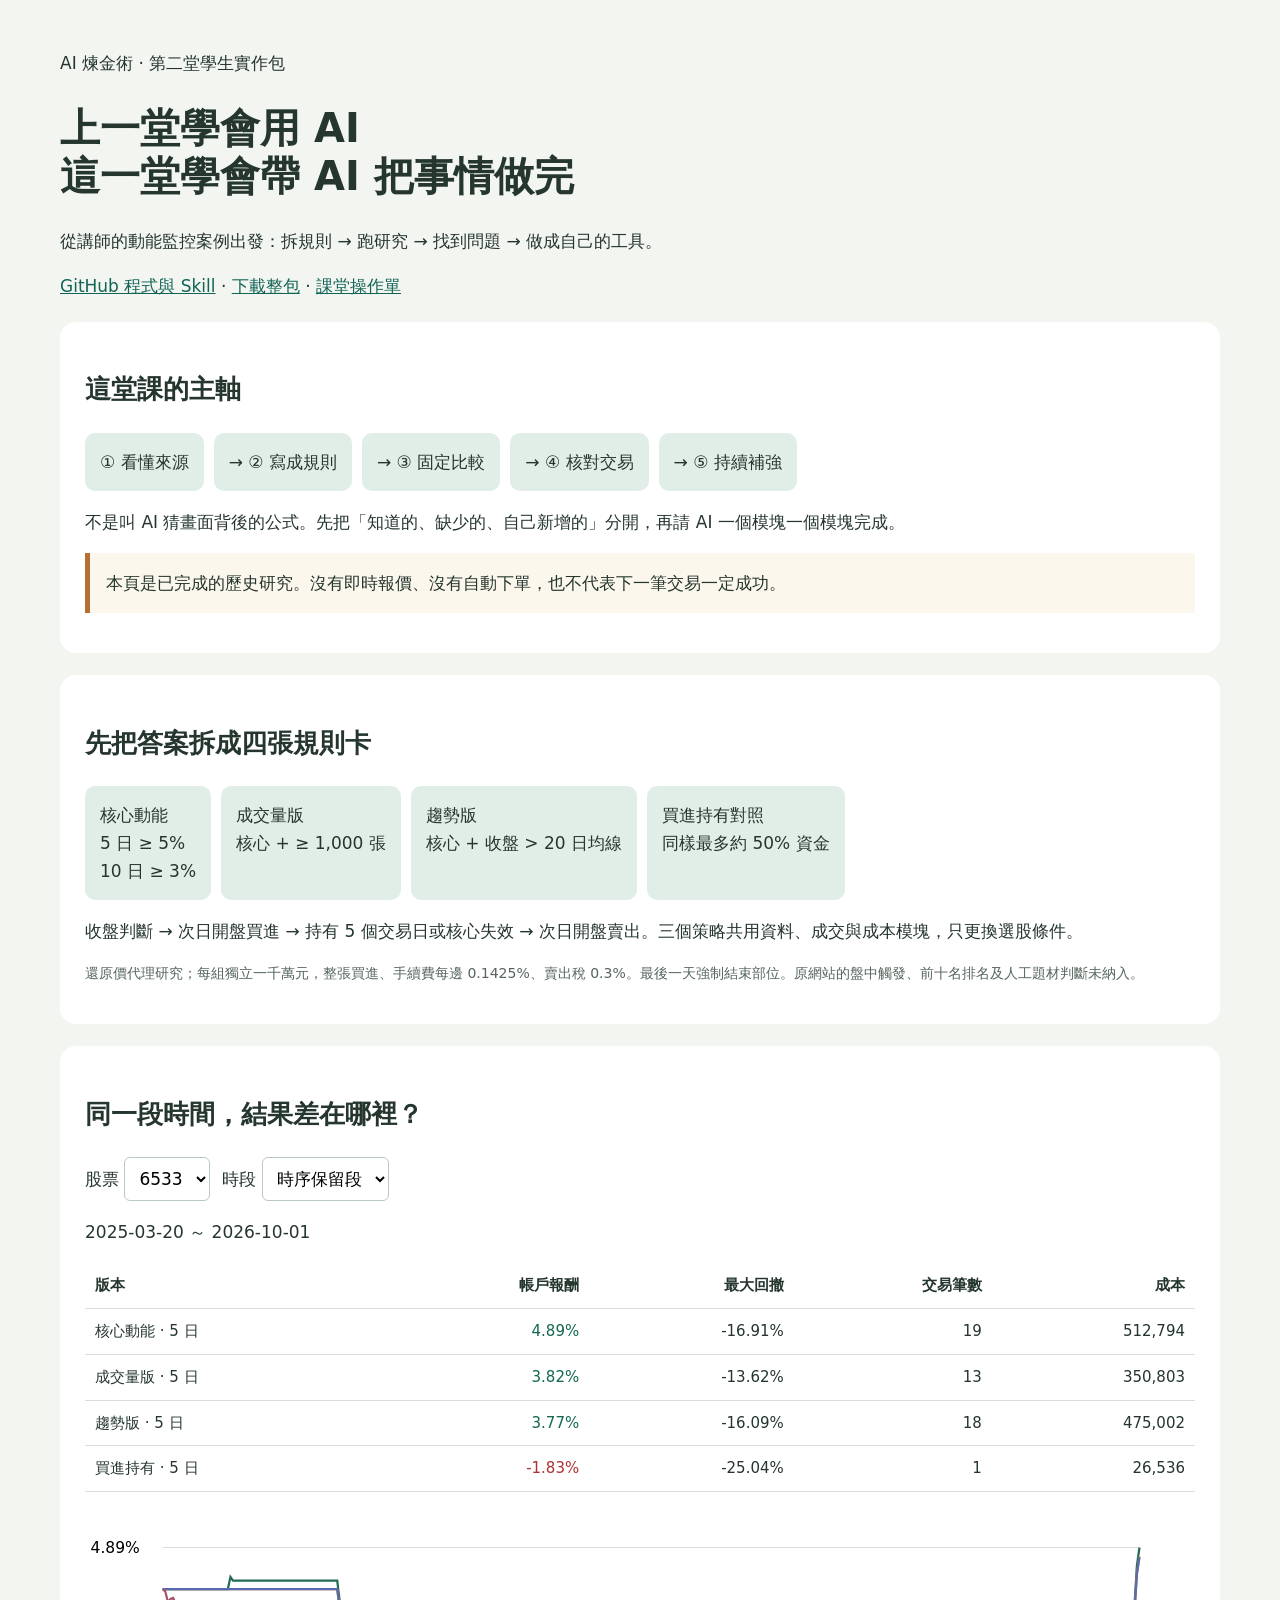
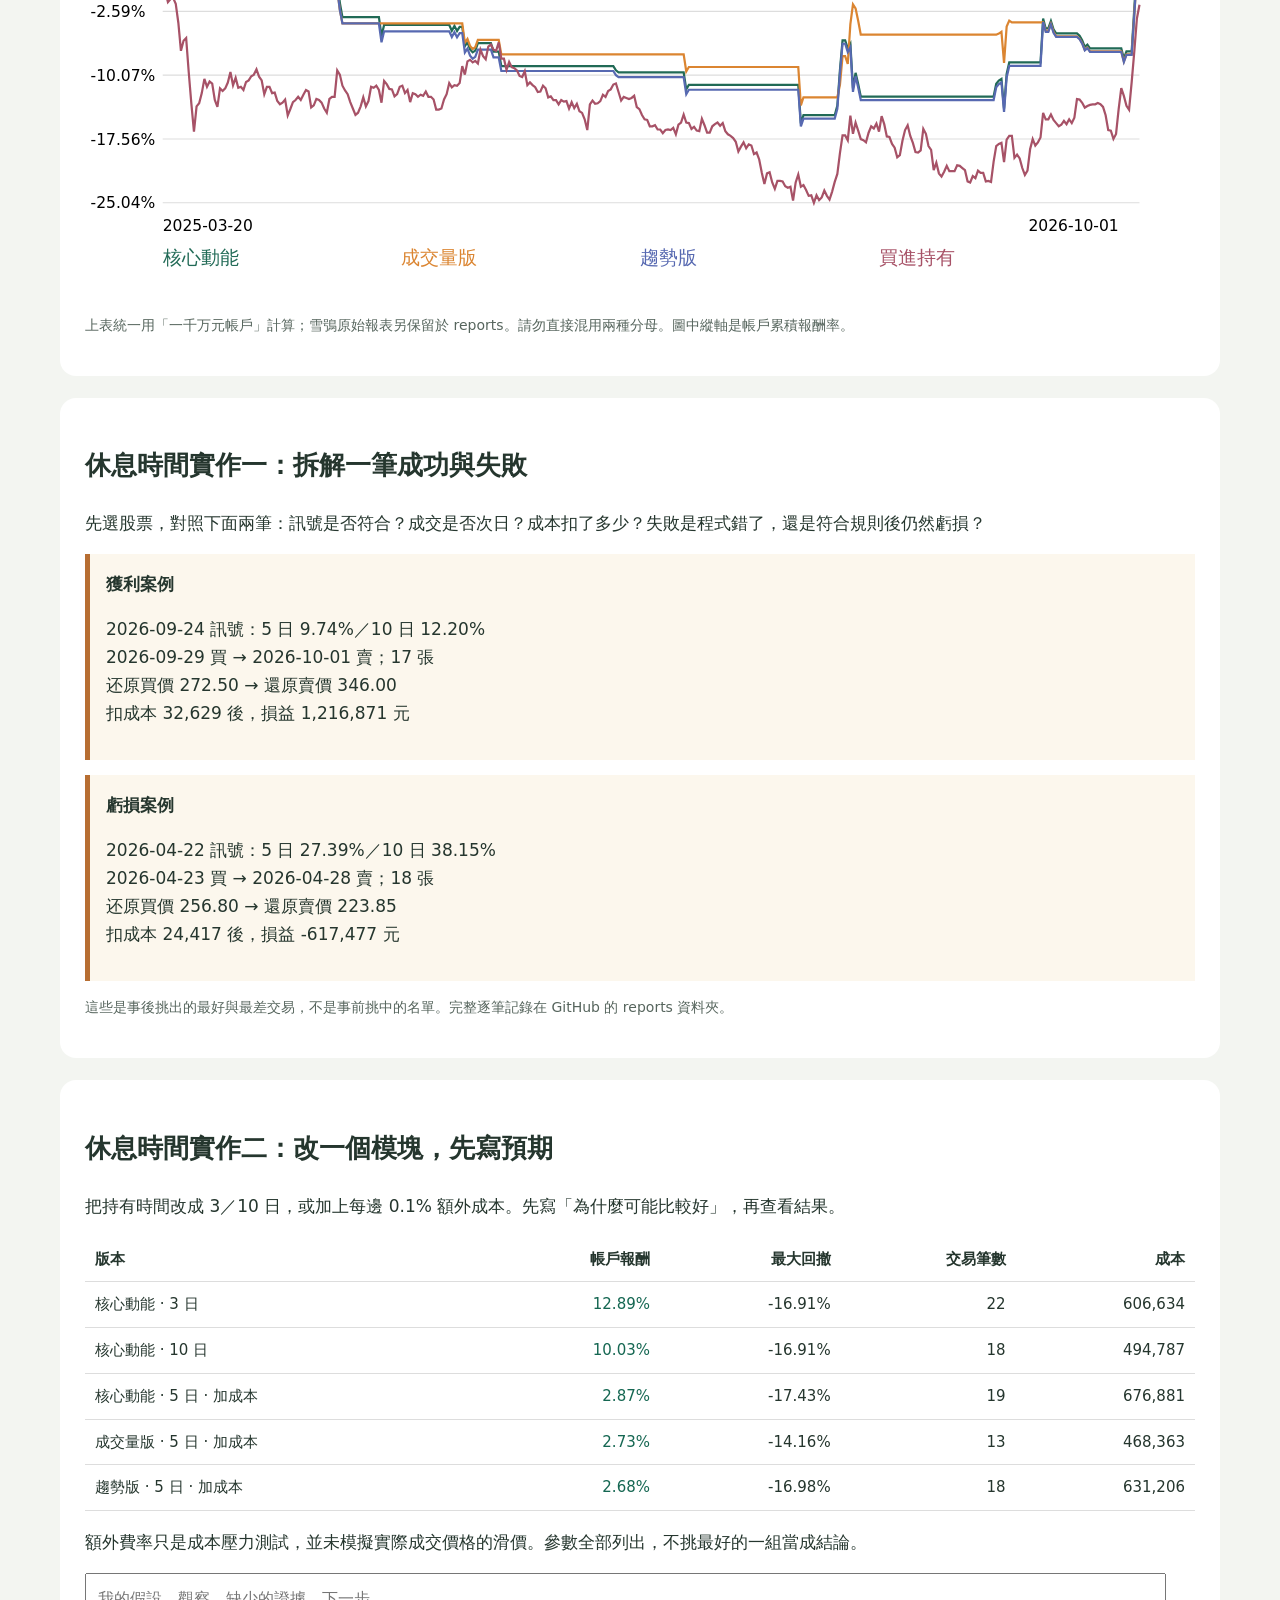
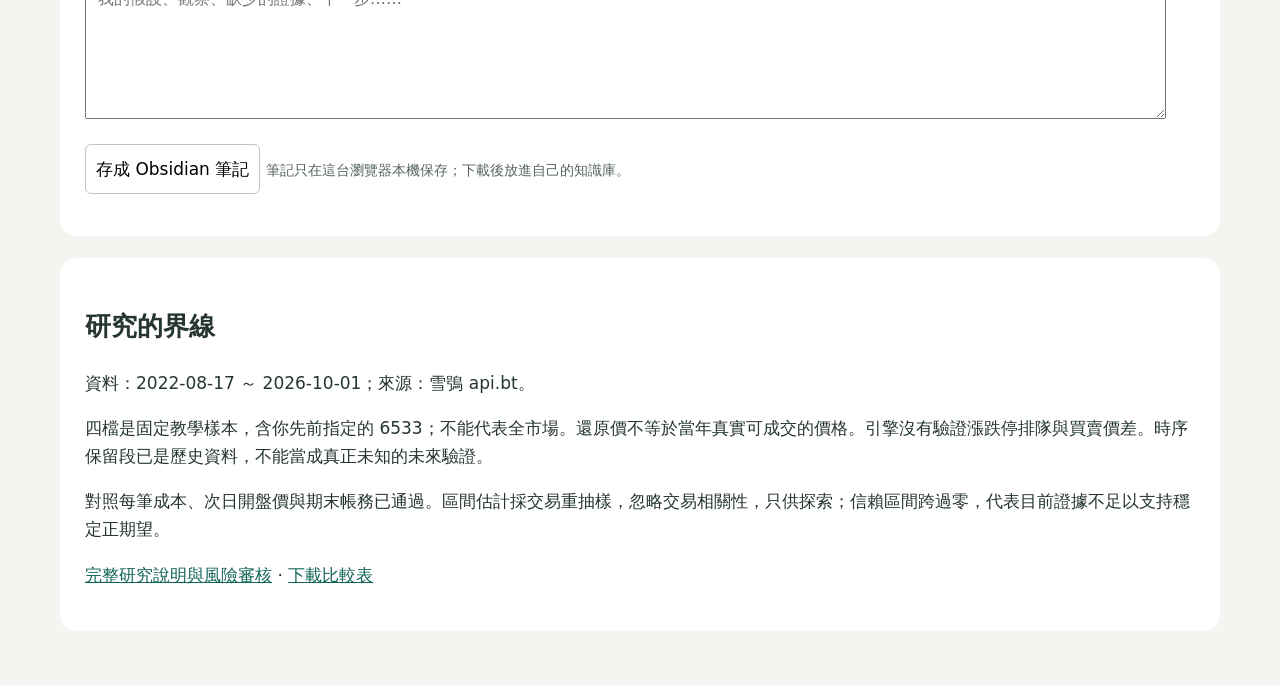
==== index.html @ ec2d15ba "Publish AI alchemy momentum research and classroom skill" ====
<!doctype html><html lang="zh-Hant"><meta charset="utf-8"><meta name="viewport" content="width=device-width,initial-scale=1"><title>AI 煉金術｜交易研究實作</title>
<style>body{margin:0;background:#f3f5f1;color:#25362e;font:17px/1.65 system-ui,"Microsoft JhengHei",sans-serif}main{max-width:1160px;margin:auto;padding:32px}h1{font-size:40px;line-height:1.2}h2{font-size:26px}a{color:#126556}section{background:white;padding:25px;border-radius:16px;margin:22px 0}button,select,input{padding:10px;border-radius:6px;border:1px solid #b8c9bf;font:inherit;background:white}.steps{display:flex;gap:10px;flex-wrap:wrap}.steps span{padding:15px;background:#e1eee7;border-radius:10px}.small{font-size:14px;color:#56655d}table{border-collapse:collapse;width:100%;font-size:15px}th,td{padding:10px;border-bottom:1px solid #ddd;text-align:right}th:first-child,td:first-child{text-align:left}.scroll{overflow:auto}.red{color:#ad3333}.green{color:#156752}svg{width:100%;height:auto}.card{border-left:5px solid #b76e32;background:#fcf7ed;padding:16px;margin:15px 0}.controls{display:flex;gap:12px;flex-wrap:wrap}textarea{width:95%;min-height:120px;font:16px/1.6 system-ui;padding:12px}.hidden{display:none}</style>
<main><p>AI 煉金術 · 第二堂學生實作包</p><h1>上一堂學會用 AI<br>這一堂學會帶 AI 把事情做完</h1><p>從講師的動能監控案例出發：拆規則 → 跑研究 → 找到問題 → 做成自己的工具。</p><p><a href="https://github.com/duang0615/ai-alchemy-trading-lab">GitHub 程式與 Skill</a> · <a href="https://github.com/duang0615/ai-alchemy-trading-lab/archive/refs/heads/main.zip">下載整包</a> · <a href="docs/classroom.md">課堂操作單</a></p>
<section><h2>這堂課的主軸</h2><div class="steps"><span>① 看懂來源</span><span>→ ② 寫成規則</span><span>→ ③ 固定比較</span><span>→ ④ 核對交易</span><span>→ ⑤ 持續補強</span></div><p>不是叫 AI 猜畫面背後的公式。先把「知道的、缺少的、自己新增的」分開，再請 AI 一個模塊一個模塊完成。</p><div class="card">本頁是已完成的歷史研究。沒有即時報價、沒有自動下單，也不代表下一筆交易一定成功。</div></section>
<section><h2>先把答案拆成四張規則卡</h2><div class="steps"><span>核心動能<br>5 日 ≥ 5%<br>10 日 ≥ 3%</span><span>成交量版<br>核心 + ≥ 1,000 張</span><span>趨勢版<br>核心 + 收盤 > 20 日均線</span><span>買進持有對照<br>同樣最多約 50% 資金</span></div><p>收盤判斷 → 次日開盤買進 → 持有 5 個交易日或核心失效 → 次日開盤賣出。三個策略共用資料、成交與成本模塊，只更換選股條件。</p><p class="small">還原價代理研究；每組獨立一千萬元，整張買進、手續費每邊 0.1425%、賣出稅 0.3%。最後一天強制結束部位。原網站的盤中觸發、前十名排名及人工題材判斷未納入。</p></section>
<section><h2>同一段時間，結果差在哪裡？</h2><div class="controls"><label>股票 <select id="symbol"><option>6533</option><option>3037</option><option>3443</option><option>2357</option></select></label><label>時段 <select id="period"><option value="out_of_sample">時序保留段</option><option value="development">前段</option><option value="full">全期</option></select></label></div><p id="dates"></p><div class="scroll"><table id="comparison"></table></div><svg id="chart" viewBox="0 0 1000 360" role="img" aria-label="各策略帳戶權益曲線"></svg><p class="small">上表統一用「一千万元帳戶」計算；雪鴞原始報表另保留於 reports。請勿直接混用兩種分母。圖中縱軸是帳戶累積報酬率。</p></section>
<section><h2>休息時間實作一：拆解一筆成功與失敗</h2><p>先選股票，對照下面兩筆：訊號是否符合？成交是否次日？成本扣了多少？失敗是程式錯了，還是符合規則後仍然虧損？</p><div id="examples"></div><p class="small">這些是事後挑出的最好與最差交易，不是事前挑中的名單。完整逐筆記錄在 GitHub 的 reports 資料夾。</p></section>
<section><h2>休息時間實作二：改一個模塊，先寫預期</h2><p>把持有時間改成 3／10 日，或加上每邊 0.1% 額外成本。先寫「為什麼可能比較好」，再查看結果。</p><div class="scroll"><table id="sensitivity"></table></div><p>額外費率只是成本壓力測試，並未模擬實際成交價格的滑價。參數全部列出，不挑最好的一組當成結論。</p><textarea id="note" placeholder="我的假設、觀察、缺少的證據、下一步……"></textarea><p><button id="save">存成 Obsidian 筆記</button> <span class="small">筆記只在這台瀏覽器本機保存；下載後放進自己的知識庫。</span></p></section>
<section><h2>研究的界線</h2><p id="boundary"></p><p>四檔是固定教學樣本，含你先前指定的 6533；不能代表全市場。還原價不等於當年真實可成交的價格。引擎沒有驗證漲跌停排隊與買賣價差。時序保留段已是歷史資料，不能當成真正未知的未來驗證。</p><p>對照每筆成本、次日開盤價與期末帳務已通過。區間估計採交易重抽樣，忽略交易相關性，只供探索；信賴區間跨過零，代表目前證據不足以支持穩定正期望。</p><p><a href="docs/research.md">完整研究說明與風險審核</a> · <a href="reports/account_comparison.csv">下載比較表</a></p></section></main>
<script>const data={"metadata": {"engine": "Snowyowl api.bt", "data_start": "2022-08-17", "data_end": "2026-10-01", "periods": {"development": ["2022-11-11", "2025-03-19"], "out_of_sample": ["2025-03-20", "2026-10-01"], "full": ["2022-11-11", "2026-10-01"]}, "spec_sha256": "452fc9751d04bb511006f2ad27c2ed473ac5c291487a646154c916bd80656c16", "price_basis": "Snowyowl adj OHLC；還原價代理研究，非歷史實際成交價格；不另加股息", "universe": ["6533", "3037", "3443", "2357"], "notes": ["每檔與每策略獨立一千萬元，不能把報酬相加當作組合", "樣本外為事先固定時序切分；策略來源既已看過市場，不是從未接觸過的新資料", "存活者偏差與四檔人工選樣；不能外推全市場", "未模擬漲跌停排隊、流動性、實際滑價與除權息現金事件"]}, "results": [{"run": "6533_development_base_h5_cost0", "symbol": "6533", "period": "development", "variant": "base", "hold": 5, "extra_fee": 0.0, "account_return": -0.14107190185249985, "account_cagr": -0.06261459004022385, "account_mdd": -0.19887676825847567, "account_sharpe": -0.7733810921276595, "net_profit": -1410719.0185249983, "cost": 769632.618525, "gross_profit": -641086.3999999982, "trades": 30, "win_rate": 0.3, "profit_factor": 0.5607292536947599, "pnl_quantiles_05_50_95": [-327931.3012882497, -95815.1833074999, 318084.5745220001], "top3_profit_share": 0.6811472610766246, "mean_trade_pnl_bootstrap95": [-121617.23305109984, 32532.472705093714], "trade_reorder_mdd_quantiles_05_50_95": [-0.2388998371393159, -0.18141025925407084, -0.14107190185249985], "without_best3_net": -2637317.6284849984, "engine_total_returns": -0.2519167552801461, "engine_mdd": -0.3686325097756051}, {"run": "6533_development_volume_1000_h5_cost0", "symbol": "6533", "period": "development", "variant": "volume_1000", "hold": 5, "extra_fee": 0.0, "account_return": -0.10934086869624982, "account_cagr": -0.048043391704796656, "account_mdd": -0.18876945826149527, "account_sharpe": -0.582833683359813, "net_profit": -1093408.6869624984, "cost": 702983.1869624999, "gross_profit": -390425.49999999814, "trades": 27, "win_rate": 0.3333333333333333, "profit_factor": 0.6259422788473279, "pnl_quantiles_05_50_95": [-333464.45047049975, -94510.37303999976, 338284.94121150015], "top3_profit_share": 0.6861851994467263, "mean_trade_pnl_bootstrap95": [-124461.60252143972, 47228.682621601874], "trade_reorder_mdd_quantiles_05_50_95": [-0.2167106219284489, -0.16016919302820753, -0.11732069793204292], "without_best3_net": -2348916.8169574984, "engine_total_returns": -0.194653014324122, "engine_mdd": -0.352013083984808}, {"run": "6533_development_trend_ma20_h5_cost0", "symbol": "6533", "period": "development", "variant": "trend_ma20", "hold": 5, "extra_fee": 0.0, "account_return": -0.14107190185249985, "account_cagr": -0.06261459004022385, "account_mdd": -0.19887676825847567, "account_sharpe": -0.7733810921276595, "net_profit": -1410719.0185249983, "cost": 769632.618525, "gross_profit": -641086.3999999982, "trades": 30, "win_rate": 0.3, "profit_factor": 0.5607292536947599, "pnl_quantiles_05_50_95": [-327931.3012882497, -95815.1833074999, 318084.5745220001], "top3_profit_share": 0.6811472610766246, "mean_trade_pnl_bootstrap95": [-121617.23305109984, 32532.472705093714], "trade_reorder_mdd_quantiles_05_50_95": [-0.2388998371393159, -0.18141025925407084, -0.14107190185249985], "without_best3_net": -2637317.6284849984, "engine_total_returns": -0.2519167552801461, "engine_mdd": -0.3686325097756051}, {"run": "6533_development_buy_hold_50pct_h5_cost0", "symbol": "6533", "period": "development", "variant": "buy_hold_50pct", "hold": 5, "extra_fee": 0.0, "account_return": -0.12443430018000001, "account_cagr": -0.05493657204645819, "account_mdd": -0.26598758804024136, "account_sharpe": -0.20903542742486272, "net_profit": -1244343.0018, "cost": 22545.001800000005, "gross_profit": -1221798.0, "trades": 1, "win_rate": 0.0, "profit_factor": 0.0, "pnl_quantiles_05_50_95": [-1244343.0018, -1244343.0018, -1244343.0018], "top3_profit_share": null, "mean_trade_pnl_bootstrap95": [null, null], "trade_reorder_mdd_quantiles_05_50_95": [-0.12443430018000001, -0.12443430018000001, -0.12443430018000001], "without_best3_net": -1244343.0018, "engine_total_returns": -0.2600597142336963, "engine_mdd": -0.5102195178635572}, {"run": "6533_out_of_sample_base_h5_cost0", "symbol": "6533", "period": "out_of_sample", "variant": "base", "hold": 5, "extra_fee": 0.0, "account_return": 0.04887775970425001, "account_cagr": 0.0316144833575529, "account_mdd": -0.16908883657756846, "account_sharpe": 0.29880948440064925, "net_profit": 488777.5970425005, "cost": 512793.5029575, "gross_profit": 1001571.1000000007, "trades": 19, "win_rate": 0.2631578947368421, "profit_factor": 1.2032956877247472, "pnl_quantiles_05_50_95": [-445982.84572499996, -72159.82759999981, 873723.9319499992], "top3_profit_share": 0.8477133984096366, "mean_trade_pnl_bootstrap95": [-147923.08032141114, 226055.03834576975], "trade_reorder_mdd_quantiles_05_50_95": [-0.17985997106729418, -0.12188505049020426, -0.07927126308543739], "without_best3_net": -1963697.0874574995, "engine_total_returns": 0.0874918976079044, "engine_mdd": -0.3154688699600172}, {"run": "6533_out_of_sample_volume_1000_h5_cost0", "symbol": "6533", "period": "out_of_sample", "variant": "volume_1000", "hold": 5, "extra_fee": 0.0, "account_return": 0.038202242054000024, "account_cagr": 0.0247539930080789, "account_mdd": -0.13623110132100003, "account_sharpe": 0.27269106214014993, "net_profit": 382022.42053999973, "cost": 350803.37945999997, "gross_profit": 732825.7999999998, "trades": 13, "win_rate": 0.23076923076923078, "profit_factor": 1.191202737518956, "pnl_quantiles_05_50_95": [-374408.6687459998, -164837.45673249994, 1111697.9295044995], "top3_profit_share": 1.0000000000000002, "mean_trade_pnl_bootstrap95": [-195427.96377471142, 311938.4129535767], "trade_reorder_mdd_quantiles_05_50_95": [-0.16826518029852494, -0.1131515777691447, -0.07593520444843123], "without_best3_net": -1997996.6055774996, "engine_total_returns": 0.0688773810561906, "engine_mdd": -0.2654711798339038}, {"run": "6533_out_of_sample_trend_ma20_h5_cost0", "symbol": "6533", "period": "out_of_sample", "variant": "trend_ma20", "hold": 5, "extra_fee": 0.0, "account_return": 0.03765486852300004, "account_cagr": 0.024401570636333636, "account_mdd": -0.1608576921735, "account_sharpe": 0.24899169484953074, "net_profit": 376548.68523000064, "cost": 475001.91477, "gross_profit": 851550.6000000008, "trades": 18, "win_rate": 0.2222222222222222, "profit_factor": 1.1605679125535442, "pnl_quantiles_05_50_95": [-434163.90434849996, -81896.15462999999, 882050.5532999996], "top3_profit_share": 0.8747966998699958, "mean_trade_pnl_bootstrap95": [-157161.70240996522, 230410.02304273253], "trade_reorder_mdd_quantiles_05_50_95": [-0.1813540086419018, -0.12135378966387478, -0.07981813796211877], "without_best3_net": -2004345.3617699991, "engine_total_returns": 0.0669158733058539, "engine_mdd": -0.3064898232839887}, {"run": "6533_out_of_sample_buy_hold_50pct_h5_cost0", "symbol": "6533", "period": "out_of_sample", "variant": "buy_hold_50pct", "hold": 5, "extra_fee": 0.0, "account_return": -0.01827868575324998, "account_cagr": -0.011960153274927943, "account_mdd": -0.25036692075324996, "account_sharpe": 0.03715877121428764, "net_profit": -182786.85753249985, "cost": 26535.9575325, "gross_profit": -156250.89999999982, "trades": 1, "win_rate": 0.0, "profit_factor": 0.0, "pnl_quantiles_05_50_95": [-182786.85753249985, -182786.85753249985, -182786.85753249985], "top3_profit_share": null, "mean_trade_pnl_bootstrap95": [null, null], "trade_reorder_mdd_quantiles_05_50_95": [-0.01827868575324998, -0.01827868575324998, -0.01827868575324998], "without_best3_net": -182786.85753249985, "engine_total_returns": -0.0392172147195398, "engine_mdd": -0.5371662614257949}, {"run": "6533_full_base_h5_cost0", "symbol": "6533", "period": "full", "variant": "base", "hold": 5, "extra_fee": 0.0, "account_return": -0.09774215956374965, "account_cagr": -0.026109276606094967, "account_mdd": -0.3148481944056537, "account_sharpe": -0.20079801781367965, "net_profit": -977421.5956374975, "cost": 1205429.8956374999, "gross_profit": 228008.3000000026, "trades": 49, "win_rate": 0.2857142857142857, "profit_factor": 0.8132844004746466, "pnl_quantiles_05_50_95": [-348764.9262299999, -85613.167965, 498269.0335499986], "top3_profit_share": 0.5435777905072053, "mean_trade_pnl_bootstrap95": [-94431.51817439662, 60654.11671324749], "trade_reorder_mdd_quantiles_05_50_95": [-0.302313444499967, -0.21282284188604345, -0.14798391465206376], "without_best3_net": -3291646.0214874973, "engine_total_returns": -0.1569547347502296, "engine_mdd": -0.5417908470552908}, {"run": "6533_full_volume_1000_h5_cost0", "symbol": "6533", "period": "full", "variant": "volume_1000", "hold": 5, "extra_fee": 0.0, "account_return": -0.07034011622624992, "account_cagr": -0.018585712461439585, "account_mdd": -0.2754251832361624, "account_sharpe": -0.14759441982726515, "net_profit": -703401.1622624984, "cost": 1017706.0622625, "gross_profit": 314304.90000000165, "trades": 40, "win_rate": 0.3, "profit_factor": 0.8510985978874844, "pnl_quantiles_05_50_95": [-346139.26734824985, -100354.17517125001, 610199.7774471238], "top3_profit_share": 0.6590445072711425, "mean_trade_pnl_bootstrap95": [-109491.44251051237, 90403.12507645148], "trade_reorder_mdd_quantiles_05_50_95": [-0.28850049920967097, -0.20155322389474523, -0.13663799443188668], "without_best3_net": -3353114.6364049977, "engine_total_returns": -0.1150921616130164, "engine_mdd": -0.4875410650996213}, {"run": "6533_full_trend_ma20_h5_cost0", "symbol": "6533", "period": "full", "variant": "trend_ma20", "hold": 5, "extra_fee": 0.0, "account_return": -0.10459015847749975, "account_cagr": -0.028015935506062295, "account_mdd": -0.31901593137225104, "account_sharpe": -0.22213794609354026, "net_profit": -1045901.5847749971, "cost": 1173194.384775, "gross_profit": 127292.80000000284, "trades": 48, "win_rate": 0.2708333333333333, "profit_factor": 0.7988696300435313, "pnl_quantiles_05_50_95": [-349117.77434624993, -84578.67498375016, 502790.7732299996], "top3_profit_share": 0.5570784944781633, "mean_trade_pnl_bootstrap95": [-93324.1610019166, 61821.98741772131], "trade_reorder_mdd_quantiles_05_50_95": [-0.30202665915034244, -0.2162113521447948, -0.15110393937184283], "without_best3_net": -3360126.010624997, "engine_total_returns": -0.1670957901214272, "engine_mdd": -0.5501990120208762}, {"run": "6533_full_buy_hold_50pct_h5_cost0", "symbol": "6533", "period": "full", "variant": "buy_hold_50pct", "hold": 5, "extra_fee": 0.0, "account_return": -0.1340146188475, "account_cagr": -0.03633392116398804, "account_mdd": -0.36901025151291944, "account_sharpe": -0.1161954070416666, "net_profit": -1340146.188475, "cost": 22119.188475000003, "gross_profit": -1318027.0000000002, "trades": 1, "win_rate": 0.0, "profit_factor": 0.0, "pnl_quantiles_05_50_95": [-1340146.188475, -1340146.188475, -1340146.188475], "top3_profit_share": null, "mean_trade_pnl_bootstrap95": [null, null], "trade_reorder_mdd_quantiles_05_50_95": [-0.1340146188475, -0.1340146188475, -0.1340146188475], "without_best3_net": -1340146.188475, "engine_total_returns": -0.2800819663887192, "engine_mdd": -0.7078384145697328}, {"run": "6533_out_of_sample_base_h3_cost0", "symbol": "6533", "period": "out_of_sample", "variant": "base", "hold": 3, "extra_fee": 0.0, "account_return": 0.12892132054774996, "account_cagr": 0.0823031978915656, "account_mdd": -0.16908883657756846, "account_sharpe": 0.6669253348436212, "net_profit": 1289213.2054774999, "cost": 606633.6945225002, "gross_profit": 1895846.8999999994, "trades": 22, "win_rate": 0.36363636363636365, "profit_factor": 1.6095491230587733, "pnl_quantiles_05_50_95": [-356671.9641927497, -24649.677956249885, 784501.9029465001], "top3_profit_share": 0.737548182252719, "mean_trade_pnl_bootstrap95": [-86925.94341202566, 238147.3278798039], "trade_reorder_mdd_quantiles_05_50_95": [-0.14210348944377502, -0.0906224181994198, -0.058310693792532495], "without_best3_net": -1221578.3964025006, "engine_total_returns": 0.2307710305277919, "engine_mdd": -0.3154688699600172}, {"run": "6533_out_of_sample_base_h10_cost0", "symbol": "6533", "period": "out_of_sample", "variant": "base", "hold": 10, "extra_fee": 0.0, "account_return": 0.1003409483817499, "account_cagr": 0.06435235077643209, "account_mdd": -0.16908883657756846, "account_sharpe": 0.5246075419125225, "net_profit": 1003409.4838175003, "cost": 494787.4161825, "gross_profit": 1498196.9000000001, "trades": 18, "win_rate": 0.2777777777777778, "profit_factor": 1.5578878590829923, "pnl_quantiles_05_50_95": [-365621.7503279999, -54722.85129999991, 856705.5518547496], "top3_profit_share": 0.8414310942340414, "mean_trade_pnl_bootstrap95": [-103085.82427726737, 261337.8903691144], "trade_reorder_mdd_quantiles_05_50_95": [-0.1328576548957454, -0.08764042083831985, -0.05530106165821019], "without_best3_net": -1354276.930095, "engine_total_returns": 0.1796117505142679, "engine_mdd": -0.3154688699600172}, {"run": "6533_out_of_sample_base_h5_cost0.001", "symbol": "6533", "period": "out_of_sample", "variant": "base", "hold": 5, "extra_fee": 0.001, "account_return": 0.02873725619425005, "account_cagr": 0.018650891770129796, "account_mdd": -0.1743219122113996, "account_sharpe": 0.20584817958290227, "net_profit": 287372.56194250076, "cost": 676880.5380574999, "gross_profit": 964253.1000000007, "trades": 19, "win_rate": 0.2631578947368421, "profit_factor": 1.115546583231254, "pnl_quantiles_05_50_95": [-455552.19832499995, -80951.07559999981, 857412.0945999994], "top3_profit_share": 0.8481440148528132, "mean_trade_pnl_bootstrap95": [-154409.05438519406, 207744.37228098302], "trade_reorder_mdd_quantiles_05_50_95": [-0.1869809722552483, -0.1273380066012058, -0.08335485763480156], "without_best3_net": -2065755.181057499, "engine_total_returns": 0.0508039963191834, "engine_mdd": -0.3286566007857702}, {"run": "6533_out_of_sample_volume_1000_h5_cost0.001", "symbol": "6533", "period": "out_of_sample", "variant": "volume_1000", "hold": 5, "extra_fee": 0.001, "account_return": 0.02727001611525015, "account_cagr": 0.01770305829572405, "account_mdd": -0.1416024698410001, "account_sharpe": 0.2109097195779887, "net_profit": 272700.1611524997, "cost": 468362.53884750005, "gross_profit": 741062.6999999998, "trades": 13, "win_rate": 0.23076923076923078, "profit_factor": 1.1312051313929805, "pnl_quantiles_05_50_95": [-383619.7494659998, -173990.10081249985, 1101939.7482444996], "top3_profit_share": 1.0000000000000002, "mean_trade_pnl_bootstrap95": [-203135.0364327212, 303019.25109512964], "trade_reorder_mdd_quantiles_05_50_95": [-0.17682781516225, -0.1185913184552212, -0.07973227541844113], "without_best3_net": -2078426.036065, "engine_total_returns": 0.0486573915359821, "engine_mdd": -0.2742389485481479}, {"run": "6533_out_of_sample_trend_ma20_h5_cost0.001", "symbol": "6533", "period": "out_of_sample", "variant": "trend_ma20", "hold": 5, "extra_fee": 0.001, "account_return": 0.02683127193849999, "account_cagr": 0.017419539217380597, "account_mdd": -0.16977613715275008, "account_sharpe": 0.19734100141371425, "net_profit": 268312.71938500064, "cost": 631205.8806150001, "gross_profit": 899518.6000000008, "trades": 18, "win_rate": 0.2222222222222222, "profit_factor": 1.1110396253687065, "pnl_quantiles_05_50_95": [-437980.97121824994, -90830.04422999998, 872855.5448999996], "top3_profit_share": 0.8765015384082102, "mean_trade_pnl_bootstrap95": [-160150.32216226376, 223212.72527931942], "trade_reorder_mdd_quantiles_05_50_95": [-0.1857664011622882, -0.12529954323585663, -0.08335124310281238], "without_best3_net": -2084815.0236149991, "engine_total_returns": 0.0469031056491471, "engine_mdd": -0.3232985558426201}, {"run": "3037_development_base_h5_cost0", "symbol": "3037", "period": "development", "variant": "base", "hold": 5, "extra_fee": 0.0, "account_return": -0.17659557843425022, "account_cagr": -0.07929942145265534, "account_mdd": -0.18702877672048857, "account_sharpe": -0.930159989926312, "net_profit": -1765955.784342502, "cost": 695647.6843424999, "gross_profit": -1070308.100000002, "trades": 28, "win_rate": 0.25, "profit_factor": 0.41964787286521293, "pnl_quantiles_05_50_95": [-288232.5485613748, -83409.66387375022, 295310.5454324995], "top3_profit_share": 0.7051936463917974, "mean_trade_pnl_bootstrap95": [-126199.5746064019, 4435.204692305713], "trade_reorder_mdd_quantiles_05_50_95": [-0.2368879091756037, -0.19675653354316963, -0.1765955784342501], "without_best3_net": -2666451.5227525015, "engine_total_returns": -0.3021774325396884, "engine_mdd": -0.3463179823433575}, {"run": "3037_development_volume_1000_h5_cost0", "symbol": "3037", "period": "development", "variant": "volume_1000", "hold": 5, "extra_fee": 0.0, "account_return": -0.17659557843425022, "account_cagr": -0.07929942145265534, "account_mdd": -0.18702877672048857, "account_sharpe": -0.930159989926312, "net_profit": -1765955.784342502, "cost": 695647.6843424999, "gross_profit": -1070308.100000002, "trades": 28, "win_rate": 0.25, "profit_factor": 0.41964787286521293, "pnl_quantiles_05_50_95": [-288232.5485613748, -83409.66387375022, 295310.5454324995], "top3_profit_share": 0.7051936463917974, "mean_trade_pnl_bootstrap95": [-126199.5746064019, 4435.204692305713], "trade_reorder_mdd_quantiles_05_50_95": [-0.2368879091756037, -0.19675653354316963, -0.1765955784342501], "without_best3_net": -2666451.5227525015, "engine_total_returns": -0.3021774325396884, "engine_mdd": -0.3463179823433575}, {"run": "3037_development_trend_ma20_h5_cost0", "symbol": "3037", "period": "development", "variant": "trend_ma20", "hold": 5, "extra_fee": 0.0, "account_return": -0.16176264505025018, "account_cagr": -0.07228331498321716, "account_mdd": -0.18702877672048857, "account_sharpe": -0.848654276321956, "net_profit": -1617626.4505025018, "cost": 672185.5505024999, "gross_profit": -945440.9000000019, "trades": 27, "win_rate": 0.25925925925925924, "profit_factor": 0.44115227248333994, "pnl_quantiles_05_50_95": [-290214.0743897498, -77488.88961000043, 302051.14879999956], "top3_profit_share": 0.7051936463917974, "mean_trade_pnl_bootstrap95": [-125721.49510901637, 10776.598074527685], "trade_reorder_mdd_quantiles_05_50_95": [-0.22426397279779375, -0.18498837905710935, -0.16176264505025018], "without_best3_net": -2518122.188912501, "engine_total_returns": -0.2767964022401208, "engine_mdd": -0.3463179823433575}, {"run": "3037_development_buy_hold_50pct_h5_cost0", "symbol": "3037", "period": "development", "variant": "buy_hold_50pct", "hold": 5, "extra_fee": 0.0, "account_return": -0.14301122055449988, "account_cagr": -0.06351510240743008, "account_mdd": -0.2975353444384441, "account_sharpe": -0.20104392755903291, "net_profit": -1430112.205544999, "cost": 22767.205545, "gross_profit": -1407344.9999999995, "trades": 1, "win_rate": 0.0, "profit_factor": 0.0, "pnl_quantiles_05_50_95": [-1430112.205544999, -1430112.205544999, -1430112.205544999], "top3_profit_share": null, "mean_trade_pnl_bootstrap95": [null, null], "trade_reorder_mdd_quantiles_05_50_95": [-0.14301122055449988, -0.14301122055449988, -0.14301122055449988], "without_best3_net": -1430112.205544999, "engine_total_returns": -0.2881302282149214, "engine_mdd": -0.5081209597206582}, {"run": "3037_out_of_sample_base_h5_cost0", "symbol": "3037", "period": "out_of_sample", "variant": "base", "hold": 5, "extra_fee": 0.0, "account_return": 0.22291912177749995, "account_cagr": 0.14025927222654122, "account_mdd": -0.1953672661128305, "account_sharpe": 0.8153028456400805, "net_profit": 2229191.2177750003, "cost": 1041523.7822250001, "gross_profit": 3270715.000000001, "trades": 35, "win_rate": 0.45714285714285713, "profit_factor": 1.4253241693325478, "pnl_quantiles_05_50_95": [-568916.8526850002, -26816.31459, 952975.9641374991], "top3_profit_share": 0.4280701557673656, "mean_trade_pnl_bootstrap95": [-83708.5007700822, 222986.42311365175], "trade_reorder_mdd_quantiles_05_50_95": [-0.24462626674605362, -0.1517024543554213, -0.09786783593509799], "without_best3_net": -968642.3808899987, "engine_total_returns": 0.3800609301409628, "engine_mdd": -0.3601249154676414}, {"run": "3037_out_of_sample_volume_1000_h5_cost0", "symbol": "3037", "period": "out_of_sample", "variant": "volume_1000", "hold": 5, "extra_fee": 0.0, "account_return": 0.22291912177749995, "account_cagr": 0.14025927222654122, "account_mdd": -0.1953672661128305, "account_sharpe": 0.8153028456400805, "net_profit": 2229191.2177750003, "cost": 1041523.7822250001, "gross_profit": 3270715.000000001, "trades": 35, "win_rate": 0.45714285714285713, "profit_factor": 1.4253241693325478, "pnl_quantiles_05_50_95": [-568916.8526850002, -26816.31459, 952975.9641374991], "top3_profit_share": 0.4280701557673656, "mean_trade_pnl_bootstrap95": [-83708.5007700822, 222986.42311365175], "trade_reorder_mdd_quantiles_05_50_95": [-0.24462626674605362, -0.1517024543554213, -0.09786783593509799], "without_best3_net": -968642.3808899987, "engine_total_returns": 0.3800609301409628, "engine_mdd": -0.3601249154676414}, {"run": "3037_out_of_sample_trend_ma20_h5_cost0", "symbol": "3037", "period": "out_of_sample", "variant": "trend_ma20", "hold": 5, "extra_fee": 0.0, "account_return": 0.22291912177749995, "account_cagr": 0.14025927222654122, "account_mdd": -0.1953672661128305, "account_sharpe": 0.8153028456400805, "net_profit": 2229191.2177750003, "cost": 1041523.7822250001, "gross_profit": 3270715.000000001, "trades": 35, "win_rate": 0.45714285714285713, "profit_factor": 1.4253241693325478, "pnl_quantiles_05_50_95": [-568916.8526850002, -26816.31459, 952975.9641374991], "top3_profit_share": 0.4280701557673656, "mean_trade_pnl_bootstrap95": [-83708.5007700822, 222986.42311365175], "trade_reorder_mdd_quantiles_05_50_95": [-0.24462626674605362, -0.1517024543554213, -0.09786783593509799], "without_best3_net": -968642.3808899987, "engine_total_returns": 0.3800609301409628, "engine_mdd": -0.3601249154676414}, {"run": "3037_out_of_sample_buy_hold_50pct_h5_cost0", "symbol": "3037", "period": "out_of_sample", "variant": "buy_hold_50pct", "hold": 5, "extra_fee": 0.0, "account_return": 4.980596199412001, "account_cagr": 2.210832993327586, "account_mdd": -0.33071803334861605, "account_sharpe": 2.4768780519992535, "net_profit": 49805961.99412001, "cost": 250244.40588000003, "gross_profit": 50056206.4, "trades": 1, "win_rate": 1.0, "profit_factor": null, "pnl_quantiles_05_50_95": [49805961.99412001, 49805961.99412001, 49805961.99412001], "top3_profit_share": 1.0, "mean_trade_pnl_bootstrap95": [null, null], "trade_reorder_mdd_quantiles_05_50_95": [0.0, 0.0, 0.0], "without_best3_net": 0.0, "engine_total_returns": 10.121525961447482, "engine_mdd": -0.3645934750027453}, {"run": "3037_full_base_h5_cost0", "symbol": "3037", "period": "full", "variant": "base", "hold": 5, "extra_fee": 0.0, "account_return": 0.00020223033899990916, "account_cagr": 5.201343961802607e-05, "account_mdd": -0.33281603459649645, "account_sharpe": 0.06771458365854857, "net_profit": 2022.303389998444, "cost": 1545670.4966099998, "gross_profit": 1547692.7999999989, "trades": 63, "win_rate": 0.36507936507936506, "profit_factor": 1.0002754334969441, "pnl_quantiles_05_50_95": [-424588.4100712501, -72197.27474999982, 531183.6466339999], "top3_profit_share": 0.3493361755822096, "mean_trade_pnl_bootstrap95": [-73593.14298902883, 79149.24516261196], "trade_reorder_mdd_quantiles_05_50_95": [-0.31147395360553065, -0.20974987224880176, -0.1431586736194], "without_best3_net": -2563599.974747501, "engine_total_returns": 0.0003098751841686, "engine_mdd": -0.5650590475067974}, {"run": "3037_full_volume_1000_h5_cost0", "symbol": "3037", "period": "full", "variant": "volume_1000", "hold": 5, "extra_fee": 0.0, "account_return": 0.00020223033899990916, "account_cagr": 5.201343961802607e-05, "account_mdd": -0.33281603459649645, "account_sharpe": 0.06771458365854857, "net_profit": 2022.303389998444, "cost": 1545670.4966099998, "gross_profit": 1547692.7999999989, "trades": 63, "win_rate": 0.36507936507936506, "profit_factor": 1.0002754334969441, "pnl_quantiles_05_50_95": [-424588.4100712501, -72197.27474999982, 531183.6466339999], "top3_profit_share": 0.3493361755822096, "mean_trade_pnl_bootstrap95": [-73593.14298902883, 79149.24516261196], "trade_reorder_mdd_quantiles_05_50_95": [-0.31147395360553065, -0.20974987224880176, -0.1431586736194], "without_best3_net": -2563599.974747501, "engine_total_returns": 0.0003098751841686, "engine_mdd": -0.5650590475067974}, {"run": "3037_full_trend_ma20_h5_cost0", "symbol": "3037", "period": "full", "variant": "trend_ma20", "hold": 5, "extra_fee": 0.0, "account_return": 0.009432494439499894, "account_cagr": 0.0024177571920775964, "account_mdd": -0.31964629058832494, "account_sharpe": 0.0858395270050459, "net_profit": 94324.94439499831, "cost": 1534015.8556049997, "gross_profit": 1628340.7999999993, "trades": 62, "win_rate": 0.3709677419354839, "profit_factor": 1.0129470204875781, "pnl_quantiles_05_50_95": [-426051.3478793751, -66926.17294500022, 537882.8691944994], "top3_profit_share": 0.3476556278265695, "mean_trade_pnl_bootstrap95": [-73380.87361829431, 81517.3195533144], "trade_reorder_mdd_quantiles_05_50_95": [-0.31355262221793717, -0.20540207352888473, -0.14126986166341585], "without_best3_net": -2471297.333742501, "engine_total_returns": 0.0143504871181438, "engine_mdd": -0.5476501083022999}, {"run": "3037_full_buy_hold_50pct_h5_cost0", "symbol": "3037", "period": "full", "variant": "buy_hold_50pct", "hold": 5, "extra_fee": 0.0, "account_return": 3.5486789236715, "account_cagr": 0.476454746878592, "account_mdd": -0.39426816945408005, "account_sharpe": 1.2866545168095167, "net_profit": 35486789.236715, "cost": 186850.56328500004, "gross_profit": 35673639.8, "trades": 1, "win_rate": 1.0, "profit_factor": null, "pnl_quantiles_05_50_95": [35486789.236715, 35486789.236715, 35486789.236715], "top3_profit_share": 1.0, "mean_trade_pnl_bootstrap95": [null, null], "trade_reorder_mdd_quantiles_05_50_95": [0.0, 0.0, 0.0], "without_best3_net": 0.0, "engine_total_returns": 7.149660454434724, "engine_mdd": -0.6733180591651051}, {"run": "3037_out_of_sample_base_h3_cost0", "symbol": "3037", "period": "out_of_sample", "variant": "base", "hold": 3, "extra_fee": 0.0, "account_return": -0.00266995451350005, "account_cagr": -0.0017422396051192113, "account_mdd": -0.25253844370308, "account_sharpe": 0.07811288322746679, "net_profit": -26699.54513500037, "cost": 1247603.7451350002, "gross_profit": 1220904.1999999997, "trades": 47, "win_rate": 0.425531914893617, "profit_factor": 0.9956336557858839, "pnl_quantiles_05_50_95": [-475284.76078600035, -42945.24674500084, 534556.0920794999], "top3_profit_share": 0.393624863671547, "mean_trade_pnl_bootstrap95": [-95464.23927775004, 97964.0860763442], "trade_reorder_mdd_quantiles_05_50_95": [-0.2973798495016762, -0.19792312200465767, -0.13309577907613182], "without_best3_net": -2423147.4082825, "engine_total_returns": -0.0043025309496725, "engine_mdd": -0.4504639157500688}, {"run": "3037_out_of_sample_base_h10_cost0", "symbol": "3037", "period": "out_of_sample", "variant": "base", "hold": 10, "extra_fee": 0.0, "account_return": 0.14211069467025017, "account_cagr": 0.09053382805031429, "account_mdd": -0.20053970997701076, "account_sharpe": 0.5502233671593633, "net_profit": 1421106.946702501, "cost": 827629.7532975001, "gross_profit": 2248736.7000000007, "trades": 29, "win_rate": 0.3793103448275862, "profit_factor": 1.327760109991611, "pnl_quantiles_05_50_95": [-469658.83946100017, -68553.34506000011, 1245511.5051644999], "top3_profit_share": 0.6895586477794062, "mean_trade_pnl_bootstrap95": [-123394.64793680604, 244507.5454107865], "trade_reorder_mdd_quantiles_05_50_95": [-0.2522432573650902, -0.16145362146907294, -0.10564677902238205], "without_best3_net": -2548627.8305950006, "engine_total_returns": 0.2425459546471566, "engine_mdd": -0.3682536546363867}, {"run": "3037_out_of_sample_base_h5_cost0.001", "symbol": "3037", "period": "out_of_sample", "variant": "base", "hold": 5, "extra_fee": 0.001, "account_return": 0.14495249618750017, "account_cagr": 0.09230287415266747, "account_mdd": -0.20632347469697154, "account_sharpe": 0.5793588435497261, "net_profit": 1449524.961875001, "cost": 1359940.838125, "gross_profit": 2809465.800000001, "trades": 35, "win_rate": 0.45714285714285713, "profit_factor": 1.2681763764714147, "pnl_quantiles_05_50_95": [-578113.7408850001, -35984.285390000005, 880770.2511689994], "top3_profit_share": 0.41936056470173555, "mean_trade_pnl_bootstrap95": [-100033.1592190446, 191916.2988410464], "trade_reorder_mdd_quantiles_05_50_95": [-0.2621757257277464, -0.16607126745645107, -0.1070611741164241], "without_best3_net": -1425041.9849399985, "engine_total_returns": 0.2444637523086381, "engine_mdd": -0.3779390335063187}, {"run": "3037_out_of_sample_volume_1000_h5_cost0.001", "symbol": "3037", "period": "out_of_sample", "variant": "volume_1000", "hold": 5, "extra_fee": 0.001, "account_return": 0.14495249618750017, "account_cagr": 0.09230287415266747, "account_mdd": -0.20632347469697154, "account_sharpe": 0.5793588435497261, "net_profit": 1449524.961875001, "cost": 1359940.838125, "gross_profit": 2809465.800000001, "trades": 35, "win_rate": 0.45714285714285713, "profit_factor": 1.2681763764714147, "pnl_quantiles_05_50_95": [-578113.7408850001, -35984.285390000005, 880770.2511689994], "top3_profit_share": 0.41936056470173555, "mean_trade_pnl_bootstrap95": [-100033.1592190446, 191916.2988410464], "trade_reorder_mdd_quantiles_05_50_95": [-0.2621757257277464, -0.16607126745645107, -0.1070611741164241], "without_best3_net": -1425041.9849399985, "engine_total_returns": 0.2444637523086381, "engine_mdd": -0.3779390335063187}, {"run": "3037_out_of_sample_trend_ma20_h5_cost0.001", "symbol": "3037", "period": "out_of_sample", "variant": "trend_ma20", "hold": 5, "extra_fee": 0.001, "account_return": 0.14495249618750017, "account_cagr": 0.09230287415266747, "account_mdd": -0.20632347469697154, "account_sharpe": 0.5793588435497261, "net_profit": 1449524.961875001, "cost": 1359940.838125, "gross_profit": 2809465.800000001, "trades": 35, "win_rate": 0.45714285714285713, "profit_factor": 1.2681763764714147, "pnl_quantiles_05_50_95": [-578113.7408850001, -35984.285390000005, 880770.2511689994], "top3_profit_share": 0.41936056470173555, "mean_trade_pnl_bootstrap95": [-100033.1592190446, 191916.2988410464], "trade_reorder_mdd_quantiles_05_50_95": [-0.2621757257277464, -0.16607126745645107, -0.1070611741164241], "without_best3_net": -1425041.9849399985, "engine_total_returns": 0.2444637523086381, "engine_mdd": -0.3779390335063187}, {"run": "3443_development_base_h5_cost0", "symbol": "3443", "period": "development", "variant": "base", "hold": 5, "extra_fee": 0.0, "account_return": -0.013947984645250044, "account_cagr": -0.00595468476904315, "account_mdd": -0.20093105944131417, "account_sharpe": 0.009566769052110166, "net_profit": -139479.8464525004, "cost": 1169671.9464525, "gross_profit": 1030192.0999999994, "trades": 43, "win_rate": 0.37209302325581395, "profit_factor": 0.9708783921069459, "pnl_quantiles_05_50_95": [-325994.79648749996, -71059.60952250005, 678872.5790205], "top3_profit_share": 0.4853664533509346, "mean_trade_pnl_bootstrap95": [-87100.0867409622, 92035.82890303046], "trade_reorder_mdd_quantiles_05_50_95": [-0.25906835368906134, -0.17517491145016734, -0.11834583980171132], "without_best3_net": -2396475.3942824993, "engine_total_returns": -0.0281717025111118, "engine_mdd": -0.3438013131471591}, {"run": "3443_development_volume_1000_h5_cost0", "symbol": "3443", "period": "development", "variant": "volume_1000", "hold": 5, "extra_fee": 0.0, "account_return": 0.016534102135249862, "account_cagr": 0.006997241357224571, "account_mdd": -0.1772166678227417, "account_sharpe": 0.12069331392605963, "net_profit": 165341.02135249952, "cost": 1183649.6786475002, "gross_profit": 1348990.6999999995, "trades": 43, "win_rate": 0.37209302325581395, "profit_factor": 1.0367260059906884, "pnl_quantiles_05_50_95": [-321670.56694350037, -71059.60952250005, 678872.5790205], "top3_profit_share": 0.48357049462798096, "mean_trade_pnl_bootstrap95": [-76323.24171226463, 96525.69814206097], "trade_reorder_mdd_quantiles_05_50_95": [-0.23432336766511813, -0.15673180255717134, -0.10524808375977147], "without_best3_net": -2091654.5264774996, "engine_total_returns": 0.0333950616156737, "engine_mdd": -0.3032250129891811}, {"run": "3443_development_trend_ma20_h5_cost0", "symbol": "3443", "period": "development", "variant": "trend_ma20", "hold": 5, "extra_fee": 0.0, "account_return": -0.04330441354000014, "account_cagr": -0.018647720571724813, "account_mdd": -0.2224767812536561, "account_sharpe": -0.101262550178676, "net_profit": -433044.13540000166, "cost": 1162593.9354, "gross_profit": 729549.7999999986, "trades": 42, "win_rate": 0.38095238095238093, "profit_factor": 0.9075071918630537, "pnl_quantiles_05_50_95": [-326219.41581374995, -75715.75957875012, 682170.0168521242], "top3_profit_share": 0.5311979992343202, "mean_trade_pnl_bootstrap95": [-92849.00998990922, 82240.46088580806], "trade_reorder_mdd_quantiles_05_50_95": [-0.2641883435230625, -0.18216472534743028, -0.12376172576931077], "without_best3_net": -2690039.6832300005, "engine_total_returns": -0.0829306276698464, "engine_mdd": -0.381583067730261}, {"run": "3443_development_buy_hold_50pct_h5_cost0", "symbol": "3443", "period": "development", "variant": "buy_hold_50pct", "hold": 5, "extra_fee": 0.0, "account_return": 0.43850301491599986, "account_cagr": 0.16719723588675817, "account_mdd": -0.372956292670808, "account_sharpe": 0.628831812118863, "net_profit": 4385030.14916, "cost": 48541.05084, "gross_profit": 4433571.199999999, "trades": 1, "win_rate": 1.0, "profit_factor": null, "pnl_quantiles_05_50_95": [4385030.14916, 4385030.14916, 4385030.14916], "top3_profit_share": 1.0, "mean_trade_pnl_bootstrap95": [null, null], "trade_reorder_mdd_quantiles_05_50_95": [0.0, 0.0, 0.0], "without_best3_net": 0.0, "engine_total_returns": 0.8856746548431322, "engine_mdd": -0.5007074698860583}, {"run": "3443_out_of_sample_base_h5_cost0", "symbol": "3443", "period": "out_of_sample", "variant": "base", "hold": 5, "extra_fee": 0.0, "account_return": 0.21754390921825006, "account_cagr": 0.1369878532144344, "account_mdd": -0.09476641509244099, "account_sharpe": 1.030911890261267, "net_profit": 2175439.0921824994, "cost": 734255.6078175001, "gross_profit": 2909694.6999999993, "trades": 33, "win_rate": 0.45454545454545453, "profit_factor": 1.7576649043980566, "pnl_quantiles_05_50_95": [-497961.941211, 0.0, 695788.1296584996], "top3_profit_share": 0.4569704425328673, "mean_trade_pnl_bootstrap95": [-46734.5313533864, 184805.70473014965], "trade_reorder_mdd_quantiles_05_50_95": [-0.15696205820461429, -0.0963809831344562, -0.0612064663546581], "without_best3_net": -130744.8772475007, "engine_total_returns": 0.4269967717179386, "engine_mdd": -0.1524215613850831}, {"run": "3443_out_of_sample_volume_1000_h5_cost0", "symbol": "3443", "period": "out_of_sample", "variant": "volume_1000", "hold": 5, "extra_fee": 0.0, "account_return": 0.23329858312899998, "account_cagr": 0.1465622228848502, "account_mdd": -0.09362892035024095, "account_sharpe": 1.1024883760796418, "net_profit": 2332985.83129, "cost": 715492.16871, "gross_profit": 3048478.0, "trades": 32, "win_rate": 0.46875, "profit_factor": 1.8315262020364493, "pnl_quantiles_05_50_95": [-499763.07448737504, -0.0, 704819.2126036247], "top3_profit_share": 0.44879152837112674, "mean_trade_pnl_bootstrap95": [-40631.15210395317, 198741.79122508387], "trade_reorder_mdd_quantiles_05_50_95": [-0.15366812511962027, -0.095850467276757, -0.058905312744388975], "without_best3_net": 26801.861860000063, "engine_total_returns": 0.4598389112022041, "engine_mdd": -0.1498879120171234}, {"run": "3443_out_of_sample_trend_ma20_h5_cost0", "symbol": "3443", "period": "out_of_sample", "variant": "trend_ma20", "hold": 5, "extra_fee": 0.0, "account_return": 0.21754390921825006, "account_cagr": 0.1369878532144344, "account_mdd": -0.09476641509244099, "account_sharpe": 1.030911890261267, "net_profit": 2175439.0921824994, "cost": 734255.6078175001, "gross_profit": 2909694.6999999993, "trades": 33, "win_rate": 0.45454545454545453, "profit_factor": 1.7576649043980566, "pnl_quantiles_05_50_95": [-497961.941211, 0.0, 695788.1296584996], "top3_profit_share": 0.4569704425328673, "mean_trade_pnl_bootstrap95": [-46734.5313533864, 184805.70473014965], "trade_reorder_mdd_quantiles_05_50_95": [-0.15696205820461429, -0.0963809831344562, -0.0612064663546581], "without_best3_net": -130744.8772475007, "engine_total_returns": 0.4269967717179386, "engine_mdd": -0.1524215613850831}, {"run": "3443_out_of_sample_buy_hold_50pct_h5_cost0", "symbol": "3443", "period": "out_of_sample", "variant": "buy_hold_50pct", "hold": 5, "extra_fee": 0.0, "account_return": 2.732221646855, "account_cagr": 1.3607801282261955, "account_mdd": -0.34238217710285346, "account_sharpe": 2.17584688199142, "net_profit": 27322216.46855, "cost": 148989.53144999998, "gross_profit": 27471206.0, "trades": 1, "win_rate": 1.0, "profit_factor": null, "pnl_quantiles_05_50_95": [27322216.46855, 27322216.46855, 27322216.46855], "top3_profit_share": 1.0, "mean_trade_pnl_bootstrap95": [null, null], "trade_reorder_mdd_quantiles_05_50_95": [0.0, 0.0, 0.0], "without_best3_net": 0.0, "engine_total_returns": 5.818839068705079, "engine_mdd": -0.4223366952824373}, {"run": "3443_full_base_h5_cost0", "symbol": "3443", "period": "full", "variant": "base", "hold": 5, "extra_fee": 0.0, "account_return": 0.2035959245729997, "account_cagr": 0.048820365825880785, "account_mdd": -0.22496058502711402, "account_sharpe": 0.4488521952170932, "net_profit": 2035959.2457299987, "cost": 1903927.55427, "gross_profit": 3939886.799999998, "trades": 76, "win_rate": 0.40789473684210525, "profit_factor": 1.2657630198157324, "pnl_quantiles_05_50_95": [-457082.0522299996, -26008.200855000003, 691323.7714125], "top3_profit_share": 0.2636650670108454, "mean_trade_pnl_bootstrap95": [-45180.7294642237, 102443.86978518005], "trade_reorder_mdd_quantiles_05_50_95": [-0.27079379504771306, -0.1701361053907311, -0.11320977905627129], "without_best3_net": -520739.31908250134, "engine_total_returns": 0.3889706364827887, "engine_mdd": -0.3845276793574818}, {"run": "3443_full_volume_1000_h5_cost0", "symbol": "3443", "period": "full", "variant": "volume_1000", "hold": 5, "extra_fee": 0.0, "account_return": 0.20817964441399983, "account_cagr": 0.04984631775085835, "account_mdd": -0.19169805953966745, "account_sharpe": 0.45396915463312626, "net_profit": 2081796.4441399989, "cost": 1942154.7558600002, "gross_profit": 4023951.1999999993, "trades": 75, "win_rate": 0.41333333333333333, "profit_factor": 1.2692111401021948, "pnl_quantiles_05_50_95": [-458846.7737479996, -25390.33029, 691353.1657649998], "top3_profit_share": 0.26049561506264896, "mean_trade_pnl_bootstrap95": [-41677.54531675664, 103004.33297209325], "trade_reorder_mdd_quantiles_05_50_95": [-0.2701354854592358, -0.17254409835683537, -0.1115630020165969], "without_best3_net": -474902.12067250116, "engine_total_returns": 0.4204747252354815, "engine_mdd": -0.3280032702796199}, {"run": "3443_full_trend_ma20_h5_cost0", "symbol": "3443", "period": "full", "variant": "trend_ma20", "hold": 5, "extra_fee": 0.0, "account_return": 0.16764957712049977, "account_cagr": 0.04067234635442385, "account_mdd": -0.23514484936713254, "account_sharpe": 0.389755171436765, "net_profit": 1676495.7712049978, "cost": 1848270.2287950001, "gross_profit": 3524765.999999998, "trades": 75, "win_rate": 0.41333333333333333, "profit_factor": 1.2279240175017587, "pnl_quantiles_05_50_95": [-385155.5833919998, -24469.226520000026, 691353.1657649998], "top3_profit_share": 0.28307118485252786, "mean_trade_pnl_bootstrap95": [-44649.65602780167, 94646.59373950907], "trade_reorder_mdd_quantiles_05_50_95": [-0.27214007139304164, -0.169771054333344, -0.11350605193133821], "without_best3_net": -880202.7936075022, "engine_total_returns": 0.3171641445493866, "engine_mdd": -0.4015647675781086}, {"run": "3443_full_buy_hold_50pct_h5_cost0", "symbol": "3443", "period": "full", "variant": "buy_hold_50pct", "hold": 5, "extra_fee": 0.0, "account_return": 5.908432197606, "account_cagr": 0.6440074308971222, "account_mdd": -0.40809356337385394, "account_sharpe": 1.390008732646418, "net_profit": 59084321.97606, "cost": 291661.22394, "gross_profit": 59375983.2, "trades": 1, "win_rate": 1.0, "profit_factor": null, "pnl_quantiles_05_50_95": [59084321.97606, 59084321.97606, 59084321.97606], "top3_profit_share": 1.0, "mean_trade_pnl_bootstrap95": [null, null], "trade_reorder_mdd_quantiles_05_50_95": [0.0, 0.0, 0.0], "without_best3_net": 0.0, "engine_total_returns": 11.933666290256117, "engine_mdd": -0.547880541525186}, {"run": "3443_out_of_sample_base_h3_cost0", "symbol": "3443", "period": "out_of_sample", "variant": "base", "hold": 3, "extra_fee": 0.0, "account_return": 0.32407178634, "account_cagr": 0.20092149851723562, "account_mdd": -0.0901716617865862, "account_sharpe": 1.3684026689761946, "net_profit": 3240717.8634, "cost": 1175700.9366000001, "gross_profit": 4416418.799999999, "trades": 44, "win_rate": 0.5, "profit_factor": 1.878234048852521, "pnl_quantiles_05_50_95": [-359339.4, 13828.352724999815, 709688.8990058755], "top3_profit_share": 0.3490003203322997, "mean_trade_pnl_bootstrap95": [-14370.65970062216, 168315.21216088062], "trade_reorder_mdd_quantiles_05_50_95": [-0.15150998182445818, -0.09225538974744468, -0.06001554285667589], "without_best3_net": 821881.5090525001, "engine_total_returns": 0.6614802347656203, "engine_mdd": -0.1437047004937558}, {"run": "3443_out_of_sample_base_h10_cost0", "symbol": "3443", "period": "out_of_sample", "variant": "base", "hold": 10, "extra_fee": 0.0, "account_return": 0.21873770056499997, "account_cagr": 0.13771484214707175, "account_mdd": -0.09720730049241999, "account_sharpe": 0.9477144359536873, "net_profit": 2187377.0056499983, "cost": 755866.59435, "gross_profit": 2943243.5999999978, "trades": 30, "win_rate": 0.43333333333333335, "profit_factor": 1.621101425418979, "pnl_quantiles_05_50_95": [-484418.64375, -12695.165145, 1115349.486971998], "top3_profit_share": 0.6901616057743372, "mean_trade_pnl_bootstrap95": [-89329.61876640626, 270547.44589327485], "trade_reorder_mdd_quantiles_05_50_95": [-0.205929501131896, -0.12637253971207058, -0.08310324811054114], "without_best3_net": -1752857.7690350018, "engine_total_returns": 0.4251841442890531, "engine_mdd": -0.1602318632211442}, {"run": "3443_out_of_sample_base_h5_cost0.001", "symbol": "3443", "period": "out_of_sample", "variant": "base", "hold": 5, "extra_fee": 0.001, "account_return": 0.19259036850824995, "account_cagr": 0.1217345148199156, "account_mdd": -0.09783570880775838, "account_sharpe": 0.9184158914172318, "net_profit": 1925903.6850824992, "cost": 983791.0149175001, "gross_profit": 2909694.6999999993, "trades": 33, "win_rate": 0.45454545454545453, "profit_factor": 1.6437432391997173, "pnl_quantiles_05_50_95": [-507727.77173100004, 0.0, 688137.5508784996], "top3_profit_share": 0.46387422632934533, "mean_trade_pnl_bootstrap95": [-54696.741979873135, 176749.54336893553], "trade_reorder_mdd_quantiles_05_50_95": [-0.16561358299371245, -0.10229949657370352, -0.06515202624122608], "without_best3_net": -355258.19594750064, "engine_total_returns": 0.3702233391089481, "engine_mdd": -0.1567983081116397}, {"run": "3443_out_of_sample_volume_1000_h5_cost0.001", "symbol": "3443", "period": "out_of_sample", "variant": "volume_1000", "hold": 5, "extra_fee": 0.001, "account_return": 0.20899364460899994, "account_cagr": 0.13177369000823713, "account_mdd": -0.09659389711033428, "account_sharpe": 0.9930081646935645, "net_profit": 2089936.4460900002, "cost": 958541.55391, "gross_profit": 3048478.0, "trades": 32, "win_rate": 0.46875, "profit_factor": 1.7164364358908253, "pnl_quantiles_05_50_95": [-509500.25882237504, -0.0, 696963.2653886247], "top3_profit_share": 0.4555887232141548, "mean_trade_pnl_bootstrap95": [-48351.33056853516, 190980.74588287296], "trade_reorder_mdd_quantiles_05_50_95": [-0.16186626298461662, -0.1013966025356276, -0.06247485359680056], "without_best3_net": -191225.4349399996, "engine_total_returns": 0.4080068620331181, "engine_mdd": -0.1551547265938434}, {"run": "3443_out_of_sample_trend_ma20_h5_cost0.001", "symbol": "3443", "period": "out_of_sample", "variant": "trend_ma20", "hold": 5, "extra_fee": 0.001, "account_return": 0.19259036850824995, "account_cagr": 0.1217345148199156, "account_mdd": -0.09783570880775838, "account_sharpe": 0.9184158914172318, "net_profit": 1925903.6850824992, "cost": 983791.0149175001, "gross_profit": 2909694.6999999993, "trades": 33, "win_rate": 0.45454545454545453, "profit_factor": 1.6437432391997173, "pnl_quantiles_05_50_95": [-507727.77173100004, 0.0, 688137.5508784996], "top3_profit_share": 0.46387422632934533, "mean_trade_pnl_bootstrap95": [-54696.741979873135, 176749.54336893553], "trade_reorder_mdd_quantiles_05_50_95": [-0.16561358299371245, -0.10229949657370352, -0.06515202624122608], "without_best3_net": -355258.19594750064, "engine_total_returns": 0.3702233391089481, "engine_mdd": -0.1567983081116397}, {"run": "2357_development_base_h5_cost0", "symbol": "2357", "period": "development", "variant": "base", "hold": 5, "extra_fee": 0.0, "account_return": -0.026843917724750033, "account_cagr": -0.011503455344998192, "account_mdd": -0.07706776705919949, "account_sharpe": -0.14280510235485905, "net_profit": -268439.1772474997, "cost": 740922.4772475001, "gross_profit": 472483.3000000004, "trades": 27, "win_rate": 0.2962962962962963, "profit_factor": 0.8703761963790102, "pnl_quantiles_05_50_95": [-210242.48577125015, -68124.47603999996, 468988.61465925013], "top3_profit_share": 0.8293504219631473, "mean_trade_pnl_bootstrap95": [-80975.16629522915, 69119.83366250926], "trade_reorder_mdd_quantiles_05_50_95": [-0.14766609625744945, -0.10180196229722704, -0.06744103763719621], "without_best3_net": -1763318.7697549998, "engine_total_returns": -0.0521162876502458, "engine_mdd": -0.1481698245180128}, {"run": "2357_development_volume_1000_h5_cost0", "symbol": "2357", "period": "development", "variant": "volume_1000", "hold": 5, "extra_fee": 0.0, "account_return": -0.026843917724750033, "account_cagr": -0.011503455344998192, "account_mdd": -0.07706776705919949, "account_sharpe": -0.14280510235485905, "net_profit": -268439.1772474997, "cost": 740922.4772475001, "gross_profit": 472483.3000000004, "trades": 27, "win_rate": 0.2962962962962963, "profit_factor": 0.8703761963790102, "pnl_quantiles_05_50_95": [-210242.48577125015, -68124.47603999996, 468988.61465925013], "top3_profit_share": 0.8293504219631473, "mean_trade_pnl_bootstrap95": [-80975.16629522915, 69119.83366250926], "trade_reorder_mdd_quantiles_05_50_95": [-0.14766609625744945, -0.10180196229722704, -0.06744103763719621], "without_best3_net": -1763318.7697549998, "engine_total_returns": -0.0521162876502458, "engine_mdd": -0.1481698245180128}, {"run": "2357_development_trend_ma20_h5_cost0", "symbol": "2357", "period": "development", "variant": "trend_ma20", "hold": 5, "extra_fee": 0.0, "account_return": -0.026843917724750033, "account_cagr": -0.011503455344998192, "account_mdd": -0.07706776705919949, "account_sharpe": -0.14280510235485905, "net_profit": -268439.1772474997, "cost": 740922.4772475001, "gross_profit": 472483.3000000004, "trades": 27, "win_rate": 0.2962962962962963, "profit_factor": 0.8703761963790102, "pnl_quantiles_05_50_95": [-210242.48577125015, -68124.47603999996, 468988.61465925013], "top3_profit_share": 0.8293504219631473, "mean_trade_pnl_bootstrap95": [-80975.16629522915, 69119.83366250926], "trade_reorder_mdd_quantiles_05_50_95": [-0.14766609625744945, -0.10180196229722704, -0.06744103763719621], "without_best3_net": -1763318.7697549998, "engine_total_returns": -0.0521162876502458, "engine_mdd": -0.1481698245180128}, {"run": "2357_development_buy_hold_50pct_h5_cost0", "symbol": "2357", "period": "development", "variant": "buy_hold_50pct", "hold": 5, "extra_fee": 0.0, "account_return": 0.8951734846979997, "account_cagr": 0.31237327238562695, "account_mdd": -0.13959380031063318, "account_sharpe": 1.428322312420661, "net_profit": 8951734.846979998, "cost": 68763.55301999999, "gross_profit": 9020498.399999999, "trades": 1, "win_rate": 1.0, "profit_factor": null, "pnl_quantiles_05_50_95": [8951734.846979998, 8951734.846979998, 8951734.846979998], "top3_profit_share": 1.0, "mean_trade_pnl_bootstrap95": [null, null], "trade_reorder_mdd_quantiles_05_50_95": [0.0, 0.0, 0.0], "without_best3_net": 0.0, "engine_total_returns": 1.8127221090475487, "engine_mdd": -0.2196262020984217}, {"run": "2357_out_of_sample_base_h5_cost0", "symbol": "2357", "period": "out_of_sample", "variant": "base", "hold": 5, "extra_fee": 0.0, "account_return": -0.05772062053849991, "account_cagr": -0.03803524126334801, "account_mdd": -0.10307080979814542, "account_sharpe": -0.4289949678877989, "net_profit": -577206.2053849995, "cost": 452368.20538500004, "gross_profit": -124837.99999999955, "trades": 17, "win_rate": 0.35294117647058826, "profit_factor": 0.599614685236218, "pnl_quantiles_05_50_95": [-313552.58160000003, -54788.25, 217068.36147200016], "top3_profit_share": 0.737784997321635, "mean_trade_pnl_bootstrap95": [-110420.48229920218, 42472.8320786582], "trade_reorder_mdd_quantiles_05_50_95": [-0.1168756035684517, -0.08786619366982656, -0.06298379434795931], "without_best3_net": -1214962.761225, "engine_total_returns": -0.1154505168244339, "engine_mdd": -0.1969784825985496}, {"run": "2357_out_of_sample_volume_1000_h5_cost0", "symbol": "2357", "period": "out_of_sample", "variant": "volume_1000", "hold": 5, "extra_fee": 0.0, "account_return": -0.05772062053849991, "account_cagr": -0.03803524126334801, "account_mdd": -0.10307080979814542, "account_sharpe": -0.4289949678877989, "net_profit": -577206.2053849995, "cost": 452368.20538500004, "gross_profit": -124837.99999999955, "trades": 17, "win_rate": 0.35294117647058826, "profit_factor": 0.599614685236218, "pnl_quantiles_05_50_95": [-313552.58160000003, -54788.25, 217068.36147200016], "top3_profit_share": 0.737784997321635, "mean_trade_pnl_bootstrap95": [-110420.48229920218, 42472.8320786582], "trade_reorder_mdd_quantiles_05_50_95": [-0.1168756035684517, -0.08786619366982656, -0.06298379434795931], "without_best3_net": -1214962.761225, "engine_total_returns": -0.1154505168244339, "engine_mdd": -0.1969784825985496}, {"run": "2357_out_of_sample_trend_ma20_h5_cost0", "symbol": "2357", "period": "out_of_sample", "variant": "trend_ma20", "hold": 5, "extra_fee": 0.0, "account_return": -0.05772062053849991, "account_cagr": -0.03803524126334801, "account_mdd": -0.10307080979814542, "account_sharpe": -0.4289949678877989, "net_profit": -577206.2053849995, "cost": 452368.20538500004, "gross_profit": -124837.99999999955, "trades": 17, "win_rate": 0.35294117647058826, "profit_factor": 0.599614685236218, "pnl_quantiles_05_50_95": [-313552.58160000003, -54788.25, 217068.36147200016], "top3_profit_share": 0.737784997321635, "mean_trade_pnl_bootstrap95": [-110420.48229920218, 42472.8320786582], "trade_reorder_mdd_quantiles_05_50_95": [-0.1168756035684517, -0.08786619366982656, -0.06298379434795931], "without_best3_net": -1214962.761225, "engine_total_returns": -0.1154505168244339, "engine_mdd": -0.1969784825985496}, {"run": "2357_out_of_sample_buy_hold_50pct_h5_cost0", "symbol": "2357", "period": "out_of_sample", "variant": "buy_hold_50pct", "hold": 5, "extra_fee": 0.0, "account_return": 0.2996768716660001, "account_cagr": 0.1864436074562168, "account_mdd": -0.15270011207441747, "account_sharpe": 0.9457523827343504, "net_profit": 2996768.7166600004, "cost": 40646.48334, "gross_profit": 3037415.2, "trades": 1, "win_rate": 1.0, "profit_factor": null, "pnl_quantiles_05_50_95": [2996768.7166600004, 2996768.7166600004, 2996768.7166600004], "top3_profit_share": 1.0, "mean_trade_pnl_bootstrap95": [null, null], "trade_reorder_mdd_quantiles_05_50_95": [0.0, 0.0, 0.0], "without_best3_net": 0.0, "engine_total_returns": 0.6434684080791307, "engine_mdd": -0.3255018069422308}, {"run": "2357_full_base_h5_cost0", "symbol": "2357", "period": "full", "variant": "base", "hold": 5, "extra_fee": 0.0, "account_return": -0.07601433896124998, "account_cagr": -0.020129983005504726, "account_mdd": -0.09962746849073734, "account_sharpe": -0.2453874491081866, "net_profit": -760143.3896124994, "cost": 1177409.6896124997, "gross_profit": 417266.30000000075, "trades": 44, "win_rate": 0.3181818181818182, "profit_factor": 0.7765646828502122, "pnl_quantiles_05_50_95": [-239439.26916625004, -61456.36301999998, 428650.76252850005], "top3_profit_share": 0.5658285738174106, "mean_trade_pnl_bootstrap95": [-68793.45393887926, 36971.550403642046], "trade_reorder_mdd_quantiles_05_50_95": [-0.20468353196839548, -0.1467997747637499, -0.10131618498512827], "without_best3_net": -2255022.98212, "engine_total_returns": -0.1449837745349514, "engine_mdd": -0.1879310971786293}, {"run": "2357_full_volume_1000_h5_cost0", "symbol": "2357", "period": "full", "variant": "volume_1000", "hold": 5, "extra_fee": 0.0, "account_return": -0.07601433896124998, "account_cagr": -0.020129983005504726, "account_mdd": -0.09962746849073734, "account_sharpe": -0.2453874491081866, "net_profit": -760143.3896124994, "cost": 1177409.6896124997, "gross_profit": 417266.30000000075, "trades": 44, "win_rate": 0.3181818181818182, "profit_factor": 0.7765646828502122, "pnl_quantiles_05_50_95": [-239439.26916625004, -61456.36301999998, 428650.76252850005], "top3_profit_share": 0.5658285738174106, "mean_trade_pnl_bootstrap95": [-68793.45393887926, 36971.550403642046], "trade_reorder_mdd_quantiles_05_50_95": [-0.20468353196839548, -0.1467997747637499, -0.10131618498512827], "without_best3_net": -2255022.98212, "engine_total_returns": -0.1449837745349514, "engine_mdd": -0.1879310971786293}, {"run": "2357_full_trend_ma20_h5_cost0", "symbol": "2357", "period": "full", "variant": "trend_ma20", "hold": 5, "extra_fee": 0.0, "account_return": -0.07601433896124998, "account_cagr": -0.020129983005504726, "account_mdd": -0.09962746849073734, "account_sharpe": -0.2453874491081866, "net_profit": -760143.3896124994, "cost": 1177409.6896124997, "gross_profit": 417266.30000000075, "trades": 44, "win_rate": 0.3181818181818182, "profit_factor": 0.7765646828502122, "pnl_quantiles_05_50_95": [-239439.26916625004, -61456.36301999998, 428650.76252850005], "top3_profit_share": 0.5658285738174106, "mean_trade_pnl_bootstrap95": [-68793.45393887926, 36971.550403642046], "trade_reorder_mdd_quantiles_05_50_95": [-0.20468353196839548, -0.1467997747637499, -0.10131618498512827], "without_best3_net": -2255022.98212, "engine_total_returns": -0.1449837745349514, "engine_mdd": -0.1879310971786293}, {"run": "2357_full_buy_hold_50pct_h5_cost0", "symbol": "2357", "period": "full", "variant": "buy_hold_50pct", "hold": 5, "extra_fee": 0.0, "account_return": 1.80236587602, "account_cagr": 0.3035016400749251, "account_mdd": -0.28333728028975425, "account_sharpe": 1.1810700928799054, "net_profit": 18023658.7602, "cost": 109085.2398, "gross_profit": 18132744.0, "trades": 1, "win_rate": 1.0, "profit_factor": null, "pnl_quantiles_05_50_95": [18023658.7602, 18023658.7602, 18023658.7602], "top3_profit_share": 1.0, "mean_trade_pnl_bootstrap95": [null, null], "trade_reorder_mdd_quantiles_05_50_95": [0.0, 0.0, 0.0], "without_best3_net": 0.0, "engine_total_returns": 3.649782447652081, "engine_mdd": -0.3779971427260795}, {"run": "2357_out_of_sample_base_h3_cost0", "symbol": "2357", "period": "out_of_sample", "variant": "base", "hold": 3, "extra_fee": 0.0, "account_return": -0.04277037948249973, "account_cagr": -0.028107772165687384, "account_mdd": -0.10012230556483448, "account_sharpe": -0.3532799238094241, "net_profit": -427703.7948249973, "cost": 651253.794825, "gross_profit": 223550.0000000027, "trades": 24, "win_rate": 0.3333333333333333, "profit_factor": 0.7711935238755132, "pnl_quantiles_05_50_95": [-323380.3738454996, -41749.8131387498, 349061.0969500001], "top3_profit_share": 0.7084474924040632, "mean_trade_pnl_bootstrap95": [-88976.44827840095, 58530.01670349491], "trade_reorder_mdd_quantiles_05_50_95": [-0.1384146958753137, -0.09854352225039914, -0.06627802740056292], "without_best3_net": -1448986.158824998, "engine_total_returns": -0.0835805502569672, "engine_mdd": -0.1868721601655916}, {"run": "2357_out_of_sample_base_h10_cost0", "symbol": "2357", "period": "out_of_sample", "variant": "base", "hold": 10, "extra_fee": 0.0, "account_return": -0.03448084903850002, "account_cagr": -0.022626489720980247, "account_mdd": -0.08745370997635382, "account_sharpe": -0.25710398621780456, "net_profit": -344808.4903849991, "cost": 433210.490385, "gross_profit": 88402.00000000093, "trades": 16, "win_rate": 0.4375, "profit_factor": 0.6506351973494204, "pnl_quantiles_05_50_95": [-192074.95625, -32628.337949999805, 163527.52096000005], "top3_profit_share": 0.6904964414962064, "mean_trade_pnl_bootstrap95": [-81431.11349562487, 38101.39230683196], "trade_reorder_mdd_quantiles_05_50_95": [-0.08119869830633508, -0.05983106201068844, -0.041442504997749104], "without_best3_net": -788210.646224999, "engine_total_returns": -0.0684909006613786, "engine_mdd": -0.165856121009625}, {"run": "2357_out_of_sample_base_h5_cost0.001", "symbol": "2357", "period": "out_of_sample", "variant": "base", "hold": 5, "extra_fee": 0.001, "account_return": -0.06857653005849995, "account_cagr": -0.045278292608998294, "account_mdd": -0.10927686463953734, "account_sharpe": -0.5225141845752387, "net_profit": -685765.3005849997, "cost": 602287.300585, "gross_profit": -83477.99999999955, "trades": 17, "win_rate": 0.35294117647058826, "profit_factor": 0.5411755645115152, "pnl_quantiles_05_50_95": [-313826.70940000005, -63278.25, 207190.84211200016], "top3_profit_share": 0.7521465272089601, "mean_trade_pnl_bootstrap95": [-114090.36367755872, 33987.08813926472], "trade_reorder_mdd_quantiles_05_50_95": [-0.12207851811166409, -0.09373294607093774, -0.06864464928433746], "without_best3_net": -1294137.837225, "engine_total_returns": -0.135261125541417, "engine_mdd": -0.2081298501895281}, {"run": "2357_out_of_sample_volume_1000_h5_cost0.001", "symbol": "2357", "period": "out_of_sample", "variant": "volume_1000", "hold": 5, "extra_fee": 0.001, "account_return": -0.06857653005849995, "account_cagr": -0.045278292608998294, "account_mdd": -0.10927686463953734, "account_sharpe": -0.5225141845752387, "net_profit": -685765.3005849997, "cost": 602287.300585, "gross_profit": -83477.99999999955, "trades": 17, "win_rate": 0.35294117647058826, "profit_factor": 0.5411755645115152, "pnl_quantiles_05_50_95": [-313826.70940000005, -63278.25, 207190.84211200016], "top3_profit_share": 0.7521465272089601, "mean_trade_pnl_bootstrap95": [-114090.36367755872, 33987.08813926472], "trade_reorder_mdd_quantiles_05_50_95": [-0.12207851811166409, -0.09373294607093774, -0.06864464928433746], "without_best3_net": -1294137.837225, "engine_total_returns": -0.135261125541417, "engine_mdd": -0.2081298501895281}, {"run": "2357_out_of_sample_trend_ma20_h5_cost0.001", "symbol": "2357", "period": "out_of_sample", "variant": "trend_ma20", "hold": 5, "extra_fee": 0.001, "account_return": -0.06857653005849995, "account_cagr": -0.045278292608998294, "account_mdd": -0.10927686463953734, "account_sharpe": -0.5225141845752387, "net_profit": -685765.3005849997, "cost": 602287.300585, "gross_profit": -83477.99999999955, "trades": 17, "win_rate": 0.35294117647058826, "profit_factor": 0.5411755645115152, "pnl_quantiles_05_50_95": [-313826.70940000005, -63278.25, 207190.84211200016], "top3_profit_share": 0.7521465272089601, "mean_trade_pnl_bootstrap95": [-114090.36367755872, 33987.08813926472], "trade_reorder_mdd_quantiles_05_50_95": [-0.12207851811166409, -0.09373294607093774, -0.06864464928433746], "without_best3_net": -1294137.837225, "engine_total_returns": -0.135261125541417, "engine_mdd": -0.2081298501895281}], "curves": {"6533_development_base_h5_cost0": [{"date": "2022-11-11", "equity": 10000000.0}, {"date": "2022-11-14", "equity": 10162324.31}, {"date": "2022-11-15", "equity": 10162324.31}, {"date": "2022-11-16", "equity": 10190865.31}, {"date": "2022-11-17", "equity": 10276489.31}, {"date": "2022-11-18", "equity": 10561902.31}, {"date": "2022-11-21", "equity": 10590443.98}, {"date": "2022-11-22", "equity": 10379159.89}, {"date": "2022-11-23", "equity": 10493323.99}, {"date": "2022-11-24", "equity": 10493323.99}, {"date": "2022-11-25", "equity": 10095910.16}, {"date": "2022-11-28", "equity": 10001724.03}, {"date": "2022-11-29", "equity": 10001724.03}, {"date": "2022-11-30", "equity": 10001724.03}, {"date": "2022-12-01", "equity": 10001724.03}, {"date": "2022-12-02", "equity": 10001724.03}, {"date": "2022-12-05", "equity": 10001724.03}, {"date": "2022-12-06", "equity": 10001724.03}, {"date": "2022-12-07", "equity": 10001724.03}, {"date": "2022-12-08", "equity": 10001724.03}, {"date": "2022-12-09", "equity": 10001724.03}, {"date": "2022-12-12", "equity": 10001724.03}, {"date": "2022-12-13", "equity": 10001724.03}, {"date": "2022-12-14", "equity": 10001724.03}, {"date": "2022-12-15", "equity": 10001724.03}, {"date": "2022-12-16", "equity": 10001724.03}, {"date": "2022-12-19", "equity": 10001724.03}, {"date": "2022-12-20", "equity": 10001724.03}, {"date": "2022-12-21", "equity": 10001724.03}, {"date": "2022-12-22", "equity": 10001724.03}, {"date": "2022-12-23", "equity": 10001724.03}, {"date": "2022-12-26", "equity": 10001724.03}, {"date": "2022-12-27", "equity": 10001724.03}, {"date": "2022-12-28", "equity": 10001724.03}, {"date": "2022-12-29", "equity": 10001724.03}, {"date": "2022-12-30", "equity": 10001724.03}, {"date": "2023-01-03", "equity": 10001724.03}, {"date": "2023-01-04", "equity": 10001724.03}, {"date": "2023-01-05", "equity": 10001724.03}, {"date": "2023-01-06", "equity": 10001724.03}, {"date": "2023-01-09", "equity": 10001724.03}, {"date": "2023-01-10", "equity": 9956876.77}, {"date": "2023-01-11", "equity": 9648630.77}, {"date": "2023-01-12", "equity": 9657193.28}, {"date": "2023-01-13", "equity": 9596731.49}, {"date": "2023-01-16", "equity": 9639542.74}, {"date": "2023-01-17", "equity": 9639542.74}, {"date": "2023-01-30", "equity": 9639542.74}, {"date": "2023-01-31", "equity": 9613128.33}, {"date": "2023-02-01", "equity": 9690190.6}, {"date": "2023-02-02", "equity": 9690190.6}, {"date": "2023-02-03", "equity": 9690190.6}, {"date": "2023-02-06", "equity": 9690190.6}, {"date": "2023-02-07", "equity": 9690190.6}, {"date": "2023-02-08", "equity": 9690190.6}, {"date": "2023-02-09", "equity": 9862540.59}, {"date": "2023-02-10", "equity": 9748374.59}, {"date": "2023-02-13", "equity": 9710319.98}, {"date": "2023-02-14", "equity": 9593406.27}, {"date": "2023-02-15", "equity": 9562962.46}, {"date": "2023-02-16", "equity": 9562962.46}, {"date": "2023-02-17", "equity": 9562962.46}, {"date": "2023-02-20", "equity": 9562962.46}, {"date": "2023-02-21", "equity": 9562962.46}, {"date": "2023-02-22", "equity": 9562962.46}, {"date": "2023-02-23", "equity": 9562962.46}, {"date": "2023-02-24", "equity": 9562962.46}, {"date": "2023-03-01", "equity": 9562962.46}, {"date": "2023-03-02", "equity": 9562962.46}, {"date": "2023-03-03", "equity": 9562962.46}, {"date": "2023-03-06", "equity": 9562962.46}, {"date": "2023-03-07", "equity": 9562962.46}, {"date": "2023-03-08", "equity": 9613624.83}, {"date": "2023-03-09", "equity": 9567959.34}, {"date": "2023-03-10", "equity": 9567959.34}, {"date": "2023-03-13", "equity": 9567959.34}, {"date": "2023-03-14", "equity": 9567959.34}, {"date": "2023-03-15", "equity": 9567959.34}, {"date": "2023-03-16", "equity": 9567959.34}, {"date": "2023-03-17", "equity": 9567959.34}, {"date": "2023-03-20", "equity": 9567959.34}, {"date": "2023-03-21", "equity": 9567959.34}, {"date": "2023-03-22", "equity": 9567959.34}, {"date": "2023-03-23", "equity": 9567959.34}, {"date": "2023-03-24", "equity": 9567959.34}, {"date": "2023-03-27", "equity": 9567959.34}, {"date": "2023-03-28", "equity": 9567959.34}, {"date": "2023-03-29", "equity": 9567959.34}, {"date": "2023-03-30", "equity": 9567959.34}, {"date": "2023-03-31", "equity": 9567959.34}, {"date": "2023-04-06", "equity": 9567959.34}, {"date": "2023-04-07", "equity": 9567959.34}, {"date": "2023-04-10", "equity": 9567959.34}, {"date": "2023-04-11", "equity": 9567959.34}, {"date": "2023-04-12", "equity": 9567959.34}, {"date": "2023-04-13", "equity": 9567959.34}, {"date": "2023-04-14", "equity": 9567959.34}, {"date": "2023-04-17", "equity": 9567959.34}, {"date": "2023-04-18", "equity": 9567959.34}, {"date": "2023-04-19", "equity": 9567959.34}, {"date": "2023-04-20", "equity": 9567959.34}, {"date": "2023-04-21", "equity": 9567959.34}, {"date": "2023-04-24", "equity": 9567959.34}, {"date": "2023-04-25", "equity": 9567959.34}, {"date": "2023-04-26", "equity": 9567959.34}, {"date": "2023-04-27", "equity": 9567959.34}, {"date": "2023-04-28", "equity": 9567959.34}, {"date": "2023-05-02", "equity": 9567959.34}, {"date": "2023-05-03", "equity": 9567959.34}, {"date": "2023-05-04", "equity": 9567959.34}, {"date": "2023-05-05", "equity": 9567959.34}, {"date": "2023-05-08", "equity": 9567959.34}, {"date": "2023-05-09", "equity": 9567959.34}, {"date": "2023-05-10", "equity": 9567959.34}, {"date": "2023-05-11", "equity": 9567959.34}, {"date": "2023-05-12", "equity": 9567959.34}, {"date": "2023-05-15", "equity": 9567959.34}, {"date": "2023-05-16", "equity": 9567959.34}, {"date": "2023-05-17", "equity": 9567959.34}, {"date": "2023-05-18", "equity": 9567959.34}, {"date": "2023-05-19", "equity": 9567959.34}, {"date": "2023-05-22", "equity": 9383421.97}, {"date": "2023-05-23", "equity": 9549912.97}, {"date": "2023-05-24", "equity": 9573696.97}, {"date": "2023-05-25", "equity": 9568939.97}, {"date": "2023-05-26", "equity": 9616508.97}, {"date": "2023-05-29", "equity": 9702133.35}, {"date": "2023-05-30", "equity": 9607623.18}, {"date": "2023-05-31", "equity": 9607622.97}, {"date": "2023-06-01", "equity": 9607622.97}, {"date": "2023-06-02", "equity": 9607622.97}, {"date": "2023-06-05", "equity": 9607622.97}, {"date": "2023-06-06", "equity": 9607622.97}, {"date": "2023-06-07", "equity": 9607622.97}, {"date": "2023-06-08", "equity": 9607622.97}, {"date": "2023-06-09", "equity": 9607622.97}, {"date": "2023-06-12", "equity": 9607622.97}, {"date": "2023-06-13", "equity": 9607622.97}, {"date": "2023-06-14", "equity": 9607622.97}, {"date": "2023-06-15", "equity": 9607622.97}, {"date": "2023-06-16", "equity": 9512207.11}, {"date": "2023-06-19", "equity": 9546456.11}, {"date": "2023-06-20", "equity": 9435145.11}, {"date": "2023-06-21", "equity": 9460832.02}, {"date": "2023-06-26", "equity": 9460832.02}, {"date": "2023-06-27", "equity": 9460832.02}, {"date": "2023-06-28", "equity": 9460832.02}, {"date": "2023-06-29", "equity": 9460832.02}, {"date": "2023-06-30", "equity": 9460832.02}, {"date": "2023-07-03", "equity": 9460832.02}, {"date": "2023-07-04", "equity": 9460832.02}, {"date": "2023-07-05", "equity": 9460832.02}, {"date": "2023-07-06", "equity": 9460832.02}, {"date": "2023-07-07", "equity": 9460832.02}, {"date": "2023-07-10", "equity": 9460832.02}, {"date": "2023-07-11", "equity": 9460832.02}, {"date": "2023-07-12", "equity": 9460832.02}, {"date": "2023-07-13", "equity": 9460832.02}, {"date": "2023-07-14", "equity": 9460832.02}, {"date": "2023-07-17", "equity": 9460832.02}, {"date": "2023-07-18", "equity": 9460832.02}, {"date": "2023-07-19", "equity": 9460832.02}, {"date": "2023-07-20", "equity": 9460832.02}, {"date": "2023-07-21", "equity": 9460832.02}, {"date": "2023-07-24", "equity": 9460832.02}, {"date": "2023-07-25", "equity": 9460832.02}, {"date": "2023-07-26", "equity": 9460832.02}, {"date": "2023-07-27", "equity": 9460832.02}, {"date": "2023-07-28", "equity": 9460832.02}, {"date": "2023-07-31", "equity": 9460832.02}, {"date": "2023-08-01", "equity": 9460832.02}, {"date": "2023-08-02", "equity": 9460832.02}, {"date": "2023-08-04", "equity": 9460832.02}, {"date": "2023-08-07", "equity": 9460832.02}, {"date": "2023-08-08", "equity": 9460832.02}, {"date": "2023-08-09", "equity": 9460832.02}, {"date": "2023-08-10", "equity": 9460832.02}, {"date": "2023-08-11", "equity": 9460832.02}, {"date": "2023-08-14", "equity": 9460832.02}, {"date": "2023-08-15", "equity": 9460832.02}, {"date": "2023-08-16", "equity": 9460832.02}, {"date": "2023-08-17", "equity": 9460832.02}, {"date": "2023-08-18", "equity": 9460832.02}, {"date": "2023-08-21", "equity": 9460832.02}, {"date": "2023-08-22", "equity": 9460832.02}, {"date": "2023-08-23", "equity": 9373511.64}, {"date": "2023-08-24", "equity": 9316253.64}, {"date": "2023-08-25", "equity": 9258994.75}, {"date": "2023-08-28", "equity": 8976152.69}, {"date": "2023-08-29", "equity": 8990467.54}, {"date": "2023-08-30", "equity": 8990467.54}, {"date": "2023-08-31", "equity": 8990467.54}, {"date": "2023-09-01", "equity": 8990467.54}, {"date": "2023-09-04", "equity": 8990467.54}, {"date": "2023-09-05", "equity": 8990467.54}, {"date": "2023-09-06", "equity": 8990467.54}, {"date": "2023-09-07", "equity": 8990467.54}, {"date": "2023-09-08", "equity": 8990467.54}, {"date": "2023-09-11", "equity": 8990467.54}, {"date": "2023-09-12", "equity": 8990467.54}, {"date": "2023-09-13", "equity": 8990467.54}, {"date": "2023-09-14", "equity": 8990467.54}, {"date": "2023-09-15", "equity": 8990467.54}, {"date": "2023-09-18", "equity": 8990467.54}, {"date": "2023-09-19", "equity": 8990467.54}, {"date": "2023-09-20", "equity": 8990467.54}, {"date": "2023-09-21", "equity": 8990467.54}, {"date": "2023-09-22", "equity": 8990467.54}, {"date": "2023-09-25", "equity": 8990467.54}, {"date": "2023-09-26", "equity": 8990467.54}, {"date": "2023-09-27", "equity": 8990467.54}, {"date": "2023-09-28", "equity": 8990467.54}, {"date": "2023-10-02", "equity": 8990467.54}, {"date": "2023-10-03", "equity": 8990467.54}, {"date": "2023-10-04", "equity": 8990467.54}, {"date": "2023-10-05", "equity": 8990467.54}, {"date": "2023-10-06", "equity": 8990467.54}, {"date": "2023-10-11", "equity": 8990467.54}, {"date": "2023-10-12", "equity": 8990467.54}, {"date": "2023-10-13", "equity": 8990467.54}, {"date": "2023-10-16", "equity": 8990467.54}, {"date": "2023-10-17", "equity": 8990467.54}, {"date": "2023-10-18", "equity": 8990467.54}, {"date": "2023-10-19", "equity": 8990467.54}, {"date": "2023-10-20", "equity": 8990467.54}, {"date": "2023-10-23", "equity": 8990467.54}, {"date": "2023-10-24", "equity": 8990467.54}, {"date": "2023-10-25", "equity": 8990467.54}, {"date": "2023-10-26", "equity": 8990467.54}, {"date": "2023-10-27", "equity": 8990467.54}, {"date": "2023-10-30", "equity": 8990467.54}, {"date": "2023-10-31", "equity": 8990467.54}, {"date": "2023-11-01", "equity": 8990467.54}, {"date": "2023-11-02", "equity": 8990467.54}, {"date": "2023-11-03", "equity": 8990467.54}, {"date": "2023-11-06", "equity": 8990467.54}, {"date": "2023-11-07", "equity": 8990467.54}, {"date": "2023-11-08", "equity": 8880673.25}, {"date": "2023-11-09", "equity": 8880673.03}, {"date": "2023-11-10", "equity": 8880673.03}, {"date": "2023-11-13", "equity": 8880673.03}, {"date": "2023-11-14", "equity": 8880673.03}, {"date": "2023-11-15", "equity": 8880673.03}, {"date": "2023-11-16", "equity": 8880673.03}, {"date": "2023-11-17", "equity": 8880673.03}, {"date": "2023-11-20", "equity": 8807555.34}, {"date": "2023-11-21", "equity": 8979331.34}, {"date": "2023-11-22", "equity": 9418314.34}, {"date": "2023-11-23", "equity": 9332426.34}, {"date": "2023-11-24", "equity": 9198823.34}, {"date": "2023-11-27", "equity": 9198822.94}, {"date": "2023-11-28", "equity": 9367681.59}, {"date": "2023-11-29", "equity": 9424939.59}, {"date": "2023-11-30", "equity": 9472654.88}, {"date": "2023-12-01", "equity": 9472654.88}, {"date": "2023-12-04", "equity": 9472654.88}, {"date": "2023-12-05", "equity": 9472654.88}, {"date": "2023-12-06", "equity": 9472654.88}, {"date": "2023-12-07", "equity": 9472654.88}, {"date": "2023-12-08", "equity": 9472654.88}, {"date": "2023-12-11", "equity": 9472654.88}, {"date": "2023-12-12", "equity": 9472654.88}, {"date": "2023-12-13", "equity": 9472654.88}, {"date": "2023-12-14", "equity": 9472654.88}, {"date": "2023-12-15", "equity": 9472654.88}, {"date": "2023-12-18", "equity": 9472654.88}, {"date": "2023-12-19", "equity": 9472654.88}, {"date": "2023-12-20", "equity": 9472654.88}, {"date": "2023-12-21", "equity": 9472654.88}, {"date": "2023-12-22", "equity": 9472654.88}, {"date": "2023-12-25", "equity": 9472654.88}, {"date": "2023-12-26", "equity": 9472654.88}, {"date": "2023-12-27", "equity": 9472654.88}, {"date": "2023-12-28", "equity": 9472654.88}, {"date": "2023-12-29", "equity": 9472654.88}, {"date": "2024-01-02", "equity": 9407566.38}, {"date": "2024-01-03", "equity": 9278735.38}, {"date": "2024-01-04", "equity": 9288277.59}, {"date": "2024-01-05", "equity": 9288277.59}, {"date": "2024-01-08", "equity": 9288277.59}, {"date": "2024-01-09", "equity": 9288277.59}, {"date": "2024-01-10", "equity": 9288277.59}, {"date": "2024-01-11", "equity": 9288277.59}, {"date": "2024-01-12", "equity": 9288277.59}, {"date": "2024-01-15", "equity": 9288277.59}, {"date": "2024-01-16", "equity": 9288277.59}, {"date": "2024-01-17", "equity": 9288277.59}, {"date": "2024-01-18", "equity": 9288277.59}, {"date": "2024-01-19", "equity": 9288277.59}, {"date": "2024-01-22", "equity": 9288277.59}, {"date": "2024-01-23", "equity": 9288277.59}, {"date": "2024-01-24", "equity": 9288277.59}, {"date": "2024-01-25", "equity": 9288277.59}, {"date": "2024-01-26", "equity": 9288277.59}, {"date": "2024-01-29", "equity": 9288277.59}, {"date": "2024-01-30", "equity": 9288277.59}, {"date": "2024-01-31", "equity": 9288277.59}, {"date": "2024-02-01", "equity": 9288277.59}, {"date": "2024-02-02", "equity": 9288277.59}, {"date": "2024-02-05", "equity": 8966084.11}, {"date": "2024-02-15", "equity": 9118773.48}, {"date": "2024-02-16", "equity": 9024895.95}, {"date": "2024-02-19", "equity": 8841667.95}, {"date": "2024-02-20", "equity": 8795861.95}, {"date": "2024-02-21", "equity": 8811130.39}, {"date": "2024-02-22", "equity": 8811130.39}, {"date": "2024-02-23", "equity": 8811130.39}, {"date": "2024-02-26", "equity": 8811130.39}, {"date": "2024-02-27", "equity": 8811130.39}, {"date": "2024-02-29", "equity": 8811130.39}, {"date": "2024-03-01", "equity": 8811130.39}, {"date": "2024-03-04", "equity": 8811130.39}, {"date": "2024-03-05", "equity": 8811130.39}, {"date": "2024-03-06", "equity": 8811130.39}, {"date": "2024-03-07", "equity": 8811130.39}, {"date": "2024-03-08", "equity": 8811130.39}, {"date": "2024-03-11", "equity": 8811130.39}, {"date": "2024-03-12", "equity": 8811130.39}, {"date": "2024-03-13", "equity": 8811130.39}, {"date": "2024-03-14", "equity": 8811130.39}, {"date": "2024-03-15", "equity": 8811130.39}, {"date": "2024-03-18", "equity": 8811130.39}, {"date": "2024-03-19", "equity": 8811130.39}, {"date": "2024-03-20", "equity": 8811130.39}, {"date": "2024-03-21", "equity": 8811130.39}, {"date": "2024-03-22", "equity": 8811130.39}, {"date": "2024-03-25", "equity": 8811130.39}, {"date": "2024-03-26", "equity": 8811130.39}, {"date": "2024-03-27", "equity": 8811130.39}, {"date": "2024-03-28", "equity": 8811130.39}, {"date": "2024-03-29", "equity": 8811130.39}, {"date": "2024-04-01", "equity": 8811130.39}, {"date": "2024-04-02", "equity": 8811130.39}, {"date": "2024-04-03", "equity": 8811130.39}, {"date": "2024-04-08", "equity": 8811130.39}, {"date": "2024-04-09", "equity": 8811130.39}, {"date": "2024-04-10", "equity": 8811130.39}, {"date": "2024-04-11", "equity": 8811130.39}, {"date": "2024-04-12", "equity": 8811130.39}, {"date": "2024-04-15", "equity": 8811130.39}, {"date": "2024-04-16", "equity": 8811130.39}, {"date": "2024-04-17", "equity": 8811130.39}, {"date": "2024-04-18", "equity": 8811130.39}, {"date": "2024-04-19", "equity": 8811130.39}, {"date": "2024-04-22", "equity": 8811130.39}, {"date": "2024-04-23", "equity": 8811130.39}, {"date": "2024-04-24", "equity": 8811130.39}, {"date": "2024-04-25", "equity": 8811130.39}, {"date": "2024-04-26", "equity": 8811130.39}, {"date": "2024-04-29", "equity": 8811130.39}, {"date": "2024-04-30", "equity": 8811130.39}, {"date": "2024-05-02", "equity": 8811130.39}, {"date": "2024-05-03", "equity": 8811130.39}, {"date": "2024-05-06", "equity": 8811130.39}, {"date": "2024-05-07", "equity": 8811130.39}, {"date": "2024-05-08", "equity": 8811130.39}, {"date": "2024-05-09", "equity": 8811130.39}, {"date": "2024-05-10", "equity": 8811130.39}, {"date": "2024-05-13", "equity": 8811130.39}, {"date": "2024-05-14", "equity": 8811130.39}, {"date": "2024-05-15", "equity": 8811130.39}, {"date": "2024-05-16", "equity": 8811130.39}, {"date": "2024-05-17", "equity": 8811130.39}, {"date": "2024-05-20", "equity": 8811130.39}, {"date": "2024-05-21", "equity": 8811130.39}, {"date": "2024-05-22", "equity": 8811130.39}, {"date": "2024-05-23", "equity": 8811130.39}, {"date": "2024-05-24", "equity": 8811130.39}, {"date": "2024-05-27", "equity": 8811130.39}, {"date": "2024-05-28", "equity": 8811130.39}, {"date": "2024-05-29", "equity": 8728073.8}, {"date": "2024-05-30", "equity": 8722825.23}, {"date": "2024-05-31", "equity": 8722825.23}, {"date": "2024-06-03", "equity": 8722825.23}, {"date": "2024-06-04", "equity": 8722825.23}, {"date": "2024-06-05", "equity": 8722825.23}, {"date": "2024-06-06", "equity": 8722825.23}, {"date": "2024-06-07", "equity": 8722825.23}, {"date": "2024-06-11", "equity": 8722825.23}, {"date": "2024-06-12", "equity": 8722825.23}, {"date": "2024-06-13", "equity": 8722825.23}, {"date": "2024-06-14", "equity": 8722825.23}, {"date": "2024-06-17", "equity": 8722825.23}, {"date": "2024-06-18", "equity": 8722825.23}, {"date": "2024-06-19", "equity": 8708172.21}, {"date": "2024-06-20", "equity": 8708172.32}, {"date": "2024-06-21", "equity": 8708172.32}, {"date": "2024-06-24", "equity": 8708172.32}, {"date": "2024-06-25", "equity": 8708172.32}, {"date": "2024-06-26", "equity": 8708172.32}, {"date": "2024-06-27", "equity": 8708172.32}, {"date": "2024-06-28", "equity": 8708172.32}, {"date": "2024-07-01", "equity": 8708172.32}, {"date": "2024-07-02", "equity": 8708172.32}, {"date": "2024-07-03", "equity": 8708172.32}, {"date": "2024-07-04", "equity": 8708172.32}, {"date": "2024-07-05", "equity": 8708172.32}, {"date": "2024-07-08", "equity": 8708172.32}, {"date": "2024-07-09", "equity": 8708172.32}, {"date": "2024-07-10", "equity": 8708172.32}, {"date": "2024-07-11", "equity": 8708172.32}, {"date": "2024-07-12", "equity": 8708172.32}, {"date": "2024-07-15", "equity": 8708172.32}, {"date": "2024-07-16", "equity": 8708172.32}, {"date": "2024-07-17", "equity": 8708172.32}, {"date": "2024-07-18", "equity": 8708172.32}, {"date": "2024-07-19", "equity": 8708172.32}, {"date": "2024-07-22", "equity": 8708172.32}, {"date": "2024-07-23", "equity": 8708172.32}, {"date": "2024-07-26", "equity": 8708172.32}, {"date": "2024-07-29", "equity": 8708172.32}, {"date": "2024-07-30", "equity": 8708172.32}, {"date": "2024-07-31", "equity": 8708172.32}, {"date": "2024-08-01", "equity": 8708172.32}, {"date": "2024-08-02", "equity": 8708172.32}, {"date": "2024-08-05", "equity": 8708172.32}, {"date": "2024-08-06", "equity": 8708172.32}, {"date": "2024-08-07", "equity": 8708172.32}, {"date": "2024-08-08", "equity": 8708172.32}, {"date": "2024-08-09", "equity": 8708172.32}, {"date": "2024-08-12", "equity": 8708172.32}, {"date": "2024-08-13", "equity": 8708172.32}, {"date": "2024-08-14", "equity": 8708172.32}, {"date": "2024-08-15", "equity": 8708172.32}, {"date": "2024-08-16", "equity": 8708172.32}, {"date": "2024-08-19", "equity": 8708172.32}, {"date": "2024-08-20", "equity": 8751715.79}, {"date": "2024-08-21", "equity": 8717359.79}, {"date": "2024-08-22", "equity": 8620020.79}, {"date": "2024-08-23", "equity": 8591392.11}, {"date": "2024-08-26", "equity": 8591392.11}, {"date": "2024-08-27", "equity": 8591392.11}, {"date": "2024-08-28", "equity": 8591392.11}, {"date": "2024-08-29", "equity": 8591392.11}, {"date": "2024-08-30", "equity": 8591392.11}, {"date": "2024-09-02", "equity": 8591392.11}, {"date": "2024-09-03", "equity": 8591392.11}, {"date": "2024-09-04", "equity": 8591392.11}, {"date": "2024-09-05", "equity": 8591392.11}, {"date": "2024-09-06", "equity": 8591392.11}, {"date": "2024-09-09", "equity": 8591392.11}, {"date": "2024-09-10", "equity": 8591392.11}, {"date": "2024-09-11", "equity": 8591392.11}, {"date": "2024-09-12", "equity": 8591392.11}, {"date": "2024-09-13", "equity": 8591392.11}, {"date": "2024-09-16", "equity": 8591392.11}, {"date": "2024-09-18", "equity": 8591392.11}, {"date": "2024-09-19", "equity": 8591392.11}, {"date": "2024-09-20", "equity": 8591392.11}, {"date": "2024-09-23", "equity": 8591392.11}, {"date": "2024-09-24", "equity": 8591392.11}, {"date": "2024-09-25", "equity": 8591392.11}, {"date": "2024-09-26", "equity": 8591392.11}, {"date": "2024-09-27", "equity": 8591392.11}, {"date": "2024-09-30", "equity": 8541986.71}, {"date": "2024-10-01", "equity": 8484250.71}, {"date": "2024-10-04", "equity": 8720442.71}, {"date": "2024-10-07", "equity": 8720442.71}, {"date": "2024-10-08", "equity": 8867405.71}, {"date": "2024-10-09", "equity": 8909396.83}, {"date": "2024-10-11", "equity": 8889448.39}, {"date": "2024-10-14", "equity": 8857956.39}, {"date": "2024-10-15", "equity": 8905194.18}, {"date": "2024-10-16", "equity": 8905194.18}, {"date": "2024-10-17", "equity": 8905194.18}, {"date": "2024-10-18", "equity": 8905194.18}, {"date": "2024-10-21", "equity": 8905194.18}, {"date": "2024-10-22", "equity": 8905194.18}, {"date": "2024-10-23", "equity": 8905194.18}, {"date": "2024-10-24", "equity": 8905194.18}, {"date": "2024-10-25", "equity": 8905194.18}, {"date": "2024-10-28", "equity": 8905194.18}, {"date": "2024-10-29", "equity": 8905194.18}, {"date": "2024-10-30", "equity": 8905194.18}, {"date": "2024-11-01", "equity": 8905194.18}, {"date": "2024-11-04", "equity": 8905194.18}, {"date": "2024-11-05", "equity": 8905194.18}, {"date": "2024-11-06", "equity": 8905194.18}, {"date": "2024-11-07", "equity": 8905194.18}, {"date": "2024-11-08", "equity": 8905194.18}, {"date": "2024-11-11", "equity": 8905194.18}, {"date": "2024-11-12", "equity": 8905194.18}, {"date": "2024-11-13", "equity": 8905194.18}, {"date": "2024-11-14", "equity": 8905194.18}, {"date": "2024-11-15", "equity": 8905194.18}, {"date": "2024-11-18", "equity": 8905194.18}, {"date": "2024-11-19", "equity": 8905194.18}, {"date": "2024-11-20", "equity": 8905194.18}, {"date": "2024-11-21", "equity": 8905194.18}, {"date": "2024-11-22", "equity": 8905194.18}, {"date": "2024-11-25", "equity": 8905194.18}, {"date": "2024-11-26", "equity": 8905194.18}, {"date": "2024-11-27", "equity": 8905194.18}, {"date": "2024-11-28", "equity": 8905194.18}, {"date": "2024-11-29", "equity": 8905194.18}, {"date": "2024-12-02", "equity": 8905194.18}, {"date": "2024-12-03", "equity": 8905194.18}, {"date": "2024-12-04", "equity": 8905194.18}, {"date": "2024-12-05", "equity": 8896976.24}, {"date": "2024-12-06", "equity": 8833992.24}, {"date": "2024-12-09", "equity": 8839240.82}, {"date": "2024-12-10", "equity": 8845875.02}, {"date": "2024-12-11", "equity": 8714657.02}, {"date": "2024-12-12", "equity": 8735652.46}, {"date": "2024-12-13", "equity": 8735652.46}, {"date": "2024-12-16", "equity": 8735652.46}, {"date": "2024-12-17", "equity": 8735652.46}, {"date": "2024-12-18", "equity": 8735652.46}, {"date": "2024-12-19", "equity": 8735652.46}, {"date": "2024-12-20", "equity": 8735652.46}, {"date": "2024-12-23", "equity": 8735652.46}, {"date": "2024-12-24", "equity": 8735652.46}, {"date": "2024-12-25", "equity": 8735652.46}, {"date": "2024-12-26", "equity": 8735652.46}, {"date": "2024-12-27", "equity": 8735652.46}, {"date": "2024-12-30", "equity": 8616894.16}, {"date": "2024-12-31", "equity": 8612122.5}, {"date": "2025-01-02", "equity": 8612122.5}, {"date": "2025-01-03", "equity": 8612122.5}, {"date": "2025-01-06", "equity": 8612122.5}, {"date": "2025-01-07", "equity": 8612122.5}, {"date": "2025-01-08", "equity": 8612122.5}, {"date": "2025-01-09", "equity": 8612122.5}, {"date": "2025-01-10", "equity": 8612122.5}, {"date": "2025-01-13", "equity": 8612122.5}, {"date": "2025-01-14", "equity": 8612122.5}, {"date": "2025-01-15", "equity": 8612122.5}, {"date": "2025-01-16", "equity": 8612122.5}, {"date": "2025-01-17", "equity": 8612122.5}, {"date": "2025-01-20", "equity": 8612122.5}, {"date": "2025-01-21", "equity": 8612122.5}, {"date": "2025-01-22", "equity": 8612122.5}, {"date": "2025-02-03", "equity": 8612122.5}, {"date": "2025-02-04", "equity": 8612122.5}, {"date": "2025-02-05", "equity": 8612122.5}, {"date": "2025-02-06", "equity": 8621410.97}, {"date": "2025-02-07", "equity": 8731156.97}, {"date": "2025-02-10", "equity": 8673897.97}, {"date": "2025-02-11", "equity": 8659582.97}, {"date": "2025-02-12", "equity": 8683440.97}, {"date": "2025-02-13", "equity": 8702527.13}, {"date": "2025-02-14", "equity": 8563515.43}, {"date": "2025-02-17", "equity": 8589280.98}, {"date": "2025-02-18", "equity": 8589280.98}, {"date": "2025-02-19", "equity": 8589280.98}, {"date": "2025-02-20", "equity": 8589280.98}, {"date": "2025-02-21", "equity": 8589280.98}, {"date": "2025-02-24", "equity": 8589280.98}, {"date": "2025-02-25", "equity": 8589280.98}, {"date": "2025-02-26", "equity": 8589280.98}, {"date": "2025-02-27", "equity": 8589280.98}, {"date": "2025-03-03", "equity": 8589280.98}, {"date": "2025-03-04", "equity": 8589280.98}, {"date": "2025-03-05", "equity": 8589280.98}, {"date": "2025-03-06", "equity": 8589280.98}, {"date": "2025-03-07", "equity": 8589280.98}, {"date": "2025-03-10", "equity": 8589280.98}, {"date": "2025-03-11", "equity": 8589280.98}, {"date": "2025-03-12", "equity": 8589280.98}, {"date": "2025-03-13", "equity": 8589280.98}, {"date": "2025-03-14", "equity": 8589280.98}, {"date": "2025-03-17", "equity": 8589280.98}, {"date": "2025-03-18", "equity": 8589280.98}, {"date": "2025-03-19", "equity": 8589280.98}], "6533_development_volume_1000_h5_cost0": [{"date": "2022-11-11", "equity": 10000000.0}, {"date": "2022-11-14", "equity": 10162324.31}, {"date": "2022-11-15", "equity": 10162324.31}, {"date": "2022-11-16", "equity": 10190865.31}, {"date": "2022-11-17", "equity": 10276489.31}, {"date": "2022-11-18", "equity": 10561902.31}, {"date": "2022-11-21", "equity": 10590443.98}, {"date": "2022-11-22", "equity": 10379159.89}, {"date": "2022-11-23", "equity": 10493323.99}, {"date": "2022-11-24", "equity": 10493323.99}, {"date": "2022-11-25", "equity": 10095910.16}, {"date": "2022-11-28", "equity": 10001724.03}, {"date": "2022-11-29", "equity": 10001724.03}, {"date": "2022-11-30", "equity": 10001724.03}, {"date": "2022-12-01", "equity": 10001724.03}, {"date": "2022-12-02", "equity": 10001724.03}, {"date": "2022-12-05", "equity": 10001724.03}, {"date": "2022-12-06", "equity": 10001724.03}, {"date": "2022-12-07", "equity": 10001724.03}, {"date": "2022-12-08", "equity": 10001724.03}, {"date": "2022-12-09", "equity": 10001724.03}, {"date": "2022-12-12", "equity": 10001724.03}, {"date": "2022-12-13", "equity": 10001724.03}, {"date": "2022-12-14", "equity": 10001724.03}, {"date": "2022-12-15", "equity": 10001724.03}, {"date": "2022-12-16", "equity": 10001724.03}, {"date": "2022-12-19", "equity": 10001724.03}, {"date": "2022-12-20", "equity": 10001724.03}, {"date": "2022-12-21", "equity": 10001724.03}, {"date": "2022-12-22", "equity": 10001724.03}, {"date": "2022-12-23", "equity": 10001724.03}, {"date": "2022-12-26", "equity": 10001724.03}, {"date": "2022-12-27", "equity": 10001724.03}, {"date": "2022-12-28", "equity": 10001724.03}, {"date": "2022-12-29", "equity": 10001724.03}, {"date": "2022-12-30", "equity": 10001724.03}, {"date": "2023-01-03", "equity": 10001724.03}, {"date": "2023-01-04", "equity": 10001724.03}, {"date": "2023-01-05", "equity": 10001724.03}, {"date": "2023-01-06", "equity": 10001724.03}, {"date": "2023-01-09", "equity": 10001724.03}, {"date": "2023-01-10", "equity": 9956876.77}, {"date": "2023-01-11", "equity": 9648630.77}, {"date": "2023-01-12", "equity": 9657193.28}, {"date": "2023-01-13", "equity": 9596731.49}, {"date": "2023-01-16", "equity": 9639542.74}, {"date": "2023-01-17", "equity": 9639542.74}, {"date": "2023-01-30", "equity": 9639542.74}, {"date": "2023-01-31", "equity": 9613128.33}, {"date": "2023-02-01", "equity": 9690190.6}, {"date": "2023-02-02", "equity": 9690190.6}, {"date": "2023-02-03", "equity": 9690190.6}, {"date": "2023-02-06", "equity": 9690190.6}, {"date": "2023-02-07", "equity": 9690190.6}, {"date": "2023-02-08", "equity": 9690190.6}, {"date": "2023-02-09", "equity": 9862540.59}, {"date": "2023-02-10", "equity": 9748374.59}, {"date": "2023-02-13", "equity": 9710319.98}, {"date": "2023-02-14", "equity": 9593406.27}, {"date": "2023-02-15", "equity": 9562962.46}, {"date": "2023-02-16", "equity": 9562962.46}, {"date": "2023-02-17", "equity": 9562962.46}, {"date": "2023-02-20", "equity": 9562962.46}, {"date": "2023-02-21", "equity": 9562962.46}, {"date": "2023-02-22", "equity": 9562962.46}, {"date": "2023-02-23", "equity": 9562962.46}, {"date": "2023-02-24", "equity": 9562962.46}, {"date": "2023-03-01", "equity": 9562962.46}, {"date": "2023-03-02", "equity": 9562962.46}, {"date": "2023-03-03", "equity": 9562962.46}, {"date": "2023-03-06", "equity": 9562962.46}, {"date": "2023-03-07", "equity": 9562962.46}, {"date": "2023-03-08", "equity": 9613624.83}, {"date": "2023-03-09", "equity": 9567959.34}, {"date": "2023-03-10", "equity": 9567959.34}, {"date": "2023-03-13", "equity": 9567959.34}, {"date": "2023-03-14", "equity": 9567959.34}, {"date": "2023-03-15", "equity": 9567959.34}, {"date": "2023-03-16", "equity": 9567959.34}, {"date": "2023-03-17", "equity": 9567959.34}, {"date": "2023-03-20", "equity": 9567959.34}, {"date": "2023-03-21", "equity": 9567959.34}, {"date": "2023-03-22", "equity": 9567959.34}, {"date": "2023-03-23", "equity": 9567959.34}, {"date": "2023-03-24", "equity": 9567959.34}, {"date": "2023-03-27", "equity": 9567959.34}, {"date": "2023-03-28", "equity": 9567959.34}, {"date": "2023-03-29", "equity": 9567959.34}, {"date": "2023-03-30", "equity": 9567959.34}, {"date": "2023-03-31", "equity": 9567959.34}, {"date": "2023-04-06", "equity": 9567959.34}, {"date": "2023-04-07", "equity": 9567959.34}, {"date": "2023-04-10", "equity": 9567959.34}, {"date": "2023-04-11", "equity": 9567959.34}, {"date": "2023-04-12", "equity": 9567959.34}, {"date": "2023-04-13", "equity": 9567959.34}, {"date": "2023-04-14", "equity": 9567959.34}, {"date": "2023-04-17", "equity": 9567959.34}, {"date": "2023-04-18", "equity": 9567959.34}, {"date": "2023-04-19", "equity": 9567959.34}, {"date": "2023-04-20", "equity": 9567959.34}, {"date": "2023-04-21", "equity": 9567959.34}, {"date": "2023-04-24", "equity": 9567959.34}, {"date": "2023-04-25", "equity": 9567959.34}, {"date": "2023-04-26", "equity": 9567959.34}, {"date": "2023-04-27", "equity": 9567959.34}, {"date": "2023-04-28", "equity": 9567959.34}, {"date": "2023-05-02", "equity": 9567959.34}, {"date": "2023-05-03", "equity": 9567959.34}, {"date": "2023-05-04", "equity": 9567959.34}, {"date": "2023-05-05", "equity": 9567959.34}, {"date": "2023-05-08", "equity": 9567959.34}, {"date": "2023-05-09", "equity": 9567959.34}, {"date": "2023-05-10", "equity": 9567959.34}, {"date": "2023-05-11", "equity": 9567959.34}, {"date": "2023-05-12", "equity": 9567959.34}, {"date": "2023-05-15", "equity": 9567959.34}, {"date": "2023-05-16", "equity": 9567959.34}, {"date": "2023-05-17", "equity": 9567959.34}, {"date": "2023-05-18", "equity": 9567959.34}, {"date": "2023-05-19", "equity": 9567959.34}, {"date": "2023-05-22", "equity": 9383421.97}, {"date": "2023-05-23", "equity": 9549912.97}, {"date": "2023-05-24", "equity": 9573696.97}, {"date": "2023-05-25", "equity": 9568939.97}, {"date": "2023-05-26", "equity": 9616508.97}, {"date": "2023-05-29", "equity": 9702133.35}, {"date": "2023-05-30", "equity": 9607623.18}, {"date": "2023-05-31", "equity": 9607622.97}, {"date": "2023-06-01", "equity": 9607622.97}, {"date": "2023-06-02", "equity": 9607622.97}, {"date": "2023-06-05", "equity": 9607622.97}, {"date": "2023-06-06", "equity": 9607622.97}, {"date": "2023-06-07", "equity": 9607622.97}, {"date": "2023-06-08", "equity": 9607622.97}, {"date": "2023-06-09", "equity": 9607622.97}, {"date": "2023-06-12", "equity": 9607622.97}, {"date": "2023-06-13", "equity": 9607622.97}, {"date": "2023-06-14", "equity": 9607622.97}, {"date": "2023-06-15", "equity": 9607622.97}, {"date": "2023-06-16", "equity": 9512207.11}, {"date": "2023-06-19", "equity": 9546456.11}, {"date": "2023-06-20", "equity": 9435145.11}, {"date": "2023-06-21", "equity": 9460832.02}, {"date": "2023-06-26", "equity": 9460832.02}, {"date": "2023-06-27", "equity": 9460832.02}, {"date": "2023-06-28", "equity": 9460832.02}, {"date": "2023-06-29", "equity": 9460832.02}, {"date": "2023-06-30", "equity": 9460832.02}, {"date": "2023-07-03", "equity": 9460832.02}, {"date": "2023-07-04", "equity": 9460832.02}, {"date": "2023-07-05", "equity": 9460832.02}, {"date": "2023-07-06", "equity": 9460832.02}, {"date": "2023-07-07", "equity": 9460832.02}, {"date": "2023-07-10", "equity": 9460832.02}, {"date": "2023-07-11", "equity": 9460832.02}, {"date": "2023-07-12", "equity": 9460832.02}, {"date": "2023-07-13", "equity": 9460832.02}, {"date": "2023-07-14", "equity": 9460832.02}, {"date": "2023-07-17", "equity": 9460832.02}, {"date": "2023-07-18", "equity": 9460832.02}, {"date": "2023-07-19", "equity": 9460832.02}, {"date": "2023-07-20", "equity": 9460832.02}, {"date": "2023-07-21", "equity": 9460832.02}, {"date": "2023-07-24", "equity": 9460832.02}, {"date": "2023-07-25", "equity": 9460832.02}, {"date": "2023-07-26", "equity": 9460832.02}, {"date": "2023-07-27", "equity": 9460832.02}, {"date": "2023-07-28", "equity": 9460832.02}, {"date": "2023-07-31", "equity": 9460832.02}, {"date": "2023-08-01", "equity": 9460832.02}, {"date": "2023-08-02", "equity": 9460832.02}, {"date": "2023-08-04", "equity": 9460832.02}, {"date": "2023-08-07", "equity": 9460832.02}, {"date": "2023-08-08", "equity": 9460832.02}, {"date": "2023-08-09", "equity": 9460832.02}, {"date": "2023-08-10", "equity": 9460832.02}, {"date": "2023-08-11", "equity": 9460832.02}, {"date": "2023-08-14", "equity": 9460832.02}, {"date": "2023-08-15", "equity": 9460832.02}, {"date": "2023-08-16", "equity": 9460832.02}, {"date": "2023-08-17", "equity": 9460832.02}, {"date": "2023-08-18", "equity": 9460832.02}, {"date": "2023-08-21", "equity": 9460832.02}, {"date": "2023-08-22", "equity": 9460832.02}, {"date": "2023-08-23", "equity": 9373511.64}, {"date": "2023-08-24", "equity": 9316253.64}, {"date": "2023-08-25", "equity": 9258994.75}, {"date": "2023-08-28", "equity": 8976152.69}, {"date": "2023-08-29", "equity": 8990467.54}, {"date": "2023-08-30", "equity": 8990467.54}, {"date": "2023-08-31", "equity": 8990467.54}, {"date": "2023-09-01", "equity": 8990467.54}, {"date": "2023-09-04", "equity": 8990467.54}, {"date": "2023-09-05", "equity": 8990467.54}, {"date": "2023-09-06", "equity": 8990467.54}, {"date": "2023-09-07", "equity": 8990467.54}, {"date": "2023-09-08", "equity": 8990467.54}, {"date": "2023-09-11", "equity": 8990467.54}, {"date": "2023-09-12", "equity": 8990467.54}, {"date": "2023-09-13", "equity": 8990467.54}, {"date": "2023-09-14", "equity": 8990467.54}, {"date": "2023-09-15", "equity": 8990467.54}, {"date": "2023-09-18", "equity": 8990467.54}, {"date": "2023-09-19", "equity": 8990467.54}, {"date": "2023-09-20", "equity": 8990467.54}, {"date": "2023-09-21", "equity": 8990467.54}, {"date": "2023-09-22", "equity": 8990467.54}, {"date": "2023-09-25", "equity": 8990467.54}, {"date": "2023-09-26", "equity": 8990467.54}, {"date": "2023-09-27", "equity": 8990467.54}, {"date": "2023-09-28", "equity": 8990467.54}, {"date": "2023-10-02", "equity": 8990467.54}, {"date": "2023-10-03", "equity": 8990467.54}, {"date": "2023-10-04", "equity": 8990467.54}, {"date": "2023-10-05", "equity": 8990467.54}, {"date": "2023-10-06", "equity": 8990467.54}, {"date": "2023-10-11", "equity": 8990467.54}, {"date": "2023-10-12", "equity": 8990467.54}, {"date": "2023-10-13", "equity": 8990467.54}, {"date": "2023-10-16", "equity": 8990467.54}, {"date": "2023-10-17", "equity": 8990467.54}, {"date": "2023-10-18", "equity": 8990467.54}, {"date": "2023-10-19", "equity": 8990467.54}, {"date": "2023-10-20", "equity": 8990467.54}, {"date": "2023-10-23", "equity": 8990467.54}, {"date": "2023-10-24", "equity": 8990467.54}, {"date": "2023-10-25", "equity": 8990467.54}, {"date": "2023-10-26", "equity": 8990467.54}, {"date": "2023-10-27", "equity": 8990467.54}, {"date": "2023-10-30", "equity": 8990467.54}, {"date": "2023-10-31", "equity": 8990467.54}, {"date": "2023-11-01", "equity": 8990467.54}, {"date": "2023-11-02", "equity": 8990467.54}, {"date": "2023-11-03", "equity": 8990467.54}, {"date": "2023-11-06", "equity": 8990467.54}, {"date": "2023-11-07", "equity": 8990467.54}, {"date": "2023-11-08", "equity": 8880673.25}, {"date": "2023-11-09", "equity": 8880673.03}, {"date": "2023-11-10", "equity": 8880673.03}, {"date": "2023-11-13", "equity": 8880673.03}, {"date": "2023-11-14", "equity": 8880673.03}, {"date": "2023-11-15", "equity": 8880673.03}, {"date": "2023-11-16", "equity": 8880673.03}, {"date": "2023-11-17", "equity": 8880673.03}, {"date": "2023-11-20", "equity": 8807555.34}, {"date": "2023-11-21", "equity": 8979331.34}, {"date": "2023-11-22", "equity": 9418314.34}, {"date": "2023-11-23", "equity": 9332426.34}, {"date": "2023-11-24", "equity": 9198823.34}, {"date": "2023-11-27", "equity": 9198822.94}, {"date": "2023-11-28", "equity": 9367681.59}, {"date": "2023-11-29", "equity": 9424939.59}, {"date": "2023-11-30", "equity": 9472654.88}, {"date": "2023-12-01", "equity": 9472654.88}, {"date": "2023-12-04", "equity": 9472654.88}, {"date": "2023-12-05", "equity": 9472654.88}, {"date": "2023-12-06", "equity": 9472654.88}, {"date": "2023-12-07", "equity": 9472654.88}, {"date": "2023-12-08", "equity": 9472654.88}, {"date": "2023-12-11", "equity": 9472654.88}, {"date": "2023-12-12", "equity": 9472654.88}, {"date": "2023-12-13", "equity": 9472654.88}, {"date": "2023-12-14", "equity": 9472654.88}, {"date": "2023-12-15", "equity": 9472654.88}, {"date": "2023-12-18", "equity": 9472654.88}, {"date": "2023-12-19", "equity": 9472654.88}, {"date": "2023-12-20", "equity": 9472654.88}, {"date": "2023-12-21", "equity": 9472654.88}, {"date": "2023-12-22", "equity": 9472654.88}, {"date": "2023-12-25", "equity": 9472654.88}, {"date": "2023-12-26", "equity": 9472654.88}, {"date": "2023-12-27", "equity": 9472654.88}, {"date": "2023-12-28", "equity": 9472654.88}, {"date": "2023-12-29", "equity": 9472654.88}, {"date": "2024-01-02", "equity": 9407566.38}, {"date": "2024-01-03", "equity": 9278735.38}, {"date": "2024-01-04", "equity": 9288277.59}, {"date": "2024-01-05", "equity": 9288277.59}, {"date": "2024-01-08", "equity": 9288277.59}, {"date": "2024-01-09", "equity": 9288277.59}, {"date": "2024-01-10", "equity": 9288277.59}, {"date": "2024-01-11", "equity": 9288277.59}, {"date": "2024-01-12", "equity": 9288277.59}, {"date": "2024-01-15", "equity": 9288277.59}, {"date": "2024-01-16", "equity": 9288277.59}, {"date": "2024-01-17", "equity": 9288277.59}, {"date": "2024-01-18", "equity": 9288277.59}, {"date": "2024-01-19", "equity": 9288277.59}, {"date": "2024-01-22", "equity": 9288277.59}, {"date": "2024-01-23", "equity": 9288277.59}, {"date": "2024-01-24", "equity": 9288277.59}, {"date": "2024-01-25", "equity": 9288277.59}, {"date": "2024-01-26", "equity": 9288277.59}, {"date": "2024-01-29", "equity": 9288277.59}, {"date": "2024-01-30", "equity": 9288277.59}, {"date": "2024-01-31", "equity": 9288277.59}, {"date": "2024-02-01", "equity": 9288277.59}, {"date": "2024-02-02", "equity": 9288277.59}, {"date": "2024-02-05", "equity": 8966084.11}, {"date": "2024-02-15", "equity": 9118773.48}, {"date": "2024-02-16", "equity": 9024895.95}, {"date": "2024-02-19", "equity": 8841667.95}, {"date": "2024-02-20", "equity": 8795861.95}, {"date": "2024-02-21", "equity": 8811130.39}, {"date": "2024-02-22", "equity": 8811130.39}, {"date": "2024-02-23", "equity": 8811130.39}, {"date": "2024-02-26", "equity": 8811130.39}, {"date": "2024-02-27", "equity": 8811130.39}, {"date": "2024-02-29", "equity": 8811130.39}, {"date": "2024-03-01", "equity": 8811130.39}, {"date": "2024-03-04", "equity": 8811130.39}, {"date": "2024-03-05", "equity": 8811130.39}, {"date": "2024-03-06", "equity": 8811130.39}, {"date": "2024-03-07", "equity": 8811130.39}, {"date": "2024-03-08", "equity": 8811130.39}, {"date": "2024-03-11", "equity": 8811130.39}, {"date": "2024-03-12", "equity": 8811130.39}, {"date": "2024-03-13", "equity": 8811130.39}, {"date": "2024-03-14", "equity": 8811130.39}, {"date": "2024-03-15", "equity": 8811130.39}, {"date": "2024-03-18", "equity": 8811130.39}, {"date": "2024-03-19", "equity": 8811130.39}, {"date": "2024-03-20", "equity": 8811130.39}, {"date": "2024-03-21", "equity": 8811130.39}, {"date": "2024-03-22", "equity": 8811130.39}, {"date": "2024-03-25", "equity": 8811130.39}, {"date": "2024-03-26", "equity": 8811130.39}, {"date": "2024-03-27", "equity": 8811130.39}, {"date": "2024-03-28", "equity": 8811130.39}, {"date": "2024-03-29", "equity": 8811130.39}, {"date": "2024-04-01", "equity": 8811130.39}, {"date": "2024-04-02", "equity": 8811130.39}, {"date": "2024-04-03", "equity": 8811130.39}, {"date": "2024-04-08", "equity": 8811130.39}, {"date": "2024-04-09", "equity": 8811130.39}, {"date": "2024-04-10", "equity": 8811130.39}, {"date": "2024-04-11", "equity": 8811130.39}, {"date": "2024-04-12", "equity": 8811130.39}, {"date": "2024-04-15", "equity": 8811130.39}, {"date": "2024-04-16", "equity": 8811130.39}, {"date": "2024-04-17", "equity": 8811130.39}, {"date": "2024-04-18", "equity": 8811130.39}, {"date": "2024-04-19", "equity": 8811130.39}, {"date": "2024-04-22", "equity": 8811130.39}, {"date": "2024-04-23", "equity": 8811130.39}, {"date": "2024-04-24", "equity": 8811130.39}, {"date": "2024-04-25", "equity": 8811130.39}, {"date": "2024-04-26", "equity": 8811130.39}, {"date": "2024-04-29", "equity": 8811130.39}, {"date": "2024-04-30", "equity": 8811130.39}, {"date": "2024-05-02", "equity": 8811130.39}, {"date": "2024-05-03", "equity": 8811130.39}, {"date": "2024-05-06", "equity": 8811130.39}, {"date": "2024-05-07", "equity": 8811130.39}, {"date": "2024-05-08", "equity": 8811130.39}, {"date": "2024-05-09", "equity": 8811130.39}, {"date": "2024-05-10", "equity": 8811130.39}, {"date": "2024-05-13", "equity": 8811130.39}, {"date": "2024-05-14", "equity": 8811130.39}, {"date": "2024-05-15", "equity": 8811130.39}, {"date": "2024-05-16", "equity": 8811130.39}, {"date": "2024-05-17", "equity": 8811130.39}, {"date": "2024-05-20", "equity": 8811130.39}, {"date": "2024-05-21", "equity": 8811130.39}, {"date": "2024-05-22", "equity": 8811130.39}, {"date": "2024-05-23", "equity": 8811130.39}, {"date": "2024-05-24", "equity": 8811130.39}, {"date": "2024-05-27", "equity": 8811130.39}, {"date": "2024-05-28", "equity": 8811130.39}, {"date": "2024-05-29", "equity": 8728073.8}, {"date": "2024-05-30", "equity": 8722825.23}, {"date": "2024-05-31", "equity": 8722825.23}, {"date": "2024-06-03", "equity": 8722825.23}, {"date": "2024-06-04", "equity": 8722825.23}, {"date": "2024-06-05", "equity": 8722825.23}, {"date": "2024-06-06", "equity": 8722825.23}, {"date": "2024-06-07", "equity": 8722825.23}, {"date": "2024-06-11", "equity": 8722825.23}, {"date": "2024-06-12", "equity": 8722825.23}, {"date": "2024-06-13", "equity": 8722825.23}, {"date": "2024-06-14", "equity": 8722825.23}, {"date": "2024-06-17", "equity": 8722825.23}, {"date": "2024-06-18", "equity": 8722825.23}, {"date": "2024-06-19", "equity": 8708172.21}, {"date": "2024-06-20", "equity": 8708172.32}, {"date": "2024-06-21", "equity": 8708172.32}, {"date": "2024-06-24", "equity": 8708172.32}, {"date": "2024-06-25", "equity": 8708172.32}, {"date": "2024-06-26", "equity": 8708172.32}, {"date": "2024-06-27", "equity": 8708172.32}, {"date": "2024-06-28", "equity": 8708172.32}, {"date": "2024-07-01", "equity": 8708172.32}, {"date": "2024-07-02", "equity": 8708172.32}, {"date": "2024-07-03", "equity": 8708172.32}, {"date": "2024-07-04", "equity": 8708172.32}, {"date": "2024-07-05", "equity": 8708172.32}, {"date": "2024-07-08", "equity": 8708172.32}, {"date": "2024-07-09", "equity": 8708172.32}, {"date": "2024-07-10", "equity": 8708172.32}, {"date": "2024-07-11", "equity": 8708172.32}, {"date": "2024-07-12", "equity": 8708172.32}, {"date": "2024-07-15", "equity": 8708172.32}, {"date": "2024-07-16", "equity": 8708172.32}, {"date": "2024-07-17", "equity": 8708172.32}, {"date": "2024-07-18", "equity": 8708172.32}, {"date": "2024-07-19", "equity": 8708172.32}, {"date": "2024-07-22", "equity": 8708172.32}, {"date": "2024-07-23", "equity": 8708172.32}, {"date": "2024-07-26", "equity": 8708172.32}, {"date": "2024-07-29", "equity": 8708172.32}, {"date": "2024-07-30", "equity": 8708172.32}, {"date": "2024-07-31", "equity": 8708172.32}, {"date": "2024-08-01", "equity": 8708172.32}, {"date": "2024-08-02", "equity": 8708172.32}, {"date": "2024-08-05", "equity": 8708172.32}, {"date": "2024-08-06", "equity": 8708172.32}, {"date": "2024-08-07", "equity": 8708172.32}, {"date": "2024-08-08", "equity": 8708172.32}, {"date": "2024-08-09", "equity": 8708172.32}, {"date": "2024-08-12", "equity": 8708172.32}, {"date": "2024-08-13", "equity": 8708172.32}, {"date": "2024-08-14", "equity": 8708172.32}, {"date": "2024-08-15", "equity": 8708172.32}, {"date": "2024-08-16", "equity": 8708172.32}, {"date": "2024-08-19", "equity": 8708172.32}, {"date": "2024-08-20", "equity": 8708172.32}, {"date": "2024-08-21", "equity": 8708172.32}, {"date": "2024-08-22", "equity": 8708172.32}, {"date": "2024-08-23", "equity": 8708172.32}, {"date": "2024-08-26", "equity": 8708172.32}, {"date": "2024-08-27", "equity": 8708172.32}, {"date": "2024-08-28", "equity": 8708172.32}, {"date": "2024-08-29", "equity": 8708172.32}, {"date": "2024-08-30", "equity": 8708172.32}, {"date": "2024-09-02", "equity": 8708172.32}, {"date": "2024-09-03", "equity": 8708172.32}, {"date": "2024-09-04", "equity": 8708172.32}, {"date": "2024-09-05", "equity": 8708172.32}, {"date": "2024-09-06", "equity": 8708172.32}, {"date": "2024-09-09", "equity": 8708172.32}, {"date": "2024-09-10", "equity": 8708172.32}, {"date": "2024-09-11", "equity": 8708172.32}, {"date": "2024-09-12", "equity": 8708172.32}, {"date": "2024-09-13", "equity": 8708172.32}, {"date": "2024-09-16", "equity": 8708172.32}, {"date": "2024-09-18", "equity": 8708172.32}, {"date": "2024-09-19", "equity": 8708172.32}, {"date": "2024-09-20", "equity": 8708172.32}, {"date": "2024-09-23", "equity": 8708172.32}, {"date": "2024-09-24", "equity": 8708172.32}, {"date": "2024-09-25", "equity": 8708172.32}, {"date": "2024-09-26", "equity": 8708172.32}, {"date": "2024-09-27", "equity": 8708172.32}, {"date": "2024-09-30", "equity": 8654275.61}, {"date": "2024-10-01", "equity": 8591291.61}, {"date": "2024-10-04", "equity": 8848954.61}, {"date": "2024-10-07", "equity": 8848954.61}, {"date": "2024-10-08", "equity": 9009278.61}, {"date": "2024-10-09", "equity": 9055086.56}, {"date": "2024-10-11", "equity": 9055086.56}, {"date": "2024-10-14", "equity": 8998366.31}, {"date": "2024-10-15", "equity": 9045604.09}, {"date": "2024-10-16", "equity": 9045604.09}, {"date": "2024-10-17", "equity": 9045604.09}, {"date": "2024-10-18", "equity": 9045604.09}, {"date": "2024-10-21", "equity": 9045604.09}, {"date": "2024-10-22", "equity": 9045604.09}, {"date": "2024-10-23", "equity": 9045604.09}, {"date": "2024-10-24", "equity": 9045604.09}, {"date": "2024-10-25", "equity": 9045604.09}, {"date": "2024-10-28", "equity": 9045604.09}, {"date": "2024-10-29", "equity": 9045604.09}, {"date": "2024-10-30", "equity": 9045604.09}, {"date": "2024-11-01", "equity": 9045604.09}, {"date": "2024-11-04", "equity": 9045604.09}, {"date": "2024-11-05", "equity": 9045604.09}, {"date": "2024-11-06", "equity": 9045604.09}, {"date": "2024-11-07", "equity": 9045604.09}, {"date": "2024-11-08", "equity": 9045604.09}, {"date": "2024-11-11", "equity": 9045604.09}, {"date": "2024-11-12", "equity": 9045604.09}, {"date": "2024-11-13", "equity": 9045604.09}, {"date": "2024-11-14", "equity": 9045604.09}, {"date": "2024-11-15", "equity": 9045604.09}, {"date": "2024-11-18", "equity": 9045604.09}, {"date": "2024-11-19", "equity": 9045604.09}, {"date": "2024-11-20", "equity": 9045604.09}, {"date": "2024-11-21", "equity": 9045604.09}, {"date": "2024-11-22", "equity": 9045604.09}, {"date": "2024-11-25", "equity": 9045604.09}, {"date": "2024-11-26", "equity": 9045604.09}, {"date": "2024-11-27", "equity": 9045604.09}, {"date": "2024-11-28", "equity": 9045604.09}, {"date": "2024-11-29", "equity": 9045604.09}, {"date": "2024-12-02", "equity": 9045604.09}, {"date": "2024-12-03", "equity": 9045604.09}, {"date": "2024-12-04", "equity": 9045604.09}, {"date": "2024-12-05", "equity": 9045604.09}, {"date": "2024-12-06", "equity": 9045604.09}, {"date": "2024-12-09", "equity": 9045604.09}, {"date": "2024-12-10", "equity": 9052238.29}, {"date": "2024-12-11", "equity": 8921020.29}, {"date": "2024-12-12", "equity": 8942015.74}, {"date": "2024-12-13", "equity": 8942015.74}, {"date": "2024-12-16", "equity": 8942015.74}, {"date": "2024-12-17", "equity": 8942015.74}, {"date": "2024-12-18", "equity": 8942015.74}, {"date": "2024-12-19", "equity": 8942015.74}, {"date": "2024-12-20", "equity": 8942015.74}, {"date": "2024-12-23", "equity": 8942015.74}, {"date": "2024-12-24", "equity": 8942015.74}, {"date": "2024-12-25", "equity": 8942015.74}, {"date": "2024-12-26", "equity": 8942015.74}, {"date": "2024-12-27", "equity": 8942015.74}, {"date": "2024-12-30", "equity": 8942015.74}, {"date": "2024-12-31", "equity": 8942015.74}, {"date": "2025-01-02", "equity": 8942015.74}, {"date": "2025-01-03", "equity": 8942015.74}, {"date": "2025-01-06", "equity": 8942015.74}, {"date": "2025-01-07", "equity": 8942015.74}, {"date": "2025-01-08", "equity": 8942015.74}, {"date": "2025-01-09", "equity": 8942015.74}, {"date": "2025-01-10", "equity": 8942015.74}, {"date": "2025-01-13", "equity": 8942015.74}, {"date": "2025-01-14", "equity": 8942015.74}, {"date": "2025-01-15", "equity": 8942015.74}, {"date": "2025-01-16", "equity": 8942015.74}, {"date": "2025-01-17", "equity": 8942015.74}, {"date": "2025-01-20", "equity": 8942015.74}, {"date": "2025-01-21", "equity": 8942015.74}, {"date": "2025-01-22", "equity": 8942015.74}, {"date": "2025-02-03", "equity": 8942015.74}, {"date": "2025-02-04", "equity": 8942015.74}, {"date": "2025-02-05", "equity": 8942015.74}, {"date": "2025-02-06", "equity": 8951304.21}, {"date": "2025-02-07", "equity": 9061050.21}, {"date": "2025-02-10", "equity": 9003791.21}, {"date": "2025-02-11", "equity": 8989476.21}, {"date": "2025-02-12", "equity": 9013334.21}, {"date": "2025-02-13", "equity": 9032420.36}, {"date": "2025-02-14", "equity": 8877963.03}, {"date": "2025-02-17", "equity": 8906591.31}, {"date": "2025-02-18", "equity": 8906591.31}, {"date": "2025-02-19", "equity": 8906591.31}, {"date": "2025-02-20", "equity": 8906591.31}, {"date": "2025-02-21", "equity": 8906591.31}, {"date": "2025-02-24", "equity": 8906591.31}, {"date": "2025-02-25", "equity": 8906591.31}, {"date": "2025-02-26", "equity": 8906591.31}, {"date": "2025-02-27", "equity": 8906591.31}, {"date": "2025-03-03", "equity": 8906591.31}, {"date": "2025-03-04", "equity": 8906591.31}, {"date": "2025-03-05", "equity": 8906591.31}, {"date": "2025-03-06", "equity": 8906591.31}, {"date": "2025-03-07", "equity": 8906591.31}, {"date": "2025-03-10", "equity": 8906591.31}, {"date": "2025-03-11", "equity": 8906591.31}, {"date": "2025-03-12", "equity": 8906591.31}, {"date": "2025-03-13", "equity": 8906591.31}, {"date": "2025-03-14", "equity": 8906591.31}, {"date": "2025-03-17", "equity": 8906591.31}, {"date": "2025-03-18", "equity": 8906591.31}, {"date": "2025-03-19", "equity": 8906591.31}], "6533_development_trend_ma20_h5_cost0": [{"date": "2022-11-11", "equity": 10000000.0}, {"date": "2022-11-14", "equity": 10162324.31}, {"date": "2022-11-15", "equity": 10162324.31}, {"date": "2022-11-16", "equity": 10190865.31}, {"date": "2022-11-17", "equity": 10276489.31}, {"date": "2022-11-18", "equity": 10561902.31}, {"date": "2022-11-21", "equity": 10590443.98}, {"date": "2022-11-22", "equity": 10379159.89}, {"date": "2022-11-23", "equity": 10493323.99}, {"date": "2022-11-24", "equity": 10493323.99}, {"date": "2022-11-25", "equity": 10095910.16}, {"date": "2022-11-28", "equity": 10001724.03}, {"date": "2022-11-29", "equity": 10001724.03}, {"date": "2022-11-30", "equity": 10001724.03}, {"date": "2022-12-01", "equity": 10001724.03}, {"date": "2022-12-02", "equity": 10001724.03}, {"date": "2022-12-05", "equity": 10001724.03}, {"date": "2022-12-06", "equity": 10001724.03}, {"date": "2022-12-07", "equity": 10001724.03}, {"date": "2022-12-08", "equity": 10001724.03}, {"date": "2022-12-09", "equity": 10001724.03}, {"date": "2022-12-12", "equity": 10001724.03}, {"date": "2022-12-13", "equity": 10001724.03}, {"date": "2022-12-14", "equity": 10001724.03}, {"date": "2022-12-15", "equity": 10001724.03}, {"date": "2022-12-16", "equity": 10001724.03}, {"date": "2022-12-19", "equity": 10001724.03}, {"date": "2022-12-20", "equity": 10001724.03}, {"date": "2022-12-21", "equity": 10001724.03}, {"date": "2022-12-22", "equity": 10001724.03}, {"date": "2022-12-23", "equity": 10001724.03}, {"date": "2022-12-26", "equity": 10001724.03}, {"date": "2022-12-27", "equity": 10001724.03}, {"date": "2022-12-28", "equity": 10001724.03}, {"date": "2022-12-29", "equity": 10001724.03}, {"date": "2022-12-30", "equity": 10001724.03}, {"date": "2023-01-03", "equity": 10001724.03}, {"date": "2023-01-04", "equity": 10001724.03}, {"date": "2023-01-05", "equity": 10001724.03}, {"date": "2023-01-06", "equity": 10001724.03}, {"date": "2023-01-09", "equity": 10001724.03}, {"date": "2023-01-10", "equity": 9956876.77}, {"date": "2023-01-11", "equity": 9648630.77}, {"date": "2023-01-12", "equity": 9657193.28}, {"date": "2023-01-13", "equity": 9596731.49}, {"date": "2023-01-16", "equity": 9639542.74}, {"date": "2023-01-17", "equity": 9639542.74}, {"date": "2023-01-30", "equity": 9639542.74}, {"date": "2023-01-31", "equity": 9613128.33}, {"date": "2023-02-01", "equity": 9690190.6}, {"date": "2023-02-02", "equity": 9690190.6}, {"date": "2023-02-03", "equity": 9690190.6}, {"date": "2023-02-06", "equity": 9690190.6}, {"date": "2023-02-07", "equity": 9690190.6}, {"date": "2023-02-08", "equity": 9690190.6}, {"date": "2023-02-09", "equity": 9862540.59}, {"date": "2023-02-10", "equity": 9748374.59}, {"date": "2023-02-13", "equity": 9710319.98}, {"date": "2023-02-14", "equity": 9593406.27}, {"date": "2023-02-15", "equity": 9562962.46}, {"date": "2023-02-16", "equity": 9562962.46}, {"date": "2023-02-17", "equity": 9562962.46}, {"date": "2023-02-20", "equity": 9562962.46}, {"date": "2023-02-21", "equity": 9562962.46}, {"date": "2023-02-22", "equity": 9562962.46}, {"date": "2023-02-23", "equity": 9562962.46}, {"date": "2023-02-24", "equity": 9562962.46}, {"date": "2023-03-01", "equity": 9562962.46}, {"date": "2023-03-02", "equity": 9562962.46}, {"date": "2023-03-03", "equity": 9562962.46}, {"date": "2023-03-06", "equity": 9562962.46}, {"date": "2023-03-07", "equity": 9562962.46}, {"date": "2023-03-08", "equity": 9613624.83}, {"date": "2023-03-09", "equity": 9567959.34}, {"date": "2023-03-10", "equity": 9567959.34}, {"date": "2023-03-13", "equity": 9567959.34}, {"date": "2023-03-14", "equity": 9567959.34}, {"date": "2023-03-15", "equity": 9567959.34}, {"date": "2023-03-16", "equity": 9567959.34}, {"date": "2023-03-17", "equity": 9567959.34}, {"date": "2023-03-20", "equity": 9567959.34}, {"date": "2023-03-21", "equity": 9567959.34}, {"date": "2023-03-22", "equity": 9567959.34}, {"date": "2023-03-23", "equity": 9567959.34}, {"date": "2023-03-24", "equity": 9567959.34}, {"date": "2023-03-27", "equity": 9567959.34}, {"date": "2023-03-28", "equity": 9567959.34}, {"date": "2023-03-29", "equity": 9567959.34}, {"date": "2023-03-30", "equity": 9567959.34}, {"date": "2023-03-31", "equity": 9567959.34}, {"date": "2023-04-06", "equity": 9567959.34}, {"date": "2023-04-07", "equity": 9567959.34}, {"date": "2023-04-10", "equity": 9567959.34}, {"date": "2023-04-11", "equity": 9567959.34}, {"date": "2023-04-12", "equity": 9567959.34}, {"date": "2023-04-13", "equity": 9567959.34}, {"date": "2023-04-14", "equity": 9567959.34}, {"date": "2023-04-17", "equity": 9567959.34}, {"date": "2023-04-18", "equity": 9567959.34}, {"date": "2023-04-19", "equity": 9567959.34}, {"date": "2023-04-20", "equity": 9567959.34}, {"date": "2023-04-21", "equity": 9567959.34}, {"date": "2023-04-24", "equity": 9567959.34}, {"date": "2023-04-25", "equity": 9567959.34}, {"date": "2023-04-26", "equity": 9567959.34}, {"date": "2023-04-27", "equity": 9567959.34}, {"date": "2023-04-28", "equity": 9567959.34}, {"date": "2023-05-02", "equity": 9567959.34}, {"date": "2023-05-03", "equity": 9567959.34}, {"date": "2023-05-04", "equity": 9567959.34}, {"date": "2023-05-05", "equity": 9567959.34}, {"date": "2023-05-08", "equity": 9567959.34}, {"date": "2023-05-09", "equity": 9567959.34}, {"date": "2023-05-10", "equity": 9567959.34}, {"date": "2023-05-11", "equity": 9567959.34}, {"date": "2023-05-12", "equity": 9567959.34}, {"date": "2023-05-15", "equity": 9567959.34}, {"date": "2023-05-16", "equity": 9567959.34}, {"date": "2023-05-17", "equity": 9567959.34}, {"date": "2023-05-18", "equity": 9567959.34}, {"date": "2023-05-19", "equity": 9567959.34}, {"date": "2023-05-22", "equity": 9383421.97}, {"date": "2023-05-23", "equity": 9549912.97}, {"date": "2023-05-24", "equity": 9573696.97}, {"date": "2023-05-25", "equity": 9568939.97}, {"date": "2023-05-26", "equity": 9616508.97}, {"date": "2023-05-29", "equity": 9702133.35}, {"date": "2023-05-30", "equity": 9607623.18}, {"date": "2023-05-31", "equity": 9607622.97}, {"date": "2023-06-01", "equity": 9607622.97}, {"date": "2023-06-02", "equity": 9607622.97}, {"date": "2023-06-05", "equity": 9607622.97}, {"date": "2023-06-06", "equity": 9607622.97}, {"date": "2023-06-07", "equity": 9607622.97}, {"date": "2023-06-08", "equity": 9607622.97}, {"date": "2023-06-09", "equity": 9607622.97}, {"date": "2023-06-12", "equity": 9607622.97}, {"date": "2023-06-13", "equity": 9607622.97}, {"date": "2023-06-14", "equity": 9607622.97}, {"date": "2023-06-15", "equity": 9607622.97}, {"date": "2023-06-16", "equity": 9512207.11}, {"date": "2023-06-19", "equity": 9546456.11}, {"date": "2023-06-20", "equity": 9435145.11}, {"date": "2023-06-21", "equity": 9460832.02}, {"date": "2023-06-26", "equity": 9460832.02}, {"date": "2023-06-27", "equity": 9460832.02}, {"date": "2023-06-28", "equity": 9460832.02}, {"date": "2023-06-29", "equity": 9460832.02}, {"date": "2023-06-30", "equity": 9460832.02}, {"date": "2023-07-03", "equity": 9460832.02}, {"date": "2023-07-04", "equity": 9460832.02}, {"date": "2023-07-05", "equity": 9460832.02}, {"date": "2023-07-06", "equity": 9460832.02}, {"date": "2023-07-07", "equity": 9460832.02}, {"date": "2023-07-10", "equity": 9460832.02}, {"date": "2023-07-11", "equity": 9460832.02}, {"date": "2023-07-12", "equity": 9460832.02}, {"date": "2023-07-13", "equity": 9460832.02}, {"date": "2023-07-14", "equity": 9460832.02}, {"date": "2023-07-17", "equity": 9460832.02}, {"date": "2023-07-18", "equity": 9460832.02}, {"date": "2023-07-19", "equity": 9460832.02}, {"date": "2023-07-20", "equity": 9460832.02}, {"date": "2023-07-21", "equity": 9460832.02}, {"date": "2023-07-24", "equity": 9460832.02}, {"date": "2023-07-25", "equity": 9460832.02}, {"date": "2023-07-26", "equity": 9460832.02}, {"date": "2023-07-27", "equity": 9460832.02}, {"date": "2023-07-28", "equity": 9460832.02}, {"date": "2023-07-31", "equity": 9460832.02}, {"date": "2023-08-01", "equity": 9460832.02}, {"date": "2023-08-02", "equity": 9460832.02}, {"date": "2023-08-04", "equity": 9460832.02}, {"date": "2023-08-07", "equity": 9460832.02}, {"date": "2023-08-08", "equity": 9460832.02}, {"date": "2023-08-09", "equity": 9460832.02}, {"date": "2023-08-10", "equity": 9460832.02}, {"date": "2023-08-11", "equity": 9460832.02}, {"date": "2023-08-14", "equity": 9460832.02}, {"date": "2023-08-15", "equity": 9460832.02}, {"date": "2023-08-16", "equity": 9460832.02}, {"date": "2023-08-17", "equity": 9460832.02}, {"date": "2023-08-18", "equity": 9460832.02}, {"date": "2023-08-21", "equity": 9460832.02}, {"date": "2023-08-22", "equity": 9460832.02}, {"date": "2023-08-23", "equity": 9373511.64}, {"date": "2023-08-24", "equity": 9316253.64}, {"date": "2023-08-25", "equity": 9258994.75}, {"date": "2023-08-28", "equity": 8976152.69}, {"date": "2023-08-29", "equity": 8990467.54}, {"date": "2023-08-30", "equity": 8990467.54}, {"date": "2023-08-31", "equity": 8990467.54}, {"date": "2023-09-01", "equity": 8990467.54}, {"date": "2023-09-04", "equity": 8990467.54}, {"date": "2023-09-05", "equity": 8990467.54}, {"date": "2023-09-06", "equity": 8990467.54}, {"date": "2023-09-07", "equity": 8990467.54}, {"date": "2023-09-08", "equity": 8990467.54}, {"date": "2023-09-11", "equity": 8990467.54}, {"date": "2023-09-12", "equity": 8990467.54}, {"date": "2023-09-13", "equity": 8990467.54}, {"date": "2023-09-14", "equity": 8990467.54}, {"date": "2023-09-15", "equity": 8990467.54}, {"date": "2023-09-18", "equity": 8990467.54}, {"date": "2023-09-19", "equity": 8990467.54}, {"date": "2023-09-20", "equity": 8990467.54}, {"date": "2023-09-21", "equity": 8990467.54}, {"date": "2023-09-22", "equity": 8990467.54}, {"date": "2023-09-25", "equity": 8990467.54}, {"date": "2023-09-26", "equity": 8990467.54}, {"date": "2023-09-27", "equity": 8990467.54}, {"date": "2023-09-28", "equity": 8990467.54}, {"date": "2023-10-02", "equity": 8990467.54}, {"date": "2023-10-03", "equity": 8990467.54}, {"date": "2023-10-04", "equity": 8990467.54}, {"date": "2023-10-05", "equity": 8990467.54}, {"date": "2023-10-06", "equity": 8990467.54}, {"date": "2023-10-11", "equity": 8990467.54}, {"date": "2023-10-12", "equity": 8990467.54}, {"date": "2023-10-13", "equity": 8990467.54}, {"date": "2023-10-16", "equity": 8990467.54}, {"date": "2023-10-17", "equity": 8990467.54}, {"date": "2023-10-18", "equity": 8990467.54}, {"date": "2023-10-19", "equity": 8990467.54}, {"date": "2023-10-20", "equity": 8990467.54}, {"date": "2023-10-23", "equity": 8990467.54}, {"date": "2023-10-24", "equity": 8990467.54}, {"date": "2023-10-25", "equity": 8990467.54}, {"date": "2023-10-26", "equity": 8990467.54}, {"date": "2023-10-27", "equity": 8990467.54}, {"date": "2023-10-30", "equity": 8990467.54}, {"date": "2023-10-31", "equity": 8990467.54}, {"date": "2023-11-01", "equity": 8990467.54}, {"date": "2023-11-02", "equity": 8990467.54}, {"date": "2023-11-03", "equity": 8990467.54}, {"date": "2023-11-06", "equity": 8990467.54}, {"date": "2023-11-07", "equity": 8990467.54}, {"date": "2023-11-08", "equity": 8880673.25}, {"date": "2023-11-09", "equity": 8880673.03}, {"date": "2023-11-10", "equity": 8880673.03}, {"date": "2023-11-13", "equity": 8880673.03}, {"date": "2023-11-14", "equity": 8880673.03}, {"date": "2023-11-15", "equity": 8880673.03}, {"date": "2023-11-16", "equity": 8880673.03}, {"date": "2023-11-17", "equity": 8880673.03}, {"date": "2023-11-20", "equity": 8807555.34}, {"date": "2023-11-21", "equity": 8979331.34}, {"date": "2023-11-22", "equity": 9418314.34}, {"date": "2023-11-23", "equity": 9332426.34}, {"date": "2023-11-24", "equity": 9198823.34}, {"date": "2023-11-27", "equity": 9198822.94}, {"date": "2023-11-28", "equity": 9367681.59}, {"date": "2023-11-29", "equity": 9424939.59}, {"date": "2023-11-30", "equity": 9472654.88}, {"date": "2023-12-01", "equity": 9472654.88}, {"date": "2023-12-04", "equity": 9472654.88}, {"date": "2023-12-05", "equity": 9472654.88}, {"date": "2023-12-06", "equity": 9472654.88}, {"date": "2023-12-07", "equity": 9472654.88}, {"date": "2023-12-08", "equity": 9472654.88}, {"date": "2023-12-11", "equity": 9472654.88}, {"date": "2023-12-12", "equity": 9472654.88}, {"date": "2023-12-13", "equity": 9472654.88}, {"date": "2023-12-14", "equity": 9472654.88}, {"date": "2023-12-15", "equity": 9472654.88}, {"date": "2023-12-18", "equity": 9472654.88}, {"date": "2023-12-19", "equity": 9472654.88}, {"date": "2023-12-20", "equity": 9472654.88}, {"date": "2023-12-21", "equity": 9472654.88}, {"date": "2023-12-22", "equity": 9472654.88}, {"date": "2023-12-25", "equity": 9472654.88}, {"date": "2023-12-26", "equity": 9472654.88}, {"date": "2023-12-27", "equity": 9472654.88}, {"date": "2023-12-28", "equity": 9472654.88}, {"date": "2023-12-29", "equity": 9472654.88}, {"date": "2024-01-02", "equity": 9407566.38}, {"date": "2024-01-03", "equity": 9278735.38}, {"date": "2024-01-04", "equity": 9288277.59}, {"date": "2024-01-05", "equity": 9288277.59}, {"date": "2024-01-08", "equity": 9288277.59}, {"date": "2024-01-09", "equity": 9288277.59}, {"date": "2024-01-10", "equity": 9288277.59}, {"date": "2024-01-11", "equity": 9288277.59}, {"date": "2024-01-12", "equity": 9288277.59}, {"date": "2024-01-15", "equity": 9288277.59}, {"date": "2024-01-16", "equity": 9288277.59}, {"date": "2024-01-17", "equity": 9288277.59}, {"date": "2024-01-18", "equity": 9288277.59}, {"date": "2024-01-19", "equity": 9288277.59}, {"date": "2024-01-22", "equity": 9288277.59}, {"date": "2024-01-23", "equity": 9288277.59}, {"date": "2024-01-24", "equity": 9288277.59}, {"date": "2024-01-25", "equity": 9288277.59}, {"date": "2024-01-26", "equity": 9288277.59}, {"date": "2024-01-29", "equity": 9288277.59}, {"date": "2024-01-30", "equity": 9288277.59}, {"date": "2024-01-31", "equity": 9288277.59}, {"date": "2024-02-01", "equity": 9288277.59}, {"date": "2024-02-02", "equity": 9288277.59}, {"date": "2024-02-05", "equity": 8966084.11}, {"date": "2024-02-15", "equity": 9118773.48}, {"date": "2024-02-16", "equity": 9024895.95}, {"date": "2024-02-19", "equity": 8841667.95}, {"date": "2024-02-20", "equity": 8795861.95}, {"date": "2024-02-21", "equity": 8811130.39}, {"date": "2024-02-22", "equity": 8811130.39}, {"date": "2024-02-23", "equity": 8811130.39}, {"date": "2024-02-26", "equity": 8811130.39}, {"date": "2024-02-27", "equity": 8811130.39}, {"date": "2024-02-29", "equity": 8811130.39}, {"date": "2024-03-01", "equity": 8811130.39}, {"date": "2024-03-04", "equity": 8811130.39}, {"date": "2024-03-05", "equity": 8811130.39}, {"date": "2024-03-06", "equity": 8811130.39}, {"date": "2024-03-07", "equity": 8811130.39}, {"date": "2024-03-08", "equity": 8811130.39}, {"date": "2024-03-11", "equity": 8811130.39}, {"date": "2024-03-12", "equity": 8811130.39}, {"date": "2024-03-13", "equity": 8811130.39}, {"date": "2024-03-14", "equity": 8811130.39}, {"date": "2024-03-15", "equity": 8811130.39}, {"date": "2024-03-18", "equity": 8811130.39}, {"date": "2024-03-19", "equity": 8811130.39}, {"date": "2024-03-20", "equity": 8811130.39}, {"date": "2024-03-21", "equity": 8811130.39}, {"date": "2024-03-22", "equity": 8811130.39}, {"date": "2024-03-25", "equity": 8811130.39}, {"date": "2024-03-26", "equity": 8811130.39}, {"date": "2024-03-27", "equity": 8811130.39}, {"date": "2024-03-28", "equity": 8811130.39}, {"date": "2024-03-29", "equity": 8811130.39}, {"date": "2024-04-01", "equity": 8811130.39}, {"date": "2024-04-02", "equity": 8811130.39}, {"date": "2024-04-03", "equity": 8811130.39}, {"date": "2024-04-08", "equity": 8811130.39}, {"date": "2024-04-09", "equity": 8811130.39}, {"date": "2024-04-10", "equity": 8811130.39}, {"date": "2024-04-11", "equity": 8811130.39}, {"date": "2024-04-12", "equity": 8811130.39}, {"date": "2024-04-15", "equity": 8811130.39}, {"date": "2024-04-16", "equity": 8811130.39}, {"date": "2024-04-17", "equity": 8811130.39}, {"date": "2024-04-18", "equity": 8811130.39}, {"date": "2024-04-19", "equity": 8811130.39}, {"date": "2024-04-22", "equity": 8811130.39}, {"date": "2024-04-23", "equity": 8811130.39}, {"date": "2024-04-24", "equity": 8811130.39}, {"date": "2024-04-25", "equity": 8811130.39}, {"date": "2024-04-26", "equity": 8811130.39}, {"date": "2024-04-29", "equity": 8811130.39}, {"date": "2024-04-30", "equity": 8811130.39}, {"date": "2024-05-02", "equity": 8811130.39}, {"date": "2024-05-03", "equity": 8811130.39}, {"date": "2024-05-06", "equity": 8811130.39}, {"date": "2024-05-07", "equity": 8811130.39}, {"date": "2024-05-08", "equity": 8811130.39}, {"date": "2024-05-09", "equity": 8811130.39}, {"date": "2024-05-10", "equity": 8811130.39}, {"date": "2024-05-13", "equity": 8811130.39}, {"date": "2024-05-14", "equity": 8811130.39}, {"date": "2024-05-15", "equity": 8811130.39}, {"date": "2024-05-16", "equity": 8811130.39}, {"date": "2024-05-17", "equity": 8811130.39}, {"date": "2024-05-20", "equity": 8811130.39}, {"date": "2024-05-21", "equity": 8811130.39}, {"date": "2024-05-22", "equity": 8811130.39}, {"date": "2024-05-23", "equity": 8811130.39}, {"date": "2024-05-24", "equity": 8811130.39}, {"date": "2024-05-27", "equity": 8811130.39}, {"date": "2024-05-28", "equity": 8811130.39}, {"date": "2024-05-29", "equity": 8728073.8}, {"date": "2024-05-30", "equity": 8722825.23}, {"date": "2024-05-31", "equity": 8722825.23}, {"date": "2024-06-03", "equity": 8722825.23}, {"date": "2024-06-04", "equity": 8722825.23}, {"date": "2024-06-05", "equity": 8722825.23}, {"date": "2024-06-06", "equity": 8722825.23}, {"date": "2024-06-07", "equity": 8722825.23}, {"date": "2024-06-11", "equity": 8722825.23}, {"date": "2024-06-12", "equity": 8722825.23}, {"date": "2024-06-13", "equity": 8722825.23}, {"date": "2024-06-14", "equity": 8722825.23}, {"date": "2024-06-17", "equity": 8722825.23}, {"date": "2024-06-18", "equity": 8722825.23}, {"date": "2024-06-19", "equity": 8708172.21}, {"date": "2024-06-20", "equity": 8708172.32}, {"date": "2024-06-21", "equity": 8708172.32}, {"date": "2024-06-24", "equity": 8708172.32}, {"date": "2024-06-25", "equity": 8708172.32}, {"date": "2024-06-26", "equity": 8708172.32}, {"date": "2024-06-27", "equity": 8708172.32}, {"date": "2024-06-28", "equity": 8708172.32}, {"date": "2024-07-01", "equity": 8708172.32}, {"date": "2024-07-02", "equity": 8708172.32}, {"date": "2024-07-03", "equity": 8708172.32}, {"date": "2024-07-04", "equity": 8708172.32}, {"date": "2024-07-05", "equity": 8708172.32}, {"date": "2024-07-08", "equity": 8708172.32}, {"date": "2024-07-09", "equity": 8708172.32}, {"date": "2024-07-10", "equity": 8708172.32}, {"date": "2024-07-11", "equity": 8708172.32}, {"date": "2024-07-12", "equity": 8708172.32}, {"date": "2024-07-15", "equity": 8708172.32}, {"date": "2024-07-16", "equity": 8708172.32}, {"date": "2024-07-17", "equity": 8708172.32}, {"date": "2024-07-18", "equity": 8708172.32}, {"date": "2024-07-19", "equity": 8708172.32}, {"date": "2024-07-22", "equity": 8708172.32}, {"date": "2024-07-23", "equity": 8708172.32}, {"date": "2024-07-26", "equity": 8708172.32}, {"date": "2024-07-29", "equity": 8708172.32}, {"date": "2024-07-30", "equity": 8708172.32}, {"date": "2024-07-31", "equity": 8708172.32}, {"date": "2024-08-01", "equity": 8708172.32}, {"date": "2024-08-02", "equity": 8708172.32}, {"date": "2024-08-05", "equity": 8708172.32}, {"date": "2024-08-06", "equity": 8708172.32}, {"date": "2024-08-07", "equity": 8708172.32}, {"date": "2024-08-08", "equity": 8708172.32}, {"date": "2024-08-09", "equity": 8708172.32}, {"date": "2024-08-12", "equity": 8708172.32}, {"date": "2024-08-13", "equity": 8708172.32}, {"date": "2024-08-14", "equity": 8708172.32}, {"date": "2024-08-15", "equity": 8708172.32}, {"date": "2024-08-16", "equity": 8708172.32}, {"date": "2024-08-19", "equity": 8708172.32}, {"date": "2024-08-20", "equity": 8751715.79}, {"date": "2024-08-21", "equity": 8717359.79}, {"date": "2024-08-22", "equity": 8620020.79}, {"date": "2024-08-23", "equity": 8591392.11}, {"date": "2024-08-26", "equity": 8591392.11}, {"date": "2024-08-27", "equity": 8591392.11}, {"date": "2024-08-28", "equity": 8591392.11}, {"date": "2024-08-29", "equity": 8591392.11}, {"date": "2024-08-30", "equity": 8591392.11}, {"date": "2024-09-02", "equity": 8591392.11}, {"date": "2024-09-03", "equity": 8591392.11}, {"date": "2024-09-04", "equity": 8591392.11}, {"date": "2024-09-05", "equity": 8591392.11}, {"date": "2024-09-06", "equity": 8591392.11}, {"date": "2024-09-09", "equity": 8591392.11}, {"date": "2024-09-10", "equity": 8591392.11}, {"date": "2024-09-11", "equity": 8591392.11}, {"date": "2024-09-12", "equity": 8591392.11}, {"date": "2024-09-13", "equity": 8591392.11}, {"date": "2024-09-16", "equity": 8591392.11}, {"date": "2024-09-18", "equity": 8591392.11}, {"date": "2024-09-19", "equity": 8591392.11}, {"date": "2024-09-20", "equity": 8591392.11}, {"date": "2024-09-23", "equity": 8591392.11}, {"date": "2024-09-24", "equity": 8591392.11}, {"date": "2024-09-25", "equity": 8591392.11}, {"date": "2024-09-26", "equity": 8591392.11}, {"date": "2024-09-27", "equity": 8591392.11}, {"date": "2024-09-30", "equity": 8541986.71}, {"date": "2024-10-01", "equity": 8484250.71}, {"date": "2024-10-04", "equity": 8720442.71}, {"date": "2024-10-07", "equity": 8720442.71}, {"date": "2024-10-08", "equity": 8867405.71}, {"date": "2024-10-09", "equity": 8909396.83}, {"date": "2024-10-11", "equity": 8889448.39}, {"date": "2024-10-14", "equity": 8857956.39}, {"date": "2024-10-15", "equity": 8905194.18}, {"date": "2024-10-16", "equity": 8905194.18}, {"date": "2024-10-17", "equity": 8905194.18}, {"date": "2024-10-18", "equity": 8905194.18}, {"date": "2024-10-21", "equity": 8905194.18}, {"date": "2024-10-22", "equity": 8905194.18}, {"date": "2024-10-23", "equity": 8905194.18}, {"date": "2024-10-24", "equity": 8905194.18}, {"date": "2024-10-25", "equity": 8905194.18}, {"date": "2024-10-28", "equity": 8905194.18}, {"date": "2024-10-29", "equity": 8905194.18}, {"date": "2024-10-30", "equity": 8905194.18}, {"date": "2024-11-01", "equity": 8905194.18}, {"date": "2024-11-04", "equity": 8905194.18}, {"date": "2024-11-05", "equity": 8905194.18}, {"date": "2024-11-06", "equity": 8905194.18}, {"date": "2024-11-07", "equity": 8905194.18}, {"date": "2024-11-08", "equity": 8905194.18}, {"date": "2024-11-11", "equity": 8905194.18}, {"date": "2024-11-12", "equity": 8905194.18}, {"date": "2024-11-13", "equity": 8905194.18}, {"date": "2024-11-14", "equity": 8905194.18}, {"date": "2024-11-15", "equity": 8905194.18}, {"date": "2024-11-18", "equity": 8905194.18}, {"date": "2024-11-19", "equity": 8905194.18}, {"date": "2024-11-20", "equity": 8905194.18}, {"date": "2024-11-21", "equity": 8905194.18}, {"date": "2024-11-22", "equity": 8905194.18}, {"date": "2024-11-25", "equity": 8905194.18}, {"date": "2024-11-26", "equity": 8905194.18}, {"date": "2024-11-27", "equity": 8905194.18}, {"date": "2024-11-28", "equity": 8905194.18}, {"date": "2024-11-29", "equity": 8905194.18}, {"date": "2024-12-02", "equity": 8905194.18}, {"date": "2024-12-03", "equity": 8905194.18}, {"date": "2024-12-04", "equity": 8905194.18}, {"date": "2024-12-05", "equity": 8896976.24}, {"date": "2024-12-06", "equity": 8833992.24}, {"date": "2024-12-09", "equity": 8839240.82}, {"date": "2024-12-10", "equity": 8845875.02}, {"date": "2024-12-11", "equity": 8714657.02}, {"date": "2024-12-12", "equity": 8735652.46}, {"date": "2024-12-13", "equity": 8735652.46}, {"date": "2024-12-16", "equity": 8735652.46}, {"date": "2024-12-17", "equity": 8735652.46}, {"date": "2024-12-18", "equity": 8735652.46}, {"date": "2024-12-19", "equity": 8735652.46}, {"date": "2024-12-20", "equity": 8735652.46}, {"date": "2024-12-23", "equity": 8735652.46}, {"date": "2024-12-24", "equity": 8735652.46}, {"date": "2024-12-25", "equity": 8735652.46}, {"date": "2024-12-26", "equity": 8735652.46}, {"date": "2024-12-27", "equity": 8735652.46}, {"date": "2024-12-30", "equity": 8616894.16}, {"date": "2024-12-31", "equity": 8612122.5}, {"date": "2025-01-02", "equity": 8612122.5}, {"date": "2025-01-03", "equity": 8612122.5}, {"date": "2025-01-06", "equity": 8612122.5}, {"date": "2025-01-07", "equity": 8612122.5}, {"date": "2025-01-08", "equity": 8612122.5}, {"date": "2025-01-09", "equity": 8612122.5}, {"date": "2025-01-10", "equity": 8612122.5}, {"date": "2025-01-13", "equity": 8612122.5}, {"date": "2025-01-14", "equity": 8612122.5}, {"date": "2025-01-15", "equity": 8612122.5}, {"date": "2025-01-16", "equity": 8612122.5}, {"date": "2025-01-17", "equity": 8612122.5}, {"date": "2025-01-20", "equity": 8612122.5}, {"date": "2025-01-21", "equity": 8612122.5}, {"date": "2025-01-22", "equity": 8612122.5}, {"date": "2025-02-03", "equity": 8612122.5}, {"date": "2025-02-04", "equity": 8612122.5}, {"date": "2025-02-05", "equity": 8612122.5}, {"date": "2025-02-06", "equity": 8621410.97}, {"date": "2025-02-07", "equity": 8731156.97}, {"date": "2025-02-10", "equity": 8673897.97}, {"date": "2025-02-11", "equity": 8659582.97}, {"date": "2025-02-12", "equity": 8683440.97}, {"date": "2025-02-13", "equity": 8702527.13}, {"date": "2025-02-14", "equity": 8563515.43}, {"date": "2025-02-17", "equity": 8589280.98}, {"date": "2025-02-18", "equity": 8589280.98}, {"date": "2025-02-19", "equity": 8589280.98}, {"date": "2025-02-20", "equity": 8589280.98}, {"date": "2025-02-21", "equity": 8589280.98}, {"date": "2025-02-24", "equity": 8589280.98}, {"date": "2025-02-25", "equity": 8589280.98}, {"date": "2025-02-26", "equity": 8589280.98}, {"date": "2025-02-27", "equity": 8589280.98}, {"date": "2025-03-03", "equity": 8589280.98}, {"date": "2025-03-04", "equity": 8589280.98}, {"date": "2025-03-05", "equity": 8589280.98}, {"date": "2025-03-06", "equity": 8589280.98}, {"date": "2025-03-07", "equity": 8589280.98}, {"date": "2025-03-10", "equity": 8589280.98}, {"date": "2025-03-11", "equity": 8589280.98}, {"date": "2025-03-12", "equity": 8589280.98}, {"date": "2025-03-13", "equity": 8589280.98}, {"date": "2025-03-14", "equity": 8589280.98}, {"date": "2025-03-17", "equity": 8589280.98}, {"date": "2025-03-18", "equity": 8589280.98}, {"date": "2025-03-19", "equity": 8589280.98}], "6533_development_buy_hold_50pct_h5_cost0": [{"date": "2022-11-11", "equity": 10000000.0}, {"date": "2022-11-14", "equity": 10162324.31}, {"date": "2022-11-15", "equity": 10162324.31}, {"date": "2022-11-16", "equity": 10190865.31}, {"date": "2022-11-17", "equity": 10276489.31}, {"date": "2022-11-18", "equity": 10561902.31}, {"date": "2022-11-21", "equity": 10466764.31}, {"date": "2022-11-22", "equity": 10228921.31}, {"date": "2022-11-23", "equity": 10343085.31}, {"date": "2022-11-24", "equity": 10742663.31}, {"date": "2022-11-25", "equity": 10333571.31}, {"date": "2022-11-28", "equity": 10324058.31}, {"date": "2022-11-29", "equity": 10228921.31}, {"date": "2022-11-30", "equity": 10247948.31}, {"date": "2022-12-01", "equity": 10266975.31}, {"date": "2022-12-02", "equity": 10324058.31}, {"date": "2022-12-05", "equity": 10257462.31}, {"date": "2022-12-06", "equity": 10247948.31}, {"date": "2022-12-07", "equity": 10067186.31}, {"date": "2022-12-08", "equity": 10143296.31}, {"date": "2022-12-09", "equity": 10314544.31}, {"date": "2022-12-12", "equity": 10067186.31}, {"date": "2022-12-13", "equity": 10067186.31}, {"date": "2022-12-14", "equity": 10390654.31}, {"date": "2022-12-15", "equity": 10333571.31}, {"date": "2022-12-16", "equity": 10257462.31}, {"date": "2022-12-19", "equity": 10371626.31}, {"date": "2022-12-20", "equity": 10076700.31}, {"date": "2022-12-21", "equity": 10114755.31}, {"date": "2022-12-22", "equity": 10000589.31}, {"date": "2022-12-23", "equity": 9919723.31}, {"date": "2022-12-26", "equity": 9791287.31}, {"date": "2022-12-27", "equity": 10000589.31}, {"date": "2022-12-28", "equity": 9810314.31}, {"date": "2022-12-29", "equity": 9910209.31}, {"date": "2022-12-30", "equity": 9948264.31}, {"date": "2023-01-03", "equity": 10181351.31}, {"date": "2023-01-04", "equity": 10143296.31}, {"date": "2023-01-05", "equity": 9848369.31}, {"date": "2023-01-06", "equity": 9991076.31}, {"date": "2023-01-09", "equity": 10466764.31}, {"date": "2023-01-10", "equity": 10438223.31}, {"date": "2023-01-11", "equity": 10095728.31}, {"date": "2023-01-12", "equity": 10124269.31}, {"date": "2023-01-13", "equity": 10133782.31}, {"date": "2023-01-16", "equity": 10238434.31}, {"date": "2023-01-17", "equity": 10305030.31}, {"date": "2023-01-30", "equity": 10343085.31}, {"date": "2023-01-31", "equity": 10209892.31}, {"date": "2023-02-01", "equity": 10352599.31}, {"date": "2023-02-02", "equity": 10438223.31}, {"date": "2023-02-03", "equity": 10504819.31}, {"date": "2023-02-06", "equity": 10333571.31}, {"date": "2023-02-07", "equity": 10447737.31}, {"date": "2023-02-08", "equity": 10647526.31}, {"date": "2023-02-09", "equity": 10894884.31}, {"date": "2023-02-10", "equity": 10752177.31}, {"date": "2023-02-13", "equity": 10599957.31}, {"date": "2023-02-14", "equity": 10542874.31}, {"date": "2023-02-15", "equity": 10476278.31}, {"date": "2023-02-16", "equity": 10618985.31}, {"date": "2023-02-17", "equity": 10476278.31}, {"date": "2023-02-20", "equity": 10381140.31}, {"date": "2023-02-21", "equity": 10333571.31}, {"date": "2023-02-22", "equity": 10133782.31}, {"date": "2023-02-23", "equity": 10362113.31}, {"date": "2023-02-24", "equity": 10333571.31}, {"date": "2023-03-01", "equity": 10590444.31}, {"date": "2023-03-02", "equity": 10580930.31}, {"date": "2023-03-03", "equity": 10580930.31}, {"date": "2023-03-06", "equity": 10599957.31}, {"date": "2023-03-07", "equity": 10666553.31}, {"date": "2023-03-08", "equity": 10723636.31}, {"date": "2023-03-09", "equity": 10618985.31}, {"date": "2023-03-10", "equity": 10495306.31}, {"date": "2023-03-13", "equity": 10590444.31}, {"date": "2023-03-14", "equity": 10419196.31}, {"date": "2023-03-15", "equity": 10466764.31}, {"date": "2023-03-16", "equity": 10419196.31}, {"date": "2023-03-17", "equity": 10523847.31}, {"date": "2023-03-20", "equity": 10552388.31}, {"date": "2023-03-21", "equity": 10419196.31}, {"date": "2023-03-22", "equity": 10352599.31}, {"date": "2023-03-23", "equity": 10409682.31}, {"date": "2023-03-24", "equity": 10542874.31}, {"date": "2023-03-27", "equity": 10400167.31}, {"date": "2023-03-28", "equity": 10152810.31}, {"date": "2023-03-29", "equity": 10086214.31}, {"date": "2023-03-30", "equity": 10105241.31}, {"date": "2023-03-31", "equity": 10152810.31}, {"date": "2023-04-06", "equity": 10076700.31}, {"date": "2023-04-07", "equity": 10105241.31}, {"date": "2023-04-10", "equity": 10171837.31}, {"date": "2023-04-11", "equity": 10067186.31}, {"date": "2023-04-12", "equity": 10057673.31}, {"date": "2023-04-13", "equity": 9905452.31}, {"date": "2023-04-14", "equity": 9981562.31}, {"date": "2023-04-17", "equity": 10067186.31}, {"date": "2023-04-18", "equity": 9953021.31}, {"date": "2023-04-19", "equity": 9948264.31}, {"date": "2023-04-20", "equity": 9757989.31}, {"date": "2023-04-21", "equity": 9753232.31}, {"date": "2023-04-24", "equity": 9572470.31}, {"date": "2023-04-25", "equity": 9420250.31}, {"date": "2023-04-26", "equity": 9415493.31}, {"date": "2023-04-27", "equity": 9463062.31}, {"date": "2023-04-28", "equity": 9529659.31}, {"date": "2023-05-02", "equity": 9620039.31}, {"date": "2023-05-03", "equity": 9415493.31}, {"date": "2023-05-04", "equity": 9348897.31}, {"date": "2023-05-05", "equity": 9467818.31}, {"date": "2023-05-08", "equity": 9382195.31}, {"date": "2023-05-09", "equity": 9448791.31}, {"date": "2023-05-10", "equity": 9353654.31}, {"date": "2023-05-11", "equity": 9358411.31}, {"date": "2023-05-12", "equity": 9334625.31}, {"date": "2023-05-15", "equity": 9206190.31}, {"date": "2023-05-16", "equity": 9277543.31}, {"date": "2023-05-17", "equity": 9463062.31}, {"date": "2023-05-18", "equity": 9482089.31}, {"date": "2023-05-19", "equity": 9829342.31}, {"date": "2023-05-22", "equity": 9748475.31}, {"date": "2023-05-23", "equity": 9914966.31}, {"date": "2023-05-24", "equity": 9938750.31}, {"date": "2023-05-25", "equity": 9933993.31}, {"date": "2023-05-26", "equity": 9981562.31}, {"date": "2023-05-29", "equity": 10076700.31}, {"date": "2023-05-30", "equity": 10057673.31}, {"date": "2023-05-31", "equity": 9981562.31}, {"date": "2023-06-01", "equity": 9972048.31}, {"date": "2023-06-02", "equity": 9891182.31}, {"date": "2023-06-05", "equity": 9905452.31}, {"date": "2023-06-06", "equity": 9924480.31}, {"date": "2023-06-07", "equity": 9886425.31}, {"date": "2023-06-08", "equity": 9639066.31}, {"date": "2023-06-09", "equity": 9620039.31}, {"date": "2023-06-12", "equity": 9786530.31}, {"date": "2023-06-13", "equity": 10057673.31}, {"date": "2023-06-14", "equity": 10095728.31}, {"date": "2023-06-15", "equity": 10266975.31}, {"date": "2023-06-16", "equity": 10228921.31}, {"date": "2023-06-19", "equity": 10266975.31}, {"date": "2023-06-20", "equity": 10143296.31}, {"date": "2023-06-21", "equity": 10019617.31}, {"date": "2023-06-26", "equity": 9857883.31}, {"date": "2023-06-27", "equity": 9791084.31}, {"date": "2023-06-28", "equity": 9781541.31}, {"date": "2023-06-29", "equity": 9819713.31}, {"date": "2023-06-30", "equity": 9752911.31}, {"date": "2023-07-03", "equity": 9709968.31}, {"date": "2023-07-04", "equity": 9776769.31}, {"date": "2023-07-05", "equity": 9891286.31}, {"date": "2023-07-06", "equity": 9771997.31}, {"date": "2023-07-07", "equity": 9686110.31}, {"date": "2023-07-10", "equity": 9614536.31}, {"date": "2023-07-11", "equity": 9714739.31}, {"date": "2023-07-12", "equity": 9624080.31}, {"date": "2023-07-13", "equity": 9662252.31}, {"date": "2023-07-14", "equity": 9767227.31}, {"date": "2023-07-17", "equity": 9662252.31}, {"date": "2023-07-18", "equity": 9557278.31}, {"date": "2023-07-19", "equity": 9600222.31}, {"date": "2023-07-20", "equity": 9509563.31}, {"date": "2023-07-21", "equity": 9471389.31}, {"date": "2023-07-24", "equity": 9834028.31}, {"date": "2023-07-25", "equity": 9781541.31}, {"date": "2023-07-26", "equity": 9585907.31}, {"date": "2023-07-27", "equity": 9557278.31}, {"date": "2023-07-28", "equity": 9700425.31}, {"date": "2023-07-31", "equity": 9590678.31}, {"date": "2023-08-01", "equity": 9500019.31}, {"date": "2023-08-02", "equity": 9280528.31}, {"date": "2023-08-04", "equity": 9270984.31}, {"date": "2023-08-07", "equity": 9356872.31}, {"date": "2023-08-08", "equity": 9247127.31}, {"date": "2023-08-09", "equity": 9175553.31}, {"date": "2023-08-10", "equity": 8932204.31}, {"date": "2023-08-11", "equity": 9151695.31}, {"date": "2023-08-14", "equity": 9151695.31}, {"date": "2023-08-15", "equity": 9046722.31}, {"date": "2023-08-16", "equity": 9032407.31}, {"date": "2023-08-17", "equity": 9213726.31}, {"date": "2023-08-18", "equity": 9185097.31}, {"date": "2023-08-21", "equity": 9185097.31}, {"date": "2023-08-22", "equity": 9433217.31}, {"date": "2023-08-23", "equity": 9457075.31}, {"date": "2023-08-24", "equity": 9399817.31}, {"date": "2023-08-25", "equity": 9461847.31}, {"date": "2023-08-28", "equity": 9242355.31}, {"date": "2023-08-29", "equity": 9213726.31}, {"date": "2023-08-30", "equity": 9290070.31}, {"date": "2023-08-31", "equity": 9223269.31}, {"date": "2023-09-01", "equity": 9275756.31}, {"date": "2023-09-04", "equity": 9294842.31}, {"date": "2023-09-05", "equity": 9285300.31}, {"date": "2023-09-06", "equity": 9285300.31}, {"date": "2023-09-07", "equity": 9194640.31}, {"date": "2023-09-08", "equity": 9166011.31}, {"date": "2023-09-11", "equity": 9032407.31}, {"date": "2023-09-12", "equity": 9194640.31}, {"date": "2023-09-13", "equity": 9166011.31}, {"date": "2023-09-14", "equity": 9266213.31}, {"date": "2023-09-15", "equity": 9247127.31}, {"date": "2023-09-18", "equity": 9166011.31}, {"date": "2023-09-19", "equity": 9032407.31}, {"date": "2023-09-20", "equity": 9094437.31}, {"date": "2023-09-21", "equity": 9075351.31}, {"date": "2023-09-22", "equity": 8989463.31}, {"date": "2023-09-25", "equity": 8951290.31}, {"date": "2023-09-26", "equity": 8917890.31}, {"date": "2023-09-27", "equity": 8836773.31}, {"date": "2023-09-28", "equity": 8994234.31}, {"date": "2023-10-02", "equity": 9070579.31}, {"date": "2023-10-03", "equity": 9051493.31}, {"date": "2023-10-04", "equity": 9070579.31}, {"date": "2023-10-05", "equity": 9051493.31}, {"date": "2023-10-06", "equity": 9094437.31}, {"date": "2023-10-11", "equity": 8917890.31}, {"date": "2023-10-12", "equity": 9032407.31}, {"date": "2023-10-13", "equity": 9151695.31}, {"date": "2023-10-16", "equity": 9108752.31}, {"date": "2023-10-17", "equity": 9137381.31}, {"date": "2023-10-18", "equity": 9056265.31}, {"date": "2023-10-19", "equity": 9103981.31}, {"date": "2023-10-20", "equity": 9018092.31}, {"date": "2023-10-23", "equity": 8936976.31}, {"date": "2023-10-24", "equity": 8922661.31}, {"date": "2023-10-25", "equity": 9146925.31}, {"date": "2023-10-26", "equity": 8994234.31}, {"date": "2023-10-27", "equity": 8956062.31}, {"date": "2023-10-30", "equity": 9080123.31}, {"date": "2023-10-31", "equity": 8898803.31}, {"date": "2023-11-01", "equity": 8932204.31}, {"date": "2023-11-02", "equity": 8999006.31}, {"date": "2023-11-03", "equity": 9013320.31}, {"date": "2023-11-06", "equity": 9127838.31}, {"date": "2023-11-07", "equity": 9175553.31}, {"date": "2023-11-08", "equity": 9132609.31}, {"date": "2023-11-09", "equity": 9137381.31}, {"date": "2023-11-10", "equity": 9170782.31}, {"date": "2023-11-13", "equity": 9089666.31}, {"date": "2023-11-14", "equity": 9175553.31}, {"date": "2023-11-15", "equity": 9180325.31}, {"date": "2023-11-16", "equity": 9156467.31}, {"date": "2023-11-17", "equity": 9428446.31}, {"date": "2023-11-20", "equity": 9490476.31}, {"date": "2023-11-21", "equity": 9662252.31}, {"date": "2023-11-22", "equity": 10101235.31}, {"date": "2023-11-23", "equity": 10015347.31}, {"date": "2023-11-24", "equity": 9881744.31}, {"date": "2023-11-27", "equity": 9733825.31}, {"date": "2023-11-28", "equity": 9967632.31}, {"date": "2023-11-29", "equity": 10024890.31}, {"date": "2023-11-30", "equity": 9924688.31}, {"date": "2023-12-01", "equity": 9810171.31}, {"date": "2023-12-04", "equity": 9671795.31}, {"date": "2023-12-05", "equity": 9585907.31}, {"date": "2023-12-06", "equity": 9757683.31}, {"date": "2023-12-07", "equity": 9628852.31}, {"date": "2023-12-08", "equity": 9643166.31}, {"date": "2023-12-11", "equity": 9748140.31}, {"date": "2023-12-12", "equity": 9781541.31}, {"date": "2023-12-13", "equity": 9805399.31}, {"date": "2023-12-14", "equity": 9786313.31}, {"date": "2023-12-15", "equity": 9633622.31}, {"date": "2023-12-18", "equity": 9566821.31}, {"date": "2023-12-19", "equity": 9552506.31}, {"date": "2023-12-20", "equity": 9547735.31}, {"date": "2023-12-21", "equity": 9514334.31}, {"date": "2023-12-22", "equity": 9519105.31}, {"date": "2023-12-25", "equity": 9538192.31}, {"date": "2023-12-26", "equity": 9714739.31}, {"date": "2023-12-27", "equity": 9733825.31}, {"date": "2023-12-28", "equity": 9776769.31}, {"date": "2023-12-29", "equity": 9795855.31}, {"date": "2024-01-02", "equity": 9757683.31}, {"date": "2024-01-03", "equity": 9628852.31}, {"date": "2024-01-04", "equity": 9557278.31}, {"date": "2024-01-05", "equity": 9709968.31}, {"date": "2024-01-08", "equity": 9709968.31}, {"date": "2024-01-09", "equity": 9771997.31}, {"date": "2024-01-10", "equity": 9776769.31}, {"date": "2024-01-11", "equity": 9848343.31}, {"date": "2024-01-12", "equity": 9709968.31}, {"date": "2024-01-15", "equity": 9805399.31}, {"date": "2024-01-16", "equity": 9939002.31}, {"date": "2024-01-17", "equity": 9886515.31}, {"date": "2024-01-18", "equity": 9876972.31}, {"date": "2024-01-19", "equity": 9810171.31}, {"date": "2024-01-22", "equity": 9862657.31}, {"date": "2024-01-23", "equity": 9919916.31}, {"date": "2024-01-24", "equity": 9814942.31}, {"date": "2024-01-25", "equity": 9776769.31}, {"date": "2024-01-26", "equity": 9719511.31}, {"date": "2024-01-29", "equity": 9915144.31}, {"date": "2024-01-30", "equity": 9915144.31}, {"date": "2024-01-31", "equity": 9934230.31}, {"date": "2024-02-01", "equity": 9891286.31}, {"date": "2024-02-02", "equity": 10206209.31}, {"date": "2024-02-05", "equity": 10043977.31}, {"date": "2024-02-15", "equity": 10521132.31}, {"date": "2024-02-16", "equity": 10482959.31}, {"date": "2024-02-19", "equity": 10253924.31}, {"date": "2024-02-20", "equity": 10196666.31}, {"date": "2024-02-21", "equity": 10034433.31}, {"date": "2024-02-22", "equity": 9939002.31}, {"date": "2024-02-23", "equity": 9857886.31}, {"date": "2024-02-26", "equity": 9891286.31}, {"date": "2024-02-27", "equity": 9848343.31}, {"date": "2024-02-29", "equity": 9953316.31}, {"date": "2024-03-01", "equity": 9996261.31}, {"date": "2024-03-04", "equity": 10082149.31}, {"date": "2024-03-05", "equity": 10101235.31}, {"date": "2024-03-06", "equity": 9800627.31}, {"date": "2024-03-07", "equity": 9705196.31}, {"date": "2024-03-08", "equity": 9542963.31}, {"date": "2024-03-11", "equity": 9514334.31}, {"date": "2024-03-12", "equity": 9471389.31}, {"date": "2024-03-13", "equity": 9251898.31}, {"date": "2024-03-14", "equity": 9261442.31}, {"date": "2024-03-15", "equity": 9299614.31}, {"date": "2024-03-18", "equity": 9309158.31}, {"date": "2024-03-19", "equity": 9237584.31}, {"date": "2024-03-20", "equity": 9242355.31}, {"date": "2024-03-21", "equity": 9404588.31}, {"date": "2024-03-22", "equity": 9500019.31}, {"date": "2024-03-25", "equity": 9538192.31}, {"date": "2024-03-26", "equity": 9375959.31}, {"date": "2024-03-27", "equity": 9328244.31}, {"date": "2024-03-28", "equity": 9266213.31}, {"date": "2024-03-29", "equity": 9309158.31}, {"date": "2024-04-01", "equity": 9342558.31}, {"date": "2024-04-02", "equity": 9318700.31}, {"date": "2024-04-03", "equity": 9333015.31}, {"date": "2024-04-08", "equity": 9251898.31}, {"date": "2024-04-09", "equity": 9247127.31}, {"date": "2024-04-10", "equity": 9290070.31}, {"date": "2024-04-11", "equity": 9399817.31}, {"date": "2024-04-12", "equity": 9242355.31}, {"date": "2024-04-15", "equity": 9094437.31}, {"date": "2024-04-16", "equity": 9080123.31}, {"date": "2024-04-17", "equity": 9041950.31}, {"date": "2024-04-18", "equity": 8965606.31}, {"date": "2024-04-19", "equity": 8932204.31}, {"date": "2024-04-22", "equity": 8808144.31}, {"date": "2024-04-23", "equity": 8894032.31}, {"date": "2024-04-24", "equity": 8932204.31}, {"date": "2024-04-25", "equity": 8765200.31}, {"date": "2024-04-26", "equity": 8841545.31}, {"date": "2024-04-29", "equity": 8927433.31}, {"date": "2024-04-30", "equity": 8908347.31}, {"date": "2024-05-02", "equity": 8870174.31}, {"date": "2024-05-03", "equity": 8860631.31}, {"date": "2024-05-06", "equity": 8913118.31}, {"date": "2024-05-07", "equity": 8851088.31}, {"date": "2024-05-08", "equity": 8917890.31}, {"date": "2024-05-09", "equity": 8798601.31}, {"date": "2024-05-10", "equity": 8765200.31}, {"date": "2024-05-13", "equity": 8874945.31}, {"date": "2024-05-14", "equity": 8956062.31}, {"date": "2024-05-15", "equity": 8946519.31}, {"date": "2024-05-16", "equity": 8975148.31}, {"date": "2024-05-17", "equity": 8956062.31}, {"date": "2024-05-20", "equity": 8946519.31}, {"date": "2024-05-21", "equity": 8903575.31}, {"date": "2024-05-22", "equity": 8960834.31}, {"date": "2024-05-23", "equity": 8879717.31}, {"date": "2024-05-24", "equity": 8936976.31}, {"date": "2024-05-27", "equity": 8960834.31}, {"date": "2024-05-28", "equity": 9108752.31}, {"date": "2024-05-29", "equity": 9080123.31}, {"date": "2024-05-30", "equity": 9084894.31}, {"date": "2024-05-31", "equity": 9022864.31}, {"date": "2024-06-03", "equity": 9108752.31}, {"date": "2024-06-04", "equity": 9242355.31}, {"date": "2024-06-05", "equity": 9223269.31}, {"date": "2024-06-06", "equity": 9194640.31}, {"date": "2024-06-07", "equity": 9204183.31}, {"date": "2024-06-11", "equity": 9118295.31}, {"date": "2024-06-12", "equity": 9127838.31}, {"date": "2024-06-13", "equity": 9242355.31}, {"date": "2024-06-14", "equity": 9251898.31}, {"date": "2024-06-17", "equity": 9251898.31}, {"date": "2024-06-18", "equity": 9318700.31}, {"date": "2024-06-19", "equity": 9342558.31}, {"date": "2024-06-20", "equity": 9342558.31}, {"date": "2024-06-21", "equity": 9313928.31}, {"date": "2024-06-24", "equity": 9352101.31}, {"date": "2024-06-25", "equity": 9228041.31}, {"date": "2024-06-26", "equity": 9242355.31}, {"date": "2024-06-27", "equity": 9180325.31}, {"date": "2024-06-28", "equity": 9342558.31}, {"date": "2024-07-01", "equity": 9251898.31}, {"date": "2024-07-02", "equity": 9223269.31}, {"date": "2024-07-03", "equity": 9275756.31}, {"date": "2024-07-04", "equity": 9309158.31}, {"date": "2024-07-05", "equity": 9333015.31}, {"date": "2024-07-08", "equity": 9318700.31}, {"date": "2024-07-09", "equity": 9323472.31}, {"date": "2024-07-10", "equity": 9313928.31}, {"date": "2024-07-11", "equity": 9185097.31}, {"date": "2024-07-12", "equity": 9266213.31}, {"date": "2024-07-15", "equity": 9185097.31}, {"date": "2024-07-16", "equity": 9228041.31}, {"date": "2024-07-17", "equity": 9189869.31}, {"date": "2024-07-18", "equity": 9094437.31}, {"date": "2024-07-19", "equity": 8989463.31}, {"date": "2024-07-22", "equity": 8932204.31}, {"date": "2024-07-23", "equity": 8970376.31}, {"date": "2024-07-26", "equity": 8841545.31}, {"date": "2024-07-29", "equity": 8736571.31}, {"date": "2024-07-30", "equity": 8832001.31}, {"date": "2024-07-31", "equity": 8769971.31}, {"date": "2024-08-01", "equity": 8865403.31}, {"date": "2024-08-02", "equity": 8574338.31}, {"date": "2024-08-05", "equity": 8240329.31}, {"date": "2024-08-06", "equity": 7996980.31}, {"date": "2024-08-07", "equity": 8273730.31}, {"date": "2024-08-08", "equity": 8288045.31}, {"date": "2024-08-09", "equity": 8402562.31}, {"date": "2024-08-12", "equity": 8445506.31}, {"date": "2024-08-13", "equity": 8497993.31}, {"date": "2024-08-14", "equity": 8607739.31}, {"date": "2024-08-15", "equity": 8598196.31}, {"date": "2024-08-16", "equity": 8664998.31}, {"date": "2024-08-19", "equity": 8765200.31}, {"date": "2024-08-20", "equity": 8841545.31}, {"date": "2024-08-21", "equity": 8812915.31}, {"date": "2024-08-22", "equity": 8731799.31}, {"date": "2024-08-23", "equity": 8731799.31}, {"date": "2024-08-26", "equity": 8774743.31}, {"date": "2024-08-27", "equity": 8674540.31}, {"date": "2024-08-28", "equity": 8698398.31}, {"date": "2024-08-29", "equity": 8631596.31}, {"date": "2024-08-30", "equity": 8727028.31}, {"date": "2024-09-02", "equity": 8660226.31}, {"date": "2024-09-03", "equity": 8564795.31}, {"date": "2024-09-04", "equity": 8273730.31}, {"date": "2024-09-05", "equity": 8450277.31}, {"date": "2024-09-06", "equity": 8459821.31}, {"date": "2024-09-09", "equity": 8383476.31}, {"date": "2024-09-10", "equity": 8335760.31}, {"date": "2024-09-11", "equity": 8459821.31}, {"date": "2024-09-12", "equity": 8579109.31}, {"date": "2024-09-13", "equity": 8526623.31}, {"date": "2024-09-16", "equity": 8526623.31}, {"date": "2024-09-18", "equity": 8431191.31}, {"date": "2024-09-19", "equity": 8531393.31}, {"date": "2024-09-20", "equity": 8536165.31}, {"date": "2024-09-23", "equity": 8560023.31}, {"date": "2024-09-24", "equity": 8497993.31}, {"date": "2024-09-25", "equity": 8583881.31}, {"date": "2024-09-26", "equity": 8574338.31}, {"date": "2024-09-27", "equity": 8798601.31}, {"date": "2024-09-30", "equity": 8774743.31}, {"date": "2024-10-01", "equity": 8722256.31}, {"date": "2024-10-04", "equity": 8936976.31}, {"date": "2024-10-07", "equity": 8936976.31}, {"date": "2024-10-08", "equity": 9070579.31}, {"date": "2024-10-09", "equity": 8984692.31}, {"date": "2024-10-11", "equity": 9118295.31}, {"date": "2024-10-14", "equity": 9089666.31}, {"date": "2024-10-15", "equity": 9070579.31}, {"date": "2024-10-16", "equity": 9041950.31}, {"date": "2024-10-17", "equity": 9013320.31}, {"date": "2024-10-18", "equity": 8956062.31}, {"date": "2024-10-21", "equity": 9075351.31}, {"date": "2024-10-22", "equity": 9003778.31}, {"date": "2024-10-23", "equity": 9041950.31}, {"date": "2024-10-24", "equity": 8994234.31}, {"date": "2024-10-25", "equity": 8999006.31}, {"date": "2024-10-28", "equity": 9084894.31}, {"date": "2024-10-29", "equity": 9056265.31}, {"date": "2024-10-30", "equity": 9003778.31}, {"date": "2024-11-01", "equity": 9103981.31}, {"date": "2024-11-04", "equity": 9123067.31}, {"date": "2024-11-05", "equity": 9118295.31}, {"date": "2024-11-06", "equity": 9137381.31}, {"date": "2024-11-07", "equity": 9156467.31}, {"date": "2024-11-08", "equity": 9156467.31}, {"date": "2024-11-11", "equity": 9156467.31}, {"date": "2024-11-12", "equity": 8960834.31}, {"date": "2024-11-13", "equity": 8841545.31}, {"date": "2024-11-14", "equity": 8894032.31}, {"date": "2024-11-15", "equity": 8846317.31}, {"date": "2024-11-18", "equity": 8698398.31}, {"date": "2024-11-19", "equity": 8746114.31}, {"date": "2024-11-20", "equity": 8660226.31}, {"date": "2024-11-21", "equity": 8803373.31}, {"date": "2024-11-22", "equity": 8769971.31}, {"date": "2024-11-25", "equity": 8832001.31}, {"date": "2024-11-26", "equity": 8779515.31}, {"date": "2024-11-27", "equity": 8664998.31}, {"date": "2024-11-28", "equity": 8641140.31}, {"date": "2024-11-29", "equity": 8707942.31}, {"date": "2024-12-02", "equity": 8727028.31}, {"date": "2024-12-03", "equity": 8822459.31}, {"date": "2024-12-04", "equity": 8889261.31}, {"date": "2024-12-05", "equity": 8936976.31}, {"date": "2024-12-06", "equity": 8879717.31}, {"date": "2024-12-09", "equity": 9061036.31}, {"date": "2024-12-10", "equity": 9089666.31}, {"date": "2024-12-11", "equity": 8970376.31}, {"date": "2024-12-12", "equity": 9003778.31}, {"date": "2024-12-13", "equity": 9027636.31}, {"date": "2024-12-16", "equity": 9032407.31}, {"date": "2024-12-17", "equity": 9051493.31}, {"date": "2024-12-18", "equity": 8975148.31}, {"date": "2024-12-19", "equity": 9013320.31}, {"date": "2024-12-20", "equity": 8908347.31}, {"date": "2024-12-23", "equity": 8975148.31}, {"date": "2024-12-24", "equity": 9103981.31}, {"date": "2024-12-25", "equity": 9103981.31}, {"date": "2024-12-26", "equity": 9189869.31}, {"date": "2024-12-27", "equity": 9166011.31}, {"date": "2024-12-30", "equity": 9089666.31}, {"date": "2024-12-31", "equity": 9170782.31}, {"date": "2025-01-02", "equity": 8984692.31}, {"date": "2025-01-03", "equity": 9046722.31}, {"date": "2025-01-06", "equity": 9151695.31}, {"date": "2025-01-07", "equity": 9242355.31}, {"date": "2025-01-08", "equity": 9127838.31}, {"date": "2025-01-09", "equity": 9013320.31}, {"date": "2025-01-10", "equity": 8917890.31}, {"date": "2025-01-13", "equity": 8655454.31}, {"date": "2025-01-14", "equity": 8679312.31}, {"date": "2025-01-15", "equity": 8669768.31}, {"date": "2025-01-16", "equity": 8836773.31}, {"date": "2025-01-17", "equity": 8727028.31}, {"date": "2025-01-20", "equity": 8884489.31}, {"date": "2025-01-21", "equity": 8889261.31}, {"date": "2025-01-22", "equity": 8865403.31}, {"date": "2025-02-03", "equity": 8851088.31}, {"date": "2025-02-04", "equity": 8932204.31}, {"date": "2025-02-05", "equity": 9299614.31}, {"date": "2025-02-06", "equity": 9352101.31}, {"date": "2025-02-07", "equity": 9461847.31}, {"date": "2025-02-10", "equity": 9404588.31}, {"date": "2025-02-11", "equity": 9390273.31}, {"date": "2025-02-12", "equity": 9414131.31}, {"date": "2025-02-13", "equity": 9571592.31}, {"date": "2025-02-14", "equity": 9447533.31}, {"date": "2025-02-17", "equity": 9490476.31}, {"date": "2025-02-18", "equity": 9585907.31}, {"date": "2025-02-19", "equity": 9437989.31}, {"date": "2025-02-20", "equity": 9323472.31}, {"date": "2025-02-21", "equity": 9333015.31}, {"date": "2025-02-24", "equity": 9256670.31}, {"date": "2025-02-25", "equity": 9170782.31}, {"date": "2025-02-26", "equity": 9089666.31}, {"date": "2025-02-27", "equity": 9080123.31}, {"date": "2025-03-03", "equity": 8870174.31}, {"date": "2025-03-04", "equity": 8975148.31}, {"date": "2025-03-05", "equity": 9094437.31}, {"date": "2025-03-06", "equity": 8917890.31}, {"date": "2025-03-07", "equity": 8812915.31}, {"date": "2025-03-10", "equity": 8746114.31}, {"date": "2025-03-11", "equity": 8736571.31}, {"date": "2025-03-12", "equity": 8765200.31}, {"date": "2025-03-13", "equity": 8727028.31}, {"date": "2025-03-14", "equity": 8746114.31}, {"date": "2025-03-17", "equity": 8731799.31}, {"date": "2025-03-18", "equity": 8755657.31}, {"date": "2025-03-19", "equity": 8755657.0}], "6533_out_of_sample_base_h5_cost0": [{"date": "2025-03-20", "equity": 10000000.0}, {"date": "2025-03-21", "equity": 10000000.0}, {"date": "2025-03-24", "equity": 10000000.0}, {"date": "2025-03-25", "equity": 10000000.0}, {"date": "2025-03-26", "equity": 10000000.0}, {"date": "2025-03-27", "equity": 10000000.0}, {"date": "2025-03-28", "equity": 10000000.0}, {"date": "2025-03-31", "equity": 10000000.0}, {"date": "2025-04-01", "equity": 10000000.0}, {"date": "2025-04-02", "equity": 10000000.0}, {"date": "2025-04-07", "equity": 10000000.0}, {"date": "2025-04-08", "equity": 10000000.0}, {"date": "2025-04-09", "equity": 10000000.0}, {"date": "2025-04-10", "equity": 10000000.0}, {"date": "2025-04-11", "equity": 10000000.0}, {"date": "2025-04-14", "equity": 10000000.0}, {"date": "2025-04-15", "equity": 10000000.0}, {"date": "2025-04-16", "equity": 10000000.0}, {"date": "2025-04-17", "equity": 10000000.0}, {"date": "2025-04-18", "equity": 10000000.0}, {"date": "2025-04-21", "equity": 10000000.0}, {"date": "2025-04-22", "equity": 10000000.0}, {"date": "2025-04-23", "equity": 10000000.0}, {"date": "2025-04-24", "equity": 10000000.0}, {"date": "2025-04-25", "equity": 10000000.0}, {"date": "2025-04-28", "equity": 10000000.0}, {"date": "2025-04-29", "equity": 10142756.88}, {"date": "2025-04-30", "equity": 10099812.21}, {"date": "2025-05-02", "equity": 10099812.21}, {"date": "2025-05-05", "equity": 10099812.21}, {"date": "2025-05-06", "equity": 10099812.21}, {"date": "2025-05-07", "equity": 10099812.21}, {"date": "2025-05-08", "equity": 10099812.21}, {"date": "2025-05-09", "equity": 10099812.21}, {"date": "2025-05-12", "equity": 10099812.21}, {"date": "2025-05-13", "equity": 10099812.21}, {"date": "2025-05-14", "equity": 10099812.21}, {"date": "2025-05-15", "equity": 10099812.21}, {"date": "2025-05-16", "equity": 10099812.21}, {"date": "2025-05-19", "equity": 10099812.21}, {"date": "2025-05-20", "equity": 10099812.21}, {"date": "2025-05-21", "equity": 10099812.21}, {"date": "2025-05-22", "equity": 10099812.21}, {"date": "2025-05-23", "equity": 10099812.21}, {"date": "2025-05-26", "equity": 10099812.21}, {"date": "2025-05-27", "equity": 10099812.21}, {"date": "2025-05-28", "equity": 10099812.21}, {"date": "2025-05-29", "equity": 10099812.21}, {"date": "2025-06-02", "equity": 10099812.21}, {"date": "2025-06-03", "equity": 10099812.21}, {"date": "2025-06-04", "equity": 10099812.21}, {"date": "2025-06-05", "equity": 10099812.21}, {"date": "2025-06-06", "equity": 10099812.21}, {"date": "2025-06-09", "equity": 10099812.21}, {"date": "2025-06-10", "equity": 10099812.21}, {"date": "2025-06-11", "equity": 10099812.21}, {"date": "2025-06-12", "equity": 10099812.21}, {"date": "2025-06-13", "equity": 10099812.21}, {"date": "2025-06-16", "equity": 10099812.21}, {"date": "2025-06-17", "equity": 10099812.21}, {"date": "2025-06-18", "equity": 10099812.21}, {"date": "2025-06-19", "equity": 10099812.21}, {"date": "2025-06-20", "equity": 10099812.21}, {"date": "2025-06-23", "equity": 10099812.21}, {"date": "2025-06-24", "equity": 10099812.21}, {"date": "2025-06-25", "equity": 10099812.21}, {"date": "2025-06-26", "equity": 10099812.21}, {"date": "2025-06-27", "equity": 10099812.21}, {"date": "2025-06-30", "equity": 9843229.05}, {"date": "2025-07-01", "equity": 9672884.05}, {"date": "2025-07-02", "equity": 9672884.28}, {"date": "2025-07-03", "equity": 9672884.28}, {"date": "2025-07-04", "equity": 9672884.28}, {"date": "2025-07-07", "equity": 9672884.28}, {"date": "2025-07-08", "equity": 9672884.28}, {"date": "2025-07-09", "equity": 9672884.28}, {"date": "2025-07-10", "equity": 9672884.28}, {"date": "2025-07-11", "equity": 9672884.28}, {"date": "2025-07-14", "equity": 9672884.28}, {"date": "2025-07-15", "equity": 9672884.28}, {"date": "2025-07-16", "equity": 9672884.28}, {"date": "2025-07-17", "equity": 9672884.28}, {"date": "2025-07-18", "equity": 9672884.28}, {"date": "2025-07-21", "equity": 9672884.28}, {"date": "2025-07-22", "equity": 9451465.51}, {"date": "2025-07-23", "equity": 9581251.8}, {"date": "2025-07-24", "equity": 9581251.8}, {"date": "2025-07-25", "equity": 9581251.8}, {"date": "2025-07-28", "equity": 9581251.8}, {"date": "2025-07-29", "equity": 9581251.8}, {"date": "2025-07-30", "equity": 9581251.8}, {"date": "2025-07-31", "equity": 9581251.8}, {"date": "2025-08-01", "equity": 9581251.8}, {"date": "2025-08-04", "equity": 9581251.8}, {"date": "2025-08-05", "equity": 9581251.8}, {"date": "2025-08-06", "equity": 9581251.8}, {"date": "2025-08-07", "equity": 9581251.8}, {"date": "2025-08-08", "equity": 9581251.8}, {"date": "2025-08-11", "equity": 9581251.8}, {"date": "2025-08-12", "equity": 9581251.8}, {"date": "2025-08-13", "equity": 9581251.8}, {"date": "2025-08-14", "equity": 9581251.8}, {"date": "2025-08-15", "equity": 9581251.8}, {"date": "2025-08-18", "equity": 9581251.8}, {"date": "2025-08-19", "equity": 9581251.8}, {"date": "2025-08-20", "equity": 9581251.8}, {"date": "2025-08-21", "equity": 9581251.8}, {"date": "2025-08-22", "equity": 9581251.8}, {"date": "2025-08-25", "equity": 9581251.8}, {"date": "2025-08-26", "equity": 9581251.8}, {"date": "2025-08-27", "equity": 9581251.8}, {"date": "2025-08-28", "equity": 9513477.32}, {"date": "2025-08-29", "equity": 9570258.04}, {"date": "2025-09-01", "equity": 9510499.85}, {"date": "2025-09-02", "equity": 9559170.65}, {"date": "2025-09-03", "equity": 9559170.65}, {"date": "2025-09-04", "equity": 9333039.72}, {"date": "2025-09-05", "equity": 9378847.4}, {"date": "2025-09-08", "equity": 9295261.82}, {"date": "2025-09-09", "equity": 9259474.82}, {"date": "2025-09-10", "equity": 9280945.82}, {"date": "2025-09-11", "equity": 9366833.91}, {"date": "2025-09-12", "equity": 9366833.91}, {"date": "2025-09-15", "equity": 9366833.91}, {"date": "2025-09-16", "equity": 9366833.91}, {"date": "2025-09-17", "equity": 9366833.91}, {"date": "2025-09-18", "equity": 9366833.91}, {"date": "2025-09-19", "equity": 9268049.2}, {"date": "2025-09-22", "equity": 9268049.49}, {"date": "2025-09-23", "equity": 9268049.49}, {"date": "2025-09-24", "equity": 9097987.49}, {"date": "2025-09-25", "equity": 9097987.08}, {"date": "2025-09-26", "equity": 9097987.08}, {"date": "2025-09-30", "equity": 9097987.08}, {"date": "2025-10-01", "equity": 9097987.08}, {"date": "2025-10-02", "equity": 9097987.08}, {"date": "2025-10-03", "equity": 9097987.08}, {"date": "2025-10-07", "equity": 9097987.08}, {"date": "2025-10-08", "equity": 9097987.08}, {"date": "2025-10-09", "equity": 9097987.08}, {"date": "2025-10-13", "equity": 9097987.08}, {"date": "2025-10-14", "equity": 9097987.08}, {"date": "2025-10-15", "equity": 9097987.08}, {"date": "2025-10-16", "equity": 9097987.08}, {"date": "2025-10-17", "equity": 9097987.08}, {"date": "2025-10-20", "equity": 9097987.08}, {"date": "2025-10-21", "equity": 9097987.08}, {"date": "2025-10-22", "equity": 9097987.08}, {"date": "2025-10-23", "equity": 9097987.08}, {"date": "2025-10-27", "equity": 9097987.08}, {"date": "2025-10-28", "equity": 9097987.08}, {"date": "2025-10-29", "equity": 9097987.08}, {"date": "2025-10-30", "equity": 9097987.08}, {"date": "2025-10-31", "equity": 9097987.08}, {"date": "2025-11-03", "equity": 9097987.08}, {"date": "2025-11-04", "equity": 9097987.08}, {"date": "2025-11-05", "equity": 9097987.08}, {"date": "2025-11-06", "equity": 9097987.08}, {"date": "2025-11-07", "equity": 9097987.08}, {"date": "2025-11-10", "equity": 9097987.08}, {"date": "2025-11-11", "equity": 9097987.08}, {"date": "2025-11-12", "equity": 9097987.08}, {"date": "2025-11-13", "equity": 9097987.08}, {"date": "2025-11-14", "equity": 9097987.08}, {"date": "2025-11-17", "equity": 9097987.08}, {"date": "2025-11-18", "equity": 9097987.08}, {"date": "2025-11-19", "equity": 9097987.08}, {"date": "2025-11-20", "equity": 9097987.08}, {"date": "2025-11-21", "equity": 9097987.08}, {"date": "2025-11-24", "equity": 9097987.08}, {"date": "2025-11-25", "equity": 9097987.08}, {"date": "2025-11-26", "equity": 9097987.08}, {"date": "2025-11-27", "equity": 9097987.08}, {"date": "2025-11-28", "equity": 9097987.08}, {"date": "2025-12-01", "equity": 9048981.58}, {"date": "2025-12-02", "equity": 9025827.25}, {"date": "2025-12-03", "equity": 9025827.25}, {"date": "2025-12-04", "equity": 9025827.25}, {"date": "2025-12-05", "equity": 9025827.25}, {"date": "2025-12-08", "equity": 9025827.25}, {"date": "2025-12-09", "equity": 9025827.25}, {"date": "2025-12-10", "equity": 9025827.25}, {"date": "2025-12-11", "equity": 9025827.25}, {"date": "2025-12-12", "equity": 9025827.25}, {"date": "2025-12-15", "equity": 9025827.25}, {"date": "2025-12-16", "equity": 9025827.25}, {"date": "2025-12-17", "equity": 9025827.25}, {"date": "2025-12-18", "equity": 9025827.25}, {"date": "2025-12-19", "equity": 9025827.25}, {"date": "2025-12-22", "equity": 9025827.25}, {"date": "2025-12-23", "equity": 9025827.25}, {"date": "2025-12-24", "equity": 9025827.25}, {"date": "2025-12-26", "equity": 9025827.25}, {"date": "2025-12-29", "equity": 9025827.25}, {"date": "2025-12-30", "equity": 9025827.25}, {"date": "2025-12-31", "equity": 9025827.25}, {"date": "2026-01-02", "equity": 9025827.25}, {"date": "2026-01-05", "equity": 9025827.25}, {"date": "2026-01-06", "equity": 9025827.25}, {"date": "2026-01-07", "equity": 9025827.25}, {"date": "2026-01-08", "equity": 9025827.25}, {"date": "2026-01-09", "equity": 8825945.41}, {"date": "2026-01-12", "equity": 8878043.54}, {"date": "2026-01-13", "equity": 8878043.54}, {"date": "2026-01-14", "equity": 8878043.54}, {"date": "2026-01-15", "equity": 8878043.54}, {"date": "2026-01-16", "equity": 8878043.54}, {"date": "2026-01-19", "equity": 8878043.54}, {"date": "2026-01-20", "equity": 8878043.54}, {"date": "2026-01-21", "equity": 8878043.54}, {"date": "2026-01-22", "equity": 8878043.54}, {"date": "2026-01-23", "equity": 8878043.54}, {"date": "2026-01-26", "equity": 8878043.54}, {"date": "2026-01-27", "equity": 8878043.54}, {"date": "2026-01-28", "equity": 8878043.54}, {"date": "2026-01-29", "equity": 8878043.54}, {"date": "2026-01-30", "equity": 8878043.54}, {"date": "2026-02-02", "equity": 8878043.54}, {"date": "2026-02-03", "equity": 8878043.54}, {"date": "2026-02-04", "equity": 8878043.54}, {"date": "2026-02-05", "equity": 8878043.54}, {"date": "2026-02-06", "equity": 8878043.54}, {"date": "2026-02-09", "equity": 8878043.54}, {"date": "2026-02-10", "equity": 8878043.54}, {"date": "2026-02-11", "equity": 8878043.54}, {"date": "2026-02-23", "equity": 8878043.54}, {"date": "2026-02-24", "equity": 8878043.54}, {"date": "2026-02-25", "equity": 8878043.54}, {"date": "2026-02-26", "equity": 8878043.54}, {"date": "2026-03-02", "equity": 8878043.54}, {"date": "2026-03-03", "equity": 8878043.54}, {"date": "2026-03-04", "equity": 8878043.54}, {"date": "2026-03-05", "equity": 8878043.54}, {"date": "2026-03-06", "equity": 8878043.54}, {"date": "2026-03-09", "equity": 8878043.54}, {"date": "2026-03-10", "equity": 8878043.54}, {"date": "2026-03-11", "equity": 8878043.54}, {"date": "2026-03-12", "equity": 8878043.54}, {"date": "2026-03-13", "equity": 8878043.54}, {"date": "2026-03-16", "equity": 8878043.54}, {"date": "2026-03-17", "equity": 8878043.54}, {"date": "2026-03-18", "equity": 8878043.54}, {"date": "2026-03-19", "equity": 8878043.54}, {"date": "2026-03-20", "equity": 8878043.54}, {"date": "2026-03-23", "equity": 8878043.54}, {"date": "2026-03-24", "equity": 8427729.92}, {"date": "2026-03-25", "equity": 8523240.53}, {"date": "2026-03-26", "equity": 8523240.53}, {"date": "2026-03-27", "equity": 8523240.53}, {"date": "2026-03-30", "equity": 8523240.53}, {"date": "2026-03-31", "equity": 8523240.53}, {"date": "2026-04-01", "equity": 8523240.53}, {"date": "2026-04-02", "equity": 8523240.53}, {"date": "2026-04-07", "equity": 8523240.53}, {"date": "2026-04-08", "equity": 8523240.53}, {"date": "2026-04-09", "equity": 8523240.53}, {"date": "2026-04-10", "equity": 8523240.53}, {"date": "2026-04-13", "equity": 8523240.53}, {"date": "2026-04-14", "equity": 8523240.53}, {"date": "2026-04-15", "equity": 8637193.01}, {"date": "2026-04-16", "equity": 9051078.01}, {"date": "2026-04-17", "equity": 9401289.01}, {"date": "2026-04-20", "equity": 9401289.01}, {"date": "2026-04-21", "equity": 9305776.01}, {"date": "2026-04-22", "equity": 9358837.02}, {"date": "2026-04-23", "equity": 8836872.13}, {"date": "2026-04-24", "equity": 9019213.13}, {"date": "2026-04-27", "equity": 8888970.13}, {"date": "2026-04-28", "equity": 8741359.98}, {"date": "2026-04-29", "equity": 8741359.98}, {"date": "2026-04-30", "equity": 8741359.98}, {"date": "2026-05-04", "equity": 8741359.98}, {"date": "2026-05-05", "equity": 8741359.98}, {"date": "2026-05-06", "equity": 8741359.98}, {"date": "2026-05-07", "equity": 8741359.98}, {"date": "2026-05-08", "equity": 8741359.98}, {"date": "2026-05-11", "equity": 8741359.98}, {"date": "2026-05-12", "equity": 8741359.98}, {"date": "2026-05-13", "equity": 8741359.98}, {"date": "2026-05-14", "equity": 8741359.98}, {"date": "2026-05-15", "equity": 8741359.98}, {"date": "2026-05-18", "equity": 8741359.98}, {"date": "2026-05-19", "equity": 8741359.98}, {"date": "2026-05-20", "equity": 8741359.98}, {"date": "2026-05-21", "equity": 8741359.98}, {"date": "2026-05-22", "equity": 8741359.98}, {"date": "2026-05-25", "equity": 8741359.98}, {"date": "2026-05-26", "equity": 8741359.98}, {"date": "2026-05-27", "equity": 8741359.98}, {"date": "2026-05-28", "equity": 8741359.98}, {"date": "2026-05-29", "equity": 8741359.98}, {"date": "2026-06-01", "equity": 8741359.98}, {"date": "2026-06-02", "equity": 8741359.98}, {"date": "2026-06-03", "equity": 8741359.98}, {"date": "2026-06-04", "equity": 8741359.98}, {"date": "2026-06-05", "equity": 8741359.98}, {"date": "2026-06-08", "equity": 8741359.98}, {"date": "2026-06-09", "equity": 8741359.98}, {"date": "2026-06-10", "equity": 8741359.98}, {"date": "2026-06-11", "equity": 8741359.98}, {"date": "2026-06-12", "equity": 8741359.98}, {"date": "2026-06-15", "equity": 8741359.98}, {"date": "2026-06-16", "equity": 8741359.98}, {"date": "2026-06-17", "equity": 8741359.98}, {"date": "2026-06-18", "equity": 8741359.98}, {"date": "2026-06-22", "equity": 8741359.98}, {"date": "2026-06-23", "equity": 8741359.98}, {"date": "2026-06-24", "equity": 8741359.98}, {"date": "2026-06-25", "equity": 8741359.98}, {"date": "2026-06-26", "equity": 8741359.98}, {"date": "2026-06-29", "equity": 8741359.98}, {"date": "2026-06-30", "equity": 8741359.98}, {"date": "2026-07-01", "equity": 8741359.98}, {"date": "2026-07-02", "equity": 8741359.98}, {"date": "2026-07-03", "equity": 8741359.98}, {"date": "2026-07-06", "equity": 8741359.98}, {"date": "2026-07-07", "equity": 8741359.98}, {"date": "2026-07-08", "equity": 8741359.98}, {"date": "2026-07-09", "equity": 8741359.98}, {"date": "2026-07-13", "equity": 8741359.98}, {"date": "2026-07-14", "equity": 8890528.49}, {"date": "2026-07-15", "equity": 8929118.49}, {"date": "2026-07-16", "equity": 8948414.49}, {"date": "2026-07-17", "equity": 8601098.49}, {"date": "2026-07-20", "equity": 9006299.49}, {"date": "2026-07-21", "equity": 9141367.33}, {"date": "2026-07-22", "equity": 9141367.33}, {"date": "2026-07-23", "equity": 9141367.33}, {"date": "2026-07-24", "equity": 9141367.33}, {"date": "2026-07-27", "equity": 9141367.33}, {"date": "2026-07-28", "equity": 9141367.33}, {"date": "2026-07-29", "equity": 9141367.33}, {"date": "2026-07-30", "equity": 9141367.33}, {"date": "2026-07-31", "equity": 9141367.33}, {"date": "2026-08-03", "equity": 9141367.33}, {"date": "2026-08-04", "equity": 9141367.33}, {"date": "2026-08-05", "equity": 9141367.33}, {"date": "2026-08-06", "equity": 9141367.33}, {"date": "2026-08-07", "equity": 9655785.42}, {"date": "2026-08-10", "equity": 9540014.42}, {"date": "2026-08-11", "equity": 9540014.42}, {"date": "2026-08-12", "equity": 9626842.42}, {"date": "2026-08-13", "equity": 9530365.42}, {"date": "2026-08-14", "equity": 9482127.41}, {"date": "2026-08-17", "equity": 9482127.41}, {"date": "2026-08-18", "equity": 9482127.41}, {"date": "2026-08-19", "equity": 9482127.41}, {"date": "2026-08-20", "equity": 9482127.41}, {"date": "2026-08-21", "equity": 9482127.41}, {"date": "2026-08-24", "equity": 9482127.41}, {"date": "2026-08-25", "equity": 9482127.41}, {"date": "2026-08-26", "equity": 9482127.41}, {"date": "2026-08-27", "equity": 9454728.92}, {"date": "2026-08-28", "equity": 9402632.92}, {"date": "2026-08-31", "equity": 9324485.92}, {"date": "2026-09-01", "equity": 9350534.92}, {"date": "2026-09-02", "equity": 9307121.2}, {"date": "2026-09-03", "equity": 9307121.2}, {"date": "2026-09-04", "equity": 9307121.2}, {"date": "2026-09-07", "equity": 9307121.2}, {"date": "2026-09-08", "equity": 9307121.2}, {"date": "2026-09-09", "equity": 9307121.2}, {"date": "2026-09-10", "equity": 9307121.2}, {"date": "2026-09-11", "equity": 9307121.2}, {"date": "2026-09-14", "equity": 9307121.2}, {"date": "2026-09-15", "equity": 9307121.2}, {"date": "2026-09-16", "equity": 9307121.2}, {"date": "2026-09-17", "equity": 9307121.2}, {"date": "2026-09-18", "equity": 9307121.2}, {"date": "2026-09-21", "equity": 9187282.67}, {"date": "2026-09-22", "equity": 9271906.76}, {"date": "2026-09-23", "equity": 9271906.76}, {"date": "2026-09-24", "equity": 9271906.76}, {"date": "2026-09-29", "equity": 9769474.45}, {"date": "2026-09-30", "equity": 10277217.45}, {"date": "2026-10-01", "equity": 10488777.6}], "6533_out_of_sample_volume_1000_h5_cost0": [{"date": "2025-03-20", "equity": 10000000.0}, {"date": "2025-03-21", "equity": 10000000.0}, {"date": "2025-03-24", "equity": 10000000.0}, {"date": "2025-03-25", "equity": 10000000.0}, {"date": "2025-03-26", "equity": 10000000.0}, {"date": "2025-03-27", "equity": 10000000.0}, {"date": "2025-03-28", "equity": 10000000.0}, {"date": "2025-03-31", "equity": 10000000.0}, {"date": "2025-04-01", "equity": 10000000.0}, {"date": "2025-04-02", "equity": 10000000.0}, {"date": "2025-04-07", "equity": 10000000.0}, {"date": "2025-04-08", "equity": 10000000.0}, {"date": "2025-04-09", "equity": 10000000.0}, {"date": "2025-04-10", "equity": 10000000.0}, {"date": "2025-04-11", "equity": 10000000.0}, {"date": "2025-04-14", "equity": 10000000.0}, {"date": "2025-04-15", "equity": 10000000.0}, {"date": "2025-04-16", "equity": 10000000.0}, {"date": "2025-04-17", "equity": 10000000.0}, {"date": "2025-04-18", "equity": 10000000.0}, {"date": "2025-04-21", "equity": 10000000.0}, {"date": "2025-04-22", "equity": 10000000.0}, {"date": "2025-04-23", "equity": 10000000.0}, {"date": "2025-04-24", "equity": 10000000.0}, {"date": "2025-04-25", "equity": 10000000.0}, {"date": "2025-04-28", "equity": 10000000.0}, {"date": "2025-04-29", "equity": 10000000.0}, {"date": "2025-04-30", "equity": 10000000.0}, {"date": "2025-05-02", "equity": 10000000.0}, {"date": "2025-05-05", "equity": 10000000.0}, {"date": "2025-05-06", "equity": 10000000.0}, {"date": "2025-05-07", "equity": 10000000.0}, {"date": "2025-05-08", "equity": 10000000.0}, {"date": "2025-05-09", "equity": 10000000.0}, {"date": "2025-05-12", "equity": 10000000.0}, {"date": "2025-05-13", "equity": 10000000.0}, {"date": "2025-05-14", "equity": 10000000.0}, {"date": "2025-05-15", "equity": 10000000.0}, {"date": "2025-05-16", "equity": 10000000.0}, {"date": "2025-05-19", "equity": 10000000.0}, {"date": "2025-05-20", "equity": 10000000.0}, {"date": "2025-05-21", "equity": 10000000.0}, {"date": "2025-05-22", "equity": 10000000.0}, {"date": "2025-05-23", "equity": 10000000.0}, {"date": "2025-05-26", "equity": 10000000.0}, {"date": "2025-05-27", "equity": 10000000.0}, {"date": "2025-05-28", "equity": 10000000.0}, {"date": "2025-05-29", "equity": 10000000.0}, {"date": "2025-06-02", "equity": 10000000.0}, {"date": "2025-06-03", "equity": 10000000.0}, {"date": "2025-06-04", "equity": 10000000.0}, {"date": "2025-06-05", "equity": 10000000.0}, {"date": "2025-06-06", "equity": 10000000.0}, {"date": "2025-06-09", "equity": 10000000.0}, {"date": "2025-06-10", "equity": 10000000.0}, {"date": "2025-06-11", "equity": 10000000.0}, {"date": "2025-06-12", "equity": 10000000.0}, {"date": "2025-06-13", "equity": 10000000.0}, {"date": "2025-06-16", "equity": 10000000.0}, {"date": "2025-06-17", "equity": 10000000.0}, {"date": "2025-06-18", "equity": 10000000.0}, {"date": "2025-06-19", "equity": 10000000.0}, {"date": "2025-06-20", "equity": 10000000.0}, {"date": "2025-06-23", "equity": 10000000.0}, {"date": "2025-06-24", "equity": 10000000.0}, {"date": "2025-06-25", "equity": 10000000.0}, {"date": "2025-06-26", "equity": 10000000.0}, {"date": "2025-06-27", "equity": 10000000.0}, {"date": "2025-06-30", "equity": 9758509.61}, {"date": "2025-07-01", "equity": 9598185.61}, {"date": "2025-07-02", "equity": 9598185.47}, {"date": "2025-07-03", "equity": 9598185.47}, {"date": "2025-07-04", "equity": 9598185.47}, {"date": "2025-07-07", "equity": 9598185.47}, {"date": "2025-07-08", "equity": 9598185.47}, {"date": "2025-07-09", "equity": 9598185.47}, {"date": "2025-07-10", "equity": 9598185.47}, {"date": "2025-07-11", "equity": 9598185.47}, {"date": "2025-07-14", "equity": 9598185.47}, {"date": "2025-07-15", "equity": 9598185.47}, {"date": "2025-07-16", "equity": 9598185.47}, {"date": "2025-07-17", "equity": 9598185.47}, {"date": "2025-07-18", "equity": 9598185.47}, {"date": "2025-07-21", "equity": 9598185.47}, {"date": "2025-07-22", "equity": 9598185.47}, {"date": "2025-07-23", "equity": 9598185.47}, {"date": "2025-07-24", "equity": 9598185.47}, {"date": "2025-07-25", "equity": 9598185.47}, {"date": "2025-07-28", "equity": 9598185.47}, {"date": "2025-07-29", "equity": 9598185.47}, {"date": "2025-07-30", "equity": 9598185.47}, {"date": "2025-07-31", "equity": 9598185.47}, {"date": "2025-08-01", "equity": 9598185.47}, {"date": "2025-08-04", "equity": 9598185.47}, {"date": "2025-08-05", "equity": 9598185.47}, {"date": "2025-08-06", "equity": 9598185.47}, {"date": "2025-08-07", "equity": 9598185.47}, {"date": "2025-08-08", "equity": 9598185.47}, {"date": "2025-08-11", "equity": 9598185.47}, {"date": "2025-08-12", "equity": 9598185.47}, {"date": "2025-08-13", "equity": 9598185.47}, {"date": "2025-08-14", "equity": 9598185.47}, {"date": "2025-08-15", "equity": 9598185.47}, {"date": "2025-08-18", "equity": 9598185.47}, {"date": "2025-08-19", "equity": 9598185.47}, {"date": "2025-08-20", "equity": 9598185.47}, {"date": "2025-08-21", "equity": 9598185.47}, {"date": "2025-08-22", "equity": 9598185.47}, {"date": "2025-08-25", "equity": 9598185.47}, {"date": "2025-08-26", "equity": 9598185.47}, {"date": "2025-08-27", "equity": 9598185.47}, {"date": "2025-08-28", "equity": 9598185.47}, {"date": "2025-08-29", "equity": 9598185.47}, {"date": "2025-09-01", "equity": 9598185.47}, {"date": "2025-09-02", "equity": 9598185.47}, {"date": "2025-09-03", "equity": 9598185.47}, {"date": "2025-09-04", "equity": 9372054.54}, {"date": "2025-09-05", "equity": 9417862.21}, {"date": "2025-09-08", "equity": 9334276.64}, {"date": "2025-09-09", "equity": 9298489.64}, {"date": "2025-09-10", "equity": 9319960.64}, {"date": "2025-09-11", "equity": 9405848.73}, {"date": "2025-09-12", "equity": 9405848.73}, {"date": "2025-09-15", "equity": 9405848.73}, {"date": "2025-09-16", "equity": 9405848.73}, {"date": "2025-09-17", "equity": 9405848.73}, {"date": "2025-09-18", "equity": 9405848.73}, {"date": "2025-09-19", "equity": 9405848.73}, {"date": "2025-09-22", "equity": 9405848.73}, {"date": "2025-09-23", "equity": 9405848.73}, {"date": "2025-09-24", "equity": 9235786.74}, {"date": "2025-09-25", "equity": 9235786.33}, {"date": "2025-09-26", "equity": 9235786.33}, {"date": "2025-09-30", "equity": 9235786.33}, {"date": "2025-10-01", "equity": 9235786.33}, {"date": "2025-10-02", "equity": 9235786.33}, {"date": "2025-10-03", "equity": 9235786.33}, {"date": "2025-10-07", "equity": 9235786.33}, {"date": "2025-10-08", "equity": 9235786.33}, {"date": "2025-10-09", "equity": 9235786.33}, {"date": "2025-10-13", "equity": 9235786.33}, {"date": "2025-10-14", "equity": 9235786.33}, {"date": "2025-10-15", "equity": 9235786.33}, {"date": "2025-10-16", "equity": 9235786.33}, {"date": "2025-10-17", "equity": 9235786.33}, {"date": "2025-10-20", "equity": 9235786.33}, {"date": "2025-10-21", "equity": 9235786.33}, {"date": "2025-10-22", "equity": 9235786.33}, {"date": "2025-10-23", "equity": 9235786.33}, {"date": "2025-10-27", "equity": 9235786.33}, {"date": "2025-10-28", "equity": 9235786.33}, {"date": "2025-10-29", "equity": 9235786.33}, {"date": "2025-10-30", "equity": 9235786.33}, {"date": "2025-10-31", "equity": 9235786.33}, {"date": "2025-11-03", "equity": 9235786.33}, {"date": "2025-11-04", "equity": 9235786.33}, {"date": "2025-11-05", "equity": 9235786.33}, {"date": "2025-11-06", "equity": 9235786.33}, {"date": "2025-11-07", "equity": 9235786.33}, {"date": "2025-11-10", "equity": 9235786.33}, {"date": "2025-11-11", "equity": 9235786.33}, {"date": "2025-11-12", "equity": 9235786.33}, {"date": "2025-11-13", "equity": 9235786.33}, {"date": "2025-11-14", "equity": 9235786.33}, {"date": "2025-11-17", "equity": 9235786.33}, {"date": "2025-11-18", "equity": 9235786.33}, {"date": "2025-11-19", "equity": 9235786.33}, {"date": "2025-11-20", "equity": 9235786.33}, {"date": "2025-11-21", "equity": 9235786.33}, {"date": "2025-11-24", "equity": 9235786.33}, {"date": "2025-11-25", "equity": 9235786.33}, {"date": "2025-11-26", "equity": 9235786.33}, {"date": "2025-11-27", "equity": 9235786.33}, {"date": "2025-11-28", "equity": 9235786.33}, {"date": "2025-12-01", "equity": 9235786.33}, {"date": "2025-12-02", "equity": 9235786.33}, {"date": "2025-12-03", "equity": 9235786.33}, {"date": "2025-12-04", "equity": 9235786.33}, {"date": "2025-12-05", "equity": 9235786.33}, {"date": "2025-12-08", "equity": 9235786.33}, {"date": "2025-12-09", "equity": 9235786.33}, {"date": "2025-12-10", "equity": 9235786.33}, {"date": "2025-12-11", "equity": 9235786.33}, {"date": "2025-12-12", "equity": 9235786.33}, {"date": "2025-12-15", "equity": 9235786.33}, {"date": "2025-12-16", "equity": 9235786.33}, {"date": "2025-12-17", "equity": 9235786.33}, {"date": "2025-12-18", "equity": 9235786.33}, {"date": "2025-12-19", "equity": 9235786.33}, {"date": "2025-12-22", "equity": 9235786.33}, {"date": "2025-12-23", "equity": 9235786.33}, {"date": "2025-12-24", "equity": 9235786.33}, {"date": "2025-12-26", "equity": 9235786.33}, {"date": "2025-12-29", "equity": 9235786.33}, {"date": "2025-12-30", "equity": 9235786.33}, {"date": "2025-12-31", "equity": 9235786.33}, {"date": "2026-01-02", "equity": 9235786.33}, {"date": "2026-01-05", "equity": 9235786.33}, {"date": "2026-01-06", "equity": 9235786.33}, {"date": "2026-01-07", "equity": 9235786.33}, {"date": "2026-01-08", "equity": 9235786.33}, {"date": "2026-01-09", "equity": 9035904.48}, {"date": "2026-01-12", "equity": 9088002.61}, {"date": "2026-01-13", "equity": 9088002.61}, {"date": "2026-01-14", "equity": 9088002.61}, {"date": "2026-01-15", "equity": 9088002.61}, {"date": "2026-01-16", "equity": 9088002.61}, {"date": "2026-01-19", "equity": 9088002.61}, {"date": "2026-01-20", "equity": 9088002.61}, {"date": "2026-01-21", "equity": 9088002.61}, {"date": "2026-01-22", "equity": 9088002.61}, {"date": "2026-01-23", "equity": 9088002.61}, {"date": "2026-01-26", "equity": 9088002.61}, {"date": "2026-01-27", "equity": 9088002.61}, {"date": "2026-01-28", "equity": 9088002.61}, {"date": "2026-01-29", "equity": 9088002.61}, {"date": "2026-01-30", "equity": 9088002.61}, {"date": "2026-02-02", "equity": 9088002.61}, {"date": "2026-02-03", "equity": 9088002.61}, {"date": "2026-02-04", "equity": 9088002.61}, {"date": "2026-02-05", "equity": 9088002.61}, {"date": "2026-02-06", "equity": 9088002.61}, {"date": "2026-02-09", "equity": 9088002.61}, {"date": "2026-02-10", "equity": 9088002.61}, {"date": "2026-02-11", "equity": 9088002.61}, {"date": "2026-02-23", "equity": 9088002.61}, {"date": "2026-02-24", "equity": 9088002.61}, {"date": "2026-02-25", "equity": 9088002.61}, {"date": "2026-02-26", "equity": 9088002.61}, {"date": "2026-03-02", "equity": 9088002.61}, {"date": "2026-03-03", "equity": 9088002.61}, {"date": "2026-03-04", "equity": 9088002.61}, {"date": "2026-03-05", "equity": 9088002.61}, {"date": "2026-03-06", "equity": 9088002.61}, {"date": "2026-03-09", "equity": 9088002.61}, {"date": "2026-03-10", "equity": 9088002.61}, {"date": "2026-03-11", "equity": 9088002.61}, {"date": "2026-03-12", "equity": 9088002.61}, {"date": "2026-03-13", "equity": 9088002.61}, {"date": "2026-03-16", "equity": 9088002.61}, {"date": "2026-03-17", "equity": 9088002.61}, {"date": "2026-03-18", "equity": 9088002.61}, {"date": "2026-03-19", "equity": 9088002.61}, {"date": "2026-03-20", "equity": 9088002.61}, {"date": "2026-03-23", "equity": 9088002.61}, {"date": "2026-03-24", "equity": 8637688.99}, {"date": "2026-03-25", "equity": 8733199.6}, {"date": "2026-03-26", "equity": 8733199.6}, {"date": "2026-03-27", "equity": 8733199.6}, {"date": "2026-03-30", "equity": 8733199.6}, {"date": "2026-03-31", "equity": 8733199.6}, {"date": "2026-04-01", "equity": 8733199.6}, {"date": "2026-04-02", "equity": 8733199.6}, {"date": "2026-04-07", "equity": 8733199.6}, {"date": "2026-04-08", "equity": 8733199.6}, {"date": "2026-04-09", "equity": 8733199.6}, {"date": "2026-04-10", "equity": 8733199.6}, {"date": "2026-04-13", "equity": 8733199.6}, {"date": "2026-04-14", "equity": 8733199.6}, {"date": "2026-04-15", "equity": 8733199.6}, {"date": "2026-04-16", "equity": 8880410.73}, {"date": "2026-04-17", "equity": 9214702.73}, {"date": "2026-04-20", "equity": 9214702.73}, {"date": "2026-04-21", "equity": 9123530.73}, {"date": "2026-04-22", "equity": 9589511.73}, {"date": "2026-04-23", "equity": 9822502.68}, {"date": "2026-04-24", "equity": 9775090.41}, {"date": "2026-04-27", "equity": 9630375.41}, {"date": "2026-04-28", "equity": 9466364.58}, {"date": "2026-04-29", "equity": 9466364.58}, {"date": "2026-04-30", "equity": 9466364.58}, {"date": "2026-05-04", "equity": 9466364.58}, {"date": "2026-05-05", "equity": 9466364.58}, {"date": "2026-05-06", "equity": 9466364.58}, {"date": "2026-05-07", "equity": 9466364.58}, {"date": "2026-05-08", "equity": 9466364.58}, {"date": "2026-05-11", "equity": 9466364.58}, {"date": "2026-05-12", "equity": 9466364.58}, {"date": "2026-05-13", "equity": 9466364.58}, {"date": "2026-05-14", "equity": 9466364.58}, {"date": "2026-05-15", "equity": 9466364.58}, {"date": "2026-05-18", "equity": 9466364.58}, {"date": "2026-05-19", "equity": 9466364.58}, {"date": "2026-05-20", "equity": 9466364.58}, {"date": "2026-05-21", "equity": 9466364.58}, {"date": "2026-05-22", "equity": 9466364.58}, {"date": "2026-05-25", "equity": 9466364.58}, {"date": "2026-05-26", "equity": 9466364.58}, {"date": "2026-05-27", "equity": 9466364.58}, {"date": "2026-05-28", "equity": 9466364.58}, {"date": "2026-05-29", "equity": 9466364.58}, {"date": "2026-06-01", "equity": 9466364.58}, {"date": "2026-06-02", "equity": 9466364.58}, {"date": "2026-06-03", "equity": 9466364.58}, {"date": "2026-06-04", "equity": 9466364.58}, {"date": "2026-06-05", "equity": 9466364.58}, {"date": "2026-06-08", "equity": 9466364.58}, {"date": "2026-06-09", "equity": 9466364.58}, {"date": "2026-06-10", "equity": 9466364.58}, {"date": "2026-06-11", "equity": 9466364.58}, {"date": "2026-06-12", "equity": 9466364.58}, {"date": "2026-06-15", "equity": 9466364.58}, {"date": "2026-06-16", "equity": 9466364.58}, {"date": "2026-06-17", "equity": 9466364.58}, {"date": "2026-06-18", "equity": 9466364.58}, {"date": "2026-06-22", "equity": 9466364.58}, {"date": "2026-06-23", "equity": 9466364.58}, {"date": "2026-06-24", "equity": 9466364.58}, {"date": "2026-06-25", "equity": 9466364.58}, {"date": "2026-06-26", "equity": 9466364.58}, {"date": "2026-06-29", "equity": 9466364.58}, {"date": "2026-06-30", "equity": 9466364.58}, {"date": "2026-07-01", "equity": 9466364.58}, {"date": "2026-07-02", "equity": 9466364.58}, {"date": "2026-07-03", "equity": 9466364.58}, {"date": "2026-07-06", "equity": 9466364.58}, {"date": "2026-07-07", "equity": 9466364.58}, {"date": "2026-07-08", "equity": 9466364.58}, {"date": "2026-07-09", "equity": 9466364.58}, {"date": "2026-07-13", "equity": 9466364.58}, {"date": "2026-07-14", "equity": 9466364.58}, {"date": "2026-07-15", "equity": 9480098.93}, {"date": "2026-07-16", "equity": 9500359.93}, {"date": "2026-07-17", "equity": 9135677.93}, {"date": "2026-07-20", "equity": 9561138.93}, {"date": "2026-07-21", "equity": 9632048.93}, {"date": "2026-07-22", "equity": 9611790.33}, {"date": "2026-07-23", "equity": 9611790.33}, {"date": "2026-07-24", "equity": 9611790.33}, {"date": "2026-07-27", "equity": 9611790.33}, {"date": "2026-07-28", "equity": 9611790.33}, {"date": "2026-07-29", "equity": 9611790.33}, {"date": "2026-07-30", "equity": 9611790.33}, {"date": "2026-07-31", "equity": 9611790.33}, {"date": "2026-08-03", "equity": 9611790.33}, {"date": "2026-08-04", "equity": 9611790.33}, {"date": "2026-08-05", "equity": 9611790.33}, {"date": "2026-08-06", "equity": 9611790.33}, {"date": "2026-08-07", "equity": 9611790.33}, {"date": "2026-08-10", "equity": 9511109.6}, {"date": "2026-08-11", "equity": 9511109.6}, {"date": "2026-08-12", "equity": 9593596.6}, {"date": "2026-08-13", "equity": 9501943.6}, {"date": "2026-08-14", "equity": 9446952.6}, {"date": "2026-08-17", "equity": 9446952.87}, {"date": "2026-08-18", "equity": 9446952.87}, {"date": "2026-08-19", "equity": 9446952.87}, {"date": "2026-08-20", "equity": 9446952.87}, {"date": "2026-08-21", "equity": 9446952.87}, {"date": "2026-08-24", "equity": 9446952.87}, {"date": "2026-08-25", "equity": 9446952.87}, {"date": "2026-08-26", "equity": 9446952.87}, {"date": "2026-08-27", "equity": 9419554.38}, {"date": "2026-08-28", "equity": 9367458.38}, {"date": "2026-08-31", "equity": 9289311.38}, {"date": "2026-09-01", "equity": 9315360.38}, {"date": "2026-09-02", "equity": 9271946.66}, {"date": "2026-09-03", "equity": 9271946.66}, {"date": "2026-09-04", "equity": 9271946.66}, {"date": "2026-09-07", "equity": 9271946.66}, {"date": "2026-09-08", "equity": 9271946.66}, {"date": "2026-09-09", "equity": 9271946.66}, {"date": "2026-09-10", "equity": 9271946.66}, {"date": "2026-09-11", "equity": 9271946.66}, {"date": "2026-09-14", "equity": 9271946.66}, {"date": "2026-09-15", "equity": 9271946.66}, {"date": "2026-09-16", "equity": 9271946.66}, {"date": "2026-09-17", "equity": 9271946.66}, {"date": "2026-09-18", "equity": 9271946.66}, {"date": "2026-09-21", "equity": 9152108.13}, {"date": "2026-09-22", "equity": 9236732.22}, {"date": "2026-09-23", "equity": 9236732.22}, {"date": "2026-09-24", "equity": 9236732.22}, {"date": "2026-09-29", "equity": 9705031.22}, {"date": "2026-09-30", "equity": 10182907.22}, {"date": "2026-10-01", "equity": 10382022.42}], "6533_out_of_sample_trend_ma20_h5_cost0": [{"date": "2025-03-20", "equity": 10000000.0}, {"date": "2025-03-21", "equity": 10000000.0}, {"date": "2025-03-24", "equity": 10000000.0}, {"date": "2025-03-25", "equity": 10000000.0}, {"date": "2025-03-26", "equity": 10000000.0}, {"date": "2025-03-27", "equity": 10000000.0}, {"date": "2025-03-28", "equity": 10000000.0}, {"date": "2025-03-31", "equity": 10000000.0}, {"date": "2025-04-01", "equity": 10000000.0}, {"date": "2025-04-02", "equity": 10000000.0}, {"date": "2025-04-07", "equity": 10000000.0}, {"date": "2025-04-08", "equity": 10000000.0}, {"date": "2025-04-09", "equity": 10000000.0}, {"date": "2025-04-10", "equity": 10000000.0}, {"date": "2025-04-11", "equity": 10000000.0}, {"date": "2025-04-14", "equity": 10000000.0}, {"date": "2025-04-15", "equity": 10000000.0}, {"date": "2025-04-16", "equity": 10000000.0}, {"date": "2025-04-17", "equity": 10000000.0}, {"date": "2025-04-18", "equity": 10000000.0}, {"date": "2025-04-21", "equity": 10000000.0}, {"date": "2025-04-22", "equity": 10000000.0}, {"date": "2025-04-23", "equity": 10000000.0}, {"date": "2025-04-24", "equity": 10000000.0}, {"date": "2025-04-25", "equity": 10000000.0}, {"date": "2025-04-28", "equity": 10000000.0}, {"date": "2025-04-29", "equity": 10000000.0}, {"date": "2025-04-30", "equity": 10000000.0}, {"date": "2025-05-02", "equity": 10000000.0}, {"date": "2025-05-05", "equity": 10000000.0}, {"date": "2025-05-06", "equity": 10000000.0}, {"date": "2025-05-07", "equity": 10000000.0}, {"date": "2025-05-08", "equity": 10000000.0}, {"date": "2025-05-09", "equity": 10000000.0}, {"date": "2025-05-12", "equity": 10000000.0}, {"date": "2025-05-13", "equity": 10000000.0}, {"date": "2025-05-14", "equity": 10000000.0}, {"date": "2025-05-15", "equity": 10000000.0}, {"date": "2025-05-16", "equity": 10000000.0}, {"date": "2025-05-19", "equity": 10000000.0}, {"date": "2025-05-20", "equity": 10000000.0}, {"date": "2025-05-21", "equity": 10000000.0}, {"date": "2025-05-22", "equity": 10000000.0}, {"date": "2025-05-23", "equity": 10000000.0}, {"date": "2025-05-26", "equity": 10000000.0}, {"date": "2025-05-27", "equity": 10000000.0}, {"date": "2025-05-28", "equity": 10000000.0}, {"date": "2025-05-29", "equity": 10000000.0}, {"date": "2025-06-02", "equity": 10000000.0}, {"date": "2025-06-03", "equity": 10000000.0}, {"date": "2025-06-04", "equity": 10000000.0}, {"date": "2025-06-05", "equity": 10000000.0}, {"date": "2025-06-06", "equity": 10000000.0}, {"date": "2025-06-09", "equity": 10000000.0}, {"date": "2025-06-10", "equity": 10000000.0}, {"date": "2025-06-11", "equity": 10000000.0}, {"date": "2025-06-12", "equity": 10000000.0}, {"date": "2025-06-13", "equity": 10000000.0}, {"date": "2025-06-16", "equity": 10000000.0}, {"date": "2025-06-17", "equity": 10000000.0}, {"date": "2025-06-18", "equity": 10000000.0}, {"date": "2025-06-19", "equity": 10000000.0}, {"date": "2025-06-20", "equity": 10000000.0}, {"date": "2025-06-23", "equity": 10000000.0}, {"date": "2025-06-24", "equity": 10000000.0}, {"date": "2025-06-25", "equity": 10000000.0}, {"date": "2025-06-26", "equity": 10000000.0}, {"date": "2025-06-27", "equity": 10000000.0}, {"date": "2025-06-30", "equity": 9758509.61}, {"date": "2025-07-01", "equity": 9598185.61}, {"date": "2025-07-02", "equity": 9598185.47}, {"date": "2025-07-03", "equity": 9598185.47}, {"date": "2025-07-04", "equity": 9598185.47}, {"date": "2025-07-07", "equity": 9598185.47}, {"date": "2025-07-08", "equity": 9598185.47}, {"date": "2025-07-09", "equity": 9598185.47}, {"date": "2025-07-10", "equity": 9598185.47}, {"date": "2025-07-11", "equity": 9598185.47}, {"date": "2025-07-14", "equity": 9598185.47}, {"date": "2025-07-15", "equity": 9598185.47}, {"date": "2025-07-16", "equity": 9598185.47}, {"date": "2025-07-17", "equity": 9598185.47}, {"date": "2025-07-18", "equity": 9598185.47}, {"date": "2025-07-21", "equity": 9598185.47}, {"date": "2025-07-22", "equity": 9376766.7}, {"date": "2025-07-23", "equity": 9506552.99}, {"date": "2025-07-24", "equity": 9506552.99}, {"date": "2025-07-25", "equity": 9506552.99}, {"date": "2025-07-28", "equity": 9506552.99}, {"date": "2025-07-29", "equity": 9506552.99}, {"date": "2025-07-30", "equity": 9506552.99}, {"date": "2025-07-31", "equity": 9506552.99}, {"date": "2025-08-01", "equity": 9506552.99}, {"date": "2025-08-04", "equity": 9506552.99}, {"date": "2025-08-05", "equity": 9506552.99}, {"date": "2025-08-06", "equity": 9506552.99}, {"date": "2025-08-07", "equity": 9506552.99}, {"date": "2025-08-08", "equity": 9506552.99}, {"date": "2025-08-11", "equity": 9506552.99}, {"date": "2025-08-12", "equity": 9506552.99}, {"date": "2025-08-13", "equity": 9506552.99}, {"date": "2025-08-14", "equity": 9506552.99}, {"date": "2025-08-15", "equity": 9506552.99}, {"date": "2025-08-18", "equity": 9506552.99}, {"date": "2025-08-19", "equity": 9506552.99}, {"date": "2025-08-20", "equity": 9506552.99}, {"date": "2025-08-21", "equity": 9506552.99}, {"date": "2025-08-22", "equity": 9506552.99}, {"date": "2025-08-25", "equity": 9506552.99}, {"date": "2025-08-26", "equity": 9506552.99}, {"date": "2025-08-27", "equity": 9506552.99}, {"date": "2025-08-28", "equity": 9438778.52}, {"date": "2025-08-29", "equity": 9495559.23}, {"date": "2025-09-01", "equity": 9435801.04}, {"date": "2025-09-02", "equity": 9484471.85}, {"date": "2025-09-03", "equity": 9484471.85}, {"date": "2025-09-04", "equity": 9258340.91}, {"date": "2025-09-05", "equity": 9304148.59}, {"date": "2025-09-08", "equity": 9220563.01}, {"date": "2025-09-09", "equity": 9184776.01}, {"date": "2025-09-10", "equity": 9206247.01}, {"date": "2025-09-11", "equity": 9292135.11}, {"date": "2025-09-12", "equity": 9292135.11}, {"date": "2025-09-15", "equity": 9292135.11}, {"date": "2025-09-16", "equity": 9292135.11}, {"date": "2025-09-17", "equity": 9292135.11}, {"date": "2025-09-18", "equity": 9292135.11}, {"date": "2025-09-19", "equity": 9199935.98}, {"date": "2025-09-22", "equity": 9199936.31}, {"date": "2025-09-23", "equity": 9199936.31}, {"date": "2025-09-24", "equity": 9041211.12}, {"date": "2025-09-25", "equity": 9041211.4}, {"date": "2025-09-26", "equity": 9041211.4}, {"date": "2025-09-30", "equity": 9041211.4}, {"date": "2025-10-01", "equity": 9041211.4}, {"date": "2025-10-02", "equity": 9041211.4}, {"date": "2025-10-03", "equity": 9041211.4}, {"date": "2025-10-07", "equity": 9041211.4}, {"date": "2025-10-08", "equity": 9041211.4}, {"date": "2025-10-09", "equity": 9041211.4}, {"date": "2025-10-13", "equity": 9041211.4}, {"date": "2025-10-14", "equity": 9041211.4}, {"date": "2025-10-15", "equity": 9041211.4}, {"date": "2025-10-16", "equity": 9041211.4}, {"date": "2025-10-17", "equity": 9041211.4}, {"date": "2025-10-20", "equity": 9041211.4}, {"date": "2025-10-21", "equity": 9041211.4}, {"date": "2025-10-22", "equity": 9041211.4}, {"date": "2025-10-23", "equity": 9041211.4}, {"date": "2025-10-27", "equity": 9041211.4}, {"date": "2025-10-28", "equity": 9041211.4}, {"date": "2025-10-29", "equity": 9041211.4}, {"date": "2025-10-30", "equity": 9041211.4}, {"date": "2025-10-31", "equity": 9041211.4}, {"date": "2025-11-03", "equity": 9041211.4}, {"date": "2025-11-04", "equity": 9041211.4}, {"date": "2025-11-05", "equity": 9041211.4}, {"date": "2025-11-06", "equity": 9041211.4}, {"date": "2025-11-07", "equity": 9041211.4}, {"date": "2025-11-10", "equity": 9041211.4}, {"date": "2025-11-11", "equity": 9041211.4}, {"date": "2025-11-12", "equity": 9041211.4}, {"date": "2025-11-13", "equity": 9041211.4}, {"date": "2025-11-14", "equity": 9041211.4}, {"date": "2025-11-17", "equity": 9041211.4}, {"date": "2025-11-18", "equity": 9041211.4}, {"date": "2025-11-19", "equity": 9041211.4}, {"date": "2025-11-20", "equity": 9041211.4}, {"date": "2025-11-21", "equity": 9041211.4}, {"date": "2025-11-24", "equity": 9041211.4}, {"date": "2025-11-25", "equity": 9041211.4}, {"date": "2025-11-26", "equity": 9041211.4}, {"date": "2025-11-27", "equity": 9041211.4}, {"date": "2025-11-28", "equity": 9041211.4}, {"date": "2025-12-01", "equity": 8992205.89}, {"date": "2025-12-02", "equity": 8969051.57}, {"date": "2025-12-03", "equity": 8969051.57}, {"date": "2025-12-04", "equity": 8969051.57}, {"date": "2025-12-05", "equity": 8969051.57}, {"date": "2025-12-08", "equity": 8969051.57}, {"date": "2025-12-09", "equity": 8969051.57}, {"date": "2025-12-10", "equity": 8969051.57}, {"date": "2025-12-11", "equity": 8969051.57}, {"date": "2025-12-12", "equity": 8969051.57}, {"date": "2025-12-15", "equity": 8969051.57}, {"date": "2025-12-16", "equity": 8969051.57}, {"date": "2025-12-17", "equity": 8969051.57}, {"date": "2025-12-18", "equity": 8969051.57}, {"date": "2025-12-19", "equity": 8969051.57}, {"date": "2025-12-22", "equity": 8969051.57}, {"date": "2025-12-23", "equity": 8969051.57}, {"date": "2025-12-24", "equity": 8969051.57}, {"date": "2025-12-26", "equity": 8969051.57}, {"date": "2025-12-29", "equity": 8969051.57}, {"date": "2025-12-30", "equity": 8969051.57}, {"date": "2025-12-31", "equity": 8969051.57}, {"date": "2026-01-02", "equity": 8969051.57}, {"date": "2026-01-05", "equity": 8969051.57}, {"date": "2026-01-06", "equity": 8969051.57}, {"date": "2026-01-07", "equity": 8969051.57}, {"date": "2026-01-08", "equity": 8969051.57}, {"date": "2026-01-09", "equity": 8769169.73}, {"date": "2026-01-12", "equity": 8821267.85}, {"date": "2026-01-13", "equity": 8821267.85}, {"date": "2026-01-14", "equity": 8821267.85}, {"date": "2026-01-15", "equity": 8821267.85}, {"date": "2026-01-16", "equity": 8821267.85}, {"date": "2026-01-19", "equity": 8821267.85}, {"date": "2026-01-20", "equity": 8821267.85}, {"date": "2026-01-21", "equity": 8821267.85}, {"date": "2026-01-22", "equity": 8821267.85}, {"date": "2026-01-23", "equity": 8821267.85}, {"date": "2026-01-26", "equity": 8821267.85}, {"date": "2026-01-27", "equity": 8821267.85}, {"date": "2026-01-28", "equity": 8821267.85}, {"date": "2026-01-29", "equity": 8821267.85}, {"date": "2026-01-30", "equity": 8821267.85}, {"date": "2026-02-02", "equity": 8821267.85}, {"date": "2026-02-03", "equity": 8821267.85}, {"date": "2026-02-04", "equity": 8821267.85}, {"date": "2026-02-05", "equity": 8821267.85}, {"date": "2026-02-06", "equity": 8821267.85}, {"date": "2026-02-09", "equity": 8821267.85}, {"date": "2026-02-10", "equity": 8821267.85}, {"date": "2026-02-11", "equity": 8821267.85}, {"date": "2026-02-23", "equity": 8821267.85}, {"date": "2026-02-24", "equity": 8821267.85}, {"date": "2026-02-25", "equity": 8821267.85}, {"date": "2026-02-26", "equity": 8821267.85}, {"date": "2026-03-02", "equity": 8821267.85}, {"date": "2026-03-03", "equity": 8821267.85}, {"date": "2026-03-04", "equity": 8821267.85}, {"date": "2026-03-05", "equity": 8821267.85}, {"date": "2026-03-06", "equity": 8821267.85}, {"date": "2026-03-09", "equity": 8821267.85}, {"date": "2026-03-10", "equity": 8821267.85}, {"date": "2026-03-11", "equity": 8821267.85}, {"date": "2026-03-12", "equity": 8821267.85}, {"date": "2026-03-13", "equity": 8821267.85}, {"date": "2026-03-16", "equity": 8821267.85}, {"date": "2026-03-17", "equity": 8821267.85}, {"date": "2026-03-18", "equity": 8821267.85}, {"date": "2026-03-19", "equity": 8821267.85}, {"date": "2026-03-20", "equity": 8821267.85}, {"date": "2026-03-23", "equity": 8821267.85}, {"date": "2026-03-24", "equity": 8391423.08}, {"date": "2026-03-25", "equity": 8482592.25}, {"date": "2026-03-26", "equity": 8482592.25}, {"date": "2026-03-27", "equity": 8482592.25}, {"date": "2026-03-30", "equity": 8482592.25}, {"date": "2026-03-31", "equity": 8482592.25}, {"date": "2026-04-01", "equity": 8482592.25}, {"date": "2026-04-02", "equity": 8482592.25}, {"date": "2026-04-07", "equity": 8482592.25}, {"date": "2026-04-08", "equity": 8482592.25}, {"date": "2026-04-09", "equity": 8482592.25}, {"date": "2026-04-10", "equity": 8482592.25}, {"date": "2026-04-13", "equity": 8482592.25}, {"date": "2026-04-14", "equity": 8482592.25}, {"date": "2026-04-15", "equity": 8596544.74}, {"date": "2026-04-16", "equity": 9010429.74}, {"date": "2026-04-17", "equity": 9360640.74}, {"date": "2026-04-20", "equity": 9360640.74}, {"date": "2026-04-21", "equity": 9265127.74}, {"date": "2026-04-22", "equity": 9318188.75}, {"date": "2026-04-23", "equity": 8796223.86}, {"date": "2026-04-24", "equity": 8978564.86}, {"date": "2026-04-27", "equity": 8848321.86}, {"date": "2026-04-28", "equity": 8700711.71}, {"date": "2026-04-29", "equity": 8700711.71}, {"date": "2026-04-30", "equity": 8700711.71}, {"date": "2026-05-04", "equity": 8700711.71}, {"date": "2026-05-05", "equity": 8700711.71}, {"date": "2026-05-06", "equity": 8700711.71}, {"date": "2026-05-07", "equity": 8700711.71}, {"date": "2026-05-08", "equity": 8700711.71}, {"date": "2026-05-11", "equity": 8700711.71}, {"date": "2026-05-12", "equity": 8700711.71}, {"date": "2026-05-13", "equity": 8700711.71}, {"date": "2026-05-14", "equity": 8700711.71}, {"date": "2026-05-15", "equity": 8700711.71}, {"date": "2026-05-18", "equity": 8700711.71}, {"date": "2026-05-19", "equity": 8700711.71}, {"date": "2026-05-20", "equity": 8700711.71}, {"date": "2026-05-21", "equity": 8700711.71}, {"date": "2026-05-22", "equity": 8700711.71}, {"date": "2026-05-25", "equity": 8700711.71}, {"date": "2026-05-26", "equity": 8700711.71}, {"date": "2026-05-27", "equity": 8700711.71}, {"date": "2026-05-28", "equity": 8700711.71}, {"date": "2026-05-29", "equity": 8700711.71}, {"date": "2026-06-01", "equity": 8700711.71}, {"date": "2026-06-02", "equity": 8700711.71}, {"date": "2026-06-03", "equity": 8700711.71}, {"date": "2026-06-04", "equity": 8700711.71}, {"date": "2026-06-05", "equity": 8700711.71}, {"date": "2026-06-08", "equity": 8700711.71}, {"date": "2026-06-09", "equity": 8700711.71}, {"date": "2026-06-10", "equity": 8700711.71}, {"date": "2026-06-11", "equity": 8700711.71}, {"date": "2026-06-12", "equity": 8700711.71}, {"date": "2026-06-15", "equity": 8700711.71}, {"date": "2026-06-16", "equity": 8700711.71}, {"date": "2026-06-17", "equity": 8700711.71}, {"date": "2026-06-18", "equity": 8700711.71}, {"date": "2026-06-22", "equity": 8700711.71}, {"date": "2026-06-23", "equity": 8700711.71}, {"date": "2026-06-24", "equity": 8700711.71}, {"date": "2026-06-25", "equity": 8700711.71}, {"date": "2026-06-26", "equity": 8700711.71}, {"date": "2026-06-29", "equity": 8700711.71}, {"date": "2026-06-30", "equity": 8700711.71}, {"date": "2026-07-01", "equity": 8700711.71}, {"date": "2026-07-02", "equity": 8700711.71}, {"date": "2026-07-03", "equity": 8700711.71}, {"date": "2026-07-06", "equity": 8700711.71}, {"date": "2026-07-07", "equity": 8700711.71}, {"date": "2026-07-08", "equity": 8700711.71}, {"date": "2026-07-09", "equity": 8700711.71}, {"date": "2026-07-13", "equity": 8700711.71}, {"date": "2026-07-14", "equity": 8849880.22}, {"date": "2026-07-15", "equity": 8888470.22}, {"date": "2026-07-16", "equity": 8907766.22}, {"date": "2026-07-17", "equity": 8560450.22}, {"date": "2026-07-20", "equity": 8965651.22}, {"date": "2026-07-21", "equity": 9100719.06}, {"date": "2026-07-22", "equity": 9100719.06}, {"date": "2026-07-23", "equity": 9100719.06}, {"date": "2026-07-24", "equity": 9100719.06}, {"date": "2026-07-27", "equity": 9100719.06}, {"date": "2026-07-28", "equity": 9100719.06}, {"date": "2026-07-29", "equity": 9100719.06}, {"date": "2026-07-30", "equity": 9100719.06}, {"date": "2026-07-31", "equity": 9100719.06}, {"date": "2026-08-03", "equity": 9100719.06}, {"date": "2026-08-04", "equity": 9100719.06}, {"date": "2026-08-05", "equity": 9100719.06}, {"date": "2026-08-06", "equity": 9100719.06}, {"date": "2026-08-07", "equity": 9615137.15}, {"date": "2026-08-10", "equity": 9499366.15}, {"date": "2026-08-11", "equity": 9499366.15}, {"date": "2026-08-12", "equity": 9586194.15}, {"date": "2026-08-13", "equity": 9489717.15}, {"date": "2026-08-14", "equity": 9441479.13}, {"date": "2026-08-17", "equity": 9441479.13}, {"date": "2026-08-18", "equity": 9441479.13}, {"date": "2026-08-19", "equity": 9441479.13}, {"date": "2026-08-20", "equity": 9441479.13}, {"date": "2026-08-21", "equity": 9441479.13}, {"date": "2026-08-24", "equity": 9441479.13}, {"date": "2026-08-25", "equity": 9441479.13}, {"date": "2026-08-26", "equity": 9441479.13}, {"date": "2026-08-27", "equity": 9414080.64}, {"date": "2026-08-28", "equity": 9361984.64}, {"date": "2026-08-31", "equity": 9283837.64}, {"date": "2026-09-01", "equity": 9309886.64}, {"date": "2026-09-02", "equity": 9266472.92}, {"date": "2026-09-03", "equity": 9266472.92}, {"date": "2026-09-04", "equity": 9266472.92}, {"date": "2026-09-07", "equity": 9266472.92}, {"date": "2026-09-08", "equity": 9266472.92}, {"date": "2026-09-09", "equity": 9266472.92}, {"date": "2026-09-10", "equity": 9266472.92}, {"date": "2026-09-11", "equity": 9266472.92}, {"date": "2026-09-14", "equity": 9266472.92}, {"date": "2026-09-15", "equity": 9266472.92}, {"date": "2026-09-16", "equity": 9266472.92}, {"date": "2026-09-17", "equity": 9266472.92}, {"date": "2026-09-18", "equity": 9266472.92}, {"date": "2026-09-21", "equity": 9146634.4}, {"date": "2026-09-22", "equity": 9231258.49}, {"date": "2026-09-23", "equity": 9231258.49}, {"date": "2026-09-24", "equity": 9231258.49}, {"date": "2026-09-29", "equity": 9699557.49}, {"date": "2026-09-30", "equity": 10177433.49}, {"date": "2026-10-01", "equity": 10376548.69}], "6533_out_of_sample_buy_hold_50pct_h5_cost0": [{"date": "2025-03-20", "equity": 10000000.0}, {"date": "2025-03-21", "equity": 9972772.79}, {"date": "2025-03-24", "equity": 9848712.79}, {"date": "2025-03-25", "equity": 9885929.79}, {"date": "2025-03-26", "equity": 9898336.79}, {"date": "2025-03-27", "equity": 9830102.79}, {"date": "2025-03-28", "equity": 9606794.79}, {"date": "2025-03-31", "equity": 9278034.79}, {"date": "2025-04-01", "equity": 9395891.79}, {"date": "2025-04-02", "equity": 9426906.79}, {"date": "2025-04-07", "equity": 9023709.79}, {"date": "2025-04-08", "equity": 8657732.79}, {"date": "2025-04-09", "equity": 8328971.79}, {"date": "2025-04-10", "equity": 8626717.79}, {"date": "2025-04-11", "equity": 8663934.79}, {"date": "2025-04-14", "equity": 8781792.79}, {"date": "2025-04-15", "equity": 8949273.79}, {"date": "2025-04-16", "equity": 8856228.79}, {"date": "2025-04-17", "equity": 8918259.79}, {"date": "2025-04-18", "equity": 8893446.79}, {"date": "2025-04-21", "equity": 8701153.79}, {"date": "2025-04-22", "equity": 8620514.79}, {"date": "2025-04-23", "equity": 8837620.79}, {"date": "2025-04-24", "equity": 8806604.79}, {"date": "2025-04-25", "equity": 8837620.79}, {"date": "2025-04-28", "equity": 8905852.79}, {"date": "2025-04-29", "equity": 9029913.79}, {"date": "2025-04-30", "equity": 8874837.79}, {"date": "2025-05-02", "equity": 8961680.79}, {"date": "2025-05-05", "equity": 8843822.79}, {"date": "2025-05-06", "equity": 8856228.79}, {"date": "2025-05-07", "equity": 8819010.79}, {"date": "2025-05-08", "equity": 8912056.79}, {"date": "2025-05-09", "equity": 8930664.79}, {"date": "2025-05-12", "equity": 8980288.79}, {"date": "2025-05-13", "equity": 8998897.79}, {"date": "2025-05-14", "equity": 9060928.79}, {"date": "2025-05-15", "equity": 8974085.79}, {"date": "2025-05-16", "equity": 8930664.79}, {"date": "2025-05-19", "equity": 8769386.79}, {"date": "2025-05-20", "equity": 8856228.79}, {"date": "2025-05-21", "equity": 8856228.79}, {"date": "2025-05-22", "equity": 8781792.79}, {"date": "2025-05-23", "equity": 8787996.79}, {"date": "2025-05-26", "equity": 8688746.79}, {"date": "2025-05-27", "equity": 8651529.79}, {"date": "2025-05-28", "equity": 8670138.79}, {"date": "2025-05-29", "equity": 8707356.79}, {"date": "2025-06-02", "equity": 8521266.79}, {"date": "2025-06-03", "equity": 8595702.79}, {"date": "2025-06-04", "equity": 8676341.79}, {"date": "2025-06-05", "equity": 8701153.79}, {"date": "2025-06-06", "equity": 8738370.79}, {"date": "2025-06-09", "equity": 8701153.79}, {"date": "2025-06-10", "equity": 8763182.79}, {"date": "2025-06-11", "equity": 8819010.79}, {"date": "2025-06-12", "equity": 8800401.79}, {"date": "2025-06-13", "equity": 8614310.79}, {"date": "2025-06-16", "equity": 8639122.79}, {"date": "2025-06-17", "equity": 8713558.79}, {"date": "2025-06-18", "equity": 8701153.79}, {"date": "2025-06-19", "equity": 8670138.79}, {"date": "2025-06-20", "equity": 8601905.79}, {"date": "2025-06-23", "equity": 8552281.79}, {"date": "2025-06-24", "equity": 8713558.79}, {"date": "2025-06-25", "equity": 8738370.79}, {"date": "2025-06-26", "equity": 8738370.79}, {"date": "2025-06-27", "equity": 9048523.79}, {"date": "2025-06-30", "equity": 8998897.79}, {"date": "2025-07-01", "equity": 8868634.79}, {"date": "2025-07-02", "equity": 8812808.79}, {"date": "2025-07-03", "equity": 8769386.79}, {"date": "2025-07-04", "equity": 8676341.79}, {"date": "2025-07-07", "equity": 8601905.79}, {"date": "2025-07-08", "equity": 8527469.79}, {"date": "2025-07-09", "equity": 8552281.79}, {"date": "2025-07-10", "equity": 8626717.79}, {"date": "2025-07-11", "equity": 8732168.79}, {"date": "2025-07-14", "equity": 8626717.79}, {"date": "2025-07-15", "equity": 8688746.79}, {"date": "2025-07-16", "equity": 8856228.79}, {"date": "2025-07-17", "equity": 8843822.79}, {"date": "2025-07-18", "equity": 8868634.79}, {"date": "2025-07-21", "equity": 8819010.79}, {"date": "2025-07-22", "equity": 8670138.79}, {"date": "2025-07-23", "equity": 8924461.79}, {"date": "2025-07-24", "equity": 8887244.79}, {"date": "2025-07-25", "equity": 8831416.79}, {"date": "2025-07-28", "equity": 8825213.79}, {"date": "2025-07-29", "equity": 8744574.79}, {"date": "2025-07-30", "equity": 8769386.79}, {"date": "2025-07-31", "equity": 8856228.79}, {"date": "2025-08-01", "equity": 8868634.79}, {"date": "2025-08-04", "equity": 8781792.79}, {"date": "2025-08-05", "equity": 8819010.79}, {"date": "2025-08-06", "equity": 8676341.79}, {"date": "2025-08-07", "equity": 8781792.79}, {"date": "2025-08-08", "equity": 8769386.79}, {"date": "2025-08-11", "equity": 8738370.79}, {"date": "2025-08-12", "equity": 8763182.79}, {"date": "2025-08-13", "equity": 8750777.79}, {"date": "2025-08-14", "equity": 8800401.79}, {"date": "2025-08-15", "equity": 8738370.79}, {"date": "2025-08-18", "equity": 8738370.79}, {"date": "2025-08-19", "equity": 8707356.79}, {"date": "2025-08-20", "equity": 8589498.79}, {"date": "2025-08-21", "equity": 8589498.79}, {"date": "2025-08-22", "equity": 8601905.79}, {"date": "2025-08-25", "equity": 8707356.79}, {"date": "2025-08-26", "equity": 8769386.79}, {"date": "2025-08-27", "equity": 8899649.79}, {"date": "2025-08-28", "equity": 8850025.79}, {"date": "2025-08-29", "equity": 8874837.79}, {"date": "2025-09-01", "equity": 8868634.79}, {"date": "2025-09-02", "equity": 8899649.79}, {"date": "2025-09-03", "equity": 9098147.79}, {"date": "2025-09-04", "equity": 8998897.79}, {"date": "2025-09-05", "equity": 9153973.79}, {"date": "2025-09-08", "equity": 9172583.79}, {"date": "2025-09-09", "equity": 9141567.79}, {"date": "2025-09-10", "equity": 9160176.79}, {"date": "2025-09-11", "equity": 9129161.79}, {"date": "2025-09-12", "equity": 9290439.79}, {"date": "2025-09-15", "equity": 9216003.79}, {"date": "2025-09-16", "equity": 9178785.79}, {"date": "2025-09-17", "equity": 9327658.79}, {"date": "2025-09-18", "equity": 9352470.79}, {"date": "2025-09-19", "equity": 9290439.79}, {"date": "2025-09-22", "equity": 9278034.79}, {"date": "2025-09-23", "equity": 9377282.79}, {"date": "2025-09-24", "equity": 9184988.79}, {"date": "2025-09-25", "equity": 9184988.79}, {"date": "2025-09-26", "equity": 9054725.79}, {"date": "2025-09-30", "equity": 9147771.79}, {"date": "2025-10-01", "equity": 9085740.79}, {"date": "2025-10-02", "equity": 9073335.79}, {"date": "2025-10-03", "equity": 9048523.79}, {"date": "2025-10-07", "equity": 8982551.79}, {"date": "2025-10-08", "equity": 8970008.79}, {"date": "2025-10-09", "equity": 9038989.79}, {"date": "2025-10-13", "equity": 8875944.79}, {"date": "2025-10-14", "equity": 8907299.79}, {"date": "2025-10-15", "equity": 8875944.79}, {"date": "2025-10-16", "equity": 8850860.79}, {"date": "2025-10-17", "equity": 8794422.79}, {"date": "2025-10-20", "equity": 8800692.79}, {"date": "2025-10-21", "equity": 8869673.79}, {"date": "2025-10-22", "equity": 8838319.79}, {"date": "2025-10-23", "equity": 8731711.79}, {"date": "2025-10-27", "equity": 8744254.79}, {"date": "2025-10-28", "equity": 8700357.79}, {"date": "2025-10-29", "equity": 8700357.79}, {"date": "2025-10-30", "equity": 8650189.79}, {"date": "2025-10-31", "equity": 8700357.79}, {"date": "2025-11-03", "equity": 8681544.79}, {"date": "2025-11-04", "equity": 8687816.79}, {"date": "2025-11-05", "equity": 8600022.79}, {"date": "2025-11-06", "equity": 8675273.79}, {"date": "2025-11-07", "equity": 8606292.79}, {"date": "2025-11-10", "equity": 8656460.79}, {"date": "2025-11-11", "equity": 8568666.79}, {"date": "2025-11-12", "equity": 8549854.79}, {"date": "2025-11-13", "equity": 8474603.79}, {"date": "2025-11-14", "equity": 8349182.79}, {"date": "2025-11-17", "equity": 8650189.79}, {"date": "2025-11-18", "equity": 8694086.79}, {"date": "2025-11-19", "equity": 8656460.79}, {"date": "2025-11-20", "equity": 8662731.79}, {"date": "2025-11-21", "equity": 8687816.79}, {"date": "2025-11-24", "equity": 8763067.79}, {"date": "2025-11-25", "equity": 8737983.79}, {"date": "2025-11-26", "equity": 8806964.79}, {"date": "2025-11-27", "equity": 8825776.79}, {"date": "2025-11-28", "equity": 8882216.79}, {"date": "2025-12-01", "equity": 8894757.79}, {"date": "2025-12-02", "equity": 8794422.79}, {"date": "2025-12-03", "equity": 8694086.79}, {"date": "2025-12-04", "equity": 8737983.79}, {"date": "2025-12-05", "equity": 8725441.79}, {"date": "2025-12-08", "equity": 8712900.79}, {"date": "2025-12-09", "equity": 8725441.79}, {"date": "2025-12-10", "equity": 8750525.79}, {"date": "2025-12-11", "equity": 8618835.79}, {"date": "2025-12-12", "equity": 8593751.79}, {"date": "2025-12-15", "equity": 8524770.79}, {"date": "2025-12-16", "equity": 8474603.79}, {"date": "2025-12-17", "equity": 8468331.79}, {"date": "2025-12-18", "equity": 8393079.79}, {"date": "2025-12-19", "equity": 8393079.79}, {"date": "2025-12-22", "equity": 8405622.79}, {"date": "2025-12-23", "equity": 8355453.79}, {"date": "2025-12-24", "equity": 8355453.79}, {"date": "2025-12-26", "equity": 8311557.79}, {"date": "2025-12-29", "equity": 8349182.79}, {"date": "2025-12-30", "equity": 8355453.79}, {"date": "2025-12-31", "equity": 8349182.79}, {"date": "2026-01-02", "equity": 8374266.79}, {"date": "2026-01-05", "equity": 8299015.79}, {"date": "2026-01-06", "equity": 8411893.79}, {"date": "2026-01-07", "equity": 8436976.79}, {"date": "2026-01-08", "equity": 8531041.79}, {"date": "2026-01-09", "equity": 8436976.79}, {"date": "2026-01-12", "equity": 8430706.79}, {"date": "2026-01-13", "equity": 8361725.79}, {"date": "2026-01-14", "equity": 8386809.79}, {"date": "2026-01-15", "equity": 8342912.79}, {"date": "2026-01-16", "equity": 8336641.79}, {"date": "2026-01-19", "equity": 8480873.79}, {"date": "2026-01-20", "equity": 8405622.79}, {"date": "2026-01-21", "equity": 8317828.79}, {"date": "2026-01-22", "equity": 8317828.79}, {"date": "2026-01-23", "equity": 8393079.79}, {"date": "2026-01-26", "equity": 8418163.79}, {"date": "2026-01-27", "equity": 8436976.79}, {"date": "2026-01-28", "equity": 8399350.79}, {"date": "2026-01-29", "equity": 8430706.79}, {"date": "2026-01-30", "equity": 8336641.79}, {"date": "2026-02-02", "equity": 8299015.79}, {"date": "2026-02-03", "equity": 8280202.79}, {"date": "2026-02-04", "equity": 8255118.79}, {"date": "2026-02-05", "equity": 8211221.79}, {"date": "2026-02-06", "equity": 8098344.79}, {"date": "2026-02-09", "equity": 8154782.79}, {"date": "2026-02-10", "equity": 8204950.79}, {"date": "2026-02-11", "equity": 8135969.79}, {"date": "2026-02-23", "equity": 8179866.79}, {"date": "2026-02-24", "equity": 8167325.79}, {"date": "2026-02-25", "equity": 8066989.79}, {"date": "2026-02-26", "equity": 8085802.79}, {"date": "2026-03-02", "equity": 8004280.79}, {"date": "2026-03-03", "equity": 7847505.79}, {"date": "2026-03-04", "equity": 7715814.79}, {"date": "2026-03-05", "equity": 7841234.79}, {"date": "2026-03-06", "equity": 7853775.79}, {"date": "2026-03-09", "equity": 7734627.79}, {"date": "2026-03-10", "equity": 7659376.79}, {"date": "2026-03-11", "equity": 7753440.79}, {"date": "2026-03-12", "equity": 7753440.79}, {"date": "2026-03-13", "equity": 7747170.79}, {"date": "2026-03-16", "equity": 7690730.79}, {"date": "2026-03-17", "equity": 7671918.79}, {"date": "2026-03-18", "equity": 7684459.79}, {"date": "2026-03-19", "equity": 7521414.79}, {"date": "2026-03-20", "equity": 7734627.79}, {"date": "2026-03-23", "equity": 7828692.79}, {"date": "2026-03-24", "equity": 7684459.79}, {"date": "2026-03-25", "equity": 7703273.79}, {"date": "2026-03-26", "equity": 7646834.79}, {"date": "2026-03-27", "equity": 7577854.79}, {"date": "2026-03-30", "equity": 7584124.79}, {"date": "2026-03-31", "equity": 7496330.79}, {"date": "2026-04-01", "equity": 7584124.79}, {"date": "2026-04-02", "equity": 7527685.79}, {"date": "2026-04-07", "equity": 7559040.79}, {"date": "2026-04-08", "equity": 7640562.79}, {"date": "2026-04-09", "equity": 7577854.79}, {"date": "2026-04-10", "equity": 7533957.79}, {"date": "2026-04-13", "equity": 7628021.79}, {"date": "2026-04-14", "equity": 7740898.79}, {"date": "2026-04-15", "equity": 7834962.79}, {"date": "2026-04-16", "equity": 8079531.79}, {"date": "2026-04-17", "equity": 8286473.79}, {"date": "2026-04-20", "equity": 8286473.79}, {"date": "2026-04-21", "equity": 8230034.79}, {"date": "2026-04-22", "equity": 8518498.79}, {"date": "2026-04-23", "equity": 8305285.79}, {"date": "2026-04-24", "equity": 8436976.79}, {"date": "2026-04-27", "equity": 8342912.79}, {"date": "2026-04-28", "equity": 8242576.79}, {"date": "2026-04-29", "equity": 8230034.79}, {"date": "2026-04-30", "equity": 8204950.79}, {"date": "2026-05-04", "equity": 8317828.79}, {"date": "2026-05-05", "equity": 8393079.79}, {"date": "2026-05-06", "equity": 8367996.79}, {"date": "2026-05-07", "equity": 8424434.79}, {"date": "2026-05-08", "equity": 8330369.79}, {"date": "2026-05-11", "equity": 8512228.79}, {"date": "2026-05-12", "equity": 8418163.79}, {"date": "2026-05-13", "equity": 8273931.79}, {"date": "2026-05-14", "equity": 8267660.79}, {"date": "2026-05-15", "equity": 8186137.79}, {"date": "2026-05-18", "equity": 8142240.79}, {"date": "2026-05-19", "equity": 8029363.79}, {"date": "2026-05-20", "equity": 8054447.79}, {"date": "2026-05-21", "equity": 8223763.79}, {"date": "2026-05-22", "equity": 8349182.79}, {"date": "2026-05-25", "equity": 8405622.79}, {"date": "2026-05-26", "equity": 8280202.79}, {"date": "2026-05-27", "equity": 8198679.79}, {"date": "2026-05-28", "equity": 8092072.79}, {"date": "2026-05-29", "equity": 8085802.79}, {"date": "2026-06-01", "equity": 8110886.79}, {"date": "2026-06-02", "equity": 8361725.79}, {"date": "2026-06-03", "equity": 8305285.79}, {"date": "2026-06-04", "equity": 8161053.79}, {"date": "2026-06-05", "equity": 8117156.79}, {"date": "2026-06-08", "equity": 7878859.79}, {"date": "2026-06-09", "equity": 7966653.79}, {"date": "2026-06-10", "equity": 7841234.79}, {"date": "2026-06-11", "equity": 7803608.79}, {"date": "2026-06-12", "equity": 7860047.79}, {"date": "2026-06-15", "equity": 7929027.79}, {"date": "2026-06-16", "equity": 7866318.79}, {"date": "2026-06-17", "equity": 7866318.79}, {"date": "2026-06-18", "equity": 7866318.79}, {"date": "2026-06-22", "equity": 7935299.79}, {"date": "2026-06-23", "equity": 7929027.79}, {"date": "2026-06-24", "equity": 7903943.79}, {"date": "2026-06-25", "equity": 7878859.79}, {"date": "2026-06-26", "equity": 7747170.79}, {"date": "2026-06-29", "equity": 7734627.79}, {"date": "2026-06-30", "equity": 7809878.79}, {"date": "2026-07-01", "equity": 7784795.79}, {"date": "2026-07-02", "equity": 7872589.79}, {"date": "2026-07-03", "equity": 7847505.79}, {"date": "2026-07-06", "equity": 7847505.79}, {"date": "2026-07-07", "equity": 7747170.79}, {"date": "2026-07-08", "equity": 7753440.79}, {"date": "2026-07-09", "equity": 7740898.79}, {"date": "2026-07-13", "equity": 7979196.79}, {"date": "2026-07-14", "equity": 8161053.79}, {"date": "2026-07-15", "equity": 8186137.79}, {"date": "2026-07-16", "equity": 8198679.79}, {"date": "2026-07-17", "equity": 7972924.79}, {"date": "2026-07-20", "equity": 8236305.79}, {"date": "2026-07-21", "equity": 8280202.79}, {"date": "2026-07-22", "equity": 8280202.79}, {"date": "2026-07-23", "equity": 8023092.79}, {"date": "2026-07-24", "equity": 8060718.79}, {"date": "2026-07-27", "equity": 8016821.79}, {"date": "2026-07-28", "equity": 7903943.79}, {"date": "2026-07-29", "equity": 7822421.79}, {"date": "2026-07-30", "equity": 7872589.79}, {"date": "2026-07-31", "equity": 8123428.79}, {"date": "2026-08-03", "equity": 8242576.79}, {"date": "2026-08-04", "equity": 8167325.79}, {"date": "2026-08-05", "equity": 8204950.79}, {"date": "2026-08-06", "equity": 8261388.79}, {"date": "2026-08-07", "equity": 8549854.79}, {"date": "2026-08-10", "equity": 8474603.79}, {"date": "2026-08-11", "equity": 8474603.79}, {"date": "2026-08-12", "equity": 8531041.79}, {"date": "2026-08-13", "equity": 8468331.79}, {"date": "2026-08-14", "equity": 8430706.79}, {"date": "2026-08-17", "equity": 8393079.79}, {"date": "2026-08-18", "equity": 8411893.79}, {"date": "2026-08-19", "equity": 8455790.79}, {"date": "2026-08-20", "equity": 8418163.79}, {"date": "2026-08-21", "equity": 8474603.79}, {"date": "2026-08-24", "equity": 8430706.79}, {"date": "2026-08-25", "equity": 8493415.79}, {"date": "2026-08-26", "equity": 8712900.79}, {"date": "2026-08-27", "equity": 8706628.79}, {"date": "2026-08-28", "equity": 8669003.79}, {"date": "2026-08-31", "equity": 8612563.79}, {"date": "2026-09-01", "equity": 8631376.79}, {"date": "2026-09-02", "equity": 8643919.79}, {"date": "2026-09-03", "equity": 8650189.79}, {"date": "2026-09-04", "equity": 8650189.79}, {"date": "2026-09-07", "equity": 8665332.79}, {"date": "2026-09-08", "equity": 8652390.79}, {"date": "2026-09-09", "equity": 8620033.79}, {"date": "2026-09-10", "equity": 8522965.79}, {"date": "2026-09-11", "equity": 8348241.79}, {"date": "2026-09-14", "equity": 8341770.79}, {"date": "2026-09-15", "equity": 8244702.79}, {"date": "2026-09-16", "equity": 8302943.79}, {"date": "2026-09-17", "equity": 8594148.79}, {"date": "2026-09-18", "equity": 8840055.79}, {"date": "2026-09-21", "equity": 8749458.79}, {"date": "2026-09-22", "equity": 8632976.79}, {"date": "2026-09-23", "equity": 8587677.79}, {"date": "2026-09-24", "equity": 8911239.79}, {"date": "2026-09-29", "equity": 9267157.79}, {"date": "2026-09-30", "equity": 9655431.79}, {"date": "2026-10-01", "equity": 9817213.14}], "6533_full_base_h5_cost0": [{"date": "2022-11-11", "equity": 10000000.0}, {"date": "2022-11-14", "equity": 10162324.31}, {"date": "2022-11-15", "equity": 10162324.31}, {"date": "2022-11-16", "equity": 10190865.31}, {"date": "2022-11-17", "equity": 10276489.31}, {"date": "2022-11-18", "equity": 10561902.31}, {"date": "2022-11-21", "equity": 10590443.98}, {"date": "2022-11-22", "equity": 10379159.89}, {"date": "2022-11-23", "equity": 10493323.99}, {"date": "2022-11-24", "equity": 10493323.99}, {"date": "2022-11-25", "equity": 10095910.16}, {"date": "2022-11-28", "equity": 10001724.03}, {"date": "2022-11-29", "equity": 10001724.03}, {"date": "2022-11-30", "equity": 10001724.03}, {"date": "2022-12-01", "equity": 10001724.03}, {"date": "2022-12-02", "equity": 10001724.03}, {"date": "2022-12-05", "equity": 10001724.03}, {"date": "2022-12-06", "equity": 10001724.03}, {"date": "2022-12-07", "equity": 10001724.03}, {"date": "2022-12-08", "equity": 10001724.03}, {"date": "2022-12-09", "equity": 10001724.03}, {"date": "2022-12-12", "equity": 10001724.03}, {"date": "2022-12-13", "equity": 10001724.03}, {"date": "2022-12-14", "equity": 10001724.03}, {"date": "2022-12-15", "equity": 10001724.03}, {"date": "2022-12-16", "equity": 10001724.03}, {"date": "2022-12-19", "equity": 10001724.03}, {"date": "2022-12-20", "equity": 10001724.03}, {"date": "2022-12-21", "equity": 10001724.03}, {"date": "2022-12-22", "equity": 10001724.03}, {"date": "2022-12-23", "equity": 10001724.03}, {"date": "2022-12-26", "equity": 10001724.03}, {"date": "2022-12-27", "equity": 10001724.03}, {"date": "2022-12-28", "equity": 10001724.03}, {"date": "2022-12-29", "equity": 10001724.03}, {"date": "2022-12-30", "equity": 10001724.03}, {"date": "2023-01-03", "equity": 10001724.03}, {"date": "2023-01-04", "equity": 10001724.03}, {"date": "2023-01-05", "equity": 10001724.03}, {"date": "2023-01-06", "equity": 10001724.03}, {"date": "2023-01-09", "equity": 10001724.03}, {"date": "2023-01-10", "equity": 9956876.77}, {"date": "2023-01-11", "equity": 9648630.77}, {"date": "2023-01-12", "equity": 9657193.28}, {"date": "2023-01-13", "equity": 9596731.49}, {"date": "2023-01-16", "equity": 9639542.74}, {"date": "2023-01-17", "equity": 9639542.74}, {"date": "2023-01-30", "equity": 9639542.74}, {"date": "2023-01-31", "equity": 9613128.33}, {"date": "2023-02-01", "equity": 9690190.6}, {"date": "2023-02-02", "equity": 9690190.6}, {"date": "2023-02-03", "equity": 9690190.6}, {"date": "2023-02-06", "equity": 9690190.6}, {"date": "2023-02-07", "equity": 9690190.6}, {"date": "2023-02-08", "equity": 9690190.6}, {"date": "2023-02-09", "equity": 9862540.59}, {"date": "2023-02-10", "equity": 9748374.59}, {"date": "2023-02-13", "equity": 9710319.98}, {"date": "2023-02-14", "equity": 9593406.27}, {"date": "2023-02-15", "equity": 9562962.46}, {"date": "2023-02-16", "equity": 9562962.46}, {"date": "2023-02-17", "equity": 9562962.46}, {"date": "2023-02-20", "equity": 9562962.46}, {"date": "2023-02-21", "equity": 9562962.46}, {"date": "2023-02-22", "equity": 9562962.46}, {"date": "2023-02-23", "equity": 9562962.46}, {"date": "2023-02-24", "equity": 9562962.46}, {"date": "2023-03-01", "equity": 9562962.46}, {"date": "2023-03-02", "equity": 9562962.46}, {"date": "2023-03-03", "equity": 9562962.46}, {"date": "2023-03-06", "equity": 9562962.46}, {"date": "2023-03-07", "equity": 9562962.46}, {"date": "2023-03-08", "equity": 9613624.83}, {"date": "2023-03-09", "equity": 9567959.34}, {"date": "2023-03-10", "equity": 9567959.34}, {"date": "2023-03-13", "equity": 9567959.34}, {"date": "2023-03-14", "equity": 9567959.34}, {"date": "2023-03-15", "equity": 9567959.34}, {"date": "2023-03-16", "equity": 9567959.34}, {"date": "2023-03-17", "equity": 9567959.34}, {"date": "2023-03-20", "equity": 9567959.34}, {"date": "2023-03-21", "equity": 9567959.34}, {"date": "2023-03-22", "equity": 9567959.34}, {"date": "2023-03-23", "equity": 9567959.34}, {"date": "2023-03-24", "equity": 9567959.34}, {"date": "2023-03-27", "equity": 9567959.34}, {"date": "2023-03-28", "equity": 9567959.34}, {"date": "2023-03-29", "equity": 9567959.34}, {"date": "2023-03-30", "equity": 9567959.34}, {"date": "2023-03-31", "equity": 9567959.34}, {"date": "2023-04-06", "equity": 9567959.34}, {"date": "2023-04-07", "equity": 9567959.34}, {"date": "2023-04-10", "equity": 9567959.34}, {"date": "2023-04-11", "equity": 9567959.34}, {"date": "2023-04-12", "equity": 9567959.34}, {"date": "2023-04-13", "equity": 9567959.34}, {"date": "2023-04-14", "equity": 9567959.34}, {"date": "2023-04-17", "equity": 9567959.34}, {"date": "2023-04-18", "equity": 9567959.34}, {"date": "2023-04-19", "equity": 9567959.34}, {"date": "2023-04-20", "equity": 9567959.34}, {"date": "2023-04-21", "equity": 9567959.34}, {"date": "2023-04-24", "equity": 9567959.34}, {"date": "2023-04-25", "equity": 9567959.34}, {"date": "2023-04-26", "equity": 9567959.34}, {"date": "2023-04-27", "equity": 9567959.34}, {"date": "2023-04-28", "equity": 9567959.34}, {"date": "2023-05-02", "equity": 9567959.34}, {"date": "2023-05-03", "equity": 9567959.34}, {"date": "2023-05-04", "equity": 9567959.34}, {"date": "2023-05-05", "equity": 9567959.34}, {"date": "2023-05-08", "equity": 9567959.34}, {"date": "2023-05-09", "equity": 9567959.34}, {"date": "2023-05-10", "equity": 9567959.34}, {"date": "2023-05-11", "equity": 9567959.34}, {"date": "2023-05-12", "equity": 9567959.34}, {"date": "2023-05-15", "equity": 9567959.34}, {"date": "2023-05-16", "equity": 9567959.34}, {"date": "2023-05-17", "equity": 9567959.34}, {"date": "2023-05-18", "equity": 9567959.34}, {"date": "2023-05-19", "equity": 9567959.34}, {"date": "2023-05-22", "equity": 9383421.97}, {"date": "2023-05-23", "equity": 9549912.97}, {"date": "2023-05-24", "equity": 9573696.97}, {"date": "2023-05-25", "equity": 9568939.97}, {"date": "2023-05-26", "equity": 9616508.97}, {"date": "2023-05-29", "equity": 9702133.35}, {"date": "2023-05-30", "equity": 9607623.18}, {"date": "2023-05-31", "equity": 9607622.97}, {"date": "2023-06-01", "equity": 9607622.97}, {"date": "2023-06-02", "equity": 9607622.97}, {"date": "2023-06-05", "equity": 9607622.97}, {"date": "2023-06-06", "equity": 9607622.97}, {"date": "2023-06-07", "equity": 9607622.97}, {"date": "2023-06-08", "equity": 9607622.97}, {"date": "2023-06-09", "equity": 9607622.97}, {"date": "2023-06-12", "equity": 9607622.97}, {"date": "2023-06-13", "equity": 9607622.97}, {"date": "2023-06-14", "equity": 9607622.97}, {"date": "2023-06-15", "equity": 9607622.97}, {"date": "2023-06-16", "equity": 9512207.11}, {"date": "2023-06-19", "equity": 9546456.11}, {"date": "2023-06-20", "equity": 9435145.11}, {"date": "2023-06-21", "equity": 9460832.02}, {"date": "2023-06-26", "equity": 9460832.02}, {"date": "2023-06-27", "equity": 9460832.02}, {"date": "2023-06-28", "equity": 9460832.02}, {"date": "2023-06-29", "equity": 9460832.02}, {"date": "2023-06-30", "equity": 9460832.02}, {"date": "2023-07-03", "equity": 9460832.02}, {"date": "2023-07-04", "equity": 9460832.02}, {"date": "2023-07-05", "equity": 9460832.02}, {"date": "2023-07-06", "equity": 9460832.02}, {"date": "2023-07-07", "equity": 9460832.02}, {"date": "2023-07-10", "equity": 9460832.02}, {"date": "2023-07-11", "equity": 9460832.02}, {"date": "2023-07-12", "equity": 9460832.02}, {"date": "2023-07-13", "equity": 9460832.02}, {"date": "2023-07-14", "equity": 9460832.02}, {"date": "2023-07-17", "equity": 9460832.02}, {"date": "2023-07-18", "equity": 9460832.02}, {"date": "2023-07-19", "equity": 9460832.02}, {"date": "2023-07-20", "equity": 9460832.02}, {"date": "2023-07-21", "equity": 9460832.02}, {"date": "2023-07-24", "equity": 9460832.02}, {"date": "2023-07-25", "equity": 9460832.02}, {"date": "2023-07-26", "equity": 9460832.02}, {"date": "2023-07-27", "equity": 9460832.02}, {"date": "2023-07-28", "equity": 9460832.02}, {"date": "2023-07-31", "equity": 9460832.02}, {"date": "2023-08-01", "equity": 9460832.02}, {"date": "2023-08-02", "equity": 9460832.02}, {"date": "2023-08-04", "equity": 9460832.02}, {"date": "2023-08-07", "equity": 9460832.02}, {"date": "2023-08-08", "equity": 9460832.02}, {"date": "2023-08-09", "equity": 9460832.02}, {"date": "2023-08-10", "equity": 9460832.02}, {"date": "2023-08-11", "equity": 9460832.02}, {"date": "2023-08-14", "equity": 9460832.02}, {"date": "2023-08-15", "equity": 9460832.02}, {"date": "2023-08-16", "equity": 9460832.02}, {"date": "2023-08-17", "equity": 9460832.02}, {"date": "2023-08-18", "equity": 9460832.02}, {"date": "2023-08-21", "equity": 9460832.02}, {"date": "2023-08-22", "equity": 9460832.02}, {"date": "2023-08-23", "equity": 9373511.64}, {"date": "2023-08-24", "equity": 9316253.64}, {"date": "2023-08-25", "equity": 9258994.75}, {"date": "2023-08-28", "equity": 8976152.69}, {"date": "2023-08-29", "equity": 8990467.54}, {"date": "2023-08-30", "equity": 8990467.54}, {"date": "2023-08-31", "equity": 8990467.54}, {"date": "2023-09-01", "equity": 8990467.54}, {"date": "2023-09-04", "equity": 8990467.54}, {"date": "2023-09-05", "equity": 8990467.54}, {"date": "2023-09-06", "equity": 8990467.54}, {"date": "2023-09-07", "equity": 8990467.54}, {"date": "2023-09-08", "equity": 8990467.54}, {"date": "2023-09-11", "equity": 8990467.54}, {"date": "2023-09-12", "equity": 8990467.54}, {"date": "2023-09-13", "equity": 8990467.54}, {"date": "2023-09-14", "equity": 8990467.54}, {"date": "2023-09-15", "equity": 8990467.54}, {"date": "2023-09-18", "equity": 8990467.54}, {"date": "2023-09-19", "equity": 8990467.54}, {"date": "2023-09-20", "equity": 8990467.54}, {"date": "2023-09-21", "equity": 8990467.54}, {"date": "2023-09-22", "equity": 8990467.54}, {"date": "2023-09-25", "equity": 8990467.54}, {"date": "2023-09-26", "equity": 8990467.54}, {"date": "2023-09-27", "equity": 8990467.54}, {"date": "2023-09-28", "equity": 8990467.54}, {"date": "2023-10-02", "equity": 8990467.54}, {"date": "2023-10-03", "equity": 8990467.54}, {"date": "2023-10-04", "equity": 8990467.54}, {"date": "2023-10-05", "equity": 8990467.54}, {"date": "2023-10-06", "equity": 8990467.54}, {"date": "2023-10-11", "equity": 8990467.54}, {"date": "2023-10-12", "equity": 8990467.54}, {"date": "2023-10-13", "equity": 8990467.54}, {"date": "2023-10-16", "equity": 8990467.54}, {"date": "2023-10-17", "equity": 8990467.54}, {"date": "2023-10-18", "equity": 8990467.54}, {"date": "2023-10-19", "equity": 8990467.54}, {"date": "2023-10-20", "equity": 8990467.54}, {"date": "2023-10-23", "equity": 8990467.54}, {"date": "2023-10-24", "equity": 8990467.54}, {"date": "2023-10-25", "equity": 8990467.54}, {"date": "2023-10-26", "equity": 8990467.54}, {"date": "2023-10-27", "equity": 8990467.54}, {"date": "2023-10-30", "equity": 8990467.54}, {"date": "2023-10-31", "equity": 8990467.54}, {"date": "2023-11-01", "equity": 8990467.54}, {"date": "2023-11-02", "equity": 8990467.54}, {"date": "2023-11-03", "equity": 8990467.54}, {"date": "2023-11-06", "equity": 8990467.54}, {"date": "2023-11-07", "equity": 8990467.54}, {"date": "2023-11-08", "equity": 8880673.25}, {"date": "2023-11-09", "equity": 8880673.03}, {"date": "2023-11-10", "equity": 8880673.03}, {"date": "2023-11-13", "equity": 8880673.03}, {"date": "2023-11-14", "equity": 8880673.03}, {"date": "2023-11-15", "equity": 8880673.03}, {"date": "2023-11-16", "equity": 8880673.03}, {"date": "2023-11-17", "equity": 8880673.03}, {"date": "2023-11-20", "equity": 8807555.34}, {"date": "2023-11-21", "equity": 8979331.34}, {"date": "2023-11-22", "equity": 9418314.34}, {"date": "2023-11-23", "equity": 9332426.34}, {"date": "2023-11-24", "equity": 9198823.34}, {"date": "2023-11-27", "equity": 9198822.94}, {"date": "2023-11-28", "equity": 9367681.59}, {"date": "2023-11-29", "equity": 9424939.59}, {"date": "2023-11-30", "equity": 9472654.88}, {"date": "2023-12-01", "equity": 9472654.88}, {"date": "2023-12-04", "equity": 9472654.88}, {"date": "2023-12-05", "equity": 9472654.88}, {"date": "2023-12-06", "equity": 9472654.88}, {"date": "2023-12-07", "equity": 9472654.88}, {"date": "2023-12-08", "equity": 9472654.88}, {"date": "2023-12-11", "equity": 9472654.88}, {"date": "2023-12-12", "equity": 9472654.88}, {"date": "2023-12-13", "equity": 9472654.88}, {"date": "2023-12-14", "equity": 9472654.88}, {"date": "2023-12-15", "equity": 9472654.88}, {"date": "2023-12-18", "equity": 9472654.88}, {"date": "2023-12-19", "equity": 9472654.88}, {"date": "2023-12-20", "equity": 9472654.88}, {"date": "2023-12-21", "equity": 9472654.88}, {"date": "2023-12-22", "equity": 9472654.88}, {"date": "2023-12-25", "equity": 9472654.88}, {"date": "2023-12-26", "equity": 9472654.88}, {"date": "2023-12-27", "equity": 9472654.88}, {"date": "2023-12-28", "equity": 9472654.88}, {"date": "2023-12-29", "equity": 9472654.88}, {"date": "2024-01-02", "equity": 9407566.38}, {"date": "2024-01-03", "equity": 9278735.38}, {"date": "2024-01-04", "equity": 9288277.59}, {"date": "2024-01-05", "equity": 9288277.59}, {"date": "2024-01-08", "equity": 9288277.59}, {"date": "2024-01-09", "equity": 9288277.59}, {"date": "2024-01-10", "equity": 9288277.59}, {"date": "2024-01-11", "equity": 9288277.59}, {"date": "2024-01-12", "equity": 9288277.59}, {"date": "2024-01-15", "equity": 9288277.59}, {"date": "2024-01-16", "equity": 9288277.59}, {"date": "2024-01-17", "equity": 9288277.59}, {"date": "2024-01-18", "equity": 9288277.59}, {"date": "2024-01-19", "equity": 9288277.59}, {"date": "2024-01-22", "equity": 9288277.59}, {"date": "2024-01-23", "equity": 9288277.59}, {"date": "2024-01-24", "equity": 9288277.59}, {"date": "2024-01-25", "equity": 9288277.59}, {"date": "2024-01-26", "equity": 9288277.59}, {"date": "2024-01-29", "equity": 9288277.59}, {"date": "2024-01-30", "equity": 9288277.59}, {"date": "2024-01-31", "equity": 9288277.59}, {"date": "2024-02-01", "equity": 9288277.59}, {"date": "2024-02-02", "equity": 9288277.59}, {"date": "2024-02-05", "equity": 8966084.11}, {"date": "2024-02-15", "equity": 9118773.48}, {"date": "2024-02-16", "equity": 9024895.95}, {"date": "2024-02-19", "equity": 8841667.95}, {"date": "2024-02-20", "equity": 8795861.95}, {"date": "2024-02-21", "equity": 8811130.39}, {"date": "2024-02-22", "equity": 8811130.39}, {"date": "2024-02-23", "equity": 8811130.39}, {"date": "2024-02-26", "equity": 8811130.39}, {"date": "2024-02-27", "equity": 8811130.39}, {"date": "2024-02-29", "equity": 8811130.39}, {"date": "2024-03-01", "equity": 8811130.39}, {"date": "2024-03-04", "equity": 8811130.39}, {"date": "2024-03-05", "equity": 8811130.39}, {"date": "2024-03-06", "equity": 8811130.39}, {"date": "2024-03-07", "equity": 8811130.39}, {"date": "2024-03-08", "equity": 8811130.39}, {"date": "2024-03-11", "equity": 8811130.39}, {"date": "2024-03-12", "equity": 8811130.39}, {"date": "2024-03-13", "equity": 8811130.39}, {"date": "2024-03-14", "equity": 8811130.39}, {"date": "2024-03-15", "equity": 8811130.39}, {"date": "2024-03-18", "equity": 8811130.39}, {"date": "2024-03-19", "equity": 8811130.39}, {"date": "2024-03-20", "equity": 8811130.39}, {"date": "2024-03-21", "equity": 8811130.39}, {"date": "2024-03-22", "equity": 8811130.39}, {"date": "2024-03-25", "equity": 8811130.39}, {"date": "2024-03-26", "equity": 8811130.39}, {"date": "2024-03-27", "equity": 8811130.39}, {"date": "2024-03-28", "equity": 8811130.39}, {"date": "2024-03-29", "equity": 8811130.39}, {"date": "2024-04-01", "equity": 8811130.39}, {"date": "2024-04-02", "equity": 8811130.39}, {"date": "2024-04-03", "equity": 8811130.39}, {"date": "2024-04-08", "equity": 8811130.39}, {"date": "2024-04-09", "equity": 8811130.39}, {"date": "2024-04-10", "equity": 8811130.39}, {"date": "2024-04-11", "equity": 8811130.39}, {"date": "2024-04-12", "equity": 8811130.39}, {"date": "2024-04-15", "equity": 8811130.39}, {"date": "2024-04-16", "equity": 8811130.39}, {"date": "2024-04-17", "equity": 8811130.39}, {"date": "2024-04-18", "equity": 8811130.39}, {"date": "2024-04-19", "equity": 8811130.39}, {"date": "2024-04-22", "equity": 8811130.39}, {"date": "2024-04-23", "equity": 8811130.39}, {"date": "2024-04-24", "equity": 8811130.39}, {"date": "2024-04-25", "equity": 8811130.39}, {"date": "2024-04-26", "equity": 8811130.39}, {"date": "2024-04-29", "equity": 8811130.39}, {"date": "2024-04-30", "equity": 8811130.39}, {"date": "2024-05-02", "equity": 8811130.39}, {"date": "2024-05-03", "equity": 8811130.39}, {"date": "2024-05-06", "equity": 8811130.39}, {"date": "2024-05-07", "equity": 8811130.39}, {"date": "2024-05-08", "equity": 8811130.39}, {"date": "2024-05-09", "equity": 8811130.39}, {"date": "2024-05-10", "equity": 8811130.39}, {"date": "2024-05-13", "equity": 8811130.39}, {"date": "2024-05-14", "equity": 8811130.39}, {"date": "2024-05-15", "equity": 8811130.39}, {"date": "2024-05-16", "equity": 8811130.39}, {"date": "2024-05-17", "equity": 8811130.39}, {"date": "2024-05-20", "equity": 8811130.39}, {"date": "2024-05-21", "equity": 8811130.39}, {"date": "2024-05-22", "equity": 8811130.39}, {"date": "2024-05-23", "equity": 8811130.39}, {"date": "2024-05-24", "equity": 8811130.39}, {"date": "2024-05-27", "equity": 8811130.39}, {"date": "2024-05-28", "equity": 8811130.39}, {"date": "2024-05-29", "equity": 8728073.8}, {"date": "2024-05-30", "equity": 8722825.23}, {"date": "2024-05-31", "equity": 8722825.23}, {"date": "2024-06-03", "equity": 8722825.23}, {"date": "2024-06-04", "equity": 8722825.23}, {"date": "2024-06-05", "equity": 8722825.23}, {"date": "2024-06-06", "equity": 8722825.23}, {"date": "2024-06-07", "equity": 8722825.23}, {"date": "2024-06-11", "equity": 8722825.23}, {"date": "2024-06-12", "equity": 8722825.23}, {"date": "2024-06-13", "equity": 8722825.23}, {"date": "2024-06-14", "equity": 8722825.23}, {"date": "2024-06-17", "equity": 8722825.23}, {"date": "2024-06-18", "equity": 8722825.23}, {"date": "2024-06-19", "equity": 8708172.21}, {"date": "2024-06-20", "equity": 8708172.32}, {"date": "2024-06-21", "equity": 8708172.32}, {"date": "2024-06-24", "equity": 8708172.32}, {"date": "2024-06-25", "equity": 8708172.32}, {"date": "2024-06-26", "equity": 8708172.32}, {"date": "2024-06-27", "equity": 8708172.32}, {"date": "2024-06-28", "equity": 8708172.32}, {"date": "2024-07-01", "equity": 8708172.32}, {"date": "2024-07-02", "equity": 8708172.32}, {"date": "2024-07-03", "equity": 8708172.32}, {"date": "2024-07-04", "equity": 8708172.32}, {"date": "2024-07-05", "equity": 8708172.32}, {"date": "2024-07-08", "equity": 8708172.32}, {"date": "2024-07-09", "equity": 8708172.32}, {"date": "2024-07-10", "equity": 8708172.32}, {"date": "2024-07-11", "equity": 8708172.32}, {"date": "2024-07-12", "equity": 8708172.32}, {"date": "2024-07-15", "equity": 8708172.32}, {"date": "2024-07-16", "equity": 8708172.32}, {"date": "2024-07-17", "equity": 8708172.32}, {"date": "2024-07-18", "equity": 8708172.32}, {"date": "2024-07-19", "equity": 8708172.32}, {"date": "2024-07-22", "equity": 8708172.32}, {"date": "2024-07-23", "equity": 8708172.32}, {"date": "2024-07-26", "equity": 8708172.32}, {"date": "2024-07-29", "equity": 8708172.32}, {"date": "2024-07-30", "equity": 8708172.32}, {"date": "2024-07-31", "equity": 8708172.32}, {"date": "2024-08-01", "equity": 8708172.32}, {"date": "2024-08-02", "equity": 8708172.32}, {"date": "2024-08-05", "equity": 8708172.32}, {"date": "2024-08-06", "equity": 8708172.32}, {"date": "2024-08-07", "equity": 8708172.32}, {"date": "2024-08-08", "equity": 8708172.32}, {"date": "2024-08-09", "equity": 8708172.32}, {"date": "2024-08-12", "equity": 8708172.32}, {"date": "2024-08-13", "equity": 8708172.32}, {"date": "2024-08-14", "equity": 8708172.32}, {"date": "2024-08-15", "equity": 8708172.32}, {"date": "2024-08-16", "equity": 8708172.32}, {"date": "2024-08-19", "equity": 8708172.32}, {"date": "2024-08-20", "equity": 8751715.79}, {"date": "2024-08-21", "equity": 8717359.79}, {"date": "2024-08-22", "equity": 8620020.79}, {"date": "2024-08-23", "equity": 8591392.11}, {"date": "2024-08-26", "equity": 8591392.11}, {"date": "2024-08-27", "equity": 8591392.11}, {"date": "2024-08-28", "equity": 8591392.11}, {"date": "2024-08-29", "equity": 8591392.11}, {"date": "2024-08-30", "equity": 8591392.11}, {"date": "2024-09-02", "equity": 8591392.11}, {"date": "2024-09-03", "equity": 8591392.11}, {"date": "2024-09-04", "equity": 8591392.11}, {"date": "2024-09-05", "equity": 8591392.11}, {"date": "2024-09-06", "equity": 8591392.11}, {"date": "2024-09-09", "equity": 8591392.11}, {"date": "2024-09-10", "equity": 8591392.11}, {"date": "2024-09-11", "equity": 8591392.11}, {"date": "2024-09-12", "equity": 8591392.11}, {"date": "2024-09-13", "equity": 8591392.11}, {"date": "2024-09-16", "equity": 8591392.11}, {"date": "2024-09-18", "equity": 8591392.11}, {"date": "2024-09-19", "equity": 8591392.11}, {"date": "2024-09-20", "equity": 8591392.11}, {"date": "2024-09-23", "equity": 8591392.11}, {"date": "2024-09-24", "equity": 8591392.11}, {"date": "2024-09-25", "equity": 8591392.11}, {"date": "2024-09-26", "equity": 8591392.11}, {"date": "2024-09-27", "equity": 8591392.11}, {"date": "2024-09-30", "equity": 8541986.71}, {"date": "2024-10-01", "equity": 8484250.71}, {"date": "2024-10-04", "equity": 8720442.71}, {"date": "2024-10-07", "equity": 8720442.71}, {"date": "2024-10-08", "equity": 8867405.71}, {"date": "2024-10-09", "equity": 8909396.83}, {"date": "2024-10-11", "equity": 8889448.39}, {"date": "2024-10-14", "equity": 8857956.39}, {"date": "2024-10-15", "equity": 8905194.18}, {"date": "2024-10-16", "equity": 8905194.18}, {"date": "2024-10-17", "equity": 8905194.18}, {"date": "2024-10-18", "equity": 8905194.18}, {"date": "2024-10-21", "equity": 8905194.18}, {"date": "2024-10-22", "equity": 8905194.18}, {"date": "2024-10-23", "equity": 8905194.18}, {"date": "2024-10-24", "equity": 8905194.18}, {"date": "2024-10-25", "equity": 8905194.18}, {"date": "2024-10-28", "equity": 8905194.18}, {"date": "2024-10-29", "equity": 8905194.18}, {"date": "2024-10-30", "equity": 8905194.18}, {"date": "2024-11-01", "equity": 8905194.18}, {"date": "2024-11-04", "equity": 8905194.18}, {"date": "2024-11-05", "equity": 8905194.18}, {"date": "2024-11-06", "equity": 8905194.18}, {"date": "2024-11-07", "equity": 8905194.18}, {"date": "2024-11-08", "equity": 8905194.18}, {"date": "2024-11-11", "equity": 8905194.18}, {"date": "2024-11-12", "equity": 8905194.18}, {"date": "2024-11-13", "equity": 8905194.18}, {"date": "2024-11-14", "equity": 8905194.18}, {"date": "2024-11-15", "equity": 8905194.18}, {"date": "2024-11-18", "equity": 8905194.18}, {"date": "2024-11-19", "equity": 8905194.18}, {"date": "2024-11-20", "equity": 8905194.18}, {"date": "2024-11-21", "equity": 8905194.18}, {"date": "2024-11-22", "equity": 8905194.18}, {"date": "2024-11-25", "equity": 8905194.18}, {"date": "2024-11-26", "equity": 8905194.18}, {"date": "2024-11-27", "equity": 8905194.18}, {"date": "2024-11-28", "equity": 8905194.18}, {"date": "2024-11-29", "equity": 8905194.18}, {"date": "2024-12-02", "equity": 8905194.18}, {"date": "2024-12-03", "equity": 8905194.18}, {"date": "2024-12-04", "equity": 8905194.18}, {"date": "2024-12-05", "equity": 8896976.24}, {"date": "2024-12-06", "equity": 8833992.24}, {"date": "2024-12-09", "equity": 8839240.82}, {"date": "2024-12-10", "equity": 8845875.02}, {"date": "2024-12-11", "equity": 8714657.02}, {"date": "2024-12-12", "equity": 8735652.46}, {"date": "2024-12-13", "equity": 8735652.46}, {"date": "2024-12-16", "equity": 8735652.46}, {"date": "2024-12-17", "equity": 8735652.46}, {"date": "2024-12-18", "equity": 8735652.46}, {"date": "2024-12-19", "equity": 8735652.46}, {"date": "2024-12-20", "equity": 8735652.46}, {"date": "2024-12-23", "equity": 8735652.46}, {"date": "2024-12-24", "equity": 8735652.46}, {"date": "2024-12-25", "equity": 8735652.46}, {"date": "2024-12-26", "equity": 8735652.46}, {"date": "2024-12-27", "equity": 8735652.46}, {"date": "2024-12-30", "equity": 8616894.16}, {"date": "2024-12-31", "equity": 8612122.5}, {"date": "2025-01-02", "equity": 8612122.5}, {"date": "2025-01-03", "equity": 8612122.5}, {"date": "2025-01-06", "equity": 8612122.5}, {"date": "2025-01-07", "equity": 8612122.5}, {"date": "2025-01-08", "equity": 8612122.5}, {"date": "2025-01-09", "equity": 8612122.5}, {"date": "2025-01-10", "equity": 8612122.5}, {"date": "2025-01-13", "equity": 8612122.5}, {"date": "2025-01-14", "equity": 8612122.5}, {"date": "2025-01-15", "equity": 8612122.5}, {"date": "2025-01-16", "equity": 8612122.5}, {"date": "2025-01-17", "equity": 8612122.5}, {"date": "2025-01-20", "equity": 8612122.5}, {"date": "2025-01-21", "equity": 8612122.5}, {"date": "2025-01-22", "equity": 8612122.5}, {"date": "2025-02-03", "equity": 8612122.5}, {"date": "2025-02-04", "equity": 8612122.5}, {"date": "2025-02-05", "equity": 8612122.5}, {"date": "2025-02-06", "equity": 8621410.97}, {"date": "2025-02-07", "equity": 8731156.97}, {"date": "2025-02-10", "equity": 8673897.97}, {"date": "2025-02-11", "equity": 8659582.97}, {"date": "2025-02-12", "equity": 8683440.97}, {"date": "2025-02-13", "equity": 8702527.13}, {"date": "2025-02-14", "equity": 8563515.43}, {"date": "2025-02-17", "equity": 8589280.98}, {"date": "2025-02-18", "equity": 8589280.98}, {"date": "2025-02-19", "equity": 8589280.98}, {"date": "2025-02-20", "equity": 8589280.98}, {"date": "2025-02-21", "equity": 8589280.98}, {"date": "2025-02-24", "equity": 8589280.98}, {"date": "2025-02-25", "equity": 8589280.98}, {"date": "2025-02-26", "equity": 8589280.98}, {"date": "2025-02-27", "equity": 8589280.98}, {"date": "2025-03-03", "equity": 8589280.98}, {"date": "2025-03-04", "equity": 8589280.98}, {"date": "2025-03-05", "equity": 8589280.98}, {"date": "2025-03-06", "equity": 8589280.98}, {"date": "2025-03-07", "equity": 8589280.98}, {"date": "2025-03-10", "equity": 8589280.98}, {"date": "2025-03-11", "equity": 8589280.98}, {"date": "2025-03-12", "equity": 8589280.98}, {"date": "2025-03-13", "equity": 8589280.98}, {"date": "2025-03-14", "equity": 8589280.98}, {"date": "2025-03-17", "equity": 8589280.98}, {"date": "2025-03-18", "equity": 8589280.98}, {"date": "2025-03-19", "equity": 8589280.98}, {"date": "2025-03-20", "equity": 8589280.98}, {"date": "2025-03-21", "equity": 8589280.98}, {"date": "2025-03-24", "equity": 8589280.98}, {"date": "2025-03-25", "equity": 8589280.98}, {"date": "2025-03-26", "equity": 8589280.98}, {"date": "2025-03-27", "equity": 8589280.98}, {"date": "2025-03-28", "equity": 8589280.98}, {"date": "2025-03-31", "equity": 8589280.98}, {"date": "2025-04-01", "equity": 8589280.98}, {"date": "2025-04-02", "equity": 8589280.98}, {"date": "2025-04-07", "equity": 8589280.98}, {"date": "2025-04-08", "equity": 8589280.98}, {"date": "2025-04-09", "equity": 8589280.98}, {"date": "2025-04-10", "equity": 8589280.98}, {"date": "2025-04-11", "equity": 8589280.98}, {"date": "2025-04-14", "equity": 8589280.98}, {"date": "2025-04-15", "equity": 8589280.98}, {"date": "2025-04-16", "equity": 8589280.98}, {"date": "2025-04-17", "equity": 8589280.98}, {"date": "2025-04-18", "equity": 8589280.98}, {"date": "2025-04-21", "equity": 8589280.98}, {"date": "2025-04-22", "equity": 8589280.98}, {"date": "2025-04-23", "equity": 8589280.98}, {"date": "2025-04-24", "equity": 8589280.98}, {"date": "2025-04-25", "equity": 8589280.98}, {"date": "2025-04-28", "equity": 8589280.98}, {"date": "2025-04-29", "equity": 8708244.38}, {"date": "2025-04-30", "equity": 8672457.83}, {"date": "2025-05-02", "equity": 8672457.83}, {"date": "2025-05-05", "equity": 8672457.83}, {"date": "2025-05-06", "equity": 8672457.83}, {"date": "2025-05-07", "equity": 8672457.83}, {"date": "2025-05-08", "equity": 8672457.83}, {"date": "2025-05-09", "equity": 8672457.83}, {"date": "2025-05-12", "equity": 8672457.83}, {"date": "2025-05-13", "equity": 8672457.83}, {"date": "2025-05-14", "equity": 8672457.83}, {"date": "2025-05-15", "equity": 8672457.83}, {"date": "2025-05-16", "equity": 8672457.83}, {"date": "2025-05-19", "equity": 8672457.83}, {"date": "2025-05-20", "equity": 8672457.83}, {"date": "2025-05-21", "equity": 8672457.83}, {"date": "2025-05-22", "equity": 8672457.83}, {"date": "2025-05-23", "equity": 8672457.83}, {"date": "2025-05-26", "equity": 8672457.83}, {"date": "2025-05-27", "equity": 8672457.83}, {"date": "2025-05-28", "equity": 8672457.83}, {"date": "2025-05-29", "equity": 8672457.83}, {"date": "2025-06-02", "equity": 8672457.83}, {"date": "2025-06-03", "equity": 8672457.83}, {"date": "2025-06-04", "equity": 8672457.83}, {"date": "2025-06-05", "equity": 8672457.83}, {"date": "2025-06-06", "equity": 8672457.83}, {"date": "2025-06-09", "equity": 8672457.83}, {"date": "2025-06-10", "equity": 8672457.83}, {"date": "2025-06-11", "equity": 8672457.83}, {"date": "2025-06-12", "equity": 8672457.83}, {"date": "2025-06-13", "equity": 8672457.83}, {"date": "2025-06-16", "equity": 8672457.83}, {"date": "2025-06-17", "equity": 8672457.83}, {"date": "2025-06-18", "equity": 8672457.83}, {"date": "2025-06-19", "equity": 8672457.83}, {"date": "2025-06-20", "equity": 8672457.83}, {"date": "2025-06-23", "equity": 8672457.83}, {"date": "2025-06-24", "equity": 8672457.83}, {"date": "2025-06-25", "equity": 8672457.83}, {"date": "2025-06-26", "equity": 8672457.83}, {"date": "2025-06-27", "equity": 8672457.83}, {"date": "2025-06-30", "equity": 8461153.98}, {"date": "2025-07-01", "equity": 8320869.98}, {"date": "2025-07-02", "equity": 8320870.12}, {"date": "2025-07-03", "equity": 8320870.12}, {"date": "2025-07-04", "equity": 8320870.12}, {"date": "2025-07-07", "equity": 8320870.12}, {"date": "2025-07-08", "equity": 8320870.12}, {"date": "2025-07-09", "equity": 8320870.12}, {"date": "2025-07-10", "equity": 8320870.12}, {"date": "2025-07-11", "equity": 8320870.12}, {"date": "2025-07-14", "equity": 8320870.12}, {"date": "2025-07-15", "equity": 8320870.12}, {"date": "2025-07-16", "equity": 8320870.12}, {"date": "2025-07-17", "equity": 8320870.12}, {"date": "2025-07-18", "equity": 8320870.12}, {"date": "2025-07-21", "equity": 8320870.12}, {"date": "2025-07-22", "equity": 8125500.44}, {"date": "2025-07-23", "equity": 8240017.93}, {"date": "2025-07-24", "equity": 8240017.93}, {"date": "2025-07-25", "equity": 8240017.93}, {"date": "2025-07-28", "equity": 8240017.93}, {"date": "2025-07-29", "equity": 8240017.93}, {"date": "2025-07-30", "equity": 8240017.93}, {"date": "2025-07-31", "equity": 8240017.93}, {"date": "2025-08-01", "equity": 8240017.93}, {"date": "2025-08-04", "equity": 8240017.93}, {"date": "2025-08-05", "equity": 8240017.93}, {"date": "2025-08-06", "equity": 8240017.93}, {"date": "2025-08-07", "equity": 8240017.93}, {"date": "2025-08-08", "equity": 8240017.93}, {"date": "2025-08-11", "equity": 8240017.93}, {"date": "2025-08-12", "equity": 8240017.93}, {"date": "2025-08-13", "equity": 8240017.93}, {"date": "2025-08-14", "equity": 8240017.93}, {"date": "2025-08-15", "equity": 8240017.93}, {"date": "2025-08-18", "equity": 8240017.93}, {"date": "2025-08-19", "equity": 8240017.93}, {"date": "2025-08-20", "equity": 8240017.93}, {"date": "2025-08-21", "equity": 8240017.93}, {"date": "2025-08-22", "equity": 8240017.93}, {"date": "2025-08-25", "equity": 8240017.93}, {"date": "2025-08-26", "equity": 8240017.93}, {"date": "2025-08-27", "equity": 8240017.93}, {"date": "2025-08-28", "equity": 8180216.8}, {"date": "2025-08-29", "equity": 8230317.55}, {"date": "2025-09-01", "equity": 8181104.98}, {"date": "2025-09-02", "equity": 8221186.76}, {"date": "2025-09-03", "equity": 8221186.76}, {"date": "2025-09-04", "equity": 8037455.25}, {"date": "2025-09-05", "equity": 8074674.12}, {"date": "2025-09-08", "equity": 8002233.42}, {"date": "2025-09-09", "equity": 7971217.42}, {"date": "2025-09-10", "equity": 7989826.42}, {"date": "2025-09-11", "equity": 8064262.43}, {"date": "2025-09-12", "equity": 8064262.43}, {"date": "2025-09-15", "equity": 8064262.43}, {"date": "2025-09-16", "equity": 8064262.43}, {"date": "2025-09-17", "equity": 8064262.43}, {"date": "2025-09-18", "equity": 8064262.43}, {"date": "2025-09-19", "equity": 7978648.88}, {"date": "2025-09-22", "equity": 7978649.26}, {"date": "2025-09-23", "equity": 7978649.26}, {"date": "2025-09-24", "equity": 7831261.87}, {"date": "2025-09-25", "equity": 7831261.84}, {"date": "2025-09-26", "equity": 7831261.84}, {"date": "2025-09-30", "equity": 7831261.84}, {"date": "2025-10-01", "equity": 7831261.84}, {"date": "2025-10-02", "equity": 7831261.84}, {"date": "2025-10-03", "equity": 7831261.84}, {"date": "2025-10-07", "equity": 7831261.84}, {"date": "2025-10-08", "equity": 7831261.84}, {"date": "2025-10-09", "equity": 7831261.84}, {"date": "2025-10-13", "equity": 7831261.84}, {"date": "2025-10-14", "equity": 7831261.84}, {"date": "2025-10-15", "equity": 7831261.84}, {"date": "2025-10-16", "equity": 7831261.84}, {"date": "2025-10-17", "equity": 7831261.84}, {"date": "2025-10-20", "equity": 7831261.84}, {"date": "2025-10-21", "equity": 7831261.84}, {"date": "2025-10-22", "equity": 7831261.84}, {"date": "2025-10-23", "equity": 7831261.84}, {"date": "2025-10-27", "equity": 7831261.84}, {"date": "2025-10-28", "equity": 7831261.84}, {"date": "2025-10-29", "equity": 7831261.84}, {"date": "2025-10-30", "equity": 7831261.84}, {"date": "2025-10-31", "equity": 7831261.84}, {"date": "2025-11-03", "equity": 7831261.84}, {"date": "2025-11-04", "equity": 7831261.84}, {"date": "2025-11-05", "equity": 7831261.84}, {"date": "2025-11-06", "equity": 7831261.84}, {"date": "2025-11-07", "equity": 7831261.84}, {"date": "2025-11-10", "equity": 7831261.84}, {"date": "2025-11-11", "equity": 7831261.84}, {"date": "2025-11-12", "equity": 7831261.84}, {"date": "2025-11-13", "equity": 7831261.84}, {"date": "2025-11-14", "equity": 7831261.84}, {"date": "2025-11-17", "equity": 7831261.84}, {"date": "2025-11-18", "equity": 7831261.84}, {"date": "2025-11-19", "equity": 7831261.84}, {"date": "2025-11-20", "equity": 7831261.84}, {"date": "2025-11-21", "equity": 7831261.84}, {"date": "2025-11-24", "equity": 7831261.84}, {"date": "2025-11-25", "equity": 7831261.84}, {"date": "2025-11-26", "equity": 7831261.84}, {"date": "2025-11-27", "equity": 7831261.84}, {"date": "2025-11-28", "equity": 7831261.84}, {"date": "2025-12-01", "equity": 7788382.65}, {"date": "2025-12-02", "equity": 7768122.0}, {"date": "2025-12-03", "equity": 7768122.0}, {"date": "2025-12-04", "equity": 7768122.0}, {"date": "2025-12-05", "equity": 7768122.0}, {"date": "2025-12-08", "equity": 7768122.0}, {"date": "2025-12-09", "equity": 7768122.0}, {"date": "2025-12-10", "equity": 7768122.0}, {"date": "2025-12-11", "equity": 7768122.0}, {"date": "2025-12-12", "equity": 7768122.0}, {"date": "2025-12-15", "equity": 7768122.0}, {"date": "2025-12-16", "equity": 7768122.0}, {"date": "2025-12-17", "equity": 7768122.0}, {"date": "2025-12-18", "equity": 7768122.0}, {"date": "2025-12-19", "equity": 7768122.0}, {"date": "2025-12-22", "equity": 7768122.0}, {"date": "2025-12-23", "equity": 7768122.0}, {"date": "2025-12-24", "equity": 7768122.0}, {"date": "2025-12-26", "equity": 7768122.0}, {"date": "2025-12-29", "equity": 7768122.0}, {"date": "2025-12-30", "equity": 7768122.0}, {"date": "2025-12-31", "equity": 7768122.0}, {"date": "2026-01-02", "equity": 7768122.0}, {"date": "2026-01-05", "equity": 7768122.0}, {"date": "2026-01-06", "equity": 7768122.0}, {"date": "2026-01-07", "equity": 7768122.0}, {"date": "2026-01-08", "equity": 7768122.0}, {"date": "2026-01-09", "equity": 7601553.62}, {"date": "2026-01-12", "equity": 7644968.9}, {"date": "2026-01-13", "equity": 7644968.9}, {"date": "2026-01-14", "equity": 7644968.9}, {"date": "2026-01-15", "equity": 7644968.9}, {"date": "2026-01-16", "equity": 7644968.9}, {"date": "2026-01-19", "equity": 7644968.9}, {"date": "2026-01-20", "equity": 7644968.9}, {"date": "2026-01-21", "equity": 7644968.9}, {"date": "2026-01-22", "equity": 7644968.9}, {"date": "2026-01-23", "equity": 7644968.9}, {"date": "2026-01-26", "equity": 7644968.9}, {"date": "2026-01-27", "equity": 7644968.9}, {"date": "2026-01-28", "equity": 7644968.9}, {"date": "2026-01-29", "equity": 7644968.9}, {"date": "2026-01-30", "equity": 7644968.9}, {"date": "2026-02-02", "equity": 7644968.9}, {"date": "2026-02-03", "equity": 7644968.9}, {"date": "2026-02-04", "equity": 7644968.9}, {"date": "2026-02-05", "equity": 7644968.9}, {"date": "2026-02-06", "equity": 7644968.9}, {"date": "2026-02-09", "equity": 7644968.9}, {"date": "2026-02-10", "equity": 7644968.9}, {"date": "2026-02-11", "equity": 7644968.9}, {"date": "2026-02-23", "equity": 7644968.9}, {"date": "2026-02-24", "equity": 7644968.9}, {"date": "2026-02-25", "equity": 7644968.9}, {"date": "2026-02-26", "equity": 7644968.9}, {"date": "2026-03-02", "equity": 7644968.9}, {"date": "2026-03-03", "equity": 7644968.9}, {"date": "2026-03-04", "equity": 7644968.9}, {"date": "2026-03-05", "equity": 7644968.9}, {"date": "2026-03-06", "equity": 7644968.9}, {"date": "2026-03-09", "equity": 7644968.9}, {"date": "2026-03-10", "equity": 7644968.9}, {"date": "2026-03-11", "equity": 7644968.9}, {"date": "2026-03-12", "equity": 7644968.9}, {"date": "2026-03-13", "equity": 7644968.9}, {"date": "2026-03-16", "equity": 7644968.9}, {"date": "2026-03-17", "equity": 7644968.9}, {"date": "2026-03-18", "equity": 7644968.9}, {"date": "2026-03-19", "equity": 7644968.9}, {"date": "2026-03-20", "equity": 7644968.9}, {"date": "2026-03-23", "equity": 7644968.9}, {"date": "2026-03-24", "equity": 7256061.81}, {"date": "2026-03-25", "equity": 7338548.11}, {"date": "2026-03-26", "equity": 7338548.11}, {"date": "2026-03-27", "equity": 7338548.11}, {"date": "2026-03-30", "equity": 7338548.11}, {"date": "2026-03-31", "equity": 7338548.11}, {"date": "2026-04-01", "equity": 7338548.11}, {"date": "2026-04-02", "equity": 7338548.11}, {"date": "2026-04-07", "equity": 7338548.11}, {"date": "2026-04-08", "equity": 7338548.11}, {"date": "2026-04-09", "equity": 7338548.11}, {"date": "2026-04-10", "equity": 7338548.11}, {"date": "2026-04-13", "equity": 7338548.11}, {"date": "2026-04-14", "equity": 7338548.11}, {"date": "2026-04-15", "equity": 7436961.17}, {"date": "2026-04-16", "equity": 7794408.17}, {"date": "2026-04-17", "equity": 8096862.17}, {"date": "2026-04-20", "equity": 8096862.17}, {"date": "2026-04-21", "equity": 8014374.17}, {"date": "2026-04-22", "equity": 8060199.64}, {"date": "2026-04-23", "equity": 7625228.56}, {"date": "2026-04-24", "equity": 7777179.56}, {"date": "2026-04-27", "equity": 7668643.56}, {"date": "2026-04-28", "equity": 7545635.43}, {"date": "2026-04-29", "equity": 7545635.43}, {"date": "2026-04-30", "equity": 7545635.43}, {"date": "2026-05-04", "equity": 7545635.43}, {"date": "2026-05-05", "equity": 7545635.43}, {"date": "2026-05-06", "equity": 7545635.43}, {"date": "2026-05-07", "equity": 7545635.43}, {"date": "2026-05-08", "equity": 7545635.43}, {"date": "2026-05-11", "equity": 7545635.43}, {"date": "2026-05-12", "equity": 7545635.43}, {"date": "2026-05-13", "equity": 7545635.43}, {"date": "2026-05-14", "equity": 7545635.43}, {"date": "2026-05-15", "equity": 7545635.43}, {"date": "2026-05-18", "equity": 7545635.43}, {"date": "2026-05-19", "equity": 7545635.43}, {"date": "2026-05-20", "equity": 7545635.43}, {"date": "2026-05-21", "equity": 7545635.43}, {"date": "2026-05-22", "equity": 7545635.43}, {"date": "2026-05-25", "equity": 7545635.43}, {"date": "2026-05-26", "equity": 7545635.43}, {"date": "2026-05-27", "equity": 7545635.43}, {"date": "2026-05-28", "equity": 7545635.43}, {"date": "2026-05-29", "equity": 7545635.43}, {"date": "2026-06-01", "equity": 7545635.43}, {"date": "2026-06-02", "equity": 7545635.43}, {"date": "2026-06-03", "equity": 7545635.43}, {"date": "2026-06-04", "equity": 7545635.43}, {"date": "2026-06-05", "equity": 7545635.43}, {"date": "2026-06-08", "equity": 7545635.43}, {"date": "2026-06-09", "equity": 7545635.43}, {"date": "2026-06-10", "equity": 7545635.43}, {"date": "2026-06-11", "equity": 7545635.43}, {"date": "2026-06-12", "equity": 7545635.43}, {"date": "2026-06-15", "equity": 7545635.43}, {"date": "2026-06-16", "equity": 7545635.43}, {"date": "2026-06-17", "equity": 7545635.43}, {"date": "2026-06-18", "equity": 7545635.43}, {"date": "2026-06-22", "equity": 7545635.43}, {"date": "2026-06-23", "equity": 7545635.43}, {"date": "2026-06-24", "equity": 7545635.43}, {"date": "2026-06-25", "equity": 7545635.43}, {"date": "2026-06-26", "equity": 7545635.43}, {"date": "2026-06-29", "equity": 7545635.43}, {"date": "2026-06-30", "equity": 7545635.43}, {"date": "2026-07-01", "equity": 7545635.43}, {"date": "2026-07-02", "equity": 7545635.43}, {"date": "2026-07-03", "equity": 7545635.43}, {"date": "2026-07-06", "equity": 7545635.43}, {"date": "2026-07-07", "equity": 7545635.43}, {"date": "2026-07-08", "equity": 7545635.43}, {"date": "2026-07-09", "equity": 7545635.43}, {"date": "2026-07-13", "equity": 7545635.43}, {"date": "2026-07-14", "equity": 7679887.29}, {"date": "2026-07-15", "equity": 7714618.29}, {"date": "2026-07-16", "equity": 7731985.29}, {"date": "2026-07-17", "equity": 7419400.29}, {"date": "2026-07-20", "equity": 7784081.29}, {"date": "2026-07-21", "equity": 7905642.05}, {"date": "2026-07-22", "equity": 7905642.05}, {"date": "2026-07-23", "equity": 7905642.05}, {"date": "2026-07-24", "equity": 7905642.05}, {"date": "2026-07-27", "equity": 7905642.05}, {"date": "2026-07-28", "equity": 7905642.05}, {"date": "2026-07-29", "equity": 7905642.05}, {"date": "2026-07-30", "equity": 7905642.05}, {"date": "2026-07-31", "equity": 7905642.05}, {"date": "2026-08-03", "equity": 7905642.05}, {"date": "2026-08-04", "equity": 7905642.05}, {"date": "2026-08-05", "equity": 7905642.05}, {"date": "2026-08-06", "equity": 7905642.05}, {"date": "2026-08-07", "equity": 8342897.98}, {"date": "2026-08-10", "equity": 8244491.98}, {"date": "2026-08-11", "equity": 8244491.98}, {"date": "2026-08-12", "equity": 8318295.98}, {"date": "2026-08-13", "equity": 8236289.98}, {"date": "2026-08-14", "equity": 8195288.11}, {"date": "2026-08-17", "equity": 8195288.11}, {"date": "2026-08-18", "equity": 8195288.11}, {"date": "2026-08-19", "equity": 8195288.11}, {"date": "2026-08-20", "equity": 8195288.11}, {"date": "2026-08-21", "equity": 8195288.11}, {"date": "2026-08-24", "equity": 8195288.11}, {"date": "2026-08-25", "equity": 8195288.11}, {"date": "2026-08-26", "equity": 8195288.11}, {"date": "2026-08-27", "equity": 8172456.04}, {"date": "2026-08-28", "equity": 8129043.04}, {"date": "2026-08-31", "equity": 8063920.04}, {"date": "2026-09-01", "equity": 8085628.04}, {"date": "2026-09-02", "equity": 8049449.6}, {"date": "2026-09-03", "equity": 8049449.6}, {"date": "2026-09-04", "equity": 8049449.6}, {"date": "2026-09-07", "equity": 8049449.6}, {"date": "2026-09-08", "equity": 8049449.6}, {"date": "2026-09-09", "equity": 8049449.6}, {"date": "2026-09-10", "equity": 8049449.6}, {"date": "2026-09-11", "equity": 8049449.6}, {"date": "2026-09-14", "equity": 8049449.6}, {"date": "2026-09-15", "equity": 8049449.6}, {"date": "2026-09-16", "equity": 8049449.6}, {"date": "2026-09-17", "equity": 8049449.6}, {"date": "2026-09-18", "equity": 8049449.6}, {"date": "2026-09-21", "equity": 7950759.05}, {"date": "2026-09-22", "equity": 8020449.48}, {"date": "2026-09-23", "equity": 8020449.48}, {"date": "2026-09-24", "equity": 8020449.48}, {"date": "2026-09-29", "equity": 8430211.1}, {"date": "2026-09-30", "equity": 8848353.1}, {"date": "2026-10-01", "equity": 9022578.4}], "6533_full_volume_1000_h5_cost0": [{"date": "2022-11-11", "equity": 10000000.0}, {"date": "2022-11-14", "equity": 10162324.31}, {"date": "2022-11-15", "equity": 10162324.31}, {"date": "2022-11-16", "equity": 10190865.31}, {"date": "2022-11-17", "equity": 10276489.31}, {"date": "2022-11-18", "equity": 10561902.31}, {"date": "2022-11-21", "equity": 10590443.98}, {"date": "2022-11-22", "equity": 10379159.89}, {"date": "2022-11-23", "equity": 10493323.99}, {"date": "2022-11-24", "equity": 10493323.99}, {"date": "2022-11-25", "equity": 10095910.16}, {"date": "2022-11-28", "equity": 10001724.03}, {"date": "2022-11-29", "equity": 10001724.03}, {"date": "2022-11-30", "equity": 10001724.03}, {"date": "2022-12-01", "equity": 10001724.03}, {"date": "2022-12-02", "equity": 10001724.03}, {"date": "2022-12-05", "equity": 10001724.03}, {"date": "2022-12-06", "equity": 10001724.03}, {"date": "2022-12-07", "equity": 10001724.03}, {"date": "2022-12-08", "equity": 10001724.03}, {"date": "2022-12-09", "equity": 10001724.03}, {"date": "2022-12-12", "equity": 10001724.03}, {"date": "2022-12-13", "equity": 10001724.03}, {"date": "2022-12-14", "equity": 10001724.03}, {"date": "2022-12-15", "equity": 10001724.03}, {"date": "2022-12-16", "equity": 10001724.03}, {"date": "2022-12-19", "equity": 10001724.03}, {"date": "2022-12-20", "equity": 10001724.03}, {"date": "2022-12-21", "equity": 10001724.03}, {"date": "2022-12-22", "equity": 10001724.03}, {"date": "2022-12-23", "equity": 10001724.03}, {"date": "2022-12-26", "equity": 10001724.03}, {"date": "2022-12-27", "equity": 10001724.03}, {"date": "2022-12-28", "equity": 10001724.03}, {"date": "2022-12-29", "equity": 10001724.03}, {"date": "2022-12-30", "equity": 10001724.03}, {"date": "2023-01-03", "equity": 10001724.03}, {"date": "2023-01-04", "equity": 10001724.03}, {"date": "2023-01-05", "equity": 10001724.03}, {"date": "2023-01-06", "equity": 10001724.03}, {"date": "2023-01-09", "equity": 10001724.03}, {"date": "2023-01-10", "equity": 9956876.77}, {"date": "2023-01-11", "equity": 9648630.77}, {"date": "2023-01-12", "equity": 9657193.28}, {"date": "2023-01-13", "equity": 9596731.49}, {"date": "2023-01-16", "equity": 9639542.74}, {"date": "2023-01-17", "equity": 9639542.74}, {"date": "2023-01-30", "equity": 9639542.74}, {"date": "2023-01-31", "equity": 9613128.33}, {"date": "2023-02-01", "equity": 9690190.6}, {"date": "2023-02-02", "equity": 9690190.6}, {"date": "2023-02-03", "equity": 9690190.6}, {"date": "2023-02-06", "equity": 9690190.6}, {"date": "2023-02-07", "equity": 9690190.6}, {"date": "2023-02-08", "equity": 9690190.6}, {"date": "2023-02-09", "equity": 9862540.59}, {"date": "2023-02-10", "equity": 9748374.59}, {"date": "2023-02-13", "equity": 9710319.98}, {"date": "2023-02-14", "equity": 9593406.27}, {"date": "2023-02-15", "equity": 9562962.46}, {"date": "2023-02-16", "equity": 9562962.46}, {"date": "2023-02-17", "equity": 9562962.46}, {"date": "2023-02-20", "equity": 9562962.46}, {"date": "2023-02-21", "equity": 9562962.46}, {"date": "2023-02-22", "equity": 9562962.46}, {"date": "2023-02-23", "equity": 9562962.46}, {"date": "2023-02-24", "equity": 9562962.46}, {"date": "2023-03-01", "equity": 9562962.46}, {"date": "2023-03-02", "equity": 9562962.46}, {"date": "2023-03-03", "equity": 9562962.46}, {"date": "2023-03-06", "equity": 9562962.46}, {"date": "2023-03-07", "equity": 9562962.46}, {"date": "2023-03-08", "equity": 9613624.83}, {"date": "2023-03-09", "equity": 9567959.34}, {"date": "2023-03-10", "equity": 9567959.34}, {"date": "2023-03-13", "equity": 9567959.34}, {"date": "2023-03-14", "equity": 9567959.34}, {"date": "2023-03-15", "equity": 9567959.34}, {"date": "2023-03-16", "equity": 9567959.34}, {"date": "2023-03-17", "equity": 9567959.34}, {"date": "2023-03-20", "equity": 9567959.34}, {"date": "2023-03-21", "equity": 9567959.34}, {"date": "2023-03-22", "equity": 9567959.34}, {"date": "2023-03-23", "equity": 9567959.34}, {"date": "2023-03-24", "equity": 9567959.34}, {"date": "2023-03-27", "equity": 9567959.34}, {"date": "2023-03-28", "equity": 9567959.34}, {"date": "2023-03-29", "equity": 9567959.34}, {"date": "2023-03-30", "equity": 9567959.34}, {"date": "2023-03-31", "equity": 9567959.34}, {"date": "2023-04-06", "equity": 9567959.34}, {"date": "2023-04-07", "equity": 9567959.34}, {"date": "2023-04-10", "equity": 9567959.34}, {"date": "2023-04-11", "equity": 9567959.34}, {"date": "2023-04-12", "equity": 9567959.34}, {"date": "2023-04-13", "equity": 9567959.34}, {"date": "2023-04-14", "equity": 9567959.34}, {"date": "2023-04-17", "equity": 9567959.34}, {"date": "2023-04-18", "equity": 9567959.34}, {"date": "2023-04-19", "equity": 9567959.34}, {"date": "2023-04-20", "equity": 9567959.34}, {"date": "2023-04-21", "equity": 9567959.34}, {"date": "2023-04-24", "equity": 9567959.34}, {"date": "2023-04-25", "equity": 9567959.34}, {"date": "2023-04-26", "equity": 9567959.34}, {"date": "2023-04-27", "equity": 9567959.34}, {"date": "2023-04-28", "equity": 9567959.34}, {"date": "2023-05-02", "equity": 9567959.34}, {"date": "2023-05-03", "equity": 9567959.34}, {"date": "2023-05-04", "equity": 9567959.34}, {"date": "2023-05-05", "equity": 9567959.34}, {"date": "2023-05-08", "equity": 9567959.34}, {"date": "2023-05-09", "equity": 9567959.34}, {"date": "2023-05-10", "equity": 9567959.34}, {"date": "2023-05-11", "equity": 9567959.34}, {"date": "2023-05-12", "equity": 9567959.34}, {"date": "2023-05-15", "equity": 9567959.34}, {"date": "2023-05-16", "equity": 9567959.34}, {"date": "2023-05-17", "equity": 9567959.34}, {"date": "2023-05-18", "equity": 9567959.34}, {"date": "2023-05-19", "equity": 9567959.34}, {"date": "2023-05-22", "equity": 9383421.97}, {"date": "2023-05-23", "equity": 9549912.97}, {"date": "2023-05-24", "equity": 9573696.97}, {"date": "2023-05-25", "equity": 9568939.97}, {"date": "2023-05-26", "equity": 9616508.97}, {"date": "2023-05-29", "equity": 9702133.35}, {"date": "2023-05-30", "equity": 9607623.18}, {"date": "2023-05-31", "equity": 9607622.97}, {"date": "2023-06-01", "equity": 9607622.97}, {"date": "2023-06-02", "equity": 9607622.97}, {"date": "2023-06-05", "equity": 9607622.97}, {"date": "2023-06-06", "equity": 9607622.97}, {"date": "2023-06-07", "equity": 9607622.97}, {"date": "2023-06-08", "equity": 9607622.97}, {"date": "2023-06-09", "equity": 9607622.97}, {"date": "2023-06-12", "equity": 9607622.97}, {"date": "2023-06-13", "equity": 9607622.97}, {"date": "2023-06-14", "equity": 9607622.97}, {"date": "2023-06-15", "equity": 9607622.97}, {"date": "2023-06-16", "equity": 9512207.11}, {"date": "2023-06-19", "equity": 9546456.11}, {"date": "2023-06-20", "equity": 9435145.11}, {"date": "2023-06-21", "equity": 9460832.02}, {"date": "2023-06-26", "equity": 9460832.02}, {"date": "2023-06-27", "equity": 9460832.02}, {"date": "2023-06-28", "equity": 9460832.02}, {"date": "2023-06-29", "equity": 9460832.02}, {"date": "2023-06-30", "equity": 9460832.02}, {"date": "2023-07-03", "equity": 9460832.02}, {"date": "2023-07-04", "equity": 9460832.02}, {"date": "2023-07-05", "equity": 9460832.02}, {"date": "2023-07-06", "equity": 9460832.02}, {"date": "2023-07-07", "equity": 9460832.02}, {"date": "2023-07-10", "equity": 9460832.02}, {"date": "2023-07-11", "equity": 9460832.02}, {"date": "2023-07-12", "equity": 9460832.02}, {"date": "2023-07-13", "equity": 9460832.02}, {"date": "2023-07-14", "equity": 9460832.02}, {"date": "2023-07-17", "equity": 9460832.02}, {"date": "2023-07-18", "equity": 9460832.02}, {"date": "2023-07-19", "equity": 9460832.02}, {"date": "2023-07-20", "equity": 9460832.02}, {"date": "2023-07-21", "equity": 9460832.02}, {"date": "2023-07-24", "equity": 9460832.02}, {"date": "2023-07-25", "equity": 9460832.02}, {"date": "2023-07-26", "equity": 9460832.02}, {"date": "2023-07-27", "equity": 9460832.02}, {"date": "2023-07-28", "equity": 9460832.02}, {"date": "2023-07-31", "equity": 9460832.02}, {"date": "2023-08-01", "equity": 9460832.02}, {"date": "2023-08-02", "equity": 9460832.02}, {"date": "2023-08-04", "equity": 9460832.02}, {"date": "2023-08-07", "equity": 9460832.02}, {"date": "2023-08-08", "equity": 9460832.02}, {"date": "2023-08-09", "equity": 9460832.02}, {"date": "2023-08-10", "equity": 9460832.02}, {"date": "2023-08-11", "equity": 9460832.02}, {"date": "2023-08-14", "equity": 9460832.02}, {"date": "2023-08-15", "equity": 9460832.02}, {"date": "2023-08-16", "equity": 9460832.02}, {"date": "2023-08-17", "equity": 9460832.02}, {"date": "2023-08-18", "equity": 9460832.02}, {"date": "2023-08-21", "equity": 9460832.02}, {"date": "2023-08-22", "equity": 9460832.02}, {"date": "2023-08-23", "equity": 9373511.64}, {"date": "2023-08-24", "equity": 9316253.64}, {"date": "2023-08-25", "equity": 9258994.75}, {"date": "2023-08-28", "equity": 8976152.69}, {"date": "2023-08-29", "equity": 8990467.54}, {"date": "2023-08-30", "equity": 8990467.54}, {"date": "2023-08-31", "equity": 8990467.54}, {"date": "2023-09-01", "equity": 8990467.54}, {"date": "2023-09-04", "equity": 8990467.54}, {"date": "2023-09-05", "equity": 8990467.54}, {"date": "2023-09-06", "equity": 8990467.54}, {"date": "2023-09-07", "equity": 8990467.54}, {"date": "2023-09-08", "equity": 8990467.54}, {"date": "2023-09-11", "equity": 8990467.54}, {"date": "2023-09-12", "equity": 8990467.54}, {"date": "2023-09-13", "equity": 8990467.54}, {"date": "2023-09-14", "equity": 8990467.54}, {"date": "2023-09-15", "equity": 8990467.54}, {"date": "2023-09-18", "equity": 8990467.54}, {"date": "2023-09-19", "equity": 8990467.54}, {"date": "2023-09-20", "equity": 8990467.54}, {"date": "2023-09-21", "equity": 8990467.54}, {"date": "2023-09-22", "equity": 8990467.54}, {"date": "2023-09-25", "equity": 8990467.54}, {"date": "2023-09-26", "equity": 8990467.54}, {"date": "2023-09-27", "equity": 8990467.54}, {"date": "2023-09-28", "equity": 8990467.54}, {"date": "2023-10-02", "equity": 8990467.54}, {"date": "2023-10-03", "equity": 8990467.54}, {"date": "2023-10-04", "equity": 8990467.54}, {"date": "2023-10-05", "equity": 8990467.54}, {"date": "2023-10-06", "equity": 8990467.54}, {"date": "2023-10-11", "equity": 8990467.54}, {"date": "2023-10-12", "equity": 8990467.54}, {"date": "2023-10-13", "equity": 8990467.54}, {"date": "2023-10-16", "equity": 8990467.54}, {"date": "2023-10-17", "equity": 8990467.54}, {"date": "2023-10-18", "equity": 8990467.54}, {"date": "2023-10-19", "equity": 8990467.54}, {"date": "2023-10-20", "equity": 8990467.54}, {"date": "2023-10-23", "equity": 8990467.54}, {"date": "2023-10-24", "equity": 8990467.54}, {"date": "2023-10-25", "equity": 8990467.54}, {"date": "2023-10-26", "equity": 8990467.54}, {"date": "2023-10-27", "equity": 8990467.54}, {"date": "2023-10-30", "equity": 8990467.54}, {"date": "2023-10-31", "equity": 8990467.54}, {"date": "2023-11-01", "equity": 8990467.54}, {"date": "2023-11-02", "equity": 8990467.54}, {"date": "2023-11-03", "equity": 8990467.54}, {"date": "2023-11-06", "equity": 8990467.54}, {"date": "2023-11-07", "equity": 8990467.54}, {"date": "2023-11-08", "equity": 8880673.25}, {"date": "2023-11-09", "equity": 8880673.03}, {"date": "2023-11-10", "equity": 8880673.03}, {"date": "2023-11-13", "equity": 8880673.03}, {"date": "2023-11-14", "equity": 8880673.03}, {"date": "2023-11-15", "equity": 8880673.03}, {"date": "2023-11-16", "equity": 8880673.03}, {"date": "2023-11-17", "equity": 8880673.03}, {"date": "2023-11-20", "equity": 8807555.34}, {"date": "2023-11-21", "equity": 8979331.34}, {"date": "2023-11-22", "equity": 9418314.34}, {"date": "2023-11-23", "equity": 9332426.34}, {"date": "2023-11-24", "equity": 9198823.34}, {"date": "2023-11-27", "equity": 9198822.94}, {"date": "2023-11-28", "equity": 9367681.59}, {"date": "2023-11-29", "equity": 9424939.59}, {"date": "2023-11-30", "equity": 9472654.88}, {"date": "2023-12-01", "equity": 9472654.88}, {"date": "2023-12-04", "equity": 9472654.88}, {"date": "2023-12-05", "equity": 9472654.88}, {"date": "2023-12-06", "equity": 9472654.88}, {"date": "2023-12-07", "equity": 9472654.88}, {"date": "2023-12-08", "equity": 9472654.88}, {"date": "2023-12-11", "equity": 9472654.88}, {"date": "2023-12-12", "equity": 9472654.88}, {"date": "2023-12-13", "equity": 9472654.88}, {"date": "2023-12-14", "equity": 9472654.88}, {"date": "2023-12-15", "equity": 9472654.88}, {"date": "2023-12-18", "equity": 9472654.88}, {"date": "2023-12-19", "equity": 9472654.88}, {"date": "2023-12-20", "equity": 9472654.88}, {"date": "2023-12-21", "equity": 9472654.88}, {"date": "2023-12-22", "equity": 9472654.88}, {"date": "2023-12-25", "equity": 9472654.88}, {"date": "2023-12-26", "equity": 9472654.88}, {"date": "2023-12-27", "equity": 9472654.88}, {"date": "2023-12-28", "equity": 9472654.88}, {"date": "2023-12-29", "equity": 9472654.88}, {"date": "2024-01-02", "equity": 9407566.38}, {"date": "2024-01-03", "equity": 9278735.38}, {"date": "2024-01-04", "equity": 9288277.59}, {"date": "2024-01-05", "equity": 9288277.59}, {"date": "2024-01-08", "equity": 9288277.59}, {"date": "2024-01-09", "equity": 9288277.59}, {"date": "2024-01-10", "equity": 9288277.59}, {"date": "2024-01-11", "equity": 9288277.59}, {"date": "2024-01-12", "equity": 9288277.59}, {"date": "2024-01-15", "equity": 9288277.59}, {"date": "2024-01-16", "equity": 9288277.59}, {"date": "2024-01-17", "equity": 9288277.59}, {"date": "2024-01-18", "equity": 9288277.59}, {"date": "2024-01-19", "equity": 9288277.59}, {"date": "2024-01-22", "equity": 9288277.59}, {"date": "2024-01-23", "equity": 9288277.59}, {"date": "2024-01-24", "equity": 9288277.59}, {"date": "2024-01-25", "equity": 9288277.59}, {"date": "2024-01-26", "equity": 9288277.59}, {"date": "2024-01-29", "equity": 9288277.59}, {"date": "2024-01-30", "equity": 9288277.59}, {"date": "2024-01-31", "equity": 9288277.59}, {"date": "2024-02-01", "equity": 9288277.59}, {"date": "2024-02-02", "equity": 9288277.59}, {"date": "2024-02-05", "equity": 8966084.11}, {"date": "2024-02-15", "equity": 9118773.48}, {"date": "2024-02-16", "equity": 9024895.95}, {"date": "2024-02-19", "equity": 8841667.95}, {"date": "2024-02-20", "equity": 8795861.95}, {"date": "2024-02-21", "equity": 8811130.39}, {"date": "2024-02-22", "equity": 8811130.39}, {"date": "2024-02-23", "equity": 8811130.39}, {"date": "2024-02-26", "equity": 8811130.39}, {"date": "2024-02-27", "equity": 8811130.39}, {"date": "2024-02-29", "equity": 8811130.39}, {"date": "2024-03-01", "equity": 8811130.39}, {"date": "2024-03-04", "equity": 8811130.39}, {"date": "2024-03-05", "equity": 8811130.39}, {"date": "2024-03-06", "equity": 8811130.39}, {"date": "2024-03-07", "equity": 8811130.39}, {"date": "2024-03-08", "equity": 8811130.39}, {"date": "2024-03-11", "equity": 8811130.39}, {"date": "2024-03-12", "equity": 8811130.39}, {"date": "2024-03-13", "equity": 8811130.39}, {"date": "2024-03-14", "equity": 8811130.39}, {"date": "2024-03-15", "equity": 8811130.39}, {"date": "2024-03-18", "equity": 8811130.39}, {"date": "2024-03-19", "equity": 8811130.39}, {"date": "2024-03-20", "equity": 8811130.39}, {"date": "2024-03-21", "equity": 8811130.39}, {"date": "2024-03-22", "equity": 8811130.39}, {"date": "2024-03-25", "equity": 8811130.39}, {"date": "2024-03-26", "equity": 8811130.39}, {"date": "2024-03-27", "equity": 8811130.39}, {"date": "2024-03-28", "equity": 8811130.39}, {"date": "2024-03-29", "equity": 8811130.39}, {"date": "2024-04-01", "equity": 8811130.39}, {"date": "2024-04-02", "equity": 8811130.39}, {"date": "2024-04-03", "equity": 8811130.39}, {"date": "2024-04-08", "equity": 8811130.39}, {"date": "2024-04-09", "equity": 8811130.39}, {"date": "2024-04-10", "equity": 8811130.39}, {"date": "2024-04-11", "equity": 8811130.39}, {"date": "2024-04-12", "equity": 8811130.39}, {"date": "2024-04-15", "equity": 8811130.39}, {"date": "2024-04-16", "equity": 8811130.39}, {"date": "2024-04-17", "equity": 8811130.39}, {"date": "2024-04-18", "equity": 8811130.39}, {"date": "2024-04-19", "equity": 8811130.39}, {"date": "2024-04-22", "equity": 8811130.39}, {"date": "2024-04-23", "equity": 8811130.39}, {"date": "2024-04-24", "equity": 8811130.39}, {"date": "2024-04-25", "equity": 8811130.39}, {"date": "2024-04-26", "equity": 8811130.39}, {"date": "2024-04-29", "equity": 8811130.39}, {"date": "2024-04-30", "equity": 8811130.39}, {"date": "2024-05-02", "equity": 8811130.39}, {"date": "2024-05-03", "equity": 8811130.39}, {"date": "2024-05-06", "equity": 8811130.39}, {"date": "2024-05-07", "equity": 8811130.39}, {"date": "2024-05-08", "equity": 8811130.39}, {"date": "2024-05-09", "equity": 8811130.39}, {"date": "2024-05-10", "equity": 8811130.39}, {"date": "2024-05-13", "equity": 8811130.39}, {"date": "2024-05-14", "equity": 8811130.39}, {"date": "2024-05-15", "equity": 8811130.39}, {"date": "2024-05-16", "equity": 8811130.39}, {"date": "2024-05-17", "equity": 8811130.39}, {"date": "2024-05-20", "equity": 8811130.39}, {"date": "2024-05-21", "equity": 8811130.39}, {"date": "2024-05-22", "equity": 8811130.39}, {"date": "2024-05-23", "equity": 8811130.39}, {"date": "2024-05-24", "equity": 8811130.39}, {"date": "2024-05-27", "equity": 8811130.39}, {"date": "2024-05-28", "equity": 8811130.39}, {"date": "2024-05-29", "equity": 8728073.8}, {"date": "2024-05-30", "equity": 8722825.23}, {"date": "2024-05-31", "equity": 8722825.23}, {"date": "2024-06-03", "equity": 8722825.23}, {"date": "2024-06-04", "equity": 8722825.23}, {"date": "2024-06-05", "equity": 8722825.23}, {"date": "2024-06-06", "equity": 8722825.23}, {"date": "2024-06-07", "equity": 8722825.23}, {"date": "2024-06-11", "equity": 8722825.23}, {"date": "2024-06-12", "equity": 8722825.23}, {"date": "2024-06-13", "equity": 8722825.23}, {"date": "2024-06-14", "equity": 8722825.23}, {"date": "2024-06-17", "equity": 8722825.23}, {"date": "2024-06-18", "equity": 8722825.23}, {"date": "2024-06-19", "equity": 8708172.21}, {"date": "2024-06-20", "equity": 8708172.32}, {"date": "2024-06-21", "equity": 8708172.32}, {"date": "2024-06-24", "equity": 8708172.32}, {"date": "2024-06-25", "equity": 8708172.32}, {"date": "2024-06-26", "equity": 8708172.32}, {"date": "2024-06-27", "equity": 8708172.32}, {"date": "2024-06-28", "equity": 8708172.32}, {"date": "2024-07-01", "equity": 8708172.32}, {"date": "2024-07-02", "equity": 8708172.32}, {"date": "2024-07-03", "equity": 8708172.32}, {"date": "2024-07-04", "equity": 8708172.32}, {"date": "2024-07-05", "equity": 8708172.32}, {"date": "2024-07-08", "equity": 8708172.32}, {"date": "2024-07-09", "equity": 8708172.32}, {"date": "2024-07-10", "equity": 8708172.32}, {"date": "2024-07-11", "equity": 8708172.32}, {"date": "2024-07-12", "equity": 8708172.32}, {"date": "2024-07-15", "equity": 8708172.32}, {"date": "2024-07-16", "equity": 8708172.32}, {"date": "2024-07-17", "equity": 8708172.32}, {"date": "2024-07-18", "equity": 8708172.32}, {"date": "2024-07-19", "equity": 8708172.32}, {"date": "2024-07-22", "equity": 8708172.32}, {"date": "2024-07-23", "equity": 8708172.32}, {"date": "2024-07-26", "equity": 8708172.32}, {"date": "2024-07-29", "equity": 8708172.32}, {"date": "2024-07-30", "equity": 8708172.32}, {"date": "2024-07-31", "equity": 8708172.32}, {"date": "2024-08-01", "equity": 8708172.32}, {"date": "2024-08-02", "equity": 8708172.32}, {"date": "2024-08-05", "equity": 8708172.32}, {"date": "2024-08-06", "equity": 8708172.32}, {"date": "2024-08-07", "equity": 8708172.32}, {"date": "2024-08-08", "equity": 8708172.32}, {"date": "2024-08-09", "equity": 8708172.32}, {"date": "2024-08-12", "equity": 8708172.32}, {"date": "2024-08-13", "equity": 8708172.32}, {"date": "2024-08-14", "equity": 8708172.32}, {"date": "2024-08-15", "equity": 8708172.32}, {"date": "2024-08-16", "equity": 8708172.32}, {"date": "2024-08-19", "equity": 8708172.32}, {"date": "2024-08-20", "equity": 8708172.32}, {"date": "2024-08-21", "equity": 8708172.32}, {"date": "2024-08-22", "equity": 8708172.32}, {"date": "2024-08-23", "equity": 8708172.32}, {"date": "2024-08-26", "equity": 8708172.32}, {"date": "2024-08-27", "equity": 8708172.32}, {"date": "2024-08-28", "equity": 8708172.32}, {"date": "2024-08-29", "equity": 8708172.32}, {"date": "2024-08-30", "equity": 8708172.32}, {"date": "2024-09-02", "equity": 8708172.32}, {"date": "2024-09-03", "equity": 8708172.32}, {"date": "2024-09-04", "equity": 8708172.32}, {"date": "2024-09-05", "equity": 8708172.32}, {"date": "2024-09-06", "equity": 8708172.32}, {"date": "2024-09-09", "equity": 8708172.32}, {"date": "2024-09-10", "equity": 8708172.32}, {"date": "2024-09-11", "equity": 8708172.32}, {"date": "2024-09-12", "equity": 8708172.32}, {"date": "2024-09-13", "equity": 8708172.32}, {"date": "2024-09-16", "equity": 8708172.32}, {"date": "2024-09-18", "equity": 8708172.32}, {"date": "2024-09-19", "equity": 8708172.32}, {"date": "2024-09-20", "equity": 8708172.32}, {"date": "2024-09-23", "equity": 8708172.32}, {"date": "2024-09-24", "equity": 8708172.32}, {"date": "2024-09-25", "equity": 8708172.32}, {"date": "2024-09-26", "equity": 8708172.32}, {"date": "2024-09-27", "equity": 8708172.32}, {"date": "2024-09-30", "equity": 8654275.61}, {"date": "2024-10-01", "equity": 8591291.61}, {"date": "2024-10-04", "equity": 8848954.61}, {"date": "2024-10-07", "equity": 8848954.61}, {"date": "2024-10-08", "equity": 9009278.61}, {"date": "2024-10-09", "equity": 9055086.56}, {"date": "2024-10-11", "equity": 9055086.56}, {"date": "2024-10-14", "equity": 8998366.31}, {"date": "2024-10-15", "equity": 9045604.09}, {"date": "2024-10-16", "equity": 9045604.09}, {"date": "2024-10-17", "equity": 9045604.09}, {"date": "2024-10-18", "equity": 9045604.09}, {"date": "2024-10-21", "equity": 9045604.09}, {"date": "2024-10-22", "equity": 9045604.09}, {"date": "2024-10-23", "equity": 9045604.09}, {"date": "2024-10-24", "equity": 9045604.09}, {"date": "2024-10-25", "equity": 9045604.09}, {"date": "2024-10-28", "equity": 9045604.09}, {"date": "2024-10-29", "equity": 9045604.09}, {"date": "2024-10-30", "equity": 9045604.09}, {"date": "2024-11-01", "equity": 9045604.09}, {"date": "2024-11-04", "equity": 9045604.09}, {"date": "2024-11-05", "equity": 9045604.09}, {"date": "2024-11-06", "equity": 9045604.09}, {"date": "2024-11-07", "equity": 9045604.09}, {"date": "2024-11-08", "equity": 9045604.09}, {"date": "2024-11-11", "equity": 9045604.09}, {"date": "2024-11-12", "equity": 9045604.09}, {"date": "2024-11-13", "equity": 9045604.09}, {"date": "2024-11-14", "equity": 9045604.09}, {"date": "2024-11-15", "equity": 9045604.09}, {"date": "2024-11-18", "equity": 9045604.09}, {"date": "2024-11-19", "equity": 9045604.09}, {"date": "2024-11-20", "equity": 9045604.09}, {"date": "2024-11-21", "equity": 9045604.09}, {"date": "2024-11-22", "equity": 9045604.09}, {"date": "2024-11-25", "equity": 9045604.09}, {"date": "2024-11-26", "equity": 9045604.09}, {"date": "2024-11-27", "equity": 9045604.09}, {"date": "2024-11-28", "equity": 9045604.09}, {"date": "2024-11-29", "equity": 9045604.09}, {"date": "2024-12-02", "equity": 9045604.09}, {"date": "2024-12-03", "equity": 9045604.09}, {"date": "2024-12-04", "equity": 9045604.09}, {"date": "2024-12-05", "equity": 9045604.09}, {"date": "2024-12-06", "equity": 9045604.09}, {"date": "2024-12-09", "equity": 9045604.09}, {"date": "2024-12-10", "equity": 9052238.29}, {"date": "2024-12-11", "equity": 8921020.29}, {"date": "2024-12-12", "equity": 8942015.74}, {"date": "2024-12-13", "equity": 8942015.74}, {"date": "2024-12-16", "equity": 8942015.74}, {"date": "2024-12-17", "equity": 8942015.74}, {"date": "2024-12-18", "equity": 8942015.74}, {"date": "2024-12-19", "equity": 8942015.74}, {"date": "2024-12-20", "equity": 8942015.74}, {"date": "2024-12-23", "equity": 8942015.74}, {"date": "2024-12-24", "equity": 8942015.74}, {"date": "2024-12-25", "equity": 8942015.74}, {"date": "2024-12-26", "equity": 8942015.74}, {"date": "2024-12-27", "equity": 8942015.74}, {"date": "2024-12-30", "equity": 8942015.74}, {"date": "2024-12-31", "equity": 8942015.74}, {"date": "2025-01-02", "equity": 8942015.74}, {"date": "2025-01-03", "equity": 8942015.74}, {"date": "2025-01-06", "equity": 8942015.74}, {"date": "2025-01-07", "equity": 8942015.74}, {"date": "2025-01-08", "equity": 8942015.74}, {"date": "2025-01-09", "equity": 8942015.74}, {"date": "2025-01-10", "equity": 8942015.74}, {"date": "2025-01-13", "equity": 8942015.74}, {"date": "2025-01-14", "equity": 8942015.74}, {"date": "2025-01-15", "equity": 8942015.74}, {"date": "2025-01-16", "equity": 8942015.74}, {"date": "2025-01-17", "equity": 8942015.74}, {"date": "2025-01-20", "equity": 8942015.74}, {"date": "2025-01-21", "equity": 8942015.74}, {"date": "2025-01-22", "equity": 8942015.74}, {"date": "2025-02-03", "equity": 8942015.74}, {"date": "2025-02-04", "equity": 8942015.74}, {"date": "2025-02-05", "equity": 8942015.74}, {"date": "2025-02-06", "equity": 8951304.21}, {"date": "2025-02-07", "equity": 9061050.21}, {"date": "2025-02-10", "equity": 9003791.21}, {"date": "2025-02-11", "equity": 8989476.21}, {"date": "2025-02-12", "equity": 9013334.21}, {"date": "2025-02-13", "equity": 9032420.36}, {"date": "2025-02-14", "equity": 8877963.03}, {"date": "2025-02-17", "equity": 8906591.31}, {"date": "2025-02-18", "equity": 8906591.31}, {"date": "2025-02-19", "equity": 8906591.31}, {"date": "2025-02-20", "equity": 8906591.31}, {"date": "2025-02-21", "equity": 8906591.31}, {"date": "2025-02-24", "equity": 8906591.31}, {"date": "2025-02-25", "equity": 8906591.31}, {"date": "2025-02-26", "equity": 8906591.31}, {"date": "2025-02-27", "equity": 8906591.31}, {"date": "2025-03-03", "equity": 8906591.31}, {"date": "2025-03-04", "equity": 8906591.31}, {"date": "2025-03-05", "equity": 8906591.31}, {"date": "2025-03-06", "equity": 8906591.31}, {"date": "2025-03-07", "equity": 8906591.31}, {"date": "2025-03-10", "equity": 8906591.31}, {"date": "2025-03-11", "equity": 8906591.31}, {"date": "2025-03-12", "equity": 8906591.31}, {"date": "2025-03-13", "equity": 8906591.31}, {"date": "2025-03-14", "equity": 8906591.31}, {"date": "2025-03-17", "equity": 8906591.31}, {"date": "2025-03-18", "equity": 8906591.31}, {"date": "2025-03-19", "equity": 8906591.31}, {"date": "2025-03-20", "equity": 8906591.31}, {"date": "2025-03-21", "equity": 8906591.31}, {"date": "2025-03-24", "equity": 8906591.31}, {"date": "2025-03-25", "equity": 8906591.31}, {"date": "2025-03-26", "equity": 8906591.31}, {"date": "2025-03-27", "equity": 8906591.31}, {"date": "2025-03-28", "equity": 8906591.31}, {"date": "2025-03-31", "equity": 8906591.31}, {"date": "2025-04-01", "equity": 8906591.31}, {"date": "2025-04-02", "equity": 8906591.31}, {"date": "2025-04-07", "equity": 8906591.31}, {"date": "2025-04-08", "equity": 8906591.31}, {"date": "2025-04-09", "equity": 8906591.31}, {"date": "2025-04-10", "equity": 8906591.31}, {"date": "2025-04-11", "equity": 8906591.31}, {"date": "2025-04-14", "equity": 8906591.31}, {"date": "2025-04-15", "equity": 8906591.31}, {"date": "2025-04-16", "equity": 8906591.31}, {"date": "2025-04-17", "equity": 8906591.31}, {"date": "2025-04-18", "equity": 8906591.31}, {"date": "2025-04-21", "equity": 8906591.31}, {"date": "2025-04-22", "equity": 8906591.31}, {"date": "2025-04-23", "equity": 8906591.31}, {"date": "2025-04-24", "equity": 8906591.31}, {"date": "2025-04-25", "equity": 8906591.31}, {"date": "2025-04-28", "equity": 8906591.31}, {"date": "2025-04-29", "equity": 8906591.31}, {"date": "2025-04-30", "equity": 8906591.31}, {"date": "2025-05-02", "equity": 8906591.31}, {"date": "2025-05-05", "equity": 8906591.31}, {"date": "2025-05-06", "equity": 8906591.31}, {"date": "2025-05-07", "equity": 8906591.31}, {"date": "2025-05-08", "equity": 8906591.31}, {"date": "2025-05-09", "equity": 8906591.31}, {"date": "2025-05-12", "equity": 8906591.31}, {"date": "2025-05-13", "equity": 8906591.31}, {"date": "2025-05-14", "equity": 8906591.31}, {"date": "2025-05-15", "equity": 8906591.31}, {"date": "2025-05-16", "equity": 8906591.31}, {"date": "2025-05-19", "equity": 8906591.31}, {"date": "2025-05-20", "equity": 8906591.31}, {"date": "2025-05-21", "equity": 8906591.31}, {"date": "2025-05-22", "equity": 8906591.31}, {"date": "2025-05-23", "equity": 8906591.31}, {"date": "2025-05-26", "equity": 8906591.31}, {"date": "2025-05-27", "equity": 8906591.31}, {"date": "2025-05-28", "equity": 8906591.31}, {"date": "2025-05-29", "equity": 8906591.31}, {"date": "2025-06-02", "equity": 8906591.31}, {"date": "2025-06-03", "equity": 8906591.31}, {"date": "2025-06-04", "equity": 8906591.31}, {"date": "2025-06-05", "equity": 8906591.31}, {"date": "2025-06-06", "equity": 8906591.31}, {"date": "2025-06-09", "equity": 8906591.31}, {"date": "2025-06-10", "equity": 8906591.31}, {"date": "2025-06-11", "equity": 8906591.31}, {"date": "2025-06-12", "equity": 8906591.31}, {"date": "2025-06-13", "equity": 8906591.31}, {"date": "2025-06-16", "equity": 8906591.31}, {"date": "2025-06-17", "equity": 8906591.31}, {"date": "2025-06-18", "equity": 8906591.31}, {"date": "2025-06-19", "equity": 8906591.31}, {"date": "2025-06-20", "equity": 8906591.31}, {"date": "2025-06-23", "equity": 8906591.31}, {"date": "2025-06-24", "equity": 8906591.31}, {"date": "2025-06-25", "equity": 8906591.31}, {"date": "2025-06-26", "equity": 8906591.31}, {"date": "2025-06-27", "equity": 8906591.31}, {"date": "2025-06-30", "equity": 8680193.69}, {"date": "2025-07-01", "equity": 8529889.69}, {"date": "2025-07-02", "equity": 8529890.19}, {"date": "2025-07-03", "equity": 8529890.19}, {"date": "2025-07-04", "equity": 8529890.19}, {"date": "2025-07-07", "equity": 8529890.19}, {"date": "2025-07-08", "equity": 8529890.19}, {"date": "2025-07-09", "equity": 8529890.19}, {"date": "2025-07-10", "equity": 8529890.19}, {"date": "2025-07-11", "equity": 8529890.19}, {"date": "2025-07-14", "equity": 8529890.19}, {"date": "2025-07-15", "equity": 8529890.19}, {"date": "2025-07-16", "equity": 8529890.19}, {"date": "2025-07-17", "equity": 8529890.19}, {"date": "2025-07-18", "equity": 8529890.19}, {"date": "2025-07-21", "equity": 8529890.19}, {"date": "2025-07-22", "equity": 8529890.19}, {"date": "2025-07-23", "equity": 8529890.19}, {"date": "2025-07-24", "equity": 8529890.19}, {"date": "2025-07-25", "equity": 8529890.19}, {"date": "2025-07-28", "equity": 8529890.19}, {"date": "2025-07-29", "equity": 8529890.19}, {"date": "2025-07-30", "equity": 8529890.19}, {"date": "2025-07-31", "equity": 8529890.19}, {"date": "2025-08-01", "equity": 8529890.19}, {"date": "2025-08-04", "equity": 8529890.19}, {"date": "2025-08-05", "equity": 8529890.19}, {"date": "2025-08-06", "equity": 8529890.19}, {"date": "2025-08-07", "equity": 8529890.19}, {"date": "2025-08-08", "equity": 8529890.19}, {"date": "2025-08-11", "equity": 8529890.19}, {"date": "2025-08-12", "equity": 8529890.19}, {"date": "2025-08-13", "equity": 8529890.19}, {"date": "2025-08-14", "equity": 8529890.19}, {"date": "2025-08-15", "equity": 8529890.19}, {"date": "2025-08-18", "equity": 8529890.19}, {"date": "2025-08-19", "equity": 8529890.19}, {"date": "2025-08-20", "equity": 8529890.19}, {"date": "2025-08-21", "equity": 8529890.19}, {"date": "2025-08-22", "equity": 8529890.19}, {"date": "2025-08-25", "equity": 8529890.19}, {"date": "2025-08-26", "equity": 8529890.19}, {"date": "2025-08-27", "equity": 8529890.19}, {"date": "2025-08-28", "equity": 8529890.19}, {"date": "2025-08-29", "equity": 8529890.19}, {"date": "2025-09-01", "equity": 8529890.19}, {"date": "2025-09-02", "equity": 8529890.19}, {"date": "2025-09-03", "equity": 8529890.19}, {"date": "2025-09-04", "equity": 8332025.87}, {"date": "2025-09-05", "equity": 8372107.34}, {"date": "2025-09-08", "equity": 8299666.64}, {"date": "2025-09-09", "equity": 8268650.64}, {"date": "2025-09-10", "equity": 8287259.64}, {"date": "2025-09-11", "equity": 8361695.66}, {"date": "2025-09-12", "equity": 8361695.66}, {"date": "2025-09-15", "equity": 8361695.66}, {"date": "2025-09-16", "equity": 8361695.66}, {"date": "2025-09-17", "equity": 8361695.66}, {"date": "2025-09-18", "equity": 8361695.66}, {"date": "2025-09-19", "equity": 8361695.66}, {"date": "2025-09-22", "equity": 8361695.66}, {"date": "2025-09-23", "equity": 8361695.66}, {"date": "2025-09-24", "equity": 8214308.26}, {"date": "2025-09-25", "equity": 8214308.24}, {"date": "2025-09-26", "equity": 8214308.24}, {"date": "2025-09-30", "equity": 8214308.24}, {"date": "2025-10-01", "equity": 8214308.24}, {"date": "2025-10-02", "equity": 8214308.24}, {"date": "2025-10-03", "equity": 8214308.24}, {"date": "2025-10-07", "equity": 8214308.24}, {"date": "2025-10-08", "equity": 8214308.24}, {"date": "2025-10-09", "equity": 8214308.24}, {"date": "2025-10-13", "equity": 8214308.24}, {"date": "2025-10-14", "equity": 8214308.24}, {"date": "2025-10-15", "equity": 8214308.24}, {"date": "2025-10-16", "equity": 8214308.24}, {"date": "2025-10-17", "equity": 8214308.24}, {"date": "2025-10-20", "equity": 8214308.24}, {"date": "2025-10-21", "equity": 8214308.24}, {"date": "2025-10-22", "equity": 8214308.24}, {"date": "2025-10-23", "equity": 8214308.24}, {"date": "2025-10-27", "equity": 8214308.24}, {"date": "2025-10-28", "equity": 8214308.24}, {"date": "2025-10-29", "equity": 8214308.24}, {"date": "2025-10-30", "equity": 8214308.24}, {"date": "2025-10-31", "equity": 8214308.24}, {"date": "2025-11-03", "equity": 8214308.24}, {"date": "2025-11-04", "equity": 8214308.24}, {"date": "2025-11-05", "equity": 8214308.24}, {"date": "2025-11-06", "equity": 8214308.24}, {"date": "2025-11-07", "equity": 8214308.24}, {"date": "2025-11-10", "equity": 8214308.24}, {"date": "2025-11-11", "equity": 8214308.24}, {"date": "2025-11-12", "equity": 8214308.24}, {"date": "2025-11-13", "equity": 8214308.24}, {"date": "2025-11-14", "equity": 8214308.24}, {"date": "2025-11-17", "equity": 8214308.24}, {"date": "2025-11-18", "equity": 8214308.24}, {"date": "2025-11-19", "equity": 8214308.24}, {"date": "2025-11-20", "equity": 8214308.24}, {"date": "2025-11-21", "equity": 8214308.24}, {"date": "2025-11-24", "equity": 8214308.24}, {"date": "2025-11-25", "equity": 8214308.24}, {"date": "2025-11-26", "equity": 8214308.24}, {"date": "2025-11-27", "equity": 8214308.24}, {"date": "2025-11-28", "equity": 8214308.24}, {"date": "2025-12-01", "equity": 8214308.24}, {"date": "2025-12-02", "equity": 8214308.24}, {"date": "2025-12-03", "equity": 8214308.24}, {"date": "2025-12-04", "equity": 8214308.24}, {"date": "2025-12-05", "equity": 8214308.24}, {"date": "2025-12-08", "equity": 8214308.24}, {"date": "2025-12-09", "equity": 8214308.24}, {"date": "2025-12-10", "equity": 8214308.24}, {"date": "2025-12-11", "equity": 8214308.24}, {"date": "2025-12-12", "equity": 8214308.24}, {"date": "2025-12-15", "equity": 8214308.24}, {"date": "2025-12-16", "equity": 8214308.24}, {"date": "2025-12-17", "equity": 8214308.24}, {"date": "2025-12-18", "equity": 8214308.24}, {"date": "2025-12-19", "equity": 8214308.24}, {"date": "2025-12-22", "equity": 8214308.24}, {"date": "2025-12-23", "equity": 8214308.24}, {"date": "2025-12-24", "equity": 8214308.24}, {"date": "2025-12-26", "equity": 8214308.24}, {"date": "2025-12-29", "equity": 8214308.24}, {"date": "2025-12-30", "equity": 8214308.24}, {"date": "2025-12-31", "equity": 8214308.24}, {"date": "2026-01-02", "equity": 8214308.24}, {"date": "2026-01-05", "equity": 8214308.24}, {"date": "2026-01-06", "equity": 8214308.24}, {"date": "2026-01-07", "equity": 8214308.24}, {"date": "2026-01-08", "equity": 8214308.24}, {"date": "2026-01-09", "equity": 8036635.38}, {"date": "2026-01-12", "equity": 8082944.94}, {"date": "2026-01-13", "equity": 8082944.94}, {"date": "2026-01-14", "equity": 8082944.94}, {"date": "2026-01-15", "equity": 8082944.94}, {"date": "2026-01-16", "equity": 8082944.94}, {"date": "2026-01-19", "equity": 8082944.94}, {"date": "2026-01-20", "equity": 8082944.94}, {"date": "2026-01-21", "equity": 8082944.94}, {"date": "2026-01-22", "equity": 8082944.94}, {"date": "2026-01-23", "equity": 8082944.94}, {"date": "2026-01-26", "equity": 8082944.94}, {"date": "2026-01-27", "equity": 8082944.94}, {"date": "2026-01-28", "equity": 8082944.94}, {"date": "2026-01-29", "equity": 8082944.94}, {"date": "2026-01-30", "equity": 8082944.94}, {"date": "2026-02-02", "equity": 8082944.94}, {"date": "2026-02-03", "equity": 8082944.94}, {"date": "2026-02-04", "equity": 8082944.94}, {"date": "2026-02-05", "equity": 8082944.94}, {"date": "2026-02-06", "equity": 8082944.94}, {"date": "2026-02-09", "equity": 8082944.94}, {"date": "2026-02-10", "equity": 8082944.94}, {"date": "2026-02-11", "equity": 8082944.94}, {"date": "2026-02-23", "equity": 8082944.94}, {"date": "2026-02-24", "equity": 8082944.94}, {"date": "2026-02-25", "equity": 8082944.94}, {"date": "2026-02-26", "equity": 8082944.94}, {"date": "2026-03-02", "equity": 8082944.94}, {"date": "2026-03-03", "equity": 8082944.94}, {"date": "2026-03-04", "equity": 8082944.94}, {"date": "2026-03-05", "equity": 8082944.94}, {"date": "2026-03-06", "equity": 8082944.94}, {"date": "2026-03-09", "equity": 8082944.94}, {"date": "2026-03-10", "equity": 8082944.94}, {"date": "2026-03-11", "equity": 8082944.94}, {"date": "2026-03-12", "equity": 8082944.94}, {"date": "2026-03-13", "equity": 8082944.94}, {"date": "2026-03-16", "equity": 8082944.94}, {"date": "2026-03-17", "equity": 8082944.94}, {"date": "2026-03-18", "equity": 8082944.94}, {"date": "2026-03-19", "equity": 8082944.94}, {"date": "2026-03-20", "equity": 8082944.94}, {"date": "2026-03-23", "equity": 8082944.94}, {"date": "2026-03-24", "equity": 7673569.01}, {"date": "2026-03-25", "equity": 7760396.74}, {"date": "2026-03-26", "equity": 7760396.74}, {"date": "2026-03-27", "equity": 7760396.74}, {"date": "2026-03-30", "equity": 7760396.74}, {"date": "2026-03-31", "equity": 7760396.74}, {"date": "2026-04-01", "equity": 7760396.74}, {"date": "2026-04-02", "equity": 7760396.74}, {"date": "2026-04-07", "equity": 7760396.74}, {"date": "2026-04-08", "equity": 7760396.74}, {"date": "2026-04-09", "equity": 7760396.74}, {"date": "2026-04-10", "equity": 7760396.74}, {"date": "2026-04-13", "equity": 7760396.74}, {"date": "2026-04-14", "equity": 7760396.74}, {"date": "2026-04-15", "equity": 7760396.74}, {"date": "2026-04-16", "equity": 7893588.05}, {"date": "2026-04-17", "equity": 8196042.05}, {"date": "2026-04-20", "equity": 8196042.05}, {"date": "2026-04-21", "equity": 8113554.05}, {"date": "2026-04-22", "equity": 8535156.05}, {"date": "2026-04-23", "equity": 8745956.67}, {"date": "2026-04-24", "equity": 8703285.54}, {"date": "2026-04-27", "equity": 8573042.54}, {"date": "2026-04-28", "equity": 8425432.39}, {"date": "2026-04-29", "equity": 8425432.39}, {"date": "2026-04-30", "equity": 8425432.39}, {"date": "2026-05-04", "equity": 8425432.39}, {"date": "2026-05-05", "equity": 8425432.39}, {"date": "2026-05-06", "equity": 8425432.39}, {"date": "2026-05-07", "equity": 8425432.39}, {"date": "2026-05-08", "equity": 8425432.39}, {"date": "2026-05-11", "equity": 8425432.39}, {"date": "2026-05-12", "equity": 8425432.39}, {"date": "2026-05-13", "equity": 8425432.39}, {"date": "2026-05-14", "equity": 8425432.39}, {"date": "2026-05-15", "equity": 8425432.39}, {"date": "2026-05-18", "equity": 8425432.39}, {"date": "2026-05-19", "equity": 8425432.39}, {"date": "2026-05-20", "equity": 8425432.39}, {"date": "2026-05-21", "equity": 8425432.39}, {"date": "2026-05-22", "equity": 8425432.39}, {"date": "2026-05-25", "equity": 8425432.39}, {"date": "2026-05-26", "equity": 8425432.39}, {"date": "2026-05-27", "equity": 8425432.39}, {"date": "2026-05-28", "equity": 8425432.39}, {"date": "2026-05-29", "equity": 8425432.39}, {"date": "2026-06-01", "equity": 8425432.39}, {"date": "2026-06-02", "equity": 8425432.39}, {"date": "2026-06-03", "equity": 8425432.39}, {"date": "2026-06-04", "equity": 8425432.39}, {"date": "2026-06-05", "equity": 8425432.39}, {"date": "2026-06-08", "equity": 8425432.39}, {"date": "2026-06-09", "equity": 8425432.39}, {"date": "2026-06-10", "equity": 8425432.39}, {"date": "2026-06-11", "equity": 8425432.39}, {"date": "2026-06-12", "equity": 8425432.39}, {"date": "2026-06-15", "equity": 8425432.39}, {"date": "2026-06-16", "equity": 8425432.39}, {"date": "2026-06-17", "equity": 8425432.39}, {"date": "2026-06-18", "equity": 8425432.39}, {"date": "2026-06-22", "equity": 8425432.39}, {"date": "2026-06-23", "equity": 8425432.39}, {"date": "2026-06-24", "equity": 8425432.39}, {"date": "2026-06-25", "equity": 8425432.39}, {"date": "2026-06-26", "equity": 8425432.39}, {"date": "2026-06-29", "equity": 8425432.39}, {"date": "2026-06-30", "equity": 8425432.39}, {"date": "2026-07-01", "equity": 8425432.39}, {"date": "2026-07-02", "equity": 8425432.39}, {"date": "2026-07-03", "equity": 8425432.39}, {"date": "2026-07-06", "equity": 8425432.39}, {"date": "2026-07-07", "equity": 8425432.39}, {"date": "2026-07-08", "equity": 8425432.39}, {"date": "2026-07-09", "equity": 8425432.39}, {"date": "2026-07-13", "equity": 8425432.39}, {"date": "2026-07-14", "equity": 8425432.39}, {"date": "2026-07-15", "equity": 8437858.94}, {"date": "2026-07-16", "equity": 8456189.94}, {"date": "2026-07-17", "equity": 8126239.94}, {"date": "2026-07-20", "equity": 8511180.94}, {"date": "2026-07-21", "equity": 8575337.94}, {"date": "2026-07-22", "equity": 8557008.06}, {"date": "2026-07-23", "equity": 8557008.06}, {"date": "2026-07-24", "equity": 8557008.06}, {"date": "2026-07-27", "equity": 8557008.06}, {"date": "2026-07-28", "equity": 8557008.06}, {"date": "2026-07-29", "equity": 8557008.06}, {"date": "2026-07-30", "equity": 8557008.06}, {"date": "2026-07-31", "equity": 8557008.06}, {"date": "2026-08-03", "equity": 8557008.06}, {"date": "2026-08-04", "equity": 8557008.06}, {"date": "2026-08-05", "equity": 8557008.06}, {"date": "2026-08-06", "equity": 8557008.06}, {"date": "2026-08-07", "equity": 8557008.06}, {"date": "2026-08-10", "equity": 8466925.83}, {"date": "2026-08-11", "equity": 8466925.83}, {"date": "2026-08-12", "equity": 8540729.83}, {"date": "2026-08-13", "equity": 8458723.83}, {"date": "2026-08-14", "equity": 8409521.83}, {"date": "2026-08-17", "equity": 8409521.91}, {"date": "2026-08-18", "equity": 8409521.91}, {"date": "2026-08-19", "equity": 8409521.91}, {"date": "2026-08-20", "equity": 8409521.91}, {"date": "2026-08-21", "equity": 8409521.91}, {"date": "2026-08-24", "equity": 8409521.91}, {"date": "2026-08-25", "equity": 8409521.91}, {"date": "2026-08-26", "equity": 8409521.91}, {"date": "2026-08-27", "equity": 8385168.37}, {"date": "2026-08-28", "equity": 8338860.37}, {"date": "2026-08-31", "equity": 8269396.37}, {"date": "2026-09-01", "equity": 8292551.37}, {"date": "2026-09-02", "equity": 8253960.84}, {"date": "2026-09-03", "equity": 8253960.84}, {"date": "2026-09-04", "equity": 8253960.84}, {"date": "2026-09-07", "equity": 8253960.84}, {"date": "2026-09-08", "equity": 8253960.84}, {"date": "2026-09-09", "equity": 8253960.84}, {"date": "2026-09-10", "equity": 8253960.84}, {"date": "2026-09-11", "equity": 8253960.84}, {"date": "2026-09-14", "equity": 8253960.84}, {"date": "2026-09-15", "equity": 8253960.84}, {"date": "2026-09-16", "equity": 8253960.84}, {"date": "2026-09-17", "equity": 8253960.84}, {"date": "2026-09-18", "equity": 8253960.84}, {"date": "2026-09-21", "equity": 8148220.96}, {"date": "2026-09-22", "equity": 8222889.28}, {"date": "2026-09-23", "equity": 8222889.28}, {"date": "2026-09-24", "equity": 8222889.28}, {"date": "2026-09-29", "equity": 8661919.59}, {"date": "2026-09-30", "equity": 9109928.59}, {"date": "2026-10-01", "equity": 9296598.84}], "6533_full_trend_ma20_h5_cost0": [{"date": "2022-11-11", "equity": 10000000.0}, {"date": "2022-11-14", "equity": 10162324.31}, {"date": "2022-11-15", "equity": 10162324.31}, {"date": "2022-11-16", "equity": 10190865.31}, {"date": "2022-11-17", "equity": 10276489.31}, {"date": "2022-11-18", "equity": 10561902.31}, {"date": "2022-11-21", "equity": 10590443.98}, {"date": "2022-11-22", "equity": 10379159.89}, {"date": "2022-11-23", "equity": 10493323.99}, {"date": "2022-11-24", "equity": 10493323.99}, {"date": "2022-11-25", "equity": 10095910.16}, {"date": "2022-11-28", "equity": 10001724.03}, {"date": "2022-11-29", "equity": 10001724.03}, {"date": "2022-11-30", "equity": 10001724.03}, {"date": "2022-12-01", "equity": 10001724.03}, {"date": "2022-12-02", "equity": 10001724.03}, {"date": "2022-12-05", "equity": 10001724.03}, {"date": "2022-12-06", "equity": 10001724.03}, {"date": "2022-12-07", "equity": 10001724.03}, {"date": "2022-12-08", "equity": 10001724.03}, {"date": "2022-12-09", "equity": 10001724.03}, {"date": "2022-12-12", "equity": 10001724.03}, {"date": "2022-12-13", "equity": 10001724.03}, {"date": "2022-12-14", "equity": 10001724.03}, {"date": "2022-12-15", "equity": 10001724.03}, {"date": "2022-12-16", "equity": 10001724.03}, {"date": "2022-12-19", "equity": 10001724.03}, {"date": "2022-12-20", "equity": 10001724.03}, {"date": "2022-12-21", "equity": 10001724.03}, {"date": "2022-12-22", "equity": 10001724.03}, {"date": "2022-12-23", "equity": 10001724.03}, {"date": "2022-12-26", "equity": 10001724.03}, {"date": "2022-12-27", "equity": 10001724.03}, {"date": "2022-12-28", "equity": 10001724.03}, {"date": "2022-12-29", "equity": 10001724.03}, {"date": "2022-12-30", "equity": 10001724.03}, {"date": "2023-01-03", "equity": 10001724.03}, {"date": "2023-01-04", "equity": 10001724.03}, {"date": "2023-01-05", "equity": 10001724.03}, {"date": "2023-01-06", "equity": 10001724.03}, {"date": "2023-01-09", "equity": 10001724.03}, {"date": "2023-01-10", "equity": 9956876.77}, {"date": "2023-01-11", "equity": 9648630.77}, {"date": "2023-01-12", "equity": 9657193.28}, {"date": "2023-01-13", "equity": 9596731.49}, {"date": "2023-01-16", "equity": 9639542.74}, {"date": "2023-01-17", "equity": 9639542.74}, {"date": "2023-01-30", "equity": 9639542.74}, {"date": "2023-01-31", "equity": 9613128.33}, {"date": "2023-02-01", "equity": 9690190.6}, {"date": "2023-02-02", "equity": 9690190.6}, {"date": "2023-02-03", "equity": 9690190.6}, {"date": "2023-02-06", "equity": 9690190.6}, {"date": "2023-02-07", "equity": 9690190.6}, {"date": "2023-02-08", "equity": 9690190.6}, {"date": "2023-02-09", "equity": 9862540.59}, {"date": "2023-02-10", "equity": 9748374.59}, {"date": "2023-02-13", "equity": 9710319.98}, {"date": "2023-02-14", "equity": 9593406.27}, {"date": "2023-02-15", "equity": 9562962.46}, {"date": "2023-02-16", "equity": 9562962.46}, {"date": "2023-02-17", "equity": 9562962.46}, {"date": "2023-02-20", "equity": 9562962.46}, {"date": "2023-02-21", "equity": 9562962.46}, {"date": "2023-02-22", "equity": 9562962.46}, {"date": "2023-02-23", "equity": 9562962.46}, {"date": "2023-02-24", "equity": 9562962.46}, {"date": "2023-03-01", "equity": 9562962.46}, {"date": "2023-03-02", "equity": 9562962.46}, {"date": "2023-03-03", "equity": 9562962.46}, {"date": "2023-03-06", "equity": 9562962.46}, {"date": "2023-03-07", "equity": 9562962.46}, {"date": "2023-03-08", "equity": 9613624.83}, {"date": "2023-03-09", "equity": 9567959.34}, {"date": "2023-03-10", "equity": 9567959.34}, {"date": "2023-03-13", "equity": 9567959.34}, {"date": "2023-03-14", "equity": 9567959.34}, {"date": "2023-03-15", "equity": 9567959.34}, {"date": "2023-03-16", "equity": 9567959.34}, {"date": "2023-03-17", "equity": 9567959.34}, {"date": "2023-03-20", "equity": 9567959.34}, {"date": "2023-03-21", "equity": 9567959.34}, {"date": "2023-03-22", "equity": 9567959.34}, {"date": "2023-03-23", "equity": 9567959.34}, {"date": "2023-03-24", "equity": 9567959.34}, {"date": "2023-03-27", "equity": 9567959.34}, {"date": "2023-03-28", "equity": 9567959.34}, {"date": "2023-03-29", "equity": 9567959.34}, {"date": "2023-03-30", "equity": 9567959.34}, {"date": "2023-03-31", "equity": 9567959.34}, {"date": "2023-04-06", "equity": 9567959.34}, {"date": "2023-04-07", "equity": 9567959.34}, {"date": "2023-04-10", "equity": 9567959.34}, {"date": "2023-04-11", "equity": 9567959.34}, {"date": "2023-04-12", "equity": 9567959.34}, {"date": "2023-04-13", "equity": 9567959.34}, {"date": "2023-04-14", "equity": 9567959.34}, {"date": "2023-04-17", "equity": 9567959.34}, {"date": "2023-04-18", "equity": 9567959.34}, {"date": "2023-04-19", "equity": 9567959.34}, {"date": "2023-04-20", "equity": 9567959.34}, {"date": "2023-04-21", "equity": 9567959.34}, {"date": "2023-04-24", "equity": 9567959.34}, {"date": "2023-04-25", "equity": 9567959.34}, {"date": "2023-04-26", "equity": 9567959.34}, {"date": "2023-04-27", "equity": 9567959.34}, {"date": "2023-04-28", "equity": 9567959.34}, {"date": "2023-05-02", "equity": 9567959.34}, {"date": "2023-05-03", "equity": 9567959.34}, {"date": "2023-05-04", "equity": 9567959.34}, {"date": "2023-05-05", "equity": 9567959.34}, {"date": "2023-05-08", "equity": 9567959.34}, {"date": "2023-05-09", "equity": 9567959.34}, {"date": "2023-05-10", "equity": 9567959.34}, {"date": "2023-05-11", "equity": 9567959.34}, {"date": "2023-05-12", "equity": 9567959.34}, {"date": "2023-05-15", "equity": 9567959.34}, {"date": "2023-05-16", "equity": 9567959.34}, {"date": "2023-05-17", "equity": 9567959.34}, {"date": "2023-05-18", "equity": 9567959.34}, {"date": "2023-05-19", "equity": 9567959.34}, {"date": "2023-05-22", "equity": 9383421.97}, {"date": "2023-05-23", "equity": 9549912.97}, {"date": "2023-05-24", "equity": 9573696.97}, {"date": "2023-05-25", "equity": 9568939.97}, {"date": "2023-05-26", "equity": 9616508.97}, {"date": "2023-05-29", "equity": 9702133.35}, {"date": "2023-05-30", "equity": 9607623.18}, {"date": "2023-05-31", "equity": 9607622.97}, {"date": "2023-06-01", "equity": 9607622.97}, {"date": "2023-06-02", "equity": 9607622.97}, {"date": "2023-06-05", "equity": 9607622.97}, {"date": "2023-06-06", "equity": 9607622.97}, {"date": "2023-06-07", "equity": 9607622.97}, {"date": "2023-06-08", "equity": 9607622.97}, {"date": "2023-06-09", "equity": 9607622.97}, {"date": "2023-06-12", "equity": 9607622.97}, {"date": "2023-06-13", "equity": 9607622.97}, {"date": "2023-06-14", "equity": 9607622.97}, {"date": "2023-06-15", "equity": 9607622.97}, {"date": "2023-06-16", "equity": 9512207.11}, {"date": "2023-06-19", "equity": 9546456.11}, {"date": "2023-06-20", "equity": 9435145.11}, {"date": "2023-06-21", "equity": 9460832.02}, {"date": "2023-06-26", "equity": 9460832.02}, {"date": "2023-06-27", "equity": 9460832.02}, {"date": "2023-06-28", "equity": 9460832.02}, {"date": "2023-06-29", "equity": 9460832.02}, {"date": "2023-06-30", "equity": 9460832.02}, {"date": "2023-07-03", "equity": 9460832.02}, {"date": "2023-07-04", "equity": 9460832.02}, {"date": "2023-07-05", "equity": 9460832.02}, {"date": "2023-07-06", "equity": 9460832.02}, {"date": "2023-07-07", "equity": 9460832.02}, {"date": "2023-07-10", "equity": 9460832.02}, {"date": "2023-07-11", "equity": 9460832.02}, {"date": "2023-07-12", "equity": 9460832.02}, {"date": "2023-07-13", "equity": 9460832.02}, {"date": "2023-07-14", "equity": 9460832.02}, {"date": "2023-07-17", "equity": 9460832.02}, {"date": "2023-07-18", "equity": 9460832.02}, {"date": "2023-07-19", "equity": 9460832.02}, {"date": "2023-07-20", "equity": 9460832.02}, {"date": "2023-07-21", "equity": 9460832.02}, {"date": "2023-07-24", "equity": 9460832.02}, {"date": "2023-07-25", "equity": 9460832.02}, {"date": "2023-07-26", "equity": 9460832.02}, {"date": "2023-07-27", "equity": 9460832.02}, {"date": "2023-07-28", "equity": 9460832.02}, {"date": "2023-07-31", "equity": 9460832.02}, {"date": "2023-08-01", "equity": 9460832.02}, {"date": "2023-08-02", "equity": 9460832.02}, {"date": "2023-08-04", "equity": 9460832.02}, {"date": "2023-08-07", "equity": 9460832.02}, {"date": "2023-08-08", "equity": 9460832.02}, {"date": "2023-08-09", "equity": 9460832.02}, {"date": "2023-08-10", "equity": 9460832.02}, {"date": "2023-08-11", "equity": 9460832.02}, {"date": "2023-08-14", "equity": 9460832.02}, {"date": "2023-08-15", "equity": 9460832.02}, {"date": "2023-08-16", "equity": 9460832.02}, {"date": "2023-08-17", "equity": 9460832.02}, {"date": "2023-08-18", "equity": 9460832.02}, {"date": "2023-08-21", "equity": 9460832.02}, {"date": "2023-08-22", "equity": 9460832.02}, {"date": "2023-08-23", "equity": 9373511.64}, {"date": "2023-08-24", "equity": 9316253.64}, {"date": "2023-08-25", "equity": 9258994.75}, {"date": "2023-08-28", "equity": 8976152.69}, {"date": "2023-08-29", "equity": 8990467.54}, {"date": "2023-08-30", "equity": 8990467.54}, {"date": "2023-08-31", "equity": 8990467.54}, {"date": "2023-09-01", "equity": 8990467.54}, {"date": "2023-09-04", "equity": 8990467.54}, {"date": "2023-09-05", "equity": 8990467.54}, {"date": "2023-09-06", "equity": 8990467.54}, {"date": "2023-09-07", "equity": 8990467.54}, {"date": "2023-09-08", "equity": 8990467.54}, {"date": "2023-09-11", "equity": 8990467.54}, {"date": "2023-09-12", "equity": 8990467.54}, {"date": "2023-09-13", "equity": 8990467.54}, {"date": "2023-09-14", "equity": 8990467.54}, {"date": "2023-09-15", "equity": 8990467.54}, {"date": "2023-09-18", "equity": 8990467.54}, {"date": "2023-09-19", "equity": 8990467.54}, {"date": "2023-09-20", "equity": 8990467.54}, {"date": "2023-09-21", "equity": 8990467.54}, {"date": "2023-09-22", "equity": 8990467.54}, {"date": "2023-09-25", "equity": 8990467.54}, {"date": "2023-09-26", "equity": 8990467.54}, {"date": "2023-09-27", "equity": 8990467.54}, {"date": "2023-09-28", "equity": 8990467.54}, {"date": "2023-10-02", "equity": 8990467.54}, {"date": "2023-10-03", "equity": 8990467.54}, {"date": "2023-10-04", "equity": 8990467.54}, {"date": "2023-10-05", "equity": 8990467.54}, {"date": "2023-10-06", "equity": 8990467.54}, {"date": "2023-10-11", "equity": 8990467.54}, {"date": "2023-10-12", "equity": 8990467.54}, {"date": "2023-10-13", "equity": 8990467.54}, {"date": "2023-10-16", "equity": 8990467.54}, {"date": "2023-10-17", "equity": 8990467.54}, {"date": "2023-10-18", "equity": 8990467.54}, {"date": "2023-10-19", "equity": 8990467.54}, {"date": "2023-10-20", "equity": 8990467.54}, {"date": "2023-10-23", "equity": 8990467.54}, {"date": "2023-10-24", "equity": 8990467.54}, {"date": "2023-10-25", "equity": 8990467.54}, {"date": "2023-10-26", "equity": 8990467.54}, {"date": "2023-10-27", "equity": 8990467.54}, {"date": "2023-10-30", "equity": 8990467.54}, {"date": "2023-10-31", "equity": 8990467.54}, {"date": "2023-11-01", "equity": 8990467.54}, {"date": "2023-11-02", "equity": 8990467.54}, {"date": "2023-11-03", "equity": 8990467.54}, {"date": "2023-11-06", "equity": 8990467.54}, {"date": "2023-11-07", "equity": 8990467.54}, {"date": "2023-11-08", "equity": 8880673.25}, {"date": "2023-11-09", "equity": 8880673.03}, {"date": "2023-11-10", "equity": 8880673.03}, {"date": "2023-11-13", "equity": 8880673.03}, {"date": "2023-11-14", "equity": 8880673.03}, {"date": "2023-11-15", "equity": 8880673.03}, {"date": "2023-11-16", "equity": 8880673.03}, {"date": "2023-11-17", "equity": 8880673.03}, {"date": "2023-11-20", "equity": 8807555.34}, {"date": "2023-11-21", "equity": 8979331.34}, {"date": "2023-11-22", "equity": 9418314.34}, {"date": "2023-11-23", "equity": 9332426.34}, {"date": "2023-11-24", "equity": 9198823.34}, {"date": "2023-11-27", "equity": 9198822.94}, {"date": "2023-11-28", "equity": 9367681.59}, {"date": "2023-11-29", "equity": 9424939.59}, {"date": "2023-11-30", "equity": 9472654.88}, {"date": "2023-12-01", "equity": 9472654.88}, {"date": "2023-12-04", "equity": 9472654.88}, {"date": "2023-12-05", "equity": 9472654.88}, {"date": "2023-12-06", "equity": 9472654.88}, {"date": "2023-12-07", "equity": 9472654.88}, {"date": "2023-12-08", "equity": 9472654.88}, {"date": "2023-12-11", "equity": 9472654.88}, {"date": "2023-12-12", "equity": 9472654.88}, {"date": "2023-12-13", "equity": 9472654.88}, {"date": "2023-12-14", "equity": 9472654.88}, {"date": "2023-12-15", "equity": 9472654.88}, {"date": "2023-12-18", "equity": 9472654.88}, {"date": "2023-12-19", "equity": 9472654.88}, {"date": "2023-12-20", "equity": 9472654.88}, {"date": "2023-12-21", "equity": 9472654.88}, {"date": "2023-12-22", "equity": 9472654.88}, {"date": "2023-12-25", "equity": 9472654.88}, {"date": "2023-12-26", "equity": 9472654.88}, {"date": "2023-12-27", "equity": 9472654.88}, {"date": "2023-12-28", "equity": 9472654.88}, {"date": "2023-12-29", "equity": 9472654.88}, {"date": "2024-01-02", "equity": 9407566.38}, {"date": "2024-01-03", "equity": 9278735.38}, {"date": "2024-01-04", "equity": 9288277.59}, {"date": "2024-01-05", "equity": 9288277.59}, {"date": "2024-01-08", "equity": 9288277.59}, {"date": "2024-01-09", "equity": 9288277.59}, {"date": "2024-01-10", "equity": 9288277.59}, {"date": "2024-01-11", "equity": 9288277.59}, {"date": "2024-01-12", "equity": 9288277.59}, {"date": "2024-01-15", "equity": 9288277.59}, {"date": "2024-01-16", "equity": 9288277.59}, {"date": "2024-01-17", "equity": 9288277.59}, {"date": "2024-01-18", "equity": 9288277.59}, {"date": "2024-01-19", "equity": 9288277.59}, {"date": "2024-01-22", "equity": 9288277.59}, {"date": "2024-01-23", "equity": 9288277.59}, {"date": "2024-01-24", "equity": 9288277.59}, {"date": "2024-01-25", "equity": 9288277.59}, {"date": "2024-01-26", "equity": 9288277.59}, {"date": "2024-01-29", "equity": 9288277.59}, {"date": "2024-01-30", "equity": 9288277.59}, {"date": "2024-01-31", "equity": 9288277.59}, {"date": "2024-02-01", "equity": 9288277.59}, {"date": "2024-02-02", "equity": 9288277.59}, {"date": "2024-02-05", "equity": 8966084.11}, {"date": "2024-02-15", "equity": 9118773.48}, {"date": "2024-02-16", "equity": 9024895.95}, {"date": "2024-02-19", "equity": 8841667.95}, {"date": "2024-02-20", "equity": 8795861.95}, {"date": "2024-02-21", "equity": 8811130.39}, {"date": "2024-02-22", "equity": 8811130.39}, {"date": "2024-02-23", "equity": 8811130.39}, {"date": "2024-02-26", "equity": 8811130.39}, {"date": "2024-02-27", "equity": 8811130.39}, {"date": "2024-02-29", "equity": 8811130.39}, {"date": "2024-03-01", "equity": 8811130.39}, {"date": "2024-03-04", "equity": 8811130.39}, {"date": "2024-03-05", "equity": 8811130.39}, {"date": "2024-03-06", "equity": 8811130.39}, {"date": "2024-03-07", "equity": 8811130.39}, {"date": "2024-03-08", "equity": 8811130.39}, {"date": "2024-03-11", "equity": 8811130.39}, {"date": "2024-03-12", "equity": 8811130.39}, {"date": "2024-03-13", "equity": 8811130.39}, {"date": "2024-03-14", "equity": 8811130.39}, {"date": "2024-03-15", "equity": 8811130.39}, {"date": "2024-03-18", "equity": 8811130.39}, {"date": "2024-03-19", "equity": 8811130.39}, {"date": "2024-03-20", "equity": 8811130.39}, {"date": "2024-03-21", "equity": 8811130.39}, {"date": "2024-03-22", "equity": 8811130.39}, {"date": "2024-03-25", "equity": 8811130.39}, {"date": "2024-03-26", "equity": 8811130.39}, {"date": "2024-03-27", "equity": 8811130.39}, {"date": "2024-03-28", "equity": 8811130.39}, {"date": "2024-03-29", "equity": 8811130.39}, {"date": "2024-04-01", "equity": 8811130.39}, {"date": "2024-04-02", "equity": 8811130.39}, {"date": "2024-04-03", "equity": 8811130.39}, {"date": "2024-04-08", "equity": 8811130.39}, {"date": "2024-04-09", "equity": 8811130.39}, {"date": "2024-04-10", "equity": 8811130.39}, {"date": "2024-04-11", "equity": 8811130.39}, {"date": "2024-04-12", "equity": 8811130.39}, {"date": "2024-04-15", "equity": 8811130.39}, {"date": "2024-04-16", "equity": 8811130.39}, {"date": "2024-04-17", "equity": 8811130.39}, {"date": "2024-04-18", "equity": 8811130.39}, {"date": "2024-04-19", "equity": 8811130.39}, {"date": "2024-04-22", "equity": 8811130.39}, {"date": "2024-04-23", "equity": 8811130.39}, {"date": "2024-04-24", "equity": 8811130.39}, {"date": "2024-04-25", "equity": 8811130.39}, {"date": "2024-04-26", "equity": 8811130.39}, {"date": "2024-04-29", "equity": 8811130.39}, {"date": "2024-04-30", "equity": 8811130.39}, {"date": "2024-05-02", "equity": 8811130.39}, {"date": "2024-05-03", "equity": 8811130.39}, {"date": "2024-05-06", "equity": 8811130.39}, {"date": "2024-05-07", "equity": 8811130.39}, {"date": "2024-05-08", "equity": 8811130.39}, {"date": "2024-05-09", "equity": 8811130.39}, {"date": "2024-05-10", "equity": 8811130.39}, {"date": "2024-05-13", "equity": 8811130.39}, {"date": "2024-05-14", "equity": 8811130.39}, {"date": "2024-05-15", "equity": 8811130.39}, {"date": "2024-05-16", "equity": 8811130.39}, {"date": "2024-05-17", "equity": 8811130.39}, {"date": "2024-05-20", "equity": 8811130.39}, {"date": "2024-05-21", "equity": 8811130.39}, {"date": "2024-05-22", "equity": 8811130.39}, {"date": "2024-05-23", "equity": 8811130.39}, {"date": "2024-05-24", "equity": 8811130.39}, {"date": "2024-05-27", "equity": 8811130.39}, {"date": "2024-05-28", "equity": 8811130.39}, {"date": "2024-05-29", "equity": 8728073.8}, {"date": "2024-05-30", "equity": 8722825.23}, {"date": "2024-05-31", "equity": 8722825.23}, {"date": "2024-06-03", "equity": 8722825.23}, {"date": "2024-06-04", "equity": 8722825.23}, {"date": "2024-06-05", "equity": 8722825.23}, {"date": "2024-06-06", "equity": 8722825.23}, {"date": "2024-06-07", "equity": 8722825.23}, {"date": "2024-06-11", "equity": 8722825.23}, {"date": "2024-06-12", "equity": 8722825.23}, {"date": "2024-06-13", "equity": 8722825.23}, {"date": "2024-06-14", "equity": 8722825.23}, {"date": "2024-06-17", "equity": 8722825.23}, {"date": "2024-06-18", "equity": 8722825.23}, {"date": "2024-06-19", "equity": 8708172.21}, {"date": "2024-06-20", "equity": 8708172.32}, {"date": "2024-06-21", "equity": 8708172.32}, {"date": "2024-06-24", "equity": 8708172.32}, {"date": "2024-06-25", "equity": 8708172.32}, {"date": "2024-06-26", "equity": 8708172.32}, {"date": "2024-06-27", "equity": 8708172.32}, {"date": "2024-06-28", "equity": 8708172.32}, {"date": "2024-07-01", "equity": 8708172.32}, {"date": "2024-07-02", "equity": 8708172.32}, {"date": "2024-07-03", "equity": 8708172.32}, {"date": "2024-07-04", "equity": 8708172.32}, {"date": "2024-07-05", "equity": 8708172.32}, {"date": "2024-07-08", "equity": 8708172.32}, {"date": "2024-07-09", "equity": 8708172.32}, {"date": "2024-07-10", "equity": 8708172.32}, {"date": "2024-07-11", "equity": 8708172.32}, {"date": "2024-07-12", "equity": 8708172.32}, {"date": "2024-07-15", "equity": 8708172.32}, {"date": "2024-07-16", "equity": 8708172.32}, {"date": "2024-07-17", "equity": 8708172.32}, {"date": "2024-07-18", "equity": 8708172.32}, {"date": "2024-07-19", "equity": 8708172.32}, {"date": "2024-07-22", "equity": 8708172.32}, {"date": "2024-07-23", "equity": 8708172.32}, {"date": "2024-07-26", "equity": 8708172.32}, {"date": "2024-07-29", "equity": 8708172.32}, {"date": "2024-07-30", "equity": 8708172.32}, {"date": "2024-07-31", "equity": 8708172.32}, {"date": "2024-08-01", "equity": 8708172.32}, {"date": "2024-08-02", "equity": 8708172.32}, {"date": "2024-08-05", "equity": 8708172.32}, {"date": "2024-08-06", "equity": 8708172.32}, {"date": "2024-08-07", "equity": 8708172.32}, {"date": "2024-08-08", "equity": 8708172.32}, {"date": "2024-08-09", "equity": 8708172.32}, {"date": "2024-08-12", "equity": 8708172.32}, {"date": "2024-08-13", "equity": 8708172.32}, {"date": "2024-08-14", "equity": 8708172.32}, {"date": "2024-08-15", "equity": 8708172.32}, {"date": "2024-08-16", "equity": 8708172.32}, {"date": "2024-08-19", "equity": 8708172.32}, {"date": "2024-08-20", "equity": 8751715.79}, {"date": "2024-08-21", "equity": 8717359.79}, {"date": "2024-08-22", "equity": 8620020.79}, {"date": "2024-08-23", "equity": 8591392.11}, {"date": "2024-08-26", "equity": 8591392.11}, {"date": "2024-08-27", "equity": 8591392.11}, {"date": "2024-08-28", "equity": 8591392.11}, {"date": "2024-08-29", "equity": 8591392.11}, {"date": "2024-08-30", "equity": 8591392.11}, {"date": "2024-09-02", "equity": 8591392.11}, {"date": "2024-09-03", "equity": 8591392.11}, {"date": "2024-09-04", "equity": 8591392.11}, {"date": "2024-09-05", "equity": 8591392.11}, {"date": "2024-09-06", "equity": 8591392.11}, {"date": "2024-09-09", "equity": 8591392.11}, {"date": "2024-09-10", "equity": 8591392.11}, {"date": "2024-09-11", "equity": 8591392.11}, {"date": "2024-09-12", "equity": 8591392.11}, {"date": "2024-09-13", "equity": 8591392.11}, {"date": "2024-09-16", "equity": 8591392.11}, {"date": "2024-09-18", "equity": 8591392.11}, {"date": "2024-09-19", "equity": 8591392.11}, {"date": "2024-09-20", "equity": 8591392.11}, {"date": "2024-09-23", "equity": 8591392.11}, {"date": "2024-09-24", "equity": 8591392.11}, {"date": "2024-09-25", "equity": 8591392.11}, {"date": "2024-09-26", "equity": 8591392.11}, {"date": "2024-09-27", "equity": 8591392.11}, {"date": "2024-09-30", "equity": 8541986.71}, {"date": "2024-10-01", "equity": 8484250.71}, {"date": "2024-10-04", "equity": 8720442.71}, {"date": "2024-10-07", "equity": 8720442.71}, {"date": "2024-10-08", "equity": 8867405.71}, {"date": "2024-10-09", "equity": 8909396.83}, {"date": "2024-10-11", "equity": 8889448.39}, {"date": "2024-10-14", "equity": 8857956.39}, {"date": "2024-10-15", "equity": 8905194.18}, {"date": "2024-10-16", "equity": 8905194.18}, {"date": "2024-10-17", "equity": 8905194.18}, {"date": "2024-10-18", "equity": 8905194.18}, {"date": "2024-10-21", "equity": 8905194.18}, {"date": "2024-10-22", "equity": 8905194.18}, {"date": "2024-10-23", "equity": 8905194.18}, {"date": "2024-10-24", "equity": 8905194.18}, {"date": "2024-10-25", "equity": 8905194.18}, {"date": "2024-10-28", "equity": 8905194.18}, {"date": "2024-10-29", "equity": 8905194.18}, {"date": "2024-10-30", "equity": 8905194.18}, {"date": "2024-11-01", "equity": 8905194.18}, {"date": "2024-11-04", "equity": 8905194.18}, {"date": "2024-11-05", "equity": 8905194.18}, {"date": "2024-11-06", "equity": 8905194.18}, {"date": "2024-11-07", "equity": 8905194.18}, {"date": "2024-11-08", "equity": 8905194.18}, {"date": "2024-11-11", "equity": 8905194.18}, {"date": "2024-11-12", "equity": 8905194.18}, {"date": "2024-11-13", "equity": 8905194.18}, {"date": "2024-11-14", "equity": 8905194.18}, {"date": "2024-11-15", "equity": 8905194.18}, {"date": "2024-11-18", "equity": 8905194.18}, {"date": "2024-11-19", "equity": 8905194.18}, {"date": "2024-11-20", "equity": 8905194.18}, {"date": "2024-11-21", "equity": 8905194.18}, {"date": "2024-11-22", "equity": 8905194.18}, {"date": "2024-11-25", "equity": 8905194.18}, {"date": "2024-11-26", "equity": 8905194.18}, {"date": "2024-11-27", "equity": 8905194.18}, {"date": "2024-11-28", "equity": 8905194.18}, {"date": "2024-11-29", "equity": 8905194.18}, {"date": "2024-12-02", "equity": 8905194.18}, {"date": "2024-12-03", "equity": 8905194.18}, {"date": "2024-12-04", "equity": 8905194.18}, {"date": "2024-12-05", "equity": 8896976.24}, {"date": "2024-12-06", "equity": 8833992.24}, {"date": "2024-12-09", "equity": 8839240.82}, {"date": "2024-12-10", "equity": 8845875.02}, {"date": "2024-12-11", "equity": 8714657.02}, {"date": "2024-12-12", "equity": 8735652.46}, {"date": "2024-12-13", "equity": 8735652.46}, {"date": "2024-12-16", "equity": 8735652.46}, {"date": "2024-12-17", "equity": 8735652.46}, {"date": "2024-12-18", "equity": 8735652.46}, {"date": "2024-12-19", "equity": 8735652.46}, {"date": "2024-12-20", "equity": 8735652.46}, {"date": "2024-12-23", "equity": 8735652.46}, {"date": "2024-12-24", "equity": 8735652.46}, {"date": "2024-12-25", "equity": 8735652.46}, {"date": "2024-12-26", "equity": 8735652.46}, {"date": "2024-12-27", "equity": 8735652.46}, {"date": "2024-12-30", "equity": 8616894.16}, {"date": "2024-12-31", "equity": 8612122.5}, {"date": "2025-01-02", "equity": 8612122.5}, {"date": "2025-01-03", "equity": 8612122.5}, {"date": "2025-01-06", "equity": 8612122.5}, {"date": "2025-01-07", "equity": 8612122.5}, {"date": "2025-01-08", "equity": 8612122.5}, {"date": "2025-01-09", "equity": 8612122.5}, {"date": "2025-01-10", "equity": 8612122.5}, {"date": "2025-01-13", "equity": 8612122.5}, {"date": "2025-01-14", "equity": 8612122.5}, {"date": "2025-01-15", "equity": 8612122.5}, {"date": "2025-01-16", "equity": 8612122.5}, {"date": "2025-01-17", "equity": 8612122.5}, {"date": "2025-01-20", "equity": 8612122.5}, {"date": "2025-01-21", "equity": 8612122.5}, {"date": "2025-01-22", "equity": 8612122.5}, {"date": "2025-02-03", "equity": 8612122.5}, {"date": "2025-02-04", "equity": 8612122.5}, {"date": "2025-02-05", "equity": 8612122.5}, {"date": "2025-02-06", "equity": 8621410.97}, {"date": "2025-02-07", "equity": 8731156.97}, {"date": "2025-02-10", "equity": 8673897.97}, {"date": "2025-02-11", "equity": 8659582.97}, {"date": "2025-02-12", "equity": 8683440.97}, {"date": "2025-02-13", "equity": 8702527.13}, {"date": "2025-02-14", "equity": 8563515.43}, {"date": "2025-02-17", "equity": 8589280.98}, {"date": "2025-02-18", "equity": 8589280.98}, {"date": "2025-02-19", "equity": 8589280.98}, {"date": "2025-02-20", "equity": 8589280.98}, {"date": "2025-02-21", "equity": 8589280.98}, {"date": "2025-02-24", "equity": 8589280.98}, {"date": "2025-02-25", "equity": 8589280.98}, {"date": "2025-02-26", "equity": 8589280.98}, {"date": "2025-02-27", "equity": 8589280.98}, {"date": "2025-03-03", "equity": 8589280.98}, {"date": "2025-03-04", "equity": 8589280.98}, {"date": "2025-03-05", "equity": 8589280.98}, {"date": "2025-03-06", "equity": 8589280.98}, {"date": "2025-03-07", "equity": 8589280.98}, {"date": "2025-03-10", "equity": 8589280.98}, {"date": "2025-03-11", "equity": 8589280.98}, {"date": "2025-03-12", "equity": 8589280.98}, {"date": "2025-03-13", "equity": 8589280.98}, {"date": "2025-03-14", "equity": 8589280.98}, {"date": "2025-03-17", "equity": 8589280.98}, {"date": "2025-03-18", "equity": 8589280.98}, {"date": "2025-03-19", "equity": 8589280.98}, {"date": "2025-03-20", "equity": 8589280.98}, {"date": "2025-03-21", "equity": 8589280.98}, {"date": "2025-03-24", "equity": 8589280.98}, {"date": "2025-03-25", "equity": 8589280.98}, {"date": "2025-03-26", "equity": 8589280.98}, {"date": "2025-03-27", "equity": 8589280.98}, {"date": "2025-03-28", "equity": 8589280.98}, {"date": "2025-03-31", "equity": 8589280.98}, {"date": "2025-04-01", "equity": 8589280.98}, {"date": "2025-04-02", "equity": 8589280.98}, {"date": "2025-04-07", "equity": 8589280.98}, {"date": "2025-04-08", "equity": 8589280.98}, {"date": "2025-04-09", "equity": 8589280.98}, {"date": "2025-04-10", "equity": 8589280.98}, {"date": "2025-04-11", "equity": 8589280.98}, {"date": "2025-04-14", "equity": 8589280.98}, {"date": "2025-04-15", "equity": 8589280.98}, {"date": "2025-04-16", "equity": 8589280.98}, {"date": "2025-04-17", "equity": 8589280.98}, {"date": "2025-04-18", "equity": 8589280.98}, {"date": "2025-04-21", "equity": 8589280.98}, {"date": "2025-04-22", "equity": 8589280.98}, {"date": "2025-04-23", "equity": 8589280.98}, {"date": "2025-04-24", "equity": 8589280.98}, {"date": "2025-04-25", "equity": 8589280.98}, {"date": "2025-04-28", "equity": 8589280.98}, {"date": "2025-04-29", "equity": 8589280.98}, {"date": "2025-04-30", "equity": 8589280.98}, {"date": "2025-05-02", "equity": 8589280.98}, {"date": "2025-05-05", "equity": 8589280.98}, {"date": "2025-05-06", "equity": 8589280.98}, {"date": "2025-05-07", "equity": 8589280.98}, {"date": "2025-05-08", "equity": 8589280.98}, {"date": "2025-05-09", "equity": 8589280.98}, {"date": "2025-05-12", "equity": 8589280.98}, {"date": "2025-05-13", "equity": 8589280.98}, {"date": "2025-05-14", "equity": 8589280.98}, {"date": "2025-05-15", "equity": 8589280.98}, {"date": "2025-05-16", "equity": 8589280.98}, {"date": "2025-05-19", "equity": 8589280.98}, {"date": "2025-05-20", "equity": 8589280.98}, {"date": "2025-05-21", "equity": 8589280.98}, {"date": "2025-05-22", "equity": 8589280.98}, {"date": "2025-05-23", "equity": 8589280.98}, {"date": "2025-05-26", "equity": 8589280.98}, {"date": "2025-05-27", "equity": 8589280.98}, {"date": "2025-05-28", "equity": 8589280.98}, {"date": "2025-05-29", "equity": 8589280.98}, {"date": "2025-06-02", "equity": 8589280.98}, {"date": "2025-06-03", "equity": 8589280.98}, {"date": "2025-06-04", "equity": 8589280.98}, {"date": "2025-06-05", "equity": 8589280.98}, {"date": "2025-06-06", "equity": 8589280.98}, {"date": "2025-06-09", "equity": 8589280.98}, {"date": "2025-06-10", "equity": 8589280.98}, {"date": "2025-06-11", "equity": 8589280.98}, {"date": "2025-06-12", "equity": 8589280.98}, {"date": "2025-06-13", "equity": 8589280.98}, {"date": "2025-06-16", "equity": 8589280.98}, {"date": "2025-06-17", "equity": 8589280.98}, {"date": "2025-06-18", "equity": 8589280.98}, {"date": "2025-06-19", "equity": 8589280.98}, {"date": "2025-06-20", "equity": 8589280.98}, {"date": "2025-06-23", "equity": 8589280.98}, {"date": "2025-06-24", "equity": 8589280.98}, {"date": "2025-06-25", "equity": 8589280.98}, {"date": "2025-06-26", "equity": 8589280.98}, {"date": "2025-06-27", "equity": 8589280.98}, {"date": "2025-06-30", "equity": 8377977.14}, {"date": "2025-07-01", "equity": 8237693.14}, {"date": "2025-07-02", "equity": 8237693.27}, {"date": "2025-07-03", "equity": 8237693.27}, {"date": "2025-07-04", "equity": 8237693.27}, {"date": "2025-07-07", "equity": 8237693.27}, {"date": "2025-07-08", "equity": 8237693.27}, {"date": "2025-07-09", "equity": 8237693.27}, {"date": "2025-07-10", "equity": 8237693.27}, {"date": "2025-07-11", "equity": 8237693.27}, {"date": "2025-07-14", "equity": 8237693.27}, {"date": "2025-07-15", "equity": 8237693.27}, {"date": "2025-07-16", "equity": 8237693.27}, {"date": "2025-07-17", "equity": 8237693.27}, {"date": "2025-07-18", "equity": 8237693.27}, {"date": "2025-07-21", "equity": 8237693.27}, {"date": "2025-07-22", "equity": 8042323.59}, {"date": "2025-07-23", "equity": 8156841.08}, {"date": "2025-07-24", "equity": 8156841.08}, {"date": "2025-07-25", "equity": 8156841.08}, {"date": "2025-07-28", "equity": 8156841.08}, {"date": "2025-07-29", "equity": 8156841.08}, {"date": "2025-07-30", "equity": 8156841.08}, {"date": "2025-07-31", "equity": 8156841.08}, {"date": "2025-08-01", "equity": 8156841.08}, {"date": "2025-08-04", "equity": 8156841.08}, {"date": "2025-08-05", "equity": 8156841.08}, {"date": "2025-08-06", "equity": 8156841.08}, {"date": "2025-08-07", "equity": 8156841.08}, {"date": "2025-08-08", "equity": 8156841.08}, {"date": "2025-08-11", "equity": 8156841.08}, {"date": "2025-08-12", "equity": 8156841.08}, {"date": "2025-08-13", "equity": 8156841.08}, {"date": "2025-08-14", "equity": 8156841.08}, {"date": "2025-08-15", "equity": 8156841.08}, {"date": "2025-08-18", "equity": 8156841.08}, {"date": "2025-08-19", "equity": 8156841.08}, {"date": "2025-08-20", "equity": 8156841.08}, {"date": "2025-08-21", "equity": 8156841.08}, {"date": "2025-08-22", "equity": 8156841.08}, {"date": "2025-08-25", "equity": 8156841.08}, {"date": "2025-08-26", "equity": 8156841.08}, {"date": "2025-08-27", "equity": 8156841.08}, {"date": "2025-08-28", "equity": 8101026.63}, {"date": "2025-08-29", "equity": 8147787.4}, {"date": "2025-09-01", "equity": 8098574.83}, {"date": "2025-09-02", "equity": 8138656.61}, {"date": "2025-09-03", "equity": 8138656.61}, {"date": "2025-09-04", "equity": 7954925.1}, {"date": "2025-09-05", "equity": 7992143.96}, {"date": "2025-09-08", "equity": 7919703.26}, {"date": "2025-09-09", "equity": 7888687.26}, {"date": "2025-09-10", "equity": 7907296.26}, {"date": "2025-09-11", "equity": 7981732.28}, {"date": "2025-09-12", "equity": 7981732.28}, {"date": "2025-09-15", "equity": 7981732.28}, {"date": "2025-09-16", "equity": 7981732.28}, {"date": "2025-09-17", "equity": 7981732.28}, {"date": "2025-09-18", "equity": 7981732.28}, {"date": "2025-09-19", "equity": 7902704.31}, {"date": "2025-09-22", "equity": 7902704.74}, {"date": "2025-09-23", "equity": 7902704.74}, {"date": "2025-09-24", "equity": 7766655.14}, {"date": "2025-09-25", "equity": 7766654.81}, {"date": "2025-09-26", "equity": 7766654.81}, {"date": "2025-09-30", "equity": 7766654.81}, {"date": "2025-10-01", "equity": 7766654.81}, {"date": "2025-10-02", "equity": 7766654.81}, {"date": "2025-10-03", "equity": 7766654.81}, {"date": "2025-10-07", "equity": 7766654.81}, {"date": "2025-10-08", "equity": 7766654.81}, {"date": "2025-10-09", "equity": 7766654.81}, {"date": "2025-10-13", "equity": 7766654.81}, {"date": "2025-10-14", "equity": 7766654.81}, {"date": "2025-10-15", "equity": 7766654.81}, {"date": "2025-10-16", "equity": 7766654.81}, {"date": "2025-10-17", "equity": 7766654.81}, {"date": "2025-10-20", "equity": 7766654.81}, {"date": "2025-10-21", "equity": 7766654.81}, {"date": "2025-10-22", "equity": 7766654.81}, {"date": "2025-10-23", "equity": 7766654.81}, {"date": "2025-10-27", "equity": 7766654.81}, {"date": "2025-10-28", "equity": 7766654.81}, {"date": "2025-10-29", "equity": 7766654.81}, {"date": "2025-10-30", "equity": 7766654.81}, {"date": "2025-10-31", "equity": 7766654.81}, {"date": "2025-11-03", "equity": 7766654.81}, {"date": "2025-11-04", "equity": 7766654.81}, {"date": "2025-11-05", "equity": 7766654.81}, {"date": "2025-11-06", "equity": 7766654.81}, {"date": "2025-11-07", "equity": 7766654.81}, {"date": "2025-11-10", "equity": 7766654.81}, {"date": "2025-11-11", "equity": 7766654.81}, {"date": "2025-11-12", "equity": 7766654.81}, {"date": "2025-11-13", "equity": 7766654.81}, {"date": "2025-11-14", "equity": 7766654.81}, {"date": "2025-11-17", "equity": 7766654.81}, {"date": "2025-11-18", "equity": 7766654.81}, {"date": "2025-11-19", "equity": 7766654.81}, {"date": "2025-11-20", "equity": 7766654.81}, {"date": "2025-11-21", "equity": 7766654.81}, {"date": "2025-11-24", "equity": 7766654.81}, {"date": "2025-11-25", "equity": 7766654.81}, {"date": "2025-11-26", "equity": 7766654.81}, {"date": "2025-11-27", "equity": 7766654.81}, {"date": "2025-11-28", "equity": 7766654.81}, {"date": "2025-12-01", "equity": 7723775.62}, {"date": "2025-12-02", "equity": 7703514.96}, {"date": "2025-12-03", "equity": 7703514.96}, {"date": "2025-12-04", "equity": 7703514.96}, {"date": "2025-12-05", "equity": 7703514.96}, {"date": "2025-12-08", "equity": 7703514.96}, {"date": "2025-12-09", "equity": 7703514.96}, {"date": "2025-12-10", "equity": 7703514.96}, {"date": "2025-12-11", "equity": 7703514.96}, {"date": "2025-12-12", "equity": 7703514.96}, {"date": "2025-12-15", "equity": 7703514.96}, {"date": "2025-12-16", "equity": 7703514.96}, {"date": "2025-12-17", "equity": 7703514.96}, {"date": "2025-12-18", "equity": 7703514.96}, {"date": "2025-12-19", "equity": 7703514.96}, {"date": "2025-12-22", "equity": 7703514.96}, {"date": "2025-12-23", "equity": 7703514.96}, {"date": "2025-12-24", "equity": 7703514.96}, {"date": "2025-12-26", "equity": 7703514.96}, {"date": "2025-12-29", "equity": 7703514.96}, {"date": "2025-12-30", "equity": 7703514.96}, {"date": "2025-12-31", "equity": 7703514.96}, {"date": "2026-01-02", "equity": 7703514.96}, {"date": "2026-01-05", "equity": 7703514.96}, {"date": "2026-01-06", "equity": 7703514.96}, {"date": "2026-01-07", "equity": 7703514.96}, {"date": "2026-01-08", "equity": 7703514.96}, {"date": "2026-01-09", "equity": 7536946.59}, {"date": "2026-01-12", "equity": 7580361.87}, {"date": "2026-01-13", "equity": 7580361.87}, {"date": "2026-01-14", "equity": 7580361.87}, {"date": "2026-01-15", "equity": 7580361.87}, {"date": "2026-01-16", "equity": 7580361.87}, {"date": "2026-01-19", "equity": 7580361.87}, {"date": "2026-01-20", "equity": 7580361.87}, {"date": "2026-01-21", "equity": 7580361.87}, {"date": "2026-01-22", "equity": 7580361.87}, {"date": "2026-01-23", "equity": 7580361.87}, {"date": "2026-01-26", "equity": 7580361.87}, {"date": "2026-01-27", "equity": 7580361.87}, {"date": "2026-01-28", "equity": 7580361.87}, {"date": "2026-01-29", "equity": 7580361.87}, {"date": "2026-01-30", "equity": 7580361.87}, {"date": "2026-02-02", "equity": 7580361.87}, {"date": "2026-02-03", "equity": 7580361.87}, {"date": "2026-02-04", "equity": 7580361.87}, {"date": "2026-02-05", "equity": 7580361.87}, {"date": "2026-02-06", "equity": 7580361.87}, {"date": "2026-02-09", "equity": 7580361.87}, {"date": "2026-02-10", "equity": 7580361.87}, {"date": "2026-02-11", "equity": 7580361.87}, {"date": "2026-02-23", "equity": 7580361.87}, {"date": "2026-02-24", "equity": 7580361.87}, {"date": "2026-02-25", "equity": 7580361.87}, {"date": "2026-02-26", "equity": 7580361.87}, {"date": "2026-03-02", "equity": 7580361.87}, {"date": "2026-03-03", "equity": 7580361.87}, {"date": "2026-03-04", "equity": 7580361.87}, {"date": "2026-03-05", "equity": 7580361.87}, {"date": "2026-03-06", "equity": 7580361.87}, {"date": "2026-03-09", "equity": 7580361.87}, {"date": "2026-03-10", "equity": 7580361.87}, {"date": "2026-03-11", "equity": 7580361.87}, {"date": "2026-03-12", "equity": 7580361.87}, {"date": "2026-03-13", "equity": 7580361.87}, {"date": "2026-03-16", "equity": 7580361.87}, {"date": "2026-03-17", "equity": 7580361.87}, {"date": "2026-03-18", "equity": 7580361.87}, {"date": "2026-03-19", "equity": 7580361.87}, {"date": "2026-03-20", "equity": 7580361.87}, {"date": "2026-03-23", "equity": 7580361.87}, {"date": "2026-03-24", "equity": 7211923.63}, {"date": "2026-03-25", "equity": 7290068.49}, {"date": "2026-03-26", "equity": 7290068.49}, {"date": "2026-03-27", "equity": 7290068.49}, {"date": "2026-03-30", "equity": 7290068.49}, {"date": "2026-03-31", "equity": 7290068.49}, {"date": "2026-04-01", "equity": 7290068.49}, {"date": "2026-04-02", "equity": 7290068.49}, {"date": "2026-04-07", "equity": 7290068.49}, {"date": "2026-04-08", "equity": 7290068.49}, {"date": "2026-04-09", "equity": 7290068.49}, {"date": "2026-04-10", "equity": 7290068.49}, {"date": "2026-04-13", "equity": 7290068.49}, {"date": "2026-04-14", "equity": 7290068.49}, {"date": "2026-04-15", "equity": 7388481.55}, {"date": "2026-04-16", "equity": 7745928.55}, {"date": "2026-04-17", "equity": 8048382.55}, {"date": "2026-04-20", "equity": 8048382.55}, {"date": "2026-04-21", "equity": 7965894.55}, {"date": "2026-04-22", "equity": 8011720.01}, {"date": "2026-04-23", "equity": 7576748.94}, {"date": "2026-04-24", "equity": 7728699.94}, {"date": "2026-04-27", "equity": 7620163.94}, {"date": "2026-04-28", "equity": 7497155.81}, {"date": "2026-04-29", "equity": 7497155.81}, {"date": "2026-04-30", "equity": 7497155.81}, {"date": "2026-05-04", "equity": 7497155.81}, {"date": "2026-05-05", "equity": 7497155.81}, {"date": "2026-05-06", "equity": 7497155.81}, {"date": "2026-05-07", "equity": 7497155.81}, {"date": "2026-05-08", "equity": 7497155.81}, {"date": "2026-05-11", "equity": 7497155.81}, {"date": "2026-05-12", "equity": 7497155.81}, {"date": "2026-05-13", "equity": 7497155.81}, {"date": "2026-05-14", "equity": 7497155.81}, {"date": "2026-05-15", "equity": 7497155.81}, {"date": "2026-05-18", "equity": 7497155.81}, {"date": "2026-05-19", "equity": 7497155.81}, {"date": "2026-05-20", "equity": 7497155.81}, {"date": "2026-05-21", "equity": 7497155.81}, {"date": "2026-05-22", "equity": 7497155.81}, {"date": "2026-05-25", "equity": 7497155.81}, {"date": "2026-05-26", "equity": 7497155.81}, {"date": "2026-05-27", "equity": 7497155.81}, {"date": "2026-05-28", "equity": 7497155.81}, {"date": "2026-05-29", "equity": 7497155.81}, {"date": "2026-06-01", "equity": 7497155.81}, {"date": "2026-06-02", "equity": 7497155.81}, {"date": "2026-06-03", "equity": 7497155.81}, {"date": "2026-06-04", "equity": 7497155.81}, {"date": "2026-06-05", "equity": 7497155.81}, {"date": "2026-06-08", "equity": 7497155.81}, {"date": "2026-06-09", "equity": 7497155.81}, {"date": "2026-06-10", "equity": 7497155.81}, {"date": "2026-06-11", "equity": 7497155.81}, {"date": "2026-06-12", "equity": 7497155.81}, {"date": "2026-06-15", "equity": 7497155.81}, {"date": "2026-06-16", "equity": 7497155.81}, {"date": "2026-06-17", "equity": 7497155.81}, {"date": "2026-06-18", "equity": 7497155.81}, {"date": "2026-06-22", "equity": 7497155.81}, {"date": "2026-06-23", "equity": 7497155.81}, {"date": "2026-06-24", "equity": 7497155.81}, {"date": "2026-06-25", "equity": 7497155.81}, {"date": "2026-06-26", "equity": 7497155.81}, {"date": "2026-06-29", "equity": 7497155.81}, {"date": "2026-06-30", "equity": 7497155.81}, {"date": "2026-07-01", "equity": 7497155.81}, {"date": "2026-07-02", "equity": 7497155.81}, {"date": "2026-07-03", "equity": 7497155.81}, {"date": "2026-07-06", "equity": 7497155.81}, {"date": "2026-07-07", "equity": 7497155.81}, {"date": "2026-07-08", "equity": 7497155.81}, {"date": "2026-07-09", "equity": 7497155.81}, {"date": "2026-07-13", "equity": 7497155.81}, {"date": "2026-07-14", "equity": 7623948.35}, {"date": "2026-07-15", "equity": 7656750.35}, {"date": "2026-07-16", "equity": 7673152.35}, {"date": "2026-07-17", "equity": 7377933.35}, {"date": "2026-07-20", "equity": 7722354.35}, {"date": "2026-07-21", "equity": 7837162.06}, {"date": "2026-07-22", "equity": 7837162.06}, {"date": "2026-07-23", "equity": 7837162.06}, {"date": "2026-07-24", "equity": 7837162.06}, {"date": "2026-07-27", "equity": 7837162.06}, {"date": "2026-07-28", "equity": 7837162.06}, {"date": "2026-07-29", "equity": 7837162.06}, {"date": "2026-07-30", "equity": 7837162.06}, {"date": "2026-07-31", "equity": 7837162.06}, {"date": "2026-08-03", "equity": 7837162.06}, {"date": "2026-08-04", "equity": 7837162.06}, {"date": "2026-08-05", "equity": 7837162.06}, {"date": "2026-08-06", "equity": 7837162.06}, {"date": "2026-08-07", "equity": 8274417.99}, {"date": "2026-08-10", "equity": 8176011.99}, {"date": "2026-08-11", "equity": 8176011.99}, {"date": "2026-08-12", "equity": 8249815.99}, {"date": "2026-08-13", "equity": 8167809.99}, {"date": "2026-08-14", "equity": 8126808.12}, {"date": "2026-08-17", "equity": 8126808.12}, {"date": "2026-08-18", "equity": 8126808.12}, {"date": "2026-08-19", "equity": 8126808.12}, {"date": "2026-08-20", "equity": 8126808.12}, {"date": "2026-08-21", "equity": 8126808.12}, {"date": "2026-08-24", "equity": 8126808.12}, {"date": "2026-08-25", "equity": 8126808.12}, {"date": "2026-08-26", "equity": 8126808.12}, {"date": "2026-08-27", "equity": 8103976.05}, {"date": "2026-08-28", "equity": 8060563.05}, {"date": "2026-08-31", "equity": 7995440.05}, {"date": "2026-09-01", "equity": 8017148.05}, {"date": "2026-09-02", "equity": 7980969.62}, {"date": "2026-09-03", "equity": 7980969.62}, {"date": "2026-09-04", "equity": 7980969.62}, {"date": "2026-09-07", "equity": 7980969.62}, {"date": "2026-09-08", "equity": 7980969.62}, {"date": "2026-09-09", "equity": 7980969.62}, {"date": "2026-09-10", "equity": 7980969.62}, {"date": "2026-09-11", "equity": 7980969.62}, {"date": "2026-09-14", "equity": 7980969.62}, {"date": "2026-09-15", "equity": 7980969.62}, {"date": "2026-09-16", "equity": 7980969.62}, {"date": "2026-09-17", "equity": 7980969.62}, {"date": "2026-09-18", "equity": 7980969.62}, {"date": "2026-09-21", "equity": 7882279.07}, {"date": "2026-09-22", "equity": 7951969.49}, {"date": "2026-09-23", "equity": 7951969.49}, {"date": "2026-09-24", "equity": 7951969.49}, {"date": "2026-09-29", "equity": 8361731.12}, {"date": "2026-09-30", "equity": 8779873.12}, {"date": "2026-10-01", "equity": 8954098.42}], "6533_full_buy_hold_50pct_h5_cost0": [{"date": "2022-11-11", "equity": 10000000.0}, {"date": "2022-11-14", "equity": 10162324.31}, {"date": "2022-11-15", "equity": 10162324.31}, {"date": "2022-11-16", "equity": 10190865.31}, {"date": "2022-11-17", "equity": 10276489.31}, {"date": "2022-11-18", "equity": 10561902.31}, {"date": "2022-11-21", "equity": 10466764.31}, {"date": "2022-11-22", "equity": 10228921.31}, {"date": "2022-11-23", "equity": 10343085.31}, {"date": "2022-11-24", "equity": 10742663.31}, {"date": "2022-11-25", "equity": 10333571.31}, {"date": "2022-11-28", "equity": 10324058.31}, {"date": "2022-11-29", "equity": 10228921.31}, {"date": "2022-11-30", "equity": 10247948.31}, {"date": "2022-12-01", "equity": 10266975.31}, {"date": "2022-12-02", "equity": 10324058.31}, {"date": "2022-12-05", "equity": 10257462.31}, {"date": "2022-12-06", "equity": 10247948.31}, {"date": "2022-12-07", "equity": 10067186.31}, {"date": "2022-12-08", "equity": 10143296.31}, {"date": "2022-12-09", "equity": 10314544.31}, {"date": "2022-12-12", "equity": 10067186.31}, {"date": "2022-12-13", "equity": 10067186.31}, {"date": "2022-12-14", "equity": 10390654.31}, {"date": "2022-12-15", "equity": 10333571.31}, {"date": "2022-12-16", "equity": 10257462.31}, {"date": "2022-12-19", "equity": 10371626.31}, {"date": "2022-12-20", "equity": 10076700.31}, {"date": "2022-12-21", "equity": 10114755.31}, {"date": "2022-12-22", "equity": 10000589.31}, {"date": "2022-12-23", "equity": 9919723.31}, {"date": "2022-12-26", "equity": 9791287.31}, {"date": "2022-12-27", "equity": 10000589.31}, {"date": "2022-12-28", "equity": 9810314.31}, {"date": "2022-12-29", "equity": 9910209.31}, {"date": "2022-12-30", "equity": 9948264.31}, {"date": "2023-01-03", "equity": 10181351.31}, {"date": "2023-01-04", "equity": 10143296.31}, {"date": "2023-01-05", "equity": 9848369.31}, {"date": "2023-01-06", "equity": 9991076.31}, {"date": "2023-01-09", "equity": 10466764.31}, {"date": "2023-01-10", "equity": 10438223.31}, {"date": "2023-01-11", "equity": 10095728.31}, {"date": "2023-01-12", "equity": 10124269.31}, {"date": "2023-01-13", "equity": 10133782.31}, {"date": "2023-01-16", "equity": 10238434.31}, {"date": "2023-01-17", "equity": 10305030.31}, {"date": "2023-01-30", "equity": 10343085.31}, {"date": "2023-01-31", "equity": 10209892.31}, {"date": "2023-02-01", "equity": 10352599.31}, {"date": "2023-02-02", "equity": 10438223.31}, {"date": "2023-02-03", "equity": 10504819.31}, {"date": "2023-02-06", "equity": 10333571.31}, {"date": "2023-02-07", "equity": 10447737.31}, {"date": "2023-02-08", "equity": 10647526.31}, {"date": "2023-02-09", "equity": 10894884.31}, {"date": "2023-02-10", "equity": 10752177.31}, {"date": "2023-02-13", "equity": 10599957.31}, {"date": "2023-02-14", "equity": 10542874.31}, {"date": "2023-02-15", "equity": 10476278.31}, {"date": "2023-02-16", "equity": 10618985.31}, {"date": "2023-02-17", "equity": 10476278.31}, {"date": "2023-02-20", "equity": 10381140.31}, {"date": "2023-02-21", "equity": 10333571.31}, {"date": "2023-02-22", "equity": 10133782.31}, {"date": "2023-02-23", "equity": 10362113.31}, {"date": "2023-02-24", "equity": 10333571.31}, {"date": "2023-03-01", "equity": 10590444.31}, {"date": "2023-03-02", "equity": 10580930.31}, {"date": "2023-03-03", "equity": 10580930.31}, {"date": "2023-03-06", "equity": 10599957.31}, {"date": "2023-03-07", "equity": 10666553.31}, {"date": "2023-03-08", "equity": 10723636.31}, {"date": "2023-03-09", "equity": 10618985.31}, {"date": "2023-03-10", "equity": 10495306.31}, {"date": "2023-03-13", "equity": 10590444.31}, {"date": "2023-03-14", "equity": 10419196.31}, {"date": "2023-03-15", "equity": 10466764.31}, {"date": "2023-03-16", "equity": 10419196.31}, {"date": "2023-03-17", "equity": 10523847.31}, {"date": "2023-03-20", "equity": 10552388.31}, {"date": "2023-03-21", "equity": 10419196.31}, {"date": "2023-03-22", "equity": 10352599.31}, {"date": "2023-03-23", "equity": 10409682.31}, {"date": "2023-03-24", "equity": 10542874.31}, {"date": "2023-03-27", "equity": 10400167.31}, {"date": "2023-03-28", "equity": 10152810.31}, {"date": "2023-03-29", "equity": 10086214.31}, {"date": "2023-03-30", "equity": 10105241.31}, {"date": "2023-03-31", "equity": 10152810.31}, {"date": "2023-04-06", "equity": 10076700.31}, {"date": "2023-04-07", "equity": 10105241.31}, {"date": "2023-04-10", "equity": 10171837.31}, {"date": "2023-04-11", "equity": 10067186.31}, {"date": "2023-04-12", "equity": 10057673.31}, {"date": "2023-04-13", "equity": 9905452.31}, {"date": "2023-04-14", "equity": 9981562.31}, {"date": "2023-04-17", "equity": 10067186.31}, {"date": "2023-04-18", "equity": 9953021.31}, {"date": "2023-04-19", "equity": 9948264.31}, {"date": "2023-04-20", "equity": 9757989.31}, {"date": "2023-04-21", "equity": 9753232.31}, {"date": "2023-04-24", "equity": 9572470.31}, {"date": "2023-04-25", "equity": 9420250.31}, {"date": "2023-04-26", "equity": 9415493.31}, {"date": "2023-04-27", "equity": 9463062.31}, {"date": "2023-04-28", "equity": 9529659.31}, {"date": "2023-05-02", "equity": 9620039.31}, {"date": "2023-05-03", "equity": 9415493.31}, {"date": "2023-05-04", "equity": 9348897.31}, {"date": "2023-05-05", "equity": 9467818.31}, {"date": "2023-05-08", "equity": 9382195.31}, {"date": "2023-05-09", "equity": 9448791.31}, {"date": "2023-05-10", "equity": 9353654.31}, {"date": "2023-05-11", "equity": 9358411.31}, {"date": "2023-05-12", "equity": 9334625.31}, {"date": "2023-05-15", "equity": 9206190.31}, {"date": "2023-05-16", "equity": 9277543.31}, {"date": "2023-05-17", "equity": 9463062.31}, {"date": "2023-05-18", "equity": 9482089.31}, {"date": "2023-05-19", "equity": 9829342.31}, {"date": "2023-05-22", "equity": 9748475.31}, {"date": "2023-05-23", "equity": 9914966.31}, {"date": "2023-05-24", "equity": 9938750.31}, {"date": "2023-05-25", "equity": 9933993.31}, {"date": "2023-05-26", "equity": 9981562.31}, {"date": "2023-05-29", "equity": 10076700.31}, {"date": "2023-05-30", "equity": 10057673.31}, {"date": "2023-05-31", "equity": 9981562.31}, {"date": "2023-06-01", "equity": 9972048.31}, {"date": "2023-06-02", "equity": 9891182.31}, {"date": "2023-06-05", "equity": 9905452.31}, {"date": "2023-06-06", "equity": 9924480.31}, {"date": "2023-06-07", "equity": 9886425.31}, {"date": "2023-06-08", "equity": 9639066.31}, {"date": "2023-06-09", "equity": 9620039.31}, {"date": "2023-06-12", "equity": 9786530.31}, {"date": "2023-06-13", "equity": 10057673.31}, {"date": "2023-06-14", "equity": 10095728.31}, {"date": "2023-06-15", "equity": 10266975.31}, {"date": "2023-06-16", "equity": 10228921.31}, {"date": "2023-06-19", "equity": 10266975.31}, {"date": "2023-06-20", "equity": 10143296.31}, {"date": "2023-06-21", "equity": 10019617.31}, {"date": "2023-06-26", "equity": 9857883.31}, {"date": "2023-06-27", "equity": 9791084.31}, {"date": "2023-06-28", "equity": 9781541.31}, {"date": "2023-06-29", "equity": 9819713.31}, {"date": "2023-06-30", "equity": 9752911.31}, {"date": "2023-07-03", "equity": 9709968.31}, {"date": "2023-07-04", "equity": 9776769.31}, {"date": "2023-07-05", "equity": 9891286.31}, {"date": "2023-07-06", "equity": 9771997.31}, {"date": "2023-07-07", "equity": 9686110.31}, {"date": "2023-07-10", "equity": 9614536.31}, {"date": "2023-07-11", "equity": 9714739.31}, {"date": "2023-07-12", "equity": 9624080.31}, {"date": "2023-07-13", "equity": 9662252.31}, {"date": "2023-07-14", "equity": 9767227.31}, {"date": "2023-07-17", "equity": 9662252.31}, {"date": "2023-07-18", "equity": 9557278.31}, {"date": "2023-07-19", "equity": 9600222.31}, {"date": "2023-07-20", "equity": 9509563.31}, {"date": "2023-07-21", "equity": 9471389.31}, {"date": "2023-07-24", "equity": 9834028.31}, {"date": "2023-07-25", "equity": 9781541.31}, {"date": "2023-07-26", "equity": 9585907.31}, {"date": "2023-07-27", "equity": 9557278.31}, {"date": "2023-07-28", "equity": 9700425.31}, {"date": "2023-07-31", "equity": 9590678.31}, {"date": "2023-08-01", "equity": 9500019.31}, {"date": "2023-08-02", "equity": 9280528.31}, {"date": "2023-08-04", "equity": 9270984.31}, {"date": "2023-08-07", "equity": 9356872.31}, {"date": "2023-08-08", "equity": 9247127.31}, {"date": "2023-08-09", "equity": 9175553.31}, {"date": "2023-08-10", "equity": 8932204.31}, {"date": "2023-08-11", "equity": 9151695.31}, {"date": "2023-08-14", "equity": 9151695.31}, {"date": "2023-08-15", "equity": 9046722.31}, {"date": "2023-08-16", "equity": 9032407.31}, {"date": "2023-08-17", "equity": 9213726.31}, {"date": "2023-08-18", "equity": 9185097.31}, {"date": "2023-08-21", "equity": 9185097.31}, {"date": "2023-08-22", "equity": 9433217.31}, {"date": "2023-08-23", "equity": 9457075.31}, {"date": "2023-08-24", "equity": 9399817.31}, {"date": "2023-08-25", "equity": 9461847.31}, {"date": "2023-08-28", "equity": 9242355.31}, {"date": "2023-08-29", "equity": 9213726.31}, {"date": "2023-08-30", "equity": 9290070.31}, {"date": "2023-08-31", "equity": 9223269.31}, {"date": "2023-09-01", "equity": 9275756.31}, {"date": "2023-09-04", "equity": 9294842.31}, {"date": "2023-09-05", "equity": 9285300.31}, {"date": "2023-09-06", "equity": 9285300.31}, {"date": "2023-09-07", "equity": 9194640.31}, {"date": "2023-09-08", "equity": 9166011.31}, {"date": "2023-09-11", "equity": 9032407.31}, {"date": "2023-09-12", "equity": 9194640.31}, {"date": "2023-09-13", "equity": 9166011.31}, {"date": "2023-09-14", "equity": 9266213.31}, {"date": "2023-09-15", "equity": 9247127.31}, {"date": "2023-09-18", "equity": 9166011.31}, {"date": "2023-09-19", "equity": 9032407.31}, {"date": "2023-09-20", "equity": 9094437.31}, {"date": "2023-09-21", "equity": 9075351.31}, {"date": "2023-09-22", "equity": 8989463.31}, {"date": "2023-09-25", "equity": 8951290.31}, {"date": "2023-09-26", "equity": 8917890.31}, {"date": "2023-09-27", "equity": 8836773.31}, {"date": "2023-09-28", "equity": 8994234.31}, {"date": "2023-10-02", "equity": 9070579.31}, {"date": "2023-10-03", "equity": 9051493.31}, {"date": "2023-10-04", "equity": 9070579.31}, {"date": "2023-10-05", "equity": 9051493.31}, {"date": "2023-10-06", "equity": 9094437.31}, {"date": "2023-10-11", "equity": 8917890.31}, {"date": "2023-10-12", "equity": 9032407.31}, {"date": "2023-10-13", "equity": 9151695.31}, {"date": "2023-10-16", "equity": 9108752.31}, {"date": "2023-10-17", "equity": 9137381.31}, {"date": "2023-10-18", "equity": 9056265.31}, {"date": "2023-10-19", "equity": 9103981.31}, {"date": "2023-10-20", "equity": 9018092.31}, {"date": "2023-10-23", "equity": 8936976.31}, {"date": "2023-10-24", "equity": 8922661.31}, {"date": "2023-10-25", "equity": 9146925.31}, {"date": "2023-10-26", "equity": 8994234.31}, {"date": "2023-10-27", "equity": 8956062.31}, {"date": "2023-10-30", "equity": 9080123.31}, {"date": "2023-10-31", "equity": 8898803.31}, {"date": "2023-11-01", "equity": 8932204.31}, {"date": "2023-11-02", "equity": 8999006.31}, {"date": "2023-11-03", "equity": 9013320.31}, {"date": "2023-11-06", "equity": 9127838.31}, {"date": "2023-11-07", "equity": 9175553.31}, {"date": "2023-11-08", "equity": 9132609.31}, {"date": "2023-11-09", "equity": 9137381.31}, {"date": "2023-11-10", "equity": 9170782.31}, {"date": "2023-11-13", "equity": 9089666.31}, {"date": "2023-11-14", "equity": 9175553.31}, {"date": "2023-11-15", "equity": 9180325.31}, {"date": "2023-11-16", "equity": 9156467.31}, {"date": "2023-11-17", "equity": 9428446.31}, {"date": "2023-11-20", "equity": 9490476.31}, {"date": "2023-11-21", "equity": 9662252.31}, {"date": "2023-11-22", "equity": 10101235.31}, {"date": "2023-11-23", "equity": 10015347.31}, {"date": "2023-11-24", "equity": 9881744.31}, {"date": "2023-11-27", "equity": 9733825.31}, {"date": "2023-11-28", "equity": 9967632.31}, {"date": "2023-11-29", "equity": 10024890.31}, {"date": "2023-11-30", "equity": 9924688.31}, {"date": "2023-12-01", "equity": 9810171.31}, {"date": "2023-12-04", "equity": 9671795.31}, {"date": "2023-12-05", "equity": 9585907.31}, {"date": "2023-12-06", "equity": 9757683.31}, {"date": "2023-12-07", "equity": 9628852.31}, {"date": "2023-12-08", "equity": 9643166.31}, {"date": "2023-12-11", "equity": 9748140.31}, {"date": "2023-12-12", "equity": 9781541.31}, {"date": "2023-12-13", "equity": 9805399.31}, {"date": "2023-12-14", "equity": 9786313.31}, {"date": "2023-12-15", "equity": 9633622.31}, {"date": "2023-12-18", "equity": 9566821.31}, {"date": "2023-12-19", "equity": 9552506.31}, {"date": "2023-12-20", "equity": 9547735.31}, {"date": "2023-12-21", "equity": 9514334.31}, {"date": "2023-12-22", "equity": 9519105.31}, {"date": "2023-12-25", "equity": 9538192.31}, {"date": "2023-12-26", "equity": 9714739.31}, {"date": "2023-12-27", "equity": 9733825.31}, {"date": "2023-12-28", "equity": 9776769.31}, {"date": "2023-12-29", "equity": 9795855.31}, {"date": "2024-01-02", "equity": 9757683.31}, {"date": "2024-01-03", "equity": 9628852.31}, {"date": "2024-01-04", "equity": 9557278.31}, {"date": "2024-01-05", "equity": 9709968.31}, {"date": "2024-01-08", "equity": 9709968.31}, {"date": "2024-01-09", "equity": 9771997.31}, {"date": "2024-01-10", "equity": 9776769.31}, {"date": "2024-01-11", "equity": 9848343.31}, {"date": "2024-01-12", "equity": 9709968.31}, {"date": "2024-01-15", "equity": 9805399.31}, {"date": "2024-01-16", "equity": 9939002.31}, {"date": "2024-01-17", "equity": 9886515.31}, {"date": "2024-01-18", "equity": 9876972.31}, {"date": "2024-01-19", "equity": 9810171.31}, {"date": "2024-01-22", "equity": 9862657.31}, {"date": "2024-01-23", "equity": 9919916.31}, {"date": "2024-01-24", "equity": 9814942.31}, {"date": "2024-01-25", "equity": 9776769.31}, {"date": "2024-01-26", "equity": 9719511.31}, {"date": "2024-01-29", "equity": 9915144.31}, {"date": "2024-01-30", "equity": 9915144.31}, {"date": "2024-01-31", "equity": 9934230.31}, {"date": "2024-02-01", "equity": 9891286.31}, {"date": "2024-02-02", "equity": 10206209.31}, {"date": "2024-02-05", "equity": 10043977.31}, {"date": "2024-02-15", "equity": 10521132.31}, {"date": "2024-02-16", "equity": 10482959.31}, {"date": "2024-02-19", "equity": 10253924.31}, {"date": "2024-02-20", "equity": 10196666.31}, {"date": "2024-02-21", "equity": 10034433.31}, {"date": "2024-02-22", "equity": 9939002.31}, {"date": "2024-02-23", "equity": 9857886.31}, {"date": "2024-02-26", "equity": 9891286.31}, {"date": "2024-02-27", "equity": 9848343.31}, {"date": "2024-02-29", "equity": 9953316.31}, {"date": "2024-03-01", "equity": 9996261.31}, {"date": "2024-03-04", "equity": 10082149.31}, {"date": "2024-03-05", "equity": 10101235.31}, {"date": "2024-03-06", "equity": 9800627.31}, {"date": "2024-03-07", "equity": 9705196.31}, {"date": "2024-03-08", "equity": 9542963.31}, {"date": "2024-03-11", "equity": 9514334.31}, {"date": "2024-03-12", "equity": 9471389.31}, {"date": "2024-03-13", "equity": 9251898.31}, {"date": "2024-03-14", "equity": 9261442.31}, {"date": "2024-03-15", "equity": 9299614.31}, {"date": "2024-03-18", "equity": 9309158.31}, {"date": "2024-03-19", "equity": 9237584.31}, {"date": "2024-03-20", "equity": 9242355.31}, {"date": "2024-03-21", "equity": 9404588.31}, {"date": "2024-03-22", "equity": 9500019.31}, {"date": "2024-03-25", "equity": 9538192.31}, {"date": "2024-03-26", "equity": 9375959.31}, {"date": "2024-03-27", "equity": 9328244.31}, {"date": "2024-03-28", "equity": 9266213.31}, {"date": "2024-03-29", "equity": 9309158.31}, {"date": "2024-04-01", "equity": 9342558.31}, {"date": "2024-04-02", "equity": 9318700.31}, {"date": "2024-04-03", "equity": 9333015.31}, {"date": "2024-04-08", "equity": 9251898.31}, {"date": "2024-04-09", "equity": 9247127.31}, {"date": "2024-04-10", "equity": 9290070.31}, {"date": "2024-04-11", "equity": 9399817.31}, {"date": "2024-04-12", "equity": 9242355.31}, {"date": "2024-04-15", "equity": 9094437.31}, {"date": "2024-04-16", "equity": 9080123.31}, {"date": "2024-04-17", "equity": 9041950.31}, {"date": "2024-04-18", "equity": 8965606.31}, {"date": "2024-04-19", "equity": 8932204.31}, {"date": "2024-04-22", "equity": 8808144.31}, {"date": "2024-04-23", "equity": 8894032.31}, {"date": "2024-04-24", "equity": 8932204.31}, {"date": "2024-04-25", "equity": 8765200.31}, {"date": "2024-04-26", "equity": 8841545.31}, {"date": "2024-04-29", "equity": 8927433.31}, {"date": "2024-04-30", "equity": 8908347.31}, {"date": "2024-05-02", "equity": 8870174.31}, {"date": "2024-05-03", "equity": 8860631.31}, {"date": "2024-05-06", "equity": 8913118.31}, {"date": "2024-05-07", "equity": 8851088.31}, {"date": "2024-05-08", "equity": 8917890.31}, {"date": "2024-05-09", "equity": 8798601.31}, {"date": "2024-05-10", "equity": 8765200.31}, {"date": "2024-05-13", "equity": 8874945.31}, {"date": "2024-05-14", "equity": 8956062.31}, {"date": "2024-05-15", "equity": 8946519.31}, {"date": "2024-05-16", "equity": 8975148.31}, {"date": "2024-05-17", "equity": 8956062.31}, {"date": "2024-05-20", "equity": 8946519.31}, {"date": "2024-05-21", "equity": 8903575.31}, {"date": "2024-05-22", "equity": 8960834.31}, {"date": "2024-05-23", "equity": 8879717.31}, {"date": "2024-05-24", "equity": 8936976.31}, {"date": "2024-05-27", "equity": 8960834.31}, {"date": "2024-05-28", "equity": 9108752.31}, {"date": "2024-05-29", "equity": 9080123.31}, {"date": "2024-05-30", "equity": 9084894.31}, {"date": "2024-05-31", "equity": 9022864.31}, {"date": "2024-06-03", "equity": 9108752.31}, {"date": "2024-06-04", "equity": 9242355.31}, {"date": "2024-06-05", "equity": 9223269.31}, {"date": "2024-06-06", "equity": 9194640.31}, {"date": "2024-06-07", "equity": 9204183.31}, {"date": "2024-06-11", "equity": 9118295.31}, {"date": "2024-06-12", "equity": 9127838.31}, {"date": "2024-06-13", "equity": 9242355.31}, {"date": "2024-06-14", "equity": 9251898.31}, {"date": "2024-06-17", "equity": 9251898.31}, {"date": "2024-06-18", "equity": 9318700.31}, {"date": "2024-06-19", "equity": 9342558.31}, {"date": "2024-06-20", "equity": 9342558.31}, {"date": "2024-06-21", "equity": 9313928.31}, {"date": "2024-06-24", "equity": 9352101.31}, {"date": "2024-06-25", "equity": 9228041.31}, {"date": "2024-06-26", "equity": 9242355.31}, {"date": "2024-06-27", "equity": 9180325.31}, {"date": "2024-06-28", "equity": 9342558.31}, {"date": "2024-07-01", "equity": 9251898.31}, {"date": "2024-07-02", "equity": 9223269.31}, {"date": "2024-07-03", "equity": 9275756.31}, {"date": "2024-07-04", "equity": 9309158.31}, {"date": "2024-07-05", "equity": 9333015.31}, {"date": "2024-07-08", "equity": 9318700.31}, {"date": "2024-07-09", "equity": 9323472.31}, {"date": "2024-07-10", "equity": 9313928.31}, {"date": "2024-07-11", "equity": 9185097.31}, {"date": "2024-07-12", "equity": 9266213.31}, {"date": "2024-07-15", "equity": 9185097.31}, {"date": "2024-07-16", "equity": 9228041.31}, {"date": "2024-07-17", "equity": 9189869.31}, {"date": "2024-07-18", "equity": 9094437.31}, {"date": "2024-07-19", "equity": 8989463.31}, {"date": "2024-07-22", "equity": 8932204.31}, {"date": "2024-07-23", "equity": 8970376.31}, {"date": "2024-07-26", "equity": 8841545.31}, {"date": "2024-07-29", "equity": 8736571.31}, {"date": "2024-07-30", "equity": 8832001.31}, {"date": "2024-07-31", "equity": 8769971.31}, {"date": "2024-08-01", "equity": 8865403.31}, {"date": "2024-08-02", "equity": 8574338.31}, {"date": "2024-08-05", "equity": 8240329.31}, {"date": "2024-08-06", "equity": 7996980.31}, {"date": "2024-08-07", "equity": 8273730.31}, {"date": "2024-08-08", "equity": 8288045.31}, {"date": "2024-08-09", "equity": 8402562.31}, {"date": "2024-08-12", "equity": 8445506.31}, {"date": "2024-08-13", "equity": 8497993.31}, {"date": "2024-08-14", "equity": 8607739.31}, {"date": "2024-08-15", "equity": 8598196.31}, {"date": "2024-08-16", "equity": 8664998.31}, {"date": "2024-08-19", "equity": 8765200.31}, {"date": "2024-08-20", "equity": 8841545.31}, {"date": "2024-08-21", "equity": 8812915.31}, {"date": "2024-08-22", "equity": 8731799.31}, {"date": "2024-08-23", "equity": 8731799.31}, {"date": "2024-08-26", "equity": 8774743.31}, {"date": "2024-08-27", "equity": 8674540.31}, {"date": "2024-08-28", "equity": 8698398.31}, {"date": "2024-08-29", "equity": 8631596.31}, {"date": "2024-08-30", "equity": 8727028.31}, {"date": "2024-09-02", "equity": 8660226.31}, {"date": "2024-09-03", "equity": 8564795.31}, {"date": "2024-09-04", "equity": 8273730.31}, {"date": "2024-09-05", "equity": 8450277.31}, {"date": "2024-09-06", "equity": 8459821.31}, {"date": "2024-09-09", "equity": 8383476.31}, {"date": "2024-09-10", "equity": 8335760.31}, {"date": "2024-09-11", "equity": 8459821.31}, {"date": "2024-09-12", "equity": 8579109.31}, {"date": "2024-09-13", "equity": 8526623.31}, {"date": "2024-09-16", "equity": 8526623.31}, {"date": "2024-09-18", "equity": 8431191.31}, {"date": "2024-09-19", "equity": 8531393.31}, {"date": "2024-09-20", "equity": 8536165.31}, {"date": "2024-09-23", "equity": 8560023.31}, {"date": "2024-09-24", "equity": 8497993.31}, {"date": "2024-09-25", "equity": 8583881.31}, {"date": "2024-09-26", "equity": 8574338.31}, {"date": "2024-09-27", "equity": 8798601.31}, {"date": "2024-09-30", "equity": 8774743.31}, {"date": "2024-10-01", "equity": 8722256.31}, {"date": "2024-10-04", "equity": 8936976.31}, {"date": "2024-10-07", "equity": 8936976.31}, {"date": "2024-10-08", "equity": 9070579.31}, {"date": "2024-10-09", "equity": 8984692.31}, {"date": "2024-10-11", "equity": 9118295.31}, {"date": "2024-10-14", "equity": 9089666.31}, {"date": "2024-10-15", "equity": 9070579.31}, {"date": "2024-10-16", "equity": 9041950.31}, {"date": "2024-10-17", "equity": 9013320.31}, {"date": "2024-10-18", "equity": 8956062.31}, {"date": "2024-10-21", "equity": 9075351.31}, {"date": "2024-10-22", "equity": 9003778.31}, {"date": "2024-10-23", "equity": 9041950.31}, {"date": "2024-10-24", "equity": 8994234.31}, {"date": "2024-10-25", "equity": 8999006.31}, {"date": "2024-10-28", "equity": 9084894.31}, {"date": "2024-10-29", "equity": 9056265.31}, {"date": "2024-10-30", "equity": 9003778.31}, {"date": "2024-11-01", "equity": 9103981.31}, {"date": "2024-11-04", "equity": 9123067.31}, {"date": "2024-11-05", "equity": 9118295.31}, {"date": "2024-11-06", "equity": 9137381.31}, {"date": "2024-11-07", "equity": 9156467.31}, {"date": "2024-11-08", "equity": 9156467.31}, {"date": "2024-11-11", "equity": 9156467.31}, {"date": "2024-11-12", "equity": 8960834.31}, {"date": "2024-11-13", "equity": 8841545.31}, {"date": "2024-11-14", "equity": 8894032.31}, {"date": "2024-11-15", "equity": 8846317.31}, {"date": "2024-11-18", "equity": 8698398.31}, {"date": "2024-11-19", "equity": 8746114.31}, {"date": "2024-11-20", "equity": 8660226.31}, {"date": "2024-11-21", "equity": 8803373.31}, {"date": "2024-11-22", "equity": 8769971.31}, {"date": "2024-11-25", "equity": 8832001.31}, {"date": "2024-11-26", "equity": 8779515.31}, {"date": "2024-11-27", "equity": 8664998.31}, {"date": "2024-11-28", "equity": 8641140.31}, {"date": "2024-11-29", "equity": 8707942.31}, {"date": "2024-12-02", "equity": 8727028.31}, {"date": "2024-12-03", "equity": 8822459.31}, {"date": "2024-12-04", "equity": 8889261.31}, {"date": "2024-12-05", "equity": 8936976.31}, {"date": "2024-12-06", "equity": 8879717.31}, {"date": "2024-12-09", "equity": 9061036.31}, {"date": "2024-12-10", "equity": 9089666.31}, {"date": "2024-12-11", "equity": 8970376.31}, {"date": "2024-12-12", "equity": 9003778.31}, {"date": "2024-12-13", "equity": 9027636.31}, {"date": "2024-12-16", "equity": 9032407.31}, {"date": "2024-12-17", "equity": 9051493.31}, {"date": "2024-12-18", "equity": 8975148.31}, {"date": "2024-12-19", "equity": 9013320.31}, {"date": "2024-12-20", "equity": 8908347.31}, {"date": "2024-12-23", "equity": 8975148.31}, {"date": "2024-12-24", "equity": 9103981.31}, {"date": "2024-12-25", "equity": 9103981.31}, {"date": "2024-12-26", "equity": 9189869.31}, {"date": "2024-12-27", "equity": 9166011.31}, {"date": "2024-12-30", "equity": 9089666.31}, {"date": "2024-12-31", "equity": 9170782.31}, {"date": "2025-01-02", "equity": 8984692.31}, {"date": "2025-01-03", "equity": 9046722.31}, {"date": "2025-01-06", "equity": 9151695.31}, {"date": "2025-01-07", "equity": 9242355.31}, {"date": "2025-01-08", "equity": 9127838.31}, {"date": "2025-01-09", "equity": 9013320.31}, {"date": "2025-01-10", "equity": 8917890.31}, {"date": "2025-01-13", "equity": 8655454.31}, {"date": "2025-01-14", "equity": 8679312.31}, {"date": "2025-01-15", "equity": 8669768.31}, {"date": "2025-01-16", "equity": 8836773.31}, {"date": "2025-01-17", "equity": 8727028.31}, {"date": "2025-01-20", "equity": 8884489.31}, {"date": "2025-01-21", "equity": 8889261.31}, {"date": "2025-01-22", "equity": 8865403.31}, {"date": "2025-02-03", "equity": 8851088.31}, {"date": "2025-02-04", "equity": 8932204.31}, {"date": "2025-02-05", "equity": 9299614.31}, {"date": "2025-02-06", "equity": 9352101.31}, {"date": "2025-02-07", "equity": 9461847.31}, {"date": "2025-02-10", "equity": 9404588.31}, {"date": "2025-02-11", "equity": 9390273.31}, {"date": "2025-02-12", "equity": 9414131.31}, {"date": "2025-02-13", "equity": 9571592.31}, {"date": "2025-02-14", "equity": 9447533.31}, {"date": "2025-02-17", "equity": 9490476.31}, {"date": "2025-02-18", "equity": 9585907.31}, {"date": "2025-02-19", "equity": 9437989.31}, {"date": "2025-02-20", "equity": 9323472.31}, {"date": "2025-02-21", "equity": 9333015.31}, {"date": "2025-02-24", "equity": 9256670.31}, {"date": "2025-02-25", "equity": 9170782.31}, {"date": "2025-02-26", "equity": 9089666.31}, {"date": "2025-02-27", "equity": 9080123.31}, {"date": "2025-03-03", "equity": 8870174.31}, {"date": "2025-03-04", "equity": 8975148.31}, {"date": "2025-03-05", "equity": 9094437.31}, {"date": "2025-03-06", "equity": 8917890.31}, {"date": "2025-03-07", "equity": 8812915.31}, {"date": "2025-03-10", "equity": 8746114.31}, {"date": "2025-03-11", "equity": 8736571.31}, {"date": "2025-03-12", "equity": 8765200.31}, {"date": "2025-03-13", "equity": 8727028.31}, {"date": "2025-03-14", "equity": 8746114.31}, {"date": "2025-03-17", "equity": 8731799.31}, {"date": "2025-03-18", "equity": 8755657.31}, {"date": "2025-03-19", "equity": 8707942.31}, {"date": "2025-03-20", "equity": 8779515.31}, {"date": "2025-03-21", "equity": 8779515.31}, {"date": "2025-03-24", "equity": 8684084.31}, {"date": "2025-03-25", "equity": 8712713.31}, {"date": "2025-03-26", "equity": 8722256.31}, {"date": "2025-03-27", "equity": 8669768.31}, {"date": "2025-03-28", "equity": 8497993.31}, {"date": "2025-03-31", "equity": 8245101.31}, {"date": "2025-04-01", "equity": 8335760.31}, {"date": "2025-04-02", "equity": 8359618.31}, {"date": "2025-04-07", "equity": 8049466.31}, {"date": "2025-04-08", "equity": 7767946.31}, {"date": "2025-04-09", "equity": 7515053.31}, {"date": "2025-04-10", "equity": 7744088.31}, {"date": "2025-04-11", "equity": 7772717.31}, {"date": "2025-04-14", "equity": 7863377.31}, {"date": "2025-04-15", "equity": 7992208.31}, {"date": "2025-04-16", "equity": 7920635.31}, {"date": "2025-04-17", "equity": 7968351.31}, {"date": "2025-04-18", "equity": 7949264.31}, {"date": "2025-04-21", "equity": 7801346.31}, {"date": "2025-04-22", "equity": 7739316.31}, {"date": "2025-04-23", "equity": 7906321.31}, {"date": "2025-04-24", "equity": 7882463.31}, {"date": "2025-04-25", "equity": 7906321.31}, {"date": "2025-04-28", "equity": 7958807.31}, {"date": "2025-04-29", "equity": 8054238.31}, {"date": "2025-04-30", "equity": 7934949.31}, {"date": "2025-05-02", "equity": 8001752.31}, {"date": "2025-05-05", "equity": 7911091.31}, {"date": "2025-05-06", "equity": 7920635.31}, {"date": "2025-05-07", "equity": 7892005.31}, {"date": "2025-05-08", "equity": 7963579.31}, {"date": "2025-05-09", "equity": 7977894.31}, {"date": "2025-05-12", "equity": 8016066.31}, {"date": "2025-05-13", "equity": 8030380.31}, {"date": "2025-05-14", "equity": 8078096.31}, {"date": "2025-05-15", "equity": 8011294.31}, {"date": "2025-05-16", "equity": 7977894.31}, {"date": "2025-05-19", "equity": 7853833.31}, {"date": "2025-05-20", "equity": 7920635.31}, {"date": "2025-05-21", "equity": 7920635.31}, {"date": "2025-05-22", "equity": 7863377.31}, {"date": "2025-05-23", "equity": 7868148.31}, {"date": "2025-05-26", "equity": 7791803.31}, {"date": "2025-05-27", "equity": 7763174.31}, {"date": "2025-05-28", "equity": 7777488.31}, {"date": "2025-05-29", "equity": 7806118.31}, {"date": "2025-06-02", "equity": 7662971.31}, {"date": "2025-06-03", "equity": 7720230.31}, {"date": "2025-06-04", "equity": 7782260.31}, {"date": "2025-06-05", "equity": 7801346.31}, {"date": "2025-06-06", "equity": 7829975.31}, {"date": "2025-06-09", "equity": 7801346.31}, {"date": "2025-06-10", "equity": 7849061.31}, {"date": "2025-06-11", "equity": 7892005.31}, {"date": "2025-06-12", "equity": 7877691.31}, {"date": "2025-06-13", "equity": 7734544.31}, {"date": "2025-06-16", "equity": 7753630.31}, {"date": "2025-06-17", "equity": 7810889.31}, {"date": "2025-06-18", "equity": 7801346.31}, {"date": "2025-06-19", "equity": 7777488.31}, {"date": "2025-06-20", "equity": 7725002.31}, {"date": "2025-06-23", "equity": 7686829.31}, {"date": "2025-06-24", "equity": 7810889.31}, {"date": "2025-06-25", "equity": 7829975.31}, {"date": "2025-06-26", "equity": 7829975.31}, {"date": "2025-06-27", "equity": 8068554.31}, {"date": "2025-06-30", "equity": 8030380.31}, {"date": "2025-07-01", "equity": 7930178.31}, {"date": "2025-07-02", "equity": 7887235.31}, {"date": "2025-07-03", "equity": 7853833.31}, {"date": "2025-07-04", "equity": 7782260.31}, {"date": "2025-07-07", "equity": 7725002.31}, {"date": "2025-07-08", "equity": 7667743.31}, {"date": "2025-07-09", "equity": 7686829.31}, {"date": "2025-07-10", "equity": 7744088.31}, {"date": "2025-07-11", "equity": 7825204.31}, {"date": "2025-07-14", "equity": 7744088.31}, {"date": "2025-07-15", "equity": 7791803.31}, {"date": "2025-07-16", "equity": 7920635.31}, {"date": "2025-07-17", "equity": 7911091.31}, {"date": "2025-07-18", "equity": 7930178.31}, {"date": "2025-07-21", "equity": 7892005.31}, {"date": "2025-07-22", "equity": 7777488.31}, {"date": "2025-07-23", "equity": 7973122.31}, {"date": "2025-07-24", "equity": 7944493.31}, {"date": "2025-07-25", "equity": 7901549.31}, {"date": "2025-07-28", "equity": 7896777.31}, {"date": "2025-07-29", "equity": 7834747.31}, {"date": "2025-07-30", "equity": 7853833.31}, {"date": "2025-07-31", "equity": 7920635.31}, {"date": "2025-08-01", "equity": 7930178.31}, {"date": "2025-08-04", "equity": 7863377.31}, {"date": "2025-08-05", "equity": 7892005.31}, {"date": "2025-08-06", "equity": 7782260.31}, {"date": "2025-08-07", "equity": 7863377.31}, {"date": "2025-08-08", "equity": 7853833.31}, {"date": "2025-08-11", "equity": 7829975.31}, {"date": "2025-08-12", "equity": 7849061.31}, {"date": "2025-08-13", "equity": 7839519.31}, {"date": "2025-08-14", "equity": 7877691.31}, {"date": "2025-08-15", "equity": 7829975.31}, {"date": "2025-08-18", "equity": 7829975.31}, {"date": "2025-08-19", "equity": 7806118.31}, {"date": "2025-08-20", "equity": 7715458.31}, {"date": "2025-08-21", "equity": 7715458.31}, {"date": "2025-08-22", "equity": 7725002.31}, {"date": "2025-08-25", "equity": 7806118.31}, {"date": "2025-08-26", "equity": 7853833.31}, {"date": "2025-08-27", "equity": 7954036.31}, {"date": "2025-08-28", "equity": 7915863.31}, {"date": "2025-08-29", "equity": 7934949.31}, {"date": "2025-09-01", "equity": 7930178.31}, {"date": "2025-09-02", "equity": 7954036.31}, {"date": "2025-09-03", "equity": 8106726.31}, {"date": "2025-09-04", "equity": 8030380.31}, {"date": "2025-09-05", "equity": 8149669.31}, {"date": "2025-09-08", "equity": 8163984.31}, {"date": "2025-09-09", "equity": 8140127.31}, {"date": "2025-09-10", "equity": 8154441.31}, {"date": "2025-09-11", "equity": 8130583.31}, {"date": "2025-09-12", "equity": 8254644.31}, {"date": "2025-09-15", "equity": 8197385.31}, {"date": "2025-09-16", "equity": 8168755.31}, {"date": "2025-09-17", "equity": 8283273.31}, {"date": "2025-09-18", "equity": 8302359.31}, {"date": "2025-09-19", "equity": 8254644.31}, {"date": "2025-09-22", "equity": 8245101.31}, {"date": "2025-09-23", "equity": 8321446.31}, {"date": "2025-09-24", "equity": 8173527.31}, {"date": "2025-09-25", "equity": 8173527.31}, {"date": "2025-09-26", "equity": 8073324.31}, {"date": "2025-09-30", "equity": 8144898.31}, {"date": "2025-10-01", "equity": 8097182.31}, {"date": "2025-10-02", "equity": 8087640.31}, {"date": "2025-10-03", "equity": 8068554.31}, {"date": "2025-10-07", "equity": 8017806.31}, {"date": "2025-10-08", "equity": 8008158.31}, {"date": "2025-10-09", "equity": 8061220.31}, {"date": "2025-10-13", "equity": 7935801.31}, {"date": "2025-10-14", "equity": 7959920.31}, {"date": "2025-10-15", "equity": 7935801.31}, {"date": "2025-10-16", "equity": 7916505.31}, {"date": "2025-10-17", "equity": 7873091.31}, {"date": "2025-10-20", "equity": 7877915.31}, {"date": "2025-10-21", "equity": 7930977.31}, {"date": "2025-10-22", "equity": 7906858.31}, {"date": "2025-10-23", "equity": 7824853.31}, {"date": "2025-10-27", "equity": 7834501.31}, {"date": "2025-10-28", "equity": 7800734.31}, {"date": "2025-10-29", "equity": 7800734.31}, {"date": "2025-10-30", "equity": 7762144.31}, {"date": "2025-10-31", "equity": 7800734.31}, {"date": "2025-11-03", "equity": 7786262.31}, {"date": "2025-11-04", "equity": 7791087.31}, {"date": "2025-11-05", "equity": 7723553.31}, {"date": "2025-11-06", "equity": 7781439.31}, {"date": "2025-11-07", "equity": 7728377.31}, {"date": "2025-11-10", "equity": 7766967.31}, {"date": "2025-11-11", "equity": 7699433.31}, {"date": "2025-11-12", "equity": 7684963.31}, {"date": "2025-11-13", "equity": 7627077.31}, {"date": "2025-11-14", "equity": 7530600.31}, {"date": "2025-11-17", "equity": 7762144.31}, {"date": "2025-11-18", "equity": 7795910.31}, {"date": "2025-11-19", "equity": 7766967.31}, {"date": "2025-11-20", "equity": 7771791.31}, {"date": "2025-11-21", "equity": 7791087.31}, {"date": "2025-11-24", "equity": 7848973.31}, {"date": "2025-11-25", "equity": 7829677.31}, {"date": "2025-11-26", "equity": 7882740.31}, {"date": "2025-11-27", "equity": 7897210.31}, {"date": "2025-11-28", "equity": 7940625.31}, {"date": "2025-12-01", "equity": 7950272.31}, {"date": "2025-12-02", "equity": 7873091.31}, {"date": "2025-12-03", "equity": 7795910.31}, {"date": "2025-12-04", "equity": 7829677.31}, {"date": "2025-12-05", "equity": 7820029.31}, {"date": "2025-12-08", "equity": 7810382.31}, {"date": "2025-12-09", "equity": 7820029.31}, {"date": "2025-12-10", "equity": 7839324.31}, {"date": "2025-12-11", "equity": 7738025.31}, {"date": "2025-12-12", "equity": 7718729.31}, {"date": "2025-12-15", "equity": 7665667.31}, {"date": "2025-12-16", "equity": 7627077.31}, {"date": "2025-12-17", "equity": 7622252.31}, {"date": "2025-12-18", "equity": 7564367.31}, {"date": "2025-12-19", "equity": 7564367.31}, {"date": "2025-12-22", "equity": 7574015.31}, {"date": "2025-12-23", "equity": 7535423.31}, {"date": "2025-12-24", "equity": 7535423.31}, {"date": "2025-12-26", "equity": 7501657.31}, {"date": "2025-12-29", "equity": 7530600.31}, {"date": "2025-12-30", "equity": 7535423.31}, {"date": "2025-12-31", "equity": 7530600.31}, {"date": "2026-01-02", "equity": 7549895.31}, {"date": "2026-01-05", "equity": 7492009.31}, {"date": "2026-01-06", "equity": 7578838.31}, {"date": "2026-01-07", "equity": 7598133.31}, {"date": "2026-01-08", "equity": 7670491.31}, {"date": "2026-01-09", "equity": 7598133.31}, {"date": "2026-01-12", "equity": 7593310.31}, {"date": "2026-01-13", "equity": 7540248.31}, {"date": "2026-01-14", "equity": 7559543.31}, {"date": "2026-01-15", "equity": 7525776.31}, {"date": "2026-01-16", "equity": 7520953.31}, {"date": "2026-01-19", "equity": 7631900.31}, {"date": "2026-01-20", "equity": 7574015.31}, {"date": "2026-01-21", "equity": 7506481.31}, {"date": "2026-01-22", "equity": 7506481.31}, {"date": "2026-01-23", "equity": 7564367.31}, {"date": "2026-01-26", "equity": 7583662.31}, {"date": "2026-01-27", "equity": 7598133.31}, {"date": "2026-01-28", "equity": 7569190.31}, {"date": "2026-01-29", "equity": 7593310.31}, {"date": "2026-01-30", "equity": 7520953.31}, {"date": "2026-02-02", "equity": 7492009.31}, {"date": "2026-02-03", "equity": 7477538.31}, {"date": "2026-02-04", "equity": 7458242.31}, {"date": "2026-02-05", "equity": 7424475.31}, {"date": "2026-02-06", "equity": 7337647.31}, {"date": "2026-02-09", "equity": 7381061.31}, {"date": "2026-02-10", "equity": 7419652.31}, {"date": "2026-02-11", "equity": 7366590.31}, {"date": "2026-02-23", "equity": 7400357.31}, {"date": "2026-02-24", "equity": 7390709.31}, {"date": "2026-02-25", "equity": 7313527.31}, {"date": "2026-02-26", "equity": 7327999.31}, {"date": "2026-03-02", "equity": 7265290.31}, {"date": "2026-03-03", "equity": 7144694.31}, {"date": "2026-03-04", "equity": 7043393.31}, {"date": "2026-03-05", "equity": 7139870.31}, {"date": "2026-03-06", "equity": 7149517.31}, {"date": "2026-03-09", "equity": 7057865.31}, {"date": "2026-03-10", "equity": 6999979.31}, {"date": "2026-03-11", "equity": 7072336.31}, {"date": "2026-03-12", "equity": 7072336.31}, {"date": "2026-03-13", "equity": 7067513.31}, {"date": "2026-03-16", "equity": 7024098.31}, {"date": "2026-03-17", "equity": 7009627.31}, {"date": "2026-03-18", "equity": 7019274.31}, {"date": "2026-03-19", "equity": 6893855.31}, {"date": "2026-03-20", "equity": 7057865.31}, {"date": "2026-03-23", "equity": 7130222.31}, {"date": "2026-03-24", "equity": 7019274.31}, {"date": "2026-03-25", "equity": 7033746.31}, {"date": "2026-03-26", "equity": 6990332.31}, {"date": "2026-03-27", "equity": 6937270.31}, {"date": "2026-03-30", "equity": 6942093.31}, {"date": "2026-03-31", "equity": 6874560.31}, {"date": "2026-04-01", "equity": 6942093.31}, {"date": "2026-04-02", "equity": 6898678.31}, {"date": "2026-04-07", "equity": 6922798.31}, {"date": "2026-04-08", "equity": 6985507.31}, {"date": "2026-04-09", "equity": 6937270.31}, {"date": "2026-04-10", "equity": 6903503.31}, {"date": "2026-04-13", "equity": 6975860.31}, {"date": "2026-04-14", "equity": 7062688.31}, {"date": "2026-04-15", "equity": 7135046.31}, {"date": "2026-04-16", "equity": 7323176.31}, {"date": "2026-04-17", "equity": 7482362.31}, {"date": "2026-04-20", "equity": 7482362.31}, {"date": "2026-04-21", "equity": 7438947.31}, {"date": "2026-04-22", "equity": 7660843.31}, {"date": "2026-04-23", "equity": 7496833.31}, {"date": "2026-04-24", "equity": 7598133.31}, {"date": "2026-04-27", "equity": 7525776.31}, {"date": "2026-04-28", "equity": 7448595.31}, {"date": "2026-04-29", "equity": 7438947.31}, {"date": "2026-04-30", "equity": 7419652.31}, {"date": "2026-05-04", "equity": 7506481.31}, {"date": "2026-05-05", "equity": 7564367.31}, {"date": "2026-05-06", "equity": 7545071.31}, {"date": "2026-05-07", "equity": 7588485.31}, {"date": "2026-05-08", "equity": 7516128.31}, {"date": "2026-05-11", "equity": 7656019.31}, {"date": "2026-05-12", "equity": 7583662.31}, {"date": "2026-05-13", "equity": 7472714.31}, {"date": "2026-05-14", "equity": 7467890.31}, {"date": "2026-05-15", "equity": 7405180.31}, {"date": "2026-05-18", "equity": 7371413.31}, {"date": "2026-05-19", "equity": 7284585.31}, {"date": "2026-05-20", "equity": 7303880.31}, {"date": "2026-05-21", "equity": 7434123.31}, {"date": "2026-05-22", "equity": 7530600.31}, {"date": "2026-05-25", "equity": 7574015.31}, {"date": "2026-05-26", "equity": 7477538.31}, {"date": "2026-05-27", "equity": 7414828.31}, {"date": "2026-05-28", "equity": 7332823.31}, {"date": "2026-05-29", "equity": 7327999.31}, {"date": "2026-06-01", "equity": 7347294.31}, {"date": "2026-06-02", "equity": 7540248.31}, {"date": "2026-06-03", "equity": 7496833.31}, {"date": "2026-06-04", "equity": 7385885.31}, {"date": "2026-06-05", "equity": 7352118.31}, {"date": "2026-06-08", "equity": 7168813.31}, {"date": "2026-06-09", "equity": 7236347.31}, {"date": "2026-06-10", "equity": 7139870.31}, {"date": "2026-06-11", "equity": 7110927.31}, {"date": "2026-06-12", "equity": 7154342.31}, {"date": "2026-06-15", "equity": 7207403.31}, {"date": "2026-06-16", "equity": 7159166.31}, {"date": "2026-06-17", "equity": 7159166.31}, {"date": "2026-06-18", "equity": 7159166.31}, {"date": "2026-06-22", "equity": 7212228.31}, {"date": "2026-06-23", "equity": 7207403.31}, {"date": "2026-06-24", "equity": 7188108.31}, {"date": "2026-06-25", "equity": 7168813.31}, {"date": "2026-06-26", "equity": 7067513.31}, {"date": "2026-06-29", "equity": 7057865.31}, {"date": "2026-06-30", "equity": 7115751.31}, {"date": "2026-07-01", "equity": 7096455.31}, {"date": "2026-07-02", "equity": 7163989.31}, {"date": "2026-07-03", "equity": 7144694.31}, {"date": "2026-07-06", "equity": 7144694.31}, {"date": "2026-07-07", "equity": 7067513.31}, {"date": "2026-07-08", "equity": 7072336.31}, {"date": "2026-07-09", "equity": 7062688.31}, {"date": "2026-07-13", "equity": 7245995.31}, {"date": "2026-07-14", "equity": 7385885.31}, {"date": "2026-07-15", "equity": 7405180.31}, {"date": "2026-07-16", "equity": 7414828.31}, {"date": "2026-07-17", "equity": 7241170.31}, {"date": "2026-07-20", "equity": 7443771.31}, {"date": "2026-07-21", "equity": 7477538.31}, {"date": "2026-07-22", "equity": 7477538.31}, {"date": "2026-07-23", "equity": 7279761.31}, {"date": "2026-07-24", "equity": 7308704.31}, {"date": "2026-07-27", "equity": 7274937.31}, {"date": "2026-07-28", "equity": 7188108.31}, {"date": "2026-07-29", "equity": 7125399.31}, {"date": "2026-07-30", "equity": 7163989.31}, {"date": "2026-07-31", "equity": 7356943.31}, {"date": "2026-08-03", "equity": 7448595.31}, {"date": "2026-08-04", "equity": 7390709.31}, {"date": "2026-08-05", "equity": 7419652.31}, {"date": "2026-08-06", "equity": 7463066.31}, {"date": "2026-08-07", "equity": 7684963.31}, {"date": "2026-08-10", "equity": 7627077.31}, {"date": "2026-08-11", "equity": 7627077.31}, {"date": "2026-08-12", "equity": 7670491.31}, {"date": "2026-08-13", "equity": 7622252.31}, {"date": "2026-08-14", "equity": 7593310.31}, {"date": "2026-08-17", "equity": 7564367.31}, {"date": "2026-08-18", "equity": 7578838.31}, {"date": "2026-08-19", "equity": 7612605.31}, {"date": "2026-08-20", "equity": 7583662.31}, {"date": "2026-08-21", "equity": 7627077.31}, {"date": "2026-08-24", "equity": 7593310.31}, {"date": "2026-08-25", "equity": 7641548.31}, {"date": "2026-08-26", "equity": 7810382.31}, {"date": "2026-08-27", "equity": 7805558.31}, {"date": "2026-08-28", "equity": 7776615.31}, {"date": "2026-08-31", "equity": 7733200.31}, {"date": "2026-09-01", "equity": 7747672.31}, {"date": "2026-09-02", "equity": 7757320.31}, {"date": "2026-09-03", "equity": 7762144.31}, {"date": "2026-09-04", "equity": 7762144.31}, {"date": "2026-09-07", "equity": 7773792.31}, {"date": "2026-09-08", "equity": 7763836.31}, {"date": "2026-09-09", "equity": 7738947.31}, {"date": "2026-09-10", "equity": 7664278.31}, {"date": "2026-09-11", "equity": 7529876.31}, {"date": "2026-09-14", "equity": 7524898.31}, {"date": "2026-09-15", "equity": 7450230.31}, {"date": "2026-09-16", "equity": 7495031.31}, {"date": "2026-09-17", "equity": 7719035.31}, {"date": "2026-09-18", "equity": 7908194.31}, {"date": "2026-09-21", "equity": 7838504.31}, {"date": "2026-09-22", "equity": 7748902.31}, {"date": "2026-09-23", "equity": 7714057.31}, {"date": "2026-09-24", "equity": 7962951.31}, {"date": "2026-09-29", "equity": 8236734.31}, {"date": "2026-09-30", "equity": 8535407.31}, {"date": "2026-10-01", "equity": 8659853.81}], "6533_out_of_sample_base_h3_cost0": [{"date": "2025-03-20", "equity": 10000000.0}, {"date": "2025-03-21", "equity": 10000000.0}, {"date": "2025-03-24", "equity": 10000000.0}, {"date": "2025-03-25", "equity": 10000000.0}, {"date": "2025-03-26", "equity": 10000000.0}, {"date": "2025-03-27", "equity": 10000000.0}, {"date": "2025-03-28", "equity": 10000000.0}, {"date": "2025-03-31", "equity": 10000000.0}, {"date": "2025-04-01", "equity": 10000000.0}, {"date": "2025-04-02", "equity": 10000000.0}, {"date": "2025-04-07", "equity": 10000000.0}, {"date": "2025-04-08", "equity": 10000000.0}, {"date": "2025-04-09", "equity": 10000000.0}, {"date": "2025-04-10", "equity": 10000000.0}, {"date": "2025-04-11", "equity": 10000000.0}, {"date": "2025-04-14", "equity": 10000000.0}, {"date": "2025-04-15", "equity": 10000000.0}, {"date": "2025-04-16", "equity": 10000000.0}, {"date": "2025-04-17", "equity": 10000000.0}, {"date": "2025-04-18", "equity": 10000000.0}, {"date": "2025-04-21", "equity": 10000000.0}, {"date": "2025-04-22", "equity": 10000000.0}, {"date": "2025-04-23", "equity": 10000000.0}, {"date": "2025-04-24", "equity": 10000000.0}, {"date": "2025-04-25", "equity": 10000000.0}, {"date": "2025-04-28", "equity": 10000000.0}, {"date": "2025-04-29", "equity": 10142756.88}, {"date": "2025-04-30", "equity": 10099812.21}, {"date": "2025-05-02", "equity": 10099812.21}, {"date": "2025-05-05", "equity": 10099812.21}, {"date": "2025-05-06", "equity": 10099812.21}, {"date": "2025-05-07", "equity": 10099812.21}, {"date": "2025-05-08", "equity": 10099812.21}, {"date": "2025-05-09", "equity": 10099812.21}, {"date": "2025-05-12", "equity": 10099812.21}, {"date": "2025-05-13", "equity": 10099812.21}, {"date": "2025-05-14", "equity": 10099812.21}, {"date": "2025-05-15", "equity": 10099812.21}, {"date": "2025-05-16", "equity": 10099812.21}, {"date": "2025-05-19", "equity": 10099812.21}, {"date": "2025-05-20", "equity": 10099812.21}, {"date": "2025-05-21", "equity": 10099812.21}, {"date": "2025-05-22", "equity": 10099812.21}, {"date": "2025-05-23", "equity": 10099812.21}, {"date": "2025-05-26", "equity": 10099812.21}, {"date": "2025-05-27", "equity": 10099812.21}, {"date": "2025-05-28", "equity": 10099812.21}, {"date": "2025-05-29", "equity": 10099812.21}, {"date": "2025-06-02", "equity": 10099812.21}, {"date": "2025-06-03", "equity": 10099812.21}, {"date": "2025-06-04", "equity": 10099812.21}, {"date": "2025-06-05", "equity": 10099812.21}, {"date": "2025-06-06", "equity": 10099812.21}, {"date": "2025-06-09", "equity": 10099812.21}, {"date": "2025-06-10", "equity": 10099812.21}, {"date": "2025-06-11", "equity": 10099812.21}, {"date": "2025-06-12", "equity": 10099812.21}, {"date": "2025-06-13", "equity": 10099812.21}, {"date": "2025-06-16", "equity": 10099812.21}, {"date": "2025-06-17", "equity": 10099812.21}, {"date": "2025-06-18", "equity": 10099812.21}, {"date": "2025-06-19", "equity": 10099812.21}, {"date": "2025-06-20", "equity": 10099812.21}, {"date": "2025-06-23", "equity": 10099812.21}, {"date": "2025-06-24", "equity": 10099812.21}, {"date": "2025-06-25", "equity": 10099812.21}, {"date": "2025-06-26", "equity": 10099812.21}, {"date": "2025-06-27", "equity": 10099812.21}, {"date": "2025-06-30", "equity": 9843229.05}, {"date": "2025-07-01", "equity": 9672884.05}, {"date": "2025-07-02", "equity": 9672884.28}, {"date": "2025-07-03", "equity": 9672884.28}, {"date": "2025-07-04", "equity": 9672884.28}, {"date": "2025-07-07", "equity": 9672884.28}, {"date": "2025-07-08", "equity": 9672884.28}, {"date": "2025-07-09", "equity": 9672884.28}, {"date": "2025-07-10", "equity": 9672884.28}, {"date": "2025-07-11", "equity": 9672884.28}, {"date": "2025-07-14", "equity": 9672884.28}, {"date": "2025-07-15", "equity": 9672884.28}, {"date": "2025-07-16", "equity": 9672884.28}, {"date": "2025-07-17", "equity": 9672884.28}, {"date": "2025-07-18", "equity": 9672884.28}, {"date": "2025-07-21", "equity": 9672884.28}, {"date": "2025-07-22", "equity": 9451465.51}, {"date": "2025-07-23", "equity": 9581251.8}, {"date": "2025-07-24", "equity": 9581251.8}, {"date": "2025-07-25", "equity": 9581251.8}, {"date": "2025-07-28", "equity": 9581251.8}, {"date": "2025-07-29", "equity": 9581251.8}, {"date": "2025-07-30", "equity": 9581251.8}, {"date": "2025-07-31", "equity": 9581251.8}, {"date": "2025-08-01", "equity": 9581251.8}, {"date": "2025-08-04", "equity": 9581251.8}, {"date": "2025-08-05", "equity": 9581251.8}, {"date": "2025-08-06", "equity": 9581251.8}, {"date": "2025-08-07", "equity": 9581251.8}, {"date": "2025-08-08", "equity": 9581251.8}, {"date": "2025-08-11", "equity": 9581251.8}, {"date": "2025-08-12", "equity": 9581251.8}, {"date": "2025-08-13", "equity": 9581251.8}, {"date": "2025-08-14", "equity": 9581251.8}, {"date": "2025-08-15", "equity": 9581251.8}, {"date": "2025-08-18", "equity": 9581251.8}, {"date": "2025-08-19", "equity": 9581251.8}, {"date": "2025-08-20", "equity": 9581251.8}, {"date": "2025-08-21", "equity": 9581251.8}, {"date": "2025-08-22", "equity": 9581251.8}, {"date": "2025-08-25", "equity": 9581251.8}, {"date": "2025-08-26", "equity": 9581251.8}, {"date": "2025-08-27", "equity": 9581251.8}, {"date": "2025-08-28", "equity": 9513477.32}, {"date": "2025-08-29", "equity": 9570258.04}, {"date": "2025-09-01", "equity": 9510499.85}, {"date": "2025-09-02", "equity": 9559170.65}, {"date": "2025-09-03", "equity": 9559170.65}, {"date": "2025-09-04", "equity": 9333039.72}, {"date": "2025-09-05", "equity": 9378847.4}, {"date": "2025-09-08", "equity": 9295261.82}, {"date": "2025-09-09", "equity": 9259474.82}, {"date": "2025-09-10", "equity": 9280945.82}, {"date": "2025-09-11", "equity": 9366833.91}, {"date": "2025-09-12", "equity": 9366833.91}, {"date": "2025-09-15", "equity": 9366833.91}, {"date": "2025-09-16", "equity": 9366833.91}, {"date": "2025-09-17", "equity": 9366833.91}, {"date": "2025-09-18", "equity": 9366833.91}, {"date": "2025-09-19", "equity": 9268049.2}, {"date": "2025-09-22", "equity": 9268049.49}, {"date": "2025-09-23", "equity": 9268049.49}, {"date": "2025-09-24", "equity": 9097987.49}, {"date": "2025-09-25", "equity": 9097987.08}, {"date": "2025-09-26", "equity": 9097987.08}, {"date": "2025-09-30", "equity": 9097987.08}, {"date": "2025-10-01", "equity": 9097987.08}, {"date": "2025-10-02", "equity": 9097987.08}, {"date": "2025-10-03", "equity": 9097987.08}, {"date": "2025-10-07", "equity": 9097987.08}, {"date": "2025-10-08", "equity": 9097987.08}, {"date": "2025-10-09", "equity": 9097987.08}, {"date": "2025-10-13", "equity": 9097987.08}, {"date": "2025-10-14", "equity": 9097987.08}, {"date": "2025-10-15", "equity": 9097987.08}, {"date": "2025-10-16", "equity": 9097987.08}, {"date": "2025-10-17", "equity": 9097987.08}, {"date": "2025-10-20", "equity": 9097987.08}, {"date": "2025-10-21", "equity": 9097987.08}, {"date": "2025-10-22", "equity": 9097987.08}, {"date": "2025-10-23", "equity": 9097987.08}, {"date": "2025-10-27", "equity": 9097987.08}, {"date": "2025-10-28", "equity": 9097987.08}, {"date": "2025-10-29", "equity": 9097987.08}, {"date": "2025-10-30", "equity": 9097987.08}, {"date": "2025-10-31", "equity": 9097987.08}, {"date": "2025-11-03", "equity": 9097987.08}, {"date": "2025-11-04", "equity": 9097987.08}, {"date": "2025-11-05", "equity": 9097987.08}, {"date": "2025-11-06", "equity": 9097987.08}, {"date": "2025-11-07", "equity": 9097987.08}, {"date": "2025-11-10", "equity": 9097987.08}, {"date": "2025-11-11", "equity": 9097987.08}, {"date": "2025-11-12", "equity": 9097987.08}, {"date": "2025-11-13", "equity": 9097987.08}, {"date": "2025-11-14", "equity": 9097987.08}, {"date": "2025-11-17", "equity": 9097987.08}, {"date": "2025-11-18", "equity": 9097987.08}, {"date": "2025-11-19", "equity": 9097987.08}, {"date": "2025-11-20", "equity": 9097987.08}, {"date": "2025-11-21", "equity": 9097987.08}, {"date": "2025-11-24", "equity": 9097987.08}, {"date": "2025-11-25", "equity": 9097987.08}, {"date": "2025-11-26", "equity": 9097987.08}, {"date": "2025-11-27", "equity": 9097987.08}, {"date": "2025-11-28", "equity": 9097987.08}, {"date": "2025-12-01", "equity": 9048981.58}, {"date": "2025-12-02", "equity": 9025827.25}, {"date": "2025-12-03", "equity": 9025827.25}, {"date": "2025-12-04", "equity": 9025827.25}, {"date": "2025-12-05", "equity": 9025827.25}, {"date": "2025-12-08", "equity": 9025827.25}, {"date": "2025-12-09", "equity": 9025827.25}, {"date": "2025-12-10", "equity": 9025827.25}, {"date": "2025-12-11", "equity": 9025827.25}, {"date": "2025-12-12", "equity": 9025827.25}, {"date": "2025-12-15", "equity": 9025827.25}, {"date": "2025-12-16", "equity": 9025827.25}, {"date": "2025-12-17", "equity": 9025827.25}, {"date": "2025-12-18", "equity": 9025827.25}, {"date": "2025-12-19", "equity": 9025827.25}, {"date": "2025-12-22", "equity": 9025827.25}, {"date": "2025-12-23", "equity": 9025827.25}, {"date": "2025-12-24", "equity": 9025827.25}, {"date": "2025-12-26", "equity": 9025827.25}, {"date": "2025-12-29", "equity": 9025827.25}, {"date": "2025-12-30", "equity": 9025827.25}, {"date": "2025-12-31", "equity": 9025827.25}, {"date": "2026-01-02", "equity": 9025827.25}, {"date": "2026-01-05", "equity": 9025827.25}, {"date": "2026-01-06", "equity": 9025827.25}, {"date": "2026-01-07", "equity": 9025827.25}, {"date": "2026-01-08", "equity": 9025827.25}, {"date": "2026-01-09", "equity": 8825945.41}, {"date": "2026-01-12", "equity": 8878043.54}, {"date": "2026-01-13", "equity": 8878043.54}, {"date": "2026-01-14", "equity": 8878043.54}, {"date": "2026-01-15", "equity": 8878043.54}, {"date": "2026-01-16", "equity": 8878043.54}, {"date": "2026-01-19", "equity": 8878043.54}, {"date": "2026-01-20", "equity": 8878043.54}, {"date": "2026-01-21", "equity": 8878043.54}, {"date": "2026-01-22", "equity": 8878043.54}, {"date": "2026-01-23", "equity": 8878043.54}, {"date": "2026-01-26", "equity": 8878043.54}, {"date": "2026-01-27", "equity": 8878043.54}, {"date": "2026-01-28", "equity": 8878043.54}, {"date": "2026-01-29", "equity": 8878043.54}, {"date": "2026-01-30", "equity": 8878043.54}, {"date": "2026-02-02", "equity": 8878043.54}, {"date": "2026-02-03", "equity": 8878043.54}, {"date": "2026-02-04", "equity": 8878043.54}, {"date": "2026-02-05", "equity": 8878043.54}, {"date": "2026-02-06", "equity": 8878043.54}, {"date": "2026-02-09", "equity": 8878043.54}, {"date": "2026-02-10", "equity": 8878043.54}, {"date": "2026-02-11", "equity": 8878043.54}, {"date": "2026-02-23", "equity": 8878043.54}, {"date": "2026-02-24", "equity": 8878043.54}, {"date": "2026-02-25", "equity": 8878043.54}, {"date": "2026-02-26", "equity": 8878043.54}, {"date": "2026-03-02", "equity": 8878043.54}, {"date": "2026-03-03", "equity": 8878043.54}, {"date": "2026-03-04", "equity": 8878043.54}, {"date": "2026-03-05", "equity": 8878043.54}, {"date": "2026-03-06", "equity": 8878043.54}, {"date": "2026-03-09", "equity": 8878043.54}, {"date": "2026-03-10", "equity": 8878043.54}, {"date": "2026-03-11", "equity": 8878043.54}, {"date": "2026-03-12", "equity": 8878043.54}, {"date": "2026-03-13", "equity": 8878043.54}, {"date": "2026-03-16", "equity": 8878043.54}, {"date": "2026-03-17", "equity": 8878043.54}, {"date": "2026-03-18", "equity": 8878043.54}, {"date": "2026-03-19", "equity": 8878043.54}, {"date": "2026-03-20", "equity": 8878043.54}, {"date": "2026-03-23", "equity": 8878043.54}, {"date": "2026-03-24", "equity": 8427729.92}, {"date": "2026-03-25", "equity": 8523240.53}, {"date": "2026-03-26", "equity": 8523240.53}, {"date": "2026-03-27", "equity": 8523240.53}, {"date": "2026-03-30", "equity": 8523240.53}, {"date": "2026-03-31", "equity": 8523240.53}, {"date": "2026-04-01", "equity": 8523240.53}, {"date": "2026-04-02", "equity": 8523240.53}, {"date": "2026-04-07", "equity": 8523240.53}, {"date": "2026-04-08", "equity": 8523240.53}, {"date": "2026-04-09", "equity": 8523240.53}, {"date": "2026-04-10", "equity": 8523240.53}, {"date": "2026-04-13", "equity": 8523240.53}, {"date": "2026-04-14", "equity": 8523240.53}, {"date": "2026-04-15", "equity": 8637193.01}, {"date": "2026-04-16", "equity": 9051078.01}, {"date": "2026-04-17", "equity": 9401289.01}, {"date": "2026-04-20", "equity": 9327001.52}, {"date": "2026-04-21", "equity": 9252346.53}, {"date": "2026-04-22", "equity": 9696138.53}, {"date": "2026-04-23", "equity": 9368117.53}, {"date": "2026-04-24", "equity": 9590013.76}, {"date": "2026-04-27", "equity": 9389053.92}, {"date": "2026-04-28", "equity": 9233243.43}, {"date": "2026-04-29", "equity": 9233243.43}, {"date": "2026-04-30", "equity": 9233243.43}, {"date": "2026-05-04", "equity": 9233243.43}, {"date": "2026-05-05", "equity": 9233243.43}, {"date": "2026-05-06", "equity": 9233243.43}, {"date": "2026-05-07", "equity": 9233243.43}, {"date": "2026-05-08", "equity": 9233243.43}, {"date": "2026-05-11", "equity": 9233243.43}, {"date": "2026-05-12", "equity": 9233243.43}, {"date": "2026-05-13", "equity": 9233243.43}, {"date": "2026-05-14", "equity": 9233243.43}, {"date": "2026-05-15", "equity": 9233243.43}, {"date": "2026-05-18", "equity": 9233243.43}, {"date": "2026-05-19", "equity": 9233243.43}, {"date": "2026-05-20", "equity": 9233243.43}, {"date": "2026-05-21", "equity": 9233243.43}, {"date": "2026-05-22", "equity": 9233243.43}, {"date": "2026-05-25", "equity": 9233243.43}, {"date": "2026-05-26", "equity": 9233243.43}, {"date": "2026-05-27", "equity": 9233243.43}, {"date": "2026-05-28", "equity": 9233243.43}, {"date": "2026-05-29", "equity": 9233243.43}, {"date": "2026-06-01", "equity": 9233243.43}, {"date": "2026-06-02", "equity": 9233243.43}, {"date": "2026-06-03", "equity": 9233243.43}, {"date": "2026-06-04", "equity": 9233243.43}, {"date": "2026-06-05", "equity": 9233243.43}, {"date": "2026-06-08", "equity": 9233243.43}, {"date": "2026-06-09", "equity": 9233243.43}, {"date": "2026-06-10", "equity": 9233243.43}, {"date": "2026-06-11", "equity": 9233243.43}, {"date": "2026-06-12", "equity": 9233243.43}, {"date": "2026-06-15", "equity": 9233243.43}, {"date": "2026-06-16", "equity": 9233243.43}, {"date": "2026-06-17", "equity": 9233243.43}, {"date": "2026-06-18", "equity": 9233243.43}, {"date": "2026-06-22", "equity": 9233243.43}, {"date": "2026-06-23", "equity": 9233243.43}, {"date": "2026-06-24", "equity": 9233243.43}, {"date": "2026-06-25", "equity": 9233243.43}, {"date": "2026-06-26", "equity": 9233243.43}, {"date": "2026-06-29", "equity": 9233243.43}, {"date": "2026-06-30", "equity": 9233243.43}, {"date": "2026-07-01", "equity": 9233243.43}, {"date": "2026-07-02", "equity": 9233243.43}, {"date": "2026-07-03", "equity": 9233243.43}, {"date": "2026-07-06", "equity": 9233243.43}, {"date": "2026-07-07", "equity": 9233243.43}, {"date": "2026-07-08", "equity": 9233243.43}, {"date": "2026-07-09", "equity": 9233243.43}, {"date": "2026-07-13", "equity": 9233243.43}, {"date": "2026-07-14", "equity": 9397328.59}, {"date": "2026-07-15", "equity": 9439777.59}, {"date": "2026-07-16", "equity": 9461003.59}, {"date": "2026-07-17", "equity": 9312429.44}, {"date": "2026-07-20", "equity": 9657235.75}, {"date": "2026-07-21", "equity": 9731523.75}, {"date": "2026-07-22", "equity": 9710299.79}, {"date": "2026-07-23", "equity": 9710299.79}, {"date": "2026-07-24", "equity": 9710299.79}, {"date": "2026-07-27", "equity": 9710299.79}, {"date": "2026-07-28", "equity": 9710299.79}, {"date": "2026-07-29", "equity": 9710299.79}, {"date": "2026-07-30", "equity": 9710299.79}, {"date": "2026-07-31", "equity": 9710299.79}, {"date": "2026-08-03", "equity": 9710299.79}, {"date": "2026-08-04", "equity": 9710299.79}, {"date": "2026-08-05", "equity": 9710299.79}, {"date": "2026-08-06", "equity": 9710299.79}, {"date": "2026-08-07", "equity": 10250438.94}, {"date": "2026-08-10", "equity": 10128878.94}, {"date": "2026-08-11", "equity": 10128878.94}, {"date": "2026-08-12", "equity": 10128878.92}, {"date": "2026-08-13", "equity": 10042364.37}, {"date": "2026-08-14", "equity": 9984479.37}, {"date": "2026-08-17", "equity": 9984479.24}, {"date": "2026-08-18", "equity": 9984479.24}, {"date": "2026-08-19", "equity": 9984479.24}, {"date": "2026-08-20", "equity": 9984479.24}, {"date": "2026-08-21", "equity": 9984479.24}, {"date": "2026-08-24", "equity": 9984479.24}, {"date": "2026-08-25", "equity": 9984479.24}, {"date": "2026-08-26", "equity": 9984479.24}, {"date": "2026-08-27", "equity": 9955559.27}, {"date": "2026-08-28", "equity": 9900568.27}, {"date": "2026-08-31", "equity": 9818080.27}, {"date": "2026-09-01", "equity": 10038047.61}, {"date": "2026-09-02", "equity": 10038047.61}, {"date": "2026-09-03", "equity": 10038047.61}, {"date": "2026-09-04", "equity": 10038047.61}, {"date": "2026-09-07", "equity": 10038047.61}, {"date": "2026-09-08", "equity": 10038047.61}, {"date": "2026-09-09", "equity": 10038047.61}, {"date": "2026-09-10", "equity": 10038047.61}, {"date": "2026-09-11", "equity": 10038047.61}, {"date": "2026-09-14", "equity": 10038047.61}, {"date": "2026-09-15", "equity": 10038047.61}, {"date": "2026-09-16", "equity": 10038047.61}, {"date": "2026-09-17", "equity": 10038047.61}, {"date": "2026-09-18", "equity": 10038047.61}, {"date": "2026-09-21", "equity": 9911159.76}, {"date": "2026-09-22", "equity": 10000761.73}, {"date": "2026-09-23", "equity": 10000761.73}, {"date": "2026-09-24", "equity": 10000761.73}, {"date": "2026-09-29", "equity": 10527598.11}, {"date": "2026-09-30", "equity": 11065209.11}, {"date": "2026-10-01", "equity": 11289213.21}], "6533_out_of_sample_base_h10_cost0": [{"date": "2025-03-20", "equity": 10000000.0}, {"date": "2025-03-21", "equity": 10000000.0}, {"date": "2025-03-24", "equity": 10000000.0}, {"date": "2025-03-25", "equity": 10000000.0}, {"date": "2025-03-26", "equity": 10000000.0}, {"date": "2025-03-27", "equity": 10000000.0}, {"date": "2025-03-28", "equity": 10000000.0}, {"date": "2025-03-31", "equity": 10000000.0}, {"date": "2025-04-01", "equity": 10000000.0}, {"date": "2025-04-02", "equity": 10000000.0}, {"date": "2025-04-07", "equity": 10000000.0}, {"date": "2025-04-08", "equity": 10000000.0}, {"date": "2025-04-09", "equity": 10000000.0}, {"date": "2025-04-10", "equity": 10000000.0}, {"date": "2025-04-11", "equity": 10000000.0}, {"date": "2025-04-14", "equity": 10000000.0}, {"date": "2025-04-15", "equity": 10000000.0}, {"date": "2025-04-16", "equity": 10000000.0}, {"date": "2025-04-17", "equity": 10000000.0}, {"date": "2025-04-18", "equity": 10000000.0}, {"date": "2025-04-21", "equity": 10000000.0}, {"date": "2025-04-22", "equity": 10000000.0}, {"date": "2025-04-23", "equity": 10000000.0}, {"date": "2025-04-24", "equity": 10000000.0}, {"date": "2025-04-25", "equity": 10000000.0}, {"date": "2025-04-28", "equity": 10000000.0}, {"date": "2025-04-29", "equity": 10142756.88}, {"date": "2025-04-30", "equity": 10099812.21}, {"date": "2025-05-02", "equity": 10099812.21}, {"date": "2025-05-05", "equity": 10099812.21}, {"date": "2025-05-06", "equity": 10099812.21}, {"date": "2025-05-07", "equity": 10099812.21}, {"date": "2025-05-08", "equity": 10099812.21}, {"date": "2025-05-09", "equity": 10099812.21}, {"date": "2025-05-12", "equity": 10099812.21}, {"date": "2025-05-13", "equity": 10099812.21}, {"date": "2025-05-14", "equity": 10099812.21}, {"date": "2025-05-15", "equity": 10099812.21}, {"date": "2025-05-16", "equity": 10099812.21}, {"date": "2025-05-19", "equity": 10099812.21}, {"date": "2025-05-20", "equity": 10099812.21}, {"date": "2025-05-21", "equity": 10099812.21}, {"date": "2025-05-22", "equity": 10099812.21}, {"date": "2025-05-23", "equity": 10099812.21}, {"date": "2025-05-26", "equity": 10099812.21}, {"date": "2025-05-27", "equity": 10099812.21}, {"date": "2025-05-28", "equity": 10099812.21}, {"date": "2025-05-29", "equity": 10099812.21}, {"date": "2025-06-02", "equity": 10099812.21}, {"date": "2025-06-03", "equity": 10099812.21}, {"date": "2025-06-04", "equity": 10099812.21}, {"date": "2025-06-05", "equity": 10099812.21}, {"date": "2025-06-06", "equity": 10099812.21}, {"date": "2025-06-09", "equity": 10099812.21}, {"date": "2025-06-10", "equity": 10099812.21}, {"date": "2025-06-11", "equity": 10099812.21}, {"date": "2025-06-12", "equity": 10099812.21}, {"date": "2025-06-13", "equity": 10099812.21}, {"date": "2025-06-16", "equity": 10099812.21}, {"date": "2025-06-17", "equity": 10099812.21}, {"date": "2025-06-18", "equity": 10099812.21}, {"date": "2025-06-19", "equity": 10099812.21}, {"date": "2025-06-20", "equity": 10099812.21}, {"date": "2025-06-23", "equity": 10099812.21}, {"date": "2025-06-24", "equity": 10099812.21}, {"date": "2025-06-25", "equity": 10099812.21}, {"date": "2025-06-26", "equity": 10099812.21}, {"date": "2025-06-27", "equity": 10099812.21}, {"date": "2025-06-30", "equity": 9843229.05}, {"date": "2025-07-01", "equity": 9672884.05}, {"date": "2025-07-02", "equity": 9672884.28}, {"date": "2025-07-03", "equity": 9672884.28}, {"date": "2025-07-04", "equity": 9672884.28}, {"date": "2025-07-07", "equity": 9672884.28}, {"date": "2025-07-08", "equity": 9672884.28}, {"date": "2025-07-09", "equity": 9672884.28}, {"date": "2025-07-10", "equity": 9672884.28}, {"date": "2025-07-11", "equity": 9672884.28}, {"date": "2025-07-14", "equity": 9672884.28}, {"date": "2025-07-15", "equity": 9672884.28}, {"date": "2025-07-16", "equity": 9672884.28}, {"date": "2025-07-17", "equity": 9672884.28}, {"date": "2025-07-18", "equity": 9672884.28}, {"date": "2025-07-21", "equity": 9672884.28}, {"date": "2025-07-22", "equity": 9451465.51}, {"date": "2025-07-23", "equity": 9581251.8}, {"date": "2025-07-24", "equity": 9581251.8}, {"date": "2025-07-25", "equity": 9581251.8}, {"date": "2025-07-28", "equity": 9581251.8}, {"date": "2025-07-29", "equity": 9581251.8}, {"date": "2025-07-30", "equity": 9581251.8}, {"date": "2025-07-31", "equity": 9581251.8}, {"date": "2025-08-01", "equity": 9581251.8}, {"date": "2025-08-04", "equity": 9581251.8}, {"date": "2025-08-05", "equity": 9581251.8}, {"date": "2025-08-06", "equity": 9581251.8}, {"date": "2025-08-07", "equity": 9581251.8}, {"date": "2025-08-08", "equity": 9581251.8}, {"date": "2025-08-11", "equity": 9581251.8}, {"date": "2025-08-12", "equity": 9581251.8}, {"date": "2025-08-13", "equity": 9581251.8}, {"date": "2025-08-14", "equity": 9581251.8}, {"date": "2025-08-15", "equity": 9581251.8}, {"date": "2025-08-18", "equity": 9581251.8}, {"date": "2025-08-19", "equity": 9581251.8}, {"date": "2025-08-20", "equity": 9581251.8}, {"date": "2025-08-21", "equity": 9581251.8}, {"date": "2025-08-22", "equity": 9581251.8}, {"date": "2025-08-25", "equity": 9581251.8}, {"date": "2025-08-26", "equity": 9581251.8}, {"date": "2025-08-27", "equity": 9581251.8}, {"date": "2025-08-28", "equity": 9513477.32}, {"date": "2025-08-29", "equity": 9570258.04}, {"date": "2025-09-01", "equity": 9510499.85}, {"date": "2025-09-02", "equity": 9559170.65}, {"date": "2025-09-03", "equity": 9559170.65}, {"date": "2025-09-04", "equity": 9333039.72}, {"date": "2025-09-05", "equity": 9378847.4}, {"date": "2025-09-08", "equity": 9295261.82}, {"date": "2025-09-09", "equity": 9259474.82}, {"date": "2025-09-10", "equity": 9280945.82}, {"date": "2025-09-11", "equity": 9366833.91}, {"date": "2025-09-12", "equity": 9366833.91}, {"date": "2025-09-15", "equity": 9366833.91}, {"date": "2025-09-16", "equity": 9366833.91}, {"date": "2025-09-17", "equity": 9366833.91}, {"date": "2025-09-18", "equity": 9366833.91}, {"date": "2025-09-19", "equity": 9268049.2}, {"date": "2025-09-22", "equity": 9268049.49}, {"date": "2025-09-23", "equity": 9268049.49}, {"date": "2025-09-24", "equity": 9097987.49}, {"date": "2025-09-25", "equity": 9097987.08}, {"date": "2025-09-26", "equity": 9097987.08}, {"date": "2025-09-30", "equity": 9097987.08}, {"date": "2025-10-01", "equity": 9097987.08}, {"date": "2025-10-02", "equity": 9097987.08}, {"date": "2025-10-03", "equity": 9097987.08}, {"date": "2025-10-07", "equity": 9097987.08}, {"date": "2025-10-08", "equity": 9097987.08}, {"date": "2025-10-09", "equity": 9097987.08}, {"date": "2025-10-13", "equity": 9097987.08}, {"date": "2025-10-14", "equity": 9097987.08}, {"date": "2025-10-15", "equity": 9097987.08}, {"date": "2025-10-16", "equity": 9097987.08}, {"date": "2025-10-17", "equity": 9097987.08}, {"date": "2025-10-20", "equity": 9097987.08}, {"date": "2025-10-21", "equity": 9097987.08}, {"date": "2025-10-22", "equity": 9097987.08}, {"date": "2025-10-23", "equity": 9097987.08}, {"date": "2025-10-27", "equity": 9097987.08}, {"date": "2025-10-28", "equity": 9097987.08}, {"date": "2025-10-29", "equity": 9097987.08}, {"date": "2025-10-30", "equity": 9097987.08}, {"date": "2025-10-31", "equity": 9097987.08}, {"date": "2025-11-03", "equity": 9097987.08}, {"date": "2025-11-04", "equity": 9097987.08}, {"date": "2025-11-05", "equity": 9097987.08}, {"date": "2025-11-06", "equity": 9097987.08}, {"date": "2025-11-07", "equity": 9097987.08}, {"date": "2025-11-10", "equity": 9097987.08}, {"date": "2025-11-11", "equity": 9097987.08}, {"date": "2025-11-12", "equity": 9097987.08}, {"date": "2025-11-13", "equity": 9097987.08}, {"date": "2025-11-14", "equity": 9097987.08}, {"date": "2025-11-17", "equity": 9097987.08}, {"date": "2025-11-18", "equity": 9097987.08}, {"date": "2025-11-19", "equity": 9097987.08}, {"date": "2025-11-20", "equity": 9097987.08}, {"date": "2025-11-21", "equity": 9097987.08}, {"date": "2025-11-24", "equity": 9097987.08}, {"date": "2025-11-25", "equity": 9097987.08}, {"date": "2025-11-26", "equity": 9097987.08}, {"date": "2025-11-27", "equity": 9097987.08}, {"date": "2025-11-28", "equity": 9097987.08}, {"date": "2025-12-01", "equity": 9048981.58}, {"date": "2025-12-02", "equity": 9025827.25}, {"date": "2025-12-03", "equity": 9025827.25}, {"date": "2025-12-04", "equity": 9025827.25}, {"date": "2025-12-05", "equity": 9025827.25}, {"date": "2025-12-08", "equity": 9025827.25}, {"date": "2025-12-09", "equity": 9025827.25}, {"date": "2025-12-10", "equity": 9025827.25}, {"date": "2025-12-11", "equity": 9025827.25}, {"date": "2025-12-12", "equity": 9025827.25}, {"date": "2025-12-15", "equity": 9025827.25}, {"date": "2025-12-16", "equity": 9025827.25}, {"date": "2025-12-17", "equity": 9025827.25}, {"date": "2025-12-18", "equity": 9025827.25}, {"date": "2025-12-19", "equity": 9025827.25}, {"date": "2025-12-22", "equity": 9025827.25}, {"date": "2025-12-23", "equity": 9025827.25}, {"date": "2025-12-24", "equity": 9025827.25}, {"date": "2025-12-26", "equity": 9025827.25}, {"date": "2025-12-29", "equity": 9025827.25}, {"date": "2025-12-30", "equity": 9025827.25}, {"date": "2025-12-31", "equity": 9025827.25}, {"date": "2026-01-02", "equity": 9025827.25}, {"date": "2026-01-05", "equity": 9025827.25}, {"date": "2026-01-06", "equity": 9025827.25}, {"date": "2026-01-07", "equity": 9025827.25}, {"date": "2026-01-08", "equity": 9025827.25}, {"date": "2026-01-09", "equity": 8825945.41}, {"date": "2026-01-12", "equity": 8878043.54}, {"date": "2026-01-13", "equity": 8878043.54}, {"date": "2026-01-14", "equity": 8878043.54}, {"date": "2026-01-15", "equity": 8878043.54}, {"date": "2026-01-16", "equity": 8878043.54}, {"date": "2026-01-19", "equity": 8878043.54}, {"date": "2026-01-20", "equity": 8878043.54}, {"date": "2026-01-21", "equity": 8878043.54}, {"date": "2026-01-22", "equity": 8878043.54}, {"date": "2026-01-23", "equity": 8878043.54}, {"date": "2026-01-26", "equity": 8878043.54}, {"date": "2026-01-27", "equity": 8878043.54}, {"date": "2026-01-28", "equity": 8878043.54}, {"date": "2026-01-29", "equity": 8878043.54}, {"date": "2026-01-30", "equity": 8878043.54}, {"date": "2026-02-02", "equity": 8878043.54}, {"date": "2026-02-03", "equity": 8878043.54}, {"date": "2026-02-04", "equity": 8878043.54}, {"date": "2026-02-05", "equity": 8878043.54}, {"date": "2026-02-06", "equity": 8878043.54}, {"date": "2026-02-09", "equity": 8878043.54}, {"date": "2026-02-10", "equity": 8878043.54}, {"date": "2026-02-11", "equity": 8878043.54}, {"date": "2026-02-23", "equity": 8878043.54}, {"date": "2026-02-24", "equity": 8878043.54}, {"date": "2026-02-25", "equity": 8878043.54}, {"date": "2026-02-26", "equity": 8878043.54}, {"date": "2026-03-02", "equity": 8878043.54}, {"date": "2026-03-03", "equity": 8878043.54}, {"date": "2026-03-04", "equity": 8878043.54}, {"date": "2026-03-05", "equity": 8878043.54}, {"date": "2026-03-06", "equity": 8878043.54}, {"date": "2026-03-09", "equity": 8878043.54}, {"date": "2026-03-10", "equity": 8878043.54}, {"date": "2026-03-11", "equity": 8878043.54}, {"date": "2026-03-12", "equity": 8878043.54}, {"date": "2026-03-13", "equity": 8878043.54}, {"date": "2026-03-16", "equity": 8878043.54}, {"date": "2026-03-17", "equity": 8878043.54}, {"date": "2026-03-18", "equity": 8878043.54}, {"date": "2026-03-19", "equity": 8878043.54}, {"date": "2026-03-20", "equity": 8878043.54}, {"date": "2026-03-23", "equity": 8878043.54}, {"date": "2026-03-24", "equity": 8427729.92}, {"date": "2026-03-25", "equity": 8523240.53}, {"date": "2026-03-26", "equity": 8523240.53}, {"date": "2026-03-27", "equity": 8523240.53}, {"date": "2026-03-30", "equity": 8523240.53}, {"date": "2026-03-31", "equity": 8523240.53}, {"date": "2026-04-01", "equity": 8523240.53}, {"date": "2026-04-02", "equity": 8523240.53}, {"date": "2026-04-07", "equity": 8523240.53}, {"date": "2026-04-08", "equity": 8523240.53}, {"date": "2026-04-09", "equity": 8523240.53}, {"date": "2026-04-10", "equity": 8523240.53}, {"date": "2026-04-13", "equity": 8523240.53}, {"date": "2026-04-14", "equity": 8523240.53}, {"date": "2026-04-15", "equity": 8637193.01}, {"date": "2026-04-16", "equity": 9051078.01}, {"date": "2026-04-17", "equity": 9401289.01}, {"date": "2026-04-20", "equity": 9401289.01}, {"date": "2026-04-21", "equity": 9305776.01}, {"date": "2026-04-22", "equity": 9793946.01}, {"date": "2026-04-23", "equity": 9433124.01}, {"date": "2026-04-24", "equity": 9655986.01}, {"date": "2026-04-27", "equity": 9496800.01}, {"date": "2026-04-28", "equity": 9316387.5}, {"date": "2026-04-29", "equity": 9316387.5}, {"date": "2026-04-30", "equity": 9316387.5}, {"date": "2026-05-04", "equity": 9316387.5}, {"date": "2026-05-05", "equity": 9316387.5}, {"date": "2026-05-06", "equity": 9316387.5}, {"date": "2026-05-07", "equity": 9316387.5}, {"date": "2026-05-08", "equity": 9316387.5}, {"date": "2026-05-11", "equity": 9316387.5}, {"date": "2026-05-12", "equity": 9316387.5}, {"date": "2026-05-13", "equity": 9316387.5}, {"date": "2026-05-14", "equity": 9316387.5}, {"date": "2026-05-15", "equity": 9316387.5}, {"date": "2026-05-18", "equity": 9316387.5}, {"date": "2026-05-19", "equity": 9316387.5}, {"date": "2026-05-20", "equity": 9316387.5}, {"date": "2026-05-21", "equity": 9316387.5}, {"date": "2026-05-22", "equity": 9316387.5}, {"date": "2026-05-25", "equity": 9316387.5}, {"date": "2026-05-26", "equity": 9316387.5}, {"date": "2026-05-27", "equity": 9316387.5}, {"date": "2026-05-28", "equity": 9316387.5}, {"date": "2026-05-29", "equity": 9316387.5}, {"date": "2026-06-01", "equity": 9316387.5}, {"date": "2026-06-02", "equity": 9316387.5}, {"date": "2026-06-03", "equity": 9316387.5}, {"date": "2026-06-04", "equity": 9316387.5}, {"date": "2026-06-05", "equity": 9316387.5}, {"date": "2026-06-08", "equity": 9316387.5}, {"date": "2026-06-09", "equity": 9316387.5}, {"date": "2026-06-10", "equity": 9316387.5}, {"date": "2026-06-11", "equity": 9316387.5}, {"date": "2026-06-12", "equity": 9316387.5}, {"date": "2026-06-15", "equity": 9316387.5}, {"date": "2026-06-16", "equity": 9316387.5}, {"date": "2026-06-17", "equity": 9316387.5}, {"date": "2026-06-18", "equity": 9316387.5}, {"date": "2026-06-22", "equity": 9316387.5}, {"date": "2026-06-23", "equity": 9316387.5}, {"date": "2026-06-24", "equity": 9316387.5}, {"date": "2026-06-25", "equity": 9316387.5}, {"date": "2026-06-26", "equity": 9316387.5}, {"date": "2026-06-29", "equity": 9316387.5}, {"date": "2026-06-30", "equity": 9316387.5}, {"date": "2026-07-01", "equity": 9316387.5}, {"date": "2026-07-02", "equity": 9316387.5}, {"date": "2026-07-03", "equity": 9316387.5}, {"date": "2026-07-06", "equity": 9316387.5}, {"date": "2026-07-07", "equity": 9316387.5}, {"date": "2026-07-08", "equity": 9316387.5}, {"date": "2026-07-09", "equity": 9316387.5}, {"date": "2026-07-13", "equity": 9316387.5}, {"date": "2026-07-14", "equity": 9480472.66}, {"date": "2026-07-15", "equity": 9522921.66}, {"date": "2026-07-16", "equity": 9544147.66}, {"date": "2026-07-17", "equity": 9162099.66}, {"date": "2026-07-20", "equity": 9607820.66}, {"date": "2026-07-21", "equity": 9682108.66}, {"date": "2026-07-22", "equity": 9660884.7}, {"date": "2026-07-23", "equity": 9660884.7}, {"date": "2026-07-24", "equity": 9660884.7}, {"date": "2026-07-27", "equity": 9660884.7}, {"date": "2026-07-28", "equity": 9660884.7}, {"date": "2026-07-29", "equity": 9660884.7}, {"date": "2026-07-30", "equity": 9660884.7}, {"date": "2026-07-31", "equity": 9660884.7}, {"date": "2026-08-03", "equity": 9660884.7}, {"date": "2026-08-04", "equity": 9660884.7}, {"date": "2026-08-05", "equity": 9660884.7}, {"date": "2026-08-06", "equity": 9660884.7}, {"date": "2026-08-07", "equity": 10201023.84}, {"date": "2026-08-10", "equity": 10079463.84}, {"date": "2026-08-11", "equity": 10079463.84}, {"date": "2026-08-12", "equity": 10170632.84}, {"date": "2026-08-13", "equity": 10069331.84}, {"date": "2026-08-14", "equity": 10008552.84}, {"date": "2026-08-17", "equity": 10008553.3}, {"date": "2026-08-18", "equity": 10008553.3}, {"date": "2026-08-19", "equity": 10008553.3}, {"date": "2026-08-20", "equity": 10008553.3}, {"date": "2026-08-21", "equity": 10008553.3}, {"date": "2026-08-24", "equity": 10008553.3}, {"date": "2026-08-25", "equity": 10008553.3}, {"date": "2026-08-26", "equity": 10008553.3}, {"date": "2026-08-27", "equity": 9979633.34}, {"date": "2026-08-28", "equity": 9924642.34}, {"date": "2026-08-31", "equity": 9842154.34}, {"date": "2026-09-01", "equity": 9869650.34}, {"date": "2026-09-02", "equity": 9823824.52}, {"date": "2026-09-03", "equity": 9823824.52}, {"date": "2026-09-04", "equity": 9823824.52}, {"date": "2026-09-07", "equity": 9823824.52}, {"date": "2026-09-08", "equity": 9823824.52}, {"date": "2026-09-09", "equity": 9823824.52}, {"date": "2026-09-10", "equity": 9823824.52}, {"date": "2026-09-11", "equity": 9823824.52}, {"date": "2026-09-14", "equity": 9823824.52}, {"date": "2026-09-15", "equity": 9823824.52}, {"date": "2026-09-16", "equity": 9823824.52}, {"date": "2026-09-17", "equity": 9823824.52}, {"date": "2026-09-18", "equity": 9823824.52}, {"date": "2026-09-21", "equity": 9696936.67}, {"date": "2026-09-22", "equity": 9786538.65}, {"date": "2026-09-23", "equity": 9786538.65}, {"date": "2026-09-24", "equity": 9786538.65}, {"date": "2026-09-29", "equity": 10284106.33}, {"date": "2026-09-30", "equity": 10791849.33}, {"date": "2026-10-01", "equity": 11003409.48}], "6533_out_of_sample_base_h5_cost0.001": [{"date": "2025-03-20", "equity": 10000000.0}, {"date": "2025-03-21", "equity": 10000000.0}, {"date": "2025-03-24", "equity": 10000000.0}, {"date": "2025-03-25", "equity": 10000000.0}, {"date": "2025-03-26", "equity": 10000000.0}, {"date": "2025-03-27", "equity": 10000000.0}, {"date": "2025-03-28", "equity": 10000000.0}, {"date": "2025-03-31", "equity": 10000000.0}, {"date": "2025-04-01", "equity": 10000000.0}, {"date": "2025-04-02", "equity": 10000000.0}, {"date": "2025-04-07", "equity": 10000000.0}, {"date": "2025-04-08", "equity": 10000000.0}, {"date": "2025-04-09", "equity": 10000000.0}, {"date": "2025-04-10", "equity": 10000000.0}, {"date": "2025-04-11", "equity": 10000000.0}, {"date": "2025-04-14", "equity": 10000000.0}, {"date": "2025-04-15", "equity": 10000000.0}, {"date": "2025-04-16", "equity": 10000000.0}, {"date": "2025-04-17", "equity": 10000000.0}, {"date": "2025-04-18", "equity": 10000000.0}, {"date": "2025-04-21", "equity": 10000000.0}, {"date": "2025-04-22", "equity": 10000000.0}, {"date": "2025-04-23", "equity": 10000000.0}, {"date": "2025-04-24", "equity": 10000000.0}, {"date": "2025-04-25", "equity": 10000000.0}, {"date": "2025-04-28", "equity": 10000000.0}, {"date": "2025-04-29", "equity": 10132663.37}, {"date": "2025-04-30", "equity": 10089761.79}, {"date": "2025-05-02", "equity": 10089761.79}, {"date": "2025-05-05", "equity": 10089761.79}, {"date": "2025-05-06", "equity": 10089761.79}, {"date": "2025-05-07", "equity": 10089761.79}, {"date": "2025-05-08", "equity": 10089761.79}, {"date": "2025-05-09", "equity": 10089761.79}, {"date": "2025-05-12", "equity": 10089761.79}, {"date": "2025-05-13", "equity": 10089761.79}, {"date": "2025-05-14", "equity": 10089761.79}, {"date": "2025-05-15", "equity": 10089761.79}, {"date": "2025-05-16", "equity": 10089761.79}, {"date": "2025-05-19", "equity": 10089761.79}, {"date": "2025-05-20", "equity": 10089761.79}, {"date": "2025-05-21", "equity": 10089761.79}, {"date": "2025-05-22", "equity": 10089761.79}, {"date": "2025-05-23", "equity": 10089761.79}, {"date": "2025-05-26", "equity": 10089761.79}, {"date": "2025-05-27", "equity": 10089761.79}, {"date": "2025-05-28", "equity": 10089761.79}, {"date": "2025-05-29", "equity": 10089761.79}, {"date": "2025-06-02", "equity": 10089761.79}, {"date": "2025-06-03", "equity": 10089761.79}, {"date": "2025-06-04", "equity": 10089761.79}, {"date": "2025-06-05", "equity": 10089761.79}, {"date": "2025-06-06", "equity": 10089761.79}, {"date": "2025-06-09", "equity": 10089761.79}, {"date": "2025-06-10", "equity": 10089761.79}, {"date": "2025-06-11", "equity": 10089761.79}, {"date": "2025-06-12", "equity": 10089761.79}, {"date": "2025-06-13", "equity": 10089761.79}, {"date": "2025-06-16", "equity": 10089761.79}, {"date": "2025-06-17", "equity": 10089761.79}, {"date": "2025-06-18", "equity": 10089761.79}, {"date": "2025-06-19", "equity": 10089761.79}, {"date": "2025-06-20", "equity": 10089761.79}, {"date": "2025-06-23", "equity": 10089761.79}, {"date": "2025-06-24", "equity": 10089761.79}, {"date": "2025-06-25", "equity": 10089761.79}, {"date": "2025-06-26", "equity": 10089761.79}, {"date": "2025-06-27", "equity": 10089761.79}, {"date": "2025-06-30", "equity": 9823336.35}, {"date": "2025-07-01", "equity": 9653162.35}, {"date": "2025-07-02", "equity": 9653162.54}, {"date": "2025-07-03", "equity": 9653162.54}, {"date": "2025-07-04", "equity": 9653162.54}, {"date": "2025-07-07", "equity": 9653162.54}, {"date": "2025-07-08", "equity": 9653162.54}, {"date": "2025-07-09", "equity": 9653162.54}, {"date": "2025-07-10", "equity": 9653162.54}, {"date": "2025-07-11", "equity": 9653162.54}, {"date": "2025-07-14", "equity": 9653162.54}, {"date": "2025-07-15", "equity": 9653162.54}, {"date": "2025-07-16", "equity": 9653162.54}, {"date": "2025-07-17", "equity": 9653162.54}, {"date": "2025-07-18", "equity": 9653162.54}, {"date": "2025-07-21", "equity": 9653162.54}, {"date": "2025-07-22", "equity": 9422797.92}, {"date": "2025-07-23", "equity": 9552453.53}, {"date": "2025-07-24", "equity": 9552453.53}, {"date": "2025-07-25", "equity": 9552453.53}, {"date": "2025-07-28", "equity": 9552453.53}, {"date": "2025-07-29", "equity": 9552453.53}, {"date": "2025-07-30", "equity": 9552453.53}, {"date": "2025-07-31", "equity": 9552453.53}, {"date": "2025-08-01", "equity": 9552453.53}, {"date": "2025-08-04", "equity": 9552453.53}, {"date": "2025-08-05", "equity": 9552453.53}, {"date": "2025-08-06", "equity": 9552453.53}, {"date": "2025-08-07", "equity": 9552453.53}, {"date": "2025-08-08", "equity": 9552453.53}, {"date": "2025-08-11", "equity": 9552453.53}, {"date": "2025-08-12", "equity": 9552453.53}, {"date": "2025-08-13", "equity": 9552453.53}, {"date": "2025-08-14", "equity": 9552453.53}, {"date": "2025-08-15", "equity": 9552453.53}, {"date": "2025-08-18", "equity": 9552453.53}, {"date": "2025-08-19", "equity": 9552453.53}, {"date": "2025-08-20", "equity": 9552453.53}, {"date": "2025-08-21", "equity": 9552453.53}, {"date": "2025-08-22", "equity": 9552453.53}, {"date": "2025-08-25", "equity": 9552453.53}, {"date": "2025-08-26", "equity": 9552453.53}, {"date": "2025-08-27", "equity": 9552453.53}, {"date": "2025-08-28", "equity": 9475414.72}, {"date": "2025-08-29", "equity": 9532138.81}, {"date": "2025-09-01", "equity": 9463075.99}, {"date": "2025-09-02", "equity": 9511697.87}, {"date": "2025-09-03", "equity": 9511697.87}, {"date": "2025-09-04", "equity": 9276319.19}, {"date": "2025-09-05", "equity": 9322080.49}, {"date": "2025-09-08", "equity": 9229551.51}, {"date": "2025-09-09", "equity": 9193800.51}, {"date": "2025-09-10", "equity": 9215250.51}, {"date": "2025-09-11", "equity": 9301051.83}, {"date": "2025-09-12", "equity": 9301051.83}, {"date": "2025-09-15", "equity": 9301051.83}, {"date": "2025-09-16", "equity": 9301051.83}, {"date": "2025-09-17", "equity": 9301051.83}, {"date": "2025-09-18", "equity": 9301051.83}, {"date": "2025-09-19", "equity": 9200237.41}, {"date": "2025-09-22", "equity": 9200237.56}, {"date": "2025-09-23", "equity": 9200237.56}, {"date": "2025-09-24", "equity": 9033058.05}, {"date": "2025-09-25", "equity": 9033058.22}, {"date": "2025-09-26", "equity": 9033058.22}, {"date": "2025-09-30", "equity": 9033058.22}, {"date": "2025-10-01", "equity": 9033058.22}, {"date": "2025-10-02", "equity": 9033058.22}, {"date": "2025-10-03", "equity": 9033058.22}, {"date": "2025-10-07", "equity": 9033058.22}, {"date": "2025-10-08", "equity": 9033058.22}, {"date": "2025-10-09", "equity": 9033058.22}, {"date": "2025-10-13", "equity": 9033058.22}, {"date": "2025-10-14", "equity": 9033058.22}, {"date": "2025-10-15", "equity": 9033058.22}, {"date": "2025-10-16", "equity": 9033058.22}, {"date": "2025-10-17", "equity": 9033058.22}, {"date": "2025-10-20", "equity": 9033058.22}, {"date": "2025-10-21", "equity": 9033058.22}, {"date": "2025-10-22", "equity": 9033058.22}, {"date": "2025-10-23", "equity": 9033058.22}, {"date": "2025-10-27", "equity": 9033058.22}, {"date": "2025-10-28", "equity": 9033058.22}, {"date": "2025-10-29", "equity": 9033058.22}, {"date": "2025-10-30", "equity": 9033058.22}, {"date": "2025-10-31", "equity": 9033058.22}, {"date": "2025-11-03", "equity": 9033058.22}, {"date": "2025-11-04", "equity": 9033058.22}, {"date": "2025-11-05", "equity": 9033058.22}, {"date": "2025-11-06", "equity": 9033058.22}, {"date": "2025-11-07", "equity": 9033058.22}, {"date": "2025-11-10", "equity": 9033058.22}, {"date": "2025-11-11", "equity": 9033058.22}, {"date": "2025-11-12", "equity": 9033058.22}, {"date": "2025-11-13", "equity": 9033058.22}, {"date": "2025-11-14", "equity": 9033058.22}, {"date": "2025-11-17", "equity": 9033058.22}, {"date": "2025-11-18", "equity": 9033058.22}, {"date": "2025-11-19", "equity": 9033058.22}, {"date": "2025-11-20", "equity": 9033058.22}, {"date": "2025-11-21", "equity": 9033058.22}, {"date": "2025-11-24", "equity": 9033058.22}, {"date": "2025-11-25", "equity": 9033058.22}, {"date": "2025-11-26", "equity": 9033058.22}, {"date": "2025-11-27", "equity": 9033058.22}, {"date": "2025-11-28", "equity": 9033058.22}, {"date": "2025-12-01", "equity": 8975238.83}, {"date": "2025-12-02", "equity": 8952107.14}, {"date": "2025-12-03", "equity": 8952107.14}, {"date": "2025-12-04", "equity": 8952107.14}, {"date": "2025-12-05", "equity": 8952107.14}, {"date": "2025-12-08", "equity": 8952107.14}, {"date": "2025-12-09", "equity": 8952107.14}, {"date": "2025-12-10", "equity": 8952107.14}, {"date": "2025-12-11", "equity": 8952107.14}, {"date": "2025-12-12", "equity": 8952107.14}, {"date": "2025-12-15", "equity": 8952107.14}, {"date": "2025-12-16", "equity": 8952107.14}, {"date": "2025-12-17", "equity": 8952107.14}, {"date": "2025-12-18", "equity": 8952107.14}, {"date": "2025-12-19", "equity": 8952107.14}, {"date": "2025-12-22", "equity": 8952107.14}, {"date": "2025-12-23", "equity": 8952107.14}, {"date": "2025-12-24", "equity": 8952107.14}, {"date": "2025-12-26", "equity": 8952107.14}, {"date": "2025-12-29", "equity": 8952107.14}, {"date": "2025-12-30", "equity": 8952107.14}, {"date": "2025-12-31", "equity": 8952107.14}, {"date": "2026-01-02", "equity": 8952107.14}, {"date": "2026-01-05", "equity": 8952107.14}, {"date": "2026-01-06", "equity": 8952107.14}, {"date": "2026-01-07", "equity": 8952107.14}, {"date": "2026-01-08", "equity": 8952107.14}, {"date": "2026-01-09", "equity": 8755027.0}, {"date": "2026-01-12", "equity": 8804181.36}, {"date": "2026-01-13", "equity": 8804181.36}, {"date": "2026-01-14", "equity": 8804181.36}, {"date": "2026-01-15", "equity": 8804181.36}, {"date": "2026-01-16", "equity": 8804181.36}, {"date": "2026-01-19", "equity": 8804181.36}, {"date": "2026-01-20", "equity": 8804181.36}, {"date": "2026-01-21", "equity": 8804181.36}, {"date": "2026-01-22", "equity": 8804181.36}, {"date": "2026-01-23", "equity": 8804181.36}, {"date": "2026-01-26", "equity": 8804181.36}, {"date": "2026-01-27", "equity": 8804181.36}, {"date": "2026-01-28", "equity": 8804181.36}, {"date": "2026-01-29", "equity": 8804181.36}, {"date": "2026-01-30", "equity": 8804181.36}, {"date": "2026-02-02", "equity": 8804181.36}, {"date": "2026-02-03", "equity": 8804181.36}, {"date": "2026-02-04", "equity": 8804181.36}, {"date": "2026-02-05", "equity": 8804181.36}, {"date": "2026-02-06", "equity": 8804181.36}, {"date": "2026-02-09", "equity": 8804181.36}, {"date": "2026-02-10", "equity": 8804181.36}, {"date": "2026-02-11", "equity": 8804181.36}, {"date": "2026-02-23", "equity": 8804181.36}, {"date": "2026-02-24", "equity": 8804181.36}, {"date": "2026-02-25", "equity": 8804181.36}, {"date": "2026-02-26", "equity": 8804181.36}, {"date": "2026-03-02", "equity": 8804181.36}, {"date": "2026-03-03", "equity": 8804181.36}, {"date": "2026-03-04", "equity": 8804181.36}, {"date": "2026-03-05", "equity": 8804181.36}, {"date": "2026-03-06", "equity": 8804181.36}, {"date": "2026-03-09", "equity": 8804181.36}, {"date": "2026-03-10", "equity": 8804181.36}, {"date": "2026-03-11", "equity": 8804181.36}, {"date": "2026-03-12", "equity": 8804181.36}, {"date": "2026-03-13", "equity": 8804181.36}, {"date": "2026-03-16", "equity": 8804181.36}, {"date": "2026-03-17", "equity": 8804181.36}, {"date": "2026-03-18", "equity": 8804181.36}, {"date": "2026-03-19", "equity": 8804181.36}, {"date": "2026-03-20", "equity": 8804181.36}, {"date": "2026-03-23", "equity": 8804181.36}, {"date": "2026-03-24", "equity": 8366318.11}, {"date": "2026-03-25", "equity": 8457396.24}, {"date": "2026-03-26", "equity": 8457396.24}, {"date": "2026-03-27", "equity": 8457396.24}, {"date": "2026-03-30", "equity": 8457396.24}, {"date": "2026-03-31", "equity": 8457396.24}, {"date": "2026-04-01", "equity": 8457396.24}, {"date": "2026-04-02", "equity": 8457396.24}, {"date": "2026-04-07", "equity": 8457396.24}, {"date": "2026-04-08", "equity": 8457396.24}, {"date": "2026-04-09", "equity": 8457396.24}, {"date": "2026-04-10", "equity": 8457396.24}, {"date": "2026-04-13", "equity": 8457396.24}, {"date": "2026-04-14", "equity": 8457396.24}, {"date": "2026-04-15", "equity": 8563001.79}, {"date": "2026-04-16", "equity": 8976471.79}, {"date": "2026-04-17", "equity": 9326330.79}, {"date": "2026-04-20", "equity": 9326330.79}, {"date": "2026-04-21", "equity": 9230913.79}, {"date": "2026-04-22", "equity": 9283921.43}, {"date": "2026-04-23", "equity": 8753208.16}, {"date": "2026-04-24", "equity": 8935367.16}, {"date": "2026-04-27", "equity": 8805254.16}, {"date": "2026-04-28", "equity": 8657792.69}, {"date": "2026-04-29", "equity": 8657792.69}, {"date": "2026-04-30", "equity": 8657792.69}, {"date": "2026-05-04", "equity": 8657792.69}, {"date": "2026-05-05", "equity": 8657792.69}, {"date": "2026-05-06", "equity": 8657792.69}, {"date": "2026-05-07", "equity": 8657792.69}, {"date": "2026-05-08", "equity": 8657792.69}, {"date": "2026-05-11", "equity": 8657792.69}, {"date": "2026-05-12", "equity": 8657792.69}, {"date": "2026-05-13", "equity": 8657792.69}, {"date": "2026-05-14", "equity": 8657792.69}, {"date": "2026-05-15", "equity": 8657792.69}, {"date": "2026-05-18", "equity": 8657792.69}, {"date": "2026-05-19", "equity": 8657792.69}, {"date": "2026-05-20", "equity": 8657792.69}, {"date": "2026-05-21", "equity": 8657792.69}, {"date": "2026-05-22", "equity": 8657792.69}, {"date": "2026-05-25", "equity": 8657792.69}, {"date": "2026-05-26", "equity": 8657792.69}, {"date": "2026-05-27", "equity": 8657792.69}, {"date": "2026-05-28", "equity": 8657792.69}, {"date": "2026-05-29", "equity": 8657792.69}, {"date": "2026-06-01", "equity": 8657792.69}, {"date": "2026-06-02", "equity": 8657792.69}, {"date": "2026-06-03", "equity": 8657792.69}, {"date": "2026-06-04", "equity": 8657792.69}, {"date": "2026-06-05", "equity": 8657792.69}, {"date": "2026-06-08", "equity": 8657792.69}, {"date": "2026-06-09", "equity": 8657792.69}, {"date": "2026-06-10", "equity": 8657792.69}, {"date": "2026-06-11", "equity": 8657792.69}, {"date": "2026-06-12", "equity": 8657792.69}, {"date": "2026-06-15", "equity": 8657792.69}, {"date": "2026-06-16", "equity": 8657792.69}, {"date": "2026-06-17", "equity": 8657792.69}, {"date": "2026-06-18", "equity": 8657792.69}, {"date": "2026-06-22", "equity": 8657792.69}, {"date": "2026-06-23", "equity": 8657792.69}, {"date": "2026-06-24", "equity": 8657792.69}, {"date": "2026-06-25", "equity": 8657792.69}, {"date": "2026-06-26", "equity": 8657792.69}, {"date": "2026-06-29", "equity": 8657792.69}, {"date": "2026-06-30", "equity": 8657792.69}, {"date": "2026-07-01", "equity": 8657792.69}, {"date": "2026-07-02", "equity": 8657792.69}, {"date": "2026-07-03", "equity": 8657792.69}, {"date": "2026-07-06", "equity": 8657792.69}, {"date": "2026-07-07", "equity": 8657792.69}, {"date": "2026-07-08", "equity": 8657792.69}, {"date": "2026-07-09", "equity": 8657792.69}, {"date": "2026-07-13", "equity": 8657792.69}, {"date": "2026-07-14", "equity": 8798413.89}, {"date": "2026-07-15", "equity": 8836965.89}, {"date": "2026-07-16", "equity": 8856242.89}, {"date": "2026-07-17", "equity": 8509274.89}, {"date": "2026-07-20", "equity": 8914068.89}, {"date": "2026-07-21", "equity": 9049001.04}, {"date": "2026-07-22", "equity": 9049001.04}, {"date": "2026-07-23", "equity": 9049001.04}, {"date": "2026-07-24", "equity": 9049001.04}, {"date": "2026-07-27", "equity": 9049001.04}, {"date": "2026-07-28", "equity": 9049001.04}, {"date": "2026-07-29", "equity": 9049001.04}, {"date": "2026-07-30", "equity": 9049001.04}, {"date": "2026-07-31", "equity": 9049001.04}, {"date": "2026-08-03", "equity": 9049001.04}, {"date": "2026-08-04", "equity": 9049001.04}, {"date": "2026-08-05", "equity": 9049001.04}, {"date": "2026-08-06", "equity": 9049001.04}, {"date": "2026-08-07", "equity": 9554039.25}, {"date": "2026-08-10", "equity": 9438383.25}, {"date": "2026-08-11", "equity": 9438383.25}, {"date": "2026-08-12", "equity": 9525124.25}, {"date": "2026-08-13", "equity": 9428744.25}, {"date": "2026-08-14", "equity": 9380555.11}, {"date": "2026-08-17", "equity": 9380555.11}, {"date": "2026-08-18", "equity": 9380555.11}, {"date": "2026-08-19", "equity": 9380555.11}, {"date": "2026-08-20", "equity": 9380555.11}, {"date": "2026-08-21", "equity": 9380555.11}, {"date": "2026-08-24", "equity": 9380555.11}, {"date": "2026-08-25", "equity": 9380555.11}, {"date": "2026-08-26", "equity": 9380555.11}, {"date": "2026-08-27", "equity": 9343790.19}, {"date": "2026-08-28", "equity": 9291746.19}, {"date": "2026-08-31", "equity": 9213677.19}, {"date": "2026-09-01", "equity": 9239700.19}, {"date": "2026-09-02", "equity": 9196330.3}, {"date": "2026-09-03", "equity": 9196330.3}, {"date": "2026-09-04", "equity": 9196330.3}, {"date": "2026-09-07", "equity": 9196330.3}, {"date": "2026-09-08", "equity": 9196330.3}, {"date": "2026-09-09", "equity": 9196330.3}, {"date": "2026-09-10", "equity": 9196330.3}, {"date": "2026-09-11", "equity": 9196330.3}, {"date": "2026-09-14", "equity": 9196330.3}, {"date": "2026-09-15", "equity": 9196330.3}, {"date": "2026-09-16", "equity": 9196330.3}, {"date": "2026-09-17", "equity": 9196330.3}, {"date": "2026-09-18", "equity": 9196330.3}, {"date": "2026-09-21", "equity": 9067439.77}, {"date": "2026-09-22", "equity": 9151978.36}, {"date": "2026-09-23", "equity": 9151978.36}, {"date": "2026-09-24", "equity": 9151978.36}, {"date": "2026-09-29", "equity": 9611061.36}, {"date": "2026-09-30", "equity": 10088457.36}, {"date": "2026-10-01", "equity": 10287372.56}], "6533_out_of_sample_volume_1000_h5_cost0.001": [{"date": "2025-03-20", "equity": 10000000.0}, {"date": "2025-03-21", "equity": 10000000.0}, {"date": "2025-03-24", "equity": 10000000.0}, {"date": "2025-03-25", "equity": 10000000.0}, {"date": "2025-03-26", "equity": 10000000.0}, {"date": "2025-03-27", "equity": 10000000.0}, {"date": "2025-03-28", "equity": 10000000.0}, {"date": "2025-03-31", "equity": 10000000.0}, {"date": "2025-04-01", "equity": 10000000.0}, {"date": "2025-04-02", "equity": 10000000.0}, {"date": "2025-04-07", "equity": 10000000.0}, {"date": "2025-04-08", "equity": 10000000.0}, {"date": "2025-04-09", "equity": 10000000.0}, {"date": "2025-04-10", "equity": 10000000.0}, {"date": "2025-04-11", "equity": 10000000.0}, {"date": "2025-04-14", "equity": 10000000.0}, {"date": "2025-04-15", "equity": 10000000.0}, {"date": "2025-04-16", "equity": 10000000.0}, {"date": "2025-04-17", "equity": 10000000.0}, {"date": "2025-04-18", "equity": 10000000.0}, {"date": "2025-04-21", "equity": 10000000.0}, {"date": "2025-04-22", "equity": 10000000.0}, {"date": "2025-04-23", "equity": 10000000.0}, {"date": "2025-04-24", "equity": 10000000.0}, {"date": "2025-04-25", "equity": 10000000.0}, {"date": "2025-04-28", "equity": 10000000.0}, {"date": "2025-04-29", "equity": 10000000.0}, {"date": "2025-04-30", "equity": 10000000.0}, {"date": "2025-05-02", "equity": 10000000.0}, {"date": "2025-05-05", "equity": 10000000.0}, {"date": "2025-05-06", "equity": 10000000.0}, {"date": "2025-05-07", "equity": 10000000.0}, {"date": "2025-05-08", "equity": 10000000.0}, {"date": "2025-05-09", "equity": 10000000.0}, {"date": "2025-05-12", "equity": 10000000.0}, {"date": "2025-05-13", "equity": 10000000.0}, {"date": "2025-05-14", "equity": 10000000.0}, {"date": "2025-05-15", "equity": 10000000.0}, {"date": "2025-05-16", "equity": 10000000.0}, {"date": "2025-05-19", "equity": 10000000.0}, {"date": "2025-05-20", "equity": 10000000.0}, {"date": "2025-05-21", "equity": 10000000.0}, {"date": "2025-05-22", "equity": 10000000.0}, {"date": "2025-05-23", "equity": 10000000.0}, {"date": "2025-05-26", "equity": 10000000.0}, {"date": "2025-05-27", "equity": 10000000.0}, {"date": "2025-05-28", "equity": 10000000.0}, {"date": "2025-05-29", "equity": 10000000.0}, {"date": "2025-06-02", "equity": 10000000.0}, {"date": "2025-06-03", "equity": 10000000.0}, {"date": "2025-06-04", "equity": 10000000.0}, {"date": "2025-06-05", "equity": 10000000.0}, {"date": "2025-06-06", "equity": 10000000.0}, {"date": "2025-06-09", "equity": 10000000.0}, {"date": "2025-06-10", "equity": 10000000.0}, {"date": "2025-06-11", "equity": 10000000.0}, {"date": "2025-06-12", "equity": 10000000.0}, {"date": "2025-06-13", "equity": 10000000.0}, {"date": "2025-06-16", "equity": 10000000.0}, {"date": "2025-06-17", "equity": 10000000.0}, {"date": "2025-06-18", "equity": 10000000.0}, {"date": "2025-06-19", "equity": 10000000.0}, {"date": "2025-06-20", "equity": 10000000.0}, {"date": "2025-06-23", "equity": 10000000.0}, {"date": "2025-06-24", "equity": 10000000.0}, {"date": "2025-06-25", "equity": 10000000.0}, {"date": "2025-06-26", "equity": 10000000.0}, {"date": "2025-06-27", "equity": 10000000.0}, {"date": "2025-06-30", "equity": 9749246.52}, {"date": "2025-07-01", "equity": 9589083.52}, {"date": "2025-07-02", "equity": 9589083.06}, {"date": "2025-07-03", "equity": 9589083.06}, {"date": "2025-07-04", "equity": 9589083.06}, {"date": "2025-07-07", "equity": 9589083.06}, {"date": "2025-07-08", "equity": 9589083.06}, {"date": "2025-07-09", "equity": 9589083.06}, {"date": "2025-07-10", "equity": 9589083.06}, {"date": "2025-07-11", "equity": 9589083.06}, {"date": "2025-07-14", "equity": 9589083.06}, {"date": "2025-07-15", "equity": 9589083.06}, {"date": "2025-07-16", "equity": 9589083.06}, {"date": "2025-07-17", "equity": 9589083.06}, {"date": "2025-07-18", "equity": 9589083.06}, {"date": "2025-07-21", "equity": 9589083.06}, {"date": "2025-07-22", "equity": 9589083.06}, {"date": "2025-07-23", "equity": 9589083.06}, {"date": "2025-07-24", "equity": 9589083.06}, {"date": "2025-07-25", "equity": 9589083.06}, {"date": "2025-07-28", "equity": 9589083.06}, {"date": "2025-07-29", "equity": 9589083.06}, {"date": "2025-07-30", "equity": 9589083.06}, {"date": "2025-07-31", "equity": 9589083.06}, {"date": "2025-08-01", "equity": 9589083.06}, {"date": "2025-08-04", "equity": 9589083.06}, {"date": "2025-08-05", "equity": 9589083.06}, {"date": "2025-08-06", "equity": 9589083.06}, {"date": "2025-08-07", "equity": 9589083.06}, {"date": "2025-08-08", "equity": 9589083.06}, {"date": "2025-08-11", "equity": 9589083.06}, {"date": "2025-08-12", "equity": 9589083.06}, {"date": "2025-08-13", "equity": 9589083.06}, {"date": "2025-08-14", "equity": 9589083.06}, {"date": "2025-08-15", "equity": 9589083.06}, {"date": "2025-08-18", "equity": 9589083.06}, {"date": "2025-08-19", "equity": 9589083.06}, {"date": "2025-08-20", "equity": 9589083.06}, {"date": "2025-08-21", "equity": 9589083.06}, {"date": "2025-08-22", "equity": 9589083.06}, {"date": "2025-08-25", "equity": 9589083.06}, {"date": "2025-08-26", "equity": 9589083.06}, {"date": "2025-08-27", "equity": 9589083.06}, {"date": "2025-08-28", "equity": 9589083.06}, {"date": "2025-08-29", "equity": 9589083.06}, {"date": "2025-09-01", "equity": 9589083.06}, {"date": "2025-09-02", "equity": 9589083.06}, {"date": "2025-09-03", "equity": 9589083.06}, {"date": "2025-09-04", "equity": 9353704.38}, {"date": "2025-09-05", "equity": 9399465.68}, {"date": "2025-09-08", "equity": 9306936.7}, {"date": "2025-09-09", "equity": 9271185.7}, {"date": "2025-09-10", "equity": 9292635.7}, {"date": "2025-09-11", "equity": 9378437.01}, {"date": "2025-09-12", "equity": 9378437.01}, {"date": "2025-09-15", "equity": 9378437.01}, {"date": "2025-09-16", "equity": 9378437.01}, {"date": "2025-09-17", "equity": 9378437.01}, {"date": "2025-09-18", "equity": 9378437.01}, {"date": "2025-09-19", "equity": 9378437.01}, {"date": "2025-09-22", "equity": 9378437.01}, {"date": "2025-09-23", "equity": 9378437.01}, {"date": "2025-09-24", "equity": 9199315.97}, {"date": "2025-09-25", "equity": 9199316.29}, {"date": "2025-09-26", "equity": 9199316.29}, {"date": "2025-09-30", "equity": 9199316.29}, {"date": "2025-10-01", "equity": 9199316.29}, {"date": "2025-10-02", "equity": 9199316.29}, {"date": "2025-10-03", "equity": 9199316.29}, {"date": "2025-10-07", "equity": 9199316.29}, {"date": "2025-10-08", "equity": 9199316.29}, {"date": "2025-10-09", "equity": 9199316.29}, {"date": "2025-10-13", "equity": 9199316.29}, {"date": "2025-10-14", "equity": 9199316.29}, {"date": "2025-10-15", "equity": 9199316.29}, {"date": "2025-10-16", "equity": 9199316.29}, {"date": "2025-10-17", "equity": 9199316.29}, {"date": "2025-10-20", "equity": 9199316.29}, {"date": "2025-10-21", "equity": 9199316.29}, {"date": "2025-10-22", "equity": 9199316.29}, {"date": "2025-10-23", "equity": 9199316.29}, {"date": "2025-10-27", "equity": 9199316.29}, {"date": "2025-10-28", "equity": 9199316.29}, {"date": "2025-10-29", "equity": 9199316.29}, {"date": "2025-10-30", "equity": 9199316.29}, {"date": "2025-10-31", "equity": 9199316.29}, {"date": "2025-11-03", "equity": 9199316.29}, {"date": "2025-11-04", "equity": 9199316.29}, {"date": "2025-11-05", "equity": 9199316.29}, {"date": "2025-11-06", "equity": 9199316.29}, {"date": "2025-11-07", "equity": 9199316.29}, {"date": "2025-11-10", "equity": 9199316.29}, {"date": "2025-11-11", "equity": 9199316.29}, {"date": "2025-11-12", "equity": 9199316.29}, {"date": "2025-11-13", "equity": 9199316.29}, {"date": "2025-11-14", "equity": 9199316.29}, {"date": "2025-11-17", "equity": 9199316.29}, {"date": "2025-11-18", "equity": 9199316.29}, {"date": "2025-11-19", "equity": 9199316.29}, {"date": "2025-11-20", "equity": 9199316.29}, {"date": "2025-11-21", "equity": 9199316.29}, {"date": "2025-11-24", "equity": 9199316.29}, {"date": "2025-11-25", "equity": 9199316.29}, {"date": "2025-11-26", "equity": 9199316.29}, {"date": "2025-11-27", "equity": 9199316.29}, {"date": "2025-11-28", "equity": 9199316.29}, {"date": "2025-12-01", "equity": 9199316.29}, {"date": "2025-12-02", "equity": 9199316.29}, {"date": "2025-12-03", "equity": 9199316.29}, {"date": "2025-12-04", "equity": 9199316.29}, {"date": "2025-12-05", "equity": 9199316.29}, {"date": "2025-12-08", "equity": 9199316.29}, {"date": "2025-12-09", "equity": 9199316.29}, {"date": "2025-12-10", "equity": 9199316.29}, {"date": "2025-12-11", "equity": 9199316.29}, {"date": "2025-12-12", "equity": 9199316.29}, {"date": "2025-12-15", "equity": 9199316.29}, {"date": "2025-12-16", "equity": 9199316.29}, {"date": "2025-12-17", "equity": 9199316.29}, {"date": "2025-12-18", "equity": 9199316.29}, {"date": "2025-12-19", "equity": 9199316.29}, {"date": "2025-12-22", "equity": 9199316.29}, {"date": "2025-12-23", "equity": 9199316.29}, {"date": "2025-12-24", "equity": 9199316.29}, {"date": "2025-12-26", "equity": 9199316.29}, {"date": "2025-12-29", "equity": 9199316.29}, {"date": "2025-12-30", "equity": 9199316.29}, {"date": "2025-12-31", "equity": 9199316.29}, {"date": "2026-01-02", "equity": 9199316.29}, {"date": "2026-01-05", "equity": 9199316.29}, {"date": "2026-01-06", "equity": 9199316.29}, {"date": "2026-01-07", "equity": 9199316.29}, {"date": "2026-01-08", "equity": 9199316.29}, {"date": "2026-01-09", "equity": 8990643.6}, {"date": "2026-01-12", "equity": 9042688.99}, {"date": "2026-01-13", "equity": 9042688.99}, {"date": "2026-01-14", "equity": 9042688.99}, {"date": "2026-01-15", "equity": 9042688.99}, {"date": "2026-01-16", "equity": 9042688.99}, {"date": "2026-01-19", "equity": 9042688.99}, {"date": "2026-01-20", "equity": 9042688.99}, {"date": "2026-01-21", "equity": 9042688.99}, {"date": "2026-01-22", "equity": 9042688.99}, {"date": "2026-01-23", "equity": 9042688.99}, {"date": "2026-01-26", "equity": 9042688.99}, {"date": "2026-01-27", "equity": 9042688.99}, {"date": "2026-01-28", "equity": 9042688.99}, {"date": "2026-01-29", "equity": 9042688.99}, {"date": "2026-01-30", "equity": 9042688.99}, {"date": "2026-02-02", "equity": 9042688.99}, {"date": "2026-02-03", "equity": 9042688.99}, {"date": "2026-02-04", "equity": 9042688.99}, {"date": "2026-02-05", "equity": 9042688.99}, {"date": "2026-02-06", "equity": 9042688.99}, {"date": "2026-02-09", "equity": 9042688.99}, {"date": "2026-02-10", "equity": 9042688.99}, {"date": "2026-02-11", "equity": 9042688.99}, {"date": "2026-02-23", "equity": 9042688.99}, {"date": "2026-02-24", "equity": 9042688.99}, {"date": "2026-02-25", "equity": 9042688.99}, {"date": "2026-02-26", "equity": 9042688.99}, {"date": "2026-03-02", "equity": 9042688.99}, {"date": "2026-03-03", "equity": 9042688.99}, {"date": "2026-03-04", "equity": 9042688.99}, {"date": "2026-03-05", "equity": 9042688.99}, {"date": "2026-03-06", "equity": 9042688.99}, {"date": "2026-03-09", "equity": 9042688.99}, {"date": "2026-03-10", "equity": 9042688.99}, {"date": "2026-03-11", "equity": 9042688.99}, {"date": "2026-03-12", "equity": 9042688.99}, {"date": "2026-03-13", "equity": 9042688.99}, {"date": "2026-03-16", "equity": 9042688.99}, {"date": "2026-03-17", "equity": 9042688.99}, {"date": "2026-03-18", "equity": 9042688.99}, {"date": "2026-03-19", "equity": 9042688.99}, {"date": "2026-03-20", "equity": 9042688.99}, {"date": "2026-03-23", "equity": 9042688.99}, {"date": "2026-03-24", "equity": 8583975.3}, {"date": "2026-03-25", "equity": 8679390.29}, {"date": "2026-03-26", "equity": 8679390.29}, {"date": "2026-03-27", "equity": 8679390.29}, {"date": "2026-03-30", "equity": 8679390.29}, {"date": "2026-03-31", "equity": 8679390.29}, {"date": "2026-04-01", "equity": 8679390.29}, {"date": "2026-04-02", "equity": 8679390.29}, {"date": "2026-04-07", "equity": 8679390.29}, {"date": "2026-04-08", "equity": 8679390.29}, {"date": "2026-04-09", "equity": 8679390.29}, {"date": "2026-04-10", "equity": 8679390.29}, {"date": "2026-04-13", "equity": 8679390.29}, {"date": "2026-04-14", "equity": 8679390.29}, {"date": "2026-04-15", "equity": 8679390.29}, {"date": "2026-04-16", "equity": 8817881.9}, {"date": "2026-04-17", "equity": 9151837.9}, {"date": "2026-04-20", "equity": 9151837.9}, {"date": "2026-04-21", "equity": 9060757.9}, {"date": "2026-04-22", "equity": 9526270.9}, {"date": "2026-04-23", "equity": 9759027.07}, {"date": "2026-04-24", "equity": 9702021.31}, {"date": "2026-04-27", "equity": 9557451.31}, {"date": "2026-04-28", "equity": 9393605.45}, {"date": "2026-04-29", "equity": 9393605.45}, {"date": "2026-04-30", "equity": 9393605.45}, {"date": "2026-05-04", "equity": 9393605.45}, {"date": "2026-05-05", "equity": 9393605.45}, {"date": "2026-05-06", "equity": 9393605.45}, {"date": "2026-05-07", "equity": 9393605.45}, {"date": "2026-05-08", "equity": 9393605.45}, {"date": "2026-05-11", "equity": 9393605.45}, {"date": "2026-05-12", "equity": 9393605.45}, {"date": "2026-05-13", "equity": 9393605.45}, {"date": "2026-05-14", "equity": 9393605.45}, {"date": "2026-05-15", "equity": 9393605.45}, {"date": "2026-05-18", "equity": 9393605.45}, {"date": "2026-05-19", "equity": 9393605.45}, {"date": "2026-05-20", "equity": 9393605.45}, {"date": "2026-05-21", "equity": 9393605.45}, {"date": "2026-05-22", "equity": 9393605.45}, {"date": "2026-05-25", "equity": 9393605.45}, {"date": "2026-05-26", "equity": 9393605.45}, {"date": "2026-05-27", "equity": 9393605.45}, {"date": "2026-05-28", "equity": 9393605.45}, {"date": "2026-05-29", "equity": 9393605.45}, {"date": "2026-06-01", "equity": 9393605.45}, {"date": "2026-06-02", "equity": 9393605.45}, {"date": "2026-06-03", "equity": 9393605.45}, {"date": "2026-06-04", "equity": 9393605.45}, {"date": "2026-06-05", "equity": 9393605.45}, {"date": "2026-06-08", "equity": 9393605.45}, {"date": "2026-06-09", "equity": 9393605.45}, {"date": "2026-06-10", "equity": 9393605.45}, {"date": "2026-06-11", "equity": 9393605.45}, {"date": "2026-06-12", "equity": 9393605.45}, {"date": "2026-06-15", "equity": 9393605.45}, {"date": "2026-06-16", "equity": 9393605.45}, {"date": "2026-06-17", "equity": 9393605.45}, {"date": "2026-06-18", "equity": 9393605.45}, {"date": "2026-06-22", "equity": 9393605.45}, {"date": "2026-06-23", "equity": 9393605.45}, {"date": "2026-06-24", "equity": 9393605.45}, {"date": "2026-06-25", "equity": 9393605.45}, {"date": "2026-06-26", "equity": 9393605.45}, {"date": "2026-06-29", "equity": 9393605.45}, {"date": "2026-06-30", "equity": 9393605.45}, {"date": "2026-07-01", "equity": 9393605.45}, {"date": "2026-07-02", "equity": 9393605.45}, {"date": "2026-07-03", "equity": 9393605.45}, {"date": "2026-07-06", "equity": 9393605.45}, {"date": "2026-07-07", "equity": 9393605.45}, {"date": "2026-07-08", "equity": 9393605.45}, {"date": "2026-07-09", "equity": 9393605.45}, {"date": "2026-07-13", "equity": 9393605.45}, {"date": "2026-07-14", "equity": 9393605.45}, {"date": "2026-07-15", "equity": 9398141.02}, {"date": "2026-07-16", "equity": 9418382.02}, {"date": "2026-07-17", "equity": 9054066.02}, {"date": "2026-07-20", "equity": 9479100.02}, {"date": "2026-07-21", "equity": 9549939.02}, {"date": "2026-07-22", "equity": 9529700.67}, {"date": "2026-07-23", "equity": 9529700.67}, {"date": "2026-07-24", "equity": 9529700.67}, {"date": "2026-07-27", "equity": 9529700.67}, {"date": "2026-07-28", "equity": 9529700.67}, {"date": "2026-07-29", "equity": 9529700.67}, {"date": "2026-07-30", "equity": 9529700.67}, {"date": "2026-07-31", "equity": 9529700.67}, {"date": "2026-08-03", "equity": 9529700.67}, {"date": "2026-08-04", "equity": 9529700.67}, {"date": "2026-08-05", "equity": 9529700.67}, {"date": "2026-08-06", "equity": 9529700.67}, {"date": "2026-08-07", "equity": 9529700.67}, {"date": "2026-08-10", "equity": 9419740.29}, {"date": "2026-08-11", "equity": 9419740.29}, {"date": "2026-08-12", "equity": 9502144.29}, {"date": "2026-08-13", "equity": 9410583.29}, {"date": "2026-08-14", "equity": 9355648.29}, {"date": "2026-08-17", "equity": 9355648.0}, {"date": "2026-08-18", "equity": 9355648.0}, {"date": "2026-08-19", "equity": 9355648.0}, {"date": "2026-08-20", "equity": 9355648.0}, {"date": "2026-08-21", "equity": 9355648.0}, {"date": "2026-08-24", "equity": 9355648.0}, {"date": "2026-08-25", "equity": 9355648.0}, {"date": "2026-08-26", "equity": 9355648.0}, {"date": "2026-08-27", "equity": 9320925.74}, {"date": "2026-08-28", "equity": 9271772.74}, {"date": "2026-08-31", "equity": 9198041.74}, {"date": "2026-09-01", "equity": 9222618.74}, {"date": "2026-09-02", "equity": 9181657.9}, {"date": "2026-09-03", "equity": 9181657.9}, {"date": "2026-09-04", "equity": 9181657.9}, {"date": "2026-09-07", "equity": 9181657.9}, {"date": "2026-09-08", "equity": 9181657.9}, {"date": "2026-09-09", "equity": 9181657.9}, {"date": "2026-09-10", "equity": 9181657.9}, {"date": "2026-09-11", "equity": 9181657.9}, {"date": "2026-09-14", "equity": 9181657.9}, {"date": "2026-09-15", "equity": 9181657.9}, {"date": "2026-09-16", "equity": 9181657.9}, {"date": "2026-09-17", "equity": 9181657.9}, {"date": "2026-09-18", "equity": 9181657.9}, {"date": "2026-09-21", "equity": 9052767.37}, {"date": "2026-09-22", "equity": 9137305.96}, {"date": "2026-09-23", "equity": 9137305.96}, {"date": "2026-09-24", "equity": 9137305.96}, {"date": "2026-09-29", "equity": 9596388.96}, {"date": "2026-09-30", "equity": 10073784.96}, {"date": "2026-10-01", "equity": 10272700.16}], "6533_out_of_sample_trend_ma20_h5_cost0.001": [{"date": "2025-03-20", "equity": 10000000.0}, {"date": "2025-03-21", "equity": 10000000.0}, {"date": "2025-03-24", "equity": 10000000.0}, {"date": "2025-03-25", "equity": 10000000.0}, {"date": "2025-03-26", "equity": 10000000.0}, {"date": "2025-03-27", "equity": 10000000.0}, {"date": "2025-03-28", "equity": 10000000.0}, {"date": "2025-03-31", "equity": 10000000.0}, {"date": "2025-04-01", "equity": 10000000.0}, {"date": "2025-04-02", "equity": 10000000.0}, {"date": "2025-04-07", "equity": 10000000.0}, {"date": "2025-04-08", "equity": 10000000.0}, {"date": "2025-04-09", "equity": 10000000.0}, {"date": "2025-04-10", "equity": 10000000.0}, {"date": "2025-04-11", "equity": 10000000.0}, {"date": "2025-04-14", "equity": 10000000.0}, {"date": "2025-04-15", "equity": 10000000.0}, {"date": "2025-04-16", "equity": 10000000.0}, {"date": "2025-04-17", "equity": 10000000.0}, {"date": "2025-04-18", "equity": 10000000.0}, {"date": "2025-04-21", "equity": 10000000.0}, {"date": "2025-04-22", "equity": 10000000.0}, {"date": "2025-04-23", "equity": 10000000.0}, {"date": "2025-04-24", "equity": 10000000.0}, {"date": "2025-04-25", "equity": 10000000.0}, {"date": "2025-04-28", "equity": 10000000.0}, {"date": "2025-04-29", "equity": 10000000.0}, {"date": "2025-04-30", "equity": 10000000.0}, {"date": "2025-05-02", "equity": 10000000.0}, {"date": "2025-05-05", "equity": 10000000.0}, {"date": "2025-05-06", "equity": 10000000.0}, {"date": "2025-05-07", "equity": 10000000.0}, {"date": "2025-05-08", "equity": 10000000.0}, {"date": "2025-05-09", "equity": 10000000.0}, {"date": "2025-05-12", "equity": 10000000.0}, {"date": "2025-05-13", "equity": 10000000.0}, {"date": "2025-05-14", "equity": 10000000.0}, {"date": "2025-05-15", "equity": 10000000.0}, {"date": "2025-05-16", "equity": 10000000.0}, {"date": "2025-05-19", "equity": 10000000.0}, {"date": "2025-05-20", "equity": 10000000.0}, {"date": "2025-05-21", "equity": 10000000.0}, {"date": "2025-05-22", "equity": 10000000.0}, {"date": "2025-05-23", "equity": 10000000.0}, {"date": "2025-05-26", "equity": 10000000.0}, {"date": "2025-05-27", "equity": 10000000.0}, {"date": "2025-05-28", "equity": 10000000.0}, {"date": "2025-05-29", "equity": 10000000.0}, {"date": "2025-06-02", "equity": 10000000.0}, {"date": "2025-06-03", "equity": 10000000.0}, {"date": "2025-06-04", "equity": 10000000.0}, {"date": "2025-06-05", "equity": 10000000.0}, {"date": "2025-06-06", "equity": 10000000.0}, {"date": "2025-06-09", "equity": 10000000.0}, {"date": "2025-06-10", "equity": 10000000.0}, {"date": "2025-06-11", "equity": 10000000.0}, {"date": "2025-06-12", "equity": 10000000.0}, {"date": "2025-06-13", "equity": 10000000.0}, {"date": "2025-06-16", "equity": 10000000.0}, {"date": "2025-06-17", "equity": 10000000.0}, {"date": "2025-06-18", "equity": 10000000.0}, {"date": "2025-06-19", "equity": 10000000.0}, {"date": "2025-06-20", "equity": 10000000.0}, {"date": "2025-06-23", "equity": 10000000.0}, {"date": "2025-06-24", "equity": 10000000.0}, {"date": "2025-06-25", "equity": 10000000.0}, {"date": "2025-06-26", "equity": 10000000.0}, {"date": "2025-06-27", "equity": 10000000.0}, {"date": "2025-06-30", "equity": 9749246.52}, {"date": "2025-07-01", "equity": 9589083.52}, {"date": "2025-07-02", "equity": 9589083.06}, {"date": "2025-07-03", "equity": 9589083.06}, {"date": "2025-07-04", "equity": 9589083.06}, {"date": "2025-07-07", "equity": 9589083.06}, {"date": "2025-07-08", "equity": 9589083.06}, {"date": "2025-07-09", "equity": 9589083.06}, {"date": "2025-07-10", "equity": 9589083.06}, {"date": "2025-07-11", "equity": 9589083.06}, {"date": "2025-07-14", "equity": 9589083.06}, {"date": "2025-07-15", "equity": 9589083.06}, {"date": "2025-07-16", "equity": 9589083.06}, {"date": "2025-07-17", "equity": 9589083.06}, {"date": "2025-07-18", "equity": 9589083.06}, {"date": "2025-07-21", "equity": 9589083.06}, {"date": "2025-07-22", "equity": 9358718.43}, {"date": "2025-07-23", "equity": 9488374.05}, {"date": "2025-07-24", "equity": 9488374.05}, {"date": "2025-07-25", "equity": 9488374.05}, {"date": "2025-07-28", "equity": 9488374.05}, {"date": "2025-07-29", "equity": 9488374.05}, {"date": "2025-07-30", "equity": 9488374.05}, {"date": "2025-07-31", "equity": 9488374.05}, {"date": "2025-08-01", "equity": 9488374.05}, {"date": "2025-08-04", "equity": 9488374.05}, {"date": "2025-08-05", "equity": 9488374.05}, {"date": "2025-08-06", "equity": 9488374.05}, {"date": "2025-08-07", "equity": 9488374.05}, {"date": "2025-08-08", "equity": 9488374.05}, {"date": "2025-08-11", "equity": 9488374.05}, {"date": "2025-08-12", "equity": 9488374.05}, {"date": "2025-08-13", "equity": 9488374.05}, {"date": "2025-08-14", "equity": 9488374.05}, {"date": "2025-08-15", "equity": 9488374.05}, {"date": "2025-08-18", "equity": 9488374.05}, {"date": "2025-08-19", "equity": 9488374.05}, {"date": "2025-08-20", "equity": 9488374.05}, {"date": "2025-08-21", "equity": 9488374.05}, {"date": "2025-08-22", "equity": 9488374.05}, {"date": "2025-08-25", "equity": 9488374.05}, {"date": "2025-08-26", "equity": 9488374.05}, {"date": "2025-08-27", "equity": 9488374.05}, {"date": "2025-08-28", "equity": 9411335.24}, {"date": "2025-08-29", "equity": 9468059.33}, {"date": "2025-09-01", "equity": 9398996.5}, {"date": "2025-09-02", "equity": 9447618.39}, {"date": "2025-09-03", "equity": 9447618.39}, {"date": "2025-09-04", "equity": 9212239.71}, {"date": "2025-09-05", "equity": 9258001.01}, {"date": "2025-09-08", "equity": 9165472.03}, {"date": "2025-09-09", "equity": 9129721.03}, {"date": "2025-09-10", "equity": 9151171.03}, {"date": "2025-09-11", "equity": 9236972.34}, {"date": "2025-09-12", "equity": 9236972.34}, {"date": "2025-09-15", "equity": 9236972.34}, {"date": "2025-09-16", "equity": 9236972.34}, {"date": "2025-09-17", "equity": 9236972.34}, {"date": "2025-09-18", "equity": 9236972.34}, {"date": "2025-09-19", "equity": 9136157.93}, {"date": "2025-09-22", "equity": 9136158.08}, {"date": "2025-09-23", "equity": 9136158.08}, {"date": "2025-09-24", "equity": 8968978.57}, {"date": "2025-09-25", "equity": 8968978.73}, {"date": "2025-09-26", "equity": 8968978.73}, {"date": "2025-09-30", "equity": 8968978.73}, {"date": "2025-10-01", "equity": 8968978.73}, {"date": "2025-10-02", "equity": 8968978.73}, {"date": "2025-10-03", "equity": 8968978.73}, {"date": "2025-10-07", "equity": 8968978.73}, {"date": "2025-10-08", "equity": 8968978.73}, {"date": "2025-10-09", "equity": 8968978.73}, {"date": "2025-10-13", "equity": 8968978.73}, {"date": "2025-10-14", "equity": 8968978.73}, {"date": "2025-10-15", "equity": 8968978.73}, {"date": "2025-10-16", "equity": 8968978.73}, {"date": "2025-10-17", "equity": 8968978.73}, {"date": "2025-10-20", "equity": 8968978.73}, {"date": "2025-10-21", "equity": 8968978.73}, {"date": "2025-10-22", "equity": 8968978.73}, {"date": "2025-10-23", "equity": 8968978.73}, {"date": "2025-10-27", "equity": 8968978.73}, {"date": "2025-10-28", "equity": 8968978.73}, {"date": "2025-10-29", "equity": 8968978.73}, {"date": "2025-10-30", "equity": 8968978.73}, {"date": "2025-10-31", "equity": 8968978.73}, {"date": "2025-11-03", "equity": 8968978.73}, {"date": "2025-11-04", "equity": 8968978.73}, {"date": "2025-11-05", "equity": 8968978.73}, {"date": "2025-11-06", "equity": 8968978.73}, {"date": "2025-11-07", "equity": 8968978.73}, {"date": "2025-11-10", "equity": 8968978.73}, {"date": "2025-11-11", "equity": 8968978.73}, {"date": "2025-11-12", "equity": 8968978.73}, {"date": "2025-11-13", "equity": 8968978.73}, {"date": "2025-11-14", "equity": 8968978.73}, {"date": "2025-11-17", "equity": 8968978.73}, {"date": "2025-11-18", "equity": 8968978.73}, {"date": "2025-11-19", "equity": 8968978.73}, {"date": "2025-11-20", "equity": 8968978.73}, {"date": "2025-11-21", "equity": 8968978.73}, {"date": "2025-11-24", "equity": 8968978.73}, {"date": "2025-11-25", "equity": 8968978.73}, {"date": "2025-11-26", "equity": 8968978.73}, {"date": "2025-11-27", "equity": 8968978.73}, {"date": "2025-11-28", "equity": 8968978.73}, {"date": "2025-12-01", "equity": 8911159.34}, {"date": "2025-12-02", "equity": 8888027.66}, {"date": "2025-12-03", "equity": 8888027.66}, {"date": "2025-12-04", "equity": 8888027.66}, {"date": "2025-12-05", "equity": 8888027.66}, {"date": "2025-12-08", "equity": 8888027.66}, {"date": "2025-12-09", "equity": 8888027.66}, {"date": "2025-12-10", "equity": 8888027.66}, {"date": "2025-12-11", "equity": 8888027.66}, {"date": "2025-12-12", "equity": 8888027.66}, {"date": "2025-12-15", "equity": 8888027.66}, {"date": "2025-12-16", "equity": 8888027.66}, {"date": "2025-12-17", "equity": 8888027.66}, {"date": "2025-12-18", "equity": 8888027.66}, {"date": "2025-12-19", "equity": 8888027.66}, {"date": "2025-12-22", "equity": 8888027.66}, {"date": "2025-12-23", "equity": 8888027.66}, {"date": "2025-12-24", "equity": 8888027.66}, {"date": "2025-12-26", "equity": 8888027.66}, {"date": "2025-12-29", "equity": 8888027.66}, {"date": "2025-12-30", "equity": 8888027.66}, {"date": "2025-12-31", "equity": 8888027.66}, {"date": "2026-01-02", "equity": 8888027.66}, {"date": "2026-01-05", "equity": 8888027.66}, {"date": "2026-01-06", "equity": 8888027.66}, {"date": "2026-01-07", "equity": 8888027.66}, {"date": "2026-01-08", "equity": 8888027.66}, {"date": "2026-01-09", "equity": 8690947.51}, {"date": "2026-01-12", "equity": 8740101.88}, {"date": "2026-01-13", "equity": 8740101.88}, {"date": "2026-01-14", "equity": 8740101.88}, {"date": "2026-01-15", "equity": 8740101.88}, {"date": "2026-01-16", "equity": 8740101.88}, {"date": "2026-01-19", "equity": 8740101.88}, {"date": "2026-01-20", "equity": 8740101.88}, {"date": "2026-01-21", "equity": 8740101.88}, {"date": "2026-01-22", "equity": 8740101.88}, {"date": "2026-01-23", "equity": 8740101.88}, {"date": "2026-01-26", "equity": 8740101.88}, {"date": "2026-01-27", "equity": 8740101.88}, {"date": "2026-01-28", "equity": 8740101.88}, {"date": "2026-01-29", "equity": 8740101.88}, {"date": "2026-01-30", "equity": 8740101.88}, {"date": "2026-02-02", "equity": 8740101.88}, {"date": "2026-02-03", "equity": 8740101.88}, {"date": "2026-02-04", "equity": 8740101.88}, {"date": "2026-02-05", "equity": 8740101.88}, {"date": "2026-02-06", "equity": 8740101.88}, {"date": "2026-02-09", "equity": 8740101.88}, {"date": "2026-02-10", "equity": 8740101.88}, {"date": "2026-02-11", "equity": 8740101.88}, {"date": "2026-02-23", "equity": 8740101.88}, {"date": "2026-02-24", "equity": 8740101.88}, {"date": "2026-02-25", "equity": 8740101.88}, {"date": "2026-02-26", "equity": 8740101.88}, {"date": "2026-03-02", "equity": 8740101.88}, {"date": "2026-03-03", "equity": 8740101.88}, {"date": "2026-03-04", "equity": 8740101.88}, {"date": "2026-03-05", "equity": 8740101.88}, {"date": "2026-03-06", "equity": 8740101.88}, {"date": "2026-03-09", "equity": 8740101.88}, {"date": "2026-03-10", "equity": 8740101.88}, {"date": "2026-03-11", "equity": 8740101.88}, {"date": "2026-03-12", "equity": 8740101.88}, {"date": "2026-03-13", "equity": 8740101.88}, {"date": "2026-03-16", "equity": 8740101.88}, {"date": "2026-03-17", "equity": 8740101.88}, {"date": "2026-03-18", "equity": 8740101.88}, {"date": "2026-03-19", "equity": 8740101.88}, {"date": "2026-03-20", "equity": 8740101.88}, {"date": "2026-03-23", "equity": 8740101.88}, {"date": "2026-03-24", "equity": 8302238.63}, {"date": "2026-03-25", "equity": 8393316.76}, {"date": "2026-03-26", "equity": 8393316.76}, {"date": "2026-03-27", "equity": 8393316.76}, {"date": "2026-03-30", "equity": 8393316.76}, {"date": "2026-03-31", "equity": 8393316.76}, {"date": "2026-04-01", "equity": 8393316.76}, {"date": "2026-04-02", "equity": 8393316.76}, {"date": "2026-04-07", "equity": 8393316.76}, {"date": "2026-04-08", "equity": 8393316.76}, {"date": "2026-04-09", "equity": 8393316.76}, {"date": "2026-04-10", "equity": 8393316.76}, {"date": "2026-04-13", "equity": 8393316.76}, {"date": "2026-04-14", "equity": 8393316.76}, {"date": "2026-04-15", "equity": 8498922.3}, {"date": "2026-04-16", "equity": 8912392.3}, {"date": "2026-04-17", "equity": 9262251.3}, {"date": "2026-04-20", "equity": 9262251.3}, {"date": "2026-04-21", "equity": 9166834.3}, {"date": "2026-04-22", "equity": 9219841.95}, {"date": "2026-04-23", "equity": 8718613.41}, {"date": "2026-04-24", "equity": 8890651.41}, {"date": "2026-04-27", "equity": 8767767.41}, {"date": "2026-04-28", "equity": 8628498.13}, {"date": "2026-04-29", "equity": 8628498.13}, {"date": "2026-04-30", "equity": 8628498.13}, {"date": "2026-05-04", "equity": 8628498.13}, {"date": "2026-05-05", "equity": 8628498.13}, {"date": "2026-05-06", "equity": 8628498.13}, {"date": "2026-05-07", "equity": 8628498.13}, {"date": "2026-05-08", "equity": 8628498.13}, {"date": "2026-05-11", "equity": 8628498.13}, {"date": "2026-05-12", "equity": 8628498.13}, {"date": "2026-05-13", "equity": 8628498.13}, {"date": "2026-05-14", "equity": 8628498.13}, {"date": "2026-05-15", "equity": 8628498.13}, {"date": "2026-05-18", "equity": 8628498.13}, {"date": "2026-05-19", "equity": 8628498.13}, {"date": "2026-05-20", "equity": 8628498.13}, {"date": "2026-05-21", "equity": 8628498.13}, {"date": "2026-05-22", "equity": 8628498.13}, {"date": "2026-05-25", "equity": 8628498.13}, {"date": "2026-05-26", "equity": 8628498.13}, {"date": "2026-05-27", "equity": 8628498.13}, {"date": "2026-05-28", "equity": 8628498.13}, {"date": "2026-05-29", "equity": 8628498.13}, {"date": "2026-06-01", "equity": 8628498.13}, {"date": "2026-06-02", "equity": 8628498.13}, {"date": "2026-06-03", "equity": 8628498.13}, {"date": "2026-06-04", "equity": 8628498.13}, {"date": "2026-06-05", "equity": 8628498.13}, {"date": "2026-06-08", "equity": 8628498.13}, {"date": "2026-06-09", "equity": 8628498.13}, {"date": "2026-06-10", "equity": 8628498.13}, {"date": "2026-06-11", "equity": 8628498.13}, {"date": "2026-06-12", "equity": 8628498.13}, {"date": "2026-06-15", "equity": 8628498.13}, {"date": "2026-06-16", "equity": 8628498.13}, {"date": "2026-06-17", "equity": 8628498.13}, {"date": "2026-06-18", "equity": 8628498.13}, {"date": "2026-06-22", "equity": 8628498.13}, {"date": "2026-06-23", "equity": 8628498.13}, {"date": "2026-06-24", "equity": 8628498.13}, {"date": "2026-06-25", "equity": 8628498.13}, {"date": "2026-06-26", "equity": 8628498.13}, {"date": "2026-06-29", "equity": 8628498.13}, {"date": "2026-06-30", "equity": 8628498.13}, {"date": "2026-07-01", "equity": 8628498.13}, {"date": "2026-07-02", "equity": 8628498.13}, {"date": "2026-07-03", "equity": 8628498.13}, {"date": "2026-07-06", "equity": 8628498.13}, {"date": "2026-07-07", "equity": 8628498.13}, {"date": "2026-07-08", "equity": 8628498.13}, {"date": "2026-07-09", "equity": 8628498.13}, {"date": "2026-07-13", "equity": 8628498.13}, {"date": "2026-07-14", "equity": 8769119.34}, {"date": "2026-07-15", "equity": 8807671.34}, {"date": "2026-07-16", "equity": 8826948.34}, {"date": "2026-07-17", "equity": 8479980.34}, {"date": "2026-07-20", "equity": 8884774.34}, {"date": "2026-07-21", "equity": 9019706.48}, {"date": "2026-07-22", "equity": 9019706.48}, {"date": "2026-07-23", "equity": 9019706.48}, {"date": "2026-07-24", "equity": 9019706.48}, {"date": "2026-07-27", "equity": 9019706.48}, {"date": "2026-07-28", "equity": 9019706.48}, {"date": "2026-07-29", "equity": 9019706.48}, {"date": "2026-07-30", "equity": 9019706.48}, {"date": "2026-07-31", "equity": 9019706.48}, {"date": "2026-08-03", "equity": 9019706.48}, {"date": "2026-08-04", "equity": 9019706.48}, {"date": "2026-08-05", "equity": 9019706.48}, {"date": "2026-08-06", "equity": 9019706.48}, {"date": "2026-08-07", "equity": 9524744.69}, {"date": "2026-08-10", "equity": 9409088.69}, {"date": "2026-08-11", "equity": 9409088.69}, {"date": "2026-08-12", "equity": 9495829.69}, {"date": "2026-08-13", "equity": 9399449.69}, {"date": "2026-08-14", "equity": 9351260.56}, {"date": "2026-08-17", "equity": 9351260.56}, {"date": "2026-08-18", "equity": 9351260.56}, {"date": "2026-08-19", "equity": 9351260.56}, {"date": "2026-08-20", "equity": 9351260.56}, {"date": "2026-08-21", "equity": 9351260.56}, {"date": "2026-08-24", "equity": 9351260.56}, {"date": "2026-08-25", "equity": 9351260.56}, {"date": "2026-08-26", "equity": 9351260.56}, {"date": "2026-08-27", "equity": 9316538.3}, {"date": "2026-08-28", "equity": 9267385.3}, {"date": "2026-08-31", "equity": 9193654.3}, {"date": "2026-09-01", "equity": 9218231.3}, {"date": "2026-09-02", "equity": 9177270.46}, {"date": "2026-09-03", "equity": 9177270.46}, {"date": "2026-09-04", "equity": 9177270.46}, {"date": "2026-09-07", "equity": 9177270.46}, {"date": "2026-09-08", "equity": 9177270.46}, {"date": "2026-09-09", "equity": 9177270.46}, {"date": "2026-09-10", "equity": 9177270.46}, {"date": "2026-09-11", "equity": 9177270.46}, {"date": "2026-09-14", "equity": 9177270.46}, {"date": "2026-09-15", "equity": 9177270.46}, {"date": "2026-09-16", "equity": 9177270.46}, {"date": "2026-09-17", "equity": 9177270.46}, {"date": "2026-09-18", "equity": 9177270.46}, {"date": "2026-09-21", "equity": 9048379.93}, {"date": "2026-09-22", "equity": 9132918.52}, {"date": "2026-09-23", "equity": 9132918.52}, {"date": "2026-09-24", "equity": 9132918.52}, {"date": "2026-09-29", "equity": 9592001.52}, {"date": "2026-09-30", "equity": 10069397.52}, {"date": "2026-10-01", "equity": 10268312.72}], "3037_development_base_h5_cost0": [{"date": "2022-11-11", "equity": 10000000.0}, {"date": "2022-11-14", "equity": 9940069.99}, {"date": "2022-11-15", "equity": 10017412.99}, {"date": "2022-11-16", "equity": 10032878.99}, {"date": "2022-11-17", "equity": 9940069.99}, {"date": "2022-11-18", "equity": 9800853.99}, {"date": "2022-11-21", "equity": 9816323.0}, {"date": "2022-11-22", "equity": 9816323.0}, {"date": "2022-11-23", "equity": 9816323.0}, {"date": "2022-11-24", "equity": 9816323.0}, {"date": "2022-11-25", "equity": 9816323.0}, {"date": "2022-11-28", "equity": 9816323.0}, {"date": "2022-11-29", "equity": 9816323.0}, {"date": "2022-11-30", "equity": 9816323.0}, {"date": "2022-12-01", "equity": 9816323.0}, {"date": "2022-12-02", "equity": 9816323.0}, {"date": "2022-12-05", "equity": 9816323.0}, {"date": "2022-12-06", "equity": 9744504.07}, {"date": "2022-12-07", "equity": 9365981.07}, {"date": "2022-12-08", "equity": 9336862.75}, {"date": "2022-12-09", "equity": 9336862.75}, {"date": "2022-12-12", "equity": 9336862.75}, {"date": "2022-12-13", "equity": 9336862.75}, {"date": "2022-12-14", "equity": 9336862.75}, {"date": "2022-12-15", "equity": 9336862.75}, {"date": "2022-12-16", "equity": 9336862.75}, {"date": "2022-12-19", "equity": 9336862.75}, {"date": "2022-12-20", "equity": 9336862.75}, {"date": "2022-12-21", "equity": 9336862.75}, {"date": "2022-12-22", "equity": 9336862.75}, {"date": "2022-12-23", "equity": 9336862.75}, {"date": "2022-12-26", "equity": 9336862.75}, {"date": "2022-12-27", "equity": 9336862.75}, {"date": "2022-12-28", "equity": 9336862.75}, {"date": "2022-12-29", "equity": 9336862.75}, {"date": "2022-12-30", "equity": 9336862.75}, {"date": "2023-01-03", "equity": 9336862.75}, {"date": "2023-01-04", "equity": 9336862.75}, {"date": "2023-01-05", "equity": 9336862.75}, {"date": "2023-01-06", "equity": 9336862.75}, {"date": "2023-01-09", "equity": 9336862.75}, {"date": "2023-01-10", "equity": 9336862.75}, {"date": "2023-01-11", "equity": 9336862.75}, {"date": "2023-01-12", "equity": 9185866.67}, {"date": "2023-01-13", "equity": 9221355.67}, {"date": "2023-01-16", "equity": 9221355.27}, {"date": "2023-01-17", "equity": 9221355.27}, {"date": "2023-01-30", "equity": 9221355.27}, {"date": "2023-01-31", "equity": 9228214.28}, {"date": "2023-02-01", "equity": 9396549.28}, {"date": "2023-02-02", "equity": 9463882.28}, {"date": "2023-02-03", "equity": 9245049.28}, {"date": "2023-02-06", "equity": 8975716.28}, {"date": "2023-02-07", "equity": 8958882.56}, {"date": "2023-02-08", "equity": 8958882.56}, {"date": "2023-02-09", "equity": 8958882.56}, {"date": "2023-02-10", "equity": 8958882.56}, {"date": "2023-02-13", "equity": 8958882.56}, {"date": "2023-02-14", "equity": 8958882.56}, {"date": "2023-02-15", "equity": 8958882.56}, {"date": "2023-02-16", "equity": 8958882.56}, {"date": "2023-02-17", "equity": 8958882.56}, {"date": "2023-02-20", "equity": 8958882.56}, {"date": "2023-02-21", "equity": 8949169.64}, {"date": "2023-02-22", "equity": 8869552.12}, {"date": "2023-02-23", "equity": 8869552.12}, {"date": "2023-02-24", "equity": 8869552.12}, {"date": "2023-03-01", "equity": 8869552.12}, {"date": "2023-03-02", "equity": 8869552.12}, {"date": "2023-03-03", "equity": 8869552.12}, {"date": "2023-03-06", "equity": 8869552.12}, {"date": "2023-03-07", "equity": 8869552.12}, {"date": "2023-03-08", "equity": 8869552.12}, {"date": "2023-03-09", "equity": 8869552.12}, {"date": "2023-03-10", "equity": 8869552.12}, {"date": "2023-03-13", "equity": 8869552.12}, {"date": "2023-03-14", "equity": 8869552.12}, {"date": "2023-03-15", "equity": 8869552.12}, {"date": "2023-03-16", "equity": 8869552.12}, {"date": "2023-03-17", "equity": 8869552.12}, {"date": "2023-03-20", "equity": 8869552.12}, {"date": "2023-03-21", "equity": 8869552.12}, {"date": "2023-03-22", "equity": 8869552.12}, {"date": "2023-03-23", "equity": 8869552.12}, {"date": "2023-03-24", "equity": 8814943.77}, {"date": "2023-03-27", "equity": 8742150.77}, {"date": "2023-03-28", "equity": 8538333.77}, {"date": "2023-03-29", "equity": 8567448.89}, {"date": "2023-03-30", "equity": 8567448.89}, {"date": "2023-03-31", "equity": 8567448.89}, {"date": "2023-04-06", "equity": 8567448.89}, {"date": "2023-04-07", "equity": 8567448.89}, {"date": "2023-04-10", "equity": 8567448.89}, {"date": "2023-04-11", "equity": 8567448.89}, {"date": "2023-04-12", "equity": 8567448.89}, {"date": "2023-04-13", "equity": 8567448.89}, {"date": "2023-04-14", "equity": 8567448.89}, {"date": "2023-04-17", "equity": 8567448.89}, {"date": "2023-04-18", "equity": 8567448.89}, {"date": "2023-04-19", "equity": 8567448.89}, {"date": "2023-04-20", "equity": 8567448.89}, {"date": "2023-04-21", "equity": 8567448.89}, {"date": "2023-04-24", "equity": 8567448.89}, {"date": "2023-04-25", "equity": 8567448.89}, {"date": "2023-04-26", "equity": 8567448.89}, {"date": "2023-04-27", "equity": 8567448.89}, {"date": "2023-04-28", "equity": 8567448.89}, {"date": "2023-05-02", "equity": 8528252.32}, {"date": "2023-05-03", "equity": 8513693.09}, {"date": "2023-05-04", "equity": 8560012.51}, {"date": "2023-05-05", "equity": 8672841.51}, {"date": "2023-05-08", "equity": 8912602.51}, {"date": "2023-05-09", "equity": 8898497.51}, {"date": "2023-05-10", "equity": 8827979.51}, {"date": "2023-05-11", "equity": 8856187.86}, {"date": "2023-05-12", "equity": 8957347.23}, {"date": "2023-05-15", "equity": 8915037.27}, {"date": "2023-05-16", "equity": 8915037.27}, {"date": "2023-05-17", "equity": 8915037.27}, {"date": "2023-05-18", "equity": 8915037.27}, {"date": "2023-05-19", "equity": 8902398.97}, {"date": "2023-05-22", "equity": 8673103.97}, {"date": "2023-05-23", "equity": 8736798.04}, {"date": "2023-05-24", "equity": 8736798.04}, {"date": "2023-05-25", "equity": 8736798.04}, {"date": "2023-05-26", "equity": 8609036.23}, {"date": "2023-05-29", "equity": 8540795.23}, {"date": "2023-05-30", "equity": 8483925.23}, {"date": "2023-05-31", "equity": 8495299.23}, {"date": "2023-06-01", "equity": 8506671.23}, {"date": "2023-06-02", "equity": 8529420.44}, {"date": "2023-06-05", "equity": 8529420.44}, {"date": "2023-06-06", "equity": 8529420.44}, {"date": "2023-06-07", "equity": 8529420.44}, {"date": "2023-06-08", "equity": 8529420.44}, {"date": "2023-06-09", "equity": 8529420.44}, {"date": "2023-06-12", "equity": 8529420.44}, {"date": "2023-06-13", "equity": 8529420.44}, {"date": "2023-06-14", "equity": 8529420.44}, {"date": "2023-06-15", "equity": 8529420.44}, {"date": "2023-06-16", "equity": 8584174.87}, {"date": "2023-06-19", "equity": 8493183.87}, {"date": "2023-06-20", "equity": 8504558.66}, {"date": "2023-06-21", "equity": 8504558.66}, {"date": "2023-06-26", "equity": 8504558.66}, {"date": "2023-06-27", "equity": 8504558.66}, {"date": "2023-06-28", "equity": 8504558.66}, {"date": "2023-06-29", "equity": 8504558.66}, {"date": "2023-06-30", "equity": 8504558.66}, {"date": "2023-07-03", "equity": 8504558.66}, {"date": "2023-07-04", "equity": 8504558.66}, {"date": "2023-07-05", "equity": 8504558.66}, {"date": "2023-07-06", "equity": 8504558.66}, {"date": "2023-07-07", "equity": 8504558.66}, {"date": "2023-07-10", "equity": 8504558.66}, {"date": "2023-07-11", "equity": 8504558.66}, {"date": "2023-07-12", "equity": 8504558.66}, {"date": "2023-07-13", "equity": 8504558.66}, {"date": "2023-07-14", "equity": 8524601.94}, {"date": "2023-07-17", "equity": 8414825.94}, {"date": "2023-07-18", "equity": 8810016.94}, {"date": "2023-07-19", "equity": 8875880.94}, {"date": "2023-07-20", "equity": 8733174.94}, {"date": "2023-07-21", "equity": 8579488.9}, {"date": "2023-07-24", "equity": 8579488.9}, {"date": "2023-07-25", "equity": 8407498.42}, {"date": "2023-07-26", "equity": 8502000.01}, {"date": "2023-07-27", "equity": 8502000.01}, {"date": "2023-07-28", "equity": 8502000.01}, {"date": "2023-07-31", "equity": 8502000.01}, {"date": "2023-08-01", "equity": 8502000.01}, {"date": "2023-08-02", "equity": 8502000.01}, {"date": "2023-08-04", "equity": 8502000.01}, {"date": "2023-08-07", "equity": 8502000.01}, {"date": "2023-08-08", "equity": 8502000.01}, {"date": "2023-08-09", "equity": 8502000.01}, {"date": "2023-08-10", "equity": 8502000.01}, {"date": "2023-08-11", "equity": 8502000.01}, {"date": "2023-08-14", "equity": 8502000.01}, {"date": "2023-08-15", "equity": 8502000.01}, {"date": "2023-08-16", "equity": 8502000.01}, {"date": "2023-08-17", "equity": 8502000.01}, {"date": "2023-08-18", "equity": 8502000.01}, {"date": "2023-08-21", "equity": 8502000.01}, {"date": "2023-08-22", "equity": 8502000.01}, {"date": "2023-08-23", "equity": 8502000.01}, {"date": "2023-08-24", "equity": 8502000.01}, {"date": "2023-08-25", "equity": 8502000.01}, {"date": "2023-08-28", "equity": 8502000.01}, {"date": "2023-08-29", "equity": 8502000.01}, {"date": "2023-08-30", "equity": 8502000.01}, {"date": "2023-08-31", "equity": 8502000.01}, {"date": "2023-09-01", "equity": 8502000.01}, {"date": "2023-09-04", "equity": 8502000.01}, {"date": "2023-09-05", "equity": 8522981.82}, {"date": "2023-09-06", "equity": 8545891.34}, {"date": "2023-09-07", "equity": 8545891.34}, {"date": "2023-09-08", "equity": 8545891.34}, {"date": "2023-09-11", "equity": 8545891.34}, {"date": "2023-09-12", "equity": 8545891.34}, {"date": "2023-09-13", "equity": 8545891.34}, {"date": "2023-09-14", "equity": 8545891.34}, {"date": "2023-09-15", "equity": 8545891.34}, {"date": "2023-09-18", "equity": 8444796.14}, {"date": "2023-09-19", "equity": 8444796.01}, {"date": "2023-09-20", "equity": 8444796.01}, {"date": "2023-09-21", "equity": 8444796.01}, {"date": "2023-09-22", "equity": 8444796.01}, {"date": "2023-09-25", "equity": 8444796.01}, {"date": "2023-09-26", "equity": 8444796.01}, {"date": "2023-09-27", "equity": 8444796.01}, {"date": "2023-09-28", "equity": 8444796.01}, {"date": "2023-10-02", "equity": 8444796.01}, {"date": "2023-10-03", "equity": 8444796.01}, {"date": "2023-10-04", "equity": 8444796.01}, {"date": "2023-10-05", "equity": 8444796.01}, {"date": "2023-10-06", "equity": 8444796.01}, {"date": "2023-10-11", "equity": 8444796.01}, {"date": "2023-10-12", "equity": 8444796.01}, {"date": "2023-10-13", "equity": 8444796.01}, {"date": "2023-10-16", "equity": 8444796.01}, {"date": "2023-10-17", "equity": 8444796.01}, {"date": "2023-10-18", "equity": 8444796.01}, {"date": "2023-10-19", "equity": 8444796.01}, {"date": "2023-10-20", "equity": 8444796.01}, {"date": "2023-10-23", "equity": 8444796.01}, {"date": "2023-10-24", "equity": 8444796.01}, {"date": "2023-10-25", "equity": 8444796.01}, {"date": "2023-10-26", "equity": 8444796.01}, {"date": "2023-10-27", "equity": 8444796.01}, {"date": "2023-10-30", "equity": 8444796.01}, {"date": "2023-10-31", "equity": 8444796.01}, {"date": "2023-11-01", "equity": 8444796.01}, {"date": "2023-11-02", "equity": 8444796.01}, {"date": "2023-11-03", "equity": 8444796.01}, {"date": "2023-11-06", "equity": 8444796.01}, {"date": "2023-11-07", "equity": 8444796.01}, {"date": "2023-11-08", "equity": 8444796.01}, {"date": "2023-11-09", "equity": 8444796.01}, {"date": "2023-11-10", "equity": 8444796.01}, {"date": "2023-11-13", "equity": 8444796.01}, {"date": "2023-11-14", "equity": 8444796.01}, {"date": "2023-11-15", "equity": 8444796.01}, {"date": "2023-11-16", "equity": 8444796.01}, {"date": "2023-11-17", "equity": 8444796.01}, {"date": "2023-11-20", "equity": 8444796.01}, {"date": "2023-11-21", "equity": 8444796.01}, {"date": "2023-11-22", "equity": 8507233.77}, {"date": "2023-11-23", "equity": 8432777.77}, {"date": "2023-11-24", "equity": 8407959.77}, {"date": "2023-11-27", "equity": 8345912.77}, {"date": "2023-11-28", "equity": 8383140.94}, {"date": "2023-11-29", "equity": 8383140.94}, {"date": "2023-11-30", "equity": 8383140.94}, {"date": "2023-12-01", "equity": 8394467.45}, {"date": "2023-12-04", "equity": 8418331.45}, {"date": "2023-12-05", "equity": 8287077.45}, {"date": "2023-12-06", "equity": 8310943.67}, {"date": "2023-12-07", "equity": 8310943.67}, {"date": "2023-12-08", "equity": 8310943.67}, {"date": "2023-12-11", "equity": 8310943.67}, {"date": "2023-12-12", "equity": 8310943.67}, {"date": "2023-12-13", "equity": 8310943.67}, {"date": "2023-12-14", "equity": 8310943.67}, {"date": "2023-12-15", "equity": 8310943.67}, {"date": "2023-12-18", "equity": 8310943.67}, {"date": "2023-12-19", "equity": 8310943.67}, {"date": "2023-12-20", "equity": 8310943.67}, {"date": "2023-12-21", "equity": 8310943.67}, {"date": "2023-12-22", "equity": 8310943.67}, {"date": "2023-12-25", "equity": 8310943.67}, {"date": "2023-12-26", "equity": 8310943.67}, {"date": "2023-12-27", "equity": 8310943.67}, {"date": "2023-12-28", "equity": 8310943.67}, {"date": "2023-12-29", "equity": 8310943.67}, {"date": "2024-01-02", "equity": 8310943.67}, {"date": "2024-01-03", "equity": 8310943.67}, {"date": "2024-01-04", "equity": 8310943.67}, {"date": "2024-01-05", "equity": 8310943.67}, {"date": "2024-01-08", "equity": 8310943.67}, {"date": "2024-01-09", "equity": 8310943.67}, {"date": "2024-01-10", "equity": 8310943.67}, {"date": "2024-01-11", "equity": 8310943.67}, {"date": "2024-01-12", "equity": 8310943.67}, {"date": "2024-01-15", "equity": 8310943.67}, {"date": "2024-01-16", "equity": 8310943.67}, {"date": "2024-01-17", "equity": 8310943.67}, {"date": "2024-01-18", "equity": 8310943.67}, {"date": "2024-01-19", "equity": 8310943.67}, {"date": "2024-01-22", "equity": 8346414.49}, {"date": "2024-01-23", "equity": 8334482.49}, {"date": "2024-01-24", "equity": 8215160.49}, {"date": "2024-01-25", "equity": 8358346.49}, {"date": "2024-01-26", "equity": 8262888.49}, {"date": "2024-01-29", "equity": 8274820.25}, {"date": "2024-01-30", "equity": 8274820.25}, {"date": "2024-01-31", "equity": 8274820.25}, {"date": "2024-02-01", "equity": 8274820.25}, {"date": "2024-02-02", "equity": 8274820.25}, {"date": "2024-02-05", "equity": 8274820.25}, {"date": "2024-02-15", "equity": 8274820.25}, {"date": "2024-02-16", "equity": 8274820.25}, {"date": "2024-02-19", "equity": 8274820.25}, {"date": "2024-02-20", "equity": 8187941.9}, {"date": "2024-02-21", "equity": 8166941.9}, {"date": "2024-02-22", "equity": 8156441.9}, {"date": "2024-02-23", "equity": 8198441.95}, {"date": "2024-02-26", "equity": 8198441.95}, {"date": "2024-02-27", "equity": 8198441.95}, {"date": "2024-02-29", "equity": 8198441.95}, {"date": "2024-03-01", "equity": 8198441.95}, {"date": "2024-03-04", "equity": 8198441.95}, {"date": "2024-03-05", "equity": 8198441.95}, {"date": "2024-03-06", "equity": 8198441.95}, {"date": "2024-03-07", "equity": 8198441.95}, {"date": "2024-03-08", "equity": 8198441.95}, {"date": "2024-03-11", "equity": 8198441.95}, {"date": "2024-03-12", "equity": 8198441.95}, {"date": "2024-03-13", "equity": 8198441.95}, {"date": "2024-03-14", "equity": 8198441.95}, {"date": "2024-03-15", "equity": 8198441.95}, {"date": "2024-03-18", "equity": 8198441.95}, {"date": "2024-03-19", "equity": 8248620.07}, {"date": "2024-03-20", "equity": 8332624.07}, {"date": "2024-03-21", "equity": 8406125.07}, {"date": "2024-03-22", "equity": 8406125.07}, {"date": "2024-03-25", "equity": 8364124.07}, {"date": "2024-03-26", "equity": 8406124.66}, {"date": "2024-03-27", "equity": 8406124.66}, {"date": "2024-03-28", "equity": 8406124.66}, {"date": "2024-03-29", "equity": 8406124.66}, {"date": "2024-04-01", "equity": 8406124.66}, {"date": "2024-04-02", "equity": 8406124.66}, {"date": "2024-04-03", "equity": 8406124.66}, {"date": "2024-04-08", "equity": 8406124.66}, {"date": "2024-04-09", "equity": 8406124.66}, {"date": "2024-04-10", "equity": 8406124.66}, {"date": "2024-04-11", "equity": 8406124.66}, {"date": "2024-04-12", "equity": 8406124.66}, {"date": "2024-04-15", "equity": 8406124.66}, {"date": "2024-04-16", "equity": 8406124.66}, {"date": "2024-04-17", "equity": 8406124.66}, {"date": "2024-04-18", "equity": 8406124.66}, {"date": "2024-04-19", "equity": 8406124.66}, {"date": "2024-04-22", "equity": 8406124.66}, {"date": "2024-04-23", "equity": 8406124.66}, {"date": "2024-04-24", "equity": 8406124.66}, {"date": "2024-04-25", "equity": 8406124.66}, {"date": "2024-04-26", "equity": 8406124.66}, {"date": "2024-04-29", "equity": 8406124.66}, {"date": "2024-04-30", "equity": 8406124.66}, {"date": "2024-05-02", "equity": 8406124.66}, {"date": "2024-05-03", "equity": 8406124.66}, {"date": "2024-05-06", "equity": 8406124.66}, {"date": "2024-05-07", "equity": 8406124.66}, {"date": "2024-05-08", "equity": 8406124.66}, {"date": "2024-05-09", "equity": 8406124.66}, {"date": "2024-05-10", "equity": 8406124.66}, {"date": "2024-05-13", "equity": 8326854.94}, {"date": "2024-05-14", "equity": 8293922.93}, {"date": "2024-05-15", "equity": 8293922.93}, {"date": "2024-05-16", "equity": 8293922.93}, {"date": "2024-05-17", "equity": 8293922.93}, {"date": "2024-05-20", "equity": 8293922.93}, {"date": "2024-05-21", "equity": 8293922.93}, {"date": "2024-05-22", "equity": 8293922.93}, {"date": "2024-05-23", "equity": 8293922.93}, {"date": "2024-05-24", "equity": 8293922.93}, {"date": "2024-05-27", "equity": 8293922.93}, {"date": "2024-05-28", "equity": 8293922.93}, {"date": "2024-05-29", "equity": 8206980.75}, {"date": "2024-05-30", "equity": 8196480.48}, {"date": "2024-05-31", "equity": 8196480.48}, {"date": "2024-06-03", "equity": 8196480.48}, {"date": "2024-06-04", "equity": 8196480.48}, {"date": "2024-06-05", "equity": 8196480.48}, {"date": "2024-06-06", "equity": 8196480.48}, {"date": "2024-06-07", "equity": 8196480.48}, {"date": "2024-06-11", "equity": 8196480.48}, {"date": "2024-06-12", "equity": 8196480.48}, {"date": "2024-06-13", "equity": 8196480.48}, {"date": "2024-06-14", "equity": 8196480.48}, {"date": "2024-06-17", "equity": 8196480.48}, {"date": "2024-06-18", "equity": 8196480.48}, {"date": "2024-06-19", "equity": 8196480.48}, {"date": "2024-06-20", "equity": 8196480.48}, {"date": "2024-06-21", "equity": 8196480.48}, {"date": "2024-06-24", "equity": 8196480.48}, {"date": "2024-06-25", "equity": 8196480.48}, {"date": "2024-06-26", "equity": 8196480.48}, {"date": "2024-06-27", "equity": 8196480.48}, {"date": "2024-06-28", "equity": 8196480.48}, {"date": "2024-07-01", "equity": 8196480.48}, {"date": "2024-07-02", "equity": 8196480.48}, {"date": "2024-07-03", "equity": 8196480.48}, {"date": "2024-07-04", "equity": 8196480.48}, {"date": "2024-07-05", "equity": 8196480.48}, {"date": "2024-07-08", "equity": 8196480.48}, {"date": "2024-07-09", "equity": 8196480.48}, {"date": "2024-07-10", "equity": 8196480.48}, {"date": "2024-07-11", "equity": 8196480.48}, {"date": "2024-07-12", "equity": 8215610.85}, {"date": "2024-07-15", "equity": 8236976.85}, {"date": "2024-07-16", "equity": 8386545.85}, {"date": "2024-07-17", "equity": 8760467.85}, {"date": "2024-07-18", "equity": 8536114.85}, {"date": "2024-07-19", "equity": 8546798.75}, {"date": "2024-07-22", "equity": 8546798.75}, {"date": "2024-07-23", "equity": 8546798.75}, {"date": "2024-07-26", "equity": 8546798.75}, {"date": "2024-07-29", "equity": 8546798.75}, {"date": "2024-07-30", "equity": 8546798.75}, {"date": "2024-07-31", "equity": 8546798.75}, {"date": "2024-08-01", "equity": 8546798.75}, {"date": "2024-08-02", "equity": 8546798.75}, {"date": "2024-08-05", "equity": 8546798.75}, {"date": "2024-08-06", "equity": 8546798.75}, {"date": "2024-08-07", "equity": 8546798.75}, {"date": "2024-08-08", "equity": 8546798.75}, {"date": "2024-08-09", "equity": 8546798.75}, {"date": "2024-08-12", "equity": 8546798.75}, {"date": "2024-08-13", "equity": 8546798.75}, {"date": "2024-08-14", "equity": 8546798.75}, {"date": "2024-08-15", "equity": 8546798.75}, {"date": "2024-08-16", "equity": 8546798.75}, {"date": "2024-08-19", "equity": 8546798.75}, {"date": "2024-08-20", "equity": 8546798.75}, {"date": "2024-08-21", "equity": 8546798.75}, {"date": "2024-08-22", "equity": 8546798.75}, {"date": "2024-08-23", "equity": 8546798.75}, {"date": "2024-08-26", "equity": 8546798.75}, {"date": "2024-08-27", "equity": 8546798.75}, {"date": "2024-08-28", "equity": 8546798.75}, {"date": "2024-08-29", "equity": 8546798.75}, {"date": "2024-08-30", "equity": 8546798.75}, {"date": "2024-09-02", "equity": 8546798.75}, {"date": "2024-09-03", "equity": 8546798.75}, {"date": "2024-09-04", "equity": 8546798.75}, {"date": "2024-09-05", "equity": 8546798.75}, {"date": "2024-09-06", "equity": 8546798.75}, {"date": "2024-09-09", "equity": 8546798.75}, {"date": "2024-09-10", "equity": 8546798.75}, {"date": "2024-09-11", "equity": 8546798.75}, {"date": "2024-09-12", "equity": 8546798.75}, {"date": "2024-09-13", "equity": 8546798.75}, {"date": "2024-09-16", "equity": 8546798.75}, {"date": "2024-09-18", "equity": 8546798.75}, {"date": "2024-09-19", "equity": 8546798.75}, {"date": "2024-09-20", "equity": 8546798.75}, {"date": "2024-09-23", "equity": 8546798.75}, {"date": "2024-09-24", "equity": 8546798.75}, {"date": "2024-09-25", "equity": 8546798.75}, {"date": "2024-09-26", "equity": 8546798.75}, {"date": "2024-09-27", "equity": 8546798.75}, {"date": "2024-09-30", "equity": 8546798.75}, {"date": "2024-10-01", "equity": 8546798.75}, {"date": "2024-10-04", "equity": 8546798.75}, {"date": "2024-10-07", "equity": 8546798.75}, {"date": "2024-10-08", "equity": 8546798.75}, {"date": "2024-10-09", "equity": 8546798.75}, {"date": "2024-10-11", "equity": 8546798.75}, {"date": "2024-10-14", "equity": 8546798.75}, {"date": "2024-10-15", "equity": 8546798.75}, {"date": "2024-10-16", "equity": 8546798.75}, {"date": "2024-10-17", "equity": 8546798.75}, {"date": "2024-10-18", "equity": 8546798.75}, {"date": "2024-10-21", "equity": 8546798.75}, {"date": "2024-10-22", "equity": 8706245.7}, {"date": "2024-10-23", "equity": 8811138.7}, {"date": "2024-10-24", "equity": 8653799.7}, {"date": "2024-10-25", "equity": 8771801.7}, {"date": "2024-10-28", "equity": 8771801.7}, {"date": "2024-10-29", "equity": 8745580.21}, {"date": "2024-10-30", "equity": 8745580.21}, {"date": "2024-11-01", "equity": 8745580.21}, {"date": "2024-11-04", "equity": 8745580.21}, {"date": "2024-11-05", "equity": 8745580.21}, {"date": "2024-11-06", "equity": 8745580.21}, {"date": "2024-11-07", "equity": 8745580.21}, {"date": "2024-11-08", "equity": 8598638.81}, {"date": "2024-11-11", "equity": 8610777.43}, {"date": "2024-11-12", "equity": 8610777.43}, {"date": "2024-11-13", "equity": 8610777.43}, {"date": "2024-11-14", "equity": 8610777.43}, {"date": "2024-11-15", "equity": 8610777.43}, {"date": "2024-11-18", "equity": 8610777.43}, {"date": "2024-11-19", "equity": 8610777.43}, {"date": "2024-11-20", "equity": 8610777.43}, {"date": "2024-11-21", "equity": 8610777.43}, {"date": "2024-11-22", "equity": 8610777.43}, {"date": "2024-11-25", "equity": 8610777.43}, {"date": "2024-11-26", "equity": 8610777.43}, {"date": "2024-11-27", "equity": 8610777.43}, {"date": "2024-11-28", "equity": 8610777.43}, {"date": "2024-11-29", "equity": 8610777.43}, {"date": "2024-12-02", "equity": 8610777.43}, {"date": "2024-12-03", "equity": 8610777.43}, {"date": "2024-12-04", "equity": 8610777.43}, {"date": "2024-12-05", "equity": 8610777.43}, {"date": "2024-12-06", "equity": 8610777.43}, {"date": "2024-12-09", "equity": 8610777.43}, {"date": "2024-12-10", "equity": 8610777.43}, {"date": "2024-12-11", "equity": 8610777.43}, {"date": "2024-12-12", "equity": 8610777.43}, {"date": "2024-12-13", "equity": 8610777.43}, {"date": "2024-12-16", "equity": 8610777.43}, {"date": "2024-12-17", "equity": 8610777.43}, {"date": "2024-12-18", "equity": 8610777.43}, {"date": "2024-12-19", "equity": 8610777.43}, {"date": "2024-12-20", "equity": 8610777.43}, {"date": "2024-12-23", "equity": 8610777.43}, {"date": "2024-12-24", "equity": 8610777.43}, {"date": "2024-12-25", "equity": 8610777.43}, {"date": "2024-12-26", "equity": 8610777.43}, {"date": "2024-12-27", "equity": 8610777.43}, {"date": "2024-12-30", "equity": 8610777.43}, {"date": "2024-12-31", "equity": 8610777.43}, {"date": "2025-01-02", "equity": 8610777.43}, {"date": "2025-01-03", "equity": 8610777.43}, {"date": "2025-01-06", "equity": 8610777.43}, {"date": "2025-01-07", "equity": 8610777.43}, {"date": "2025-01-08", "equity": 8586329.25}, {"date": "2025-01-09", "equity": 8382373.25}, {"date": "2025-01-10", "equity": 8382373.55}, {"date": "2025-01-13", "equity": 8382373.55}, {"date": "2025-01-14", "equity": 8382373.55}, {"date": "2025-01-15", "equity": 8382373.55}, {"date": "2025-01-16", "equity": 8382373.55}, {"date": "2025-01-17", "equity": 8382373.55}, {"date": "2025-01-20", "equity": 8382373.55}, {"date": "2025-01-21", "equity": 8382373.55}, {"date": "2025-01-22", "equity": 8382373.55}, {"date": "2025-02-03", "equity": 8382373.55}, {"date": "2025-02-04", "equity": 8382373.55}, {"date": "2025-02-05", "equity": 8382373.55}, {"date": "2025-02-06", "equity": 8382373.55}, {"date": "2025-02-07", "equity": 8382373.55}, {"date": "2025-02-10", "equity": 8382373.55}, {"date": "2025-02-11", "equity": 8382373.55}, {"date": "2025-02-12", "equity": 8382373.55}, {"date": "2025-02-13", "equity": 8382373.55}, {"date": "2025-02-14", "equity": 8382373.55}, {"date": "2025-02-17", "equity": 8382373.55}, {"date": "2025-02-18", "equity": 8382373.55}, {"date": "2025-02-19", "equity": 8382373.55}, {"date": "2025-02-20", "equity": 8234043.82}, {"date": "2025-02-21", "equity": 8234044.22}, {"date": "2025-02-24", "equity": 8234044.22}, {"date": "2025-02-25", "equity": 8234044.22}, {"date": "2025-02-26", "equity": 8234044.22}, {"date": "2025-02-27", "equity": 8234044.22}, {"date": "2025-03-03", "equity": 8234044.22}, {"date": "2025-03-04", "equity": 8234044.22}, {"date": "2025-03-05", "equity": 8234044.22}, {"date": "2025-03-06", "equity": 8234044.22}, {"date": "2025-03-07", "equity": 8234044.22}, {"date": "2025-03-10", "equity": 8234044.22}, {"date": "2025-03-11", "equity": 8234044.22}, {"date": "2025-03-12", "equity": 8234044.22}, {"date": "2025-03-13", "equity": 8234044.22}, {"date": "2025-03-14", "equity": 8234044.22}, {"date": "2025-03-17", "equity": 8234044.22}, {"date": "2025-03-18", "equity": 8234044.22}, {"date": "2025-03-19", "equity": 8234044.22}], "3037_development_volume_1000_h5_cost0": [{"date": "2022-11-11", "equity": 10000000.0}, {"date": "2022-11-14", "equity": 9940069.99}, {"date": "2022-11-15", "equity": 10017412.99}, {"date": "2022-11-16", "equity": 10032878.99}, {"date": "2022-11-17", "equity": 9940069.99}, {"date": "2022-11-18", "equity": 9800853.99}, {"date": "2022-11-21", "equity": 9816323.0}, {"date": "2022-11-22", "equity": 9816323.0}, {"date": "2022-11-23", "equity": 9816323.0}, {"date": "2022-11-24", "equity": 9816323.0}, {"date": "2022-11-25", "equity": 9816323.0}, {"date": "2022-11-28", "equity": 9816323.0}, {"date": "2022-11-29", "equity": 9816323.0}, {"date": "2022-11-30", "equity": 9816323.0}, {"date": "2022-12-01", "equity": 9816323.0}, {"date": "2022-12-02", "equity": 9816323.0}, {"date": "2022-12-05", "equity": 9816323.0}, {"date": "2022-12-06", "equity": 9744504.07}, {"date": "2022-12-07", "equity": 9365981.07}, {"date": "2022-12-08", "equity": 9336862.75}, {"date": "2022-12-09", "equity": 9336862.75}, {"date": "2022-12-12", "equity": 9336862.75}, {"date": "2022-12-13", "equity": 9336862.75}, {"date": "2022-12-14", "equity": 9336862.75}, {"date": "2022-12-15", "equity": 9336862.75}, {"date": "2022-12-16", "equity": 9336862.75}, {"date": "2022-12-19", "equity": 9336862.75}, {"date": "2022-12-20", "equity": 9336862.75}, {"date": "2022-12-21", "equity": 9336862.75}, {"date": "2022-12-22", "equity": 9336862.75}, {"date": "2022-12-23", "equity": 9336862.75}, {"date": "2022-12-26", "equity": 9336862.75}, {"date": "2022-12-27", "equity": 9336862.75}, {"date": "2022-12-28", "equity": 9336862.75}, {"date": "2022-12-29", "equity": 9336862.75}, {"date": "2022-12-30", "equity": 9336862.75}, {"date": "2023-01-03", "equity": 9336862.75}, {"date": "2023-01-04", "equity": 9336862.75}, {"date": "2023-01-05", "equity": 9336862.75}, {"date": "2023-01-06", "equity": 9336862.75}, {"date": "2023-01-09", "equity": 9336862.75}, {"date": "2023-01-10", "equity": 9336862.75}, {"date": "2023-01-11", "equity": 9336862.75}, {"date": "2023-01-12", "equity": 9185866.67}, {"date": "2023-01-13", "equity": 9221355.67}, {"date": "2023-01-16", "equity": 9221355.27}, {"date": "2023-01-17", "equity": 9221355.27}, {"date": "2023-01-30", "equity": 9221355.27}, {"date": "2023-01-31", "equity": 9228214.28}, {"date": "2023-02-01", "equity": 9396549.28}, {"date": "2023-02-02", "equity": 9463882.28}, {"date": "2023-02-03", "equity": 9245049.28}, {"date": "2023-02-06", "equity": 8975716.28}, {"date": "2023-02-07", "equity": 8958882.56}, {"date": "2023-02-08", "equity": 8958882.56}, {"date": "2023-02-09", "equity": 8958882.56}, {"date": "2023-02-10", "equity": 8958882.56}, {"date": "2023-02-13", "equity": 8958882.56}, {"date": "2023-02-14", "equity": 8958882.56}, {"date": "2023-02-15", "equity": 8958882.56}, {"date": "2023-02-16", "equity": 8958882.56}, {"date": "2023-02-17", "equity": 8958882.56}, {"date": "2023-02-20", "equity": 8958882.56}, {"date": "2023-02-21", "equity": 8949169.64}, {"date": "2023-02-22", "equity": 8869552.12}, {"date": "2023-02-23", "equity": 8869552.12}, {"date": "2023-02-24", "equity": 8869552.12}, {"date": "2023-03-01", "equity": 8869552.12}, {"date": "2023-03-02", "equity": 8869552.12}, {"date": "2023-03-03", "equity": 8869552.12}, {"date": "2023-03-06", "equity": 8869552.12}, {"date": "2023-03-07", "equity": 8869552.12}, {"date": "2023-03-08", "equity": 8869552.12}, {"date": "2023-03-09", "equity": 8869552.12}, {"date": "2023-03-10", "equity": 8869552.12}, {"date": "2023-03-13", "equity": 8869552.12}, {"date": "2023-03-14", "equity": 8869552.12}, {"date": "2023-03-15", "equity": 8869552.12}, {"date": "2023-03-16", "equity": 8869552.12}, {"date": "2023-03-17", "equity": 8869552.12}, {"date": "2023-03-20", "equity": 8869552.12}, {"date": "2023-03-21", "equity": 8869552.12}, {"date": "2023-03-22", "equity": 8869552.12}, {"date": "2023-03-23", "equity": 8869552.12}, {"date": "2023-03-24", "equity": 8814943.77}, {"date": "2023-03-27", "equity": 8742150.77}, {"date": "2023-03-28", "equity": 8538333.77}, {"date": "2023-03-29", "equity": 8567448.89}, {"date": "2023-03-30", "equity": 8567448.89}, {"date": "2023-03-31", "equity": 8567448.89}, {"date": "2023-04-06", "equity": 8567448.89}, {"date": "2023-04-07", "equity": 8567448.89}, {"date": "2023-04-10", "equity": 8567448.89}, {"date": "2023-04-11", "equity": 8567448.89}, {"date": "2023-04-12", "equity": 8567448.89}, {"date": "2023-04-13", "equity": 8567448.89}, {"date": "2023-04-14", "equity": 8567448.89}, {"date": "2023-04-17", "equity": 8567448.89}, {"date": "2023-04-18", "equity": 8567448.89}, {"date": "2023-04-19", "equity": 8567448.89}, {"date": "2023-04-20", "equity": 8567448.89}, {"date": "2023-04-21", "equity": 8567448.89}, {"date": "2023-04-24", "equity": 8567448.89}, {"date": "2023-04-25", "equity": 8567448.89}, {"date": "2023-04-26", "equity": 8567448.89}, {"date": "2023-04-27", "equity": 8567448.89}, {"date": "2023-04-28", "equity": 8567448.89}, {"date": "2023-05-02", "equity": 8528252.32}, {"date": "2023-05-03", "equity": 8513693.09}, {"date": "2023-05-04", "equity": 8560012.51}, {"date": "2023-05-05", "equity": 8672841.51}, {"date": "2023-05-08", "equity": 8912602.51}, {"date": "2023-05-09", "equity": 8898497.51}, {"date": "2023-05-10", "equity": 8827979.51}, {"date": "2023-05-11", "equity": 8856187.86}, {"date": "2023-05-12", "equity": 8957347.23}, {"date": "2023-05-15", "equity": 8915037.27}, {"date": "2023-05-16", "equity": 8915037.27}, {"date": "2023-05-17", "equity": 8915037.27}, {"date": "2023-05-18", "equity": 8915037.27}, {"date": "2023-05-19", "equity": 8902398.97}, {"date": "2023-05-22", "equity": 8673103.97}, {"date": "2023-05-23", "equity": 8736798.04}, {"date": "2023-05-24", "equity": 8736798.04}, {"date": "2023-05-25", "equity": 8736798.04}, {"date": "2023-05-26", "equity": 8609036.23}, {"date": "2023-05-29", "equity": 8540795.23}, {"date": "2023-05-30", "equity": 8483925.23}, {"date": "2023-05-31", "equity": 8495299.23}, {"date": "2023-06-01", "equity": 8506671.23}, {"date": "2023-06-02", "equity": 8529420.44}, {"date": "2023-06-05", "equity": 8529420.44}, {"date": "2023-06-06", "equity": 8529420.44}, {"date": "2023-06-07", "equity": 8529420.44}, {"date": "2023-06-08", "equity": 8529420.44}, {"date": "2023-06-09", "equity": 8529420.44}, {"date": "2023-06-12", "equity": 8529420.44}, {"date": "2023-06-13", "equity": 8529420.44}, {"date": "2023-06-14", "equity": 8529420.44}, {"date": "2023-06-15", "equity": 8529420.44}, {"date": "2023-06-16", "equity": 8584174.87}, {"date": "2023-06-19", "equity": 8493183.87}, {"date": "2023-06-20", "equity": 8504558.66}, {"date": "2023-06-21", "equity": 8504558.66}, {"date": "2023-06-26", "equity": 8504558.66}, {"date": "2023-06-27", "equity": 8504558.66}, {"date": "2023-06-28", "equity": 8504558.66}, {"date": "2023-06-29", "equity": 8504558.66}, {"date": "2023-06-30", "equity": 8504558.66}, {"date": "2023-07-03", "equity": 8504558.66}, {"date": "2023-07-04", "equity": 8504558.66}, {"date": "2023-07-05", "equity": 8504558.66}, {"date": "2023-07-06", "equity": 8504558.66}, {"date": "2023-07-07", "equity": 8504558.66}, {"date": "2023-07-10", "equity": 8504558.66}, {"date": "2023-07-11", "equity": 8504558.66}, {"date": "2023-07-12", "equity": 8504558.66}, {"date": "2023-07-13", "equity": 8504558.66}, {"date": "2023-07-14", "equity": 8524601.94}, {"date": "2023-07-17", "equity": 8414825.94}, {"date": "2023-07-18", "equity": 8810016.94}, {"date": "2023-07-19", "equity": 8875880.94}, {"date": "2023-07-20", "equity": 8733174.94}, {"date": "2023-07-21", "equity": 8579488.9}, {"date": "2023-07-24", "equity": 8579488.9}, {"date": "2023-07-25", "equity": 8407498.42}, {"date": "2023-07-26", "equity": 8502000.01}, {"date": "2023-07-27", "equity": 8502000.01}, {"date": "2023-07-28", "equity": 8502000.01}, {"date": "2023-07-31", "equity": 8502000.01}, {"date": "2023-08-01", "equity": 8502000.01}, {"date": "2023-08-02", "equity": 8502000.01}, {"date": "2023-08-04", "equity": 8502000.01}, {"date": "2023-08-07", "equity": 8502000.01}, {"date": "2023-08-08", "equity": 8502000.01}, {"date": "2023-08-09", "equity": 8502000.01}, {"date": "2023-08-10", "equity": 8502000.01}, {"date": "2023-08-11", "equity": 8502000.01}, {"date": "2023-08-14", "equity": 8502000.01}, {"date": "2023-08-15", "equity": 8502000.01}, {"date": "2023-08-16", "equity": 8502000.01}, {"date": "2023-08-17", "equity": 8502000.01}, {"date": "2023-08-18", "equity": 8502000.01}, {"date": "2023-08-21", "equity": 8502000.01}, {"date": "2023-08-22", "equity": 8502000.01}, {"date": "2023-08-23", "equity": 8502000.01}, {"date": "2023-08-24", "equity": 8502000.01}, {"date": "2023-08-25", "equity": 8502000.01}, {"date": "2023-08-28", "equity": 8502000.01}, {"date": "2023-08-29", "equity": 8502000.01}, {"date": "2023-08-30", "equity": 8502000.01}, {"date": "2023-08-31", "equity": 8502000.01}, {"date": "2023-09-01", "equity": 8502000.01}, {"date": "2023-09-04", "equity": 8502000.01}, {"date": "2023-09-05", "equity": 8522981.82}, {"date": "2023-09-06", "equity": 8545891.34}, {"date": "2023-09-07", "equity": 8545891.34}, {"date": "2023-09-08", "equity": 8545891.34}, {"date": "2023-09-11", "equity": 8545891.34}, {"date": "2023-09-12", "equity": 8545891.34}, {"date": "2023-09-13", "equity": 8545891.34}, {"date": "2023-09-14", "equity": 8545891.34}, {"date": "2023-09-15", "equity": 8545891.34}, {"date": "2023-09-18", "equity": 8444796.14}, {"date": "2023-09-19", "equity": 8444796.01}, {"date": "2023-09-20", "equity": 8444796.01}, {"date": "2023-09-21", "equity": 8444796.01}, {"date": "2023-09-22", "equity": 8444796.01}, {"date": "2023-09-25", "equity": 8444796.01}, {"date": "2023-09-26", "equity": 8444796.01}, {"date": "2023-09-27", "equity": 8444796.01}, {"date": "2023-09-28", "equity": 8444796.01}, {"date": "2023-10-02", "equity": 8444796.01}, {"date": "2023-10-03", "equity": 8444796.01}, {"date": "2023-10-04", "equity": 8444796.01}, {"date": "2023-10-05", "equity": 8444796.01}, {"date": "2023-10-06", "equity": 8444796.01}, {"date": "2023-10-11", "equity": 8444796.01}, {"date": "2023-10-12", "equity": 8444796.01}, {"date": "2023-10-13", "equity": 8444796.01}, {"date": "2023-10-16", "equity": 8444796.01}, {"date": "2023-10-17", "equity": 8444796.01}, {"date": "2023-10-18", "equity": 8444796.01}, {"date": "2023-10-19", "equity": 8444796.01}, {"date": "2023-10-20", "equity": 8444796.01}, {"date": "2023-10-23", "equity": 8444796.01}, {"date": "2023-10-24", "equity": 8444796.01}, {"date": "2023-10-25", "equity": 8444796.01}, {"date": "2023-10-26", "equity": 8444796.01}, {"date": "2023-10-27", "equity": 8444796.01}, {"date": "2023-10-30", "equity": 8444796.01}, {"date": "2023-10-31", "equity": 8444796.01}, {"date": "2023-11-01", "equity": 8444796.01}, {"date": "2023-11-02", "equity": 8444796.01}, {"date": "2023-11-03", "equity": 8444796.01}, {"date": "2023-11-06", "equity": 8444796.01}, {"date": "2023-11-07", "equity": 8444796.01}, {"date": "2023-11-08", "equity": 8444796.01}, {"date": "2023-11-09", "equity": 8444796.01}, {"date": "2023-11-10", "equity": 8444796.01}, {"date": "2023-11-13", "equity": 8444796.01}, {"date": "2023-11-14", "equity": 8444796.01}, {"date": "2023-11-15", "equity": 8444796.01}, {"date": "2023-11-16", "equity": 8444796.01}, {"date": "2023-11-17", "equity": 8444796.01}, {"date": "2023-11-20", "equity": 8444796.01}, {"date": "2023-11-21", "equity": 8444796.01}, {"date": "2023-11-22", "equity": 8507233.77}, {"date": "2023-11-23", "equity": 8432777.77}, {"date": "2023-11-24", "equity": 8407959.77}, {"date": "2023-11-27", "equity": 8345912.77}, {"date": "2023-11-28", "equity": 8383140.94}, {"date": "2023-11-29", "equity": 8383140.94}, {"date": "2023-11-30", "equity": 8383140.94}, {"date": "2023-12-01", "equity": 8394467.45}, {"date": "2023-12-04", "equity": 8418331.45}, {"date": "2023-12-05", "equity": 8287077.45}, {"date": "2023-12-06", "equity": 8310943.67}, {"date": "2023-12-07", "equity": 8310943.67}, {"date": "2023-12-08", "equity": 8310943.67}, {"date": "2023-12-11", "equity": 8310943.67}, {"date": "2023-12-12", "equity": 8310943.67}, {"date": "2023-12-13", "equity": 8310943.67}, {"date": "2023-12-14", "equity": 8310943.67}, {"date": "2023-12-15", "equity": 8310943.67}, {"date": "2023-12-18", "equity": 8310943.67}, {"date": "2023-12-19", "equity": 8310943.67}, {"date": "2023-12-20", "equity": 8310943.67}, {"date": "2023-12-21", "equity": 8310943.67}, {"date": "2023-12-22", "equity": 8310943.67}, {"date": "2023-12-25", "equity": 8310943.67}, {"date": "2023-12-26", "equity": 8310943.67}, {"date": "2023-12-27", "equity": 8310943.67}, {"date": "2023-12-28", "equity": 8310943.67}, {"date": "2023-12-29", "equity": 8310943.67}, {"date": "2024-01-02", "equity": 8310943.67}, {"date": "2024-01-03", "equity": 8310943.67}, {"date": "2024-01-04", "equity": 8310943.67}, {"date": "2024-01-05", "equity": 8310943.67}, {"date": "2024-01-08", "equity": 8310943.67}, {"date": "2024-01-09", "equity": 8310943.67}, {"date": "2024-01-10", "equity": 8310943.67}, {"date": "2024-01-11", "equity": 8310943.67}, {"date": "2024-01-12", "equity": 8310943.67}, {"date": "2024-01-15", "equity": 8310943.67}, {"date": "2024-01-16", "equity": 8310943.67}, {"date": "2024-01-17", "equity": 8310943.67}, {"date": "2024-01-18", "equity": 8310943.67}, {"date": "2024-01-19", "equity": 8310943.67}, {"date": "2024-01-22", "equity": 8346414.49}, {"date": "2024-01-23", "equity": 8334482.49}, {"date": "2024-01-24", "equity": 8215160.49}, {"date": "2024-01-25", "equity": 8358346.49}, {"date": "2024-01-26", "equity": 8262888.49}, {"date": "2024-01-29", "equity": 8274820.25}, {"date": "2024-01-30", "equity": 8274820.25}, {"date": "2024-01-31", "equity": 8274820.25}, {"date": "2024-02-01", "equity": 8274820.25}, {"date": "2024-02-02", "equity": 8274820.25}, {"date": "2024-02-05", "equity": 8274820.25}, {"date": "2024-02-15", "equity": 8274820.25}, {"date": "2024-02-16", "equity": 8274820.25}, {"date": "2024-02-19", "equity": 8274820.25}, {"date": "2024-02-20", "equity": 8187941.9}, {"date": "2024-02-21", "equity": 8166941.9}, {"date": "2024-02-22", "equity": 8156441.9}, {"date": "2024-02-23", "equity": 8198441.95}, {"date": "2024-02-26", "equity": 8198441.95}, {"date": "2024-02-27", "equity": 8198441.95}, {"date": "2024-02-29", "equity": 8198441.95}, {"date": "2024-03-01", "equity": 8198441.95}, {"date": "2024-03-04", "equity": 8198441.95}, {"date": "2024-03-05", "equity": 8198441.95}, {"date": "2024-03-06", "equity": 8198441.95}, {"date": "2024-03-07", "equity": 8198441.95}, {"date": "2024-03-08", "equity": 8198441.95}, {"date": "2024-03-11", "equity": 8198441.95}, {"date": "2024-03-12", "equity": 8198441.95}, {"date": "2024-03-13", "equity": 8198441.95}, {"date": "2024-03-14", "equity": 8198441.95}, {"date": "2024-03-15", "equity": 8198441.95}, {"date": "2024-03-18", "equity": 8198441.95}, {"date": "2024-03-19", "equity": 8248620.07}, {"date": "2024-03-20", "equity": 8332624.07}, {"date": "2024-03-21", "equity": 8406125.07}, {"date": "2024-03-22", "equity": 8406125.07}, {"date": "2024-03-25", "equity": 8364124.07}, {"date": "2024-03-26", "equity": 8406124.66}, {"date": "2024-03-27", "equity": 8406124.66}, {"date": "2024-03-28", "equity": 8406124.66}, {"date": "2024-03-29", "equity": 8406124.66}, {"date": "2024-04-01", "equity": 8406124.66}, {"date": "2024-04-02", "equity": 8406124.66}, {"date": "2024-04-03", "equity": 8406124.66}, {"date": "2024-04-08", "equity": 8406124.66}, {"date": "2024-04-09", "equity": 8406124.66}, {"date": "2024-04-10", "equity": 8406124.66}, {"date": "2024-04-11", "equity": 8406124.66}, {"date": "2024-04-12", "equity": 8406124.66}, {"date": "2024-04-15", "equity": 8406124.66}, {"date": "2024-04-16", "equity": 8406124.66}, {"date": "2024-04-17", "equity": 8406124.66}, {"date": "2024-04-18", "equity": 8406124.66}, {"date": "2024-04-19", "equity": 8406124.66}, {"date": "2024-04-22", "equity": 8406124.66}, {"date": "2024-04-23", "equity": 8406124.66}, {"date": "2024-04-24", "equity": 8406124.66}, {"date": "2024-04-25", "equity": 8406124.66}, {"date": "2024-04-26", "equity": 8406124.66}, {"date": "2024-04-29", "equity": 8406124.66}, {"date": "2024-04-30", "equity": 8406124.66}, {"date": "2024-05-02", "equity": 8406124.66}, {"date": "2024-05-03", "equity": 8406124.66}, {"date": "2024-05-06", "equity": 8406124.66}, {"date": "2024-05-07", "equity": 8406124.66}, {"date": "2024-05-08", "equity": 8406124.66}, {"date": "2024-05-09", "equity": 8406124.66}, {"date": "2024-05-10", "equity": 8406124.66}, {"date": "2024-05-13", "equity": 8326854.94}, {"date": "2024-05-14", "equity": 8293922.93}, {"date": "2024-05-15", "equity": 8293922.93}, {"date": "2024-05-16", "equity": 8293922.93}, {"date": "2024-05-17", "equity": 8293922.93}, {"date": "2024-05-20", "equity": 8293922.93}, {"date": "2024-05-21", "equity": 8293922.93}, {"date": "2024-05-22", "equity": 8293922.93}, {"date": "2024-05-23", "equity": 8293922.93}, {"date": "2024-05-24", "equity": 8293922.93}, {"date": "2024-05-27", "equity": 8293922.93}, {"date": "2024-05-28", "equity": 8293922.93}, {"date": "2024-05-29", "equity": 8206980.75}, {"date": "2024-05-30", "equity": 8196480.48}, {"date": "2024-05-31", "equity": 8196480.48}, {"date": "2024-06-03", "equity": 8196480.48}, {"date": "2024-06-04", "equity": 8196480.48}, {"date": "2024-06-05", "equity": 8196480.48}, {"date": "2024-06-06", "equity": 8196480.48}, {"date": "2024-06-07", "equity": 8196480.48}, {"date": "2024-06-11", "equity": 8196480.48}, {"date": "2024-06-12", "equity": 8196480.48}, {"date": "2024-06-13", "equity": 8196480.48}, {"date": "2024-06-14", "equity": 8196480.48}, {"date": "2024-06-17", "equity": 8196480.48}, {"date": "2024-06-18", "equity": 8196480.48}, {"date": "2024-06-19", "equity": 8196480.48}, {"date": "2024-06-20", "equity": 8196480.48}, {"date": "2024-06-21", "equity": 8196480.48}, {"date": "2024-06-24", "equity": 8196480.48}, {"date": "2024-06-25", "equity": 8196480.48}, {"date": "2024-06-26", "equity": 8196480.48}, {"date": "2024-06-27", "equity": 8196480.48}, {"date": "2024-06-28", "equity": 8196480.48}, {"date": "2024-07-01", "equity": 8196480.48}, {"date": "2024-07-02", "equity": 8196480.48}, {"date": "2024-07-03", "equity": 8196480.48}, {"date": "2024-07-04", "equity": 8196480.48}, {"date": "2024-07-05", "equity": 8196480.48}, {"date": "2024-07-08", "equity": 8196480.48}, {"date": "2024-07-09", "equity": 8196480.48}, {"date": "2024-07-10", "equity": 8196480.48}, {"date": "2024-07-11", "equity": 8196480.48}, {"date": "2024-07-12", "equity": 8215610.85}, {"date": "2024-07-15", "equity": 8236976.85}, {"date": "2024-07-16", "equity": 8386545.85}, {"date": "2024-07-17", "equity": 8760467.85}, {"date": "2024-07-18", "equity": 8536114.85}, {"date": "2024-07-19", "equity": 8546798.75}, {"date": "2024-07-22", "equity": 8546798.75}, {"date": "2024-07-23", "equity": 8546798.75}, {"date": "2024-07-26", "equity": 8546798.75}, {"date": "2024-07-29", "equity": 8546798.75}, {"date": "2024-07-30", "equity": 8546798.75}, {"date": "2024-07-31", "equity": 8546798.75}, {"date": "2024-08-01", "equity": 8546798.75}, {"date": "2024-08-02", "equity": 8546798.75}, {"date": "2024-08-05", "equity": 8546798.75}, {"date": "2024-08-06", "equity": 8546798.75}, {"date": "2024-08-07", "equity": 8546798.75}, {"date": "2024-08-08", "equity": 8546798.75}, {"date": "2024-08-09", "equity": 8546798.75}, {"date": "2024-08-12", "equity": 8546798.75}, {"date": "2024-08-13", "equity": 8546798.75}, {"date": "2024-08-14", "equity": 8546798.75}, {"date": "2024-08-15", "equity": 8546798.75}, {"date": "2024-08-16", "equity": 8546798.75}, {"date": "2024-08-19", "equity": 8546798.75}, {"date": "2024-08-20", "equity": 8546798.75}, {"date": "2024-08-21", "equity": 8546798.75}, {"date": "2024-08-22", "equity": 8546798.75}, {"date": "2024-08-23", "equity": 8546798.75}, {"date": "2024-08-26", "equity": 8546798.75}, {"date": "2024-08-27", "equity": 8546798.75}, {"date": "2024-08-28", "equity": 8546798.75}, {"date": "2024-08-29", "equity": 8546798.75}, {"date": "2024-08-30", "equity": 8546798.75}, {"date": "2024-09-02", "equity": 8546798.75}, {"date": "2024-09-03", "equity": 8546798.75}, {"date": "2024-09-04", "equity": 8546798.75}, {"date": "2024-09-05", "equity": 8546798.75}, {"date": "2024-09-06", "equity": 8546798.75}, {"date": "2024-09-09", "equity": 8546798.75}, {"date": "2024-09-10", "equity": 8546798.75}, {"date": "2024-09-11", "equity": 8546798.75}, {"date": "2024-09-12", "equity": 8546798.75}, {"date": "2024-09-13", "equity": 8546798.75}, {"date": "2024-09-16", "equity": 8546798.75}, {"date": "2024-09-18", "equity": 8546798.75}, {"date": "2024-09-19", "equity": 8546798.75}, {"date": "2024-09-20", "equity": 8546798.75}, {"date": "2024-09-23", "equity": 8546798.75}, {"date": "2024-09-24", "equity": 8546798.75}, {"date": "2024-09-25", "equity": 8546798.75}, {"date": "2024-09-26", "equity": 8546798.75}, {"date": "2024-09-27", "equity": 8546798.75}, {"date": "2024-09-30", "equity": 8546798.75}, {"date": "2024-10-01", "equity": 8546798.75}, {"date": "2024-10-04", "equity": 8546798.75}, {"date": "2024-10-07", "equity": 8546798.75}, {"date": "2024-10-08", "equity": 8546798.75}, {"date": "2024-10-09", "equity": 8546798.75}, {"date": "2024-10-11", "equity": 8546798.75}, {"date": "2024-10-14", "equity": 8546798.75}, {"date": "2024-10-15", "equity": 8546798.75}, {"date": "2024-10-16", "equity": 8546798.75}, {"date": "2024-10-17", "equity": 8546798.75}, {"date": "2024-10-18", "equity": 8546798.75}, {"date": "2024-10-21", "equity": 8546798.75}, {"date": "2024-10-22", "equity": 8706245.7}, {"date": "2024-10-23", "equity": 8811138.7}, {"date": "2024-10-24", "equity": 8653799.7}, {"date": "2024-10-25", "equity": 8771801.7}, {"date": "2024-10-28", "equity": 8771801.7}, {"date": "2024-10-29", "equity": 8745580.21}, {"date": "2024-10-30", "equity": 8745580.21}, {"date": "2024-11-01", "equity": 8745580.21}, {"date": "2024-11-04", "equity": 8745580.21}, {"date": "2024-11-05", "equity": 8745580.21}, {"date": "2024-11-06", "equity": 8745580.21}, {"date": "2024-11-07", "equity": 8745580.21}, {"date": "2024-11-08", "equity": 8598638.81}, {"date": "2024-11-11", "equity": 8610777.43}, {"date": "2024-11-12", "equity": 8610777.43}, {"date": "2024-11-13", "equity": 8610777.43}, {"date": "2024-11-14", "equity": 8610777.43}, {"date": "2024-11-15", "equity": 8610777.43}, {"date": "2024-11-18", "equity": 8610777.43}, {"date": "2024-11-19", "equity": 8610777.43}, {"date": "2024-11-20", "equity": 8610777.43}, {"date": "2024-11-21", "equity": 8610777.43}, {"date": "2024-11-22", "equity": 8610777.43}, {"date": "2024-11-25", "equity": 8610777.43}, {"date": "2024-11-26", "equity": 8610777.43}, {"date": "2024-11-27", "equity": 8610777.43}, {"date": "2024-11-28", "equity": 8610777.43}, {"date": "2024-11-29", "equity": 8610777.43}, {"date": "2024-12-02", "equity": 8610777.43}, {"date": "2024-12-03", "equity": 8610777.43}, {"date": "2024-12-04", "equity": 8610777.43}, {"date": "2024-12-05", "equity": 8610777.43}, {"date": "2024-12-06", "equity": 8610777.43}, {"date": "2024-12-09", "equity": 8610777.43}, {"date": "2024-12-10", "equity": 8610777.43}, {"date": "2024-12-11", "equity": 8610777.43}, {"date": "2024-12-12", "equity": 8610777.43}, {"date": "2024-12-13", "equity": 8610777.43}, {"date": "2024-12-16", "equity": 8610777.43}, {"date": "2024-12-17", "equity": 8610777.43}, {"date": "2024-12-18", "equity": 8610777.43}, {"date": "2024-12-19", "equity": 8610777.43}, {"date": "2024-12-20", "equity": 8610777.43}, {"date": "2024-12-23", "equity": 8610777.43}, {"date": "2024-12-24", "equity": 8610777.43}, {"date": "2024-12-25", "equity": 8610777.43}, {"date": "2024-12-26", "equity": 8610777.43}, {"date": "2024-12-27", "equity": 8610777.43}, {"date": "2024-12-30", "equity": 8610777.43}, {"date": "2024-12-31", "equity": 8610777.43}, {"date": "2025-01-02", "equity": 8610777.43}, {"date": "2025-01-03", "equity": 8610777.43}, {"date": "2025-01-06", "equity": 8610777.43}, {"date": "2025-01-07", "equity": 8610777.43}, {"date": "2025-01-08", "equity": 8586329.25}, {"date": "2025-01-09", "equity": 8382373.25}, {"date": "2025-01-10", "equity": 8382373.55}, {"date": "2025-01-13", "equity": 8382373.55}, {"date": "2025-01-14", "equity": 8382373.55}, {"date": "2025-01-15", "equity": 8382373.55}, {"date": "2025-01-16", "equity": 8382373.55}, {"date": "2025-01-17", "equity": 8382373.55}, {"date": "2025-01-20", "equity": 8382373.55}, {"date": "2025-01-21", "equity": 8382373.55}, {"date": "2025-01-22", "equity": 8382373.55}, {"date": "2025-02-03", "equity": 8382373.55}, {"date": "2025-02-04", "equity": 8382373.55}, {"date": "2025-02-05", "equity": 8382373.55}, {"date": "2025-02-06", "equity": 8382373.55}, {"date": "2025-02-07", "equity": 8382373.55}, {"date": "2025-02-10", "equity": 8382373.55}, {"date": "2025-02-11", "equity": 8382373.55}, {"date": "2025-02-12", "equity": 8382373.55}, {"date": "2025-02-13", "equity": 8382373.55}, {"date": "2025-02-14", "equity": 8382373.55}, {"date": "2025-02-17", "equity": 8382373.55}, {"date": "2025-02-18", "equity": 8382373.55}, {"date": "2025-02-19", "equity": 8382373.55}, {"date": "2025-02-20", "equity": 8234043.82}, {"date": "2025-02-21", "equity": 8234044.22}, {"date": "2025-02-24", "equity": 8234044.22}, {"date": "2025-02-25", "equity": 8234044.22}, {"date": "2025-02-26", "equity": 8234044.22}, {"date": "2025-02-27", "equity": 8234044.22}, {"date": "2025-03-03", "equity": 8234044.22}, {"date": "2025-03-04", "equity": 8234044.22}, {"date": "2025-03-05", "equity": 8234044.22}, {"date": "2025-03-06", "equity": 8234044.22}, {"date": "2025-03-07", "equity": 8234044.22}, {"date": "2025-03-10", "equity": 8234044.22}, {"date": "2025-03-11", "equity": 8234044.22}, {"date": "2025-03-12", "equity": 8234044.22}, {"date": "2025-03-13", "equity": 8234044.22}, {"date": "2025-03-14", "equity": 8234044.22}, {"date": "2025-03-17", "equity": 8234044.22}, {"date": "2025-03-18", "equity": 8234044.22}, {"date": "2025-03-19", "equity": 8234044.22}], "3037_development_trend_ma20_h5_cost0": [{"date": "2022-11-11", "equity": 10000000.0}, {"date": "2022-11-14", "equity": 9940069.99}, {"date": "2022-11-15", "equity": 10017412.99}, {"date": "2022-11-16", "equity": 10032878.99}, {"date": "2022-11-17", "equity": 9940069.99}, {"date": "2022-11-18", "equity": 9800853.99}, {"date": "2022-11-21", "equity": 9816323.0}, {"date": "2022-11-22", "equity": 9816323.0}, {"date": "2022-11-23", "equity": 9816323.0}, {"date": "2022-11-24", "equity": 9816323.0}, {"date": "2022-11-25", "equity": 9816323.0}, {"date": "2022-11-28", "equity": 9816323.0}, {"date": "2022-11-29", "equity": 9816323.0}, {"date": "2022-11-30", "equity": 9816323.0}, {"date": "2022-12-01", "equity": 9816323.0}, {"date": "2022-12-02", "equity": 9816323.0}, {"date": "2022-12-05", "equity": 9816323.0}, {"date": "2022-12-06", "equity": 9744504.07}, {"date": "2022-12-07", "equity": 9365981.07}, {"date": "2022-12-08", "equity": 9336862.75}, {"date": "2022-12-09", "equity": 9336862.75}, {"date": "2022-12-12", "equity": 9336862.75}, {"date": "2022-12-13", "equity": 9336862.75}, {"date": "2022-12-14", "equity": 9336862.75}, {"date": "2022-12-15", "equity": 9336862.75}, {"date": "2022-12-16", "equity": 9336862.75}, {"date": "2022-12-19", "equity": 9336862.75}, {"date": "2022-12-20", "equity": 9336862.75}, {"date": "2022-12-21", "equity": 9336862.75}, {"date": "2022-12-22", "equity": 9336862.75}, {"date": "2022-12-23", "equity": 9336862.75}, {"date": "2022-12-26", "equity": 9336862.75}, {"date": "2022-12-27", "equity": 9336862.75}, {"date": "2022-12-28", "equity": 9336862.75}, {"date": "2022-12-29", "equity": 9336862.75}, {"date": "2022-12-30", "equity": 9336862.75}, {"date": "2023-01-03", "equity": 9336862.75}, {"date": "2023-01-04", "equity": 9336862.75}, {"date": "2023-01-05", "equity": 9336862.75}, {"date": "2023-01-06", "equity": 9336862.75}, {"date": "2023-01-09", "equity": 9336862.75}, {"date": "2023-01-10", "equity": 9336862.75}, {"date": "2023-01-11", "equity": 9336862.75}, {"date": "2023-01-12", "equity": 9185866.67}, {"date": "2023-01-13", "equity": 9221355.67}, {"date": "2023-01-16", "equity": 9221355.27}, {"date": "2023-01-17", "equity": 9221355.27}, {"date": "2023-01-30", "equity": 9221355.27}, {"date": "2023-01-31", "equity": 9228214.28}, {"date": "2023-02-01", "equity": 9396549.28}, {"date": "2023-02-02", "equity": 9463882.28}, {"date": "2023-02-03", "equity": 9245049.28}, {"date": "2023-02-06", "equity": 8975716.28}, {"date": "2023-02-07", "equity": 8958882.56}, {"date": "2023-02-08", "equity": 8958882.56}, {"date": "2023-02-09", "equity": 8958882.56}, {"date": "2023-02-10", "equity": 8958882.56}, {"date": "2023-02-13", "equity": 8958882.56}, {"date": "2023-02-14", "equity": 8958882.56}, {"date": "2023-02-15", "equity": 8958882.56}, {"date": "2023-02-16", "equity": 8958882.56}, {"date": "2023-02-17", "equity": 8958882.56}, {"date": "2023-02-20", "equity": 8958882.56}, {"date": "2023-02-21", "equity": 8949169.64}, {"date": "2023-02-22", "equity": 8869552.12}, {"date": "2023-02-23", "equity": 8869552.12}, {"date": "2023-02-24", "equity": 8869552.12}, {"date": "2023-03-01", "equity": 8869552.12}, {"date": "2023-03-02", "equity": 8869552.12}, {"date": "2023-03-03", "equity": 8869552.12}, {"date": "2023-03-06", "equity": 8869552.12}, {"date": "2023-03-07", "equity": 8869552.12}, {"date": "2023-03-08", "equity": 8869552.12}, {"date": "2023-03-09", "equity": 8869552.12}, {"date": "2023-03-10", "equity": 8869552.12}, {"date": "2023-03-13", "equity": 8869552.12}, {"date": "2023-03-14", "equity": 8869552.12}, {"date": "2023-03-15", "equity": 8869552.12}, {"date": "2023-03-16", "equity": 8869552.12}, {"date": "2023-03-17", "equity": 8869552.12}, {"date": "2023-03-20", "equity": 8869552.12}, {"date": "2023-03-21", "equity": 8869552.12}, {"date": "2023-03-22", "equity": 8869552.12}, {"date": "2023-03-23", "equity": 8869552.12}, {"date": "2023-03-24", "equity": 8814943.77}, {"date": "2023-03-27", "equity": 8742150.77}, {"date": "2023-03-28", "equity": 8538333.77}, {"date": "2023-03-29", "equity": 8567448.89}, {"date": "2023-03-30", "equity": 8567448.89}, {"date": "2023-03-31", "equity": 8567448.89}, {"date": "2023-04-06", "equity": 8567448.89}, {"date": "2023-04-07", "equity": 8567448.89}, {"date": "2023-04-10", "equity": 8567448.89}, {"date": "2023-04-11", "equity": 8567448.89}, {"date": "2023-04-12", "equity": 8567448.89}, {"date": "2023-04-13", "equity": 8567448.89}, {"date": "2023-04-14", "equity": 8567448.89}, {"date": "2023-04-17", "equity": 8567448.89}, {"date": "2023-04-18", "equity": 8567448.89}, {"date": "2023-04-19", "equity": 8567448.89}, {"date": "2023-04-20", "equity": 8567448.89}, {"date": "2023-04-21", "equity": 8567448.89}, {"date": "2023-04-24", "equity": 8567448.89}, {"date": "2023-04-25", "equity": 8567448.89}, {"date": "2023-04-26", "equity": 8567448.89}, {"date": "2023-04-27", "equity": 8567448.89}, {"date": "2023-04-28", "equity": 8567448.89}, {"date": "2023-05-02", "equity": 8528252.32}, {"date": "2023-05-03", "equity": 8513693.09}, {"date": "2023-05-04", "equity": 8560012.51}, {"date": "2023-05-05", "equity": 8672841.51}, {"date": "2023-05-08", "equity": 8912602.51}, {"date": "2023-05-09", "equity": 8898497.51}, {"date": "2023-05-10", "equity": 8827979.51}, {"date": "2023-05-11", "equity": 8856187.86}, {"date": "2023-05-12", "equity": 8957347.23}, {"date": "2023-05-15", "equity": 8915037.27}, {"date": "2023-05-16", "equity": 8915037.27}, {"date": "2023-05-17", "equity": 8915037.27}, {"date": "2023-05-18", "equity": 8915037.27}, {"date": "2023-05-19", "equity": 8902398.97}, {"date": "2023-05-22", "equity": 8673103.97}, {"date": "2023-05-23", "equity": 8736798.04}, {"date": "2023-05-24", "equity": 8736798.04}, {"date": "2023-05-25", "equity": 8736798.04}, {"date": "2023-05-26", "equity": 8609036.23}, {"date": "2023-05-29", "equity": 8540795.23}, {"date": "2023-05-30", "equity": 8483925.23}, {"date": "2023-05-31", "equity": 8495299.23}, {"date": "2023-06-01", "equity": 8506671.23}, {"date": "2023-06-02", "equity": 8529420.44}, {"date": "2023-06-05", "equity": 8529420.44}, {"date": "2023-06-06", "equity": 8529420.44}, {"date": "2023-06-07", "equity": 8529420.44}, {"date": "2023-06-08", "equity": 8529420.44}, {"date": "2023-06-09", "equity": 8529420.44}, {"date": "2023-06-12", "equity": 8529420.44}, {"date": "2023-06-13", "equity": 8529420.44}, {"date": "2023-06-14", "equity": 8529420.44}, {"date": "2023-06-15", "equity": 8529420.44}, {"date": "2023-06-16", "equity": 8584174.87}, {"date": "2023-06-19", "equity": 8493183.87}, {"date": "2023-06-20", "equity": 8504558.66}, {"date": "2023-06-21", "equity": 8504558.66}, {"date": "2023-06-26", "equity": 8504558.66}, {"date": "2023-06-27", "equity": 8504558.66}, {"date": "2023-06-28", "equity": 8504558.66}, {"date": "2023-06-29", "equity": 8504558.66}, {"date": "2023-06-30", "equity": 8504558.66}, {"date": "2023-07-03", "equity": 8504558.66}, {"date": "2023-07-04", "equity": 8504558.66}, {"date": "2023-07-05", "equity": 8504558.66}, {"date": "2023-07-06", "equity": 8504558.66}, {"date": "2023-07-07", "equity": 8504558.66}, {"date": "2023-07-10", "equity": 8504558.66}, {"date": "2023-07-11", "equity": 8504558.66}, {"date": "2023-07-12", "equity": 8504558.66}, {"date": "2023-07-13", "equity": 8504558.66}, {"date": "2023-07-14", "equity": 8524601.94}, {"date": "2023-07-17", "equity": 8414825.94}, {"date": "2023-07-18", "equity": 8810016.94}, {"date": "2023-07-19", "equity": 8875880.94}, {"date": "2023-07-20", "equity": 8733174.94}, {"date": "2023-07-21", "equity": 8579488.9}, {"date": "2023-07-24", "equity": 8579488.9}, {"date": "2023-07-25", "equity": 8407498.42}, {"date": "2023-07-26", "equity": 8502000.01}, {"date": "2023-07-27", "equity": 8502000.01}, {"date": "2023-07-28", "equity": 8502000.01}, {"date": "2023-07-31", "equity": 8502000.01}, {"date": "2023-08-01", "equity": 8502000.01}, {"date": "2023-08-02", "equity": 8502000.01}, {"date": "2023-08-04", "equity": 8502000.01}, {"date": "2023-08-07", "equity": 8502000.01}, {"date": "2023-08-08", "equity": 8502000.01}, {"date": "2023-08-09", "equity": 8502000.01}, {"date": "2023-08-10", "equity": 8502000.01}, {"date": "2023-08-11", "equity": 8502000.01}, {"date": "2023-08-14", "equity": 8502000.01}, {"date": "2023-08-15", "equity": 8502000.01}, {"date": "2023-08-16", "equity": 8502000.01}, {"date": "2023-08-17", "equity": 8502000.01}, {"date": "2023-08-18", "equity": 8502000.01}, {"date": "2023-08-21", "equity": 8502000.01}, {"date": "2023-08-22", "equity": 8502000.01}, {"date": "2023-08-23", "equity": 8502000.01}, {"date": "2023-08-24", "equity": 8502000.01}, {"date": "2023-08-25", "equity": 8502000.01}, {"date": "2023-08-28", "equity": 8502000.01}, {"date": "2023-08-29", "equity": 8502000.01}, {"date": "2023-08-30", "equity": 8502000.01}, {"date": "2023-08-31", "equity": 8502000.01}, {"date": "2023-09-01", "equity": 8502000.01}, {"date": "2023-09-04", "equity": 8502000.01}, {"date": "2023-09-05", "equity": 8522981.82}, {"date": "2023-09-06", "equity": 8545891.34}, {"date": "2023-09-07", "equity": 8545891.34}, {"date": "2023-09-08", "equity": 8545891.34}, {"date": "2023-09-11", "equity": 8545891.34}, {"date": "2023-09-12", "equity": 8545891.34}, {"date": "2023-09-13", "equity": 8545891.34}, {"date": "2023-09-14", "equity": 8545891.34}, {"date": "2023-09-15", "equity": 8545891.34}, {"date": "2023-09-18", "equity": 8444796.14}, {"date": "2023-09-19", "equity": 8444796.01}, {"date": "2023-09-20", "equity": 8444796.01}, {"date": "2023-09-21", "equity": 8444796.01}, {"date": "2023-09-22", "equity": 8444796.01}, {"date": "2023-09-25", "equity": 8444796.01}, {"date": "2023-09-26", "equity": 8444796.01}, {"date": "2023-09-27", "equity": 8444796.01}, {"date": "2023-09-28", "equity": 8444796.01}, {"date": "2023-10-02", "equity": 8444796.01}, {"date": "2023-10-03", "equity": 8444796.01}, {"date": "2023-10-04", "equity": 8444796.01}, {"date": "2023-10-05", "equity": 8444796.01}, {"date": "2023-10-06", "equity": 8444796.01}, {"date": "2023-10-11", "equity": 8444796.01}, {"date": "2023-10-12", "equity": 8444796.01}, {"date": "2023-10-13", "equity": 8444796.01}, {"date": "2023-10-16", "equity": 8444796.01}, {"date": "2023-10-17", "equity": 8444796.01}, {"date": "2023-10-18", "equity": 8444796.01}, {"date": "2023-10-19", "equity": 8444796.01}, {"date": "2023-10-20", "equity": 8444796.01}, {"date": "2023-10-23", "equity": 8444796.01}, {"date": "2023-10-24", "equity": 8444796.01}, {"date": "2023-10-25", "equity": 8444796.01}, {"date": "2023-10-26", "equity": 8444796.01}, {"date": "2023-10-27", "equity": 8444796.01}, {"date": "2023-10-30", "equity": 8444796.01}, {"date": "2023-10-31", "equity": 8444796.01}, {"date": "2023-11-01", "equity": 8444796.01}, {"date": "2023-11-02", "equity": 8444796.01}, {"date": "2023-11-03", "equity": 8444796.01}, {"date": "2023-11-06", "equity": 8444796.01}, {"date": "2023-11-07", "equity": 8444796.01}, {"date": "2023-11-08", "equity": 8444796.01}, {"date": "2023-11-09", "equity": 8444796.01}, {"date": "2023-11-10", "equity": 8444796.01}, {"date": "2023-11-13", "equity": 8444796.01}, {"date": "2023-11-14", "equity": 8444796.01}, {"date": "2023-11-15", "equity": 8444796.01}, {"date": "2023-11-16", "equity": 8444796.01}, {"date": "2023-11-17", "equity": 8444796.01}, {"date": "2023-11-20", "equity": 8444796.01}, {"date": "2023-11-21", "equity": 8444796.01}, {"date": "2023-11-22", "equity": 8507233.77}, {"date": "2023-11-23", "equity": 8432777.77}, {"date": "2023-11-24", "equity": 8407959.77}, {"date": "2023-11-27", "equity": 8345912.77}, {"date": "2023-11-28", "equity": 8383140.94}, {"date": "2023-11-29", "equity": 8383140.94}, {"date": "2023-11-30", "equity": 8383140.94}, {"date": "2023-12-01", "equity": 8394467.45}, {"date": "2023-12-04", "equity": 8418331.45}, {"date": "2023-12-05", "equity": 8287077.45}, {"date": "2023-12-06", "equity": 8310943.67}, {"date": "2023-12-07", "equity": 8310943.67}, {"date": "2023-12-08", "equity": 8310943.67}, {"date": "2023-12-11", "equity": 8310943.67}, {"date": "2023-12-12", "equity": 8310943.67}, {"date": "2023-12-13", "equity": 8310943.67}, {"date": "2023-12-14", "equity": 8310943.67}, {"date": "2023-12-15", "equity": 8310943.67}, {"date": "2023-12-18", "equity": 8310943.67}, {"date": "2023-12-19", "equity": 8310943.67}, {"date": "2023-12-20", "equity": 8310943.67}, {"date": "2023-12-21", "equity": 8310943.67}, {"date": "2023-12-22", "equity": 8310943.67}, {"date": "2023-12-25", "equity": 8310943.67}, {"date": "2023-12-26", "equity": 8310943.67}, {"date": "2023-12-27", "equity": 8310943.67}, {"date": "2023-12-28", "equity": 8310943.67}, {"date": "2023-12-29", "equity": 8310943.67}, {"date": "2024-01-02", "equity": 8310943.67}, {"date": "2024-01-03", "equity": 8310943.67}, {"date": "2024-01-04", "equity": 8310943.67}, {"date": "2024-01-05", "equity": 8310943.67}, {"date": "2024-01-08", "equity": 8310943.67}, {"date": "2024-01-09", "equity": 8310943.67}, {"date": "2024-01-10", "equity": 8310943.67}, {"date": "2024-01-11", "equity": 8310943.67}, {"date": "2024-01-12", "equity": 8310943.67}, {"date": "2024-01-15", "equity": 8310943.67}, {"date": "2024-01-16", "equity": 8310943.67}, {"date": "2024-01-17", "equity": 8310943.67}, {"date": "2024-01-18", "equity": 8310943.67}, {"date": "2024-01-19", "equity": 8310943.67}, {"date": "2024-01-22", "equity": 8346414.49}, {"date": "2024-01-23", "equity": 8334482.49}, {"date": "2024-01-24", "equity": 8215160.49}, {"date": "2024-01-25", "equity": 8358346.49}, {"date": "2024-01-26", "equity": 8262888.49}, {"date": "2024-01-29", "equity": 8274820.25}, {"date": "2024-01-30", "equity": 8274820.25}, {"date": "2024-01-31", "equity": 8274820.25}, {"date": "2024-02-01", "equity": 8274820.25}, {"date": "2024-02-02", "equity": 8274820.25}, {"date": "2024-02-05", "equity": 8274820.25}, {"date": "2024-02-15", "equity": 8274820.25}, {"date": "2024-02-16", "equity": 8274820.25}, {"date": "2024-02-19", "equity": 8274820.25}, {"date": "2024-02-20", "equity": 8187941.9}, {"date": "2024-02-21", "equity": 8166941.9}, {"date": "2024-02-22", "equity": 8156441.9}, {"date": "2024-02-23", "equity": 8198441.95}, {"date": "2024-02-26", "equity": 8198441.95}, {"date": "2024-02-27", "equity": 8198441.95}, {"date": "2024-02-29", "equity": 8198441.95}, {"date": "2024-03-01", "equity": 8198441.95}, {"date": "2024-03-04", "equity": 8198441.95}, {"date": "2024-03-05", "equity": 8198441.95}, {"date": "2024-03-06", "equity": 8198441.95}, {"date": "2024-03-07", "equity": 8198441.95}, {"date": "2024-03-08", "equity": 8198441.95}, {"date": "2024-03-11", "equity": 8198441.95}, {"date": "2024-03-12", "equity": 8198441.95}, {"date": "2024-03-13", "equity": 8198441.95}, {"date": "2024-03-14", "equity": 8198441.95}, {"date": "2024-03-15", "equity": 8198441.95}, {"date": "2024-03-18", "equity": 8198441.95}, {"date": "2024-03-19", "equity": 8248620.07}, {"date": "2024-03-20", "equity": 8332624.07}, {"date": "2024-03-21", "equity": 8406125.07}, {"date": "2024-03-22", "equity": 8406125.07}, {"date": "2024-03-25", "equity": 8364124.07}, {"date": "2024-03-26", "equity": 8406124.66}, {"date": "2024-03-27", "equity": 8406124.66}, {"date": "2024-03-28", "equity": 8406124.66}, {"date": "2024-03-29", "equity": 8406124.66}, {"date": "2024-04-01", "equity": 8406124.66}, {"date": "2024-04-02", "equity": 8406124.66}, {"date": "2024-04-03", "equity": 8406124.66}, {"date": "2024-04-08", "equity": 8406124.66}, {"date": "2024-04-09", "equity": 8406124.66}, {"date": "2024-04-10", "equity": 8406124.66}, {"date": "2024-04-11", "equity": 8406124.66}, {"date": "2024-04-12", "equity": 8406124.66}, {"date": "2024-04-15", "equity": 8406124.66}, {"date": "2024-04-16", "equity": 8406124.66}, {"date": "2024-04-17", "equity": 8406124.66}, {"date": "2024-04-18", "equity": 8406124.66}, {"date": "2024-04-19", "equity": 8406124.66}, {"date": "2024-04-22", "equity": 8406124.66}, {"date": "2024-04-23", "equity": 8406124.66}, {"date": "2024-04-24", "equity": 8406124.66}, {"date": "2024-04-25", "equity": 8406124.66}, {"date": "2024-04-26", "equity": 8406124.66}, {"date": "2024-04-29", "equity": 8406124.66}, {"date": "2024-04-30", "equity": 8406124.66}, {"date": "2024-05-02", "equity": 8406124.66}, {"date": "2024-05-03", "equity": 8406124.66}, {"date": "2024-05-06", "equity": 8406124.66}, {"date": "2024-05-07", "equity": 8406124.66}, {"date": "2024-05-08", "equity": 8406124.66}, {"date": "2024-05-09", "equity": 8406124.66}, {"date": "2024-05-10", "equity": 8406124.66}, {"date": "2024-05-13", "equity": 8326854.94}, {"date": "2024-05-14", "equity": 8293922.93}, {"date": "2024-05-15", "equity": 8293922.93}, {"date": "2024-05-16", "equity": 8293922.93}, {"date": "2024-05-17", "equity": 8293922.93}, {"date": "2024-05-20", "equity": 8293922.93}, {"date": "2024-05-21", "equity": 8293922.93}, {"date": "2024-05-22", "equity": 8293922.93}, {"date": "2024-05-23", "equity": 8293922.93}, {"date": "2024-05-24", "equity": 8293922.93}, {"date": "2024-05-27", "equity": 8293922.93}, {"date": "2024-05-28", "equity": 8293922.93}, {"date": "2024-05-29", "equity": 8206980.75}, {"date": "2024-05-30", "equity": 8196480.48}, {"date": "2024-05-31", "equity": 8196480.48}, {"date": "2024-06-03", "equity": 8196480.48}, {"date": "2024-06-04", "equity": 8196480.48}, {"date": "2024-06-05", "equity": 8196480.48}, {"date": "2024-06-06", "equity": 8196480.48}, {"date": "2024-06-07", "equity": 8196480.48}, {"date": "2024-06-11", "equity": 8196480.48}, {"date": "2024-06-12", "equity": 8196480.48}, {"date": "2024-06-13", "equity": 8196480.48}, {"date": "2024-06-14", "equity": 8196480.48}, {"date": "2024-06-17", "equity": 8196480.48}, {"date": "2024-06-18", "equity": 8196480.48}, {"date": "2024-06-19", "equity": 8196480.48}, {"date": "2024-06-20", "equity": 8196480.48}, {"date": "2024-06-21", "equity": 8196480.48}, {"date": "2024-06-24", "equity": 8196480.48}, {"date": "2024-06-25", "equity": 8196480.48}, {"date": "2024-06-26", "equity": 8196480.48}, {"date": "2024-06-27", "equity": 8196480.48}, {"date": "2024-06-28", "equity": 8196480.48}, {"date": "2024-07-01", "equity": 8196480.48}, {"date": "2024-07-02", "equity": 8196480.48}, {"date": "2024-07-03", "equity": 8196480.48}, {"date": "2024-07-04", "equity": 8196480.48}, {"date": "2024-07-05", "equity": 8196480.48}, {"date": "2024-07-08", "equity": 8196480.48}, {"date": "2024-07-09", "equity": 8196480.48}, {"date": "2024-07-10", "equity": 8196480.48}, {"date": "2024-07-11", "equity": 8196480.48}, {"date": "2024-07-12", "equity": 8215610.85}, {"date": "2024-07-15", "equity": 8236976.85}, {"date": "2024-07-16", "equity": 8386545.85}, {"date": "2024-07-17", "equity": 8760467.85}, {"date": "2024-07-18", "equity": 8536114.85}, {"date": "2024-07-19", "equity": 8546798.75}, {"date": "2024-07-22", "equity": 8546798.75}, {"date": "2024-07-23", "equity": 8546798.75}, {"date": "2024-07-26", "equity": 8546798.75}, {"date": "2024-07-29", "equity": 8546798.75}, {"date": "2024-07-30", "equity": 8546798.75}, {"date": "2024-07-31", "equity": 8546798.75}, {"date": "2024-08-01", "equity": 8546798.75}, {"date": "2024-08-02", "equity": 8546798.75}, {"date": "2024-08-05", "equity": 8546798.75}, {"date": "2024-08-06", "equity": 8546798.75}, {"date": "2024-08-07", "equity": 8546798.75}, {"date": "2024-08-08", "equity": 8546798.75}, {"date": "2024-08-09", "equity": 8546798.75}, {"date": "2024-08-12", "equity": 8546798.75}, {"date": "2024-08-13", "equity": 8546798.75}, {"date": "2024-08-14", "equity": 8546798.75}, {"date": "2024-08-15", "equity": 8546798.75}, {"date": "2024-08-16", "equity": 8546798.75}, {"date": "2024-08-19", "equity": 8546798.75}, {"date": "2024-08-20", "equity": 8546798.75}, {"date": "2024-08-21", "equity": 8546798.75}, {"date": "2024-08-22", "equity": 8546798.75}, {"date": "2024-08-23", "equity": 8546798.75}, {"date": "2024-08-26", "equity": 8546798.75}, {"date": "2024-08-27", "equity": 8546798.75}, {"date": "2024-08-28", "equity": 8546798.75}, {"date": "2024-08-29", "equity": 8546798.75}, {"date": "2024-08-30", "equity": 8546798.75}, {"date": "2024-09-02", "equity": 8546798.75}, {"date": "2024-09-03", "equity": 8546798.75}, {"date": "2024-09-04", "equity": 8546798.75}, {"date": "2024-09-05", "equity": 8546798.75}, {"date": "2024-09-06", "equity": 8546798.75}, {"date": "2024-09-09", "equity": 8546798.75}, {"date": "2024-09-10", "equity": 8546798.75}, {"date": "2024-09-11", "equity": 8546798.75}, {"date": "2024-09-12", "equity": 8546798.75}, {"date": "2024-09-13", "equity": 8546798.75}, {"date": "2024-09-16", "equity": 8546798.75}, {"date": "2024-09-18", "equity": 8546798.75}, {"date": "2024-09-19", "equity": 8546798.75}, {"date": "2024-09-20", "equity": 8546798.75}, {"date": "2024-09-23", "equity": 8546798.75}, {"date": "2024-09-24", "equity": 8546798.75}, {"date": "2024-09-25", "equity": 8546798.75}, {"date": "2024-09-26", "equity": 8546798.75}, {"date": "2024-09-27", "equity": 8546798.75}, {"date": "2024-09-30", "equity": 8546798.75}, {"date": "2024-10-01", "equity": 8546798.75}, {"date": "2024-10-04", "equity": 8546798.75}, {"date": "2024-10-07", "equity": 8546798.75}, {"date": "2024-10-08", "equity": 8546798.75}, {"date": "2024-10-09", "equity": 8546798.75}, {"date": "2024-10-11", "equity": 8546798.75}, {"date": "2024-10-14", "equity": 8546798.75}, {"date": "2024-10-15", "equity": 8546798.75}, {"date": "2024-10-16", "equity": 8546798.75}, {"date": "2024-10-17", "equity": 8546798.75}, {"date": "2024-10-18", "equity": 8546798.75}, {"date": "2024-10-21", "equity": 8546798.75}, {"date": "2024-10-22", "equity": 8706245.7}, {"date": "2024-10-23", "equity": 8811138.7}, {"date": "2024-10-24", "equity": 8653799.7}, {"date": "2024-10-25", "equity": 8771801.7}, {"date": "2024-10-28", "equity": 8771801.7}, {"date": "2024-10-29", "equity": 8745580.21}, {"date": "2024-10-30", "equity": 8745580.21}, {"date": "2024-11-01", "equity": 8745580.21}, {"date": "2024-11-04", "equity": 8745580.21}, {"date": "2024-11-05", "equity": 8745580.21}, {"date": "2024-11-06", "equity": 8745580.21}, {"date": "2024-11-07", "equity": 8745580.21}, {"date": "2024-11-08", "equity": 8598638.81}, {"date": "2024-11-11", "equity": 8610777.43}, {"date": "2024-11-12", "equity": 8610777.43}, {"date": "2024-11-13", "equity": 8610777.43}, {"date": "2024-11-14", "equity": 8610777.43}, {"date": "2024-11-15", "equity": 8610777.43}, {"date": "2024-11-18", "equity": 8610777.43}, {"date": "2024-11-19", "equity": 8610777.43}, {"date": "2024-11-20", "equity": 8610777.43}, {"date": "2024-11-21", "equity": 8610777.43}, {"date": "2024-11-22", "equity": 8610777.43}, {"date": "2024-11-25", "equity": 8610777.43}, {"date": "2024-11-26", "equity": 8610777.43}, {"date": "2024-11-27", "equity": 8610777.43}, {"date": "2024-11-28", "equity": 8610777.43}, {"date": "2024-11-29", "equity": 8610777.43}, {"date": "2024-12-02", "equity": 8610777.43}, {"date": "2024-12-03", "equity": 8610777.43}, {"date": "2024-12-04", "equity": 8610777.43}, {"date": "2024-12-05", "equity": 8610777.43}, {"date": "2024-12-06", "equity": 8610777.43}, {"date": "2024-12-09", "equity": 8610777.43}, {"date": "2024-12-10", "equity": 8610777.43}, {"date": "2024-12-11", "equity": 8610777.43}, {"date": "2024-12-12", "equity": 8610777.43}, {"date": "2024-12-13", "equity": 8610777.43}, {"date": "2024-12-16", "equity": 8610777.43}, {"date": "2024-12-17", "equity": 8610777.43}, {"date": "2024-12-18", "equity": 8610777.43}, {"date": "2024-12-19", "equity": 8610777.43}, {"date": "2024-12-20", "equity": 8610777.43}, {"date": "2024-12-23", "equity": 8610777.43}, {"date": "2024-12-24", "equity": 8610777.43}, {"date": "2024-12-25", "equity": 8610777.43}, {"date": "2024-12-26", "equity": 8610777.43}, {"date": "2024-12-27", "equity": 8610777.43}, {"date": "2024-12-30", "equity": 8610777.43}, {"date": "2024-12-31", "equity": 8610777.43}, {"date": "2025-01-02", "equity": 8610777.43}, {"date": "2025-01-03", "equity": 8610777.43}, {"date": "2025-01-06", "equity": 8610777.43}, {"date": "2025-01-07", "equity": 8610777.43}, {"date": "2025-01-08", "equity": 8586329.25}, {"date": "2025-01-09", "equity": 8382373.25}, {"date": "2025-01-10", "equity": 8382373.55}, {"date": "2025-01-13", "equity": 8382373.55}, {"date": "2025-01-14", "equity": 8382373.55}, {"date": "2025-01-15", "equity": 8382373.55}, {"date": "2025-01-16", "equity": 8382373.55}, {"date": "2025-01-17", "equity": 8382373.55}, {"date": "2025-01-20", "equity": 8382373.55}, {"date": "2025-01-21", "equity": 8382373.55}, {"date": "2025-01-22", "equity": 8382373.55}, {"date": "2025-02-03", "equity": 8382373.55}, {"date": "2025-02-04", "equity": 8382373.55}, {"date": "2025-02-05", "equity": 8382373.55}, {"date": "2025-02-06", "equity": 8382373.55}, {"date": "2025-02-07", "equity": 8382373.55}, {"date": "2025-02-10", "equity": 8382373.55}, {"date": "2025-02-11", "equity": 8382373.55}, {"date": "2025-02-12", "equity": 8382373.55}, {"date": "2025-02-13", "equity": 8382373.55}, {"date": "2025-02-14", "equity": 8382373.55}, {"date": "2025-02-17", "equity": 8382373.55}, {"date": "2025-02-18", "equity": 8382373.55}, {"date": "2025-02-19", "equity": 8382373.55}, {"date": "2025-02-20", "equity": 8382373.55}, {"date": "2025-02-21", "equity": 8382373.55}, {"date": "2025-02-24", "equity": 8382373.55}, {"date": "2025-02-25", "equity": 8382373.55}, {"date": "2025-02-26", "equity": 8382373.55}, {"date": "2025-02-27", "equity": 8382373.55}, {"date": "2025-03-03", "equity": 8382373.55}, {"date": "2025-03-04", "equity": 8382373.55}, {"date": "2025-03-05", "equity": 8382373.55}, {"date": "2025-03-06", "equity": 8382373.55}, {"date": "2025-03-07", "equity": 8382373.55}, {"date": "2025-03-10", "equity": 8382373.55}, {"date": "2025-03-11", "equity": 8382373.55}, {"date": "2025-03-12", "equity": 8382373.55}, {"date": "2025-03-13", "equity": 8382373.55}, {"date": "2025-03-14", "equity": 8382373.55}, {"date": "2025-03-17", "equity": 8382373.55}, {"date": "2025-03-18", "equity": 8382373.55}, {"date": "2025-03-19", "equity": 8382373.55}], "3037_development_buy_hold_50pct_h5_cost0": [{"date": "2022-11-11", "equity": 10000000.0}, {"date": "2022-11-14", "equity": 9940069.99}, {"date": "2022-11-15", "equity": 10017412.99}, {"date": "2022-11-16", "equity": 10032878.99}, {"date": "2022-11-17", "equity": 9940069.99}, {"date": "2022-11-18", "equity": 9800853.99}, {"date": "2022-11-21", "equity": 9893665.99}, {"date": "2022-11-22", "equity": 9862726.99}, {"date": "2022-11-23", "equity": 9785384.99}, {"date": "2022-11-24", "equity": 9909131.99}, {"date": "2022-11-25", "equity": 9878196.99}, {"date": "2022-11-28", "equity": 9847257.99}, {"date": "2022-11-29", "equity": 9708044.99}, {"date": "2022-11-30", "equity": 9847257.99}, {"date": "2022-12-01", "equity": 9971004.99}, {"date": "2022-12-02", "equity": 10001943.99}, {"date": "2022-12-05", "equity": 10172094.99}, {"date": "2022-12-06", "equity": 10079286.99}, {"date": "2022-12-07", "equity": 9677106.99}, {"date": "2022-12-08", "equity": 9661636.99}, {"date": "2022-12-09", "equity": 9661636.99}, {"date": "2022-12-12", "equity": 9677106.99}, {"date": "2022-12-13", "equity": 9553358.99}, {"date": "2022-12-14", "equity": 9599763.99}, {"date": "2022-12-15", "equity": 9646167.99}, {"date": "2022-12-16", "equity": 9429611.99}, {"date": "2022-12-19", "equity": 9383207.99}, {"date": "2022-12-20", "equity": 8950088.99}, {"date": "2022-12-21", "equity": 8764468.99}, {"date": "2022-12-22", "equity": 8810872.99}, {"date": "2022-12-23", "equity": 8903684.99}, {"date": "2022-12-26", "equity": 8841810.99}, {"date": "2022-12-27", "equity": 8826341.99}, {"date": "2022-12-28", "equity": 8748998.99}, {"date": "2022-12-29", "equity": 8795406.99}, {"date": "2022-12-30", "equity": 8748998.99}, {"date": "2023-01-03", "equity": 8810872.99}, {"date": "2023-01-04", "equity": 8748998.99}, {"date": "2023-01-05", "equity": 8718063.99}, {"date": "2023-01-06", "equity": 8841810.99}, {"date": "2023-01-09", "equity": 8981027.99}, {"date": "2023-01-10", "equity": 8950088.99}, {"date": "2023-01-11", "equity": 8996496.99}, {"date": "2023-01-12", "equity": 8903684.99}, {"date": "2023-01-13", "equity": 8934622.99}, {"date": "2023-01-16", "equity": 8996496.99}, {"date": "2023-01-17", "equity": 8965558.99}, {"date": "2023-01-30", "equity": 9243990.99}, {"date": "2023-01-31", "equity": 9259456.99}, {"date": "2023-02-01", "equity": 9414142.99}, {"date": "2023-02-02", "equity": 9476016.99}, {"date": "2023-02-03", "equity": 9274926.99}, {"date": "2023-02-06", "equity": 9027431.99}, {"date": "2023-02-07", "equity": 9058370.99}, {"date": "2023-02-08", "equity": 9104774.99}, {"date": "2023-02-09", "equity": 9135709.99}, {"date": "2023-02-10", "equity": 9027431.99}, {"date": "2023-02-13", "equity": 9011962.99}, {"date": "2023-02-14", "equity": 9104774.99}, {"date": "2023-02-15", "equity": 9290395.99}, {"date": "2023-02-16", "equity": 9321333.99}, {"date": "2023-02-17", "equity": 9243990.99}, {"date": "2023-02-20", "equity": 9259456.99}, {"date": "2023-02-21", "equity": 9290395.99}, {"date": "2023-02-22", "equity": 9166648.99}, {"date": "2023-02-23", "equity": 9182117.99}, {"date": "2023-02-24", "equity": 8996496.99}, {"date": "2023-03-01", "equity": 9104774.99}, {"date": "2023-03-02", "equity": 9182117.99}, {"date": "2023-03-03", "equity": 9259456.99}, {"date": "2023-03-06", "equity": 9321333.99}, {"date": "2023-03-07", "equity": 9259456.99}, {"date": "2023-03-08", "equity": 9274926.99}, {"date": "2023-03-09", "equity": 9243990.99}, {"date": "2023-03-10", "equity": 9104774.99}, {"date": "2023-03-13", "equity": 9166648.99}, {"date": "2023-03-14", "equity": 9073836.99}, {"date": "2023-03-15", "equity": 9089305.99}, {"date": "2023-03-16", "equity": 9042900.99}, {"date": "2023-03-17", "equity": 9182117.99}, {"date": "2023-03-20", "equity": 9228521.99}, {"date": "2023-03-21", "equity": 9321333.99}, {"date": "2023-03-22", "equity": 9367738.99}, {"date": "2023-03-23", "equity": 9553358.99}, {"date": "2023-03-24", "equity": 9615232.99}, {"date": "2023-03-27", "equity": 9537889.99}, {"date": "2023-03-28", "equity": 9321333.99}, {"date": "2023-03-29", "equity": 9383207.99}, {"date": "2023-03-30", "equity": 9599763.99}, {"date": "2023-03-31", "equity": 9599763.99}, {"date": "2023-04-06", "equity": 9491485.99}, {"date": "2023-04-07", "equity": 9506954.99}, {"date": "2023-04-10", "equity": 9506954.99}, {"date": "2023-04-11", "equity": 9460546.99}, {"date": "2023-04-12", "equity": 9429611.99}, {"date": "2023-04-13", "equity": 9352268.99}, {"date": "2023-04-14", "equity": 9336799.99}, {"date": "2023-04-17", "equity": 9336799.99}, {"date": "2023-04-18", "equity": 9259456.99}, {"date": "2023-04-19", "equity": 9135709.99}, {"date": "2023-04-20", "equity": 9228521.99}, {"date": "2023-04-21", "equity": 9259456.99}, {"date": "2023-04-24", "equity": 9352268.99}, {"date": "2023-04-25", "equity": 9213052.99}, {"date": "2023-04-26", "equity": 9336799.99}, {"date": "2023-04-27", "equity": 9259456.99}, {"date": "2023-04-28", "equity": 9522420.99}, {"date": "2023-05-02", "equity": 9476016.99}, {"date": "2023-05-03", "equity": 9584294.99}, {"date": "2023-05-04", "equity": 9630701.99}, {"date": "2023-05-05", "equity": 9754448.99}, {"date": "2023-05-08", "equity": 10017412.99}, {"date": "2023-05-09", "equity": 10001943.99}, {"date": "2023-05-10", "equity": 9924600.99}, {"date": "2023-05-11", "equity": 9862726.99}, {"date": "2023-05-12", "equity": 9986474.99}, {"date": "2023-05-15", "equity": 9862726.99}, {"date": "2023-05-16", "equity": 10017412.99}, {"date": "2023-05-17", "equity": 10141159.99}, {"date": "2023-05-18", "equity": 10218502.99}, {"date": "2023-05-19", "equity": 10295842.99}, {"date": "2023-05-22", "equity": 10017412.99}, {"date": "2023-05-23", "equity": 10203033.99}, {"date": "2023-05-24", "equity": 10218502.99}, {"date": "2023-05-25", "equity": 10620679.99}, {"date": "2023-05-26", "equity": 10775364.99}, {"date": "2023-05-29", "equity": 10682556.99}, {"date": "2023-05-30", "equity": 10605213.99}, {"date": "2023-05-31", "equity": 10620682.99}, {"date": "2023-06-01", "equity": 10636148.99}, {"date": "2023-06-02", "equity": 10667086.99}, {"date": "2023-06-05", "equity": 10636148.99}, {"date": "2023-06-06", "equity": 10512401.99}, {"date": "2023-06-07", "equity": 10481466.99}, {"date": "2023-06-08", "equity": 10203033.99}, {"date": "2023-06-09", "equity": 10342249.99}, {"date": "2023-06-12", "equity": 10373184.99}, {"date": "2023-06-13", "equity": 10605213.99}, {"date": "2023-06-14", "equity": 10620682.99}, {"date": "2023-06-15", "equity": 10806303.99}, {"date": "2023-06-16", "equity": 10899112.99}, {"date": "2023-06-19", "equity": 10775364.99}, {"date": "2023-06-20", "equity": 10868176.99}, {"date": "2023-06-21", "equity": 10821769.99}, {"date": "2023-06-26", "equity": 10605213.99}, {"date": "2023-06-27", "equity": 10512401.99}, {"date": "2023-06-28", "equity": 10388654.99}, {"date": "2023-06-29", "equity": 10419592.99}, {"date": "2023-06-30", "equity": 10481466.99}, {"date": "2023-07-03", "equity": 10589744.99}, {"date": "2023-07-04", "equity": 10605213.99}, {"date": "2023-07-05", "equity": 10543339.99}, {"date": "2023-07-06", "equity": 10264906.99}, {"date": "2023-07-07", "equity": 10295845.99}, {"date": "2023-07-10", "equity": 10203033.99}, {"date": "2023-07-11", "equity": 10264906.99}, {"date": "2023-07-12", "equity": 10326780.99}, {"date": "2023-07-13", "equity": 10732474.99}, {"date": "2023-07-14", "equity": 11105709.99}, {"date": "2023-07-17", "equity": 10943431.99}, {"date": "2023-07-18", "equity": 11527627.99}, {"date": "2023-07-19", "equity": 11624991.99}, {"date": "2023-07-20", "equity": 11414034.99}, {"date": "2023-07-21", "equity": 11219301.99}, {"date": "2023-07-24", "equity": 11511399.99}, {"date": "2023-07-25", "equity": 11381579.99}, {"date": "2023-07-26", "equity": 11446489.99}, {"date": "2023-07-27", "equity": 11219301.99}, {"date": "2023-07-28", "equity": 11235529.99}, {"date": "2023-07-31", "equity": 11024572.99}, {"date": "2023-08-01", "equity": 11073254.99}, {"date": "2023-08-02", "equity": 10878521.99}, {"date": "2023-08-04", "equity": 10797384.99}, {"date": "2023-08-07", "equity": 10943431.99}, {"date": "2023-08-08", "equity": 10829838.99}, {"date": "2023-08-09", "equity": 11008344.99}, {"date": "2023-08-10", "equity": 10781156.99}, {"date": "2023-08-11", "equity": 10700019.99}, {"date": "2023-08-14", "equity": 10570196.99}, {"date": "2023-08-15", "equity": 10732474.99}, {"date": "2023-08-16", "equity": 10813611.99}, {"date": "2023-08-17", "equity": 10894748.99}, {"date": "2023-08-18", "equity": 10700019.99}, {"date": "2023-08-21", "equity": 10635109.99}, {"date": "2023-08-22", "equity": 10748701.99}, {"date": "2023-08-23", "equity": 10781156.99}, {"date": "2023-08-24", "equity": 11170619.99}, {"date": "2023-08-25", "equity": 10862293.99}, {"date": "2023-08-28", "equity": 10748701.99}, {"date": "2023-08-29", "equity": 11008344.99}, {"date": "2023-08-30", "equity": 11008344.99}, {"date": "2023-08-31", "equity": 11057026.99}, {"date": "2023-09-01", "equity": 10943431.99}, {"date": "2023-09-04", "equity": 11040799.99}, {"date": "2023-09-05", "equity": 11089481.99}, {"date": "2023-09-06", "equity": 11105709.99}, {"date": "2023-09-07", "equity": 11024572.99}, {"date": "2023-09-08", "equity": 10910976.99}, {"date": "2023-09-11", "equity": 10862293.99}, {"date": "2023-09-12", "equity": 11040799.99}, {"date": "2023-09-13", "equity": 10927203.99}, {"date": "2023-09-14", "equity": 11073254.99}, {"date": "2023-09-15", "equity": 11219301.99}, {"date": "2023-09-18", "equity": 11024572.99}, {"date": "2023-09-19", "equity": 11154391.99}, {"date": "2023-09-20", "equity": 10992117.99}, {"date": "2023-09-21", "equity": 10894748.99}, {"date": "2023-09-22", "equity": 10910976.99}, {"date": "2023-09-25", "equity": 10829838.99}, {"date": "2023-09-26", "equity": 10748701.99}, {"date": "2023-09-27", "equity": 10667564.99}, {"date": "2023-09-28", "equity": 10667564.99}, {"date": "2023-10-02", "equity": 10829838.99}, {"date": "2023-10-03", "equity": 10732474.99}, {"date": "2023-10-04", "equity": 10683791.99}, {"date": "2023-10-05", "equity": 10635109.99}, {"date": "2023-10-06", "equity": 10635109.99}, {"date": "2023-10-11", "equity": 10602650.99}, {"date": "2023-10-12", "equity": 10602650.99}, {"date": "2023-10-13", "equity": 10521513.99}, {"date": "2023-10-16", "equity": 10375466.99}, {"date": "2023-10-17", "equity": 10440376.99}, {"date": "2023-10-18", "equity": 10229415.99}, {"date": "2023-10-19", "equity": 10229415.99}, {"date": "2023-10-20", "equity": 10261870.99}, {"date": "2023-10-23", "equity": 10180733.99}, {"date": "2023-10-24", "equity": 10132050.99}, {"date": "2023-10-25", "equity": 10132050.99}, {"date": "2023-10-26", "equity": 9872407.99}, {"date": "2023-10-27", "equity": 9807497.99}, {"date": "2023-10-30", "equity": 9758815.99}, {"date": "2023-10-31", "equity": 9677678.99}, {"date": "2023-11-01", "equity": 9726360.99}, {"date": "2023-11-02", "equity": 9937321.99}, {"date": "2023-11-03", "equity": 10083368.99}, {"date": "2023-11-06", "equity": 10164505.99}, {"date": "2023-11-07", "equity": 10018458.99}, {"date": "2023-11-08", "equity": 10050913.99}, {"date": "2023-11-09", "equity": 10050913.99}, {"date": "2023-11-10", "equity": 9937321.99}, {"date": "2023-11-13", "equity": 10099595.99}, {"date": "2023-11-14", "equity": 10002231.99}, {"date": "2023-11-15", "equity": 10050913.99}, {"date": "2023-11-16", "equity": 10067140.99}, {"date": "2023-11-17", "equity": 10196960.99}, {"date": "2023-11-20", "equity": 10229415.99}, {"date": "2023-11-21", "equity": 10505286.99}, {"date": "2023-11-22", "equity": 10586423.99}, {"date": "2023-11-23", "equity": 10489058.99}, {"date": "2023-11-24", "equity": 10456603.99}, {"date": "2023-11-27", "equity": 10375466.99}, {"date": "2023-11-28", "equity": 10553968.99}, {"date": "2023-11-29", "equity": 10716246.99}, {"date": "2023-11-30", "equity": 10781156.99}, {"date": "2023-12-01", "equity": 10748701.99}, {"date": "2023-12-04", "equity": 10781156.99}, {"date": "2023-12-05", "equity": 10602650.99}, {"date": "2023-12-06", "equity": 10553968.99}, {"date": "2023-12-07", "equity": 10505286.99}, {"date": "2023-12-08", "equity": 10700019.99}, {"date": "2023-12-11", "equity": 10813611.99}, {"date": "2023-12-12", "equity": 10748701.99}, {"date": "2023-12-13", "equity": 10781156.99}, {"date": "2023-12-14", "equity": 10894748.99}, {"date": "2023-12-15", "equity": 10943431.99}, {"date": "2023-12-18", "equity": 10748701.99}, {"date": "2023-12-19", "equity": 10700019.99}, {"date": "2023-12-20", "equity": 10651336.99}, {"date": "2023-12-21", "equity": 10846066.99}, {"date": "2023-12-22", "equity": 10716246.99}, {"date": "2023-12-25", "equity": 10716246.99}, {"date": "2023-12-26", "equity": 10797384.99}, {"date": "2023-12-27", "equity": 10813611.99}, {"date": "2023-12-28", "equity": 10732474.99}, {"date": "2023-12-29", "equity": 10748701.99}, {"date": "2024-01-02", "equity": 10651336.99}, {"date": "2024-01-03", "equity": 10553968.99}, {"date": "2024-01-04", "equity": 10375466.99}, {"date": "2024-01-05", "equity": 10229415.99}, {"date": "2024-01-08", "equity": 10261870.99}, {"date": "2024-01-09", "equity": 10310556.99}, {"date": "2024-01-10", "equity": 10310556.99}, {"date": "2024-01-11", "equity": 10245643.99}, {"date": "2024-01-12", "equity": 10196960.99}, {"date": "2024-01-15", "equity": 10213188.99}, {"date": "2024-01-16", "equity": 10294328.99}, {"date": "2024-01-17", "equity": 10180733.99}, {"date": "2024-01-18", "equity": 10132050.99}, {"date": "2024-01-19", "equity": 10537741.99}, {"date": "2024-01-22", "equity": 10716246.99}, {"date": "2024-01-23", "equity": 10700019.99}, {"date": "2024-01-24", "equity": 10537741.99}, {"date": "2024-01-25", "equity": 10732474.99}, {"date": "2024-01-26", "equity": 10602650.99}, {"date": "2024-01-29", "equity": 10813611.99}, {"date": "2024-01-30", "equity": 10813611.99}, {"date": "2024-01-31", "equity": 10748701.99}, {"date": "2024-02-01", "equity": 10797384.99}, {"date": "2024-02-02", "equity": 10878521.99}, {"date": "2024-02-05", "equity": 10764929.99}, {"date": "2024-02-15", "equity": 10894748.99}, {"date": "2024-02-16", "equity": 10943431.99}, {"date": "2024-02-19", "equity": 11284211.99}, {"date": "2024-02-20", "equity": 11219301.99}, {"date": "2024-02-21", "equity": 11186846.99}, {"date": "2024-02-22", "equity": 11170619.99}, {"date": "2024-02-23", "equity": 11138164.99}, {"date": "2024-02-26", "equity": 11397807.99}, {"date": "2024-02-27", "equity": 10846066.99}, {"date": "2024-02-29", "equity": 10862293.99}, {"date": "2024-03-01", "equity": 10813611.99}, {"date": "2024-03-04", "equity": 10894748.99}, {"date": "2024-03-05", "equity": 10813611.99}, {"date": "2024-03-06", "equity": 10683791.99}, {"date": "2024-03-07", "equity": 10635109.99}, {"date": "2024-03-08", "equity": 10667564.99}, {"date": "2024-03-11", "equity": 10781156.99}, {"date": "2024-03-12", "equity": 10943431.99}, {"date": "2024-03-13", "equity": 10797384.99}, {"date": "2024-03-14", "equity": 10797384.99}, {"date": "2024-03-15", "equity": 10618878.99}, {"date": "2024-03-18", "equity": 11105709.99}, {"date": "2024-03-19", "equity": 11284211.99}, {"date": "2024-03-20", "equity": 11414034.99}, {"date": "2024-03-21", "equity": 11527627.99}, {"date": "2024-03-22", "equity": 11527627.99}, {"date": "2024-03-25", "equity": 11462717.99}, {"date": "2024-03-26", "equity": 11203074.99}, {"date": "2024-03-27", "equity": 11251756.99}, {"date": "2024-03-28", "equity": 11203074.99}, {"date": "2024-03-29", "equity": 11235529.99}, {"date": "2024-04-01", "equity": 11300439.99}, {"date": "2024-04-02", "equity": 11316666.99}, {"date": "2024-04-03", "equity": 11267984.99}, {"date": "2024-04-08", "equity": 11495172.99}, {"date": "2024-04-09", "equity": 11316666.99}, {"date": "2024-04-10", "equity": 11251756.99}, {"date": "2024-04-11", "equity": 11284211.99}, {"date": "2024-04-12", "equity": 11332894.99}, {"date": "2024-04-15", "equity": 10959658.99}, {"date": "2024-04-16", "equity": 10781156.99}, {"date": "2024-04-17", "equity": 10846066.99}, {"date": "2024-04-18", "equity": 10829838.99}, {"date": "2024-04-19", "equity": 10553968.99}, {"date": "2024-04-22", "equity": 10472831.99}, {"date": "2024-04-23", "equity": 10553968.99}, {"date": "2024-04-24", "equity": 11105709.99}, {"date": "2024-04-25", "equity": 11008344.99}, {"date": "2024-04-26", "equity": 10959658.99}, {"date": "2024-04-29", "equity": 11008344.99}, {"date": "2024-04-30", "equity": 10943431.99}, {"date": "2024-05-02", "equity": 10813608.99}, {"date": "2024-05-03", "equity": 10748698.99}, {"date": "2024-05-06", "equity": 11008341.99}, {"date": "2024-05-07", "equity": 10943427.99}, {"date": "2024-05-08", "equity": 11170615.99}, {"date": "2024-05-09", "equity": 11219298.99}, {"date": "2024-05-10", "equity": 11203070.99}, {"date": "2024-05-13", "equity": 11089478.99}, {"date": "2024-05-14", "equity": 10992113.99}, {"date": "2024-05-15", "equity": 10959658.99}, {"date": "2024-05-16", "equity": 10975886.99}, {"date": "2024-05-17", "equity": 10992113.99}, {"date": "2024-05-20", "equity": 10894745.99}, {"date": "2024-05-21", "equity": 10943427.99}, {"date": "2024-05-22", "equity": 10959658.99}, {"date": "2024-05-23", "equity": 11235525.99}, {"date": "2024-05-24", "equity": 11170615.99}, {"date": "2024-05-27", "equity": 11267980.99}, {"date": "2024-05-28", "equity": 11267980.99}, {"date": "2024-05-29", "equity": 11235525.99}, {"date": "2024-05-30", "equity": 11121933.99}, {"date": "2024-05-31", "equity": 10959658.99}, {"date": "2024-06-03", "equity": 11154388.99}, {"date": "2024-06-04", "equity": 11121933.99}, {"date": "2024-06-05", "equity": 11057023.99}, {"date": "2024-06-06", "equity": 11121933.99}, {"date": "2024-06-07", "equity": 11008341.99}, {"date": "2024-06-11", "equity": 10959658.99}, {"date": "2024-06-12", "equity": 11057023.99}, {"date": "2024-06-13", "equity": 11008341.99}, {"date": "2024-06-14", "equity": 10959658.99}, {"date": "2024-06-17", "equity": 11008341.99}, {"date": "2024-06-18", "equity": 11203070.99}, {"date": "2024-06-19", "equity": 11170615.99}, {"date": "2024-06-20", "equity": 11219298.99}, {"date": "2024-06-21", "equity": 11105706.99}, {"date": "2024-06-24", "equity": 11073251.99}, {"date": "2024-06-25", "equity": 10878518.99}, {"date": "2024-06-26", "equity": 10878518.99}, {"date": "2024-06-27", "equity": 10829835.99}, {"date": "2024-06-28", "equity": 10878518.99}, {"date": "2024-07-01", "equity": 10862290.99}, {"date": "2024-07-02", "equity": 10829835.99}, {"date": "2024-07-03", "equity": 10975886.99}, {"date": "2024-07-04", "equity": 10927200.99}, {"date": "2024-07-05", "equity": 10829835.99}, {"date": "2024-07-08", "equity": 10910972.99}, {"date": "2024-07-09", "equity": 10781153.99}, {"date": "2024-07-10", "equity": 10732470.99}, {"date": "2024-07-11", "equity": 11294166.99}, {"date": "2024-07-12", "equity": 11310678.99}, {"date": "2024-07-15", "equity": 11343698.99}, {"date": "2024-07-16", "equity": 11574850.99}, {"date": "2024-07-17", "equity": 12152730.99}, {"date": "2024-07-18", "equity": 11806002.99}, {"date": "2024-07-19", "equity": 11393234.99}, {"date": "2024-07-22", "equity": 11327190.99}, {"date": "2024-07-23", "equity": 11459274.99}, {"date": "2024-07-26", "equity": 11343698.99}, {"date": "2024-07-29", "equity": 11013482.99}, {"date": "2024-07-30", "equity": 11096038.99}, {"date": "2024-07-31", "equity": 10963950.99}, {"date": "2024-08-01", "equity": 11079526.99}, {"date": "2024-08-02", "equity": 10518159.99}, {"date": "2024-08-05", "equity": 9973303.99}, {"date": "2024-08-06", "equity": 9676110.99}, {"date": "2024-08-07", "equity": 9940282.99}, {"date": "2024-08-08", "equity": 9791686.99}, {"date": "2024-08-09", "equity": 9923771.99}, {"date": "2024-08-12", "equity": 10253987.99}, {"date": "2024-08-13", "equity": 10237478.99}, {"date": "2024-08-14", "equity": 10303519.99}, {"date": "2024-08-15", "equity": 10220966.99}, {"date": "2024-08-16", "equity": 10303519.99}, {"date": "2024-08-19", "equity": 10270498.99}, {"date": "2024-08-20", "equity": 10253987.99}, {"date": "2024-08-21", "equity": 10088879.99}, {"date": "2024-08-22", "equity": 10369562.99}, {"date": "2024-08-23", "equity": 10402586.99}, {"date": "2024-08-26", "equity": 10336542.99}, {"date": "2024-08-27", "equity": 10320030.99}, {"date": "2024-08-28", "equity": 10287010.99}, {"date": "2024-08-29", "equity": 10468627.99}, {"date": "2024-08-30", "equity": 10435606.99}, {"date": "2024-09-02", "equity": 10402586.99}, {"date": "2024-09-03", "equity": 10204454.99}, {"date": "2024-09-04", "equity": 9758663.99}, {"date": "2024-09-05", "equity": 9725642.99}, {"date": "2024-09-06", "equity": 9742154.99}, {"date": "2024-09-09", "equity": 9725642.99}, {"date": "2024-09-10", "equity": 9643087.99}, {"date": "2024-09-11", "equity": 9593555.99}, {"date": "2024-09-12", "equity": 9857727.99}, {"date": "2024-09-13", "equity": 9907262.99}, {"date": "2024-09-16", "equity": 9874239.99}, {"date": "2024-09-18", "equity": 9758663.99}, {"date": "2024-09-19", "equity": 9890750.99}, {"date": "2024-09-20", "equity": 9890750.99}, {"date": "2024-09-23", "equity": 9973303.99}, {"date": "2024-09-24", "equity": 9824707.99}, {"date": "2024-09-25", "equity": 9874239.99}, {"date": "2024-09-26", "equity": 9874239.99}, {"date": "2024-09-27", "equity": 9956794.99}, {"date": "2024-09-30", "equity": 9791686.99}, {"date": "2024-10-01", "equity": 9808195.99}, {"date": "2024-10-04", "equity": 9676110.99}, {"date": "2024-10-07", "equity": 9709131.99}, {"date": "2024-10-08", "equity": 9560535.99}, {"date": "2024-10-09", "equity": 9742154.99}, {"date": "2024-10-11", "equity": 9692619.99}, {"date": "2024-10-14", "equity": 9775175.99}, {"date": "2024-10-15", "equity": 9824707.99}, {"date": "2024-10-16", "equity": 9742154.99}, {"date": "2024-10-17", "equity": 9890750.99}, {"date": "2024-10-18", "equity": 9808195.99}, {"date": "2024-10-21", "equity": 10039347.99}, {"date": "2024-10-22", "equity": 10435606.99}, {"date": "2024-10-23", "equity": 10567694.99}, {"date": "2024-10-24", "equity": 10369562.99}, {"date": "2024-10-25", "equity": 10518159.99}, {"date": "2024-10-28", "equity": 10518159.99}, {"date": "2024-10-29", "equity": 10435606.99}, {"date": "2024-10-30", "equity": 10369562.99}, {"date": "2024-11-01", "equity": 10518159.99}, {"date": "2024-11-04", "equity": 10435606.99}, {"date": "2024-11-05", "equity": 10485138.99}, {"date": "2024-11-06", "equity": 10518159.99}, {"date": "2024-11-07", "equity": 10864886.99}, {"date": "2024-11-08", "equity": 10782334.99}, {"date": "2024-11-11", "equity": 10666758.99}, {"date": "2024-11-12", "equity": 10567694.99}, {"date": "2024-11-13", "equity": 10633734.99}, {"date": "2024-11-14", "equity": 10518159.99}, {"date": "2024-11-15", "equity": 10435606.99}, {"date": "2024-11-18", "equity": 10287010.99}, {"date": "2024-11-19", "equity": 10303519.99}, {"date": "2024-11-20", "equity": 10237478.99}, {"date": "2024-11-21", "equity": 10336542.99}, {"date": "2024-11-22", "equity": 10353051.99}, {"date": "2024-11-25", "equity": 10287010.99}, {"date": "2024-11-26", "equity": 10270498.99}, {"date": "2024-11-27", "equity": 9989815.99}, {"date": "2024-11-28", "equity": 9890750.99}, {"date": "2024-11-29", "equity": 9956794.99}, {"date": "2024-12-02", "equity": 9940282.99}, {"date": "2024-12-03", "equity": 9956794.99}, {"date": "2024-12-04", "equity": 9989815.99}, {"date": "2024-12-05", "equity": 10105390.99}, {"date": "2024-12-06", "equity": 10039347.99}, {"date": "2024-12-09", "equity": 9940282.99}, {"date": "2024-12-10", "equity": 9923771.99}, {"date": "2024-12-11", "equity": 9923771.99}, {"date": "2024-12-12", "equity": 9890750.99}, {"date": "2024-12-13", "equity": 9709131.99}, {"date": "2024-12-16", "equity": 9577046.99}, {"date": "2024-12-17", "equity": 9709131.99}, {"date": "2024-12-18", "equity": 9758663.99}, {"date": "2024-12-19", "equity": 9709131.99}, {"date": "2024-12-20", "equity": 9692619.99}, {"date": "2024-12-23", "equity": 9841218.99}, {"date": "2024-12-24", "equity": 9841218.99}, {"date": "2024-12-25", "equity": 9824707.99}, {"date": "2024-12-26", "equity": 9841218.99}, {"date": "2024-12-27", "equity": 9824707.99}, {"date": "2024-12-30", "equity": 9709131.99}, {"date": "2024-12-31", "equity": 9692619.99}, {"date": "2025-01-02", "equity": 9890750.99}, {"date": "2025-01-03", "equity": 9973303.99}, {"date": "2025-01-06", "equity": 10039347.99}, {"date": "2025-01-07", "equity": 10121902.99}, {"date": "2025-01-08", "equity": 10088879.99}, {"date": "2025-01-09", "equity": 9841218.99}, {"date": "2025-01-10", "equity": 9824707.99}, {"date": "2025-01-13", "equity": 9659599.99}, {"date": "2025-01-14", "equity": 9676110.99}, {"date": "2025-01-15", "equity": 9610067.99}, {"date": "2025-01-16", "equity": 9725642.99}, {"date": "2025-01-17", "equity": 9725642.99}, {"date": "2025-01-20", "equity": 9692619.99}, {"date": "2025-01-21", "equity": 9643087.99}, {"date": "2025-01-22", "equity": 9626578.99}, {"date": "2025-02-03", "equity": 9213807.99}, {"date": "2025-02-04", "equity": 9048699.99}, {"date": "2025-02-05", "equity": 9098231.99}, {"date": "2025-02-06", "equity": 9114743.99}, {"date": "2025-02-07", "equity": 9164275.99}, {"date": "2025-02-10", "equity": 9114743.99}, {"date": "2025-02-11", "equity": 9147763.99}, {"date": "2025-02-12", "equity": 9065211.99}, {"date": "2025-02-13", "equity": 9263339.99}, {"date": "2025-02-14", "equity": 9213807.99}, {"date": "2025-02-17", "equity": 9164275.99}, {"date": "2025-02-18", "equity": 9263339.99}, {"date": "2025-02-19", "equity": 9329383.99}, {"date": "2025-02-20", "equity": 9246830.99}, {"date": "2025-02-21", "equity": 9378915.99}, {"date": "2025-02-24", "equity": 9345895.99}, {"date": "2025-02-25", "equity": 9312871.99}, {"date": "2025-02-26", "equity": 9180787.99}, {"date": "2025-02-27", "equity": 8933123.99}, {"date": "2025-03-03", "equity": 8801039.99}, {"date": "2025-03-04", "equity": 8784527.99}, {"date": "2025-03-05", "equity": 8867079.99}, {"date": "2025-03-06", "equity": 8784527.99}, {"date": "2025-03-07", "equity": 8734995.99}, {"date": "2025-03-10", "equity": 8768015.99}, {"date": "2025-03-11", "equity": 8652439.99}, {"date": "2025-03-12", "equity": 8734995.99}, {"date": "2025-03-13", "equity": 8586399.99}, {"date": "2025-03-14", "equity": 8536863.99}, {"date": "2025-03-17", "equity": 8586399.99}, {"date": "2025-03-18", "equity": 8602907.99}, {"date": "2025-03-19", "equity": 8569887.79}], "3037_out_of_sample_base_h5_cost0": [{"date": "2025-03-20", "equity": 10000000.0}, {"date": "2025-03-21", "equity": 10000000.0}, {"date": "2025-03-24", "equity": 10000000.0}, {"date": "2025-03-25", "equity": 10000000.0}, {"date": "2025-03-26", "equity": 10000000.0}, {"date": "2025-03-27", "equity": 10000000.0}, {"date": "2025-03-28", "equity": 10000000.0}, {"date": "2025-03-31", "equity": 10000000.0}, {"date": "2025-04-01", "equity": 10000000.0}, {"date": "2025-04-02", "equity": 10000000.0}, {"date": "2025-04-07", "equity": 10000000.0}, {"date": "2025-04-08", "equity": 10000000.0}, {"date": "2025-04-09", "equity": 10000000.0}, {"date": "2025-04-10", "equity": 10000000.0}, {"date": "2025-04-11", "equity": 10000000.0}, {"date": "2025-04-14", "equity": 10000000.0}, {"date": "2025-04-15", "equity": 10000000.0}, {"date": "2025-04-16", "equity": 10000000.0}, {"date": "2025-04-17", "equity": 10000000.0}, {"date": "2025-04-18", "equity": 10000000.0}, {"date": "2025-04-21", "equity": 10000000.0}, {"date": "2025-04-22", "equity": 10000000.0}, {"date": "2025-04-23", "equity": 10000000.0}, {"date": "2025-04-24", "equity": 10000000.0}, {"date": "2025-04-25", "equity": 10000000.0}, {"date": "2025-04-28", "equity": 10065590.16}, {"date": "2025-04-29", "equity": 10102298.16}, {"date": "2025-04-30", "equity": 9992163.16}, {"date": "2025-05-02", "equity": 10028871.16}, {"date": "2025-05-05", "equity": 9918736.16}, {"date": "2025-05-06", "equity": 9840067.99}, {"date": "2025-05-07", "equity": 9840067.99}, {"date": "2025-05-08", "equity": 9840067.99}, {"date": "2025-05-09", "equity": 9840067.99}, {"date": "2025-05-12", "equity": 9840067.99}, {"date": "2025-05-13", "equity": 9615778.59}, {"date": "2025-05-14", "equity": 9741651.59}, {"date": "2025-05-15", "equity": 9671723.59}, {"date": "2025-05-16", "equity": 9718340.59}, {"date": "2025-05-19", "equity": 9578485.59}, {"date": "2025-05-20", "equity": 9648413.13}, {"date": "2025-05-21", "equity": 9648413.13}, {"date": "2025-05-22", "equity": 9648413.13}, {"date": "2025-05-23", "equity": 9648413.13}, {"date": "2025-05-26", "equity": 9648413.13}, {"date": "2025-05-27", "equity": 9648413.13}, {"date": "2025-05-28", "equity": 9513456.91}, {"date": "2025-05-29", "equity": 9363887.91}, {"date": "2025-06-02", "equity": 9278419.8}, {"date": "2025-06-03", "equity": 9278419.8}, {"date": "2025-06-04", "equity": 9278419.8}, {"date": "2025-06-05", "equity": 9278419.8}, {"date": "2025-06-06", "equity": 9278419.8}, {"date": "2025-06-09", "equity": 9278419.8}, {"date": "2025-06-10", "equity": 9278419.8}, {"date": "2025-06-11", "equity": 9278419.8}, {"date": "2025-06-12", "equity": 9278419.8}, {"date": "2025-06-13", "equity": 9278419.8}, {"date": "2025-06-16", "equity": 9278419.8}, {"date": "2025-06-17", "equity": 9278419.8}, {"date": "2025-06-18", "equity": 9278419.8}, {"date": "2025-06-19", "equity": 9278419.8}, {"date": "2025-06-20", "equity": 9278419.8}, {"date": "2025-06-23", "equity": 9278419.8}, {"date": "2025-06-24", "equity": 9190144.18}, {"date": "2025-06-25", "equity": 9292124.18}, {"date": "2025-06-26", "equity": 9292124.18}, {"date": "2025-06-27", "equity": 9251335.18}, {"date": "2025-06-30", "equity": 9292124.18}, {"date": "2025-07-01", "equity": 9292124.52}, {"date": "2025-07-02", "equity": 9292124.52}, {"date": "2025-07-03", "equity": 9292124.52}, {"date": "2025-07-04", "equity": 9292124.52}, {"date": "2025-07-07", "equity": 9292124.52}, {"date": "2025-07-08", "equity": 9292124.52}, {"date": "2025-07-09", "equity": 9292124.52}, {"date": "2025-07-10", "equity": 9320187.04}, {"date": "2025-07-11", "equity": 9265614.04}, {"date": "2025-07-14", "equity": 9120078.04}, {"date": "2025-07-15", "equity": 9556684.04}, {"date": "2025-07-16", "equity": 9684027.04}, {"date": "2025-07-17", "equity": 9738603.26}, {"date": "2025-07-18", "equity": 9657523.98}, {"date": "2025-07-21", "equity": 9675225.98}, {"date": "2025-07-22", "equity": 9498222.98}, {"date": "2025-07-23", "equity": 9551324.38}, {"date": "2025-07-24", "equity": 9551324.38}, {"date": "2025-07-25", "equity": 9551324.38}, {"date": "2025-07-28", "equity": 9551324.38}, {"date": "2025-07-29", "equity": 9551324.38}, {"date": "2025-07-30", "equity": 9523428.0}, {"date": "2025-07-31", "equity": 9372976.0}, {"date": "2025-08-01", "equity": 9239243.66}, {"date": "2025-08-04", "equity": 9162276.08}, {"date": "2025-08-05", "equity": 9212427.35}, {"date": "2025-08-06", "equity": 9212427.35}, {"date": "2025-08-07", "equity": 9212427.35}, {"date": "2025-08-08", "equity": 9212427.35}, {"date": "2025-08-11", "equity": 9212427.35}, {"date": "2025-08-12", "equity": 9060209.37}, {"date": "2025-08-13", "equity": 9123145.98}, {"date": "2025-08-14", "equity": 9123145.98}, {"date": "2025-08-15", "equity": 9123145.98}, {"date": "2025-08-18", "equity": 9123145.98}, {"date": "2025-08-19", "equity": 9123145.98}, {"date": "2025-08-20", "equity": 9123145.98}, {"date": "2025-08-21", "equity": 9123145.98}, {"date": "2025-08-22", "equity": 9123145.98}, {"date": "2025-08-25", "equity": 9123145.98}, {"date": "2025-08-26", "equity": 9123145.98}, {"date": "2025-08-27", "equity": 9123145.98}, {"date": "2025-08-28", "equity": 9052635.92}, {"date": "2025-08-29", "equity": 8890381.92}, {"date": "2025-09-01", "equity": 8595379.92}, {"date": "2025-09-02", "equity": 8610128.83}, {"date": "2025-09-03", "equity": 8610128.83}, {"date": "2025-09-04", "equity": 8610128.83}, {"date": "2025-09-05", "equity": 8610128.83}, {"date": "2025-09-08", "equity": 8610128.83}, {"date": "2025-09-09", "equity": 8610128.83}, {"date": "2025-09-10", "equity": 8610128.83}, {"date": "2025-09-11", "equity": 8610128.83}, {"date": "2025-09-12", "equity": 8610128.83}, {"date": "2025-09-15", "equity": 8610128.83}, {"date": "2025-09-16", "equity": 8821169.46}, {"date": "2025-09-17", "equity": 8688418.46}, {"date": "2025-09-18", "equity": 8762169.58}, {"date": "2025-09-19", "equity": 8762169.58}, {"date": "2025-09-22", "equity": 8724087.3}, {"date": "2025-09-23", "equity": 8737364.3}, {"date": "2025-09-24", "equity": 8750637.65}, {"date": "2025-09-25", "equity": 8739085.82}, {"date": "2025-09-26", "equity": 8518814.82}, {"date": "2025-09-30", "equity": 8615182.19}, {"date": "2025-10-01", "equity": 8615182.19}, {"date": "2025-10-02", "equity": 8615182.19}, {"date": "2025-10-03", "equity": 8615182.19}, {"date": "2025-10-07", "equity": 8615182.19}, {"date": "2025-10-08", "equity": 8615182.19}, {"date": "2025-10-09", "equity": 8615182.19}, {"date": "2025-10-13", "equity": 8615182.19}, {"date": "2025-10-14", "equity": 8615182.19}, {"date": "2025-10-15", "equity": 8615182.19}, {"date": "2025-10-16", "equity": 8615182.19}, {"date": "2025-10-17", "equity": 8615182.19}, {"date": "2025-10-20", "equity": 8615182.19}, {"date": "2025-10-21", "equity": 8615182.19}, {"date": "2025-10-22", "equity": 8615182.19}, {"date": "2025-10-23", "equity": 8615182.19}, {"date": "2025-10-27", "equity": 8615182.19}, {"date": "2025-10-28", "equity": 8615182.19}, {"date": "2025-10-29", "equity": 8615182.19}, {"date": "2025-10-30", "equity": 8615182.19}, {"date": "2025-10-31", "equity": 8615182.19}, {"date": "2025-11-03", "equity": 8615182.19}, {"date": "2025-11-04", "equity": 8390033.76}, {"date": "2025-11-05", "equity": 8272031.97}, {"date": "2025-11-06", "equity": 8272031.97}, {"date": "2025-11-07", "equity": 8272031.97}, {"date": "2025-11-10", "equity": 8272031.97}, {"date": "2025-11-11", "equity": 8272031.97}, {"date": "2025-11-12", "equity": 8272031.97}, {"date": "2025-11-13", "equity": 8272031.97}, {"date": "2025-11-14", "equity": 8224016.79}, {"date": "2025-11-17", "equity": 8128639.79}, {"date": "2025-11-18", "equity": 8128639.82}, {"date": "2025-11-19", "equity": 8128639.82}, {"date": "2025-11-20", "equity": 8128639.82}, {"date": "2025-11-21", "equity": 8128639.82}, {"date": "2025-11-24", "equity": 8128639.82}, {"date": "2025-11-25", "equity": 8128639.82}, {"date": "2025-11-26", "equity": 8128639.82}, {"date": "2025-11-27", "equity": 8280512.1}, {"date": "2025-11-28", "equity": 8269582.1}, {"date": "2025-12-01", "equity": 8499089.1}, {"date": "2025-12-02", "equity": 8477230.1}, {"date": "2025-12-03", "equity": 8488160.1}, {"date": "2025-12-04", "equity": 8499089.33}, {"date": "2025-12-05", "equity": 8735064.87}, {"date": "2025-12-08", "equity": 8849816.87}, {"date": "2025-12-09", "equity": 8964569.87}, {"date": "2025-12-10", "equity": 8995865.87}, {"date": "2025-12-11", "equity": 8943706.87}, {"date": "2025-12-12", "equity": 9006298.18}, {"date": "2025-12-15", "equity": 9006298.18}, {"date": "2025-12-16", "equity": 9006298.18}, {"date": "2025-12-17", "equity": 9006298.18}, {"date": "2025-12-18", "equity": 9006298.18}, {"date": "2025-12-19", "equity": 9006298.18}, {"date": "2025-12-22", "equity": 9006298.18}, {"date": "2025-12-23", "equity": 9006298.18}, {"date": "2025-12-24", "equity": 9006298.18}, {"date": "2025-12-26", "equity": 9006298.18}, {"date": "2025-12-29", "equity": 9006298.18}, {"date": "2025-12-30", "equity": 9006298.18}, {"date": "2025-12-31", "equity": 9006298.18}, {"date": "2026-01-02", "equity": 9006298.18}, {"date": "2026-01-05", "equity": 9006298.18}, {"date": "2026-01-06", "equity": 9006298.18}, {"date": "2026-01-07", "equity": 9006298.18}, {"date": "2026-01-08", "equity": 9006298.18}, {"date": "2026-01-09", "equity": 9006298.18}, {"date": "2026-01-12", "equity": 9006298.18}, {"date": "2026-01-13", "equity": 9114521.85}, {"date": "2026-01-14", "equity": 9042986.85}, {"date": "2026-01-15", "equity": 9034044.85}, {"date": "2026-01-16", "equity": 9472191.85}, {"date": "2026-01-19", "equity": 9955046.85}, {"date": "2026-01-20", "equity": 9883514.38}, {"date": "2026-01-21", "equity": 9982824.92}, {"date": "2026-01-22", "equity": 10072240.92}, {"date": "2026-01-23", "equity": 10251077.92}, {"date": "2026-01-26", "equity": 10161659.92}, {"date": "2026-01-27", "equity": 10474621.92}, {"date": "2026-01-28", "equity": 10511878.33}, {"date": "2026-01-29", "equity": 10196903.34}, {"date": "2026-01-30", "equity": 10669823.34}, {"date": "2026-02-02", "equity": 10482046.34}, {"date": "2026-02-03", "equity": 10760234.34}, {"date": "2026-02-04", "equity": 10801962.34}, {"date": "2026-02-05", "equity": 10697642.78}, {"date": "2026-02-06", "equity": 10727830.03}, {"date": "2026-02-09", "equity": 10951374.31}, {"date": "2026-02-10", "equity": 10951374.31}, {"date": "2026-02-11", "equity": 10951374.31}, {"date": "2026-02-23", "equity": 10951374.31}, {"date": "2026-02-24", "equity": 11378734.01}, {"date": "2026-02-25", "equity": 11540183.01}, {"date": "2026-02-26", "equity": 11837249.01}, {"date": "2026-03-02", "equity": 11830790.01}, {"date": "2026-03-03", "equity": 11598305.01}, {"date": "2026-03-04", "equity": 11301238.61}, {"date": "2026-03-05", "equity": 11301238.61}, {"date": "2026-03-06", "equity": 11301238.61}, {"date": "2026-03-09", "equity": 11301238.61}, {"date": "2026-03-10", "equity": 11301238.61}, {"date": "2026-03-11", "equity": 11301238.61}, {"date": "2026-03-12", "equity": 11429510.24}, {"date": "2026-03-13", "equity": 11763336.24}, {"date": "2026-03-16", "equity": 12252153.24}, {"date": "2026-03-17", "equity": 12180618.24}, {"date": "2026-03-18", "equity": 12621746.24}, {"date": "2026-03-19", "equity": 12430987.36}, {"date": "2026-03-20", "equity": 12168791.0}, {"date": "2026-03-23", "equity": 11622350.0}, {"date": "2026-03-24", "equity": 11731637.85}, {"date": "2026-03-25", "equity": 11731637.85}, {"date": "2026-03-26", "equity": 11731637.85}, {"date": "2026-03-27", "equity": 11731637.85}, {"date": "2026-03-30", "equity": 11731637.85}, {"date": "2026-03-31", "equity": 11731637.85}, {"date": "2026-04-01", "equity": 11731637.85}, {"date": "2026-04-02", "equity": 11731637.85}, {"date": "2026-04-07", "equity": 11731637.85}, {"date": "2026-04-08", "equity": 11731637.85}, {"date": "2026-04-09", "equity": 11707793.79}, {"date": "2026-04-10", "equity": 11824035.79}, {"date": "2026-04-13", "equity": 11716735.79}, {"date": "2026-04-14", "equity": 11457424.79}, {"date": "2026-04-15", "equity": 11645200.79}, {"date": "2026-04-16", "equity": 11663084.5}, {"date": "2026-04-17", "equity": 11663084.5}, {"date": "2026-04-20", "equity": 11663084.5}, {"date": "2026-04-21", "equity": 11629924.53}, {"date": "2026-04-22", "equity": 11677613.53}, {"date": "2026-04-23", "equity": 11772992.53}, {"date": "2026-04-24", "equity": 12265783.53}, {"date": "2026-04-27", "equity": 12655247.53}, {"date": "2026-04-28", "equity": 12853953.15}, {"date": "2026-04-29", "equity": 12800460.0}, {"date": "2026-04-30", "equity": 13436319.0}, {"date": "2026-05-04", "equity": 13658870.0}, {"date": "2026-05-05", "equity": 13595284.0}, {"date": "2026-05-06", "equity": 13237614.0}, {"date": "2026-05-07", "equity": 13372734.02}, {"date": "2026-05-08", "equity": 12968539.64}, {"date": "2026-05-11", "equity": 13051996.6}, {"date": "2026-05-12", "equity": 13051996.6}, {"date": "2026-05-13", "equity": 13051996.6}, {"date": "2026-05-14", "equity": 13051996.6}, {"date": "2026-05-15", "equity": 13051996.6}, {"date": "2026-05-18", "equity": 13051996.6}, {"date": "2026-05-19", "equity": 13051996.6}, {"date": "2026-05-20", "equity": 13051996.6}, {"date": "2026-05-21", "equity": 13051996.6}, {"date": "2026-05-22", "equity": 13051996.6}, {"date": "2026-05-25", "equity": 12837432.11}, {"date": "2026-05-26", "equity": 13403745.11}, {"date": "2026-05-27", "equity": 13373939.11}, {"date": "2026-05-28", "equity": 13046074.11}, {"date": "2026-05-29", "equity": 13224909.11}, {"date": "2026-06-01", "equity": 13314327.16}, {"date": "2026-06-02", "equity": 12830459.3}, {"date": "2026-06-03", "equity": 12836420.53}, {"date": "2026-06-04", "equity": 12836420.53}, {"date": "2026-06-05", "equity": 12836420.53}, {"date": "2026-06-08", "equity": 12836420.53}, {"date": "2026-06-09", "equity": 12836420.53}, {"date": "2026-06-10", "equity": 12836420.53}, {"date": "2026-06-11", "equity": 12836420.53}, {"date": "2026-06-12", "equity": 12836420.53}, {"date": "2026-06-15", "equity": 12836420.53}, {"date": "2026-06-16", "equity": 12836420.53}, {"date": "2026-06-17", "equity": 12836420.53}, {"date": "2026-06-18", "equity": 12836420.53}, {"date": "2026-06-22", "equity": 12836420.53}, {"date": "2026-06-23", "equity": 12646402.09}, {"date": "2026-06-24", "equity": 12431799.14}, {"date": "2026-06-25", "equity": 12431799.14}, {"date": "2026-06-26", "equity": 12431799.14}, {"date": "2026-06-29", "equity": 12431799.14}, {"date": "2026-06-30", "equity": 12431799.14}, {"date": "2026-07-01", "equity": 12176583.4}, {"date": "2026-07-02", "equity": 11873557.4}, {"date": "2026-07-03", "equity": 11704657.22}, {"date": "2026-07-06", "equity": 11704657.22}, {"date": "2026-07-07", "equity": 11704657.22}, {"date": "2026-07-08", "equity": 11704657.22}, {"date": "2026-07-09", "equity": 11704657.22}, {"date": "2026-07-13", "equity": 11704657.22}, {"date": "2026-07-14", "equity": 11704657.22}, {"date": "2026-07-15", "equity": 11704657.22}, {"date": "2026-07-16", "equity": 11704657.22}, {"date": "2026-07-17", "equity": 11704657.22}, {"date": "2026-07-20", "equity": 11704657.22}, {"date": "2026-07-21", "equity": 11704657.22}, {"date": "2026-07-22", "equity": 11704657.22}, {"date": "2026-07-23", "equity": 11704657.22}, {"date": "2026-07-24", "equity": 11704657.22}, {"date": "2026-07-27", "equity": 11704657.22}, {"date": "2026-07-28", "equity": 11704657.22}, {"date": "2026-07-29", "equity": 11704657.22}, {"date": "2026-07-30", "equity": 11704657.22}, {"date": "2026-07-31", "equity": 11704657.22}, {"date": "2026-08-03", "equity": 11704657.22}, {"date": "2026-08-04", "equity": 11704657.22}, {"date": "2026-08-05", "equity": 11496057.59}, {"date": "2026-08-06", "equity": 11515968.59}, {"date": "2026-08-07", "equity": 11426367.59}, {"date": "2026-08-10", "equity": 11610548.59}, {"date": "2026-08-11", "equity": 11610548.59}, {"date": "2026-08-12", "equity": 11645393.72}, {"date": "2026-08-13", "equity": 11645393.72}, {"date": "2026-08-14", "equity": 11645393.72}, {"date": "2026-08-17", "equity": 11988168.09}, {"date": "2026-08-18", "equity": 12112615.09}, {"date": "2026-08-19", "equity": 12037947.09}, {"date": "2026-08-20", "equity": 12087726.09}, {"date": "2026-08-21", "equity": 11813942.09}, {"date": "2026-08-24", "equity": 11888610.59}, {"date": "2026-08-25", "equity": 11888610.59}, {"date": "2026-08-26", "equity": 11888610.59}, {"date": "2026-08-27", "equity": 11888610.59}, {"date": "2026-08-28", "equity": 11888610.59}, {"date": "2026-08-31", "equity": 11888610.59}, {"date": "2026-09-01", "equity": 11888610.59}, {"date": "2026-09-02", "equity": 11888610.59}, {"date": "2026-09-03", "equity": 11888610.59}, {"date": "2026-09-04", "equity": 11888610.59}, {"date": "2026-09-07", "equity": 11888610.59}, {"date": "2026-09-08", "equity": 11888610.59}, {"date": "2026-09-09", "equity": 11888610.59}, {"date": "2026-09-10", "equity": 11888610.59}, {"date": "2026-09-11", "equity": 11888610.59}, {"date": "2026-09-14", "equity": 11888610.59}, {"date": "2026-09-15", "equity": 11888610.59}, {"date": "2026-09-16", "equity": 11888610.59}, {"date": "2026-09-17", "equity": 11888610.59}, {"date": "2026-09-18", "equity": 11888610.59}, {"date": "2026-09-21", "equity": 11888610.59}, {"date": "2026-09-22", "equity": 11855850.59}, {"date": "2026-09-23", "equity": 12054965.59}, {"date": "2026-09-24", "equity": 12179412.59}, {"date": "2026-09-29", "equity": 12079854.59}, {"date": "2026-09-30", "equity": 12129633.59}, {"date": "2026-10-01", "equity": 12229191.22}], "3037_out_of_sample_volume_1000_h5_cost0": [{"date": "2025-03-20", "equity": 10000000.0}, {"date": "2025-03-21", "equity": 10000000.0}, {"date": "2025-03-24", "equity": 10000000.0}, {"date": "2025-03-25", "equity": 10000000.0}, {"date": "2025-03-26", "equity": 10000000.0}, {"date": "2025-03-27", "equity": 10000000.0}, {"date": "2025-03-28", "equity": 10000000.0}, {"date": "2025-03-31", "equity": 10000000.0}, {"date": "2025-04-01", "equity": 10000000.0}, {"date": "2025-04-02", "equity": 10000000.0}, {"date": "2025-04-07", "equity": 10000000.0}, {"date": "2025-04-08", "equity": 10000000.0}, {"date": "2025-04-09", "equity": 10000000.0}, {"date": "2025-04-10", "equity": 10000000.0}, {"date": "2025-04-11", "equity": 10000000.0}, {"date": "2025-04-14", "equity": 10000000.0}, {"date": "2025-04-15", "equity": 10000000.0}, {"date": "2025-04-16", "equity": 10000000.0}, {"date": "2025-04-17", "equity": 10000000.0}, {"date": "2025-04-18", "equity": 10000000.0}, {"date": "2025-04-21", "equity": 10000000.0}, {"date": "2025-04-22", "equity": 10000000.0}, {"date": "2025-04-23", "equity": 10000000.0}, {"date": "2025-04-24", "equity": 10000000.0}, {"date": "2025-04-25", "equity": 10000000.0}, {"date": "2025-04-28", "equity": 10065590.16}, {"date": "2025-04-29", "equity": 10102298.16}, {"date": "2025-04-30", "equity": 9992163.16}, {"date": "2025-05-02", "equity": 10028871.16}, {"date": "2025-05-05", "equity": 9918736.16}, {"date": "2025-05-06", "equity": 9840067.99}, {"date": "2025-05-07", "equity": 9840067.99}, {"date": "2025-05-08", "equity": 9840067.99}, {"date": "2025-05-09", "equity": 9840067.99}, {"date": "2025-05-12", "equity": 9840067.99}, {"date": "2025-05-13", "equity": 9615778.59}, {"date": "2025-05-14", "equity": 9741651.59}, {"date": "2025-05-15", "equity": 9671723.59}, {"date": "2025-05-16", "equity": 9718340.59}, {"date": "2025-05-19", "equity": 9578485.59}, {"date": "2025-05-20", "equity": 9648413.13}, {"date": "2025-05-21", "equity": 9648413.13}, {"date": "2025-05-22", "equity": 9648413.13}, {"date": "2025-05-23", "equity": 9648413.13}, {"date": "2025-05-26", "equity": 9648413.13}, {"date": "2025-05-27", "equity": 9648413.13}, {"date": "2025-05-28", "equity": 9513456.91}, {"date": "2025-05-29", "equity": 9363887.91}, {"date": "2025-06-02", "equity": 9278419.8}, {"date": "2025-06-03", "equity": 9278419.8}, {"date": "2025-06-04", "equity": 9278419.8}, {"date": "2025-06-05", "equity": 9278419.8}, {"date": "2025-06-06", "equity": 9278419.8}, {"date": "2025-06-09", "equity": 9278419.8}, {"date": "2025-06-10", "equity": 9278419.8}, {"date": "2025-06-11", "equity": 9278419.8}, {"date": "2025-06-12", "equity": 9278419.8}, {"date": "2025-06-13", "equity": 9278419.8}, {"date": "2025-06-16", "equity": 9278419.8}, {"date": "2025-06-17", "equity": 9278419.8}, {"date": "2025-06-18", "equity": 9278419.8}, {"date": "2025-06-19", "equity": 9278419.8}, {"date": "2025-06-20", "equity": 9278419.8}, {"date": "2025-06-23", "equity": 9278419.8}, {"date": "2025-06-24", "equity": 9190144.18}, {"date": "2025-06-25", "equity": 9292124.18}, {"date": "2025-06-26", "equity": 9292124.18}, {"date": "2025-06-27", "equity": 9251335.18}, {"date": "2025-06-30", "equity": 9292124.18}, {"date": "2025-07-01", "equity": 9292124.52}, {"date": "2025-07-02", "equity": 9292124.52}, {"date": "2025-07-03", "equity": 9292124.52}, {"date": "2025-07-04", "equity": 9292124.52}, {"date": "2025-07-07", "equity": 9292124.52}, {"date": "2025-07-08", "equity": 9292124.52}, {"date": "2025-07-09", "equity": 9292124.52}, {"date": "2025-07-10", "equity": 9320187.04}, {"date": "2025-07-11", "equity": 9265614.04}, {"date": "2025-07-14", "equity": 9120078.04}, {"date": "2025-07-15", "equity": 9556684.04}, {"date": "2025-07-16", "equity": 9684027.04}, {"date": "2025-07-17", "equity": 9738603.26}, {"date": "2025-07-18", "equity": 9657523.98}, {"date": "2025-07-21", "equity": 9675225.98}, {"date": "2025-07-22", "equity": 9498222.98}, {"date": "2025-07-23", "equity": 9551324.38}, {"date": "2025-07-24", "equity": 9551324.38}, {"date": "2025-07-25", "equity": 9551324.38}, {"date": "2025-07-28", "equity": 9551324.38}, {"date": "2025-07-29", "equity": 9551324.38}, {"date": "2025-07-30", "equity": 9523428.0}, {"date": "2025-07-31", "equity": 9372976.0}, {"date": "2025-08-01", "equity": 9239243.66}, {"date": "2025-08-04", "equity": 9162276.08}, {"date": "2025-08-05", "equity": 9212427.35}, {"date": "2025-08-06", "equity": 9212427.35}, {"date": "2025-08-07", "equity": 9212427.35}, {"date": "2025-08-08", "equity": 9212427.35}, {"date": "2025-08-11", "equity": 9212427.35}, {"date": "2025-08-12", "equity": 9060209.37}, {"date": "2025-08-13", "equity": 9123145.98}, {"date": "2025-08-14", "equity": 9123145.98}, {"date": "2025-08-15", "equity": 9123145.98}, {"date": "2025-08-18", "equity": 9123145.98}, {"date": "2025-08-19", "equity": 9123145.98}, {"date": "2025-08-20", "equity": 9123145.98}, {"date": "2025-08-21", "equity": 9123145.98}, {"date": "2025-08-22", "equity": 9123145.98}, {"date": "2025-08-25", "equity": 9123145.98}, {"date": "2025-08-26", "equity": 9123145.98}, {"date": "2025-08-27", "equity": 9123145.98}, {"date": "2025-08-28", "equity": 9052635.92}, {"date": "2025-08-29", "equity": 8890381.92}, {"date": "2025-09-01", "equity": 8595379.92}, {"date": "2025-09-02", "equity": 8610128.83}, {"date": "2025-09-03", "equity": 8610128.83}, {"date": "2025-09-04", "equity": 8610128.83}, {"date": "2025-09-05", "equity": 8610128.83}, {"date": "2025-09-08", "equity": 8610128.83}, {"date": "2025-09-09", "equity": 8610128.83}, {"date": "2025-09-10", "equity": 8610128.83}, {"date": "2025-09-11", "equity": 8610128.83}, {"date": "2025-09-12", "equity": 8610128.83}, {"date": "2025-09-15", "equity": 8610128.83}, {"date": "2025-09-16", "equity": 8821169.46}, {"date": "2025-09-17", "equity": 8688418.46}, {"date": "2025-09-18", "equity": 8762169.58}, {"date": "2025-09-19", "equity": 8762169.58}, {"date": "2025-09-22", "equity": 8724087.3}, {"date": "2025-09-23", "equity": 8737364.3}, {"date": "2025-09-24", "equity": 8750637.65}, {"date": "2025-09-25", "equity": 8739085.82}, {"date": "2025-09-26", "equity": 8518814.82}, {"date": "2025-09-30", "equity": 8615182.19}, {"date": "2025-10-01", "equity": 8615182.19}, {"date": "2025-10-02", "equity": 8615182.19}, {"date": "2025-10-03", "equity": 8615182.19}, {"date": "2025-10-07", "equity": 8615182.19}, {"date": "2025-10-08", "equity": 8615182.19}, {"date": "2025-10-09", "equity": 8615182.19}, {"date": "2025-10-13", "equity": 8615182.19}, {"date": "2025-10-14", "equity": 8615182.19}, {"date": "2025-10-15", "equity": 8615182.19}, {"date": "2025-10-16", "equity": 8615182.19}, {"date": "2025-10-17", "equity": 8615182.19}, {"date": "2025-10-20", "equity": 8615182.19}, {"date": "2025-10-21", "equity": 8615182.19}, {"date": "2025-10-22", "equity": 8615182.19}, {"date": "2025-10-23", "equity": 8615182.19}, {"date": "2025-10-27", "equity": 8615182.19}, {"date": "2025-10-28", "equity": 8615182.19}, {"date": "2025-10-29", "equity": 8615182.19}, {"date": "2025-10-30", "equity": 8615182.19}, {"date": "2025-10-31", "equity": 8615182.19}, {"date": "2025-11-03", "equity": 8615182.19}, {"date": "2025-11-04", "equity": 8390033.76}, {"date": "2025-11-05", "equity": 8272031.97}, {"date": "2025-11-06", "equity": 8272031.97}, {"date": "2025-11-07", "equity": 8272031.97}, {"date": "2025-11-10", "equity": 8272031.97}, {"date": "2025-11-11", "equity": 8272031.97}, {"date": "2025-11-12", "equity": 8272031.97}, {"date": "2025-11-13", "equity": 8272031.97}, {"date": "2025-11-14", "equity": 8224016.79}, {"date": "2025-11-17", "equity": 8128639.79}, {"date": "2025-11-18", "equity": 8128639.82}, {"date": "2025-11-19", "equity": 8128639.82}, {"date": "2025-11-20", "equity": 8128639.82}, {"date": "2025-11-21", "equity": 8128639.82}, {"date": "2025-11-24", "equity": 8128639.82}, {"date": "2025-11-25", "equity": 8128639.82}, {"date": "2025-11-26", "equity": 8128639.82}, {"date": "2025-11-27", "equity": 8280512.1}, {"date": "2025-11-28", "equity": 8269582.1}, {"date": "2025-12-01", "equity": 8499089.1}, {"date": "2025-12-02", "equity": 8477230.1}, {"date": "2025-12-03", "equity": 8488160.1}, {"date": "2025-12-04", "equity": 8499089.33}, {"date": "2025-12-05", "equity": 8735064.87}, {"date": "2025-12-08", "equity": 8849816.87}, {"date": "2025-12-09", "equity": 8964569.87}, {"date": "2025-12-10", "equity": 8995865.87}, {"date": "2025-12-11", "equity": 8943706.87}, {"date": "2025-12-12", "equity": 9006298.18}, {"date": "2025-12-15", "equity": 9006298.18}, {"date": "2025-12-16", "equity": 9006298.18}, {"date": "2025-12-17", "equity": 9006298.18}, {"date": "2025-12-18", "equity": 9006298.18}, {"date": "2025-12-19", "equity": 9006298.18}, {"date": "2025-12-22", "equity": 9006298.18}, {"date": "2025-12-23", "equity": 9006298.18}, {"date": "2025-12-24", "equity": 9006298.18}, {"date": "2025-12-26", "equity": 9006298.18}, {"date": "2025-12-29", "equity": 9006298.18}, {"date": "2025-12-30", "equity": 9006298.18}, {"date": "2025-12-31", "equity": 9006298.18}, {"date": "2026-01-02", "equity": 9006298.18}, {"date": "2026-01-05", "equity": 9006298.18}, {"date": "2026-01-06", "equity": 9006298.18}, {"date": "2026-01-07", "equity": 9006298.18}, {"date": "2026-01-08", "equity": 9006298.18}, {"date": "2026-01-09", "equity": 9006298.18}, {"date": "2026-01-12", "equity": 9006298.18}, {"date": "2026-01-13", "equity": 9114521.85}, {"date": "2026-01-14", "equity": 9042986.85}, {"date": "2026-01-15", "equity": 9034044.85}, {"date": "2026-01-16", "equity": 9472191.85}, {"date": "2026-01-19", "equity": 9955046.85}, {"date": "2026-01-20", "equity": 9883514.38}, {"date": "2026-01-21", "equity": 9982824.92}, {"date": "2026-01-22", "equity": 10072240.92}, {"date": "2026-01-23", "equity": 10251077.92}, {"date": "2026-01-26", "equity": 10161659.92}, {"date": "2026-01-27", "equity": 10474621.92}, {"date": "2026-01-28", "equity": 10511878.33}, {"date": "2026-01-29", "equity": 10196903.34}, {"date": "2026-01-30", "equity": 10669823.34}, {"date": "2026-02-02", "equity": 10482046.34}, {"date": "2026-02-03", "equity": 10760234.34}, {"date": "2026-02-04", "equity": 10801962.34}, {"date": "2026-02-05", "equity": 10697642.78}, {"date": "2026-02-06", "equity": 10727830.03}, {"date": "2026-02-09", "equity": 10951374.31}, {"date": "2026-02-10", "equity": 10951374.31}, {"date": "2026-02-11", "equity": 10951374.31}, {"date": "2026-02-23", "equity": 10951374.31}, {"date": "2026-02-24", "equity": 11378734.01}, {"date": "2026-02-25", "equity": 11540183.01}, {"date": "2026-02-26", "equity": 11837249.01}, {"date": "2026-03-02", "equity": 11830790.01}, {"date": "2026-03-03", "equity": 11598305.01}, {"date": "2026-03-04", "equity": 11301238.61}, {"date": "2026-03-05", "equity": 11301238.61}, {"date": "2026-03-06", "equity": 11301238.61}, {"date": "2026-03-09", "equity": 11301238.61}, {"date": "2026-03-10", "equity": 11301238.61}, {"date": "2026-03-11", "equity": 11301238.61}, {"date": "2026-03-12", "equity": 11429510.24}, {"date": "2026-03-13", "equity": 11763336.24}, {"date": "2026-03-16", "equity": 12252153.24}, {"date": "2026-03-17", "equity": 12180618.24}, {"date": "2026-03-18", "equity": 12621746.24}, {"date": "2026-03-19", "equity": 12430987.36}, {"date": "2026-03-20", "equity": 12168791.0}, {"date": "2026-03-23", "equity": 11622350.0}, {"date": "2026-03-24", "equity": 11731637.85}, {"date": "2026-03-25", "equity": 11731637.85}, {"date": "2026-03-26", "equity": 11731637.85}, {"date": "2026-03-27", "equity": 11731637.85}, {"date": "2026-03-30", "equity": 11731637.85}, {"date": "2026-03-31", "equity": 11731637.85}, {"date": "2026-04-01", "equity": 11731637.85}, {"date": "2026-04-02", "equity": 11731637.85}, {"date": "2026-04-07", "equity": 11731637.85}, {"date": "2026-04-08", "equity": 11731637.85}, {"date": "2026-04-09", "equity": 11707793.79}, {"date": "2026-04-10", "equity": 11824035.79}, {"date": "2026-04-13", "equity": 11716735.79}, {"date": "2026-04-14", "equity": 11457424.79}, {"date": "2026-04-15", "equity": 11645200.79}, {"date": "2026-04-16", "equity": 11663084.5}, {"date": "2026-04-17", "equity": 11663084.5}, {"date": "2026-04-20", "equity": 11663084.5}, {"date": "2026-04-21", "equity": 11629924.53}, {"date": "2026-04-22", "equity": 11677613.53}, {"date": "2026-04-23", "equity": 11772992.53}, {"date": "2026-04-24", "equity": 12265783.53}, {"date": "2026-04-27", "equity": 12655247.53}, {"date": "2026-04-28", "equity": 12853953.15}, {"date": "2026-04-29", "equity": 12800460.0}, {"date": "2026-04-30", "equity": 13436319.0}, {"date": "2026-05-04", "equity": 13658870.0}, {"date": "2026-05-05", "equity": 13595284.0}, {"date": "2026-05-06", "equity": 13237614.0}, {"date": "2026-05-07", "equity": 13372734.02}, {"date": "2026-05-08", "equity": 12968539.64}, {"date": "2026-05-11", "equity": 13051996.6}, {"date": "2026-05-12", "equity": 13051996.6}, {"date": "2026-05-13", "equity": 13051996.6}, {"date": "2026-05-14", "equity": 13051996.6}, {"date": "2026-05-15", "equity": 13051996.6}, {"date": "2026-05-18", "equity": 13051996.6}, {"date": "2026-05-19", "equity": 13051996.6}, {"date": "2026-05-20", "equity": 13051996.6}, {"date": "2026-05-21", "equity": 13051996.6}, {"date": "2026-05-22", "equity": 13051996.6}, {"date": "2026-05-25", "equity": 12837432.11}, {"date": "2026-05-26", "equity": 13403745.11}, {"date": "2026-05-27", "equity": 13373939.11}, {"date": "2026-05-28", "equity": 13046074.11}, {"date": "2026-05-29", "equity": 13224909.11}, {"date": "2026-06-01", "equity": 13314327.16}, {"date": "2026-06-02", "equity": 12830459.3}, {"date": "2026-06-03", "equity": 12836420.53}, {"date": "2026-06-04", "equity": 12836420.53}, {"date": "2026-06-05", "equity": 12836420.53}, {"date": "2026-06-08", "equity": 12836420.53}, {"date": "2026-06-09", "equity": 12836420.53}, {"date": "2026-06-10", "equity": 12836420.53}, {"date": "2026-06-11", "equity": 12836420.53}, {"date": "2026-06-12", "equity": 12836420.53}, {"date": "2026-06-15", "equity": 12836420.53}, {"date": "2026-06-16", "equity": 12836420.53}, {"date": "2026-06-17", "equity": 12836420.53}, {"date": "2026-06-18", "equity": 12836420.53}, {"date": "2026-06-22", "equity": 12836420.53}, {"date": "2026-06-23", "equity": 12646402.09}, {"date": "2026-06-24", "equity": 12431799.14}, {"date": "2026-06-25", "equity": 12431799.14}, {"date": "2026-06-26", "equity": 12431799.14}, {"date": "2026-06-29", "equity": 12431799.14}, {"date": "2026-06-30", "equity": 12431799.14}, {"date": "2026-07-01", "equity": 12176583.4}, {"date": "2026-07-02", "equity": 11873557.4}, {"date": "2026-07-03", "equity": 11704657.22}, {"date": "2026-07-06", "equity": 11704657.22}, {"date": "2026-07-07", "equity": 11704657.22}, {"date": "2026-07-08", "equity": 11704657.22}, {"date": "2026-07-09", "equity": 11704657.22}, {"date": "2026-07-13", "equity": 11704657.22}, {"date": "2026-07-14", "equity": 11704657.22}, {"date": "2026-07-15", "equity": 11704657.22}, {"date": "2026-07-16", "equity": 11704657.22}, {"date": "2026-07-17", "equity": 11704657.22}, {"date": "2026-07-20", "equity": 11704657.22}, {"date": "2026-07-21", "equity": 11704657.22}, {"date": "2026-07-22", "equity": 11704657.22}, {"date": "2026-07-23", "equity": 11704657.22}, {"date": "2026-07-24", "equity": 11704657.22}, {"date": "2026-07-27", "equity": 11704657.22}, {"date": "2026-07-28", "equity": 11704657.22}, {"date": "2026-07-29", "equity": 11704657.22}, {"date": "2026-07-30", "equity": 11704657.22}, {"date": "2026-07-31", "equity": 11704657.22}, {"date": "2026-08-03", "equity": 11704657.22}, {"date": "2026-08-04", "equity": 11704657.22}, {"date": "2026-08-05", "equity": 11496057.59}, {"date": "2026-08-06", "equity": 11515968.59}, {"date": "2026-08-07", "equity": 11426367.59}, {"date": "2026-08-10", "equity": 11610548.59}, {"date": "2026-08-11", "equity": 11610548.59}, {"date": "2026-08-12", "equity": 11645393.72}, {"date": "2026-08-13", "equity": 11645393.72}, {"date": "2026-08-14", "equity": 11645393.72}, {"date": "2026-08-17", "equity": 11988168.09}, {"date": "2026-08-18", "equity": 12112615.09}, {"date": "2026-08-19", "equity": 12037947.09}, {"date": "2026-08-20", "equity": 12087726.09}, {"date": "2026-08-21", "equity": 11813942.09}, {"date": "2026-08-24", "equity": 11888610.59}, {"date": "2026-08-25", "equity": 11888610.59}, {"date": "2026-08-26", "equity": 11888610.59}, {"date": "2026-08-27", "equity": 11888610.59}, {"date": "2026-08-28", "equity": 11888610.59}, {"date": "2026-08-31", "equity": 11888610.59}, {"date": "2026-09-01", "equity": 11888610.59}, {"date": "2026-09-02", "equity": 11888610.59}, {"date": "2026-09-03", "equity": 11888610.59}, {"date": "2026-09-04", "equity": 11888610.59}, {"date": "2026-09-07", "equity": 11888610.59}, {"date": "2026-09-08", "equity": 11888610.59}, {"date": "2026-09-09", "equity": 11888610.59}, {"date": "2026-09-10", "equity": 11888610.59}, {"date": "2026-09-11", "equity": 11888610.59}, {"date": "2026-09-14", "equity": 11888610.59}, {"date": "2026-09-15", "equity": 11888610.59}, {"date": "2026-09-16", "equity": 11888610.59}, {"date": "2026-09-17", "equity": 11888610.59}, {"date": "2026-09-18", "equity": 11888610.59}, {"date": "2026-09-21", "equity": 11888610.59}, {"date": "2026-09-22", "equity": 11855850.59}, {"date": "2026-09-23", "equity": 12054965.59}, {"date": "2026-09-24", "equity": 12179412.59}, {"date": "2026-09-29", "equity": 12079854.59}, {"date": "2026-09-30", "equity": 12129633.59}, {"date": "2026-10-01", "equity": 12229191.22}], "3037_out_of_sample_trend_ma20_h5_cost0": [{"date": "2025-03-20", "equity": 10000000.0}, {"date": "2025-03-21", "equity": 10000000.0}, {"date": "2025-03-24", "equity": 10000000.0}, {"date": "2025-03-25", "equity": 10000000.0}, {"date": "2025-03-26", "equity": 10000000.0}, {"date": "2025-03-27", "equity": 10000000.0}, {"date": "2025-03-28", "equity": 10000000.0}, {"date": "2025-03-31", "equity": 10000000.0}, {"date": "2025-04-01", "equity": 10000000.0}, {"date": "2025-04-02", "equity": 10000000.0}, {"date": "2025-04-07", "equity": 10000000.0}, {"date": "2025-04-08", "equity": 10000000.0}, {"date": "2025-04-09", "equity": 10000000.0}, {"date": "2025-04-10", "equity": 10000000.0}, {"date": "2025-04-11", "equity": 10000000.0}, {"date": "2025-04-14", "equity": 10000000.0}, {"date": "2025-04-15", "equity": 10000000.0}, {"date": "2025-04-16", "equity": 10000000.0}, {"date": "2025-04-17", "equity": 10000000.0}, {"date": "2025-04-18", "equity": 10000000.0}, {"date": "2025-04-21", "equity": 10000000.0}, {"date": "2025-04-22", "equity": 10000000.0}, {"date": "2025-04-23", "equity": 10000000.0}, {"date": "2025-04-24", "equity": 10000000.0}, {"date": "2025-04-25", "equity": 10000000.0}, {"date": "2025-04-28", "equity": 10065590.16}, {"date": "2025-04-29", "equity": 10102298.16}, {"date": "2025-04-30", "equity": 9992163.16}, {"date": "2025-05-02", "equity": 10028871.16}, {"date": "2025-05-05", "equity": 9918736.16}, {"date": "2025-05-06", "equity": 9840067.99}, {"date": "2025-05-07", "equity": 9840067.99}, {"date": "2025-05-08", "equity": 9840067.99}, {"date": "2025-05-09", "equity": 9840067.99}, {"date": "2025-05-12", "equity": 9840067.99}, {"date": "2025-05-13", "equity": 9615778.59}, {"date": "2025-05-14", "equity": 9741651.59}, {"date": "2025-05-15", "equity": 9671723.59}, {"date": "2025-05-16", "equity": 9718340.59}, {"date": "2025-05-19", "equity": 9578485.59}, {"date": "2025-05-20", "equity": 9648413.13}, {"date": "2025-05-21", "equity": 9648413.13}, {"date": "2025-05-22", "equity": 9648413.13}, {"date": "2025-05-23", "equity": 9648413.13}, {"date": "2025-05-26", "equity": 9648413.13}, {"date": "2025-05-27", "equity": 9648413.13}, {"date": "2025-05-28", "equity": 9513456.91}, {"date": "2025-05-29", "equity": 9363887.91}, {"date": "2025-06-02", "equity": 9278419.8}, {"date": "2025-06-03", "equity": 9278419.8}, {"date": "2025-06-04", "equity": 9278419.8}, {"date": "2025-06-05", "equity": 9278419.8}, {"date": "2025-06-06", "equity": 9278419.8}, {"date": "2025-06-09", "equity": 9278419.8}, {"date": "2025-06-10", "equity": 9278419.8}, {"date": "2025-06-11", "equity": 9278419.8}, {"date": "2025-06-12", "equity": 9278419.8}, {"date": "2025-06-13", "equity": 9278419.8}, {"date": "2025-06-16", "equity": 9278419.8}, {"date": "2025-06-17", "equity": 9278419.8}, {"date": "2025-06-18", "equity": 9278419.8}, {"date": "2025-06-19", "equity": 9278419.8}, {"date": "2025-06-20", "equity": 9278419.8}, {"date": "2025-06-23", "equity": 9278419.8}, {"date": "2025-06-24", "equity": 9190144.18}, {"date": "2025-06-25", "equity": 9292124.18}, {"date": "2025-06-26", "equity": 9292124.18}, {"date": "2025-06-27", "equity": 9251335.18}, {"date": "2025-06-30", "equity": 9292124.18}, {"date": "2025-07-01", "equity": 9292124.52}, {"date": "2025-07-02", "equity": 9292124.52}, {"date": "2025-07-03", "equity": 9292124.52}, {"date": "2025-07-04", "equity": 9292124.52}, {"date": "2025-07-07", "equity": 9292124.52}, {"date": "2025-07-08", "equity": 9292124.52}, {"date": "2025-07-09", "equity": 9292124.52}, {"date": "2025-07-10", "equity": 9320187.04}, {"date": "2025-07-11", "equity": 9265614.04}, {"date": "2025-07-14", "equity": 9120078.04}, {"date": "2025-07-15", "equity": 9556684.04}, {"date": "2025-07-16", "equity": 9684027.04}, {"date": "2025-07-17", "equity": 9738603.26}, {"date": "2025-07-18", "equity": 9657523.98}, {"date": "2025-07-21", "equity": 9675225.98}, {"date": "2025-07-22", "equity": 9498222.98}, {"date": "2025-07-23", "equity": 9551324.38}, {"date": "2025-07-24", "equity": 9551324.38}, {"date": "2025-07-25", "equity": 9551324.38}, {"date": "2025-07-28", "equity": 9551324.38}, {"date": "2025-07-29", "equity": 9551324.38}, {"date": "2025-07-30", "equity": 9523428.0}, {"date": "2025-07-31", "equity": 9372976.0}, {"date": "2025-08-01", "equity": 9239243.66}, {"date": "2025-08-04", "equity": 9162276.08}, {"date": "2025-08-05", "equity": 9212427.35}, {"date": "2025-08-06", "equity": 9212427.35}, {"date": "2025-08-07", "equity": 9212427.35}, {"date": "2025-08-08", "equity": 9212427.35}, {"date": "2025-08-11", "equity": 9212427.35}, {"date": "2025-08-12", "equity": 9060209.37}, {"date": "2025-08-13", "equity": 9123145.98}, {"date": "2025-08-14", "equity": 9123145.98}, {"date": "2025-08-15", "equity": 9123145.98}, {"date": "2025-08-18", "equity": 9123145.98}, {"date": "2025-08-19", "equity": 9123145.98}, {"date": "2025-08-20", "equity": 9123145.98}, {"date": "2025-08-21", "equity": 9123145.98}, {"date": "2025-08-22", "equity": 9123145.98}, {"date": "2025-08-25", "equity": 9123145.98}, {"date": "2025-08-26", "equity": 9123145.98}, {"date": "2025-08-27", "equity": 9123145.98}, {"date": "2025-08-28", "equity": 9052635.92}, {"date": "2025-08-29", "equity": 8890381.92}, {"date": "2025-09-01", "equity": 8595379.92}, {"date": "2025-09-02", "equity": 8610128.83}, {"date": "2025-09-03", "equity": 8610128.83}, {"date": "2025-09-04", "equity": 8610128.83}, {"date": "2025-09-05", "equity": 8610128.83}, {"date": "2025-09-08", "equity": 8610128.83}, {"date": "2025-09-09", "equity": 8610128.83}, {"date": "2025-09-10", "equity": 8610128.83}, {"date": "2025-09-11", "equity": 8610128.83}, {"date": "2025-09-12", "equity": 8610128.83}, {"date": "2025-09-15", "equity": 8610128.83}, {"date": "2025-09-16", "equity": 8821169.46}, {"date": "2025-09-17", "equity": 8688418.46}, {"date": "2025-09-18", "equity": 8762169.58}, {"date": "2025-09-19", "equity": 8762169.58}, {"date": "2025-09-22", "equity": 8724087.3}, {"date": "2025-09-23", "equity": 8737364.3}, {"date": "2025-09-24", "equity": 8750637.65}, {"date": "2025-09-25", "equity": 8739085.82}, {"date": "2025-09-26", "equity": 8518814.82}, {"date": "2025-09-30", "equity": 8615182.19}, {"date": "2025-10-01", "equity": 8615182.19}, {"date": "2025-10-02", "equity": 8615182.19}, {"date": "2025-10-03", "equity": 8615182.19}, {"date": "2025-10-07", "equity": 8615182.19}, {"date": "2025-10-08", "equity": 8615182.19}, {"date": "2025-10-09", "equity": 8615182.19}, {"date": "2025-10-13", "equity": 8615182.19}, {"date": "2025-10-14", "equity": 8615182.19}, {"date": "2025-10-15", "equity": 8615182.19}, {"date": "2025-10-16", "equity": 8615182.19}, {"date": "2025-10-17", "equity": 8615182.19}, {"date": "2025-10-20", "equity": 8615182.19}, {"date": "2025-10-21", "equity": 8615182.19}, {"date": "2025-10-22", "equity": 8615182.19}, {"date": "2025-10-23", "equity": 8615182.19}, {"date": "2025-10-27", "equity": 8615182.19}, {"date": "2025-10-28", "equity": 8615182.19}, {"date": "2025-10-29", "equity": 8615182.19}, {"date": "2025-10-30", "equity": 8615182.19}, {"date": "2025-10-31", "equity": 8615182.19}, {"date": "2025-11-03", "equity": 8615182.19}, {"date": "2025-11-04", "equity": 8390033.76}, {"date": "2025-11-05", "equity": 8272031.97}, {"date": "2025-11-06", "equity": 8272031.97}, {"date": "2025-11-07", "equity": 8272031.97}, {"date": "2025-11-10", "equity": 8272031.97}, {"date": "2025-11-11", "equity": 8272031.97}, {"date": "2025-11-12", "equity": 8272031.97}, {"date": "2025-11-13", "equity": 8272031.97}, {"date": "2025-11-14", "equity": 8224016.79}, {"date": "2025-11-17", "equity": 8128639.79}, {"date": "2025-11-18", "equity": 8128639.82}, {"date": "2025-11-19", "equity": 8128639.82}, {"date": "2025-11-20", "equity": 8128639.82}, {"date": "2025-11-21", "equity": 8128639.82}, {"date": "2025-11-24", "equity": 8128639.82}, {"date": "2025-11-25", "equity": 8128639.82}, {"date": "2025-11-26", "equity": 8128639.82}, {"date": "2025-11-27", "equity": 8280512.1}, {"date": "2025-11-28", "equity": 8269582.1}, {"date": "2025-12-01", "equity": 8499089.1}, {"date": "2025-12-02", "equity": 8477230.1}, {"date": "2025-12-03", "equity": 8488160.1}, {"date": "2025-12-04", "equity": 8499089.33}, {"date": "2025-12-05", "equity": 8735064.87}, {"date": "2025-12-08", "equity": 8849816.87}, {"date": "2025-12-09", "equity": 8964569.87}, {"date": "2025-12-10", "equity": 8995865.87}, {"date": "2025-12-11", "equity": 8943706.87}, {"date": "2025-12-12", "equity": 9006298.18}, {"date": "2025-12-15", "equity": 9006298.18}, {"date": "2025-12-16", "equity": 9006298.18}, {"date": "2025-12-17", "equity": 9006298.18}, {"date": "2025-12-18", "equity": 9006298.18}, {"date": "2025-12-19", "equity": 9006298.18}, {"date": "2025-12-22", "equity": 9006298.18}, {"date": "2025-12-23", "equity": 9006298.18}, {"date": "2025-12-24", "equity": 9006298.18}, {"date": "2025-12-26", "equity": 9006298.18}, {"date": "2025-12-29", "equity": 9006298.18}, {"date": "2025-12-30", "equity": 9006298.18}, {"date": "2025-12-31", "equity": 9006298.18}, {"date": "2026-01-02", "equity": 9006298.18}, {"date": "2026-01-05", "equity": 9006298.18}, {"date": "2026-01-06", "equity": 9006298.18}, {"date": "2026-01-07", "equity": 9006298.18}, {"date": "2026-01-08", "equity": 9006298.18}, {"date": "2026-01-09", "equity": 9006298.18}, {"date": "2026-01-12", "equity": 9006298.18}, {"date": "2026-01-13", "equity": 9114521.85}, {"date": "2026-01-14", "equity": 9042986.85}, {"date": "2026-01-15", "equity": 9034044.85}, {"date": "2026-01-16", "equity": 9472191.85}, {"date": "2026-01-19", "equity": 9955046.85}, {"date": "2026-01-20", "equity": 9883514.38}, {"date": "2026-01-21", "equity": 9982824.92}, {"date": "2026-01-22", "equity": 10072240.92}, {"date": "2026-01-23", "equity": 10251077.92}, {"date": "2026-01-26", "equity": 10161659.92}, {"date": "2026-01-27", "equity": 10474621.92}, {"date": "2026-01-28", "equity": 10511878.33}, {"date": "2026-01-29", "equity": 10196903.34}, {"date": "2026-01-30", "equity": 10669823.34}, {"date": "2026-02-02", "equity": 10482046.34}, {"date": "2026-02-03", "equity": 10760234.34}, {"date": "2026-02-04", "equity": 10801962.34}, {"date": "2026-02-05", "equity": 10697642.78}, {"date": "2026-02-06", "equity": 10727830.03}, {"date": "2026-02-09", "equity": 10951374.31}, {"date": "2026-02-10", "equity": 10951374.31}, {"date": "2026-02-11", "equity": 10951374.31}, {"date": "2026-02-23", "equity": 10951374.31}, {"date": "2026-02-24", "equity": 11378734.01}, {"date": "2026-02-25", "equity": 11540183.01}, {"date": "2026-02-26", "equity": 11837249.01}, {"date": "2026-03-02", "equity": 11830790.01}, {"date": "2026-03-03", "equity": 11598305.01}, {"date": "2026-03-04", "equity": 11301238.61}, {"date": "2026-03-05", "equity": 11301238.61}, {"date": "2026-03-06", "equity": 11301238.61}, {"date": "2026-03-09", "equity": 11301238.61}, {"date": "2026-03-10", "equity": 11301238.61}, {"date": "2026-03-11", "equity": 11301238.61}, {"date": "2026-03-12", "equity": 11429510.24}, {"date": "2026-03-13", "equity": 11763336.24}, {"date": "2026-03-16", "equity": 12252153.24}, {"date": "2026-03-17", "equity": 12180618.24}, {"date": "2026-03-18", "equity": 12621746.24}, {"date": "2026-03-19", "equity": 12430987.36}, {"date": "2026-03-20", "equity": 12168791.0}, {"date": "2026-03-23", "equity": 11622350.0}, {"date": "2026-03-24", "equity": 11731637.85}, {"date": "2026-03-25", "equity": 11731637.85}, {"date": "2026-03-26", "equity": 11731637.85}, {"date": "2026-03-27", "equity": 11731637.85}, {"date": "2026-03-30", "equity": 11731637.85}, {"date": "2026-03-31", "equity": 11731637.85}, {"date": "2026-04-01", "equity": 11731637.85}, {"date": "2026-04-02", "equity": 11731637.85}, {"date": "2026-04-07", "equity": 11731637.85}, {"date": "2026-04-08", "equity": 11731637.85}, {"date": "2026-04-09", "equity": 11707793.79}, {"date": "2026-04-10", "equity": 11824035.79}, {"date": "2026-04-13", "equity": 11716735.79}, {"date": "2026-04-14", "equity": 11457424.79}, {"date": "2026-04-15", "equity": 11645200.79}, {"date": "2026-04-16", "equity": 11663084.5}, {"date": "2026-04-17", "equity": 11663084.5}, {"date": "2026-04-20", "equity": 11663084.5}, {"date": "2026-04-21", "equity": 11629924.53}, {"date": "2026-04-22", "equity": 11677613.53}, {"date": "2026-04-23", "equity": 11772992.53}, {"date": "2026-04-24", "equity": 12265783.53}, {"date": "2026-04-27", "equity": 12655247.53}, {"date": "2026-04-28", "equity": 12853953.15}, {"date": "2026-04-29", "equity": 12800460.0}, {"date": "2026-04-30", "equity": 13436319.0}, {"date": "2026-05-04", "equity": 13658870.0}, {"date": "2026-05-05", "equity": 13595284.0}, {"date": "2026-05-06", "equity": 13237614.0}, {"date": "2026-05-07", "equity": 13372734.02}, {"date": "2026-05-08", "equity": 12968539.64}, {"date": "2026-05-11", "equity": 13051996.6}, {"date": "2026-05-12", "equity": 13051996.6}, {"date": "2026-05-13", "equity": 13051996.6}, {"date": "2026-05-14", "equity": 13051996.6}, {"date": "2026-05-15", "equity": 13051996.6}, {"date": "2026-05-18", "equity": 13051996.6}, {"date": "2026-05-19", "equity": 13051996.6}, {"date": "2026-05-20", "equity": 13051996.6}, {"date": "2026-05-21", "equity": 13051996.6}, {"date": "2026-05-22", "equity": 13051996.6}, {"date": "2026-05-25", "equity": 12837432.11}, {"date": "2026-05-26", "equity": 13403745.11}, {"date": "2026-05-27", "equity": 13373939.11}, {"date": "2026-05-28", "equity": 13046074.11}, {"date": "2026-05-29", "equity": 13224909.11}, {"date": "2026-06-01", "equity": 13314327.16}, {"date": "2026-06-02", "equity": 12830459.3}, {"date": "2026-06-03", "equity": 12836420.53}, {"date": "2026-06-04", "equity": 12836420.53}, {"date": "2026-06-05", "equity": 12836420.53}, {"date": "2026-06-08", "equity": 12836420.53}, {"date": "2026-06-09", "equity": 12836420.53}, {"date": "2026-06-10", "equity": 12836420.53}, {"date": "2026-06-11", "equity": 12836420.53}, {"date": "2026-06-12", "equity": 12836420.53}, {"date": "2026-06-15", "equity": 12836420.53}, {"date": "2026-06-16", "equity": 12836420.53}, {"date": "2026-06-17", "equity": 12836420.53}, {"date": "2026-06-18", "equity": 12836420.53}, {"date": "2026-06-22", "equity": 12836420.53}, {"date": "2026-06-23", "equity": 12646402.09}, {"date": "2026-06-24", "equity": 12431799.14}, {"date": "2026-06-25", "equity": 12431799.14}, {"date": "2026-06-26", "equity": 12431799.14}, {"date": "2026-06-29", "equity": 12431799.14}, {"date": "2026-06-30", "equity": 12431799.14}, {"date": "2026-07-01", "equity": 12176583.4}, {"date": "2026-07-02", "equity": 11873557.4}, {"date": "2026-07-03", "equity": 11704657.22}, {"date": "2026-07-06", "equity": 11704657.22}, {"date": "2026-07-07", "equity": 11704657.22}, {"date": "2026-07-08", "equity": 11704657.22}, {"date": "2026-07-09", "equity": 11704657.22}, {"date": "2026-07-13", "equity": 11704657.22}, {"date": "2026-07-14", "equity": 11704657.22}, {"date": "2026-07-15", "equity": 11704657.22}, {"date": "2026-07-16", "equity": 11704657.22}, {"date": "2026-07-17", "equity": 11704657.22}, {"date": "2026-07-20", "equity": 11704657.22}, {"date": "2026-07-21", "equity": 11704657.22}, {"date": "2026-07-22", "equity": 11704657.22}, {"date": "2026-07-23", "equity": 11704657.22}, {"date": "2026-07-24", "equity": 11704657.22}, {"date": "2026-07-27", "equity": 11704657.22}, {"date": "2026-07-28", "equity": 11704657.22}, {"date": "2026-07-29", "equity": 11704657.22}, {"date": "2026-07-30", "equity": 11704657.22}, {"date": "2026-07-31", "equity": 11704657.22}, {"date": "2026-08-03", "equity": 11704657.22}, {"date": "2026-08-04", "equity": 11704657.22}, {"date": "2026-08-05", "equity": 11496057.59}, {"date": "2026-08-06", "equity": 11515968.59}, {"date": "2026-08-07", "equity": 11426367.59}, {"date": "2026-08-10", "equity": 11610548.59}, {"date": "2026-08-11", "equity": 11610548.59}, {"date": "2026-08-12", "equity": 11645393.72}, {"date": "2026-08-13", "equity": 11645393.72}, {"date": "2026-08-14", "equity": 11645393.72}, {"date": "2026-08-17", "equity": 11988168.09}, {"date": "2026-08-18", "equity": 12112615.09}, {"date": "2026-08-19", "equity": 12037947.09}, {"date": "2026-08-20", "equity": 12087726.09}, {"date": "2026-08-21", "equity": 11813942.09}, {"date": "2026-08-24", "equity": 11888610.59}, {"date": "2026-08-25", "equity": 11888610.59}, {"date": "2026-08-26", "equity": 11888610.59}, {"date": "2026-08-27", "equity": 11888610.59}, {"date": "2026-08-28", "equity": 11888610.59}, {"date": "2026-08-31", "equity": 11888610.59}, {"date": "2026-09-01", "equity": 11888610.59}, {"date": "2026-09-02", "equity": 11888610.59}, {"date": "2026-09-03", "equity": 11888610.59}, {"date": "2026-09-04", "equity": 11888610.59}, {"date": "2026-09-07", "equity": 11888610.59}, {"date": "2026-09-08", "equity": 11888610.59}, {"date": "2026-09-09", "equity": 11888610.59}, {"date": "2026-09-10", "equity": 11888610.59}, {"date": "2026-09-11", "equity": 11888610.59}, {"date": "2026-09-14", "equity": 11888610.59}, {"date": "2026-09-15", "equity": 11888610.59}, {"date": "2026-09-16", "equity": 11888610.59}, {"date": "2026-09-17", "equity": 11888610.59}, {"date": "2026-09-18", "equity": 11888610.59}, {"date": "2026-09-21", "equity": 11888610.59}, {"date": "2026-09-22", "equity": 11855850.59}, {"date": "2026-09-23", "equity": 12054965.59}, {"date": "2026-09-24", "equity": 12179412.59}, {"date": "2026-09-29", "equity": 12079854.59}, {"date": "2026-09-30", "equity": 12129633.59}, {"date": "2026-10-01", "equity": 12229191.22}], "3037_out_of_sample_buy_hold_50pct_h5_cost0": [{"date": "2025-03-20", "equity": 10000000.0}, {"date": "2025-03-21", "equity": 9993594.24}, {"date": "2025-03-24", "equity": 9837226.24}, {"date": "2025-03-25", "equity": 9814887.24}, {"date": "2025-03-26", "equity": 9859566.24}, {"date": "2025-03-27", "equity": 9747873.24}, {"date": "2025-03-28", "equity": 9502156.24}, {"date": "2025-03-31", "equity": 9211761.24}, {"date": "2025-04-01", "equity": 9341319.24}, {"date": "2025-04-02", "equity": 9385998.24}, {"date": "2025-04-07", "equity": 8957105.24}, {"date": "2025-04-08", "equity": 8572887.24}, {"date": "2025-04-09", "equity": 8224413.24}, {"date": "2025-04-10", "equity": 8537147.24}, {"date": "2025-04-11", "equity": 8577357.24}, {"date": "2025-04-14", "equity": 8863282.24}, {"date": "2025-04-15", "equity": 9046459.24}, {"date": "2025-04-16", "equity": 8885622.24}, {"date": "2025-04-17", "equity": 8863282.24}, {"date": "2025-04-18", "equity": 8885622.24}, {"date": "2025-04-21", "equity": 8706915.24}, {"date": "2025-04-22", "equity": 8697980.24}, {"date": "2025-04-23", "equity": 9046459.24}, {"date": "2025-04-24", "equity": 8943701.24}, {"date": "2025-04-25", "equity": 9216226.24}, {"date": "2025-04-28", "equity": 9336854.24}, {"date": "2025-04-29", "equity": 9368124.24}, {"date": "2025-04-30", "equity": 9274305.24}, {"date": "2025-05-02", "equity": 9305575.24}, {"date": "2025-05-05", "equity": 9211757.24}, {"date": "2025-05-06", "equity": 9202822.24}, {"date": "2025-05-07", "equity": 9140273.24}, {"date": "2025-05-08", "equity": 9216226.24}, {"date": "2025-05-09", "equity": 9274305.24}, {"date": "2025-05-12", "equity": 9591505.24}, {"date": "2025-05-13", "equity": 9537891.24}, {"date": "2025-05-14", "equity": 9658519.24}, {"date": "2025-05-15", "equity": 9591505.24}, {"date": "2025-05-16", "equity": 9636180.24}, {"date": "2025-05-19", "equity": 9502152.24}, {"date": "2025-05-20", "equity": 9569166.24}, {"date": "2025-05-21", "equity": 9658519.24}, {"date": "2025-05-22", "equity": 9636180.24}, {"date": "2025-05-23", "equity": 9814887.24}, {"date": "2025-05-26", "equity": 9725533.24}, {"date": "2025-05-27", "equity": 10015929.24}, {"date": "2025-05-28", "equity": 9971254.24}, {"date": "2025-05-29", "equity": 9814887.24}, {"date": "2025-06-02", "equity": 9591505.24}, {"date": "2025-06-03", "equity": 9636180.24}, {"date": "2025-06-04", "equity": 9680859.24}, {"date": "2025-06-05", "equity": 9680859.24}, {"date": "2025-06-06", "equity": 9680859.24}, {"date": "2025-06-09", "equity": 9546826.24}, {"date": "2025-06-10", "equity": 9859561.24}, {"date": "2025-06-11", "equity": 9948915.24}, {"date": "2025-06-12", "equity": 9859561.24}, {"date": "2025-06-13", "equity": 9658519.24}, {"date": "2025-06-16", "equity": 9680859.24}, {"date": "2025-06-17", "equity": 9613845.24}, {"date": "2025-06-18", "equity": 9703194.24}, {"date": "2025-06-19", "equity": 9569166.24}, {"date": "2025-06-20", "equity": 9546826.24}, {"date": "2025-06-23", "equity": 9993589.24}, {"date": "2025-06-24", "equity": 10060603.24}, {"date": "2025-06-25", "equity": 10172296.24}, {"date": "2025-06-26", "equity": 10172296.24}, {"date": "2025-06-27", "equity": 10127621.24}, {"date": "2025-06-30", "equity": 10172296.24}, {"date": "2025-07-01", "equity": 10082942.24}, {"date": "2025-07-02", "equity": 10082942.24}, {"date": "2025-07-03", "equity": 10306324.24}, {"date": "2025-07-04", "equity": 10351003.24}, {"date": "2025-07-07", "equity": 10216970.24}, {"date": "2025-07-08", "equity": 10261649.24}, {"date": "2025-07-09", "equity": 10552045.24}, {"date": "2025-07-10", "equity": 10756050.24}, {"date": "2025-07-11", "equity": 10688202.24}, {"date": "2025-07-14", "equity": 10507265.24}, {"date": "2025-07-15", "equity": 11050072.24}, {"date": "2025-07-16", "equity": 11208390.24}, {"date": "2025-07-17", "equity": 11117924.24}, {"date": "2025-07-18", "equity": 11095305.24}, {"date": "2025-07-21", "equity": 11117924.24}, {"date": "2025-07-22", "equity": 10891754.24}, {"date": "2025-07-23", "equity": 11027453.24}, {"date": "2025-07-24", "equity": 11072686.24}, {"date": "2025-07-25", "equity": 11004839.24}, {"date": "2025-07-28", "equity": 11095305.24}, {"date": "2025-07-29", "equity": 11411942.24}, {"date": "2025-07-30", "equity": 11502408.24}, {"date": "2025-07-31", "equity": 11298857.24}, {"date": "2025-08-01", "equity": 11344090.24}, {"date": "2025-08-04", "equity": 11185771.24}, {"date": "2025-08-05", "equity": 11208390.24}, {"date": "2025-08-06", "equity": 11140538.24}, {"date": "2025-08-07", "equity": 11231004.24}, {"date": "2025-08-08", "equity": 11276242.24}, {"date": "2025-08-11", "equity": 11525027.24}, {"date": "2025-08-12", "equity": 11344090.24}, {"date": "2025-08-13", "equity": 11321475.24}, {"date": "2025-08-14", "equity": 11321475.24}, {"date": "2025-08-15", "equity": 11208390.24}, {"date": "2025-08-18", "equity": 11502408.24}, {"date": "2025-08-19", "equity": 11366709.24}, {"date": "2025-08-20", "equity": 11117924.24}, {"date": "2025-08-21", "equity": 11117924.24}, {"date": "2025-08-22", "equity": 11185771.24}, {"date": "2025-08-25", "equity": 11411942.24}, {"date": "2025-08-26", "equity": 11502408.24}, {"date": "2025-08-27", "equity": 11954749.24}, {"date": "2025-08-28", "equity": 11864282.24}, {"date": "2025-08-29", "equity": 11615493.24}, {"date": "2025-09-01", "equity": 11163157.24}, {"date": "2025-09-02", "equity": 11004839.24}, {"date": "2025-09-03", "equity": 11072686.24}, {"date": "2025-09-04", "equity": 11117924.24}, {"date": "2025-09-05", "equity": 11140538.24}, {"date": "2025-09-08", "equity": 11117924.24}, {"date": "2025-09-09", "equity": 11185771.24}, {"date": "2025-09-10", "equity": 11479794.24}, {"date": "2025-09-11", "equity": 11525027.24}, {"date": "2025-09-12", "equity": 11615493.24}, {"date": "2025-09-15", "equity": 11502408.24}, {"date": "2025-09-16", "equity": 11954749.24}, {"date": "2025-09-17", "equity": 11751197.24}, {"date": "2025-09-18", "equity": 11796430.24}, {"date": "2025-09-19", "equity": 12203533.24}, {"date": "2025-09-22", "equity": 12248766.24}, {"date": "2025-09-23", "equity": 12271385.24}, {"date": "2025-09-24", "equity": 12180919.24}, {"date": "2025-09-25", "equity": 12180919.24}, {"date": "2025-09-26", "equity": 11819045.24}, {"date": "2025-09-30", "equity": 11932130.24}, {"date": "2025-10-01", "equity": 12090448.24}, {"date": "2025-10-02", "equity": 11999982.24}, {"date": "2025-10-03", "equity": 12135681.24}, {"date": "2025-10-07", "equity": 12226152.24}, {"date": "2025-10-08", "equity": 12316618.24}, {"date": "2025-10-09", "equity": 12361852.24}, {"date": "2025-10-13", "equity": 12022601.24}, {"date": "2025-10-14", "equity": 11683345.24}, {"date": "2025-10-15", "equity": 12248766.24}, {"date": "2025-10-16", "equity": 12565403.24}, {"date": "2025-10-17", "equity": 12339237.24}, {"date": "2025-10-20", "equity": 12316618.24}, {"date": "2025-10-21", "equity": 12316618.24}, {"date": "2025-10-22", "equity": 12271385.24}, {"date": "2025-10-23", "equity": 12135681.24}, {"date": "2025-10-27", "equity": 12474937.24}, {"date": "2025-10-28", "equity": 12429704.24}, {"date": "2025-10-29", "equity": 12588022.24}, {"date": "2025-10-30", "equity": 12316618.24}, {"date": "2025-10-31", "equity": 12474937.24}, {"date": "2025-11-03", "equity": 13153443.24}, {"date": "2025-11-04", "equity": 12701107.24}, {"date": "2025-11-05", "equity": 12497556.24}, {"date": "2025-11-06", "equity": 12565403.24}, {"date": "2025-11-07", "equity": 12384471.24}, {"date": "2025-11-10", "equity": 12520170.24}, {"date": "2025-11-11", "equity": 12610641.24}, {"date": "2025-11-12", "equity": 12655874.24}, {"date": "2025-11-13", "equity": 13153443.24}, {"date": "2025-11-14", "equity": 12917161.24}, {"date": "2025-11-17", "equity": 12734355.24}, {"date": "2025-11-18", "equity": 12848608.24}, {"date": "2025-11-19", "equity": 12414435.24}, {"date": "2025-11-20", "equity": 12917161.24}, {"date": "2025-11-21", "equity": 12391587.24}, {"date": "2025-11-24", "equity": 12574393.24}, {"date": "2025-11-25", "equity": 13122824.24}, {"date": "2025-11-26", "equity": 13237081.24}, {"date": "2025-11-27", "equity": 13625550.24}, {"date": "2025-11-28", "equity": 13602697.24}, {"date": "2025-12-01", "equity": 14082575.24}, {"date": "2025-12-02", "equity": 14036871.24}, {"date": "2025-12-03", "equity": 14059723.24}, {"date": "2025-12-04", "equity": 14151128.24}, {"date": "2025-12-05", "equity": 14905217.24}, {"date": "2025-12-08", "equity": 15156580.24}, {"date": "2025-12-09", "equity": 15407943.24}, {"date": "2025-12-10", "equity": 15476496.24}, {"date": "2025-12-11", "equity": 15362243.24}, {"date": "2025-12-12", "equity": 15362243.24}, {"date": "2025-12-15", "equity": 15202280.24}, {"date": "2025-12-16", "equity": 14859512.24}, {"date": "2025-12-17", "equity": 14768112.24}, {"date": "2025-12-18", "equity": 14539596.24}, {"date": "2025-12-19", "equity": 14905217.24}, {"date": "2025-12-22", "equity": 15156580.24}, {"date": "2025-12-23", "equity": 14928069.24}, {"date": "2025-12-24", "equity": 14996622.24}, {"date": "2025-12-26", "equity": 15156580.24}, {"date": "2025-12-29", "equity": 15156580.24}, {"date": "2025-12-30", "equity": 15110875.24}, {"date": "2025-12-31", "equity": 15133728.24}, {"date": "2026-01-02", "equity": 15088027.24}, {"date": "2026-01-05", "equity": 15590753.24}, {"date": "2026-01-06", "equity": 15613606.24}, {"date": "2026-01-07", "equity": 15407943.24}, {"date": "2026-01-08", "equity": 15476496.24}, {"date": "2026-01-09", "equity": 15385091.24}, {"date": "2026-01-12", "equity": 16207737.24}, {"date": "2026-01-13", "equity": 16687610.24}, {"date": "2026-01-14", "equity": 16504800.24}, {"date": "2026-01-15", "equity": 16481948.24}, {"date": "2026-01-16", "equity": 17601657.24}, {"date": "2026-01-19", "equity": 18835620.24}, {"date": "2026-01-20", "equity": 19155540.24}, {"date": "2026-01-21", "equity": 19749671.24}, {"date": "2026-01-22", "equity": 20023882.24}, {"date": "2026-01-23", "equity": 20572312.24}, {"date": "2026-01-26", "equity": 20298097.24}, {"date": "2026-01-27", "equity": 21257849.24}, {"date": "2026-01-28", "equity": 21874832.24}, {"date": "2026-01-29", "equity": 20823675.24}, {"date": "2026-01-30", "equity": 22377558.24}, {"date": "2026-02-02", "equity": 21760575.24}, {"date": "2026-02-03", "equity": 22674621.24}, {"date": "2026-02-04", "equity": 22811727.24}, {"date": "2026-02-05", "equity": 21783427.24}, {"date": "2026-02-06", "equity": 20618013.24}, {"date": "2026-02-09", "equity": 20960781.24}, {"date": "2026-02-10", "equity": 22057638.24}, {"date": "2026-02-11", "equity": 21943385.24}, {"date": "2026-02-23", "equity": 23611521.24}, {"date": "2026-02-24", "equity": 25462467.24}, {"date": "2026-02-25", "equity": 26033745.24}, {"date": "2026-02-26", "equity": 27084902.24}, {"date": "2026-03-02", "equity": 27062050.24}, {"date": "2026-03-03", "equity": 26239408.24}, {"date": "2026-03-04", "equity": 24137099.24}, {"date": "2026-03-05", "equity": 25645277.24}, {"date": "2026-03-06", "equity": 24822635.24}, {"date": "2026-03-09", "equity": 22857432.24}, {"date": "2026-03-10", "equity": 24457015.24}, {"date": "2026-03-11", "equity": 26376513.24}, {"date": "2026-03-12", "equity": 27016349.24}, {"date": "2026-03-13", "equity": 28296017.24}, {"date": "2026-03-16", "equity": 30169815.24}, {"date": "2026-03-17", "equity": 29895600.24}, {"date": "2026-03-18", "equity": 31586588.24}, {"date": "2026-03-19", "equity": 31632288.24}, {"date": "2026-03-20", "equity": 30398326.24}, {"date": "2026-03-23", "equity": 27884696.24}, {"date": "2026-03-24", "equity": 26102303.24}, {"date": "2026-03-25", "equity": 28204611.24}, {"date": "2026-03-26", "equity": 28021801.24}, {"date": "2026-03-27", "equity": 28158907.24}, {"date": "2026-03-30", "equity": 27633333.24}, {"date": "2026-03-31", "equity": 25393914.24}, {"date": "2026-04-01", "equity": 27404818.24}, {"date": "2026-04-02", "equity": 28798743.24}, {"date": "2026-04-07", "equity": 30855347.24}, {"date": "2026-04-08", "equity": 33414681.24}, {"date": "2026-04-09", "equity": 33643196.24}, {"date": "2026-04-10", "equity": 34237323.24}, {"date": "2026-04-13", "equity": 33688897.24}, {"date": "2026-04-14", "equity": 32363529.24}, {"date": "2026-04-15", "equity": 33323276.24}, {"date": "2026-04-16", "equity": 34557243.24}, {"date": "2026-04-17", "equity": 34465838.24}, {"date": "2026-04-20", "equity": 36065421.24}, {"date": "2026-04-21", "equity": 37527899.24}, {"date": "2026-04-22", "equity": 37802109.24}, {"date": "2026-04-23", "equity": 38350540.24}, {"date": "2026-04-24", "equity": 41184086.24}, {"date": "2026-04-27", "equity": 43423505.24}, {"date": "2026-04-28", "equity": 42783673.24}, {"date": "2026-04-29", "equity": 41778217.24}, {"date": "2026-04-30", "equity": 45434408.24}, {"date": "2026-05-04", "equity": 46714076.24}, {"date": "2026-05-05", "equity": 46348455.24}, {"date": "2026-05-06", "equity": 44291851.24}, {"date": "2026-05-07", "equity": 46028539.24}, {"date": "2026-05-08", "equity": 42463753.24}, {"date": "2026-05-11", "equity": 44428956.24}, {"date": "2026-05-12", "equity": 45068792.24}, {"date": "2026-05-13", "equity": 45845729.24}, {"date": "2026-05-14", "equity": 45343003.24}, {"date": "2026-05-15", "equity": 42600863.24}, {"date": "2026-05-18", "equity": 42372348.24}, {"date": "2026-05-19", "equity": 42463753.24}, {"date": "2026-05-20", "equity": 42692268.24}, {"date": "2026-05-21", "equity": 46439860.24}, {"date": "2026-05-22", "equity": 49410516.24}, {"date": "2026-05-25", "equity": 50324562.24}, {"date": "2026-05-26", "equity": 54666290.24}, {"date": "2026-05-27", "equity": 54437780.24}, {"date": "2026-05-28", "equity": 51924150.24}, {"date": "2026-05-29", "equity": 53295218.24}, {"date": "2026-06-01", "equity": 53066707.24}, {"date": "2026-06-02", "equity": 49639031.24}, {"date": "2026-06-03", "equity": 50781588.24}, {"date": "2026-06-04", "equity": 49456221.24}, {"date": "2026-06-05", "equity": 47719528.24}, {"date": "2026-06-08", "equity": 46714076.24}, {"date": "2026-06-09", "equity": 49364815.24}, {"date": "2026-06-10", "equity": 45480113.24}, {"date": "2026-06-11", "equity": 44109041.24}, {"date": "2026-06-12", "equity": 46302755.24}, {"date": "2026-06-15", "equity": 48953495.24}, {"date": "2026-06-16", "equity": 49913242.24}, {"date": "2026-06-17", "equity": 50233157.24}, {"date": "2026-06-18", "equity": 49319111.24}, {"date": "2026-06-22", "equity": 51010099.24}, {"date": "2026-06-23", "equity": 49593326.24}, {"date": "2026-06-24", "equity": 47628122.24}, {"date": "2026-06-25", "equity": 51695635.24}, {"date": "2026-06-26", "equity": 49639031.24}, {"date": "2026-06-29", "equity": 49684731.24}, {"date": "2026-06-30", "equity": 53980754.24}, {"date": "2026-07-01", "equity": 52609682.24}, {"date": "2026-07-02", "equity": 49821836.24}, {"date": "2026-07-03", "equity": 49364815.24}, {"date": "2026-07-06", "equity": 47074549.24}, {"date": "2026-07-07", "equity": 43548222.24}, {"date": "2026-07-08", "equity": 44601540.24}, {"date": "2026-07-09", "equity": 45151098.24}, {"date": "2026-07-13", "equity": 46433398.24}, {"date": "2026-07-14", "equity": 45105301.24}, {"date": "2026-07-15", "equity": 47944681.24}, {"date": "2026-07-16", "equity": 45471673.24}, {"date": "2026-07-17", "equity": 41441585.24}, {"date": "2026-07-20", "equity": 39426542.24}, {"date": "2026-07-21", "equity": 42861275.24}, {"date": "2026-07-22", "equity": 46616584.24}, {"date": "2026-07-23", "equity": 46112823.24}, {"date": "2026-07-24", "equity": 43502426.24}, {"date": "2026-07-27", "equity": 43914594.24}, {"date": "2026-07-28", "equity": 40067692.24}, {"date": "2026-07-29", "equity": 36587162.24}, {"date": "2026-07-30", "equity": 37869462.24}, {"date": "2026-07-31", "equity": 41121010.24}, {"date": "2026-08-03", "equity": 44693133.24}, {"date": "2026-08-04", "equity": 47395124.24}, {"date": "2026-08-05", "equity": 49455964.24}, {"date": "2026-08-06", "equity": 49639150.24}, {"date": "2026-08-07", "equity": 48814814.24}, {"date": "2026-08-10", "equity": 50509282.24}, {"date": "2026-08-11", "equity": 50509282.24}, {"date": "2026-08-12", "equity": 50875654.24}, {"date": "2026-08-13", "equity": 50875654.24}, {"date": "2026-08-14", "equity": 51791583.24}, {"date": "2026-08-17", "equity": 56371228.24}, {"date": "2026-08-18", "equity": 57516139.24}, {"date": "2026-08-19", "equity": 56829192.24}, {"date": "2026-08-20", "equity": 57287157.24}, {"date": "2026-08-21", "equity": 54768352.24}, {"date": "2026-08-24", "equity": 54310388.24}, {"date": "2026-08-25", "equity": 55226317.24}, {"date": "2026-08-26", "equity": 58203086.24}, {"date": "2026-08-27", "equity": 59119015.24}, {"date": "2026-08-28", "equity": 55913264.24}, {"date": "2026-08-31", "equity": 50829858.24}, {"date": "2026-09-01", "equity": 49547557.24}, {"date": "2026-09-02", "equity": 49639150.24}, {"date": "2026-09-03", "equity": 47349327.24}, {"date": "2026-09-04", "equity": 46387602.24}, {"date": "2026-09-07", "equity": 48540035.24}, {"date": "2026-09-08", "equity": 48769017.24}, {"date": "2026-09-09", "equity": 50555079.24}, {"date": "2026-09-10", "equity": 50600875.24}, {"date": "2026-09-11", "equity": 49822336.24}, {"date": "2026-09-14", "equity": 49501760.24}, {"date": "2026-09-15", "equity": 48631628.24}, {"date": "2026-09-16", "equity": 49089592.24}, {"date": "2026-09-17", "equity": 48127867.24}, {"date": "2026-09-18", "equity": 50005521.24}, {"date": "2026-09-21", "equity": 51791583.24}, {"date": "2026-09-22", "equity": 56371228.24}, {"date": "2026-09-23", "equity": 58203086.24}, {"date": "2026-09-24", "equity": 59347997.24}, {"date": "2026-09-29", "equity": 58432068.24}, {"date": "2026-09-30", "equity": 58890033.24}, {"date": "2026-10-01", "equity": 59805961.99}], "3037_full_base_h5_cost0": [{"date": "2022-11-11", "equity": 10000000.0}, {"date": "2022-11-14", "equity": 9940069.99}, {"date": "2022-11-15", "equity": 10017412.99}, {"date": "2022-11-16", "equity": 10032878.99}, {"date": "2022-11-17", "equity": 9940069.99}, {"date": "2022-11-18", "equity": 9800853.99}, {"date": "2022-11-21", "equity": 9816323.0}, {"date": "2022-11-22", "equity": 9816323.0}, {"date": "2022-11-23", "equity": 9816323.0}, {"date": "2022-11-24", "equity": 9816323.0}, {"date": "2022-11-25", "equity": 9816323.0}, {"date": "2022-11-28", "equity": 9816323.0}, {"date": "2022-11-29", "equity": 9816323.0}, {"date": "2022-11-30", "equity": 9816323.0}, {"date": "2022-12-01", "equity": 9816323.0}, {"date": "2022-12-02", "equity": 9816323.0}, {"date": "2022-12-05", "equity": 9816323.0}, {"date": "2022-12-06", "equity": 9744504.07}, {"date": "2022-12-07", "equity": 9365981.07}, {"date": "2022-12-08", "equity": 9336862.75}, {"date": "2022-12-09", "equity": 9336862.75}, {"date": "2022-12-12", "equity": 9336862.75}, {"date": "2022-12-13", "equity": 9336862.75}, {"date": "2022-12-14", "equity": 9336862.75}, {"date": "2022-12-15", "equity": 9336862.75}, {"date": "2022-12-16", "equity": 9336862.75}, {"date": "2022-12-19", "equity": 9336862.75}, {"date": "2022-12-20", "equity": 9336862.75}, {"date": "2022-12-21", "equity": 9336862.75}, {"date": "2022-12-22", "equity": 9336862.75}, {"date": "2022-12-23", "equity": 9336862.75}, {"date": "2022-12-26", "equity": 9336862.75}, {"date": "2022-12-27", "equity": 9336862.75}, {"date": "2022-12-28", "equity": 9336862.75}, {"date": "2022-12-29", "equity": 9336862.75}, {"date": "2022-12-30", "equity": 9336862.75}, {"date": "2023-01-03", "equity": 9336862.75}, {"date": "2023-01-04", "equity": 9336862.75}, {"date": "2023-01-05", "equity": 9336862.75}, {"date": "2023-01-06", "equity": 9336862.75}, {"date": "2023-01-09", "equity": 9336862.75}, {"date": "2023-01-10", "equity": 9336862.75}, {"date": "2023-01-11", "equity": 9336862.75}, {"date": "2023-01-12", "equity": 9185866.67}, {"date": "2023-01-13", "equity": 9221355.67}, {"date": "2023-01-16", "equity": 9221355.27}, {"date": "2023-01-17", "equity": 9221355.27}, {"date": "2023-01-30", "equity": 9221355.27}, {"date": "2023-01-31", "equity": 9228214.28}, {"date": "2023-02-01", "equity": 9396549.28}, {"date": "2023-02-02", "equity": 9463882.28}, {"date": "2023-02-03", "equity": 9245049.28}, {"date": "2023-02-06", "equity": 8975716.28}, {"date": "2023-02-07", "equity": 8958882.56}, {"date": "2023-02-08", "equity": 8958882.56}, {"date": "2023-02-09", "equity": 8958882.56}, {"date": "2023-02-10", "equity": 8958882.56}, {"date": "2023-02-13", "equity": 8958882.56}, {"date": "2023-02-14", "equity": 8958882.56}, {"date": "2023-02-15", "equity": 8958882.56}, {"date": "2023-02-16", "equity": 8958882.56}, {"date": "2023-02-17", "equity": 8958882.56}, {"date": "2023-02-20", "equity": 8958882.56}, {"date": "2023-02-21", "equity": 8949169.64}, {"date": "2023-02-22", "equity": 8869552.12}, {"date": "2023-02-23", "equity": 8869552.12}, {"date": "2023-02-24", "equity": 8869552.12}, {"date": "2023-03-01", "equity": 8869552.12}, {"date": "2023-03-02", "equity": 8869552.12}, {"date": "2023-03-03", "equity": 8869552.12}, {"date": "2023-03-06", "equity": 8869552.12}, {"date": "2023-03-07", "equity": 8869552.12}, {"date": "2023-03-08", "equity": 8869552.12}, {"date": "2023-03-09", "equity": 8869552.12}, {"date": "2023-03-10", "equity": 8869552.12}, {"date": "2023-03-13", "equity": 8869552.12}, {"date": "2023-03-14", "equity": 8869552.12}, {"date": "2023-03-15", "equity": 8869552.12}, {"date": "2023-03-16", "equity": 8869552.12}, {"date": "2023-03-17", "equity": 8869552.12}, {"date": "2023-03-20", "equity": 8869552.12}, {"date": "2023-03-21", "equity": 8869552.12}, {"date": "2023-03-22", "equity": 8869552.12}, {"date": "2023-03-23", "equity": 8869552.12}, {"date": "2023-03-24", "equity": 8814943.77}, {"date": "2023-03-27", "equity": 8742150.77}, {"date": "2023-03-28", "equity": 8538333.77}, {"date": "2023-03-29", "equity": 8567448.89}, {"date": "2023-03-30", "equity": 8567448.89}, {"date": "2023-03-31", "equity": 8567448.89}, {"date": "2023-04-06", "equity": 8567448.89}, {"date": "2023-04-07", "equity": 8567448.89}, {"date": "2023-04-10", "equity": 8567448.89}, {"date": "2023-04-11", "equity": 8567448.89}, {"date": "2023-04-12", "equity": 8567448.89}, {"date": "2023-04-13", "equity": 8567448.89}, {"date": "2023-04-14", "equity": 8567448.89}, {"date": "2023-04-17", "equity": 8567448.89}, {"date": "2023-04-18", "equity": 8567448.89}, {"date": "2023-04-19", "equity": 8567448.89}, {"date": "2023-04-20", "equity": 8567448.89}, {"date": "2023-04-21", "equity": 8567448.89}, {"date": "2023-04-24", "equity": 8567448.89}, {"date": "2023-04-25", "equity": 8567448.89}, {"date": "2023-04-26", "equity": 8567448.89}, {"date": "2023-04-27", "equity": 8567448.89}, {"date": "2023-04-28", "equity": 8567448.89}, {"date": "2023-05-02", "equity": 8528252.32}, {"date": "2023-05-03", "equity": 8513693.09}, {"date": "2023-05-04", "equity": 8560012.51}, {"date": "2023-05-05", "equity": 8672841.51}, {"date": "2023-05-08", "equity": 8912602.51}, {"date": "2023-05-09", "equity": 8898497.51}, {"date": "2023-05-10", "equity": 8827979.51}, {"date": "2023-05-11", "equity": 8856187.86}, {"date": "2023-05-12", "equity": 8957347.23}, {"date": "2023-05-15", "equity": 8915037.27}, {"date": "2023-05-16", "equity": 8915037.27}, {"date": "2023-05-17", "equity": 8915037.27}, {"date": "2023-05-18", "equity": 8915037.27}, {"date": "2023-05-19", "equity": 8902398.97}, {"date": "2023-05-22", "equity": 8673103.97}, {"date": "2023-05-23", "equity": 8736798.04}, {"date": "2023-05-24", "equity": 8736798.04}, {"date": "2023-05-25", "equity": 8736798.04}, {"date": "2023-05-26", "equity": 8609036.23}, {"date": "2023-05-29", "equity": 8540795.23}, {"date": "2023-05-30", "equity": 8483925.23}, {"date": "2023-05-31", "equity": 8495299.23}, {"date": "2023-06-01", "equity": 8506671.23}, {"date": "2023-06-02", "equity": 8529420.44}, {"date": "2023-06-05", "equity": 8529420.44}, {"date": "2023-06-06", "equity": 8529420.44}, {"date": "2023-06-07", "equity": 8529420.44}, {"date": "2023-06-08", "equity": 8529420.44}, {"date": "2023-06-09", "equity": 8529420.44}, {"date": "2023-06-12", "equity": 8529420.44}, {"date": "2023-06-13", "equity": 8529420.44}, {"date": "2023-06-14", "equity": 8529420.44}, {"date": "2023-06-15", "equity": 8529420.44}, {"date": "2023-06-16", "equity": 8584174.87}, {"date": "2023-06-19", "equity": 8493183.87}, {"date": "2023-06-20", "equity": 8504558.66}, {"date": "2023-06-21", "equity": 8504558.66}, {"date": "2023-06-26", "equity": 8504558.66}, {"date": "2023-06-27", "equity": 8504558.66}, {"date": "2023-06-28", "equity": 8504558.66}, {"date": "2023-06-29", "equity": 8504558.66}, {"date": "2023-06-30", "equity": 8504558.66}, {"date": "2023-07-03", "equity": 8504558.66}, {"date": "2023-07-04", "equity": 8504558.66}, {"date": "2023-07-05", "equity": 8504558.66}, {"date": "2023-07-06", "equity": 8504558.66}, {"date": "2023-07-07", "equity": 8504558.66}, {"date": "2023-07-10", "equity": 8504558.66}, {"date": "2023-07-11", "equity": 8504558.66}, {"date": "2023-07-12", "equity": 8504558.66}, {"date": "2023-07-13", "equity": 8504558.66}, {"date": "2023-07-14", "equity": 8524601.94}, {"date": "2023-07-17", "equity": 8414825.94}, {"date": "2023-07-18", "equity": 8810016.94}, {"date": "2023-07-19", "equity": 8875880.94}, {"date": "2023-07-20", "equity": 8733174.94}, {"date": "2023-07-21", "equity": 8579488.9}, {"date": "2023-07-24", "equity": 8579488.9}, {"date": "2023-07-25", "equity": 8407498.42}, {"date": "2023-07-26", "equity": 8502000.01}, {"date": "2023-07-27", "equity": 8502000.01}, {"date": "2023-07-28", "equity": 8502000.01}, {"date": "2023-07-31", "equity": 8502000.01}, {"date": "2023-08-01", "equity": 8502000.01}, {"date": "2023-08-02", "equity": 8502000.01}, {"date": "2023-08-04", "equity": 8502000.01}, {"date": "2023-08-07", "equity": 8502000.01}, {"date": "2023-08-08", "equity": 8502000.01}, {"date": "2023-08-09", "equity": 8502000.01}, {"date": "2023-08-10", "equity": 8502000.01}, {"date": "2023-08-11", "equity": 8502000.01}, {"date": "2023-08-14", "equity": 8502000.01}, {"date": "2023-08-15", "equity": 8502000.01}, {"date": "2023-08-16", "equity": 8502000.01}, {"date": "2023-08-17", "equity": 8502000.01}, {"date": "2023-08-18", "equity": 8502000.01}, {"date": "2023-08-21", "equity": 8502000.01}, {"date": "2023-08-22", "equity": 8502000.01}, {"date": "2023-08-23", "equity": 8502000.01}, {"date": "2023-08-24", "equity": 8502000.01}, {"date": "2023-08-25", "equity": 8502000.01}, {"date": "2023-08-28", "equity": 8502000.01}, {"date": "2023-08-29", "equity": 8502000.01}, {"date": "2023-08-30", "equity": 8502000.01}, {"date": "2023-08-31", "equity": 8502000.01}, {"date": "2023-09-01", "equity": 8502000.01}, {"date": "2023-09-04", "equity": 8502000.01}, {"date": "2023-09-05", "equity": 8522981.82}, {"date": "2023-09-06", "equity": 8545891.34}, {"date": "2023-09-07", "equity": 8545891.34}, {"date": "2023-09-08", "equity": 8545891.34}, {"date": "2023-09-11", "equity": 8545891.34}, {"date": "2023-09-12", "equity": 8545891.34}, {"date": "2023-09-13", "equity": 8545891.34}, {"date": "2023-09-14", "equity": 8545891.34}, {"date": "2023-09-15", "equity": 8545891.34}, {"date": "2023-09-18", "equity": 8444796.14}, {"date": "2023-09-19", "equity": 8444796.01}, {"date": "2023-09-20", "equity": 8444796.01}, {"date": "2023-09-21", "equity": 8444796.01}, {"date": "2023-09-22", "equity": 8444796.01}, {"date": "2023-09-25", "equity": 8444796.01}, {"date": "2023-09-26", "equity": 8444796.01}, {"date": "2023-09-27", "equity": 8444796.01}, {"date": "2023-09-28", "equity": 8444796.01}, {"date": "2023-10-02", "equity": 8444796.01}, {"date": "2023-10-03", "equity": 8444796.01}, {"date": "2023-10-04", "equity": 8444796.01}, {"date": "2023-10-05", "equity": 8444796.01}, {"date": "2023-10-06", "equity": 8444796.01}, {"date": "2023-10-11", "equity": 8444796.01}, {"date": "2023-10-12", "equity": 8444796.01}, {"date": "2023-10-13", "equity": 8444796.01}, {"date": "2023-10-16", "equity": 8444796.01}, {"date": "2023-10-17", "equity": 8444796.01}, {"date": "2023-10-18", "equity": 8444796.01}, {"date": "2023-10-19", "equity": 8444796.01}, {"date": "2023-10-20", "equity": 8444796.01}, {"date": "2023-10-23", "equity": 8444796.01}, {"date": "2023-10-24", "equity": 8444796.01}, {"date": "2023-10-25", "equity": 8444796.01}, {"date": "2023-10-26", "equity": 8444796.01}, {"date": "2023-10-27", "equity": 8444796.01}, {"date": "2023-10-30", "equity": 8444796.01}, {"date": "2023-10-31", "equity": 8444796.01}, {"date": "2023-11-01", "equity": 8444796.01}, {"date": "2023-11-02", "equity": 8444796.01}, {"date": "2023-11-03", "equity": 8444796.01}, {"date": "2023-11-06", "equity": 8444796.01}, {"date": "2023-11-07", "equity": 8444796.01}, {"date": "2023-11-08", "equity": 8444796.01}, {"date": "2023-11-09", "equity": 8444796.01}, {"date": "2023-11-10", "equity": 8444796.01}, {"date": "2023-11-13", "equity": 8444796.01}, {"date": "2023-11-14", "equity": 8444796.01}, {"date": "2023-11-15", "equity": 8444796.01}, {"date": "2023-11-16", "equity": 8444796.01}, {"date": "2023-11-17", "equity": 8444796.01}, {"date": "2023-11-20", "equity": 8444796.01}, {"date": "2023-11-21", "equity": 8444796.01}, {"date": "2023-11-22", "equity": 8507233.77}, {"date": "2023-11-23", "equity": 8432777.77}, {"date": "2023-11-24", "equity": 8407959.77}, {"date": "2023-11-27", "equity": 8345912.77}, {"date": "2023-11-28", "equity": 8383140.94}, {"date": "2023-11-29", "equity": 8383140.94}, {"date": "2023-11-30", "equity": 8383140.94}, {"date": "2023-12-01", "equity": 8394467.45}, {"date": "2023-12-04", "equity": 8418331.45}, {"date": "2023-12-05", "equity": 8287077.45}, {"date": "2023-12-06", "equity": 8310943.67}, {"date": "2023-12-07", "equity": 8310943.67}, {"date": "2023-12-08", "equity": 8310943.67}, {"date": "2023-12-11", "equity": 8310943.67}, {"date": "2023-12-12", "equity": 8310943.67}, {"date": "2023-12-13", "equity": 8310943.67}, {"date": "2023-12-14", "equity": 8310943.67}, {"date": "2023-12-15", "equity": 8310943.67}, {"date": "2023-12-18", "equity": 8310943.67}, {"date": "2023-12-19", "equity": 8310943.67}, {"date": "2023-12-20", "equity": 8310943.67}, {"date": "2023-12-21", "equity": 8310943.67}, {"date": "2023-12-22", "equity": 8310943.67}, {"date": "2023-12-25", "equity": 8310943.67}, {"date": "2023-12-26", "equity": 8310943.67}, {"date": "2023-12-27", "equity": 8310943.67}, {"date": "2023-12-28", "equity": 8310943.67}, {"date": "2023-12-29", "equity": 8310943.67}, {"date": "2024-01-02", "equity": 8310943.67}, {"date": "2024-01-03", "equity": 8310943.67}, {"date": "2024-01-04", "equity": 8310943.67}, {"date": "2024-01-05", "equity": 8310943.67}, {"date": "2024-01-08", "equity": 8310943.67}, {"date": "2024-01-09", "equity": 8310943.67}, {"date": "2024-01-10", "equity": 8310943.67}, {"date": "2024-01-11", "equity": 8310943.67}, {"date": "2024-01-12", "equity": 8310943.67}, {"date": "2024-01-15", "equity": 8310943.67}, {"date": "2024-01-16", "equity": 8310943.67}, {"date": "2024-01-17", "equity": 8310943.67}, {"date": "2024-01-18", "equity": 8310943.67}, {"date": "2024-01-19", "equity": 8310943.67}, {"date": "2024-01-22", "equity": 8346414.49}, {"date": "2024-01-23", "equity": 8334482.49}, {"date": "2024-01-24", "equity": 8215160.49}, {"date": "2024-01-25", "equity": 8358346.49}, {"date": "2024-01-26", "equity": 8262888.49}, {"date": "2024-01-29", "equity": 8274820.25}, {"date": "2024-01-30", "equity": 8274820.25}, {"date": "2024-01-31", "equity": 8274820.25}, {"date": "2024-02-01", "equity": 8274820.25}, {"date": "2024-02-02", "equity": 8274820.25}, {"date": "2024-02-05", "equity": 8274820.25}, {"date": "2024-02-15", "equity": 8274820.25}, {"date": "2024-02-16", "equity": 8274820.25}, {"date": "2024-02-19", "equity": 8274820.25}, {"date": "2024-02-20", "equity": 8187941.9}, {"date": "2024-02-21", "equity": 8166941.9}, {"date": "2024-02-22", "equity": 8156441.9}, {"date": "2024-02-23", "equity": 8198441.95}, {"date": "2024-02-26", "equity": 8198441.95}, {"date": "2024-02-27", "equity": 8198441.95}, {"date": "2024-02-29", "equity": 8198441.95}, {"date": "2024-03-01", "equity": 8198441.95}, {"date": "2024-03-04", "equity": 8198441.95}, {"date": "2024-03-05", "equity": 8198441.95}, {"date": "2024-03-06", "equity": 8198441.95}, {"date": "2024-03-07", "equity": 8198441.95}, {"date": "2024-03-08", "equity": 8198441.95}, {"date": "2024-03-11", "equity": 8198441.95}, {"date": "2024-03-12", "equity": 8198441.95}, {"date": "2024-03-13", "equity": 8198441.95}, {"date": "2024-03-14", "equity": 8198441.95}, {"date": "2024-03-15", "equity": 8198441.95}, {"date": "2024-03-18", "equity": 8198441.95}, {"date": "2024-03-19", "equity": 8248620.07}, {"date": "2024-03-20", "equity": 8332624.07}, {"date": "2024-03-21", "equity": 8406125.07}, {"date": "2024-03-22", "equity": 8406125.07}, {"date": "2024-03-25", "equity": 8364124.07}, {"date": "2024-03-26", "equity": 8406124.66}, {"date": "2024-03-27", "equity": 8406124.66}, {"date": "2024-03-28", "equity": 8406124.66}, {"date": "2024-03-29", "equity": 8406124.66}, {"date": "2024-04-01", "equity": 8406124.66}, {"date": "2024-04-02", "equity": 8406124.66}, {"date": "2024-04-03", "equity": 8406124.66}, {"date": "2024-04-08", "equity": 8406124.66}, {"date": "2024-04-09", "equity": 8406124.66}, {"date": "2024-04-10", "equity": 8406124.66}, {"date": "2024-04-11", "equity": 8406124.66}, {"date": "2024-04-12", "equity": 8406124.66}, {"date": "2024-04-15", "equity": 8406124.66}, {"date": "2024-04-16", "equity": 8406124.66}, {"date": "2024-04-17", "equity": 8406124.66}, {"date": "2024-04-18", "equity": 8406124.66}, {"date": "2024-04-19", "equity": 8406124.66}, {"date": "2024-04-22", "equity": 8406124.66}, {"date": "2024-04-23", "equity": 8406124.66}, {"date": "2024-04-24", "equity": 8406124.66}, {"date": "2024-04-25", "equity": 8406124.66}, {"date": "2024-04-26", "equity": 8406124.66}, {"date": "2024-04-29", "equity": 8406124.66}, {"date": "2024-04-30", "equity": 8406124.66}, {"date": "2024-05-02", "equity": 8406124.66}, {"date": "2024-05-03", "equity": 8406124.66}, {"date": "2024-05-06", "equity": 8406124.66}, {"date": "2024-05-07", "equity": 8406124.66}, {"date": "2024-05-08", "equity": 8406124.66}, {"date": "2024-05-09", "equity": 8406124.66}, {"date": "2024-05-10", "equity": 8406124.66}, {"date": "2024-05-13", "equity": 8326854.94}, {"date": "2024-05-14", "equity": 8293922.93}, {"date": "2024-05-15", "equity": 8293922.93}, {"date": "2024-05-16", "equity": 8293922.93}, {"date": "2024-05-17", "equity": 8293922.93}, {"date": "2024-05-20", "equity": 8293922.93}, {"date": "2024-05-21", "equity": 8293922.93}, {"date": "2024-05-22", "equity": 8293922.93}, {"date": "2024-05-23", "equity": 8293922.93}, {"date": "2024-05-24", "equity": 8293922.93}, {"date": "2024-05-27", "equity": 8293922.93}, {"date": "2024-05-28", "equity": 8293922.93}, {"date": "2024-05-29", "equity": 8206980.75}, {"date": "2024-05-30", "equity": 8196480.48}, {"date": "2024-05-31", "equity": 8196480.48}, {"date": "2024-06-03", "equity": 8196480.48}, {"date": "2024-06-04", "equity": 8196480.48}, {"date": "2024-06-05", "equity": 8196480.48}, {"date": "2024-06-06", "equity": 8196480.48}, {"date": "2024-06-07", "equity": 8196480.48}, {"date": "2024-06-11", "equity": 8196480.48}, {"date": "2024-06-12", "equity": 8196480.48}, {"date": "2024-06-13", "equity": 8196480.48}, {"date": "2024-06-14", "equity": 8196480.48}, {"date": "2024-06-17", "equity": 8196480.48}, {"date": "2024-06-18", "equity": 8196480.48}, {"date": "2024-06-19", "equity": 8196480.48}, {"date": "2024-06-20", "equity": 8196480.48}, {"date": "2024-06-21", "equity": 8196480.48}, {"date": "2024-06-24", "equity": 8196480.48}, {"date": "2024-06-25", "equity": 8196480.48}, {"date": "2024-06-26", "equity": 8196480.48}, {"date": "2024-06-27", "equity": 8196480.48}, {"date": "2024-06-28", "equity": 8196480.48}, {"date": "2024-07-01", "equity": 8196480.48}, {"date": "2024-07-02", "equity": 8196480.48}, {"date": "2024-07-03", "equity": 8196480.48}, {"date": "2024-07-04", "equity": 8196480.48}, {"date": "2024-07-05", "equity": 8196480.48}, {"date": "2024-07-08", "equity": 8196480.48}, {"date": "2024-07-09", "equity": 8196480.48}, {"date": "2024-07-10", "equity": 8196480.48}, {"date": "2024-07-11", "equity": 8196480.48}, {"date": "2024-07-12", "equity": 8215610.85}, {"date": "2024-07-15", "equity": 8236976.85}, {"date": "2024-07-16", "equity": 8386545.85}, {"date": "2024-07-17", "equity": 8760467.85}, {"date": "2024-07-18", "equity": 8536114.85}, {"date": "2024-07-19", "equity": 8546798.75}, {"date": "2024-07-22", "equity": 8546798.75}, {"date": "2024-07-23", "equity": 8546798.75}, {"date": "2024-07-26", "equity": 8546798.75}, {"date": "2024-07-29", "equity": 8546798.75}, {"date": "2024-07-30", "equity": 8546798.75}, {"date": "2024-07-31", "equity": 8546798.75}, {"date": "2024-08-01", "equity": 8546798.75}, {"date": "2024-08-02", "equity": 8546798.75}, {"date": "2024-08-05", "equity": 8546798.75}, {"date": "2024-08-06", "equity": 8546798.75}, {"date": "2024-08-07", "equity": 8546798.75}, {"date": "2024-08-08", "equity": 8546798.75}, {"date": "2024-08-09", "equity": 8546798.75}, {"date": "2024-08-12", "equity": 8546798.75}, {"date": "2024-08-13", "equity": 8546798.75}, {"date": "2024-08-14", "equity": 8546798.75}, {"date": "2024-08-15", "equity": 8546798.75}, {"date": "2024-08-16", "equity": 8546798.75}, {"date": "2024-08-19", "equity": 8546798.75}, {"date": "2024-08-20", "equity": 8546798.75}, {"date": "2024-08-21", "equity": 8546798.75}, {"date": "2024-08-22", "equity": 8546798.75}, {"date": "2024-08-23", "equity": 8546798.75}, {"date": "2024-08-26", "equity": 8546798.75}, {"date": "2024-08-27", "equity": 8546798.75}, {"date": "2024-08-28", "equity": 8546798.75}, {"date": "2024-08-29", "equity": 8546798.75}, {"date": "2024-08-30", "equity": 8546798.75}, {"date": "2024-09-02", "equity": 8546798.75}, {"date": "2024-09-03", "equity": 8546798.75}, {"date": "2024-09-04", "equity": 8546798.75}, {"date": "2024-09-05", "equity": 8546798.75}, {"date": "2024-09-06", "equity": 8546798.75}, {"date": "2024-09-09", "equity": 8546798.75}, {"date": "2024-09-10", "equity": 8546798.75}, {"date": "2024-09-11", "equity": 8546798.75}, {"date": "2024-09-12", "equity": 8546798.75}, {"date": "2024-09-13", "equity": 8546798.75}, {"date": "2024-09-16", "equity": 8546798.75}, {"date": "2024-09-18", "equity": 8546798.75}, {"date": "2024-09-19", "equity": 8546798.75}, {"date": "2024-09-20", "equity": 8546798.75}, {"date": "2024-09-23", "equity": 8546798.75}, {"date": "2024-09-24", "equity": 8546798.75}, {"date": "2024-09-25", "equity": 8546798.75}, {"date": "2024-09-26", "equity": 8546798.75}, {"date": "2024-09-27", "equity": 8546798.75}, {"date": "2024-09-30", "equity": 8546798.75}, {"date": "2024-10-01", "equity": 8546798.75}, {"date": "2024-10-04", "equity": 8546798.75}, {"date": "2024-10-07", "equity": 8546798.75}, {"date": "2024-10-08", "equity": 8546798.75}, {"date": "2024-10-09", "equity": 8546798.75}, {"date": "2024-10-11", "equity": 8546798.75}, {"date": "2024-10-14", "equity": 8546798.75}, {"date": "2024-10-15", "equity": 8546798.75}, {"date": "2024-10-16", "equity": 8546798.75}, {"date": "2024-10-17", "equity": 8546798.75}, {"date": "2024-10-18", "equity": 8546798.75}, {"date": "2024-10-21", "equity": 8546798.75}, {"date": "2024-10-22", "equity": 8706245.7}, {"date": "2024-10-23", "equity": 8811138.7}, {"date": "2024-10-24", "equity": 8653799.7}, {"date": "2024-10-25", "equity": 8771801.7}, {"date": "2024-10-28", "equity": 8771801.7}, {"date": "2024-10-29", "equity": 8745580.21}, {"date": "2024-10-30", "equity": 8745580.21}, {"date": "2024-11-01", "equity": 8745580.21}, {"date": "2024-11-04", "equity": 8745580.21}, {"date": "2024-11-05", "equity": 8745580.21}, {"date": "2024-11-06", "equity": 8745580.21}, {"date": "2024-11-07", "equity": 8745580.21}, {"date": "2024-11-08", "equity": 8598638.81}, {"date": "2024-11-11", "equity": 8610777.43}, {"date": "2024-11-12", "equity": 8610777.43}, {"date": "2024-11-13", "equity": 8610777.43}, {"date": "2024-11-14", "equity": 8610777.43}, {"date": "2024-11-15", "equity": 8610777.43}, {"date": "2024-11-18", "equity": 8610777.43}, {"date": "2024-11-19", "equity": 8610777.43}, {"date": "2024-11-20", "equity": 8610777.43}, {"date": "2024-11-21", "equity": 8610777.43}, {"date": "2024-11-22", "equity": 8610777.43}, {"date": "2024-11-25", "equity": 8610777.43}, {"date": "2024-11-26", "equity": 8610777.43}, {"date": "2024-11-27", "equity": 8610777.43}, {"date": "2024-11-28", "equity": 8610777.43}, {"date": "2024-11-29", "equity": 8610777.43}, {"date": "2024-12-02", "equity": 8610777.43}, {"date": "2024-12-03", "equity": 8610777.43}, {"date": "2024-12-04", "equity": 8610777.43}, {"date": "2024-12-05", "equity": 8610777.43}, {"date": "2024-12-06", "equity": 8610777.43}, {"date": "2024-12-09", "equity": 8610777.43}, {"date": "2024-12-10", "equity": 8610777.43}, {"date": "2024-12-11", "equity": 8610777.43}, {"date": "2024-12-12", "equity": 8610777.43}, {"date": "2024-12-13", "equity": 8610777.43}, {"date": "2024-12-16", "equity": 8610777.43}, {"date": "2024-12-17", "equity": 8610777.43}, {"date": "2024-12-18", "equity": 8610777.43}, {"date": "2024-12-19", "equity": 8610777.43}, {"date": "2024-12-20", "equity": 8610777.43}, {"date": "2024-12-23", "equity": 8610777.43}, {"date": "2024-12-24", "equity": 8610777.43}, {"date": "2024-12-25", "equity": 8610777.43}, {"date": "2024-12-26", "equity": 8610777.43}, {"date": "2024-12-27", "equity": 8610777.43}, {"date": "2024-12-30", "equity": 8610777.43}, {"date": "2024-12-31", "equity": 8610777.43}, {"date": "2025-01-02", "equity": 8610777.43}, {"date": "2025-01-03", "equity": 8610777.43}, {"date": "2025-01-06", "equity": 8610777.43}, {"date": "2025-01-07", "equity": 8610777.43}, {"date": "2025-01-08", "equity": 8586329.25}, {"date": "2025-01-09", "equity": 8382373.25}, {"date": "2025-01-10", "equity": 8382373.55}, {"date": "2025-01-13", "equity": 8382373.55}, {"date": "2025-01-14", "equity": 8382373.55}, {"date": "2025-01-15", "equity": 8382373.55}, {"date": "2025-01-16", "equity": 8382373.55}, {"date": "2025-01-17", "equity": 8382373.55}, {"date": "2025-01-20", "equity": 8382373.55}, {"date": "2025-01-21", "equity": 8382373.55}, {"date": "2025-01-22", "equity": 8382373.55}, {"date": "2025-02-03", "equity": 8382373.55}, {"date": "2025-02-04", "equity": 8382373.55}, {"date": "2025-02-05", "equity": 8382373.55}, {"date": "2025-02-06", "equity": 8382373.55}, {"date": "2025-02-07", "equity": 8382373.55}, {"date": "2025-02-10", "equity": 8382373.55}, {"date": "2025-02-11", "equity": 8382373.55}, {"date": "2025-02-12", "equity": 8382373.55}, {"date": "2025-02-13", "equity": 8382373.55}, {"date": "2025-02-14", "equity": 8382373.55}, {"date": "2025-02-17", "equity": 8382373.55}, {"date": "2025-02-18", "equity": 8382373.55}, {"date": "2025-02-19", "equity": 8382373.55}, {"date": "2025-02-20", "equity": 8234043.82}, {"date": "2025-02-21", "equity": 8234044.22}, {"date": "2025-02-24", "equity": 8234044.22}, {"date": "2025-02-25", "equity": 8234044.22}, {"date": "2025-02-26", "equity": 8234044.22}, {"date": "2025-02-27", "equity": 8234044.22}, {"date": "2025-03-03", "equity": 8234044.22}, {"date": "2025-03-04", "equity": 8234044.22}, {"date": "2025-03-05", "equity": 8234044.22}, {"date": "2025-03-06", "equity": 8234044.22}, {"date": "2025-03-07", "equity": 8234044.22}, {"date": "2025-03-10", "equity": 8234044.22}, {"date": "2025-03-11", "equity": 8234044.22}, {"date": "2025-03-12", "equity": 8234044.22}, {"date": "2025-03-13", "equity": 8234044.22}, {"date": "2025-03-14", "equity": 8234044.22}, {"date": "2025-03-17", "equity": 8234044.22}, {"date": "2025-03-18", "equity": 8234044.22}, {"date": "2025-03-19", "equity": 8234044.22}, {"date": "2025-03-20", "equity": 8234044.22}, {"date": "2025-03-21", "equity": 8234044.22}, {"date": "2025-03-24", "equity": 8234044.22}, {"date": "2025-03-25", "equity": 8234044.22}, {"date": "2025-03-26", "equity": 8234044.22}, {"date": "2025-03-27", "equity": 8234044.22}, {"date": "2025-03-28", "equity": 8234044.22}, {"date": "2025-03-31", "equity": 8234044.22}, {"date": "2025-04-01", "equity": 8234044.22}, {"date": "2025-04-02", "equity": 8234044.22}, {"date": "2025-04-07", "equity": 8234044.22}, {"date": "2025-04-08", "equity": 8234044.22}, {"date": "2025-04-09", "equity": 8234044.22}, {"date": "2025-04-10", "equity": 8234044.22}, {"date": "2025-04-11", "equity": 8234044.22}, {"date": "2025-04-14", "equity": 8234044.22}, {"date": "2025-04-15", "equity": 8234044.22}, {"date": "2025-04-16", "equity": 8234044.22}, {"date": "2025-04-17", "equity": 8234044.22}, {"date": "2025-04-18", "equity": 8234044.22}, {"date": "2025-04-21", "equity": 8234044.22}, {"date": "2025-04-22", "equity": 8234044.22}, {"date": "2025-04-23", "equity": 8234044.22}, {"date": "2025-04-24", "equity": 8234044.22}, {"date": "2025-04-25", "equity": 8234044.22}, {"date": "2025-04-28", "equity": 8288703.18}, {"date": "2025-04-29", "equity": 8319293.18}, {"date": "2025-04-30", "equity": 8227514.18}, {"date": "2025-05-02", "equity": 8258104.18}, {"date": "2025-05-05", "equity": 8166324.18}, {"date": "2025-05-06", "equity": 8100767.54}, {"date": "2025-05-07", "equity": 8100767.54}, {"date": "2025-05-08", "equity": 8100767.54}, {"date": "2025-05-09", "equity": 8100767.54}, {"date": "2025-05-12", "equity": 8100767.54}, {"date": "2025-05-13", "equity": 7918533.22}, {"date": "2025-05-14", "equity": 8020804.22}, {"date": "2025-05-15", "equity": 7963988.22}, {"date": "2025-05-16", "equity": 8001864.22}, {"date": "2025-05-19", "equity": 7888232.22}, {"date": "2025-05-20", "equity": 7945047.97}, {"date": "2025-05-21", "equity": 7945047.97}, {"date": "2025-05-22", "equity": 7945047.97}, {"date": "2025-05-23", "equity": 7945047.97}, {"date": "2025-05-26", "equity": 7945047.97}, {"date": "2025-05-27", "equity": 7945047.97}, {"date": "2025-05-28", "equity": 7834629.51}, {"date": "2025-05-29", "equity": 7712254.51}, {"date": "2025-06-02", "equity": 7642326.15}, {"date": "2025-06-03", "equity": 7642326.15}, {"date": "2025-06-04", "equity": 7642326.15}, {"date": "2025-06-05", "equity": 7642326.15}, {"date": "2025-06-06", "equity": 7642326.15}, {"date": "2025-06-09", "equity": 7642326.15}, {"date": "2025-06-10", "equity": 7642326.15}, {"date": "2025-06-11", "equity": 7642326.15}, {"date": "2025-06-12", "equity": 7642326.15}, {"date": "2025-06-13", "equity": 7642326.15}, {"date": "2025-06-16", "equity": 7642326.15}, {"date": "2025-06-17", "equity": 7642326.15}, {"date": "2025-06-18", "equity": 7642326.15}, {"date": "2025-06-19", "equity": 7642326.15}, {"date": "2025-06-20", "equity": 7642326.15}, {"date": "2025-06-23", "equity": 7642326.15}, {"date": "2025-06-24", "equity": 7570865.22}, {"date": "2025-06-25", "equity": 7653420.22}, {"date": "2025-06-26", "equity": 7653420.22}, {"date": "2025-06-27", "equity": 7620400.22}, {"date": "2025-06-30", "equity": 7653420.22}, {"date": "2025-07-01", "equity": 7653420.45}, {"date": "2025-07-02", "equity": 7653420.45}, {"date": "2025-07-03", "equity": 7653420.45}, {"date": "2025-07-04", "equity": 7653420.45}, {"date": "2025-07-07", "equity": 7653420.45}, {"date": "2025-07-08", "equity": 7653420.45}, {"date": "2025-07-09", "equity": 7653420.45}, {"date": "2025-07-10", "equity": 7676932.34}, {"date": "2025-07-11", "equity": 7631209.34}, {"date": "2025-07-14", "equity": 7509273.34}, {"date": "2025-07-15", "equity": 7875078.34}, {"date": "2025-07-16", "equity": 7981771.34}, {"date": "2025-07-17", "equity": 8027497.23}, {"date": "2025-07-18", "equity": 7959930.99}, {"date": "2025-07-21", "equity": 7974682.99}, {"date": "2025-07-22", "equity": 7827179.99}, {"date": "2025-07-23", "equity": 7871431.5}, {"date": "2025-07-24", "equity": 7871431.5}, {"date": "2025-07-25", "equity": 7871431.5}, {"date": "2025-07-28", "equity": 7871431.5}, {"date": "2025-07-29", "equity": 7871431.5}, {"date": "2025-07-30", "equity": 7848457.3}, {"date": "2025-07-31", "equity": 7724556.3}, {"date": "2025-08-01", "equity": 7614423.85}, {"date": "2025-08-04", "equity": 7551038.61}, {"date": "2025-08-05", "equity": 7592339.82}, {"date": "2025-08-06", "equity": 7592339.82}, {"date": "2025-08-07", "equity": 7592339.82}, {"date": "2025-08-08", "equity": 7592339.82}, {"date": "2025-08-11", "equity": 7592339.82}, {"date": "2025-08-12", "equity": 7468662.66}, {"date": "2025-08-13", "equity": 7519798.71}, {"date": "2025-08-14", "equity": 7519798.71}, {"date": "2025-08-15", "equity": 7519798.71}, {"date": "2025-08-18", "equity": 7519798.71}, {"date": "2025-08-19", "equity": 7519798.71}, {"date": "2025-08-20", "equity": 7519798.71}, {"date": "2025-08-21", "equity": 7519798.71}, {"date": "2025-08-22", "equity": 7519798.71}, {"date": "2025-08-25", "equity": 7519798.71}, {"date": "2025-08-26", "equity": 7519798.71}, {"date": "2025-08-27", "equity": 7519798.71}, {"date": "2025-08-28", "equity": 7461040.83}, {"date": "2025-08-29", "equity": 7325828.83}, {"date": "2025-09-01", "equity": 7079993.83}, {"date": "2025-09-02", "equity": 7092284.42}, {"date": "2025-09-03", "equity": 7092284.42}, {"date": "2025-09-04", "equity": 7092284.42}, {"date": "2025-09-05", "equity": 7092284.42}, {"date": "2025-09-08", "equity": 7092284.42}, {"date": "2025-09-09", "equity": 7092284.42}, {"date": "2025-09-10", "equity": 7092284.42}, {"date": "2025-09-11", "equity": 7092284.42}, {"date": "2025-09-12", "equity": 7092284.42}, {"date": "2025-09-15", "equity": 7092284.42}, {"date": "2025-09-16", "equity": 7261117.12}, {"date": "2025-09-17", "equity": 7154916.12}, {"date": "2025-09-18", "equity": 7213917.02}, {"date": "2025-09-19", "equity": 7213917.02}, {"date": "2025-09-22", "equity": 7182887.2}, {"date": "2025-09-23", "equity": 7193705.2}, {"date": "2025-09-24", "equity": 7204520.64}, {"date": "2025-09-25", "equity": 7195032.16}, {"date": "2025-09-26", "equity": 7014094.16}, {"date": "2025-09-30", "equity": 7093253.65}, {"date": "2025-10-01", "equity": 7093253.65}, {"date": "2025-10-02", "equity": 7093253.65}, {"date": "2025-10-03", "equity": 7093253.65}, {"date": "2025-10-07", "equity": 7093253.65}, {"date": "2025-10-08", "equity": 7093253.65}, {"date": "2025-10-09", "equity": 7093253.65}, {"date": "2025-10-13", "equity": 7093253.65}, {"date": "2025-10-14", "equity": 7093253.65}, {"date": "2025-10-15", "equity": 7093253.65}, {"date": "2025-10-16", "equity": 7093253.65}, {"date": "2025-10-17", "equity": 7093253.65}, {"date": "2025-10-20", "equity": 7093253.65}, {"date": "2025-10-21", "equity": 7093253.65}, {"date": "2025-10-22", "equity": 7093253.65}, {"date": "2025-10-23", "equity": 7093253.65}, {"date": "2025-10-27", "equity": 7093253.65}, {"date": "2025-10-28", "equity": 7093253.65}, {"date": "2025-10-29", "equity": 7093253.65}, {"date": "2025-10-30", "equity": 7093253.65}, {"date": "2025-10-31", "equity": 7093253.65}, {"date": "2025-11-03", "equity": 7093253.65}, {"date": "2025-11-04", "equity": 6905630.12}, {"date": "2025-11-05", "equity": 6807295.13}, {"date": "2025-11-06", "equity": 6807295.13}, {"date": "2025-11-07", "equity": 6807295.13}, {"date": "2025-11-10", "equity": 6807295.13}, {"date": "2025-11-11", "equity": 6807295.13}, {"date": "2025-11-12", "equity": 6807295.13}, {"date": "2025-11-13", "equity": 6807295.13}, {"date": "2025-11-14", "equity": 6769282.99}, {"date": "2025-11-17", "equity": 6693775.99}, {"date": "2025-11-18", "equity": 6693776.35}, {"date": "2025-11-19", "equity": 6693776.35}, {"date": "2025-11-20", "equity": 6693776.35}, {"date": "2025-11-21", "equity": 6693776.35}, {"date": "2025-11-24", "equity": 6693776.35}, {"date": "2025-11-25", "equity": 6693776.35}, {"date": "2025-11-26", "equity": 6693776.35}, {"date": "2025-11-27", "equity": 6818035.03}, {"date": "2025-11-28", "equity": 6809093.03}, {"date": "2025-12-01", "equity": 6996871.03}, {"date": "2025-12-02", "equity": 6978987.03}, {"date": "2025-12-03", "equity": 6987929.03}, {"date": "2025-12-04", "equity": 6996871.4}, {"date": "2025-12-05", "equity": 7187899.22}, {"date": "2025-12-08", "equity": 7280794.22}, {"date": "2025-12-09", "equity": 7373689.22}, {"date": "2025-12-10", "equity": 7399023.22}, {"date": "2025-12-11", "equity": 7356799.22}, {"date": "2025-12-12", "equity": 7407469.04}, {"date": "2025-12-15", "equity": 7407469.04}, {"date": "2025-12-16", "equity": 7407469.04}, {"date": "2025-12-17", "equity": 7407469.04}, {"date": "2025-12-18", "equity": 7407469.04}, {"date": "2025-12-19", "equity": 7407469.04}, {"date": "2025-12-22", "equity": 7407469.04}, {"date": "2025-12-23", "equity": 7407469.04}, {"date": "2025-12-24", "equity": 7407469.04}, {"date": "2025-12-26", "equity": 7407469.04}, {"date": "2025-12-29", "equity": 7407469.04}, {"date": "2025-12-30", "equity": 7407469.04}, {"date": "2025-12-31", "equity": 7407469.04}, {"date": "2026-01-02", "equity": 7407469.04}, {"date": "2026-01-05", "equity": 7407469.04}, {"date": "2026-01-06", "equity": 7407469.04}, {"date": "2026-01-07", "equity": 7407469.04}, {"date": "2026-01-08", "equity": 7407469.04}, {"date": "2026-01-09", "equity": 7407469.04}, {"date": "2026-01-12", "equity": 7407469.04}, {"date": "2026-01-13", "equity": 7497655.43}, {"date": "2026-01-14", "equity": 7438043.43}, {"date": "2026-01-15", "equity": 7430591.43}, {"date": "2026-01-16", "equity": 7795714.43}, {"date": "2026-01-19", "equity": 8198093.43}, {"date": "2026-01-20", "equity": 8138482.54}, {"date": "2026-01-21", "equity": 8224552.07}, {"date": "2026-01-22", "equity": 8302046.07}, {"date": "2026-01-23", "equity": 8457037.07}, {"date": "2026-01-26", "equity": 8379542.07}, {"date": "2026-01-27", "equity": 8650776.07}, {"date": "2026-01-28", "equity": 8683064.63}, {"date": "2026-01-29", "equity": 8435583.71}, {"date": "2026-01-30", "equity": 8807164.71}, {"date": "2026-02-02", "equity": 8659624.71}, {"date": "2026-02-03", "equity": 8878201.71}, {"date": "2026-02-04", "equity": 8910987.71}, {"date": "2026-02-05", "equity": 8829022.41}, {"date": "2026-02-06", "equity": 8855184.1}, {"date": "2026-02-09", "equity": 9048923.07}, {"date": "2026-02-10", "equity": 9048923.07}, {"date": "2026-02-11", "equity": 9048923.07}, {"date": "2026-02-23", "equity": 9048923.07}, {"date": "2026-02-24", "equity": 9410534.9}, {"date": "2026-02-25", "equity": 9547145.9}, {"date": "2026-02-26", "equity": 9798508.9}, {"date": "2026-03-02", "equity": 9793043.9}, {"date": "2026-03-03", "equity": 9596325.9}, {"date": "2026-03-04", "equity": 9344962.09}, {"date": "2026-03-05", "equity": 9344962.09}, {"date": "2026-03-06", "equity": 9344962.09}, {"date": "2026-03-09", "equity": 9344962.09}, {"date": "2026-03-10", "equity": 9344962.09}, {"date": "2026-03-11", "equity": 9344962.09}, {"date": "2026-03-12", "equity": 9451855.12}, {"date": "2026-03-13", "equity": 9730043.12}, {"date": "2026-03-16", "equity": 10137391.12}, {"date": "2026-03-17", "equity": 10077779.12}, {"date": "2026-03-18", "equity": 10445385.12}, {"date": "2026-03-19", "equity": 10286419.38}, {"date": "2026-03-20", "equity": 10076661.7}, {"date": "2026-03-23", "equity": 9639508.7}, {"date": "2026-03-24", "equity": 9726939.78}, {"date": "2026-03-25", "equity": 9726939.78}, {"date": "2026-03-26", "equity": 9726939.78}, {"date": "2026-03-27", "equity": 9726939.78}, {"date": "2026-03-30", "equity": 9726939.78}, {"date": "2026-03-31", "equity": 9726939.78}, {"date": "2026-04-01", "equity": 9726939.78}, {"date": "2026-04-02", "equity": 9726939.78}, {"date": "2026-04-07", "equity": 9726939.78}, {"date": "2026-04-08", "equity": 9726939.78}, {"date": "2026-04-09", "equity": 9708394.06}, {"date": "2026-04-10", "equity": 9798805.06}, {"date": "2026-04-13", "equity": 9715349.06}, {"date": "2026-04-14", "equity": 9513663.06}, {"date": "2026-04-15", "equity": 9659711.06}, {"date": "2026-04-16", "equity": 9673620.51}, {"date": "2026-04-17", "equity": 9673620.51}, {"date": "2026-04-20", "equity": 9673620.51}, {"date": "2026-04-21", "equity": 9648750.28}, {"date": "2026-04-22", "equity": 9684517.28}, {"date": "2026-04-23", "equity": 9756052.28}, {"date": "2026-04-24", "equity": 10125644.28}, {"date": "2026-04-27", "equity": 10417743.28}, {"date": "2026-04-28", "equity": 10566772.0}, {"date": "2026-04-29", "equity": 10526652.38}, {"date": "2026-04-30", "equity": 11003546.38}, {"date": "2026-05-04", "equity": 11170459.38}, {"date": "2026-05-05", "equity": 11122770.38}, {"date": "2026-05-06", "equity": 10854517.38}, {"date": "2026-05-07", "equity": 10955857.65}, {"date": "2026-05-08", "equity": 10609405.89}, {"date": "2026-05-11", "equity": 10680939.86}, {"date": "2026-05-12", "equity": 10680939.86}, {"date": "2026-05-13", "equity": 10680939.86}, {"date": "2026-05-14", "equity": 10680939.86}, {"date": "2026-05-15", "equity": 10680939.86}, {"date": "2026-05-18", "equity": 10680939.86}, {"date": "2026-05-19", "equity": 10680939.86}, {"date": "2026-05-20", "equity": 10680939.86}, {"date": "2026-05-21", "equity": 10680939.86}, {"date": "2026-05-22", "equity": 10680939.86}, {"date": "2026-05-25", "equity": 10502136.78}, {"date": "2026-05-26", "equity": 10974063.78}, {"date": "2026-05-27", "equity": 10949225.78}, {"date": "2026-05-28", "equity": 10676004.78}, {"date": "2026-05-29", "equity": 10825033.78}, {"date": "2026-06-01", "equity": 10899548.66}, {"date": "2026-06-02", "equity": 10496325.28}, {"date": "2026-06-03", "equity": 10501293.13}, {"date": "2026-06-04", "equity": 10501293.13}, {"date": "2026-06-05", "equity": 10501293.13}, {"date": "2026-06-08", "equity": 10501293.13}, {"date": "2026-06-09", "equity": 10501293.13}, {"date": "2026-06-10", "equity": 10501293.13}, {"date": "2026-06-11", "equity": 10501293.13}, {"date": "2026-06-12", "equity": 10501293.13}, {"date": "2026-06-15", "equity": 10501293.13}, {"date": "2026-06-16", "equity": 10501293.13}, {"date": "2026-06-17", "equity": 10501293.13}, {"date": "2026-06-18", "equity": 10501293.13}, {"date": "2026-06-22", "equity": 10501293.13}, {"date": "2026-06-23", "equity": 10342944.77}, {"date": "2026-06-24", "equity": 10164108.64}, {"date": "2026-06-25", "equity": 10164108.64}, {"date": "2026-06-26", "equity": 10164108.64}, {"date": "2026-06-29", "equity": 10164108.64}, {"date": "2026-06-30", "equity": 10164108.64}, {"date": "2026-07-01", "equity": 9959936.25}, {"date": "2026-07-02", "equity": 9717515.25}, {"date": "2026-07-03", "equity": 9582395.1}, {"date": "2026-07-06", "equity": 9582395.1}, {"date": "2026-07-07", "equity": 9582395.1}, {"date": "2026-07-08", "equity": 9582395.1}, {"date": "2026-07-09", "equity": 9582395.1}, {"date": "2026-07-13", "equity": 9582395.1}, {"date": "2026-07-14", "equity": 9582395.1}, {"date": "2026-07-15", "equity": 9582395.1}, {"date": "2026-07-16", "equity": 9582395.1}, {"date": "2026-07-17", "equity": 9582395.1}, {"date": "2026-07-20", "equity": 9582395.1}, {"date": "2026-07-21", "equity": 9582395.1}, {"date": "2026-07-22", "equity": 9582395.1}, {"date": "2026-07-23", "equity": 9582395.1}, {"date": "2026-07-24", "equity": 9582395.1}, {"date": "2026-07-27", "equity": 9582395.1}, {"date": "2026-07-28", "equity": 9582395.1}, {"date": "2026-07-29", "equity": 9582395.1}, {"date": "2026-07-30", "equity": 9582395.1}, {"date": "2026-07-31", "equity": 9582395.1}, {"date": "2026-08-03", "equity": 9582395.1}, {"date": "2026-08-04", "equity": 9582395.1}, {"date": "2026-08-05", "equity": 9415515.6}, {"date": "2026-08-06", "equity": 9431444.6}, {"date": "2026-08-07", "equity": 9359762.6}, {"date": "2026-08-10", "equity": 9507108.6}, {"date": "2026-08-11", "equity": 9507108.6}, {"date": "2026-08-12", "equity": 9534984.3}, {"date": "2026-08-13", "equity": 9534984.3}, {"date": "2026-08-14", "equity": 9534984.3}, {"date": "2026-08-17", "equity": 9809203.8}, {"date": "2026-08-18", "equity": 9908761.8}, {"date": "2026-08-19", "equity": 9849026.8}, {"date": "2026-08-20", "equity": 9888849.8}, {"date": "2026-08-21", "equity": 9669823.8}, {"date": "2026-08-24", "equity": 9729557.8}, {"date": "2026-08-25", "equity": 9729557.8}, {"date": "2026-08-26", "equity": 9729557.8}, {"date": "2026-08-27", "equity": 9729557.8}, {"date": "2026-08-28", "equity": 9729557.8}, {"date": "2026-08-31", "equity": 9729557.8}, {"date": "2026-09-01", "equity": 9729557.8}, {"date": "2026-09-02", "equity": 9729557.8}, {"date": "2026-09-03", "equity": 9729557.8}, {"date": "2026-09-04", "equity": 9729557.8}, {"date": "2026-09-07", "equity": 9729557.8}, {"date": "2026-09-08", "equity": 9729557.8}, {"date": "2026-09-09", "equity": 9729557.8}, {"date": "2026-09-10", "equity": 9729557.8}, {"date": "2026-09-11", "equity": 9729557.8}, {"date": "2026-09-14", "equity": 9729557.8}, {"date": "2026-09-15", "equity": 9729557.8}, {"date": "2026-09-16", "equity": 9729557.8}, {"date": "2026-09-17", "equity": 9729557.8}, {"date": "2026-09-18", "equity": 9729557.8}, {"date": "2026-09-21", "equity": 9729557.8}, {"date": "2026-09-22", "equity": 9703349.8}, {"date": "2026-09-23", "equity": 9862641.8}, {"date": "2026-09-24", "equity": 9962199.8}, {"date": "2026-09-29", "equity": 9882553.8}, {"date": "2026-09-30", "equity": 9922375.8}, {"date": "2026-10-01", "equity": 10002022.3}], "3037_full_volume_1000_h5_cost0": [{"date": "2022-11-11", "equity": 10000000.0}, {"date": "2022-11-14", "equity": 9940069.99}, {"date": "2022-11-15", "equity": 10017412.99}, {"date": "2022-11-16", "equity": 10032878.99}, {"date": "2022-11-17", "equity": 9940069.99}, {"date": "2022-11-18", "equity": 9800853.99}, {"date": "2022-11-21", "equity": 9816323.0}, {"date": "2022-11-22", "equity": 9816323.0}, {"date": "2022-11-23", "equity": 9816323.0}, {"date": "2022-11-24", "equity": 9816323.0}, {"date": "2022-11-25", "equity": 9816323.0}, {"date": "2022-11-28", "equity": 9816323.0}, {"date": "2022-11-29", "equity": 9816323.0}, {"date": "2022-11-30", "equity": 9816323.0}, {"date": "2022-12-01", "equity": 9816323.0}, {"date": "2022-12-02", "equity": 9816323.0}, {"date": "2022-12-05", "equity": 9816323.0}, {"date": "2022-12-06", "equity": 9744504.07}, {"date": "2022-12-07", "equity": 9365981.07}, {"date": "2022-12-08", "equity": 9336862.75}, {"date": "2022-12-09", "equity": 9336862.75}, {"date": "2022-12-12", "equity": 9336862.75}, {"date": "2022-12-13", "equity": 9336862.75}, {"date": "2022-12-14", "equity": 9336862.75}, {"date": "2022-12-15", "equity": 9336862.75}, {"date": "2022-12-16", "equity": 9336862.75}, {"date": "2022-12-19", "equity": 9336862.75}, {"date": "2022-12-20", "equity": 9336862.75}, {"date": "2022-12-21", "equity": 9336862.75}, {"date": "2022-12-22", "equity": 9336862.75}, {"date": "2022-12-23", "equity": 9336862.75}, {"date": "2022-12-26", "equity": 9336862.75}, {"date": "2022-12-27", "equity": 9336862.75}, {"date": "2022-12-28", "equity": 9336862.75}, {"date": "2022-12-29", "equity": 9336862.75}, {"date": "2022-12-30", "equity": 9336862.75}, {"date": "2023-01-03", "equity": 9336862.75}, {"date": "2023-01-04", "equity": 9336862.75}, {"date": "2023-01-05", "equity": 9336862.75}, {"date": "2023-01-06", "equity": 9336862.75}, {"date": "2023-01-09", "equity": 9336862.75}, {"date": "2023-01-10", "equity": 9336862.75}, {"date": "2023-01-11", "equity": 9336862.75}, {"date": "2023-01-12", "equity": 9185866.67}, {"date": "2023-01-13", "equity": 9221355.67}, {"date": "2023-01-16", "equity": 9221355.27}, {"date": "2023-01-17", "equity": 9221355.27}, {"date": "2023-01-30", "equity": 9221355.27}, {"date": "2023-01-31", "equity": 9228214.28}, {"date": "2023-02-01", "equity": 9396549.28}, {"date": "2023-02-02", "equity": 9463882.28}, {"date": "2023-02-03", "equity": 9245049.28}, {"date": "2023-02-06", "equity": 8975716.28}, {"date": "2023-02-07", "equity": 8958882.56}, {"date": "2023-02-08", "equity": 8958882.56}, {"date": "2023-02-09", "equity": 8958882.56}, {"date": "2023-02-10", "equity": 8958882.56}, {"date": "2023-02-13", "equity": 8958882.56}, {"date": "2023-02-14", "equity": 8958882.56}, {"date": "2023-02-15", "equity": 8958882.56}, {"date": "2023-02-16", "equity": 8958882.56}, {"date": "2023-02-17", "equity": 8958882.56}, {"date": "2023-02-20", "equity": 8958882.56}, {"date": "2023-02-21", "equity": 8949169.64}, {"date": "2023-02-22", "equity": 8869552.12}, {"date": "2023-02-23", "equity": 8869552.12}, {"date": "2023-02-24", "equity": 8869552.12}, {"date": "2023-03-01", "equity": 8869552.12}, {"date": "2023-03-02", "equity": 8869552.12}, {"date": "2023-03-03", "equity": 8869552.12}, {"date": "2023-03-06", "equity": 8869552.12}, {"date": "2023-03-07", "equity": 8869552.12}, {"date": "2023-03-08", "equity": 8869552.12}, {"date": "2023-03-09", "equity": 8869552.12}, {"date": "2023-03-10", "equity": 8869552.12}, {"date": "2023-03-13", "equity": 8869552.12}, {"date": "2023-03-14", "equity": 8869552.12}, {"date": "2023-03-15", "equity": 8869552.12}, {"date": "2023-03-16", "equity": 8869552.12}, {"date": "2023-03-17", "equity": 8869552.12}, {"date": "2023-03-20", "equity": 8869552.12}, {"date": "2023-03-21", "equity": 8869552.12}, {"date": "2023-03-22", "equity": 8869552.12}, {"date": "2023-03-23", "equity": 8869552.12}, {"date": "2023-03-24", "equity": 8814943.77}, {"date": "2023-03-27", "equity": 8742150.77}, {"date": "2023-03-28", "equity": 8538333.77}, {"date": "2023-03-29", "equity": 8567448.89}, {"date": "2023-03-30", "equity": 8567448.89}, {"date": "2023-03-31", "equity": 8567448.89}, {"date": "2023-04-06", "equity": 8567448.89}, {"date": "2023-04-07", "equity": 8567448.89}, {"date": "2023-04-10", "equity": 8567448.89}, {"date": "2023-04-11", "equity": 8567448.89}, {"date": "2023-04-12", "equity": 8567448.89}, {"date": "2023-04-13", "equity": 8567448.89}, {"date": "2023-04-14", "equity": 8567448.89}, {"date": "2023-04-17", "equity": 8567448.89}, {"date": "2023-04-18", "equity": 8567448.89}, {"date": "2023-04-19", "equity": 8567448.89}, {"date": "2023-04-20", "equity": 8567448.89}, {"date": "2023-04-21", "equity": 8567448.89}, {"date": "2023-04-24", "equity": 8567448.89}, {"date": "2023-04-25", "equity": 8567448.89}, {"date": "2023-04-26", "equity": 8567448.89}, {"date": "2023-04-27", "equity": 8567448.89}, {"date": "2023-04-28", "equity": 8567448.89}, {"date": "2023-05-02", "equity": 8528252.32}, {"date": "2023-05-03", "equity": 8513693.09}, {"date": "2023-05-04", "equity": 8560012.51}, {"date": "2023-05-05", "equity": 8672841.51}, {"date": "2023-05-08", "equity": 8912602.51}, {"date": "2023-05-09", "equity": 8898497.51}, {"date": "2023-05-10", "equity": 8827979.51}, {"date": "2023-05-11", "equity": 8856187.86}, {"date": "2023-05-12", "equity": 8957347.23}, {"date": "2023-05-15", "equity": 8915037.27}, {"date": "2023-05-16", "equity": 8915037.27}, {"date": "2023-05-17", "equity": 8915037.27}, {"date": "2023-05-18", "equity": 8915037.27}, {"date": "2023-05-19", "equity": 8902398.97}, {"date": "2023-05-22", "equity": 8673103.97}, {"date": "2023-05-23", "equity": 8736798.04}, {"date": "2023-05-24", "equity": 8736798.04}, {"date": "2023-05-25", "equity": 8736798.04}, {"date": "2023-05-26", "equity": 8609036.23}, {"date": "2023-05-29", "equity": 8540795.23}, {"date": "2023-05-30", "equity": 8483925.23}, {"date": "2023-05-31", "equity": 8495299.23}, {"date": "2023-06-01", "equity": 8506671.23}, {"date": "2023-06-02", "equity": 8529420.44}, {"date": "2023-06-05", "equity": 8529420.44}, {"date": "2023-06-06", "equity": 8529420.44}, {"date": "2023-06-07", "equity": 8529420.44}, {"date": "2023-06-08", "equity": 8529420.44}, {"date": "2023-06-09", "equity": 8529420.44}, {"date": "2023-06-12", "equity": 8529420.44}, {"date": "2023-06-13", "equity": 8529420.44}, {"date": "2023-06-14", "equity": 8529420.44}, {"date": "2023-06-15", "equity": 8529420.44}, {"date": "2023-06-16", "equity": 8584174.87}, {"date": "2023-06-19", "equity": 8493183.87}, {"date": "2023-06-20", "equity": 8504558.66}, {"date": "2023-06-21", "equity": 8504558.66}, {"date": "2023-06-26", "equity": 8504558.66}, {"date": "2023-06-27", "equity": 8504558.66}, {"date": "2023-06-28", "equity": 8504558.66}, {"date": "2023-06-29", "equity": 8504558.66}, {"date": "2023-06-30", "equity": 8504558.66}, {"date": "2023-07-03", "equity": 8504558.66}, {"date": "2023-07-04", "equity": 8504558.66}, {"date": "2023-07-05", "equity": 8504558.66}, {"date": "2023-07-06", "equity": 8504558.66}, {"date": "2023-07-07", "equity": 8504558.66}, {"date": "2023-07-10", "equity": 8504558.66}, {"date": "2023-07-11", "equity": 8504558.66}, {"date": "2023-07-12", "equity": 8504558.66}, {"date": "2023-07-13", "equity": 8504558.66}, {"date": "2023-07-14", "equity": 8524601.94}, {"date": "2023-07-17", "equity": 8414825.94}, {"date": "2023-07-18", "equity": 8810016.94}, {"date": "2023-07-19", "equity": 8875880.94}, {"date": "2023-07-20", "equity": 8733174.94}, {"date": "2023-07-21", "equity": 8579488.9}, {"date": "2023-07-24", "equity": 8579488.9}, {"date": "2023-07-25", "equity": 8407498.42}, {"date": "2023-07-26", "equity": 8502000.01}, {"date": "2023-07-27", "equity": 8502000.01}, {"date": "2023-07-28", "equity": 8502000.01}, {"date": "2023-07-31", "equity": 8502000.01}, {"date": "2023-08-01", "equity": 8502000.01}, {"date": "2023-08-02", "equity": 8502000.01}, {"date": "2023-08-04", "equity": 8502000.01}, {"date": "2023-08-07", "equity": 8502000.01}, {"date": "2023-08-08", "equity": 8502000.01}, {"date": "2023-08-09", "equity": 8502000.01}, {"date": "2023-08-10", "equity": 8502000.01}, {"date": "2023-08-11", "equity": 8502000.01}, {"date": "2023-08-14", "equity": 8502000.01}, {"date": "2023-08-15", "equity": 8502000.01}, {"date": "2023-08-16", "equity": 8502000.01}, {"date": "2023-08-17", "equity": 8502000.01}, {"date": "2023-08-18", "equity": 8502000.01}, {"date": "2023-08-21", "equity": 8502000.01}, {"date": "2023-08-22", "equity": 8502000.01}, {"date": "2023-08-23", "equity": 8502000.01}, {"date": "2023-08-24", "equity": 8502000.01}, {"date": "2023-08-25", "equity": 8502000.01}, {"date": "2023-08-28", "equity": 8502000.01}, {"date": "2023-08-29", "equity": 8502000.01}, {"date": "2023-08-30", "equity": 8502000.01}, {"date": "2023-08-31", "equity": 8502000.01}, {"date": "2023-09-01", "equity": 8502000.01}, {"date": "2023-09-04", "equity": 8502000.01}, {"date": "2023-09-05", "equity": 8522981.82}, {"date": "2023-09-06", "equity": 8545891.34}, {"date": "2023-09-07", "equity": 8545891.34}, {"date": "2023-09-08", "equity": 8545891.34}, {"date": "2023-09-11", "equity": 8545891.34}, {"date": "2023-09-12", "equity": 8545891.34}, {"date": "2023-09-13", "equity": 8545891.34}, {"date": "2023-09-14", "equity": 8545891.34}, {"date": "2023-09-15", "equity": 8545891.34}, {"date": "2023-09-18", "equity": 8444796.14}, {"date": "2023-09-19", "equity": 8444796.01}, {"date": "2023-09-20", "equity": 8444796.01}, {"date": "2023-09-21", "equity": 8444796.01}, {"date": "2023-09-22", "equity": 8444796.01}, {"date": "2023-09-25", "equity": 8444796.01}, {"date": "2023-09-26", "equity": 8444796.01}, {"date": "2023-09-27", "equity": 8444796.01}, {"date": "2023-09-28", "equity": 8444796.01}, {"date": "2023-10-02", "equity": 8444796.01}, {"date": "2023-10-03", "equity": 8444796.01}, {"date": "2023-10-04", "equity": 8444796.01}, {"date": "2023-10-05", "equity": 8444796.01}, {"date": "2023-10-06", "equity": 8444796.01}, {"date": "2023-10-11", "equity": 8444796.01}, {"date": "2023-10-12", "equity": 8444796.01}, {"date": "2023-10-13", "equity": 8444796.01}, {"date": "2023-10-16", "equity": 8444796.01}, {"date": "2023-10-17", "equity": 8444796.01}, {"date": "2023-10-18", "equity": 8444796.01}, {"date": "2023-10-19", "equity": 8444796.01}, {"date": "2023-10-20", "equity": 8444796.01}, {"date": "2023-10-23", "equity": 8444796.01}, {"date": "2023-10-24", "equity": 8444796.01}, {"date": "2023-10-25", "equity": 8444796.01}, {"date": "2023-10-26", "equity": 8444796.01}, {"date": "2023-10-27", "equity": 8444796.01}, {"date": "2023-10-30", "equity": 8444796.01}, {"date": "2023-10-31", "equity": 8444796.01}, {"date": "2023-11-01", "equity": 8444796.01}, {"date": "2023-11-02", "equity": 8444796.01}, {"date": "2023-11-03", "equity": 8444796.01}, {"date": "2023-11-06", "equity": 8444796.01}, {"date": "2023-11-07", "equity": 8444796.01}, {"date": "2023-11-08", "equity": 8444796.01}, {"date": "2023-11-09", "equity": 8444796.01}, {"date": "2023-11-10", "equity": 8444796.01}, {"date": "2023-11-13", "equity": 8444796.01}, {"date": "2023-11-14", "equity": 8444796.01}, {"date": "2023-11-15", "equity": 8444796.01}, {"date": "2023-11-16", "equity": 8444796.01}, {"date": "2023-11-17", "equity": 8444796.01}, {"date": "2023-11-20", "equity": 8444796.01}, {"date": "2023-11-21", "equity": 8444796.01}, {"date": "2023-11-22", "equity": 8507233.77}, {"date": "2023-11-23", "equity": 8432777.77}, {"date": "2023-11-24", "equity": 8407959.77}, {"date": "2023-11-27", "equity": 8345912.77}, {"date": "2023-11-28", "equity": 8383140.94}, {"date": "2023-11-29", "equity": 8383140.94}, {"date": "2023-11-30", "equity": 8383140.94}, {"date": "2023-12-01", "equity": 8394467.45}, {"date": "2023-12-04", "equity": 8418331.45}, {"date": "2023-12-05", "equity": 8287077.45}, {"date": "2023-12-06", "equity": 8310943.67}, {"date": "2023-12-07", "equity": 8310943.67}, {"date": "2023-12-08", "equity": 8310943.67}, {"date": "2023-12-11", "equity": 8310943.67}, {"date": "2023-12-12", "equity": 8310943.67}, {"date": "2023-12-13", "equity": 8310943.67}, {"date": "2023-12-14", "equity": 8310943.67}, {"date": "2023-12-15", "equity": 8310943.67}, {"date": "2023-12-18", "equity": 8310943.67}, {"date": "2023-12-19", "equity": 8310943.67}, {"date": "2023-12-20", "equity": 8310943.67}, {"date": "2023-12-21", "equity": 8310943.67}, {"date": "2023-12-22", "equity": 8310943.67}, {"date": "2023-12-25", "equity": 8310943.67}, {"date": "2023-12-26", "equity": 8310943.67}, {"date": "2023-12-27", "equity": 8310943.67}, {"date": "2023-12-28", "equity": 8310943.67}, {"date": "2023-12-29", "equity": 8310943.67}, {"date": "2024-01-02", "equity": 8310943.67}, {"date": "2024-01-03", "equity": 8310943.67}, {"date": "2024-01-04", "equity": 8310943.67}, {"date": "2024-01-05", "equity": 8310943.67}, {"date": "2024-01-08", "equity": 8310943.67}, {"date": "2024-01-09", "equity": 8310943.67}, {"date": "2024-01-10", "equity": 8310943.67}, {"date": "2024-01-11", "equity": 8310943.67}, {"date": "2024-01-12", "equity": 8310943.67}, {"date": "2024-01-15", "equity": 8310943.67}, {"date": "2024-01-16", "equity": 8310943.67}, {"date": "2024-01-17", "equity": 8310943.67}, {"date": "2024-01-18", "equity": 8310943.67}, {"date": "2024-01-19", "equity": 8310943.67}, {"date": "2024-01-22", "equity": 8346414.49}, {"date": "2024-01-23", "equity": 8334482.49}, {"date": "2024-01-24", "equity": 8215160.49}, {"date": "2024-01-25", "equity": 8358346.49}, {"date": "2024-01-26", "equity": 8262888.49}, {"date": "2024-01-29", "equity": 8274820.25}, {"date": "2024-01-30", "equity": 8274820.25}, {"date": "2024-01-31", "equity": 8274820.25}, {"date": "2024-02-01", "equity": 8274820.25}, {"date": "2024-02-02", "equity": 8274820.25}, {"date": "2024-02-05", "equity": 8274820.25}, {"date": "2024-02-15", "equity": 8274820.25}, {"date": "2024-02-16", "equity": 8274820.25}, {"date": "2024-02-19", "equity": 8274820.25}, {"date": "2024-02-20", "equity": 8187941.9}, {"date": "2024-02-21", "equity": 8166941.9}, {"date": "2024-02-22", "equity": 8156441.9}, {"date": "2024-02-23", "equity": 8198441.95}, {"date": "2024-02-26", "equity": 8198441.95}, {"date": "2024-02-27", "equity": 8198441.95}, {"date": "2024-02-29", "equity": 8198441.95}, {"date": "2024-03-01", "equity": 8198441.95}, {"date": "2024-03-04", "equity": 8198441.95}, {"date": "2024-03-05", "equity": 8198441.95}, {"date": "2024-03-06", "equity": 8198441.95}, {"date": "2024-03-07", "equity": 8198441.95}, {"date": "2024-03-08", "equity": 8198441.95}, {"date": "2024-03-11", "equity": 8198441.95}, {"date": "2024-03-12", "equity": 8198441.95}, {"date": "2024-03-13", "equity": 8198441.95}, {"date": "2024-03-14", "equity": 8198441.95}, {"date": "2024-03-15", "equity": 8198441.95}, {"date": "2024-03-18", "equity": 8198441.95}, {"date": "2024-03-19", "equity": 8248620.07}, {"date": "2024-03-20", "equity": 8332624.07}, {"date": "2024-03-21", "equity": 8406125.07}, {"date": "2024-03-22", "equity": 8406125.07}, {"date": "2024-03-25", "equity": 8364124.07}, {"date": "2024-03-26", "equity": 8406124.66}, {"date": "2024-03-27", "equity": 8406124.66}, {"date": "2024-03-28", "equity": 8406124.66}, {"date": "2024-03-29", "equity": 8406124.66}, {"date": "2024-04-01", "equity": 8406124.66}, {"date": "2024-04-02", "equity": 8406124.66}, {"date": "2024-04-03", "equity": 8406124.66}, {"date": "2024-04-08", "equity": 8406124.66}, {"date": "2024-04-09", "equity": 8406124.66}, {"date": "2024-04-10", "equity": 8406124.66}, {"date": "2024-04-11", "equity": 8406124.66}, {"date": "2024-04-12", "equity": 8406124.66}, {"date": "2024-04-15", "equity": 8406124.66}, {"date": "2024-04-16", "equity": 8406124.66}, {"date": "2024-04-17", "equity": 8406124.66}, {"date": "2024-04-18", "equity": 8406124.66}, {"date": "2024-04-19", "equity": 8406124.66}, {"date": "2024-04-22", "equity": 8406124.66}, {"date": "2024-04-23", "equity": 8406124.66}, {"date": "2024-04-24", "equity": 8406124.66}, {"date": "2024-04-25", "equity": 8406124.66}, {"date": "2024-04-26", "equity": 8406124.66}, {"date": "2024-04-29", "equity": 8406124.66}, {"date": "2024-04-30", "equity": 8406124.66}, {"date": "2024-05-02", "equity": 8406124.66}, {"date": "2024-05-03", "equity": 8406124.66}, {"date": "2024-05-06", "equity": 8406124.66}, {"date": "2024-05-07", "equity": 8406124.66}, {"date": "2024-05-08", "equity": 8406124.66}, {"date": "2024-05-09", "equity": 8406124.66}, {"date": "2024-05-10", "equity": 8406124.66}, {"date": "2024-05-13", "equity": 8326854.94}, {"date": "2024-05-14", "equity": 8293922.93}, {"date": "2024-05-15", "equity": 8293922.93}, {"date": "2024-05-16", "equity": 8293922.93}, {"date": "2024-05-17", "equity": 8293922.93}, {"date": "2024-05-20", "equity": 8293922.93}, {"date": "2024-05-21", "equity": 8293922.93}, {"date": "2024-05-22", "equity": 8293922.93}, {"date": "2024-05-23", "equity": 8293922.93}, {"date": "2024-05-24", "equity": 8293922.93}, {"date": "2024-05-27", "equity": 8293922.93}, {"date": "2024-05-28", "equity": 8293922.93}, {"date": "2024-05-29", "equity": 8206980.75}, {"date": "2024-05-30", "equity": 8196480.48}, {"date": "2024-05-31", "equity": 8196480.48}, {"date": "2024-06-03", "equity": 8196480.48}, {"date": "2024-06-04", "equity": 8196480.48}, {"date": "2024-06-05", "equity": 8196480.48}, {"date": "2024-06-06", "equity": 8196480.48}, {"date": "2024-06-07", "equity": 8196480.48}, {"date": "2024-06-11", "equity": 8196480.48}, {"date": "2024-06-12", "equity": 8196480.48}, {"date": "2024-06-13", "equity": 8196480.48}, {"date": "2024-06-14", "equity": 8196480.48}, {"date": "2024-06-17", "equity": 8196480.48}, {"date": "2024-06-18", "equity": 8196480.48}, {"date": "2024-06-19", "equity": 8196480.48}, {"date": "2024-06-20", "equity": 8196480.48}, {"date": "2024-06-21", "equity": 8196480.48}, {"date": "2024-06-24", "equity": 8196480.48}, {"date": "2024-06-25", "equity": 8196480.48}, {"date": "2024-06-26", "equity": 8196480.48}, {"date": "2024-06-27", "equity": 8196480.48}, {"date": "2024-06-28", "equity": 8196480.48}, {"date": "2024-07-01", "equity": 8196480.48}, {"date": "2024-07-02", "equity": 8196480.48}, {"date": "2024-07-03", "equity": 8196480.48}, {"date": "2024-07-04", "equity": 8196480.48}, {"date": "2024-07-05", "equity": 8196480.48}, {"date": "2024-07-08", "equity": 8196480.48}, {"date": "2024-07-09", "equity": 8196480.48}, {"date": "2024-07-10", "equity": 8196480.48}, {"date": "2024-07-11", "equity": 8196480.48}, {"date": "2024-07-12", "equity": 8215610.85}, {"date": "2024-07-15", "equity": 8236976.85}, {"date": "2024-07-16", "equity": 8386545.85}, {"date": "2024-07-17", "equity": 8760467.85}, {"date": "2024-07-18", "equity": 8536114.85}, {"date": "2024-07-19", "equity": 8546798.75}, {"date": "2024-07-22", "equity": 8546798.75}, {"date": "2024-07-23", "equity": 8546798.75}, {"date": "2024-07-26", "equity": 8546798.75}, {"date": "2024-07-29", "equity": 8546798.75}, {"date": "2024-07-30", "equity": 8546798.75}, {"date": "2024-07-31", "equity": 8546798.75}, {"date": "2024-08-01", "equity": 8546798.75}, {"date": "2024-08-02", "equity": 8546798.75}, {"date": "2024-08-05", "equity": 8546798.75}, {"date": "2024-08-06", "equity": 8546798.75}, {"date": "2024-08-07", "equity": 8546798.75}, {"date": "2024-08-08", "equity": 8546798.75}, {"date": "2024-08-09", "equity": 8546798.75}, {"date": "2024-08-12", "equity": 8546798.75}, {"date": "2024-08-13", "equity": 8546798.75}, {"date": "2024-08-14", "equity": 8546798.75}, {"date": "2024-08-15", "equity": 8546798.75}, {"date": "2024-08-16", "equity": 8546798.75}, {"date": "2024-08-19", "equity": 8546798.75}, {"date": "2024-08-20", "equity": 8546798.75}, {"date": "2024-08-21", "equity": 8546798.75}, {"date": "2024-08-22", "equity": 8546798.75}, {"date": "2024-08-23", "equity": 8546798.75}, {"date": "2024-08-26", "equity": 8546798.75}, {"date": "2024-08-27", "equity": 8546798.75}, {"date": "2024-08-28", "equity": 8546798.75}, {"date": "2024-08-29", "equity": 8546798.75}, {"date": "2024-08-30", "equity": 8546798.75}, {"date": "2024-09-02", "equity": 8546798.75}, {"date": "2024-09-03", "equity": 8546798.75}, {"date": "2024-09-04", "equity": 8546798.75}, {"date": "2024-09-05", "equity": 8546798.75}, {"date": "2024-09-06", "equity": 8546798.75}, {"date": "2024-09-09", "equity": 8546798.75}, {"date": "2024-09-10", "equity": 8546798.75}, {"date": "2024-09-11", "equity": 8546798.75}, {"date": "2024-09-12", "equity": 8546798.75}, {"date": "2024-09-13", "equity": 8546798.75}, {"date": "2024-09-16", "equity": 8546798.75}, {"date": "2024-09-18", "equity": 8546798.75}, {"date": "2024-09-19", "equity": 8546798.75}, {"date": "2024-09-20", "equity": 8546798.75}, {"date": "2024-09-23", "equity": 8546798.75}, {"date": "2024-09-24", "equity": 8546798.75}, {"date": "2024-09-25", "equity": 8546798.75}, {"date": "2024-09-26", "equity": 8546798.75}, {"date": "2024-09-27", "equity": 8546798.75}, {"date": "2024-09-30", "equity": 8546798.75}, {"date": "2024-10-01", "equity": 8546798.75}, {"date": "2024-10-04", "equity": 8546798.75}, {"date": "2024-10-07", "equity": 8546798.75}, {"date": "2024-10-08", "equity": 8546798.75}, {"date": "2024-10-09", "equity": 8546798.75}, {"date": "2024-10-11", "equity": 8546798.75}, {"date": "2024-10-14", "equity": 8546798.75}, {"date": "2024-10-15", "equity": 8546798.75}, {"date": "2024-10-16", "equity": 8546798.75}, {"date": "2024-10-17", "equity": 8546798.75}, {"date": "2024-10-18", "equity": 8546798.75}, {"date": "2024-10-21", "equity": 8546798.75}, {"date": "2024-10-22", "equity": 8706245.7}, {"date": "2024-10-23", "equity": 8811138.7}, {"date": "2024-10-24", "equity": 8653799.7}, {"date": "2024-10-25", "equity": 8771801.7}, {"date": "2024-10-28", "equity": 8771801.7}, {"date": "2024-10-29", "equity": 8745580.21}, {"date": "2024-10-30", "equity": 8745580.21}, {"date": "2024-11-01", "equity": 8745580.21}, {"date": "2024-11-04", "equity": 8745580.21}, {"date": "2024-11-05", "equity": 8745580.21}, {"date": "2024-11-06", "equity": 8745580.21}, {"date": "2024-11-07", "equity": 8745580.21}, {"date": "2024-11-08", "equity": 8598638.81}, {"date": "2024-11-11", "equity": 8610777.43}, {"date": "2024-11-12", "equity": 8610777.43}, {"date": "2024-11-13", "equity": 8610777.43}, {"date": "2024-11-14", "equity": 8610777.43}, {"date": "2024-11-15", "equity": 8610777.43}, {"date": "2024-11-18", "equity": 8610777.43}, {"date": "2024-11-19", "equity": 8610777.43}, {"date": "2024-11-20", "equity": 8610777.43}, {"date": "2024-11-21", "equity": 8610777.43}, {"date": "2024-11-22", "equity": 8610777.43}, {"date": "2024-11-25", "equity": 8610777.43}, {"date": "2024-11-26", "equity": 8610777.43}, {"date": "2024-11-27", "equity": 8610777.43}, {"date": "2024-11-28", "equity": 8610777.43}, {"date": "2024-11-29", "equity": 8610777.43}, {"date": "2024-12-02", "equity": 8610777.43}, {"date": "2024-12-03", "equity": 8610777.43}, {"date": "2024-12-04", "equity": 8610777.43}, {"date": "2024-12-05", "equity": 8610777.43}, {"date": "2024-12-06", "equity": 8610777.43}, {"date": "2024-12-09", "equity": 8610777.43}, {"date": "2024-12-10", "equity": 8610777.43}, {"date": "2024-12-11", "equity": 8610777.43}, {"date": "2024-12-12", "equity": 8610777.43}, {"date": "2024-12-13", "equity": 8610777.43}, {"date": "2024-12-16", "equity": 8610777.43}, {"date": "2024-12-17", "equity": 8610777.43}, {"date": "2024-12-18", "equity": 8610777.43}, {"date": "2024-12-19", "equity": 8610777.43}, {"date": "2024-12-20", "equity": 8610777.43}, {"date": "2024-12-23", "equity": 8610777.43}, {"date": "2024-12-24", "equity": 8610777.43}, {"date": "2024-12-25", "equity": 8610777.43}, {"date": "2024-12-26", "equity": 8610777.43}, {"date": "2024-12-27", "equity": 8610777.43}, {"date": "2024-12-30", "equity": 8610777.43}, {"date": "2024-12-31", "equity": 8610777.43}, {"date": "2025-01-02", "equity": 8610777.43}, {"date": "2025-01-03", "equity": 8610777.43}, {"date": "2025-01-06", "equity": 8610777.43}, {"date": "2025-01-07", "equity": 8610777.43}, {"date": "2025-01-08", "equity": 8586329.25}, {"date": "2025-01-09", "equity": 8382373.25}, {"date": "2025-01-10", "equity": 8382373.55}, {"date": "2025-01-13", "equity": 8382373.55}, {"date": "2025-01-14", "equity": 8382373.55}, {"date": "2025-01-15", "equity": 8382373.55}, {"date": "2025-01-16", "equity": 8382373.55}, {"date": "2025-01-17", "equity": 8382373.55}, {"date": "2025-01-20", "equity": 8382373.55}, {"date": "2025-01-21", "equity": 8382373.55}, {"date": "2025-01-22", "equity": 8382373.55}, {"date": "2025-02-03", "equity": 8382373.55}, {"date": "2025-02-04", "equity": 8382373.55}, {"date": "2025-02-05", "equity": 8382373.55}, {"date": "2025-02-06", "equity": 8382373.55}, {"date": "2025-02-07", "equity": 8382373.55}, {"date": "2025-02-10", "equity": 8382373.55}, {"date": "2025-02-11", "equity": 8382373.55}, {"date": "2025-02-12", "equity": 8382373.55}, {"date": "2025-02-13", "equity": 8382373.55}, {"date": "2025-02-14", "equity": 8382373.55}, {"date": "2025-02-17", "equity": 8382373.55}, {"date": "2025-02-18", "equity": 8382373.55}, {"date": "2025-02-19", "equity": 8382373.55}, {"date": "2025-02-20", "equity": 8234043.82}, {"date": "2025-02-21", "equity": 8234044.22}, {"date": "2025-02-24", "equity": 8234044.22}, {"date": "2025-02-25", "equity": 8234044.22}, {"date": "2025-02-26", "equity": 8234044.22}, {"date": "2025-02-27", "equity": 8234044.22}, {"date": "2025-03-03", "equity": 8234044.22}, {"date": "2025-03-04", "equity": 8234044.22}, {"date": "2025-03-05", "equity": 8234044.22}, {"date": "2025-03-06", "equity": 8234044.22}, {"date": "2025-03-07", "equity": 8234044.22}, {"date": "2025-03-10", "equity": 8234044.22}, {"date": "2025-03-11", "equity": 8234044.22}, {"date": "2025-03-12", "equity": 8234044.22}, {"date": "2025-03-13", "equity": 8234044.22}, {"date": "2025-03-14", "equity": 8234044.22}, {"date": "2025-03-17", "equity": 8234044.22}, {"date": "2025-03-18", "equity": 8234044.22}, {"date": "2025-03-19", "equity": 8234044.22}, {"date": "2025-03-20", "equity": 8234044.22}, {"date": "2025-03-21", "equity": 8234044.22}, {"date": "2025-03-24", "equity": 8234044.22}, {"date": "2025-03-25", "equity": 8234044.22}, {"date": "2025-03-26", "equity": 8234044.22}, {"date": "2025-03-27", "equity": 8234044.22}, {"date": "2025-03-28", "equity": 8234044.22}, {"date": "2025-03-31", "equity": 8234044.22}, {"date": "2025-04-01", "equity": 8234044.22}, {"date": "2025-04-02", "equity": 8234044.22}, {"date": "2025-04-07", "equity": 8234044.22}, {"date": "2025-04-08", "equity": 8234044.22}, {"date": "2025-04-09", "equity": 8234044.22}, {"date": "2025-04-10", "equity": 8234044.22}, {"date": "2025-04-11", "equity": 8234044.22}, {"date": "2025-04-14", "equity": 8234044.22}, {"date": "2025-04-15", "equity": 8234044.22}, {"date": "2025-04-16", "equity": 8234044.22}, {"date": "2025-04-17", "equity": 8234044.22}, {"date": "2025-04-18", "equity": 8234044.22}, {"date": "2025-04-21", "equity": 8234044.22}, {"date": "2025-04-22", "equity": 8234044.22}, {"date": "2025-04-23", "equity": 8234044.22}, {"date": "2025-04-24", "equity": 8234044.22}, {"date": "2025-04-25", "equity": 8234044.22}, {"date": "2025-04-28", "equity": 8288703.18}, {"date": "2025-04-29", "equity": 8319293.18}, {"date": "2025-04-30", "equity": 8227514.18}, {"date": "2025-05-02", "equity": 8258104.18}, {"date": "2025-05-05", "equity": 8166324.18}, {"date": "2025-05-06", "equity": 8100767.54}, {"date": "2025-05-07", "equity": 8100767.54}, {"date": "2025-05-08", "equity": 8100767.54}, {"date": "2025-05-09", "equity": 8100767.54}, {"date": "2025-05-12", "equity": 8100767.54}, {"date": "2025-05-13", "equity": 7918533.22}, {"date": "2025-05-14", "equity": 8020804.22}, {"date": "2025-05-15", "equity": 7963988.22}, {"date": "2025-05-16", "equity": 8001864.22}, {"date": "2025-05-19", "equity": 7888232.22}, {"date": "2025-05-20", "equity": 7945047.97}, {"date": "2025-05-21", "equity": 7945047.97}, {"date": "2025-05-22", "equity": 7945047.97}, {"date": "2025-05-23", "equity": 7945047.97}, {"date": "2025-05-26", "equity": 7945047.97}, {"date": "2025-05-27", "equity": 7945047.97}, {"date": "2025-05-28", "equity": 7834629.51}, {"date": "2025-05-29", "equity": 7712254.51}, {"date": "2025-06-02", "equity": 7642326.15}, {"date": "2025-06-03", "equity": 7642326.15}, {"date": "2025-06-04", "equity": 7642326.15}, {"date": "2025-06-05", "equity": 7642326.15}, {"date": "2025-06-06", "equity": 7642326.15}, {"date": "2025-06-09", "equity": 7642326.15}, {"date": "2025-06-10", "equity": 7642326.15}, {"date": "2025-06-11", "equity": 7642326.15}, {"date": "2025-06-12", "equity": 7642326.15}, {"date": "2025-06-13", "equity": 7642326.15}, {"date": "2025-06-16", "equity": 7642326.15}, {"date": "2025-06-17", "equity": 7642326.15}, {"date": "2025-06-18", "equity": 7642326.15}, {"date": "2025-06-19", "equity": 7642326.15}, {"date": "2025-06-20", "equity": 7642326.15}, {"date": "2025-06-23", "equity": 7642326.15}, {"date": "2025-06-24", "equity": 7570865.22}, {"date": "2025-06-25", "equity": 7653420.22}, {"date": "2025-06-26", "equity": 7653420.22}, {"date": "2025-06-27", "equity": 7620400.22}, {"date": "2025-06-30", "equity": 7653420.22}, {"date": "2025-07-01", "equity": 7653420.45}, {"date": "2025-07-02", "equity": 7653420.45}, {"date": "2025-07-03", "equity": 7653420.45}, {"date": "2025-07-04", "equity": 7653420.45}, {"date": "2025-07-07", "equity": 7653420.45}, {"date": "2025-07-08", "equity": 7653420.45}, {"date": "2025-07-09", "equity": 7653420.45}, {"date": "2025-07-10", "equity": 7676932.34}, {"date": "2025-07-11", "equity": 7631209.34}, {"date": "2025-07-14", "equity": 7509273.34}, {"date": "2025-07-15", "equity": 7875078.34}, {"date": "2025-07-16", "equity": 7981771.34}, {"date": "2025-07-17", "equity": 8027497.23}, {"date": "2025-07-18", "equity": 7959930.99}, {"date": "2025-07-21", "equity": 7974682.99}, {"date": "2025-07-22", "equity": 7827179.99}, {"date": "2025-07-23", "equity": 7871431.5}, {"date": "2025-07-24", "equity": 7871431.5}, {"date": "2025-07-25", "equity": 7871431.5}, {"date": "2025-07-28", "equity": 7871431.5}, {"date": "2025-07-29", "equity": 7871431.5}, {"date": "2025-07-30", "equity": 7848457.3}, {"date": "2025-07-31", "equity": 7724556.3}, {"date": "2025-08-01", "equity": 7614423.85}, {"date": "2025-08-04", "equity": 7551038.61}, {"date": "2025-08-05", "equity": 7592339.82}, {"date": "2025-08-06", "equity": 7592339.82}, {"date": "2025-08-07", "equity": 7592339.82}, {"date": "2025-08-08", "equity": 7592339.82}, {"date": "2025-08-11", "equity": 7592339.82}, {"date": "2025-08-12", "equity": 7468662.66}, {"date": "2025-08-13", "equity": 7519798.71}, {"date": "2025-08-14", "equity": 7519798.71}, {"date": "2025-08-15", "equity": 7519798.71}, {"date": "2025-08-18", "equity": 7519798.71}, {"date": "2025-08-19", "equity": 7519798.71}, {"date": "2025-08-20", "equity": 7519798.71}, {"date": "2025-08-21", "equity": 7519798.71}, {"date": "2025-08-22", "equity": 7519798.71}, {"date": "2025-08-25", "equity": 7519798.71}, {"date": "2025-08-26", "equity": 7519798.71}, {"date": "2025-08-27", "equity": 7519798.71}, {"date": "2025-08-28", "equity": 7461040.83}, {"date": "2025-08-29", "equity": 7325828.83}, {"date": "2025-09-01", "equity": 7079993.83}, {"date": "2025-09-02", "equity": 7092284.42}, {"date": "2025-09-03", "equity": 7092284.42}, {"date": "2025-09-04", "equity": 7092284.42}, {"date": "2025-09-05", "equity": 7092284.42}, {"date": "2025-09-08", "equity": 7092284.42}, {"date": "2025-09-09", "equity": 7092284.42}, {"date": "2025-09-10", "equity": 7092284.42}, {"date": "2025-09-11", "equity": 7092284.42}, {"date": "2025-09-12", "equity": 7092284.42}, {"date": "2025-09-15", "equity": 7092284.42}, {"date": "2025-09-16", "equity": 7261117.12}, {"date": "2025-09-17", "equity": 7154916.12}, {"date": "2025-09-18", "equity": 7213917.02}, {"date": "2025-09-19", "equity": 7213917.02}, {"date": "2025-09-22", "equity": 7182887.2}, {"date": "2025-09-23", "equity": 7193705.2}, {"date": "2025-09-24", "equity": 7204520.64}, {"date": "2025-09-25", "equity": 7195032.16}, {"date": "2025-09-26", "equity": 7014094.16}, {"date": "2025-09-30", "equity": 7093253.65}, {"date": "2025-10-01", "equity": 7093253.65}, {"date": "2025-10-02", "equity": 7093253.65}, {"date": "2025-10-03", "equity": 7093253.65}, {"date": "2025-10-07", "equity": 7093253.65}, {"date": "2025-10-08", "equity": 7093253.65}, {"date": "2025-10-09", "equity": 7093253.65}, {"date": "2025-10-13", "equity": 7093253.65}, {"date": "2025-10-14", "equity": 7093253.65}, {"date": "2025-10-15", "equity": 7093253.65}, {"date": "2025-10-16", "equity": 7093253.65}, {"date": "2025-10-17", "equity": 7093253.65}, {"date": "2025-10-20", "equity": 7093253.65}, {"date": "2025-10-21", "equity": 7093253.65}, {"date": "2025-10-22", "equity": 7093253.65}, {"date": "2025-10-23", "equity": 7093253.65}, {"date": "2025-10-27", "equity": 7093253.65}, {"date": "2025-10-28", "equity": 7093253.65}, {"date": "2025-10-29", "equity": 7093253.65}, {"date": "2025-10-30", "equity": 7093253.65}, {"date": "2025-10-31", "equity": 7093253.65}, {"date": "2025-11-03", "equity": 7093253.65}, {"date": "2025-11-04", "equity": 6905630.12}, {"date": "2025-11-05", "equity": 6807295.13}, {"date": "2025-11-06", "equity": 6807295.13}, {"date": "2025-11-07", "equity": 6807295.13}, {"date": "2025-11-10", "equity": 6807295.13}, {"date": "2025-11-11", "equity": 6807295.13}, {"date": "2025-11-12", "equity": 6807295.13}, {"date": "2025-11-13", "equity": 6807295.13}, {"date": "2025-11-14", "equity": 6769282.99}, {"date": "2025-11-17", "equity": 6693775.99}, {"date": "2025-11-18", "equity": 6693776.35}, {"date": "2025-11-19", "equity": 6693776.35}, {"date": "2025-11-20", "equity": 6693776.35}, {"date": "2025-11-21", "equity": 6693776.35}, {"date": "2025-11-24", "equity": 6693776.35}, {"date": "2025-11-25", "equity": 6693776.35}, {"date": "2025-11-26", "equity": 6693776.35}, {"date": "2025-11-27", "equity": 6818035.03}, {"date": "2025-11-28", "equity": 6809093.03}, {"date": "2025-12-01", "equity": 6996871.03}, {"date": "2025-12-02", "equity": 6978987.03}, {"date": "2025-12-03", "equity": 6987929.03}, {"date": "2025-12-04", "equity": 6996871.4}, {"date": "2025-12-05", "equity": 7187899.22}, {"date": "2025-12-08", "equity": 7280794.22}, {"date": "2025-12-09", "equity": 7373689.22}, {"date": "2025-12-10", "equity": 7399023.22}, {"date": "2025-12-11", "equity": 7356799.22}, {"date": "2025-12-12", "equity": 7407469.04}, {"date": "2025-12-15", "equity": 7407469.04}, {"date": "2025-12-16", "equity": 7407469.04}, {"date": "2025-12-17", "equity": 7407469.04}, {"date": "2025-12-18", "equity": 7407469.04}, {"date": "2025-12-19", "equity": 7407469.04}, {"date": "2025-12-22", "equity": 7407469.04}, {"date": "2025-12-23", "equity": 7407469.04}, {"date": "2025-12-24", "equity": 7407469.04}, {"date": "2025-12-26", "equity": 7407469.04}, {"date": "2025-12-29", "equity": 7407469.04}, {"date": "2025-12-30", "equity": 7407469.04}, {"date": "2025-12-31", "equity": 7407469.04}, {"date": "2026-01-02", "equity": 7407469.04}, {"date": "2026-01-05", "equity": 7407469.04}, {"date": "2026-01-06", "equity": 7407469.04}, {"date": "2026-01-07", "equity": 7407469.04}, {"date": "2026-01-08", "equity": 7407469.04}, {"date": "2026-01-09", "equity": 7407469.04}, {"date": "2026-01-12", "equity": 7407469.04}, {"date": "2026-01-13", "equity": 7497655.43}, {"date": "2026-01-14", "equity": 7438043.43}, {"date": "2026-01-15", "equity": 7430591.43}, {"date": "2026-01-16", "equity": 7795714.43}, {"date": "2026-01-19", "equity": 8198093.43}, {"date": "2026-01-20", "equity": 8138482.54}, {"date": "2026-01-21", "equity": 8224552.07}, {"date": "2026-01-22", "equity": 8302046.07}, {"date": "2026-01-23", "equity": 8457037.07}, {"date": "2026-01-26", "equity": 8379542.07}, {"date": "2026-01-27", "equity": 8650776.07}, {"date": "2026-01-28", "equity": 8683064.63}, {"date": "2026-01-29", "equity": 8435583.71}, {"date": "2026-01-30", "equity": 8807164.71}, {"date": "2026-02-02", "equity": 8659624.71}, {"date": "2026-02-03", "equity": 8878201.71}, {"date": "2026-02-04", "equity": 8910987.71}, {"date": "2026-02-05", "equity": 8829022.41}, {"date": "2026-02-06", "equity": 8855184.1}, {"date": "2026-02-09", "equity": 9048923.07}, {"date": "2026-02-10", "equity": 9048923.07}, {"date": "2026-02-11", "equity": 9048923.07}, {"date": "2026-02-23", "equity": 9048923.07}, {"date": "2026-02-24", "equity": 9410534.9}, {"date": "2026-02-25", "equity": 9547145.9}, {"date": "2026-02-26", "equity": 9798508.9}, {"date": "2026-03-02", "equity": 9793043.9}, {"date": "2026-03-03", "equity": 9596325.9}, {"date": "2026-03-04", "equity": 9344962.09}, {"date": "2026-03-05", "equity": 9344962.09}, {"date": "2026-03-06", "equity": 9344962.09}, {"date": "2026-03-09", "equity": 9344962.09}, {"date": "2026-03-10", "equity": 9344962.09}, {"date": "2026-03-11", "equity": 9344962.09}, {"date": "2026-03-12", "equity": 9451855.12}, {"date": "2026-03-13", "equity": 9730043.12}, {"date": "2026-03-16", "equity": 10137391.12}, {"date": "2026-03-17", "equity": 10077779.12}, {"date": "2026-03-18", "equity": 10445385.12}, {"date": "2026-03-19", "equity": 10286419.38}, {"date": "2026-03-20", "equity": 10076661.7}, {"date": "2026-03-23", "equity": 9639508.7}, {"date": "2026-03-24", "equity": 9726939.78}, {"date": "2026-03-25", "equity": 9726939.78}, {"date": "2026-03-26", "equity": 9726939.78}, {"date": "2026-03-27", "equity": 9726939.78}, {"date": "2026-03-30", "equity": 9726939.78}, {"date": "2026-03-31", "equity": 9726939.78}, {"date": "2026-04-01", "equity": 9726939.78}, {"date": "2026-04-02", "equity": 9726939.78}, {"date": "2026-04-07", "equity": 9726939.78}, {"date": "2026-04-08", "equity": 9726939.78}, {"date": "2026-04-09", "equity": 9708394.06}, {"date": "2026-04-10", "equity": 9798805.06}, {"date": "2026-04-13", "equity": 9715349.06}, {"date": "2026-04-14", "equity": 9513663.06}, {"date": "2026-04-15", "equity": 9659711.06}, {"date": "2026-04-16", "equity": 9673620.51}, {"date": "2026-04-17", "equity": 9673620.51}, {"date": "2026-04-20", "equity": 9673620.51}, {"date": "2026-04-21", "equity": 9648750.28}, {"date": "2026-04-22", "equity": 9684517.28}, {"date": "2026-04-23", "equity": 9756052.28}, {"date": "2026-04-24", "equity": 10125644.28}, {"date": "2026-04-27", "equity": 10417743.28}, {"date": "2026-04-28", "equity": 10566772.0}, {"date": "2026-04-29", "equity": 10526652.38}, {"date": "2026-04-30", "equity": 11003546.38}, {"date": "2026-05-04", "equity": 11170459.38}, {"date": "2026-05-05", "equity": 11122770.38}, {"date": "2026-05-06", "equity": 10854517.38}, {"date": "2026-05-07", "equity": 10955857.65}, {"date": "2026-05-08", "equity": 10609405.89}, {"date": "2026-05-11", "equity": 10680939.86}, {"date": "2026-05-12", "equity": 10680939.86}, {"date": "2026-05-13", "equity": 10680939.86}, {"date": "2026-05-14", "equity": 10680939.86}, {"date": "2026-05-15", "equity": 10680939.86}, {"date": "2026-05-18", "equity": 10680939.86}, {"date": "2026-05-19", "equity": 10680939.86}, {"date": "2026-05-20", "equity": 10680939.86}, {"date": "2026-05-21", "equity": 10680939.86}, {"date": "2026-05-22", "equity": 10680939.86}, {"date": "2026-05-25", "equity": 10502136.78}, {"date": "2026-05-26", "equity": 10974063.78}, {"date": "2026-05-27", "equity": 10949225.78}, {"date": "2026-05-28", "equity": 10676004.78}, {"date": "2026-05-29", "equity": 10825033.78}, {"date": "2026-06-01", "equity": 10899548.66}, {"date": "2026-06-02", "equity": 10496325.28}, {"date": "2026-06-03", "equity": 10501293.13}, {"date": "2026-06-04", "equity": 10501293.13}, {"date": "2026-06-05", "equity": 10501293.13}, {"date": "2026-06-08", "equity": 10501293.13}, {"date": "2026-06-09", "equity": 10501293.13}, {"date": "2026-06-10", "equity": 10501293.13}, {"date": "2026-06-11", "equity": 10501293.13}, {"date": "2026-06-12", "equity": 10501293.13}, {"date": "2026-06-15", "equity": 10501293.13}, {"date": "2026-06-16", "equity": 10501293.13}, {"date": "2026-06-17", "equity": 10501293.13}, {"date": "2026-06-18", "equity": 10501293.13}, {"date": "2026-06-22", "equity": 10501293.13}, {"date": "2026-06-23", "equity": 10342944.77}, {"date": "2026-06-24", "equity": 10164108.64}, {"date": "2026-06-25", "equity": 10164108.64}, {"date": "2026-06-26", "equity": 10164108.64}, {"date": "2026-06-29", "equity": 10164108.64}, {"date": "2026-06-30", "equity": 10164108.64}, {"date": "2026-07-01", "equity": 9959936.25}, {"date": "2026-07-02", "equity": 9717515.25}, {"date": "2026-07-03", "equity": 9582395.1}, {"date": "2026-07-06", "equity": 9582395.1}, {"date": "2026-07-07", "equity": 9582395.1}, {"date": "2026-07-08", "equity": 9582395.1}, {"date": "2026-07-09", "equity": 9582395.1}, {"date": "2026-07-13", "equity": 9582395.1}, {"date": "2026-07-14", "equity": 9582395.1}, {"date": "2026-07-15", "equity": 9582395.1}, {"date": "2026-07-16", "equity": 9582395.1}, {"date": "2026-07-17", "equity": 9582395.1}, {"date": "2026-07-20", "equity": 9582395.1}, {"date": "2026-07-21", "equity": 9582395.1}, {"date": "2026-07-22", "equity": 9582395.1}, {"date": "2026-07-23", "equity": 9582395.1}, {"date": "2026-07-24", "equity": 9582395.1}, {"date": "2026-07-27", "equity": 9582395.1}, {"date": "2026-07-28", "equity": 9582395.1}, {"date": "2026-07-29", "equity": 9582395.1}, {"date": "2026-07-30", "equity": 9582395.1}, {"date": "2026-07-31", "equity": 9582395.1}, {"date": "2026-08-03", "equity": 9582395.1}, {"date": "2026-08-04", "equity": 9582395.1}, {"date": "2026-08-05", "equity": 9415515.6}, {"date": "2026-08-06", "equity": 9431444.6}, {"date": "2026-08-07", "equity": 9359762.6}, {"date": "2026-08-10", "equity": 9507108.6}, {"date": "2026-08-11", "equity": 9507108.6}, {"date": "2026-08-12", "equity": 9534984.3}, {"date": "2026-08-13", "equity": 9534984.3}, {"date": "2026-08-14", "equity": 9534984.3}, {"date": "2026-08-17", "equity": 9809203.8}, {"date": "2026-08-18", "equity": 9908761.8}, {"date": "2026-08-19", "equity": 9849026.8}, {"date": "2026-08-20", "equity": 9888849.8}, {"date": "2026-08-21", "equity": 9669823.8}, {"date": "2026-08-24", "equity": 9729557.8}, {"date": "2026-08-25", "equity": 9729557.8}, {"date": "2026-08-26", "equity": 9729557.8}, {"date": "2026-08-27", "equity": 9729557.8}, {"date": "2026-08-28", "equity": 9729557.8}, {"date": "2026-08-31", "equity": 9729557.8}, {"date": "2026-09-01", "equity": 9729557.8}, {"date": "2026-09-02", "equity": 9729557.8}, {"date": "2026-09-03", "equity": 9729557.8}, {"date": "2026-09-04", "equity": 9729557.8}, {"date": "2026-09-07", "equity": 9729557.8}, {"date": "2026-09-08", "equity": 9729557.8}, {"date": "2026-09-09", "equity": 9729557.8}, {"date": "2026-09-10", "equity": 9729557.8}, {"date": "2026-09-11", "equity": 9729557.8}, {"date": "2026-09-14", "equity": 9729557.8}, {"date": "2026-09-15", "equity": 9729557.8}, {"date": "2026-09-16", "equity": 9729557.8}, {"date": "2026-09-17", "equity": 9729557.8}, {"date": "2026-09-18", "equity": 9729557.8}, {"date": "2026-09-21", "equity": 9729557.8}, {"date": "2026-09-22", "equity": 9703349.8}, {"date": "2026-09-23", "equity": 9862641.8}, {"date": "2026-09-24", "equity": 9962199.8}, {"date": "2026-09-29", "equity": 9882553.8}, {"date": "2026-09-30", "equity": 9922375.8}, {"date": "2026-10-01", "equity": 10002022.3}], "3037_full_trend_ma20_h5_cost0": [{"date": "2022-11-11", "equity": 10000000.0}, {"date": "2022-11-14", "equity": 9940069.99}, {"date": "2022-11-15", "equity": 10017412.99}, {"date": "2022-11-16", "equity": 10032878.99}, {"date": "2022-11-17", "equity": 9940069.99}, {"date": "2022-11-18", "equity": 9800853.99}, {"date": "2022-11-21", "equity": 9816323.0}, {"date": "2022-11-22", "equity": 9816323.0}, {"date": "2022-11-23", "equity": 9816323.0}, {"date": "2022-11-24", "equity": 9816323.0}, {"date": "2022-11-25", "equity": 9816323.0}, {"date": "2022-11-28", "equity": 9816323.0}, {"date": "2022-11-29", "equity": 9816323.0}, {"date": "2022-11-30", "equity": 9816323.0}, {"date": "2022-12-01", "equity": 9816323.0}, {"date": "2022-12-02", "equity": 9816323.0}, {"date": "2022-12-05", "equity": 9816323.0}, {"date": "2022-12-06", "equity": 9744504.07}, {"date": "2022-12-07", "equity": 9365981.07}, {"date": "2022-12-08", "equity": 9336862.75}, {"date": "2022-12-09", "equity": 9336862.75}, {"date": "2022-12-12", "equity": 9336862.75}, {"date": "2022-12-13", "equity": 9336862.75}, {"date": "2022-12-14", "equity": 9336862.75}, {"date": "2022-12-15", "equity": 9336862.75}, {"date": "2022-12-16", "equity": 9336862.75}, {"date": "2022-12-19", "equity": 9336862.75}, {"date": "2022-12-20", "equity": 9336862.75}, {"date": "2022-12-21", "equity": 9336862.75}, {"date": "2022-12-22", "equity": 9336862.75}, {"date": "2022-12-23", "equity": 9336862.75}, {"date": "2022-12-26", "equity": 9336862.75}, {"date": "2022-12-27", "equity": 9336862.75}, {"date": "2022-12-28", "equity": 9336862.75}, {"date": "2022-12-29", "equity": 9336862.75}, {"date": "2022-12-30", "equity": 9336862.75}, {"date": "2023-01-03", "equity": 9336862.75}, {"date": "2023-01-04", "equity": 9336862.75}, {"date": "2023-01-05", "equity": 9336862.75}, {"date": "2023-01-06", "equity": 9336862.75}, {"date": "2023-01-09", "equity": 9336862.75}, {"date": "2023-01-10", "equity": 9336862.75}, {"date": "2023-01-11", "equity": 9336862.75}, {"date": "2023-01-12", "equity": 9185866.67}, {"date": "2023-01-13", "equity": 9221355.67}, {"date": "2023-01-16", "equity": 9221355.27}, {"date": "2023-01-17", "equity": 9221355.27}, {"date": "2023-01-30", "equity": 9221355.27}, {"date": "2023-01-31", "equity": 9228214.28}, {"date": "2023-02-01", "equity": 9396549.28}, {"date": "2023-02-02", "equity": 9463882.28}, {"date": "2023-02-03", "equity": 9245049.28}, {"date": "2023-02-06", "equity": 8975716.28}, {"date": "2023-02-07", "equity": 8958882.56}, {"date": "2023-02-08", "equity": 8958882.56}, {"date": "2023-02-09", "equity": 8958882.56}, {"date": "2023-02-10", "equity": 8958882.56}, {"date": "2023-02-13", "equity": 8958882.56}, {"date": "2023-02-14", "equity": 8958882.56}, {"date": "2023-02-15", "equity": 8958882.56}, {"date": "2023-02-16", "equity": 8958882.56}, {"date": "2023-02-17", "equity": 8958882.56}, {"date": "2023-02-20", "equity": 8958882.56}, {"date": "2023-02-21", "equity": 8949169.64}, {"date": "2023-02-22", "equity": 8869552.12}, {"date": "2023-02-23", "equity": 8869552.12}, {"date": "2023-02-24", "equity": 8869552.12}, {"date": "2023-03-01", "equity": 8869552.12}, {"date": "2023-03-02", "equity": 8869552.12}, {"date": "2023-03-03", "equity": 8869552.12}, {"date": "2023-03-06", "equity": 8869552.12}, {"date": "2023-03-07", "equity": 8869552.12}, {"date": "2023-03-08", "equity": 8869552.12}, {"date": "2023-03-09", "equity": 8869552.12}, {"date": "2023-03-10", "equity": 8869552.12}, {"date": "2023-03-13", "equity": 8869552.12}, {"date": "2023-03-14", "equity": 8869552.12}, {"date": "2023-03-15", "equity": 8869552.12}, {"date": "2023-03-16", "equity": 8869552.12}, {"date": "2023-03-17", "equity": 8869552.12}, {"date": "2023-03-20", "equity": 8869552.12}, {"date": "2023-03-21", "equity": 8869552.12}, {"date": "2023-03-22", "equity": 8869552.12}, {"date": "2023-03-23", "equity": 8869552.12}, {"date": "2023-03-24", "equity": 8814943.77}, {"date": "2023-03-27", "equity": 8742150.77}, {"date": "2023-03-28", "equity": 8538333.77}, {"date": "2023-03-29", "equity": 8567448.89}, {"date": "2023-03-30", "equity": 8567448.89}, {"date": "2023-03-31", "equity": 8567448.89}, {"date": "2023-04-06", "equity": 8567448.89}, {"date": "2023-04-07", "equity": 8567448.89}, {"date": "2023-04-10", "equity": 8567448.89}, {"date": "2023-04-11", "equity": 8567448.89}, {"date": "2023-04-12", "equity": 8567448.89}, {"date": "2023-04-13", "equity": 8567448.89}, {"date": "2023-04-14", "equity": 8567448.89}, {"date": "2023-04-17", "equity": 8567448.89}, {"date": "2023-04-18", "equity": 8567448.89}, {"date": "2023-04-19", "equity": 8567448.89}, {"date": "2023-04-20", "equity": 8567448.89}, {"date": "2023-04-21", "equity": 8567448.89}, {"date": "2023-04-24", "equity": 8567448.89}, {"date": "2023-04-25", "equity": 8567448.89}, {"date": "2023-04-26", "equity": 8567448.89}, {"date": "2023-04-27", "equity": 8567448.89}, {"date": "2023-04-28", "equity": 8567448.89}, {"date": "2023-05-02", "equity": 8528252.32}, {"date": "2023-05-03", "equity": 8513693.09}, {"date": "2023-05-04", "equity": 8560012.51}, {"date": "2023-05-05", "equity": 8672841.51}, {"date": "2023-05-08", "equity": 8912602.51}, {"date": "2023-05-09", "equity": 8898497.51}, {"date": "2023-05-10", "equity": 8827979.51}, {"date": "2023-05-11", "equity": 8856187.86}, {"date": "2023-05-12", "equity": 8957347.23}, {"date": "2023-05-15", "equity": 8915037.27}, {"date": "2023-05-16", "equity": 8915037.27}, {"date": "2023-05-17", "equity": 8915037.27}, {"date": "2023-05-18", "equity": 8915037.27}, {"date": "2023-05-19", "equity": 8902398.97}, {"date": "2023-05-22", "equity": 8673103.97}, {"date": "2023-05-23", "equity": 8736798.04}, {"date": "2023-05-24", "equity": 8736798.04}, {"date": "2023-05-25", "equity": 8736798.04}, {"date": "2023-05-26", "equity": 8609036.23}, {"date": "2023-05-29", "equity": 8540795.23}, {"date": "2023-05-30", "equity": 8483925.23}, {"date": "2023-05-31", "equity": 8495299.23}, {"date": "2023-06-01", "equity": 8506671.23}, {"date": "2023-06-02", "equity": 8529420.44}, {"date": "2023-06-05", "equity": 8529420.44}, {"date": "2023-06-06", "equity": 8529420.44}, {"date": "2023-06-07", "equity": 8529420.44}, {"date": "2023-06-08", "equity": 8529420.44}, {"date": "2023-06-09", "equity": 8529420.44}, {"date": "2023-06-12", "equity": 8529420.44}, {"date": "2023-06-13", "equity": 8529420.44}, {"date": "2023-06-14", "equity": 8529420.44}, {"date": "2023-06-15", "equity": 8529420.44}, {"date": "2023-06-16", "equity": 8584174.87}, {"date": "2023-06-19", "equity": 8493183.87}, {"date": "2023-06-20", "equity": 8504558.66}, {"date": "2023-06-21", "equity": 8504558.66}, {"date": "2023-06-26", "equity": 8504558.66}, {"date": "2023-06-27", "equity": 8504558.66}, {"date": "2023-06-28", "equity": 8504558.66}, {"date": "2023-06-29", "equity": 8504558.66}, {"date": "2023-06-30", "equity": 8504558.66}, {"date": "2023-07-03", "equity": 8504558.66}, {"date": "2023-07-04", "equity": 8504558.66}, {"date": "2023-07-05", "equity": 8504558.66}, {"date": "2023-07-06", "equity": 8504558.66}, {"date": "2023-07-07", "equity": 8504558.66}, {"date": "2023-07-10", "equity": 8504558.66}, {"date": "2023-07-11", "equity": 8504558.66}, {"date": "2023-07-12", "equity": 8504558.66}, {"date": "2023-07-13", "equity": 8504558.66}, {"date": "2023-07-14", "equity": 8524601.94}, {"date": "2023-07-17", "equity": 8414825.94}, {"date": "2023-07-18", "equity": 8810016.94}, {"date": "2023-07-19", "equity": 8875880.94}, {"date": "2023-07-20", "equity": 8733174.94}, {"date": "2023-07-21", "equity": 8579488.9}, {"date": "2023-07-24", "equity": 8579488.9}, {"date": "2023-07-25", "equity": 8407498.42}, {"date": "2023-07-26", "equity": 8502000.01}, {"date": "2023-07-27", "equity": 8502000.01}, {"date": "2023-07-28", "equity": 8502000.01}, {"date": "2023-07-31", "equity": 8502000.01}, {"date": "2023-08-01", "equity": 8502000.01}, {"date": "2023-08-02", "equity": 8502000.01}, {"date": "2023-08-04", "equity": 8502000.01}, {"date": "2023-08-07", "equity": 8502000.01}, {"date": "2023-08-08", "equity": 8502000.01}, {"date": "2023-08-09", "equity": 8502000.01}, {"date": "2023-08-10", "equity": 8502000.01}, {"date": "2023-08-11", "equity": 8502000.01}, {"date": "2023-08-14", "equity": 8502000.01}, {"date": "2023-08-15", "equity": 8502000.01}, {"date": "2023-08-16", "equity": 8502000.01}, {"date": "2023-08-17", "equity": 8502000.01}, {"date": "2023-08-18", "equity": 8502000.01}, {"date": "2023-08-21", "equity": 8502000.01}, {"date": "2023-08-22", "equity": 8502000.01}, {"date": "2023-08-23", "equity": 8502000.01}, {"date": "2023-08-24", "equity": 8502000.01}, {"date": "2023-08-25", "equity": 8502000.01}, {"date": "2023-08-28", "equity": 8502000.01}, {"date": "2023-08-29", "equity": 8502000.01}, {"date": "2023-08-30", "equity": 8502000.01}, {"date": "2023-08-31", "equity": 8502000.01}, {"date": "2023-09-01", "equity": 8502000.01}, {"date": "2023-09-04", "equity": 8502000.01}, {"date": "2023-09-05", "equity": 8522981.82}, {"date": "2023-09-06", "equity": 8545891.34}, {"date": "2023-09-07", "equity": 8545891.34}, {"date": "2023-09-08", "equity": 8545891.34}, {"date": "2023-09-11", "equity": 8545891.34}, {"date": "2023-09-12", "equity": 8545891.34}, {"date": "2023-09-13", "equity": 8545891.34}, {"date": "2023-09-14", "equity": 8545891.34}, {"date": "2023-09-15", "equity": 8545891.34}, {"date": "2023-09-18", "equity": 8444796.14}, {"date": "2023-09-19", "equity": 8444796.01}, {"date": "2023-09-20", "equity": 8444796.01}, {"date": "2023-09-21", "equity": 8444796.01}, {"date": "2023-09-22", "equity": 8444796.01}, {"date": "2023-09-25", "equity": 8444796.01}, {"date": "2023-09-26", "equity": 8444796.01}, {"date": "2023-09-27", "equity": 8444796.01}, {"date": "2023-09-28", "equity": 8444796.01}, {"date": "2023-10-02", "equity": 8444796.01}, {"date": "2023-10-03", "equity": 8444796.01}, {"date": "2023-10-04", "equity": 8444796.01}, {"date": "2023-10-05", "equity": 8444796.01}, {"date": "2023-10-06", "equity": 8444796.01}, {"date": "2023-10-11", "equity": 8444796.01}, {"date": "2023-10-12", "equity": 8444796.01}, {"date": "2023-10-13", "equity": 8444796.01}, {"date": "2023-10-16", "equity": 8444796.01}, {"date": "2023-10-17", "equity": 8444796.01}, {"date": "2023-10-18", "equity": 8444796.01}, {"date": "2023-10-19", "equity": 8444796.01}, {"date": "2023-10-20", "equity": 8444796.01}, {"date": "2023-10-23", "equity": 8444796.01}, {"date": "2023-10-24", "equity": 8444796.01}, {"date": "2023-10-25", "equity": 8444796.01}, {"date": "2023-10-26", "equity": 8444796.01}, {"date": "2023-10-27", "equity": 8444796.01}, {"date": "2023-10-30", "equity": 8444796.01}, {"date": "2023-10-31", "equity": 8444796.01}, {"date": "2023-11-01", "equity": 8444796.01}, {"date": "2023-11-02", "equity": 8444796.01}, {"date": "2023-11-03", "equity": 8444796.01}, {"date": "2023-11-06", "equity": 8444796.01}, {"date": "2023-11-07", "equity": 8444796.01}, {"date": "2023-11-08", "equity": 8444796.01}, {"date": "2023-11-09", "equity": 8444796.01}, {"date": "2023-11-10", "equity": 8444796.01}, {"date": "2023-11-13", "equity": 8444796.01}, {"date": "2023-11-14", "equity": 8444796.01}, {"date": "2023-11-15", "equity": 8444796.01}, {"date": "2023-11-16", "equity": 8444796.01}, {"date": "2023-11-17", "equity": 8444796.01}, {"date": "2023-11-20", "equity": 8444796.01}, {"date": "2023-11-21", "equity": 8444796.01}, {"date": "2023-11-22", "equity": 8507233.77}, {"date": "2023-11-23", "equity": 8432777.77}, {"date": "2023-11-24", "equity": 8407959.77}, {"date": "2023-11-27", "equity": 8345912.77}, {"date": "2023-11-28", "equity": 8383140.94}, {"date": "2023-11-29", "equity": 8383140.94}, {"date": "2023-11-30", "equity": 8383140.94}, {"date": "2023-12-01", "equity": 8394467.45}, {"date": "2023-12-04", "equity": 8418331.45}, {"date": "2023-12-05", "equity": 8287077.45}, {"date": "2023-12-06", "equity": 8310943.67}, {"date": "2023-12-07", "equity": 8310943.67}, {"date": "2023-12-08", "equity": 8310943.67}, {"date": "2023-12-11", "equity": 8310943.67}, {"date": "2023-12-12", "equity": 8310943.67}, {"date": "2023-12-13", "equity": 8310943.67}, {"date": "2023-12-14", "equity": 8310943.67}, {"date": "2023-12-15", "equity": 8310943.67}, {"date": "2023-12-18", "equity": 8310943.67}, {"date": "2023-12-19", "equity": 8310943.67}, {"date": "2023-12-20", "equity": 8310943.67}, {"date": "2023-12-21", "equity": 8310943.67}, {"date": "2023-12-22", "equity": 8310943.67}, {"date": "2023-12-25", "equity": 8310943.67}, {"date": "2023-12-26", "equity": 8310943.67}, {"date": "2023-12-27", "equity": 8310943.67}, {"date": "2023-12-28", "equity": 8310943.67}, {"date": "2023-12-29", "equity": 8310943.67}, {"date": "2024-01-02", "equity": 8310943.67}, {"date": "2024-01-03", "equity": 8310943.67}, {"date": "2024-01-04", "equity": 8310943.67}, {"date": "2024-01-05", "equity": 8310943.67}, {"date": "2024-01-08", "equity": 8310943.67}, {"date": "2024-01-09", "equity": 8310943.67}, {"date": "2024-01-10", "equity": 8310943.67}, {"date": "2024-01-11", "equity": 8310943.67}, {"date": "2024-01-12", "equity": 8310943.67}, {"date": "2024-01-15", "equity": 8310943.67}, {"date": "2024-01-16", "equity": 8310943.67}, {"date": "2024-01-17", "equity": 8310943.67}, {"date": "2024-01-18", "equity": 8310943.67}, {"date": "2024-01-19", "equity": 8310943.67}, {"date": "2024-01-22", "equity": 8346414.49}, {"date": "2024-01-23", "equity": 8334482.49}, {"date": "2024-01-24", "equity": 8215160.49}, {"date": "2024-01-25", "equity": 8358346.49}, {"date": "2024-01-26", "equity": 8262888.49}, {"date": "2024-01-29", "equity": 8274820.25}, {"date": "2024-01-30", "equity": 8274820.25}, {"date": "2024-01-31", "equity": 8274820.25}, {"date": "2024-02-01", "equity": 8274820.25}, {"date": "2024-02-02", "equity": 8274820.25}, {"date": "2024-02-05", "equity": 8274820.25}, {"date": "2024-02-15", "equity": 8274820.25}, {"date": "2024-02-16", "equity": 8274820.25}, {"date": "2024-02-19", "equity": 8274820.25}, {"date": "2024-02-20", "equity": 8187941.9}, {"date": "2024-02-21", "equity": 8166941.9}, {"date": "2024-02-22", "equity": 8156441.9}, {"date": "2024-02-23", "equity": 8198441.95}, {"date": "2024-02-26", "equity": 8198441.95}, {"date": "2024-02-27", "equity": 8198441.95}, {"date": "2024-02-29", "equity": 8198441.95}, {"date": "2024-03-01", "equity": 8198441.95}, {"date": "2024-03-04", "equity": 8198441.95}, {"date": "2024-03-05", "equity": 8198441.95}, {"date": "2024-03-06", "equity": 8198441.95}, {"date": "2024-03-07", "equity": 8198441.95}, {"date": "2024-03-08", "equity": 8198441.95}, {"date": "2024-03-11", "equity": 8198441.95}, {"date": "2024-03-12", "equity": 8198441.95}, {"date": "2024-03-13", "equity": 8198441.95}, {"date": "2024-03-14", "equity": 8198441.95}, {"date": "2024-03-15", "equity": 8198441.95}, {"date": "2024-03-18", "equity": 8198441.95}, {"date": "2024-03-19", "equity": 8248620.07}, {"date": "2024-03-20", "equity": 8332624.07}, {"date": "2024-03-21", "equity": 8406125.07}, {"date": "2024-03-22", "equity": 8406125.07}, {"date": "2024-03-25", "equity": 8364124.07}, {"date": "2024-03-26", "equity": 8406124.66}, {"date": "2024-03-27", "equity": 8406124.66}, {"date": "2024-03-28", "equity": 8406124.66}, {"date": "2024-03-29", "equity": 8406124.66}, {"date": "2024-04-01", "equity": 8406124.66}, {"date": "2024-04-02", "equity": 8406124.66}, {"date": "2024-04-03", "equity": 8406124.66}, {"date": "2024-04-08", "equity": 8406124.66}, {"date": "2024-04-09", "equity": 8406124.66}, {"date": "2024-04-10", "equity": 8406124.66}, {"date": "2024-04-11", "equity": 8406124.66}, {"date": "2024-04-12", "equity": 8406124.66}, {"date": "2024-04-15", "equity": 8406124.66}, {"date": "2024-04-16", "equity": 8406124.66}, {"date": "2024-04-17", "equity": 8406124.66}, {"date": "2024-04-18", "equity": 8406124.66}, {"date": "2024-04-19", "equity": 8406124.66}, {"date": "2024-04-22", "equity": 8406124.66}, {"date": "2024-04-23", "equity": 8406124.66}, {"date": "2024-04-24", "equity": 8406124.66}, {"date": "2024-04-25", "equity": 8406124.66}, {"date": "2024-04-26", "equity": 8406124.66}, {"date": "2024-04-29", "equity": 8406124.66}, {"date": "2024-04-30", "equity": 8406124.66}, {"date": "2024-05-02", "equity": 8406124.66}, {"date": "2024-05-03", "equity": 8406124.66}, {"date": "2024-05-06", "equity": 8406124.66}, {"date": "2024-05-07", "equity": 8406124.66}, {"date": "2024-05-08", "equity": 8406124.66}, {"date": "2024-05-09", "equity": 8406124.66}, {"date": "2024-05-10", "equity": 8406124.66}, {"date": "2024-05-13", "equity": 8326854.94}, {"date": "2024-05-14", "equity": 8293922.93}, {"date": "2024-05-15", "equity": 8293922.93}, {"date": "2024-05-16", "equity": 8293922.93}, {"date": "2024-05-17", "equity": 8293922.93}, {"date": "2024-05-20", "equity": 8293922.93}, {"date": "2024-05-21", "equity": 8293922.93}, {"date": "2024-05-22", "equity": 8293922.93}, {"date": "2024-05-23", "equity": 8293922.93}, {"date": "2024-05-24", "equity": 8293922.93}, {"date": "2024-05-27", "equity": 8293922.93}, {"date": "2024-05-28", "equity": 8293922.93}, {"date": "2024-05-29", "equity": 8206980.75}, {"date": "2024-05-30", "equity": 8196480.48}, {"date": "2024-05-31", "equity": 8196480.48}, {"date": "2024-06-03", "equity": 8196480.48}, {"date": "2024-06-04", "equity": 8196480.48}, {"date": "2024-06-05", "equity": 8196480.48}, {"date": "2024-06-06", "equity": 8196480.48}, {"date": "2024-06-07", "equity": 8196480.48}, {"date": "2024-06-11", "equity": 8196480.48}, {"date": "2024-06-12", "equity": 8196480.48}, {"date": "2024-06-13", "equity": 8196480.48}, {"date": "2024-06-14", "equity": 8196480.48}, {"date": "2024-06-17", "equity": 8196480.48}, {"date": "2024-06-18", "equity": 8196480.48}, {"date": "2024-06-19", "equity": 8196480.48}, {"date": "2024-06-20", "equity": 8196480.48}, {"date": "2024-06-21", "equity": 8196480.48}, {"date": "2024-06-24", "equity": 8196480.48}, {"date": "2024-06-25", "equity": 8196480.48}, {"date": "2024-06-26", "equity": 8196480.48}, {"date": "2024-06-27", "equity": 8196480.48}, {"date": "2024-06-28", "equity": 8196480.48}, {"date": "2024-07-01", "equity": 8196480.48}, {"date": "2024-07-02", "equity": 8196480.48}, {"date": "2024-07-03", "equity": 8196480.48}, {"date": "2024-07-04", "equity": 8196480.48}, {"date": "2024-07-05", "equity": 8196480.48}, {"date": "2024-07-08", "equity": 8196480.48}, {"date": "2024-07-09", "equity": 8196480.48}, {"date": "2024-07-10", "equity": 8196480.48}, {"date": "2024-07-11", "equity": 8196480.48}, {"date": "2024-07-12", "equity": 8215610.85}, {"date": "2024-07-15", "equity": 8236976.85}, {"date": "2024-07-16", "equity": 8386545.85}, {"date": "2024-07-17", "equity": 8760467.85}, {"date": "2024-07-18", "equity": 8536114.85}, {"date": "2024-07-19", "equity": 8546798.75}, {"date": "2024-07-22", "equity": 8546798.75}, {"date": "2024-07-23", "equity": 8546798.75}, {"date": "2024-07-26", "equity": 8546798.75}, {"date": "2024-07-29", "equity": 8546798.75}, {"date": "2024-07-30", "equity": 8546798.75}, {"date": "2024-07-31", "equity": 8546798.75}, {"date": "2024-08-01", "equity": 8546798.75}, {"date": "2024-08-02", "equity": 8546798.75}, {"date": "2024-08-05", "equity": 8546798.75}, {"date": "2024-08-06", "equity": 8546798.75}, {"date": "2024-08-07", "equity": 8546798.75}, {"date": "2024-08-08", "equity": 8546798.75}, {"date": "2024-08-09", "equity": 8546798.75}, {"date": "2024-08-12", "equity": 8546798.75}, {"date": "2024-08-13", "equity": 8546798.75}, {"date": "2024-08-14", "equity": 8546798.75}, {"date": "2024-08-15", "equity": 8546798.75}, {"date": "2024-08-16", "equity": 8546798.75}, {"date": "2024-08-19", "equity": 8546798.75}, {"date": "2024-08-20", "equity": 8546798.75}, {"date": "2024-08-21", "equity": 8546798.75}, {"date": "2024-08-22", "equity": 8546798.75}, {"date": "2024-08-23", "equity": 8546798.75}, {"date": "2024-08-26", "equity": 8546798.75}, {"date": "2024-08-27", "equity": 8546798.75}, {"date": "2024-08-28", "equity": 8546798.75}, {"date": "2024-08-29", "equity": 8546798.75}, {"date": "2024-08-30", "equity": 8546798.75}, {"date": "2024-09-02", "equity": 8546798.75}, {"date": "2024-09-03", "equity": 8546798.75}, {"date": "2024-09-04", "equity": 8546798.75}, {"date": "2024-09-05", "equity": 8546798.75}, {"date": "2024-09-06", "equity": 8546798.75}, {"date": "2024-09-09", "equity": 8546798.75}, {"date": "2024-09-10", "equity": 8546798.75}, {"date": "2024-09-11", "equity": 8546798.75}, {"date": "2024-09-12", "equity": 8546798.75}, {"date": "2024-09-13", "equity": 8546798.75}, {"date": "2024-09-16", "equity": 8546798.75}, {"date": "2024-09-18", "equity": 8546798.75}, {"date": "2024-09-19", "equity": 8546798.75}, {"date": "2024-09-20", "equity": 8546798.75}, {"date": "2024-09-23", "equity": 8546798.75}, {"date": "2024-09-24", "equity": 8546798.75}, {"date": "2024-09-25", "equity": 8546798.75}, {"date": "2024-09-26", "equity": 8546798.75}, {"date": "2024-09-27", "equity": 8546798.75}, {"date": "2024-09-30", "equity": 8546798.75}, {"date": "2024-10-01", "equity": 8546798.75}, {"date": "2024-10-04", "equity": 8546798.75}, {"date": "2024-10-07", "equity": 8546798.75}, {"date": "2024-10-08", "equity": 8546798.75}, {"date": "2024-10-09", "equity": 8546798.75}, {"date": "2024-10-11", "equity": 8546798.75}, {"date": "2024-10-14", "equity": 8546798.75}, {"date": "2024-10-15", "equity": 8546798.75}, {"date": "2024-10-16", "equity": 8546798.75}, {"date": "2024-10-17", "equity": 8546798.75}, {"date": "2024-10-18", "equity": 8546798.75}, {"date": "2024-10-21", "equity": 8546798.75}, {"date": "2024-10-22", "equity": 8706245.7}, {"date": "2024-10-23", "equity": 8811138.7}, {"date": "2024-10-24", "equity": 8653799.7}, {"date": "2024-10-25", "equity": 8771801.7}, {"date": "2024-10-28", "equity": 8771801.7}, {"date": "2024-10-29", "equity": 8745580.21}, {"date": "2024-10-30", "equity": 8745580.21}, {"date": "2024-11-01", "equity": 8745580.21}, {"date": "2024-11-04", "equity": 8745580.21}, {"date": "2024-11-05", "equity": 8745580.21}, {"date": "2024-11-06", "equity": 8745580.21}, {"date": "2024-11-07", "equity": 8745580.21}, {"date": "2024-11-08", "equity": 8598638.81}, {"date": "2024-11-11", "equity": 8610777.43}, {"date": "2024-11-12", "equity": 8610777.43}, {"date": "2024-11-13", "equity": 8610777.43}, {"date": "2024-11-14", "equity": 8610777.43}, {"date": "2024-11-15", "equity": 8610777.43}, {"date": "2024-11-18", "equity": 8610777.43}, {"date": "2024-11-19", "equity": 8610777.43}, {"date": "2024-11-20", "equity": 8610777.43}, {"date": "2024-11-21", "equity": 8610777.43}, {"date": "2024-11-22", "equity": 8610777.43}, {"date": "2024-11-25", "equity": 8610777.43}, {"date": "2024-11-26", "equity": 8610777.43}, {"date": "2024-11-27", "equity": 8610777.43}, {"date": "2024-11-28", "equity": 8610777.43}, {"date": "2024-11-29", "equity": 8610777.43}, {"date": "2024-12-02", "equity": 8610777.43}, {"date": "2024-12-03", "equity": 8610777.43}, {"date": "2024-12-04", "equity": 8610777.43}, {"date": "2024-12-05", "equity": 8610777.43}, {"date": "2024-12-06", "equity": 8610777.43}, {"date": "2024-12-09", "equity": 8610777.43}, {"date": "2024-12-10", "equity": 8610777.43}, {"date": "2024-12-11", "equity": 8610777.43}, {"date": "2024-12-12", "equity": 8610777.43}, {"date": "2024-12-13", "equity": 8610777.43}, {"date": "2024-12-16", "equity": 8610777.43}, {"date": "2024-12-17", "equity": 8610777.43}, {"date": "2024-12-18", "equity": 8610777.43}, {"date": "2024-12-19", "equity": 8610777.43}, {"date": "2024-12-20", "equity": 8610777.43}, {"date": "2024-12-23", "equity": 8610777.43}, {"date": "2024-12-24", "equity": 8610777.43}, {"date": "2024-12-25", "equity": 8610777.43}, {"date": "2024-12-26", "equity": 8610777.43}, {"date": "2024-12-27", "equity": 8610777.43}, {"date": "2024-12-30", "equity": 8610777.43}, {"date": "2024-12-31", "equity": 8610777.43}, {"date": "2025-01-02", "equity": 8610777.43}, {"date": "2025-01-03", "equity": 8610777.43}, {"date": "2025-01-06", "equity": 8610777.43}, {"date": "2025-01-07", "equity": 8610777.43}, {"date": "2025-01-08", "equity": 8586329.25}, {"date": "2025-01-09", "equity": 8382373.25}, {"date": "2025-01-10", "equity": 8382373.55}, {"date": "2025-01-13", "equity": 8382373.55}, {"date": "2025-01-14", "equity": 8382373.55}, {"date": "2025-01-15", "equity": 8382373.55}, {"date": "2025-01-16", "equity": 8382373.55}, {"date": "2025-01-17", "equity": 8382373.55}, {"date": "2025-01-20", "equity": 8382373.55}, {"date": "2025-01-21", "equity": 8382373.55}, {"date": "2025-01-22", "equity": 8382373.55}, {"date": "2025-02-03", "equity": 8382373.55}, {"date": "2025-02-04", "equity": 8382373.55}, {"date": "2025-02-05", "equity": 8382373.55}, {"date": "2025-02-06", "equity": 8382373.55}, {"date": "2025-02-07", "equity": 8382373.55}, {"date": "2025-02-10", "equity": 8382373.55}, {"date": "2025-02-11", "equity": 8382373.55}, {"date": "2025-02-12", "equity": 8382373.55}, {"date": "2025-02-13", "equity": 8382373.55}, {"date": "2025-02-14", "equity": 8382373.55}, {"date": "2025-02-17", "equity": 8382373.55}, {"date": "2025-02-18", "equity": 8382373.55}, {"date": "2025-02-19", "equity": 8382373.55}, {"date": "2025-02-20", "equity": 8382373.55}, {"date": "2025-02-21", "equity": 8382373.55}, {"date": "2025-02-24", "equity": 8382373.55}, {"date": "2025-02-25", "equity": 8382373.55}, {"date": "2025-02-26", "equity": 8382373.55}, {"date": "2025-02-27", "equity": 8382373.55}, {"date": "2025-03-03", "equity": 8382373.55}, {"date": "2025-03-04", "equity": 8382373.55}, {"date": "2025-03-05", "equity": 8382373.55}, {"date": "2025-03-06", "equity": 8382373.55}, {"date": "2025-03-07", "equity": 8382373.55}, {"date": "2025-03-10", "equity": 8382373.55}, {"date": "2025-03-11", "equity": 8382373.55}, {"date": "2025-03-12", "equity": 8382373.55}, {"date": "2025-03-13", "equity": 8382373.55}, {"date": "2025-03-14", "equity": 8382373.55}, {"date": "2025-03-17", "equity": 8382373.55}, {"date": "2025-03-18", "equity": 8382373.55}, {"date": "2025-03-19", "equity": 8382373.55}, {"date": "2025-03-20", "equity": 8382373.55}, {"date": "2025-03-21", "equity": 8382373.55}, {"date": "2025-03-24", "equity": 8382373.55}, {"date": "2025-03-25", "equity": 8382373.55}, {"date": "2025-03-26", "equity": 8382373.55}, {"date": "2025-03-27", "equity": 8382373.55}, {"date": "2025-03-28", "equity": 8382373.55}, {"date": "2025-03-31", "equity": 8382373.55}, {"date": "2025-04-01", "equity": 8382373.55}, {"date": "2025-04-02", "equity": 8382373.55}, {"date": "2025-04-07", "equity": 8382373.55}, {"date": "2025-04-08", "equity": 8382373.55}, {"date": "2025-04-09", "equity": 8382373.55}, {"date": "2025-04-10", "equity": 8382373.55}, {"date": "2025-04-11", "equity": 8382373.55}, {"date": "2025-04-14", "equity": 8382373.55}, {"date": "2025-04-15", "equity": 8382373.55}, {"date": "2025-04-16", "equity": 8382373.55}, {"date": "2025-04-17", "equity": 8382373.55}, {"date": "2025-04-18", "equity": 8382373.55}, {"date": "2025-04-21", "equity": 8382373.55}, {"date": "2025-04-22", "equity": 8382373.55}, {"date": "2025-04-23", "equity": 8382373.55}, {"date": "2025-04-24", "equity": 8382373.55}, {"date": "2025-04-25", "equity": 8382373.55}, {"date": "2025-04-28", "equity": 8437032.52}, {"date": "2025-04-29", "equity": 8467622.52}, {"date": "2025-04-30", "equity": 8375843.52}, {"date": "2025-05-02", "equity": 8406433.52}, {"date": "2025-05-05", "equity": 8314653.52}, {"date": "2025-05-06", "equity": 8249096.87}, {"date": "2025-05-07", "equity": 8249096.87}, {"date": "2025-05-08", "equity": 8249096.87}, {"date": "2025-05-09", "equity": 8249096.87}, {"date": "2025-05-12", "equity": 8249096.87}, {"date": "2025-05-13", "equity": 8062188.88}, {"date": "2025-05-14", "equity": 8167082.88}, {"date": "2025-05-15", "equity": 8108809.88}, {"date": "2025-05-16", "equity": 8147657.88}, {"date": "2025-05-19", "equity": 8031111.88}, {"date": "2025-05-20", "equity": 8089384.49}, {"date": "2025-05-21", "equity": 8089384.49}, {"date": "2025-05-22", "equity": 8089384.49}, {"date": "2025-05-23", "equity": 8089384.49}, {"date": "2025-05-26", "equity": 8089384.49}, {"date": "2025-05-27", "equity": 8089384.49}, {"date": "2025-05-28", "equity": 7975898.94}, {"date": "2025-05-29", "equity": 7850124.94}, {"date": "2025-06-02", "equity": 7778253.74}, {"date": "2025-06-03", "equity": 7778253.74}, {"date": "2025-06-04", "equity": 7778253.74}, {"date": "2025-06-05", "equity": 7778253.74}, {"date": "2025-06-06", "equity": 7778253.74}, {"date": "2025-06-09", "equity": 7778253.74}, {"date": "2025-06-10", "equity": 7778253.74}, {"date": "2025-06-11", "equity": 7778253.74}, {"date": "2025-06-12", "equity": 7778253.74}, {"date": "2025-06-13", "equity": 7778253.74}, {"date": "2025-06-16", "equity": 7778253.74}, {"date": "2025-06-17", "equity": 7778253.74}, {"date": "2025-06-18", "equity": 7778253.74}, {"date": "2025-06-19", "equity": 7778253.74}, {"date": "2025-06-20", "equity": 7778253.74}, {"date": "2025-06-23", "equity": 7778253.74}, {"date": "2025-06-24", "equity": 7704690.72}, {"date": "2025-06-25", "equity": 7789674.72}, {"date": "2025-06-26", "equity": 7789674.72}, {"date": "2025-06-27", "equity": 7755682.72}, {"date": "2025-06-30", "equity": 7789674.72}, {"date": "2025-07-01", "equity": 7789674.34}, {"date": "2025-07-02", "equity": 7789674.34}, {"date": "2025-07-03", "equity": 7789674.34}, {"date": "2025-07-04", "equity": 7789674.34}, {"date": "2025-07-07", "equity": 7789674.34}, {"date": "2025-07-08", "equity": 7789674.34}, {"date": "2025-07-09", "equity": 7789674.34}, {"date": "2025-07-10", "equity": 7813186.23}, {"date": "2025-07-11", "equity": 7767463.23}, {"date": "2025-07-14", "equity": 7645527.23}, {"date": "2025-07-15", "equity": 8011332.23}, {"date": "2025-07-16", "equity": 8118025.23}, {"date": "2025-07-17", "equity": 8163751.12}, {"date": "2025-07-18", "equity": 8096184.88}, {"date": "2025-07-21", "equity": 8110936.88}, {"date": "2025-07-22", "equity": 7963433.88}, {"date": "2025-07-23", "equity": 8007685.38}, {"date": "2025-07-24", "equity": 8007685.38}, {"date": "2025-07-25", "equity": 8007685.38}, {"date": "2025-07-28", "equity": 8007685.38}, {"date": "2025-07-29", "equity": 8007685.38}, {"date": "2025-07-30", "equity": 7984711.19}, {"date": "2025-07-31", "equity": 7860810.19}, {"date": "2025-08-01", "equity": 7750677.73}, {"date": "2025-08-04", "equity": 7687292.49}, {"date": "2025-08-05", "equity": 7728593.71}, {"date": "2025-08-06", "equity": 7728593.71}, {"date": "2025-08-07", "equity": 7728593.71}, {"date": "2025-08-08", "equity": 7728593.71}, {"date": "2025-08-11", "equity": 7728593.71}, {"date": "2025-08-12", "equity": 7600159.58}, {"date": "2025-08-13", "equity": 7653262.55}, {"date": "2025-08-14", "equity": 7653262.55}, {"date": "2025-08-15", "equity": 7653262.55}, {"date": "2025-08-18", "equity": 7653262.55}, {"date": "2025-08-19", "equity": 7653262.55}, {"date": "2025-08-20", "equity": 7653262.55}, {"date": "2025-08-21", "equity": 7653262.55}, {"date": "2025-08-22", "equity": 7653262.55}, {"date": "2025-08-25", "equity": 7653262.55}, {"date": "2025-08-26", "equity": 7653262.55}, {"date": "2025-08-27", "equity": 7653262.55}, {"date": "2025-08-28", "equity": 7594504.67}, {"date": "2025-08-29", "equity": 7459292.67}, {"date": "2025-09-01", "equity": 7213457.67}, {"date": "2025-09-02", "equity": 7225748.27}, {"date": "2025-09-03", "equity": 7225748.27}, {"date": "2025-09-04", "equity": 7225748.27}, {"date": "2025-09-05", "equity": 7225748.27}, {"date": "2025-09-08", "equity": 7225748.27}, {"date": "2025-09-09", "equity": 7225748.27}, {"date": "2025-09-10", "equity": 7225748.27}, {"date": "2025-09-11", "equity": 7225748.27}, {"date": "2025-09-12", "equity": 7225748.27}, {"date": "2025-09-15", "equity": 7225748.27}, {"date": "2025-09-16", "equity": 7401615.29}, {"date": "2025-09-17", "equity": 7290989.29}, {"date": "2025-09-18", "equity": 7352448.89}, {"date": "2025-09-19", "equity": 7352448.89}, {"date": "2025-09-22", "equity": 7320008.58}, {"date": "2025-09-23", "equity": 7331318.58}, {"date": "2025-09-24", "equity": 7342625.4}, {"date": "2025-09-25", "equity": 7333136.92}, {"date": "2025-09-26", "equity": 7152198.92}, {"date": "2025-09-30", "equity": 7231358.41}, {"date": "2025-10-01", "equity": 7231358.41}, {"date": "2025-10-02", "equity": 7231358.41}, {"date": "2025-10-03", "equity": 7231358.41}, {"date": "2025-10-07", "equity": 7231358.41}, {"date": "2025-10-08", "equity": 7231358.41}, {"date": "2025-10-09", "equity": 7231358.41}, {"date": "2025-10-13", "equity": 7231358.41}, {"date": "2025-10-14", "equity": 7231358.41}, {"date": "2025-10-15", "equity": 7231358.41}, {"date": "2025-10-16", "equity": 7231358.41}, {"date": "2025-10-17", "equity": 7231358.41}, {"date": "2025-10-20", "equity": 7231358.41}, {"date": "2025-10-21", "equity": 7231358.41}, {"date": "2025-10-22", "equity": 7231358.41}, {"date": "2025-10-23", "equity": 7231358.41}, {"date": "2025-10-27", "equity": 7231358.41}, {"date": "2025-10-28", "equity": 7231358.41}, {"date": "2025-10-29", "equity": 7231358.41}, {"date": "2025-10-30", "equity": 7231358.41}, {"date": "2025-10-31", "equity": 7231358.41}, {"date": "2025-11-03", "equity": 7231358.41}, {"date": "2025-11-04", "equity": 7043734.88}, {"date": "2025-11-05", "equity": 6945399.89}, {"date": "2025-11-06", "equity": 6945399.89}, {"date": "2025-11-07", "equity": 6945399.89}, {"date": "2025-11-10", "equity": 6945399.89}, {"date": "2025-11-11", "equity": 6945399.89}, {"date": "2025-11-12", "equity": 6945399.89}, {"date": "2025-11-13", "equity": 6945399.89}, {"date": "2025-11-14", "equity": 6905386.74}, {"date": "2025-11-17", "equity": 6825906.74}, {"date": "2025-11-18", "equity": 6825906.43}, {"date": "2025-11-19", "equity": 6825906.43}, {"date": "2025-11-20", "equity": 6825906.43}, {"date": "2025-11-21", "equity": 6825906.43}, {"date": "2025-11-24", "equity": 6825906.43}, {"date": "2025-11-25", "equity": 6825906.43}, {"date": "2025-11-26", "equity": 6825906.43}, {"date": "2025-11-27", "equity": 6957068.27}, {"date": "2025-11-28", "equity": 6947629.27}, {"date": "2025-12-01", "equity": 7145840.27}, {"date": "2025-12-02", "equity": 7126962.27}, {"date": "2025-12-03", "equity": 7136401.27}, {"date": "2025-12-04", "equity": 7145840.11}, {"date": "2025-12-05", "equity": 7336867.92}, {"date": "2025-12-08", "equity": 7429762.92}, {"date": "2025-12-09", "equity": 7522657.92}, {"date": "2025-12-10", "equity": 7547991.92}, {"date": "2025-12-11", "equity": 7505767.92}, {"date": "2025-12-12", "equity": 7556437.75}, {"date": "2025-12-15", "equity": 7556437.75}, {"date": "2025-12-16", "equity": 7556437.75}, {"date": "2025-12-17", "equity": 7556437.75}, {"date": "2025-12-18", "equity": 7556437.75}, {"date": "2025-12-19", "equity": 7556437.75}, {"date": "2025-12-22", "equity": 7556437.75}, {"date": "2025-12-23", "equity": 7556437.75}, {"date": "2025-12-24", "equity": 7556437.75}, {"date": "2025-12-26", "equity": 7556437.75}, {"date": "2025-12-29", "equity": 7556437.75}, {"date": "2025-12-30", "equity": 7556437.75}, {"date": "2025-12-31", "equity": 7556437.75}, {"date": "2026-01-02", "equity": 7556437.75}, {"date": "2026-01-05", "equity": 7556437.75}, {"date": "2026-01-06", "equity": 7556437.75}, {"date": "2026-01-07", "equity": 7556437.75}, {"date": "2026-01-08", "equity": 7556437.75}, {"date": "2026-01-09", "equity": 7556437.75}, {"date": "2026-01-12", "equity": 7556437.75}, {"date": "2026-01-13", "equity": 7646624.13}, {"date": "2026-01-14", "equity": 7587012.13}, {"date": "2026-01-15", "equity": 7579560.13}, {"date": "2026-01-16", "equity": 7944683.13}, {"date": "2026-01-19", "equity": 8347062.13}, {"date": "2026-01-20", "equity": 8287451.25}, {"date": "2026-01-21", "equity": 8373520.77}, {"date": "2026-01-22", "equity": 8451014.77}, {"date": "2026-01-23", "equity": 8606005.77}, {"date": "2026-01-26", "equity": 8528510.77}, {"date": "2026-01-27", "equity": 8799744.77}, {"date": "2026-01-28", "equity": 8832033.34}, {"date": "2026-01-29", "equity": 8562054.06}, {"date": "2026-01-30", "equity": 8967415.06}, {"date": "2026-02-02", "equity": 8806463.06}, {"date": "2026-02-03", "equity": 9044910.06}, {"date": "2026-02-04", "equity": 9080677.06}, {"date": "2026-02-05", "equity": 8991260.01}, {"date": "2026-02-06", "equity": 9017421.69}, {"date": "2026-02-09", "equity": 9211160.66}, {"date": "2026-02-10", "equity": 9211160.66}, {"date": "2026-02-11", "equity": 9211160.66}, {"date": "2026-02-23", "equity": 9211160.66}, {"date": "2026-02-24", "equity": 9572772.49}, {"date": "2026-02-25", "equity": 9709383.49}, {"date": "2026-02-26", "equity": 9960746.49}, {"date": "2026-03-02", "equity": 9955281.49}, {"date": "2026-03-03", "equity": 9758563.49}, {"date": "2026-03-04", "equity": 9507199.68}, {"date": "2026-03-05", "equity": 9507199.68}, {"date": "2026-03-06", "equity": 9507199.68}, {"date": "2026-03-09", "equity": 9507199.68}, {"date": "2026-03-10", "equity": 9507199.68}, {"date": "2026-03-11", "equity": 9507199.68}, {"date": "2026-03-12", "equity": 9614092.71}, {"date": "2026-03-13", "equity": 9892280.71}, {"date": "2026-03-16", "equity": 10299628.71}, {"date": "2026-03-17", "equity": 10240016.71}, {"date": "2026-03-18", "equity": 10607622.71}, {"date": "2026-03-19", "equity": 10448656.98}, {"date": "2026-03-20", "equity": 10212679.95}, {"date": "2026-03-23", "equity": 9720882.95}, {"date": "2026-03-24", "equity": 9819242.42}, {"date": "2026-03-25", "equity": 9819242.42}, {"date": "2026-03-26", "equity": 9819242.42}, {"date": "2026-03-27", "equity": 9819242.42}, {"date": "2026-03-30", "equity": 9819242.42}, {"date": "2026-03-31", "equity": 9819242.42}, {"date": "2026-04-01", "equity": 9819242.42}, {"date": "2026-04-02", "equity": 9819242.42}, {"date": "2026-04-07", "equity": 9819242.42}, {"date": "2026-04-08", "equity": 9819242.42}, {"date": "2026-04-09", "equity": 9800696.7}, {"date": "2026-04-10", "equity": 9891107.7}, {"date": "2026-04-13", "equity": 9807651.7}, {"date": "2026-04-14", "equity": 9605965.7}, {"date": "2026-04-15", "equity": 9752013.7}, {"date": "2026-04-16", "equity": 9765923.15}, {"date": "2026-04-17", "equity": 9765923.15}, {"date": "2026-04-20", "equity": 9765923.15}, {"date": "2026-04-21", "equity": 9741052.92}, {"date": "2026-04-22", "equity": 9776819.92}, {"date": "2026-04-23", "equity": 9848354.92}, {"date": "2026-04-24", "equity": 10217946.92}, {"date": "2026-04-27", "equity": 10510045.92}, {"date": "2026-04-28", "equity": 10659074.64}, {"date": "2026-04-29", "equity": 10618955.02}, {"date": "2026-04-30", "equity": 11095849.02}, {"date": "2026-05-04", "equity": 11262762.02}, {"date": "2026-05-05", "equity": 11215073.02}, {"date": "2026-05-06", "equity": 10946820.02}, {"date": "2026-05-07", "equity": 11048160.29}, {"date": "2026-05-08", "equity": 10701708.54}, {"date": "2026-05-11", "equity": 10773242.5}, {"date": "2026-05-12", "equity": 10773242.5}, {"date": "2026-05-13", "equity": 10773242.5}, {"date": "2026-05-14", "equity": 10773242.5}, {"date": "2026-05-15", "equity": 10773242.5}, {"date": "2026-05-18", "equity": 10773242.5}, {"date": "2026-05-19", "equity": 10773242.5}, {"date": "2026-05-20", "equity": 10773242.5}, {"date": "2026-05-21", "equity": 10773242.5}, {"date": "2026-05-22", "equity": 10773242.5}, {"date": "2026-05-25", "equity": 10594439.43}, {"date": "2026-05-26", "equity": 11066366.43}, {"date": "2026-05-27", "equity": 11041528.43}, {"date": "2026-05-28", "equity": 10768307.43}, {"date": "2026-05-29", "equity": 10917336.43}, {"date": "2026-06-01", "equity": 10991851.3}, {"date": "2026-06-02", "equity": 10588627.92}, {"date": "2026-06-03", "equity": 10593595.77}, {"date": "2026-06-04", "equity": 10593595.77}, {"date": "2026-06-05", "equity": 10593595.77}, {"date": "2026-06-08", "equity": 10593595.77}, {"date": "2026-06-09", "equity": 10593595.77}, {"date": "2026-06-10", "equity": 10593595.77}, {"date": "2026-06-11", "equity": 10593595.77}, {"date": "2026-06-12", "equity": 10593595.77}, {"date": "2026-06-15", "equity": 10593595.77}, {"date": "2026-06-16", "equity": 10593595.77}, {"date": "2026-06-17", "equity": 10593595.77}, {"date": "2026-06-18", "equity": 10593595.77}, {"date": "2026-06-22", "equity": 10593595.77}, {"date": "2026-06-23", "equity": 10435247.41}, {"date": "2026-06-24", "equity": 10256411.29}, {"date": "2026-06-25", "equity": 10256411.29}, {"date": "2026-06-26", "equity": 10256411.29}, {"date": "2026-06-29", "equity": 10256411.29}, {"date": "2026-06-30", "equity": 10256411.29}, {"date": "2026-07-01", "equity": 10052238.89}, {"date": "2026-07-02", "equity": 9809817.89}, {"date": "2026-07-03", "equity": 9674697.74}, {"date": "2026-07-06", "equity": 9674697.74}, {"date": "2026-07-07", "equity": 9674697.74}, {"date": "2026-07-08", "equity": 9674697.74}, {"date": "2026-07-09", "equity": 9674697.74}, {"date": "2026-07-13", "equity": 9674697.74}, {"date": "2026-07-14", "equity": 9674697.74}, {"date": "2026-07-15", "equity": 9674697.74}, {"date": "2026-07-16", "equity": 9674697.74}, {"date": "2026-07-17", "equity": 9674697.74}, {"date": "2026-07-20", "equity": 9674697.74}, {"date": "2026-07-21", "equity": 9674697.74}, {"date": "2026-07-22", "equity": 9674697.74}, {"date": "2026-07-23", "equity": 9674697.74}, {"date": "2026-07-24", "equity": 9674697.74}, {"date": "2026-07-27", "equity": 9674697.74}, {"date": "2026-07-28", "equity": 9674697.74}, {"date": "2026-07-29", "equity": 9674697.74}, {"date": "2026-07-30", "equity": 9674697.74}, {"date": "2026-07-31", "equity": 9674697.74}, {"date": "2026-08-03", "equity": 9674697.74}, {"date": "2026-08-04", "equity": 9674697.74}, {"date": "2026-08-05", "equity": 9507818.24}, {"date": "2026-08-06", "equity": 9523747.24}, {"date": "2026-08-07", "equity": 9452065.24}, {"date": "2026-08-10", "equity": 9599411.24}, {"date": "2026-08-11", "equity": 9599411.24}, {"date": "2026-08-12", "equity": 9627286.94}, {"date": "2026-08-13", "equity": 9627286.94}, {"date": "2026-08-14", "equity": 9627286.94}, {"date": "2026-08-17", "equity": 9901506.44}, {"date": "2026-08-18", "equity": 10001064.44}, {"date": "2026-08-19", "equity": 9941329.44}, {"date": "2026-08-20", "equity": 9981152.44}, {"date": "2026-08-21", "equity": 9762126.44}, {"date": "2026-08-24", "equity": 9821860.44}, {"date": "2026-08-25", "equity": 9821860.44}, {"date": "2026-08-26", "equity": 9821860.44}, {"date": "2026-08-27", "equity": 9821860.44}, {"date": "2026-08-28", "equity": 9821860.44}, {"date": "2026-08-31", "equity": 9821860.44}, {"date": "2026-09-01", "equity": 9821860.44}, {"date": "2026-09-02", "equity": 9821860.44}, {"date": "2026-09-03", "equity": 9821860.44}, {"date": "2026-09-04", "equity": 9821860.44}, {"date": "2026-09-07", "equity": 9821860.44}, {"date": "2026-09-08", "equity": 9821860.44}, {"date": "2026-09-09", "equity": 9821860.44}, {"date": "2026-09-10", "equity": 9821860.44}, {"date": "2026-09-11", "equity": 9821860.44}, {"date": "2026-09-14", "equity": 9821860.44}, {"date": "2026-09-15", "equity": 9821860.44}, {"date": "2026-09-16", "equity": 9821860.44}, {"date": "2026-09-17", "equity": 9821860.44}, {"date": "2026-09-18", "equity": 9821860.44}, {"date": "2026-09-21", "equity": 9821860.44}, {"date": "2026-09-22", "equity": 9795652.44}, {"date": "2026-09-23", "equity": 9954944.44}, {"date": "2026-09-24", "equity": 10054502.44}, {"date": "2026-09-29", "equity": 9974856.44}, {"date": "2026-09-30", "equity": 10014678.44}, {"date": "2026-10-01", "equity": 10094324.94}], "3037_full_buy_hold_50pct_h5_cost0": [{"date": "2022-11-11", "equity": 10000000.0}, {"date": "2022-11-14", "equity": 9940069.99}, {"date": "2022-11-15", "equity": 10017412.99}, {"date": "2022-11-16", "equity": 10032878.99}, {"date": "2022-11-17", "equity": 9940069.99}, {"date": "2022-11-18", "equity": 9800853.99}, {"date": "2022-11-21", "equity": 9893665.99}, {"date": "2022-11-22", "equity": 9862726.99}, {"date": "2022-11-23", "equity": 9785384.99}, {"date": "2022-11-24", "equity": 9909131.99}, {"date": "2022-11-25", "equity": 9878196.99}, {"date": "2022-11-28", "equity": 9847257.99}, {"date": "2022-11-29", "equity": 9708044.99}, {"date": "2022-11-30", "equity": 9847257.99}, {"date": "2022-12-01", "equity": 9971004.99}, {"date": "2022-12-02", "equity": 10001943.99}, {"date": "2022-12-05", "equity": 10172094.99}, {"date": "2022-12-06", "equity": 10079286.99}, {"date": "2022-12-07", "equity": 9677106.99}, {"date": "2022-12-08", "equity": 9661636.99}, {"date": "2022-12-09", "equity": 9661636.99}, {"date": "2022-12-12", "equity": 9677106.99}, {"date": "2022-12-13", "equity": 9553358.99}, {"date": "2022-12-14", "equity": 9599763.99}, {"date": "2022-12-15", "equity": 9646167.99}, {"date": "2022-12-16", "equity": 9429611.99}, {"date": "2022-12-19", "equity": 9383207.99}, {"date": "2022-12-20", "equity": 8950088.99}, {"date": "2022-12-21", "equity": 8764468.99}, {"date": "2022-12-22", "equity": 8810872.99}, {"date": "2022-12-23", "equity": 8903684.99}, {"date": "2022-12-26", "equity": 8841810.99}, {"date": "2022-12-27", "equity": 8826341.99}, {"date": "2022-12-28", "equity": 8748998.99}, {"date": "2022-12-29", "equity": 8795406.99}, {"date": "2022-12-30", "equity": 8748998.99}, {"date": "2023-01-03", "equity": 8810872.99}, {"date": "2023-01-04", "equity": 8748998.99}, {"date": "2023-01-05", "equity": 8718063.99}, {"date": "2023-01-06", "equity": 8841810.99}, {"date": "2023-01-09", "equity": 8981027.99}, {"date": "2023-01-10", "equity": 8950088.99}, {"date": "2023-01-11", "equity": 8996496.99}, {"date": "2023-01-12", "equity": 8903684.99}, {"date": "2023-01-13", "equity": 8934622.99}, {"date": "2023-01-16", "equity": 8996496.99}, {"date": "2023-01-17", "equity": 8965558.99}, {"date": "2023-01-30", "equity": 9243990.99}, {"date": "2023-01-31", "equity": 9259456.99}, {"date": "2023-02-01", "equity": 9414142.99}, {"date": "2023-02-02", "equity": 9476016.99}, {"date": "2023-02-03", "equity": 9274926.99}, {"date": "2023-02-06", "equity": 9027431.99}, {"date": "2023-02-07", "equity": 9058370.99}, {"date": "2023-02-08", "equity": 9104774.99}, {"date": "2023-02-09", "equity": 9135709.99}, {"date": "2023-02-10", "equity": 9027431.99}, {"date": "2023-02-13", "equity": 9011962.99}, {"date": "2023-02-14", "equity": 9104774.99}, {"date": "2023-02-15", "equity": 9290395.99}, {"date": "2023-02-16", "equity": 9321333.99}, {"date": "2023-02-17", "equity": 9243990.99}, {"date": "2023-02-20", "equity": 9259456.99}, {"date": "2023-02-21", "equity": 9290395.99}, {"date": "2023-02-22", "equity": 9166648.99}, {"date": "2023-02-23", "equity": 9182117.99}, {"date": "2023-02-24", "equity": 8996496.99}, {"date": "2023-03-01", "equity": 9104774.99}, {"date": "2023-03-02", "equity": 9182117.99}, {"date": "2023-03-03", "equity": 9259456.99}, {"date": "2023-03-06", "equity": 9321333.99}, {"date": "2023-03-07", "equity": 9259456.99}, {"date": "2023-03-08", "equity": 9274926.99}, {"date": "2023-03-09", "equity": 9243990.99}, {"date": "2023-03-10", "equity": 9104774.99}, {"date": "2023-03-13", "equity": 9166648.99}, {"date": "2023-03-14", "equity": 9073836.99}, {"date": "2023-03-15", "equity": 9089305.99}, {"date": "2023-03-16", "equity": 9042900.99}, {"date": "2023-03-17", "equity": 9182117.99}, {"date": "2023-03-20", "equity": 9228521.99}, {"date": "2023-03-21", "equity": 9321333.99}, {"date": "2023-03-22", "equity": 9367738.99}, {"date": "2023-03-23", "equity": 9553358.99}, {"date": "2023-03-24", "equity": 9615232.99}, {"date": "2023-03-27", "equity": 9537889.99}, {"date": "2023-03-28", "equity": 9321333.99}, {"date": "2023-03-29", "equity": 9383207.99}, {"date": "2023-03-30", "equity": 9599763.99}, {"date": "2023-03-31", "equity": 9599763.99}, {"date": "2023-04-06", "equity": 9491485.99}, {"date": "2023-04-07", "equity": 9506954.99}, {"date": "2023-04-10", "equity": 9506954.99}, {"date": "2023-04-11", "equity": 9460546.99}, {"date": "2023-04-12", "equity": 9429611.99}, {"date": "2023-04-13", "equity": 9352268.99}, {"date": "2023-04-14", "equity": 9336799.99}, {"date": "2023-04-17", "equity": 9336799.99}, {"date": "2023-04-18", "equity": 9259456.99}, {"date": "2023-04-19", "equity": 9135709.99}, {"date": "2023-04-20", "equity": 9228521.99}, {"date": "2023-04-21", "equity": 9259456.99}, {"date": "2023-04-24", "equity": 9352268.99}, {"date": "2023-04-25", "equity": 9213052.99}, {"date": "2023-04-26", "equity": 9336799.99}, {"date": "2023-04-27", "equity": 9259456.99}, {"date": "2023-04-28", "equity": 9522420.99}, {"date": "2023-05-02", "equity": 9476016.99}, {"date": "2023-05-03", "equity": 9584294.99}, {"date": "2023-05-04", "equity": 9630701.99}, {"date": "2023-05-05", "equity": 9754448.99}, {"date": "2023-05-08", "equity": 10017412.99}, {"date": "2023-05-09", "equity": 10001943.99}, {"date": "2023-05-10", "equity": 9924600.99}, {"date": "2023-05-11", "equity": 9862726.99}, {"date": "2023-05-12", "equity": 9986474.99}, {"date": "2023-05-15", "equity": 9862726.99}, {"date": "2023-05-16", "equity": 10017412.99}, {"date": "2023-05-17", "equity": 10141159.99}, {"date": "2023-05-18", "equity": 10218502.99}, {"date": "2023-05-19", "equity": 10295842.99}, {"date": "2023-05-22", "equity": 10017412.99}, {"date": "2023-05-23", "equity": 10203033.99}, {"date": "2023-05-24", "equity": 10218502.99}, {"date": "2023-05-25", "equity": 10620679.99}, {"date": "2023-05-26", "equity": 10775364.99}, {"date": "2023-05-29", "equity": 10682556.99}, {"date": "2023-05-30", "equity": 10605213.99}, {"date": "2023-05-31", "equity": 10620682.99}, {"date": "2023-06-01", "equity": 10636148.99}, {"date": "2023-06-02", "equity": 10667086.99}, {"date": "2023-06-05", "equity": 10636148.99}, {"date": "2023-06-06", "equity": 10512401.99}, {"date": "2023-06-07", "equity": 10481466.99}, {"date": "2023-06-08", "equity": 10203033.99}, {"date": "2023-06-09", "equity": 10342249.99}, {"date": "2023-06-12", "equity": 10373184.99}, {"date": "2023-06-13", "equity": 10605213.99}, {"date": "2023-06-14", "equity": 10620682.99}, {"date": "2023-06-15", "equity": 10806303.99}, {"date": "2023-06-16", "equity": 10899112.99}, {"date": "2023-06-19", "equity": 10775364.99}, {"date": "2023-06-20", "equity": 10868176.99}, {"date": "2023-06-21", "equity": 10821769.99}, {"date": "2023-06-26", "equity": 10605213.99}, {"date": "2023-06-27", "equity": 10512401.99}, {"date": "2023-06-28", "equity": 10388654.99}, {"date": "2023-06-29", "equity": 10419592.99}, {"date": "2023-06-30", "equity": 10481466.99}, {"date": "2023-07-03", "equity": 10589744.99}, {"date": "2023-07-04", "equity": 10605213.99}, {"date": "2023-07-05", "equity": 10543339.99}, {"date": "2023-07-06", "equity": 10264906.99}, {"date": "2023-07-07", "equity": 10295845.99}, {"date": "2023-07-10", "equity": 10203033.99}, {"date": "2023-07-11", "equity": 10264906.99}, {"date": "2023-07-12", "equity": 10326780.99}, {"date": "2023-07-13", "equity": 10732474.99}, {"date": "2023-07-14", "equity": 11105709.99}, {"date": "2023-07-17", "equity": 10943431.99}, {"date": "2023-07-18", "equity": 11527627.99}, {"date": "2023-07-19", "equity": 11624991.99}, {"date": "2023-07-20", "equity": 11414034.99}, {"date": "2023-07-21", "equity": 11219301.99}, {"date": "2023-07-24", "equity": 11511399.99}, {"date": "2023-07-25", "equity": 11381579.99}, {"date": "2023-07-26", "equity": 11446489.99}, {"date": "2023-07-27", "equity": 11219301.99}, {"date": "2023-07-28", "equity": 11235529.99}, {"date": "2023-07-31", "equity": 11024572.99}, {"date": "2023-08-01", "equity": 11073254.99}, {"date": "2023-08-02", "equity": 10878521.99}, {"date": "2023-08-04", "equity": 10797384.99}, {"date": "2023-08-07", "equity": 10943431.99}, {"date": "2023-08-08", "equity": 10829838.99}, {"date": "2023-08-09", "equity": 11008344.99}, {"date": "2023-08-10", "equity": 10781156.99}, {"date": "2023-08-11", "equity": 10700019.99}, {"date": "2023-08-14", "equity": 10570196.99}, {"date": "2023-08-15", "equity": 10732474.99}, {"date": "2023-08-16", "equity": 10813611.99}, {"date": "2023-08-17", "equity": 10894748.99}, {"date": "2023-08-18", "equity": 10700019.99}, {"date": "2023-08-21", "equity": 10635109.99}, {"date": "2023-08-22", "equity": 10748701.99}, {"date": "2023-08-23", "equity": 10781156.99}, {"date": "2023-08-24", "equity": 11170619.99}, {"date": "2023-08-25", "equity": 10862293.99}, {"date": "2023-08-28", "equity": 10748701.99}, {"date": "2023-08-29", "equity": 11008344.99}, {"date": "2023-08-30", "equity": 11008344.99}, {"date": "2023-08-31", "equity": 11057026.99}, {"date": "2023-09-01", "equity": 10943431.99}, {"date": "2023-09-04", "equity": 11040799.99}, {"date": "2023-09-05", "equity": 11089481.99}, {"date": "2023-09-06", "equity": 11105709.99}, {"date": "2023-09-07", "equity": 11024572.99}, {"date": "2023-09-08", "equity": 10910976.99}, {"date": "2023-09-11", "equity": 10862293.99}, {"date": "2023-09-12", "equity": 11040799.99}, {"date": "2023-09-13", "equity": 10927203.99}, {"date": "2023-09-14", "equity": 11073254.99}, {"date": "2023-09-15", "equity": 11219301.99}, {"date": "2023-09-18", "equity": 11024572.99}, {"date": "2023-09-19", "equity": 11154391.99}, {"date": "2023-09-20", "equity": 10992117.99}, {"date": "2023-09-21", "equity": 10894748.99}, {"date": "2023-09-22", "equity": 10910976.99}, {"date": "2023-09-25", "equity": 10829838.99}, {"date": "2023-09-26", "equity": 10748701.99}, {"date": "2023-09-27", "equity": 10667564.99}, {"date": "2023-09-28", "equity": 10667564.99}, {"date": "2023-10-02", "equity": 10829838.99}, {"date": "2023-10-03", "equity": 10732474.99}, {"date": "2023-10-04", "equity": 10683791.99}, {"date": "2023-10-05", "equity": 10635109.99}, {"date": "2023-10-06", "equity": 10635109.99}, {"date": "2023-10-11", "equity": 10602650.99}, {"date": "2023-10-12", "equity": 10602650.99}, {"date": "2023-10-13", "equity": 10521513.99}, {"date": "2023-10-16", "equity": 10375466.99}, {"date": "2023-10-17", "equity": 10440376.99}, {"date": "2023-10-18", "equity": 10229415.99}, {"date": "2023-10-19", "equity": 10229415.99}, {"date": "2023-10-20", "equity": 10261870.99}, {"date": "2023-10-23", "equity": 10180733.99}, {"date": "2023-10-24", "equity": 10132050.99}, {"date": "2023-10-25", "equity": 10132050.99}, {"date": "2023-10-26", "equity": 9872407.99}, {"date": "2023-10-27", "equity": 9807497.99}, {"date": "2023-10-30", "equity": 9758815.99}, {"date": "2023-10-31", "equity": 9677678.99}, {"date": "2023-11-01", "equity": 9726360.99}, {"date": "2023-11-02", "equity": 9937321.99}, {"date": "2023-11-03", "equity": 10083368.99}, {"date": "2023-11-06", "equity": 10164505.99}, {"date": "2023-11-07", "equity": 10018458.99}, {"date": "2023-11-08", "equity": 10050913.99}, {"date": "2023-11-09", "equity": 10050913.99}, {"date": "2023-11-10", "equity": 9937321.99}, {"date": "2023-11-13", "equity": 10099595.99}, {"date": "2023-11-14", "equity": 10002231.99}, {"date": "2023-11-15", "equity": 10050913.99}, {"date": "2023-11-16", "equity": 10067140.99}, {"date": "2023-11-17", "equity": 10196960.99}, {"date": "2023-11-20", "equity": 10229415.99}, {"date": "2023-11-21", "equity": 10505286.99}, {"date": "2023-11-22", "equity": 10586423.99}, {"date": "2023-11-23", "equity": 10489058.99}, {"date": "2023-11-24", "equity": 10456603.99}, {"date": "2023-11-27", "equity": 10375466.99}, {"date": "2023-11-28", "equity": 10553968.99}, {"date": "2023-11-29", "equity": 10716246.99}, {"date": "2023-11-30", "equity": 10781156.99}, {"date": "2023-12-01", "equity": 10748701.99}, {"date": "2023-12-04", "equity": 10781156.99}, {"date": "2023-12-05", "equity": 10602650.99}, {"date": "2023-12-06", "equity": 10553968.99}, {"date": "2023-12-07", "equity": 10505286.99}, {"date": "2023-12-08", "equity": 10700019.99}, {"date": "2023-12-11", "equity": 10813611.99}, {"date": "2023-12-12", "equity": 10748701.99}, {"date": "2023-12-13", "equity": 10781156.99}, {"date": "2023-12-14", "equity": 10894748.99}, {"date": "2023-12-15", "equity": 10943431.99}, {"date": "2023-12-18", "equity": 10748701.99}, {"date": "2023-12-19", "equity": 10700019.99}, {"date": "2023-12-20", "equity": 10651336.99}, {"date": "2023-12-21", "equity": 10846066.99}, {"date": "2023-12-22", "equity": 10716246.99}, {"date": "2023-12-25", "equity": 10716246.99}, {"date": "2023-12-26", "equity": 10797384.99}, {"date": "2023-12-27", "equity": 10813611.99}, {"date": "2023-12-28", "equity": 10732474.99}, {"date": "2023-12-29", "equity": 10748701.99}, {"date": "2024-01-02", "equity": 10651336.99}, {"date": "2024-01-03", "equity": 10553968.99}, {"date": "2024-01-04", "equity": 10375466.99}, {"date": "2024-01-05", "equity": 10229415.99}, {"date": "2024-01-08", "equity": 10261870.99}, {"date": "2024-01-09", "equity": 10310556.99}, {"date": "2024-01-10", "equity": 10310556.99}, {"date": "2024-01-11", "equity": 10245643.99}, {"date": "2024-01-12", "equity": 10196960.99}, {"date": "2024-01-15", "equity": 10213188.99}, {"date": "2024-01-16", "equity": 10294328.99}, {"date": "2024-01-17", "equity": 10180733.99}, {"date": "2024-01-18", "equity": 10132050.99}, {"date": "2024-01-19", "equity": 10537741.99}, {"date": "2024-01-22", "equity": 10716246.99}, {"date": "2024-01-23", "equity": 10700019.99}, {"date": "2024-01-24", "equity": 10537741.99}, {"date": "2024-01-25", "equity": 10732474.99}, {"date": "2024-01-26", "equity": 10602650.99}, {"date": "2024-01-29", "equity": 10813611.99}, {"date": "2024-01-30", "equity": 10813611.99}, {"date": "2024-01-31", "equity": 10748701.99}, {"date": "2024-02-01", "equity": 10797384.99}, {"date": "2024-02-02", "equity": 10878521.99}, {"date": "2024-02-05", "equity": 10764929.99}, {"date": "2024-02-15", "equity": 10894748.99}, {"date": "2024-02-16", "equity": 10943431.99}, {"date": "2024-02-19", "equity": 11284211.99}, {"date": "2024-02-20", "equity": 11219301.99}, {"date": "2024-02-21", "equity": 11186846.99}, {"date": "2024-02-22", "equity": 11170619.99}, {"date": "2024-02-23", "equity": 11138164.99}, {"date": "2024-02-26", "equity": 11397807.99}, {"date": "2024-02-27", "equity": 10846066.99}, {"date": "2024-02-29", "equity": 10862293.99}, {"date": "2024-03-01", "equity": 10813611.99}, {"date": "2024-03-04", "equity": 10894748.99}, {"date": "2024-03-05", "equity": 10813611.99}, {"date": "2024-03-06", "equity": 10683791.99}, {"date": "2024-03-07", "equity": 10635109.99}, {"date": "2024-03-08", "equity": 10667564.99}, {"date": "2024-03-11", "equity": 10781156.99}, {"date": "2024-03-12", "equity": 10943431.99}, {"date": "2024-03-13", "equity": 10797384.99}, {"date": "2024-03-14", "equity": 10797384.99}, {"date": "2024-03-15", "equity": 10618878.99}, {"date": "2024-03-18", "equity": 11105709.99}, {"date": "2024-03-19", "equity": 11284211.99}, {"date": "2024-03-20", "equity": 11414034.99}, {"date": "2024-03-21", "equity": 11527627.99}, {"date": "2024-03-22", "equity": 11527627.99}, {"date": "2024-03-25", "equity": 11462717.99}, {"date": "2024-03-26", "equity": 11203074.99}, {"date": "2024-03-27", "equity": 11251756.99}, {"date": "2024-03-28", "equity": 11203074.99}, {"date": "2024-03-29", "equity": 11235529.99}, {"date": "2024-04-01", "equity": 11300439.99}, {"date": "2024-04-02", "equity": 11316666.99}, {"date": "2024-04-03", "equity": 11267984.99}, {"date": "2024-04-08", "equity": 11495172.99}, {"date": "2024-04-09", "equity": 11316666.99}, {"date": "2024-04-10", "equity": 11251756.99}, {"date": "2024-04-11", "equity": 11284211.99}, {"date": "2024-04-12", "equity": 11332894.99}, {"date": "2024-04-15", "equity": 10959658.99}, {"date": "2024-04-16", "equity": 10781156.99}, {"date": "2024-04-17", "equity": 10846066.99}, {"date": "2024-04-18", "equity": 10829838.99}, {"date": "2024-04-19", "equity": 10553968.99}, {"date": "2024-04-22", "equity": 10472831.99}, {"date": "2024-04-23", "equity": 10553968.99}, {"date": "2024-04-24", "equity": 11105709.99}, {"date": "2024-04-25", "equity": 11008344.99}, {"date": "2024-04-26", "equity": 10959658.99}, {"date": "2024-04-29", "equity": 11008344.99}, {"date": "2024-04-30", "equity": 10943431.99}, {"date": "2024-05-02", "equity": 10813608.99}, {"date": "2024-05-03", "equity": 10748698.99}, {"date": "2024-05-06", "equity": 11008341.99}, {"date": "2024-05-07", "equity": 10943427.99}, {"date": "2024-05-08", "equity": 11170615.99}, {"date": "2024-05-09", "equity": 11219298.99}, {"date": "2024-05-10", "equity": 11203070.99}, {"date": "2024-05-13", "equity": 11089478.99}, {"date": "2024-05-14", "equity": 10992113.99}, {"date": "2024-05-15", "equity": 10959658.99}, {"date": "2024-05-16", "equity": 10975886.99}, {"date": "2024-05-17", "equity": 10992113.99}, {"date": "2024-05-20", "equity": 10894745.99}, {"date": "2024-05-21", "equity": 10943427.99}, {"date": "2024-05-22", "equity": 10959658.99}, {"date": "2024-05-23", "equity": 11235525.99}, {"date": "2024-05-24", "equity": 11170615.99}, {"date": "2024-05-27", "equity": 11267980.99}, {"date": "2024-05-28", "equity": 11267980.99}, {"date": "2024-05-29", "equity": 11235525.99}, {"date": "2024-05-30", "equity": 11121933.99}, {"date": "2024-05-31", "equity": 10959658.99}, {"date": "2024-06-03", "equity": 11154388.99}, {"date": "2024-06-04", "equity": 11121933.99}, {"date": "2024-06-05", "equity": 11057023.99}, {"date": "2024-06-06", "equity": 11121933.99}, {"date": "2024-06-07", "equity": 11008341.99}, {"date": "2024-06-11", "equity": 10959658.99}, {"date": "2024-06-12", "equity": 11057023.99}, {"date": "2024-06-13", "equity": 11008341.99}, {"date": "2024-06-14", "equity": 10959658.99}, {"date": "2024-06-17", "equity": 11008341.99}, {"date": "2024-06-18", "equity": 11203070.99}, {"date": "2024-06-19", "equity": 11170615.99}, {"date": "2024-06-20", "equity": 11219298.99}, {"date": "2024-06-21", "equity": 11105706.99}, {"date": "2024-06-24", "equity": 11073251.99}, {"date": "2024-06-25", "equity": 10878518.99}, {"date": "2024-06-26", "equity": 10878518.99}, {"date": "2024-06-27", "equity": 10829835.99}, {"date": "2024-06-28", "equity": 10878518.99}, {"date": "2024-07-01", "equity": 10862290.99}, {"date": "2024-07-02", "equity": 10829835.99}, {"date": "2024-07-03", "equity": 10975886.99}, {"date": "2024-07-04", "equity": 10927200.99}, {"date": "2024-07-05", "equity": 10829835.99}, {"date": "2024-07-08", "equity": 10910972.99}, {"date": "2024-07-09", "equity": 10781153.99}, {"date": "2024-07-10", "equity": 10732470.99}, {"date": "2024-07-11", "equity": 11294166.99}, {"date": "2024-07-12", "equity": 11310678.99}, {"date": "2024-07-15", "equity": 11343698.99}, {"date": "2024-07-16", "equity": 11574850.99}, {"date": "2024-07-17", "equity": 12152730.99}, {"date": "2024-07-18", "equity": 11806002.99}, {"date": "2024-07-19", "equity": 11393234.99}, {"date": "2024-07-22", "equity": 11327190.99}, {"date": "2024-07-23", "equity": 11459274.99}, {"date": "2024-07-26", "equity": 11343698.99}, {"date": "2024-07-29", "equity": 11013482.99}, {"date": "2024-07-30", "equity": 11096038.99}, {"date": "2024-07-31", "equity": 10963950.99}, {"date": "2024-08-01", "equity": 11079526.99}, {"date": "2024-08-02", "equity": 10518159.99}, {"date": "2024-08-05", "equity": 9973303.99}, {"date": "2024-08-06", "equity": 9676110.99}, {"date": "2024-08-07", "equity": 9940282.99}, {"date": "2024-08-08", "equity": 9791686.99}, {"date": "2024-08-09", "equity": 9923771.99}, {"date": "2024-08-12", "equity": 10253987.99}, {"date": "2024-08-13", "equity": 10237478.99}, {"date": "2024-08-14", "equity": 10303519.99}, {"date": "2024-08-15", "equity": 10220966.99}, {"date": "2024-08-16", "equity": 10303519.99}, {"date": "2024-08-19", "equity": 10270498.99}, {"date": "2024-08-20", "equity": 10253987.99}, {"date": "2024-08-21", "equity": 10088879.99}, {"date": "2024-08-22", "equity": 10369562.99}, {"date": "2024-08-23", "equity": 10402586.99}, {"date": "2024-08-26", "equity": 10336542.99}, {"date": "2024-08-27", "equity": 10320030.99}, {"date": "2024-08-28", "equity": 10287010.99}, {"date": "2024-08-29", "equity": 10468627.99}, {"date": "2024-08-30", "equity": 10435606.99}, {"date": "2024-09-02", "equity": 10402586.99}, {"date": "2024-09-03", "equity": 10204454.99}, {"date": "2024-09-04", "equity": 9758663.99}, {"date": "2024-09-05", "equity": 9725642.99}, {"date": "2024-09-06", "equity": 9742154.99}, {"date": "2024-09-09", "equity": 9725642.99}, {"date": "2024-09-10", "equity": 9643087.99}, {"date": "2024-09-11", "equity": 9593555.99}, {"date": "2024-09-12", "equity": 9857727.99}, {"date": "2024-09-13", "equity": 9907262.99}, {"date": "2024-09-16", "equity": 9874239.99}, {"date": "2024-09-18", "equity": 9758663.99}, {"date": "2024-09-19", "equity": 9890750.99}, {"date": "2024-09-20", "equity": 9890750.99}, {"date": "2024-09-23", "equity": 9973303.99}, {"date": "2024-09-24", "equity": 9824707.99}, {"date": "2024-09-25", "equity": 9874239.99}, {"date": "2024-09-26", "equity": 9874239.99}, {"date": "2024-09-27", "equity": 9956794.99}, {"date": "2024-09-30", "equity": 9791686.99}, {"date": "2024-10-01", "equity": 9808195.99}, {"date": "2024-10-04", "equity": 9676110.99}, {"date": "2024-10-07", "equity": 9709131.99}, {"date": "2024-10-08", "equity": 9560535.99}, {"date": "2024-10-09", "equity": 9742154.99}, {"date": "2024-10-11", "equity": 9692619.99}, {"date": "2024-10-14", "equity": 9775175.99}, {"date": "2024-10-15", "equity": 9824707.99}, {"date": "2024-10-16", "equity": 9742154.99}, {"date": "2024-10-17", "equity": 9890750.99}, {"date": "2024-10-18", "equity": 9808195.99}, {"date": "2024-10-21", "equity": 10039347.99}, {"date": "2024-10-22", "equity": 10435606.99}, {"date": "2024-10-23", "equity": 10567694.99}, {"date": "2024-10-24", "equity": 10369562.99}, {"date": "2024-10-25", "equity": 10518159.99}, {"date": "2024-10-28", "equity": 10518159.99}, {"date": "2024-10-29", "equity": 10435606.99}, {"date": "2024-10-30", "equity": 10369562.99}, {"date": "2024-11-01", "equity": 10518159.99}, {"date": "2024-11-04", "equity": 10435606.99}, {"date": "2024-11-05", "equity": 10485138.99}, {"date": "2024-11-06", "equity": 10518159.99}, {"date": "2024-11-07", "equity": 10864886.99}, {"date": "2024-11-08", "equity": 10782334.99}, {"date": "2024-11-11", "equity": 10666758.99}, {"date": "2024-11-12", "equity": 10567694.99}, {"date": "2024-11-13", "equity": 10633734.99}, {"date": "2024-11-14", "equity": 10518159.99}, {"date": "2024-11-15", "equity": 10435606.99}, {"date": "2024-11-18", "equity": 10287010.99}, {"date": "2024-11-19", "equity": 10303519.99}, {"date": "2024-11-20", "equity": 10237478.99}, {"date": "2024-11-21", "equity": 10336542.99}, {"date": "2024-11-22", "equity": 10353051.99}, {"date": "2024-11-25", "equity": 10287010.99}, {"date": "2024-11-26", "equity": 10270498.99}, {"date": "2024-11-27", "equity": 9989815.99}, {"date": "2024-11-28", "equity": 9890750.99}, {"date": "2024-11-29", "equity": 9956794.99}, {"date": "2024-12-02", "equity": 9940282.99}, {"date": "2024-12-03", "equity": 9956794.99}, {"date": "2024-12-04", "equity": 9989815.99}, {"date": "2024-12-05", "equity": 10105390.99}, {"date": "2024-12-06", "equity": 10039347.99}, {"date": "2024-12-09", "equity": 9940282.99}, {"date": "2024-12-10", "equity": 9923771.99}, {"date": "2024-12-11", "equity": 9923771.99}, {"date": "2024-12-12", "equity": 9890750.99}, {"date": "2024-12-13", "equity": 9709131.99}, {"date": "2024-12-16", "equity": 9577046.99}, {"date": "2024-12-17", "equity": 9709131.99}, {"date": "2024-12-18", "equity": 9758663.99}, {"date": "2024-12-19", "equity": 9709131.99}, {"date": "2024-12-20", "equity": 9692619.99}, {"date": "2024-12-23", "equity": 9841218.99}, {"date": "2024-12-24", "equity": 9841218.99}, {"date": "2024-12-25", "equity": 9824707.99}, {"date": "2024-12-26", "equity": 9841218.99}, {"date": "2024-12-27", "equity": 9824707.99}, {"date": "2024-12-30", "equity": 9709131.99}, {"date": "2024-12-31", "equity": 9692619.99}, {"date": "2025-01-02", "equity": 9890750.99}, {"date": "2025-01-03", "equity": 9973303.99}, {"date": "2025-01-06", "equity": 10039347.99}, {"date": "2025-01-07", "equity": 10121902.99}, {"date": "2025-01-08", "equity": 10088879.99}, {"date": "2025-01-09", "equity": 9841218.99}, {"date": "2025-01-10", "equity": 9824707.99}, {"date": "2025-01-13", "equity": 9659599.99}, {"date": "2025-01-14", "equity": 9676110.99}, {"date": "2025-01-15", "equity": 9610067.99}, {"date": "2025-01-16", "equity": 9725642.99}, {"date": "2025-01-17", "equity": 9725642.99}, {"date": "2025-01-20", "equity": 9692619.99}, {"date": "2025-01-21", "equity": 9643087.99}, {"date": "2025-01-22", "equity": 9626578.99}, {"date": "2025-02-03", "equity": 9213807.99}, {"date": "2025-02-04", "equity": 9048699.99}, {"date": "2025-02-05", "equity": 9098231.99}, {"date": "2025-02-06", "equity": 9114743.99}, {"date": "2025-02-07", "equity": 9164275.99}, {"date": "2025-02-10", "equity": 9114743.99}, {"date": "2025-02-11", "equity": 9147763.99}, {"date": "2025-02-12", "equity": 9065211.99}, {"date": "2025-02-13", "equity": 9263339.99}, {"date": "2025-02-14", "equity": 9213807.99}, {"date": "2025-02-17", "equity": 9164275.99}, {"date": "2025-02-18", "equity": 9263339.99}, {"date": "2025-02-19", "equity": 9329383.99}, {"date": "2025-02-20", "equity": 9246830.99}, {"date": "2025-02-21", "equity": 9378915.99}, {"date": "2025-02-24", "equity": 9345895.99}, {"date": "2025-02-25", "equity": 9312871.99}, {"date": "2025-02-26", "equity": 9180787.99}, {"date": "2025-02-27", "equity": 8933123.99}, {"date": "2025-03-03", "equity": 8801039.99}, {"date": "2025-03-04", "equity": 8784527.99}, {"date": "2025-03-05", "equity": 8867079.99}, {"date": "2025-03-06", "equity": 8784527.99}, {"date": "2025-03-07", "equity": 8734995.99}, {"date": "2025-03-10", "equity": 8768015.99}, {"date": "2025-03-11", "equity": 8652439.99}, {"date": "2025-03-12", "equity": 8734995.99}, {"date": "2025-03-13", "equity": 8586399.99}, {"date": "2025-03-14", "equity": 8536863.99}, {"date": "2025-03-17", "equity": 8586399.99}, {"date": "2025-03-18", "equity": 8602907.99}, {"date": "2025-03-19", "equity": 8487331.99}, {"date": "2025-03-20", "equity": 8652439.99}, {"date": "2025-03-21", "equity": 8668951.99}, {"date": "2025-03-24", "equity": 8553375.99}, {"date": "2025-03-25", "equity": 8536863.99}, {"date": "2025-03-26", "equity": 8569887.99}, {"date": "2025-03-27", "equity": 8487331.99}, {"date": "2025-03-28", "equity": 8305715.99}, {"date": "2025-03-31", "equity": 8091075.99}, {"date": "2025-04-01", "equity": 8186835.99}, {"date": "2025-04-02", "equity": 8219859.99}, {"date": "2025-04-07", "equity": 7902851.99}, {"date": "2025-04-08", "equity": 7618863.99}, {"date": "2025-04-09", "equity": 7361295.99}, {"date": "2025-04-10", "equity": 7592447.99}, {"date": "2025-04-11", "equity": 7622167.99}, {"date": "2025-04-14", "equity": 7833503.99}, {"date": "2025-04-15", "equity": 7968895.99}, {"date": "2025-04-16", "equity": 7850015.99}, {"date": "2025-04-17", "equity": 7833503.99}, {"date": "2025-04-18", "equity": 7850015.99}, {"date": "2025-04-21", "equity": 7717927.99}, {"date": "2025-04-22", "equity": 7711323.99}, {"date": "2025-04-23", "equity": 7968895.99}, {"date": "2025-04-24", "equity": 7892943.99}, {"date": "2025-04-25", "equity": 8094375.99}, {"date": "2025-04-28", "equity": 8183535.99}, {"date": "2025-04-29", "equity": 8206647.99}, {"date": "2025-04-30", "equity": 8137303.99}, {"date": "2025-05-02", "equity": 8160416.99}, {"date": "2025-05-05", "equity": 8091071.99}, {"date": "2025-05-06", "equity": 8084467.99}, {"date": "2025-05-07", "equity": 8038236.99}, {"date": "2025-05-08", "equity": 8094375.99}, {"date": "2025-05-09", "equity": 8137303.99}, {"date": "2025-05-12", "equity": 8371755.99}, {"date": "2025-05-13", "equity": 8332128.99}, {"date": "2025-05-14", "equity": 8421287.99}, {"date": "2025-05-15", "equity": 8371755.99}, {"date": "2025-05-16", "equity": 8404775.99}, {"date": "2025-05-19", "equity": 8305711.99}, {"date": "2025-05-20", "equity": 8355243.99}, {"date": "2025-05-21", "equity": 8421287.99}, {"date": "2025-05-22", "equity": 8404775.99}, {"date": "2025-05-23", "equity": 8536863.99}, {"date": "2025-05-26", "equity": 8470819.99}, {"date": "2025-05-27", "equity": 8685459.99}, {"date": "2025-05-28", "equity": 8652439.99}, {"date": "2025-05-29", "equity": 8536863.99}, {"date": "2025-06-02", "equity": 8371755.99}, {"date": "2025-06-03", "equity": 8404775.99}, {"date": "2025-06-04", "equity": 8437799.99}, {"date": "2025-06-05", "equity": 8437799.99}, {"date": "2025-06-06", "equity": 8437799.99}, {"date": "2025-06-09", "equity": 8338732.99}, {"date": "2025-06-10", "equity": 8569883.99}, {"date": "2025-06-11", "equity": 8635927.99}, {"date": "2025-06-12", "equity": 8569883.99}, {"date": "2025-06-13", "equity": 8421287.99}, {"date": "2025-06-16", "equity": 8437799.99}, {"date": "2025-06-17", "equity": 8388267.99}, {"date": "2025-06-18", "equity": 8454308.99}, {"date": "2025-06-19", "equity": 8355243.99}, {"date": "2025-06-20", "equity": 8338732.99}, {"date": "2025-06-23", "equity": 8668948.99}, {"date": "2025-06-24", "equity": 8718480.99}, {"date": "2025-06-25", "equity": 8801035.99}, {"date": "2025-06-26", "equity": 8801035.99}, {"date": "2025-06-27", "equity": 8768015.99}, {"date": "2025-06-30", "equity": 8801035.99}, {"date": "2025-07-01", "equity": 8734991.99}, {"date": "2025-07-02", "equity": 8734991.99}, {"date": "2025-07-03", "equity": 8900099.99}, {"date": "2025-07-04", "equity": 8933123.99}, {"date": "2025-07-07", "equity": 8834055.99}, {"date": "2025-07-08", "equity": 8867079.99}, {"date": "2025-07-09", "equity": 9081719.99}, {"date": "2025-07-10", "equity": 9232505.99}, {"date": "2025-07-11", "equity": 9182357.99}, {"date": "2025-07-14", "equity": 9048621.99}, {"date": "2025-07-15", "equity": 9449826.99}, {"date": "2025-07-16", "equity": 9566844.99}, {"date": "2025-07-17", "equity": 9499978.99}, {"date": "2025-07-18", "equity": 9483259.99}, {"date": "2025-07-21", "equity": 9499978.99}, {"date": "2025-07-22", "equity": 9332808.99}, {"date": "2025-07-23", "equity": 9433108.99}, {"date": "2025-07-24", "equity": 9466541.99}, {"date": "2025-07-25", "equity": 9416393.99}, {"date": "2025-07-28", "equity": 9483259.99}, {"date": "2025-07-29", "equity": 9717295.99}, {"date": "2025-07-30", "equity": 9784162.99}, {"date": "2025-07-31", "equity": 9633710.99}, {"date": "2025-08-01", "equity": 9667144.99}, {"date": "2025-08-04", "equity": 9550126.99}, {"date": "2025-08-05", "equity": 9566844.99}, {"date": "2025-08-06", "equity": 9516693.99}, {"date": "2025-08-07", "equity": 9583559.99}, {"date": "2025-08-08", "equity": 9616996.99}, {"date": "2025-08-11", "equity": 9800880.99}, {"date": "2025-08-12", "equity": 9667144.99}, {"date": "2025-08-13", "equity": 9650429.99}, {"date": "2025-08-14", "equity": 9650429.99}, {"date": "2025-08-15", "equity": 9566844.99}, {"date": "2025-08-18", "equity": 9784162.99}, {"date": "2025-08-19", "equity": 9683862.99}, {"date": "2025-08-20", "equity": 9499978.99}, {"date": "2025-08-21", "equity": 9499978.99}, {"date": "2025-08-22", "equity": 9550126.99}, {"date": "2025-08-25", "equity": 9717295.99}, {"date": "2025-08-26", "equity": 9784162.99}, {"date": "2025-08-27", "equity": 10118500.99}, {"date": "2025-08-28", "equity": 10051634.99}, {"date": "2025-08-29", "equity": 9867746.99}, {"date": "2025-09-01", "equity": 9533411.99}, {"date": "2025-09-02", "equity": 9416393.99}, {"date": "2025-09-03", "equity": 9466541.99}, {"date": "2025-09-04", "equity": 9499978.99}, {"date": "2025-09-05", "equity": 9516693.99}, {"date": "2025-09-08", "equity": 9499978.99}, {"date": "2025-09-09", "equity": 9550126.99}, {"date": "2025-09-10", "equity": 9767447.99}, {"date": "2025-09-11", "equity": 9800880.99}, {"date": "2025-09-12", "equity": 9867746.99}, {"date": "2025-09-15", "equity": 9784162.99}, {"date": "2025-09-16", "equity": 10118500.99}, {"date": "2025-09-17", "equity": 9968049.99}, {"date": "2025-09-18", "equity": 10001482.99}, {"date": "2025-09-19", "equity": 10302385.99}, {"date": "2025-09-22", "equity": 10335818.99}, {"date": "2025-09-23", "equity": 10352536.99}, {"date": "2025-09-24", "equity": 10285670.99}, {"date": "2025-09-25", "equity": 10285670.99}, {"date": "2025-09-26", "equity": 10018197.99}, {"date": "2025-09-30", "equity": 10101782.99}, {"date": "2025-10-01", "equity": 10218800.99}, {"date": "2025-10-02", "equity": 10151934.99}, {"date": "2025-10-03", "equity": 10252233.99}, {"date": "2025-10-07", "equity": 10319103.99}, {"date": "2025-10-08", "equity": 10385969.99}, {"date": "2025-10-09", "equity": 10419403.99}, {"date": "2025-10-13", "equity": 10168652.99}, {"date": "2025-10-14", "equity": 9917898.99}, {"date": "2025-10-15", "equity": 10335818.99}, {"date": "2025-10-16", "equity": 10569854.99}, {"date": "2025-10-17", "equity": 10402688.99}, {"date": "2025-10-20", "equity": 10385969.99}, {"date": "2025-10-21", "equity": 10385969.99}, {"date": "2025-10-22", "equity": 10352536.99}, {"date": "2025-10-23", "equity": 10252233.99}, {"date": "2025-10-27", "equity": 10502987.99}, {"date": "2025-10-28", "equity": 10469554.99}, {"date": "2025-10-29", "equity": 10586572.99}, {"date": "2025-10-30", "equity": 10385969.99}, {"date": "2025-10-31", "equity": 10502987.99}, {"date": "2025-11-03", "equity": 11004492.99}, {"date": "2025-11-04", "equity": 10670157.99}, {"date": "2025-11-05", "equity": 10519706.99}, {"date": "2025-11-06", "equity": 10569854.99}, {"date": "2025-11-07", "equity": 10436121.99}, {"date": "2025-11-10", "equity": 10536420.99}, {"date": "2025-11-11", "equity": 10603290.99}, {"date": "2025-11-12", "equity": 10636723.99}, {"date": "2025-11-13", "equity": 11004492.99}, {"date": "2025-11-14", "equity": 10829849.99}, {"date": "2025-11-17", "equity": 10694731.99}, {"date": "2025-11-18", "equity": 10779179.99}, {"date": "2025-11-19", "equity": 10458269.99}, {"date": "2025-11-20", "equity": 10829849.99}, {"date": "2025-11-21", "equity": 10441381.99}, {"date": "2025-11-24", "equity": 10576498.99}, {"date": "2025-11-25", "equity": 10981860.99}, {"date": "2025-11-26", "equity": 11066311.99}, {"date": "2025-11-27", "equity": 11353440.99}, {"date": "2025-11-28", "equity": 11336549.99}, {"date": "2025-12-01", "equity": 11691242.99}, {"date": "2025-12-02", "equity": 11657460.99}, {"date": "2025-12-03", "equity": 11674351.99}, {"date": "2025-12-04", "equity": 11741911.99}, {"date": "2025-12-05", "equity": 12299281.99}, {"date": "2025-12-08", "equity": 12485071.99}, {"date": "2025-12-09", "equity": 12670861.99}, {"date": "2025-12-10", "equity": 12721531.99}, {"date": "2025-12-11", "equity": 12637083.99}, {"date": "2025-12-12", "equity": 12637083.99}, {"date": "2025-12-15", "equity": 12518850.99}, {"date": "2025-12-16", "equity": 12265499.99}, {"date": "2025-12-17", "equity": 12197943.99}, {"date": "2025-12-18", "equity": 12029040.99}, {"date": "2025-12-19", "equity": 12299281.99}, {"date": "2025-12-22", "equity": 12485071.99}, {"date": "2025-12-23", "equity": 12316172.99}, {"date": "2025-12-24", "equity": 12366842.99}, {"date": "2025-12-26", "equity": 12485071.99}, {"date": "2025-12-29", "equity": 12485071.99}, {"date": "2025-12-30", "equity": 12451289.99}, {"date": "2025-12-31", "equity": 12468180.99}, {"date": "2026-01-02", "equity": 12434402.99}, {"date": "2026-01-05", "equity": 12805982.99}, {"date": "2026-01-06", "equity": 12822873.99}, {"date": "2026-01-07", "equity": 12670861.99}, {"date": "2026-01-08", "equity": 12721531.99}, {"date": "2026-01-09", "equity": 12653970.99}, {"date": "2026-01-12", "equity": 13262013.99}, {"date": "2026-01-13", "equity": 13616702.99}, {"date": "2026-01-14", "equity": 13481582.99}, {"date": "2026-01-15", "equity": 13464691.99}, {"date": "2026-01-16", "equity": 14292302.99}, {"date": "2026-01-19", "equity": 15204361.99}, {"date": "2026-01-20", "equity": 15440824.99}, {"date": "2026-01-21", "equity": 15879965.99}, {"date": "2026-01-22", "equity": 16082642.99}, {"date": "2026-01-23", "equity": 16488004.99}, {"date": "2026-01-26", "equity": 16285323.99}, {"date": "2026-01-27", "equity": 16994705.99}, {"date": "2026-01-28", "equity": 17450736.99}, {"date": "2026-01-29", "equity": 16673794.99}, {"date": "2026-01-30", "equity": 17822316.99}, {"date": "2026-02-02", "equity": 17366285.99}, {"date": "2026-02-03", "equity": 18041885.99}, {"date": "2026-02-04", "equity": 18143223.99}, {"date": "2026-02-05", "equity": 17383176.99}, {"date": "2026-02-06", "equity": 16521782.99}, {"date": "2026-02-09", "equity": 16775133.99}, {"date": "2026-02-10", "equity": 17585853.99}, {"date": "2026-02-11", "equity": 17501405.99}, {"date": "2026-02-23", "equity": 18734375.99}, {"date": "2026-02-24", "equity": 20102466.99}, {"date": "2026-02-25", "equity": 20524715.99}, {"date": "2026-02-26", "equity": 21301657.99}, {"date": "2026-03-02", "equity": 21284766.99}, {"date": "2026-03-03", "equity": 20676727.99}, {"date": "2026-03-04", "equity": 19122846.99}, {"date": "2026-03-05", "equity": 20237586.99}, {"date": "2026-03-06", "equity": 19629547.99}, {"date": "2026-03-09", "equity": 18177005.99}, {"date": "2026-03-10", "equity": 19359306.99}, {"date": "2026-03-11", "equity": 20778066.99}, {"date": "2026-03-12", "equity": 21250988.99}, {"date": "2026-03-13", "equity": 22196829.99}, {"date": "2026-03-16", "equity": 23581810.99}, {"date": "2026-03-17", "equity": 23379129.99}, {"date": "2026-03-18", "equity": 24628990.99}, {"date": "2026-03-19", "equity": 24662768.99}, {"date": "2026-03-20", "equity": 23750709.99}, {"date": "2026-03-23", "equity": 21892809.99}, {"date": "2026-03-24", "equity": 20575388.99}, {"date": "2026-03-25", "equity": 22129268.99}, {"date": "2026-03-26", "equity": 21994148.99}, {"date": "2026-03-27", "equity": 22095487.99}, {"date": "2026-03-30", "equity": 21707019.99}, {"date": "2026-03-31", "equity": 20051796.99}, {"date": "2026-04-01", "equity": 21538117.99}, {"date": "2026-04-02", "equity": 22568409.99}, {"date": "2026-04-07", "equity": 24088507.99}, {"date": "2026-04-08", "equity": 25980190.99}, {"date": "2026-04-09", "equity": 26149092.99}, {"date": "2026-04-10", "equity": 26588229.99}, {"date": "2026-04-13", "equity": 26182871.99}, {"date": "2026-04-14", "equity": 25203251.99}, {"date": "2026-04-15", "equity": 25912629.99}, {"date": "2026-04-16", "equity": 26824692.99}, {"date": "2026-04-17", "equity": 26757132.99}, {"date": "2026-04-20", "equity": 27939432.99}, {"date": "2026-04-21", "equity": 29020394.99}, {"date": "2026-04-22", "equity": 29223071.99}, {"date": "2026-04-23", "equity": 29628433.99}, {"date": "2026-04-24", "equity": 31722793.99}, {"date": "2026-04-27", "equity": 33378016.99}, {"date": "2026-04-28", "equity": 32905097.99}, {"date": "2026-04-29", "equity": 32161933.99}, {"date": "2026-04-30", "equity": 34864336.99}, {"date": "2026-05-04", "equity": 35810177.99}, {"date": "2026-05-05", "equity": 35539936.99}, {"date": "2026-05-06", "equity": 34019837.99}, {"date": "2026-05-07", "equity": 35303476.99}, {"date": "2026-05-08", "equity": 32668634.99}, {"date": "2026-05-11", "equity": 34121176.99}, {"date": "2026-05-12", "equity": 34594098.99}, {"date": "2026-05-13", "equity": 35168355.99}, {"date": "2026-05-14", "equity": 34796775.99}, {"date": "2026-05-15", "equity": 32769976.99}, {"date": "2026-05-18", "equity": 32601074.99}, {"date": "2026-05-19", "equity": 32668634.99}, {"date": "2026-05-20", "equity": 32837536.99}, {"date": "2026-05-21", "equity": 35607496.99}, {"date": "2026-05-22", "equity": 37803198.99}, {"date": "2026-05-25", "equity": 38478797.99}, {"date": "2026-05-26", "equity": 41687901.99}, {"date": "2026-05-27", "equity": 41519002.99}, {"date": "2026-05-28", "equity": 39661101.99}, {"date": "2026-05-29", "equity": 40674499.99}, {"date": "2026-06-01", "equity": 40505600.99}, {"date": "2026-06-02", "equity": 37972100.99}, {"date": "2026-06-03", "equity": 38816599.99}, {"date": "2026-06-04", "equity": 37836980.99}, {"date": "2026-06-05", "equity": 36553337.99}, {"date": "2026-06-08", "equity": 35810177.99}, {"date": "2026-06-09", "equity": 37769419.99}, {"date": "2026-06-10", "equity": 34898118.99}, {"date": "2026-06-11", "equity": 33884716.99}, {"date": "2026-06-12", "equity": 35506157.99}, {"date": "2026-06-15", "equity": 37465399.99}, {"date": "2026-06-16", "equity": 38174778.99}, {"date": "2026-06-17", "equity": 38411237.99}, {"date": "2026-06-18", "equity": 37735637.99}, {"date": "2026-06-22", "equity": 38985498.99}, {"date": "2026-06-23", "equity": 37938318.99}, {"date": "2026-06-24", "equity": 36485777.99}, {"date": "2026-06-25", "equity": 39492199.99}, {"date": "2026-06-26", "equity": 37972100.99}, {"date": "2026-06-29", "equity": 38005879.99}, {"date": "2026-06-30", "equity": 41181200.99}, {"date": "2026-07-01", "equity": 40167799.99}, {"date": "2026-07-02", "equity": 38107217.99}, {"date": "2026-07-03", "equity": 37769419.99}, {"date": "2026-07-06", "equity": 36076613.99}, {"date": "2026-07-07", "equity": 33470198.99}, {"date": "2026-07-08", "equity": 34248738.99}, {"date": "2026-07-09", "equity": 34654932.99}, {"date": "2026-07-13", "equity": 35602720.99}, {"date": "2026-07-14", "equity": 34621083.99}, {"date": "2026-07-15", "equity": 36719755.99}, {"date": "2026-07-16", "equity": 34891879.99}, {"date": "2026-07-17", "equity": 31913119.99}, {"date": "2026-07-20", "equity": 30423738.99}, {"date": "2026-07-21", "equity": 32962455.99}, {"date": "2026-07-22", "equity": 35738118.99}, {"date": "2026-07-23", "equity": 35365773.99}, {"date": "2026-07-24", "equity": 33436348.99}, {"date": "2026-07-27", "equity": 33740994.99}, {"date": "2026-07-28", "equity": 30897632.99}, {"date": "2026-07-29", "equity": 28325066.99}, {"date": "2026-07-30", "equity": 29272854.99}, {"date": "2026-07-31", "equity": 31676172.99}, {"date": "2026-08-03", "equity": 34316437.99}, {"date": "2026-08-04", "equity": 36313560.99}, {"date": "2026-08-05", "equity": 37836790.99}, {"date": "2026-08-06", "equity": 37972188.99}, {"date": "2026-08-07", "equity": 37362896.99}, {"date": "2026-08-10", "equity": 38615330.99}, {"date": "2026-08-11", "equity": 38615330.99}, {"date": "2026-08-12", "equity": 38886126.99}, {"date": "2026-08-13", "equity": 38886126.99}, {"date": "2026-08-14", "equity": 39563117.99}, {"date": "2026-08-17", "equity": 42948072.99}, {"date": "2026-08-18", "equity": 43794311.99}, {"date": "2026-08-19", "equity": 43286568.99}, {"date": "2026-08-20", "equity": 43625063.99}, {"date": "2026-08-21", "equity": 41763338.99}, {"date": "2026-08-24", "equity": 41424842.99}, {"date": "2026-08-25", "equity": 42101833.99}, {"date": "2026-08-26", "equity": 44302054.99}, {"date": "2026-08-27", "equity": 44979045.99}, {"date": "2026-08-28", "equity": 42609576.99}, {"date": "2026-08-31", "equity": 38852276.99}, {"date": "2026-09-01", "equity": 37904489.99}, {"date": "2026-09-02", "equity": 37972188.99}, {"date": "2026-09-03", "equity": 36279711.99}, {"date": "2026-09-04", "equity": 35568870.99}, {"date": "2026-09-07", "equity": 37159799.99}, {"date": "2026-09-08", "equity": 37329047.99}, {"date": "2026-09-09", "equity": 38649179.99}, {"date": "2026-09-10", "equity": 38683029.99}, {"date": "2026-09-11", "equity": 38107586.99}, {"date": "2026-09-14", "equity": 37870640.99}, {"date": "2026-09-15", "equity": 37227498.99}, {"date": "2026-09-16", "equity": 37565994.99}, {"date": "2026-09-17", "equity": 36855153.99}, {"date": "2026-09-18", "equity": 38242985.99}, {"date": "2026-09-21", "equity": 39563117.99}, {"date": "2026-09-22", "equity": 42948072.99}, {"date": "2026-09-23", "equity": 44302054.99}, {"date": "2026-09-24", "equity": 45148293.99}, {"date": "2026-09-29", "equity": 44471302.99}, {"date": "2026-09-30", "equity": 44809797.99}, {"date": "2026-10-01", "equity": 45486789.24}], "3037_out_of_sample_base_h3_cost0": [{"date": "2025-03-20", "equity": 10000000.0}, {"date": "2025-03-21", "equity": 10000000.0}, {"date": "2025-03-24", "equity": 10000000.0}, {"date": "2025-03-25", "equity": 10000000.0}, {"date": "2025-03-26", "equity": 10000000.0}, {"date": "2025-03-27", "equity": 10000000.0}, {"date": "2025-03-28", "equity": 10000000.0}, {"date": "2025-03-31", "equity": 10000000.0}, {"date": "2025-04-01", "equity": 10000000.0}, {"date": "2025-04-02", "equity": 10000000.0}, {"date": "2025-04-07", "equity": 10000000.0}, {"date": "2025-04-08", "equity": 10000000.0}, {"date": "2025-04-09", "equity": 10000000.0}, {"date": "2025-04-10", "equity": 10000000.0}, {"date": "2025-04-11", "equity": 10000000.0}, {"date": "2025-04-14", "equity": 10000000.0}, {"date": "2025-04-15", "equity": 10000000.0}, {"date": "2025-04-16", "equity": 10000000.0}, {"date": "2025-04-17", "equity": 10000000.0}, {"date": "2025-04-18", "equity": 10000000.0}, {"date": "2025-04-21", "equity": 10000000.0}, {"date": "2025-04-22", "equity": 10000000.0}, {"date": "2025-04-23", "equity": 10000000.0}, {"date": "2025-04-24", "equity": 10000000.0}, {"date": "2025-04-25", "equity": 10000000.0}, {"date": "2025-04-28", "equity": 10065590.16}, {"date": "2025-04-29", "equity": 10102298.16}, {"date": "2025-04-30", "equity": 9992163.16}, {"date": "2025-05-02", "equity": 10049848.98}, {"date": "2025-05-05", "equity": 9866539.77}, {"date": "2025-05-06", "equity": 9789328.32}, {"date": "2025-05-07", "equity": 9789328.32}, {"date": "2025-05-08", "equity": 9789328.32}, {"date": "2025-05-09", "equity": 9789328.32}, {"date": "2025-05-12", "equity": 9789328.32}, {"date": "2025-05-13", "equity": 9565038.93}, {"date": "2025-05-14", "equity": 9690911.93}, {"date": "2025-05-15", "equity": 9620983.93}, {"date": "2025-05-16", "equity": 9690911.86}, {"date": "2025-05-19", "equity": 9523115.71}, {"date": "2025-05-20", "equity": 9593043.26}, {"date": "2025-05-21", "equity": 9593043.26}, {"date": "2025-05-22", "equity": 9593043.26}, {"date": "2025-05-23", "equity": 9593043.26}, {"date": "2025-05-26", "equity": 9593043.26}, {"date": "2025-05-27", "equity": 9593043.26}, {"date": "2025-05-28", "equity": 9461154.13}, {"date": "2025-05-29", "equity": 9314985.13}, {"date": "2025-06-02", "equity": 9231458.87}, {"date": "2025-06-03", "equity": 9231458.87}, {"date": "2025-06-04", "equity": 9231458.87}, {"date": "2025-06-05", "equity": 9231458.87}, {"date": "2025-06-06", "equity": 9231458.87}, {"date": "2025-06-09", "equity": 9231458.87}, {"date": "2025-06-10", "equity": 9231458.87}, {"date": "2025-06-11", "equity": 9231458.87}, {"date": "2025-06-12", "equity": 9231458.87}, {"date": "2025-06-13", "equity": 9231458.87}, {"date": "2025-06-16", "equity": 9231458.87}, {"date": "2025-06-17", "equity": 9231458.87}, {"date": "2025-06-18", "equity": 9231458.87}, {"date": "2025-06-19", "equity": 9231458.87}, {"date": "2025-06-20", "equity": 9231458.87}, {"date": "2025-06-23", "equity": 9231458.87}, {"date": "2025-06-24", "equity": 9145285.33}, {"date": "2025-06-25", "equity": 9244837.33}, {"date": "2025-06-26", "equity": 9244837.33}, {"date": "2025-06-27", "equity": 9244837.28}, {"date": "2025-06-30", "equity": 9238191.55}, {"date": "2025-07-01", "equity": 9238191.5}, {"date": "2025-07-02", "equity": 9238191.5}, {"date": "2025-07-03", "equity": 9238191.5}, {"date": "2025-07-04", "equity": 9238191.5}, {"date": "2025-07-07", "equity": 9238191.5}, {"date": "2025-07-08", "equity": 9238191.5}, {"date": "2025-07-09", "equity": 9238191.5}, {"date": "2025-07-10", "equity": 9266254.02}, {"date": "2025-07-11", "equity": 9211681.02}, {"date": "2025-07-14", "equity": 9066145.02}, {"date": "2025-07-15", "equity": 9066144.98}, {"date": "2025-07-16", "equity": 9106784.37}, {"date": "2025-07-17", "equity": 9039918.37}, {"date": "2025-07-18", "equity": 9023199.37}, {"date": "2025-07-21", "equity": 9023199.74}, {"date": "2025-07-22", "equity": 8812990.0}, {"date": "2025-07-23", "equity": 8863141.76}, {"date": "2025-07-24", "equity": 8863141.76}, {"date": "2025-07-25", "equity": 8863141.76}, {"date": "2025-07-28", "equity": 8863141.76}, {"date": "2025-07-29", "equity": 8863141.76}, {"date": "2025-07-30", "equity": 8837706.48}, {"date": "2025-07-31", "equity": 8700530.48}, {"date": "2025-08-01", "equity": 8578597.58}, {"date": "2025-08-04", "equity": 8508420.67}, {"date": "2025-08-05", "equity": 8554147.41}, {"date": "2025-08-06", "equity": 8554147.41}, {"date": "2025-08-07", "equity": 8554147.41}, {"date": "2025-08-08", "equity": 8554147.41}, {"date": "2025-08-11", "equity": 8554147.41}, {"date": "2025-08-12", "equity": 8411443.38}, {"date": "2025-08-13", "equity": 8470446.13}, {"date": "2025-08-14", "equity": 8470446.13}, {"date": "2025-08-15", "equity": 8470446.13}, {"date": "2025-08-18", "equity": 8470446.13}, {"date": "2025-08-19", "equity": 8470446.13}, {"date": "2025-08-20", "equity": 8470446.13}, {"date": "2025-08-21", "equity": 8470446.13}, {"date": "2025-08-22", "equity": 8470446.13}, {"date": "2025-08-25", "equity": 8470446.13}, {"date": "2025-08-26", "equity": 8470446.13}, {"date": "2025-08-27", "equity": 8470446.13}, {"date": "2025-08-28", "equity": 8404637.14}, {"date": "2025-08-29", "equity": 8253200.14}, {"date": "2025-09-01", "equity": 7977865.14}, {"date": "2025-09-02", "equity": 7991630.13}, {"date": "2025-09-03", "equity": 7991630.13}, {"date": "2025-09-04", "equity": 7991630.13}, {"date": "2025-09-05", "equity": 7991630.13}, {"date": "2025-09-08", "equity": 7991630.13}, {"date": "2025-09-09", "equity": 7991630.13}, {"date": "2025-09-10", "equity": 7991630.13}, {"date": "2025-09-11", "equity": 7991630.13}, {"date": "2025-09-12", "equity": 7991630.13}, {"date": "2025-09-15", "equity": 7991630.13}, {"date": "2025-09-16", "equity": 8188601.11}, {"date": "2025-09-17", "equity": 8064700.11}, {"date": "2025-09-18", "equity": 8133534.82}, {"date": "2025-09-19", "equity": 8133534.82}, {"date": "2025-09-22", "equity": 8098273.53}, {"date": "2025-09-23", "equity": 8110566.53}, {"date": "2025-09-24", "equity": 8122857.11}, {"date": "2025-09-25", "equity": 8112130.62}, {"date": "2025-09-26", "equity": 7907592.62}, {"date": "2025-09-30", "equity": 7997077.04}, {"date": "2025-10-01", "equity": 7997077.04}, {"date": "2025-10-02", "equity": 7997077.04}, {"date": "2025-10-03", "equity": 7997077.04}, {"date": "2025-10-07", "equity": 7997077.04}, {"date": "2025-10-08", "equity": 7997077.04}, {"date": "2025-10-09", "equity": 7997077.04}, {"date": "2025-10-13", "equity": 7997077.04}, {"date": "2025-10-14", "equity": 7997077.04}, {"date": "2025-10-15", "equity": 7997077.04}, {"date": "2025-10-16", "equity": 7997077.04}, {"date": "2025-10-17", "equity": 7997077.04}, {"date": "2025-10-20", "equity": 7997077.04}, {"date": "2025-10-21", "equity": 7997077.04}, {"date": "2025-10-22", "equity": 7997077.04}, {"date": "2025-10-23", "equity": 7997077.04}, {"date": "2025-10-27", "equity": 7997077.04}, {"date": "2025-10-28", "equity": 7997077.04}, {"date": "2025-10-29", "equity": 7997077.04}, {"date": "2025-10-30", "equity": 7997077.04}, {"date": "2025-10-31", "equity": 7997077.04}, {"date": "2025-11-03", "equity": 7997077.04}, {"date": "2025-11-04", "equity": 7790691.06}, {"date": "2025-11-05", "equity": 7682522.67}, {"date": "2025-11-06", "equity": 7682522.67}, {"date": "2025-11-07", "equity": 7682522.67}, {"date": "2025-11-10", "equity": 7682522.67}, {"date": "2025-11-11", "equity": 7682522.67}, {"date": "2025-11-12", "equity": 7682522.67}, {"date": "2025-11-13", "equity": 7682522.67}, {"date": "2025-11-14", "equity": 7638508.5}, {"date": "2025-11-17", "equity": 7551079.5}, {"date": "2025-11-18", "equity": 7551079.87}, {"date": "2025-11-19", "equity": 7551079.87}, {"date": "2025-11-20", "equity": 7551079.87}, {"date": "2025-11-21", "equity": 7551079.87}, {"date": "2025-11-24", "equity": 7551079.87}, {"date": "2025-11-25", "equity": 7551079.87}, {"date": "2025-11-26", "equity": 7551079.87}, {"date": "2025-11-27", "equity": 7696049.0}, {"date": "2025-11-28", "equity": 7685616.0}, {"date": "2025-12-01", "equity": 7904691.0}, {"date": "2025-12-02", "equity": 7967282.37}, {"date": "2025-12-03", "equity": 7934344.4}, {"date": "2025-12-04", "equity": 7974086.4}, {"date": "2025-12-05", "equity": 8301951.4}, {"date": "2025-12-08", "equity": 8311886.82}, {"date": "2025-12-09", "equity": 8369087.02}, {"date": "2025-12-10", "equity": 8395912.02}, {"date": "2025-12-11", "equity": 8351205.02}, {"date": "2025-12-12", "equity": 8404854.72}, {"date": "2025-12-15", "equity": 8404854.72}, {"date": "2025-12-16", "equity": 8404854.72}, {"date": "2025-12-17", "equity": 8404854.72}, {"date": "2025-12-18", "equity": 8404854.72}, {"date": "2025-12-19", "equity": 8404854.72}, {"date": "2025-12-22", "equity": 8404854.72}, {"date": "2025-12-23", "equity": 8404854.72}, {"date": "2025-12-24", "equity": 8404854.72}, {"date": "2025-12-26", "equity": 8404854.72}, {"date": "2025-12-29", "equity": 8404854.72}, {"date": "2025-12-30", "equity": 8404854.72}, {"date": "2025-12-31", "equity": 8404854.72}, {"date": "2026-01-02", "equity": 8404854.72}, {"date": "2026-01-05", "equity": 8404854.72}, {"date": "2026-01-06", "equity": 8404854.72}, {"date": "2026-01-07", "equity": 8404854.72}, {"date": "2026-01-08", "equity": 8404854.72}, {"date": "2026-01-09", "equity": 8404854.72}, {"date": "2026-01-12", "equity": 8404854.72}, {"date": "2026-01-13", "equity": 8507065.62}, {"date": "2026-01-14", "equity": 8439505.62}, {"date": "2026-01-15", "equity": 8431059.62}, {"date": "2026-01-16", "equity": 8490174.89}, {"date": "2026-01-19", "equity": 8808597.84}, {"date": "2026-01-20", "equity": 8912918.84}, {"date": "2026-01-21", "equity": 9106657.84}, {"date": "2026-01-22", "equity": 9322750.27}, {"date": "2026-01-23", "equity": 9455941.87}, {"date": "2026-01-26", "equity": 9372484.87}, {"date": "2026-01-27", "equity": 9664582.87}, {"date": "2026-01-28", "equity": 9699355.86}, {"date": "2026-01-29", "equity": 9406879.22}, {"date": "2026-01-30", "equity": 9846019.22}, {"date": "2026-02-02", "equity": 9671654.22}, {"date": "2026-02-03", "equity": 9923513.89}, {"date": "2026-02-04", "equity": 10114926.23}, {"date": "2026-02-05", "equity": 9824320.23}, {"date": "2026-02-06", "equity": 9494963.23}, {"date": "2026-02-09", "equity": 9688702.2}, {"date": "2026-02-10", "equity": 9688702.2}, {"date": "2026-02-11", "equity": 9688702.2}, {"date": "2026-02-23", "equity": 9688702.2}, {"date": "2026-02-24", "equity": 10050314.03}, {"date": "2026-02-25", "equity": 10186925.03}, {"date": "2026-02-26", "equity": 10438288.03}, {"date": "2026-03-02", "equity": 10241569.51}, {"date": "2026-03-03", "equity": 10074628.22}, {"date": "2026-03-04", "equity": 9617605.22}, {"date": "2026-03-05", "equity": 9950437.54}, {"date": "2026-03-06", "equity": 9950437.54}, {"date": "2026-03-09", "equity": 9950437.54}, {"date": "2026-03-10", "equity": 9950437.54}, {"date": "2026-03-11", "equity": 9950437.54}, {"date": "2026-03-12", "equity": 10057330.57}, {"date": "2026-03-13", "equity": 10335518.57}, {"date": "2026-03-16", "equity": 10742866.57}, {"date": "2026-03-17", "equity": 10961442.72}, {"date": "2026-03-18", "equity": 11200797.76}, {"date": "2026-03-19", "equity": 11209739.76}, {"date": "2026-03-20", "equity": 10968311.76}, {"date": "2026-03-23", "equity": 10494397.51}, {"date": "2026-03-24", "equity": 10494397.51}, {"date": "2026-03-25", "equity": 10494397.51}, {"date": "2026-03-26", "equity": 10494397.51}, {"date": "2026-03-27", "equity": 10494397.51}, {"date": "2026-03-30", "equity": 10494397.51}, {"date": "2026-03-31", "equity": 10494397.51}, {"date": "2026-04-01", "equity": 10494397.51}, {"date": "2026-04-02", "equity": 10494397.51}, {"date": "2026-04-07", "equity": 10494397.51}, {"date": "2026-04-08", "equity": 10494397.51}, {"date": "2026-04-09", "equity": 10473203.13}, {"date": "2026-04-10", "equity": 10576529.13}, {"date": "2026-04-13", "equity": 10481151.13}, {"date": "2026-04-14", "equity": 10512943.93}, {"date": "2026-04-15", "equity": 10627990.18}, {"date": "2026-04-16", "equity": 10643886.27}, {"date": "2026-04-17", "equity": 10643886.27}, {"date": "2026-04-20", "equity": 10643886.27}, {"date": "2026-04-21", "equity": 10614871.66}, {"date": "2026-04-22", "equity": 10656599.66}, {"date": "2026-04-23", "equity": 10740055.66}, {"date": "2026-04-24", "equity": 11066927.74}, {"date": "2026-04-27", "equity": 11061524.76}, {"date": "2026-04-28", "equity": 10978067.76}, {"date": "2026-04-29", "equity": 10846921.76}, {"date": "2026-04-30", "equity": 10995951.31}, {"date": "2026-05-04", "equity": 10958043.93}, {"date": "2026-05-05", "equity": 10910354.93}, {"date": "2026-05-06", "equity": 10642101.93}, {"date": "2026-05-07", "equity": 10743442.19}, {"date": "2026-05-08", "equity": 10396990.44}, {"date": "2026-05-11", "equity": 10468524.4}, {"date": "2026-05-12", "equity": 10468524.4}, {"date": "2026-05-13", "equity": 10468524.4}, {"date": "2026-05-14", "equity": 10468524.4}, {"date": "2026-05-15", "equity": 10468524.4}, {"date": "2026-05-18", "equity": 10468524.4}, {"date": "2026-05-19", "equity": 10468524.4}, {"date": "2026-05-20", "equity": 10468524.4}, {"date": "2026-05-21", "equity": 10468524.4}, {"date": "2026-05-22", "equity": 10468524.4}, {"date": "2026-05-25", "equity": 10289721.33}, {"date": "2026-05-26", "equity": 10761648.33}, {"date": "2026-05-27", "equity": 10736810.33}, {"date": "2026-05-28", "equity": 10960354.33}, {"date": "2026-05-29", "equity": 10754669.53}, {"date": "2026-06-01", "equity": 10729831.53}, {"date": "2026-06-02", "equity": 10357257.53}, {"date": "2026-06-03", "equity": 10362225.38}, {"date": "2026-06-04", "equity": 10362225.38}, {"date": "2026-06-05", "equity": 10362225.38}, {"date": "2026-06-08", "equity": 10362225.38}, {"date": "2026-06-09", "equity": 10362225.38}, {"date": "2026-06-10", "equity": 10362225.38}, {"date": "2026-06-11", "equity": 10362225.38}, {"date": "2026-06-12", "equity": 10362225.38}, {"date": "2026-06-15", "equity": 10362225.38}, {"date": "2026-06-16", "equity": 10362225.38}, {"date": "2026-06-17", "equity": 10362225.38}, {"date": "2026-06-18", "equity": 10362225.38}, {"date": "2026-06-22", "equity": 10362225.38}, {"date": "2026-06-23", "equity": 10203877.02}, {"date": "2026-06-24", "equity": 10025040.9}, {"date": "2026-06-25", "equity": 10025040.9}, {"date": "2026-06-26", "equity": 10025040.9}, {"date": "2026-06-29", "equity": 10025040.9}, {"date": "2026-06-30", "equity": 10025040.9}, {"date": "2026-07-01", "equity": 9820868.5}, {"date": "2026-07-02", "equity": 9578447.5}, {"date": "2026-07-03", "equity": 9443327.35}, {"date": "2026-07-06", "equity": 9443327.35}, {"date": "2026-07-07", "equity": 9443327.35}, {"date": "2026-07-08", "equity": 9443327.35}, {"date": "2026-07-09", "equity": 9443327.35}, {"date": "2026-07-13", "equity": 9443327.35}, {"date": "2026-07-14", "equity": 9443327.35}, {"date": "2026-07-15", "equity": 9443327.35}, {"date": "2026-07-16", "equity": 9443327.35}, {"date": "2026-07-17", "equity": 9443327.35}, {"date": "2026-07-20", "equity": 9443327.35}, {"date": "2026-07-21", "equity": 9443327.35}, {"date": "2026-07-22", "equity": 9443327.35}, {"date": "2026-07-23", "equity": 9443327.35}, {"date": "2026-07-24", "equity": 9443327.35}, {"date": "2026-07-27", "equity": 9443327.35}, {"date": "2026-07-28", "equity": 9443327.35}, {"date": "2026-07-29", "equity": 9443327.35}, {"date": "2026-07-30", "equity": 9443327.35}, {"date": "2026-07-31", "equity": 9443327.35}, {"date": "2026-08-03", "equity": 9443327.35}, {"date": "2026-08-04", "equity": 9443327.35}, {"date": "2026-08-05", "equity": 9276447.85}, {"date": "2026-08-06", "equity": 9292376.85}, {"date": "2026-08-07", "equity": 9220694.85}, {"date": "2026-08-10", "equity": 9316270.55}, {"date": "2026-08-11", "equity": 9309080.95}, {"date": "2026-08-12", "equity": 9340938.95}, {"date": "2026-08-13", "equity": 9520142.45}, {"date": "2026-08-14", "equity": 9520142.45}, {"date": "2026-08-17", "equity": 9794361.95}, {"date": "2026-08-18", "equity": 9893919.95}, {"date": "2026-08-19", "equity": 9834184.95}, {"date": "2026-08-20", "equity": 9973565.45}, {"date": "2026-08-21", "equity": 9807977.45}, {"date": "2026-08-24", "equity": 9768153.45}, {"date": "2026-08-25", "equity": 9748242.45}, {"date": "2026-08-26", "equity": 9748242.45}, {"date": "2026-08-27", "equity": 9748242.45}, {"date": "2026-08-28", "equity": 9748242.45}, {"date": "2026-08-31", "equity": 9748242.45}, {"date": "2026-09-01", "equity": 9748242.45}, {"date": "2026-09-02", "equity": 9748242.45}, {"date": "2026-09-03", "equity": 9748242.45}, {"date": "2026-09-04", "equity": 9748242.45}, {"date": "2026-09-07", "equity": 9748242.45}, {"date": "2026-09-08", "equity": 9748242.45}, {"date": "2026-09-09", "equity": 9748242.45}, {"date": "2026-09-10", "equity": 9748242.45}, {"date": "2026-09-11", "equity": 9748242.45}, {"date": "2026-09-14", "equity": 9748242.45}, {"date": "2026-09-15", "equity": 9748242.45}, {"date": "2026-09-16", "equity": 9748242.45}, {"date": "2026-09-17", "equity": 9748242.45}, {"date": "2026-09-18", "equity": 9748242.45}, {"date": "2026-09-21", "equity": 9748242.45}, {"date": "2026-09-22", "equity": 9722034.45}, {"date": "2026-09-23", "equity": 9881326.45}, {"date": "2026-09-24", "equity": 9980884.45}, {"date": "2026-09-29", "equity": 9921149.45}, {"date": "2026-09-30", "equity": 9893653.95}, {"date": "2026-10-01", "equity": 9973300.45}], "3037_out_of_sample_base_h10_cost0": [{"date": "2025-03-20", "equity": 10000000.0}, {"date": "2025-03-21", "equity": 10000000.0}, {"date": "2025-03-24", "equity": 10000000.0}, {"date": "2025-03-25", "equity": 10000000.0}, {"date": "2025-03-26", "equity": 10000000.0}, {"date": "2025-03-27", "equity": 10000000.0}, {"date": "2025-03-28", "equity": 10000000.0}, {"date": "2025-03-31", "equity": 10000000.0}, {"date": "2025-04-01", "equity": 10000000.0}, {"date": "2025-04-02", "equity": 10000000.0}, {"date": "2025-04-07", "equity": 10000000.0}, {"date": "2025-04-08", "equity": 10000000.0}, {"date": "2025-04-09", "equity": 10000000.0}, {"date": "2025-04-10", "equity": 10000000.0}, {"date": "2025-04-11", "equity": 10000000.0}, {"date": "2025-04-14", "equity": 10000000.0}, {"date": "2025-04-15", "equity": 10000000.0}, {"date": "2025-04-16", "equity": 10000000.0}, {"date": "2025-04-17", "equity": 10000000.0}, {"date": "2025-04-18", "equity": 10000000.0}, {"date": "2025-04-21", "equity": 10000000.0}, {"date": "2025-04-22", "equity": 10000000.0}, {"date": "2025-04-23", "equity": 10000000.0}, {"date": "2025-04-24", "equity": 10000000.0}, {"date": "2025-04-25", "equity": 10000000.0}, {"date": "2025-04-28", "equity": 10065590.16}, {"date": "2025-04-29", "equity": 10102298.16}, {"date": "2025-04-30", "equity": 9992163.16}, {"date": "2025-05-02", "equity": 10028871.16}, {"date": "2025-05-05", "equity": 9918736.16}, {"date": "2025-05-06", "equity": 9840067.99}, {"date": "2025-05-07", "equity": 9840067.99}, {"date": "2025-05-08", "equity": 9840067.99}, {"date": "2025-05-09", "equity": 9840067.99}, {"date": "2025-05-12", "equity": 9840067.99}, {"date": "2025-05-13", "equity": 9615778.59}, {"date": "2025-05-14", "equity": 9741651.59}, {"date": "2025-05-15", "equity": 9671723.59}, {"date": "2025-05-16", "equity": 9718340.59}, {"date": "2025-05-19", "equity": 9578485.59}, {"date": "2025-05-20", "equity": 9648413.13}, {"date": "2025-05-21", "equity": 9648413.13}, {"date": "2025-05-22", "equity": 9648413.13}, {"date": "2025-05-23", "equity": 9648413.13}, {"date": "2025-05-26", "equity": 9648413.13}, {"date": "2025-05-27", "equity": 9648413.13}, {"date": "2025-05-28", "equity": 9513456.91}, {"date": "2025-05-29", "equity": 9363887.91}, {"date": "2025-06-02", "equity": 9278419.8}, {"date": "2025-06-03", "equity": 9278419.8}, {"date": "2025-06-04", "equity": 9278419.8}, {"date": "2025-06-05", "equity": 9278419.8}, {"date": "2025-06-06", "equity": 9278419.8}, {"date": "2025-06-09", "equity": 9278419.8}, {"date": "2025-06-10", "equity": 9278419.8}, {"date": "2025-06-11", "equity": 9278419.8}, {"date": "2025-06-12", "equity": 9278419.8}, {"date": "2025-06-13", "equity": 9278419.8}, {"date": "2025-06-16", "equity": 9278419.8}, {"date": "2025-06-17", "equity": 9278419.8}, {"date": "2025-06-18", "equity": 9278419.8}, {"date": "2025-06-19", "equity": 9278419.8}, {"date": "2025-06-20", "equity": 9278419.8}, {"date": "2025-06-23", "equity": 9278419.8}, {"date": "2025-06-24", "equity": 9190144.18}, {"date": "2025-06-25", "equity": 9292124.18}, {"date": "2025-06-26", "equity": 9292124.18}, {"date": "2025-06-27", "equity": 9251335.18}, {"date": "2025-06-30", "equity": 9292124.18}, {"date": "2025-07-01", "equity": 9292124.52}, {"date": "2025-07-02", "equity": 9292124.52}, {"date": "2025-07-03", "equity": 9292124.52}, {"date": "2025-07-04", "equity": 9292124.52}, {"date": "2025-07-07", "equity": 9292124.52}, {"date": "2025-07-08", "equity": 9292124.52}, {"date": "2025-07-09", "equity": 9292124.52}, {"date": "2025-07-10", "equity": 9320187.04}, {"date": "2025-07-11", "equity": 9265614.04}, {"date": "2025-07-14", "equity": 9120078.04}, {"date": "2025-07-15", "equity": 9556684.04}, {"date": "2025-07-16", "equity": 9684027.04}, {"date": "2025-07-17", "equity": 9611260.04}, {"date": "2025-07-18", "equity": 9593067.04}, {"date": "2025-07-21", "equity": 9611260.04}, {"date": "2025-07-22", "equity": 9429341.04}, {"date": "2025-07-23", "equity": 9483917.26}, {"date": "2025-07-24", "equity": 9483917.26}, {"date": "2025-07-25", "equity": 9483917.26}, {"date": "2025-07-28", "equity": 9483917.26}, {"date": "2025-07-29", "equity": 9483917.26}, {"date": "2025-07-30", "equity": 9456841.24}, {"date": "2025-07-31", "equity": 9310815.24}, {"date": "2025-08-01", "equity": 9181015.39}, {"date": "2025-08-04", "equity": 9104047.81}, {"date": "2025-08-05", "equity": 9154199.07}, {"date": "2025-08-06", "equity": 9154199.07}, {"date": "2025-08-07", "equity": 9154199.07}, {"date": "2025-08-08", "equity": 9154199.07}, {"date": "2025-08-11", "equity": 9154199.07}, {"date": "2025-08-12", "equity": 9001981.1}, {"date": "2025-08-13", "equity": 9064917.7}, {"date": "2025-08-14", "equity": 9064917.7}, {"date": "2025-08-15", "equity": 9064917.7}, {"date": "2025-08-18", "equity": 9064917.7}, {"date": "2025-08-19", "equity": 9064917.7}, {"date": "2025-08-20", "equity": 9064917.7}, {"date": "2025-08-21", "equity": 9064917.7}, {"date": "2025-08-22", "equity": 9064917.7}, {"date": "2025-08-25", "equity": 9064917.7}, {"date": "2025-08-26", "equity": 9064917.7}, {"date": "2025-08-27", "equity": 9064917.7}, {"date": "2025-08-28", "equity": 8994407.64}, {"date": "2025-08-29", "equity": 8832153.64}, {"date": "2025-09-01", "equity": 8537151.64}, {"date": "2025-09-02", "equity": 8551900.56}, {"date": "2025-09-03", "equity": 8551900.56}, {"date": "2025-09-04", "equity": 8551900.56}, {"date": "2025-09-05", "equity": 8551900.56}, {"date": "2025-09-08", "equity": 8551900.56}, {"date": "2025-09-09", "equity": 8551900.56}, {"date": "2025-09-10", "equity": 8551900.56}, {"date": "2025-09-11", "equity": 8551900.56}, {"date": "2025-09-12", "equity": 8551900.56}, {"date": "2025-09-15", "equity": 8551900.56}, {"date": "2025-09-16", "equity": 8762941.18}, {"date": "2025-09-17", "equity": 8630190.18}, {"date": "2025-09-18", "equity": 8703941.3}, {"date": "2025-09-19", "equity": 8703941.3}, {"date": "2025-09-22", "equity": 8665859.03}, {"date": "2025-09-23", "equity": 8679136.03}, {"date": "2025-09-24", "equity": 8692409.38}, {"date": "2025-09-25", "equity": 8680857.54}, {"date": "2025-09-26", "equity": 8460586.54}, {"date": "2025-09-30", "equity": 8556953.92}, {"date": "2025-10-01", "equity": 8556953.92}, {"date": "2025-10-02", "equity": 8556953.92}, {"date": "2025-10-03", "equity": 8556953.92}, {"date": "2025-10-07", "equity": 8556953.92}, {"date": "2025-10-08", "equity": 8556953.92}, {"date": "2025-10-09", "equity": 8556953.92}, {"date": "2025-10-13", "equity": 8556953.92}, {"date": "2025-10-14", "equity": 8556953.92}, {"date": "2025-10-15", "equity": 8556953.92}, {"date": "2025-10-16", "equity": 8556953.92}, {"date": "2025-10-17", "equity": 8556953.92}, {"date": "2025-10-20", "equity": 8556953.92}, {"date": "2025-10-21", "equity": 8556953.92}, {"date": "2025-10-22", "equity": 8556953.92}, {"date": "2025-10-23", "equity": 8556953.92}, {"date": "2025-10-27", "equity": 8556953.92}, {"date": "2025-10-28", "equity": 8556953.92}, {"date": "2025-10-29", "equity": 8556953.92}, {"date": "2025-10-30", "equity": 8556953.92}, {"date": "2025-10-31", "equity": 8556953.92}, {"date": "2025-11-03", "equity": 8556953.92}, {"date": "2025-11-04", "equity": 8331805.48}, {"date": "2025-11-05", "equity": 8213803.69}, {"date": "2025-11-06", "equity": 8213803.69}, {"date": "2025-11-07", "equity": 8213803.69}, {"date": "2025-11-10", "equity": 8213803.69}, {"date": "2025-11-11", "equity": 8213803.69}, {"date": "2025-11-12", "equity": 8213803.69}, {"date": "2025-11-13", "equity": 8213803.69}, {"date": "2025-11-14", "equity": 8167789.52}, {"date": "2025-11-17", "equity": 8076386.52}, {"date": "2025-11-18", "equity": 8076386.22}, {"date": "2025-11-19", "equity": 8076386.22}, {"date": "2025-11-20", "equity": 8076386.22}, {"date": "2025-11-21", "equity": 8076386.22}, {"date": "2025-11-24", "equity": 8076386.22}, {"date": "2025-11-25", "equity": 8076386.22}, {"date": "2025-11-26", "equity": 8076386.22}, {"date": "2025-11-27", "equity": 8228258.49}, {"date": "2025-11-28", "equity": 8217328.49}, {"date": "2025-12-01", "equity": 8446835.49}, {"date": "2025-12-02", "equity": 8424976.49}, {"date": "2025-12-03", "equity": 8435906.49}, {"date": "2025-12-04", "equity": 8479621.49}, {"date": "2025-12-05", "equity": 8840273.49}, {"date": "2025-12-08", "equity": 8960490.49}, {"date": "2025-12-09", "equity": 9080707.49}, {"date": "2025-12-10", "equity": 9113493.49}, {"date": "2025-12-11", "equity": 9168138.18}, {"date": "2025-12-12", "equity": 9081905.53}, {"date": "2025-12-15", "equity": 8982551.52}, {"date": "2025-12-16", "equity": 8982551.52}, {"date": "2025-12-17", "equity": 8982551.52}, {"date": "2025-12-18", "equity": 8982551.52}, {"date": "2025-12-19", "equity": 8982551.52}, {"date": "2025-12-22", "equity": 8982551.52}, {"date": "2025-12-23", "equity": 8982551.52}, {"date": "2025-12-24", "equity": 8982551.52}, {"date": "2025-12-26", "equity": 8982551.52}, {"date": "2025-12-29", "equity": 8982551.52}, {"date": "2025-12-30", "equity": 8982551.52}, {"date": "2025-12-31", "equity": 8982551.52}, {"date": "2026-01-02", "equity": 8982551.52}, {"date": "2026-01-05", "equity": 8982551.52}, {"date": "2026-01-06", "equity": 8982551.52}, {"date": "2026-01-07", "equity": 8982551.52}, {"date": "2026-01-08", "equity": 8982551.52}, {"date": "2026-01-09", "equity": 8982551.52}, {"date": "2026-01-12", "equity": 8982551.52}, {"date": "2026-01-13", "equity": 9090775.18}, {"date": "2026-01-14", "equity": 9019240.18}, {"date": "2026-01-15", "equity": 9010298.18}, {"date": "2026-01-16", "equity": 9448445.18}, {"date": "2026-01-19", "equity": 9931300.18}, {"date": "2026-01-20", "equity": 10056486.18}, {"date": "2026-01-21", "equity": 10288972.18}, {"date": "2026-01-22", "equity": 10396272.18}, {"date": "2026-01-23", "equity": 10610876.18}, {"date": "2026-01-26", "equity": 10503574.18}, {"date": "2026-01-27", "equity": 10512516.47}, {"date": "2026-01-28", "equity": 10636384.1}, {"date": "2026-01-29", "equity": 10316467.1}, {"date": "2026-01-30", "equity": 10789387.1}, {"date": "2026-02-02", "equity": 10601610.1}, {"date": "2026-02-03", "equity": 10879798.1}, {"date": "2026-02-04", "equity": 10921526.1}, {"date": "2026-02-05", "equity": 10608565.1}, {"date": "2026-02-06", "equity": 10253874.1}, {"date": "2026-02-09", "equity": 10462515.23}, {"date": "2026-02-10", "equity": 10462515.23}, {"date": "2026-02-11", "equity": 10462515.23}, {"date": "2026-02-23", "equity": 10462515.23}, {"date": "2026-02-24", "equity": 10857001.5}, {"date": "2026-02-25", "equity": 11006030.5}, {"date": "2026-02-26", "equity": 11280245.5}, {"date": "2026-03-02", "equity": 11274283.5}, {"date": "2026-03-03", "equity": 11059681.5}, {"date": "2026-03-04", "equity": 10511253.5}, {"date": "2026-03-05", "equity": 10910652.48}, {"date": "2026-03-06", "equity": 10910652.48}, {"date": "2026-03-09", "equity": 10910652.48}, {"date": "2026-03-10", "equity": 10910652.48}, {"date": "2026-03-11", "equity": 10910652.48}, {"date": "2026-03-12", "equity": 11028234.31}, {"date": "2026-03-13", "equity": 11334241.31}, {"date": "2026-03-16", "equity": 11782324.31}, {"date": "2026-03-17", "equity": 11716750.31}, {"date": "2026-03-18", "equity": 12121117.31}, {"date": "2026-03-19", "equity": 12132046.31}, {"date": "2026-03-20", "equity": 11836968.31}, {"date": "2026-03-23", "equity": 11235882.31}, {"date": "2026-03-24", "equity": 11356099.55}, {"date": "2026-03-25", "equity": 11356099.55}, {"date": "2026-03-26", "equity": 11356099.55}, {"date": "2026-03-27", "equity": 11356099.55}, {"date": "2026-03-30", "equity": 11356099.55}, {"date": "2026-03-31", "equity": 11356099.55}, {"date": "2026-04-01", "equity": 11356099.55}, {"date": "2026-04-02", "equity": 11356099.55}, {"date": "2026-04-07", "equity": 11356099.55}, {"date": "2026-04-08", "equity": 11356099.55}, {"date": "2026-04-09", "equity": 11332255.49}, {"date": "2026-04-10", "equity": 11448497.49}, {"date": "2026-04-13", "equity": 11341197.49}, {"date": "2026-04-14", "equity": 11081886.49}, {"date": "2026-04-15", "equity": 11269662.49}, {"date": "2026-04-16", "equity": 11287546.2}, {"date": "2026-04-17", "equity": 11287546.2}, {"date": "2026-04-20", "equity": 11287546.2}, {"date": "2026-04-21", "equity": 11258531.6}, {"date": "2026-04-22", "equity": 11300259.6}, {"date": "2026-04-23", "equity": 11383715.6}, {"date": "2026-04-24", "equity": 11814907.6}, {"date": "2026-04-27", "equity": 12155688.6}, {"date": "2026-04-28", "equity": 12058323.6}, {"date": "2026-04-29", "equity": 11905318.6}, {"date": "2026-04-30", "equity": 12461695.6}, {"date": "2026-05-04", "equity": 12656427.6}, {"date": "2026-05-05", "equity": 12600789.6}, {"date": "2026-05-06", "equity": 12635564.07}, {"date": "2026-05-07", "equity": 12635564.07}, {"date": "2026-05-08", "equity": 12231369.69}, {"date": "2026-05-11", "equity": 12314826.64}, {"date": "2026-05-12", "equity": 12314826.64}, {"date": "2026-05-13", "equity": 12314826.64}, {"date": "2026-05-14", "equity": 12314826.64}, {"date": "2026-05-15", "equity": 12314826.64}, {"date": "2026-05-18", "equity": 12314826.64}, {"date": "2026-05-19", "equity": 12314826.64}, {"date": "2026-05-20", "equity": 12314826.64}, {"date": "2026-05-21", "equity": 12314826.64}, {"date": "2026-05-22", "equity": 12314826.64}, {"date": "2026-05-25", "equity": 12100262.16}, {"date": "2026-05-26", "equity": 12666575.16}, {"date": "2026-05-27", "equity": 12636769.16}, {"date": "2026-05-28", "equity": 12308904.16}, {"date": "2026-05-29", "equity": 12487739.16}, {"date": "2026-06-01", "equity": 12457934.16}, {"date": "2026-06-02", "equity": 12010845.16}, {"date": "2026-06-03", "equity": 12016806.38}, {"date": "2026-06-04", "equity": 12016806.38}, {"date": "2026-06-05", "equity": 12016806.38}, {"date": "2026-06-08", "equity": 12016806.38}, {"date": "2026-06-09", "equity": 12016806.38}, {"date": "2026-06-10", "equity": 12016806.38}, {"date": "2026-06-11", "equity": 12016806.38}, {"date": "2026-06-12", "equity": 12016806.38}, {"date": "2026-06-15", "equity": 12016806.38}, {"date": "2026-06-16", "equity": 12016806.38}, {"date": "2026-06-17", "equity": 12016806.38}, {"date": "2026-06-18", "equity": 12016806.38}, {"date": "2026-06-22", "equity": 12016806.38}, {"date": "2026-06-23", "equity": 11826787.94}, {"date": "2026-06-24", "equity": 11612185.0}, {"date": "2026-06-25", "equity": 11612185.0}, {"date": "2026-06-26", "equity": 11612185.0}, {"date": "2026-06-29", "equity": 11612185.0}, {"date": "2026-06-30", "equity": 11612185.0}, {"date": "2026-07-01", "equity": 11356969.25}, {"date": "2026-07-02", "equity": 11053943.25}, {"date": "2026-07-03", "equity": 10885043.07}, {"date": "2026-07-06", "equity": 10885043.07}, {"date": "2026-07-07", "equity": 10885043.07}, {"date": "2026-07-08", "equity": 10885043.07}, {"date": "2026-07-09", "equity": 10885043.07}, {"date": "2026-07-13", "equity": 10885043.07}, {"date": "2026-07-14", "equity": 10885043.07}, {"date": "2026-07-15", "equity": 10885043.07}, {"date": "2026-07-16", "equity": 10885043.07}, {"date": "2026-07-17", "equity": 10885043.07}, {"date": "2026-07-20", "equity": 10885043.07}, {"date": "2026-07-21", "equity": 10885043.07}, {"date": "2026-07-22", "equity": 10885043.07}, {"date": "2026-07-23", "equity": 10885043.07}, {"date": "2026-07-24", "equity": 10885043.07}, {"date": "2026-07-27", "equity": 10885043.07}, {"date": "2026-07-28", "equity": 10885043.07}, {"date": "2026-07-29", "equity": 10885043.07}, {"date": "2026-07-30", "equity": 10885043.07}, {"date": "2026-07-31", "equity": 10885043.07}, {"date": "2026-08-03", "equity": 10885043.07}, {"date": "2026-08-04", "equity": 10885043.07}, {"date": "2026-08-05", "equity": 10676443.45}, {"date": "2026-08-06", "equity": 10696354.45}, {"date": "2026-08-07", "equity": 10606753.45}, {"date": "2026-08-10", "equity": 10790934.45}, {"date": "2026-08-11", "equity": 10790934.45}, {"date": "2026-08-12", "equity": 10830757.45}, {"date": "2026-08-13", "equity": 11054761.82}, {"date": "2026-08-14", "equity": 11054761.82}, {"date": "2026-08-17", "equity": 11397536.2}, {"date": "2026-08-18", "equity": 11521983.2}, {"date": "2026-08-19", "equity": 11447315.2}, {"date": "2026-08-20", "equity": 11497094.2}, {"date": "2026-08-21", "equity": 11223310.2}, {"date": "2026-08-24", "equity": 11173532.2}, {"date": "2026-08-25", "equity": 11148642.45}, {"date": "2026-08-26", "equity": 11148642.45}, {"date": "2026-08-27", "equity": 11148642.45}, {"date": "2026-08-28", "equity": 11148642.45}, {"date": "2026-08-31", "equity": 11148642.45}, {"date": "2026-09-01", "equity": 11148642.45}, {"date": "2026-09-02", "equity": 11148642.45}, {"date": "2026-09-03", "equity": 11148642.45}, {"date": "2026-09-04", "equity": 11148642.45}, {"date": "2026-09-07", "equity": 11148642.45}, {"date": "2026-09-08", "equity": 11148642.45}, {"date": "2026-09-09", "equity": 11148642.45}, {"date": "2026-09-10", "equity": 11148642.45}, {"date": "2026-09-11", "equity": 11148642.45}, {"date": "2026-09-14", "equity": 11148642.45}, {"date": "2026-09-15", "equity": 11148642.45}, {"date": "2026-09-16", "equity": 11148642.45}, {"date": "2026-09-17", "equity": 11148642.45}, {"date": "2026-09-18", "equity": 11148642.45}, {"date": "2026-09-21", "equity": 11148642.45}, {"date": "2026-09-22", "equity": 11122434.45}, {"date": "2026-09-23", "equity": 11281726.45}, {"date": "2026-09-24", "equity": 11381284.45}, {"date": "2026-09-29", "equity": 11301638.45}, {"date": "2026-09-30", "equity": 11341460.45}, {"date": "2026-10-01", "equity": 11421106.95}], "3037_out_of_sample_base_h5_cost0.001": [{"date": "2025-03-20", "equity": 10000000.0}, {"date": "2025-03-21", "equity": 10000000.0}, {"date": "2025-03-24", "equity": 10000000.0}, {"date": "2025-03-25", "equity": 10000000.0}, {"date": "2025-03-26", "equity": 10000000.0}, {"date": "2025-03-27", "equity": 10000000.0}, {"date": "2025-03-28", "equity": 10000000.0}, {"date": "2025-03-31", "equity": 10000000.0}, {"date": "2025-04-01", "equity": 10000000.0}, {"date": "2025-04-02", "equity": 10000000.0}, {"date": "2025-04-07", "equity": 10000000.0}, {"date": "2025-04-08", "equity": 10000000.0}, {"date": "2025-04-09", "equity": 10000000.0}, {"date": "2025-04-10", "equity": 10000000.0}, {"date": "2025-04-11", "equity": 10000000.0}, {"date": "2025-04-14", "equity": 10000000.0}, {"date": "2025-04-15", "equity": 10000000.0}, {"date": "2025-04-16", "equity": 10000000.0}, {"date": "2025-04-17", "equity": 10000000.0}, {"date": "2025-04-18", "equity": 10000000.0}, {"date": "2025-04-21", "equity": 10000000.0}, {"date": "2025-04-22", "equity": 10000000.0}, {"date": "2025-04-23", "equity": 10000000.0}, {"date": "2025-04-24", "equity": 10000000.0}, {"date": "2025-04-25", "equity": 10000000.0}, {"date": "2025-04-28", "equity": 10055644.66}, {"date": "2025-04-29", "equity": 10092315.66}, {"date": "2025-04-30", "equity": 9982291.66}, {"date": "2025-05-02", "equity": 10018962.66}, {"date": "2025-05-05", "equity": 9908938.66}, {"date": "2025-05-06", "equity": 9830348.69}, {"date": "2025-05-07", "equity": 9830348.69}, {"date": "2025-05-08", "equity": 9830348.69}, {"date": "2025-05-09", "equity": 9830348.69}, {"date": "2025-05-12", "equity": 9830348.69}, {"date": "2025-05-13", "equity": 9596516.4}, {"date": "2025-05-14", "equity": 9722262.4}, {"date": "2025-05-15", "equity": 9652405.4}, {"date": "2025-05-16", "equity": 9698975.4}, {"date": "2025-05-19", "equity": 9559260.4}, {"date": "2025-05-20", "equity": 9629117.94}, {"date": "2025-05-21", "equity": 9629117.94}, {"date": "2025-05-22", "equity": 9629117.94}, {"date": "2025-05-23", "equity": 9629117.94}, {"date": "2025-05-26", "equity": 9629117.94}, {"date": "2025-05-27", "equity": 9629117.94}, {"date": "2025-05-28", "equity": 9484654.25}, {"date": "2025-05-29", "equity": 9335236.25}, {"date": "2025-06-02", "equity": 9249853.08}, {"date": "2025-06-03", "equity": 9249853.08}, {"date": "2025-06-04", "equity": 9249853.08}, {"date": "2025-06-05", "equity": 9249853.08}, {"date": "2025-06-06", "equity": 9249853.08}, {"date": "2025-06-09", "equity": 9249853.08}, {"date": "2025-06-10", "equity": 9249853.08}, {"date": "2025-06-11", "equity": 9249853.08}, {"date": "2025-06-12", "equity": 9249853.08}, {"date": "2025-06-13", "equity": 9249853.08}, {"date": "2025-06-16", "equity": 9249853.08}, {"date": "2025-06-17", "equity": 9249853.08}, {"date": "2025-06-18", "equity": 9249853.08}, {"date": "2025-06-19", "equity": 9249853.08}, {"date": "2025-06-20", "equity": 9249853.08}, {"date": "2025-06-23", "equity": 9249853.08}, {"date": "2025-06-24", "equity": 9154699.87}, {"date": "2025-06-25", "equity": 9254151.87}, {"date": "2025-06-26", "equity": 9254151.87}, {"date": "2025-06-27", "equity": 9214373.87}, {"date": "2025-06-30", "equity": 9254151.87}, {"date": "2025-07-01", "equity": 9254152.15}, {"date": "2025-07-02", "equity": 9254152.15}, {"date": "2025-07-03", "equity": 9254152.15}, {"date": "2025-07-04", "equity": 9254152.15}, {"date": "2025-07-07", "equity": 9254152.15}, {"date": "2025-07-08", "equity": 9254152.15}, {"date": "2025-07-09", "equity": 9254152.15}, {"date": "2025-07-10", "equity": 9273097.03}, {"date": "2025-07-11", "equity": 9218579.03}, {"date": "2025-07-14", "equity": 9073189.03}, {"date": "2025-07-15", "equity": 9509356.03}, {"date": "2025-07-16", "equity": 9636571.03}, {"date": "2025-07-17", "equity": 9691092.52}, {"date": "2025-07-18", "equity": 9600501.72}, {"date": "2025-07-21", "equity": 9618185.72}, {"date": "2025-07-22", "equity": 9441360.72}, {"date": "2025-07-23", "equity": 9494408.61}, {"date": "2025-07-24", "equity": 9494408.61}, {"date": "2025-07-25", "equity": 9494408.61}, {"date": "2025-07-28", "equity": 9494408.61}, {"date": "2025-07-29", "equity": 9494408.61}, {"date": "2025-07-30", "equity": 9458075.17}, {"date": "2025-07-31", "equity": 9312196.17}, {"date": "2025-08-01", "equity": 9182526.93}, {"date": "2025-08-04", "equity": 9096441.36}, {"date": "2025-08-05", "equity": 9146542.64}, {"date": "2025-08-06", "equity": 9146542.64}, {"date": "2025-08-07", "equity": 9146542.64}, {"date": "2025-08-08", "equity": 9146542.64}, {"date": "2025-08-11", "equity": 9146542.64}, {"date": "2025-08-12", "equity": 8985443.69}, {"date": "2025-08-13", "equity": 9048316.52}, {"date": "2025-08-14", "equity": 9048316.52}, {"date": "2025-08-15", "equity": 9048316.52}, {"date": "2025-08-18", "equity": 9048316.52}, {"date": "2025-08-19", "equity": 9048316.52}, {"date": "2025-08-20", "equity": 9048316.52}, {"date": "2025-08-21", "equity": 9048316.52}, {"date": "2025-08-22", "equity": 9048316.52}, {"date": "2025-08-25", "equity": 9048316.52}, {"date": "2025-08-26", "equity": 9048316.52}, {"date": "2025-08-27", "equity": 9048316.52}, {"date": "2025-08-28", "equity": 8968872.3}, {"date": "2025-08-29", "equity": 8806782.3}, {"date": "2025-09-01", "equity": 8512076.3}, {"date": "2025-09-02", "equity": 8526809.97}, {"date": "2025-09-03", "equity": 8526809.97}, {"date": "2025-09-04", "equity": 8526809.97}, {"date": "2025-09-05", "equity": 8526809.97}, {"date": "2025-09-08", "equity": 8526809.97}, {"date": "2025-09-09", "equity": 8526809.97}, {"date": "2025-09-10", "equity": 8526809.97}, {"date": "2025-09-11", "equity": 8526809.97}, {"date": "2025-09-12", "equity": 8526809.97}, {"date": "2025-09-15", "equity": 8526809.97}, {"date": "2025-09-16", "equity": 8722337.58}, {"date": "2025-09-17", "equity": 8594140.58}, {"date": "2025-09-18", "equity": 8665361.43}, {"date": "2025-09-19", "equity": 8665361.43}, {"date": "2025-09-22", "equity": 8618812.9}, {"date": "2025-09-23", "equity": 8632074.9}, {"date": "2025-09-24", "equity": 8645335.65}, {"date": "2025-09-25", "equity": 8625835.9}, {"date": "2025-09-26", "equity": 8413644.9}, {"date": "2025-09-30", "equity": 8506477.38}, {"date": "2025-10-01", "equity": 8506477.38}, {"date": "2025-10-02", "equity": 8506477.38}, {"date": "2025-10-03", "equity": 8506477.38}, {"date": "2025-10-07", "equity": 8506477.38}, {"date": "2025-10-08", "equity": 8506477.38}, {"date": "2025-10-09", "equity": 8506477.38}, {"date": "2025-10-13", "equity": 8506477.38}, {"date": "2025-10-14", "equity": 8506477.38}, {"date": "2025-10-15", "equity": 8506477.38}, {"date": "2025-10-16", "equity": 8506477.38}, {"date": "2025-10-17", "equity": 8506477.38}, {"date": "2025-10-20", "equity": 8506477.38}, {"date": "2025-10-21", "equity": 8506477.38}, {"date": "2025-10-22", "equity": 8506477.38}, {"date": "2025-10-23", "equity": 8506477.38}, {"date": "2025-10-27", "equity": 8506477.38}, {"date": "2025-10-28", "equity": 8506477.38}, {"date": "2025-10-29", "equity": 8506477.38}, {"date": "2025-10-30", "equity": 8506477.38}, {"date": "2025-10-31", "equity": 8506477.38}, {"date": "2025-11-03", "equity": 8506477.38}, {"date": "2025-11-04", "equity": 8273139.13}, {"date": "2025-11-05", "equity": 8155255.55}, {"date": "2025-11-06", "equity": 8155255.55}, {"date": "2025-11-07", "equity": 8155255.55}, {"date": "2025-11-10", "equity": 8155255.55}, {"date": "2025-11-11", "equity": 8155255.55}, {"date": "2025-11-12", "equity": 8155255.55}, {"date": "2025-11-13", "equity": 8155255.55}, {"date": "2025-11-14", "equity": 8101345.02}, {"date": "2025-11-17", "equity": 8010034.02}, {"date": "2025-11-18", "equity": 8010034.13}, {"date": "2025-11-19", "equity": 8010034.13}, {"date": "2025-11-20", "equity": 8010034.13}, {"date": "2025-11-21", "equity": 8010034.13}, {"date": "2025-11-24", "equity": 8010034.13}, {"date": "2025-11-25", "equity": 8010034.13}, {"date": "2025-11-26", "equity": 8010034.13}, {"date": "2025-11-27", "equity": 8153870.5}, {"date": "2025-11-28", "equity": 8142952.5}, {"date": "2025-12-01", "equity": 8372228.5}, {"date": "2025-12-02", "equity": 8350391.5}, {"date": "2025-12-03", "equity": 8361310.5}, {"date": "2025-12-04", "equity": 8372228.64}, {"date": "2025-12-05", "equity": 8588633.56}, {"date": "2025-12-08", "equity": 8697812.56}, {"date": "2025-12-09", "equity": 8806990.56}, {"date": "2025-12-10", "equity": 8836766.56}, {"date": "2025-12-11", "equity": 8787141.56}, {"date": "2025-12-12", "equity": 8846692.37}, {"date": "2025-12-15", "equity": 8846692.37}, {"date": "2025-12-16", "equity": 8846692.37}, {"date": "2025-12-17", "equity": 8846692.37}, {"date": "2025-12-18", "equity": 8846692.37}, {"date": "2025-12-19", "equity": 8846692.37}, {"date": "2025-12-22", "equity": 8846692.37}, {"date": "2025-12-23", "equity": 8846692.37}, {"date": "2025-12-24", "equity": 8846692.37}, {"date": "2025-12-26", "equity": 8846692.37}, {"date": "2025-12-29", "equity": 8846692.37}, {"date": "2025-12-30", "equity": 8846692.37}, {"date": "2025-12-31", "equity": 8846692.37}, {"date": "2026-01-02", "equity": 8846692.37}, {"date": "2026-01-05", "equity": 8846692.37}, {"date": "2026-01-06", "equity": 8846692.37}, {"date": "2026-01-07", "equity": 8846692.37}, {"date": "2026-01-08", "equity": 8846692.37}, {"date": "2026-01-09", "equity": 8846692.37}, {"date": "2026-01-12", "equity": 8846692.37}, {"date": "2026-01-13", "equity": 8940412.38}, {"date": "2026-01-14", "equity": 8872920.38}, {"date": "2026-01-15", "equity": 8864483.38}, {"date": "2026-01-16", "equity": 9277873.38}, {"date": "2026-01-19", "equity": 9733444.38}, {"date": "2026-01-20", "equity": 9665953.81}, {"date": "2026-01-21", "equity": 9755781.47}, {"date": "2026-01-22", "equity": 9845108.47}, {"date": "2026-01-23", "equity": 10023764.47}, {"date": "2026-01-26", "equity": 9934436.47}, {"date": "2026-01-27", "equity": 10247084.47}, {"date": "2026-01-28", "equity": 10284303.38}, {"date": "2026-01-29", "equity": 9959415.88}, {"date": "2026-01-30", "equity": 10431860.88}, {"date": "2026-02-02", "equity": 10244271.88}, {"date": "2026-02-03", "equity": 10522180.88}, {"date": "2026-02-04", "equity": 10563866.88}, {"date": "2026-02-05", "equity": 10459652.26}, {"date": "2026-02-06", "equity": 10479719.86}, {"date": "2026-02-09", "equity": 10703040.08}, {"date": "2026-02-10", "equity": 10703040.08}, {"date": "2026-02-11", "equity": 10703040.08}, {"date": "2026-02-23", "equity": 10703040.08}, {"date": "2026-02-24", "equity": 11119288.25}, {"date": "2026-02-25", "equity": 11280574.25}, {"date": "2026-02-26", "equity": 11577342.25}, {"date": "2026-03-02", "equity": 11570890.25}, {"date": "2026-03-03", "equity": 11338638.25}, {"date": "2026-03-04", "equity": 11041870.59}, {"date": "2026-03-05", "equity": 11041870.59}, {"date": "2026-03-06", "equity": 11041870.59}, {"date": "2026-03-09", "equity": 11041870.59}, {"date": "2026-03-10", "equity": 11041870.59}, {"date": "2026-03-11", "equity": 11041870.59}, {"date": "2026-03-12", "equity": 11149062.46}, {"date": "2026-03-13", "equity": 11454762.46}, {"date": "2026-03-16", "equity": 11902394.46}, {"date": "2026-03-17", "equity": 11836887.46}, {"date": "2026-03-18", "equity": 12240847.46}, {"date": "2026-03-19", "equity": 12066161.39}, {"date": "2026-03-20", "equity": 11792677.88}, {"date": "2026-03-23", "equity": 11246785.88}, {"date": "2026-03-24", "equity": 11355964.21}, {"date": "2026-03-25", "equity": 11355964.21}, {"date": "2026-03-26", "equity": 11355964.21}, {"date": "2026-03-27", "equity": 11355964.21}, {"date": "2026-03-30", "equity": 11355964.21}, {"date": "2026-03-31", "equity": 11355964.21}, {"date": "2026-04-01", "equity": 11355964.21}, {"date": "2026-04-02", "equity": 11355964.21}, {"date": "2026-04-07", "equity": 11355964.21}, {"date": "2026-04-08", "equity": 11355964.21}, {"date": "2026-04-09", "equity": 11320902.68}, {"date": "2026-04-10", "equity": 11437027.68}, {"date": "2026-04-13", "equity": 11329834.68}, {"date": "2026-04-14", "equity": 11070784.68}, {"date": "2026-04-15", "equity": 11258372.68}, {"date": "2026-04-16", "equity": 11276237.86}, {"date": "2026-04-17", "equity": 11276237.86}, {"date": "2026-04-20", "equity": 11276237.86}, {"date": "2026-04-21", "equity": 11237303.47}, {"date": "2026-04-22", "equity": 11278989.47}, {"date": "2026-04-23", "equity": 11362362.47}, {"date": "2026-04-24", "equity": 11793120.47}, {"date": "2026-04-27", "equity": 12133559.47}, {"date": "2026-04-28", "equity": 12307252.56}, {"date": "2026-04-29", "equity": 12249213.25}, {"date": "2026-04-30", "equity": 12805031.25}, {"date": "2026-05-04", "equity": 12999567.25}, {"date": "2026-05-05", "equity": 12943985.25}, {"date": "2026-05-06", "equity": 12631338.25}, {"date": "2026-05-07", "equity": 12749449.98}, {"date": "2026-05-08", "equity": 12333457.12}, {"date": "2026-05-11", "equity": 12416830.01}, {"date": "2026-05-12", "equity": 12416830.01}, {"date": "2026-05-13", "equity": 12416830.01}, {"date": "2026-05-14", "equity": 12416830.01}, {"date": "2026-05-15", "equity": 12416830.01}, {"date": "2026-05-18", "equity": 12416830.01}, {"date": "2026-05-19", "equity": 12416830.01}, {"date": "2026-05-20", "equity": 12416830.01}, {"date": "2026-05-21", "equity": 12416830.01}, {"date": "2026-05-22", "equity": 12416830.01}, {"date": "2026-05-25", "equity": 12190231.09}, {"date": "2026-05-26", "equity": 12755974.09}, {"date": "2026-05-27", "equity": 12726198.09}, {"date": "2026-05-28", "equity": 12398663.09}, {"date": "2026-05-29", "equity": 12577318.09}, {"date": "2026-06-01", "equity": 12666646.33}, {"date": "2026-06-02", "equity": 12170653.41}, {"date": "2026-06-03", "equity": 12176608.67}, {"date": "2026-06-04", "equity": 12176608.67}, {"date": "2026-06-05", "equity": 12176608.67}, {"date": "2026-06-08", "equity": 12176608.67}, {"date": "2026-06-09", "equity": 12176608.67}, {"date": "2026-06-10", "equity": 12176608.67}, {"date": "2026-06-11", "equity": 12176608.67}, {"date": "2026-06-12", "equity": 12176608.67}, {"date": "2026-06-15", "equity": 12176608.67}, {"date": "2026-06-16", "equity": 12176608.67}, {"date": "2026-06-17", "equity": 12176608.67}, {"date": "2026-06-18", "equity": 12176608.67}, {"date": "2026-06-22", "equity": 12176608.67}, {"date": "2026-06-23", "equity": 11974770.55}, {"date": "2026-06-24", "equity": 11760383.17}, {"date": "2026-06-25", "equity": 11760383.17}, {"date": "2026-06-26", "equity": 11760383.17}, {"date": "2026-06-29", "equity": 11760383.17}, {"date": "2026-06-30", "equity": 11760383.17}, {"date": "2026-07-01", "equity": 11494564.56}, {"date": "2026-07-02", "equity": 11191842.56}, {"date": "2026-07-03", "equity": 11023112.09}, {"date": "2026-07-06", "equity": 11023112.09}, {"date": "2026-07-07", "equity": 11023112.09}, {"date": "2026-07-08", "equity": 11023112.09}, {"date": "2026-07-09", "equity": 11023112.09}, {"date": "2026-07-13", "equity": 11023112.09}, {"date": "2026-07-14", "equity": 11023112.09}, {"date": "2026-07-15", "equity": 11023112.09}, {"date": "2026-07-16", "equity": 11023112.09}, {"date": "2026-07-17", "equity": 11023112.09}, {"date": "2026-07-20", "equity": 11023112.09}, {"date": "2026-07-21", "equity": 11023112.09}, {"date": "2026-07-22", "equity": 11023112.09}, {"date": "2026-07-23", "equity": 11023112.09}, {"date": "2026-07-24", "equity": 11023112.09}, {"date": "2026-07-27", "equity": 11023112.09}, {"date": "2026-07-28", "equity": 11023112.09}, {"date": "2026-07-29", "equity": 11023112.09}, {"date": "2026-07-30", "equity": 11023112.09}, {"date": "2026-07-31", "equity": 11023112.09}, {"date": "2026-08-03", "equity": 11023112.09}, {"date": "2026-08-04", "equity": 11023112.09}, {"date": "2026-08-05", "equity": 10804642.46}, {"date": "2026-08-06", "equity": 10824533.46}, {"date": "2026-08-07", "equity": 10735022.46}, {"date": "2026-08-10", "equity": 10919018.46}, {"date": "2026-08-11", "equity": 10919018.46}, {"date": "2026-08-12", "equity": 10953828.59}, {"date": "2026-08-13", "equity": 10953828.59}, {"date": "2026-08-14", "equity": 10953828.59}, {"date": "2026-08-17", "equity": 11285777.96}, {"date": "2026-08-18", "equity": 11410099.96}, {"date": "2026-08-19", "equity": 11335506.96}, {"date": "2026-08-20", "equity": 11385235.96}, {"date": "2026-08-21", "equity": 11111726.96}, {"date": "2026-08-24", "equity": 11186320.46}, {"date": "2026-08-25", "equity": 11186320.46}, {"date": "2026-08-26", "equity": 11186320.46}, {"date": "2026-08-27", "equity": 11186320.46}, {"date": "2026-08-28", "equity": 11186320.46}, {"date": "2026-08-31", "equity": 11186320.46}, {"date": "2026-09-01", "equity": 11186320.46}, {"date": "2026-09-02", "equity": 11186320.46}, {"date": "2026-09-03", "equity": 11186320.46}, {"date": "2026-09-04", "equity": 11186320.46}, {"date": "2026-09-07", "equity": 11186320.46}, {"date": "2026-09-08", "equity": 11186320.46}, {"date": "2026-09-09", "equity": 11186320.46}, {"date": "2026-09-10", "equity": 11186320.46}, {"date": "2026-09-11", "equity": 11186320.46}, {"date": "2026-09-14", "equity": 11186320.46}, {"date": "2026-09-15", "equity": 11186320.46}, {"date": "2026-09-16", "equity": 11186320.46}, {"date": "2026-09-17", "equity": 11186320.46}, {"date": "2026-09-18", "equity": 11186320.46}, {"date": "2026-09-21", "equity": 11186320.46}, {"date": "2026-09-22", "equity": 11151152.46}, {"date": "2026-09-23", "equity": 11310284.46}, {"date": "2026-09-24", "equity": 11409742.46}, {"date": "2026-09-29", "equity": 11330176.46}, {"date": "2026-09-30", "equity": 11369958.46}, {"date": "2026-10-01", "equity": 11449524.96}], "3037_out_of_sample_volume_1000_h5_cost0.001": [{"date": "2025-03-20", "equity": 10000000.0}, {"date": "2025-03-21", "equity": 10000000.0}, {"date": "2025-03-24", "equity": 10000000.0}, {"date": "2025-03-25", "equity": 10000000.0}, {"date": "2025-03-26", "equity": 10000000.0}, {"date": "2025-03-27", "equity": 10000000.0}, {"date": "2025-03-28", "equity": 10000000.0}, {"date": "2025-03-31", "equity": 10000000.0}, {"date": "2025-04-01", "equity": 10000000.0}, {"date": "2025-04-02", "equity": 10000000.0}, {"date": "2025-04-07", "equity": 10000000.0}, {"date": "2025-04-08", "equity": 10000000.0}, {"date": "2025-04-09", "equity": 10000000.0}, {"date": "2025-04-10", "equity": 10000000.0}, {"date": "2025-04-11", "equity": 10000000.0}, {"date": "2025-04-14", "equity": 10000000.0}, {"date": "2025-04-15", "equity": 10000000.0}, {"date": "2025-04-16", "equity": 10000000.0}, {"date": "2025-04-17", "equity": 10000000.0}, {"date": "2025-04-18", "equity": 10000000.0}, {"date": "2025-04-21", "equity": 10000000.0}, {"date": "2025-04-22", "equity": 10000000.0}, {"date": "2025-04-23", "equity": 10000000.0}, {"date": "2025-04-24", "equity": 10000000.0}, {"date": "2025-04-25", "equity": 10000000.0}, {"date": "2025-04-28", "equity": 10055644.66}, {"date": "2025-04-29", "equity": 10092315.66}, {"date": "2025-04-30", "equity": 9982291.66}, {"date": "2025-05-02", "equity": 10018962.66}, {"date": "2025-05-05", "equity": 9908938.66}, {"date": "2025-05-06", "equity": 9830348.69}, {"date": "2025-05-07", "equity": 9830348.69}, {"date": "2025-05-08", "equity": 9830348.69}, {"date": "2025-05-09", "equity": 9830348.69}, {"date": "2025-05-12", "equity": 9830348.69}, {"date": "2025-05-13", "equity": 9596516.4}, {"date": "2025-05-14", "equity": 9722262.4}, {"date": "2025-05-15", "equity": 9652405.4}, {"date": "2025-05-16", "equity": 9698975.4}, {"date": "2025-05-19", "equity": 9559260.4}, {"date": "2025-05-20", "equity": 9629117.94}, {"date": "2025-05-21", "equity": 9629117.94}, {"date": "2025-05-22", "equity": 9629117.94}, {"date": "2025-05-23", "equity": 9629117.94}, {"date": "2025-05-26", "equity": 9629117.94}, {"date": "2025-05-27", "equity": 9629117.94}, {"date": "2025-05-28", "equity": 9484654.25}, {"date": "2025-05-29", "equity": 9335236.25}, {"date": "2025-06-02", "equity": 9249853.08}, {"date": "2025-06-03", "equity": 9249853.08}, {"date": "2025-06-04", "equity": 9249853.08}, {"date": "2025-06-05", "equity": 9249853.08}, {"date": "2025-06-06", "equity": 9249853.08}, {"date": "2025-06-09", "equity": 9249853.08}, {"date": "2025-06-10", "equity": 9249853.08}, {"date": "2025-06-11", "equity": 9249853.08}, {"date": "2025-06-12", "equity": 9249853.08}, {"date": "2025-06-13", "equity": 9249853.08}, {"date": "2025-06-16", "equity": 9249853.08}, {"date": "2025-06-17", "equity": 9249853.08}, {"date": "2025-06-18", "equity": 9249853.08}, {"date": "2025-06-19", "equity": 9249853.08}, {"date": "2025-06-20", "equity": 9249853.08}, {"date": "2025-06-23", "equity": 9249853.08}, {"date": "2025-06-24", "equity": 9154699.87}, {"date": "2025-06-25", "equity": 9254151.87}, {"date": "2025-06-26", "equity": 9254151.87}, {"date": "2025-06-27", "equity": 9214373.87}, {"date": "2025-06-30", "equity": 9254151.87}, {"date": "2025-07-01", "equity": 9254152.15}, {"date": "2025-07-02", "equity": 9254152.15}, {"date": "2025-07-03", "equity": 9254152.15}, {"date": "2025-07-04", "equity": 9254152.15}, {"date": "2025-07-07", "equity": 9254152.15}, {"date": "2025-07-08", "equity": 9254152.15}, {"date": "2025-07-09", "equity": 9254152.15}, {"date": "2025-07-10", "equity": 9273097.03}, {"date": "2025-07-11", "equity": 9218579.03}, {"date": "2025-07-14", "equity": 9073189.03}, {"date": "2025-07-15", "equity": 9509356.03}, {"date": "2025-07-16", "equity": 9636571.03}, {"date": "2025-07-17", "equity": 9691092.52}, {"date": "2025-07-18", "equity": 9600501.72}, {"date": "2025-07-21", "equity": 9618185.72}, {"date": "2025-07-22", "equity": 9441360.72}, {"date": "2025-07-23", "equity": 9494408.61}, {"date": "2025-07-24", "equity": 9494408.61}, {"date": "2025-07-25", "equity": 9494408.61}, {"date": "2025-07-28", "equity": 9494408.61}, {"date": "2025-07-29", "equity": 9494408.61}, {"date": "2025-07-30", "equity": 9458075.17}, {"date": "2025-07-31", "equity": 9312196.17}, {"date": "2025-08-01", "equity": 9182526.93}, {"date": "2025-08-04", "equity": 9096441.36}, {"date": "2025-08-05", "equity": 9146542.64}, {"date": "2025-08-06", "equity": 9146542.64}, {"date": "2025-08-07", "equity": 9146542.64}, {"date": "2025-08-08", "equity": 9146542.64}, {"date": "2025-08-11", "equity": 9146542.64}, {"date": "2025-08-12", "equity": 8985443.69}, {"date": "2025-08-13", "equity": 9048316.52}, {"date": "2025-08-14", "equity": 9048316.52}, {"date": "2025-08-15", "equity": 9048316.52}, {"date": "2025-08-18", "equity": 9048316.52}, {"date": "2025-08-19", "equity": 9048316.52}, {"date": "2025-08-20", "equity": 9048316.52}, {"date": "2025-08-21", "equity": 9048316.52}, {"date": "2025-08-22", "equity": 9048316.52}, {"date": "2025-08-25", "equity": 9048316.52}, {"date": "2025-08-26", "equity": 9048316.52}, {"date": "2025-08-27", "equity": 9048316.52}, {"date": "2025-08-28", "equity": 8968872.3}, {"date": "2025-08-29", "equity": 8806782.3}, {"date": "2025-09-01", "equity": 8512076.3}, {"date": "2025-09-02", "equity": 8526809.97}, {"date": "2025-09-03", "equity": 8526809.97}, {"date": "2025-09-04", "equity": 8526809.97}, {"date": "2025-09-05", "equity": 8526809.97}, {"date": "2025-09-08", "equity": 8526809.97}, {"date": "2025-09-09", "equity": 8526809.97}, {"date": "2025-09-10", "equity": 8526809.97}, {"date": "2025-09-11", "equity": 8526809.97}, {"date": "2025-09-12", "equity": 8526809.97}, {"date": "2025-09-15", "equity": 8526809.97}, {"date": "2025-09-16", "equity": 8722337.58}, {"date": "2025-09-17", "equity": 8594140.58}, {"date": "2025-09-18", "equity": 8665361.43}, {"date": "2025-09-19", "equity": 8665361.43}, {"date": "2025-09-22", "equity": 8618812.9}, {"date": "2025-09-23", "equity": 8632074.9}, {"date": "2025-09-24", "equity": 8645335.65}, {"date": "2025-09-25", "equity": 8625835.9}, {"date": "2025-09-26", "equity": 8413644.9}, {"date": "2025-09-30", "equity": 8506477.38}, {"date": "2025-10-01", "equity": 8506477.38}, {"date": "2025-10-02", "equity": 8506477.38}, {"date": "2025-10-03", "equity": 8506477.38}, {"date": "2025-10-07", "equity": 8506477.38}, {"date": "2025-10-08", "equity": 8506477.38}, {"date": "2025-10-09", "equity": 8506477.38}, {"date": "2025-10-13", "equity": 8506477.38}, {"date": "2025-10-14", "equity": 8506477.38}, {"date": "2025-10-15", "equity": 8506477.38}, {"date": "2025-10-16", "equity": 8506477.38}, {"date": "2025-10-17", "equity": 8506477.38}, {"date": "2025-10-20", "equity": 8506477.38}, {"date": "2025-10-21", "equity": 8506477.38}, {"date": "2025-10-22", "equity": 8506477.38}, {"date": "2025-10-23", "equity": 8506477.38}, {"date": "2025-10-27", "equity": 8506477.38}, {"date": "2025-10-28", "equity": 8506477.38}, {"date": "2025-10-29", "equity": 8506477.38}, {"date": "2025-10-30", "equity": 8506477.38}, {"date": "2025-10-31", "equity": 8506477.38}, {"date": "2025-11-03", "equity": 8506477.38}, {"date": "2025-11-04", "equity": 8273139.13}, {"date": "2025-11-05", "equity": 8155255.55}, {"date": "2025-11-06", "equity": 8155255.55}, {"date": "2025-11-07", "equity": 8155255.55}, {"date": "2025-11-10", "equity": 8155255.55}, {"date": "2025-11-11", "equity": 8155255.55}, {"date": "2025-11-12", "equity": 8155255.55}, {"date": "2025-11-13", "equity": 8155255.55}, {"date": "2025-11-14", "equity": 8101345.02}, {"date": "2025-11-17", "equity": 8010034.02}, {"date": "2025-11-18", "equity": 8010034.13}, {"date": "2025-11-19", "equity": 8010034.13}, {"date": "2025-11-20", "equity": 8010034.13}, {"date": "2025-11-21", "equity": 8010034.13}, {"date": "2025-11-24", "equity": 8010034.13}, {"date": "2025-11-25", "equity": 8010034.13}, {"date": "2025-11-26", "equity": 8010034.13}, {"date": "2025-11-27", "equity": 8153870.5}, {"date": "2025-11-28", "equity": 8142952.5}, {"date": "2025-12-01", "equity": 8372228.5}, {"date": "2025-12-02", "equity": 8350391.5}, {"date": "2025-12-03", "equity": 8361310.5}, {"date": "2025-12-04", "equity": 8372228.64}, {"date": "2025-12-05", "equity": 8588633.56}, {"date": "2025-12-08", "equity": 8697812.56}, {"date": "2025-12-09", "equity": 8806990.56}, {"date": "2025-12-10", "equity": 8836766.56}, {"date": "2025-12-11", "equity": 8787141.56}, {"date": "2025-12-12", "equity": 8846692.37}, {"date": "2025-12-15", "equity": 8846692.37}, {"date": "2025-12-16", "equity": 8846692.37}, {"date": "2025-12-17", "equity": 8846692.37}, {"date": "2025-12-18", "equity": 8846692.37}, {"date": "2025-12-19", "equity": 8846692.37}, {"date": "2025-12-22", "equity": 8846692.37}, {"date": "2025-12-23", "equity": 8846692.37}, {"date": "2025-12-24", "equity": 8846692.37}, {"date": "2025-12-26", "equity": 8846692.37}, {"date": "2025-12-29", "equity": 8846692.37}, {"date": "2025-12-30", "equity": 8846692.37}, {"date": "2025-12-31", "equity": 8846692.37}, {"date": "2026-01-02", "equity": 8846692.37}, {"date": "2026-01-05", "equity": 8846692.37}, {"date": "2026-01-06", "equity": 8846692.37}, {"date": "2026-01-07", "equity": 8846692.37}, {"date": "2026-01-08", "equity": 8846692.37}, {"date": "2026-01-09", "equity": 8846692.37}, {"date": "2026-01-12", "equity": 8846692.37}, {"date": "2026-01-13", "equity": 8940412.38}, {"date": "2026-01-14", "equity": 8872920.38}, {"date": "2026-01-15", "equity": 8864483.38}, {"date": "2026-01-16", "equity": 9277873.38}, {"date": "2026-01-19", "equity": 9733444.38}, {"date": "2026-01-20", "equity": 9665953.81}, {"date": "2026-01-21", "equity": 9755781.47}, {"date": "2026-01-22", "equity": 9845108.47}, {"date": "2026-01-23", "equity": 10023764.47}, {"date": "2026-01-26", "equity": 9934436.47}, {"date": "2026-01-27", "equity": 10247084.47}, {"date": "2026-01-28", "equity": 10284303.38}, {"date": "2026-01-29", "equity": 9959415.88}, {"date": "2026-01-30", "equity": 10431860.88}, {"date": "2026-02-02", "equity": 10244271.88}, {"date": "2026-02-03", "equity": 10522180.88}, {"date": "2026-02-04", "equity": 10563866.88}, {"date": "2026-02-05", "equity": 10459652.26}, {"date": "2026-02-06", "equity": 10479719.86}, {"date": "2026-02-09", "equity": 10703040.08}, {"date": "2026-02-10", "equity": 10703040.08}, {"date": "2026-02-11", "equity": 10703040.08}, {"date": "2026-02-23", "equity": 10703040.08}, {"date": "2026-02-24", "equity": 11119288.25}, {"date": "2026-02-25", "equity": 11280574.25}, {"date": "2026-02-26", "equity": 11577342.25}, {"date": "2026-03-02", "equity": 11570890.25}, {"date": "2026-03-03", "equity": 11338638.25}, {"date": "2026-03-04", "equity": 11041870.59}, {"date": "2026-03-05", "equity": 11041870.59}, {"date": "2026-03-06", "equity": 11041870.59}, {"date": "2026-03-09", "equity": 11041870.59}, {"date": "2026-03-10", "equity": 11041870.59}, {"date": "2026-03-11", "equity": 11041870.59}, {"date": "2026-03-12", "equity": 11149062.46}, {"date": "2026-03-13", "equity": 11454762.46}, {"date": "2026-03-16", "equity": 11902394.46}, {"date": "2026-03-17", "equity": 11836887.46}, {"date": "2026-03-18", "equity": 12240847.46}, {"date": "2026-03-19", "equity": 12066161.39}, {"date": "2026-03-20", "equity": 11792677.88}, {"date": "2026-03-23", "equity": 11246785.88}, {"date": "2026-03-24", "equity": 11355964.21}, {"date": "2026-03-25", "equity": 11355964.21}, {"date": "2026-03-26", "equity": 11355964.21}, {"date": "2026-03-27", "equity": 11355964.21}, {"date": "2026-03-30", "equity": 11355964.21}, {"date": "2026-03-31", "equity": 11355964.21}, {"date": "2026-04-01", "equity": 11355964.21}, {"date": "2026-04-02", "equity": 11355964.21}, {"date": "2026-04-07", "equity": 11355964.21}, {"date": "2026-04-08", "equity": 11355964.21}, {"date": "2026-04-09", "equity": 11320902.68}, {"date": "2026-04-10", "equity": 11437027.68}, {"date": "2026-04-13", "equity": 11329834.68}, {"date": "2026-04-14", "equity": 11070784.68}, {"date": "2026-04-15", "equity": 11258372.68}, {"date": "2026-04-16", "equity": 11276237.86}, {"date": "2026-04-17", "equity": 11276237.86}, {"date": "2026-04-20", "equity": 11276237.86}, {"date": "2026-04-21", "equity": 11237303.47}, {"date": "2026-04-22", "equity": 11278989.47}, {"date": "2026-04-23", "equity": 11362362.47}, {"date": "2026-04-24", "equity": 11793120.47}, {"date": "2026-04-27", "equity": 12133559.47}, {"date": "2026-04-28", "equity": 12307252.56}, {"date": "2026-04-29", "equity": 12249213.25}, {"date": "2026-04-30", "equity": 12805031.25}, {"date": "2026-05-04", "equity": 12999567.25}, {"date": "2026-05-05", "equity": 12943985.25}, {"date": "2026-05-06", "equity": 12631338.25}, {"date": "2026-05-07", "equity": 12749449.98}, {"date": "2026-05-08", "equity": 12333457.12}, {"date": "2026-05-11", "equity": 12416830.01}, {"date": "2026-05-12", "equity": 12416830.01}, {"date": "2026-05-13", "equity": 12416830.01}, {"date": "2026-05-14", "equity": 12416830.01}, {"date": "2026-05-15", "equity": 12416830.01}, {"date": "2026-05-18", "equity": 12416830.01}, {"date": "2026-05-19", "equity": 12416830.01}, {"date": "2026-05-20", "equity": 12416830.01}, {"date": "2026-05-21", "equity": 12416830.01}, {"date": "2026-05-22", "equity": 12416830.01}, {"date": "2026-05-25", "equity": 12190231.09}, {"date": "2026-05-26", "equity": 12755974.09}, {"date": "2026-05-27", "equity": 12726198.09}, {"date": "2026-05-28", "equity": 12398663.09}, {"date": "2026-05-29", "equity": 12577318.09}, {"date": "2026-06-01", "equity": 12666646.33}, {"date": "2026-06-02", "equity": 12170653.41}, {"date": "2026-06-03", "equity": 12176608.67}, {"date": "2026-06-04", "equity": 12176608.67}, {"date": "2026-06-05", "equity": 12176608.67}, {"date": "2026-06-08", "equity": 12176608.67}, {"date": "2026-06-09", "equity": 12176608.67}, {"date": "2026-06-10", "equity": 12176608.67}, {"date": "2026-06-11", "equity": 12176608.67}, {"date": "2026-06-12", "equity": 12176608.67}, {"date": "2026-06-15", "equity": 12176608.67}, {"date": "2026-06-16", "equity": 12176608.67}, {"date": "2026-06-17", "equity": 12176608.67}, {"date": "2026-06-18", "equity": 12176608.67}, {"date": "2026-06-22", "equity": 12176608.67}, {"date": "2026-06-23", "equity": 11974770.55}, {"date": "2026-06-24", "equity": 11760383.17}, {"date": "2026-06-25", "equity": 11760383.17}, {"date": "2026-06-26", "equity": 11760383.17}, {"date": "2026-06-29", "equity": 11760383.17}, {"date": "2026-06-30", "equity": 11760383.17}, {"date": "2026-07-01", "equity": 11494564.56}, {"date": "2026-07-02", "equity": 11191842.56}, {"date": "2026-07-03", "equity": 11023112.09}, {"date": "2026-07-06", "equity": 11023112.09}, {"date": "2026-07-07", "equity": 11023112.09}, {"date": "2026-07-08", "equity": 11023112.09}, {"date": "2026-07-09", "equity": 11023112.09}, {"date": "2026-07-13", "equity": 11023112.09}, {"date": "2026-07-14", "equity": 11023112.09}, {"date": "2026-07-15", "equity": 11023112.09}, {"date": "2026-07-16", "equity": 11023112.09}, {"date": "2026-07-17", "equity": 11023112.09}, {"date": "2026-07-20", "equity": 11023112.09}, {"date": "2026-07-21", "equity": 11023112.09}, {"date": "2026-07-22", "equity": 11023112.09}, {"date": "2026-07-23", "equity": 11023112.09}, {"date": "2026-07-24", "equity": 11023112.09}, {"date": "2026-07-27", "equity": 11023112.09}, {"date": "2026-07-28", "equity": 11023112.09}, {"date": "2026-07-29", "equity": 11023112.09}, {"date": "2026-07-30", "equity": 11023112.09}, {"date": "2026-07-31", "equity": 11023112.09}, {"date": "2026-08-03", "equity": 11023112.09}, {"date": "2026-08-04", "equity": 11023112.09}, {"date": "2026-08-05", "equity": 10804642.46}, {"date": "2026-08-06", "equity": 10824533.46}, {"date": "2026-08-07", "equity": 10735022.46}, {"date": "2026-08-10", "equity": 10919018.46}, {"date": "2026-08-11", "equity": 10919018.46}, {"date": "2026-08-12", "equity": 10953828.59}, {"date": "2026-08-13", "equity": 10953828.59}, {"date": "2026-08-14", "equity": 10953828.59}, {"date": "2026-08-17", "equity": 11285777.96}, {"date": "2026-08-18", "equity": 11410099.96}, {"date": "2026-08-19", "equity": 11335506.96}, {"date": "2026-08-20", "equity": 11385235.96}, {"date": "2026-08-21", "equity": 11111726.96}, {"date": "2026-08-24", "equity": 11186320.46}, {"date": "2026-08-25", "equity": 11186320.46}, {"date": "2026-08-26", "equity": 11186320.46}, {"date": "2026-08-27", "equity": 11186320.46}, {"date": "2026-08-28", "equity": 11186320.46}, {"date": "2026-08-31", "equity": 11186320.46}, {"date": "2026-09-01", "equity": 11186320.46}, {"date": "2026-09-02", "equity": 11186320.46}, {"date": "2026-09-03", "equity": 11186320.46}, {"date": "2026-09-04", "equity": 11186320.46}, {"date": "2026-09-07", "equity": 11186320.46}, {"date": "2026-09-08", "equity": 11186320.46}, {"date": "2026-09-09", "equity": 11186320.46}, {"date": "2026-09-10", "equity": 11186320.46}, {"date": "2026-09-11", "equity": 11186320.46}, {"date": "2026-09-14", "equity": 11186320.46}, {"date": "2026-09-15", "equity": 11186320.46}, {"date": "2026-09-16", "equity": 11186320.46}, {"date": "2026-09-17", "equity": 11186320.46}, {"date": "2026-09-18", "equity": 11186320.46}, {"date": "2026-09-21", "equity": 11186320.46}, {"date": "2026-09-22", "equity": 11151152.46}, {"date": "2026-09-23", "equity": 11310284.46}, {"date": "2026-09-24", "equity": 11409742.46}, {"date": "2026-09-29", "equity": 11330176.46}, {"date": "2026-09-30", "equity": 11369958.46}, {"date": "2026-10-01", "equity": 11449524.96}], "3037_out_of_sample_trend_ma20_h5_cost0.001": [{"date": "2025-03-20", "equity": 10000000.0}, {"date": "2025-03-21", "equity": 10000000.0}, {"date": "2025-03-24", "equity": 10000000.0}, {"date": "2025-03-25", "equity": 10000000.0}, {"date": "2025-03-26", "equity": 10000000.0}, {"date": "2025-03-27", "equity": 10000000.0}, {"date": "2025-03-28", "equity": 10000000.0}, {"date": "2025-03-31", "equity": 10000000.0}, {"date": "2025-04-01", "equity": 10000000.0}, {"date": "2025-04-02", "equity": 10000000.0}, {"date": "2025-04-07", "equity": 10000000.0}, {"date": "2025-04-08", "equity": 10000000.0}, {"date": "2025-04-09", "equity": 10000000.0}, {"date": "2025-04-10", "equity": 10000000.0}, {"date": "2025-04-11", "equity": 10000000.0}, {"date": "2025-04-14", "equity": 10000000.0}, {"date": "2025-04-15", "equity": 10000000.0}, {"date": "2025-04-16", "equity": 10000000.0}, {"date": "2025-04-17", "equity": 10000000.0}, {"date": "2025-04-18", "equity": 10000000.0}, {"date": "2025-04-21", "equity": 10000000.0}, {"date": "2025-04-22", "equity": 10000000.0}, {"date": "2025-04-23", "equity": 10000000.0}, {"date": "2025-04-24", "equity": 10000000.0}, {"date": "2025-04-25", "equity": 10000000.0}, {"date": "2025-04-28", "equity": 10055644.66}, {"date": "2025-04-29", "equity": 10092315.66}, {"date": "2025-04-30", "equity": 9982291.66}, {"date": "2025-05-02", "equity": 10018962.66}, {"date": "2025-05-05", "equity": 9908938.66}, {"date": "2025-05-06", "equity": 9830348.69}, {"date": "2025-05-07", "equity": 9830348.69}, {"date": "2025-05-08", "equity": 9830348.69}, {"date": "2025-05-09", "equity": 9830348.69}, {"date": "2025-05-12", "equity": 9830348.69}, {"date": "2025-05-13", "equity": 9596516.4}, {"date": "2025-05-14", "equity": 9722262.4}, {"date": "2025-05-15", "equity": 9652405.4}, {"date": "2025-05-16", "equity": 9698975.4}, {"date": "2025-05-19", "equity": 9559260.4}, {"date": "2025-05-20", "equity": 9629117.94}, {"date": "2025-05-21", "equity": 9629117.94}, {"date": "2025-05-22", "equity": 9629117.94}, {"date": "2025-05-23", "equity": 9629117.94}, {"date": "2025-05-26", "equity": 9629117.94}, {"date": "2025-05-27", "equity": 9629117.94}, {"date": "2025-05-28", "equity": 9484654.25}, {"date": "2025-05-29", "equity": 9335236.25}, {"date": "2025-06-02", "equity": 9249853.08}, {"date": "2025-06-03", "equity": 9249853.08}, {"date": "2025-06-04", "equity": 9249853.08}, {"date": "2025-06-05", "equity": 9249853.08}, {"date": "2025-06-06", "equity": 9249853.08}, {"date": "2025-06-09", "equity": 9249853.08}, {"date": "2025-06-10", "equity": 9249853.08}, {"date": "2025-06-11", "equity": 9249853.08}, {"date": "2025-06-12", "equity": 9249853.08}, {"date": "2025-06-13", "equity": 9249853.08}, {"date": "2025-06-16", "equity": 9249853.08}, {"date": "2025-06-17", "equity": 9249853.08}, {"date": "2025-06-18", "equity": 9249853.08}, {"date": "2025-06-19", "equity": 9249853.08}, {"date": "2025-06-20", "equity": 9249853.08}, {"date": "2025-06-23", "equity": 9249853.08}, {"date": "2025-06-24", "equity": 9154699.87}, {"date": "2025-06-25", "equity": 9254151.87}, {"date": "2025-06-26", "equity": 9254151.87}, {"date": "2025-06-27", "equity": 9214373.87}, {"date": "2025-06-30", "equity": 9254151.87}, {"date": "2025-07-01", "equity": 9254152.15}, {"date": "2025-07-02", "equity": 9254152.15}, {"date": "2025-07-03", "equity": 9254152.15}, {"date": "2025-07-04", "equity": 9254152.15}, {"date": "2025-07-07", "equity": 9254152.15}, {"date": "2025-07-08", "equity": 9254152.15}, {"date": "2025-07-09", "equity": 9254152.15}, {"date": "2025-07-10", "equity": 9273097.03}, {"date": "2025-07-11", "equity": 9218579.03}, {"date": "2025-07-14", "equity": 9073189.03}, {"date": "2025-07-15", "equity": 9509356.03}, {"date": "2025-07-16", "equity": 9636571.03}, {"date": "2025-07-17", "equity": 9691092.52}, {"date": "2025-07-18", "equity": 9600501.72}, {"date": "2025-07-21", "equity": 9618185.72}, {"date": "2025-07-22", "equity": 9441360.72}, {"date": "2025-07-23", "equity": 9494408.61}, {"date": "2025-07-24", "equity": 9494408.61}, {"date": "2025-07-25", "equity": 9494408.61}, {"date": "2025-07-28", "equity": 9494408.61}, {"date": "2025-07-29", "equity": 9494408.61}, {"date": "2025-07-30", "equity": 9458075.17}, {"date": "2025-07-31", "equity": 9312196.17}, {"date": "2025-08-01", "equity": 9182526.93}, {"date": "2025-08-04", "equity": 9096441.36}, {"date": "2025-08-05", "equity": 9146542.64}, {"date": "2025-08-06", "equity": 9146542.64}, {"date": "2025-08-07", "equity": 9146542.64}, {"date": "2025-08-08", "equity": 9146542.64}, {"date": "2025-08-11", "equity": 9146542.64}, {"date": "2025-08-12", "equity": 8985443.69}, {"date": "2025-08-13", "equity": 9048316.52}, {"date": "2025-08-14", "equity": 9048316.52}, {"date": "2025-08-15", "equity": 9048316.52}, {"date": "2025-08-18", "equity": 9048316.52}, {"date": "2025-08-19", "equity": 9048316.52}, {"date": "2025-08-20", "equity": 9048316.52}, {"date": "2025-08-21", "equity": 9048316.52}, {"date": "2025-08-22", "equity": 9048316.52}, {"date": "2025-08-25", "equity": 9048316.52}, {"date": "2025-08-26", "equity": 9048316.52}, {"date": "2025-08-27", "equity": 9048316.52}, {"date": "2025-08-28", "equity": 8968872.3}, {"date": "2025-08-29", "equity": 8806782.3}, {"date": "2025-09-01", "equity": 8512076.3}, {"date": "2025-09-02", "equity": 8526809.97}, {"date": "2025-09-03", "equity": 8526809.97}, {"date": "2025-09-04", "equity": 8526809.97}, {"date": "2025-09-05", "equity": 8526809.97}, {"date": "2025-09-08", "equity": 8526809.97}, {"date": "2025-09-09", "equity": 8526809.97}, {"date": "2025-09-10", "equity": 8526809.97}, {"date": "2025-09-11", "equity": 8526809.97}, {"date": "2025-09-12", "equity": 8526809.97}, {"date": "2025-09-15", "equity": 8526809.97}, {"date": "2025-09-16", "equity": 8722337.58}, {"date": "2025-09-17", "equity": 8594140.58}, {"date": "2025-09-18", "equity": 8665361.43}, {"date": "2025-09-19", "equity": 8665361.43}, {"date": "2025-09-22", "equity": 8618812.9}, {"date": "2025-09-23", "equity": 8632074.9}, {"date": "2025-09-24", "equity": 8645335.65}, {"date": "2025-09-25", "equity": 8625835.9}, {"date": "2025-09-26", "equity": 8413644.9}, {"date": "2025-09-30", "equity": 8506477.38}, {"date": "2025-10-01", "equity": 8506477.38}, {"date": "2025-10-02", "equity": 8506477.38}, {"date": "2025-10-03", "equity": 8506477.38}, {"date": "2025-10-07", "equity": 8506477.38}, {"date": "2025-10-08", "equity": 8506477.38}, {"date": "2025-10-09", "equity": 8506477.38}, {"date": "2025-10-13", "equity": 8506477.38}, {"date": "2025-10-14", "equity": 8506477.38}, {"date": "2025-10-15", "equity": 8506477.38}, {"date": "2025-10-16", "equity": 8506477.38}, {"date": "2025-10-17", "equity": 8506477.38}, {"date": "2025-10-20", "equity": 8506477.38}, {"date": "2025-10-21", "equity": 8506477.38}, {"date": "2025-10-22", "equity": 8506477.38}, {"date": "2025-10-23", "equity": 8506477.38}, {"date": "2025-10-27", "equity": 8506477.38}, {"date": "2025-10-28", "equity": 8506477.38}, {"date": "2025-10-29", "equity": 8506477.38}, {"date": "2025-10-30", "equity": 8506477.38}, {"date": "2025-10-31", "equity": 8506477.38}, {"date": "2025-11-03", "equity": 8506477.38}, {"date": "2025-11-04", "equity": 8273139.13}, {"date": "2025-11-05", "equity": 8155255.55}, {"date": "2025-11-06", "equity": 8155255.55}, {"date": "2025-11-07", "equity": 8155255.55}, {"date": "2025-11-10", "equity": 8155255.55}, {"date": "2025-11-11", "equity": 8155255.55}, {"date": "2025-11-12", "equity": 8155255.55}, {"date": "2025-11-13", "equity": 8155255.55}, {"date": "2025-11-14", "equity": 8101345.02}, {"date": "2025-11-17", "equity": 8010034.02}, {"date": "2025-11-18", "equity": 8010034.13}, {"date": "2025-11-19", "equity": 8010034.13}, {"date": "2025-11-20", "equity": 8010034.13}, {"date": "2025-11-21", "equity": 8010034.13}, {"date": "2025-11-24", "equity": 8010034.13}, {"date": "2025-11-25", "equity": 8010034.13}, {"date": "2025-11-26", "equity": 8010034.13}, {"date": "2025-11-27", "equity": 8153870.5}, {"date": "2025-11-28", "equity": 8142952.5}, {"date": "2025-12-01", "equity": 8372228.5}, {"date": "2025-12-02", "equity": 8350391.5}, {"date": "2025-12-03", "equity": 8361310.5}, {"date": "2025-12-04", "equity": 8372228.64}, {"date": "2025-12-05", "equity": 8588633.56}, {"date": "2025-12-08", "equity": 8697812.56}, {"date": "2025-12-09", "equity": 8806990.56}, {"date": "2025-12-10", "equity": 8836766.56}, {"date": "2025-12-11", "equity": 8787141.56}, {"date": "2025-12-12", "equity": 8846692.37}, {"date": "2025-12-15", "equity": 8846692.37}, {"date": "2025-12-16", "equity": 8846692.37}, {"date": "2025-12-17", "equity": 8846692.37}, {"date": "2025-12-18", "equity": 8846692.37}, {"date": "2025-12-19", "equity": 8846692.37}, {"date": "2025-12-22", "equity": 8846692.37}, {"date": "2025-12-23", "equity": 8846692.37}, {"date": "2025-12-24", "equity": 8846692.37}, {"date": "2025-12-26", "equity": 8846692.37}, {"date": "2025-12-29", "equity": 8846692.37}, {"date": "2025-12-30", "equity": 8846692.37}, {"date": "2025-12-31", "equity": 8846692.37}, {"date": "2026-01-02", "equity": 8846692.37}, {"date": "2026-01-05", "equity": 8846692.37}, {"date": "2026-01-06", "equity": 8846692.37}, {"date": "2026-01-07", "equity": 8846692.37}, {"date": "2026-01-08", "equity": 8846692.37}, {"date": "2026-01-09", "equity": 8846692.37}, {"date": "2026-01-12", "equity": 8846692.37}, {"date": "2026-01-13", "equity": 8940412.38}, {"date": "2026-01-14", "equity": 8872920.38}, {"date": "2026-01-15", "equity": 8864483.38}, {"date": "2026-01-16", "equity": 9277873.38}, {"date": "2026-01-19", "equity": 9733444.38}, {"date": "2026-01-20", "equity": 9665953.81}, {"date": "2026-01-21", "equity": 9755781.47}, {"date": "2026-01-22", "equity": 9845108.47}, {"date": "2026-01-23", "equity": 10023764.47}, {"date": "2026-01-26", "equity": 9934436.47}, {"date": "2026-01-27", "equity": 10247084.47}, {"date": "2026-01-28", "equity": 10284303.38}, {"date": "2026-01-29", "equity": 9959415.88}, {"date": "2026-01-30", "equity": 10431860.88}, {"date": "2026-02-02", "equity": 10244271.88}, {"date": "2026-02-03", "equity": 10522180.88}, {"date": "2026-02-04", "equity": 10563866.88}, {"date": "2026-02-05", "equity": 10459652.26}, {"date": "2026-02-06", "equity": 10479719.86}, {"date": "2026-02-09", "equity": 10703040.08}, {"date": "2026-02-10", "equity": 10703040.08}, {"date": "2026-02-11", "equity": 10703040.08}, {"date": "2026-02-23", "equity": 10703040.08}, {"date": "2026-02-24", "equity": 11119288.25}, {"date": "2026-02-25", "equity": 11280574.25}, {"date": "2026-02-26", "equity": 11577342.25}, {"date": "2026-03-02", "equity": 11570890.25}, {"date": "2026-03-03", "equity": 11338638.25}, {"date": "2026-03-04", "equity": 11041870.59}, {"date": "2026-03-05", "equity": 11041870.59}, {"date": "2026-03-06", "equity": 11041870.59}, {"date": "2026-03-09", "equity": 11041870.59}, {"date": "2026-03-10", "equity": 11041870.59}, {"date": "2026-03-11", "equity": 11041870.59}, {"date": "2026-03-12", "equity": 11149062.46}, {"date": "2026-03-13", "equity": 11454762.46}, {"date": "2026-03-16", "equity": 11902394.46}, {"date": "2026-03-17", "equity": 11836887.46}, {"date": "2026-03-18", "equity": 12240847.46}, {"date": "2026-03-19", "equity": 12066161.39}, {"date": "2026-03-20", "equity": 11792677.88}, {"date": "2026-03-23", "equity": 11246785.88}, {"date": "2026-03-24", "equity": 11355964.21}, {"date": "2026-03-25", "equity": 11355964.21}, {"date": "2026-03-26", "equity": 11355964.21}, {"date": "2026-03-27", "equity": 11355964.21}, {"date": "2026-03-30", "equity": 11355964.21}, {"date": "2026-03-31", "equity": 11355964.21}, {"date": "2026-04-01", "equity": 11355964.21}, {"date": "2026-04-02", "equity": 11355964.21}, {"date": "2026-04-07", "equity": 11355964.21}, {"date": "2026-04-08", "equity": 11355964.21}, {"date": "2026-04-09", "equity": 11320902.68}, {"date": "2026-04-10", "equity": 11437027.68}, {"date": "2026-04-13", "equity": 11329834.68}, {"date": "2026-04-14", "equity": 11070784.68}, {"date": "2026-04-15", "equity": 11258372.68}, {"date": "2026-04-16", "equity": 11276237.86}, {"date": "2026-04-17", "equity": 11276237.86}, {"date": "2026-04-20", "equity": 11276237.86}, {"date": "2026-04-21", "equity": 11237303.47}, {"date": "2026-04-22", "equity": 11278989.47}, {"date": "2026-04-23", "equity": 11362362.47}, {"date": "2026-04-24", "equity": 11793120.47}, {"date": "2026-04-27", "equity": 12133559.47}, {"date": "2026-04-28", "equity": 12307252.56}, {"date": "2026-04-29", "equity": 12249213.25}, {"date": "2026-04-30", "equity": 12805031.25}, {"date": "2026-05-04", "equity": 12999567.25}, {"date": "2026-05-05", "equity": 12943985.25}, {"date": "2026-05-06", "equity": 12631338.25}, {"date": "2026-05-07", "equity": 12749449.98}, {"date": "2026-05-08", "equity": 12333457.12}, {"date": "2026-05-11", "equity": 12416830.01}, {"date": "2026-05-12", "equity": 12416830.01}, {"date": "2026-05-13", "equity": 12416830.01}, {"date": "2026-05-14", "equity": 12416830.01}, {"date": "2026-05-15", "equity": 12416830.01}, {"date": "2026-05-18", "equity": 12416830.01}, {"date": "2026-05-19", "equity": 12416830.01}, {"date": "2026-05-20", "equity": 12416830.01}, {"date": "2026-05-21", "equity": 12416830.01}, {"date": "2026-05-22", "equity": 12416830.01}, {"date": "2026-05-25", "equity": 12190231.09}, {"date": "2026-05-26", "equity": 12755974.09}, {"date": "2026-05-27", "equity": 12726198.09}, {"date": "2026-05-28", "equity": 12398663.09}, {"date": "2026-05-29", "equity": 12577318.09}, {"date": "2026-06-01", "equity": 12666646.33}, {"date": "2026-06-02", "equity": 12170653.41}, {"date": "2026-06-03", "equity": 12176608.67}, {"date": "2026-06-04", "equity": 12176608.67}, {"date": "2026-06-05", "equity": 12176608.67}, {"date": "2026-06-08", "equity": 12176608.67}, {"date": "2026-06-09", "equity": 12176608.67}, {"date": "2026-06-10", "equity": 12176608.67}, {"date": "2026-06-11", "equity": 12176608.67}, {"date": "2026-06-12", "equity": 12176608.67}, {"date": "2026-06-15", "equity": 12176608.67}, {"date": "2026-06-16", "equity": 12176608.67}, {"date": "2026-06-17", "equity": 12176608.67}, {"date": "2026-06-18", "equity": 12176608.67}, {"date": "2026-06-22", "equity": 12176608.67}, {"date": "2026-06-23", "equity": 11974770.55}, {"date": "2026-06-24", "equity": 11760383.17}, {"date": "2026-06-25", "equity": 11760383.17}, {"date": "2026-06-26", "equity": 11760383.17}, {"date": "2026-06-29", "equity": 11760383.17}, {"date": "2026-06-30", "equity": 11760383.17}, {"date": "2026-07-01", "equity": 11494564.56}, {"date": "2026-07-02", "equity": 11191842.56}, {"date": "2026-07-03", "equity": 11023112.09}, {"date": "2026-07-06", "equity": 11023112.09}, {"date": "2026-07-07", "equity": 11023112.09}, {"date": "2026-07-08", "equity": 11023112.09}, {"date": "2026-07-09", "equity": 11023112.09}, {"date": "2026-07-13", "equity": 11023112.09}, {"date": "2026-07-14", "equity": 11023112.09}, {"date": "2026-07-15", "equity": 11023112.09}, {"date": "2026-07-16", "equity": 11023112.09}, {"date": "2026-07-17", "equity": 11023112.09}, {"date": "2026-07-20", "equity": 11023112.09}, {"date": "2026-07-21", "equity": 11023112.09}, {"date": "2026-07-22", "equity": 11023112.09}, {"date": "2026-07-23", "equity": 11023112.09}, {"date": "2026-07-24", "equity": 11023112.09}, {"date": "2026-07-27", "equity": 11023112.09}, {"date": "2026-07-28", "equity": 11023112.09}, {"date": "2026-07-29", "equity": 11023112.09}, {"date": "2026-07-30", "equity": 11023112.09}, {"date": "2026-07-31", "equity": 11023112.09}, {"date": "2026-08-03", "equity": 11023112.09}, {"date": "2026-08-04", "equity": 11023112.09}, {"date": "2026-08-05", "equity": 10804642.46}, {"date": "2026-08-06", "equity": 10824533.46}, {"date": "2026-08-07", "equity": 10735022.46}, {"date": "2026-08-10", "equity": 10919018.46}, {"date": "2026-08-11", "equity": 10919018.46}, {"date": "2026-08-12", "equity": 10953828.59}, {"date": "2026-08-13", "equity": 10953828.59}, {"date": "2026-08-14", "equity": 10953828.59}, {"date": "2026-08-17", "equity": 11285777.96}, {"date": "2026-08-18", "equity": 11410099.96}, {"date": "2026-08-19", "equity": 11335506.96}, {"date": "2026-08-20", "equity": 11385235.96}, {"date": "2026-08-21", "equity": 11111726.96}, {"date": "2026-08-24", "equity": 11186320.46}, {"date": "2026-08-25", "equity": 11186320.46}, {"date": "2026-08-26", "equity": 11186320.46}, {"date": "2026-08-27", "equity": 11186320.46}, {"date": "2026-08-28", "equity": 11186320.46}, {"date": "2026-08-31", "equity": 11186320.46}, {"date": "2026-09-01", "equity": 11186320.46}, {"date": "2026-09-02", "equity": 11186320.46}, {"date": "2026-09-03", "equity": 11186320.46}, {"date": "2026-09-04", "equity": 11186320.46}, {"date": "2026-09-07", "equity": 11186320.46}, {"date": "2026-09-08", "equity": 11186320.46}, {"date": "2026-09-09", "equity": 11186320.46}, {"date": "2026-09-10", "equity": 11186320.46}, {"date": "2026-09-11", "equity": 11186320.46}, {"date": "2026-09-14", "equity": 11186320.46}, {"date": "2026-09-15", "equity": 11186320.46}, {"date": "2026-09-16", "equity": 11186320.46}, {"date": "2026-09-17", "equity": 11186320.46}, {"date": "2026-09-18", "equity": 11186320.46}, {"date": "2026-09-21", "equity": 11186320.46}, {"date": "2026-09-22", "equity": 11151152.46}, {"date": "2026-09-23", "equity": 11310284.46}, {"date": "2026-09-24", "equity": 11409742.46}, {"date": "2026-09-29", "equity": 11330176.46}, {"date": "2026-09-30", "equity": 11369958.46}, {"date": "2026-10-01", "equity": 11449524.96}], "3443_development_base_h5_cost0": [{"date": "2022-11-11", "equity": 10000000.0}, {"date": "2022-11-14", "equity": 9986411.98}, {"date": "2022-11-15", "equity": 10017078.98}, {"date": "2022-11-16", "equity": 10369755.98}, {"date": "2022-11-17", "equity": 10684097.98}, {"date": "2022-11-18", "equity": 10661096.98}, {"date": "2022-11-21", "equity": 10691764.69}, {"date": "2022-11-22", "equity": 10595982.53}, {"date": "2022-11-23", "equity": 10515480.53}, {"date": "2022-11-24", "equity": 10575857.06}, {"date": "2022-11-25", "equity": 10575857.06}, {"date": "2022-11-28", "equity": 10575857.06}, {"date": "2022-11-29", "equity": 10575857.06}, {"date": "2022-11-30", "equity": 10575857.06}, {"date": "2022-12-01", "equity": 10575857.06}, {"date": "2022-12-02", "equity": 10575857.06}, {"date": "2022-12-05", "equity": 10575857.06}, {"date": "2022-12-06", "equity": 10575857.06}, {"date": "2022-12-07", "equity": 10377909.03}, {"date": "2022-12-08", "equity": 10344366.78}, {"date": "2022-12-09", "equity": 10344366.78}, {"date": "2022-12-12", "equity": 10344366.78}, {"date": "2022-12-13", "equity": 10344366.78}, {"date": "2022-12-14", "equity": 10344366.78}, {"date": "2022-12-15", "equity": 10288957.19}, {"date": "2022-12-16", "equity": 10237205.68}, {"date": "2022-12-19", "equity": 10237205.68}, {"date": "2022-12-20", "equity": 9824509.6}, {"date": "2022-12-21", "equity": 9910761.65}, {"date": "2022-12-22", "equity": 9910761.65}, {"date": "2022-12-23", "equity": 9910761.65}, {"date": "2022-12-26", "equity": 9910761.65}, {"date": "2022-12-27", "equity": 9910761.65}, {"date": "2022-12-28", "equity": 9910761.65}, {"date": "2022-12-29", "equity": 9910761.65}, {"date": "2022-12-30", "equity": 9910761.65}, {"date": "2023-01-03", "equity": 9910761.65}, {"date": "2023-01-04", "equity": 9910761.65}, {"date": "2023-01-05", "equity": 9910761.65}, {"date": "2023-01-06", "equity": 9910761.65}, {"date": "2023-01-09", "equity": 9910761.65}, {"date": "2023-01-10", "equity": 9910761.65}, {"date": "2023-01-11", "equity": 9910761.65}, {"date": "2023-01-12", "equity": 9910761.65}, {"date": "2023-01-13", "equity": 9627455.61}, {"date": "2023-01-16", "equity": 9714666.68}, {"date": "2023-01-17", "equity": 9714666.68}, {"date": "2023-01-30", "equity": 9714666.68}, {"date": "2023-01-31", "equity": 9763435.1}, {"date": "2023-02-01", "equity": 9786436.1}, {"date": "2023-02-02", "equity": 10234949.1}, {"date": "2023-02-03", "equity": 10211948.1}, {"date": "2023-02-06", "equity": 9855438.1}, {"date": "2023-02-07", "equity": 9872688.7}, {"date": "2023-02-08", "equity": 10169580.46}, {"date": "2023-02-09", "equity": 10145621.46}, {"date": "2023-02-10", "equity": 10097703.46}, {"date": "2023-02-13", "equity": 10040202.46}, {"date": "2023-02-14", "equity": 10102495.46}, {"date": "2023-02-15", "equity": 10040202.38}, {"date": "2023-02-16", "equity": 10040202.38}, {"date": "2023-02-17", "equity": 10040202.38}, {"date": "2023-02-20", "equity": 10084486.38}, {"date": "2023-02-21", "equity": 10276158.38}, {"date": "2023-02-22", "equity": 10180322.38}, {"date": "2023-02-23", "equity": 10659502.38}, {"date": "2023-02-24", "equity": 10875133.38}, {"date": "2023-03-01", "equity": 10731379.18}, {"date": "2023-03-02", "equity": 10762300.8}, {"date": "2023-03-03", "equity": 10321454.8}, {"date": "2023-03-06", "equity": 10302287.8}, {"date": "2023-03-07", "equity": 10283120.73}, {"date": "2023-03-08", "equity": 10283120.73}, {"date": "2023-03-09", "equity": 10283120.73}, {"date": "2023-03-10", "equity": 10283120.73}, {"date": "2023-03-13", "equity": 10283120.73}, {"date": "2023-03-14", "equity": 10283120.73}, {"date": "2023-03-15", "equity": 10283120.73}, {"date": "2023-03-16", "equity": 10283120.73}, {"date": "2023-03-17", "equity": 10283120.73}, {"date": "2023-03-20", "equity": 10283120.73}, {"date": "2023-03-21", "equity": 10283120.73}, {"date": "2023-03-22", "equity": 10295551.36}, {"date": "2023-03-23", "equity": 10295551.04}, {"date": "2023-03-24", "equity": 10076510.82}, {"date": "2023-03-27", "equity": 10057343.5}, {"date": "2023-03-28", "equity": 10057343.5}, {"date": "2023-03-29", "equity": 10057343.5}, {"date": "2023-03-30", "equity": 10057343.5}, {"date": "2023-03-31", "equity": 10057343.5}, {"date": "2023-04-06", "equity": 10057343.5}, {"date": "2023-04-07", "equity": 10057343.5}, {"date": "2023-04-10", "equity": 10057343.5}, {"date": "2023-04-11", "equity": 10057343.5}, {"date": "2023-04-12", "equity": 10057343.5}, {"date": "2023-04-13", "equity": 10057343.5}, {"date": "2023-04-14", "equity": 10057343.5}, {"date": "2023-04-17", "equity": 10057343.5}, {"date": "2023-04-18", "equity": 10057343.5}, {"date": "2023-04-19", "equity": 10057343.5}, {"date": "2023-04-20", "equity": 10057343.5}, {"date": "2023-04-21", "equity": 10057343.5}, {"date": "2023-04-24", "equity": 10057343.5}, {"date": "2023-04-25", "equity": 10057343.5}, {"date": "2023-04-26", "equity": 10057343.5}, {"date": "2023-04-27", "equity": 10057343.5}, {"date": "2023-04-28", "equity": 10057343.5}, {"date": "2023-05-02", "equity": 10057343.5}, {"date": "2023-05-03", "equity": 10057343.5}, {"date": "2023-05-04", "equity": 10051732.48}, {"date": "2023-05-05", "equity": 10185903.48}, {"date": "2023-05-08", "equity": 10128401.48}, {"date": "2023-05-09", "equity": 10185903.48}, {"date": "2023-05-10", "equity": 10205070.54}, {"date": "2023-05-11", "equity": 10205070.54}, {"date": "2023-05-12", "equity": 10205070.54}, {"date": "2023-05-15", "equity": 10205070.54}, {"date": "2023-05-16", "equity": 10205070.54}, {"date": "2023-05-17", "equity": 10205070.54}, {"date": "2023-05-18", "equity": 10205070.54}, {"date": "2023-05-19", "equity": 10523275.48}, {"date": "2023-05-22", "equity": 10504108.48}, {"date": "2023-05-23", "equity": 10542442.48}, {"date": "2023-05-24", "equity": 10465773.48}, {"date": "2023-05-25", "equity": 10944954.48}, {"date": "2023-05-26", "equity": 11079124.6}, {"date": "2023-05-29", "equity": 11227049.08}, {"date": "2023-05-30", "equity": 11155172.08}, {"date": "2023-05-31", "equity": 11169547.08}, {"date": "2023-06-01", "equity": 11284550.08}, {"date": "2023-06-02", "equity": 11006002.08}, {"date": "2023-06-05", "equity": 11049525.56}, {"date": "2023-06-06", "equity": 11049525.56}, {"date": "2023-06-07", "equity": 11049525.56}, {"date": "2023-06-08", "equity": 11049525.56}, {"date": "2023-06-09", "equity": 11049525.56}, {"date": "2023-06-12", "equity": 11049525.56}, {"date": "2023-06-13", "equity": 11049525.56}, {"date": "2023-06-14", "equity": 11183365.31}, {"date": "2023-06-15", "equity": 11415489.31}, {"date": "2023-06-16", "equity": 11429997.31}, {"date": "2023-06-19", "equity": 11575074.31}, {"date": "2023-06-20", "equity": 11546059.31}, {"date": "2023-06-21", "equity": 11560566.7}, {"date": "2023-06-26", "equity": 11560566.7}, {"date": "2023-06-27", "equity": 11560566.7}, {"date": "2023-06-28", "equity": 11560566.7}, {"date": "2023-06-29", "equity": 11560566.7}, {"date": "2023-06-30", "equity": 11560566.7}, {"date": "2023-07-03", "equity": 11560566.7}, {"date": "2023-07-04", "equity": 11560566.7}, {"date": "2023-07-05", "equity": 11488912.12}, {"date": "2023-07-06", "equity": 11503419.61}, {"date": "2023-07-07", "equity": 11503419.61}, {"date": "2023-07-10", "equity": 11503419.61}, {"date": "2023-07-11", "equity": 11503419.61}, {"date": "2023-07-12", "equity": 11503419.61}, {"date": "2023-07-13", "equity": 11503419.61}, {"date": "2023-07-14", "equity": 11675838.77}, {"date": "2023-07-17", "equity": 11458222.77}, {"date": "2023-07-18", "equity": 11443714.77}, {"date": "2023-07-19", "equity": 11617807.77}, {"date": "2023-07-20", "equity": 11559776.77}, {"date": "2023-07-21", "equity": 11371176.51}, {"date": "2023-07-24", "equity": 11371176.51}, {"date": "2023-07-25", "equity": 11280666.4}, {"date": "2023-07-26", "equity": 11150097.4}, {"date": "2023-07-27", "equity": 11309681.81}, {"date": "2023-07-28", "equity": 11309681.81}, {"date": "2023-07-31", "equity": 11309681.81}, {"date": "2023-08-01", "equity": 11309681.81}, {"date": "2023-08-02", "equity": 11309681.81}, {"date": "2023-08-04", "equity": 11309681.81}, {"date": "2023-08-07", "equity": 11309681.81}, {"date": "2023-08-08", "equity": 11309681.81}, {"date": "2023-08-09", "equity": 11309681.81}, {"date": "2023-08-10", "equity": 11309681.81}, {"date": "2023-08-11", "equity": 11309681.81}, {"date": "2023-08-14", "equity": 11309681.81}, {"date": "2023-08-15", "equity": 11309681.81}, {"date": "2023-08-16", "equity": 11309681.81}, {"date": "2023-08-17", "equity": 11309681.81}, {"date": "2023-08-18", "equity": 11309681.81}, {"date": "2023-08-21", "equity": 11309681.81}, {"date": "2023-08-22", "equity": 11309681.81}, {"date": "2023-08-23", "equity": 11309681.81}, {"date": "2023-08-24", "equity": 11123840.77}, {"date": "2023-08-25", "equity": 10964255.77}, {"date": "2023-08-28", "equity": 10964255.77}, {"date": "2023-08-29", "equity": 11167363.77}, {"date": "2023-08-30", "equity": 11123840.77}, {"date": "2023-08-31", "equity": 11094825.27}, {"date": "2023-09-01", "equity": 11094825.27}, {"date": "2023-09-04", "equity": 11094825.27}, {"date": "2023-09-05", "equity": 11094825.27}, {"date": "2023-09-06", "equity": 11094825.27}, {"date": "2023-09-07", "equity": 11094825.27}, {"date": "2023-09-08", "equity": 11094825.27}, {"date": "2023-09-11", "equity": 11094825.27}, {"date": "2023-09-12", "equity": 11094825.27}, {"date": "2023-09-13", "equity": 11094825.27}, {"date": "2023-09-14", "equity": 11094825.27}, {"date": "2023-09-15", "equity": 11094825.27}, {"date": "2023-09-18", "equity": 11055680.57}, {"date": "2023-09-19", "equity": 11099204.2}, {"date": "2023-09-20", "equity": 11099204.2}, {"date": "2023-09-21", "equity": 11099204.2}, {"date": "2023-09-22", "equity": 11099204.2}, {"date": "2023-09-25", "equity": 11099204.2}, {"date": "2023-09-26", "equity": 11099204.2}, {"date": "2023-09-27", "equity": 11099204.2}, {"date": "2023-09-28", "equity": 11099204.2}, {"date": "2023-10-02", "equity": 11099204.2}, {"date": "2023-10-03", "equity": 11099204.2}, {"date": "2023-10-04", "equity": 11099204.2}, {"date": "2023-10-05", "equity": 11099204.2}, {"date": "2023-10-06", "equity": 11099204.2}, {"date": "2023-10-11", "equity": 11320431.81}, {"date": "2023-10-12", "equity": 11668616.81}, {"date": "2023-10-13", "equity": 11668616.81}, {"date": "2023-10-16", "equity": 11726647.81}, {"date": "2023-10-17", "equity": 11639601.81}, {"date": "2023-10-18", "equity": 11581570.9}, {"date": "2023-10-19", "equity": 11581570.9}, {"date": "2023-10-20", "equity": 11581570.9}, {"date": "2023-10-23", "equity": 11581570.9}, {"date": "2023-10-24", "equity": 11581570.9}, {"date": "2023-10-25", "equity": 11581570.9}, {"date": "2023-10-26", "equity": 11581570.9}, {"date": "2023-10-27", "equity": 11581570.9}, {"date": "2023-10-30", "equity": 11581570.9}, {"date": "2023-10-31", "equity": 11581570.9}, {"date": "2023-11-01", "equity": 11581570.9}, {"date": "2023-11-02", "equity": 11581570.9}, {"date": "2023-11-03", "equity": 11581570.9}, {"date": "2023-11-06", "equity": 11581570.9}, {"date": "2023-11-07", "equity": 11581570.9}, {"date": "2023-11-08", "equity": 11714474.03}, {"date": "2023-11-09", "equity": 11845043.03}, {"date": "2023-11-10", "equity": 11859551.03}, {"date": "2023-11-13", "equity": 11946597.03}, {"date": "2023-11-14", "equity": 12048151.03}, {"date": "2023-11-15", "equity": 12149705.49}, {"date": "2023-11-16", "equity": 12149705.49}, {"date": "2023-11-17", "equity": 12149705.49}, {"date": "2023-11-20", "equity": 12149705.49}, {"date": "2023-11-21", "equity": 12149705.49}, {"date": "2023-11-22", "equity": 12149705.49}, {"date": "2023-11-23", "equity": 11843539.58}, {"date": "2023-11-24", "equity": 11887063.13}, {"date": "2023-11-27", "equity": 11887063.13}, {"date": "2023-11-28", "equity": 11887063.13}, {"date": "2023-11-29", "equity": 11887063.13}, {"date": "2023-11-30", "equity": 11887063.13}, {"date": "2023-12-01", "equity": 11887063.13}, {"date": "2023-12-04", "equity": 11887063.13}, {"date": "2023-12-05", "equity": 11887063.13}, {"date": "2023-12-06", "equity": 11887063.13}, {"date": "2023-12-07", "equity": 11887063.13}, {"date": "2023-12-08", "equity": 11887063.13}, {"date": "2023-12-11", "equity": 11768389.67}, {"date": "2023-12-12", "equity": 11666835.67}, {"date": "2023-12-13", "equity": 11724866.67}, {"date": "2023-12-14", "equity": 11710358.67}, {"date": "2023-12-15", "equity": 11753882.31}, {"date": "2023-12-18", "equity": 11753882.31}, {"date": "2023-12-19", "equity": 11753882.31}, {"date": "2023-12-20", "equity": 11753882.31}, {"date": "2023-12-21", "equity": 11753882.31}, {"date": "2023-12-22", "equity": 11753882.31}, {"date": "2023-12-25", "equity": 11753882.31}, {"date": "2023-12-26", "equity": 11753882.31}, {"date": "2023-12-27", "equity": 11753882.31}, {"date": "2023-12-28", "equity": 11753882.31}, {"date": "2023-12-29", "equity": 11753882.31}, {"date": "2024-01-02", "equity": 11753882.31}, {"date": "2024-01-03", "equity": 11753882.31}, {"date": "2024-01-04", "equity": 11753882.31}, {"date": "2024-01-05", "equity": 11753882.31}, {"date": "2024-01-08", "equity": 11753882.31}, {"date": "2024-01-09", "equity": 11753882.31}, {"date": "2024-01-10", "equity": 11753882.31}, {"date": "2024-01-11", "equity": 11753882.31}, {"date": "2024-01-12", "equity": 11562499.91}, {"date": "2024-01-15", "equity": 11417422.91}, {"date": "2024-01-16", "equity": 11431930.66}, {"date": "2024-01-17", "equity": 11431930.66}, {"date": "2024-01-18", "equity": 11431930.66}, {"date": "2024-01-19", "equity": 11431930.66}, {"date": "2024-01-22", "equity": 11431930.66}, {"date": "2024-01-23", "equity": 11431930.66}, {"date": "2024-01-24", "equity": 11431930.66}, {"date": "2024-01-25", "equity": 11431930.66}, {"date": "2024-01-26", "equity": 11431930.66}, {"date": "2024-01-29", "equity": 11431930.66}, {"date": "2024-01-30", "equity": 11431930.66}, {"date": "2024-01-31", "equity": 11431930.66}, {"date": "2024-02-01", "equity": 11431930.66}, {"date": "2024-02-02", "equity": 11431930.66}, {"date": "2024-02-05", "equity": 11431930.66}, {"date": "2024-02-15", "equity": 11431930.66}, {"date": "2024-02-16", "equity": 11431930.66}, {"date": "2024-02-19", "equity": 11431930.66}, {"date": "2024-02-20", "equity": 11431930.66}, {"date": "2024-02-21", "equity": 11431930.66}, {"date": "2024-02-22", "equity": 11431930.66}, {"date": "2024-02-23", "equity": 11431930.66}, {"date": "2024-02-26", "equity": 11431930.66}, {"date": "2024-02-27", "equity": 11431930.66}, {"date": "2024-02-29", "equity": 11431930.66}, {"date": "2024-03-01", "equity": 11375806.96}, {"date": "2024-03-04", "equity": 11274252.96}, {"date": "2024-03-05", "equity": 11317775.67}, {"date": "2024-03-06", "equity": 11317775.67}, {"date": "2024-03-07", "equity": 11317775.67}, {"date": "2024-03-08", "equity": 11317775.67}, {"date": "2024-03-11", "equity": 11317775.67}, {"date": "2024-03-12", "equity": 11317775.67}, {"date": "2024-03-13", "equity": 11317775.67}, {"date": "2024-03-14", "equity": 11317775.67}, {"date": "2024-03-15", "equity": 11317775.67}, {"date": "2024-03-18", "equity": 11317775.67}, {"date": "2024-03-19", "equity": 11317775.67}, {"date": "2024-03-20", "equity": 11317775.67}, {"date": "2024-03-21", "equity": 11317775.67}, {"date": "2024-03-22", "equity": 11317775.67}, {"date": "2024-03-25", "equity": 11317775.67}, {"date": "2024-03-26", "equity": 11317775.67}, {"date": "2024-03-27", "equity": 11317775.67}, {"date": "2024-03-28", "equity": 11317775.67}, {"date": "2024-03-29", "equity": 11317775.67}, {"date": "2024-04-01", "equity": 11317775.67}, {"date": "2024-04-02", "equity": 11317775.67}, {"date": "2024-04-03", "equity": 11305748.21}, {"date": "2024-04-08", "equity": 10976906.21}, {"date": "2024-04-09", "equity": 11092968.38}, {"date": "2024-04-10", "equity": 11092968.38}, {"date": "2024-04-11", "equity": 11092968.38}, {"date": "2024-04-12", "equity": 11092968.38}, {"date": "2024-04-15", "equity": 11092968.38}, {"date": "2024-04-16", "equity": 11092968.38}, {"date": "2024-04-17", "equity": 11092968.38}, {"date": "2024-04-18", "equity": 11092968.38}, {"date": "2024-04-19", "equity": 11092968.38}, {"date": "2024-04-22", "equity": 11092968.38}, {"date": "2024-04-23", "equity": 11092968.38}, {"date": "2024-04-24", "equity": 11092968.38}, {"date": "2024-04-25", "equity": 11092968.38}, {"date": "2024-04-26", "equity": 11092968.38}, {"date": "2024-04-29", "equity": 11100966.64}, {"date": "2024-04-30", "equity": 11139653.64}, {"date": "2024-05-02", "equity": 11158997.64}, {"date": "2024-05-03", "equity": 11042935.64}, {"date": "2024-05-06", "equity": 11062279.64}, {"date": "2024-05-07", "equity": 10946217.56}, {"date": "2024-05-08", "equity": 10946217.56}, {"date": "2024-05-09", "equity": 10946217.56}, {"date": "2024-05-10", "equity": 10946217.56}, {"date": "2024-05-13", "equity": 10946217.56}, {"date": "2024-05-14", "equity": 10946217.56}, {"date": "2024-05-15", "equity": 10946217.56}, {"date": "2024-05-16", "equity": 10946217.56}, {"date": "2024-05-17", "equity": 10921836.76}, {"date": "2024-05-20", "equity": 11008882.76}, {"date": "2024-05-21", "equity": 10936344.76}, {"date": "2024-05-22", "equity": 10921836.8}, {"date": "2024-05-23", "equity": 10921836.8}, {"date": "2024-05-24", "equity": 10921836.8}, {"date": "2024-05-27", "equity": 10921836.8}, {"date": "2024-05-28", "equity": 10921836.8}, {"date": "2024-05-29", "equity": 10837378.83}, {"date": "2024-05-30", "equity": 10779348.83}, {"date": "2024-05-31", "equity": 10619763.83}, {"date": "2024-06-03", "equity": 10821916.36}, {"date": "2024-06-04", "equity": 10677613.3}, {"date": "2024-06-05", "equity": 10750856.75}, {"date": "2024-06-06", "equity": 10750856.75}, {"date": "2024-06-07", "equity": 10750856.75}, {"date": "2024-06-11", "equity": 10561918.56}, {"date": "2024-06-12", "equity": 10576567.69}, {"date": "2024-06-13", "equity": 10576567.69}, {"date": "2024-06-14", "equity": 10576567.69}, {"date": "2024-06-17", "equity": 10576567.69}, {"date": "2024-06-18", "equity": 10576567.69}, {"date": "2024-06-19", "equity": 10386683.06}, {"date": "2024-06-20", "equity": 10386682.81}, {"date": "2024-06-21", "equity": 10386682.81}, {"date": "2024-06-24", "equity": 10386682.81}, {"date": "2024-06-25", "equity": 10386682.81}, {"date": "2024-06-26", "equity": 10386682.81}, {"date": "2024-06-27", "equity": 10386682.81}, {"date": "2024-06-28", "equity": 10386682.81}, {"date": "2024-07-01", "equity": 10386682.81}, {"date": "2024-07-02", "equity": 10386682.81}, {"date": "2024-07-03", "equity": 10386682.81}, {"date": "2024-07-04", "equity": 10386682.81}, {"date": "2024-07-05", "equity": 10386682.81}, {"date": "2024-07-08", "equity": 10386682.81}, {"date": "2024-07-09", "equity": 10386682.81}, {"date": "2024-07-10", "equity": 10314847.86}, {"date": "2024-07-11", "equity": 10388091.68}, {"date": "2024-07-12", "equity": 10388091.68}, {"date": "2024-07-15", "equity": 10388091.68}, {"date": "2024-07-16", "equity": 10388091.68}, {"date": "2024-07-17", "equity": 10388091.68}, {"date": "2024-07-18", "equity": 10388091.68}, {"date": "2024-07-19", "equity": 10388091.68}, {"date": "2024-07-22", "equity": 10388091.68}, {"date": "2024-07-23", "equity": 10388091.68}, {"date": "2024-07-26", "equity": 10388091.68}, {"date": "2024-07-29", "equity": 10388091.68}, {"date": "2024-07-30", "equity": 10388091.68}, {"date": "2024-07-31", "equity": 10388091.68}, {"date": "2024-08-01", "equity": 10388091.68}, {"date": "2024-08-02", "equity": 10388091.68}, {"date": "2024-08-05", "equity": 10388091.68}, {"date": "2024-08-06", "equity": 10388091.68}, {"date": "2024-08-07", "equity": 10388091.68}, {"date": "2024-08-08", "equity": 10388091.68}, {"date": "2024-08-09", "equity": 10388091.68}, {"date": "2024-08-12", "equity": 10388091.68}, {"date": "2024-08-13", "equity": 10388091.68}, {"date": "2024-08-14", "equity": 10388091.68}, {"date": "2024-08-15", "equity": 10388091.68}, {"date": "2024-08-16", "equity": 10388091.68}, {"date": "2024-08-19", "equity": 10439591.64}, {"date": "2024-08-20", "equity": 10439591.64}, {"date": "2024-08-21", "equity": 10380997.64}, {"date": "2024-08-22", "equity": 10420060.64}, {"date": "2024-08-23", "equity": 10322402.64}, {"date": "2024-08-26", "equity": 10361465.61}, {"date": "2024-08-27", "equity": 10361465.61}, {"date": "2024-08-28", "equity": 10361465.61}, {"date": "2024-08-29", "equity": 10361465.61}, {"date": "2024-08-30", "equity": 10361465.61}, {"date": "2024-09-02", "equity": 10361465.61}, {"date": "2024-09-03", "equity": 10361465.61}, {"date": "2024-09-04", "equity": 10361465.61}, {"date": "2024-09-05", "equity": 10361465.61}, {"date": "2024-09-06", "equity": 10361465.61}, {"date": "2024-09-09", "equity": 10361465.61}, {"date": "2024-09-10", "equity": 10361465.61}, {"date": "2024-09-11", "equity": 10361465.61}, {"date": "2024-09-12", "equity": 10361465.61}, {"date": "2024-09-13", "equity": 10361465.61}, {"date": "2024-09-16", "equity": 10361465.61}, {"date": "2024-09-18", "equity": 10361465.61}, {"date": "2024-09-19", "equity": 10361465.61}, {"date": "2024-09-20", "equity": 10361465.61}, {"date": "2024-09-23", "equity": 10361465.61}, {"date": "2024-09-24", "equity": 10361465.61}, {"date": "2024-09-25", "equity": 10361465.61}, {"date": "2024-09-26", "equity": 9962362.3}, {"date": "2024-09-27", "equity": 9942831.3}, {"date": "2024-09-30", "equity": 9864704.3}, {"date": "2024-10-01", "equity": 9708452.3}, {"date": "2024-10-04", "equity": 9727983.48}, {"date": "2024-10-07", "equity": 9727983.48}, {"date": "2024-10-08", "equity": 9727983.48}, {"date": "2024-10-09", "equity": 9727983.48}, {"date": "2024-10-11", "equity": 9739846.66}, {"date": "2024-10-14", "equity": 9817972.66}, {"date": "2024-10-15", "equity": 9817972.66}, {"date": "2024-10-16", "equity": 9798441.66}, {"date": "2024-10-17", "equity": 9798441.51}, {"date": "2024-10-18", "equity": 9798441.51}, {"date": "2024-10-21", "equity": 9798441.51}, {"date": "2024-10-22", "equity": 9798441.51}, {"date": "2024-10-23", "equity": 9923151.12}, {"date": "2024-10-24", "equity": 9820610.12}, {"date": "2024-10-25", "equity": 9835259.12}, {"date": "2024-10-28", "equity": 9762016.12}, {"date": "2024-10-29", "equity": 9718069.6}, {"date": "2024-10-30", "equity": 9718069.6}, {"date": "2024-11-01", "equity": 9718069.6}, {"date": "2024-11-04", "equity": 9718069.6}, {"date": "2024-11-05", "equity": 9718069.6}, {"date": "2024-11-06", "equity": 9718069.6}, {"date": "2024-11-07", "equity": 9718069.6}, {"date": "2024-11-08", "equity": 9718069.6}, {"date": "2024-11-11", "equity": 9718069.6}, {"date": "2024-11-12", "equity": 9718069.6}, {"date": "2024-11-13", "equity": 9718069.6}, {"date": "2024-11-14", "equity": 9718069.6}, {"date": "2024-11-15", "equity": 9718069.6}, {"date": "2024-11-18", "equity": 9718069.6}, {"date": "2024-11-19", "equity": 9718069.6}, {"date": "2024-11-20", "equity": 9718069.6}, {"date": "2024-11-21", "equity": 9718069.6}, {"date": "2024-11-22", "equity": 9718069.6}, {"date": "2024-11-25", "equity": 9718069.6}, {"date": "2024-11-26", "equity": 9718069.6}, {"date": "2024-11-27", "equity": 9718069.6}, {"date": "2024-11-28", "equity": 9718069.6}, {"date": "2024-11-29", "equity": 9718069.6}, {"date": "2024-12-02", "equity": 9718069.6}, {"date": "2024-12-03", "equity": 9718069.6}, {"date": "2024-12-04", "equity": 9718069.6}, {"date": "2024-12-05", "equity": 9718069.6}, {"date": "2024-12-06", "equity": 9718069.6}, {"date": "2024-12-09", "equity": 9718069.6}, {"date": "2024-12-10", "equity": 9718069.6}, {"date": "2024-12-11", "equity": 9711285.28}, {"date": "2024-12-12", "equity": 9769880.22}, {"date": "2024-12-13", "equity": 9747069.92}, {"date": "2024-12-16", "equity": 9864259.92}, {"date": "2024-12-17", "equity": 10215827.92}, {"date": "2024-12-18", "equity": 10054691.92}, {"date": "2024-12-19", "equity": 9937502.92}, {"date": "2024-12-20", "equity": 9937503.16}, {"date": "2024-12-23", "equity": 9937503.16}, {"date": "2024-12-24", "equity": 9937503.16}, {"date": "2024-12-25", "equity": 9937503.16}, {"date": "2024-12-26", "equity": 9937503.16}, {"date": "2024-12-27", "equity": 9937503.16}, {"date": "2024-12-30", "equity": 9937503.16}, {"date": "2024-12-31", "equity": 9937503.16}, {"date": "2025-01-02", "equity": 9937503.16}, {"date": "2025-01-03", "equity": 9937503.16}, {"date": "2025-01-06", "equity": 9937503.16}, {"date": "2025-01-07", "equity": 9937503.16}, {"date": "2025-01-08", "equity": 9937503.16}, {"date": "2025-01-09", "equity": 9937503.16}, {"date": "2025-01-10", "equity": 9937503.16}, {"date": "2025-01-13", "equity": 9937503.16}, {"date": "2025-01-14", "equity": 9937503.16}, {"date": "2025-01-15", "equity": 9937503.16}, {"date": "2025-01-16", "equity": 9937503.16}, {"date": "2025-01-17", "equity": 9937503.16}, {"date": "2025-01-20", "equity": 9937503.16}, {"date": "2025-01-21", "equity": 9937503.16}, {"date": "2025-01-22", "equity": 9937503.16}, {"date": "2025-02-03", "equity": 9937503.16}, {"date": "2025-02-04", "equity": 9937503.16}, {"date": "2025-02-05", "equity": 9943732.56}, {"date": "2025-02-06", "equity": 9987678.33}, {"date": "2025-02-07", "equity": 9987678.33}, {"date": "2025-02-10", "equity": 9987678.33}, {"date": "2025-02-11", "equity": 9987678.33}, {"date": "2025-02-12", "equity": 9987678.33}, {"date": "2025-02-13", "equity": 9987678.33}, {"date": "2025-02-14", "equity": 9987678.33}, {"date": "2025-02-17", "equity": 9987678.33}, {"date": "2025-02-18", "equity": 10021655.23}, {"date": "2025-02-19", "equity": 9933763.23}, {"date": "2025-02-20", "equity": 9919115.23}, {"date": "2025-02-21", "equity": 9889817.23}, {"date": "2025-02-24", "equity": 9860520.15}, {"date": "2025-02-25", "equity": 9860520.15}, {"date": "2025-02-26", "equity": 9860520.15}, {"date": "2025-02-27", "equity": 9860520.15}, {"date": "2025-03-03", "equity": 9860520.15}, {"date": "2025-03-04", "equity": 9860520.15}, {"date": "2025-03-05", "equity": 9860520.15}, {"date": "2025-03-06", "equity": 9860520.15}, {"date": "2025-03-07", "equity": 9860520.15}, {"date": "2025-03-10", "equity": 9860520.15}, {"date": "2025-03-11", "equity": 9860520.15}, {"date": "2025-03-12", "equity": 9860520.15}, {"date": "2025-03-13", "equity": 9860520.15}, {"date": "2025-03-14", "equity": 9860520.15}, {"date": "2025-03-17", "equity": 9860520.15}, {"date": "2025-03-18", "equity": 9860520.15}, {"date": "2025-03-19", "equity": 9860520.15}], "3443_development_volume_1000_h5_cost0": [{"date": "2022-11-11", "equity": 10000000.0}, {"date": "2022-11-14", "equity": 9986411.98}, {"date": "2022-11-15", "equity": 10017078.98}, {"date": "2022-11-16", "equity": 10369755.98}, {"date": "2022-11-17", "equity": 10684097.98}, {"date": "2022-11-18", "equity": 10661096.98}, {"date": "2022-11-21", "equity": 10691764.69}, {"date": "2022-11-22", "equity": 10595982.53}, {"date": "2022-11-23", "equity": 10515480.53}, {"date": "2022-11-24", "equity": 10575857.06}, {"date": "2022-11-25", "equity": 10575857.06}, {"date": "2022-11-28", "equity": 10575857.06}, {"date": "2022-11-29", "equity": 10575857.06}, {"date": "2022-11-30", "equity": 10575857.06}, {"date": "2022-12-01", "equity": 10575857.06}, {"date": "2022-12-02", "equity": 10575857.06}, {"date": "2022-12-05", "equity": 10575857.06}, {"date": "2022-12-06", "equity": 10575857.06}, {"date": "2022-12-07", "equity": 10377909.03}, {"date": "2022-12-08", "equity": 10344366.78}, {"date": "2022-12-09", "equity": 10344366.78}, {"date": "2022-12-12", "equity": 10344366.78}, {"date": "2022-12-13", "equity": 10344366.78}, {"date": "2022-12-14", "equity": 10344366.78}, {"date": "2022-12-15", "equity": 10288957.19}, {"date": "2022-12-16", "equity": 10237205.68}, {"date": "2022-12-19", "equity": 10237205.68}, {"date": "2022-12-20", "equity": 9824509.6}, {"date": "2022-12-21", "equity": 9910761.65}, {"date": "2022-12-22", "equity": 9910761.65}, {"date": "2022-12-23", "equity": 9910761.65}, {"date": "2022-12-26", "equity": 9910761.65}, {"date": "2022-12-27", "equity": 9910761.65}, {"date": "2022-12-28", "equity": 9910761.65}, {"date": "2022-12-29", "equity": 9910761.65}, {"date": "2022-12-30", "equity": 9910761.65}, {"date": "2023-01-03", "equity": 9910761.65}, {"date": "2023-01-04", "equity": 9910761.65}, {"date": "2023-01-05", "equity": 9910761.65}, {"date": "2023-01-06", "equity": 9910761.65}, {"date": "2023-01-09", "equity": 9910761.65}, {"date": "2023-01-10", "equity": 9910761.65}, {"date": "2023-01-11", "equity": 9910761.65}, {"date": "2023-01-12", "equity": 9910761.65}, {"date": "2023-01-13", "equity": 9627455.61}, {"date": "2023-01-16", "equity": 9714666.68}, {"date": "2023-01-17", "equity": 9714666.68}, {"date": "2023-01-30", "equity": 9714666.68}, {"date": "2023-01-31", "equity": 9763435.1}, {"date": "2023-02-01", "equity": 9786436.1}, {"date": "2023-02-02", "equity": 10234949.1}, {"date": "2023-02-03", "equity": 10211948.1}, {"date": "2023-02-06", "equity": 9855438.1}, {"date": "2023-02-07", "equity": 9872688.7}, {"date": "2023-02-08", "equity": 10169580.46}, {"date": "2023-02-09", "equity": 10145621.46}, {"date": "2023-02-10", "equity": 10097703.46}, {"date": "2023-02-13", "equity": 10040202.46}, {"date": "2023-02-14", "equity": 10102495.46}, {"date": "2023-02-15", "equity": 10040202.38}, {"date": "2023-02-16", "equity": 10040202.38}, {"date": "2023-02-17", "equity": 10040202.38}, {"date": "2023-02-20", "equity": 10084486.38}, {"date": "2023-02-21", "equity": 10276158.38}, {"date": "2023-02-22", "equity": 10180322.38}, {"date": "2023-02-23", "equity": 10659502.38}, {"date": "2023-02-24", "equity": 10875133.38}, {"date": "2023-03-01", "equity": 10731379.18}, {"date": "2023-03-02", "equity": 10762300.8}, {"date": "2023-03-03", "equity": 10321454.8}, {"date": "2023-03-06", "equity": 10302287.8}, {"date": "2023-03-07", "equity": 10283120.73}, {"date": "2023-03-08", "equity": 10283120.73}, {"date": "2023-03-09", "equity": 10283120.73}, {"date": "2023-03-10", "equity": 10283120.73}, {"date": "2023-03-13", "equity": 10283120.73}, {"date": "2023-03-14", "equity": 10283120.73}, {"date": "2023-03-15", "equity": 10283120.73}, {"date": "2023-03-16", "equity": 10283120.73}, {"date": "2023-03-17", "equity": 10283120.73}, {"date": "2023-03-20", "equity": 10283120.73}, {"date": "2023-03-21", "equity": 10283120.73}, {"date": "2023-03-22", "equity": 10295551.36}, {"date": "2023-03-23", "equity": 10295551.04}, {"date": "2023-03-24", "equity": 10076510.82}, {"date": "2023-03-27", "equity": 10057343.5}, {"date": "2023-03-28", "equity": 10057343.5}, {"date": "2023-03-29", "equity": 10057343.5}, {"date": "2023-03-30", "equity": 10057343.5}, {"date": "2023-03-31", "equity": 10057343.5}, {"date": "2023-04-06", "equity": 10057343.5}, {"date": "2023-04-07", "equity": 10057343.5}, {"date": "2023-04-10", "equity": 10057343.5}, {"date": "2023-04-11", "equity": 10057343.5}, {"date": "2023-04-12", "equity": 10057343.5}, {"date": "2023-04-13", "equity": 10057343.5}, {"date": "2023-04-14", "equity": 10057343.5}, {"date": "2023-04-17", "equity": 10057343.5}, {"date": "2023-04-18", "equity": 10057343.5}, {"date": "2023-04-19", "equity": 10057343.5}, {"date": "2023-04-20", "equity": 10057343.5}, {"date": "2023-04-21", "equity": 10057343.5}, {"date": "2023-04-24", "equity": 10057343.5}, {"date": "2023-04-25", "equity": 10057343.5}, {"date": "2023-04-26", "equity": 10057343.5}, {"date": "2023-04-27", "equity": 10057343.5}, {"date": "2023-04-28", "equity": 10057343.5}, {"date": "2023-05-02", "equity": 10057343.5}, {"date": "2023-05-03", "equity": 10057343.5}, {"date": "2023-05-04", "equity": 10051732.48}, {"date": "2023-05-05", "equity": 10185903.48}, {"date": "2023-05-08", "equity": 10128401.48}, {"date": "2023-05-09", "equity": 10185903.48}, {"date": "2023-05-10", "equity": 10205070.54}, {"date": "2023-05-11", "equity": 10205070.54}, {"date": "2023-05-12", "equity": 10205070.54}, {"date": "2023-05-15", "equity": 10205070.54}, {"date": "2023-05-16", "equity": 10205070.54}, {"date": "2023-05-17", "equity": 10205070.54}, {"date": "2023-05-18", "equity": 10205070.54}, {"date": "2023-05-19", "equity": 10523275.48}, {"date": "2023-05-22", "equity": 10504108.48}, {"date": "2023-05-23", "equity": 10542442.48}, {"date": "2023-05-24", "equity": 10465773.48}, {"date": "2023-05-25", "equity": 10944954.48}, {"date": "2023-05-26", "equity": 11079124.6}, {"date": "2023-05-29", "equity": 11227049.08}, {"date": "2023-05-30", "equity": 11155172.08}, {"date": "2023-05-31", "equity": 11169547.08}, {"date": "2023-06-01", "equity": 11284550.08}, {"date": "2023-06-02", "equity": 11006002.08}, {"date": "2023-06-05", "equity": 11049525.56}, {"date": "2023-06-06", "equity": 11049525.56}, {"date": "2023-06-07", "equity": 11049525.56}, {"date": "2023-06-08", "equity": 11049525.56}, {"date": "2023-06-09", "equity": 11049525.56}, {"date": "2023-06-12", "equity": 11049525.56}, {"date": "2023-06-13", "equity": 11049525.56}, {"date": "2023-06-14", "equity": 11183365.31}, {"date": "2023-06-15", "equity": 11415489.31}, {"date": "2023-06-16", "equity": 11429997.31}, {"date": "2023-06-19", "equity": 11575074.31}, {"date": "2023-06-20", "equity": 11546059.31}, {"date": "2023-06-21", "equity": 11560566.7}, {"date": "2023-06-26", "equity": 11560566.7}, {"date": "2023-06-27", "equity": 11560566.7}, {"date": "2023-06-28", "equity": 11560566.7}, {"date": "2023-06-29", "equity": 11560566.7}, {"date": "2023-06-30", "equity": 11560566.7}, {"date": "2023-07-03", "equity": 11560566.7}, {"date": "2023-07-04", "equity": 11560566.7}, {"date": "2023-07-05", "equity": 11488912.12}, {"date": "2023-07-06", "equity": 11503419.61}, {"date": "2023-07-07", "equity": 11503419.61}, {"date": "2023-07-10", "equity": 11503419.61}, {"date": "2023-07-11", "equity": 11503419.61}, {"date": "2023-07-12", "equity": 11503419.61}, {"date": "2023-07-13", "equity": 11503419.61}, {"date": "2023-07-14", "equity": 11675838.77}, {"date": "2023-07-17", "equity": 11458222.77}, {"date": "2023-07-18", "equity": 11443714.77}, {"date": "2023-07-19", "equity": 11617807.77}, {"date": "2023-07-20", "equity": 11559776.77}, {"date": "2023-07-21", "equity": 11371176.51}, {"date": "2023-07-24", "equity": 11371176.51}, {"date": "2023-07-25", "equity": 11280666.4}, {"date": "2023-07-26", "equity": 11150097.4}, {"date": "2023-07-27", "equity": 11309681.81}, {"date": "2023-07-28", "equity": 11309681.81}, {"date": "2023-07-31", "equity": 11309681.81}, {"date": "2023-08-01", "equity": 11309681.81}, {"date": "2023-08-02", "equity": 11309681.81}, {"date": "2023-08-04", "equity": 11309681.81}, {"date": "2023-08-07", "equity": 11309681.81}, {"date": "2023-08-08", "equity": 11309681.81}, {"date": "2023-08-09", "equity": 11309681.81}, {"date": "2023-08-10", "equity": 11309681.81}, {"date": "2023-08-11", "equity": 11309681.81}, {"date": "2023-08-14", "equity": 11309681.81}, {"date": "2023-08-15", "equity": 11309681.81}, {"date": "2023-08-16", "equity": 11309681.81}, {"date": "2023-08-17", "equity": 11309681.81}, {"date": "2023-08-18", "equity": 11309681.81}, {"date": "2023-08-21", "equity": 11309681.81}, {"date": "2023-08-22", "equity": 11309681.81}, {"date": "2023-08-23", "equity": 11309681.81}, {"date": "2023-08-24", "equity": 11123840.77}, {"date": "2023-08-25", "equity": 10964255.77}, {"date": "2023-08-28", "equity": 10964255.77}, {"date": "2023-08-29", "equity": 11167363.77}, {"date": "2023-08-30", "equity": 11123840.77}, {"date": "2023-08-31", "equity": 11094825.27}, {"date": "2023-09-01", "equity": 11094825.27}, {"date": "2023-09-04", "equity": 11094825.27}, {"date": "2023-09-05", "equity": 11094825.27}, {"date": "2023-09-06", "equity": 11094825.27}, {"date": "2023-09-07", "equity": 11094825.27}, {"date": "2023-09-08", "equity": 11094825.27}, {"date": "2023-09-11", "equity": 11094825.27}, {"date": "2023-09-12", "equity": 11094825.27}, {"date": "2023-09-13", "equity": 11094825.27}, {"date": "2023-09-14", "equity": 11094825.27}, {"date": "2023-09-15", "equity": 11094825.27}, {"date": "2023-09-18", "equity": 11055680.57}, {"date": "2023-09-19", "equity": 11099204.2}, {"date": "2023-09-20", "equity": 11099204.2}, {"date": "2023-09-21", "equity": 11099204.2}, {"date": "2023-09-22", "equity": 11099204.2}, {"date": "2023-09-25", "equity": 11099204.2}, {"date": "2023-09-26", "equity": 11099204.2}, {"date": "2023-09-27", "equity": 11099204.2}, {"date": "2023-09-28", "equity": 11099204.2}, {"date": "2023-10-02", "equity": 11099204.2}, {"date": "2023-10-03", "equity": 11099204.2}, {"date": "2023-10-04", "equity": 11099204.2}, {"date": "2023-10-05", "equity": 11099204.2}, {"date": "2023-10-06", "equity": 11099204.2}, {"date": "2023-10-11", "equity": 11320431.81}, {"date": "2023-10-12", "equity": 11668616.81}, {"date": "2023-10-13", "equity": 11668616.81}, {"date": "2023-10-16", "equity": 11726647.81}, {"date": "2023-10-17", "equity": 11639601.81}, {"date": "2023-10-18", "equity": 11581570.9}, {"date": "2023-10-19", "equity": 11581570.9}, {"date": "2023-10-20", "equity": 11581570.9}, {"date": "2023-10-23", "equity": 11581570.9}, {"date": "2023-10-24", "equity": 11581570.9}, {"date": "2023-10-25", "equity": 11581570.9}, {"date": "2023-10-26", "equity": 11581570.9}, {"date": "2023-10-27", "equity": 11581570.9}, {"date": "2023-10-30", "equity": 11581570.9}, {"date": "2023-10-31", "equity": 11581570.9}, {"date": "2023-11-01", "equity": 11581570.9}, {"date": "2023-11-02", "equity": 11581570.9}, {"date": "2023-11-03", "equity": 11581570.9}, {"date": "2023-11-06", "equity": 11581570.9}, {"date": "2023-11-07", "equity": 11581570.9}, {"date": "2023-11-08", "equity": 11714474.03}, {"date": "2023-11-09", "equity": 11845043.03}, {"date": "2023-11-10", "equity": 11859551.03}, {"date": "2023-11-13", "equity": 11946597.03}, {"date": "2023-11-14", "equity": 12048151.03}, {"date": "2023-11-15", "equity": 12149705.49}, {"date": "2023-11-16", "equity": 12149705.49}, {"date": "2023-11-17", "equity": 12149705.49}, {"date": "2023-11-20", "equity": 12149705.49}, {"date": "2023-11-21", "equity": 12149705.49}, {"date": "2023-11-22", "equity": 12149705.49}, {"date": "2023-11-23", "equity": 11843539.58}, {"date": "2023-11-24", "equity": 11887063.13}, {"date": "2023-11-27", "equity": 11887063.13}, {"date": "2023-11-28", "equity": 11887063.13}, {"date": "2023-11-29", "equity": 11887063.13}, {"date": "2023-11-30", "equity": 11887063.13}, {"date": "2023-12-01", "equity": 11887063.13}, {"date": "2023-12-04", "equity": 11887063.13}, {"date": "2023-12-05", "equity": 11887063.13}, {"date": "2023-12-06", "equity": 11887063.13}, {"date": "2023-12-07", "equity": 11887063.13}, {"date": "2023-12-08", "equity": 11887063.13}, {"date": "2023-12-11", "equity": 11768389.67}, {"date": "2023-12-12", "equity": 11666835.67}, {"date": "2023-12-13", "equity": 11724866.67}, {"date": "2023-12-14", "equity": 11710358.67}, {"date": "2023-12-15", "equity": 11753882.31}, {"date": "2023-12-18", "equity": 11753882.31}, {"date": "2023-12-19", "equity": 11753882.31}, {"date": "2023-12-20", "equity": 11753882.31}, {"date": "2023-12-21", "equity": 11753882.31}, {"date": "2023-12-22", "equity": 11753882.31}, {"date": "2023-12-25", "equity": 11753882.31}, {"date": "2023-12-26", "equity": 11753882.31}, {"date": "2023-12-27", "equity": 11753882.31}, {"date": "2023-12-28", "equity": 11753882.31}, {"date": "2023-12-29", "equity": 11753882.31}, {"date": "2024-01-02", "equity": 11753882.31}, {"date": "2024-01-03", "equity": 11753882.31}, {"date": "2024-01-04", "equity": 11753882.31}, {"date": "2024-01-05", "equity": 11753882.31}, {"date": "2024-01-08", "equity": 11753882.31}, {"date": "2024-01-09", "equity": 11753882.31}, {"date": "2024-01-10", "equity": 11753882.31}, {"date": "2024-01-11", "equity": 11753882.31}, {"date": "2024-01-12", "equity": 11562499.91}, {"date": "2024-01-15", "equity": 11417422.91}, {"date": "2024-01-16", "equity": 11431930.66}, {"date": "2024-01-17", "equity": 11431930.66}, {"date": "2024-01-18", "equity": 11431930.66}, {"date": "2024-01-19", "equity": 11431930.66}, {"date": "2024-01-22", "equity": 11431930.66}, {"date": "2024-01-23", "equity": 11431930.66}, {"date": "2024-01-24", "equity": 11431930.66}, {"date": "2024-01-25", "equity": 11431930.66}, {"date": "2024-01-26", "equity": 11431930.66}, {"date": "2024-01-29", "equity": 11431930.66}, {"date": "2024-01-30", "equity": 11431930.66}, {"date": "2024-01-31", "equity": 11431930.66}, {"date": "2024-02-01", "equity": 11431930.66}, {"date": "2024-02-02", "equity": 11431930.66}, {"date": "2024-02-05", "equity": 11431930.66}, {"date": "2024-02-15", "equity": 11431930.66}, {"date": "2024-02-16", "equity": 11431930.66}, {"date": "2024-02-19", "equity": 11431930.66}, {"date": "2024-02-20", "equity": 11431930.66}, {"date": "2024-02-21", "equity": 11431930.66}, {"date": "2024-02-22", "equity": 11431930.66}, {"date": "2024-02-23", "equity": 11431930.66}, {"date": "2024-02-26", "equity": 11431930.66}, {"date": "2024-02-27", "equity": 11431930.66}, {"date": "2024-02-29", "equity": 11431930.66}, {"date": "2024-03-01", "equity": 11375806.96}, {"date": "2024-03-04", "equity": 11274252.96}, {"date": "2024-03-05", "equity": 11317775.67}, {"date": "2024-03-06", "equity": 11317775.67}, {"date": "2024-03-07", "equity": 11317775.67}, {"date": "2024-03-08", "equity": 11317775.67}, {"date": "2024-03-11", "equity": 11317775.67}, {"date": "2024-03-12", "equity": 11317775.67}, {"date": "2024-03-13", "equity": 11317775.67}, {"date": "2024-03-14", "equity": 11317775.67}, {"date": "2024-03-15", "equity": 11317775.67}, {"date": "2024-03-18", "equity": 11317775.67}, {"date": "2024-03-19", "equity": 11317775.67}, {"date": "2024-03-20", "equity": 11317775.67}, {"date": "2024-03-21", "equity": 11317775.67}, {"date": "2024-03-22", "equity": 11317775.67}, {"date": "2024-03-25", "equity": 11317775.67}, {"date": "2024-03-26", "equity": 11317775.67}, {"date": "2024-03-27", "equity": 11317775.67}, {"date": "2024-03-28", "equity": 11317775.67}, {"date": "2024-03-29", "equity": 11317775.67}, {"date": "2024-04-01", "equity": 11317775.67}, {"date": "2024-04-02", "equity": 11317775.67}, {"date": "2024-04-03", "equity": 11305748.21}, {"date": "2024-04-08", "equity": 10976906.21}, {"date": "2024-04-09", "equity": 11092968.38}, {"date": "2024-04-10", "equity": 11092968.38}, {"date": "2024-04-11", "equity": 11092968.38}, {"date": "2024-04-12", "equity": 11092968.38}, {"date": "2024-04-15", "equity": 11092968.38}, {"date": "2024-04-16", "equity": 11092968.38}, {"date": "2024-04-17", "equity": 11092968.38}, {"date": "2024-04-18", "equity": 11092968.38}, {"date": "2024-04-19", "equity": 11092968.38}, {"date": "2024-04-22", "equity": 11092968.38}, {"date": "2024-04-23", "equity": 11092968.38}, {"date": "2024-04-24", "equity": 11092968.38}, {"date": "2024-04-25", "equity": 11092968.38}, {"date": "2024-04-26", "equity": 11092968.38}, {"date": "2024-04-29", "equity": 11100966.64}, {"date": "2024-04-30", "equity": 11139653.64}, {"date": "2024-05-02", "equity": 11158997.64}, {"date": "2024-05-03", "equity": 11042935.64}, {"date": "2024-05-06", "equity": 11062279.64}, {"date": "2024-05-07", "equity": 10946217.56}, {"date": "2024-05-08", "equity": 10946217.56}, {"date": "2024-05-09", "equity": 10946217.56}, {"date": "2024-05-10", "equity": 10946217.56}, {"date": "2024-05-13", "equity": 10946217.56}, {"date": "2024-05-14", "equity": 10946217.56}, {"date": "2024-05-15", "equity": 10946217.56}, {"date": "2024-05-16", "equity": 10946217.56}, {"date": "2024-05-17", "equity": 10921836.76}, {"date": "2024-05-20", "equity": 11008882.76}, {"date": "2024-05-21", "equity": 10936344.76}, {"date": "2024-05-22", "equity": 10921836.8}, {"date": "2024-05-23", "equity": 10921836.8}, {"date": "2024-05-24", "equity": 10921836.8}, {"date": "2024-05-27", "equity": 10921836.8}, {"date": "2024-05-28", "equity": 10921836.8}, {"date": "2024-05-29", "equity": 10837378.83}, {"date": "2024-05-30", "equity": 10779348.83}, {"date": "2024-05-31", "equity": 10619763.83}, {"date": "2024-06-03", "equity": 10821916.36}, {"date": "2024-06-04", "equity": 10677613.3}, {"date": "2024-06-05", "equity": 10750856.75}, {"date": "2024-06-06", "equity": 10750856.75}, {"date": "2024-06-07", "equity": 10750856.75}, {"date": "2024-06-11", "equity": 10561918.56}, {"date": "2024-06-12", "equity": 10576567.69}, {"date": "2024-06-13", "equity": 10576567.69}, {"date": "2024-06-14", "equity": 10576567.69}, {"date": "2024-06-17", "equity": 10576567.69}, {"date": "2024-06-18", "equity": 10576567.69}, {"date": "2024-06-19", "equity": 10386683.06}, {"date": "2024-06-20", "equity": 10386682.81}, {"date": "2024-06-21", "equity": 10386682.81}, {"date": "2024-06-24", "equity": 10386682.81}, {"date": "2024-06-25", "equity": 10386682.81}, {"date": "2024-06-26", "equity": 10386682.81}, {"date": "2024-06-27", "equity": 10386682.81}, {"date": "2024-06-28", "equity": 10386682.81}, {"date": "2024-07-01", "equity": 10386682.81}, {"date": "2024-07-02", "equity": 10386682.81}, {"date": "2024-07-03", "equity": 10386682.81}, {"date": "2024-07-04", "equity": 10386682.81}, {"date": "2024-07-05", "equity": 10386682.81}, {"date": "2024-07-08", "equity": 10386682.81}, {"date": "2024-07-09", "equity": 10386682.81}, {"date": "2024-07-10", "equity": 10314847.86}, {"date": "2024-07-11", "equity": 10388091.68}, {"date": "2024-07-12", "equity": 10388091.68}, {"date": "2024-07-15", "equity": 10388091.68}, {"date": "2024-07-16", "equity": 10388091.68}, {"date": "2024-07-17", "equity": 10388091.68}, {"date": "2024-07-18", "equity": 10388091.68}, {"date": "2024-07-19", "equity": 10388091.68}, {"date": "2024-07-22", "equity": 10388091.68}, {"date": "2024-07-23", "equity": 10388091.68}, {"date": "2024-07-26", "equity": 10388091.68}, {"date": "2024-07-29", "equity": 10388091.68}, {"date": "2024-07-30", "equity": 10388091.68}, {"date": "2024-07-31", "equity": 10388091.68}, {"date": "2024-08-01", "equity": 10388091.68}, {"date": "2024-08-02", "equity": 10388091.68}, {"date": "2024-08-05", "equity": 10388091.68}, {"date": "2024-08-06", "equity": 10388091.68}, {"date": "2024-08-07", "equity": 10388091.68}, {"date": "2024-08-08", "equity": 10388091.68}, {"date": "2024-08-09", "equity": 10388091.68}, {"date": "2024-08-12", "equity": 10388091.68}, {"date": "2024-08-13", "equity": 10388091.68}, {"date": "2024-08-14", "equity": 10388091.68}, {"date": "2024-08-15", "equity": 10388091.68}, {"date": "2024-08-16", "equity": 10388091.68}, {"date": "2024-08-19", "equity": 10439591.64}, {"date": "2024-08-20", "equity": 10439591.64}, {"date": "2024-08-21", "equity": 10380997.64}, {"date": "2024-08-22", "equity": 10420060.64}, {"date": "2024-08-23", "equity": 10322402.64}, {"date": "2024-08-26", "equity": 10361465.61}, {"date": "2024-08-27", "equity": 10361465.61}, {"date": "2024-08-28", "equity": 10361465.61}, {"date": "2024-08-29", "equity": 10361465.61}, {"date": "2024-08-30", "equity": 10361465.61}, {"date": "2024-09-02", "equity": 10361465.61}, {"date": "2024-09-03", "equity": 10361465.61}, {"date": "2024-09-04", "equity": 10361465.61}, {"date": "2024-09-05", "equity": 10361465.61}, {"date": "2024-09-06", "equity": 10361465.61}, {"date": "2024-09-09", "equity": 10361465.61}, {"date": "2024-09-10", "equity": 10361465.61}, {"date": "2024-09-11", "equity": 10361465.61}, {"date": "2024-09-12", "equity": 10361465.61}, {"date": "2024-09-13", "equity": 10361465.61}, {"date": "2024-09-16", "equity": 10361465.61}, {"date": "2024-09-18", "equity": 10361465.61}, {"date": "2024-09-19", "equity": 10361465.61}, {"date": "2024-09-20", "equity": 10361465.61}, {"date": "2024-09-23", "equity": 10361465.61}, {"date": "2024-09-24", "equity": 10361465.61}, {"date": "2024-09-25", "equity": 10361465.61}, {"date": "2024-09-26", "equity": 10361465.61}, {"date": "2024-09-27", "equity": 10257172.59}, {"date": "2024-09-30", "equity": 10179045.59}, {"date": "2024-10-01", "equity": 10022793.59}, {"date": "2024-10-04", "equity": 10042324.78}, {"date": "2024-10-07", "equity": 10042324.78}, {"date": "2024-10-08", "equity": 10042324.78}, {"date": "2024-10-09", "equity": 10042324.78}, {"date": "2024-10-11", "equity": 10054187.96}, {"date": "2024-10-14", "equity": 10132313.96}, {"date": "2024-10-15", "equity": 10132313.96}, {"date": "2024-10-16", "equity": 10112782.96}, {"date": "2024-10-17", "equity": 10112782.81}, {"date": "2024-10-18", "equity": 10112782.81}, {"date": "2024-10-21", "equity": 10112782.81}, {"date": "2024-10-22", "equity": 10112782.81}, {"date": "2024-10-23", "equity": 10279062.29}, {"date": "2024-10-24", "equity": 10142341.29}, {"date": "2024-10-25", "equity": 10161873.29}, {"date": "2024-10-28", "equity": 10064215.29}, {"date": "2024-10-29", "equity": 10005620.26}, {"date": "2024-10-30", "equity": 10005620.26}, {"date": "2024-11-01", "equity": 10005620.26}, {"date": "2024-11-04", "equity": 10005620.26}, {"date": "2024-11-05", "equity": 10005620.26}, {"date": "2024-11-06", "equity": 10005620.26}, {"date": "2024-11-07", "equity": 10005620.26}, {"date": "2024-11-08", "equity": 10005620.26}, {"date": "2024-11-11", "equity": 10005620.26}, {"date": "2024-11-12", "equity": 10005620.26}, {"date": "2024-11-13", "equity": 10005620.26}, {"date": "2024-11-14", "equity": 10005620.26}, {"date": "2024-11-15", "equity": 10005620.26}, {"date": "2024-11-18", "equity": 10005620.26}, {"date": "2024-11-19", "equity": 10005620.26}, {"date": "2024-11-20", "equity": 10005620.26}, {"date": "2024-11-21", "equity": 10005620.26}, {"date": "2024-11-22", "equity": 10005620.26}, {"date": "2024-11-25", "equity": 10005620.26}, {"date": "2024-11-26", "equity": 10005620.26}, {"date": "2024-11-27", "equity": 10005620.26}, {"date": "2024-11-28", "equity": 10005620.26}, {"date": "2024-11-29", "equity": 10005620.26}, {"date": "2024-12-02", "equity": 10005620.26}, {"date": "2024-12-03", "equity": 10005620.26}, {"date": "2024-12-04", "equity": 10005620.26}, {"date": "2024-12-05", "equity": 10005620.26}, {"date": "2024-12-06", "equity": 10005620.26}, {"date": "2024-12-09", "equity": 10005620.26}, {"date": "2024-12-10", "equity": 10005620.26}, {"date": "2024-12-11", "equity": 9996575.17}, {"date": "2024-12-12", "equity": 10074701.09}, {"date": "2024-12-13", "equity": 10051890.79}, {"date": "2024-12-16", "equity": 10169080.79}, {"date": "2024-12-17", "equity": 10520648.79}, {"date": "2024-12-18", "equity": 10359512.79}, {"date": "2024-12-19", "equity": 10242323.79}, {"date": "2024-12-20", "equity": 10242324.02}, {"date": "2024-12-23", "equity": 10242324.02}, {"date": "2024-12-24", "equity": 10242324.02}, {"date": "2024-12-25", "equity": 10242324.02}, {"date": "2024-12-26", "equity": 10242324.02}, {"date": "2024-12-27", "equity": 10242324.02}, {"date": "2024-12-30", "equity": 10242324.02}, {"date": "2024-12-31", "equity": 10242324.02}, {"date": "2025-01-02", "equity": 10242324.02}, {"date": "2025-01-03", "equity": 10242324.02}, {"date": "2025-01-06", "equity": 10242324.02}, {"date": "2025-01-07", "equity": 10242324.02}, {"date": "2025-01-08", "equity": 10242324.02}, {"date": "2025-01-09", "equity": 10242324.02}, {"date": "2025-01-10", "equity": 10242324.02}, {"date": "2025-01-13", "equity": 10242324.02}, {"date": "2025-01-14", "equity": 10242324.02}, {"date": "2025-01-15", "equity": 10242324.02}, {"date": "2025-01-16", "equity": 10242324.02}, {"date": "2025-01-17", "equity": 10242324.02}, {"date": "2025-01-20", "equity": 10242324.02}, {"date": "2025-01-21", "equity": 10242324.02}, {"date": "2025-01-22", "equity": 10242324.02}, {"date": "2025-02-03", "equity": 10242324.02}, {"date": "2025-02-04", "equity": 10242324.02}, {"date": "2025-02-05", "equity": 10248553.43}, {"date": "2025-02-06", "equity": 10292499.2}, {"date": "2025-02-07", "equity": 10292499.2}, {"date": "2025-02-10", "equity": 10292499.2}, {"date": "2025-02-11", "equity": 10292499.2}, {"date": "2025-02-12", "equity": 10292499.2}, {"date": "2025-02-13", "equity": 10292499.2}, {"date": "2025-02-14", "equity": 10292499.2}, {"date": "2025-02-17", "equity": 10292499.2}, {"date": "2025-02-18", "equity": 10326476.1}, {"date": "2025-02-19", "equity": 10238584.1}, {"date": "2025-02-20", "equity": 10223936.1}, {"date": "2025-02-21", "equity": 10194638.1}, {"date": "2025-02-24", "equity": 10165341.02}, {"date": "2025-02-25", "equity": 10165341.02}, {"date": "2025-02-26", "equity": 10165341.02}, {"date": "2025-02-27", "equity": 10165341.02}, {"date": "2025-03-03", "equity": 10165341.02}, {"date": "2025-03-04", "equity": 10165341.02}, {"date": "2025-03-05", "equity": 10165341.02}, {"date": "2025-03-06", "equity": 10165341.02}, {"date": "2025-03-07", "equity": 10165341.02}, {"date": "2025-03-10", "equity": 10165341.02}, {"date": "2025-03-11", "equity": 10165341.02}, {"date": "2025-03-12", "equity": 10165341.02}, {"date": "2025-03-13", "equity": 10165341.02}, {"date": "2025-03-14", "equity": 10165341.02}, {"date": "2025-03-17", "equity": 10165341.02}, {"date": "2025-03-18", "equity": 10165341.02}, {"date": "2025-03-19", "equity": 10165341.02}], "3443_development_trend_ma20_h5_cost0": [{"date": "2022-11-11", "equity": 10000000.0}, {"date": "2022-11-14", "equity": 9986411.98}, {"date": "2022-11-15", "equity": 10017078.98}, {"date": "2022-11-16", "equity": 10369755.98}, {"date": "2022-11-17", "equity": 10684097.98}, {"date": "2022-11-18", "equity": 10661096.98}, {"date": "2022-11-21", "equity": 10691764.69}, {"date": "2022-11-22", "equity": 10595982.53}, {"date": "2022-11-23", "equity": 10515480.53}, {"date": "2022-11-24", "equity": 10575857.06}, {"date": "2022-11-25", "equity": 10575857.06}, {"date": "2022-11-28", "equity": 10575857.06}, {"date": "2022-11-29", "equity": 10575857.06}, {"date": "2022-11-30", "equity": 10575857.06}, {"date": "2022-12-01", "equity": 10575857.06}, {"date": "2022-12-02", "equity": 10575857.06}, {"date": "2022-12-05", "equity": 10575857.06}, {"date": "2022-12-06", "equity": 10575857.06}, {"date": "2022-12-07", "equity": 10377909.03}, {"date": "2022-12-08", "equity": 10344366.78}, {"date": "2022-12-09", "equity": 10344366.78}, {"date": "2022-12-12", "equity": 10344366.78}, {"date": "2022-12-13", "equity": 10344366.78}, {"date": "2022-12-14", "equity": 10344366.78}, {"date": "2022-12-15", "equity": 10288957.19}, {"date": "2022-12-16", "equity": 10237205.68}, {"date": "2022-12-19", "equity": 10237205.68}, {"date": "2022-12-20", "equity": 9824509.6}, {"date": "2022-12-21", "equity": 9910761.65}, {"date": "2022-12-22", "equity": 9910761.65}, {"date": "2022-12-23", "equity": 9910761.65}, {"date": "2022-12-26", "equity": 9910761.65}, {"date": "2022-12-27", "equity": 9910761.65}, {"date": "2022-12-28", "equity": 9910761.65}, {"date": "2022-12-29", "equity": 9910761.65}, {"date": "2022-12-30", "equity": 9910761.65}, {"date": "2023-01-03", "equity": 9910761.65}, {"date": "2023-01-04", "equity": 9910761.65}, {"date": "2023-01-05", "equity": 9910761.65}, {"date": "2023-01-06", "equity": 9910761.65}, {"date": "2023-01-09", "equity": 9910761.65}, {"date": "2023-01-10", "equity": 9910761.65}, {"date": "2023-01-11", "equity": 9910761.65}, {"date": "2023-01-12", "equity": 9910761.65}, {"date": "2023-01-13", "equity": 9910761.65}, {"date": "2023-01-16", "equity": 9910761.65}, {"date": "2023-01-17", "equity": 9910761.65}, {"date": "2023-01-30", "equity": 9910761.65}, {"date": "2023-01-31", "equity": 9959530.07}, {"date": "2023-02-01", "equity": 9982531.07}, {"date": "2023-02-02", "equity": 10431044.07}, {"date": "2023-02-03", "equity": 10408043.07}, {"date": "2023-02-06", "equity": 10051533.07}, {"date": "2023-02-07", "equity": 10068783.66}, {"date": "2023-02-08", "equity": 10425054.37}, {"date": "2023-02-09", "equity": 10396303.37}, {"date": "2023-02-10", "equity": 10338801.37}, {"date": "2023-02-13", "equity": 10269800.37}, {"date": "2023-02-14", "equity": 10344551.37}, {"date": "2023-02-15", "equity": 10269800.08}, {"date": "2023-02-16", "equity": 10269800.08}, {"date": "2023-02-17", "equity": 10269800.08}, {"date": "2023-02-20", "equity": 10314084.08}, {"date": "2023-02-21", "equity": 10505756.08}, {"date": "2023-02-22", "equity": 10409920.08}, {"date": "2023-02-23", "equity": 10889100.08}, {"date": "2023-02-24", "equity": 11104731.08}, {"date": "2023-03-01", "equity": 10960976.88}, {"date": "2023-03-02", "equity": 10991898.5}, {"date": "2023-03-03", "equity": 10551052.5}, {"date": "2023-03-06", "equity": 10531885.5}, {"date": "2023-03-07", "equity": 10512718.43}, {"date": "2023-03-08", "equity": 10512718.43}, {"date": "2023-03-09", "equity": 10512718.43}, {"date": "2023-03-10", "equity": 10512718.43}, {"date": "2023-03-13", "equity": 10512718.43}, {"date": "2023-03-14", "equity": 10512718.43}, {"date": "2023-03-15", "equity": 10512718.43}, {"date": "2023-03-16", "equity": 10512718.43}, {"date": "2023-03-17", "equity": 10512718.43}, {"date": "2023-03-20", "equity": 10512718.43}, {"date": "2023-03-21", "equity": 10512718.43}, {"date": "2023-03-22", "equity": 10525149.06}, {"date": "2023-03-23", "equity": 10525148.74}, {"date": "2023-03-24", "equity": 10306108.52}, {"date": "2023-03-27", "equity": 10286941.2}, {"date": "2023-03-28", "equity": 10286941.2}, {"date": "2023-03-29", "equity": 10286941.2}, {"date": "2023-03-30", "equity": 10286941.2}, {"date": "2023-03-31", "equity": 10286941.2}, {"date": "2023-04-06", "equity": 10286941.2}, {"date": "2023-04-07", "equity": 10286941.2}, {"date": "2023-04-10", "equity": 10286941.2}, {"date": "2023-04-11", "equity": 10286941.2}, {"date": "2023-04-12", "equity": 10286941.2}, {"date": "2023-04-13", "equity": 10286941.2}, {"date": "2023-04-14", "equity": 10286941.2}, {"date": "2023-04-17", "equity": 10286941.2}, {"date": "2023-04-18", "equity": 10286941.2}, {"date": "2023-04-19", "equity": 10286941.2}, {"date": "2023-04-20", "equity": 10286941.2}, {"date": "2023-04-21", "equity": 10286941.2}, {"date": "2023-04-24", "equity": 10286941.2}, {"date": "2023-04-25", "equity": 10286941.2}, {"date": "2023-04-26", "equity": 10286941.2}, {"date": "2023-04-27", "equity": 10286941.2}, {"date": "2023-04-28", "equity": 10286941.2}, {"date": "2023-05-02", "equity": 10286941.2}, {"date": "2023-05-03", "equity": 10286941.2}, {"date": "2023-05-04", "equity": 10281330.18}, {"date": "2023-05-05", "equity": 10415501.18}, {"date": "2023-05-08", "equity": 10357999.18}, {"date": "2023-05-09", "equity": 10415501.18}, {"date": "2023-05-10", "equity": 10434668.24}, {"date": "2023-05-11", "equity": 10434668.24}, {"date": "2023-05-12", "equity": 10434668.24}, {"date": "2023-05-15", "equity": 10434668.24}, {"date": "2023-05-16", "equity": 10434668.24}, {"date": "2023-05-17", "equity": 10434668.24}, {"date": "2023-05-18", "equity": 10434668.24}, {"date": "2023-05-19", "equity": 10752873.18}, {"date": "2023-05-22", "equity": 10733706.18}, {"date": "2023-05-23", "equity": 10772040.18}, {"date": "2023-05-24", "equity": 10695371.18}, {"date": "2023-05-25", "equity": 11174552.18}, {"date": "2023-05-26", "equity": 11308722.3}, {"date": "2023-05-29", "equity": 11505954.61}, {"date": "2023-05-30", "equity": 11410118.61}, {"date": "2023-05-31", "equity": 11429285.61}, {"date": "2023-06-01", "equity": 11582623.61}, {"date": "2023-06-02", "equity": 11211225.61}, {"date": "2023-06-05", "equity": 11269256.91}, {"date": "2023-06-06", "equity": 11269256.91}, {"date": "2023-06-07", "equity": 11269256.91}, {"date": "2023-06-08", "equity": 11269256.91}, {"date": "2023-06-09", "equity": 11269256.91}, {"date": "2023-06-12", "equity": 11269256.91}, {"date": "2023-06-13", "equity": 11269256.91}, {"date": "2023-06-14", "equity": 11403096.66}, {"date": "2023-06-15", "equity": 11635220.66}, {"date": "2023-06-16", "equity": 11649728.66}, {"date": "2023-06-19", "equity": 11794805.66}, {"date": "2023-06-20", "equity": 11765790.66}, {"date": "2023-06-21", "equity": 11780298.05}, {"date": "2023-06-26", "equity": 11780298.05}, {"date": "2023-06-27", "equity": 11780298.05}, {"date": "2023-06-28", "equity": 11780298.05}, {"date": "2023-06-29", "equity": 11780298.05}, {"date": "2023-06-30", "equity": 11780298.05}, {"date": "2023-07-03", "equity": 11780298.05}, {"date": "2023-07-04", "equity": 11780298.05}, {"date": "2023-07-05", "equity": 11708643.47}, {"date": "2023-07-06", "equity": 11723150.97}, {"date": "2023-07-07", "equity": 11723150.97}, {"date": "2023-07-10", "equity": 11723150.97}, {"date": "2023-07-11", "equity": 11723150.97}, {"date": "2023-07-12", "equity": 11723150.97}, {"date": "2023-07-13", "equity": 11723150.97}, {"date": "2023-07-14", "equity": 11895570.12}, {"date": "2023-07-17", "equity": 11677954.12}, {"date": "2023-07-18", "equity": 11663446.12}, {"date": "2023-07-19", "equity": 11837539.12}, {"date": "2023-07-20", "equity": 11779508.12}, {"date": "2023-07-21", "equity": 11590907.87}, {"date": "2023-07-24", "equity": 11590907.87}, {"date": "2023-07-25", "equity": 11500397.75}, {"date": "2023-07-26", "equity": 11369828.75}, {"date": "2023-07-27", "equity": 11529413.16}, {"date": "2023-07-28", "equity": 11529413.16}, {"date": "2023-07-31", "equity": 11529413.16}, {"date": "2023-08-01", "equity": 11529413.16}, {"date": "2023-08-02", "equity": 11529413.16}, {"date": "2023-08-04", "equity": 11529413.16}, {"date": "2023-08-07", "equity": 11529413.16}, {"date": "2023-08-08", "equity": 11529413.16}, {"date": "2023-08-09", "equity": 11529413.16}, {"date": "2023-08-10", "equity": 11529413.16}, {"date": "2023-08-11", "equity": 11529413.16}, {"date": "2023-08-14", "equity": 11529413.16}, {"date": "2023-08-15", "equity": 11529413.16}, {"date": "2023-08-16", "equity": 11529413.16}, {"date": "2023-08-17", "equity": 11529413.16}, {"date": "2023-08-18", "equity": 11529413.16}, {"date": "2023-08-21", "equity": 11529413.16}, {"date": "2023-08-22", "equity": 11529413.16}, {"date": "2023-08-23", "equity": 11529413.16}, {"date": "2023-08-24", "equity": 11343572.12}, {"date": "2023-08-25", "equity": 11183987.12}, {"date": "2023-08-28", "equity": 11183987.12}, {"date": "2023-08-29", "equity": 11387095.12}, {"date": "2023-08-30", "equity": 11343572.12}, {"date": "2023-08-31", "equity": 11314556.62}, {"date": "2023-09-01", "equity": 11314556.62}, {"date": "2023-09-04", "equity": 11314556.62}, {"date": "2023-09-05", "equity": 11314556.62}, {"date": "2023-09-06", "equity": 11314556.62}, {"date": "2023-09-07", "equity": 11314556.62}, {"date": "2023-09-08", "equity": 11314556.62}, {"date": "2023-09-11", "equity": 11314556.62}, {"date": "2023-09-12", "equity": 11314556.62}, {"date": "2023-09-13", "equity": 11314556.62}, {"date": "2023-09-14", "equity": 11314556.62}, {"date": "2023-09-15", "equity": 11314556.62}, {"date": "2023-09-18", "equity": 11262364.02}, {"date": "2023-09-19", "equity": 11320395.2}, {"date": "2023-09-20", "equity": 11320395.2}, {"date": "2023-09-21", "equity": 11320395.2}, {"date": "2023-09-22", "equity": 11320395.2}, {"date": "2023-09-25", "equity": 11320395.2}, {"date": "2023-09-26", "equity": 11320395.2}, {"date": "2023-09-27", "equity": 11320395.2}, {"date": "2023-09-28", "equity": 11320395.2}, {"date": "2023-10-02", "equity": 11320395.2}, {"date": "2023-10-03", "equity": 11320395.2}, {"date": "2023-10-04", "equity": 11320395.2}, {"date": "2023-10-05", "equity": 11320395.2}, {"date": "2023-10-06", "equity": 11320395.2}, {"date": "2023-10-11", "equity": 11541622.81}, {"date": "2023-10-12", "equity": 11889807.81}, {"date": "2023-10-13", "equity": 11889807.81}, {"date": "2023-10-16", "equity": 11947838.81}, {"date": "2023-10-17", "equity": 11860792.81}, {"date": "2023-10-18", "equity": 11802761.9}, {"date": "2023-10-19", "equity": 11802761.9}, {"date": "2023-10-20", "equity": 11802761.9}, {"date": "2023-10-23", "equity": 11802761.9}, {"date": "2023-10-24", "equity": 11802761.9}, {"date": "2023-10-25", "equity": 11802761.9}, {"date": "2023-10-26", "equity": 11802761.9}, {"date": "2023-10-27", "equity": 11802761.9}, {"date": "2023-10-30", "equity": 11802761.9}, {"date": "2023-10-31", "equity": 11802761.9}, {"date": "2023-11-01", "equity": 11802761.9}, {"date": "2023-11-02", "equity": 11802761.9}, {"date": "2023-11-03", "equity": 11802761.9}, {"date": "2023-11-06", "equity": 11802761.9}, {"date": "2023-11-07", "equity": 11802761.9}, {"date": "2023-11-08", "equity": 11802761.9}, {"date": "2023-11-09", "equity": 11905711.11}, {"date": "2023-11-10", "equity": 11920219.11}, {"date": "2023-11-13", "equity": 12007265.11}, {"date": "2023-11-14", "equity": 12108819.11}, {"date": "2023-11-15", "equity": 11934727.11}, {"date": "2023-11-16", "equity": 11934726.63}, {"date": "2023-11-17", "equity": 11934726.63}, {"date": "2023-11-20", "equity": 11934726.63}, {"date": "2023-11-21", "equity": 11934726.63}, {"date": "2023-11-22", "equity": 11934726.63}, {"date": "2023-11-23", "equity": 11628560.72}, {"date": "2023-11-24", "equity": 11672084.26}, {"date": "2023-11-27", "equity": 11672084.26}, {"date": "2023-11-28", "equity": 11672084.26}, {"date": "2023-11-29", "equity": 11672084.26}, {"date": "2023-11-30", "equity": 11672084.26}, {"date": "2023-12-01", "equity": 11672084.26}, {"date": "2023-12-04", "equity": 11672084.26}, {"date": "2023-12-05", "equity": 11672084.26}, {"date": "2023-12-06", "equity": 11672084.26}, {"date": "2023-12-07", "equity": 11672084.26}, {"date": "2023-12-08", "equity": 11672084.26}, {"date": "2023-12-11", "equity": 11553410.8}, {"date": "2023-12-12", "equity": 11451856.8}, {"date": "2023-12-13", "equity": 11509887.8}, {"date": "2023-12-14", "equity": 11495379.8}, {"date": "2023-12-15", "equity": 11538903.44}, {"date": "2023-12-18", "equity": 11538903.44}, {"date": "2023-12-19", "equity": 11538903.44}, {"date": "2023-12-20", "equity": 11538903.44}, {"date": "2023-12-21", "equity": 11538903.44}, {"date": "2023-12-22", "equity": 11538903.44}, {"date": "2023-12-25", "equity": 11538903.44}, {"date": "2023-12-26", "equity": 11538903.44}, {"date": "2023-12-27", "equity": 11538903.44}, {"date": "2023-12-28", "equity": 11538903.44}, {"date": "2023-12-29", "equity": 11538903.44}, {"date": "2024-01-02", "equity": 11538903.44}, {"date": "2024-01-03", "equity": 11538903.44}, {"date": "2024-01-04", "equity": 11538903.44}, {"date": "2024-01-05", "equity": 11538903.44}, {"date": "2024-01-08", "equity": 11538903.44}, {"date": "2024-01-09", "equity": 11538903.44}, {"date": "2024-01-10", "equity": 11538903.44}, {"date": "2024-01-11", "equity": 11538903.44}, {"date": "2024-01-12", "equity": 11347521.05}, {"date": "2024-01-15", "equity": 11202444.05}, {"date": "2024-01-16", "equity": 11216951.8}, {"date": "2024-01-17", "equity": 11216951.8}, {"date": "2024-01-18", "equity": 11216951.8}, {"date": "2024-01-19", "equity": 11216951.8}, {"date": "2024-01-22", "equity": 11216951.8}, {"date": "2024-01-23", "equity": 11216951.8}, {"date": "2024-01-24", "equity": 11216951.8}, {"date": "2024-01-25", "equity": 11216951.8}, {"date": "2024-01-26", "equity": 11216951.8}, {"date": "2024-01-29", "equity": 11216951.8}, {"date": "2024-01-30", "equity": 11216951.8}, {"date": "2024-01-31", "equity": 11216951.8}, {"date": "2024-02-01", "equity": 11216951.8}, {"date": "2024-02-02", "equity": 11216951.8}, {"date": "2024-02-05", "equity": 11216951.8}, {"date": "2024-02-15", "equity": 11216951.8}, {"date": "2024-02-16", "equity": 11216951.8}, {"date": "2024-02-19", "equity": 11216951.8}, {"date": "2024-02-20", "equity": 11216951.8}, {"date": "2024-02-21", "equity": 11216951.8}, {"date": "2024-02-22", "equity": 11216951.8}, {"date": "2024-02-23", "equity": 11216951.8}, {"date": "2024-02-26", "equity": 11216951.8}, {"date": "2024-02-27", "equity": 11216951.8}, {"date": "2024-02-29", "equity": 11216951.8}, {"date": "2024-03-01", "equity": 11160828.1}, {"date": "2024-03-04", "equity": 11059274.1}, {"date": "2024-03-05", "equity": 11102796.81}, {"date": "2024-03-06", "equity": 11102796.81}, {"date": "2024-03-07", "equity": 11102796.81}, {"date": "2024-03-08", "equity": 11102796.81}, {"date": "2024-03-11", "equity": 11102796.81}, {"date": "2024-03-12", "equity": 11102796.81}, {"date": "2024-03-13", "equity": 11102796.81}, {"date": "2024-03-14", "equity": 11102796.81}, {"date": "2024-03-15", "equity": 11102796.81}, {"date": "2024-03-18", "equity": 11102796.81}, {"date": "2024-03-19", "equity": 11102796.81}, {"date": "2024-03-20", "equity": 11102796.81}, {"date": "2024-03-21", "equity": 11102796.81}, {"date": "2024-03-22", "equity": 11102796.81}, {"date": "2024-03-25", "equity": 11102796.81}, {"date": "2024-03-26", "equity": 11102796.81}, {"date": "2024-03-27", "equity": 11102796.81}, {"date": "2024-03-28", "equity": 11102796.81}, {"date": "2024-03-29", "equity": 11102796.81}, {"date": "2024-04-01", "equity": 11102796.81}, {"date": "2024-04-02", "equity": 11102796.81}, {"date": "2024-04-03", "equity": 11090769.34}, {"date": "2024-04-08", "equity": 10761927.34}, {"date": "2024-04-09", "equity": 10877989.52}, {"date": "2024-04-10", "equity": 10877989.52}, {"date": "2024-04-11", "equity": 10877989.52}, {"date": "2024-04-12", "equity": 10877989.52}, {"date": "2024-04-15", "equity": 10877989.52}, {"date": "2024-04-16", "equity": 10877989.52}, {"date": "2024-04-17", "equity": 10877989.52}, {"date": "2024-04-18", "equity": 10877989.52}, {"date": "2024-04-19", "equity": 10877989.52}, {"date": "2024-04-22", "equity": 10877989.52}, {"date": "2024-04-23", "equity": 10877989.52}, {"date": "2024-04-24", "equity": 10877989.52}, {"date": "2024-04-25", "equity": 10877989.52}, {"date": "2024-04-26", "equity": 10877989.52}, {"date": "2024-04-29", "equity": 10885987.77}, {"date": "2024-04-30", "equity": 10924674.77}, {"date": "2024-05-02", "equity": 10944018.77}, {"date": "2024-05-03", "equity": 10827956.77}, {"date": "2024-05-06", "equity": 10847300.77}, {"date": "2024-05-07", "equity": 10731238.7}, {"date": "2024-05-08", "equity": 10731238.7}, {"date": "2024-05-09", "equity": 10731238.7}, {"date": "2024-05-10", "equity": 10731238.7}, {"date": "2024-05-13", "equity": 10731238.7}, {"date": "2024-05-14", "equity": 10731238.7}, {"date": "2024-05-15", "equity": 10731238.7}, {"date": "2024-05-16", "equity": 10731238.7}, {"date": "2024-05-17", "equity": 10706857.9}, {"date": "2024-05-20", "equity": 10793903.9}, {"date": "2024-05-21", "equity": 10721365.9}, {"date": "2024-05-22", "equity": 10706857.94}, {"date": "2024-05-23", "equity": 10706857.94}, {"date": "2024-05-24", "equity": 10706857.94}, {"date": "2024-05-27", "equity": 10706857.94}, {"date": "2024-05-28", "equity": 10706857.94}, {"date": "2024-05-29", "equity": 10622399.96}, {"date": "2024-05-30", "equity": 10564369.96}, {"date": "2024-05-31", "equity": 10404784.96}, {"date": "2024-06-03", "equity": 10606937.49}, {"date": "2024-06-04", "equity": 10462634.44}, {"date": "2024-06-05", "equity": 10535877.88}, {"date": "2024-06-06", "equity": 10535877.88}, {"date": "2024-06-07", "equity": 10535877.88}, {"date": "2024-06-11", "equity": 10346939.69}, {"date": "2024-06-12", "equity": 10361588.83}, {"date": "2024-06-13", "equity": 10361588.83}, {"date": "2024-06-14", "equity": 10361588.83}, {"date": "2024-06-17", "equity": 10361588.83}, {"date": "2024-06-18", "equity": 10361588.83}, {"date": "2024-06-19", "equity": 10171704.2}, {"date": "2024-06-20", "equity": 10171703.95}, {"date": "2024-06-21", "equity": 10171703.95}, {"date": "2024-06-24", "equity": 10171703.95}, {"date": "2024-06-25", "equity": 10171703.95}, {"date": "2024-06-26", "equity": 10171703.95}, {"date": "2024-06-27", "equity": 10171703.95}, {"date": "2024-06-28", "equity": 10171703.95}, {"date": "2024-07-01", "equity": 10171703.95}, {"date": "2024-07-02", "equity": 10171703.95}, {"date": "2024-07-03", "equity": 10171703.95}, {"date": "2024-07-04", "equity": 10171703.95}, {"date": "2024-07-05", "equity": 10171703.95}, {"date": "2024-07-08", "equity": 10171703.95}, {"date": "2024-07-09", "equity": 10171703.95}, {"date": "2024-07-10", "equity": 10099868.99}, {"date": "2024-07-11", "equity": 10173112.82}, {"date": "2024-07-12", "equity": 10173112.82}, {"date": "2024-07-15", "equity": 10173112.82}, {"date": "2024-07-16", "equity": 10173112.82}, {"date": "2024-07-17", "equity": 10173112.82}, {"date": "2024-07-18", "equity": 10173112.82}, {"date": "2024-07-19", "equity": 10173112.82}, {"date": "2024-07-22", "equity": 10173112.82}, {"date": "2024-07-23", "equity": 10173112.82}, {"date": "2024-07-26", "equity": 10173112.82}, {"date": "2024-07-29", "equity": 10173112.82}, {"date": "2024-07-30", "equity": 10173112.82}, {"date": "2024-07-31", "equity": 10173112.82}, {"date": "2024-08-01", "equity": 10173112.82}, {"date": "2024-08-02", "equity": 10173112.82}, {"date": "2024-08-05", "equity": 10173112.82}, {"date": "2024-08-06", "equity": 10173112.82}, {"date": "2024-08-07", "equity": 10173112.82}, {"date": "2024-08-08", "equity": 10173112.82}, {"date": "2024-08-09", "equity": 10173112.82}, {"date": "2024-08-12", "equity": 10173112.82}, {"date": "2024-08-13", "equity": 10173112.82}, {"date": "2024-08-14", "equity": 10173112.82}, {"date": "2024-08-15", "equity": 10173112.82}, {"date": "2024-08-16", "equity": 10173112.82}, {"date": "2024-08-19", "equity": 10173112.82}, {"date": "2024-08-20", "equity": 10146027.35}, {"date": "2024-08-21", "equity": 10087433.35}, {"date": "2024-08-22", "equity": 10126496.35}, {"date": "2024-08-23", "equity": 10028838.35}, {"date": "2024-08-26", "equity": 10067901.32}, {"date": "2024-08-27", "equity": 10067901.32}, {"date": "2024-08-28", "equity": 10067901.32}, {"date": "2024-08-29", "equity": 10067901.32}, {"date": "2024-08-30", "equity": 10067901.32}, {"date": "2024-09-02", "equity": 10067901.32}, {"date": "2024-09-03", "equity": 10067901.32}, {"date": "2024-09-04", "equity": 10067901.32}, {"date": "2024-09-05", "equity": 10067901.32}, {"date": "2024-09-06", "equity": 10067901.32}, {"date": "2024-09-09", "equity": 10067901.32}, {"date": "2024-09-10", "equity": 10067901.32}, {"date": "2024-09-11", "equity": 10067901.32}, {"date": "2024-09-12", "equity": 10067901.32}, {"date": "2024-09-13", "equity": 10067901.32}, {"date": "2024-09-16", "equity": 10067901.32}, {"date": "2024-09-18", "equity": 10067901.32}, {"date": "2024-09-19", "equity": 10067901.32}, {"date": "2024-09-20", "equity": 10067901.32}, {"date": "2024-09-23", "equity": 10067901.32}, {"date": "2024-09-24", "equity": 10067901.32}, {"date": "2024-09-25", "equity": 10067901.32}, {"date": "2024-09-26", "equity": 9668798.01}, {"date": "2024-09-27", "equity": 9649267.01}, {"date": "2024-09-30", "equity": 9571140.01}, {"date": "2024-10-01", "equity": 9414888.01}, {"date": "2024-10-04", "equity": 9434419.19}, {"date": "2024-10-07", "equity": 9434419.19}, {"date": "2024-10-08", "equity": 9434419.19}, {"date": "2024-10-09", "equity": 9434419.19}, {"date": "2024-10-11", "equity": 9446282.37}, {"date": "2024-10-14", "equity": 9524408.37}, {"date": "2024-10-15", "equity": 9524408.37}, {"date": "2024-10-16", "equity": 9504877.37}, {"date": "2024-10-17", "equity": 9504877.22}, {"date": "2024-10-18", "equity": 9504877.22}, {"date": "2024-10-21", "equity": 9504877.22}, {"date": "2024-10-22", "equity": 9504877.22}, {"date": "2024-10-23", "equity": 9629586.83}, {"date": "2024-10-24", "equity": 9527045.83}, {"date": "2024-10-25", "equity": 9541694.83}, {"date": "2024-10-28", "equity": 9468451.83}, {"date": "2024-10-29", "equity": 9424505.31}, {"date": "2024-10-30", "equity": 9424505.31}, {"date": "2024-11-01", "equity": 9424505.31}, {"date": "2024-11-04", "equity": 9424505.31}, {"date": "2024-11-05", "equity": 9424505.31}, {"date": "2024-11-06", "equity": 9424505.31}, {"date": "2024-11-07", "equity": 9424505.31}, {"date": "2024-11-08", "equity": 9424505.31}, {"date": "2024-11-11", "equity": 9424505.31}, {"date": "2024-11-12", "equity": 9424505.31}, {"date": "2024-11-13", "equity": 9424505.31}, {"date": "2024-11-14", "equity": 9424505.31}, {"date": "2024-11-15", "equity": 9424505.31}, {"date": "2024-11-18", "equity": 9424505.31}, {"date": "2024-11-19", "equity": 9424505.31}, {"date": "2024-11-20", "equity": 9424505.31}, {"date": "2024-11-21", "equity": 9424505.31}, {"date": "2024-11-22", "equity": 9424505.31}, {"date": "2024-11-25", "equity": 9424505.31}, {"date": "2024-11-26", "equity": 9424505.31}, {"date": "2024-11-27", "equity": 9424505.31}, {"date": "2024-11-28", "equity": 9424505.31}, {"date": "2024-11-29", "equity": 9424505.31}, {"date": "2024-12-02", "equity": 9424505.31}, {"date": "2024-12-03", "equity": 9424505.31}, {"date": "2024-12-04", "equity": 9424505.31}, {"date": "2024-12-05", "equity": 9424505.31}, {"date": "2024-12-06", "equity": 9424505.31}, {"date": "2024-12-09", "equity": 9424505.31}, {"date": "2024-12-10", "equity": 9424505.31}, {"date": "2024-12-11", "equity": 9417720.99}, {"date": "2024-12-12", "equity": 9476315.93}, {"date": "2024-12-13", "equity": 9453505.63}, {"date": "2024-12-16", "equity": 9570695.63}, {"date": "2024-12-17", "equity": 9922263.63}, {"date": "2024-12-18", "equity": 9761127.63}, {"date": "2024-12-19", "equity": 9643938.63}, {"date": "2024-12-20", "equity": 9643938.87}, {"date": "2024-12-23", "equity": 9643938.87}, {"date": "2024-12-24", "equity": 9643938.87}, {"date": "2024-12-25", "equity": 9643938.87}, {"date": "2024-12-26", "equity": 9643938.87}, {"date": "2024-12-27", "equity": 9643938.87}, {"date": "2024-12-30", "equity": 9643938.87}, {"date": "2024-12-31", "equity": 9643938.87}, {"date": "2025-01-02", "equity": 9643938.87}, {"date": "2025-01-03", "equity": 9643938.87}, {"date": "2025-01-06", "equity": 9643938.87}, {"date": "2025-01-07", "equity": 9643938.87}, {"date": "2025-01-08", "equity": 9643938.87}, {"date": "2025-01-09", "equity": 9643938.87}, {"date": "2025-01-10", "equity": 9643938.87}, {"date": "2025-01-13", "equity": 9643938.87}, {"date": "2025-01-14", "equity": 9643938.87}, {"date": "2025-01-15", "equity": 9643938.87}, {"date": "2025-01-16", "equity": 9643938.87}, {"date": "2025-01-17", "equity": 9643938.87}, {"date": "2025-01-20", "equity": 9643938.87}, {"date": "2025-01-21", "equity": 9643938.87}, {"date": "2025-01-22", "equity": 9643938.87}, {"date": "2025-02-03", "equity": 9643938.87}, {"date": "2025-02-04", "equity": 9643938.87}, {"date": "2025-02-05", "equity": 9650168.27}, {"date": "2025-02-06", "equity": 9694114.05}, {"date": "2025-02-07", "equity": 9694114.05}, {"date": "2025-02-10", "equity": 9694114.05}, {"date": "2025-02-11", "equity": 9694114.05}, {"date": "2025-02-12", "equity": 9694114.05}, {"date": "2025-02-13", "equity": 9694114.05}, {"date": "2025-02-14", "equity": 9694114.05}, {"date": "2025-02-17", "equity": 9694114.05}, {"date": "2025-02-18", "equity": 9728090.94}, {"date": "2025-02-19", "equity": 9640198.94}, {"date": "2025-02-20", "equity": 9625550.94}, {"date": "2025-02-21", "equity": 9596252.94}, {"date": "2025-02-24", "equity": 9566955.86}, {"date": "2025-02-25", "equity": 9566955.86}, {"date": "2025-02-26", "equity": 9566955.86}, {"date": "2025-02-27", "equity": 9566955.86}, {"date": "2025-03-03", "equity": 9566955.86}, {"date": "2025-03-04", "equity": 9566955.86}, {"date": "2025-03-05", "equity": 9566955.86}, {"date": "2025-03-06", "equity": 9566955.86}, {"date": "2025-03-07", "equity": 9566955.86}, {"date": "2025-03-10", "equity": 9566955.86}, {"date": "2025-03-11", "equity": 9566955.86}, {"date": "2025-03-12", "equity": 9566955.86}, {"date": "2025-03-13", "equity": 9566955.86}, {"date": "2025-03-14", "equity": 9566955.86}, {"date": "2025-03-17", "equity": 9566955.86}, {"date": "2025-03-18", "equity": 9566955.86}, {"date": "2025-03-19", "equity": 9566955.86}], "3443_development_buy_hold_50pct_h5_cost0": [{"date": "2022-11-11", "equity": 10000000.0}, {"date": "2022-11-14", "equity": 9986411.98}, {"date": "2022-11-15", "equity": 10017078.98}, {"date": "2022-11-16", "equity": 10369755.98}, {"date": "2022-11-17", "equity": 10684097.98}, {"date": "2022-11-18", "equity": 10661096.98}, {"date": "2022-11-21", "equity": 10684097.98}, {"date": "2022-11-22", "equity": 10553759.98}, {"date": "2022-11-23", "equity": 10461757.98}, {"date": "2022-11-24", "equity": 10760766.98}, {"date": "2022-11-25", "equity": 10722431.98}, {"date": "2022-11-28", "equity": 10661096.98}, {"date": "2022-11-29", "equity": 10622762.98}, {"date": "2022-11-30", "equity": 10653429.98}, {"date": "2022-12-01", "equity": 10722431.98}, {"date": "2022-12-02", "equity": 10998439.98}, {"date": "2022-12-05", "equity": 10883436.98}, {"date": "2022-12-06", "equity": 10906437.98}, {"date": "2022-12-07", "equity": 10737765.98}, {"date": "2022-12-08", "equity": 10898770.98}, {"date": "2022-12-09", "equity": 11136443.98}, {"date": "2022-12-12", "equity": 10891103.98}, {"date": "2022-12-13", "equity": 10929437.98}, {"date": "2022-12-14", "equity": 11105776.98}, {"date": "2022-12-15", "equity": 11059774.98}, {"date": "2022-12-16", "equity": 11082775.98}, {"date": "2022-12-19", "equity": 11274447.98}, {"date": "2022-12-20", "equity": 10760766.98}, {"date": "2022-12-21", "equity": 10799100.98}, {"date": "2022-12-22", "equity": 10645763.98}, {"date": "2022-12-23", "equity": 10615095.98}, {"date": "2022-12-26", "equity": 10400422.98}, {"date": "2022-12-27", "equity": 10431090.98}, {"date": "2022-12-28", "equity": 9925075.98}, {"date": "2022-12-29", "equity": 10032412.98}, {"date": "2022-12-30", "equity": 9963410.98}, {"date": "2023-01-03", "equity": 10293086.98}, {"date": "2023-01-04", "equity": 10300753.98}, {"date": "2023-01-05", "equity": 10032412.98}, {"date": "2023-01-06", "equity": 10032412.98}, {"date": "2023-01-09", "equity": 10316086.98}, {"date": "2023-01-10", "equity": 10354421.98}, {"date": "2023-01-11", "equity": 10423423.98}, {"date": "2023-01-12", "equity": 10431090.98}, {"date": "2023-01-13", "equity": 10277752.98}, {"date": "2023-01-16", "equity": 10454090.98}, {"date": "2023-01-17", "equity": 10584427.98}, {"date": "2023-01-30", "equity": 10990772.98}, {"date": "2023-01-31", "equity": 11044440.98}, {"date": "2023-02-01", "equity": 11075108.98}, {"date": "2023-02-02", "equity": 11673125.98}, {"date": "2023-02-03", "equity": 11642457.98}, {"date": "2023-02-06", "equity": 11167111.98}, {"date": "2023-02-07", "equity": 11496786.98}, {"date": "2023-02-08", "equity": 12140805.98}, {"date": "2023-02-09", "equity": 12102470.98}, {"date": "2023-02-10", "equity": 12025802.98}, {"date": "2023-02-13", "equity": 11933799.98}, {"date": "2023-02-14", "equity": 12033468.98}, {"date": "2023-02-15", "equity": 12148472.98}, {"date": "2023-02-16", "equity": 12393812.98}, {"date": "2023-02-17", "equity": 12531816.98}, {"date": "2023-02-20", "equity": 12677487.98}, {"date": "2023-02-21", "equity": 12984162.98}, {"date": "2023-02-22", "equity": 12830824.98}, {"date": "2023-02-23", "equity": 13597513.98}, {"date": "2023-02-24", "equity": 13942522.98}, {"date": "2023-03-01", "equity": 14095860.98}, {"date": "2023-03-02", "equity": 14210863.98}, {"date": "2023-03-03", "equity": 13329172.98}, {"date": "2023-03-06", "equity": 13290837.98}, {"date": "2023-03-07", "equity": 13290837.98}, {"date": "2023-03-08", "equity": 13520844.98}, {"date": "2023-03-09", "equity": 13559178.98}, {"date": "2023-03-10", "equity": 13405841.98}, {"date": "2023-03-13", "equity": 13712516.98}, {"date": "2023-03-14", "equity": 13175834.98}, {"date": "2023-03-15", "equity": 13597513.98}, {"date": "2023-03-16", "equity": 13482509.98}, {"date": "2023-03-17", "equity": 13712516.98}, {"date": "2023-03-20", "equity": 14019191.98}, {"date": "2023-03-21", "equity": 13674181.98}, {"date": "2023-03-22", "equity": 13942522.98}, {"date": "2023-03-23", "equity": 14210863.98}, {"date": "2023-03-24", "equity": 13980857.98}, {"date": "2023-03-27", "equity": 14095860.98}, {"date": "2023-03-28", "equity": 13520844.98}, {"date": "2023-03-29", "equity": 12792490.98}, {"date": "2023-03-30", "equity": 13099165.98}, {"date": "2023-03-31", "equity": 13367506.98}, {"date": "2023-04-06", "equity": 13252503.98}, {"date": "2023-04-07", "equity": 13329172.98}, {"date": "2023-04-10", "equity": 13482509.98}, {"date": "2023-04-11", "equity": 13252503.98}, {"date": "2023-04-12", "equity": 13252503.98}, {"date": "2023-04-13", "equity": 12945828.98}, {"date": "2023-04-14", "equity": 13367506.98}, {"date": "2023-04-17", "equity": 13252503.98}, {"date": "2023-04-18", "equity": 12907493.98}, {"date": "2023-04-19", "equity": 12945828.98}, {"date": "2023-04-20", "equity": 13099165.98}, {"date": "2023-04-21", "equity": 12830824.98}, {"date": "2023-04-24", "equity": 12869159.98}, {"date": "2023-04-25", "equity": 12202140.98}, {"date": "2023-04-26", "equity": 12386146.98}, {"date": "2023-04-27", "equity": 12485815.98}, {"date": "2023-04-28", "equity": 12685153.98}, {"date": "2023-05-02", "equity": 13444175.98}, {"date": "2023-05-03", "equity": 13329172.98}, {"date": "2023-05-04", "equity": 13520844.98}, {"date": "2023-05-05", "equity": 13789185.98}, {"date": "2023-05-08", "equity": 13674181.98}, {"date": "2023-05-09", "equity": 13789185.98}, {"date": "2023-05-10", "equity": 13712516.98}, {"date": "2023-05-11", "equity": 13520844.98}, {"date": "2023-05-12", "equity": 14019191.98}, {"date": "2023-05-15", "equity": 13712516.98}, {"date": "2023-05-16", "equity": 13712516.98}, {"date": "2023-05-17", "equity": 13980857.98}, {"date": "2023-05-18", "equity": 13980857.98}, {"date": "2023-05-19", "equity": 14862549.98}, {"date": "2023-05-22", "equity": 14824215.98}, {"date": "2023-05-23", "equity": 14900884.98}, {"date": "2023-05-24", "equity": 14747546.98}, {"date": "2023-05-25", "equity": 15705906.98}, {"date": "2023-05-26", "equity": 16050916.98}, {"date": "2023-05-29", "equity": 16664267.98}, {"date": "2023-05-30", "equity": 16472595.98}, {"date": "2023-05-31", "equity": 16510929.98}, {"date": "2023-06-01", "equity": 16817604.98}, {"date": "2023-06-02", "equity": 16074810.98}, {"date": "2023-06-05", "equity": 16190872.98}, {"date": "2023-06-06", "equity": 16306933.98}, {"date": "2023-06-07", "equity": 16384308.98}, {"date": "2023-06-08", "equity": 15765311.98}, {"date": "2023-06-09", "equity": 15920060.98}, {"date": "2023-06-12", "equity": 16384308.98}, {"date": "2023-06-13", "equity": 17003304.98}, {"date": "2023-06-14", "equity": 17158053.98}, {"date": "2023-06-15", "equity": 17777050.98}, {"date": "2023-06-16", "equity": 17815737.98}, {"date": "2023-06-19", "equity": 18202609.98}, {"date": "2023-06-20", "equity": 18125235.98}, {"date": "2023-06-21", "equity": 17622301.98}, {"date": "2023-06-26", "equity": 17544926.98}, {"date": "2023-06-27", "equity": 17119366.98}, {"date": "2023-06-28", "equity": 17041991.98}, {"date": "2023-06-29", "equity": 17428864.98}, {"date": "2023-06-30", "equity": 17467552.98}, {"date": "2023-07-03", "equity": 17970486.98}, {"date": "2023-07-04", "equity": 18202609.98}, {"date": "2023-07-05", "equity": 17699675.98}, {"date": "2023-07-06", "equity": 17815737.98}, {"date": "2023-07-07", "equity": 17428864.98}, {"date": "2023-07-10", "equity": 17544926.98}, {"date": "2023-07-11", "equity": 17312802.98}, {"date": "2023-07-12", "equity": 17660988.98}, {"date": "2023-07-13", "equity": 18589482.98}, {"date": "2023-07-14", "equity": 19517977.98}, {"date": "2023-07-17", "equity": 18937668.98}, {"date": "2023-07-18", "equity": 18898981.98}, {"date": "2023-07-19", "equity": 19363228.98}, {"date": "2023-07-20", "equity": 19208479.98}, {"date": "2023-07-21", "equity": 19788787.98}, {"date": "2023-07-24", "equity": 19634038.98}, {"date": "2023-07-25", "equity": 19634038.98}, {"date": "2023-07-26", "equity": 19285853.98}, {"date": "2023-07-27", "equity": 19169791.98}, {"date": "2023-07-28", "equity": 19092417.98}, {"date": "2023-07-31", "equity": 17699675.98}, {"date": "2023-08-01", "equity": 16461682.98}, {"date": "2023-08-02", "equity": 15920060.98}, {"date": "2023-08-04", "equity": 15726624.98}, {"date": "2023-08-07", "equity": 15920060.98}, {"date": "2023-08-08", "equity": 15455813.98}, {"date": "2023-08-09", "equity": 15417126.98}, {"date": "2023-08-10", "equity": 14720755.98}, {"date": "2023-08-11", "equity": 14875504.98}, {"date": "2023-08-14", "equity": 14836817.98}, {"date": "2023-08-15", "equity": 14836817.98}, {"date": "2023-08-16", "equity": 14991566.98}, {"date": "2023-08-17", "equity": 15610562.98}, {"date": "2023-08-18", "equity": 15455813.98}, {"date": "2023-08-21", "equity": 15417126.98}, {"date": "2023-08-22", "equity": 15649249.98}, {"date": "2023-08-23", "equity": 16384308.98}, {"date": "2023-08-24", "equity": 16539057.98}, {"date": "2023-08-25", "equity": 16113497.98}, {"date": "2023-08-28", "equity": 16113497.98}, {"date": "2023-08-29", "equity": 16655119.98}, {"date": "2023-08-30", "equity": 16539057.98}, {"date": "2023-08-31", "equity": 16345621.98}, {"date": "2023-09-01", "equity": 15920060.98}, {"date": "2023-09-04", "equity": 16229559.98}, {"date": "2023-09-05", "equity": 16190872.98}, {"date": "2023-09-06", "equity": 16268246.98}, {"date": "2023-09-07", "equity": 15997435.98}, {"date": "2023-09-08", "equity": 15842686.98}, {"date": "2023-09-11", "equity": 15571875.98}, {"date": "2023-09-12", "equity": 15765311.98}, {"date": "2023-09-13", "equity": 16345621.98}, {"date": "2023-09-14", "equity": 16422995.98}, {"date": "2023-09-15", "equity": 16500370.98}, {"date": "2023-09-18", "equity": 16190872.98}, {"date": "2023-09-19", "equity": 16074810.98}, {"date": "2023-09-20", "equity": 15571875.98}, {"date": "2023-09-21", "equity": 15262377.98}, {"date": "2023-09-22", "equity": 15803998.98}, {"date": "2023-09-25", "equity": 15958747.98}, {"date": "2023-09-26", "equity": 15920060.98}, {"date": "2023-09-27", "equity": 15571875.98}, {"date": "2023-09-28", "equity": 15610562.98}, {"date": "2023-10-02", "equity": 15958747.98}, {"date": "2023-10-03", "equity": 16113497.98}, {"date": "2023-10-04", "equity": 15881373.98}, {"date": "2023-10-05", "equity": 16074810.98}, {"date": "2023-10-06", "equity": 16152184.98}, {"date": "2023-10-11", "equity": 17235427.98}, {"date": "2023-10-12", "equity": 18163922.98}, {"date": "2023-10-13", "equity": 18163922.98}, {"date": "2023-10-16", "equity": 18318671.98}, {"date": "2023-10-17", "equity": 18086548.98}, {"date": "2023-10-18", "equity": 17699675.98}, {"date": "2023-10-19", "equity": 17660988.98}, {"date": "2023-10-20", "equity": 17351489.98}, {"date": "2023-10-23", "equity": 16268246.98}, {"date": "2023-10-24", "equity": 16384308.98}, {"date": "2023-10-25", "equity": 16577744.98}, {"date": "2023-10-26", "equity": 16074810.98}, {"date": "2023-10-27", "equity": 16500370.98}, {"date": "2023-10-30", "equity": 16655119.98}, {"date": "2023-10-31", "equity": 16152184.98}, {"date": "2023-11-01", "equity": 16539057.98}, {"date": "2023-11-02", "equity": 16809868.98}, {"date": "2023-11-03", "equity": 16848555.98}, {"date": "2023-11-06", "equity": 17119366.98}, {"date": "2023-11-07", "equity": 17080678.98}, {"date": "2023-11-08", "equity": 17583613.98}, {"date": "2023-11-09", "equity": 17931799.98}, {"date": "2023-11-10", "equity": 17970486.98}, {"date": "2023-11-13", "equity": 18202609.98}, {"date": "2023-11-14", "equity": 18473420.98}, {"date": "2023-11-15", "equity": 18009173.98}, {"date": "2023-11-16", "equity": 18009173.98}, {"date": "2023-11-17", "equity": 18473420.98}, {"date": "2023-11-20", "equity": 18318671.98}, {"date": "2023-11-21", "equity": 18512107.98}, {"date": "2023-11-22", "equity": 18860293.98}, {"date": "2023-11-23", "equity": 18163922.98}, {"date": "2023-11-24", "equity": 17854424.98}, {"date": "2023-11-27", "equity": 17506239.98}, {"date": "2023-11-28", "equity": 17777050.98}, {"date": "2023-11-29", "equity": 17622301.98}, {"date": "2023-11-30", "equity": 17815737.98}, {"date": "2023-12-01", "equity": 17660988.98}, {"date": "2023-12-04", "equity": 17390177.98}, {"date": "2023-12-05", "equity": 17660988.98}, {"date": "2023-12-06", "equity": 18047860.98}, {"date": "2023-12-07", "equity": 18396046.98}, {"date": "2023-12-08", "equity": 19711413.98}, {"date": "2023-12-11", "equity": 19169791.98}, {"date": "2023-12-12", "equity": 18898981.98}, {"date": "2023-12-13", "equity": 19053730.98}, {"date": "2023-12-14", "equity": 19015042.98}, {"date": "2023-12-15", "equity": 18705544.98}, {"date": "2023-12-18", "equity": 18434733.98}, {"date": "2023-12-19", "equity": 18241297.98}, {"date": "2023-12-20", "equity": 18086548.98}, {"date": "2023-12-21", "equity": 18163922.98}, {"date": "2023-12-22", "equity": 18589482.98}, {"date": "2023-12-25", "equity": 18434733.98}, {"date": "2023-12-26", "equity": 18705544.98}, {"date": "2023-12-27", "equity": 18666857.98}, {"date": "2023-12-28", "equity": 18357358.98}, {"date": "2023-12-29", "equity": 18512107.98}, {"date": "2024-01-02", "equity": 17970486.98}, {"date": "2024-01-03", "equity": 17738362.98}, {"date": "2024-01-04", "equity": 17660988.98}, {"date": "2024-01-05", "equity": 17854424.98}, {"date": "2024-01-08", "equity": 17931799.98}, {"date": "2024-01-09", "equity": 18125235.98}, {"date": "2024-01-10", "equity": 18898981.98}, {"date": "2024-01-11", "equity": 19440602.98}, {"date": "2024-01-12", "equity": 19053730.98}, {"date": "2024-01-15", "equity": 18666857.98}, {"date": "2024-01-16", "equity": 18473420.98}, {"date": "2024-01-17", "equity": 18047860.98}, {"date": "2024-01-18", "equity": 18396046.98}, {"date": "2024-01-19", "equity": 18009173.98}, {"date": "2024-01-22", "equity": 18318671.98}, {"date": "2024-01-23", "equity": 18241297.98}, {"date": "2024-01-24", "equity": 17893111.98}, {"date": "2024-01-25", "equity": 17080678.98}, {"date": "2024-01-26", "equity": 17003304.98}, {"date": "2024-01-29", "equity": 17119366.98}, {"date": "2024-01-30", "equity": 17158053.98}, {"date": "2024-01-31", "equity": 17003304.98}, {"date": "2024-02-01", "equity": 17003304.98}, {"date": "2024-02-02", "equity": 17351489.98}, {"date": "2024-02-05", "equity": 16152184.98}, {"date": "2024-02-15", "equity": 16345621.98}, {"date": "2024-02-16", "equity": 16809868.98}, {"date": "2024-02-19", "equity": 16848555.98}, {"date": "2024-02-20", "equity": 17119366.98}, {"date": "2024-02-21", "equity": 16422995.98}, {"date": "2024-02-22", "equity": 16384308.98}, {"date": "2024-02-23", "equity": 16306933.98}, {"date": "2024-02-26", "equity": 16229559.98}, {"date": "2024-02-27", "equity": 16422995.98}, {"date": "2024-02-29", "equity": 17351489.98}, {"date": "2024-03-01", "equity": 17274115.98}, {"date": "2024-03-04", "equity": 17003304.98}, {"date": "2024-03-05", "equity": 17158053.98}, {"date": "2024-03-06", "equity": 16848555.98}, {"date": "2024-03-07", "equity": 17041991.98}, {"date": "2024-03-08", "equity": 16577744.98}, {"date": "2024-03-11", "equity": 16461682.98}, {"date": "2024-03-12", "equity": 16229559.98}, {"date": "2024-03-13", "equity": 15339751.98}, {"date": "2024-03-14", "equity": 15417126.98}, {"date": "2024-03-15", "equity": 15417126.98}, {"date": "2024-03-18", "equity": 15533188.98}, {"date": "2024-03-19", "equity": 15262377.98}, {"date": "2024-03-20", "equity": 15068941.98}, {"date": "2024-03-21", "equity": 15107628.98}, {"date": "2024-03-22", "equity": 15262377.98}, {"date": "2024-03-25", "equity": 15068941.98}, {"date": "2024-03-26", "equity": 14836817.98}, {"date": "2024-03-27", "equity": 14643380.98}, {"date": "2024-03-28", "equity": 14488631.98}, {"date": "2024-03-29", "equity": 14682067.98}, {"date": "2024-04-01", "equity": 15068941.98}, {"date": "2024-04-02", "equity": 15687937.98}, {"date": "2024-04-03", "equity": 15765311.98}, {"date": "2024-04-08", "equity": 15107628.98}, {"date": "2024-04-09", "equity": 15223690.98}, {"date": "2024-04-10", "equity": 15262377.98}, {"date": "2024-04-11", "equity": 15301064.98}, {"date": "2024-04-12", "equity": 14759442.98}, {"date": "2024-04-15", "equity": 14024384.98}, {"date": "2024-04-16", "equity": 14217820.98}, {"date": "2024-04-17", "equity": 14333882.98}, {"date": "2024-04-18", "equity": 14449944.98}, {"date": "2024-04-19", "equity": 13985697.98}, {"date": "2024-04-22", "equity": 13598824.98}, {"date": "2024-04-23", "equity": 13753573.98}, {"date": "2024-04-24", "equity": 14256508.98}, {"date": "2024-04-25", "equity": 14333882.98}, {"date": "2024-04-26", "equity": 15262377.98}, {"date": "2024-04-29", "equity": 15571875.98}, {"date": "2024-04-30", "equity": 15649249.98}, {"date": "2024-05-02", "equity": 15687937.98}, {"date": "2024-05-03", "equity": 15455813.98}, {"date": "2024-05-06", "equity": 15494500.98}, {"date": "2024-05-07", "equity": 15223690.98}, {"date": "2024-05-08", "equity": 15223690.98}, {"date": "2024-05-09", "equity": 14914192.98}, {"date": "2024-05-10", "equity": 14875504.98}, {"date": "2024-05-13", "equity": 15378439.98}, {"date": "2024-05-14", "equity": 15649249.98}, {"date": "2024-05-15", "equity": 15958747.98}, {"date": "2024-05-16", "equity": 16036122.98}, {"date": "2024-05-17", "equity": 16113497.98}, {"date": "2024-05-20", "equity": 16345621.98}, {"date": "2024-05-21", "equity": 16152184.98}, {"date": "2024-05-22", "equity": 16229559.98}, {"date": "2024-05-23", "equity": 16113497.98}, {"date": "2024-05-24", "equity": 16384308.98}, {"date": "2024-05-27", "equity": 16616431.98}, {"date": "2024-05-28", "equity": 16887242.98}, {"date": "2024-05-29", "equity": 16887242.98}, {"date": "2024-05-30", "equity": 16732493.98}, {"date": "2024-05-31", "equity": 16306933.98}, {"date": "2024-06-03", "equity": 17314765.98}, {"date": "2024-06-04", "equity": 17041324.98}, {"date": "2024-06-05", "equity": 17392891.98}, {"date": "2024-06-06", "equity": 17119450.98}, {"date": "2024-06-07", "equity": 17588207.98}, {"date": "2024-06-11", "equity": 17236640.98}, {"date": "2024-06-12", "equity": 17431955.98}, {"date": "2024-06-13", "equity": 17158513.98}, {"date": "2024-06-14", "equity": 17275703.98}, {"date": "2024-06-17", "equity": 17080387.98}, {"date": "2024-06-18", "equity": 18174155.98}, {"date": "2024-06-19", "equity": 17666334.98}, {"date": "2024-06-20", "equity": 17744460.98}, {"date": "2024-06-21", "equity": 17783523.98}, {"date": "2024-06-24", "equity": 17158513.98}, {"date": "2024-06-25", "equity": 17431955.98}, {"date": "2024-06-26", "equity": 17353828.98}, {"date": "2024-06-27", "equity": 17080387.98}, {"date": "2024-06-28", "equity": 17588207.98}, {"date": "2024-07-01", "equity": 17392891.98}, {"date": "2024-07-02", "equity": 17080387.98}, {"date": "2024-07-03", "equity": 17549144.98}, {"date": "2024-07-04", "equity": 17666334.98}, {"date": "2024-07-05", "equity": 17549144.98}, {"date": "2024-07-08", "equity": 17158513.98}, {"date": "2024-07-09", "equity": 17822586.98}, {"date": "2024-07-10", "equity": 17588207.98}, {"date": "2024-07-11", "equity": 17510081.98}, {"date": "2024-07-12", "equity": 17353828.98}, {"date": "2024-07-15", "equity": 17197576.98}, {"date": "2024-07-16", "equity": 17275703.98}, {"date": "2024-07-17", "equity": 16885071.98}, {"date": "2024-07-18", "equity": 16533502.98}, {"date": "2024-07-19", "equity": 16299123.98}, {"date": "2024-07-22", "equity": 16260060.98}, {"date": "2024-07-23", "equity": 16220997.98}, {"date": "2024-07-26", "equity": 15478797.98}, {"date": "2024-07-29", "equity": 14463156.98}, {"date": "2024-07-30", "equity": 13603766.98}, {"date": "2024-07-31", "equity": 14033461.98}, {"date": "2024-08-01", "equity": 13955335.98}, {"date": "2024-08-02", "equity": 13330324.98}, {"date": "2024-08-05", "equity": 12502186.98}, {"date": "2024-08-06", "equity": 12408434.98}, {"date": "2024-08-07", "equity": 12978756.98}, {"date": "2024-08-08", "equity": 12845941.98}, {"date": "2024-08-09", "equity": 13135008.98}, {"date": "2024-08-12", "equity": 13330324.98}, {"date": "2024-08-13", "equity": 13252198.98}, {"date": "2024-08-14", "equity": 13525640.98}, {"date": "2024-08-15", "equity": 13760019.98}, {"date": "2024-08-16", "equity": 14072525.98}, {"date": "2024-08-19", "equity": 14267840.98}, {"date": "2024-08-20", "equity": 14267840.98}, {"date": "2024-08-21", "equity": 14150650.98}, {"date": "2024-08-22", "equity": 14228776.98}, {"date": "2024-08-23", "equity": 14033461.98}, {"date": "2024-08-26", "equity": 13877209.98}, {"date": "2024-08-27", "equity": 13916272.98}, {"date": "2024-08-28", "equity": 13799082.98}, {"date": "2024-08-29", "equity": 13681893.98}, {"date": "2024-08-30", "equity": 13760019.98}, {"date": "2024-09-02", "equity": 13603766.98}, {"date": "2024-09-03", "equity": 13408451.98}, {"date": "2024-09-04", "equity": 12760002.98}, {"date": "2024-09-05", "equity": 12744377.98}, {"date": "2024-09-06", "equity": 13017820.98}, {"date": "2024-09-09", "equity": 13017820.98}, {"date": "2024-09-10", "equity": 12853754.98}, {"date": "2024-09-11", "equity": 12978756.98}, {"date": "2024-09-12", "equity": 13330324.98}, {"date": "2024-09-13", "equity": 13174071.98}, {"date": "2024-09-16", "equity": 13213135.98}, {"date": "2024-09-18", "equity": 12845941.98}, {"date": "2024-09-19", "equity": 13017820.98}, {"date": "2024-09-20", "equity": 13174071.98}, {"date": "2024-09-23", "equity": 13213135.98}, {"date": "2024-09-24", "equity": 13369387.98}, {"date": "2024-09-25", "equity": 14189713.98}, {"date": "2024-09-26", "equity": 13838145.98}, {"date": "2024-09-27", "equity": 13799082.98}, {"date": "2024-09-30", "equity": 13642830.98}, {"date": "2024-10-01", "equity": 13330324.98}, {"date": "2024-10-04", "equity": 13174071.98}, {"date": "2024-10-07", "equity": 13720956.98}, {"date": "2024-10-08", "equity": 14189713.98}, {"date": "2024-10-09", "equity": 14267840.98}, {"date": "2024-10-11", "equity": 14385029.98}, {"date": "2024-10-14", "equity": 14541282.98}, {"date": "2024-10-15", "equity": 14541282.98}, {"date": "2024-10-16", "equity": 14502219.98}, {"date": "2024-10-17", "equity": 14541282.98}, {"date": "2024-10-18", "equity": 14424092.98}, {"date": "2024-10-21", "equity": 14931914.98}, {"date": "2024-10-22", "equity": 15049103.98}, {"date": "2024-10-23", "equity": 15322545.98}, {"date": "2024-10-24", "equity": 15049103.98}, {"date": "2024-10-25", "equity": 15088166.98}, {"date": "2024-10-28", "equity": 14892850.98}, {"date": "2024-10-29", "equity": 14697535.98}, {"date": "2024-10-30", "equity": 14697535.98}, {"date": "2024-11-01", "equity": 14267840.98}, {"date": "2024-11-04", "equity": 14697535.98}, {"date": "2024-11-05", "equity": 14541282.98}, {"date": "2024-11-06", "equity": 14853787.98}, {"date": "2024-11-07", "equity": 15088166.98}, {"date": "2024-11-08", "equity": 15049103.98}, {"date": "2024-11-11", "equity": 14931914.98}, {"date": "2024-11-12", "equity": 14775661.98}, {"date": "2024-11-13", "equity": 14385029.98}, {"date": "2024-11-14", "equity": 14658471.98}, {"date": "2024-11-15", "equity": 14580345.98}, {"date": "2024-11-18", "equity": 14267840.98}, {"date": "2024-11-19", "equity": 14775661.98}, {"date": "2024-11-20", "equity": 14541282.98}, {"date": "2024-11-21", "equity": 14931914.98}, {"date": "2024-11-22", "equity": 14775661.98}, {"date": "2024-11-25", "equity": 15010040.98}, {"date": "2024-11-26", "equity": 14580345.98}, {"date": "2024-11-27", "equity": 14267840.98}, {"date": "2024-11-28", "equity": 14033461.98}, {"date": "2024-11-29", "equity": 14345966.98}, {"date": "2024-12-02", "equity": 14228776.98}, {"date": "2024-12-03", "equity": 14345966.98}, {"date": "2024-12-04", "equity": 14541282.98}, {"date": "2024-12-05", "equity": 14619408.98}, {"date": "2024-12-06", "equity": 14580345.98}, {"date": "2024-12-09", "equity": 14619408.98}, {"date": "2024-12-10", "equity": 14970977.98}, {"date": "2024-12-11", "equity": 14814724.98}, {"date": "2024-12-12", "equity": 15400671.98}, {"date": "2024-12-13", "equity": 15400671.98}, {"date": "2024-12-16", "equity": 15713176.98}, {"date": "2024-12-17", "equity": 16650692.98}, {"date": "2024-12-18", "equity": 16220997.98}, {"date": "2024-12-19", "equity": 15908492.98}, {"date": "2024-12-20", "equity": 15595987.98}, {"date": "2024-12-23", "equity": 15635050.98}, {"date": "2024-12-24", "equity": 15361608.98}, {"date": "2024-12-25", "equity": 15361608.98}, {"date": "2024-12-26", "equity": 15556924.98}, {"date": "2024-12-27", "equity": 15830366.98}, {"date": "2024-12-30", "equity": 15400671.98}, {"date": "2024-12-31", "equity": 15674113.98}, {"date": "2025-01-02", "equity": 15088166.98}, {"date": "2025-01-03", "equity": 14970977.98}, {"date": "2025-01-06", "equity": 15517861.98}, {"date": "2025-01-07", "equity": 15517861.98}, {"date": "2025-01-08", "equity": 15127230.98}, {"date": "2025-01-09", "equity": 15166292.98}, {"date": "2025-01-10", "equity": 14970977.98}, {"date": "2025-01-13", "equity": 14267840.98}, {"date": "2025-01-14", "equity": 14463156.98}, {"date": "2025-01-15", "equity": 14385029.98}, {"date": "2025-01-16", "equity": 14853787.98}, {"date": "2025-01-17", "equity": 14619408.98}, {"date": "2025-01-20", "equity": 15400671.98}, {"date": "2025-01-21", "equity": 15439734.98}, {"date": "2025-01-22", "equity": 15361608.98}, {"date": "2025-02-03", "equity": 15049103.98}, {"date": "2025-02-04", "equity": 15322545.98}, {"date": "2025-02-05", "equity": 15595987.98}, {"date": "2025-02-06", "equity": 15400671.98}, {"date": "2025-02-07", "equity": 15830366.98}, {"date": "2025-02-10", "equity": 15478797.98}, {"date": "2025-02-11", "equity": 15595987.98}, {"date": "2025-02-12", "equity": 15478797.98}, {"date": "2025-02-13", "equity": 15478797.98}, {"date": "2025-02-14", "equity": 15361608.98}, {"date": "2025-02-17", "equity": 16103808.98}, {"date": "2025-02-18", "equity": 16377250.98}, {"date": "2025-02-19", "equity": 16142871.98}, {"date": "2025-02-20", "equity": 16103808.98}, {"date": "2025-02-21", "equity": 16025682.98}, {"date": "2025-02-24", "equity": 16103808.98}, {"date": "2025-02-25", "equity": 16064745.98}, {"date": "2025-02-26", "equity": 15947555.98}, {"date": "2025-02-27", "equity": 15517861.98}, {"date": "2025-03-03", "equity": 15361608.98}, {"date": "2025-03-04", "equity": 15088166.98}, {"date": "2025-03-05", "equity": 15322545.98}, {"date": "2025-03-06", "equity": 15478797.98}, {"date": "2025-03-07", "equity": 15127230.98}, {"date": "2025-03-10", "equity": 14853787.98}, {"date": "2025-03-11", "equity": 14502219.98}, {"date": "2025-03-12", "equity": 14502219.98}, {"date": "2025-03-13", "equity": 14228776.98}, {"date": "2025-03-14", "equity": 14463156.98}, {"date": "2025-03-17", "equity": 14424092.98}, {"date": "2025-03-18", "equity": 14385029.98}, {"date": "2025-03-19", "equity": 14385030.15}], "3443_out_of_sample_base_h5_cost0": [{"date": "2025-03-20", "equity": 10000000.0}, {"date": "2025-03-21", "equity": 10000000.0}, {"date": "2025-03-24", "equity": 10000000.0}, {"date": "2025-03-25", "equity": 10000000.0}, {"date": "2025-03-26", "equity": 10000000.0}, {"date": "2025-03-27", "equity": 10000000.0}, {"date": "2025-03-28", "equity": 10000000.0}, {"date": "2025-03-31", "equity": 10000000.0}, {"date": "2025-04-01", "equity": 10000000.0}, {"date": "2025-04-02", "equity": 10000000.0}, {"date": "2025-04-07", "equity": 10000000.0}, {"date": "2025-04-08", "equity": 10000000.0}, {"date": "2025-04-09", "equity": 10000000.0}, {"date": "2025-04-10", "equity": 10000000.0}, {"date": "2025-04-11", "equity": 10000000.0}, {"date": "2025-04-14", "equity": 10000000.0}, {"date": "2025-04-15", "equity": 10000000.0}, {"date": "2025-04-16", "equity": 10000000.0}, {"date": "2025-04-17", "equity": 10000000.0}, {"date": "2025-04-18", "equity": 10000000.0}, {"date": "2025-04-21", "equity": 10000000.0}, {"date": "2025-04-22", "equity": 10000000.0}, {"date": "2025-04-23", "equity": 10000000.0}, {"date": "2025-04-24", "equity": 10000000.0}, {"date": "2025-04-25", "equity": 10000000.0}, {"date": "2025-04-28", "equity": 10000000.0}, {"date": "2025-04-29", "equity": 10034952.82}, {"date": "2025-04-30", "equity": 10034952.65}, {"date": "2025-05-02", "equity": 10034952.65}, {"date": "2025-05-05", "equity": 10107591.2}, {"date": "2025-05-06", "equity": 9951338.2}, {"date": "2025-05-07", "equity": 9990401.74}, {"date": "2025-05-08", "equity": 9990401.74}, {"date": "2025-05-09", "equity": 9906213.5}, {"date": "2025-05-12", "equity": 10023403.34}, {"date": "2025-05-13", "equity": 10023403.34}, {"date": "2025-05-14", "equity": 9918421.59}, {"date": "2025-05-15", "equity": 9898890.59}, {"date": "2025-05-16", "equity": 9937953.36}, {"date": "2025-05-19", "equity": 9774721.28}, {"date": "2025-05-20", "equity": 9872378.88}, {"date": "2025-05-21", "equity": 9872378.88}, {"date": "2025-05-22", "equity": 9872378.88}, {"date": "2025-05-23", "equity": 9872378.88}, {"date": "2025-05-26", "equity": 9872378.88}, {"date": "2025-05-27", "equity": 9872378.88}, {"date": "2025-05-28", "equity": 9872378.88}, {"date": "2025-05-29", "equity": 9872378.88}, {"date": "2025-06-02", "equity": 9872378.88}, {"date": "2025-06-03", "equity": 9872378.88}, {"date": "2025-06-04", "equity": 9872378.88}, {"date": "2025-06-05", "equity": 9824955.01}, {"date": "2025-06-06", "equity": 9745669.72}, {"date": "2025-06-09", "equity": 9745669.72}, {"date": "2025-06-10", "equity": 9745669.72}, {"date": "2025-06-11", "equity": 9745669.72}, {"date": "2025-06-12", "equity": 9745669.72}, {"date": "2025-06-13", "equity": 9745669.72}, {"date": "2025-06-16", "equity": 9745669.72}, {"date": "2025-06-17", "equity": 9745669.72}, {"date": "2025-06-18", "equity": 9745669.72}, {"date": "2025-06-19", "equity": 9745669.72}, {"date": "2025-06-20", "equity": 9745669.72}, {"date": "2025-06-23", "equity": 9745669.72}, {"date": "2025-06-24", "equity": 9745669.72}, {"date": "2025-06-25", "equity": 9745669.72}, {"date": "2025-06-26", "equity": 9694536.8}, {"date": "2025-06-27", "equity": 9962122.8}, {"date": "2025-06-30", "equity": 9962122.8}, {"date": "2025-07-01", "equity": 9976988.8}, {"date": "2025-07-02", "equity": 10021586.8}, {"date": "2025-07-03", "equity": 10021586.49}, {"date": "2025-07-04", "equity": 10021586.49}, {"date": "2025-07-07", "equity": 10021586.49}, {"date": "2025-07-08", "equity": 10021586.49}, {"date": "2025-07-09", "equity": 10021586.49}, {"date": "2025-07-10", "equity": 10021586.49}, {"date": "2025-07-11", "equity": 10021586.49}, {"date": "2025-07-14", "equity": 10021586.49}, {"date": "2025-07-15", "equity": 10021586.49}, {"date": "2025-07-16", "equity": 10021586.49}, {"date": "2025-07-17", "equity": 10021586.49}, {"date": "2025-07-18", "equity": 10021586.49}, {"date": "2025-07-21", "equity": 10021586.49}, {"date": "2025-07-22", "equity": 10021586.49}, {"date": "2025-07-23", "equity": 10021586.49}, {"date": "2025-07-24", "equity": 10021586.49}, {"date": "2025-07-25", "equity": 10021586.49}, {"date": "2025-07-28", "equity": 10021586.49}, {"date": "2025-07-29", "equity": 10021586.49}, {"date": "2025-07-30", "equity": 10021586.49}, {"date": "2025-07-31", "equity": 10021586.49}, {"date": "2025-08-01", "equity": 10021586.49}, {"date": "2025-08-04", "equity": 10021586.49}, {"date": "2025-08-05", "equity": 10021586.49}, {"date": "2025-08-06", "equity": 9924720.05}, {"date": "2025-08-07", "equity": 9969318.05}, {"date": "2025-08-08", "equity": 9820659.05}, {"date": "2025-08-11", "equity": 9820658.85}, {"date": "2025-08-12", "equity": 9820658.85}, {"date": "2025-08-13", "equity": 9820658.85}, {"date": "2025-08-14", "equity": 9820658.85}, {"date": "2025-08-15", "equity": 9820658.85}, {"date": "2025-08-18", "equity": 9820658.85}, {"date": "2025-08-19", "equity": 9820658.85}, {"date": "2025-08-20", "equity": 9820658.85}, {"date": "2025-08-21", "equity": 9820658.85}, {"date": "2025-08-22", "equity": 9820658.85}, {"date": "2025-08-25", "equity": 9820658.85}, {"date": "2025-08-26", "equity": 9975726.2}, {"date": "2025-08-27", "equity": 9827067.2}, {"date": "2025-08-28", "equity": 9841933.2}, {"date": "2025-08-29", "equity": 9782470.2}, {"date": "2025-09-01", "equity": 9797336.2}, {"date": "2025-09-02", "equity": 9856799.45}, {"date": "2025-09-03", "equity": 9856799.45}, {"date": "2025-09-04", "equity": 9856799.45}, {"date": "2025-09-05", "equity": 9856799.45}, {"date": "2025-09-08", "equity": 9856799.45}, {"date": "2025-09-09", "equity": 9856799.45}, {"date": "2025-09-10", "equity": 9856799.45}, {"date": "2025-09-11", "equity": 9856799.45}, {"date": "2025-09-12", "equity": 9856799.45}, {"date": "2025-09-15", "equity": 9856799.45}, {"date": "2025-09-16", "equity": 9856799.45}, {"date": "2025-09-17", "equity": 9856799.45}, {"date": "2025-09-18", "equity": 9856799.45}, {"date": "2025-09-19", "equity": 9856799.45}, {"date": "2025-09-22", "equity": 9856799.45}, {"date": "2025-09-23", "equity": 9856799.45}, {"date": "2025-09-24", "equity": 9856799.45}, {"date": "2025-09-25", "equity": 9856799.45}, {"date": "2025-09-26", "equity": 9856799.45}, {"date": "2025-09-30", "equity": 9856799.45}, {"date": "2025-10-01", "equity": 9856799.45}, {"date": "2025-10-02", "equity": 9856799.45}, {"date": "2025-10-03", "equity": 9802871.43}, {"date": "2025-10-07", "equity": 9892066.54}, {"date": "2025-10-08", "equity": 10090422.02}, {"date": "2025-10-09", "equity": 10179617.02}, {"date": "2025-10-13", "equity": 10135019.02}, {"date": "2025-10-14", "equity": 9971494.02}, {"date": "2025-10-15", "equity": 10060690.02}, {"date": "2025-10-16", "equity": 10120153.5}, {"date": "2025-10-17", "equity": 10120153.5}, {"date": "2025-10-20", "equity": 10120153.5}, {"date": "2025-10-21", "equity": 10120153.5}, {"date": "2025-10-22", "equity": 10106018.48}, {"date": "2025-10-23", "equity": 9957359.48}, {"date": "2025-10-27", "equity": 9912761.48}, {"date": "2025-10-28", "equity": 9555980.48}, {"date": "2025-10-29", "equity": 9600577.96}, {"date": "2025-10-30", "equity": 9600577.96}, {"date": "2025-10-31", "equity": 9600577.96}, {"date": "2025-11-03", "equity": 9600577.96}, {"date": "2025-11-04", "equity": 9600577.96}, {"date": "2025-11-05", "equity": 9677210.35}, {"date": "2025-11-06", "equity": 9915064.91}, {"date": "2025-11-07", "equity": 9924939.1}, {"date": "2025-11-10", "equity": 10261899.1}, {"date": "2025-11-11", "equity": 10301542.1}, {"date": "2025-11-12", "equity": 10251988.1}, {"date": "2025-11-13", "equity": 10232167.1}, {"date": "2025-11-14", "equity": 10123150.75}, {"date": "2025-11-17", "equity": 10170337.52}, {"date": "2025-11-18", "equity": 10100963.32}, {"date": "2025-11-19", "equity": 10100963.32}, {"date": "2025-11-20", "equity": 10100963.32}, {"date": "2025-11-21", "equity": 10100963.32}, {"date": "2025-11-24", "equity": 10100963.32}, {"date": "2025-11-25", "equity": 10100963.32}, {"date": "2025-11-26", "equity": 10055752.1}, {"date": "2025-11-27", "equity": 9986378.1}, {"date": "2025-11-28", "equity": 10234143.1}, {"date": "2025-12-01", "equity": 10085483.1}, {"date": "2025-12-02", "equity": 10055752.1}, {"date": "2025-12-03", "equity": 10075572.99}, {"date": "2025-12-04", "equity": 10075572.99}, {"date": "2025-12-05", "equity": 10075572.99}, {"date": "2025-12-08", "equity": 10075572.99}, {"date": "2025-12-09", "equity": 10075572.99}, {"date": "2025-12-10", "equity": 10075572.99}, {"date": "2025-12-11", "equity": 10075572.99}, {"date": "2025-12-12", "equity": 10075572.99}, {"date": "2025-12-15", "equity": 10075572.99}, {"date": "2025-12-16", "equity": 10075572.99}, {"date": "2025-12-17", "equity": 10075572.99}, {"date": "2025-12-18", "equity": 10075572.99}, {"date": "2025-12-19", "equity": 10075572.99}, {"date": "2025-12-22", "equity": 10075572.99}, {"date": "2025-12-23", "equity": 10075572.99}, {"date": "2025-12-24", "equity": 10075572.99}, {"date": "2025-12-26", "equity": 10075572.99}, {"date": "2025-12-29", "equity": 10075572.99}, {"date": "2025-12-30", "equity": 10075572.99}, {"date": "2025-12-31", "equity": 10075572.99}, {"date": "2026-01-02", "equity": 10075572.99}, {"date": "2026-01-05", "equity": 10108365.29}, {"date": "2026-01-06", "equity": 10435414.29}, {"date": "2026-01-07", "equity": 10445325.29}, {"date": "2026-01-08", "equity": 10366040.29}, {"date": "2026-01-09", "equity": 10197560.29}, {"date": "2026-01-12", "equity": 10217381.66}, {"date": "2026-01-13", "equity": 10217381.66}, {"date": "2026-01-14", "equity": 10217381.66}, {"date": "2026-01-15", "equity": 10217381.66}, {"date": "2026-01-16", "equity": 10217381.66}, {"date": "2026-01-19", "equity": 10524933.85}, {"date": "2026-01-20", "equity": 10534843.85}, {"date": "2026-01-21", "equity": 10386184.85}, {"date": "2026-01-22", "equity": 10287078.85}, {"date": "2026-01-23", "equity": 10534844.21}, {"date": "2026-01-26", "equity": 10439835.66}, {"date": "2026-01-27", "equity": 10449746.69}, {"date": "2026-01-28", "equity": 10449746.69}, {"date": "2026-01-29", "equity": 10449746.69}, {"date": "2026-01-30", "equity": 10449746.69}, {"date": "2026-02-02", "equity": 10449746.69}, {"date": "2026-02-03", "equity": 10449746.69}, {"date": "2026-02-04", "equity": 10449746.69}, {"date": "2026-02-05", "equity": 10449746.69}, {"date": "2026-02-06", "equity": 10449746.69}, {"date": "2026-02-09", "equity": 10449746.69}, {"date": "2026-02-10", "equity": 10449746.69}, {"date": "2026-02-11", "equity": 10449746.69}, {"date": "2026-02-23", "equity": 10449746.69}, {"date": "2026-02-24", "equity": 10449746.69}, {"date": "2026-02-25", "equity": 10449746.69}, {"date": "2026-02-26", "equity": 10449746.69}, {"date": "2026-03-02", "equity": 10449746.69}, {"date": "2026-03-03", "equity": 10260792.08}, {"date": "2026-03-04", "equity": 10052669.08}, {"date": "2026-03-05", "equity": 10176551.52}, {"date": "2026-03-06", "equity": 10176551.52}, {"date": "2026-03-09", "equity": 10176551.52}, {"date": "2026-03-10", "equity": 10176551.52}, {"date": "2026-03-11", "equity": 10176551.52}, {"date": "2026-03-12", "equity": 10176551.52}, {"date": "2026-03-13", "equity": 10176551.52}, {"date": "2026-03-16", "equity": 10176551.52}, {"date": "2026-03-17", "equity": 10176551.52}, {"date": "2026-03-18", "equity": 10176551.52}, {"date": "2026-03-19", "equity": 10365467.83}, {"date": "2026-03-20", "equity": 10434841.83}, {"date": "2026-03-23", "equity": 10325824.83}, {"date": "2026-03-24", "equity": 10157344.83}, {"date": "2026-03-25", "equity": 10097880.83}, {"date": "2026-03-26", "equity": 10127613.07}, {"date": "2026-03-27", "equity": 10127613.07}, {"date": "2026-03-30", "equity": 10127613.07}, {"date": "2026-03-31", "equity": 10127613.07}, {"date": "2026-04-01", "equity": 10127613.07}, {"date": "2026-04-02", "equity": 10127613.07}, {"date": "2026-04-07", "equity": 10127613.07}, {"date": "2026-04-08", "equity": 10127613.07}, {"date": "2026-04-09", "equity": 10127613.07}, {"date": "2026-04-10", "equity": 10082186.91}, {"date": "2026-04-13", "equity": 10191203.91}, {"date": "2026-04-14", "equity": 10463744.91}, {"date": "2026-04-15", "equity": 10483565.91}, {"date": "2026-04-16", "equity": 10756107.91}, {"date": "2026-04-17", "equity": 10751152.53}, {"date": "2026-04-20", "equity": 10815039.54}, {"date": "2026-04-21", "equity": 10968653.54}, {"date": "2026-04-22", "equity": 10909190.54}, {"date": "2026-04-23", "equity": 11142089.54}, {"date": "2026-04-24", "equity": 11265971.54}, {"date": "2026-04-27", "equity": 11350212.02}, {"date": "2026-04-28", "equity": 11500266.59}, {"date": "2026-04-29", "equity": 11430891.59}, {"date": "2026-04-30", "equity": 11569640.59}, {"date": "2026-05-04", "equity": 11990840.59}, {"date": "2026-05-05", "equity": 12139499.59}, {"date": "2026-05-06", "equity": 12228695.4}, {"date": "2026-05-07", "equity": 12690414.45}, {"date": "2026-05-08", "equity": 12452560.45}, {"date": "2026-05-11", "equity": 12967911.45}, {"date": "2026-05-12", "equity": 12809342.45}, {"date": "2026-05-13", "equity": 12571487.45}, {"date": "2026-05-14", "equity": 12744923.09}, {"date": "2026-05-15", "equity": 12744923.09}, {"date": "2026-05-18", "equity": 12744923.09}, {"date": "2026-05-19", "equity": 12744923.09}, {"date": "2026-05-20", "equity": 12744923.09}, {"date": "2026-05-21", "equity": 12744923.09}, {"date": "2026-05-22", "equity": 12744923.09}, {"date": "2026-05-25", "equity": 12744923.09}, {"date": "2026-05-26", "equity": 12744923.09}, {"date": "2026-05-27", "equity": 12744923.09}, {"date": "2026-05-28", "equity": 12744923.09}, {"date": "2026-05-29", "equity": 12744923.09}, {"date": "2026-06-01", "equity": 12744923.09}, {"date": "2026-06-02", "equity": 12744923.09}, {"date": "2026-06-03", "equity": 12744923.09}, {"date": "2026-06-04", "equity": 12744923.09}, {"date": "2026-06-05", "equity": 12744923.09}, {"date": "2026-06-08", "equity": 12744923.09}, {"date": "2026-06-09", "equity": 12744923.09}, {"date": "2026-06-10", "equity": 12744923.09}, {"date": "2026-06-11", "equity": 12744923.09}, {"date": "2026-06-12", "equity": 12744923.09}, {"date": "2026-06-15", "equity": 12744923.09}, {"date": "2026-06-16", "equity": 12580948.72}, {"date": "2026-06-17", "equity": 12735262.72}, {"date": "2026-06-18", "equity": 12521213.72}, {"date": "2026-06-22", "equity": 12416678.72}, {"date": "2026-06-23", "equity": 12386811.72}, {"date": "2026-06-24", "equity": 12386811.59}, {"date": "2026-06-25", "equity": 12386811.59}, {"date": "2026-06-26", "equity": 12386811.59}, {"date": "2026-06-29", "equity": 12386811.59}, {"date": "2026-06-30", "equity": 12386811.59}, {"date": "2026-07-01", "equity": 12386811.59}, {"date": "2026-07-02", "equity": 12386811.59}, {"date": "2026-07-03", "equity": 12172063.97}, {"date": "2026-07-06", "equity": 11738988.97}, {"date": "2026-07-07", "equity": 11903258.72}, {"date": "2026-07-08", "equity": 11903258.72}, {"date": "2026-07-09", "equity": 11903258.72}, {"date": "2026-07-13", "equity": 11903258.72}, {"date": "2026-07-14", "equity": 11903258.72}, {"date": "2026-07-15", "equity": 11903258.72}, {"date": "2026-07-16", "equity": 11903258.72}, {"date": "2026-07-17", "equity": 11903258.72}, {"date": "2026-07-20", "equity": 11903258.72}, {"date": "2026-07-21", "equity": 11903258.72}, {"date": "2026-07-22", "equity": 11903258.72}, {"date": "2026-07-23", "equity": 11903258.72}, {"date": "2026-07-24", "equity": 11903258.72}, {"date": "2026-07-27", "equity": 11903258.72}, {"date": "2026-07-28", "equity": 11903258.72}, {"date": "2026-07-29", "equity": 11903258.72}, {"date": "2026-07-30", "equity": 11903258.72}, {"date": "2026-07-31", "equity": 11903258.72}, {"date": "2026-08-03", "equity": 11903258.72}, {"date": "2026-08-04", "equity": 11903258.72}, {"date": "2026-08-05", "equity": 11903258.72}, {"date": "2026-08-06", "equity": 11903258.72}, {"date": "2026-08-07", "equity": 11903258.72}, {"date": "2026-08-10", "equity": 11766601.72}, {"date": "2026-08-11", "equity": 12189720.72}, {"date": "2026-08-12", "equity": 12363946.72}, {"date": "2026-08-13", "equity": 12772132.72}, {"date": "2026-08-14", "equity": 12697463.72}, {"date": "2026-08-17", "equity": 12707419.84}, {"date": "2026-08-18", "equity": 12364598.72}, {"date": "2026-08-19", "equity": 12125660.72}, {"date": "2026-08-20", "equity": 12175439.09}, {"date": "2026-08-21", "equity": 12175439.09}, {"date": "2026-08-24", "equity": 12175439.09}, {"date": "2026-08-25", "equity": 12175439.09}, {"date": "2026-08-26", "equity": 12175439.09}, {"date": "2026-08-27", "equity": 12175439.09}, {"date": "2026-08-28", "equity": 12175439.09}, {"date": "2026-08-31", "equity": 12175439.09}, {"date": "2026-09-01", "equity": 12175439.09}, {"date": "2026-09-02", "equity": 12175439.09}, {"date": "2026-09-03", "equity": 12175439.09}, {"date": "2026-09-04", "equity": 12175439.09}, {"date": "2026-09-07", "equity": 12175439.09}, {"date": "2026-09-08", "equity": 12175439.09}, {"date": "2026-09-09", "equity": 12175439.09}, {"date": "2026-09-10", "equity": 12175439.09}, {"date": "2026-09-11", "equity": 12175439.09}, {"date": "2026-09-14", "equity": 12175439.09}, {"date": "2026-09-15", "equity": 12175439.09}, {"date": "2026-09-16", "equity": 12175439.09}, {"date": "2026-09-17", "equity": 12175439.09}, {"date": "2026-09-18", "equity": 12175439.09}, {"date": "2026-09-21", "equity": 12175439.09}, {"date": "2026-09-22", "equity": 12175439.09}, {"date": "2026-09-23", "equity": 12175439.09}, {"date": "2026-09-24", "equity": 12175439.09}, {"date": "2026-09-29", "equity": 12175439.09}, {"date": "2026-09-30", "equity": 12175439.09}, {"date": "2026-10-01", "equity": 12175439.09}], "3443_out_of_sample_volume_1000_h5_cost0": [{"date": "2025-03-20", "equity": 10000000.0}, {"date": "2025-03-21", "equity": 10000000.0}, {"date": "2025-03-24", "equity": 10000000.0}, {"date": "2025-03-25", "equity": 10000000.0}, {"date": "2025-03-26", "equity": 10000000.0}, {"date": "2025-03-27", "equity": 10000000.0}, {"date": "2025-03-28", "equity": 10000000.0}, {"date": "2025-03-31", "equity": 10000000.0}, {"date": "2025-04-01", "equity": 10000000.0}, {"date": "2025-04-02", "equity": 10000000.0}, {"date": "2025-04-07", "equity": 10000000.0}, {"date": "2025-04-08", "equity": 10000000.0}, {"date": "2025-04-09", "equity": 10000000.0}, {"date": "2025-04-10", "equity": 10000000.0}, {"date": "2025-04-11", "equity": 10000000.0}, {"date": "2025-04-14", "equity": 10000000.0}, {"date": "2025-04-15", "equity": 10000000.0}, {"date": "2025-04-16", "equity": 10000000.0}, {"date": "2025-04-17", "equity": 10000000.0}, {"date": "2025-04-18", "equity": 10000000.0}, {"date": "2025-04-21", "equity": 10000000.0}, {"date": "2025-04-22", "equity": 10000000.0}, {"date": "2025-04-23", "equity": 10000000.0}, {"date": "2025-04-24", "equity": 10000000.0}, {"date": "2025-04-25", "equity": 10000000.0}, {"date": "2025-04-28", "equity": 10000000.0}, {"date": "2025-04-29", "equity": 10034952.82}, {"date": "2025-04-30", "equity": 10034952.65}, {"date": "2025-05-02", "equity": 10034952.65}, {"date": "2025-05-05", "equity": 10107591.2}, {"date": "2025-05-06", "equity": 9951338.2}, {"date": "2025-05-07", "equity": 9990401.74}, {"date": "2025-05-08", "equity": 9990401.74}, {"date": "2025-05-09", "equity": 9906213.5}, {"date": "2025-05-12", "equity": 10023403.34}, {"date": "2025-05-13", "equity": 10023403.34}, {"date": "2025-05-14", "equity": 9918421.59}, {"date": "2025-05-15", "equity": 9898890.59}, {"date": "2025-05-16", "equity": 9937953.36}, {"date": "2025-05-19", "equity": 9937953.36}, {"date": "2025-05-20", "equity": 9937953.36}, {"date": "2025-05-21", "equity": 9937953.36}, {"date": "2025-05-22", "equity": 9937953.36}, {"date": "2025-05-23", "equity": 9937953.36}, {"date": "2025-05-26", "equity": 9937953.36}, {"date": "2025-05-27", "equity": 9937953.36}, {"date": "2025-05-28", "equity": 9937953.36}, {"date": "2025-05-29", "equity": 9937953.36}, {"date": "2025-06-02", "equity": 9937953.36}, {"date": "2025-06-03", "equity": 9937953.36}, {"date": "2025-06-04", "equity": 9937953.36}, {"date": "2025-06-05", "equity": 9890529.49}, {"date": "2025-06-06", "equity": 9811244.21}, {"date": "2025-06-09", "equity": 9811244.21}, {"date": "2025-06-10", "equity": 9811244.21}, {"date": "2025-06-11", "equity": 9811244.21}, {"date": "2025-06-12", "equity": 9811244.21}, {"date": "2025-06-13", "equity": 9811244.21}, {"date": "2025-06-16", "equity": 9811244.21}, {"date": "2025-06-17", "equity": 9811244.21}, {"date": "2025-06-18", "equity": 9811244.21}, {"date": "2025-06-19", "equity": 9811244.21}, {"date": "2025-06-20", "equity": 9811244.21}, {"date": "2025-06-23", "equity": 9811244.21}, {"date": "2025-06-24", "equity": 9811244.21}, {"date": "2025-06-25", "equity": 9811244.21}, {"date": "2025-06-26", "equity": 9743066.97}, {"date": "2025-06-27", "equity": 10099847.97}, {"date": "2025-06-30", "equity": 10099847.97}, {"date": "2025-07-01", "equity": 10119669.97}, {"date": "2025-07-02", "equity": 10179132.97}, {"date": "2025-07-03", "equity": 10179133.23}, {"date": "2025-07-04", "equity": 10179133.23}, {"date": "2025-07-07", "equity": 10179133.23}, {"date": "2025-07-08", "equity": 10179133.23}, {"date": "2025-07-09", "equity": 10179133.23}, {"date": "2025-07-10", "equity": 10179133.23}, {"date": "2025-07-11", "equity": 10179133.23}, {"date": "2025-07-14", "equity": 10179133.23}, {"date": "2025-07-15", "equity": 10179133.23}, {"date": "2025-07-16", "equity": 10179133.23}, {"date": "2025-07-17", "equity": 10179133.23}, {"date": "2025-07-18", "equity": 10179133.23}, {"date": "2025-07-21", "equity": 10179133.23}, {"date": "2025-07-22", "equity": 10179133.23}, {"date": "2025-07-23", "equity": 10179133.23}, {"date": "2025-07-24", "equity": 10179133.23}, {"date": "2025-07-25", "equity": 10179133.23}, {"date": "2025-07-28", "equity": 10179133.23}, {"date": "2025-07-29", "equity": 10179133.23}, {"date": "2025-07-30", "equity": 10179133.23}, {"date": "2025-07-31", "equity": 10179133.23}, {"date": "2025-08-01", "equity": 10179133.23}, {"date": "2025-08-04", "equity": 10179133.23}, {"date": "2025-08-05", "equity": 10179133.23}, {"date": "2025-08-06", "equity": 10082266.79}, {"date": "2025-08-07", "equity": 10126864.79}, {"date": "2025-08-08", "equity": 9978205.79}, {"date": "2025-08-11", "equity": 9978205.59}, {"date": "2025-08-12", "equity": 9978205.59}, {"date": "2025-08-13", "equity": 9978205.59}, {"date": "2025-08-14", "equity": 9978205.59}, {"date": "2025-08-15", "equity": 9978205.59}, {"date": "2025-08-18", "equity": 9978205.59}, {"date": "2025-08-19", "equity": 9978205.59}, {"date": "2025-08-20", "equity": 9978205.59}, {"date": "2025-08-21", "equity": 9978205.59}, {"date": "2025-08-22", "equity": 9978205.59}, {"date": "2025-08-25", "equity": 9978205.59}, {"date": "2025-08-26", "equity": 10133272.94}, {"date": "2025-08-27", "equity": 9984613.94}, {"date": "2025-08-28", "equity": 9999479.94}, {"date": "2025-08-29", "equity": 9940016.94}, {"date": "2025-09-01", "equity": 9954882.94}, {"date": "2025-09-02", "equity": 10014346.19}, {"date": "2025-09-03", "equity": 10014346.19}, {"date": "2025-09-04", "equity": 10014346.19}, {"date": "2025-09-05", "equity": 10014346.19}, {"date": "2025-09-08", "equity": 10014346.19}, {"date": "2025-09-09", "equity": 10014346.19}, {"date": "2025-09-10", "equity": 10014346.19}, {"date": "2025-09-11", "equity": 10014346.19}, {"date": "2025-09-12", "equity": 10014346.19}, {"date": "2025-09-15", "equity": 10014346.19}, {"date": "2025-09-16", "equity": 10014346.19}, {"date": "2025-09-17", "equity": 10014346.19}, {"date": "2025-09-18", "equity": 10014346.19}, {"date": "2025-09-19", "equity": 10014346.19}, {"date": "2025-09-22", "equity": 10014346.19}, {"date": "2025-09-23", "equity": 10014346.19}, {"date": "2025-09-24", "equity": 10014346.19}, {"date": "2025-09-25", "equity": 10014346.19}, {"date": "2025-09-26", "equity": 10014346.19}, {"date": "2025-09-30", "equity": 10014346.19}, {"date": "2025-10-01", "equity": 10014346.19}, {"date": "2025-10-02", "equity": 10014346.19}, {"date": "2025-10-03", "equity": 9960418.17}, {"date": "2025-10-07", "equity": 10049613.28}, {"date": "2025-10-08", "equity": 10247968.76}, {"date": "2025-10-09", "equity": 10337163.76}, {"date": "2025-10-13", "equity": 10292565.76}, {"date": "2025-10-14", "equity": 10129040.76}, {"date": "2025-10-15", "equity": 10218236.76}, {"date": "2025-10-16", "equity": 10277700.24}, {"date": "2025-10-17", "equity": 10277700.24}, {"date": "2025-10-20", "equity": 10277700.24}, {"date": "2025-10-21", "equity": 10277700.24}, {"date": "2025-10-22", "equity": 10263565.22}, {"date": "2025-10-23", "equity": 10114906.22}, {"date": "2025-10-27", "equity": 10070308.22}, {"date": "2025-10-28", "equity": 9713527.22}, {"date": "2025-10-29", "equity": 9758124.7}, {"date": "2025-10-30", "equity": 9758124.7}, {"date": "2025-10-31", "equity": 9758124.7}, {"date": "2025-11-03", "equity": 9758124.7}, {"date": "2025-11-04", "equity": 9758124.7}, {"date": "2025-11-05", "equity": 9834757.09}, {"date": "2025-11-06", "equity": 10072611.65}, {"date": "2025-11-07", "equity": 10082485.84}, {"date": "2025-11-10", "equity": 10419445.84}, {"date": "2025-11-11", "equity": 10459088.84}, {"date": "2025-11-12", "equity": 10409534.84}, {"date": "2025-11-13", "equity": 10389713.84}, {"date": "2025-11-14", "equity": 10280697.48}, {"date": "2025-11-17", "equity": 10327884.26}, {"date": "2025-11-18", "equity": 10258510.06}, {"date": "2025-11-19", "equity": 10258510.06}, {"date": "2025-11-20", "equity": 10258510.06}, {"date": "2025-11-21", "equity": 10258510.06}, {"date": "2025-11-24", "equity": 10258510.06}, {"date": "2025-11-25", "equity": 10258510.06}, {"date": "2025-11-26", "equity": 10213298.84}, {"date": "2025-11-27", "equity": 10143924.84}, {"date": "2025-11-28", "equity": 10391689.84}, {"date": "2025-12-01", "equity": 10243029.84}, {"date": "2025-12-02", "equity": 10213298.84}, {"date": "2025-12-03", "equity": 10233119.73}, {"date": "2025-12-04", "equity": 10233119.73}, {"date": "2025-12-05", "equity": 10233119.73}, {"date": "2025-12-08", "equity": 10233119.73}, {"date": "2025-12-09", "equity": 10233119.73}, {"date": "2025-12-10", "equity": 10233119.73}, {"date": "2025-12-11", "equity": 10233119.73}, {"date": "2025-12-12", "equity": 10233119.73}, {"date": "2025-12-15", "equity": 10233119.73}, {"date": "2025-12-16", "equity": 10233119.73}, {"date": "2025-12-17", "equity": 10233119.73}, {"date": "2025-12-18", "equity": 10233119.73}, {"date": "2025-12-19", "equity": 10233119.73}, {"date": "2025-12-22", "equity": 10233119.73}, {"date": "2025-12-23", "equity": 10233119.73}, {"date": "2025-12-24", "equity": 10233119.73}, {"date": "2025-12-26", "equity": 10233119.73}, {"date": "2025-12-29", "equity": 10233119.73}, {"date": "2025-12-30", "equity": 10233119.73}, {"date": "2025-12-31", "equity": 10233119.73}, {"date": "2026-01-02", "equity": 10233119.73}, {"date": "2026-01-05", "equity": 10265912.03}, {"date": "2026-01-06", "equity": 10592961.03}, {"date": "2026-01-07", "equity": 10602872.03}, {"date": "2026-01-08", "equity": 10523587.03}, {"date": "2026-01-09", "equity": 10355107.03}, {"date": "2026-01-12", "equity": 10374928.4}, {"date": "2026-01-13", "equity": 10374928.4}, {"date": "2026-01-14", "equity": 10374928.4}, {"date": "2026-01-15", "equity": 10374928.4}, {"date": "2026-01-16", "equity": 10374928.4}, {"date": "2026-01-19", "equity": 10682480.59}, {"date": "2026-01-20", "equity": 10692390.59}, {"date": "2026-01-21", "equity": 10543731.59}, {"date": "2026-01-22", "equity": 10444625.59}, {"date": "2026-01-23", "equity": 10692390.95}, {"date": "2026-01-26", "equity": 10597382.4}, {"date": "2026-01-27", "equity": 10607293.42}, {"date": "2026-01-28", "equity": 10607293.42}, {"date": "2026-01-29", "equity": 10607293.42}, {"date": "2026-01-30", "equity": 10607293.42}, {"date": "2026-02-02", "equity": 10607293.42}, {"date": "2026-02-03", "equity": 10607293.42}, {"date": "2026-02-04", "equity": 10607293.42}, {"date": "2026-02-05", "equity": 10607293.42}, {"date": "2026-02-06", "equity": 10607293.42}, {"date": "2026-02-09", "equity": 10607293.42}, {"date": "2026-02-10", "equity": 10607293.42}, {"date": "2026-02-11", "equity": 10607293.42}, {"date": "2026-02-23", "equity": 10607293.42}, {"date": "2026-02-24", "equity": 10607293.42}, {"date": "2026-02-25", "equity": 10607293.42}, {"date": "2026-02-26", "equity": 10607293.42}, {"date": "2026-03-02", "equity": 10607293.42}, {"date": "2026-03-03", "equity": 10418338.82}, {"date": "2026-03-04", "equity": 10210215.82}, {"date": "2026-03-05", "equity": 10334098.26}, {"date": "2026-03-06", "equity": 10334098.26}, {"date": "2026-03-09", "equity": 10334098.26}, {"date": "2026-03-10", "equity": 10334098.26}, {"date": "2026-03-11", "equity": 10334098.26}, {"date": "2026-03-12", "equity": 10334098.26}, {"date": "2026-03-13", "equity": 10334098.26}, {"date": "2026-03-16", "equity": 10334098.26}, {"date": "2026-03-17", "equity": 10334098.26}, {"date": "2026-03-18", "equity": 10334098.26}, {"date": "2026-03-19", "equity": 10523014.57}, {"date": "2026-03-20", "equity": 10592388.57}, {"date": "2026-03-23", "equity": 10483371.57}, {"date": "2026-03-24", "equity": 10314891.57}, {"date": "2026-03-25", "equity": 10255427.57}, {"date": "2026-03-26", "equity": 10285159.81}, {"date": "2026-03-27", "equity": 10285159.81}, {"date": "2026-03-30", "equity": 10285159.81}, {"date": "2026-03-31", "equity": 10285159.81}, {"date": "2026-04-01", "equity": 10285159.81}, {"date": "2026-04-02", "equity": 10285159.81}, {"date": "2026-04-07", "equity": 10285159.81}, {"date": "2026-04-08", "equity": 10285159.81}, {"date": "2026-04-09", "equity": 10285159.81}, {"date": "2026-04-10", "equity": 10239733.65}, {"date": "2026-04-13", "equity": 10348750.65}, {"date": "2026-04-14", "equity": 10621291.65}, {"date": "2026-04-15", "equity": 10641112.65}, {"date": "2026-04-16", "equity": 10913654.65}, {"date": "2026-04-17", "equity": 10908699.27}, {"date": "2026-04-20", "equity": 10972586.28}, {"date": "2026-04-21", "equity": 11126200.28}, {"date": "2026-04-22", "equity": 11066737.28}, {"date": "2026-04-23", "equity": 11299636.28}, {"date": "2026-04-24", "equity": 11423518.28}, {"date": "2026-04-27", "equity": 11507758.76}, {"date": "2026-04-28", "equity": 11657813.33}, {"date": "2026-04-29", "equity": 11588438.33}, {"date": "2026-04-30", "equity": 11727187.33}, {"date": "2026-05-04", "equity": 12148387.33}, {"date": "2026-05-05", "equity": 12297046.33}, {"date": "2026-05-06", "equity": 12386242.14}, {"date": "2026-05-07", "equity": 12847961.19}, {"date": "2026-05-08", "equity": 12610107.19}, {"date": "2026-05-11", "equity": 13125458.19}, {"date": "2026-05-12", "equity": 12966889.19}, {"date": "2026-05-13", "equity": 12729034.19}, {"date": "2026-05-14", "equity": 12902469.83}, {"date": "2026-05-15", "equity": 12902469.83}, {"date": "2026-05-18", "equity": 12902469.83}, {"date": "2026-05-19", "equity": 12902469.83}, {"date": "2026-05-20", "equity": 12902469.83}, {"date": "2026-05-21", "equity": 12902469.83}, {"date": "2026-05-22", "equity": 12902469.83}, {"date": "2026-05-25", "equity": 12902469.83}, {"date": "2026-05-26", "equity": 12902469.83}, {"date": "2026-05-27", "equity": 12902469.83}, {"date": "2026-05-28", "equity": 12902469.83}, {"date": "2026-05-29", "equity": 12902469.83}, {"date": "2026-06-01", "equity": 12902469.83}, {"date": "2026-06-02", "equity": 12902469.83}, {"date": "2026-06-03", "equity": 12902469.83}, {"date": "2026-06-04", "equity": 12902469.83}, {"date": "2026-06-05", "equity": 12902469.83}, {"date": "2026-06-08", "equity": 12902469.83}, {"date": "2026-06-09", "equity": 12902469.83}, {"date": "2026-06-10", "equity": 12902469.83}, {"date": "2026-06-11", "equity": 12902469.83}, {"date": "2026-06-12", "equity": 12902469.83}, {"date": "2026-06-15", "equity": 12902469.83}, {"date": "2026-06-16", "equity": 12738495.46}, {"date": "2026-06-17", "equity": 12892809.46}, {"date": "2026-06-18", "equity": 12678760.46}, {"date": "2026-06-22", "equity": 12574225.46}, {"date": "2026-06-23", "equity": 12544358.46}, {"date": "2026-06-24", "equity": 12544358.33}, {"date": "2026-06-25", "equity": 12544358.33}, {"date": "2026-06-26", "equity": 12544358.33}, {"date": "2026-06-29", "equity": 12544358.33}, {"date": "2026-06-30", "equity": 12544358.33}, {"date": "2026-07-01", "equity": 12544358.33}, {"date": "2026-07-02", "equity": 12544358.33}, {"date": "2026-07-03", "equity": 12329610.71}, {"date": "2026-07-06", "equity": 11896535.71}, {"date": "2026-07-07", "equity": 12060805.46}, {"date": "2026-07-08", "equity": 12060805.46}, {"date": "2026-07-09", "equity": 12060805.46}, {"date": "2026-07-13", "equity": 12060805.46}, {"date": "2026-07-14", "equity": 12060805.46}, {"date": "2026-07-15", "equity": 12060805.46}, {"date": "2026-07-16", "equity": 12060805.46}, {"date": "2026-07-17", "equity": 12060805.46}, {"date": "2026-07-20", "equity": 12060805.46}, {"date": "2026-07-21", "equity": 12060805.46}, {"date": "2026-07-22", "equity": 12060805.46}, {"date": "2026-07-23", "equity": 12060805.46}, {"date": "2026-07-24", "equity": 12060805.46}, {"date": "2026-07-27", "equity": 12060805.46}, {"date": "2026-07-28", "equity": 12060805.46}, {"date": "2026-07-29", "equity": 12060805.46}, {"date": "2026-07-30", "equity": 12060805.46}, {"date": "2026-07-31", "equity": 12060805.46}, {"date": "2026-08-03", "equity": 12060805.46}, {"date": "2026-08-04", "equity": 12060805.46}, {"date": "2026-08-05", "equity": 12060805.46}, {"date": "2026-08-06", "equity": 12060805.46}, {"date": "2026-08-07", "equity": 12060805.46}, {"date": "2026-08-10", "equity": 11924148.46}, {"date": "2026-08-11", "equity": 12347267.46}, {"date": "2026-08-12", "equity": 12521493.46}, {"date": "2026-08-13", "equity": 12929679.46}, {"date": "2026-08-14", "equity": 12855010.46}, {"date": "2026-08-17", "equity": 12864966.58}, {"date": "2026-08-18", "equity": 12522145.46}, {"date": "2026-08-19", "equity": 12283207.46}, {"date": "2026-08-20", "equity": 12332985.83}, {"date": "2026-08-21", "equity": 12332985.83}, {"date": "2026-08-24", "equity": 12332985.83}, {"date": "2026-08-25", "equity": 12332985.83}, {"date": "2026-08-26", "equity": 12332985.83}, {"date": "2026-08-27", "equity": 12332985.83}, {"date": "2026-08-28", "equity": 12332985.83}, {"date": "2026-08-31", "equity": 12332985.83}, {"date": "2026-09-01", "equity": 12332985.83}, {"date": "2026-09-02", "equity": 12332985.83}, {"date": "2026-09-03", "equity": 12332985.83}, {"date": "2026-09-04", "equity": 12332985.83}, {"date": "2026-09-07", "equity": 12332985.83}, {"date": "2026-09-08", "equity": 12332985.83}, {"date": "2026-09-09", "equity": 12332985.83}, {"date": "2026-09-10", "equity": 12332985.83}, {"date": "2026-09-11", "equity": 12332985.83}, {"date": "2026-09-14", "equity": 12332985.83}, {"date": "2026-09-15", "equity": 12332985.83}, {"date": "2026-09-16", "equity": 12332985.83}, {"date": "2026-09-17", "equity": 12332985.83}, {"date": "2026-09-18", "equity": 12332985.83}, {"date": "2026-09-21", "equity": 12332985.83}, {"date": "2026-09-22", "equity": 12332985.83}, {"date": "2026-09-23", "equity": 12332985.83}, {"date": "2026-09-24", "equity": 12332985.83}, {"date": "2026-09-29", "equity": 12332985.83}, {"date": "2026-09-30", "equity": 12332985.83}, {"date": "2026-10-01", "equity": 12332985.83}], "3443_out_of_sample_trend_ma20_h5_cost0": [{"date": "2025-03-20", "equity": 10000000.0}, {"date": "2025-03-21", "equity": 10000000.0}, {"date": "2025-03-24", "equity": 10000000.0}, {"date": "2025-03-25", "equity": 10000000.0}, {"date": "2025-03-26", "equity": 10000000.0}, {"date": "2025-03-27", "equity": 10000000.0}, {"date": "2025-03-28", "equity": 10000000.0}, {"date": "2025-03-31", "equity": 10000000.0}, {"date": "2025-04-01", "equity": 10000000.0}, {"date": "2025-04-02", "equity": 10000000.0}, {"date": "2025-04-07", "equity": 10000000.0}, {"date": "2025-04-08", "equity": 10000000.0}, {"date": "2025-04-09", "equity": 10000000.0}, {"date": "2025-04-10", "equity": 10000000.0}, {"date": "2025-04-11", "equity": 10000000.0}, {"date": "2025-04-14", "equity": 10000000.0}, {"date": "2025-04-15", "equity": 10000000.0}, {"date": "2025-04-16", "equity": 10000000.0}, {"date": "2025-04-17", "equity": 10000000.0}, {"date": "2025-04-18", "equity": 10000000.0}, {"date": "2025-04-21", "equity": 10000000.0}, {"date": "2025-04-22", "equity": 10000000.0}, {"date": "2025-04-23", "equity": 10000000.0}, {"date": "2025-04-24", "equity": 10000000.0}, {"date": "2025-04-25", "equity": 10000000.0}, {"date": "2025-04-28", "equity": 10000000.0}, {"date": "2025-04-29", "equity": 10034952.82}, {"date": "2025-04-30", "equity": 10034952.65}, {"date": "2025-05-02", "equity": 10034952.65}, {"date": "2025-05-05", "equity": 10107591.2}, {"date": "2025-05-06", "equity": 9951338.2}, {"date": "2025-05-07", "equity": 9990401.74}, {"date": "2025-05-08", "equity": 9990401.74}, {"date": "2025-05-09", "equity": 9906213.5}, {"date": "2025-05-12", "equity": 10023403.34}, {"date": "2025-05-13", "equity": 10023403.34}, {"date": "2025-05-14", "equity": 9918421.59}, {"date": "2025-05-15", "equity": 9898890.59}, {"date": "2025-05-16", "equity": 9937953.36}, {"date": "2025-05-19", "equity": 9774721.28}, {"date": "2025-05-20", "equity": 9872378.88}, {"date": "2025-05-21", "equity": 9872378.88}, {"date": "2025-05-22", "equity": 9872378.88}, {"date": "2025-05-23", "equity": 9872378.88}, {"date": "2025-05-26", "equity": 9872378.88}, {"date": "2025-05-27", "equity": 9872378.88}, {"date": "2025-05-28", "equity": 9872378.88}, {"date": "2025-05-29", "equity": 9872378.88}, {"date": "2025-06-02", "equity": 9872378.88}, {"date": "2025-06-03", "equity": 9872378.88}, {"date": "2025-06-04", "equity": 9872378.88}, {"date": "2025-06-05", "equity": 9824955.01}, {"date": "2025-06-06", "equity": 9745669.72}, {"date": "2025-06-09", "equity": 9745669.72}, {"date": "2025-06-10", "equity": 9745669.72}, {"date": "2025-06-11", "equity": 9745669.72}, {"date": "2025-06-12", "equity": 9745669.72}, {"date": "2025-06-13", "equity": 9745669.72}, {"date": "2025-06-16", "equity": 9745669.72}, {"date": "2025-06-17", "equity": 9745669.72}, {"date": "2025-06-18", "equity": 9745669.72}, {"date": "2025-06-19", "equity": 9745669.72}, {"date": "2025-06-20", "equity": 9745669.72}, {"date": "2025-06-23", "equity": 9745669.72}, {"date": "2025-06-24", "equity": 9745669.72}, {"date": "2025-06-25", "equity": 9745669.72}, {"date": "2025-06-26", "equity": 9694536.8}, {"date": "2025-06-27", "equity": 9962122.8}, {"date": "2025-06-30", "equity": 9962122.8}, {"date": "2025-07-01", "equity": 9976988.8}, {"date": "2025-07-02", "equity": 10021586.8}, {"date": "2025-07-03", "equity": 10021586.49}, {"date": "2025-07-04", "equity": 10021586.49}, {"date": "2025-07-07", "equity": 10021586.49}, {"date": "2025-07-08", "equity": 10021586.49}, {"date": "2025-07-09", "equity": 10021586.49}, {"date": "2025-07-10", "equity": 10021586.49}, {"date": "2025-07-11", "equity": 10021586.49}, {"date": "2025-07-14", "equity": 10021586.49}, {"date": "2025-07-15", "equity": 10021586.49}, {"date": "2025-07-16", "equity": 10021586.49}, {"date": "2025-07-17", "equity": 10021586.49}, {"date": "2025-07-18", "equity": 10021586.49}, {"date": "2025-07-21", "equity": 10021586.49}, {"date": "2025-07-22", "equity": 10021586.49}, {"date": "2025-07-23", "equity": 10021586.49}, {"date": "2025-07-24", "equity": 10021586.49}, {"date": "2025-07-25", "equity": 10021586.49}, {"date": "2025-07-28", "equity": 10021586.49}, {"date": "2025-07-29", "equity": 10021586.49}, {"date": "2025-07-30", "equity": 10021586.49}, {"date": "2025-07-31", "equity": 10021586.49}, {"date": "2025-08-01", "equity": 10021586.49}, {"date": "2025-08-04", "equity": 10021586.49}, {"date": "2025-08-05", "equity": 10021586.49}, {"date": "2025-08-06", "equity": 9924720.05}, {"date": "2025-08-07", "equity": 9969318.05}, {"date": "2025-08-08", "equity": 9820659.05}, {"date": "2025-08-11", "equity": 9820658.85}, {"date": "2025-08-12", "equity": 9820658.85}, {"date": "2025-08-13", "equity": 9820658.85}, {"date": "2025-08-14", "equity": 9820658.85}, {"date": "2025-08-15", "equity": 9820658.85}, {"date": "2025-08-18", "equity": 9820658.85}, {"date": "2025-08-19", "equity": 9820658.85}, {"date": "2025-08-20", "equity": 9820658.85}, {"date": "2025-08-21", "equity": 9820658.85}, {"date": "2025-08-22", "equity": 9820658.85}, {"date": "2025-08-25", "equity": 9820658.85}, {"date": "2025-08-26", "equity": 9975726.2}, {"date": "2025-08-27", "equity": 9827067.2}, {"date": "2025-08-28", "equity": 9841933.2}, {"date": "2025-08-29", "equity": 9782470.2}, {"date": "2025-09-01", "equity": 9797336.2}, {"date": "2025-09-02", "equity": 9856799.45}, {"date": "2025-09-03", "equity": 9856799.45}, {"date": "2025-09-04", "equity": 9856799.45}, {"date": "2025-09-05", "equity": 9856799.45}, {"date": "2025-09-08", "equity": 9856799.45}, {"date": "2025-09-09", "equity": 9856799.45}, {"date": "2025-09-10", "equity": 9856799.45}, {"date": "2025-09-11", "equity": 9856799.45}, {"date": "2025-09-12", "equity": 9856799.45}, {"date": "2025-09-15", "equity": 9856799.45}, {"date": "2025-09-16", "equity": 9856799.45}, {"date": "2025-09-17", "equity": 9856799.45}, {"date": "2025-09-18", "equity": 9856799.45}, {"date": "2025-09-19", "equity": 9856799.45}, {"date": "2025-09-22", "equity": 9856799.45}, {"date": "2025-09-23", "equity": 9856799.45}, {"date": "2025-09-24", "equity": 9856799.45}, {"date": "2025-09-25", "equity": 9856799.45}, {"date": "2025-09-26", "equity": 9856799.45}, {"date": "2025-09-30", "equity": 9856799.45}, {"date": "2025-10-01", "equity": 9856799.45}, {"date": "2025-10-02", "equity": 9856799.45}, {"date": "2025-10-03", "equity": 9802871.43}, {"date": "2025-10-07", "equity": 9892066.54}, {"date": "2025-10-08", "equity": 10090422.02}, {"date": "2025-10-09", "equity": 10179617.02}, {"date": "2025-10-13", "equity": 10135019.02}, {"date": "2025-10-14", "equity": 9971494.02}, {"date": "2025-10-15", "equity": 10060690.02}, {"date": "2025-10-16", "equity": 10120153.5}, {"date": "2025-10-17", "equity": 10120153.5}, {"date": "2025-10-20", "equity": 10120153.5}, {"date": "2025-10-21", "equity": 10120153.5}, {"date": "2025-10-22", "equity": 10106018.48}, {"date": "2025-10-23", "equity": 9957359.48}, {"date": "2025-10-27", "equity": 9912761.48}, {"date": "2025-10-28", "equity": 9555980.48}, {"date": "2025-10-29", "equity": 9600577.96}, {"date": "2025-10-30", "equity": 9600577.96}, {"date": "2025-10-31", "equity": 9600577.96}, {"date": "2025-11-03", "equity": 9600577.96}, {"date": "2025-11-04", "equity": 9600577.96}, {"date": "2025-11-05", "equity": 9677210.35}, {"date": "2025-11-06", "equity": 9915064.91}, {"date": "2025-11-07", "equity": 9924939.1}, {"date": "2025-11-10", "equity": 10261899.1}, {"date": "2025-11-11", "equity": 10301542.1}, {"date": "2025-11-12", "equity": 10251988.1}, {"date": "2025-11-13", "equity": 10232167.1}, {"date": "2025-11-14", "equity": 10123150.75}, {"date": "2025-11-17", "equity": 10170337.52}, {"date": "2025-11-18", "equity": 10100963.32}, {"date": "2025-11-19", "equity": 10100963.32}, {"date": "2025-11-20", "equity": 10100963.32}, {"date": "2025-11-21", "equity": 10100963.32}, {"date": "2025-11-24", "equity": 10100963.32}, {"date": "2025-11-25", "equity": 10100963.32}, {"date": "2025-11-26", "equity": 10055752.1}, {"date": "2025-11-27", "equity": 9986378.1}, {"date": "2025-11-28", "equity": 10234143.1}, {"date": "2025-12-01", "equity": 10085483.1}, {"date": "2025-12-02", "equity": 10055752.1}, {"date": "2025-12-03", "equity": 10075572.99}, {"date": "2025-12-04", "equity": 10075572.99}, {"date": "2025-12-05", "equity": 10075572.99}, {"date": "2025-12-08", "equity": 10075572.99}, {"date": "2025-12-09", "equity": 10075572.99}, {"date": "2025-12-10", "equity": 10075572.99}, {"date": "2025-12-11", "equity": 10075572.99}, {"date": "2025-12-12", "equity": 10075572.99}, {"date": "2025-12-15", "equity": 10075572.99}, {"date": "2025-12-16", "equity": 10075572.99}, {"date": "2025-12-17", "equity": 10075572.99}, {"date": "2025-12-18", "equity": 10075572.99}, {"date": "2025-12-19", "equity": 10075572.99}, {"date": "2025-12-22", "equity": 10075572.99}, {"date": "2025-12-23", "equity": 10075572.99}, {"date": "2025-12-24", "equity": 10075572.99}, {"date": "2025-12-26", "equity": 10075572.99}, {"date": "2025-12-29", "equity": 10075572.99}, {"date": "2025-12-30", "equity": 10075572.99}, {"date": "2025-12-31", "equity": 10075572.99}, {"date": "2026-01-02", "equity": 10075572.99}, {"date": "2026-01-05", "equity": 10108365.29}, {"date": "2026-01-06", "equity": 10435414.29}, {"date": "2026-01-07", "equity": 10445325.29}, {"date": "2026-01-08", "equity": 10366040.29}, {"date": "2026-01-09", "equity": 10197560.29}, {"date": "2026-01-12", "equity": 10217381.66}, {"date": "2026-01-13", "equity": 10217381.66}, {"date": "2026-01-14", "equity": 10217381.66}, {"date": "2026-01-15", "equity": 10217381.66}, {"date": "2026-01-16", "equity": 10217381.66}, {"date": "2026-01-19", "equity": 10524933.85}, {"date": "2026-01-20", "equity": 10534843.85}, {"date": "2026-01-21", "equity": 10386184.85}, {"date": "2026-01-22", "equity": 10287078.85}, {"date": "2026-01-23", "equity": 10534844.21}, {"date": "2026-01-26", "equity": 10439835.66}, {"date": "2026-01-27", "equity": 10449746.69}, {"date": "2026-01-28", "equity": 10449746.69}, {"date": "2026-01-29", "equity": 10449746.69}, {"date": "2026-01-30", "equity": 10449746.69}, {"date": "2026-02-02", "equity": 10449746.69}, {"date": "2026-02-03", "equity": 10449746.69}, {"date": "2026-02-04", "equity": 10449746.69}, {"date": "2026-02-05", "equity": 10449746.69}, {"date": "2026-02-06", "equity": 10449746.69}, {"date": "2026-02-09", "equity": 10449746.69}, {"date": "2026-02-10", "equity": 10449746.69}, {"date": "2026-02-11", "equity": 10449746.69}, {"date": "2026-02-23", "equity": 10449746.69}, {"date": "2026-02-24", "equity": 10449746.69}, {"date": "2026-02-25", "equity": 10449746.69}, {"date": "2026-02-26", "equity": 10449746.69}, {"date": "2026-03-02", "equity": 10449746.69}, {"date": "2026-03-03", "equity": 10260792.08}, {"date": "2026-03-04", "equity": 10052669.08}, {"date": "2026-03-05", "equity": 10176551.52}, {"date": "2026-03-06", "equity": 10176551.52}, {"date": "2026-03-09", "equity": 10176551.52}, {"date": "2026-03-10", "equity": 10176551.52}, {"date": "2026-03-11", "equity": 10176551.52}, {"date": "2026-03-12", "equity": 10176551.52}, {"date": "2026-03-13", "equity": 10176551.52}, {"date": "2026-03-16", "equity": 10176551.52}, {"date": "2026-03-17", "equity": 10176551.52}, {"date": "2026-03-18", "equity": 10176551.52}, {"date": "2026-03-19", "equity": 10365467.83}, {"date": "2026-03-20", "equity": 10434841.83}, {"date": "2026-03-23", "equity": 10325824.83}, {"date": "2026-03-24", "equity": 10157344.83}, {"date": "2026-03-25", "equity": 10097880.83}, {"date": "2026-03-26", "equity": 10127613.07}, {"date": "2026-03-27", "equity": 10127613.07}, {"date": "2026-03-30", "equity": 10127613.07}, {"date": "2026-03-31", "equity": 10127613.07}, {"date": "2026-04-01", "equity": 10127613.07}, {"date": "2026-04-02", "equity": 10127613.07}, {"date": "2026-04-07", "equity": 10127613.07}, {"date": "2026-04-08", "equity": 10127613.07}, {"date": "2026-04-09", "equity": 10127613.07}, {"date": "2026-04-10", "equity": 10082186.91}, {"date": "2026-04-13", "equity": 10191203.91}, {"date": "2026-04-14", "equity": 10463744.91}, {"date": "2026-04-15", "equity": 10483565.91}, {"date": "2026-04-16", "equity": 10756107.91}, {"date": "2026-04-17", "equity": 10751152.53}, {"date": "2026-04-20", "equity": 10815039.54}, {"date": "2026-04-21", "equity": 10968653.54}, {"date": "2026-04-22", "equity": 10909190.54}, {"date": "2026-04-23", "equity": 11142089.54}, {"date": "2026-04-24", "equity": 11265971.54}, {"date": "2026-04-27", "equity": 11350212.02}, {"date": "2026-04-28", "equity": 11500266.59}, {"date": "2026-04-29", "equity": 11430891.59}, {"date": "2026-04-30", "equity": 11569640.59}, {"date": "2026-05-04", "equity": 11990840.59}, {"date": "2026-05-05", "equity": 12139499.59}, {"date": "2026-05-06", "equity": 12228695.4}, {"date": "2026-05-07", "equity": 12690414.45}, {"date": "2026-05-08", "equity": 12452560.45}, {"date": "2026-05-11", "equity": 12967911.45}, {"date": "2026-05-12", "equity": 12809342.45}, {"date": "2026-05-13", "equity": 12571487.45}, {"date": "2026-05-14", "equity": 12744923.09}, {"date": "2026-05-15", "equity": 12744923.09}, {"date": "2026-05-18", "equity": 12744923.09}, {"date": "2026-05-19", "equity": 12744923.09}, {"date": "2026-05-20", "equity": 12744923.09}, {"date": "2026-05-21", "equity": 12744923.09}, {"date": "2026-05-22", "equity": 12744923.09}, {"date": "2026-05-25", "equity": 12744923.09}, {"date": "2026-05-26", "equity": 12744923.09}, {"date": "2026-05-27", "equity": 12744923.09}, {"date": "2026-05-28", "equity": 12744923.09}, {"date": "2026-05-29", "equity": 12744923.09}, {"date": "2026-06-01", "equity": 12744923.09}, {"date": "2026-06-02", "equity": 12744923.09}, {"date": "2026-06-03", "equity": 12744923.09}, {"date": "2026-06-04", "equity": 12744923.09}, {"date": "2026-06-05", "equity": 12744923.09}, {"date": "2026-06-08", "equity": 12744923.09}, {"date": "2026-06-09", "equity": 12744923.09}, {"date": "2026-06-10", "equity": 12744923.09}, {"date": "2026-06-11", "equity": 12744923.09}, {"date": "2026-06-12", "equity": 12744923.09}, {"date": "2026-06-15", "equity": 12744923.09}, {"date": "2026-06-16", "equity": 12580948.72}, {"date": "2026-06-17", "equity": 12735262.72}, {"date": "2026-06-18", "equity": 12521213.72}, {"date": "2026-06-22", "equity": 12416678.72}, {"date": "2026-06-23", "equity": 12386811.72}, {"date": "2026-06-24", "equity": 12386811.59}, {"date": "2026-06-25", "equity": 12386811.59}, {"date": "2026-06-26", "equity": 12386811.59}, {"date": "2026-06-29", "equity": 12386811.59}, {"date": "2026-06-30", "equity": 12386811.59}, {"date": "2026-07-01", "equity": 12386811.59}, {"date": "2026-07-02", "equity": 12386811.59}, {"date": "2026-07-03", "equity": 12172063.97}, {"date": "2026-07-06", "equity": 11738988.97}, {"date": "2026-07-07", "equity": 11903258.72}, {"date": "2026-07-08", "equity": 11903258.72}, {"date": "2026-07-09", "equity": 11903258.72}, {"date": "2026-07-13", "equity": 11903258.72}, {"date": "2026-07-14", "equity": 11903258.72}, {"date": "2026-07-15", "equity": 11903258.72}, {"date": "2026-07-16", "equity": 11903258.72}, {"date": "2026-07-17", "equity": 11903258.72}, {"date": "2026-07-20", "equity": 11903258.72}, {"date": "2026-07-21", "equity": 11903258.72}, {"date": "2026-07-22", "equity": 11903258.72}, {"date": "2026-07-23", "equity": 11903258.72}, {"date": "2026-07-24", "equity": 11903258.72}, {"date": "2026-07-27", "equity": 11903258.72}, {"date": "2026-07-28", "equity": 11903258.72}, {"date": "2026-07-29", "equity": 11903258.72}, {"date": "2026-07-30", "equity": 11903258.72}, {"date": "2026-07-31", "equity": 11903258.72}, {"date": "2026-08-03", "equity": 11903258.72}, {"date": "2026-08-04", "equity": 11903258.72}, {"date": "2026-08-05", "equity": 11903258.72}, {"date": "2026-08-06", "equity": 11903258.72}, {"date": "2026-08-07", "equity": 11903258.72}, {"date": "2026-08-10", "equity": 11766601.72}, {"date": "2026-08-11", "equity": 12189720.72}, {"date": "2026-08-12", "equity": 12363946.72}, {"date": "2026-08-13", "equity": 12772132.72}, {"date": "2026-08-14", "equity": 12697463.72}, {"date": "2026-08-17", "equity": 12707419.84}, {"date": "2026-08-18", "equity": 12364598.72}, {"date": "2026-08-19", "equity": 12125660.72}, {"date": "2026-08-20", "equity": 12175439.09}, {"date": "2026-08-21", "equity": 12175439.09}, {"date": "2026-08-24", "equity": 12175439.09}, {"date": "2026-08-25", "equity": 12175439.09}, {"date": "2026-08-26", "equity": 12175439.09}, {"date": "2026-08-27", "equity": 12175439.09}, {"date": "2026-08-28", "equity": 12175439.09}, {"date": "2026-08-31", "equity": 12175439.09}, {"date": "2026-09-01", "equity": 12175439.09}, {"date": "2026-09-02", "equity": 12175439.09}, {"date": "2026-09-03", "equity": 12175439.09}, {"date": "2026-09-04", "equity": 12175439.09}, {"date": "2026-09-07", "equity": 12175439.09}, {"date": "2026-09-08", "equity": 12175439.09}, {"date": "2026-09-09", "equity": 12175439.09}, {"date": "2026-09-10", "equity": 12175439.09}, {"date": "2026-09-11", "equity": 12175439.09}, {"date": "2026-09-14", "equity": 12175439.09}, {"date": "2026-09-15", "equity": 12175439.09}, {"date": "2026-09-16", "equity": 12175439.09}, {"date": "2026-09-17", "equity": 12175439.09}, {"date": "2026-09-18", "equity": 12175439.09}, {"date": "2026-09-21", "equity": 12175439.09}, {"date": "2026-09-22", "equity": 12175439.09}, {"date": "2026-09-23", "equity": 12175439.09}, {"date": "2026-09-24", "equity": 12175439.09}, {"date": "2026-09-29", "equity": 12175439.09}, {"date": "2026-09-30", "equity": 12175439.09}, {"date": "2026-10-01", "equity": 12175439.09}], "3443_out_of_sample_buy_hold_50pct_h5_cost0": [{"date": "2025-03-20", "equity": 10000000.0}, {"date": "2025-03-21", "equity": 9874912.47}, {"date": "2025-03-24", "equity": 9972570.47}, {"date": "2025-03-25", "equity": 10011633.47}, {"date": "2025-03-26", "equity": 10109291.47}, {"date": "2025-03-27", "equity": 9953038.47}, {"date": "2025-03-28", "equity": 9816318.47}, {"date": "2025-03-31", "equity": 9406154.47}, {"date": "2025-04-01", "equity": 9542876.47}, {"date": "2025-04-02", "equity": 9640533.47}, {"date": "2025-04-07", "equity": 9206932.47}, {"date": "2025-04-08", "equity": 8820207.47}, {"date": "2025-04-09", "equity": 8636610.47}, {"date": "2025-04-10", "equity": 8968647.47}, {"date": "2025-04-11", "equity": 9136619.47}, {"date": "2025-04-14", "equity": 9179588.47}, {"date": "2025-04-15", "equity": 9269434.47}, {"date": "2025-04-16", "equity": 9078024.47}, {"date": "2025-04-17", "equity": 9179588.47}, {"date": "2025-04-18", "equity": 9140525.47}, {"date": "2025-04-21", "equity": 9042867.47}, {"date": "2025-04-22", "equity": 8890521.47}, {"date": "2025-04-23", "equity": 9132713.47}, {"date": "2025-04-24", "equity": 9070212.47}, {"date": "2025-04-25", "equity": 9128806.47}, {"date": "2025-04-28", "equity": 9328028.47}, {"date": "2025-04-29", "equity": 9386623.47}, {"date": "2025-04-30", "equity": 9308496.47}, {"date": "2025-05-02", "equity": 9542876.47}, {"date": "2025-05-05", "equity": 9660065.47}, {"date": "2025-05-06", "equity": 9503812.47}, {"date": "2025-05-07", "equity": 9562407.47}, {"date": "2025-05-08", "equity": 9621002.47}, {"date": "2025-05-09", "equity": 9601470.47}, {"date": "2025-05-12", "equity": 9796786.47}, {"date": "2025-05-13", "equity": 9796786.47}, {"date": "2025-05-14", "equity": 9796786.47}, {"date": "2025-05-15", "equity": 9777255.47}, {"date": "2025-05-16", "equity": 9816318.47}, {"date": "2025-05-19", "equity": 9679597.47}, {"date": "2025-05-20", "equity": 9757723.47}, {"date": "2025-05-21", "equity": 9894444.47}, {"date": "2025-05-22", "equity": 9816318.47}, {"date": "2025-05-23", "equity": 9757723.47}, {"date": "2025-05-26", "equity": 9660065.47}, {"date": "2025-05-27", "equity": 9660065.47}, {"date": "2025-05-28", "equity": 9835849.47}, {"date": "2025-05-29", "equity": 9855381.47}, {"date": "2025-06-02", "equity": 9581939.47}, {"date": "2025-06-03", "equity": 9704831.47}, {"date": "2025-06-04", "equity": 9982328.47}, {"date": "2025-06-05", "equity": 9982328.47}, {"date": "2025-06-06", "equity": 9803937.47}, {"date": "2025-06-09", "equity": 9764294.47}, {"date": "2025-06-10", "equity": 9863401.47}, {"date": "2025-06-11", "equity": 9922864.47}, {"date": "2025-06-12", "equity": 9843579.47}, {"date": "2025-06-13", "equity": 9645367.47}, {"date": "2025-06-16", "equity": 9546261.47}, {"date": "2025-06-17", "equity": 9605725.47}, {"date": "2025-06-18", "equity": 9526440.47}, {"date": "2025-06-19", "equity": 9526440.47}, {"date": "2025-06-20", "equity": 9526440.47}, {"date": "2025-06-23", "equity": 9526440.47}, {"date": "2025-06-24", "equity": 9724652.47}, {"date": "2025-06-25", "equity": 10160718.47}, {"date": "2025-06-26", "equity": 10121076.47}, {"date": "2025-06-27", "equity": 10477857.47}, {"date": "2025-06-30", "equity": 10477857.47}, {"date": "2025-07-01", "equity": 10497679.47}, {"date": "2025-07-02", "equity": 10557142.47}, {"date": "2025-07-03", "equity": 10339109.47}, {"date": "2025-07-04", "equity": 10279646.47}, {"date": "2025-07-07", "equity": 10299467.47}, {"date": "2025-07-08", "equity": 10140897.47}, {"date": "2025-07-09", "equity": 10160718.47}, {"date": "2025-07-10", "equity": 10200361.47}, {"date": "2025-07-11", "equity": 10259825.47}, {"date": "2025-07-14", "equity": 10121076.47}, {"date": "2025-07-15", "equity": 10081433.47}, {"date": "2025-07-16", "equity": 10200361.47}, {"date": "2025-07-17", "equity": 10200361.47}, {"date": "2025-07-18", "equity": 10220182.47}, {"date": "2025-07-21", "equity": 10041791.47}, {"date": "2025-07-22", "equity": 9942685.47}, {"date": "2025-07-23", "equity": 10041791.47}, {"date": "2025-07-24", "equity": 10021970.47}, {"date": "2025-07-25", "equity": 10160718.47}, {"date": "2025-07-28", "equity": 10200361.47}, {"date": "2025-07-29", "equity": 10101255.47}, {"date": "2025-07-30", "equity": 10061612.47}, {"date": "2025-07-31", "equity": 10121076.47}, {"date": "2025-08-01", "equity": 10279646.47}, {"date": "2025-08-04", "equity": 10259825.47}, {"date": "2025-08-05", "equity": 10458036.47}, {"date": "2025-08-06", "equity": 10319288.47}, {"date": "2025-08-07", "equity": 10378752.47}, {"date": "2025-08-08", "equity": 10180540.47}, {"date": "2025-08-11", "equity": 10061612.47}, {"date": "2025-08-12", "equity": 10002149.47}, {"date": "2025-08-13", "equity": 9922864.47}, {"date": "2025-08-14", "equity": 10081433.47}, {"date": "2025-08-15", "equity": 10081433.47}, {"date": "2025-08-18", "equity": 10061612.47}, {"date": "2025-08-19", "equity": 10041791.47}, {"date": "2025-08-20", "equity": 9903043.47}, {"date": "2025-08-21", "equity": 9982328.47}, {"date": "2025-08-22", "equity": 10021970.47}, {"date": "2025-08-25", "equity": 10458036.47}, {"date": "2025-08-26", "equity": 10834639.47}, {"date": "2025-08-27", "equity": 10636427.47}, {"date": "2025-08-28", "equity": 10656249.47}, {"date": "2025-08-29", "equity": 10576964.47}, {"date": "2025-09-01", "equity": 10596785.47}, {"date": "2025-09-02", "equity": 10497679.47}, {"date": "2025-09-03", "equity": 10497679.47}, {"date": "2025-09-04", "equity": 10458036.47}, {"date": "2025-09-05", "equity": 10636427.47}, {"date": "2025-09-08", "equity": 10636427.47}, {"date": "2025-09-09", "equity": 10854460.47}, {"date": "2025-09-10", "equity": 10794997.47}, {"date": "2025-09-11", "equity": 10814818.47}, {"date": "2025-09-12", "equity": 10755354.47}, {"date": "2025-09-15", "equity": 10576964.47}, {"date": "2025-09-16", "equity": 10517500.47}, {"date": "2025-09-17", "equity": 10418394.47}, {"date": "2025-09-18", "equity": 10497679.47}, {"date": "2025-09-19", "equity": 10418394.47}, {"date": "2025-09-22", "equity": 10458036.47}, {"date": "2025-09-23", "equity": 10517500.47}, {"date": "2025-09-24", "equity": 10458036.47}, {"date": "2025-09-25", "equity": 10497679.47}, {"date": "2025-09-26", "equity": 10279646.47}, {"date": "2025-09-30", "equity": 10616606.47}, {"date": "2025-10-01", "equity": 10616606.47}, {"date": "2025-10-02", "equity": 10775176.47}, {"date": "2025-10-03", "equity": 10755354.47}, {"date": "2025-10-07", "equity": 10794997.47}, {"date": "2025-10-08", "equity": 11191421.47}, {"date": "2025-10-09", "equity": 11310348.47}, {"date": "2025-10-13", "equity": 11250884.47}, {"date": "2025-10-14", "equity": 11032851.47}, {"date": "2025-10-15", "equity": 11151778.47}, {"date": "2025-10-16", "equity": 11131957.47}, {"date": "2025-10-17", "equity": 11231063.47}, {"date": "2025-10-20", "equity": 11349990.47}, {"date": "2025-10-21", "equity": 11944627.47}, {"date": "2025-10-22", "equity": 11904984.47}, {"date": "2025-10-23", "equity": 11706772.47}, {"date": "2025-10-27", "equity": 11647308.47}, {"date": "2025-10-28", "equity": 11171600.47}, {"date": "2025-10-29", "equity": 11131957.47}, {"date": "2025-10-30", "equity": 11013030.47}, {"date": "2025-10-31", "equity": 11369812.47}, {"date": "2025-11-03", "equity": 11568024.47}, {"date": "2025-11-04", "equity": 11786057.47}, {"date": "2025-11-05", "equity": 11667130.47}, {"date": "2025-11-06", "equity": 12182481.47}, {"date": "2025-11-07", "equity": 12123017.47}, {"date": "2025-11-10", "equity": 12796938.47}, {"date": "2025-11-11", "equity": 12876223.47}, {"date": "2025-11-12", "equity": 12777117.47}, {"date": "2025-11-13", "equity": 12737475.47}, {"date": "2025-11-14", "equity": 12757296.47}, {"date": "2025-11-17", "equity": 12995150.47}, {"date": "2025-11-18", "equity": 12717654.47}, {"date": "2025-11-19", "equity": 12836581.47}, {"date": "2025-11-20", "equity": 13094256.47}, {"date": "2025-11-21", "equity": 12638369.47}, {"date": "2025-11-24", "equity": 13153720.47}, {"date": "2025-11-25", "equity": 13926747.47}, {"date": "2025-11-26", "equity": 13906926.47}, {"date": "2025-11-27", "equity": 13768177.47}, {"date": "2025-11-28", "equity": 14263707.47}, {"date": "2025-12-01", "equity": 13966389.47}, {"date": "2025-12-02", "equity": 13906926.47}, {"date": "2025-12-03", "equity": 13807819.47}, {"date": "2025-12-04", "equity": 13728534.47}, {"date": "2025-12-05", "equity": 14105137.47}, {"date": "2025-12-08", "equity": 13847462.47}, {"date": "2025-12-09", "equity": 13688892.47}, {"date": "2025-12-10", "equity": 13867283.47}, {"date": "2025-12-11", "equity": 13966389.47}, {"date": "2025-12-12", "equity": 14323171.47}, {"date": "2025-12-15", "equity": 14025853.47}, {"date": "2025-12-16", "equity": 13312289.47}, {"date": "2025-12-17", "equity": 13272647.47}, {"date": "2025-12-18", "equity": 13312289.47}, {"date": "2025-12-19", "equity": 13411395.47}, {"date": "2025-12-22", "equity": 13272647.47}, {"date": "2025-12-23", "equity": 13332110.47}, {"date": "2025-12-24", "equity": 13332110.47}, {"date": "2025-12-26", "equity": 13688892.47}, {"date": "2025-12-29", "equity": 13451038.47}, {"date": "2025-12-30", "equity": 13431217.47}, {"date": "2025-12-31", "equity": 13728534.47}, {"date": "2026-01-02", "equity": 13966389.47}, {"date": "2026-01-05", "equity": 14501561.47}, {"date": "2026-01-06", "equity": 15155661.47}, {"date": "2026-01-07", "equity": 15175482.47}, {"date": "2026-01-08", "equity": 15016913.47}, {"date": "2026-01-09", "equity": 14679952.47}, {"date": "2026-01-12", "equity": 14957449.47}, {"date": "2026-01-13", "equity": 14897985.47}, {"date": "2026-01-14", "equity": 14897985.47}, {"date": "2026-01-15", "equity": 15234946.47}, {"date": "2026-01-16", "equity": 15254767.47}, {"date": "2026-01-19", "equity": 15988152.47}, {"date": "2026-01-20", "equity": 16007973.47}, {"date": "2026-01-21", "equity": 15710655.47}, {"date": "2026-01-22", "equity": 15512443.47}, {"date": "2026-01-23", "equity": 16107079.47}, {"date": "2026-01-26", "equity": 15690834.47}, {"date": "2026-01-27", "equity": 15552085.47}, {"date": "2026-01-28", "equity": 15532264.47}, {"date": "2026-01-29", "equity": 15988152.47}, {"date": "2026-01-30", "equity": 15690834.47}, {"date": "2026-02-02", "equity": 15948509.47}, {"date": "2026-02-03", "equity": 16027794.47}, {"date": "2026-02-04", "equity": 15334052.47}, {"date": "2026-02-05", "equity": 14580846.47}, {"date": "2026-02-06", "equity": 14719595.47}, {"date": "2026-02-09", "equity": 14997091.47}, {"date": "2026-02-10", "equity": 15234946.47}, {"date": "2026-02-11", "equity": 15116019.47}, {"date": "2026-02-23", "equity": 14699774.47}, {"date": "2026-02-24", "equity": 15215125.47}, {"date": "2026-02-25", "equity": 15512443.47}, {"date": "2026-02-26", "equity": 16285470.47}, {"date": "2026-03-02", "equity": 15789939.47}, {"date": "2026-03-03", "equity": 15175482.47}, {"date": "2026-03-04", "equity": 14342992.47}, {"date": "2026-03-05", "equity": 14640310.47}, {"date": "2026-03-06", "equity": 14759237.47}, {"date": "2026-03-09", "equity": 13986210.47}, {"date": "2026-03-10", "equity": 14204243.47}, {"date": "2026-03-11", "equity": 14719595.47}, {"date": "2026-03-12", "equity": 14382634.47}, {"date": "2026-03-13", "equity": 14362813.47}, {"date": "2026-03-16", "equity": 14263707.47}, {"date": "2026-03-17", "equity": 14382634.47}, {"date": "2026-03-18", "equity": 15274588.47}, {"date": "2026-03-19", "equity": 15651191.47}, {"date": "2026-03-20", "equity": 15789939.47}, {"date": "2026-03-23", "equity": 15571906.47}, {"date": "2026-03-24", "equity": 15234946.47}, {"date": "2026-03-25", "equity": 15116019.47}, {"date": "2026-03-26", "equity": 15373694.47}, {"date": "2026-03-27", "equity": 15056555.47}, {"date": "2026-03-30", "equity": 14461919.47}, {"date": "2026-03-31", "equity": 13887104.47}, {"date": "2026-04-01", "equity": 14640310.47}, {"date": "2026-04-02", "equity": 14501561.47}, {"date": "2026-04-07", "equity": 14679952.47}, {"date": "2026-04-08", "equity": 15254767.47}, {"date": "2026-04-09", "equity": 15829582.47}, {"date": "2026-04-10", "equity": 15869224.47}, {"date": "2026-04-13", "equity": 16305291.47}, {"date": "2026-04-14", "equity": 17395457.47}, {"date": "2026-04-15", "equity": 17474742.47}, {"date": "2026-04-16", "equity": 18564908.47}, {"date": "2026-04-17", "equity": 18208126.47}, {"date": "2026-04-20", "equity": 19496504.47}, {"date": "2026-04-21", "equity": 20110962.47}, {"date": "2026-04-22", "equity": 19873107.47}, {"date": "2026-04-23", "equity": 20804704.47}, {"date": "2026-04-24", "equity": 21300234.47}, {"date": "2026-04-27", "equity": 20983094.47}, {"date": "2026-04-28", "equity": 21914691.47}, {"date": "2026-04-29", "equity": 21637194.47}, {"date": "2026-04-30", "equity": 22192188.47}, {"date": "2026-05-04", "equity": 23876990.47}, {"date": "2026-05-05", "equity": 24471626.47}, {"date": "2026-05-06", "equity": 24947335.47}, {"date": "2026-05-07", "equity": 26909634.47}, {"date": "2026-05-08", "equity": 25958216.47}, {"date": "2026-05-11", "equity": 28019621.47}, {"date": "2026-05-12", "equity": 27385343.47}, {"date": "2026-05-13", "equity": 26433925.47}, {"date": "2026-05-14", "equity": 25423043.47}, {"date": "2026-05-15", "equity": 24511268.47}, {"date": "2026-05-18", "equity": 24095023.47}, {"date": "2026-05-19", "equity": 23004857.47}, {"date": "2026-05-20", "equity": 23559850.47}, {"date": "2026-05-21", "equity": 25383401.47}, {"date": "2026-05-22", "equity": 25680719.47}, {"date": "2026-05-25", "equity": 26354640.47}, {"date": "2026-05-26", "equity": 26255534.47}, {"date": "2026-05-27", "equity": 25522149.47}, {"date": "2026-05-28", "equity": 23500387.47}, {"date": "2026-05-29", "equity": 23817526.47}, {"date": "2026-06-01", "equity": 23758063.47}, {"date": "2026-06-02", "equity": 23282354.47}, {"date": "2026-06-03", "equity": 23559850.47}, {"date": "2026-06-04", "equity": 22747181.47}, {"date": "2026-06-05", "equity": 22786824.47}, {"date": "2026-06-08", "equity": 22249210.47}, {"date": "2026-06-09", "equity": 22468237.47}, {"date": "2026-06-10", "equity": 21333282.47}, {"date": "2026-06-11", "equity": 21651866.47}, {"date": "2026-06-12", "equity": 22746998.47}, {"date": "2026-06-15", "equity": 24479298.47}, {"date": "2026-06-16", "equity": 24897440.47}, {"date": "2026-06-17", "equity": 25514696.47}, {"date": "2026-06-18", "equity": 24658502.47}, {"date": "2026-06-22", "equity": 24240360.47}, {"date": "2026-06-23", "equity": 24120892.47}, {"date": "2026-06-24", "equity": 24738148.47}, {"date": "2026-06-25", "equity": 24618679.47}, {"date": "2026-06-26", "equity": 22906290.47}, {"date": "2026-06-29", "equity": 22906290.47}, {"date": "2026-06-30", "equity": 24598768.47}, {"date": "2026-07-01", "equity": 25395228.47}, {"date": "2026-07-02", "equity": 26530183.47}, {"date": "2026-07-03", "equity": 25375316.47}, {"date": "2026-07-06", "equity": 23643016.47}, {"date": "2026-07-07", "equity": 23145228.47}, {"date": "2026-07-08", "equity": 22826644.47}, {"date": "2026-07-09", "equity": 22587706.47}, {"date": "2026-07-13", "equity": 22308945.47}, {"date": "2026-07-14", "equity": 21313370.47}, {"date": "2026-07-15", "equity": 21711600.47}, {"date": "2026-07-16", "equity": 21970450.47}, {"date": "2026-07-17", "equity": 20576644.47}, {"date": "2026-07-20", "equity": 20218238.47}, {"date": "2026-07-21", "equity": 21691688.47}, {"date": "2026-07-22", "equity": 22707175.47}, {"date": "2026-07-23", "equity": 22746998.47}, {"date": "2026-07-24", "equity": 21512485.47}, {"date": "2026-07-27", "equity": 21432839.47}, {"date": "2026-07-28", "equity": 19879742.47}, {"date": "2026-07-29", "equity": 18426202.47}, {"date": "2026-07-30", "equity": 19083282.47}, {"date": "2026-07-31", "equity": 20457176.47}, {"date": "2026-08-03", "equity": 21970450.47}, {"date": "2026-08-04", "equity": 21811158.47}, {"date": "2026-08-05", "equity": 22786821.47}, {"date": "2026-08-06", "equity": 23145228.47}, {"date": "2026-08-07", "equity": 23404078.47}, {"date": "2026-08-10", "equity": 23344343.47}, {"date": "2026-08-11", "equity": 25036820.47}, {"date": "2026-08-12", "equity": 25733723.47}, {"date": "2026-08-13", "equity": 27366466.47}, {"date": "2026-08-14", "equity": 27067794.47}, {"date": "2026-08-17", "equity": 28600979.47}, {"date": "2026-08-18", "equity": 27346554.47}, {"date": "2026-08-19", "equity": 26390802.47}, {"date": "2026-08-20", "equity": 27724873.47}, {"date": "2026-08-21", "equity": 27605404.47}, {"date": "2026-08-24", "equity": 26669564.47}, {"date": "2026-08-25", "equity": 27485935.47}, {"date": "2026-08-26", "equity": 29696112.47}, {"date": "2026-08-27", "equity": 28879740.47}, {"date": "2026-08-28", "equity": 29258058.47}, {"date": "2026-08-31", "equity": 29596554.47}, {"date": "2026-09-01", "equity": 29178412.47}, {"date": "2026-09-02", "equity": 28780182.47}, {"date": "2026-09-03", "equity": 28401864.47}, {"date": "2026-09-04", "equity": 28441687.47}, {"date": "2026-09-07", "equity": 28939474.47}, {"date": "2026-09-08", "equity": 29039032.47}, {"date": "2026-09-09", "equity": 28899652.47}, {"date": "2026-09-10", "equity": 30094342.47}, {"date": "2026-09-11", "equity": 29676200.47}, {"date": "2026-09-14", "equity": 30791244.47}, {"date": "2026-09-15", "equity": 29337704.47}, {"date": "2026-09-16", "equity": 29875315.47}, {"date": "2026-09-17", "equity": 31189474.47}, {"date": "2026-09-18", "equity": 33777969.47}, {"date": "2026-09-21", "equity": 35629738.47}, {"date": "2026-09-22", "equity": 38656286.47}, {"date": "2026-09-23", "equity": 38696110.47}, {"date": "2026-09-24", "equity": 39253632.47}, {"date": "2026-09-29", "equity": 36864252.47}, {"date": "2026-09-30", "equity": 37322216.47}, {"date": "2026-10-01", "equity": 37322216.47}], "3443_full_base_h5_cost0": [{"date": "2022-11-11", "equity": 10000000.0}, {"date": "2022-11-14", "equity": 9986411.98}, {"date": "2022-11-15", "equity": 10017078.98}, {"date": "2022-11-16", "equity": 10369755.98}, {"date": "2022-11-17", "equity": 10684097.98}, {"date": "2022-11-18", "equity": 10661096.98}, {"date": "2022-11-21", "equity": 10691764.69}, {"date": "2022-11-22", "equity": 10595982.53}, {"date": "2022-11-23", "equity": 10515480.53}, {"date": "2022-11-24", "equity": 10575857.06}, {"date": "2022-11-25", "equity": 10575857.06}, {"date": "2022-11-28", "equity": 10575857.06}, {"date": "2022-11-29", "equity": 10575857.06}, {"date": "2022-11-30", "equity": 10575857.06}, {"date": "2022-12-01", "equity": 10575857.06}, {"date": "2022-12-02", "equity": 10575857.06}, {"date": "2022-12-05", "equity": 10575857.06}, {"date": "2022-12-06", "equity": 10575857.06}, {"date": "2022-12-07", "equity": 10377909.03}, {"date": "2022-12-08", "equity": 10344366.78}, {"date": "2022-12-09", "equity": 10344366.78}, {"date": "2022-12-12", "equity": 10344366.78}, {"date": "2022-12-13", "equity": 10344366.78}, {"date": "2022-12-14", "equity": 10344366.78}, {"date": "2022-12-15", "equity": 10288957.19}, {"date": "2022-12-16", "equity": 10237205.68}, {"date": "2022-12-19", "equity": 10237205.68}, {"date": "2022-12-20", "equity": 9824509.6}, {"date": "2022-12-21", "equity": 9910761.65}, {"date": "2022-12-22", "equity": 9910761.65}, {"date": "2022-12-23", "equity": 9910761.65}, {"date": "2022-12-26", "equity": 9910761.65}, {"date": "2022-12-27", "equity": 9910761.65}, {"date": "2022-12-28", "equity": 9910761.65}, {"date": "2022-12-29", "equity": 9910761.65}, {"date": "2022-12-30", "equity": 9910761.65}, {"date": "2023-01-03", "equity": 9910761.65}, {"date": "2023-01-04", "equity": 9910761.65}, {"date": "2023-01-05", "equity": 9910761.65}, {"date": "2023-01-06", "equity": 9910761.65}, {"date": "2023-01-09", "equity": 9910761.65}, {"date": "2023-01-10", "equity": 9910761.65}, {"date": "2023-01-11", "equity": 9910761.65}, {"date": "2023-01-12", "equity": 9910761.65}, {"date": "2023-01-13", "equity": 9627455.61}, {"date": "2023-01-16", "equity": 9714666.68}, {"date": "2023-01-17", "equity": 9714666.68}, {"date": "2023-01-30", "equity": 9714666.68}, {"date": "2023-01-31", "equity": 9763435.1}, {"date": "2023-02-01", "equity": 9786436.1}, {"date": "2023-02-02", "equity": 10234949.1}, {"date": "2023-02-03", "equity": 10211948.1}, {"date": "2023-02-06", "equity": 9855438.1}, {"date": "2023-02-07", "equity": 9872688.7}, {"date": "2023-02-08", "equity": 10169580.46}, {"date": "2023-02-09", "equity": 10145621.46}, {"date": "2023-02-10", "equity": 10097703.46}, {"date": "2023-02-13", "equity": 10040202.46}, {"date": "2023-02-14", "equity": 10102495.46}, {"date": "2023-02-15", "equity": 10040202.38}, {"date": "2023-02-16", "equity": 10040202.38}, {"date": "2023-02-17", "equity": 10040202.38}, {"date": "2023-02-20", "equity": 10084486.38}, {"date": "2023-02-21", "equity": 10276158.38}, {"date": "2023-02-22", "equity": 10180322.38}, {"date": "2023-02-23", "equity": 10659502.38}, {"date": "2023-02-24", "equity": 10875133.38}, {"date": "2023-03-01", "equity": 10731379.18}, {"date": "2023-03-02", "equity": 10762300.8}, {"date": "2023-03-03", "equity": 10321454.8}, {"date": "2023-03-06", "equity": 10302287.8}, {"date": "2023-03-07", "equity": 10283120.73}, {"date": "2023-03-08", "equity": 10283120.73}, {"date": "2023-03-09", "equity": 10283120.73}, {"date": "2023-03-10", "equity": 10283120.73}, {"date": "2023-03-13", "equity": 10283120.73}, {"date": "2023-03-14", "equity": 10283120.73}, {"date": "2023-03-15", "equity": 10283120.73}, {"date": "2023-03-16", "equity": 10283120.73}, {"date": "2023-03-17", "equity": 10283120.73}, {"date": "2023-03-20", "equity": 10283120.73}, {"date": "2023-03-21", "equity": 10283120.73}, {"date": "2023-03-22", "equity": 10295551.36}, {"date": "2023-03-23", "equity": 10295551.04}, {"date": "2023-03-24", "equity": 10076510.82}, {"date": "2023-03-27", "equity": 10057343.5}, {"date": "2023-03-28", "equity": 10057343.5}, {"date": "2023-03-29", "equity": 10057343.5}, {"date": "2023-03-30", "equity": 10057343.5}, {"date": "2023-03-31", "equity": 10057343.5}, {"date": "2023-04-06", "equity": 10057343.5}, {"date": "2023-04-07", "equity": 10057343.5}, {"date": "2023-04-10", "equity": 10057343.5}, {"date": "2023-04-11", "equity": 10057343.5}, {"date": "2023-04-12", "equity": 10057343.5}, {"date": "2023-04-13", "equity": 10057343.5}, {"date": "2023-04-14", "equity": 10057343.5}, {"date": "2023-04-17", "equity": 10057343.5}, {"date": "2023-04-18", "equity": 10057343.5}, {"date": "2023-04-19", "equity": 10057343.5}, {"date": "2023-04-20", "equity": 10057343.5}, {"date": "2023-04-21", "equity": 10057343.5}, {"date": "2023-04-24", "equity": 10057343.5}, {"date": "2023-04-25", "equity": 10057343.5}, {"date": "2023-04-26", "equity": 10057343.5}, {"date": "2023-04-27", "equity": 10057343.5}, {"date": "2023-04-28", "equity": 10057343.5}, {"date": "2023-05-02", "equity": 10057343.5}, {"date": "2023-05-03", "equity": 10057343.5}, {"date": "2023-05-04", "equity": 10051732.48}, {"date": "2023-05-05", "equity": 10185903.48}, {"date": "2023-05-08", "equity": 10128401.48}, {"date": "2023-05-09", "equity": 10185903.48}, {"date": "2023-05-10", "equity": 10205070.54}, {"date": "2023-05-11", "equity": 10205070.54}, {"date": "2023-05-12", "equity": 10205070.54}, {"date": "2023-05-15", "equity": 10205070.54}, {"date": "2023-05-16", "equity": 10205070.54}, {"date": "2023-05-17", "equity": 10205070.54}, {"date": "2023-05-18", "equity": 10205070.54}, {"date": "2023-05-19", "equity": 10523275.48}, {"date": "2023-05-22", "equity": 10504108.48}, {"date": "2023-05-23", "equity": 10542442.48}, {"date": "2023-05-24", "equity": 10465773.48}, {"date": "2023-05-25", "equity": 10944954.48}, {"date": "2023-05-26", "equity": 11079124.6}, {"date": "2023-05-29", "equity": 11227049.08}, {"date": "2023-05-30", "equity": 11155172.08}, {"date": "2023-05-31", "equity": 11169547.08}, {"date": "2023-06-01", "equity": 11284550.08}, {"date": "2023-06-02", "equity": 11006002.08}, {"date": "2023-06-05", "equity": 11049525.56}, {"date": "2023-06-06", "equity": 11049525.56}, {"date": "2023-06-07", "equity": 11049525.56}, {"date": "2023-06-08", "equity": 11049525.56}, {"date": "2023-06-09", "equity": 11049525.56}, {"date": "2023-06-12", "equity": 11049525.56}, {"date": "2023-06-13", "equity": 11049525.56}, {"date": "2023-06-14", "equity": 11183365.31}, {"date": "2023-06-15", "equity": 11415489.31}, {"date": "2023-06-16", "equity": 11429997.31}, {"date": "2023-06-19", "equity": 11575074.31}, {"date": "2023-06-20", "equity": 11546059.31}, {"date": "2023-06-21", "equity": 11560566.7}, {"date": "2023-06-26", "equity": 11560566.7}, {"date": "2023-06-27", "equity": 11560566.7}, {"date": "2023-06-28", "equity": 11560566.7}, {"date": "2023-06-29", "equity": 11560566.7}, {"date": "2023-06-30", "equity": 11560566.7}, {"date": "2023-07-03", "equity": 11560566.7}, {"date": "2023-07-04", "equity": 11560566.7}, {"date": "2023-07-05", "equity": 11488912.12}, {"date": "2023-07-06", "equity": 11503419.61}, {"date": "2023-07-07", "equity": 11503419.61}, {"date": "2023-07-10", "equity": 11503419.61}, {"date": "2023-07-11", "equity": 11503419.61}, {"date": "2023-07-12", "equity": 11503419.61}, {"date": "2023-07-13", "equity": 11503419.61}, {"date": "2023-07-14", "equity": 11675838.77}, {"date": "2023-07-17", "equity": 11458222.77}, {"date": "2023-07-18", "equity": 11443714.77}, {"date": "2023-07-19", "equity": 11617807.77}, {"date": "2023-07-20", "equity": 11559776.77}, {"date": "2023-07-21", "equity": 11371176.51}, {"date": "2023-07-24", "equity": 11371176.51}, {"date": "2023-07-25", "equity": 11280666.4}, {"date": "2023-07-26", "equity": 11150097.4}, {"date": "2023-07-27", "equity": 11309681.81}, {"date": "2023-07-28", "equity": 11309681.81}, {"date": "2023-07-31", "equity": 11309681.81}, {"date": "2023-08-01", "equity": 11309681.81}, {"date": "2023-08-02", "equity": 11309681.81}, {"date": "2023-08-04", "equity": 11309681.81}, {"date": "2023-08-07", "equity": 11309681.81}, {"date": "2023-08-08", "equity": 11309681.81}, {"date": "2023-08-09", "equity": 11309681.81}, {"date": "2023-08-10", "equity": 11309681.81}, {"date": "2023-08-11", "equity": 11309681.81}, {"date": "2023-08-14", "equity": 11309681.81}, {"date": "2023-08-15", "equity": 11309681.81}, {"date": "2023-08-16", "equity": 11309681.81}, {"date": "2023-08-17", "equity": 11309681.81}, {"date": "2023-08-18", "equity": 11309681.81}, {"date": "2023-08-21", "equity": 11309681.81}, {"date": "2023-08-22", "equity": 11309681.81}, {"date": "2023-08-23", "equity": 11309681.81}, {"date": "2023-08-24", "equity": 11123840.77}, {"date": "2023-08-25", "equity": 10964255.77}, {"date": "2023-08-28", "equity": 10964255.77}, {"date": "2023-08-29", "equity": 11167363.77}, {"date": "2023-08-30", "equity": 11123840.77}, {"date": "2023-08-31", "equity": 11094825.27}, {"date": "2023-09-01", "equity": 11094825.27}, {"date": "2023-09-04", "equity": 11094825.27}, {"date": "2023-09-05", "equity": 11094825.27}, {"date": "2023-09-06", "equity": 11094825.27}, {"date": "2023-09-07", "equity": 11094825.27}, {"date": "2023-09-08", "equity": 11094825.27}, {"date": "2023-09-11", "equity": 11094825.27}, {"date": "2023-09-12", "equity": 11094825.27}, {"date": "2023-09-13", "equity": 11094825.27}, {"date": "2023-09-14", "equity": 11094825.27}, {"date": "2023-09-15", "equity": 11094825.27}, {"date": "2023-09-18", "equity": 11055680.57}, {"date": "2023-09-19", "equity": 11099204.2}, {"date": "2023-09-20", "equity": 11099204.2}, {"date": "2023-09-21", "equity": 11099204.2}, {"date": "2023-09-22", "equity": 11099204.2}, {"date": "2023-09-25", "equity": 11099204.2}, {"date": "2023-09-26", "equity": 11099204.2}, {"date": "2023-09-27", "equity": 11099204.2}, {"date": "2023-09-28", "equity": 11099204.2}, {"date": "2023-10-02", "equity": 11099204.2}, {"date": "2023-10-03", "equity": 11099204.2}, {"date": "2023-10-04", "equity": 11099204.2}, {"date": "2023-10-05", "equity": 11099204.2}, {"date": "2023-10-06", "equity": 11099204.2}, {"date": "2023-10-11", "equity": 11320431.81}, {"date": "2023-10-12", "equity": 11668616.81}, {"date": "2023-10-13", "equity": 11668616.81}, {"date": "2023-10-16", "equity": 11726647.81}, {"date": "2023-10-17", "equity": 11639601.81}, {"date": "2023-10-18", "equity": 11581570.9}, {"date": "2023-10-19", "equity": 11581570.9}, {"date": "2023-10-20", "equity": 11581570.9}, {"date": "2023-10-23", "equity": 11581570.9}, {"date": "2023-10-24", "equity": 11581570.9}, {"date": "2023-10-25", "equity": 11581570.9}, {"date": "2023-10-26", "equity": 11581570.9}, {"date": "2023-10-27", "equity": 11581570.9}, {"date": "2023-10-30", "equity": 11581570.9}, {"date": "2023-10-31", "equity": 11581570.9}, {"date": "2023-11-01", "equity": 11581570.9}, {"date": "2023-11-02", "equity": 11581570.9}, {"date": "2023-11-03", "equity": 11581570.9}, {"date": "2023-11-06", "equity": 11581570.9}, {"date": "2023-11-07", "equity": 11581570.9}, {"date": "2023-11-08", "equity": 11714474.03}, {"date": "2023-11-09", "equity": 11845043.03}, {"date": "2023-11-10", "equity": 11859551.03}, {"date": "2023-11-13", "equity": 11946597.03}, {"date": "2023-11-14", "equity": 12048151.03}, {"date": "2023-11-15", "equity": 12149705.49}, {"date": "2023-11-16", "equity": 12149705.49}, {"date": "2023-11-17", "equity": 12149705.49}, {"date": "2023-11-20", "equity": 12149705.49}, {"date": "2023-11-21", "equity": 12149705.49}, {"date": "2023-11-22", "equity": 12149705.49}, {"date": "2023-11-23", "equity": 11843539.58}, {"date": "2023-11-24", "equity": 11887063.13}, {"date": "2023-11-27", "equity": 11887063.13}, {"date": "2023-11-28", "equity": 11887063.13}, {"date": "2023-11-29", "equity": 11887063.13}, {"date": "2023-11-30", "equity": 11887063.13}, {"date": "2023-12-01", "equity": 11887063.13}, {"date": "2023-12-04", "equity": 11887063.13}, {"date": "2023-12-05", "equity": 11887063.13}, {"date": "2023-12-06", "equity": 11887063.13}, {"date": "2023-12-07", "equity": 11887063.13}, {"date": "2023-12-08", "equity": 11887063.13}, {"date": "2023-12-11", "equity": 11768389.67}, {"date": "2023-12-12", "equity": 11666835.67}, {"date": "2023-12-13", "equity": 11724866.67}, {"date": "2023-12-14", "equity": 11710358.67}, {"date": "2023-12-15", "equity": 11753882.31}, {"date": "2023-12-18", "equity": 11753882.31}, {"date": "2023-12-19", "equity": 11753882.31}, {"date": "2023-12-20", "equity": 11753882.31}, {"date": "2023-12-21", "equity": 11753882.31}, {"date": "2023-12-22", "equity": 11753882.31}, {"date": "2023-12-25", "equity": 11753882.31}, {"date": "2023-12-26", "equity": 11753882.31}, {"date": "2023-12-27", "equity": 11753882.31}, {"date": "2023-12-28", "equity": 11753882.31}, {"date": "2023-12-29", "equity": 11753882.31}, {"date": "2024-01-02", "equity": 11753882.31}, {"date": "2024-01-03", "equity": 11753882.31}, {"date": "2024-01-04", "equity": 11753882.31}, {"date": "2024-01-05", "equity": 11753882.31}, {"date": "2024-01-08", "equity": 11753882.31}, {"date": "2024-01-09", "equity": 11753882.31}, {"date": "2024-01-10", "equity": 11753882.31}, {"date": "2024-01-11", "equity": 11753882.31}, {"date": "2024-01-12", "equity": 11562499.91}, {"date": "2024-01-15", "equity": 11417422.91}, {"date": "2024-01-16", "equity": 11431930.66}, {"date": "2024-01-17", "equity": 11431930.66}, {"date": "2024-01-18", "equity": 11431930.66}, {"date": "2024-01-19", "equity": 11431930.66}, {"date": "2024-01-22", "equity": 11431930.66}, {"date": "2024-01-23", "equity": 11431930.66}, {"date": "2024-01-24", "equity": 11431930.66}, {"date": "2024-01-25", "equity": 11431930.66}, {"date": "2024-01-26", "equity": 11431930.66}, {"date": "2024-01-29", "equity": 11431930.66}, {"date": "2024-01-30", "equity": 11431930.66}, {"date": "2024-01-31", "equity": 11431930.66}, {"date": "2024-02-01", "equity": 11431930.66}, {"date": "2024-02-02", "equity": 11431930.66}, {"date": "2024-02-05", "equity": 11431930.66}, {"date": "2024-02-15", "equity": 11431930.66}, {"date": "2024-02-16", "equity": 11431930.66}, {"date": "2024-02-19", "equity": 11431930.66}, {"date": "2024-02-20", "equity": 11431930.66}, {"date": "2024-02-21", "equity": 11431930.66}, {"date": "2024-02-22", "equity": 11431930.66}, {"date": "2024-02-23", "equity": 11431930.66}, {"date": "2024-02-26", "equity": 11431930.66}, {"date": "2024-02-27", "equity": 11431930.66}, {"date": "2024-02-29", "equity": 11431930.66}, {"date": "2024-03-01", "equity": 11375806.96}, {"date": "2024-03-04", "equity": 11274252.96}, {"date": "2024-03-05", "equity": 11317775.67}, {"date": "2024-03-06", "equity": 11317775.67}, {"date": "2024-03-07", "equity": 11317775.67}, {"date": "2024-03-08", "equity": 11317775.67}, {"date": "2024-03-11", "equity": 11317775.67}, {"date": "2024-03-12", "equity": 11317775.67}, {"date": "2024-03-13", "equity": 11317775.67}, {"date": "2024-03-14", "equity": 11317775.67}, {"date": "2024-03-15", "equity": 11317775.67}, {"date": "2024-03-18", "equity": 11317775.67}, {"date": "2024-03-19", "equity": 11317775.67}, {"date": "2024-03-20", "equity": 11317775.67}, {"date": "2024-03-21", "equity": 11317775.67}, {"date": "2024-03-22", "equity": 11317775.67}, {"date": "2024-03-25", "equity": 11317775.67}, {"date": "2024-03-26", "equity": 11317775.67}, {"date": "2024-03-27", "equity": 11317775.67}, {"date": "2024-03-28", "equity": 11317775.67}, {"date": "2024-03-29", "equity": 11317775.67}, {"date": "2024-04-01", "equity": 11317775.67}, {"date": "2024-04-02", "equity": 11317775.67}, {"date": "2024-04-03", "equity": 11305748.21}, {"date": "2024-04-08", "equity": 10976906.21}, {"date": "2024-04-09", "equity": 11092968.38}, {"date": "2024-04-10", "equity": 11092968.38}, {"date": "2024-04-11", "equity": 11092968.38}, {"date": "2024-04-12", "equity": 11092968.38}, {"date": "2024-04-15", "equity": 11092968.38}, {"date": "2024-04-16", "equity": 11092968.38}, {"date": "2024-04-17", "equity": 11092968.38}, {"date": "2024-04-18", "equity": 11092968.38}, {"date": "2024-04-19", "equity": 11092968.38}, {"date": "2024-04-22", "equity": 11092968.38}, {"date": "2024-04-23", "equity": 11092968.38}, {"date": "2024-04-24", "equity": 11092968.38}, {"date": "2024-04-25", "equity": 11092968.38}, {"date": "2024-04-26", "equity": 11092968.38}, {"date": "2024-04-29", "equity": 11100966.64}, {"date": "2024-04-30", "equity": 11139653.64}, {"date": "2024-05-02", "equity": 11158997.64}, {"date": "2024-05-03", "equity": 11042935.64}, {"date": "2024-05-06", "equity": 11062279.64}, {"date": "2024-05-07", "equity": 10946217.56}, {"date": "2024-05-08", "equity": 10946217.56}, {"date": "2024-05-09", "equity": 10946217.56}, {"date": "2024-05-10", "equity": 10946217.56}, {"date": "2024-05-13", "equity": 10946217.56}, {"date": "2024-05-14", "equity": 10946217.56}, {"date": "2024-05-15", "equity": 10946217.56}, {"date": "2024-05-16", "equity": 10946217.56}, {"date": "2024-05-17", "equity": 10921836.76}, {"date": "2024-05-20", "equity": 11008882.76}, {"date": "2024-05-21", "equity": 10936344.76}, {"date": "2024-05-22", "equity": 10921836.8}, {"date": "2024-05-23", "equity": 10921836.8}, {"date": "2024-05-24", "equity": 10921836.8}, {"date": "2024-05-27", "equity": 10921836.8}, {"date": "2024-05-28", "equity": 10921836.8}, {"date": "2024-05-29", "equity": 10837378.83}, {"date": "2024-05-30", "equity": 10779348.83}, {"date": "2024-05-31", "equity": 10619763.83}, {"date": "2024-06-03", "equity": 10821916.36}, {"date": "2024-06-04", "equity": 10677613.3}, {"date": "2024-06-05", "equity": 10750856.75}, {"date": "2024-06-06", "equity": 10750856.75}, {"date": "2024-06-07", "equity": 10750856.75}, {"date": "2024-06-11", "equity": 10561918.56}, {"date": "2024-06-12", "equity": 10576567.69}, {"date": "2024-06-13", "equity": 10576567.69}, {"date": "2024-06-14", "equity": 10576567.69}, {"date": "2024-06-17", "equity": 10576567.69}, {"date": "2024-06-18", "equity": 10576567.69}, {"date": "2024-06-19", "equity": 10386683.06}, {"date": "2024-06-20", "equity": 10386682.81}, {"date": "2024-06-21", "equity": 10386682.81}, {"date": "2024-06-24", "equity": 10386682.81}, {"date": "2024-06-25", "equity": 10386682.81}, {"date": "2024-06-26", "equity": 10386682.81}, {"date": "2024-06-27", "equity": 10386682.81}, {"date": "2024-06-28", "equity": 10386682.81}, {"date": "2024-07-01", "equity": 10386682.81}, {"date": "2024-07-02", "equity": 10386682.81}, {"date": "2024-07-03", "equity": 10386682.81}, {"date": "2024-07-04", "equity": 10386682.81}, {"date": "2024-07-05", "equity": 10386682.81}, {"date": "2024-07-08", "equity": 10386682.81}, {"date": "2024-07-09", "equity": 10386682.81}, {"date": "2024-07-10", "equity": 10314847.86}, {"date": "2024-07-11", "equity": 10388091.68}, {"date": "2024-07-12", "equity": 10388091.68}, {"date": "2024-07-15", "equity": 10388091.68}, {"date": "2024-07-16", "equity": 10388091.68}, {"date": "2024-07-17", "equity": 10388091.68}, {"date": "2024-07-18", "equity": 10388091.68}, {"date": "2024-07-19", "equity": 10388091.68}, {"date": "2024-07-22", "equity": 10388091.68}, {"date": "2024-07-23", "equity": 10388091.68}, {"date": "2024-07-26", "equity": 10388091.68}, {"date": "2024-07-29", "equity": 10388091.68}, {"date": "2024-07-30", "equity": 10388091.68}, {"date": "2024-07-31", "equity": 10388091.68}, {"date": "2024-08-01", "equity": 10388091.68}, {"date": "2024-08-02", "equity": 10388091.68}, {"date": "2024-08-05", "equity": 10388091.68}, {"date": "2024-08-06", "equity": 10388091.68}, {"date": "2024-08-07", "equity": 10388091.68}, {"date": "2024-08-08", "equity": 10388091.68}, {"date": "2024-08-09", "equity": 10388091.68}, {"date": "2024-08-12", "equity": 10388091.68}, {"date": "2024-08-13", "equity": 10388091.68}, {"date": "2024-08-14", "equity": 10388091.68}, {"date": "2024-08-15", "equity": 10388091.68}, {"date": "2024-08-16", "equity": 10388091.68}, {"date": "2024-08-19", "equity": 10439591.64}, {"date": "2024-08-20", "equity": 10439591.64}, {"date": "2024-08-21", "equity": 10380997.64}, {"date": "2024-08-22", "equity": 10420060.64}, {"date": "2024-08-23", "equity": 10322402.64}, {"date": "2024-08-26", "equity": 10361465.61}, {"date": "2024-08-27", "equity": 10361465.61}, {"date": "2024-08-28", "equity": 10361465.61}, {"date": "2024-08-29", "equity": 10361465.61}, {"date": "2024-08-30", "equity": 10361465.61}, {"date": "2024-09-02", "equity": 10361465.61}, {"date": "2024-09-03", "equity": 10361465.61}, {"date": "2024-09-04", "equity": 10361465.61}, {"date": "2024-09-05", "equity": 10361465.61}, {"date": "2024-09-06", "equity": 10361465.61}, {"date": "2024-09-09", "equity": 10361465.61}, {"date": "2024-09-10", "equity": 10361465.61}, {"date": "2024-09-11", "equity": 10361465.61}, {"date": "2024-09-12", "equity": 10361465.61}, {"date": "2024-09-13", "equity": 10361465.61}, {"date": "2024-09-16", "equity": 10361465.61}, {"date": "2024-09-18", "equity": 10361465.61}, {"date": "2024-09-19", "equity": 10361465.61}, {"date": "2024-09-20", "equity": 10361465.61}, {"date": "2024-09-23", "equity": 10361465.61}, {"date": "2024-09-24", "equity": 10361465.61}, {"date": "2024-09-25", "equity": 10361465.61}, {"date": "2024-09-26", "equity": 9962362.3}, {"date": "2024-09-27", "equity": 9942831.3}, {"date": "2024-09-30", "equity": 9864704.3}, {"date": "2024-10-01", "equity": 9708452.3}, {"date": "2024-10-04", "equity": 9727983.48}, {"date": "2024-10-07", "equity": 9727983.48}, {"date": "2024-10-08", "equity": 9727983.48}, {"date": "2024-10-09", "equity": 9727983.48}, {"date": "2024-10-11", "equity": 9739846.66}, {"date": "2024-10-14", "equity": 9817972.66}, {"date": "2024-10-15", "equity": 9817972.66}, {"date": "2024-10-16", "equity": 9798441.66}, {"date": "2024-10-17", "equity": 9798441.51}, {"date": "2024-10-18", "equity": 9798441.51}, {"date": "2024-10-21", "equity": 9798441.51}, {"date": "2024-10-22", "equity": 9798441.51}, {"date": "2024-10-23", "equity": 9923151.12}, {"date": "2024-10-24", "equity": 9820610.12}, {"date": "2024-10-25", "equity": 9835259.12}, {"date": "2024-10-28", "equity": 9762016.12}, {"date": "2024-10-29", "equity": 9718069.6}, {"date": "2024-10-30", "equity": 9718069.6}, {"date": "2024-11-01", "equity": 9718069.6}, {"date": "2024-11-04", "equity": 9718069.6}, {"date": "2024-11-05", "equity": 9718069.6}, {"date": "2024-11-06", "equity": 9718069.6}, {"date": "2024-11-07", "equity": 9718069.6}, {"date": "2024-11-08", "equity": 9718069.6}, {"date": "2024-11-11", "equity": 9718069.6}, {"date": "2024-11-12", "equity": 9718069.6}, {"date": "2024-11-13", "equity": 9718069.6}, {"date": "2024-11-14", "equity": 9718069.6}, {"date": "2024-11-15", "equity": 9718069.6}, {"date": "2024-11-18", "equity": 9718069.6}, {"date": "2024-11-19", "equity": 9718069.6}, {"date": "2024-11-20", "equity": 9718069.6}, {"date": "2024-11-21", "equity": 9718069.6}, {"date": "2024-11-22", "equity": 9718069.6}, {"date": "2024-11-25", "equity": 9718069.6}, {"date": "2024-11-26", "equity": 9718069.6}, {"date": "2024-11-27", "equity": 9718069.6}, {"date": "2024-11-28", "equity": 9718069.6}, {"date": "2024-11-29", "equity": 9718069.6}, {"date": "2024-12-02", "equity": 9718069.6}, {"date": "2024-12-03", "equity": 9718069.6}, {"date": "2024-12-04", "equity": 9718069.6}, {"date": "2024-12-05", "equity": 9718069.6}, {"date": "2024-12-06", "equity": 9718069.6}, {"date": "2024-12-09", "equity": 9718069.6}, {"date": "2024-12-10", "equity": 9718069.6}, {"date": "2024-12-11", "equity": 9711285.28}, {"date": "2024-12-12", "equity": 9769880.22}, {"date": "2024-12-13", "equity": 9747069.92}, {"date": "2024-12-16", "equity": 9864259.92}, {"date": "2024-12-17", "equity": 10215827.92}, {"date": "2024-12-18", "equity": 10054691.92}, {"date": "2024-12-19", "equity": 9937502.92}, {"date": "2024-12-20", "equity": 9937503.16}, {"date": "2024-12-23", "equity": 9937503.16}, {"date": "2024-12-24", "equity": 9937503.16}, {"date": "2024-12-25", "equity": 9937503.16}, {"date": "2024-12-26", "equity": 9937503.16}, {"date": "2024-12-27", "equity": 9937503.16}, {"date": "2024-12-30", "equity": 9937503.16}, {"date": "2024-12-31", "equity": 9937503.16}, {"date": "2025-01-02", "equity": 9937503.16}, {"date": "2025-01-03", "equity": 9937503.16}, {"date": "2025-01-06", "equity": 9937503.16}, {"date": "2025-01-07", "equity": 9937503.16}, {"date": "2025-01-08", "equity": 9937503.16}, {"date": "2025-01-09", "equity": 9937503.16}, {"date": "2025-01-10", "equity": 9937503.16}, {"date": "2025-01-13", "equity": 9937503.16}, {"date": "2025-01-14", "equity": 9937503.16}, {"date": "2025-01-15", "equity": 9937503.16}, {"date": "2025-01-16", "equity": 9937503.16}, {"date": "2025-01-17", "equity": 9937503.16}, {"date": "2025-01-20", "equity": 9937503.16}, {"date": "2025-01-21", "equity": 9937503.16}, {"date": "2025-01-22", "equity": 9937503.16}, {"date": "2025-02-03", "equity": 9937503.16}, {"date": "2025-02-04", "equity": 9937503.16}, {"date": "2025-02-05", "equity": 9943732.56}, {"date": "2025-02-06", "equity": 9987678.33}, {"date": "2025-02-07", "equity": 9987678.33}, {"date": "2025-02-10", "equity": 9987678.33}, {"date": "2025-02-11", "equity": 9987678.33}, {"date": "2025-02-12", "equity": 9987678.33}, {"date": "2025-02-13", "equity": 9987678.33}, {"date": "2025-02-14", "equity": 9987678.33}, {"date": "2025-02-17", "equity": 9987678.33}, {"date": "2025-02-18", "equity": 10021655.23}, {"date": "2025-02-19", "equity": 9933763.23}, {"date": "2025-02-20", "equity": 9919115.23}, {"date": "2025-02-21", "equity": 9889817.23}, {"date": "2025-02-24", "equity": 9860520.15}, {"date": "2025-02-25", "equity": 9860520.15}, {"date": "2025-02-26", "equity": 9860520.15}, {"date": "2025-02-27", "equity": 9860520.15}, {"date": "2025-03-03", "equity": 9860520.15}, {"date": "2025-03-04", "equity": 9860520.15}, {"date": "2025-03-05", "equity": 9860520.15}, {"date": "2025-03-06", "equity": 9860520.15}, {"date": "2025-03-07", "equity": 9860520.15}, {"date": "2025-03-10", "equity": 9860520.15}, {"date": "2025-03-11", "equity": 9860520.15}, {"date": "2025-03-12", "equity": 9860520.15}, {"date": "2025-03-13", "equity": 9860520.15}, {"date": "2025-03-14", "equity": 9860520.15}, {"date": "2025-03-17", "equity": 9860520.15}, {"date": "2025-03-18", "equity": 9860520.15}, {"date": "2025-03-19", "equity": 9860520.15}, {"date": "2025-03-20", "equity": 9860520.15}, {"date": "2025-03-21", "equity": 9860520.15}, {"date": "2025-03-24", "equity": 9860520.15}, {"date": "2025-03-25", "equity": 9860520.15}, {"date": "2025-03-26", "equity": 9860520.15}, {"date": "2025-03-27", "equity": 9860520.15}, {"date": "2025-03-28", "equity": 9860520.15}, {"date": "2025-03-31", "equity": 9860520.15}, {"date": "2025-04-01", "equity": 9860520.15}, {"date": "2025-04-02", "equity": 9860520.15}, {"date": "2025-04-07", "equity": 9860520.15}, {"date": "2025-04-08", "equity": 9860520.15}, {"date": "2025-04-09", "equity": 9860520.15}, {"date": "2025-04-10", "equity": 9860520.15}, {"date": "2025-04-11", "equity": 9860520.15}, {"date": "2025-04-14", "equity": 9860520.15}, {"date": "2025-04-15", "equity": 9860520.15}, {"date": "2025-04-16", "equity": 9860520.15}, {"date": "2025-04-17", "equity": 9860520.15}, {"date": "2025-04-18", "equity": 9860520.15}, {"date": "2025-04-21", "equity": 9860520.15}, {"date": "2025-04-22", "equity": 9860520.15}, {"date": "2025-04-23", "equity": 9860520.15}, {"date": "2025-04-24", "equity": 9860520.15}, {"date": "2025-04-25", "equity": 9860520.15}, {"date": "2025-04-28", "equity": 9860520.15}, {"date": "2025-04-29", "equity": 9895472.98}, {"date": "2025-04-30", "equity": 9895472.8}, {"date": "2025-05-02", "equity": 9895472.8}, {"date": "2025-05-05", "equity": 9968111.35}, {"date": "2025-05-06", "equity": 9811858.35}, {"date": "2025-05-07", "equity": 9850921.89}, {"date": "2025-05-08", "equity": 9850921.89}, {"date": "2025-05-09", "equity": 9766733.66}, {"date": "2025-05-12", "equity": 9883923.49}, {"date": "2025-05-13", "equity": 9883923.49}, {"date": "2025-05-14", "equity": 9778941.74}, {"date": "2025-05-15", "equity": 9759410.74}, {"date": "2025-05-16", "equity": 9798473.52}, {"date": "2025-05-19", "equity": 9635241.43}, {"date": "2025-05-20", "equity": 9732899.03}, {"date": "2025-05-21", "equity": 9732899.03}, {"date": "2025-05-22", "equity": 9732899.03}, {"date": "2025-05-23", "equity": 9732899.03}, {"date": "2025-05-26", "equity": 9732899.03}, {"date": "2025-05-27", "equity": 9732899.03}, {"date": "2025-05-28", "equity": 9732899.03}, {"date": "2025-05-29", "equity": 9732899.03}, {"date": "2025-06-02", "equity": 9732899.03}, {"date": "2025-06-03", "equity": 9732899.03}, {"date": "2025-06-04", "equity": 9732899.03}, {"date": "2025-06-05", "equity": 9685475.16}, {"date": "2025-06-06", "equity": 9606189.88}, {"date": "2025-06-09", "equity": 9606189.88}, {"date": "2025-06-10", "equity": 9606189.88}, {"date": "2025-06-11", "equity": 9606189.88}, {"date": "2025-06-12", "equity": 9606189.88}, {"date": "2025-06-13", "equity": 9606189.88}, {"date": "2025-06-16", "equity": 9606189.88}, {"date": "2025-06-17", "equity": 9606189.88}, {"date": "2025-06-18", "equity": 9606189.88}, {"date": "2025-06-19", "equity": 9606189.88}, {"date": "2025-06-20", "equity": 9606189.88}, {"date": "2025-06-23", "equity": 9606189.88}, {"date": "2025-06-24", "equity": 9606189.88}, {"date": "2025-06-25", "equity": 9606189.88}, {"date": "2025-06-26", "equity": 9555056.95}, {"date": "2025-06-27", "equity": 9822642.95}, {"date": "2025-06-30", "equity": 9822642.95}, {"date": "2025-07-01", "equity": 9837508.95}, {"date": "2025-07-02", "equity": 9882106.95}, {"date": "2025-07-03", "equity": 9882106.64}, {"date": "2025-07-04", "equity": 9882106.64}, {"date": "2025-07-07", "equity": 9882106.64}, {"date": "2025-07-08", "equity": 9882106.64}, {"date": "2025-07-09", "equity": 9882106.64}, {"date": "2025-07-10", "equity": 9882106.64}, {"date": "2025-07-11", "equity": 9882106.64}, {"date": "2025-07-14", "equity": 9882106.64}, {"date": "2025-07-15", "equity": 9882106.64}, {"date": "2025-07-16", "equity": 9882106.64}, {"date": "2025-07-17", "equity": 9882106.64}, {"date": "2025-07-18", "equity": 9882106.64}, {"date": "2025-07-21", "equity": 9882106.64}, {"date": "2025-07-22", "equity": 9882106.64}, {"date": "2025-07-23", "equity": 9882106.64}, {"date": "2025-07-24", "equity": 9882106.64}, {"date": "2025-07-25", "equity": 9882106.64}, {"date": "2025-07-28", "equity": 9882106.64}, {"date": "2025-07-29", "equity": 9882106.64}, {"date": "2025-07-30", "equity": 9882106.64}, {"date": "2025-07-31", "equity": 9882106.64}, {"date": "2025-08-01", "equity": 9882106.64}, {"date": "2025-08-04", "equity": 9882106.64}, {"date": "2025-08-05", "equity": 9882106.64}, {"date": "2025-08-06", "equity": 9785240.2}, {"date": "2025-08-07", "equity": 9829838.2}, {"date": "2025-08-08", "equity": 9681179.2}, {"date": "2025-08-11", "equity": 9681179.0}, {"date": "2025-08-12", "equity": 9681179.0}, {"date": "2025-08-13", "equity": 9681179.0}, {"date": "2025-08-14", "equity": 9681179.0}, {"date": "2025-08-15", "equity": 9681179.0}, {"date": "2025-08-18", "equity": 9681179.0}, {"date": "2025-08-19", "equity": 9681179.0}, {"date": "2025-08-20", "equity": 9681179.0}, {"date": "2025-08-21", "equity": 9681179.0}, {"date": "2025-08-22", "equity": 9681179.0}, {"date": "2025-08-25", "equity": 9681179.0}, {"date": "2025-08-26", "equity": 9836246.36}, {"date": "2025-08-27", "equity": 9687587.36}, {"date": "2025-08-28", "equity": 9702453.36}, {"date": "2025-08-29", "equity": 9642990.36}, {"date": "2025-09-01", "equity": 9657856.36}, {"date": "2025-09-02", "equity": 9717319.61}, {"date": "2025-09-03", "equity": 9717319.61}, {"date": "2025-09-04", "equity": 9717319.61}, {"date": "2025-09-05", "equity": 9717319.61}, {"date": "2025-09-08", "equity": 9717319.61}, {"date": "2025-09-09", "equity": 9717319.61}, {"date": "2025-09-10", "equity": 9717319.61}, {"date": "2025-09-11", "equity": 9717319.61}, {"date": "2025-09-12", "equity": 9717319.61}, {"date": "2025-09-15", "equity": 9717319.61}, {"date": "2025-09-16", "equity": 9717319.61}, {"date": "2025-09-17", "equity": 9717319.61}, {"date": "2025-09-18", "equity": 9717319.61}, {"date": "2025-09-19", "equity": 9717319.61}, {"date": "2025-09-22", "equity": 9717319.61}, {"date": "2025-09-23", "equity": 9717319.61}, {"date": "2025-09-24", "equity": 9717319.61}, {"date": "2025-09-25", "equity": 9717319.61}, {"date": "2025-09-26", "equity": 9717319.61}, {"date": "2025-09-30", "equity": 9717319.61}, {"date": "2025-10-01", "equity": 9717319.61}, {"date": "2025-10-02", "equity": 9717319.61}, {"date": "2025-10-03", "equity": 9663391.58}, {"date": "2025-10-07", "equity": 9752586.69}, {"date": "2025-10-08", "equity": 9950942.18}, {"date": "2025-10-09", "equity": 10040137.18}, {"date": "2025-10-13", "equity": 9995539.18}, {"date": "2025-10-14", "equity": 9832014.18}, {"date": "2025-10-15", "equity": 9921210.18}, {"date": "2025-10-16", "equity": 9980673.65}, {"date": "2025-10-17", "equity": 9980673.65}, {"date": "2025-10-20", "equity": 9980673.65}, {"date": "2025-10-21", "equity": 9980673.65}, {"date": "2025-10-22", "equity": 9966538.64}, {"date": "2025-10-23", "equity": 9817879.64}, {"date": "2025-10-27", "equity": 9773281.64}, {"date": "2025-10-28", "equity": 9416500.64}, {"date": "2025-10-29", "equity": 9461098.11}, {"date": "2025-10-30", "equity": 9461098.11}, {"date": "2025-10-31", "equity": 9461098.11}, {"date": "2025-11-03", "equity": 9461098.11}, {"date": "2025-11-04", "equity": 9461098.11}, {"date": "2025-11-05", "equity": 9537730.5}, {"date": "2025-11-06", "equity": 9775585.07}, {"date": "2025-11-07", "equity": 9785459.25}, {"date": "2025-11-10", "equity": 10122419.25}, {"date": "2025-11-11", "equity": 10162062.25}, {"date": "2025-11-12", "equity": 10112508.25}, {"date": "2025-11-13", "equity": 10092687.25}, {"date": "2025-11-14", "equity": 9983670.9}, {"date": "2025-11-17", "equity": 10030857.67}, {"date": "2025-11-18", "equity": 9961483.48}, {"date": "2025-11-19", "equity": 9961483.48}, {"date": "2025-11-20", "equity": 9961483.48}, {"date": "2025-11-21", "equity": 9961483.48}, {"date": "2025-11-24", "equity": 9961483.48}, {"date": "2025-11-25", "equity": 9961483.48}, {"date": "2025-11-26", "equity": 9916272.25}, {"date": "2025-11-27", "equity": 9846898.25}, {"date": "2025-11-28", "equity": 10094663.25}, {"date": "2025-12-01", "equity": 9946003.25}, {"date": "2025-12-02", "equity": 9916272.25}, {"date": "2025-12-03", "equity": 9936093.15}, {"date": "2025-12-04", "equity": 9936093.15}, {"date": "2025-12-05", "equity": 9936093.15}, {"date": "2025-12-08", "equity": 9936093.15}, {"date": "2025-12-09", "equity": 9936093.15}, {"date": "2025-12-10", "equity": 9936093.15}, {"date": "2025-12-11", "equity": 9936093.15}, {"date": "2025-12-12", "equity": 9936093.15}, {"date": "2025-12-15", "equity": 9936093.15}, {"date": "2025-12-16", "equity": 9936093.15}, {"date": "2025-12-17", "equity": 9936093.15}, {"date": "2025-12-18", "equity": 9936093.15}, {"date": "2025-12-19", "equity": 9936093.15}, {"date": "2025-12-22", "equity": 9936093.15}, {"date": "2025-12-23", "equity": 9936093.15}, {"date": "2025-12-24", "equity": 9936093.15}, {"date": "2025-12-26", "equity": 9936093.15}, {"date": "2025-12-29", "equity": 9936093.15}, {"date": "2025-12-30", "equity": 9936093.15}, {"date": "2025-12-31", "equity": 9936093.15}, {"date": "2026-01-02", "equity": 9936093.15}, {"date": "2026-01-05", "equity": 9968885.45}, {"date": "2026-01-06", "equity": 10295934.45}, {"date": "2026-01-07", "equity": 10305845.45}, {"date": "2026-01-08", "equity": 10226560.45}, {"date": "2026-01-09", "equity": 10058080.45}, {"date": "2026-01-12", "equity": 10077901.82}, {"date": "2026-01-13", "equity": 10077901.82}, {"date": "2026-01-14", "equity": 10077901.82}, {"date": "2026-01-15", "equity": 10077901.82}, {"date": "2026-01-16", "equity": 10077901.82}, {"date": "2026-01-19", "equity": 10385454.0}, {"date": "2026-01-20", "equity": 10395364.0}, {"date": "2026-01-21", "equity": 10246705.0}, {"date": "2026-01-22", "equity": 10147599.0}, {"date": "2026-01-23", "equity": 10395364.36}, {"date": "2026-01-26", "equity": 10300355.81}, {"date": "2026-01-27", "equity": 10310266.84}, {"date": "2026-01-28", "equity": 10310266.84}, {"date": "2026-01-29", "equity": 10310266.84}, {"date": "2026-01-30", "equity": 10310266.84}, {"date": "2026-02-02", "equity": 10310266.84}, {"date": "2026-02-03", "equity": 10310266.84}, {"date": "2026-02-04", "equity": 10310266.84}, {"date": "2026-02-05", "equity": 10310266.84}, {"date": "2026-02-06", "equity": 10310266.84}, {"date": "2026-02-09", "equity": 10310266.84}, {"date": "2026-02-10", "equity": 10310266.84}, {"date": "2026-02-11", "equity": 10310266.84}, {"date": "2026-02-23", "equity": 10310266.84}, {"date": "2026-02-24", "equity": 10310266.84}, {"date": "2026-02-25", "equity": 10310266.84}, {"date": "2026-02-26", "equity": 10310266.84}, {"date": "2026-03-02", "equity": 10310266.84}, {"date": "2026-03-03", "equity": 10121312.24}, {"date": "2026-03-04", "equity": 9913189.24}, {"date": "2026-03-05", "equity": 10037071.67}, {"date": "2026-03-06", "equity": 10037071.67}, {"date": "2026-03-09", "equity": 10037071.67}, {"date": "2026-03-10", "equity": 10037071.67}, {"date": "2026-03-11", "equity": 10037071.67}, {"date": "2026-03-12", "equity": 10037071.67}, {"date": "2026-03-13", "equity": 10037071.67}, {"date": "2026-03-16", "equity": 10037071.67}, {"date": "2026-03-17", "equity": 10037071.67}, {"date": "2026-03-18", "equity": 10037071.67}, {"date": "2026-03-19", "equity": 10225987.99}, {"date": "2026-03-20", "equity": 10295361.99}, {"date": "2026-03-23", "equity": 10186344.99}, {"date": "2026-03-24", "equity": 10017864.99}, {"date": "2026-03-25", "equity": 9958400.99}, {"date": "2026-03-26", "equity": 9988133.22}, {"date": "2026-03-27", "equity": 9988133.22}, {"date": "2026-03-30", "equity": 9988133.22}, {"date": "2026-03-31", "equity": 9988133.22}, {"date": "2026-04-01", "equity": 9988133.22}, {"date": "2026-04-02", "equity": 9988133.22}, {"date": "2026-04-07", "equity": 9988133.22}, {"date": "2026-04-08", "equity": 9988133.22}, {"date": "2026-04-09", "equity": 9988133.22}, {"date": "2026-04-10", "equity": 9942707.06}, {"date": "2026-04-13", "equity": 10051724.06}, {"date": "2026-04-14", "equity": 10324265.06}, {"date": "2026-04-15", "equity": 10344086.06}, {"date": "2026-04-16", "equity": 10616628.06}, {"date": "2026-04-17", "equity": 10611672.69}, {"date": "2026-04-20", "equity": 10675559.7}, {"date": "2026-04-21", "equity": 10829173.7}, {"date": "2026-04-22", "equity": 10769710.7}, {"date": "2026-04-23", "equity": 11002609.7}, {"date": "2026-04-24", "equity": 11126491.7}, {"date": "2026-04-27", "equity": 11210732.18}, {"date": "2026-04-28", "equity": 11360786.75}, {"date": "2026-04-29", "equity": 11291411.75}, {"date": "2026-04-30", "equity": 11430160.75}, {"date": "2026-05-04", "equity": 11851360.75}, {"date": "2026-05-05", "equity": 12000019.75}, {"date": "2026-05-06", "equity": 12089215.55}, {"date": "2026-05-07", "equity": 12550934.6}, {"date": "2026-05-08", "equity": 12313080.6}, {"date": "2026-05-11", "equity": 12828431.6}, {"date": "2026-05-12", "equity": 12669862.6}, {"date": "2026-05-13", "equity": 12432007.6}, {"date": "2026-05-14", "equity": 12605443.25}, {"date": "2026-05-15", "equity": 12605443.25}, {"date": "2026-05-18", "equity": 12605443.25}, {"date": "2026-05-19", "equity": 12605443.25}, {"date": "2026-05-20", "equity": 12605443.25}, {"date": "2026-05-21", "equity": 12605443.25}, {"date": "2026-05-22", "equity": 12605443.25}, {"date": "2026-05-25", "equity": 12605443.25}, {"date": "2026-05-26", "equity": 12605443.25}, {"date": "2026-05-27", "equity": 12605443.25}, {"date": "2026-05-28", "equity": 12605443.25}, {"date": "2026-05-29", "equity": 12605443.25}, {"date": "2026-06-01", "equity": 12605443.25}, {"date": "2026-06-02", "equity": 12605443.25}, {"date": "2026-06-03", "equity": 12605443.25}, {"date": "2026-06-04", "equity": 12605443.25}, {"date": "2026-06-05", "equity": 12605443.25}, {"date": "2026-06-08", "equity": 12605443.25}, {"date": "2026-06-09", "equity": 12605443.25}, {"date": "2026-06-10", "equity": 12605443.25}, {"date": "2026-06-11", "equity": 12605443.25}, {"date": "2026-06-12", "equity": 12605443.25}, {"date": "2026-06-15", "equity": 12605443.25}, {"date": "2026-06-16", "equity": 12441468.87}, {"date": "2026-06-17", "equity": 12595782.87}, {"date": "2026-06-18", "equity": 12381733.87}, {"date": "2026-06-22", "equity": 12277198.87}, {"date": "2026-06-23", "equity": 12247331.87}, {"date": "2026-06-24", "equity": 12247331.75}, {"date": "2026-06-25", "equity": 12247331.75}, {"date": "2026-06-26", "equity": 12247331.75}, {"date": "2026-06-29", "equity": 12247331.75}, {"date": "2026-06-30", "equity": 12247331.75}, {"date": "2026-07-01", "equity": 12247331.75}, {"date": "2026-07-02", "equity": 12247331.75}, {"date": "2026-07-03", "equity": 12032584.12}, {"date": "2026-07-06", "equity": 11599509.12}, {"date": "2026-07-07", "equity": 11763778.87}, {"date": "2026-07-08", "equity": 11763778.87}, {"date": "2026-07-09", "equity": 11763778.87}, {"date": "2026-07-13", "equity": 11763778.87}, {"date": "2026-07-14", "equity": 11763778.87}, {"date": "2026-07-15", "equity": 11763778.87}, {"date": "2026-07-16", "equity": 11763778.87}, {"date": "2026-07-17", "equity": 11763778.87}, {"date": "2026-07-20", "equity": 11763778.87}, {"date": "2026-07-21", "equity": 11763778.87}, {"date": "2026-07-22", "equity": 11763778.87}, {"date": "2026-07-23", "equity": 11763778.87}, {"date": "2026-07-24", "equity": 11763778.87}, {"date": "2026-07-27", "equity": 11763778.87}, {"date": "2026-07-28", "equity": 11763778.87}, {"date": "2026-07-29", "equity": 11763778.87}, {"date": "2026-07-30", "equity": 11763778.87}, {"date": "2026-07-31", "equity": 11763778.87}, {"date": "2026-08-03", "equity": 11763778.87}, {"date": "2026-08-04", "equity": 11763778.87}, {"date": "2026-08-05", "equity": 11763778.87}, {"date": "2026-08-06", "equity": 11763778.87}, {"date": "2026-08-07", "equity": 11763778.87}, {"date": "2026-08-10", "equity": 11627121.87}, {"date": "2026-08-11", "equity": 12050240.87}, {"date": "2026-08-12", "equity": 12224466.87}, {"date": "2026-08-13", "equity": 12632652.87}, {"date": "2026-08-14", "equity": 12557983.87}, {"date": "2026-08-17", "equity": 12567940.0}, {"date": "2026-08-18", "equity": 12225118.87}, {"date": "2026-08-19", "equity": 11986180.87}, {"date": "2026-08-20", "equity": 12035959.25}, {"date": "2026-08-21", "equity": 12035959.25}, {"date": "2026-08-24", "equity": 12035959.25}, {"date": "2026-08-25", "equity": 12035959.25}, {"date": "2026-08-26", "equity": 12035959.25}, {"date": "2026-08-27", "equity": 12035959.25}, {"date": "2026-08-28", "equity": 12035959.25}, {"date": "2026-08-31", "equity": 12035959.25}, {"date": "2026-09-01", "equity": 12035959.25}, {"date": "2026-09-02", "equity": 12035959.25}, {"date": "2026-09-03", "equity": 12035959.25}, {"date": "2026-09-04", "equity": 12035959.25}, {"date": "2026-09-07", "equity": 12035959.25}, {"date": "2026-09-08", "equity": 12035959.25}, {"date": "2026-09-09", "equity": 12035959.25}, {"date": "2026-09-10", "equity": 12035959.25}, {"date": "2026-09-11", "equity": 12035959.25}, {"date": "2026-09-14", "equity": 12035959.25}, {"date": "2026-09-15", "equity": 12035959.25}, {"date": "2026-09-16", "equity": 12035959.25}, {"date": "2026-09-17", "equity": 12035959.25}, {"date": "2026-09-18", "equity": 12035959.25}, {"date": "2026-09-21", "equity": 12035959.25}, {"date": "2026-09-22", "equity": 12035959.25}, {"date": "2026-09-23", "equity": 12035959.25}, {"date": "2026-09-24", "equity": 12035959.25}, {"date": "2026-09-29", "equity": 12035959.25}, {"date": "2026-09-30", "equity": 12035959.25}, {"date": "2026-10-01", "equity": 12035959.25}], "3443_full_volume_1000_h5_cost0": [{"date": "2022-11-11", "equity": 10000000.0}, {"date": "2022-11-14", "equity": 9986411.98}, {"date": "2022-11-15", "equity": 10017078.98}, {"date": "2022-11-16", "equity": 10369755.98}, {"date": "2022-11-17", "equity": 10684097.98}, {"date": "2022-11-18", "equity": 10661096.98}, {"date": "2022-11-21", "equity": 10691764.69}, {"date": "2022-11-22", "equity": 10595982.53}, {"date": "2022-11-23", "equity": 10515480.53}, {"date": "2022-11-24", "equity": 10575857.06}, {"date": "2022-11-25", "equity": 10575857.06}, {"date": "2022-11-28", "equity": 10575857.06}, {"date": "2022-11-29", "equity": 10575857.06}, {"date": "2022-11-30", "equity": 10575857.06}, {"date": "2022-12-01", "equity": 10575857.06}, {"date": "2022-12-02", "equity": 10575857.06}, {"date": "2022-12-05", "equity": 10575857.06}, {"date": "2022-12-06", "equity": 10575857.06}, {"date": "2022-12-07", "equity": 10377909.03}, {"date": "2022-12-08", "equity": 10344366.78}, {"date": "2022-12-09", "equity": 10344366.78}, {"date": "2022-12-12", "equity": 10344366.78}, {"date": "2022-12-13", "equity": 10344366.78}, {"date": "2022-12-14", "equity": 10344366.78}, {"date": "2022-12-15", "equity": 10288957.19}, {"date": "2022-12-16", "equity": 10237205.68}, {"date": "2022-12-19", "equity": 10237205.68}, {"date": "2022-12-20", "equity": 9824509.6}, {"date": "2022-12-21", "equity": 9910761.65}, {"date": "2022-12-22", "equity": 9910761.65}, {"date": "2022-12-23", "equity": 9910761.65}, {"date": "2022-12-26", "equity": 9910761.65}, {"date": "2022-12-27", "equity": 9910761.65}, {"date": "2022-12-28", "equity": 9910761.65}, {"date": "2022-12-29", "equity": 9910761.65}, {"date": "2022-12-30", "equity": 9910761.65}, {"date": "2023-01-03", "equity": 9910761.65}, {"date": "2023-01-04", "equity": 9910761.65}, {"date": "2023-01-05", "equity": 9910761.65}, {"date": "2023-01-06", "equity": 9910761.65}, {"date": "2023-01-09", "equity": 9910761.65}, {"date": "2023-01-10", "equity": 9910761.65}, {"date": "2023-01-11", "equity": 9910761.65}, {"date": "2023-01-12", "equity": 9910761.65}, {"date": "2023-01-13", "equity": 9627455.61}, {"date": "2023-01-16", "equity": 9714666.68}, {"date": "2023-01-17", "equity": 9714666.68}, {"date": "2023-01-30", "equity": 9714666.68}, {"date": "2023-01-31", "equity": 9763435.1}, {"date": "2023-02-01", "equity": 9786436.1}, {"date": "2023-02-02", "equity": 10234949.1}, {"date": "2023-02-03", "equity": 10211948.1}, {"date": "2023-02-06", "equity": 9855438.1}, {"date": "2023-02-07", "equity": 9872688.7}, {"date": "2023-02-08", "equity": 10169580.46}, {"date": "2023-02-09", "equity": 10145621.46}, {"date": "2023-02-10", "equity": 10097703.46}, {"date": "2023-02-13", "equity": 10040202.46}, {"date": "2023-02-14", "equity": 10102495.46}, {"date": "2023-02-15", "equity": 10040202.38}, {"date": "2023-02-16", "equity": 10040202.38}, {"date": "2023-02-17", "equity": 10040202.38}, {"date": "2023-02-20", "equity": 10084486.38}, {"date": "2023-02-21", "equity": 10276158.38}, {"date": "2023-02-22", "equity": 10180322.38}, {"date": "2023-02-23", "equity": 10659502.38}, {"date": "2023-02-24", "equity": 10875133.38}, {"date": "2023-03-01", "equity": 10731379.18}, {"date": "2023-03-02", "equity": 10762300.8}, {"date": "2023-03-03", "equity": 10321454.8}, {"date": "2023-03-06", "equity": 10302287.8}, {"date": "2023-03-07", "equity": 10283120.73}, {"date": "2023-03-08", "equity": 10283120.73}, {"date": "2023-03-09", "equity": 10283120.73}, {"date": "2023-03-10", "equity": 10283120.73}, {"date": "2023-03-13", "equity": 10283120.73}, {"date": "2023-03-14", "equity": 10283120.73}, {"date": "2023-03-15", "equity": 10283120.73}, {"date": "2023-03-16", "equity": 10283120.73}, {"date": "2023-03-17", "equity": 10283120.73}, {"date": "2023-03-20", "equity": 10283120.73}, {"date": "2023-03-21", "equity": 10283120.73}, {"date": "2023-03-22", "equity": 10295551.36}, {"date": "2023-03-23", "equity": 10295551.04}, {"date": "2023-03-24", "equity": 10076510.82}, {"date": "2023-03-27", "equity": 10057343.5}, {"date": "2023-03-28", "equity": 10057343.5}, {"date": "2023-03-29", "equity": 10057343.5}, {"date": "2023-03-30", "equity": 10057343.5}, {"date": "2023-03-31", "equity": 10057343.5}, {"date": "2023-04-06", "equity": 10057343.5}, {"date": "2023-04-07", "equity": 10057343.5}, {"date": "2023-04-10", "equity": 10057343.5}, {"date": "2023-04-11", "equity": 10057343.5}, {"date": "2023-04-12", "equity": 10057343.5}, {"date": "2023-04-13", "equity": 10057343.5}, {"date": "2023-04-14", "equity": 10057343.5}, {"date": "2023-04-17", "equity": 10057343.5}, {"date": "2023-04-18", "equity": 10057343.5}, {"date": "2023-04-19", "equity": 10057343.5}, {"date": "2023-04-20", "equity": 10057343.5}, {"date": "2023-04-21", "equity": 10057343.5}, {"date": "2023-04-24", "equity": 10057343.5}, {"date": "2023-04-25", "equity": 10057343.5}, {"date": "2023-04-26", "equity": 10057343.5}, {"date": "2023-04-27", "equity": 10057343.5}, {"date": "2023-04-28", "equity": 10057343.5}, {"date": "2023-05-02", "equity": 10057343.5}, {"date": "2023-05-03", "equity": 10057343.5}, {"date": "2023-05-04", "equity": 10051732.48}, {"date": "2023-05-05", "equity": 10185903.48}, {"date": "2023-05-08", "equity": 10128401.48}, {"date": "2023-05-09", "equity": 10185903.48}, {"date": "2023-05-10", "equity": 10205070.54}, {"date": "2023-05-11", "equity": 10205070.54}, {"date": "2023-05-12", "equity": 10205070.54}, {"date": "2023-05-15", "equity": 10205070.54}, {"date": "2023-05-16", "equity": 10205070.54}, {"date": "2023-05-17", "equity": 10205070.54}, {"date": "2023-05-18", "equity": 10205070.54}, {"date": "2023-05-19", "equity": 10523275.48}, {"date": "2023-05-22", "equity": 10504108.48}, {"date": "2023-05-23", "equity": 10542442.48}, {"date": "2023-05-24", "equity": 10465773.48}, {"date": "2023-05-25", "equity": 10944954.48}, {"date": "2023-05-26", "equity": 11079124.6}, {"date": "2023-05-29", "equity": 11227049.08}, {"date": "2023-05-30", "equity": 11155172.08}, {"date": "2023-05-31", "equity": 11169547.08}, {"date": "2023-06-01", "equity": 11284550.08}, {"date": "2023-06-02", "equity": 11006002.08}, {"date": "2023-06-05", "equity": 11049525.56}, {"date": "2023-06-06", "equity": 11049525.56}, {"date": "2023-06-07", "equity": 11049525.56}, {"date": "2023-06-08", "equity": 11049525.56}, {"date": "2023-06-09", "equity": 11049525.56}, {"date": "2023-06-12", "equity": 11049525.56}, {"date": "2023-06-13", "equity": 11049525.56}, {"date": "2023-06-14", "equity": 11183365.31}, {"date": "2023-06-15", "equity": 11415489.31}, {"date": "2023-06-16", "equity": 11429997.31}, {"date": "2023-06-19", "equity": 11575074.31}, {"date": "2023-06-20", "equity": 11546059.31}, {"date": "2023-06-21", "equity": 11560566.7}, {"date": "2023-06-26", "equity": 11560566.7}, {"date": "2023-06-27", "equity": 11560566.7}, {"date": "2023-06-28", "equity": 11560566.7}, {"date": "2023-06-29", "equity": 11560566.7}, {"date": "2023-06-30", "equity": 11560566.7}, {"date": "2023-07-03", "equity": 11560566.7}, {"date": "2023-07-04", "equity": 11560566.7}, {"date": "2023-07-05", "equity": 11488912.12}, {"date": "2023-07-06", "equity": 11503419.61}, {"date": "2023-07-07", "equity": 11503419.61}, {"date": "2023-07-10", "equity": 11503419.61}, {"date": "2023-07-11", "equity": 11503419.61}, {"date": "2023-07-12", "equity": 11503419.61}, {"date": "2023-07-13", "equity": 11503419.61}, {"date": "2023-07-14", "equity": 11675838.77}, {"date": "2023-07-17", "equity": 11458222.77}, {"date": "2023-07-18", "equity": 11443714.77}, {"date": "2023-07-19", "equity": 11617807.77}, {"date": "2023-07-20", "equity": 11559776.77}, {"date": "2023-07-21", "equity": 11371176.51}, {"date": "2023-07-24", "equity": 11371176.51}, {"date": "2023-07-25", "equity": 11280666.4}, {"date": "2023-07-26", "equity": 11150097.4}, {"date": "2023-07-27", "equity": 11309681.81}, {"date": "2023-07-28", "equity": 11309681.81}, {"date": "2023-07-31", "equity": 11309681.81}, {"date": "2023-08-01", "equity": 11309681.81}, {"date": "2023-08-02", "equity": 11309681.81}, {"date": "2023-08-04", "equity": 11309681.81}, {"date": "2023-08-07", "equity": 11309681.81}, {"date": "2023-08-08", "equity": 11309681.81}, {"date": "2023-08-09", "equity": 11309681.81}, {"date": "2023-08-10", "equity": 11309681.81}, {"date": "2023-08-11", "equity": 11309681.81}, {"date": "2023-08-14", "equity": 11309681.81}, {"date": "2023-08-15", "equity": 11309681.81}, {"date": "2023-08-16", "equity": 11309681.81}, {"date": "2023-08-17", "equity": 11309681.81}, {"date": "2023-08-18", "equity": 11309681.81}, {"date": "2023-08-21", "equity": 11309681.81}, {"date": "2023-08-22", "equity": 11309681.81}, {"date": "2023-08-23", "equity": 11309681.81}, {"date": "2023-08-24", "equity": 11123840.77}, {"date": "2023-08-25", "equity": 10964255.77}, {"date": "2023-08-28", "equity": 10964255.77}, {"date": "2023-08-29", "equity": 11167363.77}, {"date": "2023-08-30", "equity": 11123840.77}, {"date": "2023-08-31", "equity": 11094825.27}, {"date": "2023-09-01", "equity": 11094825.27}, {"date": "2023-09-04", "equity": 11094825.27}, {"date": "2023-09-05", "equity": 11094825.27}, {"date": "2023-09-06", "equity": 11094825.27}, {"date": "2023-09-07", "equity": 11094825.27}, {"date": "2023-09-08", "equity": 11094825.27}, {"date": "2023-09-11", "equity": 11094825.27}, {"date": "2023-09-12", "equity": 11094825.27}, {"date": "2023-09-13", "equity": 11094825.27}, {"date": "2023-09-14", "equity": 11094825.27}, {"date": "2023-09-15", "equity": 11094825.27}, {"date": "2023-09-18", "equity": 11055680.57}, {"date": "2023-09-19", "equity": 11099204.2}, {"date": "2023-09-20", "equity": 11099204.2}, {"date": "2023-09-21", "equity": 11099204.2}, {"date": "2023-09-22", "equity": 11099204.2}, {"date": "2023-09-25", "equity": 11099204.2}, {"date": "2023-09-26", "equity": 11099204.2}, {"date": "2023-09-27", "equity": 11099204.2}, {"date": "2023-09-28", "equity": 11099204.2}, {"date": "2023-10-02", "equity": 11099204.2}, {"date": "2023-10-03", "equity": 11099204.2}, {"date": "2023-10-04", "equity": 11099204.2}, {"date": "2023-10-05", "equity": 11099204.2}, {"date": "2023-10-06", "equity": 11099204.2}, {"date": "2023-10-11", "equity": 11320431.81}, {"date": "2023-10-12", "equity": 11668616.81}, {"date": "2023-10-13", "equity": 11668616.81}, {"date": "2023-10-16", "equity": 11726647.81}, {"date": "2023-10-17", "equity": 11639601.81}, {"date": "2023-10-18", "equity": 11581570.9}, {"date": "2023-10-19", "equity": 11581570.9}, {"date": "2023-10-20", "equity": 11581570.9}, {"date": "2023-10-23", "equity": 11581570.9}, {"date": "2023-10-24", "equity": 11581570.9}, {"date": "2023-10-25", "equity": 11581570.9}, {"date": "2023-10-26", "equity": 11581570.9}, {"date": "2023-10-27", "equity": 11581570.9}, {"date": "2023-10-30", "equity": 11581570.9}, {"date": "2023-10-31", "equity": 11581570.9}, {"date": "2023-11-01", "equity": 11581570.9}, {"date": "2023-11-02", "equity": 11581570.9}, {"date": "2023-11-03", "equity": 11581570.9}, {"date": "2023-11-06", "equity": 11581570.9}, {"date": "2023-11-07", "equity": 11581570.9}, {"date": "2023-11-08", "equity": 11714474.03}, {"date": "2023-11-09", "equity": 11845043.03}, {"date": "2023-11-10", "equity": 11859551.03}, {"date": "2023-11-13", "equity": 11946597.03}, {"date": "2023-11-14", "equity": 12048151.03}, {"date": "2023-11-15", "equity": 12149705.49}, {"date": "2023-11-16", "equity": 12149705.49}, {"date": "2023-11-17", "equity": 12149705.49}, {"date": "2023-11-20", "equity": 12149705.49}, {"date": "2023-11-21", "equity": 12149705.49}, {"date": "2023-11-22", "equity": 12149705.49}, {"date": "2023-11-23", "equity": 11843539.58}, {"date": "2023-11-24", "equity": 11887063.13}, {"date": "2023-11-27", "equity": 11887063.13}, {"date": "2023-11-28", "equity": 11887063.13}, {"date": "2023-11-29", "equity": 11887063.13}, {"date": "2023-11-30", "equity": 11887063.13}, {"date": "2023-12-01", "equity": 11887063.13}, {"date": "2023-12-04", "equity": 11887063.13}, {"date": "2023-12-05", "equity": 11887063.13}, {"date": "2023-12-06", "equity": 11887063.13}, {"date": "2023-12-07", "equity": 11887063.13}, {"date": "2023-12-08", "equity": 11887063.13}, {"date": "2023-12-11", "equity": 11768389.67}, {"date": "2023-12-12", "equity": 11666835.67}, {"date": "2023-12-13", "equity": 11724866.67}, {"date": "2023-12-14", "equity": 11710358.67}, {"date": "2023-12-15", "equity": 11753882.31}, {"date": "2023-12-18", "equity": 11753882.31}, {"date": "2023-12-19", "equity": 11753882.31}, {"date": "2023-12-20", "equity": 11753882.31}, {"date": "2023-12-21", "equity": 11753882.31}, {"date": "2023-12-22", "equity": 11753882.31}, {"date": "2023-12-25", "equity": 11753882.31}, {"date": "2023-12-26", "equity": 11753882.31}, {"date": "2023-12-27", "equity": 11753882.31}, {"date": "2023-12-28", "equity": 11753882.31}, {"date": "2023-12-29", "equity": 11753882.31}, {"date": "2024-01-02", "equity": 11753882.31}, {"date": "2024-01-03", "equity": 11753882.31}, {"date": "2024-01-04", "equity": 11753882.31}, {"date": "2024-01-05", "equity": 11753882.31}, {"date": "2024-01-08", "equity": 11753882.31}, {"date": "2024-01-09", "equity": 11753882.31}, {"date": "2024-01-10", "equity": 11753882.31}, {"date": "2024-01-11", "equity": 11753882.31}, {"date": "2024-01-12", "equity": 11562499.91}, {"date": "2024-01-15", "equity": 11417422.91}, {"date": "2024-01-16", "equity": 11431930.66}, {"date": "2024-01-17", "equity": 11431930.66}, {"date": "2024-01-18", "equity": 11431930.66}, {"date": "2024-01-19", "equity": 11431930.66}, {"date": "2024-01-22", "equity": 11431930.66}, {"date": "2024-01-23", "equity": 11431930.66}, {"date": "2024-01-24", "equity": 11431930.66}, {"date": "2024-01-25", "equity": 11431930.66}, {"date": "2024-01-26", "equity": 11431930.66}, {"date": "2024-01-29", "equity": 11431930.66}, {"date": "2024-01-30", "equity": 11431930.66}, {"date": "2024-01-31", "equity": 11431930.66}, {"date": "2024-02-01", "equity": 11431930.66}, {"date": "2024-02-02", "equity": 11431930.66}, {"date": "2024-02-05", "equity": 11431930.66}, {"date": "2024-02-15", "equity": 11431930.66}, {"date": "2024-02-16", "equity": 11431930.66}, {"date": "2024-02-19", "equity": 11431930.66}, {"date": "2024-02-20", "equity": 11431930.66}, {"date": "2024-02-21", "equity": 11431930.66}, {"date": "2024-02-22", "equity": 11431930.66}, {"date": "2024-02-23", "equity": 11431930.66}, {"date": "2024-02-26", "equity": 11431930.66}, {"date": "2024-02-27", "equity": 11431930.66}, {"date": "2024-02-29", "equity": 11431930.66}, {"date": "2024-03-01", "equity": 11375806.96}, {"date": "2024-03-04", "equity": 11274252.96}, {"date": "2024-03-05", "equity": 11317775.67}, {"date": "2024-03-06", "equity": 11317775.67}, {"date": "2024-03-07", "equity": 11317775.67}, {"date": "2024-03-08", "equity": 11317775.67}, {"date": "2024-03-11", "equity": 11317775.67}, {"date": "2024-03-12", "equity": 11317775.67}, {"date": "2024-03-13", "equity": 11317775.67}, {"date": "2024-03-14", "equity": 11317775.67}, {"date": "2024-03-15", "equity": 11317775.67}, {"date": "2024-03-18", "equity": 11317775.67}, {"date": "2024-03-19", "equity": 11317775.67}, {"date": "2024-03-20", "equity": 11317775.67}, {"date": "2024-03-21", "equity": 11317775.67}, {"date": "2024-03-22", "equity": 11317775.67}, {"date": "2024-03-25", "equity": 11317775.67}, {"date": "2024-03-26", "equity": 11317775.67}, {"date": "2024-03-27", "equity": 11317775.67}, {"date": "2024-03-28", "equity": 11317775.67}, {"date": "2024-03-29", "equity": 11317775.67}, {"date": "2024-04-01", "equity": 11317775.67}, {"date": "2024-04-02", "equity": 11317775.67}, {"date": "2024-04-03", "equity": 11305748.21}, {"date": "2024-04-08", "equity": 10976906.21}, {"date": "2024-04-09", "equity": 11092968.38}, {"date": "2024-04-10", "equity": 11092968.38}, {"date": "2024-04-11", "equity": 11092968.38}, {"date": "2024-04-12", "equity": 11092968.38}, {"date": "2024-04-15", "equity": 11092968.38}, {"date": "2024-04-16", "equity": 11092968.38}, {"date": "2024-04-17", "equity": 11092968.38}, {"date": "2024-04-18", "equity": 11092968.38}, {"date": "2024-04-19", "equity": 11092968.38}, {"date": "2024-04-22", "equity": 11092968.38}, {"date": "2024-04-23", "equity": 11092968.38}, {"date": "2024-04-24", "equity": 11092968.38}, {"date": "2024-04-25", "equity": 11092968.38}, {"date": "2024-04-26", "equity": 11092968.38}, {"date": "2024-04-29", "equity": 11100966.64}, {"date": "2024-04-30", "equity": 11139653.64}, {"date": "2024-05-02", "equity": 11158997.64}, {"date": "2024-05-03", "equity": 11042935.64}, {"date": "2024-05-06", "equity": 11062279.64}, {"date": "2024-05-07", "equity": 10946217.56}, {"date": "2024-05-08", "equity": 10946217.56}, {"date": "2024-05-09", "equity": 10946217.56}, {"date": "2024-05-10", "equity": 10946217.56}, {"date": "2024-05-13", "equity": 10946217.56}, {"date": "2024-05-14", "equity": 10946217.56}, {"date": "2024-05-15", "equity": 10946217.56}, {"date": "2024-05-16", "equity": 10946217.56}, {"date": "2024-05-17", "equity": 10921836.76}, {"date": "2024-05-20", "equity": 11008882.76}, {"date": "2024-05-21", "equity": 10936344.76}, {"date": "2024-05-22", "equity": 10921836.8}, {"date": "2024-05-23", "equity": 10921836.8}, {"date": "2024-05-24", "equity": 10921836.8}, {"date": "2024-05-27", "equity": 10921836.8}, {"date": "2024-05-28", "equity": 10921836.8}, {"date": "2024-05-29", "equity": 10837378.83}, {"date": "2024-05-30", "equity": 10779348.83}, {"date": "2024-05-31", "equity": 10619763.83}, {"date": "2024-06-03", "equity": 10821916.36}, {"date": "2024-06-04", "equity": 10677613.3}, {"date": "2024-06-05", "equity": 10750856.75}, {"date": "2024-06-06", "equity": 10750856.75}, {"date": "2024-06-07", "equity": 10750856.75}, {"date": "2024-06-11", "equity": 10561918.56}, {"date": "2024-06-12", "equity": 10576567.69}, {"date": "2024-06-13", "equity": 10576567.69}, {"date": "2024-06-14", "equity": 10576567.69}, {"date": "2024-06-17", "equity": 10576567.69}, {"date": "2024-06-18", "equity": 10576567.69}, {"date": "2024-06-19", "equity": 10386683.06}, {"date": "2024-06-20", "equity": 10386682.81}, {"date": "2024-06-21", "equity": 10386682.81}, {"date": "2024-06-24", "equity": 10386682.81}, {"date": "2024-06-25", "equity": 10386682.81}, {"date": "2024-06-26", "equity": 10386682.81}, {"date": "2024-06-27", "equity": 10386682.81}, {"date": "2024-06-28", "equity": 10386682.81}, {"date": "2024-07-01", "equity": 10386682.81}, {"date": "2024-07-02", "equity": 10386682.81}, {"date": "2024-07-03", "equity": 10386682.81}, {"date": "2024-07-04", "equity": 10386682.81}, {"date": "2024-07-05", "equity": 10386682.81}, {"date": "2024-07-08", "equity": 10386682.81}, {"date": "2024-07-09", "equity": 10386682.81}, {"date": "2024-07-10", "equity": 10314847.86}, {"date": "2024-07-11", "equity": 10388091.68}, {"date": "2024-07-12", "equity": 10388091.68}, {"date": "2024-07-15", "equity": 10388091.68}, {"date": "2024-07-16", "equity": 10388091.68}, {"date": "2024-07-17", "equity": 10388091.68}, {"date": "2024-07-18", "equity": 10388091.68}, {"date": "2024-07-19", "equity": 10388091.68}, {"date": "2024-07-22", "equity": 10388091.68}, {"date": "2024-07-23", "equity": 10388091.68}, {"date": "2024-07-26", "equity": 10388091.68}, {"date": "2024-07-29", "equity": 10388091.68}, {"date": "2024-07-30", "equity": 10388091.68}, {"date": "2024-07-31", "equity": 10388091.68}, {"date": "2024-08-01", "equity": 10388091.68}, {"date": "2024-08-02", "equity": 10388091.68}, {"date": "2024-08-05", "equity": 10388091.68}, {"date": "2024-08-06", "equity": 10388091.68}, {"date": "2024-08-07", "equity": 10388091.68}, {"date": "2024-08-08", "equity": 10388091.68}, {"date": "2024-08-09", "equity": 10388091.68}, {"date": "2024-08-12", "equity": 10388091.68}, {"date": "2024-08-13", "equity": 10388091.68}, {"date": "2024-08-14", "equity": 10388091.68}, {"date": "2024-08-15", "equity": 10388091.68}, {"date": "2024-08-16", "equity": 10388091.68}, {"date": "2024-08-19", "equity": 10439591.64}, {"date": "2024-08-20", "equity": 10439591.64}, {"date": "2024-08-21", "equity": 10380997.64}, {"date": "2024-08-22", "equity": 10420060.64}, {"date": "2024-08-23", "equity": 10322402.64}, {"date": "2024-08-26", "equity": 10361465.61}, {"date": "2024-08-27", "equity": 10361465.61}, {"date": "2024-08-28", "equity": 10361465.61}, {"date": "2024-08-29", "equity": 10361465.61}, {"date": "2024-08-30", "equity": 10361465.61}, {"date": "2024-09-02", "equity": 10361465.61}, {"date": "2024-09-03", "equity": 10361465.61}, {"date": "2024-09-04", "equity": 10361465.61}, {"date": "2024-09-05", "equity": 10361465.61}, {"date": "2024-09-06", "equity": 10361465.61}, {"date": "2024-09-09", "equity": 10361465.61}, {"date": "2024-09-10", "equity": 10361465.61}, {"date": "2024-09-11", "equity": 10361465.61}, {"date": "2024-09-12", "equity": 10361465.61}, {"date": "2024-09-13", "equity": 10361465.61}, {"date": "2024-09-16", "equity": 10361465.61}, {"date": "2024-09-18", "equity": 10361465.61}, {"date": "2024-09-19", "equity": 10361465.61}, {"date": "2024-09-20", "equity": 10361465.61}, {"date": "2024-09-23", "equity": 10361465.61}, {"date": "2024-09-24", "equity": 10361465.61}, {"date": "2024-09-25", "equity": 10361465.61}, {"date": "2024-09-26", "equity": 10361465.61}, {"date": "2024-09-27", "equity": 10257172.59}, {"date": "2024-09-30", "equity": 10179045.59}, {"date": "2024-10-01", "equity": 10022793.59}, {"date": "2024-10-04", "equity": 10042324.78}, {"date": "2024-10-07", "equity": 10042324.78}, {"date": "2024-10-08", "equity": 10042324.78}, {"date": "2024-10-09", "equity": 10042324.78}, {"date": "2024-10-11", "equity": 10054187.96}, {"date": "2024-10-14", "equity": 10132313.96}, {"date": "2024-10-15", "equity": 10132313.96}, {"date": "2024-10-16", "equity": 10112782.96}, {"date": "2024-10-17", "equity": 10112782.81}, {"date": "2024-10-18", "equity": 10112782.81}, {"date": "2024-10-21", "equity": 10112782.81}, {"date": "2024-10-22", "equity": 10112782.81}, {"date": "2024-10-23", "equity": 10279062.29}, {"date": "2024-10-24", "equity": 10142341.29}, {"date": "2024-10-25", "equity": 10161873.29}, {"date": "2024-10-28", "equity": 10064215.29}, {"date": "2024-10-29", "equity": 10005620.26}, {"date": "2024-10-30", "equity": 10005620.26}, {"date": "2024-11-01", "equity": 10005620.26}, {"date": "2024-11-04", "equity": 10005620.26}, {"date": "2024-11-05", "equity": 10005620.26}, {"date": "2024-11-06", "equity": 10005620.26}, {"date": "2024-11-07", "equity": 10005620.26}, {"date": "2024-11-08", "equity": 10005620.26}, {"date": "2024-11-11", "equity": 10005620.26}, {"date": "2024-11-12", "equity": 10005620.26}, {"date": "2024-11-13", "equity": 10005620.26}, {"date": "2024-11-14", "equity": 10005620.26}, {"date": "2024-11-15", "equity": 10005620.26}, {"date": "2024-11-18", "equity": 10005620.26}, {"date": "2024-11-19", "equity": 10005620.26}, {"date": "2024-11-20", "equity": 10005620.26}, {"date": "2024-11-21", "equity": 10005620.26}, {"date": "2024-11-22", "equity": 10005620.26}, {"date": "2024-11-25", "equity": 10005620.26}, {"date": "2024-11-26", "equity": 10005620.26}, {"date": "2024-11-27", "equity": 10005620.26}, {"date": "2024-11-28", "equity": 10005620.26}, {"date": "2024-11-29", "equity": 10005620.26}, {"date": "2024-12-02", "equity": 10005620.26}, {"date": "2024-12-03", "equity": 10005620.26}, {"date": "2024-12-04", "equity": 10005620.26}, {"date": "2024-12-05", "equity": 10005620.26}, {"date": "2024-12-06", "equity": 10005620.26}, {"date": "2024-12-09", "equity": 10005620.26}, {"date": "2024-12-10", "equity": 10005620.26}, {"date": "2024-12-11", "equity": 9996575.17}, {"date": "2024-12-12", "equity": 10074701.09}, {"date": "2024-12-13", "equity": 10051890.79}, {"date": "2024-12-16", "equity": 10169080.79}, {"date": "2024-12-17", "equity": 10520648.79}, {"date": "2024-12-18", "equity": 10359512.79}, {"date": "2024-12-19", "equity": 10242323.79}, {"date": "2024-12-20", "equity": 10242324.02}, {"date": "2024-12-23", "equity": 10242324.02}, {"date": "2024-12-24", "equity": 10242324.02}, {"date": "2024-12-25", "equity": 10242324.02}, {"date": "2024-12-26", "equity": 10242324.02}, {"date": "2024-12-27", "equity": 10242324.02}, {"date": "2024-12-30", "equity": 10242324.02}, {"date": "2024-12-31", "equity": 10242324.02}, {"date": "2025-01-02", "equity": 10242324.02}, {"date": "2025-01-03", "equity": 10242324.02}, {"date": "2025-01-06", "equity": 10242324.02}, {"date": "2025-01-07", "equity": 10242324.02}, {"date": "2025-01-08", "equity": 10242324.02}, {"date": "2025-01-09", "equity": 10242324.02}, {"date": "2025-01-10", "equity": 10242324.02}, {"date": "2025-01-13", "equity": 10242324.02}, {"date": "2025-01-14", "equity": 10242324.02}, {"date": "2025-01-15", "equity": 10242324.02}, {"date": "2025-01-16", "equity": 10242324.02}, {"date": "2025-01-17", "equity": 10242324.02}, {"date": "2025-01-20", "equity": 10242324.02}, {"date": "2025-01-21", "equity": 10242324.02}, {"date": "2025-01-22", "equity": 10242324.02}, {"date": "2025-02-03", "equity": 10242324.02}, {"date": "2025-02-04", "equity": 10242324.02}, {"date": "2025-02-05", "equity": 10248553.43}, {"date": "2025-02-06", "equity": 10292499.2}, {"date": "2025-02-07", "equity": 10292499.2}, {"date": "2025-02-10", "equity": 10292499.2}, {"date": "2025-02-11", "equity": 10292499.2}, {"date": "2025-02-12", "equity": 10292499.2}, {"date": "2025-02-13", "equity": 10292499.2}, {"date": "2025-02-14", "equity": 10292499.2}, {"date": "2025-02-17", "equity": 10292499.2}, {"date": "2025-02-18", "equity": 10326476.1}, {"date": "2025-02-19", "equity": 10238584.1}, {"date": "2025-02-20", "equity": 10223936.1}, {"date": "2025-02-21", "equity": 10194638.1}, {"date": "2025-02-24", "equity": 10165341.02}, {"date": "2025-02-25", "equity": 10165341.02}, {"date": "2025-02-26", "equity": 10165341.02}, {"date": "2025-02-27", "equity": 10165341.02}, {"date": "2025-03-03", "equity": 10165341.02}, {"date": "2025-03-04", "equity": 10165341.02}, {"date": "2025-03-05", "equity": 10165341.02}, {"date": "2025-03-06", "equity": 10165341.02}, {"date": "2025-03-07", "equity": 10165341.02}, {"date": "2025-03-10", "equity": 10165341.02}, {"date": "2025-03-11", "equity": 10165341.02}, {"date": "2025-03-12", "equity": 10165341.02}, {"date": "2025-03-13", "equity": 10165341.02}, {"date": "2025-03-14", "equity": 10165341.02}, {"date": "2025-03-17", "equity": 10165341.02}, {"date": "2025-03-18", "equity": 10165341.02}, {"date": "2025-03-19", "equity": 10165341.02}, {"date": "2025-03-20", "equity": 10165341.02}, {"date": "2025-03-21", "equity": 10165341.02}, {"date": "2025-03-24", "equity": 10165341.02}, {"date": "2025-03-25", "equity": 10165341.02}, {"date": "2025-03-26", "equity": 10165341.02}, {"date": "2025-03-27", "equity": 10165341.02}, {"date": "2025-03-28", "equity": 10165341.02}, {"date": "2025-03-31", "equity": 10165341.02}, {"date": "2025-04-01", "equity": 10165341.02}, {"date": "2025-04-02", "equity": 10165341.02}, {"date": "2025-04-07", "equity": 10165341.02}, {"date": "2025-04-08", "equity": 10165341.02}, {"date": "2025-04-09", "equity": 10165341.02}, {"date": "2025-04-10", "equity": 10165341.02}, {"date": "2025-04-11", "equity": 10165341.02}, {"date": "2025-04-14", "equity": 10165341.02}, {"date": "2025-04-15", "equity": 10165341.02}, {"date": "2025-04-16", "equity": 10165341.02}, {"date": "2025-04-17", "equity": 10165341.02}, {"date": "2025-04-18", "equity": 10165341.02}, {"date": "2025-04-21", "equity": 10165341.02}, {"date": "2025-04-22", "equity": 10165341.02}, {"date": "2025-04-23", "equity": 10165341.02}, {"date": "2025-04-24", "equity": 10165341.02}, {"date": "2025-04-25", "equity": 10165341.02}, {"date": "2025-04-28", "equity": 10165341.02}, {"date": "2025-04-29", "equity": 10209032.3}, {"date": "2025-04-30", "equity": 10209031.83}, {"date": "2025-05-02", "equity": 10209031.83}, {"date": "2025-05-05", "equity": 10281670.38}, {"date": "2025-05-06", "equity": 10125417.38}, {"date": "2025-05-07", "equity": 10164480.92}, {"date": "2025-05-08", "equity": 10164480.92}, {"date": "2025-05-09", "equity": 10080292.69}, {"date": "2025-05-12", "equity": 10197482.52}, {"date": "2025-05-13", "equity": 10197482.52}, {"date": "2025-05-14", "equity": 10092500.77}, {"date": "2025-05-15", "equity": 10072969.77}, {"date": "2025-05-16", "equity": 10112032.55}, {"date": "2025-05-19", "equity": 10112032.55}, {"date": "2025-05-20", "equity": 10112032.55}, {"date": "2025-05-21", "equity": 10112032.55}, {"date": "2025-05-22", "equity": 10112032.55}, {"date": "2025-05-23", "equity": 10112032.55}, {"date": "2025-05-26", "equity": 10112032.55}, {"date": "2025-05-27", "equity": 10112032.55}, {"date": "2025-05-28", "equity": 10112032.55}, {"date": "2025-05-29", "equity": 10112032.55}, {"date": "2025-06-02", "equity": 10112032.55}, {"date": "2025-06-03", "equity": 10112032.55}, {"date": "2025-06-04", "equity": 10112032.55}, {"date": "2025-06-05", "equity": 10064608.68}, {"date": "2025-06-06", "equity": 9985323.39}, {"date": "2025-06-09", "equity": 9985323.39}, {"date": "2025-06-10", "equity": 9985323.39}, {"date": "2025-06-11", "equity": 9985323.39}, {"date": "2025-06-12", "equity": 9985323.39}, {"date": "2025-06-13", "equity": 9985323.39}, {"date": "2025-06-16", "equity": 9985323.39}, {"date": "2025-06-17", "equity": 9985323.39}, {"date": "2025-06-18", "equity": 9985323.39}, {"date": "2025-06-19", "equity": 9985323.39}, {"date": "2025-06-20", "equity": 9985323.39}, {"date": "2025-06-23", "equity": 9985323.39}, {"date": "2025-06-24", "equity": 9985323.39}, {"date": "2025-06-25", "equity": 9985323.39}, {"date": "2025-06-26", "equity": 9917146.16}, {"date": "2025-06-27", "equity": 10273927.16}, {"date": "2025-06-30", "equity": 10273927.16}, {"date": "2025-07-01", "equity": 10293749.16}, {"date": "2025-07-02", "equity": 10353212.16}, {"date": "2025-07-03", "equity": 10353212.41}, {"date": "2025-07-04", "equity": 10353212.41}, {"date": "2025-07-07", "equity": 10353212.41}, {"date": "2025-07-08", "equity": 10353212.41}, {"date": "2025-07-09", "equity": 10353212.41}, {"date": "2025-07-10", "equity": 10353212.41}, {"date": "2025-07-11", "equity": 10353212.41}, {"date": "2025-07-14", "equity": 10353212.41}, {"date": "2025-07-15", "equity": 10353212.41}, {"date": "2025-07-16", "equity": 10353212.41}, {"date": "2025-07-17", "equity": 10353212.41}, {"date": "2025-07-18", "equity": 10353212.41}, {"date": "2025-07-21", "equity": 10353212.41}, {"date": "2025-07-22", "equity": 10353212.41}, {"date": "2025-07-23", "equity": 10353212.41}, {"date": "2025-07-24", "equity": 10353212.41}, {"date": "2025-07-25", "equity": 10353212.41}, {"date": "2025-07-28", "equity": 10353212.41}, {"date": "2025-07-29", "equity": 10353212.41}, {"date": "2025-07-30", "equity": 10353212.41}, {"date": "2025-07-31", "equity": 10353212.41}, {"date": "2025-08-01", "equity": 10353212.41}, {"date": "2025-08-04", "equity": 10353212.41}, {"date": "2025-08-05", "equity": 10353212.41}, {"date": "2025-08-06", "equity": 10224057.16}, {"date": "2025-08-07", "equity": 10283521.16}, {"date": "2025-08-08", "equity": 10085309.16}, {"date": "2025-08-11", "equity": 10085308.89}, {"date": "2025-08-12", "equity": 10085308.89}, {"date": "2025-08-13", "equity": 10085308.89}, {"date": "2025-08-14", "equity": 10085308.89}, {"date": "2025-08-15", "equity": 10085308.89}, {"date": "2025-08-18", "equity": 10085308.89}, {"date": "2025-08-19", "equity": 10085308.89}, {"date": "2025-08-20", "equity": 10085308.89}, {"date": "2025-08-21", "equity": 10085308.89}, {"date": "2025-08-22", "equity": 10085308.89}, {"date": "2025-08-25", "equity": 10085308.89}, {"date": "2025-08-26", "equity": 10240376.25}, {"date": "2025-08-27", "equity": 10091717.25}, {"date": "2025-08-28", "equity": 10106583.25}, {"date": "2025-08-29", "equity": 10047120.25}, {"date": "2025-09-01", "equity": 10061986.25}, {"date": "2025-09-02", "equity": 10121449.49}, {"date": "2025-09-03", "equity": 10121449.49}, {"date": "2025-09-04", "equity": 10121449.49}, {"date": "2025-09-05", "equity": 10121449.49}, {"date": "2025-09-08", "equity": 10121449.49}, {"date": "2025-09-09", "equity": 10121449.49}, {"date": "2025-09-10", "equity": 10121449.49}, {"date": "2025-09-11", "equity": 10121449.49}, {"date": "2025-09-12", "equity": 10121449.49}, {"date": "2025-09-15", "equity": 10121449.49}, {"date": "2025-09-16", "equity": 10121449.49}, {"date": "2025-09-17", "equity": 10121449.49}, {"date": "2025-09-18", "equity": 10121449.49}, {"date": "2025-09-19", "equity": 10121449.49}, {"date": "2025-09-22", "equity": 10121449.49}, {"date": "2025-09-23", "equity": 10121449.49}, {"date": "2025-09-24", "equity": 10121449.49}, {"date": "2025-09-25", "equity": 10121449.49}, {"date": "2025-09-26", "equity": 10121449.49}, {"date": "2025-09-30", "equity": 10121449.49}, {"date": "2025-10-01", "equity": 10121449.49}, {"date": "2025-10-02", "equity": 10121449.49}, {"date": "2025-10-03", "equity": 10067521.47}, {"date": "2025-10-07", "equity": 10156716.58}, {"date": "2025-10-08", "equity": 10355072.07}, {"date": "2025-10-09", "equity": 10444267.07}, {"date": "2025-10-13", "equity": 10399669.07}, {"date": "2025-10-14", "equity": 10236144.07}, {"date": "2025-10-15", "equity": 10325340.07}, {"date": "2025-10-16", "equity": 10384803.54}, {"date": "2025-10-17", "equity": 10384803.54}, {"date": "2025-10-20", "equity": 10384803.54}, {"date": "2025-10-21", "equity": 10384803.54}, {"date": "2025-10-22", "equity": 10370668.53}, {"date": "2025-10-23", "equity": 10222009.53}, {"date": "2025-10-27", "equity": 10177411.53}, {"date": "2025-10-28", "equity": 9820630.53}, {"date": "2025-10-29", "equity": 9865228.0}, {"date": "2025-10-30", "equity": 9865228.0}, {"date": "2025-10-31", "equity": 9865228.0}, {"date": "2025-11-03", "equity": 9865228.0}, {"date": "2025-11-04", "equity": 9865228.0}, {"date": "2025-11-05", "equity": 9941860.39}, {"date": "2025-11-06", "equity": 10179714.96}, {"date": "2025-11-07", "equity": 10189589.14}, {"date": "2025-11-10", "equity": 10526549.14}, {"date": "2025-11-11", "equity": 10566192.14}, {"date": "2025-11-12", "equity": 10516638.14}, {"date": "2025-11-13", "equity": 10496817.14}, {"date": "2025-11-14", "equity": 10387800.79}, {"date": "2025-11-17", "equity": 10434987.56}, {"date": "2025-11-18", "equity": 10365613.37}, {"date": "2025-11-19", "equity": 10365613.37}, {"date": "2025-11-20", "equity": 10365613.37}, {"date": "2025-11-21", "equity": 10365613.37}, {"date": "2025-11-24", "equity": 10365613.37}, {"date": "2025-11-25", "equity": 10365613.37}, {"date": "2025-11-26", "equity": 10320402.14}, {"date": "2025-11-27", "equity": 10251028.14}, {"date": "2025-11-28", "equity": 10498793.14}, {"date": "2025-12-01", "equity": 10350133.14}, {"date": "2025-12-02", "equity": 10320402.14}, {"date": "2025-12-03", "equity": 10340223.04}, {"date": "2025-12-04", "equity": 10340223.04}, {"date": "2025-12-05", "equity": 10340223.04}, {"date": "2025-12-08", "equity": 10340223.04}, {"date": "2025-12-09", "equity": 10340223.04}, {"date": "2025-12-10", "equity": 10340223.04}, {"date": "2025-12-11", "equity": 10340223.04}, {"date": "2025-12-12", "equity": 10340223.04}, {"date": "2025-12-15", "equity": 10340223.04}, {"date": "2025-12-16", "equity": 10340223.04}, {"date": "2025-12-17", "equity": 10340223.04}, {"date": "2025-12-18", "equity": 10340223.04}, {"date": "2025-12-19", "equity": 10340223.04}, {"date": "2025-12-22", "equity": 10340223.04}, {"date": "2025-12-23", "equity": 10340223.04}, {"date": "2025-12-24", "equity": 10340223.04}, {"date": "2025-12-26", "equity": 10340223.04}, {"date": "2025-12-29", "equity": 10340223.04}, {"date": "2025-12-30", "equity": 10340223.04}, {"date": "2025-12-31", "equity": 10340223.04}, {"date": "2026-01-02", "equity": 10340223.04}, {"date": "2026-01-05", "equity": 10373015.33}, {"date": "2026-01-06", "equity": 10700064.33}, {"date": "2026-01-07", "equity": 10709975.33}, {"date": "2026-01-08", "equity": 10630690.33}, {"date": "2026-01-09", "equity": 10462210.33}, {"date": "2026-01-12", "equity": 10482031.7}, {"date": "2026-01-13", "equity": 10482031.7}, {"date": "2026-01-14", "equity": 10482031.7}, {"date": "2026-01-15", "equity": 10482031.7}, {"date": "2026-01-16", "equity": 10482031.7}, {"date": "2026-01-19", "equity": 10789583.89}, {"date": "2026-01-20", "equity": 10799493.89}, {"date": "2026-01-21", "equity": 10650834.89}, {"date": "2026-01-22", "equity": 10551728.89}, {"date": "2026-01-23", "equity": 10799494.25}, {"date": "2026-01-26", "equity": 10609478.15}, {"date": "2026-01-27", "equity": 10629299.2}, {"date": "2026-01-28", "equity": 10629299.2}, {"date": "2026-01-29", "equity": 10629299.2}, {"date": "2026-01-30", "equity": 10629299.2}, {"date": "2026-02-02", "equity": 10629299.2}, {"date": "2026-02-03", "equity": 10629299.2}, {"date": "2026-02-04", "equity": 10629299.2}, {"date": "2026-02-05", "equity": 10629299.2}, {"date": "2026-02-06", "equity": 10629299.2}, {"date": "2026-02-09", "equity": 10629299.2}, {"date": "2026-02-10", "equity": 10629299.2}, {"date": "2026-02-11", "equity": 10629299.2}, {"date": "2026-02-23", "equity": 10629299.2}, {"date": "2026-02-24", "equity": 10629299.2}, {"date": "2026-02-25", "equity": 10629299.2}, {"date": "2026-02-26", "equity": 10629299.2}, {"date": "2026-03-02", "equity": 10629299.2}, {"date": "2026-03-03", "equity": 10251389.0}, {"date": "2026-03-04", "equity": 9835144.0}, {"date": "2026-03-05", "equity": 10082908.87}, {"date": "2026-03-06", "equity": 10082908.87}, {"date": "2026-03-09", "equity": 10082908.87}, {"date": "2026-03-10", "equity": 10082908.87}, {"date": "2026-03-11", "equity": 10082908.87}, {"date": "2026-03-12", "equity": 10082908.87}, {"date": "2026-03-13", "equity": 10082908.87}, {"date": "2026-03-16", "equity": 10082908.87}, {"date": "2026-03-17", "equity": 10082908.87}, {"date": "2026-03-18", "equity": 10082908.87}, {"date": "2026-03-19", "equity": 10271825.18}, {"date": "2026-03-20", "equity": 10341199.18}, {"date": "2026-03-23", "equity": 10232182.18}, {"date": "2026-03-24", "equity": 10063702.18}, {"date": "2026-03-25", "equity": 10004238.18}, {"date": "2026-03-26", "equity": 10033970.42}, {"date": "2026-03-27", "equity": 10033970.42}, {"date": "2026-03-30", "equity": 10033970.42}, {"date": "2026-03-31", "equity": 10033970.42}, {"date": "2026-04-01", "equity": 10033970.42}, {"date": "2026-04-02", "equity": 10033970.42}, {"date": "2026-04-07", "equity": 10033970.42}, {"date": "2026-04-08", "equity": 10033970.42}, {"date": "2026-04-09", "equity": 10033970.42}, {"date": "2026-04-10", "equity": 9988544.26}, {"date": "2026-04-13", "equity": 10097561.26}, {"date": "2026-04-14", "equity": 10370102.26}, {"date": "2026-04-15", "equity": 10389923.26}, {"date": "2026-04-16", "equity": 10662465.26}, {"date": "2026-04-17", "equity": 10657509.89}, {"date": "2026-04-20", "equity": 10721396.9}, {"date": "2026-04-21", "equity": 10875010.9}, {"date": "2026-04-22", "equity": 10815547.9}, {"date": "2026-04-23", "equity": 11048446.9}, {"date": "2026-04-24", "equity": 11172328.9}, {"date": "2026-04-27", "equity": 11256569.37}, {"date": "2026-04-28", "equity": 11406623.95}, {"date": "2026-04-29", "equity": 11337248.95}, {"date": "2026-04-30", "equity": 11475997.95}, {"date": "2026-05-04", "equity": 11897197.95}, {"date": "2026-05-05", "equity": 12045856.95}, {"date": "2026-05-06", "equity": 12135052.75}, {"date": "2026-05-07", "equity": 12596771.8}, {"date": "2026-05-08", "equity": 12358917.8}, {"date": "2026-05-11", "equity": 12874268.8}, {"date": "2026-05-12", "equity": 12715699.8}, {"date": "2026-05-13", "equity": 12477844.8}, {"date": "2026-05-14", "equity": 12651280.44}, {"date": "2026-05-15", "equity": 12651280.44}, {"date": "2026-05-18", "equity": 12651280.44}, {"date": "2026-05-19", "equity": 12651280.44}, {"date": "2026-05-20", "equity": 12651280.44}, {"date": "2026-05-21", "equity": 12651280.44}, {"date": "2026-05-22", "equity": 12651280.44}, {"date": "2026-05-25", "equity": 12651280.44}, {"date": "2026-05-26", "equity": 12651280.44}, {"date": "2026-05-27", "equity": 12651280.44}, {"date": "2026-05-28", "equity": 12651280.44}, {"date": "2026-05-29", "equity": 12651280.44}, {"date": "2026-06-01", "equity": 12651280.44}, {"date": "2026-06-02", "equity": 12651280.44}, {"date": "2026-06-03", "equity": 12651280.44}, {"date": "2026-06-04", "equity": 12651280.44}, {"date": "2026-06-05", "equity": 12651280.44}, {"date": "2026-06-08", "equity": 12651280.44}, {"date": "2026-06-09", "equity": 12651280.44}, {"date": "2026-06-10", "equity": 12651280.44}, {"date": "2026-06-11", "equity": 12651280.44}, {"date": "2026-06-12", "equity": 12651280.44}, {"date": "2026-06-15", "equity": 12651280.44}, {"date": "2026-06-16", "equity": 12487306.07}, {"date": "2026-06-17", "equity": 12641620.07}, {"date": "2026-06-18", "equity": 12427571.07}, {"date": "2026-06-22", "equity": 12323036.07}, {"date": "2026-06-23", "equity": 12293169.07}, {"date": "2026-06-24", "equity": 12293168.94}, {"date": "2026-06-25", "equity": 12293168.94}, {"date": "2026-06-26", "equity": 12293168.94}, {"date": "2026-06-29", "equity": 12293168.94}, {"date": "2026-06-30", "equity": 12293168.94}, {"date": "2026-07-01", "equity": 12293168.94}, {"date": "2026-07-02", "equity": 12293168.94}, {"date": "2026-07-03", "equity": 12078421.32}, {"date": "2026-07-06", "equity": 11645346.32}, {"date": "2026-07-07", "equity": 11809616.07}, {"date": "2026-07-08", "equity": 11809616.07}, {"date": "2026-07-09", "equity": 11809616.07}, {"date": "2026-07-13", "equity": 11809616.07}, {"date": "2026-07-14", "equity": 11809616.07}, {"date": "2026-07-15", "equity": 11809616.07}, {"date": "2026-07-16", "equity": 11809616.07}, {"date": "2026-07-17", "equity": 11809616.07}, {"date": "2026-07-20", "equity": 11809616.07}, {"date": "2026-07-21", "equity": 11809616.07}, {"date": "2026-07-22", "equity": 11809616.07}, {"date": "2026-07-23", "equity": 11809616.07}, {"date": "2026-07-24", "equity": 11809616.07}, {"date": "2026-07-27", "equity": 11809616.07}, {"date": "2026-07-28", "equity": 11809616.07}, {"date": "2026-07-29", "equity": 11809616.07}, {"date": "2026-07-30", "equity": 11809616.07}, {"date": "2026-07-31", "equity": 11809616.07}, {"date": "2026-08-03", "equity": 11809616.07}, {"date": "2026-08-04", "equity": 11809616.07}, {"date": "2026-08-05", "equity": 11809616.07}, {"date": "2026-08-06", "equity": 11809616.07}, {"date": "2026-08-07", "equity": 11809616.07}, {"date": "2026-08-10", "equity": 11672959.07}, {"date": "2026-08-11", "equity": 12096078.07}, {"date": "2026-08-12", "equity": 12270304.07}, {"date": "2026-08-13", "equity": 12678490.07}, {"date": "2026-08-14", "equity": 12603821.07}, {"date": "2026-08-17", "equity": 12613777.19}, {"date": "2026-08-18", "equity": 12270956.07}, {"date": "2026-08-19", "equity": 12032018.07}, {"date": "2026-08-20", "equity": 12081796.44}, {"date": "2026-08-21", "equity": 12081796.44}, {"date": "2026-08-24", "equity": 12081796.44}, {"date": "2026-08-25", "equity": 12081796.44}, {"date": "2026-08-26", "equity": 12081796.44}, {"date": "2026-08-27", "equity": 12081796.44}, {"date": "2026-08-28", "equity": 12081796.44}, {"date": "2026-08-31", "equity": 12081796.44}, {"date": "2026-09-01", "equity": 12081796.44}, {"date": "2026-09-02", "equity": 12081796.44}, {"date": "2026-09-03", "equity": 12081796.44}, {"date": "2026-09-04", "equity": 12081796.44}, {"date": "2026-09-07", "equity": 12081796.44}, {"date": "2026-09-08", "equity": 12081796.44}, {"date": "2026-09-09", "equity": 12081796.44}, {"date": "2026-09-10", "equity": 12081796.44}, {"date": "2026-09-11", "equity": 12081796.44}, {"date": "2026-09-14", "equity": 12081796.44}, {"date": "2026-09-15", "equity": 12081796.44}, {"date": "2026-09-16", "equity": 12081796.44}, {"date": "2026-09-17", "equity": 12081796.44}, {"date": "2026-09-18", "equity": 12081796.44}, {"date": "2026-09-21", "equity": 12081796.44}, {"date": "2026-09-22", "equity": 12081796.44}, {"date": "2026-09-23", "equity": 12081796.44}, {"date": "2026-09-24", "equity": 12081796.44}, {"date": "2026-09-29", "equity": 12081796.44}, {"date": "2026-09-30", "equity": 12081796.44}, {"date": "2026-10-01", "equity": 12081796.44}], "3443_full_trend_ma20_h5_cost0": [{"date": "2022-11-11", "equity": 10000000.0}, {"date": "2022-11-14", "equity": 9986411.98}, {"date": "2022-11-15", "equity": 10017078.98}, {"date": "2022-11-16", "equity": 10369755.98}, {"date": "2022-11-17", "equity": 10684097.98}, {"date": "2022-11-18", "equity": 10661096.98}, {"date": "2022-11-21", "equity": 10691764.69}, {"date": "2022-11-22", "equity": 10595982.53}, {"date": "2022-11-23", "equity": 10515480.53}, {"date": "2022-11-24", "equity": 10575857.06}, {"date": "2022-11-25", "equity": 10575857.06}, {"date": "2022-11-28", "equity": 10575857.06}, {"date": "2022-11-29", "equity": 10575857.06}, {"date": "2022-11-30", "equity": 10575857.06}, {"date": "2022-12-01", "equity": 10575857.06}, {"date": "2022-12-02", "equity": 10575857.06}, {"date": "2022-12-05", "equity": 10575857.06}, {"date": "2022-12-06", "equity": 10575857.06}, {"date": "2022-12-07", "equity": 10377909.03}, {"date": "2022-12-08", "equity": 10344366.78}, {"date": "2022-12-09", "equity": 10344366.78}, {"date": "2022-12-12", "equity": 10344366.78}, {"date": "2022-12-13", "equity": 10344366.78}, {"date": "2022-12-14", "equity": 10344366.78}, {"date": "2022-12-15", "equity": 10288957.19}, {"date": "2022-12-16", "equity": 10237205.68}, {"date": "2022-12-19", "equity": 10237205.68}, {"date": "2022-12-20", "equity": 9824509.6}, {"date": "2022-12-21", "equity": 9910761.65}, {"date": "2022-12-22", "equity": 9910761.65}, {"date": "2022-12-23", "equity": 9910761.65}, {"date": "2022-12-26", "equity": 9910761.65}, {"date": "2022-12-27", "equity": 9910761.65}, {"date": "2022-12-28", "equity": 9910761.65}, {"date": "2022-12-29", "equity": 9910761.65}, {"date": "2022-12-30", "equity": 9910761.65}, {"date": "2023-01-03", "equity": 9910761.65}, {"date": "2023-01-04", "equity": 9910761.65}, {"date": "2023-01-05", "equity": 9910761.65}, {"date": "2023-01-06", "equity": 9910761.65}, {"date": "2023-01-09", "equity": 9910761.65}, {"date": "2023-01-10", "equity": 9910761.65}, {"date": "2023-01-11", "equity": 9910761.65}, {"date": "2023-01-12", "equity": 9910761.65}, {"date": "2023-01-13", "equity": 9910761.65}, {"date": "2023-01-16", "equity": 9910761.65}, {"date": "2023-01-17", "equity": 9910761.65}, {"date": "2023-01-30", "equity": 9910761.65}, {"date": "2023-01-31", "equity": 9959530.07}, {"date": "2023-02-01", "equity": 9982531.07}, {"date": "2023-02-02", "equity": 10431044.07}, {"date": "2023-02-03", "equity": 10408043.07}, {"date": "2023-02-06", "equity": 10051533.07}, {"date": "2023-02-07", "equity": 10068783.66}, {"date": "2023-02-08", "equity": 10425054.37}, {"date": "2023-02-09", "equity": 10396303.37}, {"date": "2023-02-10", "equity": 10338801.37}, {"date": "2023-02-13", "equity": 10269800.37}, {"date": "2023-02-14", "equity": 10344551.37}, {"date": "2023-02-15", "equity": 10269800.08}, {"date": "2023-02-16", "equity": 10269800.08}, {"date": "2023-02-17", "equity": 10269800.08}, {"date": "2023-02-20", "equity": 10314084.08}, {"date": "2023-02-21", "equity": 10505756.08}, {"date": "2023-02-22", "equity": 10409920.08}, {"date": "2023-02-23", "equity": 10889100.08}, {"date": "2023-02-24", "equity": 11104731.08}, {"date": "2023-03-01", "equity": 10960976.88}, {"date": "2023-03-02", "equity": 10991898.5}, {"date": "2023-03-03", "equity": 10551052.5}, {"date": "2023-03-06", "equity": 10531885.5}, {"date": "2023-03-07", "equity": 10512718.43}, {"date": "2023-03-08", "equity": 10512718.43}, {"date": "2023-03-09", "equity": 10512718.43}, {"date": "2023-03-10", "equity": 10512718.43}, {"date": "2023-03-13", "equity": 10512718.43}, {"date": "2023-03-14", "equity": 10512718.43}, {"date": "2023-03-15", "equity": 10512718.43}, {"date": "2023-03-16", "equity": 10512718.43}, {"date": "2023-03-17", "equity": 10512718.43}, {"date": "2023-03-20", "equity": 10512718.43}, {"date": "2023-03-21", "equity": 10512718.43}, {"date": "2023-03-22", "equity": 10525149.06}, {"date": "2023-03-23", "equity": 10525148.74}, {"date": "2023-03-24", "equity": 10306108.52}, {"date": "2023-03-27", "equity": 10286941.2}, {"date": "2023-03-28", "equity": 10286941.2}, {"date": "2023-03-29", "equity": 10286941.2}, {"date": "2023-03-30", "equity": 10286941.2}, {"date": "2023-03-31", "equity": 10286941.2}, {"date": "2023-04-06", "equity": 10286941.2}, {"date": "2023-04-07", "equity": 10286941.2}, {"date": "2023-04-10", "equity": 10286941.2}, {"date": "2023-04-11", "equity": 10286941.2}, {"date": "2023-04-12", "equity": 10286941.2}, {"date": "2023-04-13", "equity": 10286941.2}, {"date": "2023-04-14", "equity": 10286941.2}, {"date": "2023-04-17", "equity": 10286941.2}, {"date": "2023-04-18", "equity": 10286941.2}, {"date": "2023-04-19", "equity": 10286941.2}, {"date": "2023-04-20", "equity": 10286941.2}, {"date": "2023-04-21", "equity": 10286941.2}, {"date": "2023-04-24", "equity": 10286941.2}, {"date": "2023-04-25", "equity": 10286941.2}, {"date": "2023-04-26", "equity": 10286941.2}, {"date": "2023-04-27", "equity": 10286941.2}, {"date": "2023-04-28", "equity": 10286941.2}, {"date": "2023-05-02", "equity": 10286941.2}, {"date": "2023-05-03", "equity": 10286941.2}, {"date": "2023-05-04", "equity": 10281330.18}, {"date": "2023-05-05", "equity": 10415501.18}, {"date": "2023-05-08", "equity": 10357999.18}, {"date": "2023-05-09", "equity": 10415501.18}, {"date": "2023-05-10", "equity": 10434668.24}, {"date": "2023-05-11", "equity": 10434668.24}, {"date": "2023-05-12", "equity": 10434668.24}, {"date": "2023-05-15", "equity": 10434668.24}, {"date": "2023-05-16", "equity": 10434668.24}, {"date": "2023-05-17", "equity": 10434668.24}, {"date": "2023-05-18", "equity": 10434668.24}, {"date": "2023-05-19", "equity": 10752873.18}, {"date": "2023-05-22", "equity": 10733706.18}, {"date": "2023-05-23", "equity": 10772040.18}, {"date": "2023-05-24", "equity": 10695371.18}, {"date": "2023-05-25", "equity": 11174552.18}, {"date": "2023-05-26", "equity": 11308722.3}, {"date": "2023-05-29", "equity": 11505954.61}, {"date": "2023-05-30", "equity": 11410118.61}, {"date": "2023-05-31", "equity": 11429285.61}, {"date": "2023-06-01", "equity": 11582623.61}, {"date": "2023-06-02", "equity": 11211225.61}, {"date": "2023-06-05", "equity": 11269256.91}, {"date": "2023-06-06", "equity": 11269256.91}, {"date": "2023-06-07", "equity": 11269256.91}, {"date": "2023-06-08", "equity": 11269256.91}, {"date": "2023-06-09", "equity": 11269256.91}, {"date": "2023-06-12", "equity": 11269256.91}, {"date": "2023-06-13", "equity": 11269256.91}, {"date": "2023-06-14", "equity": 11403096.66}, {"date": "2023-06-15", "equity": 11635220.66}, {"date": "2023-06-16", "equity": 11649728.66}, {"date": "2023-06-19", "equity": 11794805.66}, {"date": "2023-06-20", "equity": 11765790.66}, {"date": "2023-06-21", "equity": 11780298.05}, {"date": "2023-06-26", "equity": 11780298.05}, {"date": "2023-06-27", "equity": 11780298.05}, {"date": "2023-06-28", "equity": 11780298.05}, {"date": "2023-06-29", "equity": 11780298.05}, {"date": "2023-06-30", "equity": 11780298.05}, {"date": "2023-07-03", "equity": 11780298.05}, {"date": "2023-07-04", "equity": 11780298.05}, {"date": "2023-07-05", "equity": 11708643.47}, {"date": "2023-07-06", "equity": 11723150.97}, {"date": "2023-07-07", "equity": 11723150.97}, {"date": "2023-07-10", "equity": 11723150.97}, {"date": "2023-07-11", "equity": 11723150.97}, {"date": "2023-07-12", "equity": 11723150.97}, {"date": "2023-07-13", "equity": 11723150.97}, {"date": "2023-07-14", "equity": 11895570.12}, {"date": "2023-07-17", "equity": 11677954.12}, {"date": "2023-07-18", "equity": 11663446.12}, {"date": "2023-07-19", "equity": 11837539.12}, {"date": "2023-07-20", "equity": 11779508.12}, {"date": "2023-07-21", "equity": 11590907.87}, {"date": "2023-07-24", "equity": 11590907.87}, {"date": "2023-07-25", "equity": 11500397.75}, {"date": "2023-07-26", "equity": 11369828.75}, {"date": "2023-07-27", "equity": 11529413.16}, {"date": "2023-07-28", "equity": 11529413.16}, {"date": "2023-07-31", "equity": 11529413.16}, {"date": "2023-08-01", "equity": 11529413.16}, {"date": "2023-08-02", "equity": 11529413.16}, {"date": "2023-08-04", "equity": 11529413.16}, {"date": "2023-08-07", "equity": 11529413.16}, {"date": "2023-08-08", "equity": 11529413.16}, {"date": "2023-08-09", "equity": 11529413.16}, {"date": "2023-08-10", "equity": 11529413.16}, {"date": "2023-08-11", "equity": 11529413.16}, {"date": "2023-08-14", "equity": 11529413.16}, {"date": "2023-08-15", "equity": 11529413.16}, {"date": "2023-08-16", "equity": 11529413.16}, {"date": "2023-08-17", "equity": 11529413.16}, {"date": "2023-08-18", "equity": 11529413.16}, {"date": "2023-08-21", "equity": 11529413.16}, {"date": "2023-08-22", "equity": 11529413.16}, {"date": "2023-08-23", "equity": 11529413.16}, {"date": "2023-08-24", "equity": 11343572.12}, {"date": "2023-08-25", "equity": 11183987.12}, {"date": "2023-08-28", "equity": 11183987.12}, {"date": "2023-08-29", "equity": 11387095.12}, {"date": "2023-08-30", "equity": 11343572.12}, {"date": "2023-08-31", "equity": 11314556.62}, {"date": "2023-09-01", "equity": 11314556.62}, {"date": "2023-09-04", "equity": 11314556.62}, {"date": "2023-09-05", "equity": 11314556.62}, {"date": "2023-09-06", "equity": 11314556.62}, {"date": "2023-09-07", "equity": 11314556.62}, {"date": "2023-09-08", "equity": 11314556.62}, {"date": "2023-09-11", "equity": 11314556.62}, {"date": "2023-09-12", "equity": 11314556.62}, {"date": "2023-09-13", "equity": 11314556.62}, {"date": "2023-09-14", "equity": 11314556.62}, {"date": "2023-09-15", "equity": 11314556.62}, {"date": "2023-09-18", "equity": 11262364.02}, {"date": "2023-09-19", "equity": 11320395.2}, {"date": "2023-09-20", "equity": 11320395.2}, {"date": "2023-09-21", "equity": 11320395.2}, {"date": "2023-09-22", "equity": 11320395.2}, {"date": "2023-09-25", "equity": 11320395.2}, {"date": "2023-09-26", "equity": 11320395.2}, {"date": "2023-09-27", "equity": 11320395.2}, {"date": "2023-09-28", "equity": 11320395.2}, {"date": "2023-10-02", "equity": 11320395.2}, {"date": "2023-10-03", "equity": 11320395.2}, {"date": "2023-10-04", "equity": 11320395.2}, {"date": "2023-10-05", "equity": 11320395.2}, {"date": "2023-10-06", "equity": 11320395.2}, {"date": "2023-10-11", "equity": 11541622.81}, {"date": "2023-10-12", "equity": 11889807.81}, {"date": "2023-10-13", "equity": 11889807.81}, {"date": "2023-10-16", "equity": 11947838.81}, {"date": "2023-10-17", "equity": 11860792.81}, {"date": "2023-10-18", "equity": 11802761.9}, {"date": "2023-10-19", "equity": 11802761.9}, {"date": "2023-10-20", "equity": 11802761.9}, {"date": "2023-10-23", "equity": 11802761.9}, {"date": "2023-10-24", "equity": 11802761.9}, {"date": "2023-10-25", "equity": 11802761.9}, {"date": "2023-10-26", "equity": 11802761.9}, {"date": "2023-10-27", "equity": 11802761.9}, {"date": "2023-10-30", "equity": 11802761.9}, {"date": "2023-10-31", "equity": 11802761.9}, {"date": "2023-11-01", "equity": 11802761.9}, {"date": "2023-11-02", "equity": 11802761.9}, {"date": "2023-11-03", "equity": 11802761.9}, {"date": "2023-11-06", "equity": 11802761.9}, {"date": "2023-11-07", "equity": 11802761.9}, {"date": "2023-11-08", "equity": 11802761.9}, {"date": "2023-11-09", "equity": 11905711.11}, {"date": "2023-11-10", "equity": 11920219.11}, {"date": "2023-11-13", "equity": 12007265.11}, {"date": "2023-11-14", "equity": 12108819.11}, {"date": "2023-11-15", "equity": 11934727.11}, {"date": "2023-11-16", "equity": 11934726.63}, {"date": "2023-11-17", "equity": 11934726.63}, {"date": "2023-11-20", "equity": 11934726.63}, {"date": "2023-11-21", "equity": 11934726.63}, {"date": "2023-11-22", "equity": 11934726.63}, {"date": "2023-11-23", "equity": 11628560.72}, {"date": "2023-11-24", "equity": 11672084.26}, {"date": "2023-11-27", "equity": 11672084.26}, {"date": "2023-11-28", "equity": 11672084.26}, {"date": "2023-11-29", "equity": 11672084.26}, {"date": "2023-11-30", "equity": 11672084.26}, {"date": "2023-12-01", "equity": 11672084.26}, {"date": "2023-12-04", "equity": 11672084.26}, {"date": "2023-12-05", "equity": 11672084.26}, {"date": "2023-12-06", "equity": 11672084.26}, {"date": "2023-12-07", "equity": 11672084.26}, {"date": "2023-12-08", "equity": 11672084.26}, {"date": "2023-12-11", "equity": 11553410.8}, {"date": "2023-12-12", "equity": 11451856.8}, {"date": "2023-12-13", "equity": 11509887.8}, {"date": "2023-12-14", "equity": 11495379.8}, {"date": "2023-12-15", "equity": 11538903.44}, {"date": "2023-12-18", "equity": 11538903.44}, {"date": "2023-12-19", "equity": 11538903.44}, {"date": "2023-12-20", "equity": 11538903.44}, {"date": "2023-12-21", "equity": 11538903.44}, {"date": "2023-12-22", "equity": 11538903.44}, {"date": "2023-12-25", "equity": 11538903.44}, {"date": "2023-12-26", "equity": 11538903.44}, {"date": "2023-12-27", "equity": 11538903.44}, {"date": "2023-12-28", "equity": 11538903.44}, {"date": "2023-12-29", "equity": 11538903.44}, {"date": "2024-01-02", "equity": 11538903.44}, {"date": "2024-01-03", "equity": 11538903.44}, {"date": "2024-01-04", "equity": 11538903.44}, {"date": "2024-01-05", "equity": 11538903.44}, {"date": "2024-01-08", "equity": 11538903.44}, {"date": "2024-01-09", "equity": 11538903.44}, {"date": "2024-01-10", "equity": 11538903.44}, {"date": "2024-01-11", "equity": 11538903.44}, {"date": "2024-01-12", "equity": 11347521.05}, {"date": "2024-01-15", "equity": 11202444.05}, {"date": "2024-01-16", "equity": 11216951.8}, {"date": "2024-01-17", "equity": 11216951.8}, {"date": "2024-01-18", "equity": 11216951.8}, {"date": "2024-01-19", "equity": 11216951.8}, {"date": "2024-01-22", "equity": 11216951.8}, {"date": "2024-01-23", "equity": 11216951.8}, {"date": "2024-01-24", "equity": 11216951.8}, {"date": "2024-01-25", "equity": 11216951.8}, {"date": "2024-01-26", "equity": 11216951.8}, {"date": "2024-01-29", "equity": 11216951.8}, {"date": "2024-01-30", "equity": 11216951.8}, {"date": "2024-01-31", "equity": 11216951.8}, {"date": "2024-02-01", "equity": 11216951.8}, {"date": "2024-02-02", "equity": 11216951.8}, {"date": "2024-02-05", "equity": 11216951.8}, {"date": "2024-02-15", "equity": 11216951.8}, {"date": "2024-02-16", "equity": 11216951.8}, {"date": "2024-02-19", "equity": 11216951.8}, {"date": "2024-02-20", "equity": 11216951.8}, {"date": "2024-02-21", "equity": 11216951.8}, {"date": "2024-02-22", "equity": 11216951.8}, {"date": "2024-02-23", "equity": 11216951.8}, {"date": "2024-02-26", "equity": 11216951.8}, {"date": "2024-02-27", "equity": 11216951.8}, {"date": "2024-02-29", "equity": 11216951.8}, {"date": "2024-03-01", "equity": 11160828.1}, {"date": "2024-03-04", "equity": 11059274.1}, {"date": "2024-03-05", "equity": 11102796.81}, {"date": "2024-03-06", "equity": 11102796.81}, {"date": "2024-03-07", "equity": 11102796.81}, {"date": "2024-03-08", "equity": 11102796.81}, {"date": "2024-03-11", "equity": 11102796.81}, {"date": "2024-03-12", "equity": 11102796.81}, {"date": "2024-03-13", "equity": 11102796.81}, {"date": "2024-03-14", "equity": 11102796.81}, {"date": "2024-03-15", "equity": 11102796.81}, {"date": "2024-03-18", "equity": 11102796.81}, {"date": "2024-03-19", "equity": 11102796.81}, {"date": "2024-03-20", "equity": 11102796.81}, {"date": "2024-03-21", "equity": 11102796.81}, {"date": "2024-03-22", "equity": 11102796.81}, {"date": "2024-03-25", "equity": 11102796.81}, {"date": "2024-03-26", "equity": 11102796.81}, {"date": "2024-03-27", "equity": 11102796.81}, {"date": "2024-03-28", "equity": 11102796.81}, {"date": "2024-03-29", "equity": 11102796.81}, {"date": "2024-04-01", "equity": 11102796.81}, {"date": "2024-04-02", "equity": 11102796.81}, {"date": "2024-04-03", "equity": 11090769.34}, {"date": "2024-04-08", "equity": 10761927.34}, {"date": "2024-04-09", "equity": 10877989.52}, {"date": "2024-04-10", "equity": 10877989.52}, {"date": "2024-04-11", "equity": 10877989.52}, {"date": "2024-04-12", "equity": 10877989.52}, {"date": "2024-04-15", "equity": 10877989.52}, {"date": "2024-04-16", "equity": 10877989.52}, {"date": "2024-04-17", "equity": 10877989.52}, {"date": "2024-04-18", "equity": 10877989.52}, {"date": "2024-04-19", "equity": 10877989.52}, {"date": "2024-04-22", "equity": 10877989.52}, {"date": "2024-04-23", "equity": 10877989.52}, {"date": "2024-04-24", "equity": 10877989.52}, {"date": "2024-04-25", "equity": 10877989.52}, {"date": "2024-04-26", "equity": 10877989.52}, {"date": "2024-04-29", "equity": 10885987.77}, {"date": "2024-04-30", "equity": 10924674.77}, {"date": "2024-05-02", "equity": 10944018.77}, {"date": "2024-05-03", "equity": 10827956.77}, {"date": "2024-05-06", "equity": 10847300.77}, {"date": "2024-05-07", "equity": 10731238.7}, {"date": "2024-05-08", "equity": 10731238.7}, {"date": "2024-05-09", "equity": 10731238.7}, {"date": "2024-05-10", "equity": 10731238.7}, {"date": "2024-05-13", "equity": 10731238.7}, {"date": "2024-05-14", "equity": 10731238.7}, {"date": "2024-05-15", "equity": 10731238.7}, {"date": "2024-05-16", "equity": 10731238.7}, {"date": "2024-05-17", "equity": 10706857.9}, {"date": "2024-05-20", "equity": 10793903.9}, {"date": "2024-05-21", "equity": 10721365.9}, {"date": "2024-05-22", "equity": 10706857.94}, {"date": "2024-05-23", "equity": 10706857.94}, {"date": "2024-05-24", "equity": 10706857.94}, {"date": "2024-05-27", "equity": 10706857.94}, {"date": "2024-05-28", "equity": 10706857.94}, {"date": "2024-05-29", "equity": 10622399.96}, {"date": "2024-05-30", "equity": 10564369.96}, {"date": "2024-05-31", "equity": 10404784.96}, {"date": "2024-06-03", "equity": 10606937.49}, {"date": "2024-06-04", "equity": 10462634.44}, {"date": "2024-06-05", "equity": 10535877.88}, {"date": "2024-06-06", "equity": 10535877.88}, {"date": "2024-06-07", "equity": 10535877.88}, {"date": "2024-06-11", "equity": 10346939.69}, {"date": "2024-06-12", "equity": 10361588.83}, {"date": "2024-06-13", "equity": 10361588.83}, {"date": "2024-06-14", "equity": 10361588.83}, {"date": "2024-06-17", "equity": 10361588.83}, {"date": "2024-06-18", "equity": 10361588.83}, {"date": "2024-06-19", "equity": 10171704.2}, {"date": "2024-06-20", "equity": 10171703.95}, {"date": "2024-06-21", "equity": 10171703.95}, {"date": "2024-06-24", "equity": 10171703.95}, {"date": "2024-06-25", "equity": 10171703.95}, {"date": "2024-06-26", "equity": 10171703.95}, {"date": "2024-06-27", "equity": 10171703.95}, {"date": "2024-06-28", "equity": 10171703.95}, {"date": "2024-07-01", "equity": 10171703.95}, {"date": "2024-07-02", "equity": 10171703.95}, {"date": "2024-07-03", "equity": 10171703.95}, {"date": "2024-07-04", "equity": 10171703.95}, {"date": "2024-07-05", "equity": 10171703.95}, {"date": "2024-07-08", "equity": 10171703.95}, {"date": "2024-07-09", "equity": 10171703.95}, {"date": "2024-07-10", "equity": 10099868.99}, {"date": "2024-07-11", "equity": 10173112.82}, {"date": "2024-07-12", "equity": 10173112.82}, {"date": "2024-07-15", "equity": 10173112.82}, {"date": "2024-07-16", "equity": 10173112.82}, {"date": "2024-07-17", "equity": 10173112.82}, {"date": "2024-07-18", "equity": 10173112.82}, {"date": "2024-07-19", "equity": 10173112.82}, {"date": "2024-07-22", "equity": 10173112.82}, {"date": "2024-07-23", "equity": 10173112.82}, {"date": "2024-07-26", "equity": 10173112.82}, {"date": "2024-07-29", "equity": 10173112.82}, {"date": "2024-07-30", "equity": 10173112.82}, {"date": "2024-07-31", "equity": 10173112.82}, {"date": "2024-08-01", "equity": 10173112.82}, {"date": "2024-08-02", "equity": 10173112.82}, {"date": "2024-08-05", "equity": 10173112.82}, {"date": "2024-08-06", "equity": 10173112.82}, {"date": "2024-08-07", "equity": 10173112.82}, {"date": "2024-08-08", "equity": 10173112.82}, {"date": "2024-08-09", "equity": 10173112.82}, {"date": "2024-08-12", "equity": 10173112.82}, {"date": "2024-08-13", "equity": 10173112.82}, {"date": "2024-08-14", "equity": 10173112.82}, {"date": "2024-08-15", "equity": 10173112.82}, {"date": "2024-08-16", "equity": 10173112.82}, {"date": "2024-08-19", "equity": 10173112.82}, {"date": "2024-08-20", "equity": 10146027.35}, {"date": "2024-08-21", "equity": 10087433.35}, {"date": "2024-08-22", "equity": 10126496.35}, {"date": "2024-08-23", "equity": 10028838.35}, {"date": "2024-08-26", "equity": 10067901.32}, {"date": "2024-08-27", "equity": 10067901.32}, {"date": "2024-08-28", "equity": 10067901.32}, {"date": "2024-08-29", "equity": 10067901.32}, {"date": "2024-08-30", "equity": 10067901.32}, {"date": "2024-09-02", "equity": 10067901.32}, {"date": "2024-09-03", "equity": 10067901.32}, {"date": "2024-09-04", "equity": 10067901.32}, {"date": "2024-09-05", "equity": 10067901.32}, {"date": "2024-09-06", "equity": 10067901.32}, {"date": "2024-09-09", "equity": 10067901.32}, {"date": "2024-09-10", "equity": 10067901.32}, {"date": "2024-09-11", "equity": 10067901.32}, {"date": "2024-09-12", "equity": 10067901.32}, {"date": "2024-09-13", "equity": 10067901.32}, {"date": "2024-09-16", "equity": 10067901.32}, {"date": "2024-09-18", "equity": 10067901.32}, {"date": "2024-09-19", "equity": 10067901.32}, {"date": "2024-09-20", "equity": 10067901.32}, {"date": "2024-09-23", "equity": 10067901.32}, {"date": "2024-09-24", "equity": 10067901.32}, {"date": "2024-09-25", "equity": 10067901.32}, {"date": "2024-09-26", "equity": 9668798.01}, {"date": "2024-09-27", "equity": 9649267.01}, {"date": "2024-09-30", "equity": 9571140.01}, {"date": "2024-10-01", "equity": 9414888.01}, {"date": "2024-10-04", "equity": 9434419.19}, {"date": "2024-10-07", "equity": 9434419.19}, {"date": "2024-10-08", "equity": 9434419.19}, {"date": "2024-10-09", "equity": 9434419.19}, {"date": "2024-10-11", "equity": 9446282.37}, {"date": "2024-10-14", "equity": 9524408.37}, {"date": "2024-10-15", "equity": 9524408.37}, {"date": "2024-10-16", "equity": 9504877.37}, {"date": "2024-10-17", "equity": 9504877.22}, {"date": "2024-10-18", "equity": 9504877.22}, {"date": "2024-10-21", "equity": 9504877.22}, {"date": "2024-10-22", "equity": 9504877.22}, {"date": "2024-10-23", "equity": 9629586.83}, {"date": "2024-10-24", "equity": 9527045.83}, {"date": "2024-10-25", "equity": 9541694.83}, {"date": "2024-10-28", "equity": 9468451.83}, {"date": "2024-10-29", "equity": 9424505.31}, {"date": "2024-10-30", "equity": 9424505.31}, {"date": "2024-11-01", "equity": 9424505.31}, {"date": "2024-11-04", "equity": 9424505.31}, {"date": "2024-11-05", "equity": 9424505.31}, {"date": "2024-11-06", "equity": 9424505.31}, {"date": "2024-11-07", "equity": 9424505.31}, {"date": "2024-11-08", "equity": 9424505.31}, {"date": "2024-11-11", "equity": 9424505.31}, {"date": "2024-11-12", "equity": 9424505.31}, {"date": "2024-11-13", "equity": 9424505.31}, {"date": "2024-11-14", "equity": 9424505.31}, {"date": "2024-11-15", "equity": 9424505.31}, {"date": "2024-11-18", "equity": 9424505.31}, {"date": "2024-11-19", "equity": 9424505.31}, {"date": "2024-11-20", "equity": 9424505.31}, {"date": "2024-11-21", "equity": 9424505.31}, {"date": "2024-11-22", "equity": 9424505.31}, {"date": "2024-11-25", "equity": 9424505.31}, {"date": "2024-11-26", "equity": 9424505.31}, {"date": "2024-11-27", "equity": 9424505.31}, {"date": "2024-11-28", "equity": 9424505.31}, {"date": "2024-11-29", "equity": 9424505.31}, {"date": "2024-12-02", "equity": 9424505.31}, {"date": "2024-12-03", "equity": 9424505.31}, {"date": "2024-12-04", "equity": 9424505.31}, {"date": "2024-12-05", "equity": 9424505.31}, {"date": "2024-12-06", "equity": 9424505.31}, {"date": "2024-12-09", "equity": 9424505.31}, {"date": "2024-12-10", "equity": 9424505.31}, {"date": "2024-12-11", "equity": 9417720.99}, {"date": "2024-12-12", "equity": 9476315.93}, {"date": "2024-12-13", "equity": 9453505.63}, {"date": "2024-12-16", "equity": 9570695.63}, {"date": "2024-12-17", "equity": 9922263.63}, {"date": "2024-12-18", "equity": 9761127.63}, {"date": "2024-12-19", "equity": 9643938.63}, {"date": "2024-12-20", "equity": 9643938.87}, {"date": "2024-12-23", "equity": 9643938.87}, {"date": "2024-12-24", "equity": 9643938.87}, {"date": "2024-12-25", "equity": 9643938.87}, {"date": "2024-12-26", "equity": 9643938.87}, {"date": "2024-12-27", "equity": 9643938.87}, {"date": "2024-12-30", "equity": 9643938.87}, {"date": "2024-12-31", "equity": 9643938.87}, {"date": "2025-01-02", "equity": 9643938.87}, {"date": "2025-01-03", "equity": 9643938.87}, {"date": "2025-01-06", "equity": 9643938.87}, {"date": "2025-01-07", "equity": 9643938.87}, {"date": "2025-01-08", "equity": 9643938.87}, {"date": "2025-01-09", "equity": 9643938.87}, {"date": "2025-01-10", "equity": 9643938.87}, {"date": "2025-01-13", "equity": 9643938.87}, {"date": "2025-01-14", "equity": 9643938.87}, {"date": "2025-01-15", "equity": 9643938.87}, {"date": "2025-01-16", "equity": 9643938.87}, {"date": "2025-01-17", "equity": 9643938.87}, {"date": "2025-01-20", "equity": 9643938.87}, {"date": "2025-01-21", "equity": 9643938.87}, {"date": "2025-01-22", "equity": 9643938.87}, {"date": "2025-02-03", "equity": 9643938.87}, {"date": "2025-02-04", "equity": 9643938.87}, {"date": "2025-02-05", "equity": 9650168.27}, {"date": "2025-02-06", "equity": 9694114.05}, {"date": "2025-02-07", "equity": 9694114.05}, {"date": "2025-02-10", "equity": 9694114.05}, {"date": "2025-02-11", "equity": 9694114.05}, {"date": "2025-02-12", "equity": 9694114.05}, {"date": "2025-02-13", "equity": 9694114.05}, {"date": "2025-02-14", "equity": 9694114.05}, {"date": "2025-02-17", "equity": 9694114.05}, {"date": "2025-02-18", "equity": 9728090.94}, {"date": "2025-02-19", "equity": 9640198.94}, {"date": "2025-02-20", "equity": 9625550.94}, {"date": "2025-02-21", "equity": 9596252.94}, {"date": "2025-02-24", "equity": 9566955.86}, {"date": "2025-02-25", "equity": 9566955.86}, {"date": "2025-02-26", "equity": 9566955.86}, {"date": "2025-02-27", "equity": 9566955.86}, {"date": "2025-03-03", "equity": 9566955.86}, {"date": "2025-03-04", "equity": 9566955.86}, {"date": "2025-03-05", "equity": 9566955.86}, {"date": "2025-03-06", "equity": 9566955.86}, {"date": "2025-03-07", "equity": 9566955.86}, {"date": "2025-03-10", "equity": 9566955.86}, {"date": "2025-03-11", "equity": 9566955.86}, {"date": "2025-03-12", "equity": 9566955.86}, {"date": "2025-03-13", "equity": 9566955.86}, {"date": "2025-03-14", "equity": 9566955.86}, {"date": "2025-03-17", "equity": 9566955.86}, {"date": "2025-03-18", "equity": 9566955.86}, {"date": "2025-03-19", "equity": 9566955.86}, {"date": "2025-03-20", "equity": 9566955.86}, {"date": "2025-03-21", "equity": 9566955.86}, {"date": "2025-03-24", "equity": 9566955.86}, {"date": "2025-03-25", "equity": 9566955.86}, {"date": "2025-03-26", "equity": 9566955.86}, {"date": "2025-03-27", "equity": 9566955.86}, {"date": "2025-03-28", "equity": 9566955.86}, {"date": "2025-03-31", "equity": 9566955.86}, {"date": "2025-04-01", "equity": 9566955.86}, {"date": "2025-04-02", "equity": 9566955.86}, {"date": "2025-04-07", "equity": 9566955.86}, {"date": "2025-04-08", "equity": 9566955.86}, {"date": "2025-04-09", "equity": 9566955.86}, {"date": "2025-04-10", "equity": 9566955.86}, {"date": "2025-04-11", "equity": 9566955.86}, {"date": "2025-04-14", "equity": 9566955.86}, {"date": "2025-04-15", "equity": 9566955.86}, {"date": "2025-04-16", "equity": 9566955.86}, {"date": "2025-04-17", "equity": 9566955.86}, {"date": "2025-04-18", "equity": 9566955.86}, {"date": "2025-04-21", "equity": 9566955.86}, {"date": "2025-04-22", "equity": 9566955.86}, {"date": "2025-04-23", "equity": 9566955.86}, {"date": "2025-04-24", "equity": 9566955.86}, {"date": "2025-04-25", "equity": 9566955.86}, {"date": "2025-04-28", "equity": 9566955.86}, {"date": "2025-04-29", "equity": 9601908.69}, {"date": "2025-04-30", "equity": 9601908.52}, {"date": "2025-05-02", "equity": 9601908.52}, {"date": "2025-05-05", "equity": 9674547.06}, {"date": "2025-05-06", "equity": 9518294.06}, {"date": "2025-05-07", "equity": 9557357.6}, {"date": "2025-05-08", "equity": 9557357.6}, {"date": "2025-05-09", "equity": 9473169.37}, {"date": "2025-05-12", "equity": 9590359.2}, {"date": "2025-05-13", "equity": 9590359.2}, {"date": "2025-05-14", "equity": 9485377.45}, {"date": "2025-05-15", "equity": 9465846.45}, {"date": "2025-05-16", "equity": 9504909.23}, {"date": "2025-05-19", "equity": 9341677.14}, {"date": "2025-05-20", "equity": 9439334.74}, {"date": "2025-05-21", "equity": 9439334.74}, {"date": "2025-05-22", "equity": 9439334.74}, {"date": "2025-05-23", "equity": 9439334.74}, {"date": "2025-05-26", "equity": 9439334.74}, {"date": "2025-05-27", "equity": 9439334.74}, {"date": "2025-05-28", "equity": 9439334.74}, {"date": "2025-05-29", "equity": 9439334.74}, {"date": "2025-06-02", "equity": 9439334.74}, {"date": "2025-06-03", "equity": 9439334.74}, {"date": "2025-06-04", "equity": 9439334.74}, {"date": "2025-06-05", "equity": 9391910.87}, {"date": "2025-06-06", "equity": 9312625.59}, {"date": "2025-06-09", "equity": 9312625.59}, {"date": "2025-06-10", "equity": 9312625.59}, {"date": "2025-06-11", "equity": 9312625.59}, {"date": "2025-06-12", "equity": 9312625.59}, {"date": "2025-06-13", "equity": 9312625.59}, {"date": "2025-06-16", "equity": 9312625.59}, {"date": "2025-06-17", "equity": 9312625.59}, {"date": "2025-06-18", "equity": 9312625.59}, {"date": "2025-06-19", "equity": 9312625.59}, {"date": "2025-06-20", "equity": 9312625.59}, {"date": "2025-06-23", "equity": 9312625.59}, {"date": "2025-06-24", "equity": 9312625.59}, {"date": "2025-06-25", "equity": 9312625.59}, {"date": "2025-06-26", "equity": 9261492.66}, {"date": "2025-06-27", "equity": 9529078.66}, {"date": "2025-06-30", "equity": 9529078.66}, {"date": "2025-07-01", "equity": 9543944.66}, {"date": "2025-07-02", "equity": 9588542.66}, {"date": "2025-07-03", "equity": 9588542.35}, {"date": "2025-07-04", "equity": 9588542.35}, {"date": "2025-07-07", "equity": 9588542.35}, {"date": "2025-07-08", "equity": 9588542.35}, {"date": "2025-07-09", "equity": 9588542.35}, {"date": "2025-07-10", "equity": 9588542.35}, {"date": "2025-07-11", "equity": 9588542.35}, {"date": "2025-07-14", "equity": 9588542.35}, {"date": "2025-07-15", "equity": 9588542.35}, {"date": "2025-07-16", "equity": 9588542.35}, {"date": "2025-07-17", "equity": 9588542.35}, {"date": "2025-07-18", "equity": 9588542.35}, {"date": "2025-07-21", "equity": 9588542.35}, {"date": "2025-07-22", "equity": 9588542.35}, {"date": "2025-07-23", "equity": 9588542.35}, {"date": "2025-07-24", "equity": 9588542.35}, {"date": "2025-07-25", "equity": 9588542.35}, {"date": "2025-07-28", "equity": 9588542.35}, {"date": "2025-07-29", "equity": 9588542.35}, {"date": "2025-07-30", "equity": 9588542.35}, {"date": "2025-07-31", "equity": 9588542.35}, {"date": "2025-08-01", "equity": 9588542.35}, {"date": "2025-08-04", "equity": 9588542.35}, {"date": "2025-08-05", "equity": 9588542.35}, {"date": "2025-08-06", "equity": 9491675.91}, {"date": "2025-08-07", "equity": 9536273.91}, {"date": "2025-08-08", "equity": 9387614.91}, {"date": "2025-08-11", "equity": 9387614.71}, {"date": "2025-08-12", "equity": 9387614.71}, {"date": "2025-08-13", "equity": 9387614.71}, {"date": "2025-08-14", "equity": 9387614.71}, {"date": "2025-08-15", "equity": 9387614.71}, {"date": "2025-08-18", "equity": 9387614.71}, {"date": "2025-08-19", "equity": 9387614.71}, {"date": "2025-08-20", "equity": 9387614.71}, {"date": "2025-08-21", "equity": 9387614.71}, {"date": "2025-08-22", "equity": 9387614.71}, {"date": "2025-08-25", "equity": 9387614.71}, {"date": "2025-08-26", "equity": 9542682.07}, {"date": "2025-08-27", "equity": 9394023.07}, {"date": "2025-08-28", "equity": 9408889.07}, {"date": "2025-08-29", "equity": 9349426.07}, {"date": "2025-09-01", "equity": 9364292.07}, {"date": "2025-09-02", "equity": 9423755.32}, {"date": "2025-09-03", "equity": 9423755.32}, {"date": "2025-09-04", "equity": 9423755.32}, {"date": "2025-09-05", "equity": 9423755.32}, {"date": "2025-09-08", "equity": 9423755.32}, {"date": "2025-09-09", "equity": 9423755.32}, {"date": "2025-09-10", "equity": 9423755.32}, {"date": "2025-09-11", "equity": 9423755.32}, {"date": "2025-09-12", "equity": 9423755.32}, {"date": "2025-09-15", "equity": 9423755.32}, {"date": "2025-09-16", "equity": 9423755.32}, {"date": "2025-09-17", "equity": 9423755.32}, {"date": "2025-09-18", "equity": 9423755.32}, {"date": "2025-09-19", "equity": 9423755.32}, {"date": "2025-09-22", "equity": 9423755.32}, {"date": "2025-09-23", "equity": 9423755.32}, {"date": "2025-09-24", "equity": 9423755.32}, {"date": "2025-09-25", "equity": 9423755.32}, {"date": "2025-09-26", "equity": 9423755.32}, {"date": "2025-09-30", "equity": 9423755.32}, {"date": "2025-10-01", "equity": 9423755.32}, {"date": "2025-10-02", "equity": 9423755.32}, {"date": "2025-10-03", "equity": 9369827.29}, {"date": "2025-10-07", "equity": 9459022.4}, {"date": "2025-10-08", "equity": 9657377.89}, {"date": "2025-10-09", "equity": 9746572.89}, {"date": "2025-10-13", "equity": 9701974.89}, {"date": "2025-10-14", "equity": 9538449.89}, {"date": "2025-10-15", "equity": 9627645.89}, {"date": "2025-10-16", "equity": 9687109.37}, {"date": "2025-10-17", "equity": 9687109.37}, {"date": "2025-10-20", "equity": 9687109.37}, {"date": "2025-10-21", "equity": 9687109.37}, {"date": "2025-10-22", "equity": 9677686.02}, {"date": "2025-10-23", "equity": 9578580.02}, {"date": "2025-10-27", "equity": 9548848.02}, {"date": "2025-10-28", "equity": 9310994.02}, {"date": "2025-10-29", "equity": 9340725.67}, {"date": "2025-10-30", "equity": 9340725.67}, {"date": "2025-10-31", "equity": 9340725.67}, {"date": "2025-11-03", "equity": 9340725.67}, {"date": "2025-11-04", "equity": 9340725.67}, {"date": "2025-11-05", "equity": 9391814.26}, {"date": "2025-11-06", "equity": 9550383.64}, {"date": "2025-11-07", "equity": 9560257.83}, {"date": "2025-11-10", "equity": 9897217.83}, {"date": "2025-11-11", "equity": 9936860.83}, {"date": "2025-11-12", "equity": 9887306.83}, {"date": "2025-11-13", "equity": 9867485.83}, {"date": "2025-11-14", "equity": 9758469.47}, {"date": "2025-11-17", "equity": 9805656.24}, {"date": "2025-11-18", "equity": 9736282.05}, {"date": "2025-11-19", "equity": 9736282.05}, {"date": "2025-11-20", "equity": 9736282.05}, {"date": "2025-11-21", "equity": 9736282.05}, {"date": "2025-11-24", "equity": 9736282.05}, {"date": "2025-11-25", "equity": 9736282.05}, {"date": "2025-11-26", "equity": 9691070.83}, {"date": "2025-11-27", "equity": 9621696.83}, {"date": "2025-11-28", "equity": 9869461.83}, {"date": "2025-12-01", "equity": 9720801.83}, {"date": "2025-12-02", "equity": 9691070.83}, {"date": "2025-12-03", "equity": 9710891.72}, {"date": "2025-12-04", "equity": 9710891.72}, {"date": "2025-12-05", "equity": 9710891.72}, {"date": "2025-12-08", "equity": 9710891.72}, {"date": "2025-12-09", "equity": 9710891.72}, {"date": "2025-12-10", "equity": 9710891.72}, {"date": "2025-12-11", "equity": 9710891.72}, {"date": "2025-12-12", "equity": 9710891.72}, {"date": "2025-12-15", "equity": 9710891.72}, {"date": "2025-12-16", "equity": 9710891.72}, {"date": "2025-12-17", "equity": 9710891.72}, {"date": "2025-12-18", "equity": 9710891.72}, {"date": "2025-12-19", "equity": 9710891.72}, {"date": "2025-12-22", "equity": 9710891.72}, {"date": "2025-12-23", "equity": 9710891.72}, {"date": "2025-12-24", "equity": 9710891.72}, {"date": "2025-12-26", "equity": 9710891.72}, {"date": "2025-12-29", "equity": 9710891.72}, {"date": "2025-12-30", "equity": 9710891.72}, {"date": "2025-12-31", "equity": 9710891.72}, {"date": "2026-01-02", "equity": 9710891.72}, {"date": "2026-01-05", "equity": 9743684.02}, {"date": "2026-01-06", "equity": 10070733.02}, {"date": "2026-01-07", "equity": 10080644.02}, {"date": "2026-01-08", "equity": 10001359.02}, {"date": "2026-01-09", "equity": 9832879.02}, {"date": "2026-01-12", "equity": 9852700.39}, {"date": "2026-01-13", "equity": 9852700.39}, {"date": "2026-01-14", "equity": 9852700.39}, {"date": "2026-01-15", "equity": 9852700.39}, {"date": "2026-01-16", "equity": 9852700.39}, {"date": "2026-01-19", "equity": 10006476.48}, {"date": "2026-01-20", "equity": 10011431.48}, {"date": "2026-01-21", "equity": 9937102.48}, {"date": "2026-01-22", "equity": 9887549.48}, {"date": "2026-01-23", "equity": 10011431.66}, {"date": "2026-01-26", "equity": 9916423.11}, {"date": "2026-01-27", "equity": 9926334.14}, {"date": "2026-01-28", "equity": 9926334.14}, {"date": "2026-01-29", "equity": 9926334.14}, {"date": "2026-01-30", "equity": 9926334.14}, {"date": "2026-02-02", "equity": 9926334.14}, {"date": "2026-02-03", "equity": 9926334.14}, {"date": "2026-02-04", "equity": 9926334.14}, {"date": "2026-02-05", "equity": 9926334.14}, {"date": "2026-02-06", "equity": 9926334.14}, {"date": "2026-02-09", "equity": 9926334.14}, {"date": "2026-02-10", "equity": 9926334.14}, {"date": "2026-02-11", "equity": 9926334.14}, {"date": "2026-02-23", "equity": 9926334.14}, {"date": "2026-02-24", "equity": 9926334.14}, {"date": "2026-02-25", "equity": 9926334.14}, {"date": "2026-02-26", "equity": 9926334.14}, {"date": "2026-03-02", "equity": 9926334.14}, {"date": "2026-03-03", "equity": 9737379.54}, {"date": "2026-03-04", "equity": 9529256.54}, {"date": "2026-03-05", "equity": 9653138.97}, {"date": "2026-03-06", "equity": 9653138.97}, {"date": "2026-03-09", "equity": 9653138.97}, {"date": "2026-03-10", "equity": 9653138.97}, {"date": "2026-03-11", "equity": 9653138.97}, {"date": "2026-03-12", "equity": 9653138.97}, {"date": "2026-03-13", "equity": 9653138.97}, {"date": "2026-03-16", "equity": 9653138.97}, {"date": "2026-03-17", "equity": 9653138.97}, {"date": "2026-03-18", "equity": 9653138.97}, {"date": "2026-03-19", "equity": 9747597.13}, {"date": "2026-03-20", "equity": 9782284.13}, {"date": "2026-03-23", "equity": 9727776.13}, {"date": "2026-03-24", "equity": 9643535.13}, {"date": "2026-03-25", "equity": 9613804.13}, {"date": "2026-03-26", "equity": 9628669.75}, {"date": "2026-03-27", "equity": 9628669.75}, {"date": "2026-03-30", "equity": 9628669.75}, {"date": "2026-03-31", "equity": 9628669.75}, {"date": "2026-04-01", "equity": 9628669.75}, {"date": "2026-04-02", "equity": 9628669.75}, {"date": "2026-04-07", "equity": 9628669.75}, {"date": "2026-04-08", "equity": 9628669.75}, {"date": "2026-04-09", "equity": 9628669.75}, {"date": "2026-04-10", "equity": 9583243.59}, {"date": "2026-04-13", "equity": 9692260.59}, {"date": "2026-04-14", "equity": 9964801.59}, {"date": "2026-04-15", "equity": 9984622.59}, {"date": "2026-04-16", "equity": 10257164.59}, {"date": "2026-04-17", "equity": 10252209.21}, {"date": "2026-04-20", "equity": 10316096.22}, {"date": "2026-04-21", "equity": 10469710.22}, {"date": "2026-04-22", "equity": 10410247.22}, {"date": "2026-04-23", "equity": 10643146.22}, {"date": "2026-04-24", "equity": 10767028.22}, {"date": "2026-04-27", "equity": 10851268.7}, {"date": "2026-04-28", "equity": 11001323.27}, {"date": "2026-04-29", "equity": 10931948.27}, {"date": "2026-04-30", "equity": 11070697.27}, {"date": "2026-05-04", "equity": 11491897.27}, {"date": "2026-05-05", "equity": 11640556.27}, {"date": "2026-05-06", "equity": 11729752.08}, {"date": "2026-05-07", "equity": 12191471.13}, {"date": "2026-05-08", "equity": 11953617.13}, {"date": "2026-05-11", "equity": 12468968.13}, {"date": "2026-05-12", "equity": 12310399.13}, {"date": "2026-05-13", "equity": 12072544.13}, {"date": "2026-05-14", "equity": 12245979.77}, {"date": "2026-05-15", "equity": 12245979.77}, {"date": "2026-05-18", "equity": 12245979.77}, {"date": "2026-05-19", "equity": 12245979.77}, {"date": "2026-05-20", "equity": 12245979.77}, {"date": "2026-05-21", "equity": 12245979.77}, {"date": "2026-05-22", "equity": 12245979.77}, {"date": "2026-05-25", "equity": 12245979.77}, {"date": "2026-05-26", "equity": 12245979.77}, {"date": "2026-05-27", "equity": 12245979.77}, {"date": "2026-05-28", "equity": 12245979.77}, {"date": "2026-05-29", "equity": 12245979.77}, {"date": "2026-06-01", "equity": 12245979.77}, {"date": "2026-06-02", "equity": 12245979.77}, {"date": "2026-06-03", "equity": 12245979.77}, {"date": "2026-06-04", "equity": 12245979.77}, {"date": "2026-06-05", "equity": 12245979.77}, {"date": "2026-06-08", "equity": 12245979.77}, {"date": "2026-06-09", "equity": 12245979.77}, {"date": "2026-06-10", "equity": 12245979.77}, {"date": "2026-06-11", "equity": 12245979.77}, {"date": "2026-06-12", "equity": 12245979.77}, {"date": "2026-06-15", "equity": 12245979.77}, {"date": "2026-06-16", "equity": 12082005.4}, {"date": "2026-06-17", "equity": 12236319.4}, {"date": "2026-06-18", "equity": 12022270.4}, {"date": "2026-06-22", "equity": 11917735.4}, {"date": "2026-06-23", "equity": 11887868.4}, {"date": "2026-06-24", "equity": 11887868.27}, {"date": "2026-06-25", "equity": 11887868.27}, {"date": "2026-06-26", "equity": 11887868.27}, {"date": "2026-06-29", "equity": 11887868.27}, {"date": "2026-06-30", "equity": 11887868.27}, {"date": "2026-07-01", "equity": 11887868.27}, {"date": "2026-07-02", "equity": 11887868.27}, {"date": "2026-07-03", "equity": 11673120.65}, {"date": "2026-07-06", "equity": 11240045.65}, {"date": "2026-07-07", "equity": 11404315.4}, {"date": "2026-07-08", "equity": 11404315.4}, {"date": "2026-07-09", "equity": 11404315.4}, {"date": "2026-07-13", "equity": 11404315.4}, {"date": "2026-07-14", "equity": 11404315.4}, {"date": "2026-07-15", "equity": 11404315.4}, {"date": "2026-07-16", "equity": 11404315.4}, {"date": "2026-07-17", "equity": 11404315.4}, {"date": "2026-07-20", "equity": 11404315.4}, {"date": "2026-07-21", "equity": 11404315.4}, {"date": "2026-07-22", "equity": 11404315.4}, {"date": "2026-07-23", "equity": 11404315.4}, {"date": "2026-07-24", "equity": 11404315.4}, {"date": "2026-07-27", "equity": 11404315.4}, {"date": "2026-07-28", "equity": 11404315.4}, {"date": "2026-07-29", "equity": 11404315.4}, {"date": "2026-07-30", "equity": 11404315.4}, {"date": "2026-07-31", "equity": 11404315.4}, {"date": "2026-08-03", "equity": 11404315.4}, {"date": "2026-08-04", "equity": 11404315.4}, {"date": "2026-08-05", "equity": 11404315.4}, {"date": "2026-08-06", "equity": 11404315.4}, {"date": "2026-08-07", "equity": 11404315.4}, {"date": "2026-08-10", "equity": 11267658.4}, {"date": "2026-08-11", "equity": 11690777.4}, {"date": "2026-08-12", "equity": 11865003.4}, {"date": "2026-08-13", "equity": 12273189.4}, {"date": "2026-08-14", "equity": 12198520.4}, {"date": "2026-08-17", "equity": 12208476.52}, {"date": "2026-08-18", "equity": 11865655.4}, {"date": "2026-08-19", "equity": 11626717.4}, {"date": "2026-08-20", "equity": 11676495.77}, {"date": "2026-08-21", "equity": 11676495.77}, {"date": "2026-08-24", "equity": 11676495.77}, {"date": "2026-08-25", "equity": 11676495.77}, {"date": "2026-08-26", "equity": 11676495.77}, {"date": "2026-08-27", "equity": 11676495.77}, {"date": "2026-08-28", "equity": 11676495.77}, {"date": "2026-08-31", "equity": 11676495.77}, {"date": "2026-09-01", "equity": 11676495.77}, {"date": "2026-09-02", "equity": 11676495.77}, {"date": "2026-09-03", "equity": 11676495.77}, {"date": "2026-09-04", "equity": 11676495.77}, {"date": "2026-09-07", "equity": 11676495.77}, {"date": "2026-09-08", "equity": 11676495.77}, {"date": "2026-09-09", "equity": 11676495.77}, {"date": "2026-09-10", "equity": 11676495.77}, {"date": "2026-09-11", "equity": 11676495.77}, {"date": "2026-09-14", "equity": 11676495.77}, {"date": "2026-09-15", "equity": 11676495.77}, {"date": "2026-09-16", "equity": 11676495.77}, {"date": "2026-09-17", "equity": 11676495.77}, {"date": "2026-09-18", "equity": 11676495.77}, {"date": "2026-09-21", "equity": 11676495.77}, {"date": "2026-09-22", "equity": 11676495.77}, {"date": "2026-09-23", "equity": 11676495.77}, {"date": "2026-09-24", "equity": 11676495.77}, {"date": "2026-09-29", "equity": 11676495.77}, {"date": "2026-09-30", "equity": 11676495.77}, {"date": "2026-10-01", "equity": 11676495.77}], "3443_full_buy_hold_50pct_h5_cost0": [{"date": "2022-11-11", "equity": 10000000.0}, {"date": "2022-11-14", "equity": 9986411.98}, {"date": "2022-11-15", "equity": 10017078.98}, {"date": "2022-11-16", "equity": 10369755.98}, {"date": "2022-11-17", "equity": 10684097.98}, {"date": "2022-11-18", "equity": 10661096.98}, {"date": "2022-11-21", "equity": 10684097.98}, {"date": "2022-11-22", "equity": 10553759.98}, {"date": "2022-11-23", "equity": 10461757.98}, {"date": "2022-11-24", "equity": 10760766.98}, {"date": "2022-11-25", "equity": 10722431.98}, {"date": "2022-11-28", "equity": 10661096.98}, {"date": "2022-11-29", "equity": 10622762.98}, {"date": "2022-11-30", "equity": 10653429.98}, {"date": "2022-12-01", "equity": 10722431.98}, {"date": "2022-12-02", "equity": 10998439.98}, {"date": "2022-12-05", "equity": 10883436.98}, {"date": "2022-12-06", "equity": 10906437.98}, {"date": "2022-12-07", "equity": 10737765.98}, {"date": "2022-12-08", "equity": 10898770.98}, {"date": "2022-12-09", "equity": 11136443.98}, {"date": "2022-12-12", "equity": 10891103.98}, {"date": "2022-12-13", "equity": 10929437.98}, {"date": "2022-12-14", "equity": 11105776.98}, {"date": "2022-12-15", "equity": 11059774.98}, {"date": "2022-12-16", "equity": 11082775.98}, {"date": "2022-12-19", "equity": 11274447.98}, {"date": "2022-12-20", "equity": 10760766.98}, {"date": "2022-12-21", "equity": 10799100.98}, {"date": "2022-12-22", "equity": 10645763.98}, {"date": "2022-12-23", "equity": 10615095.98}, {"date": "2022-12-26", "equity": 10400422.98}, {"date": "2022-12-27", "equity": 10431090.98}, {"date": "2022-12-28", "equity": 9925075.98}, {"date": "2022-12-29", "equity": 10032412.98}, {"date": "2022-12-30", "equity": 9963410.98}, {"date": "2023-01-03", "equity": 10293086.98}, {"date": "2023-01-04", "equity": 10300753.98}, {"date": "2023-01-05", "equity": 10032412.98}, {"date": "2023-01-06", "equity": 10032412.98}, {"date": "2023-01-09", "equity": 10316086.98}, {"date": "2023-01-10", "equity": 10354421.98}, {"date": "2023-01-11", "equity": 10423423.98}, {"date": "2023-01-12", "equity": 10431090.98}, {"date": "2023-01-13", "equity": 10277752.98}, {"date": "2023-01-16", "equity": 10454090.98}, {"date": "2023-01-17", "equity": 10584427.98}, {"date": "2023-01-30", "equity": 10990772.98}, {"date": "2023-01-31", "equity": 11044440.98}, {"date": "2023-02-01", "equity": 11075108.98}, {"date": "2023-02-02", "equity": 11673125.98}, {"date": "2023-02-03", "equity": 11642457.98}, {"date": "2023-02-06", "equity": 11167111.98}, {"date": "2023-02-07", "equity": 11496786.98}, {"date": "2023-02-08", "equity": 12140805.98}, {"date": "2023-02-09", "equity": 12102470.98}, {"date": "2023-02-10", "equity": 12025802.98}, {"date": "2023-02-13", "equity": 11933799.98}, {"date": "2023-02-14", "equity": 12033468.98}, {"date": "2023-02-15", "equity": 12148472.98}, {"date": "2023-02-16", "equity": 12393812.98}, {"date": "2023-02-17", "equity": 12531816.98}, {"date": "2023-02-20", "equity": 12677487.98}, {"date": "2023-02-21", "equity": 12984162.98}, {"date": "2023-02-22", "equity": 12830824.98}, {"date": "2023-02-23", "equity": 13597513.98}, {"date": "2023-02-24", "equity": 13942522.98}, {"date": "2023-03-01", "equity": 14095860.98}, {"date": "2023-03-02", "equity": 14210863.98}, {"date": "2023-03-03", "equity": 13329172.98}, {"date": "2023-03-06", "equity": 13290837.98}, {"date": "2023-03-07", "equity": 13290837.98}, {"date": "2023-03-08", "equity": 13520844.98}, {"date": "2023-03-09", "equity": 13559178.98}, {"date": "2023-03-10", "equity": 13405841.98}, {"date": "2023-03-13", "equity": 13712516.98}, {"date": "2023-03-14", "equity": 13175834.98}, {"date": "2023-03-15", "equity": 13597513.98}, {"date": "2023-03-16", "equity": 13482509.98}, {"date": "2023-03-17", "equity": 13712516.98}, {"date": "2023-03-20", "equity": 14019191.98}, {"date": "2023-03-21", "equity": 13674181.98}, {"date": "2023-03-22", "equity": 13942522.98}, {"date": "2023-03-23", "equity": 14210863.98}, {"date": "2023-03-24", "equity": 13980857.98}, {"date": "2023-03-27", "equity": 14095860.98}, {"date": "2023-03-28", "equity": 13520844.98}, {"date": "2023-03-29", "equity": 12792490.98}, {"date": "2023-03-30", "equity": 13099165.98}, {"date": "2023-03-31", "equity": 13367506.98}, {"date": "2023-04-06", "equity": 13252503.98}, {"date": "2023-04-07", "equity": 13329172.98}, {"date": "2023-04-10", "equity": 13482509.98}, {"date": "2023-04-11", "equity": 13252503.98}, {"date": "2023-04-12", "equity": 13252503.98}, {"date": "2023-04-13", "equity": 12945828.98}, {"date": "2023-04-14", "equity": 13367506.98}, {"date": "2023-04-17", "equity": 13252503.98}, {"date": "2023-04-18", "equity": 12907493.98}, {"date": "2023-04-19", "equity": 12945828.98}, {"date": "2023-04-20", "equity": 13099165.98}, {"date": "2023-04-21", "equity": 12830824.98}, {"date": "2023-04-24", "equity": 12869159.98}, {"date": "2023-04-25", "equity": 12202140.98}, {"date": "2023-04-26", "equity": 12386146.98}, {"date": "2023-04-27", "equity": 12485815.98}, {"date": "2023-04-28", "equity": 12685153.98}, {"date": "2023-05-02", "equity": 13444175.98}, {"date": "2023-05-03", "equity": 13329172.98}, {"date": "2023-05-04", "equity": 13520844.98}, {"date": "2023-05-05", "equity": 13789185.98}, {"date": "2023-05-08", "equity": 13674181.98}, {"date": "2023-05-09", "equity": 13789185.98}, {"date": "2023-05-10", "equity": 13712516.98}, {"date": "2023-05-11", "equity": 13520844.98}, {"date": "2023-05-12", "equity": 14019191.98}, {"date": "2023-05-15", "equity": 13712516.98}, {"date": "2023-05-16", "equity": 13712516.98}, {"date": "2023-05-17", "equity": 13980857.98}, {"date": "2023-05-18", "equity": 13980857.98}, {"date": "2023-05-19", "equity": 14862549.98}, {"date": "2023-05-22", "equity": 14824215.98}, {"date": "2023-05-23", "equity": 14900884.98}, {"date": "2023-05-24", "equity": 14747546.98}, {"date": "2023-05-25", "equity": 15705906.98}, {"date": "2023-05-26", "equity": 16050916.98}, {"date": "2023-05-29", "equity": 16664267.98}, {"date": "2023-05-30", "equity": 16472595.98}, {"date": "2023-05-31", "equity": 16510929.98}, {"date": "2023-06-01", "equity": 16817604.98}, {"date": "2023-06-02", "equity": 16074810.98}, {"date": "2023-06-05", "equity": 16190872.98}, {"date": "2023-06-06", "equity": 16306933.98}, {"date": "2023-06-07", "equity": 16384308.98}, {"date": "2023-06-08", "equity": 15765311.98}, {"date": "2023-06-09", "equity": 15920060.98}, {"date": "2023-06-12", "equity": 16384308.98}, {"date": "2023-06-13", "equity": 17003304.98}, {"date": "2023-06-14", "equity": 17158053.98}, {"date": "2023-06-15", "equity": 17777050.98}, {"date": "2023-06-16", "equity": 17815737.98}, {"date": "2023-06-19", "equity": 18202609.98}, {"date": "2023-06-20", "equity": 18125235.98}, {"date": "2023-06-21", "equity": 17622301.98}, {"date": "2023-06-26", "equity": 17544926.98}, {"date": "2023-06-27", "equity": 17119366.98}, {"date": "2023-06-28", "equity": 17041991.98}, {"date": "2023-06-29", "equity": 17428864.98}, {"date": "2023-06-30", "equity": 17467552.98}, {"date": "2023-07-03", "equity": 17970486.98}, {"date": "2023-07-04", "equity": 18202609.98}, {"date": "2023-07-05", "equity": 17699675.98}, {"date": "2023-07-06", "equity": 17815737.98}, {"date": "2023-07-07", "equity": 17428864.98}, {"date": "2023-07-10", "equity": 17544926.98}, {"date": "2023-07-11", "equity": 17312802.98}, {"date": "2023-07-12", "equity": 17660988.98}, {"date": "2023-07-13", "equity": 18589482.98}, {"date": "2023-07-14", "equity": 19517977.98}, {"date": "2023-07-17", "equity": 18937668.98}, {"date": "2023-07-18", "equity": 18898981.98}, {"date": "2023-07-19", "equity": 19363228.98}, {"date": "2023-07-20", "equity": 19208479.98}, {"date": "2023-07-21", "equity": 19788787.98}, {"date": "2023-07-24", "equity": 19634038.98}, {"date": "2023-07-25", "equity": 19634038.98}, {"date": "2023-07-26", "equity": 19285853.98}, {"date": "2023-07-27", "equity": 19169791.98}, {"date": "2023-07-28", "equity": 19092417.98}, {"date": "2023-07-31", "equity": 17699675.98}, {"date": "2023-08-01", "equity": 16461682.98}, {"date": "2023-08-02", "equity": 15920060.98}, {"date": "2023-08-04", "equity": 15726624.98}, {"date": "2023-08-07", "equity": 15920060.98}, {"date": "2023-08-08", "equity": 15455813.98}, {"date": "2023-08-09", "equity": 15417126.98}, {"date": "2023-08-10", "equity": 14720755.98}, {"date": "2023-08-11", "equity": 14875504.98}, {"date": "2023-08-14", "equity": 14836817.98}, {"date": "2023-08-15", "equity": 14836817.98}, {"date": "2023-08-16", "equity": 14991566.98}, {"date": "2023-08-17", "equity": 15610562.98}, {"date": "2023-08-18", "equity": 15455813.98}, {"date": "2023-08-21", "equity": 15417126.98}, {"date": "2023-08-22", "equity": 15649249.98}, {"date": "2023-08-23", "equity": 16384308.98}, {"date": "2023-08-24", "equity": 16539057.98}, {"date": "2023-08-25", "equity": 16113497.98}, {"date": "2023-08-28", "equity": 16113497.98}, {"date": "2023-08-29", "equity": 16655119.98}, {"date": "2023-08-30", "equity": 16539057.98}, {"date": "2023-08-31", "equity": 16345621.98}, {"date": "2023-09-01", "equity": 15920060.98}, {"date": "2023-09-04", "equity": 16229559.98}, {"date": "2023-09-05", "equity": 16190872.98}, {"date": "2023-09-06", "equity": 16268246.98}, {"date": "2023-09-07", "equity": 15997435.98}, {"date": "2023-09-08", "equity": 15842686.98}, {"date": "2023-09-11", "equity": 15571875.98}, {"date": "2023-09-12", "equity": 15765311.98}, {"date": "2023-09-13", "equity": 16345621.98}, {"date": "2023-09-14", "equity": 16422995.98}, {"date": "2023-09-15", "equity": 16500370.98}, {"date": "2023-09-18", "equity": 16190872.98}, {"date": "2023-09-19", "equity": 16074810.98}, {"date": "2023-09-20", "equity": 15571875.98}, {"date": "2023-09-21", "equity": 15262377.98}, {"date": "2023-09-22", "equity": 15803998.98}, {"date": "2023-09-25", "equity": 15958747.98}, {"date": "2023-09-26", "equity": 15920060.98}, {"date": "2023-09-27", "equity": 15571875.98}, {"date": "2023-09-28", "equity": 15610562.98}, {"date": "2023-10-02", "equity": 15958747.98}, {"date": "2023-10-03", "equity": 16113497.98}, {"date": "2023-10-04", "equity": 15881373.98}, {"date": "2023-10-05", "equity": 16074810.98}, {"date": "2023-10-06", "equity": 16152184.98}, {"date": "2023-10-11", "equity": 17235427.98}, {"date": "2023-10-12", "equity": 18163922.98}, {"date": "2023-10-13", "equity": 18163922.98}, {"date": "2023-10-16", "equity": 18318671.98}, {"date": "2023-10-17", "equity": 18086548.98}, {"date": "2023-10-18", "equity": 17699675.98}, {"date": "2023-10-19", "equity": 17660988.98}, {"date": "2023-10-20", "equity": 17351489.98}, {"date": "2023-10-23", "equity": 16268246.98}, {"date": "2023-10-24", "equity": 16384308.98}, {"date": "2023-10-25", "equity": 16577744.98}, {"date": "2023-10-26", "equity": 16074810.98}, {"date": "2023-10-27", "equity": 16500370.98}, {"date": "2023-10-30", "equity": 16655119.98}, {"date": "2023-10-31", "equity": 16152184.98}, {"date": "2023-11-01", "equity": 16539057.98}, {"date": "2023-11-02", "equity": 16809868.98}, {"date": "2023-11-03", "equity": 16848555.98}, {"date": "2023-11-06", "equity": 17119366.98}, {"date": "2023-11-07", "equity": 17080678.98}, {"date": "2023-11-08", "equity": 17583613.98}, {"date": "2023-11-09", "equity": 17931799.98}, {"date": "2023-11-10", "equity": 17970486.98}, {"date": "2023-11-13", "equity": 18202609.98}, {"date": "2023-11-14", "equity": 18473420.98}, {"date": "2023-11-15", "equity": 18009173.98}, {"date": "2023-11-16", "equity": 18009173.98}, {"date": "2023-11-17", "equity": 18473420.98}, {"date": "2023-11-20", "equity": 18318671.98}, {"date": "2023-11-21", "equity": 18512107.98}, {"date": "2023-11-22", "equity": 18860293.98}, {"date": "2023-11-23", "equity": 18163922.98}, {"date": "2023-11-24", "equity": 17854424.98}, {"date": "2023-11-27", "equity": 17506239.98}, {"date": "2023-11-28", "equity": 17777050.98}, {"date": "2023-11-29", "equity": 17622301.98}, {"date": "2023-11-30", "equity": 17815737.98}, {"date": "2023-12-01", "equity": 17660988.98}, {"date": "2023-12-04", "equity": 17390177.98}, {"date": "2023-12-05", "equity": 17660988.98}, {"date": "2023-12-06", "equity": 18047860.98}, {"date": "2023-12-07", "equity": 18396046.98}, {"date": "2023-12-08", "equity": 19711413.98}, {"date": "2023-12-11", "equity": 19169791.98}, {"date": "2023-12-12", "equity": 18898981.98}, {"date": "2023-12-13", "equity": 19053730.98}, {"date": "2023-12-14", "equity": 19015042.98}, {"date": "2023-12-15", "equity": 18705544.98}, {"date": "2023-12-18", "equity": 18434733.98}, {"date": "2023-12-19", "equity": 18241297.98}, {"date": "2023-12-20", "equity": 18086548.98}, {"date": "2023-12-21", "equity": 18163922.98}, {"date": "2023-12-22", "equity": 18589482.98}, {"date": "2023-12-25", "equity": 18434733.98}, {"date": "2023-12-26", "equity": 18705544.98}, {"date": "2023-12-27", "equity": 18666857.98}, {"date": "2023-12-28", "equity": 18357358.98}, {"date": "2023-12-29", "equity": 18512107.98}, {"date": "2024-01-02", "equity": 17970486.98}, {"date": "2024-01-03", "equity": 17738362.98}, {"date": "2024-01-04", "equity": 17660988.98}, {"date": "2024-01-05", "equity": 17854424.98}, {"date": "2024-01-08", "equity": 17931799.98}, {"date": "2024-01-09", "equity": 18125235.98}, {"date": "2024-01-10", "equity": 18898981.98}, {"date": "2024-01-11", "equity": 19440602.98}, {"date": "2024-01-12", "equity": 19053730.98}, {"date": "2024-01-15", "equity": 18666857.98}, {"date": "2024-01-16", "equity": 18473420.98}, {"date": "2024-01-17", "equity": 18047860.98}, {"date": "2024-01-18", "equity": 18396046.98}, {"date": "2024-01-19", "equity": 18009173.98}, {"date": "2024-01-22", "equity": 18318671.98}, {"date": "2024-01-23", "equity": 18241297.98}, {"date": "2024-01-24", "equity": 17893111.98}, {"date": "2024-01-25", "equity": 17080678.98}, {"date": "2024-01-26", "equity": 17003304.98}, {"date": "2024-01-29", "equity": 17119366.98}, {"date": "2024-01-30", "equity": 17158053.98}, {"date": "2024-01-31", "equity": 17003304.98}, {"date": "2024-02-01", "equity": 17003304.98}, {"date": "2024-02-02", "equity": 17351489.98}, {"date": "2024-02-05", "equity": 16152184.98}, {"date": "2024-02-15", "equity": 16345621.98}, {"date": "2024-02-16", "equity": 16809868.98}, {"date": "2024-02-19", "equity": 16848555.98}, {"date": "2024-02-20", "equity": 17119366.98}, {"date": "2024-02-21", "equity": 16422995.98}, {"date": "2024-02-22", "equity": 16384308.98}, {"date": "2024-02-23", "equity": 16306933.98}, {"date": "2024-02-26", "equity": 16229559.98}, {"date": "2024-02-27", "equity": 16422995.98}, {"date": "2024-02-29", "equity": 17351489.98}, {"date": "2024-03-01", "equity": 17274115.98}, {"date": "2024-03-04", "equity": 17003304.98}, {"date": "2024-03-05", "equity": 17158053.98}, {"date": "2024-03-06", "equity": 16848555.98}, {"date": "2024-03-07", "equity": 17041991.98}, {"date": "2024-03-08", "equity": 16577744.98}, {"date": "2024-03-11", "equity": 16461682.98}, {"date": "2024-03-12", "equity": 16229559.98}, {"date": "2024-03-13", "equity": 15339751.98}, {"date": "2024-03-14", "equity": 15417126.98}, {"date": "2024-03-15", "equity": 15417126.98}, {"date": "2024-03-18", "equity": 15533188.98}, {"date": "2024-03-19", "equity": 15262377.98}, {"date": "2024-03-20", "equity": 15068941.98}, {"date": "2024-03-21", "equity": 15107628.98}, {"date": "2024-03-22", "equity": 15262377.98}, {"date": "2024-03-25", "equity": 15068941.98}, {"date": "2024-03-26", "equity": 14836817.98}, {"date": "2024-03-27", "equity": 14643380.98}, {"date": "2024-03-28", "equity": 14488631.98}, {"date": "2024-03-29", "equity": 14682067.98}, {"date": "2024-04-01", "equity": 15068941.98}, {"date": "2024-04-02", "equity": 15687937.98}, {"date": "2024-04-03", "equity": 15765311.98}, {"date": "2024-04-08", "equity": 15107628.98}, {"date": "2024-04-09", "equity": 15223690.98}, {"date": "2024-04-10", "equity": 15262377.98}, {"date": "2024-04-11", "equity": 15301064.98}, {"date": "2024-04-12", "equity": 14759442.98}, {"date": "2024-04-15", "equity": 14024384.98}, {"date": "2024-04-16", "equity": 14217820.98}, {"date": "2024-04-17", "equity": 14333882.98}, {"date": "2024-04-18", "equity": 14449944.98}, {"date": "2024-04-19", "equity": 13985697.98}, {"date": "2024-04-22", "equity": 13598824.98}, {"date": "2024-04-23", "equity": 13753573.98}, {"date": "2024-04-24", "equity": 14256508.98}, {"date": "2024-04-25", "equity": 14333882.98}, {"date": "2024-04-26", "equity": 15262377.98}, {"date": "2024-04-29", "equity": 15571875.98}, {"date": "2024-04-30", "equity": 15649249.98}, {"date": "2024-05-02", "equity": 15687937.98}, {"date": "2024-05-03", "equity": 15455813.98}, {"date": "2024-05-06", "equity": 15494500.98}, {"date": "2024-05-07", "equity": 15223690.98}, {"date": "2024-05-08", "equity": 15223690.98}, {"date": "2024-05-09", "equity": 14914192.98}, {"date": "2024-05-10", "equity": 14875504.98}, {"date": "2024-05-13", "equity": 15378439.98}, {"date": "2024-05-14", "equity": 15649249.98}, {"date": "2024-05-15", "equity": 15958747.98}, {"date": "2024-05-16", "equity": 16036122.98}, {"date": "2024-05-17", "equity": 16113497.98}, {"date": "2024-05-20", "equity": 16345621.98}, {"date": "2024-05-21", "equity": 16152184.98}, {"date": "2024-05-22", "equity": 16229559.98}, {"date": "2024-05-23", "equity": 16113497.98}, {"date": "2024-05-24", "equity": 16384308.98}, {"date": "2024-05-27", "equity": 16616431.98}, {"date": "2024-05-28", "equity": 16887242.98}, {"date": "2024-05-29", "equity": 16887242.98}, {"date": "2024-05-30", "equity": 16732493.98}, {"date": "2024-05-31", "equity": 16306933.98}, {"date": "2024-06-03", "equity": 17314765.98}, {"date": "2024-06-04", "equity": 17041324.98}, {"date": "2024-06-05", "equity": 17392891.98}, {"date": "2024-06-06", "equity": 17119450.98}, {"date": "2024-06-07", "equity": 17588207.98}, {"date": "2024-06-11", "equity": 17236640.98}, {"date": "2024-06-12", "equity": 17431955.98}, {"date": "2024-06-13", "equity": 17158513.98}, {"date": "2024-06-14", "equity": 17275703.98}, {"date": "2024-06-17", "equity": 17080387.98}, {"date": "2024-06-18", "equity": 18174155.98}, {"date": "2024-06-19", "equity": 17666334.98}, {"date": "2024-06-20", "equity": 17744460.98}, {"date": "2024-06-21", "equity": 17783523.98}, {"date": "2024-06-24", "equity": 17158513.98}, {"date": "2024-06-25", "equity": 17431955.98}, {"date": "2024-06-26", "equity": 17353828.98}, {"date": "2024-06-27", "equity": 17080387.98}, {"date": "2024-06-28", "equity": 17588207.98}, {"date": "2024-07-01", "equity": 17392891.98}, {"date": "2024-07-02", "equity": 17080387.98}, {"date": "2024-07-03", "equity": 17549144.98}, {"date": "2024-07-04", "equity": 17666334.98}, {"date": "2024-07-05", "equity": 17549144.98}, {"date": "2024-07-08", "equity": 17158513.98}, {"date": "2024-07-09", "equity": 17822586.98}, {"date": "2024-07-10", "equity": 17588207.98}, {"date": "2024-07-11", "equity": 17510081.98}, {"date": "2024-07-12", "equity": 17353828.98}, {"date": "2024-07-15", "equity": 17197576.98}, {"date": "2024-07-16", "equity": 17275703.98}, {"date": "2024-07-17", "equity": 16885071.98}, {"date": "2024-07-18", "equity": 16533502.98}, {"date": "2024-07-19", "equity": 16299123.98}, {"date": "2024-07-22", "equity": 16260060.98}, {"date": "2024-07-23", "equity": 16220997.98}, {"date": "2024-07-26", "equity": 15478797.98}, {"date": "2024-07-29", "equity": 14463156.98}, {"date": "2024-07-30", "equity": 13603766.98}, {"date": "2024-07-31", "equity": 14033461.98}, {"date": "2024-08-01", "equity": 13955335.98}, {"date": "2024-08-02", "equity": 13330324.98}, {"date": "2024-08-05", "equity": 12502186.98}, {"date": "2024-08-06", "equity": 12408434.98}, {"date": "2024-08-07", "equity": 12978756.98}, {"date": "2024-08-08", "equity": 12845941.98}, {"date": "2024-08-09", "equity": 13135008.98}, {"date": "2024-08-12", "equity": 13330324.98}, {"date": "2024-08-13", "equity": 13252198.98}, {"date": "2024-08-14", "equity": 13525640.98}, {"date": "2024-08-15", "equity": 13760019.98}, {"date": "2024-08-16", "equity": 14072525.98}, {"date": "2024-08-19", "equity": 14267840.98}, {"date": "2024-08-20", "equity": 14267840.98}, {"date": "2024-08-21", "equity": 14150650.98}, {"date": "2024-08-22", "equity": 14228776.98}, {"date": "2024-08-23", "equity": 14033461.98}, {"date": "2024-08-26", "equity": 13877209.98}, {"date": "2024-08-27", "equity": 13916272.98}, {"date": "2024-08-28", "equity": 13799082.98}, {"date": "2024-08-29", "equity": 13681893.98}, {"date": "2024-08-30", "equity": 13760019.98}, {"date": "2024-09-02", "equity": 13603766.98}, {"date": "2024-09-03", "equity": 13408451.98}, {"date": "2024-09-04", "equity": 12760002.98}, {"date": "2024-09-05", "equity": 12744377.98}, {"date": "2024-09-06", "equity": 13017820.98}, {"date": "2024-09-09", "equity": 13017820.98}, {"date": "2024-09-10", "equity": 12853754.98}, {"date": "2024-09-11", "equity": 12978756.98}, {"date": "2024-09-12", "equity": 13330324.98}, {"date": "2024-09-13", "equity": 13174071.98}, {"date": "2024-09-16", "equity": 13213135.98}, {"date": "2024-09-18", "equity": 12845941.98}, {"date": "2024-09-19", "equity": 13017820.98}, {"date": "2024-09-20", "equity": 13174071.98}, {"date": "2024-09-23", "equity": 13213135.98}, {"date": "2024-09-24", "equity": 13369387.98}, {"date": "2024-09-25", "equity": 14189713.98}, {"date": "2024-09-26", "equity": 13838145.98}, {"date": "2024-09-27", "equity": 13799082.98}, {"date": "2024-09-30", "equity": 13642830.98}, {"date": "2024-10-01", "equity": 13330324.98}, {"date": "2024-10-04", "equity": 13174071.98}, {"date": "2024-10-07", "equity": 13720956.98}, {"date": "2024-10-08", "equity": 14189713.98}, {"date": "2024-10-09", "equity": 14267840.98}, {"date": "2024-10-11", "equity": 14385029.98}, {"date": "2024-10-14", "equity": 14541282.98}, {"date": "2024-10-15", "equity": 14541282.98}, {"date": "2024-10-16", "equity": 14502219.98}, {"date": "2024-10-17", "equity": 14541282.98}, {"date": "2024-10-18", "equity": 14424092.98}, {"date": "2024-10-21", "equity": 14931914.98}, {"date": "2024-10-22", "equity": 15049103.98}, {"date": "2024-10-23", "equity": 15322545.98}, {"date": "2024-10-24", "equity": 15049103.98}, {"date": "2024-10-25", "equity": 15088166.98}, {"date": "2024-10-28", "equity": 14892850.98}, {"date": "2024-10-29", "equity": 14697535.98}, {"date": "2024-10-30", "equity": 14697535.98}, {"date": "2024-11-01", "equity": 14267840.98}, {"date": "2024-11-04", "equity": 14697535.98}, {"date": "2024-11-05", "equity": 14541282.98}, {"date": "2024-11-06", "equity": 14853787.98}, {"date": "2024-11-07", "equity": 15088166.98}, {"date": "2024-11-08", "equity": 15049103.98}, {"date": "2024-11-11", "equity": 14931914.98}, {"date": "2024-11-12", "equity": 14775661.98}, {"date": "2024-11-13", "equity": 14385029.98}, {"date": "2024-11-14", "equity": 14658471.98}, {"date": "2024-11-15", "equity": 14580345.98}, {"date": "2024-11-18", "equity": 14267840.98}, {"date": "2024-11-19", "equity": 14775661.98}, {"date": "2024-11-20", "equity": 14541282.98}, {"date": "2024-11-21", "equity": 14931914.98}, {"date": "2024-11-22", "equity": 14775661.98}, {"date": "2024-11-25", "equity": 15010040.98}, {"date": "2024-11-26", "equity": 14580345.98}, {"date": "2024-11-27", "equity": 14267840.98}, {"date": "2024-11-28", "equity": 14033461.98}, {"date": "2024-11-29", "equity": 14345966.98}, {"date": "2024-12-02", "equity": 14228776.98}, {"date": "2024-12-03", "equity": 14345966.98}, {"date": "2024-12-04", "equity": 14541282.98}, {"date": "2024-12-05", "equity": 14619408.98}, {"date": "2024-12-06", "equity": 14580345.98}, {"date": "2024-12-09", "equity": 14619408.98}, {"date": "2024-12-10", "equity": 14970977.98}, {"date": "2024-12-11", "equity": 14814724.98}, {"date": "2024-12-12", "equity": 15400671.98}, {"date": "2024-12-13", "equity": 15400671.98}, {"date": "2024-12-16", "equity": 15713176.98}, {"date": "2024-12-17", "equity": 16650692.98}, {"date": "2024-12-18", "equity": 16220997.98}, {"date": "2024-12-19", "equity": 15908492.98}, {"date": "2024-12-20", "equity": 15595987.98}, {"date": "2024-12-23", "equity": 15635050.98}, {"date": "2024-12-24", "equity": 15361608.98}, {"date": "2024-12-25", "equity": 15361608.98}, {"date": "2024-12-26", "equity": 15556924.98}, {"date": "2024-12-27", "equity": 15830366.98}, {"date": "2024-12-30", "equity": 15400671.98}, {"date": "2024-12-31", "equity": 15674113.98}, {"date": "2025-01-02", "equity": 15088166.98}, {"date": "2025-01-03", "equity": 14970977.98}, {"date": "2025-01-06", "equity": 15517861.98}, {"date": "2025-01-07", "equity": 15517861.98}, {"date": "2025-01-08", "equity": 15127230.98}, {"date": "2025-01-09", "equity": 15166292.98}, {"date": "2025-01-10", "equity": 14970977.98}, {"date": "2025-01-13", "equity": 14267840.98}, {"date": "2025-01-14", "equity": 14463156.98}, {"date": "2025-01-15", "equity": 14385029.98}, {"date": "2025-01-16", "equity": 14853787.98}, {"date": "2025-01-17", "equity": 14619408.98}, {"date": "2025-01-20", "equity": 15400671.98}, {"date": "2025-01-21", "equity": 15439734.98}, {"date": "2025-01-22", "equity": 15361608.98}, {"date": "2025-02-03", "equity": 15049103.98}, {"date": "2025-02-04", "equity": 15322545.98}, {"date": "2025-02-05", "equity": 15595987.98}, {"date": "2025-02-06", "equity": 15400671.98}, {"date": "2025-02-07", "equity": 15830366.98}, {"date": "2025-02-10", "equity": 15478797.98}, {"date": "2025-02-11", "equity": 15595987.98}, {"date": "2025-02-12", "equity": 15478797.98}, {"date": "2025-02-13", "equity": 15478797.98}, {"date": "2025-02-14", "equity": 15361608.98}, {"date": "2025-02-17", "equity": 16103808.98}, {"date": "2025-02-18", "equity": 16377250.98}, {"date": "2025-02-19", "equity": 16142871.98}, {"date": "2025-02-20", "equity": 16103808.98}, {"date": "2025-02-21", "equity": 16025682.98}, {"date": "2025-02-24", "equity": 16103808.98}, {"date": "2025-02-25", "equity": 16064745.98}, {"date": "2025-02-26", "equity": 15947555.98}, {"date": "2025-02-27", "equity": 15517861.98}, {"date": "2025-03-03", "equity": 15361608.98}, {"date": "2025-03-04", "equity": 15088166.98}, {"date": "2025-03-05", "equity": 15322545.98}, {"date": "2025-03-06", "equity": 15478797.98}, {"date": "2025-03-07", "equity": 15127230.98}, {"date": "2025-03-10", "equity": 14853787.98}, {"date": "2025-03-11", "equity": 14502219.98}, {"date": "2025-03-12", "equity": 14502219.98}, {"date": "2025-03-13", "equity": 14228776.98}, {"date": "2025-03-14", "equity": 14463156.98}, {"date": "2025-03-17", "equity": 14424092.98}, {"date": "2025-03-18", "equity": 14385029.98}, {"date": "2025-03-19", "equity": 14150650.98}, {"date": "2025-03-20", "equity": 14345966.98}, {"date": "2025-03-21", "equity": 14189713.98}, {"date": "2025-03-24", "equity": 14385029.98}, {"date": "2025-03-25", "equity": 14463156.98}, {"date": "2025-03-26", "equity": 14658471.98}, {"date": "2025-03-27", "equity": 14345966.98}, {"date": "2025-03-28", "equity": 14072525.98}, {"date": "2025-03-31", "equity": 13252198.98}, {"date": "2025-04-01", "equity": 13525640.98}, {"date": "2025-04-02", "equity": 13720956.98}, {"date": "2025-04-07", "equity": 12853754.98}, {"date": "2025-04-08", "equity": 12080303.98}, {"date": "2025-04-09", "equity": 11713110.98}, {"date": "2025-04-10", "equity": 12377184.98}, {"date": "2025-04-11", "equity": 12713127.98}, {"date": "2025-04-14", "equity": 12799065.98}, {"date": "2025-04-15", "equity": 12978756.98}, {"date": "2025-04-16", "equity": 12595937.98}, {"date": "2025-04-17", "equity": 12799065.98}, {"date": "2025-04-18", "equity": 12720939.98}, {"date": "2025-04-21", "equity": 12525623.98}, {"date": "2025-04-22", "equity": 12220931.98}, {"date": "2025-04-23", "equity": 12705314.98}, {"date": "2025-04-24", "equity": 12580312.98}, {"date": "2025-04-25", "equity": 12697502.98}, {"date": "2025-04-28", "equity": 13095945.98}, {"date": "2025-04-29", "equity": 13213135.98}, {"date": "2025-04-30", "equity": 13056882.98}, {"date": "2025-05-02", "equity": 13525640.98}, {"date": "2025-05-05", "equity": 13760019.98}, {"date": "2025-05-06", "equity": 13447514.98}, {"date": "2025-05-07", "equity": 13564703.98}, {"date": "2025-05-08", "equity": 13681893.98}, {"date": "2025-05-09", "equity": 13642830.98}, {"date": "2025-05-12", "equity": 14033461.98}, {"date": "2025-05-13", "equity": 14033461.98}, {"date": "2025-05-14", "equity": 14033461.98}, {"date": "2025-05-15", "equity": 13994398.98}, {"date": "2025-05-16", "equity": 14072525.98}, {"date": "2025-05-19", "equity": 13799082.98}, {"date": "2025-05-20", "equity": 13955335.98}, {"date": "2025-05-21", "equity": 14228776.98}, {"date": "2025-05-22", "equity": 14072525.98}, {"date": "2025-05-23", "equity": 13955335.98}, {"date": "2025-05-26", "equity": 13760019.98}, {"date": "2025-05-27", "equity": 13760019.98}, {"date": "2025-05-28", "equity": 14111587.98}, {"date": "2025-05-29", "equity": 14150650.98}, {"date": "2025-06-02", "equity": 13603766.98}, {"date": "2025-06-03", "equity": 13849551.98}, {"date": "2025-06-04", "equity": 14404544.98}, {"date": "2025-06-05", "equity": 14404544.98}, {"date": "2025-06-06", "equity": 14047763.98}, {"date": "2025-06-09", "equity": 13968477.98}, {"date": "2025-06-10", "equity": 14166690.98}, {"date": "2025-06-11", "equity": 14285617.98}, {"date": "2025-06-12", "equity": 14127047.98}, {"date": "2025-06-13", "equity": 13730623.98}, {"date": "2025-06-16", "equity": 13532412.98}, {"date": "2025-06-17", "equity": 13651338.98}, {"date": "2025-06-18", "equity": 13492769.98}, {"date": "2025-06-19", "equity": 13492769.98}, {"date": "2025-06-20", "equity": 13492769.98}, {"date": "2025-06-23", "equity": 13492769.98}, {"date": "2025-06-24", "equity": 13889193.98}, {"date": "2025-06-25", "equity": 14761325.98}, {"date": "2025-06-26", "equity": 14682041.98}, {"date": "2025-06-27", "equity": 15395604.98}, {"date": "2025-06-30", "equity": 15395604.98}, {"date": "2025-07-01", "equity": 15435247.98}, {"date": "2025-07-02", "equity": 15554174.98}, {"date": "2025-07-03", "equity": 15118108.98}, {"date": "2025-07-04", "equity": 14999180.98}, {"date": "2025-07-07", "equity": 15038822.98}, {"date": "2025-07-08", "equity": 14721683.98}, {"date": "2025-07-09", "equity": 14761325.98}, {"date": "2025-07-10", "equity": 14840611.98}, {"date": "2025-07-11", "equity": 14959538.98}, {"date": "2025-07-14", "equity": 14682041.98}, {"date": "2025-07-15", "equity": 14602756.98}, {"date": "2025-07-16", "equity": 14840611.98}, {"date": "2025-07-17", "equity": 14840611.98}, {"date": "2025-07-18", "equity": 14880253.98}, {"date": "2025-07-21", "equity": 14523471.98}, {"date": "2025-07-22", "equity": 14325260.98}, {"date": "2025-07-23", "equity": 14523471.98}, {"date": "2025-07-24", "equity": 14483829.98}, {"date": "2025-07-25", "equity": 14761325.98}, {"date": "2025-07-28", "equity": 14840611.98}, {"date": "2025-07-29", "equity": 14642399.98}, {"date": "2025-07-30", "equity": 14563114.98}, {"date": "2025-07-31", "equity": 14682041.98}, {"date": "2025-08-01", "equity": 14999180.98}, {"date": "2025-08-04", "equity": 14959538.98}, {"date": "2025-08-05", "equity": 15355962.98}, {"date": "2025-08-06", "equity": 15078465.98}, {"date": "2025-08-07", "equity": 15197392.98}, {"date": "2025-08-08", "equity": 14800968.98}, {"date": "2025-08-11", "equity": 14563114.98}, {"date": "2025-08-12", "equity": 14444186.98}, {"date": "2025-08-13", "equity": 14285617.98}, {"date": "2025-08-14", "equity": 14602756.98}, {"date": "2025-08-15", "equity": 14602756.98}, {"date": "2025-08-18", "equity": 14563114.98}, {"date": "2025-08-19", "equity": 14523471.98}, {"date": "2025-08-20", "equity": 14245974.98}, {"date": "2025-08-21", "equity": 14404544.98}, {"date": "2025-08-22", "equity": 14483829.98}, {"date": "2025-08-25", "equity": 15355962.98}, {"date": "2025-08-26", "equity": 16109168.98}, {"date": "2025-08-27", "equity": 15712743.98}, {"date": "2025-08-28", "equity": 15752386.98}, {"date": "2025-08-29", "equity": 15593817.98}, {"date": "2025-09-01", "equity": 15633459.98}, {"date": "2025-09-02", "equity": 15435247.98}, {"date": "2025-09-03", "equity": 15435247.98}, {"date": "2025-09-04", "equity": 15355962.98}, {"date": "2025-09-05", "equity": 15712743.98}, {"date": "2025-09-08", "equity": 15712743.98}, {"date": "2025-09-09", "equity": 16148810.98}, {"date": "2025-09-10", "equity": 16029882.98}, {"date": "2025-09-11", "equity": 16069525.98}, {"date": "2025-09-12", "equity": 15950598.98}, {"date": "2025-09-15", "equity": 15593817.98}, {"date": "2025-09-16", "equity": 15474889.98}, {"date": "2025-09-17", "equity": 15276677.98}, {"date": "2025-09-18", "equity": 15435247.98}, {"date": "2025-09-19", "equity": 15276677.98}, {"date": "2025-09-22", "equity": 15355962.98}, {"date": "2025-09-23", "equity": 15474889.98}, {"date": "2025-09-24", "equity": 15355962.98}, {"date": "2025-09-25", "equity": 15435247.98}, {"date": "2025-09-26", "equity": 14999180.98}, {"date": "2025-09-30", "equity": 15673101.98}, {"date": "2025-10-01", "equity": 15673101.98}, {"date": "2025-10-02", "equity": 15990240.98}, {"date": "2025-10-03", "equity": 15950598.98}, {"date": "2025-10-07", "equity": 16029882.98}, {"date": "2025-10-08", "equity": 16822730.98}, {"date": "2025-10-09", "equity": 17060585.98}, {"date": "2025-10-13", "equity": 16941658.98}, {"date": "2025-10-14", "equity": 16505591.98}, {"date": "2025-10-15", "equity": 16743446.98}, {"date": "2025-10-16", "equity": 16703804.98}, {"date": "2025-10-17", "equity": 16902016.98}, {"date": "2025-10-20", "equity": 17139870.98}, {"date": "2025-10-21", "equity": 18329142.98}, {"date": "2025-10-22", "equity": 18249857.98}, {"date": "2025-10-23", "equity": 17853433.98}, {"date": "2025-10-27", "equity": 17734506.98}, {"date": "2025-10-28", "equity": 16783088.98}, {"date": "2025-10-29", "equity": 16703804.98}, {"date": "2025-10-30", "equity": 16465949.98}, {"date": "2025-10-31", "equity": 17179513.98}, {"date": "2025-11-03", "equity": 17575936.98}, {"date": "2025-11-04", "equity": 18012003.98}, {"date": "2025-11-05", "equity": 17774148.98}, {"date": "2025-11-06", "equity": 18804851.98}, {"date": "2025-11-07", "equity": 18685924.98}, {"date": "2025-11-10", "equity": 20033766.98}, {"date": "2025-11-11", "equity": 20192335.98}, {"date": "2025-11-12", "equity": 19994123.98}, {"date": "2025-11-13", "equity": 19914838.98}, {"date": "2025-11-14", "equity": 19954480.98}, {"date": "2025-11-17", "equity": 20430189.98}, {"date": "2025-11-18", "equity": 19875196.98}, {"date": "2025-11-19", "equity": 20113050.98}, {"date": "2025-11-20", "equity": 20628401.98}, {"date": "2025-11-21", "equity": 19716626.98}, {"date": "2025-11-24", "equity": 20747328.98}, {"date": "2025-11-25", "equity": 22293382.98}, {"date": "2025-11-26", "equity": 22253740.98}, {"date": "2025-11-27", "equity": 21976243.98}, {"date": "2025-11-28", "equity": 22967303.98}, {"date": "2025-12-01", "equity": 22372667.98}, {"date": "2025-12-02", "equity": 22253740.98}, {"date": "2025-12-03", "equity": 22055528.98}, {"date": "2025-12-04", "equity": 21896958.98}, {"date": "2025-12-05", "equity": 22650164.98}, {"date": "2025-12-08", "equity": 22134813.98}, {"date": "2025-12-09", "equity": 21817674.98}, {"date": "2025-12-10", "equity": 22174455.98}, {"date": "2025-12-11", "equity": 22372667.98}, {"date": "2025-12-12", "equity": 23086230.98}, {"date": "2025-12-15", "equity": 22491594.98}, {"date": "2025-12-16", "equity": 21064468.98}, {"date": "2025-12-17", "equity": 20985183.98}, {"date": "2025-12-18", "equity": 21064468.98}, {"date": "2025-12-19", "equity": 21262680.98}, {"date": "2025-12-22", "equity": 20985183.98}, {"date": "2025-12-23", "equity": 21104110.98}, {"date": "2025-12-24", "equity": 21104110.98}, {"date": "2025-12-26", "equity": 21817674.98}, {"date": "2025-12-29", "equity": 21341965.98}, {"date": "2025-12-30", "equity": 21302323.98}, {"date": "2025-12-31", "equity": 21896958.98}, {"date": "2026-01-02", "equity": 22372667.98}, {"date": "2026-01-05", "equity": 23443012.98}, {"date": "2026-01-06", "equity": 24751211.98}, {"date": "2026-01-07", "equity": 24790854.98}, {"date": "2026-01-08", "equity": 24473715.98}, {"date": "2026-01-09", "equity": 23799793.98}, {"date": "2026-01-12", "equity": 24354787.98}, {"date": "2026-01-13", "equity": 24235860.98}, {"date": "2026-01-14", "equity": 24235860.98}, {"date": "2026-01-15", "equity": 24909781.98}, {"date": "2026-01-16", "equity": 24949424.98}, {"date": "2026-01-19", "equity": 26416192.98}, {"date": "2026-01-20", "equity": 26455834.98}, {"date": "2026-01-21", "equity": 25861198.98}, {"date": "2026-01-22", "equity": 25464775.98}, {"date": "2026-01-23", "equity": 26654046.98}, {"date": "2026-01-26", "equity": 25821556.98}, {"date": "2026-01-27", "equity": 25544059.98}, {"date": "2026-01-28", "equity": 25504417.98}, {"date": "2026-01-29", "equity": 26416192.98}, {"date": "2026-01-30", "equity": 25821556.98}, {"date": "2026-02-02", "equity": 26336907.98}, {"date": "2026-02-03", "equity": 26495477.98}, {"date": "2026-02-04", "equity": 25107993.98}, {"date": "2026-02-05", "equity": 23601581.98}, {"date": "2026-02-06", "equity": 23879078.98}, {"date": "2026-02-09", "equity": 24434072.98}, {"date": "2026-02-10", "equity": 24909781.98}, {"date": "2026-02-11", "equity": 24671927.98}, {"date": "2026-02-23", "equity": 23839436.98}, {"date": "2026-02-24", "equity": 24870138.98}, {"date": "2026-02-25", "equity": 25464775.98}, {"date": "2026-02-26", "equity": 27010828.98}, {"date": "2026-03-02", "equity": 26019768.98}, {"date": "2026-03-03", "equity": 24790854.98}, {"date": "2026-03-04", "equity": 23125873.98}, {"date": "2026-03-05", "equity": 23720509.98}, {"date": "2026-03-06", "equity": 23958363.98}, {"date": "2026-03-09", "equity": 22412310.98}, {"date": "2026-03-10", "equity": 22848376.98}, {"date": "2026-03-11", "equity": 23879078.98}, {"date": "2026-03-12", "equity": 23205158.98}, {"date": "2026-03-13", "equity": 23165515.98}, {"date": "2026-03-16", "equity": 22967303.98}, {"date": "2026-03-17", "equity": 23205158.98}, {"date": "2026-03-18", "equity": 24989066.98}, {"date": "2026-03-19", "equity": 25742272.98}, {"date": "2026-03-20", "equity": 26019768.98}, {"date": "2026-03-23", "equity": 25583702.98}, {"date": "2026-03-24", "equity": 24909781.98}, {"date": "2026-03-25", "equity": 24671927.98}, {"date": "2026-03-26", "equity": 25187278.98}, {"date": "2026-03-27", "equity": 24552999.98}, {"date": "2026-03-30", "equity": 23363727.98}, {"date": "2026-03-31", "equity": 22214097.98}, {"date": "2026-04-01", "equity": 23720509.98}, {"date": "2026-04-02", "equity": 23443012.98}, {"date": "2026-04-07", "equity": 23799793.98}, {"date": "2026-04-08", "equity": 24949424.98}, {"date": "2026-04-09", "equity": 26099053.98}, {"date": "2026-04-10", "equity": 26178337.98}, {"date": "2026-04-13", "equity": 27050471.98}, {"date": "2026-04-14", "equity": 29230803.98}, {"date": "2026-04-15", "equity": 29389373.98}, {"date": "2026-04-16", "equity": 31569704.98}, {"date": "2026-04-17", "equity": 30856141.98}, {"date": "2026-04-20", "equity": 33432897.98}, {"date": "2026-04-21", "equity": 34661812.98}, {"date": "2026-04-22", "equity": 34186103.98}, {"date": "2026-04-23", "equity": 36049296.98}, {"date": "2026-04-24", "equity": 37040356.98}, {"date": "2026-04-27", "equity": 36406078.98}, {"date": "2026-04-28", "equity": 38269271.98}, {"date": "2026-04-29", "equity": 37714277.98}, {"date": "2026-04-30", "equity": 38824264.98}, {"date": "2026-05-04", "equity": 42193868.98}, {"date": "2026-05-05", "equity": 43383141.98}, {"date": "2026-05-06", "equity": 44334558.98}, {"date": "2026-05-07", "equity": 48259156.98}, {"date": "2026-05-08", "equity": 46356321.98}, {"date": "2026-05-11", "equity": 50479131.98}, {"date": "2026-05-12", "equity": 49210574.98}, {"date": "2026-05-13", "equity": 47307739.98}, {"date": "2026-05-14", "equity": 45285976.98}, {"date": "2026-05-15", "equity": 43462425.98}, {"date": "2026-05-18", "equity": 42629935.98}, {"date": "2026-05-19", "equity": 40449602.98}, {"date": "2026-05-20", "equity": 41559590.98}, {"date": "2026-05-21", "equity": 45206691.98}, {"date": "2026-05-22", "equity": 45801327.98}, {"date": "2026-05-25", "equity": 47149169.98}, {"date": "2026-05-26", "equity": 46950956.98}, {"date": "2026-05-27", "equity": 45484188.98}, {"date": "2026-05-28", "equity": 41440663.98}, {"date": "2026-05-29", "equity": 42074942.98}, {"date": "2026-06-01", "equity": 41956014.98}, {"date": "2026-06-02", "equity": 41004596.98}, {"date": "2026-06-03", "equity": 41559590.98}, {"date": "2026-06-04", "equity": 39934251.98}, {"date": "2026-06-05", "equity": 40013537.98}, {"date": "2026-06-08", "equity": 38938310.98}, {"date": "2026-06-09", "equity": 39376363.98}, {"date": "2026-06-10", "equity": 37106452.98}, {"date": "2026-06-11", "equity": 37743620.98}, {"date": "2026-06-12", "equity": 39933885.98}, {"date": "2026-06-15", "equity": 43398486.98}, {"date": "2026-06-16", "equity": 44234769.98}, {"date": "2026-06-17", "equity": 45469282.98}, {"date": "2026-06-18", "equity": 43756893.98}, {"date": "2026-06-22", "equity": 42920610.98}, {"date": "2026-06-23", "equity": 42681672.98}, {"date": "2026-06-24", "equity": 43916185.98}, {"date": "2026-06-25", "equity": 43677247.98}, {"date": "2026-06-26", "equity": 40252469.98}, {"date": "2026-06-29", "equity": 40252469.98}, {"date": "2026-06-30", "equity": 43637424.98}, {"date": "2026-07-01", "equity": 45230344.98}, {"date": "2026-07-02", "equity": 47500255.98}, {"date": "2026-07-03", "equity": 45190521.98}, {"date": "2026-07-06", "equity": 41725920.98}, {"date": "2026-07-07", "equity": 40730345.98}, {"date": "2026-07-08", "equity": 40093177.98}, {"date": "2026-07-09", "equity": 39615301.98}, {"date": "2026-07-13", "equity": 39057779.98}, {"date": "2026-07-14", "equity": 37066629.98}, {"date": "2026-07-15", "equity": 37863089.98}, {"date": "2026-07-16", "equity": 38380788.98}, {"date": "2026-07-17", "equity": 35593178.98}, {"date": "2026-07-20", "equity": 34876364.98}, {"date": "2026-07-21", "equity": 37823266.98}, {"date": "2026-07-22", "equity": 39854239.98}, {"date": "2026-07-23", "equity": 39933885.98}, {"date": "2026-07-24", "equity": 37464859.98}, {"date": "2026-07-27", "equity": 37305567.98}, {"date": "2026-07-28", "equity": 34199373.98}, {"date": "2026-07-29", "equity": 31292294.98}, {"date": "2026-07-30", "equity": 32606453.98}, {"date": "2026-07-31", "equity": 35354240.98}, {"date": "2026-08-03", "equity": 38380788.98}, {"date": "2026-08-04", "equity": 38062204.98}, {"date": "2026-08-05", "equity": 40013531.98}, {"date": "2026-08-06", "equity": 40730345.98}, {"date": "2026-08-07", "equity": 41248044.98}, {"date": "2026-08-10", "equity": 41128575.98}, {"date": "2026-08-11", "equity": 44513530.98}, {"date": "2026-08-12", "equity": 45907335.98}, {"date": "2026-08-13", "equity": 49172821.98}, {"date": "2026-08-14", "equity": 48575476.98}, {"date": "2026-08-17", "equity": 51641847.98}, {"date": "2026-08-18", "equity": 49132998.98}, {"date": "2026-08-19", "equity": 47221494.98}, {"date": "2026-08-20", "equity": 49889635.98}, {"date": "2026-08-21", "equity": 49650697.98}, {"date": "2026-08-24", "equity": 47779016.98}, {"date": "2026-08-25", "equity": 49411759.98}, {"date": "2026-08-26", "equity": 53832112.98}, {"date": "2026-08-27", "equity": 52199369.98}, {"date": "2026-08-28", "equity": 52956006.98}, {"date": "2026-08-31", "equity": 53632997.98}, {"date": "2026-09-01", "equity": 52796714.98}, {"date": "2026-09-02", "equity": 52000254.98}, {"date": "2026-09-03", "equity": 51243617.98}, {"date": "2026-09-04", "equity": 51323263.98}, {"date": "2026-09-07", "equity": 52318838.98}, {"date": "2026-09-08", "equity": 52517953.98}, {"date": "2026-09-09", "equity": 52239192.98}, {"date": "2026-09-10", "equity": 54628572.98}, {"date": "2026-09-11", "equity": 53792289.98}, {"date": "2026-09-14", "equity": 56022377.98}, {"date": "2026-09-15", "equity": 53115298.98}, {"date": "2026-09-16", "equity": 54190519.98}, {"date": "2026-09-17", "equity": 56818837.98}, {"date": "2026-09-18", "equity": 61995827.98}, {"date": "2026-09-21", "equity": 65699366.98}, {"date": "2026-09-22", "equity": 71752462.98}, {"date": "2026-09-23", "equity": 71832108.98}, {"date": "2026-09-24", "equity": 72947152.98}, {"date": "2026-09-29", "equity": 68168392.98}, {"date": "2026-09-30", "equity": 69084321.98}, {"date": "2026-10-01", "equity": 69084321.98}], "3443_out_of_sample_base_h3_cost0": [{"date": "2025-03-20", "equity": 10000000.0}, {"date": "2025-03-21", "equity": 10000000.0}, {"date": "2025-03-24", "equity": 10000000.0}, {"date": "2025-03-25", "equity": 10000000.0}, {"date": "2025-03-26", "equity": 10000000.0}, {"date": "2025-03-27", "equity": 10000000.0}, {"date": "2025-03-28", "equity": 10000000.0}, {"date": "2025-03-31", "equity": 10000000.0}, {"date": "2025-04-01", "equity": 10000000.0}, {"date": "2025-04-02", "equity": 10000000.0}, {"date": "2025-04-07", "equity": 10000000.0}, {"date": "2025-04-08", "equity": 10000000.0}, {"date": "2025-04-09", "equity": 10000000.0}, {"date": "2025-04-10", "equity": 10000000.0}, {"date": "2025-04-11", "equity": 10000000.0}, {"date": "2025-04-14", "equity": 10000000.0}, {"date": "2025-04-15", "equity": 10000000.0}, {"date": "2025-04-16", "equity": 10000000.0}, {"date": "2025-04-17", "equity": 10000000.0}, {"date": "2025-04-18", "equity": 10000000.0}, {"date": "2025-04-21", "equity": 10000000.0}, {"date": "2025-04-22", "equity": 10000000.0}, {"date": "2025-04-23", "equity": 10000000.0}, {"date": "2025-04-24", "equity": 10000000.0}, {"date": "2025-04-25", "equity": 10000000.0}, {"date": "2025-04-28", "equity": 10000000.0}, {"date": "2025-04-29", "equity": 10034952.82}, {"date": "2025-04-30", "equity": 10034952.65}, {"date": "2025-05-02", "equity": 10034952.65}, {"date": "2025-05-05", "equity": 10107591.2}, {"date": "2025-05-06", "equity": 9951338.2}, {"date": "2025-05-07", "equity": 9990401.74}, {"date": "2025-05-08", "equity": 9990401.74}, {"date": "2025-05-09", "equity": 9906213.5}, {"date": "2025-05-12", "equity": 10023403.34}, {"date": "2025-05-13", "equity": 10023403.34}, {"date": "2025-05-14", "equity": 9918421.59}, {"date": "2025-05-15", "equity": 9898890.59}, {"date": "2025-05-16", "equity": 9937953.36}, {"date": "2025-05-19", "equity": 9774721.28}, {"date": "2025-05-20", "equity": 9872378.88}, {"date": "2025-05-21", "equity": 9872378.88}, {"date": "2025-05-22", "equity": 9872378.88}, {"date": "2025-05-23", "equity": 9872378.88}, {"date": "2025-05-26", "equity": 9872378.88}, {"date": "2025-05-27", "equity": 9872378.88}, {"date": "2025-05-28", "equity": 9872378.88}, {"date": "2025-05-29", "equity": 9872378.88}, {"date": "2025-06-02", "equity": 9872378.88}, {"date": "2025-06-03", "equity": 9872378.88}, {"date": "2025-06-04", "equity": 9872378.88}, {"date": "2025-06-05", "equity": 9824955.01}, {"date": "2025-06-06", "equity": 9745669.72}, {"date": "2025-06-09", "equity": 9745669.72}, {"date": "2025-06-10", "equity": 9745669.72}, {"date": "2025-06-11", "equity": 9745669.72}, {"date": "2025-06-12", "equity": 9745669.72}, {"date": "2025-06-13", "equity": 9745669.72}, {"date": "2025-06-16", "equity": 9745669.72}, {"date": "2025-06-17", "equity": 9745669.72}, {"date": "2025-06-18", "equity": 9745669.72}, {"date": "2025-06-19", "equity": 9745669.72}, {"date": "2025-06-20", "equity": 9745669.72}, {"date": "2025-06-23", "equity": 9745669.72}, {"date": "2025-06-24", "equity": 9745669.72}, {"date": "2025-06-25", "equity": 9745669.72}, {"date": "2025-06-26", "equity": 9694536.8}, {"date": "2025-06-27", "equity": 9962122.8}, {"date": "2025-06-30", "equity": 9962122.8}, {"date": "2025-07-01", "equity": 10006720.66}, {"date": "2025-07-02", "equity": 10043385.69}, {"date": "2025-07-03", "equity": 9879860.69}, {"date": "2025-07-04", "equity": 9909592.35}, {"date": "2025-07-07", "equity": 9909592.35}, {"date": "2025-07-08", "equity": 9909592.35}, {"date": "2025-07-09", "equity": 9909592.35}, {"date": "2025-07-10", "equity": 9909592.35}, {"date": "2025-07-11", "equity": 9909592.35}, {"date": "2025-07-14", "equity": 9909592.35}, {"date": "2025-07-15", "equity": 9909592.35}, {"date": "2025-07-16", "equity": 9909592.35}, {"date": "2025-07-17", "equity": 9909592.35}, {"date": "2025-07-18", "equity": 9909592.35}, {"date": "2025-07-21", "equity": 9909592.35}, {"date": "2025-07-22", "equity": 9909592.35}, {"date": "2025-07-23", "equity": 9909592.35}, {"date": "2025-07-24", "equity": 9909592.35}, {"date": "2025-07-25", "equity": 9909592.35}, {"date": "2025-07-28", "equity": 9909592.35}, {"date": "2025-07-29", "equity": 9909592.35}, {"date": "2025-07-30", "equity": 9909592.35}, {"date": "2025-07-31", "equity": 9909592.35}, {"date": "2025-08-01", "equity": 9909592.35}, {"date": "2025-08-04", "equity": 9909592.35}, {"date": "2025-08-05", "equity": 9909592.35}, {"date": "2025-08-06", "equity": 9812725.91}, {"date": "2025-08-07", "equity": 9857323.91}, {"date": "2025-08-08", "equity": 9708664.91}, {"date": "2025-08-11", "equity": 9708664.71}, {"date": "2025-08-12", "equity": 9708664.71}, {"date": "2025-08-13", "equity": 9708664.71}, {"date": "2025-08-14", "equity": 9708664.71}, {"date": "2025-08-15", "equity": 9708664.71}, {"date": "2025-08-18", "equity": 9708664.71}, {"date": "2025-08-19", "equity": 9708664.71}, {"date": "2025-08-20", "equity": 9708664.71}, {"date": "2025-08-21", "equity": 9708664.71}, {"date": "2025-08-22", "equity": 9708664.71}, {"date": "2025-08-25", "equity": 9708664.71}, {"date": "2025-08-26", "equity": 9863732.06}, {"date": "2025-08-27", "equity": 9715073.06}, {"date": "2025-08-28", "equity": 9729939.06}, {"date": "2025-08-29", "equity": 9759671.14}, {"date": "2025-09-01", "equity": 9691488.66}, {"date": "2025-09-02", "equity": 9750951.91}, {"date": "2025-09-03", "equity": 9750951.91}, {"date": "2025-09-04", "equity": 9750951.91}, {"date": "2025-09-05", "equity": 9750951.91}, {"date": "2025-09-08", "equity": 9750951.91}, {"date": "2025-09-09", "equity": 9750951.91}, {"date": "2025-09-10", "equity": 9750951.91}, {"date": "2025-09-11", "equity": 9750951.91}, {"date": "2025-09-12", "equity": 9750951.91}, {"date": "2025-09-15", "equity": 9750951.91}, {"date": "2025-09-16", "equity": 9750951.91}, {"date": "2025-09-17", "equity": 9750951.91}, {"date": "2025-09-18", "equity": 9750951.91}, {"date": "2025-09-19", "equity": 9750951.91}, {"date": "2025-09-22", "equity": 9750951.91}, {"date": "2025-09-23", "equity": 9750951.91}, {"date": "2025-09-24", "equity": 9750951.91}, {"date": "2025-09-25", "equity": 9750951.91}, {"date": "2025-09-26", "equity": 9750951.91}, {"date": "2025-09-30", "equity": 9750951.91}, {"date": "2025-10-01", "equity": 9750951.91}, {"date": "2025-10-02", "equity": 9750951.91}, {"date": "2025-10-03", "equity": 9697023.88}, {"date": "2025-10-07", "equity": 9786218.99}, {"date": "2025-10-08", "equity": 9984574.48}, {"date": "2025-10-09", "equity": 10073769.48}, {"date": "2025-10-13", "equity": 10029171.48}, {"date": "2025-10-14", "equity": 10177830.94}, {"date": "2025-10-15", "equity": 10181968.87}, {"date": "2025-10-16", "equity": 10167102.87}, {"date": "2025-10-17", "equity": 10152236.79}, {"date": "2025-10-20", "equity": 10152236.79}, {"date": "2025-10-21", "equity": 10152236.79}, {"date": "2025-10-22", "equity": 10138101.77}, {"date": "2025-10-23", "equity": 9989442.77}, {"date": "2025-10-27", "equity": 9944844.77}, {"date": "2025-10-28", "equity": 9885381.49}, {"date": "2025-10-29", "equity": 9885381.49}, {"date": "2025-10-30", "equity": 9885381.49}, {"date": "2025-10-31", "equity": 9885381.49}, {"date": "2025-11-03", "equity": 9885381.49}, {"date": "2025-11-04", "equity": 9885381.49}, {"date": "2025-11-05", "equity": 9962013.88}, {"date": "2025-11-06", "equity": 10199868.45}, {"date": "2025-11-07", "equity": 10214679.23}, {"date": "2025-11-10", "equity": 10720120.23}, {"date": "2025-11-11", "equity": 10779583.23}, {"date": "2025-11-12", "equity": 11017437.98}, {"date": "2025-11-13", "equity": 10985630.88}, {"date": "2025-11-14", "equity": 10995541.88}, {"date": "2025-11-17", "equity": 11114468.88}, {"date": "2025-11-18", "equity": 11045094.68}, {"date": "2025-11-19", "equity": 11045094.68}, {"date": "2025-11-20", "equity": 11045094.68}, {"date": "2025-11-21", "equity": 11045094.68}, {"date": "2025-11-24", "equity": 11045094.68}, {"date": "2025-11-25", "equity": 11045094.68}, {"date": "2025-11-26", "equity": 10999883.46}, {"date": "2025-11-27", "equity": 10930509.46}, {"date": "2025-11-28", "equity": 11178274.46}, {"date": "2025-12-01", "equity": 11158452.86}, {"date": "2025-12-02", "equity": 11033490.95}, {"date": "2025-12-03", "equity": 11053311.85}, {"date": "2025-12-04", "equity": 11053311.85}, {"date": "2025-12-05", "equity": 11053311.85}, {"date": "2025-12-08", "equity": 11053311.85}, {"date": "2025-12-09", "equity": 11053311.85}, {"date": "2025-12-10", "equity": 11053311.85}, {"date": "2025-12-11", "equity": 11053311.85}, {"date": "2025-12-12", "equity": 11053311.85}, {"date": "2025-12-15", "equity": 11053311.85}, {"date": "2025-12-16", "equity": 11053311.85}, {"date": "2025-12-17", "equity": 11053311.85}, {"date": "2025-12-18", "equity": 11053311.85}, {"date": "2025-12-19", "equity": 11053311.85}, {"date": "2025-12-22", "equity": 11053311.85}, {"date": "2025-12-23", "equity": 11053311.85}, {"date": "2025-12-24", "equity": 11053311.85}, {"date": "2025-12-26", "equity": 11053311.85}, {"date": "2025-12-29", "equity": 11053311.85}, {"date": "2025-12-30", "equity": 11053311.85}, {"date": "2025-12-31", "equity": 11053311.85}, {"date": "2026-01-02", "equity": 11053311.85}, {"date": "2026-01-05", "equity": 11086104.15}, {"date": "2026-01-06", "equity": 11413153.15}, {"date": "2026-01-07", "equity": 11423064.15}, {"date": "2026-01-08", "equity": 11393332.53}, {"date": "2026-01-09", "equity": 11256130.21}, {"date": "2026-01-12", "equity": 11394879.21}, {"date": "2026-01-13", "equity": 11474163.59}, {"date": "2026-01-14", "equity": 11474163.59}, {"date": "2026-01-15", "equity": 11474163.59}, {"date": "2026-01-16", "equity": 11474163.59}, {"date": "2026-01-19", "equity": 11781715.78}, {"date": "2026-01-20", "equity": 11791625.78}, {"date": "2026-01-21", "equity": 11642966.78}, {"date": "2026-01-22", "equity": 11811447.44}, {"date": "2026-01-23", "equity": 11811447.44}, {"date": "2026-01-26", "equity": 11621431.34}, {"date": "2026-01-27", "equity": 11641252.39}, {"date": "2026-01-28", "equity": 11641252.39}, {"date": "2026-01-29", "equity": 11641252.39}, {"date": "2026-01-30", "equity": 11641252.39}, {"date": "2026-02-02", "equity": 11641252.39}, {"date": "2026-02-03", "equity": 11641252.39}, {"date": "2026-02-04", "equity": 11641252.39}, {"date": "2026-02-05", "equity": 11641252.39}, {"date": "2026-02-06", "equity": 11641252.39}, {"date": "2026-02-09", "equity": 11641252.39}, {"date": "2026-02-10", "equity": 11641252.39}, {"date": "2026-02-11", "equity": 11641252.39}, {"date": "2026-02-23", "equity": 11641252.39}, {"date": "2026-02-24", "equity": 11641252.39}, {"date": "2026-02-25", "equity": 11641252.39}, {"date": "2026-02-26", "equity": 11641252.39}, {"date": "2026-03-02", "equity": 11641252.39}, {"date": "2026-03-03", "equity": 11263342.19}, {"date": "2026-03-04", "equity": 10847097.19}, {"date": "2026-03-05", "equity": 11094862.06}, {"date": "2026-03-06", "equity": 11094862.06}, {"date": "2026-03-09", "equity": 11094862.06}, {"date": "2026-03-10", "equity": 11094862.06}, {"date": "2026-03-11", "equity": 11094862.06}, {"date": "2026-03-12", "equity": 11094862.06}, {"date": "2026-03-13", "equity": 11094862.06}, {"date": "2026-03-16", "equity": 11094862.06}, {"date": "2026-03-17", "equity": 11094862.06}, {"date": "2026-03-18", "equity": 11094862.06}, {"date": "2026-03-19", "equity": 11283778.37}, {"date": "2026-03-20", "equity": 11353152.37}, {"date": "2026-03-23", "equity": 11244135.37}, {"date": "2026-03-24", "equity": 11422526.33}, {"date": "2026-03-25", "equity": 11194323.06}, {"date": "2026-03-26", "equity": 11224055.3}, {"date": "2026-03-27", "equity": 11224055.3}, {"date": "2026-03-30", "equity": 11224055.3}, {"date": "2026-03-31", "equity": 11224055.3}, {"date": "2026-04-01", "equity": 11224055.3}, {"date": "2026-04-02", "equity": 11224055.3}, {"date": "2026-04-07", "equity": 11224055.3}, {"date": "2026-04-08", "equity": 11224055.3}, {"date": "2026-04-09", "equity": 11224055.3}, {"date": "2026-04-10", "equity": 11133202.98}, {"date": "2026-04-13", "equity": 11351235.98}, {"date": "2026-04-14", "equity": 11896319.98}, {"date": "2026-04-15", "equity": 12094531.51}, {"date": "2026-04-16", "equity": 12254491.13}, {"date": "2026-04-17", "equity": 12165296.13}, {"date": "2026-04-20", "equity": 12487390.13}, {"date": "2026-04-21", "equity": 12512166.65}, {"date": "2026-04-22", "equity": 12411014.94}, {"date": "2026-04-23", "equity": 12643913.94}, {"date": "2026-04-24", "equity": 12767795.94}, {"date": "2026-04-27", "equity": 12852036.42}, {"date": "2026-04-28", "equity": 13002090.99}, {"date": "2026-04-29", "equity": 12932715.99}, {"date": "2026-04-30", "equity": 13071464.99}, {"date": "2026-05-04", "equity": 13388604.1}, {"date": "2026-05-05", "equity": 13495026.47}, {"date": "2026-05-06", "equity": 13613954.47}, {"date": "2026-05-07", "equity": 14104528.47}, {"date": "2026-05-08", "equity": 14119394.72}, {"date": "2026-05-11", "equity": 14514685.97}, {"date": "2026-05-12", "equity": 14356116.97}, {"date": "2026-05-13", "equity": 14118261.97}, {"date": "2026-05-14", "equity": 14291697.61}, {"date": "2026-05-15", "equity": 14291697.61}, {"date": "2026-05-18", "equity": 14291697.61}, {"date": "2026-05-19", "equity": 14291697.61}, {"date": "2026-05-20", "equity": 14291697.61}, {"date": "2026-05-21", "equity": 14291697.61}, {"date": "2026-05-22", "equity": 14291697.61}, {"date": "2026-05-25", "equity": 14291697.61}, {"date": "2026-05-26", "equity": 14291697.61}, {"date": "2026-05-27", "equity": 14291697.61}, {"date": "2026-05-28", "equity": 14291697.61}, {"date": "2026-05-29", "equity": 14291697.61}, {"date": "2026-06-01", "equity": 14291697.61}, {"date": "2026-06-02", "equity": 14291697.61}, {"date": "2026-06-03", "equity": 14291697.61}, {"date": "2026-06-04", "equity": 14291697.61}, {"date": "2026-06-05", "equity": 14291697.61}, {"date": "2026-06-08", "equity": 14291697.61}, {"date": "2026-06-09", "equity": 14291697.61}, {"date": "2026-06-10", "equity": 14291697.61}, {"date": "2026-06-11", "equity": 14291697.61}, {"date": "2026-06-12", "equity": 14291697.61}, {"date": "2026-06-15", "equity": 14291697.61}, {"date": "2026-06-16", "equity": 14127723.24}, {"date": "2026-06-17", "equity": 14282037.24}, {"date": "2026-06-18", "equity": 14067988.24}, {"date": "2026-06-22", "equity": 14207369.24}, {"date": "2026-06-23", "equity": 14049542.86}, {"date": "2026-06-24", "equity": 14049542.74}, {"date": "2026-06-25", "equity": 14049542.74}, {"date": "2026-06-26", "equity": 14049542.74}, {"date": "2026-06-29", "equity": 14049542.74}, {"date": "2026-06-30", "equity": 14049542.74}, {"date": "2026-07-01", "equity": 14049542.74}, {"date": "2026-07-02", "equity": 14049542.74}, {"date": "2026-07-03", "equity": 13834795.11}, {"date": "2026-07-06", "equity": 13401720.11}, {"date": "2026-07-07", "equity": 13565989.86}, {"date": "2026-07-08", "equity": 13565989.86}, {"date": "2026-07-09", "equity": 13565989.86}, {"date": "2026-07-13", "equity": 13565989.86}, {"date": "2026-07-14", "equity": 13565989.86}, {"date": "2026-07-15", "equity": 13565989.86}, {"date": "2026-07-16", "equity": 13565989.86}, {"date": "2026-07-17", "equity": 13565989.86}, {"date": "2026-07-20", "equity": 13565989.86}, {"date": "2026-07-21", "equity": 13565989.86}, {"date": "2026-07-22", "equity": 13565989.86}, {"date": "2026-07-23", "equity": 13565989.86}, {"date": "2026-07-24", "equity": 13565989.86}, {"date": "2026-07-27", "equity": 13565989.86}, {"date": "2026-07-28", "equity": 13565989.86}, {"date": "2026-07-29", "equity": 13565989.86}, {"date": "2026-07-30", "equity": 13565989.86}, {"date": "2026-07-31", "equity": 13565989.86}, {"date": "2026-08-03", "equity": 13565989.86}, {"date": "2026-08-04", "equity": 13565989.86}, {"date": "2026-08-05", "equity": 13565989.86}, {"date": "2026-08-06", "equity": 13565989.86}, {"date": "2026-08-07", "equity": 13565989.86}, {"date": "2026-08-10", "equity": 13429332.86}, {"date": "2026-08-11", "equity": 13852451.86}, {"date": "2026-08-12", "equity": 14026677.86}, {"date": "2026-08-13", "equity": 14156102.36}, {"date": "2026-08-14", "equity": 13948882.36}, {"date": "2026-08-17", "equity": 14332179.36}, {"date": "2026-08-18", "equity": 14018573.36}, {"date": "2026-08-19", "equity": 13834391.61}, {"date": "2026-08-20", "equity": 13834391.61}, {"date": "2026-08-21", "equity": 13834391.61}, {"date": "2026-08-24", "equity": 13834391.61}, {"date": "2026-08-25", "equity": 13834391.61}, {"date": "2026-08-26", "equity": 13834391.61}, {"date": "2026-08-27", "equity": 13374153.99}, {"date": "2026-08-28", "equity": 13468733.99}, {"date": "2026-08-31", "equity": 13553357.99}, {"date": "2026-09-01", "equity": 13941631.74}, {"date": "2026-09-02", "equity": 13847060.86}, {"date": "2026-09-03", "equity": 13847060.49}, {"date": "2026-09-04", "equity": 13847060.49}, {"date": "2026-09-07", "equity": 13847060.49}, {"date": "2026-09-08", "equity": 13847060.49}, {"date": "2026-09-09", "equity": 13847060.49}, {"date": "2026-09-10", "equity": 13847060.49}, {"date": "2026-09-11", "equity": 13731144.49}, {"date": "2026-09-14", "equity": 13606697.61}, {"date": "2026-09-15", "equity": 13205872.61}, {"date": "2026-09-16", "equity": 13240717.86}, {"date": "2026-09-17", "equity": 13240717.86}, {"date": "2026-09-18", "equity": 13240717.86}, {"date": "2026-09-21", "equity": 13240717.86}, {"date": "2026-09-22", "equity": 13240717.86}, {"date": "2026-09-23", "equity": 13240717.86}, {"date": "2026-09-24", "equity": 13240717.86}, {"date": "2026-09-29", "equity": 13240717.86}, {"date": "2026-09-30", "equity": 13240717.86}, {"date": "2026-10-01", "equity": 13240717.86}], "3443_out_of_sample_base_h10_cost0": [{"date": "2025-03-20", "equity": 10000000.0}, {"date": "2025-03-21", "equity": 10000000.0}, {"date": "2025-03-24", "equity": 10000000.0}, {"date": "2025-03-25", "equity": 10000000.0}, {"date": "2025-03-26", "equity": 10000000.0}, {"date": "2025-03-27", "equity": 10000000.0}, {"date": "2025-03-28", "equity": 10000000.0}, {"date": "2025-03-31", "equity": 10000000.0}, {"date": "2025-04-01", "equity": 10000000.0}, {"date": "2025-04-02", "equity": 10000000.0}, {"date": "2025-04-07", "equity": 10000000.0}, {"date": "2025-04-08", "equity": 10000000.0}, {"date": "2025-04-09", "equity": 10000000.0}, {"date": "2025-04-10", "equity": 10000000.0}, {"date": "2025-04-11", "equity": 10000000.0}, {"date": "2025-04-14", "equity": 10000000.0}, {"date": "2025-04-15", "equity": 10000000.0}, {"date": "2025-04-16", "equity": 10000000.0}, {"date": "2025-04-17", "equity": 10000000.0}, {"date": "2025-04-18", "equity": 10000000.0}, {"date": "2025-04-21", "equity": 10000000.0}, {"date": "2025-04-22", "equity": 10000000.0}, {"date": "2025-04-23", "equity": 10000000.0}, {"date": "2025-04-24", "equity": 10000000.0}, {"date": "2025-04-25", "equity": 10000000.0}, {"date": "2025-04-28", "equity": 10000000.0}, {"date": "2025-04-29", "equity": 10034952.82}, {"date": "2025-04-30", "equity": 10034952.65}, {"date": "2025-05-02", "equity": 10034952.65}, {"date": "2025-05-05", "equity": 10107591.2}, {"date": "2025-05-06", "equity": 9951338.2}, {"date": "2025-05-07", "equity": 9990401.74}, {"date": "2025-05-08", "equity": 9990401.74}, {"date": "2025-05-09", "equity": 9906213.5}, {"date": "2025-05-12", "equity": 10023403.34}, {"date": "2025-05-13", "equity": 10023403.34}, {"date": "2025-05-14", "equity": 9918421.59}, {"date": "2025-05-15", "equity": 9898890.59}, {"date": "2025-05-16", "equity": 9937953.36}, {"date": "2025-05-19", "equity": 9774721.28}, {"date": "2025-05-20", "equity": 9872378.88}, {"date": "2025-05-21", "equity": 9872378.88}, {"date": "2025-05-22", "equity": 9872378.88}, {"date": "2025-05-23", "equity": 9872378.88}, {"date": "2025-05-26", "equity": 9872378.88}, {"date": "2025-05-27", "equity": 9872378.88}, {"date": "2025-05-28", "equity": 9872378.88}, {"date": "2025-05-29", "equity": 9872378.88}, {"date": "2025-06-02", "equity": 9872378.88}, {"date": "2025-06-03", "equity": 9872378.88}, {"date": "2025-06-04", "equity": 9872378.88}, {"date": "2025-06-05", "equity": 9824955.01}, {"date": "2025-06-06", "equity": 9745669.72}, {"date": "2025-06-09", "equity": 9745669.72}, {"date": "2025-06-10", "equity": 9745669.72}, {"date": "2025-06-11", "equity": 9745669.72}, {"date": "2025-06-12", "equity": 9745669.72}, {"date": "2025-06-13", "equity": 9745669.72}, {"date": "2025-06-16", "equity": 9745669.72}, {"date": "2025-06-17", "equity": 9745669.72}, {"date": "2025-06-18", "equity": 9745669.72}, {"date": "2025-06-19", "equity": 9745669.72}, {"date": "2025-06-20", "equity": 9745669.72}, {"date": "2025-06-23", "equity": 9745669.72}, {"date": "2025-06-24", "equity": 9745669.72}, {"date": "2025-06-25", "equity": 9745669.72}, {"date": "2025-06-26", "equity": 9694536.8}, {"date": "2025-06-27", "equity": 9962122.8}, {"date": "2025-06-30", "equity": 9962122.8}, {"date": "2025-07-01", "equity": 9976988.8}, {"date": "2025-07-02", "equity": 10021586.8}, {"date": "2025-07-03", "equity": 9858061.8}, {"date": "2025-07-04", "equity": 9887793.46}, {"date": "2025-07-07", "equity": 9887793.46}, {"date": "2025-07-08", "equity": 9887793.46}, {"date": "2025-07-09", "equity": 9887793.46}, {"date": "2025-07-10", "equity": 9887793.46}, {"date": "2025-07-11", "equity": 9887793.46}, {"date": "2025-07-14", "equity": 9887793.46}, {"date": "2025-07-15", "equity": 9887793.46}, {"date": "2025-07-16", "equity": 9887793.46}, {"date": "2025-07-17", "equity": 9887793.46}, {"date": "2025-07-18", "equity": 9887793.46}, {"date": "2025-07-21", "equity": 9887793.46}, {"date": "2025-07-22", "equity": 9887793.46}, {"date": "2025-07-23", "equity": 9887793.46}, {"date": "2025-07-24", "equity": 9887793.46}, {"date": "2025-07-25", "equity": 9887793.46}, {"date": "2025-07-28", "equity": 9887793.46}, {"date": "2025-07-29", "equity": 9887793.46}, {"date": "2025-07-30", "equity": 9887793.46}, {"date": "2025-07-31", "equity": 9887793.46}, {"date": "2025-08-01", "equity": 9887793.46}, {"date": "2025-08-04", "equity": 9887793.46}, {"date": "2025-08-05", "equity": 9887793.46}, {"date": "2025-08-06", "equity": 9790927.02}, {"date": "2025-08-07", "equity": 9835525.02}, {"date": "2025-08-08", "equity": 9686866.02}, {"date": "2025-08-11", "equity": 9686865.81}, {"date": "2025-08-12", "equity": 9686865.81}, {"date": "2025-08-13", "equity": 9686865.81}, {"date": "2025-08-14", "equity": 9686865.81}, {"date": "2025-08-15", "equity": 9686865.81}, {"date": "2025-08-18", "equity": 9686865.81}, {"date": "2025-08-19", "equity": 9686865.81}, {"date": "2025-08-20", "equity": 9686865.81}, {"date": "2025-08-21", "equity": 9686865.81}, {"date": "2025-08-22", "equity": 9686865.81}, {"date": "2025-08-25", "equity": 9686865.81}, {"date": "2025-08-26", "equity": 9841933.17}, {"date": "2025-08-27", "equity": 9693274.17}, {"date": "2025-08-28", "equity": 9708140.17}, {"date": "2025-08-29", "equity": 9648677.17}, {"date": "2025-09-01", "equity": 9663543.17}, {"date": "2025-09-02", "equity": 9723006.42}, {"date": "2025-09-03", "equity": 9723006.42}, {"date": "2025-09-04", "equity": 9723006.42}, {"date": "2025-09-05", "equity": 9723006.42}, {"date": "2025-09-08", "equity": 9723006.42}, {"date": "2025-09-09", "equity": 9723006.42}, {"date": "2025-09-10", "equity": 9723006.42}, {"date": "2025-09-11", "equity": 9723006.42}, {"date": "2025-09-12", "equity": 9723006.42}, {"date": "2025-09-15", "equity": 9723006.42}, {"date": "2025-09-16", "equity": 9723006.42}, {"date": "2025-09-17", "equity": 9723006.42}, {"date": "2025-09-18", "equity": 9723006.42}, {"date": "2025-09-19", "equity": 9723006.42}, {"date": "2025-09-22", "equity": 9723006.42}, {"date": "2025-09-23", "equity": 9723006.42}, {"date": "2025-09-24", "equity": 9723006.42}, {"date": "2025-09-25", "equity": 9723006.42}, {"date": "2025-09-26", "equity": 9723006.42}, {"date": "2025-09-30", "equity": 9723006.42}, {"date": "2025-10-01", "equity": 9723006.42}, {"date": "2025-10-02", "equity": 9723006.42}, {"date": "2025-10-03", "equity": 9669078.39}, {"date": "2025-10-07", "equity": 9758273.5}, {"date": "2025-10-08", "equity": 9956628.99}, {"date": "2025-10-09", "equity": 10045823.99}, {"date": "2025-10-13", "equity": 10001225.99}, {"date": "2025-10-14", "equity": 9837700.99}, {"date": "2025-10-15", "equity": 9926896.99}, {"date": "2025-10-16", "equity": 9912030.99}, {"date": "2025-10-17", "equity": 9897164.91}, {"date": "2025-10-20", "equity": 9897164.91}, {"date": "2025-10-21", "equity": 9897164.91}, {"date": "2025-10-22", "equity": 9887741.57}, {"date": "2025-10-23", "equity": 9788635.57}, {"date": "2025-10-27", "equity": 9758903.57}, {"date": "2025-10-28", "equity": 9521049.57}, {"date": "2025-10-29", "equity": 9550781.22}, {"date": "2025-10-30", "equity": 9550781.22}, {"date": "2025-10-31", "equity": 9550781.22}, {"date": "2025-11-03", "equity": 9550781.22}, {"date": "2025-11-04", "equity": 9550781.22}, {"date": "2025-11-05", "equity": 9627413.6}, {"date": "2025-11-06", "equity": 9865268.17}, {"date": "2025-11-07", "equity": 9875142.36}, {"date": "2025-11-10", "equity": 10212102.36}, {"date": "2025-11-11", "equity": 10251745.36}, {"date": "2025-11-12", "equity": 10202191.36}, {"date": "2025-11-13", "equity": 10182370.36}, {"date": "2025-11-14", "equity": 10192281.36}, {"date": "2025-11-17", "equity": 10311208.36}, {"date": "2025-11-18", "equity": 10241834.16}, {"date": "2025-11-19", "equity": 10241834.16}, {"date": "2025-11-20", "equity": 10241834.16}, {"date": "2025-11-21", "equity": 10241834.16}, {"date": "2025-11-24", "equity": 10241834.16}, {"date": "2025-11-25", "equity": 10241834.16}, {"date": "2025-11-26", "equity": 10196622.94}, {"date": "2025-11-27", "equity": 10127248.94}, {"date": "2025-11-28", "equity": 10375013.94}, {"date": "2025-12-01", "equity": 10226353.94}, {"date": "2025-12-02", "equity": 10196622.94}, {"date": "2025-12-03", "equity": 10216443.83}, {"date": "2025-12-04", "equity": 10216443.83}, {"date": "2025-12-05", "equity": 10216443.83}, {"date": "2025-12-08", "equity": 10216443.83}, {"date": "2025-12-09", "equity": 10216443.83}, {"date": "2025-12-10", "equity": 10216443.83}, {"date": "2025-12-11", "equity": 10216443.83}, {"date": "2025-12-12", "equity": 10216443.83}, {"date": "2025-12-15", "equity": 10216443.83}, {"date": "2025-12-16", "equity": 10216443.83}, {"date": "2025-12-17", "equity": 10216443.83}, {"date": "2025-12-18", "equity": 10216443.83}, {"date": "2025-12-19", "equity": 10216443.83}, {"date": "2025-12-22", "equity": 10216443.83}, {"date": "2025-12-23", "equity": 10216443.83}, {"date": "2025-12-24", "equity": 10216443.83}, {"date": "2025-12-26", "equity": 10216443.83}, {"date": "2025-12-29", "equity": 10216443.83}, {"date": "2025-12-30", "equity": 10216443.83}, {"date": "2025-12-31", "equity": 10216443.83}, {"date": "2026-01-02", "equity": 10216443.83}, {"date": "2026-01-05", "equity": 10249236.13}, {"date": "2026-01-06", "equity": 10576285.13}, {"date": "2026-01-07", "equity": 10586196.13}, {"date": "2026-01-08", "equity": 10506911.13}, {"date": "2026-01-09", "equity": 10338431.13}, {"date": "2026-01-12", "equity": 10477180.13}, {"date": "2026-01-13", "equity": 10556464.52}, {"date": "2026-01-14", "equity": 10556464.52}, {"date": "2026-01-15", "equity": 10556464.52}, {"date": "2026-01-16", "equity": 10556464.52}, {"date": "2026-01-19", "equity": 10864016.7}, {"date": "2026-01-20", "equity": 10873926.7}, {"date": "2026-01-21", "equity": 10725267.7}, {"date": "2026-01-22", "equity": 10626161.7}, {"date": "2026-01-23", "equity": 10873927.06}, {"date": "2026-01-26", "equity": 10683910.96}, {"date": "2026-01-27", "equity": 10703732.01}, {"date": "2026-01-28", "equity": 10703732.01}, {"date": "2026-01-29", "equity": 10703732.01}, {"date": "2026-01-30", "equity": 10703732.01}, {"date": "2026-02-02", "equity": 10703732.01}, {"date": "2026-02-03", "equity": 10703732.01}, {"date": "2026-02-04", "equity": 10703732.01}, {"date": "2026-02-05", "equity": 10703732.01}, {"date": "2026-02-06", "equity": 10703732.01}, {"date": "2026-02-09", "equity": 10703732.01}, {"date": "2026-02-10", "equity": 10703732.01}, {"date": "2026-02-11", "equity": 10703732.01}, {"date": "2026-02-23", "equity": 10703732.01}, {"date": "2026-02-24", "equity": 10703732.01}, {"date": "2026-02-25", "equity": 10703732.01}, {"date": "2026-02-26", "equity": 10703732.01}, {"date": "2026-03-02", "equity": 10703732.01}, {"date": "2026-03-03", "equity": 10325821.81}, {"date": "2026-03-04", "equity": 9909576.81}, {"date": "2026-03-05", "equity": 10157341.68}, {"date": "2026-03-06", "equity": 10157341.68}, {"date": "2026-03-09", "equity": 10157341.68}, {"date": "2026-03-10", "equity": 10157341.68}, {"date": "2026-03-11", "equity": 10157341.68}, {"date": "2026-03-12", "equity": 10157341.68}, {"date": "2026-03-13", "equity": 10157341.68}, {"date": "2026-03-16", "equity": 10157341.68}, {"date": "2026-03-17", "equity": 10157341.68}, {"date": "2026-03-18", "equity": 10157341.68}, {"date": "2026-03-19", "equity": 10346258.0}, {"date": "2026-03-20", "equity": 10415632.0}, {"date": "2026-03-23", "equity": 10306615.0}, {"date": "2026-03-24", "equity": 10138135.0}, {"date": "2026-03-25", "equity": 10078671.0}, {"date": "2026-03-26", "equity": 10108403.23}, {"date": "2026-03-27", "equity": 10108403.23}, {"date": "2026-03-30", "equity": 10108403.23}, {"date": "2026-03-31", "equity": 10108403.23}, {"date": "2026-04-01", "equity": 10108403.23}, {"date": "2026-04-02", "equity": 10108403.23}, {"date": "2026-04-07", "equity": 10108403.23}, {"date": "2026-04-08", "equity": 10108403.23}, {"date": "2026-04-09", "equity": 10108403.23}, {"date": "2026-04-10", "equity": 10062977.07}, {"date": "2026-04-13", "equity": 10171994.07}, {"date": "2026-04-14", "equity": 10444535.07}, {"date": "2026-04-15", "equity": 10464356.07}, {"date": "2026-04-16", "equity": 10736898.07}, {"date": "2026-04-17", "equity": 10647703.07}, {"date": "2026-04-20", "equity": 10969797.07}, {"date": "2026-04-21", "equity": 11123411.07}, {"date": "2026-04-22", "equity": 11063948.07}, {"date": "2026-04-23", "equity": 11296847.07}, {"date": "2026-04-24", "equity": 11584254.35}, {"date": "2026-04-27", "equity": 11396737.18}, {"date": "2026-04-28", "equity": 11629636.18}, {"date": "2026-04-29", "equity": 11560261.18}, {"date": "2026-04-30", "equity": 11699010.18}, {"date": "2026-05-04", "equity": 12120210.18}, {"date": "2026-05-05", "equity": 12268869.18}, {"date": "2026-05-06", "equity": 12387797.18}, {"date": "2026-05-07", "equity": 12878371.18}, {"date": "2026-05-08", "equity": 12640517.18}, {"date": "2026-05-11", "equity": 13155868.18}, {"date": "2026-05-12", "equity": 13373901.63}, {"date": "2026-05-13", "equity": 13268096.13}, {"date": "2026-05-14", "equity": 13015376.13}, {"date": "2026-05-15", "equity": 13079794.88}, {"date": "2026-05-18", "equity": 13079794.88}, {"date": "2026-05-19", "equity": 13079794.88}, {"date": "2026-05-20", "equity": 13079794.88}, {"date": "2026-05-21", "equity": 13079794.88}, {"date": "2026-05-22", "equity": 13079794.88}, {"date": "2026-05-25", "equity": 13079794.88}, {"date": "2026-05-26", "equity": 13079794.88}, {"date": "2026-05-27", "equity": 13079794.88}, {"date": "2026-05-28", "equity": 13079794.88}, {"date": "2026-05-29", "equity": 13079794.88}, {"date": "2026-06-01", "equity": 13079794.88}, {"date": "2026-06-02", "equity": 13079794.88}, {"date": "2026-06-03", "equity": 13079794.88}, {"date": "2026-06-04", "equity": 13079794.88}, {"date": "2026-06-05", "equity": 13079794.88}, {"date": "2026-06-08", "equity": 13079794.88}, {"date": "2026-06-09", "equity": 13079794.88}, {"date": "2026-06-10", "equity": 13079794.88}, {"date": "2026-06-11", "equity": 13079794.88}, {"date": "2026-06-12", "equity": 13079794.88}, {"date": "2026-06-15", "equity": 13079794.88}, {"date": "2026-06-16", "equity": 12915820.51}, {"date": "2026-06-17", "equity": 13070134.51}, {"date": "2026-06-18", "equity": 12856085.51}, {"date": "2026-06-22", "equity": 12751550.51}, {"date": "2026-06-23", "equity": 12721683.51}, {"date": "2026-06-24", "equity": 12721683.38}, {"date": "2026-06-25", "equity": 12721683.38}, {"date": "2026-06-26", "equity": 12721683.38}, {"date": "2026-06-29", "equity": 12721683.38}, {"date": "2026-06-30", "equity": 12721683.38}, {"date": "2026-07-01", "equity": 12721683.38}, {"date": "2026-07-02", "equity": 12721683.38}, {"date": "2026-07-03", "equity": 12506935.76}, {"date": "2026-07-06", "equity": 12073860.76}, {"date": "2026-07-07", "equity": 12238130.51}, {"date": "2026-07-08", "equity": 12238130.51}, {"date": "2026-07-09", "equity": 12238130.51}, {"date": "2026-07-13", "equity": 12238130.51}, {"date": "2026-07-14", "equity": 12238130.51}, {"date": "2026-07-15", "equity": 12238130.51}, {"date": "2026-07-16", "equity": 12238130.51}, {"date": "2026-07-17", "equity": 12238130.51}, {"date": "2026-07-20", "equity": 12238130.51}, {"date": "2026-07-21", "equity": 12238130.51}, {"date": "2026-07-22", "equity": 12238130.51}, {"date": "2026-07-23", "equity": 12238130.51}, {"date": "2026-07-24", "equity": 12238130.51}, {"date": "2026-07-27", "equity": 12238130.51}, {"date": "2026-07-28", "equity": 12238130.51}, {"date": "2026-07-29", "equity": 12238130.51}, {"date": "2026-07-30", "equity": 12238130.51}, {"date": "2026-07-31", "equity": 12238130.51}, {"date": "2026-08-03", "equity": 12238130.51}, {"date": "2026-08-04", "equity": 12238130.51}, {"date": "2026-08-05", "equity": 12238130.51}, {"date": "2026-08-06", "equity": 12238130.51}, {"date": "2026-08-07", "equity": 12238130.51}, {"date": "2026-08-10", "equity": 12101473.51}, {"date": "2026-08-11", "equity": 12524592.51}, {"date": "2026-08-12", "equity": 12698818.51}, {"date": "2026-08-13", "equity": 13107004.51}, {"date": "2026-08-14", "equity": 13032335.51}, {"date": "2026-08-17", "equity": 13415632.51}, {"date": "2026-08-18", "equity": 13102026.51}, {"date": "2026-08-19", "equity": 12863088.51}, {"date": "2026-08-20", "equity": 12912866.88}, {"date": "2026-08-21", "equity": 12912866.88}, {"date": "2026-08-24", "equity": 12912866.88}, {"date": "2026-08-25", "equity": 12912866.88}, {"date": "2026-08-26", "equity": 12912866.88}, {"date": "2026-08-27", "equity": 12452629.26}, {"date": "2026-08-28", "equity": 12547209.26}, {"date": "2026-08-31", "equity": 12631833.26}, {"date": "2026-09-01", "equity": 12527297.26}, {"date": "2026-09-02", "equity": 12427740.26}, {"date": "2026-09-03", "equity": 12427739.88}, {"date": "2026-09-04", "equity": 12427739.88}, {"date": "2026-09-07", "equity": 12427739.88}, {"date": "2026-09-08", "equity": 12427739.88}, {"date": "2026-09-09", "equity": 12427739.88}, {"date": "2026-09-10", "equity": 12427739.88}, {"date": "2026-09-11", "equity": 12311823.88}, {"date": "2026-09-14", "equity": 12187377.01}, {"date": "2026-09-15", "equity": 12187377.01}, {"date": "2026-09-16", "equity": 12187377.01}, {"date": "2026-09-17", "equity": 12187377.01}, {"date": "2026-09-18", "equity": 12187377.01}, {"date": "2026-09-21", "equity": 12187377.01}, {"date": "2026-09-22", "equity": 12187377.01}, {"date": "2026-09-23", "equity": 12187377.01}, {"date": "2026-09-24", "equity": 12187377.01}, {"date": "2026-09-29", "equity": 12187377.01}, {"date": "2026-09-30", "equity": 12187377.01}, {"date": "2026-10-01", "equity": 12187377.01}], "3443_out_of_sample_base_h5_cost0.001": [{"date": "2025-03-20", "equity": 10000000.0}, {"date": "2025-03-21", "equity": 10000000.0}, {"date": "2025-03-24", "equity": 10000000.0}, {"date": "2025-03-25", "equity": 10000000.0}, {"date": "2025-03-26", "equity": 10000000.0}, {"date": "2025-03-27", "equity": 10000000.0}, {"date": "2025-03-28", "equity": 10000000.0}, {"date": "2025-03-31", "equity": 10000000.0}, {"date": "2025-04-01", "equity": 10000000.0}, {"date": "2025-04-02", "equity": 10000000.0}, {"date": "2025-04-07", "equity": 10000000.0}, {"date": "2025-04-08", "equity": 10000000.0}, {"date": "2025-04-09", "equity": 10000000.0}, {"date": "2025-04-10", "equity": 10000000.0}, {"date": "2025-04-11", "equity": 10000000.0}, {"date": "2025-04-14", "equity": 10000000.0}, {"date": "2025-04-15", "equity": 10000000.0}, {"date": "2025-04-16", "equity": 10000000.0}, {"date": "2025-04-17", "equity": 10000000.0}, {"date": "2025-04-18", "equity": 10000000.0}, {"date": "2025-04-21", "equity": 10000000.0}, {"date": "2025-04-22", "equity": 10000000.0}, {"date": "2025-04-23", "equity": 10000000.0}, {"date": "2025-04-24", "equity": 10000000.0}, {"date": "2025-04-25", "equity": 10000000.0}, {"date": "2025-04-28", "equity": 10000000.0}, {"date": "2025-04-29", "equity": 10026811.44}, {"date": "2025-04-30", "equity": 10026811.02}, {"date": "2025-05-02", "equity": 10026811.02}, {"date": "2025-05-05", "equity": 10090797.76}, {"date": "2025-05-06", "equity": 9934701.76}, {"date": "2025-05-07", "equity": 9973726.11}, {"date": "2025-05-08", "equity": 9973726.11}, {"date": "2025-05-09", "equity": 9880846.98}, {"date": "2025-05-12", "equity": 9997919.05}, {"date": "2025-05-13", "equity": 9997919.05}, {"date": "2025-05-14", "equity": 9883834.6}, {"date": "2025-05-15", "equity": 9864322.6}, {"date": "2025-05-16", "equity": 9903346.53}, {"date": "2025-05-19", "equity": 9731187.6}, {"date": "2025-05-20", "equity": 9828747.59}, {"date": "2025-05-21", "equity": 9828747.59}, {"date": "2025-05-22", "equity": 9828747.59}, {"date": "2025-05-23", "equity": 9828747.59}, {"date": "2025-05-26", "equity": 9828747.59}, {"date": "2025-05-27", "equity": 9828747.59}, {"date": "2025-05-28", "equity": 9828747.59}, {"date": "2025-05-29", "equity": 9828747.59}, {"date": "2025-06-02", "equity": 9828747.59}, {"date": "2025-06-03", "equity": 9828747.59}, {"date": "2025-06-04", "equity": 9828747.59}, {"date": "2025-06-05", "equity": 9771906.22}, {"date": "2025-06-06", "equity": 9692700.97}, {"date": "2025-06-09", "equity": 9692700.97}, {"date": "2025-06-10", "equity": 9692700.97}, {"date": "2025-06-11", "equity": 9692700.97}, {"date": "2025-06-12", "equity": 9692700.97}, {"date": "2025-06-13", "equity": 9692700.97}, {"date": "2025-06-16", "equity": 9692700.97}, {"date": "2025-06-17", "equity": 9692700.97}, {"date": "2025-06-18", "equity": 9692700.97}, {"date": "2025-06-19", "equity": 9692700.97}, {"date": "2025-06-20", "equity": 9692700.97}, {"date": "2025-06-23", "equity": 9692700.97}, {"date": "2025-06-24", "equity": 9692700.97}, {"date": "2025-06-25", "equity": 9692700.97}, {"date": "2025-06-26", "equity": 9634281.71}, {"date": "2025-06-27", "equity": 9901598.71}, {"date": "2025-06-30", "equity": 9901598.71}, {"date": "2025-07-01", "equity": 9916449.71}, {"date": "2025-07-02", "equity": 9961002.71}, {"date": "2025-07-03", "equity": 9961002.43}, {"date": "2025-07-04", "equity": 9961002.43}, {"date": "2025-07-07", "equity": 9961002.43}, {"date": "2025-07-08", "equity": 9961002.43}, {"date": "2025-07-09", "equity": 9961002.43}, {"date": "2025-07-10", "equity": 9961002.43}, {"date": "2025-07-11", "equity": 9961002.43}, {"date": "2025-07-14", "equity": 9961002.43}, {"date": "2025-07-15", "equity": 9961002.43}, {"date": "2025-07-16", "equity": 9961002.43}, {"date": "2025-07-17", "equity": 9961002.43}, {"date": "2025-07-18", "equity": 9961002.43}, {"date": "2025-07-21", "equity": 9961002.43}, {"date": "2025-07-22", "equity": 9961002.43}, {"date": "2025-07-23", "equity": 9961002.43}, {"date": "2025-07-24", "equity": 9961002.43}, {"date": "2025-07-25", "equity": 9961002.43}, {"date": "2025-07-28", "equity": 9961002.43}, {"date": "2025-07-29", "equity": 9961002.43}, {"date": "2025-07-30", "equity": 9961002.43}, {"date": "2025-07-31", "equity": 9961002.43}, {"date": "2025-08-01", "equity": 9961002.43}, {"date": "2025-08-04", "equity": 9961002.43}, {"date": "2025-08-05", "equity": 9961002.43}, {"date": "2025-08-06", "equity": 9856505.54}, {"date": "2025-08-07", "equity": 9901058.54}, {"date": "2025-08-08", "equity": 9752549.54}, {"date": "2025-08-11", "equity": 9752549.07}, {"date": "2025-08-12", "equity": 9752549.07}, {"date": "2025-08-13", "equity": 9752549.07}, {"date": "2025-08-14", "equity": 9752549.07}, {"date": "2025-08-15", "equity": 9752549.07}, {"date": "2025-08-18", "equity": 9752549.07}, {"date": "2025-08-19", "equity": 9752549.07}, {"date": "2025-08-20", "equity": 9752549.07}, {"date": "2025-08-21", "equity": 9752549.07}, {"date": "2025-08-22", "equity": 9752549.07}, {"date": "2025-08-25", "equity": 9752549.07}, {"date": "2025-08-26", "equity": 9899463.59}, {"date": "2025-08-27", "equity": 9750954.59}, {"date": "2025-08-28", "equity": 9765805.59}, {"date": "2025-08-29", "equity": 9706401.59}, {"date": "2025-09-01", "equity": 9721252.59}, {"date": "2025-09-02", "equity": 9780656.28}, {"date": "2025-09-03", "equity": 9780656.28}, {"date": "2025-09-04", "equity": 9780656.28}, {"date": "2025-09-05", "equity": 9780656.28}, {"date": "2025-09-08", "equity": 9780656.28}, {"date": "2025-09-09", "equity": 9780656.28}, {"date": "2025-09-10", "equity": 9780656.28}, {"date": "2025-09-11", "equity": 9780656.28}, {"date": "2025-09-12", "equity": 9780656.28}, {"date": "2025-09-15", "equity": 9780656.28}, {"date": "2025-09-16", "equity": 9780656.28}, {"date": "2025-09-17", "equity": 9780656.28}, {"date": "2025-09-18", "equity": 9780656.28}, {"date": "2025-09-19", "equity": 9780656.28}, {"date": "2025-09-22", "equity": 9780656.28}, {"date": "2025-09-23", "equity": 9780656.28}, {"date": "2025-09-24", "equity": 9780656.28}, {"date": "2025-09-25", "equity": 9780656.28}, {"date": "2025-09-26", "equity": 9780656.28}, {"date": "2025-09-30", "equity": 9780656.28}, {"date": "2025-10-01", "equity": 9780656.28}, {"date": "2025-10-02", "equity": 9780656.28}, {"date": "2025-10-03", "equity": 9718486.1}, {"date": "2025-10-07", "equity": 9807591.32}, {"date": "2025-10-08", "equity": 9997300.99}, {"date": "2025-10-09", "equity": 10086406.99}, {"date": "2025-10-13", "equity": 10041853.99}, {"date": "2025-10-14", "equity": 9878492.99}, {"date": "2025-10-15", "equity": 9967598.99}, {"date": "2025-10-16", "equity": 10027002.8}, {"date": "2025-10-17", "equity": 10027002.8}, {"date": "2025-10-20", "equity": 10027002.8}, {"date": "2025-10-21", "equity": 10027002.8}, {"date": "2025-10-22", "equity": 10002938.37}, {"date": "2025-10-23", "equity": 9854428.37}, {"date": "2025-10-27", "equity": 9809875.37}, {"date": "2025-10-28", "equity": 9453452.37}, {"date": "2025-10-29", "equity": 9498005.19}, {"date": "2025-10-30", "equity": 9498005.19}, {"date": "2025-10-31", "equity": 9498005.19}, {"date": "2025-11-03", "equity": 9498005.19}, {"date": "2025-11-04", "equity": 9498005.19}, {"date": "2025-11-05", "equity": 9565155.94}, {"date": "2025-11-06", "equity": 9802771.43}, {"date": "2025-11-07", "equity": 9805826.08}, {"date": "2025-11-10", "equity": 10142448.08}, {"date": "2025-11-11", "equity": 10182051.08}, {"date": "2025-11-12", "equity": 10132548.08}, {"date": "2025-11-13", "equity": 10112746.08}, {"date": "2025-11-14", "equity": 10003839.23}, {"date": "2025-11-17", "equity": 10043371.28}, {"date": "2025-11-18", "equity": 9974066.37}, {"date": "2025-11-19", "equity": 9974066.37}, {"date": "2025-11-20", "equity": 9974066.37}, {"date": "2025-11-21", "equity": 9974066.37}, {"date": "2025-11-24", "equity": 9974066.37}, {"date": "2025-11-25", "equity": 9974066.37}, {"date": "2025-11-26", "equity": 9920193.91}, {"date": "2025-11-27", "equity": 9850889.91}, {"date": "2025-11-28", "equity": 10098405.91}, {"date": "2025-12-01", "equity": 9949895.91}, {"date": "2025-12-02", "equity": 9920193.91}, {"date": "2025-12-03", "equity": 9939995.58}, {"date": "2025-12-04", "equity": 9939995.58}, {"date": "2025-12-05", "equity": 9939995.58}, {"date": "2025-12-08", "equity": 9939995.58}, {"date": "2025-12-09", "equity": 9939995.58}, {"date": "2025-12-10", "equity": 9939995.58}, {"date": "2025-12-11", "equity": 9939995.58}, {"date": "2025-12-12", "equity": 9939995.58}, {"date": "2025-12-15", "equity": 9939995.58}, {"date": "2025-12-16", "equity": 9939995.58}, {"date": "2025-12-17", "equity": 9939995.58}, {"date": "2025-12-18", "equity": 9939995.58}, {"date": "2025-12-19", "equity": 9939995.58}, {"date": "2025-12-22", "equity": 9939995.58}, {"date": "2025-12-23", "equity": 9939995.58}, {"date": "2025-12-24", "equity": 9939995.58}, {"date": "2025-12-26", "equity": 9939995.58}, {"date": "2025-12-29", "equity": 9939995.58}, {"date": "2025-12-30", "equity": 9939995.58}, {"date": "2025-12-31", "equity": 9939995.58}, {"date": "2026-01-02", "equity": 9939995.58}, {"date": "2026-01-05", "equity": 9963609.65}, {"date": "2026-01-06", "equity": 10290330.65}, {"date": "2026-01-07", "equity": 10300231.65}, {"date": "2026-01-08", "equity": 10221026.65}, {"date": "2026-01-09", "equity": 10052715.65}, {"date": "2026-01-12", "equity": 10072516.56}, {"date": "2026-01-13", "equity": 10072516.56}, {"date": "2026-01-14", "equity": 10072516.56}, {"date": "2026-01-15", "equity": 10072516.56}, {"date": "2026-01-16", "equity": 10072516.56}, {"date": "2026-01-19", "equity": 10369675.65}, {"date": "2026-01-20", "equity": 10379576.65}, {"date": "2026-01-21", "equity": 10231066.65}, {"date": "2026-01-22", "equity": 10132060.65}, {"date": "2026-01-23", "equity": 10379576.5}, {"date": "2026-01-26", "equity": 10279272.19}, {"date": "2026-01-27", "equity": 10289173.15}, {"date": "2026-01-28", "equity": 10289173.15}, {"date": "2026-01-29", "equity": 10289173.15}, {"date": "2026-01-30", "equity": 10289173.15}, {"date": "2026-02-02", "equity": 10289173.15}, {"date": "2026-02-03", "equity": 10289173.15}, {"date": "2026-02-04", "equity": 10289173.15}, {"date": "2026-02-05", "equity": 10289173.15}, {"date": "2026-02-06", "equity": 10289173.15}, {"date": "2026-02-09", "equity": 10289173.15}, {"date": "2026-02-10", "equity": 10289173.15}, {"date": "2026-02-11", "equity": 10289173.15}, {"date": "2026-02-23", "equity": 10289173.15}, {"date": "2026-02-24", "equity": 10289173.15}, {"date": "2026-02-25", "equity": 10289173.15}, {"date": "2026-02-26", "equity": 10289173.15}, {"date": "2026-03-02", "equity": 10289173.15}, {"date": "2026-03-03", "equity": 10095086.63}, {"date": "2026-03-04", "equity": 9887172.63}, {"date": "2026-03-05", "equity": 10010930.97}, {"date": "2026-03-06", "equity": 10010930.97}, {"date": "2026-03-09", "equity": 10010930.97}, {"date": "2026-03-10", "equity": 10010930.97}, {"date": "2026-03-11", "equity": 10010930.97}, {"date": "2026-03-12", "equity": 10010930.97}, {"date": "2026-03-13", "equity": 10010930.97}, {"date": "2026-03-16", "equity": 10010930.97}, {"date": "2026-03-17", "equity": 10010930.97}, {"date": "2026-03-18", "equity": 10010930.97}, {"date": "2026-03-19", "equity": 10189672.96}, {"date": "2026-03-20", "equity": 10258977.96}, {"date": "2026-03-23", "equity": 10150070.96}, {"date": "2026-03-24", "equity": 9981759.96}, {"date": "2026-03-25", "equity": 9922355.96}, {"date": "2026-03-26", "equity": 9952057.78}, {"date": "2026-03-27", "equity": 9952057.78}, {"date": "2026-03-30", "equity": 9952057.78}, {"date": "2026-03-31", "equity": 9952057.78}, {"date": "2026-04-01", "equity": 9952057.78}, {"date": "2026-04-02", "equity": 9952057.78}, {"date": "2026-04-07", "equity": 9952057.78}, {"date": "2026-04-08", "equity": 9952057.78}, {"date": "2026-04-09", "equity": 9952057.78}, {"date": "2026-04-10", "equity": 9901295.84}, {"date": "2026-04-13", "equity": 10010202.84}, {"date": "2026-04-14", "equity": 10282470.84}, {"date": "2026-04-15", "equity": 10302271.84}, {"date": "2026-04-16", "equity": 10574539.84}, {"date": "2026-04-17", "equity": 10569589.61}, {"date": "2026-04-20", "equity": 10626433.47}, {"date": "2026-04-21", "equity": 10779893.47}, {"date": "2026-04-22", "equity": 10720489.47}, {"date": "2026-04-23", "equity": 10953155.47}, {"date": "2026-04-24", "equity": 11076913.47}, {"date": "2026-04-27", "equity": 11161068.64}, {"date": "2026-04-28", "equity": 11302955.42}, {"date": "2026-04-29", "equity": 11233650.42}, {"date": "2026-04-30", "equity": 11372259.42}, {"date": "2026-05-04", "equity": 11793037.42}, {"date": "2026-05-05", "equity": 11941546.42}, {"date": "2026-05-06", "equity": 12030652.56}, {"date": "2026-05-07", "equity": 12482014.07}, {"date": "2026-05-08", "equity": 12244399.07}, {"date": "2026-05-11", "equity": 12759232.07}, {"date": "2026-05-12", "equity": 12600822.07}, {"date": "2026-05-13", "equity": 12363206.07}, {"date": "2026-05-14", "equity": 12536467.69}, {"date": "2026-05-15", "equity": 12536467.69}, {"date": "2026-05-18", "equity": 12536467.69}, {"date": "2026-05-19", "equity": 12536467.69}, {"date": "2026-05-20", "equity": 12536467.69}, {"date": "2026-05-21", "equity": 12536467.69}, {"date": "2026-05-22", "equity": 12536467.69}, {"date": "2026-05-25", "equity": 12536467.69}, {"date": "2026-05-26", "equity": 12536467.69}, {"date": "2026-05-27", "equity": 12536467.69}, {"date": "2026-05-28", "equity": 12536467.69}, {"date": "2026-05-29", "equity": 12536467.69}, {"date": "2026-06-01", "equity": 12536467.69}, {"date": "2026-06-02", "equity": 12536467.69}, {"date": "2026-06-03", "equity": 12536467.69}, {"date": "2026-06-04", "equity": 12536467.69}, {"date": "2026-06-05", "equity": 12536467.69}, {"date": "2026-06-08", "equity": 12536467.69}, {"date": "2026-06-09", "equity": 12536467.69}, {"date": "2026-06-10", "equity": 12536467.69}, {"date": "2026-06-11", "equity": 12536467.69}, {"date": "2026-06-12", "equity": 12536467.69}, {"date": "2026-06-15", "equity": 12536467.69}, {"date": "2026-06-16", "equity": 12362518.31}, {"date": "2026-06-17", "equity": 12516677.31}, {"date": "2026-06-18", "equity": 12302843.31}, {"date": "2026-06-22", "equity": 12198413.31}, {"date": "2026-06-23", "equity": 12168576.31}, {"date": "2026-06-24", "equity": 12168576.19}, {"date": "2026-06-25", "equity": 12168576.19}, {"date": "2026-06-26", "equity": 12168576.19}, {"date": "2026-06-29", "equity": 12168576.19}, {"date": "2026-06-30", "equity": 12168576.19}, {"date": "2026-07-01", "equity": 12168576.19}, {"date": "2026-07-02", "equity": 12168576.19}, {"date": "2026-07-03", "equity": 11943563.56}, {"date": "2026-07-06", "equity": 11510923.56}, {"date": "2026-07-07", "equity": 11675028.31}, {"date": "2026-07-08", "equity": 11675028.31}, {"date": "2026-07-09", "equity": 11675028.31}, {"date": "2026-07-13", "equity": 11675028.31}, {"date": "2026-07-14", "equity": 11675028.31}, {"date": "2026-07-15", "equity": 11675028.31}, {"date": "2026-07-16", "equity": 11675028.31}, {"date": "2026-07-17", "equity": 11675028.31}, {"date": "2026-07-20", "equity": 11675028.31}, {"date": "2026-07-21", "equity": 11675028.31}, {"date": "2026-07-22", "equity": 11675028.31}, {"date": "2026-07-23", "equity": 11675028.31}, {"date": "2026-07-24", "equity": 11675028.31}, {"date": "2026-07-27", "equity": 11675028.31}, {"date": "2026-07-28", "equity": 11675028.31}, {"date": "2026-07-29", "equity": 11675028.31}, {"date": "2026-07-30", "equity": 11675028.31}, {"date": "2026-07-31", "equity": 11675028.31}, {"date": "2026-08-03", "equity": 11675028.31}, {"date": "2026-08-04", "equity": 11675028.31}, {"date": "2026-08-05", "equity": 11675028.31}, {"date": "2026-08-06", "equity": 11675028.31}, {"date": "2026-08-07", "equity": 11675028.31}, {"date": "2026-08-10", "equity": 11529201.31}, {"date": "2026-08-11", "equity": 11951895.31}, {"date": "2026-08-12", "equity": 12125946.31}, {"date": "2026-08-13", "equity": 12533722.31}, {"date": "2026-08-14", "equity": 12459128.31}, {"date": "2026-08-17", "equity": 12469074.44}, {"date": "2026-08-18", "equity": 12114873.31}, {"date": "2026-08-19", "equity": 11876175.31}, {"date": "2026-08-20", "equity": 11925903.69}, {"date": "2026-08-21", "equity": 11925903.69}, {"date": "2026-08-24", "equity": 11925903.69}, {"date": "2026-08-25", "equity": 11925903.69}, {"date": "2026-08-26", "equity": 11925903.69}, {"date": "2026-08-27", "equity": 11925903.69}, {"date": "2026-08-28", "equity": 11925903.69}, {"date": "2026-08-31", "equity": 11925903.69}, {"date": "2026-09-01", "equity": 11925903.69}, {"date": "2026-09-02", "equity": 11925903.69}, {"date": "2026-09-03", "equity": 11925903.69}, {"date": "2026-09-04", "equity": 11925903.69}, {"date": "2026-09-07", "equity": 11925903.69}, {"date": "2026-09-08", "equity": 11925903.69}, {"date": "2026-09-09", "equity": 11925903.69}, {"date": "2026-09-10", "equity": 11925903.69}, {"date": "2026-09-11", "equity": 11925903.69}, {"date": "2026-09-14", "equity": 11925903.69}, {"date": "2026-09-15", "equity": 11925903.69}, {"date": "2026-09-16", "equity": 11925903.69}, {"date": "2026-09-17", "equity": 11925903.69}, {"date": "2026-09-18", "equity": 11925903.69}, {"date": "2026-09-21", "equity": 11925903.69}, {"date": "2026-09-22", "equity": 11925903.69}, {"date": "2026-09-23", "equity": 11925903.69}, {"date": "2026-09-24", "equity": 11925903.69}, {"date": "2026-09-29", "equity": 11925903.69}, {"date": "2026-09-30", "equity": 11925903.69}, {"date": "2026-10-01", "equity": 11925903.69}], "3443_out_of_sample_volume_1000_h5_cost0.001": [{"date": "2025-03-20", "equity": 10000000.0}, {"date": "2025-03-21", "equity": 10000000.0}, {"date": "2025-03-24", "equity": 10000000.0}, {"date": "2025-03-25", "equity": 10000000.0}, {"date": "2025-03-26", "equity": 10000000.0}, {"date": "2025-03-27", "equity": 10000000.0}, {"date": "2025-03-28", "equity": 10000000.0}, {"date": "2025-03-31", "equity": 10000000.0}, {"date": "2025-04-01", "equity": 10000000.0}, {"date": "2025-04-02", "equity": 10000000.0}, {"date": "2025-04-07", "equity": 10000000.0}, {"date": "2025-04-08", "equity": 10000000.0}, {"date": "2025-04-09", "equity": 10000000.0}, {"date": "2025-04-10", "equity": 10000000.0}, {"date": "2025-04-11", "equity": 10000000.0}, {"date": "2025-04-14", "equity": 10000000.0}, {"date": "2025-04-15", "equity": 10000000.0}, {"date": "2025-04-16", "equity": 10000000.0}, {"date": "2025-04-17", "equity": 10000000.0}, {"date": "2025-04-18", "equity": 10000000.0}, {"date": "2025-04-21", "equity": 10000000.0}, {"date": "2025-04-22", "equity": 10000000.0}, {"date": "2025-04-23", "equity": 10000000.0}, {"date": "2025-04-24", "equity": 10000000.0}, {"date": "2025-04-25", "equity": 10000000.0}, {"date": "2025-04-28", "equity": 10000000.0}, {"date": "2025-04-29", "equity": 10026811.44}, {"date": "2025-04-30", "equity": 10026811.02}, {"date": "2025-05-02", "equity": 10026811.02}, {"date": "2025-05-05", "equity": 10090797.76}, {"date": "2025-05-06", "equity": 9934701.76}, {"date": "2025-05-07", "equity": 9973726.11}, {"date": "2025-05-08", "equity": 9973726.11}, {"date": "2025-05-09", "equity": 9880846.98}, {"date": "2025-05-12", "equity": 9997919.05}, {"date": "2025-05-13", "equity": 9997919.05}, {"date": "2025-05-14", "equity": 9883834.6}, {"date": "2025-05-15", "equity": 9864322.6}, {"date": "2025-05-16", "equity": 9903346.53}, {"date": "2025-05-19", "equity": 9903346.53}, {"date": "2025-05-20", "equity": 9903346.53}, {"date": "2025-05-21", "equity": 9903346.53}, {"date": "2025-05-22", "equity": 9903346.53}, {"date": "2025-05-23", "equity": 9903346.53}, {"date": "2025-05-26", "equity": 9903346.53}, {"date": "2025-05-27", "equity": 9903346.53}, {"date": "2025-05-28", "equity": 9903346.53}, {"date": "2025-05-29", "equity": 9903346.53}, {"date": "2025-06-02", "equity": 9903346.53}, {"date": "2025-06-03", "equity": 9903346.53}, {"date": "2025-06-04", "equity": 9903346.53}, {"date": "2025-06-05", "equity": 9846505.16}, {"date": "2025-06-06", "equity": 9767299.91}, {"date": "2025-06-09", "equity": 9767299.91}, {"date": "2025-06-10", "equity": 9767299.91}, {"date": "2025-06-11", "equity": 9767299.91}, {"date": "2025-06-12", "equity": 9767299.91}, {"date": "2025-06-13", "equity": 9767299.91}, {"date": "2025-06-16", "equity": 9767299.91}, {"date": "2025-06-17", "equity": 9767299.91}, {"date": "2025-06-18", "equity": 9767299.91}, {"date": "2025-06-19", "equity": 9767299.91}, {"date": "2025-06-20", "equity": 9767299.91}, {"date": "2025-06-23", "equity": 9767299.91}, {"date": "2025-06-24", "equity": 9767299.91}, {"date": "2025-06-25", "equity": 9767299.91}, {"date": "2025-06-26", "equity": 9689406.9}, {"date": "2025-06-27", "equity": 10045829.9}, {"date": "2025-06-30", "equity": 10045829.9}, {"date": "2025-07-01", "equity": 10065631.9}, {"date": "2025-07-02", "equity": 10125034.9}, {"date": "2025-07-03", "equity": 10125035.19}, {"date": "2025-07-04", "equity": 10125035.19}, {"date": "2025-07-07", "equity": 10125035.19}, {"date": "2025-07-08", "equity": 10125035.19}, {"date": "2025-07-09", "equity": 10125035.19}, {"date": "2025-07-10", "equity": 10125035.19}, {"date": "2025-07-11", "equity": 10125035.19}, {"date": "2025-07-14", "equity": 10125035.19}, {"date": "2025-07-15", "equity": 10125035.19}, {"date": "2025-07-16", "equity": 10125035.19}, {"date": "2025-07-17", "equity": 10125035.19}, {"date": "2025-07-18", "equity": 10125035.19}, {"date": "2025-07-21", "equity": 10125035.19}, {"date": "2025-07-22", "equity": 10125035.19}, {"date": "2025-07-23", "equity": 10125035.19}, {"date": "2025-07-24", "equity": 10125035.19}, {"date": "2025-07-25", "equity": 10125035.19}, {"date": "2025-07-28", "equity": 10125035.19}, {"date": "2025-07-29", "equity": 10125035.19}, {"date": "2025-07-30", "equity": 10125035.19}, {"date": "2025-07-31", "equity": 10125035.19}, {"date": "2025-08-01", "equity": 10125035.19}, {"date": "2025-08-04", "equity": 10125035.19}, {"date": "2025-08-05", "equity": 10125035.19}, {"date": "2025-08-06", "equity": 10020538.3}, {"date": "2025-08-07", "equity": 10065091.3}, {"date": "2025-08-08", "equity": 9916582.3}, {"date": "2025-08-11", "equity": 9916581.83}, {"date": "2025-08-12", "equity": 9916581.83}, {"date": "2025-08-13", "equity": 9916581.83}, {"date": "2025-08-14", "equity": 9916581.83}, {"date": "2025-08-15", "equity": 9916581.83}, {"date": "2025-08-18", "equity": 9916581.83}, {"date": "2025-08-19", "equity": 9916581.83}, {"date": "2025-08-20", "equity": 9916581.83}, {"date": "2025-08-21", "equity": 9916581.83}, {"date": "2025-08-22", "equity": 9916581.83}, {"date": "2025-08-25", "equity": 9916581.83}, {"date": "2025-08-26", "equity": 10063496.35}, {"date": "2025-08-27", "equity": 9914987.35}, {"date": "2025-08-28", "equity": 9929838.35}, {"date": "2025-08-29", "equity": 9870434.35}, {"date": "2025-09-01", "equity": 9885285.35}, {"date": "2025-09-02", "equity": 9944689.04}, {"date": "2025-09-03", "equity": 9944689.04}, {"date": "2025-09-04", "equity": 9944689.04}, {"date": "2025-09-05", "equity": 9944689.04}, {"date": "2025-09-08", "equity": 9944689.04}, {"date": "2025-09-09", "equity": 9944689.04}, {"date": "2025-09-10", "equity": 9944689.04}, {"date": "2025-09-11", "equity": 9944689.04}, {"date": "2025-09-12", "equity": 9944689.04}, {"date": "2025-09-15", "equity": 9944689.04}, {"date": "2025-09-16", "equity": 9944689.04}, {"date": "2025-09-17", "equity": 9944689.04}, {"date": "2025-09-18", "equity": 9944689.04}, {"date": "2025-09-19", "equity": 9944689.04}, {"date": "2025-09-22", "equity": 9944689.04}, {"date": "2025-09-23", "equity": 9944689.04}, {"date": "2025-09-24", "equity": 9944689.04}, {"date": "2025-09-25", "equity": 9944689.04}, {"date": "2025-09-26", "equity": 9944689.04}, {"date": "2025-09-30", "equity": 9944689.04}, {"date": "2025-10-01", "equity": 9944689.04}, {"date": "2025-10-02", "equity": 9944689.04}, {"date": "2025-10-03", "equity": 9882518.86}, {"date": "2025-10-07", "equity": 9971624.08}, {"date": "2025-10-08", "equity": 10161333.75}, {"date": "2025-10-09", "equity": 10250439.75}, {"date": "2025-10-13", "equity": 10205886.75}, {"date": "2025-10-14", "equity": 10042525.75}, {"date": "2025-10-15", "equity": 10131631.75}, {"date": "2025-10-16", "equity": 10191035.57}, {"date": "2025-10-17", "equity": 10191035.57}, {"date": "2025-10-20", "equity": 10191035.57}, {"date": "2025-10-21", "equity": 10191035.57}, {"date": "2025-10-22", "equity": 10166971.13}, {"date": "2025-10-23", "equity": 10018461.13}, {"date": "2025-10-27", "equity": 9973908.13}, {"date": "2025-10-28", "equity": 9617485.13}, {"date": "2025-10-29", "equity": 9662037.95}, {"date": "2025-10-30", "equity": 9662037.95}, {"date": "2025-10-31", "equity": 9662037.95}, {"date": "2025-11-03", "equity": 9662037.95}, {"date": "2025-11-04", "equity": 9662037.95}, {"date": "2025-11-05", "equity": 9729188.7}, {"date": "2025-11-06", "equity": 9966804.19}, {"date": "2025-11-07", "equity": 9969858.84}, {"date": "2025-11-10", "equity": 10306480.84}, {"date": "2025-11-11", "equity": 10346083.84}, {"date": "2025-11-12", "equity": 10296580.84}, {"date": "2025-11-13", "equity": 10276778.84}, {"date": "2025-11-14", "equity": 10167871.99}, {"date": "2025-11-17", "equity": 10207404.04}, {"date": "2025-11-18", "equity": 10138099.13}, {"date": "2025-11-19", "equity": 10138099.13}, {"date": "2025-11-20", "equity": 10138099.13}, {"date": "2025-11-21", "equity": 10138099.13}, {"date": "2025-11-24", "equity": 10138099.13}, {"date": "2025-11-25", "equity": 10138099.13}, {"date": "2025-11-26", "equity": 10084226.67}, {"date": "2025-11-27", "equity": 10014922.67}, {"date": "2025-11-28", "equity": 10262438.67}, {"date": "2025-12-01", "equity": 10113928.67}, {"date": "2025-12-02", "equity": 10084226.67}, {"date": "2025-12-03", "equity": 10104028.34}, {"date": "2025-12-04", "equity": 10104028.34}, {"date": "2025-12-05", "equity": 10104028.34}, {"date": "2025-12-08", "equity": 10104028.34}, {"date": "2025-12-09", "equity": 10104028.34}, {"date": "2025-12-10", "equity": 10104028.34}, {"date": "2025-12-11", "equity": 10104028.34}, {"date": "2025-12-12", "equity": 10104028.34}, {"date": "2025-12-15", "equity": 10104028.34}, {"date": "2025-12-16", "equity": 10104028.34}, {"date": "2025-12-17", "equity": 10104028.34}, {"date": "2025-12-18", "equity": 10104028.34}, {"date": "2025-12-19", "equity": 10104028.34}, {"date": "2025-12-22", "equity": 10104028.34}, {"date": "2025-12-23", "equity": 10104028.34}, {"date": "2025-12-24", "equity": 10104028.34}, {"date": "2025-12-26", "equity": 10104028.34}, {"date": "2025-12-29", "equity": 10104028.34}, {"date": "2025-12-30", "equity": 10104028.34}, {"date": "2025-12-31", "equity": 10104028.34}, {"date": "2026-01-02", "equity": 10104028.34}, {"date": "2026-01-05", "equity": 10127642.41}, {"date": "2026-01-06", "equity": 10454363.41}, {"date": "2026-01-07", "equity": 10464264.41}, {"date": "2026-01-08", "equity": 10385059.41}, {"date": "2026-01-09", "equity": 10216748.41}, {"date": "2026-01-12", "equity": 10236549.32}, {"date": "2026-01-13", "equity": 10236549.32}, {"date": "2026-01-14", "equity": 10236549.32}, {"date": "2026-01-15", "equity": 10236549.32}, {"date": "2026-01-16", "equity": 10236549.32}, {"date": "2026-01-19", "equity": 10533708.41}, {"date": "2026-01-20", "equity": 10543609.41}, {"date": "2026-01-21", "equity": 10395099.41}, {"date": "2026-01-22", "equity": 10296093.41}, {"date": "2026-01-23", "equity": 10543609.26}, {"date": "2026-01-26", "equity": 10443304.95}, {"date": "2026-01-27", "equity": 10453205.91}, {"date": "2026-01-28", "equity": 10453205.91}, {"date": "2026-01-29", "equity": 10453205.91}, {"date": "2026-01-30", "equity": 10453205.91}, {"date": "2026-02-02", "equity": 10453205.91}, {"date": "2026-02-03", "equity": 10453205.91}, {"date": "2026-02-04", "equity": 10453205.91}, {"date": "2026-02-05", "equity": 10453205.91}, {"date": "2026-02-06", "equity": 10453205.91}, {"date": "2026-02-09", "equity": 10453205.91}, {"date": "2026-02-10", "equity": 10453205.91}, {"date": "2026-02-11", "equity": 10453205.91}, {"date": "2026-02-23", "equity": 10453205.91}, {"date": "2026-02-24", "equity": 10453205.91}, {"date": "2026-02-25", "equity": 10453205.91}, {"date": "2026-02-26", "equity": 10453205.91}, {"date": "2026-03-02", "equity": 10453205.91}, {"date": "2026-03-03", "equity": 10259119.39}, {"date": "2026-03-04", "equity": 10051205.39}, {"date": "2026-03-05", "equity": 10174963.73}, {"date": "2026-03-06", "equity": 10174963.73}, {"date": "2026-03-09", "equity": 10174963.73}, {"date": "2026-03-10", "equity": 10174963.73}, {"date": "2026-03-11", "equity": 10174963.73}, {"date": "2026-03-12", "equity": 10174963.73}, {"date": "2026-03-13", "equity": 10174963.73}, {"date": "2026-03-16", "equity": 10174963.73}, {"date": "2026-03-17", "equity": 10174963.73}, {"date": "2026-03-18", "equity": 10174963.73}, {"date": "2026-03-19", "equity": 10353705.72}, {"date": "2026-03-20", "equity": 10423010.72}, {"date": "2026-03-23", "equity": 10314103.72}, {"date": "2026-03-24", "equity": 10145792.72}, {"date": "2026-03-25", "equity": 10086388.72}, {"date": "2026-03-26", "equity": 10116090.54}, {"date": "2026-03-27", "equity": 10116090.54}, {"date": "2026-03-30", "equity": 10116090.54}, {"date": "2026-03-31", "equity": 10116090.54}, {"date": "2026-04-01", "equity": 10116090.54}, {"date": "2026-04-02", "equity": 10116090.54}, {"date": "2026-04-07", "equity": 10116090.54}, {"date": "2026-04-08", "equity": 10116090.54}, {"date": "2026-04-09", "equity": 10116090.54}, {"date": "2026-04-10", "equity": 10065328.6}, {"date": "2026-04-13", "equity": 10174235.6}, {"date": "2026-04-14", "equity": 10446503.6}, {"date": "2026-04-15", "equity": 10466304.6}, {"date": "2026-04-16", "equity": 10738572.6}, {"date": "2026-04-17", "equity": 10733622.37}, {"date": "2026-04-20", "equity": 10790466.23}, {"date": "2026-04-21", "equity": 10943926.23}, {"date": "2026-04-22", "equity": 10884522.23}, {"date": "2026-04-23", "equity": 11117188.23}, {"date": "2026-04-24", "equity": 11240946.23}, {"date": "2026-04-27", "equity": 11325101.4}, {"date": "2026-04-28", "equity": 11466988.18}, {"date": "2026-04-29", "equity": 11397683.18}, {"date": "2026-04-30", "equity": 11536292.18}, {"date": "2026-05-04", "equity": 11957070.18}, {"date": "2026-05-05", "equity": 12105579.18}, {"date": "2026-05-06", "equity": 12194685.32}, {"date": "2026-05-07", "equity": 12646046.83}, {"date": "2026-05-08", "equity": 12408431.83}, {"date": "2026-05-11", "equity": 12923264.83}, {"date": "2026-05-12", "equity": 12764854.83}, {"date": "2026-05-13", "equity": 12527238.83}, {"date": "2026-05-14", "equity": 12700500.45}, {"date": "2026-05-15", "equity": 12700500.45}, {"date": "2026-05-18", "equity": 12700500.45}, {"date": "2026-05-19", "equity": 12700500.45}, {"date": "2026-05-20", "equity": 12700500.45}, {"date": "2026-05-21", "equity": 12700500.45}, {"date": "2026-05-22", "equity": 12700500.45}, {"date": "2026-05-25", "equity": 12700500.45}, {"date": "2026-05-26", "equity": 12700500.45}, {"date": "2026-05-27", "equity": 12700500.45}, {"date": "2026-05-28", "equity": 12700500.45}, {"date": "2026-05-29", "equity": 12700500.45}, {"date": "2026-06-01", "equity": 12700500.45}, {"date": "2026-06-02", "equity": 12700500.45}, {"date": "2026-06-03", "equity": 12700500.45}, {"date": "2026-06-04", "equity": 12700500.45}, {"date": "2026-06-05", "equity": 12700500.45}, {"date": "2026-06-08", "equity": 12700500.45}, {"date": "2026-06-09", "equity": 12700500.45}, {"date": "2026-06-10", "equity": 12700500.45}, {"date": "2026-06-11", "equity": 12700500.45}, {"date": "2026-06-12", "equity": 12700500.45}, {"date": "2026-06-15", "equity": 12700500.45}, {"date": "2026-06-16", "equity": 12526551.07}, {"date": "2026-06-17", "equity": 12680710.07}, {"date": "2026-06-18", "equity": 12466876.07}, {"date": "2026-06-22", "equity": 12362446.07}, {"date": "2026-06-23", "equity": 12332609.07}, {"date": "2026-06-24", "equity": 12332608.95}, {"date": "2026-06-25", "equity": 12332608.95}, {"date": "2026-06-26", "equity": 12332608.95}, {"date": "2026-06-29", "equity": 12332608.95}, {"date": "2026-06-30", "equity": 12332608.95}, {"date": "2026-07-01", "equity": 12332608.95}, {"date": "2026-07-02", "equity": 12332608.95}, {"date": "2026-07-03", "equity": 12107596.32}, {"date": "2026-07-06", "equity": 11674956.32}, {"date": "2026-07-07", "equity": 11839061.07}, {"date": "2026-07-08", "equity": 11839061.07}, {"date": "2026-07-09", "equity": 11839061.07}, {"date": "2026-07-13", "equity": 11839061.07}, {"date": "2026-07-14", "equity": 11839061.07}, {"date": "2026-07-15", "equity": 11839061.07}, {"date": "2026-07-16", "equity": 11839061.07}, {"date": "2026-07-17", "equity": 11839061.07}, {"date": "2026-07-20", "equity": 11839061.07}, {"date": "2026-07-21", "equity": 11839061.07}, {"date": "2026-07-22", "equity": 11839061.07}, {"date": "2026-07-23", "equity": 11839061.07}, {"date": "2026-07-24", "equity": 11839061.07}, {"date": "2026-07-27", "equity": 11839061.07}, {"date": "2026-07-28", "equity": 11839061.07}, {"date": "2026-07-29", "equity": 11839061.07}, {"date": "2026-07-30", "equity": 11839061.07}, {"date": "2026-07-31", "equity": 11839061.07}, {"date": "2026-08-03", "equity": 11839061.07}, {"date": "2026-08-04", "equity": 11839061.07}, {"date": "2026-08-05", "equity": 11839061.07}, {"date": "2026-08-06", "equity": 11839061.07}, {"date": "2026-08-07", "equity": 11839061.07}, {"date": "2026-08-10", "equity": 11693234.07}, {"date": "2026-08-11", "equity": 12115928.07}, {"date": "2026-08-12", "equity": 12289979.07}, {"date": "2026-08-13", "equity": 12697755.07}, {"date": "2026-08-14", "equity": 12623161.07}, {"date": "2026-08-17", "equity": 12633107.2}, {"date": "2026-08-18", "equity": 12278906.07}, {"date": "2026-08-19", "equity": 12040208.07}, {"date": "2026-08-20", "equity": 12089936.45}, {"date": "2026-08-21", "equity": 12089936.45}, {"date": "2026-08-24", "equity": 12089936.45}, {"date": "2026-08-25", "equity": 12089936.45}, {"date": "2026-08-26", "equity": 12089936.45}, {"date": "2026-08-27", "equity": 12089936.45}, {"date": "2026-08-28", "equity": 12089936.45}, {"date": "2026-08-31", "equity": 12089936.45}, {"date": "2026-09-01", "equity": 12089936.45}, {"date": "2026-09-02", "equity": 12089936.45}, {"date": "2026-09-03", "equity": 12089936.45}, {"date": "2026-09-04", "equity": 12089936.45}, {"date": "2026-09-07", "equity": 12089936.45}, {"date": "2026-09-08", "equity": 12089936.45}, {"date": "2026-09-09", "equity": 12089936.45}, {"date": "2026-09-10", "equity": 12089936.45}, {"date": "2026-09-11", "equity": 12089936.45}, {"date": "2026-09-14", "equity": 12089936.45}, {"date": "2026-09-15", "equity": 12089936.45}, {"date": "2026-09-16", "equity": 12089936.45}, {"date": "2026-09-17", "equity": 12089936.45}, {"date": "2026-09-18", "equity": 12089936.45}, {"date": "2026-09-21", "equity": 12089936.45}, {"date": "2026-09-22", "equity": 12089936.45}, {"date": "2026-09-23", "equity": 12089936.45}, {"date": "2026-09-24", "equity": 12089936.45}, {"date": "2026-09-29", "equity": 12089936.45}, {"date": "2026-09-30", "equity": 12089936.45}, {"date": "2026-10-01", "equity": 12089936.45}], "3443_out_of_sample_trend_ma20_h5_cost0.001": [{"date": "2025-03-20", "equity": 10000000.0}, {"date": "2025-03-21", "equity": 10000000.0}, {"date": "2025-03-24", "equity": 10000000.0}, {"date": "2025-03-25", "equity": 10000000.0}, {"date": "2025-03-26", "equity": 10000000.0}, {"date": "2025-03-27", "equity": 10000000.0}, {"date": "2025-03-28", "equity": 10000000.0}, {"date": "2025-03-31", "equity": 10000000.0}, {"date": "2025-04-01", "equity": 10000000.0}, {"date": "2025-04-02", "equity": 10000000.0}, {"date": "2025-04-07", "equity": 10000000.0}, {"date": "2025-04-08", "equity": 10000000.0}, {"date": "2025-04-09", "equity": 10000000.0}, {"date": "2025-04-10", "equity": 10000000.0}, {"date": "2025-04-11", "equity": 10000000.0}, {"date": "2025-04-14", "equity": 10000000.0}, {"date": "2025-04-15", "equity": 10000000.0}, {"date": "2025-04-16", "equity": 10000000.0}, {"date": "2025-04-17", "equity": 10000000.0}, {"date": "2025-04-18", "equity": 10000000.0}, {"date": "2025-04-21", "equity": 10000000.0}, {"date": "2025-04-22", "equity": 10000000.0}, {"date": "2025-04-23", "equity": 10000000.0}, {"date": "2025-04-24", "equity": 10000000.0}, {"date": "2025-04-25", "equity": 10000000.0}, {"date": "2025-04-28", "equity": 10000000.0}, {"date": "2025-04-29", "equity": 10026811.44}, {"date": "2025-04-30", "equity": 10026811.02}, {"date": "2025-05-02", "equity": 10026811.02}, {"date": "2025-05-05", "equity": 10090797.76}, {"date": "2025-05-06", "equity": 9934701.76}, {"date": "2025-05-07", "equity": 9973726.11}, {"date": "2025-05-08", "equity": 9973726.11}, {"date": "2025-05-09", "equity": 9880846.98}, {"date": "2025-05-12", "equity": 9997919.05}, {"date": "2025-05-13", "equity": 9997919.05}, {"date": "2025-05-14", "equity": 9883834.6}, {"date": "2025-05-15", "equity": 9864322.6}, {"date": "2025-05-16", "equity": 9903346.53}, {"date": "2025-05-19", "equity": 9731187.6}, {"date": "2025-05-20", "equity": 9828747.59}, {"date": "2025-05-21", "equity": 9828747.59}, {"date": "2025-05-22", "equity": 9828747.59}, {"date": "2025-05-23", "equity": 9828747.59}, {"date": "2025-05-26", "equity": 9828747.59}, {"date": "2025-05-27", "equity": 9828747.59}, {"date": "2025-05-28", "equity": 9828747.59}, {"date": "2025-05-29", "equity": 9828747.59}, {"date": "2025-06-02", "equity": 9828747.59}, {"date": "2025-06-03", "equity": 9828747.59}, {"date": "2025-06-04", "equity": 9828747.59}, {"date": "2025-06-05", "equity": 9771906.22}, {"date": "2025-06-06", "equity": 9692700.97}, {"date": "2025-06-09", "equity": 9692700.97}, {"date": "2025-06-10", "equity": 9692700.97}, {"date": "2025-06-11", "equity": 9692700.97}, {"date": "2025-06-12", "equity": 9692700.97}, {"date": "2025-06-13", "equity": 9692700.97}, {"date": "2025-06-16", "equity": 9692700.97}, {"date": "2025-06-17", "equity": 9692700.97}, {"date": "2025-06-18", "equity": 9692700.97}, {"date": "2025-06-19", "equity": 9692700.97}, {"date": "2025-06-20", "equity": 9692700.97}, {"date": "2025-06-23", "equity": 9692700.97}, {"date": "2025-06-24", "equity": 9692700.97}, {"date": "2025-06-25", "equity": 9692700.97}, {"date": "2025-06-26", "equity": 9634281.71}, {"date": "2025-06-27", "equity": 9901598.71}, {"date": "2025-06-30", "equity": 9901598.71}, {"date": "2025-07-01", "equity": 9916449.71}, {"date": "2025-07-02", "equity": 9961002.71}, {"date": "2025-07-03", "equity": 9961002.43}, {"date": "2025-07-04", "equity": 9961002.43}, {"date": "2025-07-07", "equity": 9961002.43}, {"date": "2025-07-08", "equity": 9961002.43}, {"date": "2025-07-09", "equity": 9961002.43}, {"date": "2025-07-10", "equity": 9961002.43}, {"date": "2025-07-11", "equity": 9961002.43}, {"date": "2025-07-14", "equity": 9961002.43}, {"date": "2025-07-15", "equity": 9961002.43}, {"date": "2025-07-16", "equity": 9961002.43}, {"date": "2025-07-17", "equity": 9961002.43}, {"date": "2025-07-18", "equity": 9961002.43}, {"date": "2025-07-21", "equity": 9961002.43}, {"date": "2025-07-22", "equity": 9961002.43}, {"date": "2025-07-23", "equity": 9961002.43}, {"date": "2025-07-24", "equity": 9961002.43}, {"date": "2025-07-25", "equity": 9961002.43}, {"date": "2025-07-28", "equity": 9961002.43}, {"date": "2025-07-29", "equity": 9961002.43}, {"date": "2025-07-30", "equity": 9961002.43}, {"date": "2025-07-31", "equity": 9961002.43}, {"date": "2025-08-01", "equity": 9961002.43}, {"date": "2025-08-04", "equity": 9961002.43}, {"date": "2025-08-05", "equity": 9961002.43}, {"date": "2025-08-06", "equity": 9856505.54}, {"date": "2025-08-07", "equity": 9901058.54}, {"date": "2025-08-08", "equity": 9752549.54}, {"date": "2025-08-11", "equity": 9752549.07}, {"date": "2025-08-12", "equity": 9752549.07}, {"date": "2025-08-13", "equity": 9752549.07}, {"date": "2025-08-14", "equity": 9752549.07}, {"date": "2025-08-15", "equity": 9752549.07}, {"date": "2025-08-18", "equity": 9752549.07}, {"date": "2025-08-19", "equity": 9752549.07}, {"date": "2025-08-20", "equity": 9752549.07}, {"date": "2025-08-21", "equity": 9752549.07}, {"date": "2025-08-22", "equity": 9752549.07}, {"date": "2025-08-25", "equity": 9752549.07}, {"date": "2025-08-26", "equity": 9899463.59}, {"date": "2025-08-27", "equity": 9750954.59}, {"date": "2025-08-28", "equity": 9765805.59}, {"date": "2025-08-29", "equity": 9706401.59}, {"date": "2025-09-01", "equity": 9721252.59}, {"date": "2025-09-02", "equity": 9780656.28}, {"date": "2025-09-03", "equity": 9780656.28}, {"date": "2025-09-04", "equity": 9780656.28}, {"date": "2025-09-05", "equity": 9780656.28}, {"date": "2025-09-08", "equity": 9780656.28}, {"date": "2025-09-09", "equity": 9780656.28}, {"date": "2025-09-10", "equity": 9780656.28}, {"date": "2025-09-11", "equity": 9780656.28}, {"date": "2025-09-12", "equity": 9780656.28}, {"date": "2025-09-15", "equity": 9780656.28}, {"date": "2025-09-16", "equity": 9780656.28}, {"date": "2025-09-17", "equity": 9780656.28}, {"date": "2025-09-18", "equity": 9780656.28}, {"date": "2025-09-19", "equity": 9780656.28}, {"date": "2025-09-22", "equity": 9780656.28}, {"date": "2025-09-23", "equity": 9780656.28}, {"date": "2025-09-24", "equity": 9780656.28}, {"date": "2025-09-25", "equity": 9780656.28}, {"date": "2025-09-26", "equity": 9780656.28}, {"date": "2025-09-30", "equity": 9780656.28}, {"date": "2025-10-01", "equity": 9780656.28}, {"date": "2025-10-02", "equity": 9780656.28}, {"date": "2025-10-03", "equity": 9718486.1}, {"date": "2025-10-07", "equity": 9807591.32}, {"date": "2025-10-08", "equity": 9997300.99}, {"date": "2025-10-09", "equity": 10086406.99}, {"date": "2025-10-13", "equity": 10041853.99}, {"date": "2025-10-14", "equity": 9878492.99}, {"date": "2025-10-15", "equity": 9967598.99}, {"date": "2025-10-16", "equity": 10027002.8}, {"date": "2025-10-17", "equity": 10027002.8}, {"date": "2025-10-20", "equity": 10027002.8}, {"date": "2025-10-21", "equity": 10027002.8}, {"date": "2025-10-22", "equity": 10002938.37}, {"date": "2025-10-23", "equity": 9854428.37}, {"date": "2025-10-27", "equity": 9809875.37}, {"date": "2025-10-28", "equity": 9453452.37}, {"date": "2025-10-29", "equity": 9498005.19}, {"date": "2025-10-30", "equity": 9498005.19}, {"date": "2025-10-31", "equity": 9498005.19}, {"date": "2025-11-03", "equity": 9498005.19}, {"date": "2025-11-04", "equity": 9498005.19}, {"date": "2025-11-05", "equity": 9565155.94}, {"date": "2025-11-06", "equity": 9802771.43}, {"date": "2025-11-07", "equity": 9805826.08}, {"date": "2025-11-10", "equity": 10142448.08}, {"date": "2025-11-11", "equity": 10182051.08}, {"date": "2025-11-12", "equity": 10132548.08}, {"date": "2025-11-13", "equity": 10112746.08}, {"date": "2025-11-14", "equity": 10003839.23}, {"date": "2025-11-17", "equity": 10043371.28}, {"date": "2025-11-18", "equity": 9974066.37}, {"date": "2025-11-19", "equity": 9974066.37}, {"date": "2025-11-20", "equity": 9974066.37}, {"date": "2025-11-21", "equity": 9974066.37}, {"date": "2025-11-24", "equity": 9974066.37}, {"date": "2025-11-25", "equity": 9974066.37}, {"date": "2025-11-26", "equity": 9920193.91}, {"date": "2025-11-27", "equity": 9850889.91}, {"date": "2025-11-28", "equity": 10098405.91}, {"date": "2025-12-01", "equity": 9949895.91}, {"date": "2025-12-02", "equity": 9920193.91}, {"date": "2025-12-03", "equity": 9939995.58}, {"date": "2025-12-04", "equity": 9939995.58}, {"date": "2025-12-05", "equity": 9939995.58}, {"date": "2025-12-08", "equity": 9939995.58}, {"date": "2025-12-09", "equity": 9939995.58}, {"date": "2025-12-10", "equity": 9939995.58}, {"date": "2025-12-11", "equity": 9939995.58}, {"date": "2025-12-12", "equity": 9939995.58}, {"date": "2025-12-15", "equity": 9939995.58}, {"date": "2025-12-16", "equity": 9939995.58}, {"date": "2025-12-17", "equity": 9939995.58}, {"date": "2025-12-18", "equity": 9939995.58}, {"date": "2025-12-19", "equity": 9939995.58}, {"date": "2025-12-22", "equity": 9939995.58}, {"date": "2025-12-23", "equity": 9939995.58}, {"date": "2025-12-24", "equity": 9939995.58}, {"date": "2025-12-26", "equity": 9939995.58}, {"date": "2025-12-29", "equity": 9939995.58}, {"date": "2025-12-30", "equity": 9939995.58}, {"date": "2025-12-31", "equity": 9939995.58}, {"date": "2026-01-02", "equity": 9939995.58}, {"date": "2026-01-05", "equity": 9963609.65}, {"date": "2026-01-06", "equity": 10290330.65}, {"date": "2026-01-07", "equity": 10300231.65}, {"date": "2026-01-08", "equity": 10221026.65}, {"date": "2026-01-09", "equity": 10052715.65}, {"date": "2026-01-12", "equity": 10072516.56}, {"date": "2026-01-13", "equity": 10072516.56}, {"date": "2026-01-14", "equity": 10072516.56}, {"date": "2026-01-15", "equity": 10072516.56}, {"date": "2026-01-16", "equity": 10072516.56}, {"date": "2026-01-19", "equity": 10369675.65}, {"date": "2026-01-20", "equity": 10379576.65}, {"date": "2026-01-21", "equity": 10231066.65}, {"date": "2026-01-22", "equity": 10132060.65}, {"date": "2026-01-23", "equity": 10379576.5}, {"date": "2026-01-26", "equity": 10279272.19}, {"date": "2026-01-27", "equity": 10289173.15}, {"date": "2026-01-28", "equity": 10289173.15}, {"date": "2026-01-29", "equity": 10289173.15}, {"date": "2026-01-30", "equity": 10289173.15}, {"date": "2026-02-02", "equity": 10289173.15}, {"date": "2026-02-03", "equity": 10289173.15}, {"date": "2026-02-04", "equity": 10289173.15}, {"date": "2026-02-05", "equity": 10289173.15}, {"date": "2026-02-06", "equity": 10289173.15}, {"date": "2026-02-09", "equity": 10289173.15}, {"date": "2026-02-10", "equity": 10289173.15}, {"date": "2026-02-11", "equity": 10289173.15}, {"date": "2026-02-23", "equity": 10289173.15}, {"date": "2026-02-24", "equity": 10289173.15}, {"date": "2026-02-25", "equity": 10289173.15}, {"date": "2026-02-26", "equity": 10289173.15}, {"date": "2026-03-02", "equity": 10289173.15}, {"date": "2026-03-03", "equity": 10095086.63}, {"date": "2026-03-04", "equity": 9887172.63}, {"date": "2026-03-05", "equity": 10010930.97}, {"date": "2026-03-06", "equity": 10010930.97}, {"date": "2026-03-09", "equity": 10010930.97}, {"date": "2026-03-10", "equity": 10010930.97}, {"date": "2026-03-11", "equity": 10010930.97}, {"date": "2026-03-12", "equity": 10010930.97}, {"date": "2026-03-13", "equity": 10010930.97}, {"date": "2026-03-16", "equity": 10010930.97}, {"date": "2026-03-17", "equity": 10010930.97}, {"date": "2026-03-18", "equity": 10010930.97}, {"date": "2026-03-19", "equity": 10189672.96}, {"date": "2026-03-20", "equity": 10258977.96}, {"date": "2026-03-23", "equity": 10150070.96}, {"date": "2026-03-24", "equity": 9981759.96}, {"date": "2026-03-25", "equity": 9922355.96}, {"date": "2026-03-26", "equity": 9952057.78}, {"date": "2026-03-27", "equity": 9952057.78}, {"date": "2026-03-30", "equity": 9952057.78}, {"date": "2026-03-31", "equity": 9952057.78}, {"date": "2026-04-01", "equity": 9952057.78}, {"date": "2026-04-02", "equity": 9952057.78}, {"date": "2026-04-07", "equity": 9952057.78}, {"date": "2026-04-08", "equity": 9952057.78}, {"date": "2026-04-09", "equity": 9952057.78}, {"date": "2026-04-10", "equity": 9901295.84}, {"date": "2026-04-13", "equity": 10010202.84}, {"date": "2026-04-14", "equity": 10282470.84}, {"date": "2026-04-15", "equity": 10302271.84}, {"date": "2026-04-16", "equity": 10574539.84}, {"date": "2026-04-17", "equity": 10569589.61}, {"date": "2026-04-20", "equity": 10626433.47}, {"date": "2026-04-21", "equity": 10779893.47}, {"date": "2026-04-22", "equity": 10720489.47}, {"date": "2026-04-23", "equity": 10953155.47}, {"date": "2026-04-24", "equity": 11076913.47}, {"date": "2026-04-27", "equity": 11161068.64}, {"date": "2026-04-28", "equity": 11302955.42}, {"date": "2026-04-29", "equity": 11233650.42}, {"date": "2026-04-30", "equity": 11372259.42}, {"date": "2026-05-04", "equity": 11793037.42}, {"date": "2026-05-05", "equity": 11941546.42}, {"date": "2026-05-06", "equity": 12030652.56}, {"date": "2026-05-07", "equity": 12482014.07}, {"date": "2026-05-08", "equity": 12244399.07}, {"date": "2026-05-11", "equity": 12759232.07}, {"date": "2026-05-12", "equity": 12600822.07}, {"date": "2026-05-13", "equity": 12363206.07}, {"date": "2026-05-14", "equity": 12536467.69}, {"date": "2026-05-15", "equity": 12536467.69}, {"date": "2026-05-18", "equity": 12536467.69}, {"date": "2026-05-19", "equity": 12536467.69}, {"date": "2026-05-20", "equity": 12536467.69}, {"date": "2026-05-21", "equity": 12536467.69}, {"date": "2026-05-22", "equity": 12536467.69}, {"date": "2026-05-25", "equity": 12536467.69}, {"date": "2026-05-26", "equity": 12536467.69}, {"date": "2026-05-27", "equity": 12536467.69}, {"date": "2026-05-28", "equity": 12536467.69}, {"date": "2026-05-29", "equity": 12536467.69}, {"date": "2026-06-01", "equity": 12536467.69}, {"date": "2026-06-02", "equity": 12536467.69}, {"date": "2026-06-03", "equity": 12536467.69}, {"date": "2026-06-04", "equity": 12536467.69}, {"date": "2026-06-05", "equity": 12536467.69}, {"date": "2026-06-08", "equity": 12536467.69}, {"date": "2026-06-09", "equity": 12536467.69}, {"date": "2026-06-10", "equity": 12536467.69}, {"date": "2026-06-11", "equity": 12536467.69}, {"date": "2026-06-12", "equity": 12536467.69}, {"date": "2026-06-15", "equity": 12536467.69}, {"date": "2026-06-16", "equity": 12362518.31}, {"date": "2026-06-17", "equity": 12516677.31}, {"date": "2026-06-18", "equity": 12302843.31}, {"date": "2026-06-22", "equity": 12198413.31}, {"date": "2026-06-23", "equity": 12168576.31}, {"date": "2026-06-24", "equity": 12168576.19}, {"date": "2026-06-25", "equity": 12168576.19}, {"date": "2026-06-26", "equity": 12168576.19}, {"date": "2026-06-29", "equity": 12168576.19}, {"date": "2026-06-30", "equity": 12168576.19}, {"date": "2026-07-01", "equity": 12168576.19}, {"date": "2026-07-02", "equity": 12168576.19}, {"date": "2026-07-03", "equity": 11943563.56}, {"date": "2026-07-06", "equity": 11510923.56}, {"date": "2026-07-07", "equity": 11675028.31}, {"date": "2026-07-08", "equity": 11675028.31}, {"date": "2026-07-09", "equity": 11675028.31}, {"date": "2026-07-13", "equity": 11675028.31}, {"date": "2026-07-14", "equity": 11675028.31}, {"date": "2026-07-15", "equity": 11675028.31}, {"date": "2026-07-16", "equity": 11675028.31}, {"date": "2026-07-17", "equity": 11675028.31}, {"date": "2026-07-20", "equity": 11675028.31}, {"date": "2026-07-21", "equity": 11675028.31}, {"date": "2026-07-22", "equity": 11675028.31}, {"date": "2026-07-23", "equity": 11675028.31}, {"date": "2026-07-24", "equity": 11675028.31}, {"date": "2026-07-27", "equity": 11675028.31}, {"date": "2026-07-28", "equity": 11675028.31}, {"date": "2026-07-29", "equity": 11675028.31}, {"date": "2026-07-30", "equity": 11675028.31}, {"date": "2026-07-31", "equity": 11675028.31}, {"date": "2026-08-03", "equity": 11675028.31}, {"date": "2026-08-04", "equity": 11675028.31}, {"date": "2026-08-05", "equity": 11675028.31}, {"date": "2026-08-06", "equity": 11675028.31}, {"date": "2026-08-07", "equity": 11675028.31}, {"date": "2026-08-10", "equity": 11529201.31}, {"date": "2026-08-11", "equity": 11951895.31}, {"date": "2026-08-12", "equity": 12125946.31}, {"date": "2026-08-13", "equity": 12533722.31}, {"date": "2026-08-14", "equity": 12459128.31}, {"date": "2026-08-17", "equity": 12469074.44}, {"date": "2026-08-18", "equity": 12114873.31}, {"date": "2026-08-19", "equity": 11876175.31}, {"date": "2026-08-20", "equity": 11925903.69}, {"date": "2026-08-21", "equity": 11925903.69}, {"date": "2026-08-24", "equity": 11925903.69}, {"date": "2026-08-25", "equity": 11925903.69}, {"date": "2026-08-26", "equity": 11925903.69}, {"date": "2026-08-27", "equity": 11925903.69}, {"date": "2026-08-28", "equity": 11925903.69}, {"date": "2026-08-31", "equity": 11925903.69}, {"date": "2026-09-01", "equity": 11925903.69}, {"date": "2026-09-02", "equity": 11925903.69}, {"date": "2026-09-03", "equity": 11925903.69}, {"date": "2026-09-04", "equity": 11925903.69}, {"date": "2026-09-07", "equity": 11925903.69}, {"date": "2026-09-08", "equity": 11925903.69}, {"date": "2026-09-09", "equity": 11925903.69}, {"date": "2026-09-10", "equity": 11925903.69}, {"date": "2026-09-11", "equity": 11925903.69}, {"date": "2026-09-14", "equity": 11925903.69}, {"date": "2026-09-15", "equity": 11925903.69}, {"date": "2026-09-16", "equity": 11925903.69}, {"date": "2026-09-17", "equity": 11925903.69}, {"date": "2026-09-18", "equity": 11925903.69}, {"date": "2026-09-21", "equity": 11925903.69}, {"date": "2026-09-22", "equity": 11925903.69}, {"date": "2026-09-23", "equity": 11925903.69}, {"date": "2026-09-24", "equity": 11925903.69}, {"date": "2026-09-29", "equity": 11925903.69}, {"date": "2026-09-30", "equity": 11925903.69}, {"date": "2026-10-01", "equity": 11925903.69}], "2357_development_base_h5_cost0": [{"date": "2022-11-11", "equity": 10000000.0}, {"date": "2022-11-14", "equity": 9931875.96}, {"date": "2022-11-15", "equity": 9931875.52}, {"date": "2022-11-16", "equity": 9931875.52}, {"date": "2022-11-17", "equity": 9931875.52}, {"date": "2022-11-18", "equity": 9960355.67}, {"date": "2022-11-21", "equity": 9979175.84}, {"date": "2022-11-22", "equity": 9979175.84}, {"date": "2022-11-23", "equity": 9979175.84}, {"date": "2022-11-24", "equity": 9959933.57}, {"date": "2022-11-25", "equity": 9914930.57}, {"date": "2022-11-28", "equity": 9878928.83}, {"date": "2022-11-29", "equity": 9878928.83}, {"date": "2022-11-30", "equity": 9878928.83}, {"date": "2022-12-01", "equity": 9878928.83}, {"date": "2022-12-02", "equity": 9878928.83}, {"date": "2022-12-05", "equity": 9878928.83}, {"date": "2022-12-06", "equity": 9781774.34}, {"date": "2022-12-07", "equity": 9738816.71}, {"date": "2022-12-08", "equity": 9738816.71}, {"date": "2022-12-09", "equity": 9738816.71}, {"date": "2022-12-12", "equity": 9738816.71}, {"date": "2022-12-13", "equity": 9738816.71}, {"date": "2022-12-14", "equity": 9738816.71}, {"date": "2022-12-15", "equity": 9738816.71}, {"date": "2022-12-16", "equity": 9738816.71}, {"date": "2022-12-19", "equity": 9738816.71}, {"date": "2022-12-20", "equity": 9738816.71}, {"date": "2022-12-21", "equity": 9738816.71}, {"date": "2022-12-22", "equity": 9738816.71}, {"date": "2022-12-23", "equity": 9738816.71}, {"date": "2022-12-26", "equity": 9738816.71}, {"date": "2022-12-27", "equity": 9738816.71}, {"date": "2022-12-28", "equity": 9738816.71}, {"date": "2022-12-29", "equity": 9738816.71}, {"date": "2022-12-30", "equity": 9738816.71}, {"date": "2023-01-03", "equity": 9738816.71}, {"date": "2023-01-04", "equity": 9738816.71}, {"date": "2023-01-05", "equity": 9738816.71}, {"date": "2023-01-06", "equity": 9738816.71}, {"date": "2023-01-09", "equity": 9738816.71}, {"date": "2023-01-10", "equity": 9738816.71}, {"date": "2023-01-11", "equity": 9738816.71}, {"date": "2023-01-12", "equity": 9738816.71}, {"date": "2023-01-13", "equity": 9738816.71}, {"date": "2023-01-16", "equity": 9738816.71}, {"date": "2023-01-17", "equity": 9738816.71}, {"date": "2023-01-30", "equity": 9738816.71}, {"date": "2023-01-31", "equity": 9738816.71}, {"date": "2023-02-01", "equity": 9738816.71}, {"date": "2023-02-02", "equity": 9738816.71}, {"date": "2023-02-03", "equity": 9738816.71}, {"date": "2023-02-06", "equity": 9738816.71}, {"date": "2023-02-07", "equity": 9738816.71}, {"date": "2023-02-08", "equity": 9738816.71}, {"date": "2023-02-09", "equity": 9738816.71}, {"date": "2023-02-10", "equity": 9738816.71}, {"date": "2023-02-13", "equity": 9738816.71}, {"date": "2023-02-14", "equity": 9738816.71}, {"date": "2023-02-15", "equity": 9738816.71}, {"date": "2023-02-16", "equity": 9738816.71}, {"date": "2023-02-17", "equity": 9738816.71}, {"date": "2023-02-20", "equity": 9738816.71}, {"date": "2023-02-21", "equity": 9738816.71}, {"date": "2023-02-22", "equity": 9738816.71}, {"date": "2023-02-23", "equity": 9738816.71}, {"date": "2023-02-24", "equity": 9738816.71}, {"date": "2023-03-01", "equity": 9738816.71}, {"date": "2023-03-02", "equity": 9738816.71}, {"date": "2023-03-03", "equity": 9738816.71}, {"date": "2023-03-06", "equity": 9738816.71}, {"date": "2023-03-07", "equity": 9738816.71}, {"date": "2023-03-08", "equity": 9738816.71}, {"date": "2023-03-09", "equity": 9738816.71}, {"date": "2023-03-10", "equity": 9738816.71}, {"date": "2023-03-13", "equity": 9738816.71}, {"date": "2023-03-14", "equity": 9738816.71}, {"date": "2023-03-15", "equity": 9738816.71}, {"date": "2023-03-16", "equity": 9738816.71}, {"date": "2023-03-17", "equity": 9738816.71}, {"date": "2023-03-20", "equity": 9738816.71}, {"date": "2023-03-21", "equity": 9738816.71}, {"date": "2023-03-22", "equity": 9738816.71}, {"date": "2023-03-23", "equity": 9738816.71}, {"date": "2023-03-24", "equity": 9738816.71}, {"date": "2023-03-27", "equity": 9738816.71}, {"date": "2023-03-28", "equity": 9738816.71}, {"date": "2023-03-29", "equity": 9738816.71}, {"date": "2023-03-30", "equity": 9738816.71}, {"date": "2023-03-31", "equity": 9738816.71}, {"date": "2023-04-06", "equity": 9738816.71}, {"date": "2023-04-07", "equity": 9738816.71}, {"date": "2023-04-10", "equity": 9738816.71}, {"date": "2023-04-11", "equity": 9738816.71}, {"date": "2023-04-12", "equity": 9738816.71}, {"date": "2023-04-13", "equity": 9738816.71}, {"date": "2023-04-14", "equity": 9738816.71}, {"date": "2023-04-17", "equity": 9738816.71}, {"date": "2023-04-18", "equity": 9738816.71}, {"date": "2023-04-19", "equity": 9738816.71}, {"date": "2023-04-20", "equity": 9738816.71}, {"date": "2023-04-21", "equity": 9738816.71}, {"date": "2023-04-24", "equity": 9738816.71}, {"date": "2023-04-25", "equity": 9738816.71}, {"date": "2023-04-26", "equity": 9738816.71}, {"date": "2023-04-27", "equity": 9738816.71}, {"date": "2023-04-28", "equity": 9738816.71}, {"date": "2023-05-02", "equity": 9738816.71}, {"date": "2023-05-03", "equity": 9738816.71}, {"date": "2023-05-04", "equity": 9738816.71}, {"date": "2023-05-05", "equity": 9669873.78}, {"date": "2023-05-08", "equity": 9669874.07}, {"date": "2023-05-09", "equity": 9669874.07}, {"date": "2023-05-10", "equity": 9669874.07}, {"date": "2023-05-11", "equity": 9669874.07}, {"date": "2023-05-12", "equity": 9669874.07}, {"date": "2023-05-15", "equity": 9669874.07}, {"date": "2023-05-16", "equity": 9649967.03}, {"date": "2023-05-17", "equity": 9634422.01}, {"date": "2023-05-18", "equity": 9634422.01}, {"date": "2023-05-19", "equity": 9637562.81}, {"date": "2023-05-22", "equity": 9614242.81}, {"date": "2023-05-23", "equity": 9629788.0}, {"date": "2023-05-24", "equity": 9629788.0}, {"date": "2023-05-25", "equity": 9629788.0}, {"date": "2023-05-26", "equity": 9629788.0}, {"date": "2023-05-29", "equity": 9629788.0}, {"date": "2023-05-30", "equity": 9629788.0}, {"date": "2023-05-31", "equity": 9629788.0}, {"date": "2023-06-01", "equity": 9629788.0}, {"date": "2023-06-02", "equity": 9629788.0}, {"date": "2023-06-05", "equity": 9629788.0}, {"date": "2023-06-06", "equity": 9629788.0}, {"date": "2023-06-07", "equity": 9629788.0}, {"date": "2023-06-08", "equity": 9629788.0}, {"date": "2023-06-09", "equity": 9629788.0}, {"date": "2023-06-12", "equity": 9629788.0}, {"date": "2023-06-13", "equity": 9629788.0}, {"date": "2023-06-14", "equity": 9629788.0}, {"date": "2023-06-15", "equity": 9629788.0}, {"date": "2023-06-16", "equity": 9629788.0}, {"date": "2023-06-19", "equity": 9629788.0}, {"date": "2023-06-20", "equity": 9629788.0}, {"date": "2023-06-21", "equity": 9629788.0}, {"date": "2023-06-26", "equity": 9629788.0}, {"date": "2023-06-27", "equity": 9629788.0}, {"date": "2023-06-28", "equity": 9629788.0}, {"date": "2023-06-29", "equity": 9629788.0}, {"date": "2023-06-30", "equity": 9629788.0}, {"date": "2023-07-03", "equity": 9629788.0}, {"date": "2023-07-04", "equity": 9629788.0}, {"date": "2023-07-05", "equity": 9629788.0}, {"date": "2023-07-06", "equity": 9629788.0}, {"date": "2023-07-07", "equity": 9629788.0}, {"date": "2023-07-10", "equity": 9629788.0}, {"date": "2023-07-11", "equity": 9629788.0}, {"date": "2023-07-12", "equity": 9629788.0}, {"date": "2023-07-13", "equity": 9629788.0}, {"date": "2023-07-14", "equity": 9629788.0}, {"date": "2023-07-17", "equity": 9629788.0}, {"date": "2023-07-18", "equity": 9629788.0}, {"date": "2023-07-19", "equity": 9629788.0}, {"date": "2023-07-20", "equity": 9629788.0}, {"date": "2023-07-21", "equity": 9629788.0}, {"date": "2023-07-24", "equity": 9679870.3}, {"date": "2023-07-25", "equity": 9699208.3}, {"date": "2023-07-26", "equity": 9692762.3}, {"date": "2023-07-27", "equity": 9550945.3}, {"date": "2023-07-28", "equity": 9963503.3}, {"date": "2023-07-31", "equity": 10105320.59}, {"date": "2023-08-01", "equity": 10105320.59}, {"date": "2023-08-02", "equity": 10105320.59}, {"date": "2023-08-04", "equity": 10105320.59}, {"date": "2023-08-07", "equity": 10105320.59}, {"date": "2023-08-08", "equity": 10105320.59}, {"date": "2023-08-09", "equity": 10105320.59}, {"date": "2023-08-10", "equity": 10105320.59}, {"date": "2023-08-11", "equity": 10105320.59}, {"date": "2023-08-14", "equity": 10105320.59}, {"date": "2023-08-15", "equity": 10105320.59}, {"date": "2023-08-16", "equity": 10105320.59}, {"date": "2023-08-17", "equity": 10105320.59}, {"date": "2023-08-18", "equity": 9896614.16}, {"date": "2023-08-21", "equity": 9878565.76}, {"date": "2023-08-22", "equity": 9878565.76}, {"date": "2023-08-23", "equity": 9878565.76}, {"date": "2023-08-24", "equity": 9805510.13}, {"date": "2023-08-25", "equity": 9637909.13}, {"date": "2023-08-28", "equity": 9548520.13}, {"date": "2023-08-29", "equity": 9604387.64}, {"date": "2023-08-30", "equity": 9604387.64}, {"date": "2023-08-31", "equity": 9604387.64}, {"date": "2023-09-01", "equity": 9604387.64}, {"date": "2023-09-04", "equity": 9604387.64}, {"date": "2023-09-05", "equity": 9604387.64}, {"date": "2023-09-06", "equity": 9604387.64}, {"date": "2023-09-07", "equity": 9604387.64}, {"date": "2023-09-08", "equity": 9604387.64}, {"date": "2023-09-11", "equity": 9604387.64}, {"date": "2023-09-12", "equity": 9604387.64}, {"date": "2023-09-13", "equity": 9604387.64}, {"date": "2023-09-14", "equity": 9604387.64}, {"date": "2023-09-15", "equity": 9604387.64}, {"date": "2023-09-18", "equity": 9604387.64}, {"date": "2023-09-19", "equity": 9604387.64}, {"date": "2023-09-20", "equity": 9604387.64}, {"date": "2023-09-21", "equity": 9604387.64}, {"date": "2023-09-22", "equity": 9604387.64}, {"date": "2023-09-25", "equity": 9604387.64}, {"date": "2023-09-26", "equity": 9604387.64}, {"date": "2023-09-27", "equity": 9604387.64}, {"date": "2023-09-28", "equity": 9604387.64}, {"date": "2023-10-02", "equity": 9604387.64}, {"date": "2023-10-03", "equity": 9604387.64}, {"date": "2023-10-04", "equity": 9604387.64}, {"date": "2023-10-05", "equity": 9604387.64}, {"date": "2023-10-06", "equity": 9604387.64}, {"date": "2023-10-11", "equity": 9604387.64}, {"date": "2023-10-12", "equity": 9604387.64}, {"date": "2023-10-13", "equity": 9604387.64}, {"date": "2023-10-16", "equity": 9604387.64}, {"date": "2023-10-17", "equity": 9604387.64}, {"date": "2023-10-18", "equity": 9604387.64}, {"date": "2023-10-19", "equity": 9604387.64}, {"date": "2023-10-20", "equity": 9604387.64}, {"date": "2023-10-23", "equity": 9604387.64}, {"date": "2023-10-24", "equity": 9604387.64}, {"date": "2023-10-25", "equity": 9604387.64}, {"date": "2023-10-26", "equity": 9604387.64}, {"date": "2023-10-27", "equity": 9604387.64}, {"date": "2023-10-30", "equity": 9604387.64}, {"date": "2023-10-31", "equity": 9604387.64}, {"date": "2023-11-01", "equity": 9604387.64}, {"date": "2023-11-02", "equity": 9604387.64}, {"date": "2023-11-03", "equity": 9604387.64}, {"date": "2023-11-06", "equity": 9604387.64}, {"date": "2023-11-07", "equity": 9604387.64}, {"date": "2023-11-08", "equity": 9604387.64}, {"date": "2023-11-09", "equity": 9604387.64}, {"date": "2023-11-10", "equity": 9604387.64}, {"date": "2023-11-13", "equity": 9604387.64}, {"date": "2023-11-14", "equity": 9604387.64}, {"date": "2023-11-15", "equity": 9449434.1}, {"date": "2023-11-16", "equity": 9326526.1}, {"date": "2023-11-17", "equity": 9460608.1}, {"date": "2023-11-20", "equity": 9443847.1}, {"date": "2023-11-21", "equity": 9421501.1}, {"date": "2023-11-22", "equity": 9432673.95}, {"date": "2023-11-23", "equity": 9432673.95}, {"date": "2023-11-24", "equity": 9432673.95}, {"date": "2023-11-27", "equity": 9432673.95}, {"date": "2023-11-28", "equity": 9432673.95}, {"date": "2023-11-29", "equity": 9432673.95}, {"date": "2023-11-30", "equity": 9432673.95}, {"date": "2023-12-01", "equity": 9432673.95}, {"date": "2023-12-04", "equity": 9432673.95}, {"date": "2023-12-05", "equity": 9432673.95}, {"date": "2023-12-06", "equity": 9432673.95}, {"date": "2023-12-07", "equity": 9432673.95}, {"date": "2023-12-08", "equity": 9432673.95}, {"date": "2023-12-11", "equity": 9432673.95}, {"date": "2023-12-12", "equity": 9432673.95}, {"date": "2023-12-13", "equity": 9432673.95}, {"date": "2023-12-14", "equity": 9432673.95}, {"date": "2023-12-15", "equity": 9432673.95}, {"date": "2023-12-18", "equity": 9432673.95}, {"date": "2023-12-19", "equity": 9381010.49}, {"date": "2023-12-20", "equity": 9644015.49}, {"date": "2023-12-21", "equity": 9680114.49}, {"date": "2023-12-22", "equity": 9680114.49}, {"date": "2023-12-25", "equity": 9865765.49}, {"date": "2023-12-26", "equity": 9886393.29}, {"date": "2023-12-27", "equity": 9987473.38}, {"date": "2023-12-28", "equity": 9992200.38}, {"date": "2023-12-29", "equity": 9968564.38}, {"date": "2024-01-02", "equity": 9926019.38}, {"date": "2024-01-03", "equity": 9859838.34}, {"date": "2024-01-04", "equity": 9859838.34}, {"date": "2024-01-05", "equity": 9859838.34}, {"date": "2024-01-08", "equity": 9859838.34}, {"date": "2024-01-09", "equity": 9859838.34}, {"date": "2024-01-10", "equity": 9859838.34}, {"date": "2024-01-11", "equity": 9859838.34}, {"date": "2024-01-12", "equity": 9859838.34}, {"date": "2024-01-15", "equity": 9859838.34}, {"date": "2024-01-16", "equity": 9859838.34}, {"date": "2024-01-17", "equity": 9859838.34}, {"date": "2024-01-18", "equity": 9859838.34}, {"date": "2024-01-19", "equity": 9859838.34}, {"date": "2024-01-22", "equity": 9859838.34}, {"date": "2024-01-23", "equity": 9859838.34}, {"date": "2024-01-24", "equity": 9859838.34}, {"date": "2024-01-25", "equity": 9859838.34}, {"date": "2024-01-26", "equity": 9859838.34}, {"date": "2024-01-29", "equity": 9859838.34}, {"date": "2024-01-30", "equity": 9859838.34}, {"date": "2024-01-31", "equity": 9859838.34}, {"date": "2024-02-01", "equity": 9859838.34}, {"date": "2024-02-02", "equity": 9859838.34}, {"date": "2024-02-05", "equity": 9859838.34}, {"date": "2024-02-15", "equity": 9859838.34}, {"date": "2024-02-16", "equity": 9859838.34}, {"date": "2024-02-19", "equity": 9785761.63}, {"date": "2024-02-20", "equity": 9743215.63}, {"date": "2024-02-21", "equity": 9771580.03}, {"date": "2024-02-22", "equity": 9771580.03}, {"date": "2024-02-23", "equity": 9771580.03}, {"date": "2024-02-26", "equity": 9771580.03}, {"date": "2024-02-27", "equity": 9771580.03}, {"date": "2024-02-29", "equity": 9771580.03}, {"date": "2024-03-01", "equity": 9771580.03}, {"date": "2024-03-04", "equity": 9771580.03}, {"date": "2024-03-05", "equity": 9771580.03}, {"date": "2024-03-06", "equity": 9771580.03}, {"date": "2024-03-07", "equity": 9771580.03}, {"date": "2024-03-08", "equity": 9771580.03}, {"date": "2024-03-11", "equity": 9771580.03}, {"date": "2024-03-12", "equity": 9771580.03}, {"date": "2024-03-13", "equity": 9771580.03}, {"date": "2024-03-14", "equity": 9771580.03}, {"date": "2024-03-15", "equity": 9771580.03}, {"date": "2024-03-18", "equity": 9771580.03}, {"date": "2024-03-19", "equity": 9771580.03}, {"date": "2024-03-20", "equity": 9771580.03}, {"date": "2024-03-21", "equity": 9771580.03}, {"date": "2024-03-22", "equity": 9771580.03}, {"date": "2024-03-25", "equity": 9771580.03}, {"date": "2024-03-26", "equity": 9771580.03}, {"date": "2024-03-27", "equity": 9771580.03}, {"date": "2024-03-28", "equity": 9771580.03}, {"date": "2024-03-29", "equity": 9771580.03}, {"date": "2024-04-01", "equity": 9771580.03}, {"date": "2024-04-02", "equity": 9771580.03}, {"date": "2024-04-03", "equity": 9771580.03}, {"date": "2024-04-08", "equity": 9771580.03}, {"date": "2024-04-09", "equity": 9771580.03}, {"date": "2024-04-10", "equity": 9771580.03}, {"date": "2024-04-11", "equity": 9771580.03}, {"date": "2024-04-12", "equity": 9698016.35}, {"date": "2024-04-15", "equity": 9661917.86}, {"date": "2024-04-16", "equity": 9661917.86}, {"date": "2024-04-17", "equity": 9661917.86}, {"date": "2024-04-18", "equity": 9661917.86}, {"date": "2024-04-19", "equity": 9661917.86}, {"date": "2024-04-22", "equity": 9661917.86}, {"date": "2024-04-23", "equity": 9661917.86}, {"date": "2024-04-24", "equity": 9661917.86}, {"date": "2024-04-25", "equity": 9661917.86}, {"date": "2024-04-26", "equity": 9661917.86}, {"date": "2024-04-29", "equity": 9661917.86}, {"date": "2024-04-30", "equity": 9661917.86}, {"date": "2024-05-02", "equity": 9661917.86}, {"date": "2024-05-03", "equity": 9661917.86}, {"date": "2024-05-06", "equity": 9661917.86}, {"date": "2024-05-07", "equity": 9711847.95}, {"date": "2024-05-08", "equity": 9696377.95}, {"date": "2024-05-09", "equity": 9866557.95}, {"date": "2024-05-10", "equity": 9820143.95}, {"date": "2024-05-13", "equity": 9773731.95}, {"date": "2024-05-14", "equity": 10227545.53}, {"date": "2024-05-15", "equity": 10057229.97}, {"date": "2024-05-16", "equity": 10227409.97}, {"date": "2024-05-17", "equity": 10227409.97}, {"date": "2024-05-20", "equity": 10132864.97}, {"date": "2024-05-21", "equity": 9972139.97}, {"date": "2024-05-22", "equity": 10071411.76}, {"date": "2024-05-23", "equity": 10071411.76}, {"date": "2024-05-24", "equity": 10071411.76}, {"date": "2024-05-27", "equity": 10071411.76}, {"date": "2024-05-28", "equity": 9975633.07}, {"date": "2024-05-29", "equity": 9941253.59}, {"date": "2024-05-30", "equity": 9941253.59}, {"date": "2024-05-31", "equity": 9941253.59}, {"date": "2024-06-03", "equity": 9941253.59}, {"date": "2024-06-04", "equity": 9941253.59}, {"date": "2024-06-05", "equity": 9941253.59}, {"date": "2024-06-06", "equity": 9941253.59}, {"date": "2024-06-07", "equity": 9941253.59}, {"date": "2024-06-11", "equity": 9941253.59}, {"date": "2024-06-12", "equity": 9941253.59}, {"date": "2024-06-13", "equity": 9941253.59}, {"date": "2024-06-14", "equity": 9941253.59}, {"date": "2024-06-17", "equity": 9941253.59}, {"date": "2024-06-18", "equity": 9941253.59}, {"date": "2024-06-19", "equity": 9941253.59}, {"date": "2024-06-20", "equity": 9941253.59}, {"date": "2024-06-21", "equity": 9960360.14}, {"date": "2024-06-24", "equity": 9979268.61}, {"date": "2024-06-25", "equity": 9979268.61}, {"date": "2024-06-26", "equity": 9979268.61}, {"date": "2024-06-27", "equity": 9979268.61}, {"date": "2024-06-28", "equity": 9979268.61}, {"date": "2024-07-01", "equity": 9979268.61}, {"date": "2024-07-02", "equity": 9979268.61}, {"date": "2024-07-03", "equity": 9979268.61}, {"date": "2024-07-04", "equity": 9979268.61}, {"date": "2024-07-05", "equity": 9979268.61}, {"date": "2024-07-08", "equity": 9979268.61}, {"date": "2024-07-09", "equity": 9979268.61}, {"date": "2024-07-10", "equity": 9979268.61}, {"date": "2024-07-11", "equity": 9979296.97}, {"date": "2024-07-12", "equity": 9943680.97}, {"date": "2024-07-15", "equity": 9850190.97}, {"date": "2024-07-16", "equity": 9827931.92}, {"date": "2024-07-17", "equity": 9827931.92}, {"date": "2024-07-18", "equity": 9827931.92}, {"date": "2024-07-19", "equity": 9827931.92}, {"date": "2024-07-22", "equity": 9827931.92}, {"date": "2024-07-23", "equity": 9827931.92}, {"date": "2024-07-26", "equity": 9827931.92}, {"date": "2024-07-29", "equity": 9827931.92}, {"date": "2024-07-30", "equity": 9827931.92}, {"date": "2024-07-31", "equity": 9827931.92}, {"date": "2024-08-01", "equity": 9827931.92}, {"date": "2024-08-02", "equity": 9827931.92}, {"date": "2024-08-05", "equity": 9827931.92}, {"date": "2024-08-06", "equity": 9827931.92}, {"date": "2024-08-07", "equity": 9827931.92}, {"date": "2024-08-08", "equity": 9827931.92}, {"date": "2024-08-09", "equity": 9827931.92}, {"date": "2024-08-12", "equity": 9730175.52}, {"date": "2024-08-13", "equity": 9739079.52}, {"date": "2024-08-14", "equity": 9828118.52}, {"date": "2024-08-15", "equity": 9854829.52}, {"date": "2024-08-16", "equity": 9934964.53}, {"date": "2024-08-19", "equity": 9934964.53}, {"date": "2024-08-20", "equity": 9871987.21}, {"date": "2024-08-21", "equity": 9916506.08}, {"date": "2024-08-22", "equity": 9916506.08}, {"date": "2024-08-23", "equity": 9916506.08}, {"date": "2024-08-26", "equity": 9916506.08}, {"date": "2024-08-27", "equity": 9916506.08}, {"date": "2024-08-28", "equity": 9866332.75}, {"date": "2024-08-29", "equity": 9834278.75}, {"date": "2024-08-30", "equity": 9746129.75}, {"date": "2024-09-02", "equity": 9826265.33}, {"date": "2024-09-03", "equity": 9826265.33}, {"date": "2024-09-04", "equity": 9826265.33}, {"date": "2024-09-05", "equity": 9826265.33}, {"date": "2024-09-06", "equity": 9826265.33}, {"date": "2024-09-09", "equity": 9826265.33}, {"date": "2024-09-10", "equity": 9826265.33}, {"date": "2024-09-11", "equity": 9826265.33}, {"date": "2024-09-12", "equity": 9826265.33}, {"date": "2024-09-13", "equity": 9826265.33}, {"date": "2024-09-16", "equity": 9826265.33}, {"date": "2024-09-18", "equity": 9826265.33}, {"date": "2024-09-19", "equity": 9826265.33}, {"date": "2024-09-20", "equity": 9951587.82}, {"date": "2024-09-23", "equity": 9935560.82}, {"date": "2024-09-24", "equity": 9975627.82}, {"date": "2024-09-25", "equity": 9911520.82}, {"date": "2024-09-26", "equity": 9823372.82}, {"date": "2024-09-27", "equity": 9847412.67}, {"date": "2024-09-30", "equity": 9847412.67}, {"date": "2024-10-01", "equity": 9847412.67}, {"date": "2024-10-04", "equity": 9847412.67}, {"date": "2024-10-07", "equity": 9847412.67}, {"date": "2024-10-08", "equity": 9847412.67}, {"date": "2024-10-09", "equity": 9847412.67}, {"date": "2024-10-11", "equity": 9847412.67}, {"date": "2024-10-14", "equity": 9847412.67}, {"date": "2024-10-15", "equity": 9847412.67}, {"date": "2024-10-16", "equity": 9847412.67}, {"date": "2024-10-17", "equity": 9847412.67}, {"date": "2024-10-18", "equity": 9847412.67}, {"date": "2024-10-21", "equity": 9847412.67}, {"date": "2024-10-22", "equity": 9847412.67}, {"date": "2024-10-23", "equity": 9847412.67}, {"date": "2024-10-24", "equity": 9847412.67}, {"date": "2024-10-25", "equity": 9847412.67}, {"date": "2024-10-28", "equity": 9847412.67}, {"date": "2024-10-29", "equity": 9847412.67}, {"date": "2024-10-30", "equity": 9847412.67}, {"date": "2024-11-01", "equity": 9847412.67}, {"date": "2024-11-04", "equity": 9847412.67}, {"date": "2024-11-05", "equity": 9847412.67}, {"date": "2024-11-06", "equity": 9847412.67}, {"date": "2024-11-07", "equity": 9847412.67}, {"date": "2024-11-08", "equity": 9847412.67}, {"date": "2024-11-11", "equity": 9742899.47}, {"date": "2024-11-12", "equity": 9678791.92}, {"date": "2024-11-13", "equity": 9678791.92}, {"date": "2024-11-14", "equity": 9678791.92}, {"date": "2024-11-15", "equity": 9678791.92}, {"date": "2024-11-18", "equity": 9678791.92}, {"date": "2024-11-19", "equity": 9678791.92}, {"date": "2024-11-20", "equity": 9678791.92}, {"date": "2024-11-21", "equity": 9678791.92}, {"date": "2024-11-22", "equity": 9678791.92}, {"date": "2024-11-25", "equity": 9678791.92}, {"date": "2024-11-26", "equity": 9678791.92}, {"date": "2024-11-27", "equity": 9678791.92}, {"date": "2024-11-28", "equity": 9678791.92}, {"date": "2024-11-29", "equity": 9678791.92}, {"date": "2024-12-02", "equity": 9678791.92}, {"date": "2024-12-03", "equity": 9678791.92}, {"date": "2024-12-04", "equity": 9678791.92}, {"date": "2024-12-05", "equity": 9678791.92}, {"date": "2024-12-06", "equity": 9678791.92}, {"date": "2024-12-09", "equity": 9678791.92}, {"date": "2024-12-10", "equity": 9678791.92}, {"date": "2024-12-11", "equity": 9678791.92}, {"date": "2024-12-12", "equity": 9678791.92}, {"date": "2024-12-13", "equity": 9678791.92}, {"date": "2024-12-16", "equity": 9678791.92}, {"date": "2024-12-17", "equity": 9678791.92}, {"date": "2024-12-18", "equity": 9678791.92}, {"date": "2024-12-19", "equity": 9678791.92}, {"date": "2024-12-20", "equity": 9678791.92}, {"date": "2024-12-23", "equity": 9678791.92}, {"date": "2024-12-24", "equity": 9678791.92}, {"date": "2024-12-25", "equity": 9678791.92}, {"date": "2024-12-26", "equity": 9678791.92}, {"date": "2024-12-27", "equity": 9678791.92}, {"date": "2024-12-30", "equity": 9678791.92}, {"date": "2024-12-31", "equity": 9678791.92}, {"date": "2025-01-02", "equity": 9678791.92}, {"date": "2025-01-03", "equity": 9678791.92}, {"date": "2025-01-06", "equity": 9678791.92}, {"date": "2025-01-07", "equity": 9678791.92}, {"date": "2025-01-08", "equity": 9644587.62}, {"date": "2025-01-09", "equity": 9637465.28}, {"date": "2025-01-10", "equity": 9637465.28}, {"date": "2025-01-13", "equity": 9637465.28}, {"date": "2025-01-14", "equity": 9637465.28}, {"date": "2025-01-15", "equity": 9637465.28}, {"date": "2025-01-16", "equity": 9637465.28}, {"date": "2025-01-17", "equity": 9637465.28}, {"date": "2025-01-20", "equity": 9637465.28}, {"date": "2025-01-21", "equity": 9637465.28}, {"date": "2025-01-22", "equity": 9637465.28}, {"date": "2025-02-03", "equity": 9637465.28}, {"date": "2025-02-04", "equity": 9637465.28}, {"date": "2025-02-05", "equity": 9695945.98}, {"date": "2025-02-06", "equity": 9660329.98}, {"date": "2025-02-07", "equity": 9752930.98}, {"date": "2025-02-10", "equity": 9781421.98}, {"date": "2025-02-11", "equity": 9731560.82}, {"date": "2025-02-12", "equity": 9731560.82}, {"date": "2025-02-13", "equity": 9731560.82}, {"date": "2025-02-14", "equity": 9731560.82}, {"date": "2025-02-17", "equity": 9731560.82}, {"date": "2025-02-18", "equity": 9731560.82}, {"date": "2025-02-19", "equity": 9731560.82}, {"date": "2025-02-20", "equity": 9731560.82}, {"date": "2025-02-21", "equity": 9731560.82}, {"date": "2025-02-24", "equity": 9731560.82}, {"date": "2025-02-25", "equity": 9731560.82}, {"date": "2025-02-26", "equity": 9731560.82}, {"date": "2025-02-27", "equity": 9731560.82}, {"date": "2025-03-03", "equity": 9731560.82}, {"date": "2025-03-04", "equity": 9731560.82}, {"date": "2025-03-05", "equity": 9731560.82}, {"date": "2025-03-06", "equity": 9731560.82}, {"date": "2025-03-07", "equity": 9731560.82}, {"date": "2025-03-10", "equity": 9731560.82}, {"date": "2025-03-11", "equity": 9731560.82}, {"date": "2025-03-12", "equity": 9731560.82}, {"date": "2025-03-13", "equity": 9731560.82}, {"date": "2025-03-14", "equity": 9731560.82}, {"date": "2025-03-17", "equity": 9731560.82}, {"date": "2025-03-18", "equity": 9731560.82}, {"date": "2025-03-19", "equity": 9731560.82}], "2357_development_volume_1000_h5_cost0": [{"date": "2022-11-11", "equity": 10000000.0}, {"date": "2022-11-14", "equity": 9931875.96}, {"date": "2022-11-15", "equity": 9931875.52}, {"date": "2022-11-16", "equity": 9931875.52}, {"date": "2022-11-17", "equity": 9931875.52}, {"date": "2022-11-18", "equity": 9960355.67}, {"date": "2022-11-21", "equity": 9979175.84}, {"date": "2022-11-22", "equity": 9979175.84}, {"date": "2022-11-23", "equity": 9979175.84}, {"date": "2022-11-24", "equity": 9959933.57}, {"date": "2022-11-25", "equity": 9914930.57}, {"date": "2022-11-28", "equity": 9878928.83}, {"date": "2022-11-29", "equity": 9878928.83}, {"date": "2022-11-30", "equity": 9878928.83}, {"date": "2022-12-01", "equity": 9878928.83}, {"date": "2022-12-02", "equity": 9878928.83}, {"date": "2022-12-05", "equity": 9878928.83}, {"date": "2022-12-06", "equity": 9781774.34}, {"date": "2022-12-07", "equity": 9738816.71}, {"date": "2022-12-08", "equity": 9738816.71}, {"date": "2022-12-09", "equity": 9738816.71}, {"date": "2022-12-12", "equity": 9738816.71}, {"date": "2022-12-13", "equity": 9738816.71}, {"date": "2022-12-14", "equity": 9738816.71}, {"date": "2022-12-15", "equity": 9738816.71}, {"date": "2022-12-16", "equity": 9738816.71}, {"date": "2022-12-19", "equity": 9738816.71}, {"date": "2022-12-20", "equity": 9738816.71}, {"date": "2022-12-21", "equity": 9738816.71}, {"date": "2022-12-22", "equity": 9738816.71}, {"date": "2022-12-23", "equity": 9738816.71}, {"date": "2022-12-26", "equity": 9738816.71}, {"date": "2022-12-27", "equity": 9738816.71}, {"date": "2022-12-28", "equity": 9738816.71}, {"date": "2022-12-29", "equity": 9738816.71}, {"date": "2022-12-30", "equity": 9738816.71}, {"date": "2023-01-03", "equity": 9738816.71}, {"date": "2023-01-04", "equity": 9738816.71}, {"date": "2023-01-05", "equity": 9738816.71}, {"date": "2023-01-06", "equity": 9738816.71}, {"date": "2023-01-09", "equity": 9738816.71}, {"date": "2023-01-10", "equity": 9738816.71}, {"date": "2023-01-11", "equity": 9738816.71}, {"date": "2023-01-12", "equity": 9738816.71}, {"date": "2023-01-13", "equity": 9738816.71}, {"date": "2023-01-16", "equity": 9738816.71}, {"date": "2023-01-17", "equity": 9738816.71}, {"date": "2023-01-30", "equity": 9738816.71}, {"date": "2023-01-31", "equity": 9738816.71}, {"date": "2023-02-01", "equity": 9738816.71}, {"date": "2023-02-02", "equity": 9738816.71}, {"date": "2023-02-03", "equity": 9738816.71}, {"date": "2023-02-06", "equity": 9738816.71}, {"date": "2023-02-07", "equity": 9738816.71}, {"date": "2023-02-08", "equity": 9738816.71}, {"date": "2023-02-09", "equity": 9738816.71}, {"date": "2023-02-10", "equity": 9738816.71}, {"date": "2023-02-13", "equity": 9738816.71}, {"date": "2023-02-14", "equity": 9738816.71}, {"date": "2023-02-15", "equity": 9738816.71}, {"date": "2023-02-16", "equity": 9738816.71}, {"date": "2023-02-17", "equity": 9738816.71}, {"date": "2023-02-20", "equity": 9738816.71}, {"date": "2023-02-21", "equity": 9738816.71}, {"date": "2023-02-22", "equity": 9738816.71}, {"date": "2023-02-23", "equity": 9738816.71}, {"date": "2023-02-24", "equity": 9738816.71}, {"date": "2023-03-01", "equity": 9738816.71}, {"date": "2023-03-02", "equity": 9738816.71}, {"date": "2023-03-03", "equity": 9738816.71}, {"date": "2023-03-06", "equity": 9738816.71}, {"date": "2023-03-07", "equity": 9738816.71}, {"date": "2023-03-08", "equity": 9738816.71}, {"date": "2023-03-09", "equity": 9738816.71}, {"date": "2023-03-10", "equity": 9738816.71}, {"date": "2023-03-13", "equity": 9738816.71}, {"date": "2023-03-14", "equity": 9738816.71}, {"date": "2023-03-15", "equity": 9738816.71}, {"date": "2023-03-16", "equity": 9738816.71}, {"date": "2023-03-17", "equity": 9738816.71}, {"date": "2023-03-20", "equity": 9738816.71}, {"date": "2023-03-21", "equity": 9738816.71}, {"date": "2023-03-22", "equity": 9738816.71}, {"date": "2023-03-23", "equity": 9738816.71}, {"date": "2023-03-24", "equity": 9738816.71}, {"date": "2023-03-27", "equity": 9738816.71}, {"date": "2023-03-28", "equity": 9738816.71}, {"date": "2023-03-29", "equity": 9738816.71}, {"date": "2023-03-30", "equity": 9738816.71}, {"date": "2023-03-31", "equity": 9738816.71}, {"date": "2023-04-06", "equity": 9738816.71}, {"date": "2023-04-07", "equity": 9738816.71}, {"date": "2023-04-10", "equity": 9738816.71}, {"date": "2023-04-11", "equity": 9738816.71}, {"date": "2023-04-12", "equity": 9738816.71}, {"date": "2023-04-13", "equity": 9738816.71}, {"date": "2023-04-14", "equity": 9738816.71}, {"date": "2023-04-17", "equity": 9738816.71}, {"date": "2023-04-18", "equity": 9738816.71}, {"date": "2023-04-19", "equity": 9738816.71}, {"date": "2023-04-20", "equity": 9738816.71}, {"date": "2023-04-21", "equity": 9738816.71}, {"date": "2023-04-24", "equity": 9738816.71}, {"date": "2023-04-25", "equity": 9738816.71}, {"date": "2023-04-26", "equity": 9738816.71}, {"date": "2023-04-27", "equity": 9738816.71}, {"date": "2023-04-28", "equity": 9738816.71}, {"date": "2023-05-02", "equity": 9738816.71}, {"date": "2023-05-03", "equity": 9738816.71}, {"date": "2023-05-04", "equity": 9738816.71}, {"date": "2023-05-05", "equity": 9669873.78}, {"date": "2023-05-08", "equity": 9669874.07}, {"date": "2023-05-09", "equity": 9669874.07}, {"date": "2023-05-10", "equity": 9669874.07}, {"date": "2023-05-11", "equity": 9669874.07}, {"date": "2023-05-12", "equity": 9669874.07}, {"date": "2023-05-15", "equity": 9669874.07}, {"date": "2023-05-16", "equity": 9649967.03}, {"date": "2023-05-17", "equity": 9634422.01}, {"date": "2023-05-18", "equity": 9634422.01}, {"date": "2023-05-19", "equity": 9637562.81}, {"date": "2023-05-22", "equity": 9614242.81}, {"date": "2023-05-23", "equity": 9629788.0}, {"date": "2023-05-24", "equity": 9629788.0}, {"date": "2023-05-25", "equity": 9629788.0}, {"date": "2023-05-26", "equity": 9629788.0}, {"date": "2023-05-29", "equity": 9629788.0}, {"date": "2023-05-30", "equity": 9629788.0}, {"date": "2023-05-31", "equity": 9629788.0}, {"date": "2023-06-01", "equity": 9629788.0}, {"date": "2023-06-02", "equity": 9629788.0}, {"date": "2023-06-05", "equity": 9629788.0}, {"date": "2023-06-06", "equity": 9629788.0}, {"date": "2023-06-07", "equity": 9629788.0}, {"date": "2023-06-08", "equity": 9629788.0}, {"date": "2023-06-09", "equity": 9629788.0}, {"date": "2023-06-12", "equity": 9629788.0}, {"date": "2023-06-13", "equity": 9629788.0}, {"date": "2023-06-14", "equity": 9629788.0}, {"date": "2023-06-15", "equity": 9629788.0}, {"date": "2023-06-16", "equity": 9629788.0}, {"date": "2023-06-19", "equity": 9629788.0}, {"date": "2023-06-20", "equity": 9629788.0}, {"date": "2023-06-21", "equity": 9629788.0}, {"date": "2023-06-26", "equity": 9629788.0}, {"date": "2023-06-27", "equity": 9629788.0}, {"date": "2023-06-28", "equity": 9629788.0}, {"date": "2023-06-29", "equity": 9629788.0}, {"date": "2023-06-30", "equity": 9629788.0}, {"date": "2023-07-03", "equity": 9629788.0}, {"date": "2023-07-04", "equity": 9629788.0}, {"date": "2023-07-05", "equity": 9629788.0}, {"date": "2023-07-06", "equity": 9629788.0}, {"date": "2023-07-07", "equity": 9629788.0}, {"date": "2023-07-10", "equity": 9629788.0}, {"date": "2023-07-11", "equity": 9629788.0}, {"date": "2023-07-12", "equity": 9629788.0}, {"date": "2023-07-13", "equity": 9629788.0}, {"date": "2023-07-14", "equity": 9629788.0}, {"date": "2023-07-17", "equity": 9629788.0}, {"date": "2023-07-18", "equity": 9629788.0}, {"date": "2023-07-19", "equity": 9629788.0}, {"date": "2023-07-20", "equity": 9629788.0}, {"date": "2023-07-21", "equity": 9629788.0}, {"date": "2023-07-24", "equity": 9679870.3}, {"date": "2023-07-25", "equity": 9699208.3}, {"date": "2023-07-26", "equity": 9692762.3}, {"date": "2023-07-27", "equity": 9550945.3}, {"date": "2023-07-28", "equity": 9963503.3}, {"date": "2023-07-31", "equity": 10105320.59}, {"date": "2023-08-01", "equity": 10105320.59}, {"date": "2023-08-02", "equity": 10105320.59}, {"date": "2023-08-04", "equity": 10105320.59}, {"date": "2023-08-07", "equity": 10105320.59}, {"date": "2023-08-08", "equity": 10105320.59}, {"date": "2023-08-09", "equity": 10105320.59}, {"date": "2023-08-10", "equity": 10105320.59}, {"date": "2023-08-11", "equity": 10105320.59}, {"date": "2023-08-14", "equity": 10105320.59}, {"date": "2023-08-15", "equity": 10105320.59}, {"date": "2023-08-16", "equity": 10105320.59}, {"date": "2023-08-17", "equity": 10105320.59}, {"date": "2023-08-18", "equity": 9896614.16}, {"date": "2023-08-21", "equity": 9878565.76}, {"date": "2023-08-22", "equity": 9878565.76}, {"date": "2023-08-23", "equity": 9878565.76}, {"date": "2023-08-24", "equity": 9805510.13}, {"date": "2023-08-25", "equity": 9637909.13}, {"date": "2023-08-28", "equity": 9548520.13}, {"date": "2023-08-29", "equity": 9604387.64}, {"date": "2023-08-30", "equity": 9604387.64}, {"date": "2023-08-31", "equity": 9604387.64}, {"date": "2023-09-01", "equity": 9604387.64}, {"date": "2023-09-04", "equity": 9604387.64}, {"date": "2023-09-05", "equity": 9604387.64}, {"date": "2023-09-06", "equity": 9604387.64}, {"date": "2023-09-07", "equity": 9604387.64}, {"date": "2023-09-08", "equity": 9604387.64}, {"date": "2023-09-11", "equity": 9604387.64}, {"date": "2023-09-12", "equity": 9604387.64}, {"date": "2023-09-13", "equity": 9604387.64}, {"date": "2023-09-14", "equity": 9604387.64}, {"date": "2023-09-15", "equity": 9604387.64}, {"date": "2023-09-18", "equity": 9604387.64}, {"date": "2023-09-19", "equity": 9604387.64}, {"date": "2023-09-20", "equity": 9604387.64}, {"date": "2023-09-21", "equity": 9604387.64}, {"date": "2023-09-22", "equity": 9604387.64}, {"date": "2023-09-25", "equity": 9604387.64}, {"date": "2023-09-26", "equity": 9604387.64}, {"date": "2023-09-27", "equity": 9604387.64}, {"date": "2023-09-28", "equity": 9604387.64}, {"date": "2023-10-02", "equity": 9604387.64}, {"date": "2023-10-03", "equity": 9604387.64}, {"date": "2023-10-04", "equity": 9604387.64}, {"date": "2023-10-05", "equity": 9604387.64}, {"date": "2023-10-06", "equity": 9604387.64}, {"date": "2023-10-11", "equity": 9604387.64}, {"date": "2023-10-12", "equity": 9604387.64}, {"date": "2023-10-13", "equity": 9604387.64}, {"date": "2023-10-16", "equity": 9604387.64}, {"date": "2023-10-17", "equity": 9604387.64}, {"date": "2023-10-18", "equity": 9604387.64}, {"date": "2023-10-19", "equity": 9604387.64}, {"date": "2023-10-20", "equity": 9604387.64}, {"date": "2023-10-23", "equity": 9604387.64}, {"date": "2023-10-24", "equity": 9604387.64}, {"date": "2023-10-25", "equity": 9604387.64}, {"date": "2023-10-26", "equity": 9604387.64}, {"date": "2023-10-27", "equity": 9604387.64}, {"date": "2023-10-30", "equity": 9604387.64}, {"date": "2023-10-31", "equity": 9604387.64}, {"date": "2023-11-01", "equity": 9604387.64}, {"date": "2023-11-02", "equity": 9604387.64}, {"date": "2023-11-03", "equity": 9604387.64}, {"date": "2023-11-06", "equity": 9604387.64}, {"date": "2023-11-07", "equity": 9604387.64}, {"date": "2023-11-08", "equity": 9604387.64}, {"date": "2023-11-09", "equity": 9604387.64}, {"date": "2023-11-10", "equity": 9604387.64}, {"date": "2023-11-13", "equity": 9604387.64}, {"date": "2023-11-14", "equity": 9604387.64}, {"date": "2023-11-15", "equity": 9449434.1}, {"date": "2023-11-16", "equity": 9326526.1}, {"date": "2023-11-17", "equity": 9460608.1}, {"date": "2023-11-20", "equity": 9443847.1}, {"date": "2023-11-21", "equity": 9421501.1}, {"date": "2023-11-22", "equity": 9432673.95}, {"date": "2023-11-23", "equity": 9432673.95}, {"date": "2023-11-24", "equity": 9432673.95}, {"date": "2023-11-27", "equity": 9432673.95}, {"date": "2023-11-28", "equity": 9432673.95}, {"date": "2023-11-29", "equity": 9432673.95}, {"date": "2023-11-30", "equity": 9432673.95}, {"date": "2023-12-01", "equity": 9432673.95}, {"date": "2023-12-04", "equity": 9432673.95}, {"date": "2023-12-05", "equity": 9432673.95}, {"date": "2023-12-06", "equity": 9432673.95}, {"date": "2023-12-07", "equity": 9432673.95}, {"date": "2023-12-08", "equity": 9432673.95}, {"date": "2023-12-11", "equity": 9432673.95}, {"date": "2023-12-12", "equity": 9432673.95}, {"date": "2023-12-13", "equity": 9432673.95}, {"date": "2023-12-14", "equity": 9432673.95}, {"date": "2023-12-15", "equity": 9432673.95}, {"date": "2023-12-18", "equity": 9432673.95}, {"date": "2023-12-19", "equity": 9381010.49}, {"date": "2023-12-20", "equity": 9644015.49}, {"date": "2023-12-21", "equity": 9680114.49}, {"date": "2023-12-22", "equity": 9680114.49}, {"date": "2023-12-25", "equity": 9865765.49}, {"date": "2023-12-26", "equity": 9886393.29}, {"date": "2023-12-27", "equity": 9987473.38}, {"date": "2023-12-28", "equity": 9992200.38}, {"date": "2023-12-29", "equity": 9968564.38}, {"date": "2024-01-02", "equity": 9926019.38}, {"date": "2024-01-03", "equity": 9859838.34}, {"date": "2024-01-04", "equity": 9859838.34}, {"date": "2024-01-05", "equity": 9859838.34}, {"date": "2024-01-08", "equity": 9859838.34}, {"date": "2024-01-09", "equity": 9859838.34}, {"date": "2024-01-10", "equity": 9859838.34}, {"date": "2024-01-11", "equity": 9859838.34}, {"date": "2024-01-12", "equity": 9859838.34}, {"date": "2024-01-15", "equity": 9859838.34}, {"date": "2024-01-16", "equity": 9859838.34}, {"date": "2024-01-17", "equity": 9859838.34}, {"date": "2024-01-18", "equity": 9859838.34}, {"date": "2024-01-19", "equity": 9859838.34}, {"date": "2024-01-22", "equity": 9859838.34}, {"date": "2024-01-23", "equity": 9859838.34}, {"date": "2024-01-24", "equity": 9859838.34}, {"date": "2024-01-25", "equity": 9859838.34}, {"date": "2024-01-26", "equity": 9859838.34}, {"date": "2024-01-29", "equity": 9859838.34}, {"date": "2024-01-30", "equity": 9859838.34}, {"date": "2024-01-31", "equity": 9859838.34}, {"date": "2024-02-01", "equity": 9859838.34}, {"date": "2024-02-02", "equity": 9859838.34}, {"date": "2024-02-05", "equity": 9859838.34}, {"date": "2024-02-15", "equity": 9859838.34}, {"date": "2024-02-16", "equity": 9859838.34}, {"date": "2024-02-19", "equity": 9785761.63}, {"date": "2024-02-20", "equity": 9743215.63}, {"date": "2024-02-21", "equity": 9771580.03}, {"date": "2024-02-22", "equity": 9771580.03}, {"date": "2024-02-23", "equity": 9771580.03}, {"date": "2024-02-26", "equity": 9771580.03}, {"date": "2024-02-27", "equity": 9771580.03}, {"date": "2024-02-29", "equity": 9771580.03}, {"date": "2024-03-01", "equity": 9771580.03}, {"date": "2024-03-04", "equity": 9771580.03}, {"date": "2024-03-05", "equity": 9771580.03}, {"date": "2024-03-06", "equity": 9771580.03}, {"date": "2024-03-07", "equity": 9771580.03}, {"date": "2024-03-08", "equity": 9771580.03}, {"date": "2024-03-11", "equity": 9771580.03}, {"date": "2024-03-12", "equity": 9771580.03}, {"date": "2024-03-13", "equity": 9771580.03}, {"date": "2024-03-14", "equity": 9771580.03}, {"date": "2024-03-15", "equity": 9771580.03}, {"date": "2024-03-18", "equity": 9771580.03}, {"date": "2024-03-19", "equity": 9771580.03}, {"date": "2024-03-20", "equity": 9771580.03}, {"date": "2024-03-21", "equity": 9771580.03}, {"date": "2024-03-22", "equity": 9771580.03}, {"date": "2024-03-25", "equity": 9771580.03}, {"date": "2024-03-26", "equity": 9771580.03}, {"date": "2024-03-27", "equity": 9771580.03}, {"date": "2024-03-28", "equity": 9771580.03}, {"date": "2024-03-29", "equity": 9771580.03}, {"date": "2024-04-01", "equity": 9771580.03}, {"date": "2024-04-02", "equity": 9771580.03}, {"date": "2024-04-03", "equity": 9771580.03}, {"date": "2024-04-08", "equity": 9771580.03}, {"date": "2024-04-09", "equity": 9771580.03}, {"date": "2024-04-10", "equity": 9771580.03}, {"date": "2024-04-11", "equity": 9771580.03}, {"date": "2024-04-12", "equity": 9698016.35}, {"date": "2024-04-15", "equity": 9661917.86}, {"date": "2024-04-16", "equity": 9661917.86}, {"date": "2024-04-17", "equity": 9661917.86}, {"date": "2024-04-18", "equity": 9661917.86}, {"date": "2024-04-19", "equity": 9661917.86}, {"date": "2024-04-22", "equity": 9661917.86}, {"date": "2024-04-23", "equity": 9661917.86}, {"date": "2024-04-24", "equity": 9661917.86}, {"date": "2024-04-25", "equity": 9661917.86}, {"date": "2024-04-26", "equity": 9661917.86}, {"date": "2024-04-29", "equity": 9661917.86}, {"date": "2024-04-30", "equity": 9661917.86}, {"date": "2024-05-02", "equity": 9661917.86}, {"date": "2024-05-03", "equity": 9661917.86}, {"date": "2024-05-06", "equity": 9661917.86}, {"date": "2024-05-07", "equity": 9711847.95}, {"date": "2024-05-08", "equity": 9696377.95}, {"date": "2024-05-09", "equity": 9866557.95}, {"date": "2024-05-10", "equity": 9820143.95}, {"date": "2024-05-13", "equity": 9773731.95}, {"date": "2024-05-14", "equity": 10227545.53}, {"date": "2024-05-15", "equity": 10057229.97}, {"date": "2024-05-16", "equity": 10227409.97}, {"date": "2024-05-17", "equity": 10227409.97}, {"date": "2024-05-20", "equity": 10132864.97}, {"date": "2024-05-21", "equity": 9972139.97}, {"date": "2024-05-22", "equity": 10071411.76}, {"date": "2024-05-23", "equity": 10071411.76}, {"date": "2024-05-24", "equity": 10071411.76}, {"date": "2024-05-27", "equity": 10071411.76}, {"date": "2024-05-28", "equity": 9975633.07}, {"date": "2024-05-29", "equity": 9941253.59}, {"date": "2024-05-30", "equity": 9941253.59}, {"date": "2024-05-31", "equity": 9941253.59}, {"date": "2024-06-03", "equity": 9941253.59}, {"date": "2024-06-04", "equity": 9941253.59}, {"date": "2024-06-05", "equity": 9941253.59}, {"date": "2024-06-06", "equity": 9941253.59}, {"date": "2024-06-07", "equity": 9941253.59}, {"date": "2024-06-11", "equity": 9941253.59}, {"date": "2024-06-12", "equity": 9941253.59}, {"date": "2024-06-13", "equity": 9941253.59}, {"date": "2024-06-14", "equity": 9941253.59}, {"date": "2024-06-17", "equity": 9941253.59}, {"date": "2024-06-18", "equity": 9941253.59}, {"date": "2024-06-19", "equity": 9941253.59}, {"date": "2024-06-20", "equity": 9941253.59}, {"date": "2024-06-21", "equity": 9960360.14}, {"date": "2024-06-24", "equity": 9979268.61}, {"date": "2024-06-25", "equity": 9979268.61}, {"date": "2024-06-26", "equity": 9979268.61}, {"date": "2024-06-27", "equity": 9979268.61}, {"date": "2024-06-28", "equity": 9979268.61}, {"date": "2024-07-01", "equity": 9979268.61}, {"date": "2024-07-02", "equity": 9979268.61}, {"date": "2024-07-03", "equity": 9979268.61}, {"date": "2024-07-04", "equity": 9979268.61}, {"date": "2024-07-05", "equity": 9979268.61}, {"date": "2024-07-08", "equity": 9979268.61}, {"date": "2024-07-09", "equity": 9979268.61}, {"date": "2024-07-10", "equity": 9979268.61}, {"date": "2024-07-11", "equity": 9979296.97}, {"date": "2024-07-12", "equity": 9943680.97}, {"date": "2024-07-15", "equity": 9850190.97}, {"date": "2024-07-16", "equity": 9827931.92}, {"date": "2024-07-17", "equity": 9827931.92}, {"date": "2024-07-18", "equity": 9827931.92}, {"date": "2024-07-19", "equity": 9827931.92}, {"date": "2024-07-22", "equity": 9827931.92}, {"date": "2024-07-23", "equity": 9827931.92}, {"date": "2024-07-26", "equity": 9827931.92}, {"date": "2024-07-29", "equity": 9827931.92}, {"date": "2024-07-30", "equity": 9827931.92}, {"date": "2024-07-31", "equity": 9827931.92}, {"date": "2024-08-01", "equity": 9827931.92}, {"date": "2024-08-02", "equity": 9827931.92}, {"date": "2024-08-05", "equity": 9827931.92}, {"date": "2024-08-06", "equity": 9827931.92}, {"date": "2024-08-07", "equity": 9827931.92}, {"date": "2024-08-08", "equity": 9827931.92}, {"date": "2024-08-09", "equity": 9827931.92}, {"date": "2024-08-12", "equity": 9730175.52}, {"date": "2024-08-13", "equity": 9739079.52}, {"date": "2024-08-14", "equity": 9828118.52}, {"date": "2024-08-15", "equity": 9854829.52}, {"date": "2024-08-16", "equity": 9934964.53}, {"date": "2024-08-19", "equity": 9934964.53}, {"date": "2024-08-20", "equity": 9871987.21}, {"date": "2024-08-21", "equity": 9916506.08}, {"date": "2024-08-22", "equity": 9916506.08}, {"date": "2024-08-23", "equity": 9916506.08}, {"date": "2024-08-26", "equity": 9916506.08}, {"date": "2024-08-27", "equity": 9916506.08}, {"date": "2024-08-28", "equity": 9866332.75}, {"date": "2024-08-29", "equity": 9834278.75}, {"date": "2024-08-30", "equity": 9746129.75}, {"date": "2024-09-02", "equity": 9826265.33}, {"date": "2024-09-03", "equity": 9826265.33}, {"date": "2024-09-04", "equity": 9826265.33}, {"date": "2024-09-05", "equity": 9826265.33}, {"date": "2024-09-06", "equity": 9826265.33}, {"date": "2024-09-09", "equity": 9826265.33}, {"date": "2024-09-10", "equity": 9826265.33}, {"date": "2024-09-11", "equity": 9826265.33}, {"date": "2024-09-12", "equity": 9826265.33}, {"date": "2024-09-13", "equity": 9826265.33}, {"date": "2024-09-16", "equity": 9826265.33}, {"date": "2024-09-18", "equity": 9826265.33}, {"date": "2024-09-19", "equity": 9826265.33}, {"date": "2024-09-20", "equity": 9951587.82}, {"date": "2024-09-23", "equity": 9935560.82}, {"date": "2024-09-24", "equity": 9975627.82}, {"date": "2024-09-25", "equity": 9911520.82}, {"date": "2024-09-26", "equity": 9823372.82}, {"date": "2024-09-27", "equity": 9847412.67}, {"date": "2024-09-30", "equity": 9847412.67}, {"date": "2024-10-01", "equity": 9847412.67}, {"date": "2024-10-04", "equity": 9847412.67}, {"date": "2024-10-07", "equity": 9847412.67}, {"date": "2024-10-08", "equity": 9847412.67}, {"date": "2024-10-09", "equity": 9847412.67}, {"date": "2024-10-11", "equity": 9847412.67}, {"date": "2024-10-14", "equity": 9847412.67}, {"date": "2024-10-15", "equity": 9847412.67}, {"date": "2024-10-16", "equity": 9847412.67}, {"date": "2024-10-17", "equity": 9847412.67}, {"date": "2024-10-18", "equity": 9847412.67}, {"date": "2024-10-21", "equity": 9847412.67}, {"date": "2024-10-22", "equity": 9847412.67}, {"date": "2024-10-23", "equity": 9847412.67}, {"date": "2024-10-24", "equity": 9847412.67}, {"date": "2024-10-25", "equity": 9847412.67}, {"date": "2024-10-28", "equity": 9847412.67}, {"date": "2024-10-29", "equity": 9847412.67}, {"date": "2024-10-30", "equity": 9847412.67}, {"date": "2024-11-01", "equity": 9847412.67}, {"date": "2024-11-04", "equity": 9847412.67}, {"date": "2024-11-05", "equity": 9847412.67}, {"date": "2024-11-06", "equity": 9847412.67}, {"date": "2024-11-07", "equity": 9847412.67}, {"date": "2024-11-08", "equity": 9847412.67}, {"date": "2024-11-11", "equity": 9742899.47}, {"date": "2024-11-12", "equity": 9678791.92}, {"date": "2024-11-13", "equity": 9678791.92}, {"date": "2024-11-14", "equity": 9678791.92}, {"date": "2024-11-15", "equity": 9678791.92}, {"date": "2024-11-18", "equity": 9678791.92}, {"date": "2024-11-19", "equity": 9678791.92}, {"date": "2024-11-20", "equity": 9678791.92}, {"date": "2024-11-21", "equity": 9678791.92}, {"date": "2024-11-22", "equity": 9678791.92}, {"date": "2024-11-25", "equity": 9678791.92}, {"date": "2024-11-26", "equity": 9678791.92}, {"date": "2024-11-27", "equity": 9678791.92}, {"date": "2024-11-28", "equity": 9678791.92}, {"date": "2024-11-29", "equity": 9678791.92}, {"date": "2024-12-02", "equity": 9678791.92}, {"date": "2024-12-03", "equity": 9678791.92}, {"date": "2024-12-04", "equity": 9678791.92}, {"date": "2024-12-05", "equity": 9678791.92}, {"date": "2024-12-06", "equity": 9678791.92}, {"date": "2024-12-09", "equity": 9678791.92}, {"date": "2024-12-10", "equity": 9678791.92}, {"date": "2024-12-11", "equity": 9678791.92}, {"date": "2024-12-12", "equity": 9678791.92}, {"date": "2024-12-13", "equity": 9678791.92}, {"date": "2024-12-16", "equity": 9678791.92}, {"date": "2024-12-17", "equity": 9678791.92}, {"date": "2024-12-18", "equity": 9678791.92}, {"date": "2024-12-19", "equity": 9678791.92}, {"date": "2024-12-20", "equity": 9678791.92}, {"date": "2024-12-23", "equity": 9678791.92}, {"date": "2024-12-24", "equity": 9678791.92}, {"date": "2024-12-25", "equity": 9678791.92}, {"date": "2024-12-26", "equity": 9678791.92}, {"date": "2024-12-27", "equity": 9678791.92}, {"date": "2024-12-30", "equity": 9678791.92}, {"date": "2024-12-31", "equity": 9678791.92}, {"date": "2025-01-02", "equity": 9678791.92}, {"date": "2025-01-03", "equity": 9678791.92}, {"date": "2025-01-06", "equity": 9678791.92}, {"date": "2025-01-07", "equity": 9678791.92}, {"date": "2025-01-08", "equity": 9644587.62}, {"date": "2025-01-09", "equity": 9637465.28}, {"date": "2025-01-10", "equity": 9637465.28}, {"date": "2025-01-13", "equity": 9637465.28}, {"date": "2025-01-14", "equity": 9637465.28}, {"date": "2025-01-15", "equity": 9637465.28}, {"date": "2025-01-16", "equity": 9637465.28}, {"date": "2025-01-17", "equity": 9637465.28}, {"date": "2025-01-20", "equity": 9637465.28}, {"date": "2025-01-21", "equity": 9637465.28}, {"date": "2025-01-22", "equity": 9637465.28}, {"date": "2025-02-03", "equity": 9637465.28}, {"date": "2025-02-04", "equity": 9637465.28}, {"date": "2025-02-05", "equity": 9695945.98}, {"date": "2025-02-06", "equity": 9660329.98}, {"date": "2025-02-07", "equity": 9752930.98}, {"date": "2025-02-10", "equity": 9781421.98}, {"date": "2025-02-11", "equity": 9731560.82}, {"date": "2025-02-12", "equity": 9731560.82}, {"date": "2025-02-13", "equity": 9731560.82}, {"date": "2025-02-14", "equity": 9731560.82}, {"date": "2025-02-17", "equity": 9731560.82}, {"date": "2025-02-18", "equity": 9731560.82}, {"date": "2025-02-19", "equity": 9731560.82}, {"date": "2025-02-20", "equity": 9731560.82}, {"date": "2025-02-21", "equity": 9731560.82}, {"date": "2025-02-24", "equity": 9731560.82}, {"date": "2025-02-25", "equity": 9731560.82}, {"date": "2025-02-26", "equity": 9731560.82}, {"date": "2025-02-27", "equity": 9731560.82}, {"date": "2025-03-03", "equity": 9731560.82}, {"date": "2025-03-04", "equity": 9731560.82}, {"date": "2025-03-05", "equity": 9731560.82}, {"date": "2025-03-06", "equity": 9731560.82}, {"date": "2025-03-07", "equity": 9731560.82}, {"date": "2025-03-10", "equity": 9731560.82}, {"date": "2025-03-11", "equity": 9731560.82}, {"date": "2025-03-12", "equity": 9731560.82}, {"date": "2025-03-13", "equity": 9731560.82}, {"date": "2025-03-14", "equity": 9731560.82}, {"date": "2025-03-17", "equity": 9731560.82}, {"date": "2025-03-18", "equity": 9731560.82}, {"date": "2025-03-19", "equity": 9731560.82}], "2357_development_trend_ma20_h5_cost0": [{"date": "2022-11-11", "equity": 10000000.0}, {"date": "2022-11-14", "equity": 9931875.96}, {"date": "2022-11-15", "equity": 9931875.52}, {"date": "2022-11-16", "equity": 9931875.52}, {"date": "2022-11-17", "equity": 9931875.52}, {"date": "2022-11-18", "equity": 9960355.67}, {"date": "2022-11-21", "equity": 9979175.84}, {"date": "2022-11-22", "equity": 9979175.84}, {"date": "2022-11-23", "equity": 9979175.84}, {"date": "2022-11-24", "equity": 9959933.57}, {"date": "2022-11-25", "equity": 9914930.57}, {"date": "2022-11-28", "equity": 9878928.83}, {"date": "2022-11-29", "equity": 9878928.83}, {"date": "2022-11-30", "equity": 9878928.83}, {"date": "2022-12-01", "equity": 9878928.83}, {"date": "2022-12-02", "equity": 9878928.83}, {"date": "2022-12-05", "equity": 9878928.83}, {"date": "2022-12-06", "equity": 9781774.34}, {"date": "2022-12-07", "equity": 9738816.71}, {"date": "2022-12-08", "equity": 9738816.71}, {"date": "2022-12-09", "equity": 9738816.71}, {"date": "2022-12-12", "equity": 9738816.71}, {"date": "2022-12-13", "equity": 9738816.71}, {"date": "2022-12-14", "equity": 9738816.71}, {"date": "2022-12-15", "equity": 9738816.71}, {"date": "2022-12-16", "equity": 9738816.71}, {"date": "2022-12-19", "equity": 9738816.71}, {"date": "2022-12-20", "equity": 9738816.71}, {"date": "2022-12-21", "equity": 9738816.71}, {"date": "2022-12-22", "equity": 9738816.71}, {"date": "2022-12-23", "equity": 9738816.71}, {"date": "2022-12-26", "equity": 9738816.71}, {"date": "2022-12-27", "equity": 9738816.71}, {"date": "2022-12-28", "equity": 9738816.71}, {"date": "2022-12-29", "equity": 9738816.71}, {"date": "2022-12-30", "equity": 9738816.71}, {"date": "2023-01-03", "equity": 9738816.71}, {"date": "2023-01-04", "equity": 9738816.71}, {"date": "2023-01-05", "equity": 9738816.71}, {"date": "2023-01-06", "equity": 9738816.71}, {"date": "2023-01-09", "equity": 9738816.71}, {"date": "2023-01-10", "equity": 9738816.71}, {"date": "2023-01-11", "equity": 9738816.71}, {"date": "2023-01-12", "equity": 9738816.71}, {"date": "2023-01-13", "equity": 9738816.71}, {"date": "2023-01-16", "equity": 9738816.71}, {"date": "2023-01-17", "equity": 9738816.71}, {"date": "2023-01-30", "equity": 9738816.71}, {"date": "2023-01-31", "equity": 9738816.71}, {"date": "2023-02-01", "equity": 9738816.71}, {"date": "2023-02-02", "equity": 9738816.71}, {"date": "2023-02-03", "equity": 9738816.71}, {"date": "2023-02-06", "equity": 9738816.71}, {"date": "2023-02-07", "equity": 9738816.71}, {"date": "2023-02-08", "equity": 9738816.71}, {"date": "2023-02-09", "equity": 9738816.71}, {"date": "2023-02-10", "equity": 9738816.71}, {"date": "2023-02-13", "equity": 9738816.71}, {"date": "2023-02-14", "equity": 9738816.71}, {"date": "2023-02-15", "equity": 9738816.71}, {"date": "2023-02-16", "equity": 9738816.71}, {"date": "2023-02-17", "equity": 9738816.71}, {"date": "2023-02-20", "equity": 9738816.71}, {"date": "2023-02-21", "equity": 9738816.71}, {"date": "2023-02-22", "equity": 9738816.71}, {"date": "2023-02-23", "equity": 9738816.71}, {"date": "2023-02-24", "equity": 9738816.71}, {"date": "2023-03-01", "equity": 9738816.71}, {"date": "2023-03-02", "equity": 9738816.71}, {"date": "2023-03-03", "equity": 9738816.71}, {"date": "2023-03-06", "equity": 9738816.71}, {"date": "2023-03-07", "equity": 9738816.71}, {"date": "2023-03-08", "equity": 9738816.71}, {"date": "2023-03-09", "equity": 9738816.71}, {"date": "2023-03-10", "equity": 9738816.71}, {"date": "2023-03-13", "equity": 9738816.71}, {"date": "2023-03-14", "equity": 9738816.71}, {"date": "2023-03-15", "equity": 9738816.71}, {"date": "2023-03-16", "equity": 9738816.71}, {"date": "2023-03-17", "equity": 9738816.71}, {"date": "2023-03-20", "equity": 9738816.71}, {"date": "2023-03-21", "equity": 9738816.71}, {"date": "2023-03-22", "equity": 9738816.71}, {"date": "2023-03-23", "equity": 9738816.71}, {"date": "2023-03-24", "equity": 9738816.71}, {"date": "2023-03-27", "equity": 9738816.71}, {"date": "2023-03-28", "equity": 9738816.71}, {"date": "2023-03-29", "equity": 9738816.71}, {"date": "2023-03-30", "equity": 9738816.71}, {"date": "2023-03-31", "equity": 9738816.71}, {"date": "2023-04-06", "equity": 9738816.71}, {"date": "2023-04-07", "equity": 9738816.71}, {"date": "2023-04-10", "equity": 9738816.71}, {"date": "2023-04-11", "equity": 9738816.71}, {"date": "2023-04-12", "equity": 9738816.71}, {"date": "2023-04-13", "equity": 9738816.71}, {"date": "2023-04-14", "equity": 9738816.71}, {"date": "2023-04-17", "equity": 9738816.71}, {"date": "2023-04-18", "equity": 9738816.71}, {"date": "2023-04-19", "equity": 9738816.71}, {"date": "2023-04-20", "equity": 9738816.71}, {"date": "2023-04-21", "equity": 9738816.71}, {"date": "2023-04-24", "equity": 9738816.71}, {"date": "2023-04-25", "equity": 9738816.71}, {"date": "2023-04-26", "equity": 9738816.71}, {"date": "2023-04-27", "equity": 9738816.71}, {"date": "2023-04-28", "equity": 9738816.71}, {"date": "2023-05-02", "equity": 9738816.71}, {"date": "2023-05-03", "equity": 9738816.71}, {"date": "2023-05-04", "equity": 9738816.71}, {"date": "2023-05-05", "equity": 9669873.78}, {"date": "2023-05-08", "equity": 9669874.07}, {"date": "2023-05-09", "equity": 9669874.07}, {"date": "2023-05-10", "equity": 9669874.07}, {"date": "2023-05-11", "equity": 9669874.07}, {"date": "2023-05-12", "equity": 9669874.07}, {"date": "2023-05-15", "equity": 9669874.07}, {"date": "2023-05-16", "equity": 9649967.03}, {"date": "2023-05-17", "equity": 9634422.01}, {"date": "2023-05-18", "equity": 9634422.01}, {"date": "2023-05-19", "equity": 9637562.81}, {"date": "2023-05-22", "equity": 9614242.81}, {"date": "2023-05-23", "equity": 9629788.0}, {"date": "2023-05-24", "equity": 9629788.0}, {"date": "2023-05-25", "equity": 9629788.0}, {"date": "2023-05-26", "equity": 9629788.0}, {"date": "2023-05-29", "equity": 9629788.0}, {"date": "2023-05-30", "equity": 9629788.0}, {"date": "2023-05-31", "equity": 9629788.0}, {"date": "2023-06-01", "equity": 9629788.0}, {"date": "2023-06-02", "equity": 9629788.0}, {"date": "2023-06-05", "equity": 9629788.0}, {"date": "2023-06-06", "equity": 9629788.0}, {"date": "2023-06-07", "equity": 9629788.0}, {"date": "2023-06-08", "equity": 9629788.0}, {"date": "2023-06-09", "equity": 9629788.0}, {"date": "2023-06-12", "equity": 9629788.0}, {"date": "2023-06-13", "equity": 9629788.0}, {"date": "2023-06-14", "equity": 9629788.0}, {"date": "2023-06-15", "equity": 9629788.0}, {"date": "2023-06-16", "equity": 9629788.0}, {"date": "2023-06-19", "equity": 9629788.0}, {"date": "2023-06-20", "equity": 9629788.0}, {"date": "2023-06-21", "equity": 9629788.0}, {"date": "2023-06-26", "equity": 9629788.0}, {"date": "2023-06-27", "equity": 9629788.0}, {"date": "2023-06-28", "equity": 9629788.0}, {"date": "2023-06-29", "equity": 9629788.0}, {"date": "2023-06-30", "equity": 9629788.0}, {"date": "2023-07-03", "equity": 9629788.0}, {"date": "2023-07-04", "equity": 9629788.0}, {"date": "2023-07-05", "equity": 9629788.0}, {"date": "2023-07-06", "equity": 9629788.0}, {"date": "2023-07-07", "equity": 9629788.0}, {"date": "2023-07-10", "equity": 9629788.0}, {"date": "2023-07-11", "equity": 9629788.0}, {"date": "2023-07-12", "equity": 9629788.0}, {"date": "2023-07-13", "equity": 9629788.0}, {"date": "2023-07-14", "equity": 9629788.0}, {"date": "2023-07-17", "equity": 9629788.0}, {"date": "2023-07-18", "equity": 9629788.0}, {"date": "2023-07-19", "equity": 9629788.0}, {"date": "2023-07-20", "equity": 9629788.0}, {"date": "2023-07-21", "equity": 9629788.0}, {"date": "2023-07-24", "equity": 9679870.3}, {"date": "2023-07-25", "equity": 9699208.3}, {"date": "2023-07-26", "equity": 9692762.3}, {"date": "2023-07-27", "equity": 9550945.3}, {"date": "2023-07-28", "equity": 9963503.3}, {"date": "2023-07-31", "equity": 10105320.59}, {"date": "2023-08-01", "equity": 10105320.59}, {"date": "2023-08-02", "equity": 10105320.59}, {"date": "2023-08-04", "equity": 10105320.59}, {"date": "2023-08-07", "equity": 10105320.59}, {"date": "2023-08-08", "equity": 10105320.59}, {"date": "2023-08-09", "equity": 10105320.59}, {"date": "2023-08-10", "equity": 10105320.59}, {"date": "2023-08-11", "equity": 10105320.59}, {"date": "2023-08-14", "equity": 10105320.59}, {"date": "2023-08-15", "equity": 10105320.59}, {"date": "2023-08-16", "equity": 10105320.59}, {"date": "2023-08-17", "equity": 10105320.59}, {"date": "2023-08-18", "equity": 9896614.16}, {"date": "2023-08-21", "equity": 9878565.76}, {"date": "2023-08-22", "equity": 9878565.76}, {"date": "2023-08-23", "equity": 9878565.76}, {"date": "2023-08-24", "equity": 9805510.13}, {"date": "2023-08-25", "equity": 9637909.13}, {"date": "2023-08-28", "equity": 9548520.13}, {"date": "2023-08-29", "equity": 9604387.64}, {"date": "2023-08-30", "equity": 9604387.64}, {"date": "2023-08-31", "equity": 9604387.64}, {"date": "2023-09-01", "equity": 9604387.64}, {"date": "2023-09-04", "equity": 9604387.64}, {"date": "2023-09-05", "equity": 9604387.64}, {"date": "2023-09-06", "equity": 9604387.64}, {"date": "2023-09-07", "equity": 9604387.64}, {"date": "2023-09-08", "equity": 9604387.64}, {"date": "2023-09-11", "equity": 9604387.64}, {"date": "2023-09-12", "equity": 9604387.64}, {"date": "2023-09-13", "equity": 9604387.64}, {"date": "2023-09-14", "equity": 9604387.64}, {"date": "2023-09-15", "equity": 9604387.64}, {"date": "2023-09-18", "equity": 9604387.64}, {"date": "2023-09-19", "equity": 9604387.64}, {"date": "2023-09-20", "equity": 9604387.64}, {"date": "2023-09-21", "equity": 9604387.64}, {"date": "2023-09-22", "equity": 9604387.64}, {"date": "2023-09-25", "equity": 9604387.64}, {"date": "2023-09-26", "equity": 9604387.64}, {"date": "2023-09-27", "equity": 9604387.64}, {"date": "2023-09-28", "equity": 9604387.64}, {"date": "2023-10-02", "equity": 9604387.64}, {"date": "2023-10-03", "equity": 9604387.64}, {"date": "2023-10-04", "equity": 9604387.64}, {"date": "2023-10-05", "equity": 9604387.64}, {"date": "2023-10-06", "equity": 9604387.64}, {"date": "2023-10-11", "equity": 9604387.64}, {"date": "2023-10-12", "equity": 9604387.64}, {"date": "2023-10-13", "equity": 9604387.64}, {"date": "2023-10-16", "equity": 9604387.64}, {"date": "2023-10-17", "equity": 9604387.64}, {"date": "2023-10-18", "equity": 9604387.64}, {"date": "2023-10-19", "equity": 9604387.64}, {"date": "2023-10-20", "equity": 9604387.64}, {"date": "2023-10-23", "equity": 9604387.64}, {"date": "2023-10-24", "equity": 9604387.64}, {"date": "2023-10-25", "equity": 9604387.64}, {"date": "2023-10-26", "equity": 9604387.64}, {"date": "2023-10-27", "equity": 9604387.64}, {"date": "2023-10-30", "equity": 9604387.64}, {"date": "2023-10-31", "equity": 9604387.64}, {"date": "2023-11-01", "equity": 9604387.64}, {"date": "2023-11-02", "equity": 9604387.64}, {"date": "2023-11-03", "equity": 9604387.64}, {"date": "2023-11-06", "equity": 9604387.64}, {"date": "2023-11-07", "equity": 9604387.64}, {"date": "2023-11-08", "equity": 9604387.64}, {"date": "2023-11-09", "equity": 9604387.64}, {"date": "2023-11-10", "equity": 9604387.64}, {"date": "2023-11-13", "equity": 9604387.64}, {"date": "2023-11-14", "equity": 9604387.64}, {"date": "2023-11-15", "equity": 9449434.1}, {"date": "2023-11-16", "equity": 9326526.1}, {"date": "2023-11-17", "equity": 9460608.1}, {"date": "2023-11-20", "equity": 9443847.1}, {"date": "2023-11-21", "equity": 9421501.1}, {"date": "2023-11-22", "equity": 9432673.95}, {"date": "2023-11-23", "equity": 9432673.95}, {"date": "2023-11-24", "equity": 9432673.95}, {"date": "2023-11-27", "equity": 9432673.95}, {"date": "2023-11-28", "equity": 9432673.95}, {"date": "2023-11-29", "equity": 9432673.95}, {"date": "2023-11-30", "equity": 9432673.95}, {"date": "2023-12-01", "equity": 9432673.95}, {"date": "2023-12-04", "equity": 9432673.95}, {"date": "2023-12-05", "equity": 9432673.95}, {"date": "2023-12-06", "equity": 9432673.95}, {"date": "2023-12-07", "equity": 9432673.95}, {"date": "2023-12-08", "equity": 9432673.95}, {"date": "2023-12-11", "equity": 9432673.95}, {"date": "2023-12-12", "equity": 9432673.95}, {"date": "2023-12-13", "equity": 9432673.95}, {"date": "2023-12-14", "equity": 9432673.95}, {"date": "2023-12-15", "equity": 9432673.95}, {"date": "2023-12-18", "equity": 9432673.95}, {"date": "2023-12-19", "equity": 9381010.49}, {"date": "2023-12-20", "equity": 9644015.49}, {"date": "2023-12-21", "equity": 9680114.49}, {"date": "2023-12-22", "equity": 9680114.49}, {"date": "2023-12-25", "equity": 9865765.49}, {"date": "2023-12-26", "equity": 9886393.29}, {"date": "2023-12-27", "equity": 9987473.38}, {"date": "2023-12-28", "equity": 9992200.38}, {"date": "2023-12-29", "equity": 9968564.38}, {"date": "2024-01-02", "equity": 9926019.38}, {"date": "2024-01-03", "equity": 9859838.34}, {"date": "2024-01-04", "equity": 9859838.34}, {"date": "2024-01-05", "equity": 9859838.34}, {"date": "2024-01-08", "equity": 9859838.34}, {"date": "2024-01-09", "equity": 9859838.34}, {"date": "2024-01-10", "equity": 9859838.34}, {"date": "2024-01-11", "equity": 9859838.34}, {"date": "2024-01-12", "equity": 9859838.34}, {"date": "2024-01-15", "equity": 9859838.34}, {"date": "2024-01-16", "equity": 9859838.34}, {"date": "2024-01-17", "equity": 9859838.34}, {"date": "2024-01-18", "equity": 9859838.34}, {"date": "2024-01-19", "equity": 9859838.34}, {"date": "2024-01-22", "equity": 9859838.34}, {"date": "2024-01-23", "equity": 9859838.34}, {"date": "2024-01-24", "equity": 9859838.34}, {"date": "2024-01-25", "equity": 9859838.34}, {"date": "2024-01-26", "equity": 9859838.34}, {"date": "2024-01-29", "equity": 9859838.34}, {"date": "2024-01-30", "equity": 9859838.34}, {"date": "2024-01-31", "equity": 9859838.34}, {"date": "2024-02-01", "equity": 9859838.34}, {"date": "2024-02-02", "equity": 9859838.34}, {"date": "2024-02-05", "equity": 9859838.34}, {"date": "2024-02-15", "equity": 9859838.34}, {"date": "2024-02-16", "equity": 9859838.34}, {"date": "2024-02-19", "equity": 9785761.63}, {"date": "2024-02-20", "equity": 9743215.63}, {"date": "2024-02-21", "equity": 9771580.03}, {"date": "2024-02-22", "equity": 9771580.03}, {"date": "2024-02-23", "equity": 9771580.03}, {"date": "2024-02-26", "equity": 9771580.03}, {"date": "2024-02-27", "equity": 9771580.03}, {"date": "2024-02-29", "equity": 9771580.03}, {"date": "2024-03-01", "equity": 9771580.03}, {"date": "2024-03-04", "equity": 9771580.03}, {"date": "2024-03-05", "equity": 9771580.03}, {"date": "2024-03-06", "equity": 9771580.03}, {"date": "2024-03-07", "equity": 9771580.03}, {"date": "2024-03-08", "equity": 9771580.03}, {"date": "2024-03-11", "equity": 9771580.03}, {"date": "2024-03-12", "equity": 9771580.03}, {"date": "2024-03-13", "equity": 9771580.03}, {"date": "2024-03-14", "equity": 9771580.03}, {"date": "2024-03-15", "equity": 9771580.03}, {"date": "2024-03-18", "equity": 9771580.03}, {"date": "2024-03-19", "equity": 9771580.03}, {"date": "2024-03-20", "equity": 9771580.03}, {"date": "2024-03-21", "equity": 9771580.03}, {"date": "2024-03-22", "equity": 9771580.03}, {"date": "2024-03-25", "equity": 9771580.03}, {"date": "2024-03-26", "equity": 9771580.03}, {"date": "2024-03-27", "equity": 9771580.03}, {"date": "2024-03-28", "equity": 9771580.03}, {"date": "2024-03-29", "equity": 9771580.03}, {"date": "2024-04-01", "equity": 9771580.03}, {"date": "2024-04-02", "equity": 9771580.03}, {"date": "2024-04-03", "equity": 9771580.03}, {"date": "2024-04-08", "equity": 9771580.03}, {"date": "2024-04-09", "equity": 9771580.03}, {"date": "2024-04-10", "equity": 9771580.03}, {"date": "2024-04-11", "equity": 9771580.03}, {"date": "2024-04-12", "equity": 9698016.35}, {"date": "2024-04-15", "equity": 9661917.86}, {"date": "2024-04-16", "equity": 9661917.86}, {"date": "2024-04-17", "equity": 9661917.86}, {"date": "2024-04-18", "equity": 9661917.86}, {"date": "2024-04-19", "equity": 9661917.86}, {"date": "2024-04-22", "equity": 9661917.86}, {"date": "2024-04-23", "equity": 9661917.86}, {"date": "2024-04-24", "equity": 9661917.86}, {"date": "2024-04-25", "equity": 9661917.86}, {"date": "2024-04-26", "equity": 9661917.86}, {"date": "2024-04-29", "equity": 9661917.86}, {"date": "2024-04-30", "equity": 9661917.86}, {"date": "2024-05-02", "equity": 9661917.86}, {"date": "2024-05-03", "equity": 9661917.86}, {"date": "2024-05-06", "equity": 9661917.86}, {"date": "2024-05-07", "equity": 9711847.95}, {"date": "2024-05-08", "equity": 9696377.95}, {"date": "2024-05-09", "equity": 9866557.95}, {"date": "2024-05-10", "equity": 9820143.95}, {"date": "2024-05-13", "equity": 9773731.95}, {"date": "2024-05-14", "equity": 10227545.53}, {"date": "2024-05-15", "equity": 10057229.97}, {"date": "2024-05-16", "equity": 10227409.97}, {"date": "2024-05-17", "equity": 10227409.97}, {"date": "2024-05-20", "equity": 10132864.97}, {"date": "2024-05-21", "equity": 9972139.97}, {"date": "2024-05-22", "equity": 10071411.76}, {"date": "2024-05-23", "equity": 10071411.76}, {"date": "2024-05-24", "equity": 10071411.76}, {"date": "2024-05-27", "equity": 10071411.76}, {"date": "2024-05-28", "equity": 9975633.07}, {"date": "2024-05-29", "equity": 9941253.59}, {"date": "2024-05-30", "equity": 9941253.59}, {"date": "2024-05-31", "equity": 9941253.59}, {"date": "2024-06-03", "equity": 9941253.59}, {"date": "2024-06-04", "equity": 9941253.59}, {"date": "2024-06-05", "equity": 9941253.59}, {"date": "2024-06-06", "equity": 9941253.59}, {"date": "2024-06-07", "equity": 9941253.59}, {"date": "2024-06-11", "equity": 9941253.59}, {"date": "2024-06-12", "equity": 9941253.59}, {"date": "2024-06-13", "equity": 9941253.59}, {"date": "2024-06-14", "equity": 9941253.59}, {"date": "2024-06-17", "equity": 9941253.59}, {"date": "2024-06-18", "equity": 9941253.59}, {"date": "2024-06-19", "equity": 9941253.59}, {"date": "2024-06-20", "equity": 9941253.59}, {"date": "2024-06-21", "equity": 9960360.14}, {"date": "2024-06-24", "equity": 9979268.61}, {"date": "2024-06-25", "equity": 9979268.61}, {"date": "2024-06-26", "equity": 9979268.61}, {"date": "2024-06-27", "equity": 9979268.61}, {"date": "2024-06-28", "equity": 9979268.61}, {"date": "2024-07-01", "equity": 9979268.61}, {"date": "2024-07-02", "equity": 9979268.61}, {"date": "2024-07-03", "equity": 9979268.61}, {"date": "2024-07-04", "equity": 9979268.61}, {"date": "2024-07-05", "equity": 9979268.61}, {"date": "2024-07-08", "equity": 9979268.61}, {"date": "2024-07-09", "equity": 9979268.61}, {"date": "2024-07-10", "equity": 9979268.61}, {"date": "2024-07-11", "equity": 9979296.97}, {"date": "2024-07-12", "equity": 9943680.97}, {"date": "2024-07-15", "equity": 9850190.97}, {"date": "2024-07-16", "equity": 9827931.92}, {"date": "2024-07-17", "equity": 9827931.92}, {"date": "2024-07-18", "equity": 9827931.92}, {"date": "2024-07-19", "equity": 9827931.92}, {"date": "2024-07-22", "equity": 9827931.92}, {"date": "2024-07-23", "equity": 9827931.92}, {"date": "2024-07-26", "equity": 9827931.92}, {"date": "2024-07-29", "equity": 9827931.92}, {"date": "2024-07-30", "equity": 9827931.92}, {"date": "2024-07-31", "equity": 9827931.92}, {"date": "2024-08-01", "equity": 9827931.92}, {"date": "2024-08-02", "equity": 9827931.92}, {"date": "2024-08-05", "equity": 9827931.92}, {"date": "2024-08-06", "equity": 9827931.92}, {"date": "2024-08-07", "equity": 9827931.92}, {"date": "2024-08-08", "equity": 9827931.92}, {"date": "2024-08-09", "equity": 9827931.92}, {"date": "2024-08-12", "equity": 9730175.52}, {"date": "2024-08-13", "equity": 9739079.52}, {"date": "2024-08-14", "equity": 9828118.52}, {"date": "2024-08-15", "equity": 9854829.52}, {"date": "2024-08-16", "equity": 9934964.53}, {"date": "2024-08-19", "equity": 9934964.53}, {"date": "2024-08-20", "equity": 9871987.21}, {"date": "2024-08-21", "equity": 9916506.08}, {"date": "2024-08-22", "equity": 9916506.08}, {"date": "2024-08-23", "equity": 9916506.08}, {"date": "2024-08-26", "equity": 9916506.08}, {"date": "2024-08-27", "equity": 9916506.08}, {"date": "2024-08-28", "equity": 9866332.75}, {"date": "2024-08-29", "equity": 9834278.75}, {"date": "2024-08-30", "equity": 9746129.75}, {"date": "2024-09-02", "equity": 9826265.33}, {"date": "2024-09-03", "equity": 9826265.33}, {"date": "2024-09-04", "equity": 9826265.33}, {"date": "2024-09-05", "equity": 9826265.33}, {"date": "2024-09-06", "equity": 9826265.33}, {"date": "2024-09-09", "equity": 9826265.33}, {"date": "2024-09-10", "equity": 9826265.33}, {"date": "2024-09-11", "equity": 9826265.33}, {"date": "2024-09-12", "equity": 9826265.33}, {"date": "2024-09-13", "equity": 9826265.33}, {"date": "2024-09-16", "equity": 9826265.33}, {"date": "2024-09-18", "equity": 9826265.33}, {"date": "2024-09-19", "equity": 9826265.33}, {"date": "2024-09-20", "equity": 9951587.82}, {"date": "2024-09-23", "equity": 9935560.82}, {"date": "2024-09-24", "equity": 9975627.82}, {"date": "2024-09-25", "equity": 9911520.82}, {"date": "2024-09-26", "equity": 9823372.82}, {"date": "2024-09-27", "equity": 9847412.67}, {"date": "2024-09-30", "equity": 9847412.67}, {"date": "2024-10-01", "equity": 9847412.67}, {"date": "2024-10-04", "equity": 9847412.67}, {"date": "2024-10-07", "equity": 9847412.67}, {"date": "2024-10-08", "equity": 9847412.67}, {"date": "2024-10-09", "equity": 9847412.67}, {"date": "2024-10-11", "equity": 9847412.67}, {"date": "2024-10-14", "equity": 9847412.67}, {"date": "2024-10-15", "equity": 9847412.67}, {"date": "2024-10-16", "equity": 9847412.67}, {"date": "2024-10-17", "equity": 9847412.67}, {"date": "2024-10-18", "equity": 9847412.67}, {"date": "2024-10-21", "equity": 9847412.67}, {"date": "2024-10-22", "equity": 9847412.67}, {"date": "2024-10-23", "equity": 9847412.67}, {"date": "2024-10-24", "equity": 9847412.67}, {"date": "2024-10-25", "equity": 9847412.67}, {"date": "2024-10-28", "equity": 9847412.67}, {"date": "2024-10-29", "equity": 9847412.67}, {"date": "2024-10-30", "equity": 9847412.67}, {"date": "2024-11-01", "equity": 9847412.67}, {"date": "2024-11-04", "equity": 9847412.67}, {"date": "2024-11-05", "equity": 9847412.67}, {"date": "2024-11-06", "equity": 9847412.67}, {"date": "2024-11-07", "equity": 9847412.67}, {"date": "2024-11-08", "equity": 9847412.67}, {"date": "2024-11-11", "equity": 9742899.47}, {"date": "2024-11-12", "equity": 9678791.92}, {"date": "2024-11-13", "equity": 9678791.92}, {"date": "2024-11-14", "equity": 9678791.92}, {"date": "2024-11-15", "equity": 9678791.92}, {"date": "2024-11-18", "equity": 9678791.92}, {"date": "2024-11-19", "equity": 9678791.92}, {"date": "2024-11-20", "equity": 9678791.92}, {"date": "2024-11-21", "equity": 9678791.92}, {"date": "2024-11-22", "equity": 9678791.92}, {"date": "2024-11-25", "equity": 9678791.92}, {"date": "2024-11-26", "equity": 9678791.92}, {"date": "2024-11-27", "equity": 9678791.92}, {"date": "2024-11-28", "equity": 9678791.92}, {"date": "2024-11-29", "equity": 9678791.92}, {"date": "2024-12-02", "equity": 9678791.92}, {"date": "2024-12-03", "equity": 9678791.92}, {"date": "2024-12-04", "equity": 9678791.92}, {"date": "2024-12-05", "equity": 9678791.92}, {"date": "2024-12-06", "equity": 9678791.92}, {"date": "2024-12-09", "equity": 9678791.92}, {"date": "2024-12-10", "equity": 9678791.92}, {"date": "2024-12-11", "equity": 9678791.92}, {"date": "2024-12-12", "equity": 9678791.92}, {"date": "2024-12-13", "equity": 9678791.92}, {"date": "2024-12-16", "equity": 9678791.92}, {"date": "2024-12-17", "equity": 9678791.92}, {"date": "2024-12-18", "equity": 9678791.92}, {"date": "2024-12-19", "equity": 9678791.92}, {"date": "2024-12-20", "equity": 9678791.92}, {"date": "2024-12-23", "equity": 9678791.92}, {"date": "2024-12-24", "equity": 9678791.92}, {"date": "2024-12-25", "equity": 9678791.92}, {"date": "2024-12-26", "equity": 9678791.92}, {"date": "2024-12-27", "equity": 9678791.92}, {"date": "2024-12-30", "equity": 9678791.92}, {"date": "2024-12-31", "equity": 9678791.92}, {"date": "2025-01-02", "equity": 9678791.92}, {"date": "2025-01-03", "equity": 9678791.92}, {"date": "2025-01-06", "equity": 9678791.92}, {"date": "2025-01-07", "equity": 9678791.92}, {"date": "2025-01-08", "equity": 9644587.62}, {"date": "2025-01-09", "equity": 9637465.28}, {"date": "2025-01-10", "equity": 9637465.28}, {"date": "2025-01-13", "equity": 9637465.28}, {"date": "2025-01-14", "equity": 9637465.28}, {"date": "2025-01-15", "equity": 9637465.28}, {"date": "2025-01-16", "equity": 9637465.28}, {"date": "2025-01-17", "equity": 9637465.28}, {"date": "2025-01-20", "equity": 9637465.28}, {"date": "2025-01-21", "equity": 9637465.28}, {"date": "2025-01-22", "equity": 9637465.28}, {"date": "2025-02-03", "equity": 9637465.28}, {"date": "2025-02-04", "equity": 9637465.28}, {"date": "2025-02-05", "equity": 9695945.98}, {"date": "2025-02-06", "equity": 9660329.98}, {"date": "2025-02-07", "equity": 9752930.98}, {"date": "2025-02-10", "equity": 9781421.98}, {"date": "2025-02-11", "equity": 9731560.82}, {"date": "2025-02-12", "equity": 9731560.82}, {"date": "2025-02-13", "equity": 9731560.82}, {"date": "2025-02-14", "equity": 9731560.82}, {"date": "2025-02-17", "equity": 9731560.82}, {"date": "2025-02-18", "equity": 9731560.82}, {"date": "2025-02-19", "equity": 9731560.82}, {"date": "2025-02-20", "equity": 9731560.82}, {"date": "2025-02-21", "equity": 9731560.82}, {"date": "2025-02-24", "equity": 9731560.82}, {"date": "2025-02-25", "equity": 9731560.82}, {"date": "2025-02-26", "equity": 9731560.82}, {"date": "2025-02-27", "equity": 9731560.82}, {"date": "2025-03-03", "equity": 9731560.82}, {"date": "2025-03-04", "equity": 9731560.82}, {"date": "2025-03-05", "equity": 9731560.82}, {"date": "2025-03-06", "equity": 9731560.82}, {"date": "2025-03-07", "equity": 9731560.82}, {"date": "2025-03-10", "equity": 9731560.82}, {"date": "2025-03-11", "equity": 9731560.82}, {"date": "2025-03-12", "equity": 9731560.82}, {"date": "2025-03-13", "equity": 9731560.82}, {"date": "2025-03-14", "equity": 9731560.82}, {"date": "2025-03-17", "equity": 9731560.82}, {"date": "2025-03-18", "equity": 9731560.82}, {"date": "2025-03-19", "equity": 9731560.82}], "2357_development_buy_hold_50pct_h5_cost0": [{"date": "2022-11-11", "equity": 10000000.0}, {"date": "2022-11-14", "equity": 9931875.96}, {"date": "2022-11-15", "equity": 10010425.96}, {"date": "2022-11-16", "equity": 10010425.96}, {"date": "2022-11-17", "equity": 10049702.96}, {"date": "2022-11-18", "equity": 10088976.96}, {"date": "2022-11-21", "equity": 10128253.96}, {"date": "2022-11-22", "equity": 10187165.96}, {"date": "2022-11-23", "equity": 10265716.96}, {"date": "2022-11-24", "equity": 10314811.96}, {"date": "2022-11-25", "equity": 10265716.96}, {"date": "2022-11-28", "equity": 10275534.96}, {"date": "2022-11-29", "equity": 10304993.96}, {"date": "2022-11-30", "equity": 10285355.96}, {"date": "2022-12-01", "equity": 10393362.96}, {"date": "2022-12-02", "equity": 10501369.96}, {"date": "2022-12-05", "equity": 10619196.96}, {"date": "2022-12-06", "equity": 10511189.96}, {"date": "2022-12-07", "equity": 10403180.96}, {"date": "2022-12-08", "equity": 10324629.96}, {"date": "2022-12-09", "equity": 10334449.96}, {"date": "2022-12-12", "equity": 10422818.96}, {"date": "2022-12-13", "equity": 10314811.96}, {"date": "2022-12-14", "equity": 10422818.96}, {"date": "2022-12-15", "equity": 10304993.96}, {"date": "2022-12-16", "equity": 10275534.96}, {"date": "2022-12-19", "equity": 10246078.96}, {"date": "2022-12-20", "equity": 10344267.96}, {"date": "2022-12-21", "equity": 10285355.96}, {"date": "2022-12-22", "equity": 10471913.96}, {"date": "2022-12-23", "equity": 10383544.96}, {"date": "2022-12-26", "equity": 10403180.96}, {"date": "2022-12-27", "equity": 10363906.96}, {"date": "2022-12-28", "equity": 10344267.96}, {"date": "2022-12-29", "equity": 10344267.96}, {"date": "2022-12-30", "equity": 10334449.96}, {"date": "2023-01-03", "equity": 10363906.96}, {"date": "2023-01-04", "equity": 10334449.96}, {"date": "2023-01-05", "equity": 10383544.96}, {"date": "2023-01-06", "equity": 10393362.96}, {"date": "2023-01-09", "equity": 10462095.96}, {"date": "2023-01-10", "equity": 10354085.96}, {"date": "2023-01-11", "equity": 10344267.96}, {"date": "2023-01-12", "equity": 10265716.96}, {"date": "2023-01-13", "equity": 10324629.96}, {"date": "2023-01-16", "equity": 10344267.96}, {"date": "2023-01-17", "equity": 10324629.96}, {"date": "2023-01-30", "equity": 10560282.96}, {"date": "2023-01-31", "equity": 10403180.96}, {"date": "2023-02-01", "equity": 10462095.96}, {"date": "2023-02-02", "equity": 10530825.96}, {"date": "2023-02-03", "equity": 10521007.96}, {"date": "2023-02-06", "equity": 10481731.96}, {"date": "2023-02-07", "equity": 10521007.96}, {"date": "2023-02-08", "equity": 10511189.96}, {"date": "2023-02-09", "equity": 10481731.96}, {"date": "2023-02-10", "equity": 10363906.96}, {"date": "2023-02-13", "equity": 10452274.96}, {"date": "2023-02-14", "equity": 10491551.96}, {"date": "2023-02-15", "equity": 10481731.96}, {"date": "2023-02-16", "equity": 10521007.96}, {"date": "2023-02-17", "equity": 10550464.96}, {"date": "2023-02-20", "equity": 10521007.96}, {"date": "2023-02-21", "equity": 10550464.96}, {"date": "2023-02-22", "equity": 10550464.96}, {"date": "2023-02-23", "equity": 10570102.96}, {"date": "2023-02-24", "equity": 10521007.96}, {"date": "2023-03-01", "equity": 10481731.96}, {"date": "2023-03-02", "equity": 10579920.96}, {"date": "2023-03-03", "equity": 10638832.96}, {"date": "2023-03-06", "equity": 10687927.96}, {"date": "2023-03-07", "equity": 10746842.96}, {"date": "2023-03-08", "equity": 10707565.96}, {"date": "2023-03-09", "equity": 10668291.96}, {"date": "2023-03-10", "equity": 10815572.96}, {"date": "2023-03-13", "equity": 10285355.96}, {"date": "2023-03-14", "equity": 10187165.96}, {"date": "2023-03-15", "equity": 10196983.96}, {"date": "2023-03-16", "equity": 10226442.96}, {"date": "2023-03-17", "equity": 10383544.96}, {"date": "2023-03-20", "equity": 10285355.96}, {"date": "2023-03-21", "equity": 10334449.96}, {"date": "2023-03-22", "equity": 10344267.96}, {"date": "2023-03-23", "equity": 10354085.96}, {"date": "2023-03-24", "equity": 10363906.96}, {"date": "2023-03-27", "equity": 10354085.96}, {"date": "2023-03-28", "equity": 10334449.96}, {"date": "2023-03-29", "equity": 10393362.96}, {"date": "2023-03-30", "equity": 10413000.96}, {"date": "2023-03-31", "equity": 10413000.96}, {"date": "2023-04-06", "equity": 10373723.96}, {"date": "2023-04-07", "equity": 10363906.96}, {"date": "2023-04-10", "equity": 10383544.96}, {"date": "2023-04-11", "equity": 10432638.96}, {"date": "2023-04-12", "equity": 10530825.96}, {"date": "2023-04-13", "equity": 10471913.96}, {"date": "2023-04-14", "equity": 10511189.96}, {"date": "2023-04-17", "equity": 10579920.96}, {"date": "2023-04-18", "equity": 10530825.96}, {"date": "2023-04-19", "equity": 10530825.96}, {"date": "2023-04-20", "equity": 10491551.96}, {"date": "2023-04-21", "equity": 10481731.96}, {"date": "2023-04-24", "equity": 10530825.96}, {"date": "2023-04-25", "equity": 10521007.96}, {"date": "2023-04-26", "equity": 10471913.96}, {"date": "2023-04-27", "equity": 10560282.96}, {"date": "2023-04-28", "equity": 10609376.96}, {"date": "2023-05-02", "equity": 10678109.96}, {"date": "2023-05-03", "equity": 10707565.96}, {"date": "2023-05-04", "equity": 10795936.96}, {"date": "2023-05-05", "equity": 10737022.96}, {"date": "2023-05-08", "equity": 10727204.96}, {"date": "2023-05-09", "equity": 10795936.96}, {"date": "2023-05-10", "equity": 10786116.96}, {"date": "2023-05-11", "equity": 10687927.96}, {"date": "2023-05-12", "equity": 10589740.96}, {"date": "2023-05-15", "equity": 11021769.96}, {"date": "2023-05-16", "equity": 11021769.96}, {"date": "2023-05-17", "equity": 11021769.96}, {"date": "2023-05-18", "equity": 11110140.96}, {"date": "2023-05-19", "equity": 11110140.96}, {"date": "2023-05-22", "equity": 11080684.96}, {"date": "2023-05-23", "equity": 11090502.96}, {"date": "2023-05-24", "equity": 11110140.96}, {"date": "2023-05-25", "equity": 11041407.96}, {"date": "2023-05-26", "equity": 11119958.96}, {"date": "2023-05-29", "equity": 11021769.96}, {"date": "2023-05-30", "equity": 11031589.96}, {"date": "2023-05-31", "equity": 11051225.96}, {"date": "2023-06-01", "equity": 11070863.96}, {"date": "2023-06-02", "equity": 11247603.96}, {"date": "2023-06-05", "equity": 11218147.96}, {"date": "2023-06-06", "equity": 11208329.96}, {"date": "2023-06-07", "equity": 11237785.96}, {"date": "2023-06-08", "equity": 11227965.96}, {"date": "2023-06-09", "equity": 11247603.96}, {"date": "2023-06-12", "equity": 11434161.96}, {"date": "2023-06-13", "equity": 11345793.96}, {"date": "2023-06-14", "equity": 11296698.96}, {"date": "2023-06-15", "equity": 11335972.96}, {"date": "2023-06-16", "equity": 11277060.96}, {"date": "2023-06-19", "equity": 11169053.96}, {"date": "2023-06-20", "equity": 11149414.96}, {"date": "2023-06-21", "equity": 11237785.96}, {"date": "2023-06-26", "equity": 11365431.96}, {"date": "2023-06-27", "equity": 11257421.96}, {"date": "2023-06-28", "equity": 11267242.96}, {"date": "2023-06-29", "equity": 11227965.96}, {"date": "2023-06-30", "equity": 11237785.96}, {"date": "2023-07-03", "equity": 11198509.96}, {"date": "2023-07-04", "equity": 11115996.96}, {"date": "2023-07-05", "equity": 11177879.96}, {"date": "2023-07-06", "equity": 11250076.96}, {"date": "2023-07-07", "equity": 11105681.96}, {"date": "2023-07-10", "equity": 11085054.96}, {"date": "2023-07-11", "equity": 11167564.96}, {"date": "2023-07-12", "equity": 11177879.96}, {"date": "2023-07-13", "equity": 11157251.96}, {"date": "2023-07-14", "equity": 11208821.96}, {"date": "2023-07-17", "equity": 11239761.96}, {"date": "2023-07-18", "equity": 11384156.96}, {"date": "2023-07-19", "equity": 11208821.96}, {"date": "2023-07-20", "equity": 11311959.96}, {"date": "2023-07-21", "equity": 11930796.96}, {"date": "2023-07-24", "equity": 12611516.96}, {"date": "2023-07-25", "equity": 12642457.96}, {"date": "2023-07-26", "equity": 12632144.96}, {"date": "2023-07-27", "equity": 12405236.96}, {"date": "2023-07-28", "equity": 13065329.96}, {"date": "2023-07-31", "equity": 12570259.96}, {"date": "2023-08-01", "equity": 12735284.96}, {"date": "2023-08-02", "equity": 12518691.96}, {"date": "2023-08-04", "equity": 12529004.96}, {"date": "2023-08-07", "equity": 12704341.96}, {"date": "2023-08-08", "equity": 12817794.96}, {"date": "2023-08-09", "equity": 12879679.96}, {"date": "2023-08-10", "equity": 12663086.96}, {"date": "2023-08-11", "equity": 12652771.96}, {"date": "2023-08-14", "equity": 12714654.96}, {"date": "2023-08-15", "equity": 13003444.96}, {"date": "2023-08-16", "equity": 13096271.96}, {"date": "2023-08-17", "equity": 13178782.96}, {"date": "2023-08-18", "equity": 12982817.96}, {"date": "2023-08-21", "equity": 13024074.96}, {"date": "2023-08-22", "equity": 13209724.96}, {"date": "2023-08-23", "equity": 13611967.96}, {"date": "2023-08-24", "equity": 13890444.96}, {"date": "2023-08-25", "equity": 13581026.96}, {"date": "2023-08-28", "equity": 13416002.96}, {"date": "2023-08-29", "equity": 13416002.96}, {"date": "2023-08-30", "equity": 13374747.96}, {"date": "2023-08-31", "equity": 13364434.96}, {"date": "2023-09-01", "equity": 13312864.96}, {"date": "2023-09-04", "equity": 13312864.96}, {"date": "2023-09-05", "equity": 13189096.96}, {"date": "2023-09-06", "equity": 13385061.96}, {"date": "2023-09-07", "equity": 13333492.96}, {"date": "2023-09-08", "equity": 13385061.96}, {"date": "2023-09-11", "equity": 12900306.96}, {"date": "2023-09-12", "equity": 12559946.96}, {"date": "2023-09-13", "equity": 12683714.96}, {"date": "2023-09-14", "equity": 12766224.96}, {"date": "2023-09-15", "equity": 12621829.96}, {"date": "2023-09-18", "equity": 12477434.96}, {"date": "2023-09-19", "equity": 12498062.96}, {"date": "2023-09-20", "equity": 12498062.96}, {"date": "2023-09-21", "equity": 12384609.96}, {"date": "2023-09-22", "equity": 12436179.96}, {"date": "2023-09-25", "equity": 12477434.96}, {"date": "2023-09-26", "equity": 12446492.96}, {"date": "2023-09-27", "equity": 12570259.96}, {"date": "2023-09-28", "equity": 12632144.96}, {"date": "2023-10-02", "equity": 12745597.96}, {"date": "2023-10-03", "equity": 12621829.96}, {"date": "2023-10-04", "equity": 12704341.96}, {"date": "2023-10-05", "equity": 12900306.96}, {"date": "2023-10-06", "equity": 12889992.96}, {"date": "2023-10-11", "equity": 12828109.96}, {"date": "2023-10-12", "equity": 12848736.96}, {"date": "2023-10-13", "equity": 12590889.96}, {"date": "2023-10-16", "equity": 12549632.96}, {"date": "2023-10-17", "equity": 12498062.96}, {"date": "2023-10-18", "equity": 12291784.96}, {"date": "2023-10-19", "equity": 12168016.96}, {"date": "2023-10-20", "equity": 12013306.96}, {"date": "2023-10-23", "equity": 11951424.96}, {"date": "2023-10-24", "equity": 12095819.96}, {"date": "2023-10-25", "equity": 12126761.96}, {"date": "2023-10-26", "equity": 12054564.96}, {"date": "2023-10-27", "equity": 12209271.96}, {"date": "2023-10-30", "equity": 12209271.96}, {"date": "2023-10-31", "equity": 12033936.96}, {"date": "2023-11-01", "equity": 12137074.96}, {"date": "2023-11-02", "equity": 12302097.96}, {"date": "2023-11-03", "equity": 12384609.96}, {"date": "2023-11-06", "equity": 12498062.96}, {"date": "2023-11-07", "equity": 12353667.96}, {"date": "2023-11-08", "equity": 12436179.96}, {"date": "2023-11-09", "equity": 12425864.96}, {"date": "2023-11-10", "equity": 12394924.96}, {"date": "2023-11-13", "equity": 12487749.96}, {"date": "2023-11-14", "equity": 13230352.96}, {"date": "2023-11-15", "equity": 13137527.96}, {"date": "2023-11-16", "equity": 12910619.96}, {"date": "2023-11-17", "equity": 13158154.96}, {"date": "2023-11-20", "equity": 13127212.96}, {"date": "2023-11-21", "equity": 13085957.96}, {"date": "2023-11-22", "equity": 12993131.96}, {"date": "2023-11-23", "equity": 12889992.96}, {"date": "2023-11-24", "equity": 12972504.96}, {"date": "2023-11-27", "equity": 12838422.96}, {"date": "2023-11-28", "equity": 13013759.96}, {"date": "2023-11-29", "equity": 13106584.96}, {"date": "2023-11-30", "equity": 13178782.96}, {"date": "2023-12-01", "equity": 13065329.96}, {"date": "2023-12-04", "equity": 13044701.96}, {"date": "2023-12-05", "equity": 13116899.96}, {"date": "2023-12-06", "equity": 13178782.96}, {"date": "2023-12-07", "equity": 13178782.96}, {"date": "2023-12-08", "equity": 13281922.96}, {"date": "2023-12-11", "equity": 13240666.96}, {"date": "2023-12-12", "equity": 13168469.96}, {"date": "2023-12-13", "equity": 13467572.96}, {"date": "2023-12-14", "equity": 13539769.96}, {"date": "2023-12-15", "equity": 13436631.96}, {"date": "2023-12-18", "equity": 13900757.96}, {"date": "2023-12-19", "equity": 13818247.96}, {"date": "2023-12-20", "equity": 14344257.96}, {"date": "2023-12-21", "equity": 14416454.96}, {"date": "2023-12-22", "equity": 14416454.96}, {"date": "2023-12-25", "equity": 14787757.96}, {"date": "2023-12-26", "equity": 14798069.96}, {"date": "2023-12-27", "equity": 15200314.96}, {"date": "2023-12-28", "equity": 15210627.96}, {"date": "2023-12-29", "equity": 15159057.96}, {"date": "2024-01-02", "equity": 15066232.96}, {"date": "2024-01-03", "equity": 14653674.96}, {"date": "2024-01-04", "equity": 14426769.96}, {"date": "2024-01-05", "equity": 14426769.96}, {"date": "2024-01-08", "equity": 14416454.96}, {"date": "2024-01-09", "equity": 14447397.96}, {"date": "2024-01-10", "equity": 14571164.96}, {"date": "2024-01-11", "equity": 14571164.96}, {"date": "2024-01-12", "equity": 14313314.96}, {"date": "2024-01-15", "equity": 14282374.96}, {"date": "2024-01-16", "equity": 14148292.96}, {"date": "2024-01-17", "equity": 14117349.96}, {"date": "2024-01-18", "equity": 14241117.96}, {"date": "2024-01-19", "equity": 14447397.96}, {"date": "2024-01-22", "equity": 14540222.96}, {"date": "2024-01-23", "equity": 14478337.96}, {"date": "2024-01-24", "equity": 14447397.96}, {"date": "2024-01-25", "equity": 14509279.96}, {"date": "2024-01-26", "equity": 14117349.96}, {"date": "2024-01-29", "equity": 14220489.96}, {"date": "2024-01-30", "equity": 14292687.96}, {"date": "2024-01-31", "equity": 14251432.96}, {"date": "2024-02-01", "equity": 14282374.96}, {"date": "2024-02-02", "equity": 14447397.96}, {"date": "2024-02-05", "equity": 14385512.96}, {"date": "2024-02-15", "equity": 14633047.96}, {"date": "2024-02-16", "equity": 14952779.96}, {"date": "2024-02-19", "equity": 14911524.96}, {"date": "2024-02-20", "equity": 14818697.96}, {"date": "2024-02-21", "equity": 14736187.96}, {"date": "2024-02-22", "equity": 14736187.96}, {"date": "2024-02-23", "equity": 14839327.96}, {"date": "2024-02-26", "equity": 14767127.96}, {"date": "2024-02-27", "equity": 14437082.96}, {"date": "2024-02-29", "equity": 14447397.96}, {"date": "2024-03-01", "equity": 14488652.96}, {"date": "2024-03-04", "equity": 14488652.96}, {"date": "2024-03-05", "equity": 14674302.96}, {"date": "2024-03-06", "equity": 14777442.96}, {"date": "2024-03-07", "equity": 14591792.96}, {"date": "2024-03-08", "equity": 14395827.96}, {"date": "2024-03-11", "equity": 14220489.96}, {"date": "2024-03-12", "equity": 14158607.96}, {"date": "2024-03-13", "equity": 14055467.96}, {"date": "2024-03-14", "equity": 14003897.96}, {"date": "2024-03-15", "equity": 13911072.96}, {"date": "2024-03-18", "equity": 13488199.96}, {"date": "2024-03-19", "equity": 13467572.96}, {"date": "2024-03-20", "equity": 13601654.96}, {"date": "2024-03-21", "equity": 13725422.96}, {"date": "2024-03-22", "equity": 13756362.96}, {"date": "2024-03-25", "equity": 13797619.96}, {"date": "2024-03-26", "equity": 13663537.96}, {"date": "2024-03-27", "equity": 13818247.96}, {"date": "2024-03-28", "equity": 13797619.96}, {"date": "2024-03-29", "equity": 13921384.96}, {"date": "2024-04-01", "equity": 13787304.96}, {"date": "2024-04-02", "equity": 13787304.96}, {"date": "2024-04-03", "equity": 13776989.96}, {"date": "2024-04-08", "equity": 13849187.96}, {"date": "2024-04-09", "equity": 13828559.96}, {"date": "2024-04-10", "equity": 14034839.96}, {"date": "2024-04-11", "equity": 14416454.96}, {"date": "2024-04-12", "equity": 14210177.96}, {"date": "2024-04-15", "equity": 14148292.96}, {"date": "2024-04-16", "equity": 13838874.96}, {"date": "2024-04-17", "equity": 13900757.96}, {"date": "2024-04-18", "equity": 13869817.96}, {"date": "2024-04-19", "equity": 13591339.96}, {"date": "2024-04-22", "equity": 13591339.96}, {"date": "2024-04-23", "equity": 13508829.96}, {"date": "2024-04-24", "equity": 13735734.96}, {"date": "2024-04-25", "equity": 13560397.96}, {"date": "2024-04-26", "equity": 13704792.96}, {"date": "2024-04-29", "equity": 13849187.96}, {"date": "2024-04-30", "equity": 13931699.96}, {"date": "2024-05-02", "equity": 13880129.96}, {"date": "2024-05-03", "equity": 13911072.96}, {"date": "2024-05-06", "equity": 14313314.96}, {"date": "2024-05-07", "equity": 14550534.96}, {"date": "2024-05-08", "equity": 14519594.96}, {"date": "2024-05-09", "equity": 14859954.96}, {"date": "2024-05-10", "equity": 14767127.96}, {"date": "2024-05-13", "equity": 14674302.96}, {"date": "2024-05-14", "equity": 15623184.96}, {"date": "2024-05-15", "equity": 15334394.96}, {"date": "2024-05-16", "equity": 15705697.96}, {"date": "2024-05-17", "equity": 15705697.96}, {"date": "2024-05-20", "equity": 15499417.96}, {"date": "2024-05-21", "equity": 15148744.96}, {"date": "2024-05-22", "equity": 15829464.96}, {"date": "2024-05-23", "equity": 15788207.96}, {"date": "2024-05-24", "equity": 15767579.96}, {"date": "2024-05-27", "equity": 16200764.96}, {"date": "2024-05-28", "equity": 15932602.96}, {"date": "2024-05-29", "equity": 15870719.96}, {"date": "2024-05-30", "equity": 15685069.96}, {"date": "2024-05-31", "equity": 15643812.96}, {"date": "2024-06-03", "equity": 15561302.96}, {"date": "2024-06-04", "equity": 15293139.96}, {"date": "2024-06-05", "equity": 15138429.96}, {"date": "2024-06-06", "equity": 15231254.96}, {"date": "2024-06-07", "equity": 15045604.96}, {"date": "2024-06-11", "equity": 14994034.96}, {"date": "2024-06-12", "equity": 14973407.96}, {"date": "2024-06-13", "equity": 15107487.96}, {"date": "2024-06-14", "equity": 15241569.96}, {"date": "2024-06-17", "equity": 15148744.96}, {"date": "2024-06-18", "equity": 15293139.96}, {"date": "2024-06-19", "equity": 15416907.96}, {"date": "2024-06-20", "equity": 15623184.96}, {"date": "2024-06-21", "equity": 15623184.96}, {"date": "2024-06-24", "equity": 15643812.96}, {"date": "2024-06-25", "equity": 15499417.96}, {"date": "2024-06-26", "equity": 15499417.96}, {"date": "2024-06-27", "equity": 15437534.96}, {"date": "2024-06-28", "equity": 15334394.96}, {"date": "2024-07-01", "equity": 15282824.96}, {"date": "2024-07-02", "equity": 15169372.96}, {"date": "2024-07-03", "equity": 15308276.96}, {"date": "2024-07-04", "equity": 15361700.96}, {"date": "2024-07-05", "equity": 15383068.96}, {"date": "2024-07-08", "equity": 15447175.96}, {"date": "2024-07-09", "equity": 15457861.96}, {"date": "2024-07-10", "equity": 15917300.96}, {"date": "2024-07-11", "equity": 16024146.96}, {"date": "2024-07-12", "equity": 15938668.96}, {"date": "2024-07-15", "equity": 15714291.96}, {"date": "2024-07-16", "equity": 15789084.96}, {"date": "2024-07-17", "equity": 15607445.96}, {"date": "2024-07-18", "equity": 15628814.96}, {"date": "2024-07-19", "equity": 15351015.96}, {"date": "2024-07-22", "equity": 15062528.96}, {"date": "2024-07-23", "equity": 15286905.96}, {"date": "2024-07-26", "equity": 14848836.96}, {"date": "2024-07-29", "equity": 14560352.96}, {"date": "2024-07-30", "equity": 14613774.96}, {"date": "2024-07-31", "equity": 14806097.96}, {"date": "2024-08-01", "equity": 15575392.96}, {"date": "2024-08-02", "equity": 15148006.96}, {"date": "2024-08-05", "equity": 14314604.96}, {"date": "2024-08-06", "equity": 14368029.96}, {"date": "2024-08-07", "equity": 15094584.96}, {"date": "2024-08-08", "equity": 15789084.96}, {"date": "2024-08-09", "equity": 15853191.96}, {"date": "2024-08-12", "equity": 15724977.96}, {"date": "2024-08-13", "equity": 15746345.96}, {"date": "2024-08-14", "equity": 15960039.96}, {"date": "2024-08-15", "equity": 16024146.96}, {"date": "2024-08-16", "equity": 16152363.96}, {"date": "2024-08-19", "equity": 16259208.96}, {"date": "2024-08-20", "equity": 16152363.96}, {"date": "2024-08-21", "equity": 16109624.96}, {"date": "2024-08-22", "equity": 16130992.96}, {"date": "2024-08-23", "equity": 16152363.96}, {"date": "2024-08-26", "equity": 16729331.96}, {"date": "2024-08-27", "equity": 16900286.96}, {"date": "2024-08-28", "equity": 16857547.96}, {"date": "2024-08-29", "equity": 16772070.96}, {"date": "2024-08-30", "equity": 16537007.96}, {"date": "2024-09-02", "equity": 16943025.96}, {"date": "2024-09-03", "equity": 16814809.96}, {"date": "2024-09-04", "equity": 16344684.96}, {"date": "2024-09-05", "equity": 16195099.96}, {"date": "2024-09-06", "equity": 16323316.96}, {"date": "2024-09-09", "equity": 16451532.96}, {"date": "2024-09-10", "equity": 16323316.96}, {"date": "2024-09-11", "equity": 16237838.96}, {"date": "2024-09-12", "equity": 16579746.96}, {"date": "2024-09-13", "equity": 16665224.96}, {"date": "2024-09-16", "equity": 16686592.96}, {"date": "2024-09-18", "equity": 16750702.96}, {"date": "2024-09-19", "equity": 17220824.96}, {"date": "2024-09-20", "equity": 17690949.96}, {"date": "2024-09-23", "equity": 17648210.96}, {"date": "2024-09-24", "equity": 17755056.96}, {"date": "2024-09-25", "equity": 17584103.96}, {"date": "2024-09-26", "equity": 17349041.96}, {"date": "2024-09-27", "equity": 17199456.96}, {"date": "2024-09-30", "equity": 16878916.96}, {"date": "2024-10-01", "equity": 17284931.96}, {"date": "2024-10-04", "equity": 17071239.96}, {"date": "2024-10-07", "equity": 17434516.96}, {"date": "2024-10-08", "equity": 17391779.96}, {"date": "2024-10-09", "equity": 17391779.96}, {"date": "2024-10-11", "equity": 17562732.96}, {"date": "2024-10-14", "equity": 17519993.96}, {"date": "2024-10-15", "equity": 17861902.96}, {"date": "2024-10-16", "equity": 17690949.96}, {"date": "2024-10-17", "equity": 17797795.96}, {"date": "2024-10-18", "equity": 17797795.96}, {"date": "2024-10-21", "equity": 17669578.96}, {"date": "2024-10-22", "equity": 17883272.96}, {"date": "2024-10-23", "equity": 17690949.96}, {"date": "2024-10-24", "equity": 17541364.96}, {"date": "2024-10-25", "equity": 17690949.96}, {"date": "2024-10-28", "equity": 17776424.96}, {"date": "2024-10-29", "equity": 17541364.96}, {"date": "2024-10-30", "equity": 17349041.96}, {"date": "2024-11-01", "equity": 17519993.96}, {"date": "2024-11-04", "equity": 17797795.96}, {"date": "2024-11-05", "equity": 17797795.96}, {"date": "2024-11-06", "equity": 18011487.96}, {"date": "2024-11-07", "equity": 18032857.96}, {"date": "2024-11-08", "equity": 18332027.96}, {"date": "2024-11-11", "equity": 18182442.96}, {"date": "2024-11-12", "equity": 18139703.96}, {"date": "2024-11-13", "equity": 18118332.96}, {"date": "2024-11-14", "equity": 18374766.96}, {"date": "2024-11-15", "equity": 18032857.96}, {"date": "2024-11-18", "equity": 18139703.96}, {"date": "2024-11-19", "equity": 18353395.96}, {"date": "2024-11-20", "equity": 18289288.96}, {"date": "2024-11-21", "equity": 18096964.96}, {"date": "2024-11-22", "equity": 18118332.96}, {"date": "2024-11-25", "equity": 17926009.96}, {"date": "2024-11-26", "equity": 18246549.96}, {"date": "2024-11-27", "equity": 17755056.96}, {"date": "2024-11-28", "equity": 17477255.96}, {"date": "2024-11-29", "equity": 17626839.96}, {"date": "2024-12-02", "equity": 17926009.96}, {"date": "2024-12-03", "equity": 17776424.96}, {"date": "2024-12-04", "equity": 17904641.96}, {"date": "2024-12-05", "equity": 17883272.96}, {"date": "2024-12-06", "equity": 17840534.96}, {"date": "2024-12-09", "equity": 18054225.96}, {"date": "2024-12-10", "equity": 17990118.96}, {"date": "2024-12-11", "equity": 17968748.96}, {"date": "2024-12-12", "equity": 18054225.96}, {"date": "2024-12-13", "equity": 18203810.96}, {"date": "2024-12-16", "equity": 17904641.96}, {"date": "2024-12-17", "equity": 17776424.96}, {"date": "2024-12-18", "equity": 18075594.96}, {"date": "2024-12-19", "equity": 17926009.96}, {"date": "2024-12-20", "equity": 17883272.96}, {"date": "2024-12-23", "equity": 18203810.96}, {"date": "2024-12-24", "equity": 18203810.96}, {"date": "2024-12-25", "equity": 18161071.96}, {"date": "2024-12-26", "equity": 18225178.96}, {"date": "2024-12-27", "equity": 18396134.96}, {"date": "2024-12-30", "equity": 18246549.96}, {"date": "2024-12-31", "equity": 18225178.96}, {"date": "2025-01-02", "equity": 17990118.96}, {"date": "2025-01-03", "equity": 18374766.96}, {"date": "2025-01-06", "equity": 18502980.96}, {"date": "2025-01-07", "equity": 18908995.96}, {"date": "2025-01-08", "equity": 18866256.96}, {"date": "2025-01-09", "equity": 18588457.96}, {"date": "2025-01-10", "equity": 18438873.96}, {"date": "2025-01-13", "equity": 18075594.96}, {"date": "2025-01-14", "equity": 18054225.96}, {"date": "2025-01-15", "equity": 17690949.96}, {"date": "2025-01-16", "equity": 17883272.96}, {"date": "2025-01-17", "equity": 17883272.96}, {"date": "2025-01-20", "equity": 18096964.96}, {"date": "2025-01-21", "equity": 17861902.96}, {"date": "2025-01-22", "equity": 18032857.96}, {"date": "2025-02-03", "equity": 18930366.96}, {"date": "2025-02-04", "equity": 18887627.96}, {"date": "2025-02-05", "equity": 19101319.96}, {"date": "2025-02-06", "equity": 18994473.96}, {"date": "2025-02-07", "equity": 19272274.96}, {"date": "2025-02-10", "equity": 19357749.96}, {"date": "2025-02-11", "equity": 19272274.96}, {"date": "2025-02-12", "equity": 19485966.96}, {"date": "2025-02-13", "equity": 19571443.96}, {"date": "2025-02-14", "equity": 19550073.96}, {"date": "2025-02-17", "equity": 19614182.96}, {"date": "2025-02-18", "equity": 19977459.96}, {"date": "2025-02-19", "equity": 19827874.96}, {"date": "2025-02-20", "equity": 19870613.96}, {"date": "2025-02-21", "equity": 20212521.96}, {"date": "2025-02-24", "equity": 19977459.96}, {"date": "2025-02-25", "equity": 19827874.96}, {"date": "2025-02-26", "equity": 19977459.96}, {"date": "2025-02-27", "equity": 19635551.96}, {"date": "2025-03-03", "equity": 19357749.96}, {"date": "2025-03-04", "equity": 19379120.96}, {"date": "2025-03-05", "equity": 19550073.96}, {"date": "2025-03-06", "equity": 19464598.96}, {"date": "2025-03-07", "equity": 19144057.96}, {"date": "2025-03-10", "equity": 19037212.96}, {"date": "2025-03-11", "equity": 19037212.96}, {"date": "2025-03-12", "equity": 17883272.96}, {"date": "2025-03-13", "equity": 18054225.96}, {"date": "2025-03-14", "equity": 18054225.96}, {"date": "2025-03-17", "equity": 18396134.96}, {"date": "2025-03-18", "equity": 19079950.96}, {"date": "2025-03-19", "equity": 18951734.85}], "2357_out_of_sample_base_h5_cost0": [{"date": "2025-03-20", "equity": 10000000.0}, {"date": "2025-03-21", "equity": 10000000.0}, {"date": "2025-03-24", "equity": 10000000.0}, {"date": "2025-03-25", "equity": 10000000.0}, {"date": "2025-03-26", "equity": 10000000.0}, {"date": "2025-03-27", "equity": 10000000.0}, {"date": "2025-03-28", "equity": 10000000.0}, {"date": "2025-03-31", "equity": 10000000.0}, {"date": "2025-04-01", "equity": 10000000.0}, {"date": "2025-04-02", "equity": 10000000.0}, {"date": "2025-04-07", "equity": 10000000.0}, {"date": "2025-04-08", "equity": 10000000.0}, {"date": "2025-04-09", "equity": 10000000.0}, {"date": "2025-04-10", "equity": 10000000.0}, {"date": "2025-04-11", "equity": 10000000.0}, {"date": "2025-04-14", "equity": 10000000.0}, {"date": "2025-04-15", "equity": 10000000.0}, {"date": "2025-04-16", "equity": 10000000.0}, {"date": "2025-04-17", "equity": 10000000.0}, {"date": "2025-04-18", "equity": 10000000.0}, {"date": "2025-04-21", "equity": 10000000.0}, {"date": "2025-04-22", "equity": 10000000.0}, {"date": "2025-04-23", "equity": 10000000.0}, {"date": "2025-04-24", "equity": 10000000.0}, {"date": "2025-04-25", "equity": 10000000.0}, {"date": "2025-04-28", "equity": 9948365.81}, {"date": "2025-04-29", "equity": 9972406.81}, {"date": "2025-04-30", "equity": 9924325.81}, {"date": "2025-05-02", "equity": 10004459.81}, {"date": "2025-05-05", "equity": 9884258.81}, {"date": "2025-05-06", "equity": 9868231.44}, {"date": "2025-05-07", "equity": 9868231.44}, {"date": "2025-05-08", "equity": 9868231.44}, {"date": "2025-05-09", "equity": 9868231.44}, {"date": "2025-05-12", "equity": 9868231.44}, {"date": "2025-05-13", "equity": 9868231.44}, {"date": "2025-05-14", "equity": 9868231.44}, {"date": "2025-05-15", "equity": 9868231.44}, {"date": "2025-05-16", "equity": 9884684.86}, {"date": "2025-05-19", "equity": 9792084.86}, {"date": "2025-05-20", "equity": 9849069.07}, {"date": "2025-05-21", "equity": 9849069.07}, {"date": "2025-05-22", "equity": 9849069.07}, {"date": "2025-05-23", "equity": 9849069.07}, {"date": "2025-05-26", "equity": 9849069.07}, {"date": "2025-05-27", "equity": 9849069.07}, {"date": "2025-05-28", "equity": 9849069.07}, {"date": "2025-05-29", "equity": 9849069.07}, {"date": "2025-06-02", "equity": 9849069.07}, {"date": "2025-06-03", "equity": 9849069.07}, {"date": "2025-06-04", "equity": 9849069.07}, {"date": "2025-06-05", "equity": 9849069.07}, {"date": "2025-06-06", "equity": 9849069.07}, {"date": "2025-06-09", "equity": 9849069.07}, {"date": "2025-06-10", "equity": 9849069.07}, {"date": "2025-06-11", "equity": 9849069.07}, {"date": "2025-06-12", "equity": 9870678.5}, {"date": "2025-06-13", "equity": 9884924.5}, {"date": "2025-06-16", "equity": 9877801.5}, {"date": "2025-06-17", "equity": 9998894.5}, {"date": "2025-06-18", "equity": 10034509.5}, {"date": "2025-06-19", "equity": 10048755.66}, {"date": "2025-06-20", "equity": 10048755.66}, {"date": "2025-06-23", "equity": 10048755.66}, {"date": "2025-06-24", "equity": 10048755.66}, {"date": "2025-06-25", "equity": 9960426.8}, {"date": "2025-06-26", "equity": 9953873.32}, {"date": "2025-06-27", "equity": 9953873.32}, {"date": "2025-06-30", "equity": 9953873.32}, {"date": "2025-07-01", "equity": 9953873.32}, {"date": "2025-07-02", "equity": 9953873.32}, {"date": "2025-07-03", "equity": 9953873.32}, {"date": "2025-07-04", "equity": 9953873.32}, {"date": "2025-07-07", "equity": 9953873.32}, {"date": "2025-07-08", "equity": 9953873.32}, {"date": "2025-07-09", "equity": 9953873.32}, {"date": "2025-07-10", "equity": 9953873.32}, {"date": "2025-07-11", "equity": 9953873.32}, {"date": "2025-07-14", "equity": 9953873.32}, {"date": "2025-07-15", "equity": 9953873.32}, {"date": "2025-07-16", "equity": 9953873.32}, {"date": "2025-07-17", "equity": 9953873.32}, {"date": "2025-07-18", "equity": 9953873.32}, {"date": "2025-07-21", "equity": 9953873.32}, {"date": "2025-07-22", "equity": 9953873.32}, {"date": "2025-07-23", "equity": 9953873.32}, {"date": "2025-07-24", "equity": 9953873.32}, {"date": "2025-07-25", "equity": 9953873.32}, {"date": "2025-07-28", "equity": 9953873.32}, {"date": "2025-07-29", "equity": 9953873.32}, {"date": "2025-07-30", "equity": 9953873.32}, {"date": "2025-07-31", "equity": 9953873.32}, {"date": "2025-08-01", "equity": 9953873.32}, {"date": "2025-08-04", "equity": 9953873.32}, {"date": "2025-08-05", "equity": 9953873.32}, {"date": "2025-08-06", "equity": 9953873.32}, {"date": "2025-08-07", "equity": 9953873.32}, {"date": "2025-08-08", "equity": 9953873.32}, {"date": "2025-08-11", "equity": 9953873.32}, {"date": "2025-08-12", "equity": 9953873.32}, {"date": "2025-08-13", "equity": 9953873.32}, {"date": "2025-08-14", "equity": 9953873.32}, {"date": "2025-08-15", "equity": 9953873.32}, {"date": "2025-08-18", "equity": 9953873.32}, {"date": "2025-08-19", "equity": 9953873.32}, {"date": "2025-08-20", "equity": 9953873.32}, {"date": "2025-08-21", "equity": 9953873.32}, {"date": "2025-08-22", "equity": 9953873.32}, {"date": "2025-08-25", "equity": 9953873.32}, {"date": "2025-08-26", "equity": 9953873.32}, {"date": "2025-08-27", "equity": 9953873.32}, {"date": "2025-08-28", "equity": 9953873.32}, {"date": "2025-08-29", "equity": 9953873.32}, {"date": "2025-09-01", "equity": 9953873.32}, {"date": "2025-09-02", "equity": 9953873.32}, {"date": "2025-09-03", "equity": 9953873.32}, {"date": "2025-09-04", "equity": 9953873.32}, {"date": "2025-09-05", "equity": 9953873.32}, {"date": "2025-09-08", "equity": 9953873.32}, {"date": "2025-09-09", "equity": 9953873.32}, {"date": "2025-09-10", "equity": 9934749.2}, {"date": "2025-09-11", "equity": 10085419.2}, {"date": "2025-09-12", "equity": 10190234.2}, {"date": "2025-09-15", "equity": 10091970.2}, {"date": "2025-09-16", "equity": 10046114.2}, {"date": "2025-09-17", "equity": 10046114.39}, {"date": "2025-09-18", "equity": 10046114.39}, {"date": "2025-09-19", "equity": 10046114.39}, {"date": "2025-09-22", "equity": 10046114.39}, {"date": "2025-09-23", "equity": 10046114.39}, {"date": "2025-09-24", "equity": 10046114.39}, {"date": "2025-09-25", "equity": 10046114.39}, {"date": "2025-09-26", "equity": 10046114.39}, {"date": "2025-09-30", "equity": 10046114.39}, {"date": "2025-10-01", "equity": 10046114.39}, {"date": "2025-10-02", "equity": 10046114.39}, {"date": "2025-10-03", "equity": 10046114.39}, {"date": "2025-10-07", "equity": 10046114.39}, {"date": "2025-10-08", "equity": 10046114.39}, {"date": "2025-10-09", "equity": 10046114.39}, {"date": "2025-10-13", "equity": 10046114.39}, {"date": "2025-10-14", "equity": 10046114.39}, {"date": "2025-10-15", "equity": 10046114.39}, {"date": "2025-10-16", "equity": 10046114.39}, {"date": "2025-10-17", "equity": 10046114.39}, {"date": "2025-10-20", "equity": 10046114.39}, {"date": "2025-10-21", "equity": 10046114.39}, {"date": "2025-10-22", "equity": 10046114.39}, {"date": "2025-10-23", "equity": 10046114.39}, {"date": "2025-10-27", "equity": 10046114.39}, {"date": "2025-10-28", "equity": 10046114.39}, {"date": "2025-10-29", "equity": 10046114.39}, {"date": "2025-10-30", "equity": 10046114.39}, {"date": "2025-10-31", "equity": 10046114.39}, {"date": "2025-11-03", "equity": 10046114.39}, {"date": "2025-11-04", "equity": 10046114.39}, {"date": "2025-11-05", "equity": 10046114.39}, {"date": "2025-11-06", "equity": 10046114.39}, {"date": "2025-11-07", "equity": 10046114.39}, {"date": "2025-11-10", "equity": 10046114.39}, {"date": "2025-11-11", "equity": 10046114.39}, {"date": "2025-11-12", "equity": 10046114.39}, {"date": "2025-11-13", "equity": 10046114.39}, {"date": "2025-11-14", "equity": 10046114.39}, {"date": "2025-11-17", "equity": 10046114.39}, {"date": "2025-11-18", "equity": 10046114.39}, {"date": "2025-11-19", "equity": 10046114.39}, {"date": "2025-11-20", "equity": 10046114.39}, {"date": "2025-11-21", "equity": 10046114.39}, {"date": "2025-11-24", "equity": 10046114.39}, {"date": "2025-11-25", "equity": 10046114.39}, {"date": "2025-11-26", "equity": 10046114.39}, {"date": "2025-11-27", "equity": 10046114.39}, {"date": "2025-11-28", "equity": 10046114.39}, {"date": "2025-12-01", "equity": 10046114.39}, {"date": "2025-12-02", "equity": 10046114.39}, {"date": "2025-12-03", "equity": 10046114.39}, {"date": "2025-12-04", "equity": 10046114.39}, {"date": "2025-12-05", "equity": 10046114.39}, {"date": "2025-12-08", "equity": 10046114.39}, {"date": "2025-12-09", "equity": 10046114.39}, {"date": "2025-12-10", "equity": 10046114.39}, {"date": "2025-12-11", "equity": 10046114.39}, {"date": "2025-12-12", "equity": 10046114.39}, {"date": "2025-12-15", "equity": 10046114.39}, {"date": "2025-12-16", "equity": 10046114.39}, {"date": "2025-12-17", "equity": 10046114.39}, {"date": "2025-12-18", "equity": 10046114.39}, {"date": "2025-12-19", "equity": 10046114.39}, {"date": "2025-12-22", "equity": 10046114.39}, {"date": "2025-12-23", "equity": 10046114.39}, {"date": "2025-12-24", "equity": 10046114.39}, {"date": "2025-12-26", "equity": 10046114.39}, {"date": "2025-12-29", "equity": 10046114.39}, {"date": "2025-12-30", "equity": 10046114.39}, {"date": "2025-12-31", "equity": 10046114.39}, {"date": "2026-01-02", "equity": 10046114.39}, {"date": "2026-01-05", "equity": 10046114.39}, {"date": "2026-01-06", "equity": 10046114.39}, {"date": "2026-01-07", "equity": 10046114.39}, {"date": "2026-01-08", "equity": 10046114.39}, {"date": "2026-01-09", "equity": 10046114.39}, {"date": "2026-01-12", "equity": 10046114.39}, {"date": "2026-01-13", "equity": 10046114.39}, {"date": "2026-01-14", "equity": 10046114.39}, {"date": "2026-01-15", "equity": 10046114.39}, {"date": "2026-01-16", "equity": 10046114.39}, {"date": "2026-01-19", "equity": 10046114.39}, {"date": "2026-01-20", "equity": 10046114.39}, {"date": "2026-01-21", "equity": 10046114.39}, {"date": "2026-01-22", "equity": 10046114.39}, {"date": "2026-01-23", "equity": 10046114.39}, {"date": "2026-01-26", "equity": 10046114.39}, {"date": "2026-01-27", "equity": 10046114.39}, {"date": "2026-01-28", "equity": 10046114.39}, {"date": "2026-01-29", "equity": 10046114.39}, {"date": "2026-01-30", "equity": 10046114.39}, {"date": "2026-02-02", "equity": 10046114.39}, {"date": "2026-02-03", "equity": 10046114.39}, {"date": "2026-02-04", "equity": 10046114.39}, {"date": "2026-02-05", "equity": 10046114.39}, {"date": "2026-02-06", "equity": 10046114.39}, {"date": "2026-02-09", "equity": 10046114.39}, {"date": "2026-02-10", "equity": 10046114.39}, {"date": "2026-02-11", "equity": 10046114.39}, {"date": "2026-02-23", "equity": 10046114.39}, {"date": "2026-02-24", "equity": 10046114.39}, {"date": "2026-02-25", "equity": 10046114.39}, {"date": "2026-02-26", "equity": 10046114.39}, {"date": "2026-03-02", "equity": 10046114.39}, {"date": "2026-03-03", "equity": 10046114.39}, {"date": "2026-03-04", "equity": 10046114.39}, {"date": "2026-03-05", "equity": 10046114.39}, {"date": "2026-03-06", "equity": 10046114.39}, {"date": "2026-03-09", "equity": 10046114.39}, {"date": "2026-03-10", "equity": 10046114.39}, {"date": "2026-03-11", "equity": 10046114.39}, {"date": "2026-03-12", "equity": 9932639.59}, {"date": "2026-03-13", "equity": 10000019.59}, {"date": "2026-03-16", "equity": 10000019.59}, {"date": "2026-03-17", "equity": 10033710.59}, {"date": "2026-03-18", "equity": 10042132.59}, {"date": "2026-03-19", "equity": 10000020.08}, {"date": "2026-03-20", "equity": 10000020.08}, {"date": "2026-03-23", "equity": 10000020.08}, {"date": "2026-03-24", "equity": 10000020.08}, {"date": "2026-03-25", "equity": 10000020.08}, {"date": "2026-03-26", "equity": 10000020.08}, {"date": "2026-03-27", "equity": 10000020.08}, {"date": "2026-03-30", "equity": 10000020.08}, {"date": "2026-03-31", "equity": 10000020.08}, {"date": "2026-04-01", "equity": 10000020.08}, {"date": "2026-04-02", "equity": 10000020.08}, {"date": "2026-04-07", "equity": 10000020.08}, {"date": "2026-04-08", "equity": 10000020.08}, {"date": "2026-04-09", "equity": 10000020.08}, {"date": "2026-04-10", "equity": 10000020.08}, {"date": "2026-04-13", "equity": 10000020.08}, {"date": "2026-04-14", "equity": 10000020.08}, {"date": "2026-04-15", "equity": 10000020.08}, {"date": "2026-04-16", "equity": 10000020.08}, {"date": "2026-04-17", "equity": 10000020.08}, {"date": "2026-04-20", "equity": 10000020.08}, {"date": "2026-04-21", "equity": 10000020.08}, {"date": "2026-04-22", "equity": 10000020.08}, {"date": "2026-04-23", "equity": 10000020.08}, {"date": "2026-04-24", "equity": 10000020.08}, {"date": "2026-04-27", "equity": 10000020.08}, {"date": "2026-04-28", "equity": 10000020.08}, {"date": "2026-04-29", "equity": 10000020.08}, {"date": "2026-04-30", "equity": 10000020.08}, {"date": "2026-05-04", "equity": 10000020.08}, {"date": "2026-05-05", "equity": 10000020.08}, {"date": "2026-05-06", "equity": 10000020.08}, {"date": "2026-05-07", "equity": 10017093.86}, {"date": "2026-05-08", "equity": 10099447.86}, {"date": "2026-05-11", "equity": 10368969.86}, {"date": "2026-05-12", "equity": 10271641.86}, {"date": "2026-05-13", "equity": 10196774.86}, {"date": "2026-05-14", "equity": 10286615.56}, {"date": "2026-05-15", "equity": 9957187.96}, {"date": "2026-05-18", "equity": 9927241.15}, {"date": "2026-05-19", "equity": 9927241.15}, {"date": "2026-05-20", "equity": 9927241.15}, {"date": "2026-05-21", "equity": 9927241.15}, {"date": "2026-05-22", "equity": 9927241.15}, {"date": "2026-05-25", "equity": 10011968.61}, {"date": "2026-05-26", "equity": 9946460.61}, {"date": "2026-05-27", "equity": 9959561.61}, {"date": "2026-05-28", "equity": 9900603.61}, {"date": "2026-05-29", "equity": 10005418.13}, {"date": "2026-06-01", "equity": 9977802.16}, {"date": "2026-06-02", "equity": 10443851.16}, {"date": "2026-06-03", "equity": 10505616.16}, {"date": "2026-06-04", "equity": 10286629.16}, {"date": "2026-06-05", "equity": 10331550.16}, {"date": "2026-06-08", "equity": 9882346.42}, {"date": "2026-06-09", "equity": 9882346.42}, {"date": "2026-06-10", "equity": 9882346.42}, {"date": "2026-06-11", "equity": 9882346.42}, {"date": "2026-06-12", "equity": 9882346.42}, {"date": "2026-06-15", "equity": 9882346.42}, {"date": "2026-06-16", "equity": 9882346.42}, {"date": "2026-06-17", "equity": 9882346.42}, {"date": "2026-06-18", "equity": 9882346.42}, {"date": "2026-06-22", "equity": 9882346.42}, {"date": "2026-06-23", "equity": 9882346.42}, {"date": "2026-06-24", "equity": 9882346.42}, {"date": "2026-06-25", "equity": 9882346.42}, {"date": "2026-06-26", "equity": 9882346.42}, {"date": "2026-06-29", "equity": 9882346.42}, {"date": "2026-06-30", "equity": 9882346.42}, {"date": "2026-07-01", "equity": 9882346.42}, {"date": "2026-07-02", "equity": 9882346.42}, {"date": "2026-07-03", "equity": 9882346.42}, {"date": "2026-07-06", "equity": 9882346.42}, {"date": "2026-07-07", "equity": 9882346.42}, {"date": "2026-07-08", "equity": 9882346.42}, {"date": "2026-07-09", "equity": 9882346.42}, {"date": "2026-07-13", "equity": 9882346.42}, {"date": "2026-07-14", "equity": 9882346.42}, {"date": "2026-07-15", "equity": 9882346.42}, {"date": "2026-07-16", "equity": 9887292.92}, {"date": "2026-07-17", "equity": 9827558.17}, {"date": "2026-07-20", "equity": 9827558.17}, {"date": "2026-07-21", "equity": 9827558.17}, {"date": "2026-07-22", "equity": 9827558.17}, {"date": "2026-07-23", "equity": 9860651.72}, {"date": "2026-07-24", "equity": 9872598.72}, {"date": "2026-07-27", "equity": 9806890.72}, {"date": "2026-07-28", "equity": 9657554.72}, {"date": "2026-07-29", "equity": 9747156.22}, {"date": "2026-07-30", "equity": 9747156.22}, {"date": "2026-07-31", "equity": 9747156.22}, {"date": "2026-08-03", "equity": 9773188.72}, {"date": "2026-08-04", "equity": 9815002.72}, {"date": "2026-08-05", "equity": 10006152.72}, {"date": "2026-08-06", "equity": 9886683.72}, {"date": "2026-08-07", "equity": 9880710.72}, {"date": "2026-08-10", "equity": 9898630.72}, {"date": "2026-08-11", "equity": 9898630.72}, {"date": "2026-08-12", "equity": 9898630.72}, {"date": "2026-08-13", "equity": 9898630.72}, {"date": "2026-08-14", "equity": 10009697.72}, {"date": "2026-08-17", "equity": 9720980.72}, {"date": "2026-08-18", "equity": 9581599.72}, {"date": "2026-08-19", "equity": 9656267.72}, {"date": "2026-08-20", "equity": 9596533.72}, {"date": "2026-08-21", "equity": 9596533.59}, {"date": "2026-08-24", "equity": 9596533.59}, {"date": "2026-08-25", "equity": 9596533.59}, {"date": "2026-08-26", "equity": 9596533.59}, {"date": "2026-08-27", "equity": 9596533.59}, {"date": "2026-08-28", "equity": 9533896.09}, {"date": "2026-08-31", "equity": 9521948.69}, {"date": "2026-09-01", "equity": 9538371.69}, {"date": "2026-09-02", "equity": 9538371.69}, {"date": "2026-09-03", "equity": 9578194.69}, {"date": "2026-09-04", "equity": 9578194.69}, {"date": "2026-09-07", "equity": 9450670.19}, {"date": "2026-09-08", "equity": 9422793.79}, {"date": "2026-09-09", "equity": 9422793.79}, {"date": "2026-09-10", "equity": 9422793.79}, {"date": "2026-09-11", "equity": 9422793.79}, {"date": "2026-09-14", "equity": 9422793.79}, {"date": "2026-09-15", "equity": 9422793.79}, {"date": "2026-09-16", "equity": 9422793.79}, {"date": "2026-09-17", "equity": 9422793.79}, {"date": "2026-09-18", "equity": 9422793.79}, {"date": "2026-09-21", "equity": 9422793.79}, {"date": "2026-09-22", "equity": 9422793.79}, {"date": "2026-09-23", "equity": 9422793.79}, {"date": "2026-09-24", "equity": 9422793.79}, {"date": "2026-09-29", "equity": 9422793.79}, {"date": "2026-09-30", "equity": 9422793.79}, {"date": "2026-10-01", "equity": 9422793.79}], "2357_out_of_sample_volume_1000_h5_cost0": [{"date": "2025-03-20", "equity": 10000000.0}, {"date": "2025-03-21", "equity": 10000000.0}, {"date": "2025-03-24", "equity": 10000000.0}, {"date": "2025-03-25", "equity": 10000000.0}, {"date": "2025-03-26", "equity": 10000000.0}, {"date": "2025-03-27", "equity": 10000000.0}, {"date": "2025-03-28", "equity": 10000000.0}, {"date": "2025-03-31", "equity": 10000000.0}, {"date": "2025-04-01", "equity": 10000000.0}, {"date": "2025-04-02", "equity": 10000000.0}, {"date": "2025-04-07", "equity": 10000000.0}, {"date": "2025-04-08", "equity": 10000000.0}, {"date": "2025-04-09", "equity": 10000000.0}, {"date": "2025-04-10", "equity": 10000000.0}, {"date": "2025-04-11", "equity": 10000000.0}, {"date": "2025-04-14", "equity": 10000000.0}, {"date": "2025-04-15", "equity": 10000000.0}, {"date": "2025-04-16", "equity": 10000000.0}, {"date": "2025-04-17", "equity": 10000000.0}, {"date": "2025-04-18", "equity": 10000000.0}, {"date": "2025-04-21", "equity": 10000000.0}, {"date": "2025-04-22", "equity": 10000000.0}, {"date": "2025-04-23", "equity": 10000000.0}, {"date": "2025-04-24", "equity": 10000000.0}, {"date": "2025-04-25", "equity": 10000000.0}, {"date": "2025-04-28", "equity": 9948365.81}, {"date": "2025-04-29", "equity": 9972406.81}, {"date": "2025-04-30", "equity": 9924325.81}, {"date": "2025-05-02", "equity": 10004459.81}, {"date": "2025-05-05", "equity": 9884258.81}, {"date": "2025-05-06", "equity": 9868231.44}, {"date": "2025-05-07", "equity": 9868231.44}, {"date": "2025-05-08", "equity": 9868231.44}, {"date": "2025-05-09", "equity": 9868231.44}, {"date": "2025-05-12", "equity": 9868231.44}, {"date": "2025-05-13", "equity": 9868231.44}, {"date": "2025-05-14", "equity": 9868231.44}, {"date": "2025-05-15", "equity": 9868231.44}, {"date": "2025-05-16", "equity": 9884684.86}, {"date": "2025-05-19", "equity": 9792084.86}, {"date": "2025-05-20", "equity": 9849069.07}, {"date": "2025-05-21", "equity": 9849069.07}, {"date": "2025-05-22", "equity": 9849069.07}, {"date": "2025-05-23", "equity": 9849069.07}, {"date": "2025-05-26", "equity": 9849069.07}, {"date": "2025-05-27", "equity": 9849069.07}, {"date": "2025-05-28", "equity": 9849069.07}, {"date": "2025-05-29", "equity": 9849069.07}, {"date": "2025-06-02", "equity": 9849069.07}, {"date": "2025-06-03", "equity": 9849069.07}, {"date": "2025-06-04", "equity": 9849069.07}, {"date": "2025-06-05", "equity": 9849069.07}, {"date": "2025-06-06", "equity": 9849069.07}, {"date": "2025-06-09", "equity": 9849069.07}, {"date": "2025-06-10", "equity": 9849069.07}, {"date": "2025-06-11", "equity": 9849069.07}, {"date": "2025-06-12", "equity": 9870678.5}, {"date": "2025-06-13", "equity": 9884924.5}, {"date": "2025-06-16", "equity": 9877801.5}, {"date": "2025-06-17", "equity": 9998894.5}, {"date": "2025-06-18", "equity": 10034509.5}, {"date": "2025-06-19", "equity": 10048755.66}, {"date": "2025-06-20", "equity": 10048755.66}, {"date": "2025-06-23", "equity": 10048755.66}, {"date": "2025-06-24", "equity": 10048755.66}, {"date": "2025-06-25", "equity": 9960426.8}, {"date": "2025-06-26", "equity": 9953873.32}, {"date": "2025-06-27", "equity": 9953873.32}, {"date": "2025-06-30", "equity": 9953873.32}, {"date": "2025-07-01", "equity": 9953873.32}, {"date": "2025-07-02", "equity": 9953873.32}, {"date": "2025-07-03", "equity": 9953873.32}, {"date": "2025-07-04", "equity": 9953873.32}, {"date": "2025-07-07", "equity": 9953873.32}, {"date": "2025-07-08", "equity": 9953873.32}, {"date": "2025-07-09", "equity": 9953873.32}, {"date": "2025-07-10", "equity": 9953873.32}, {"date": "2025-07-11", "equity": 9953873.32}, {"date": "2025-07-14", "equity": 9953873.32}, {"date": "2025-07-15", "equity": 9953873.32}, {"date": "2025-07-16", "equity": 9953873.32}, {"date": "2025-07-17", "equity": 9953873.32}, {"date": "2025-07-18", "equity": 9953873.32}, {"date": "2025-07-21", "equity": 9953873.32}, {"date": "2025-07-22", "equity": 9953873.32}, {"date": "2025-07-23", "equity": 9953873.32}, {"date": "2025-07-24", "equity": 9953873.32}, {"date": "2025-07-25", "equity": 9953873.32}, {"date": "2025-07-28", "equity": 9953873.32}, {"date": "2025-07-29", "equity": 9953873.32}, {"date": "2025-07-30", "equity": 9953873.32}, {"date": "2025-07-31", "equity": 9953873.32}, {"date": "2025-08-01", "equity": 9953873.32}, {"date": "2025-08-04", "equity": 9953873.32}, {"date": "2025-08-05", "equity": 9953873.32}, {"date": "2025-08-06", "equity": 9953873.32}, {"date": "2025-08-07", "equity": 9953873.32}, {"date": "2025-08-08", "equity": 9953873.32}, {"date": "2025-08-11", "equity": 9953873.32}, {"date": "2025-08-12", "equity": 9953873.32}, {"date": "2025-08-13", "equity": 9953873.32}, {"date": "2025-08-14", "equity": 9953873.32}, {"date": "2025-08-15", "equity": 9953873.32}, {"date": "2025-08-18", "equity": 9953873.32}, {"date": "2025-08-19", "equity": 9953873.32}, {"date": "2025-08-20", "equity": 9953873.32}, {"date": "2025-08-21", "equity": 9953873.32}, {"date": "2025-08-22", "equity": 9953873.32}, {"date": "2025-08-25", "equity": 9953873.32}, {"date": "2025-08-26", "equity": 9953873.32}, {"date": "2025-08-27", "equity": 9953873.32}, {"date": "2025-08-28", "equity": 9953873.32}, {"date": "2025-08-29", "equity": 9953873.32}, {"date": "2025-09-01", "equity": 9953873.32}, {"date": "2025-09-02", "equity": 9953873.32}, {"date": "2025-09-03", "equity": 9953873.32}, {"date": "2025-09-04", "equity": 9953873.32}, {"date": "2025-09-05", "equity": 9953873.32}, {"date": "2025-09-08", "equity": 9953873.32}, {"date": "2025-09-09", "equity": 9953873.32}, {"date": "2025-09-10", "equity": 9934749.2}, {"date": "2025-09-11", "equity": 10085419.2}, {"date": "2025-09-12", "equity": 10190234.2}, {"date": "2025-09-15", "equity": 10091970.2}, {"date": "2025-09-16", "equity": 10046114.2}, {"date": "2025-09-17", "equity": 10046114.39}, {"date": "2025-09-18", "equity": 10046114.39}, {"date": "2025-09-19", "equity": 10046114.39}, {"date": "2025-09-22", "equity": 10046114.39}, {"date": "2025-09-23", "equity": 10046114.39}, {"date": "2025-09-24", "equity": 10046114.39}, {"date": "2025-09-25", "equity": 10046114.39}, {"date": "2025-09-26", "equity": 10046114.39}, {"date": "2025-09-30", "equity": 10046114.39}, {"date": "2025-10-01", "equity": 10046114.39}, {"date": "2025-10-02", "equity": 10046114.39}, {"date": "2025-10-03", "equity": 10046114.39}, {"date": "2025-10-07", "equity": 10046114.39}, {"date": "2025-10-08", "equity": 10046114.39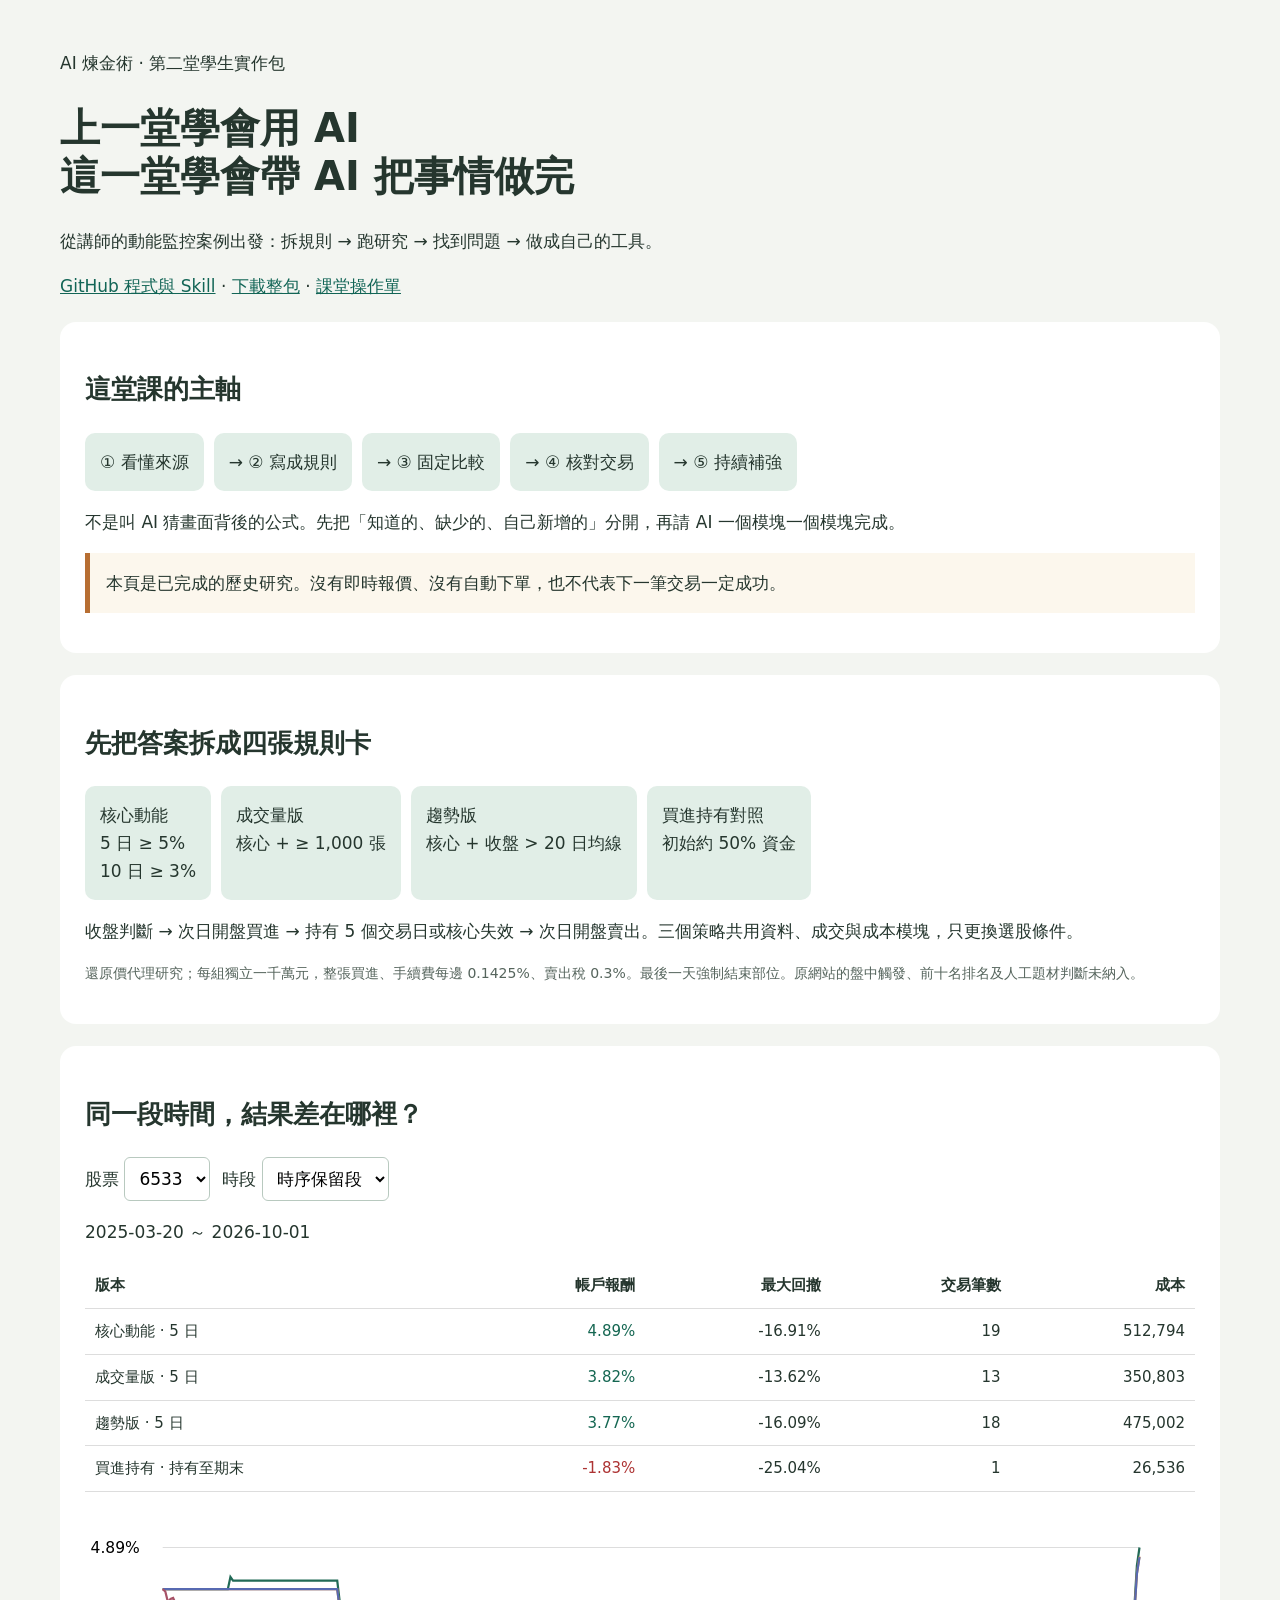
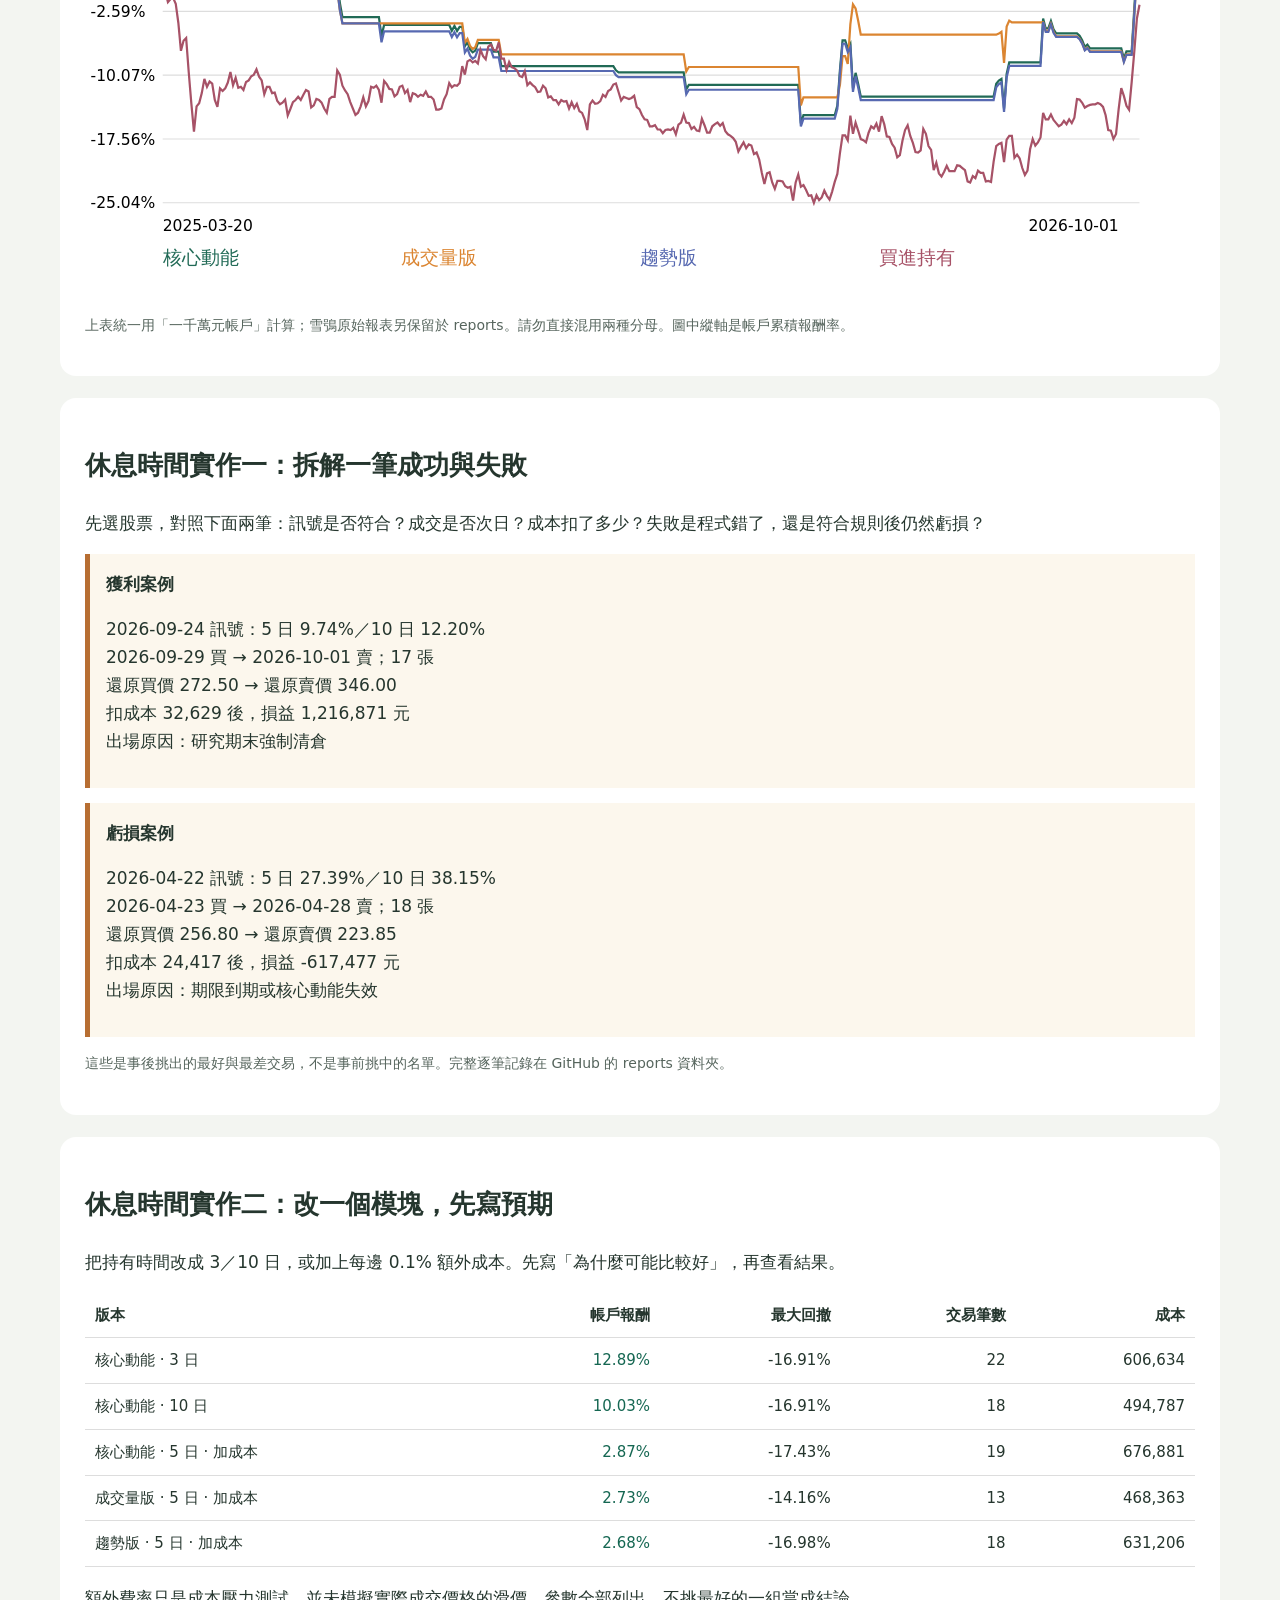
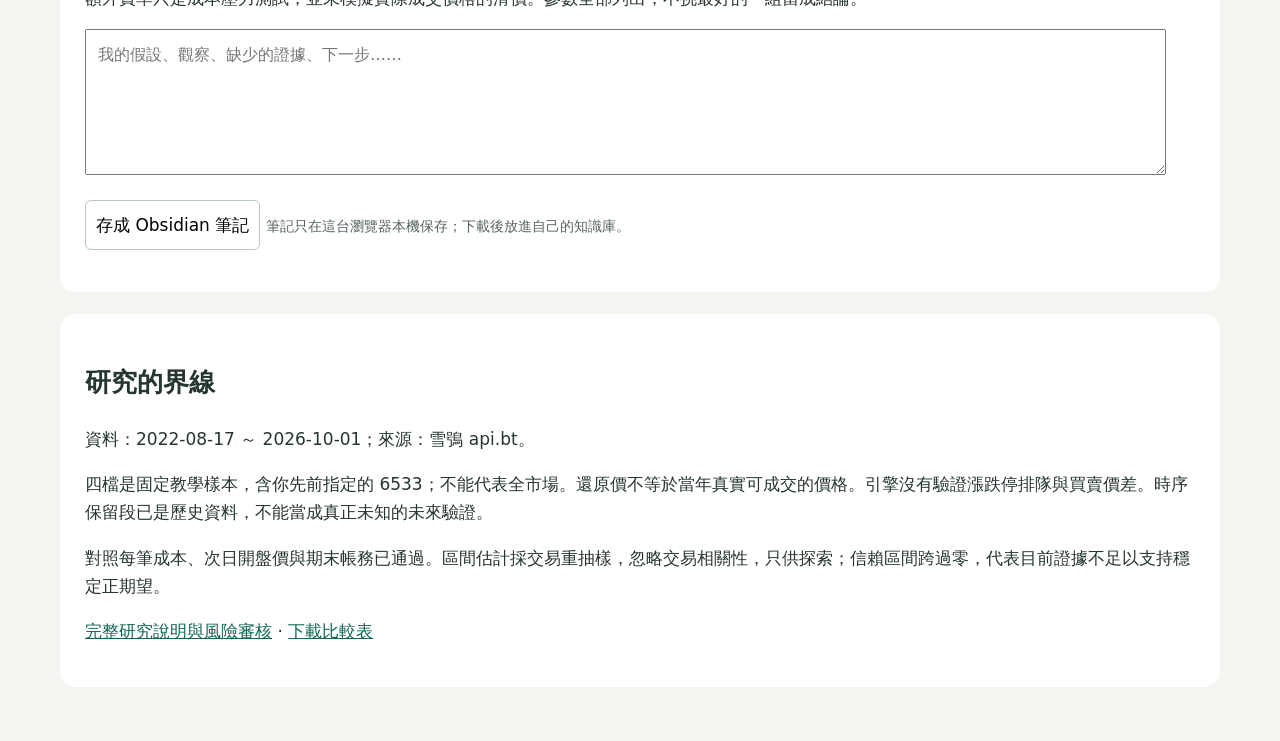
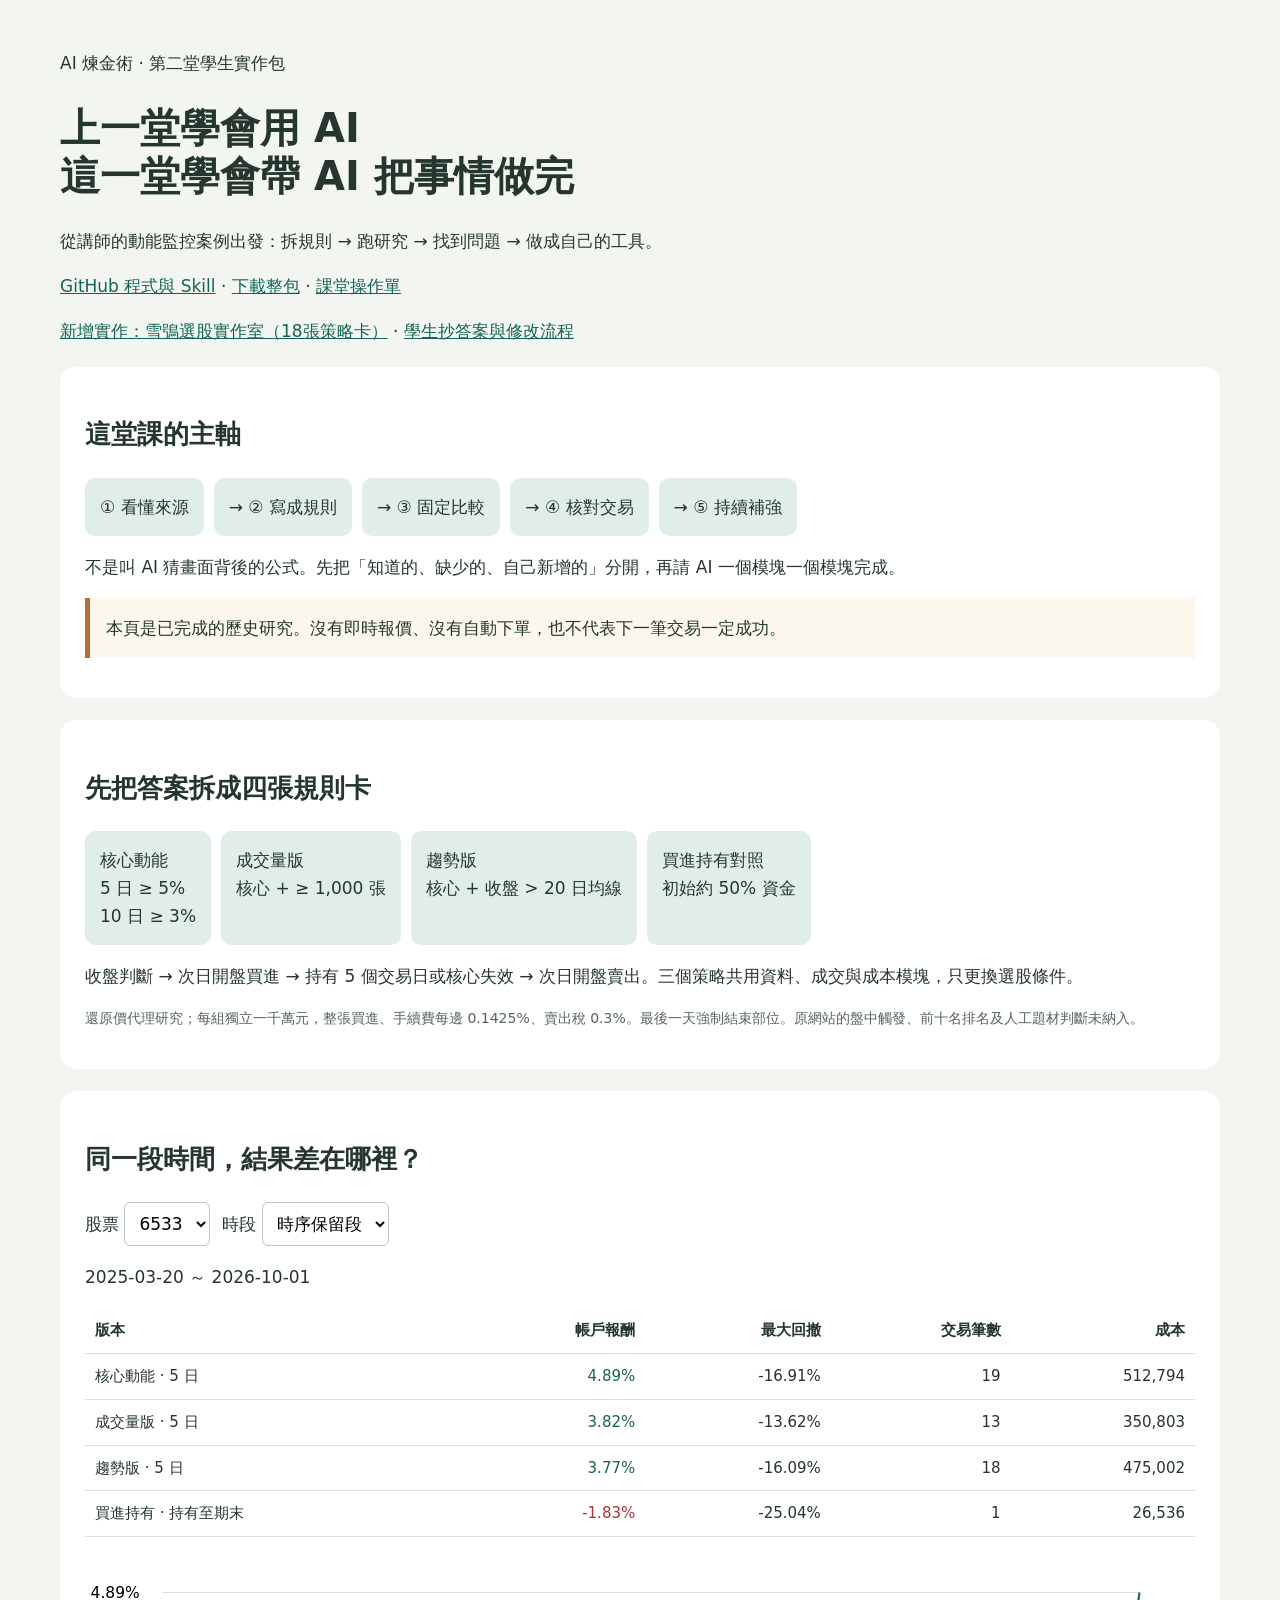
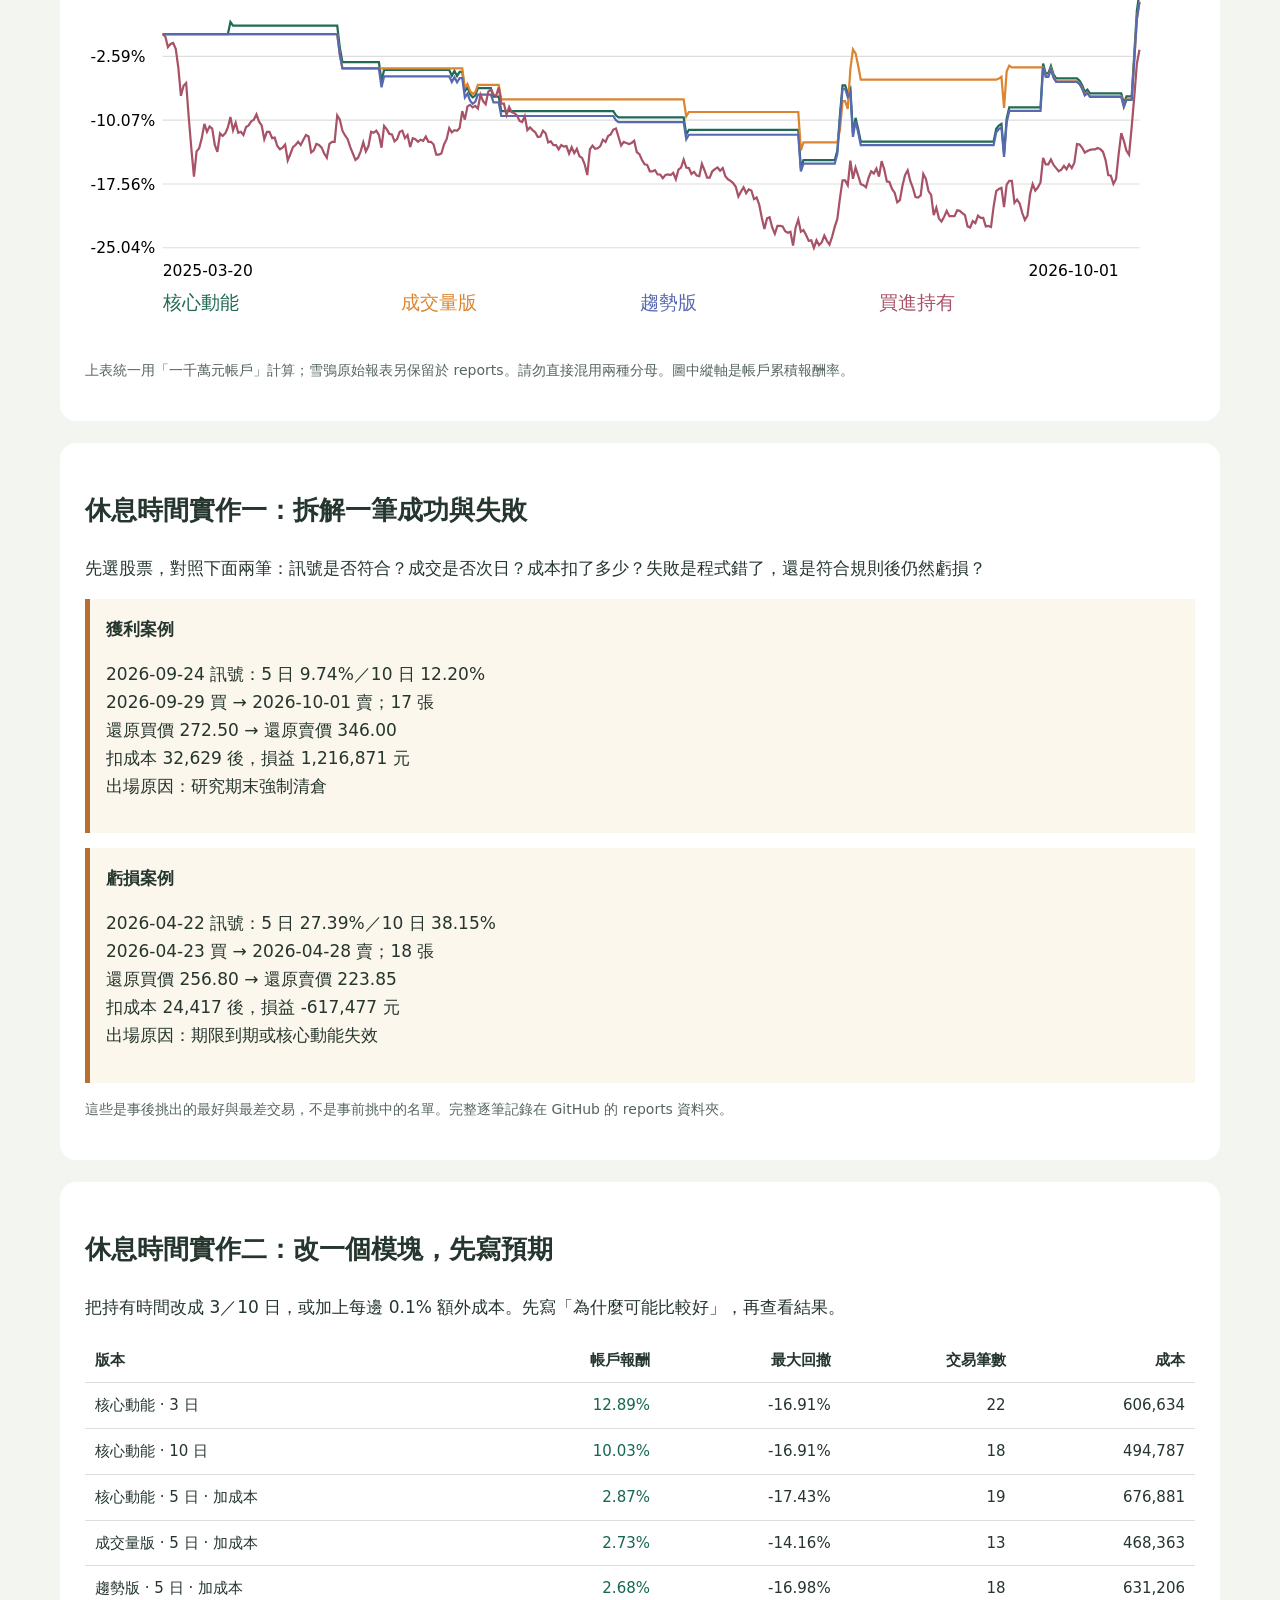
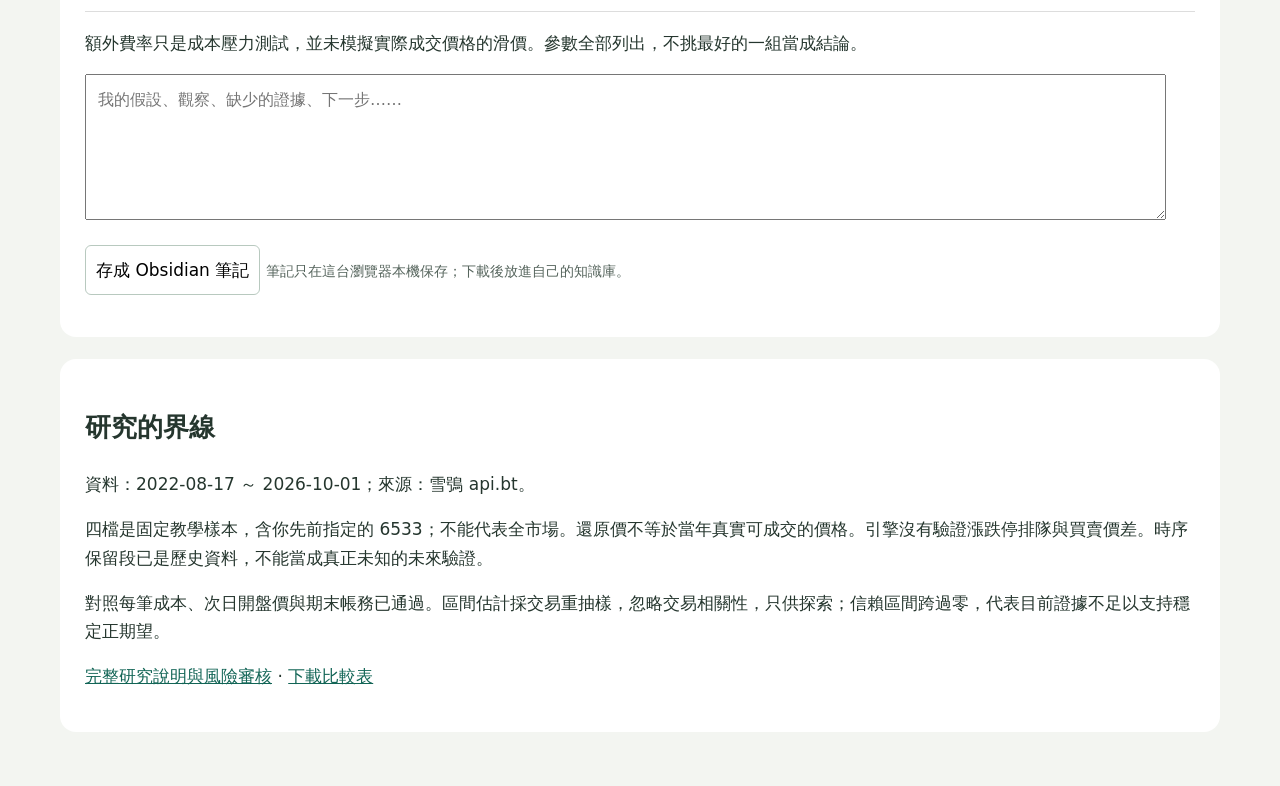
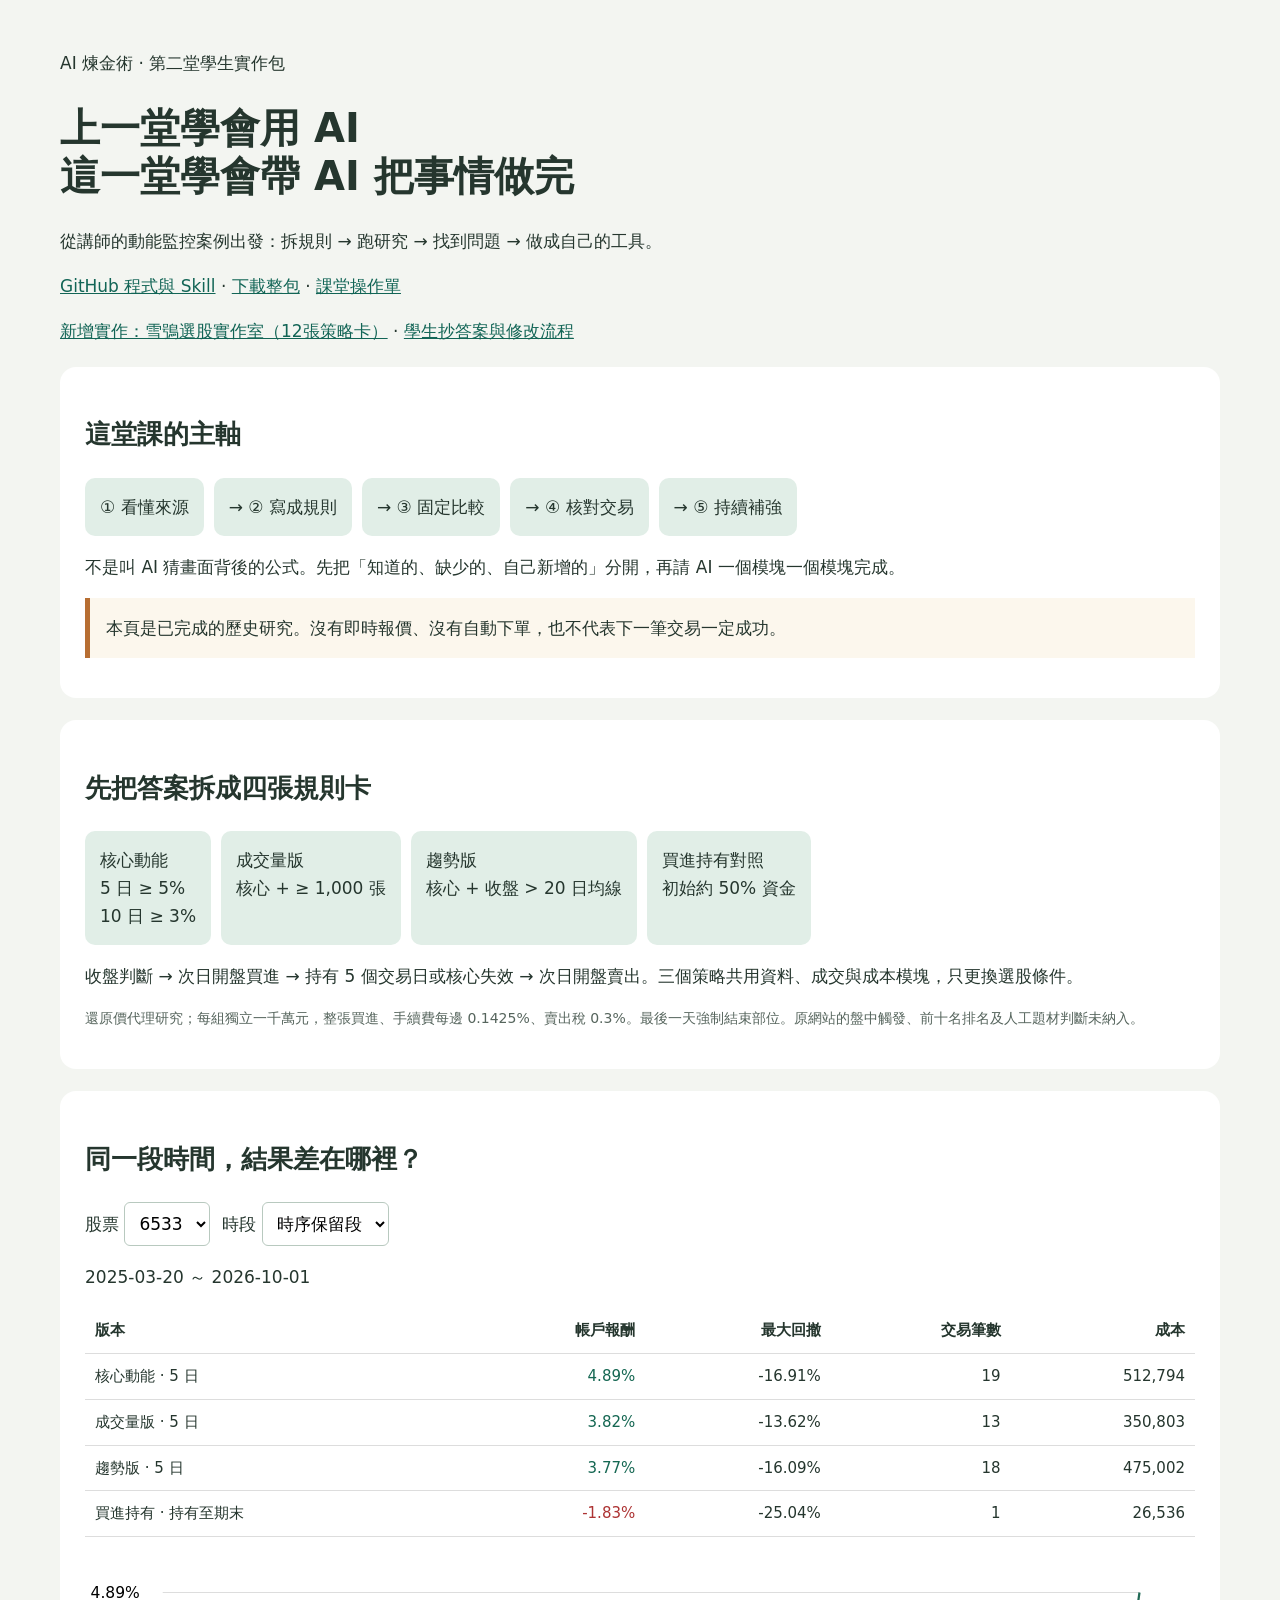
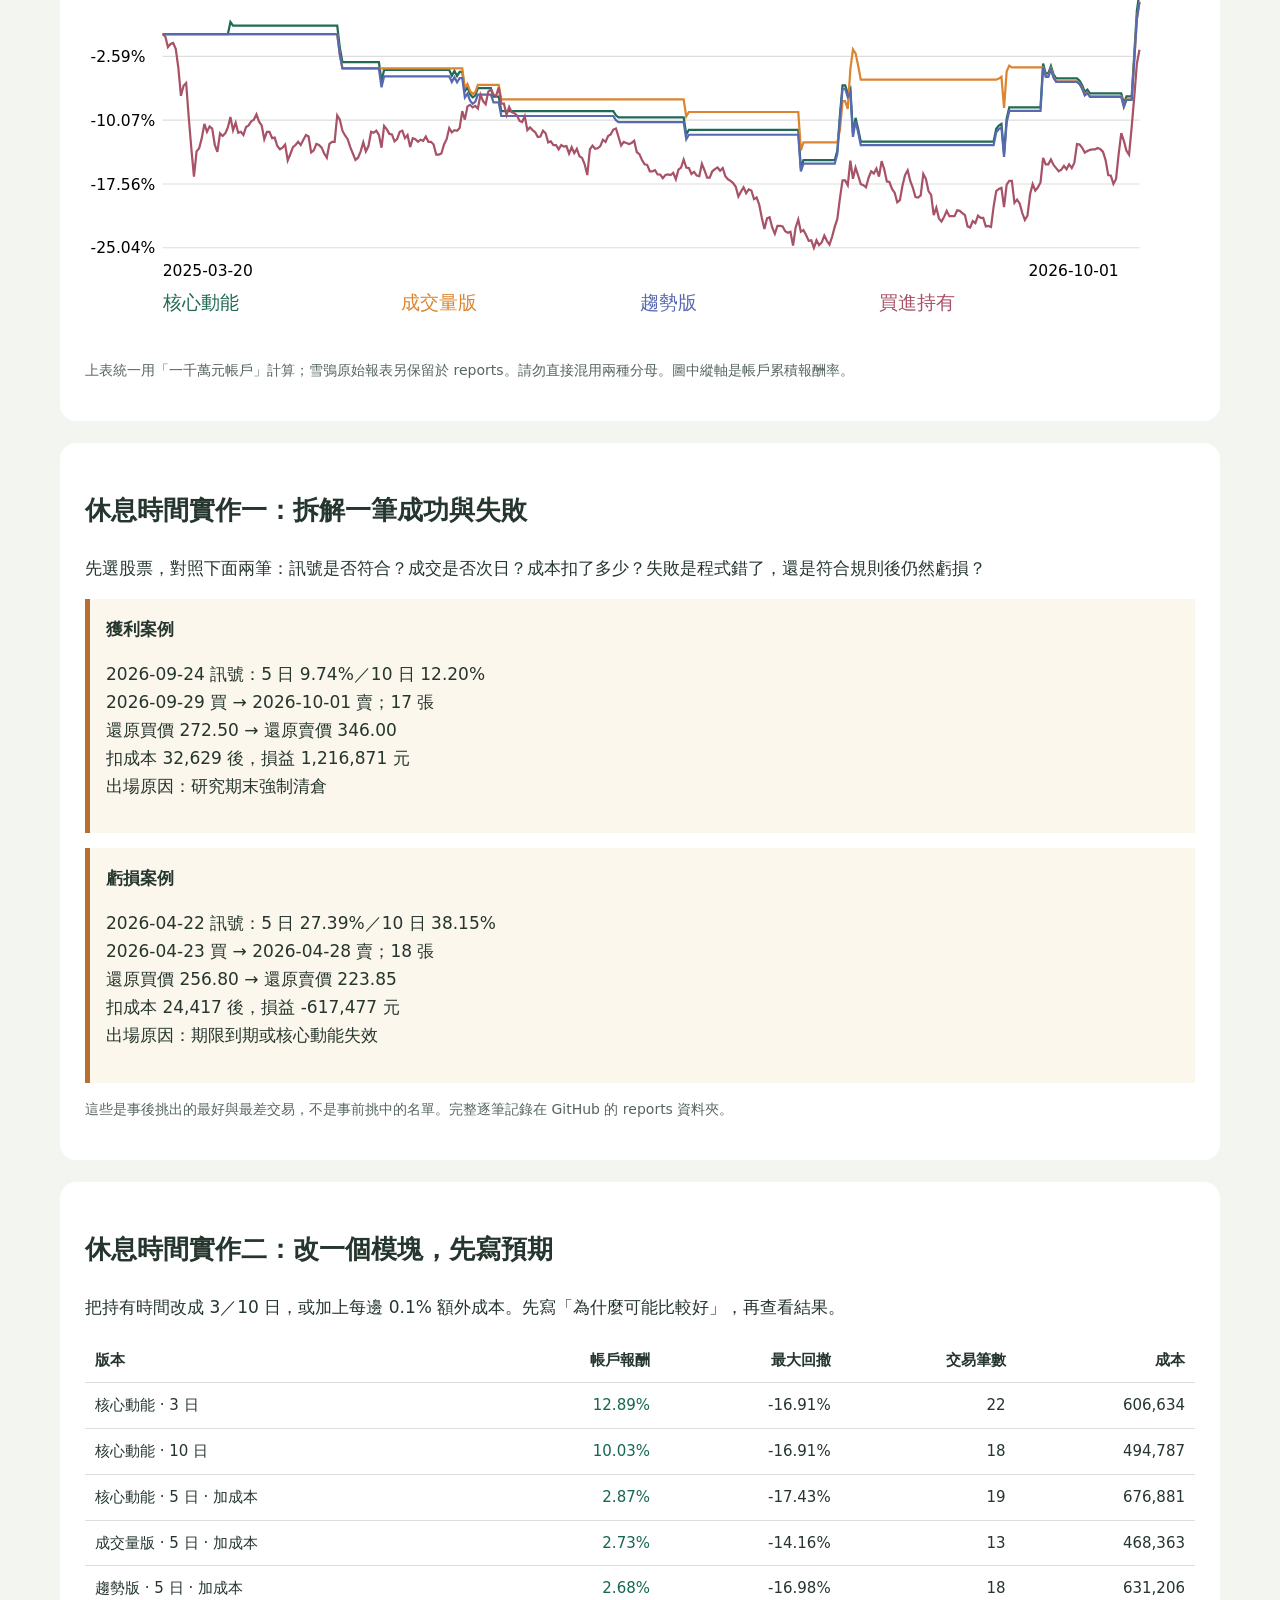
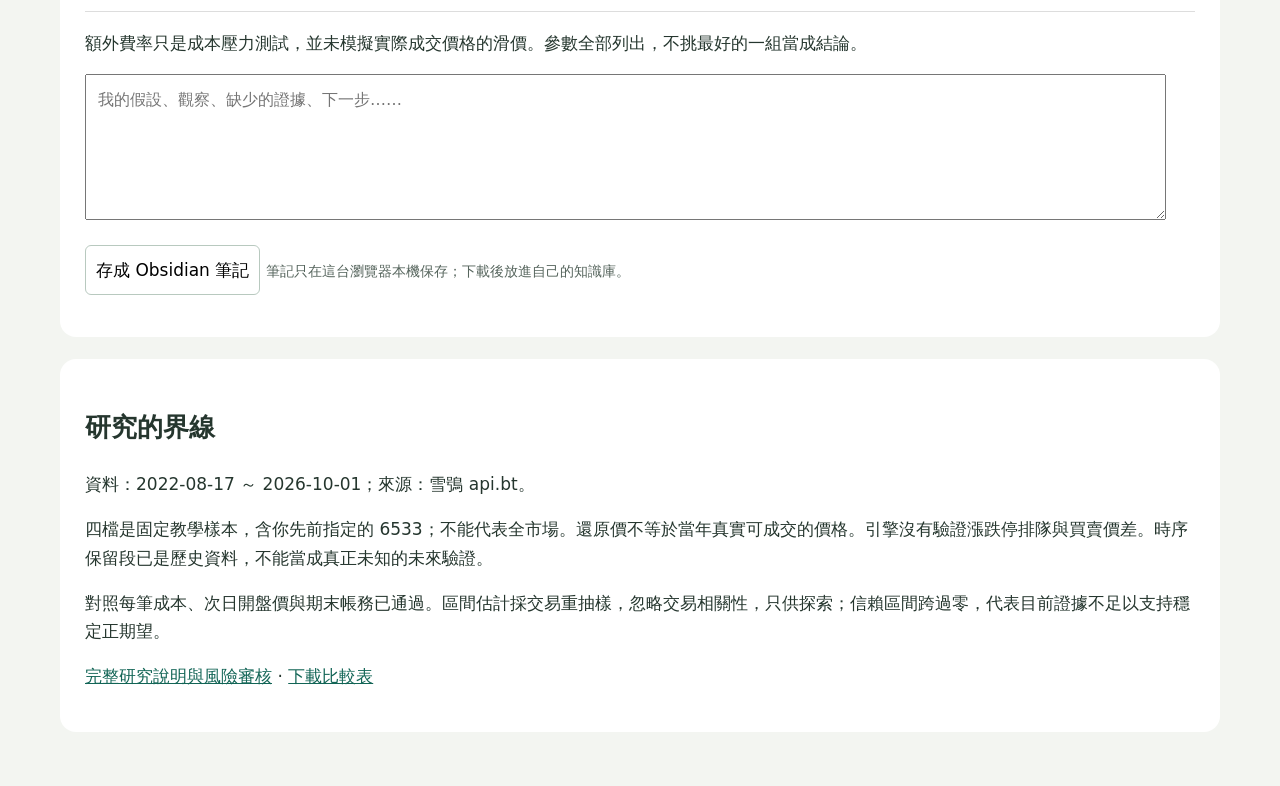
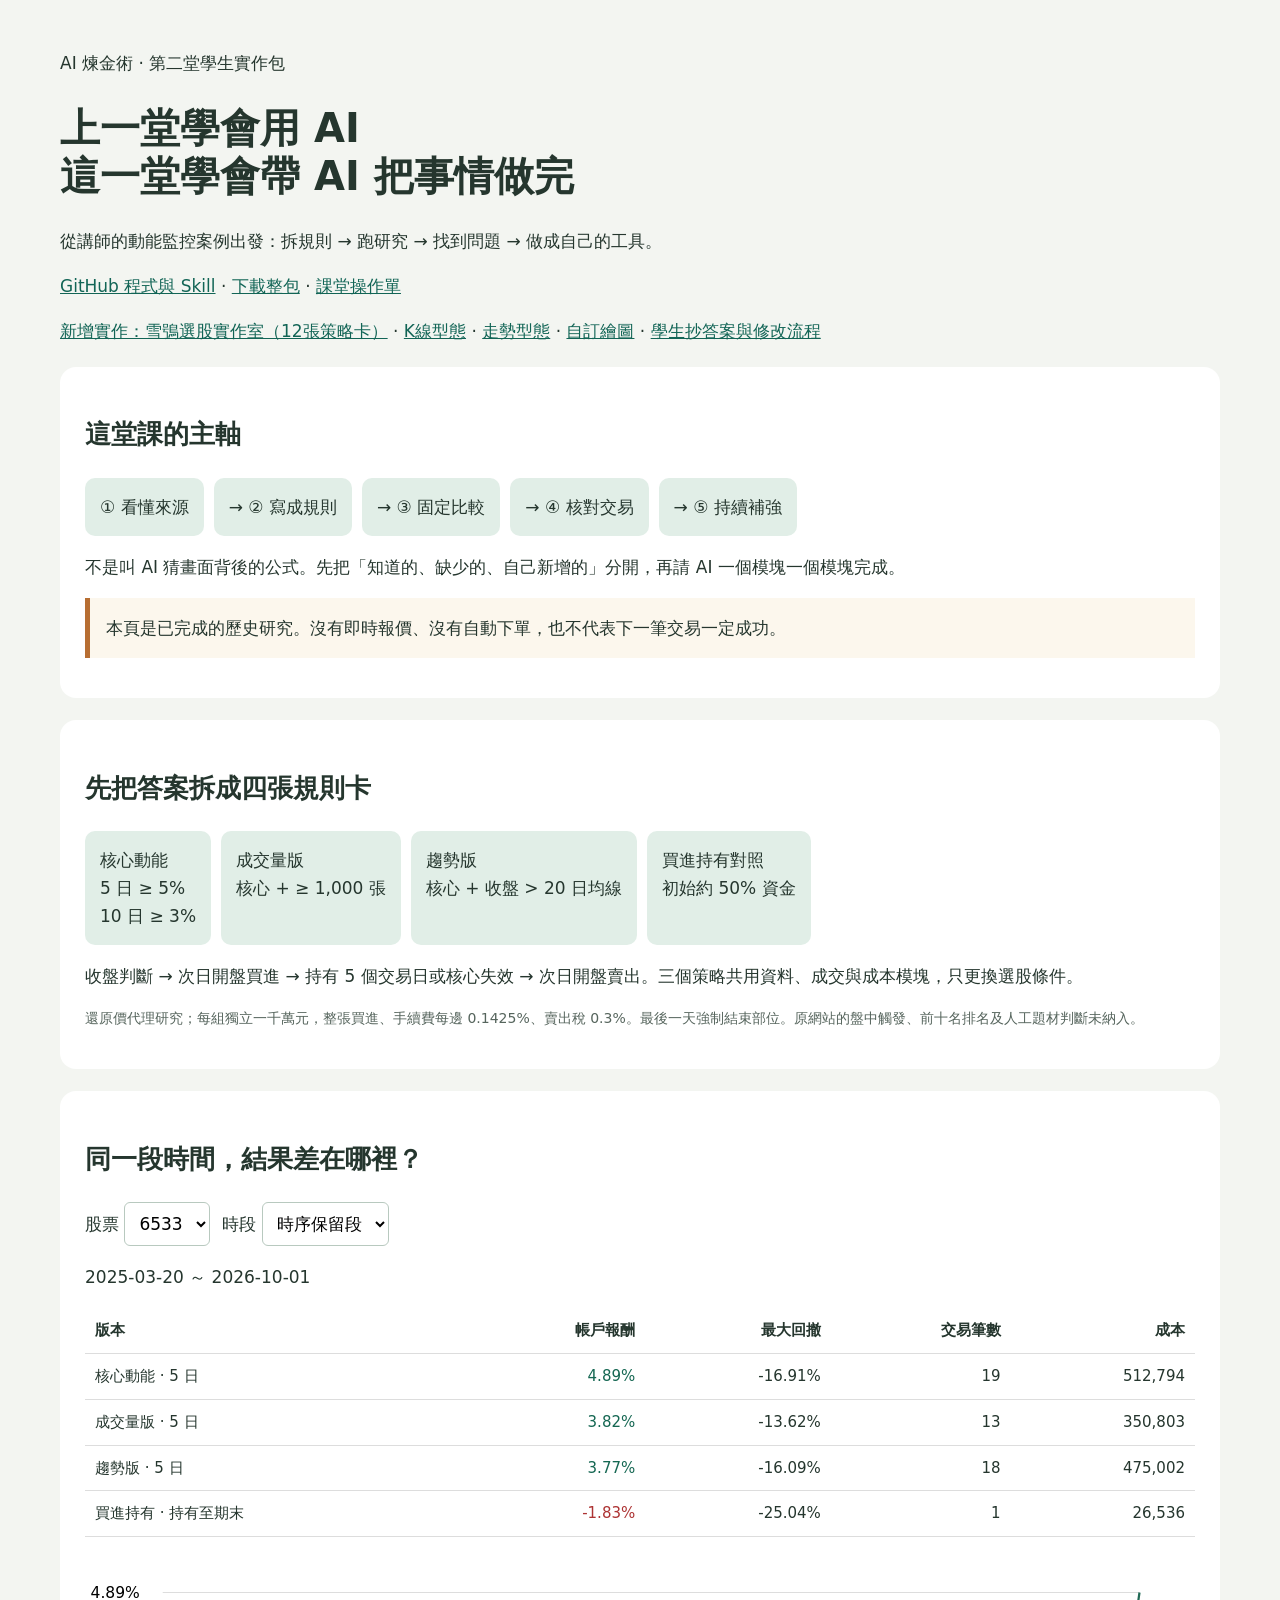
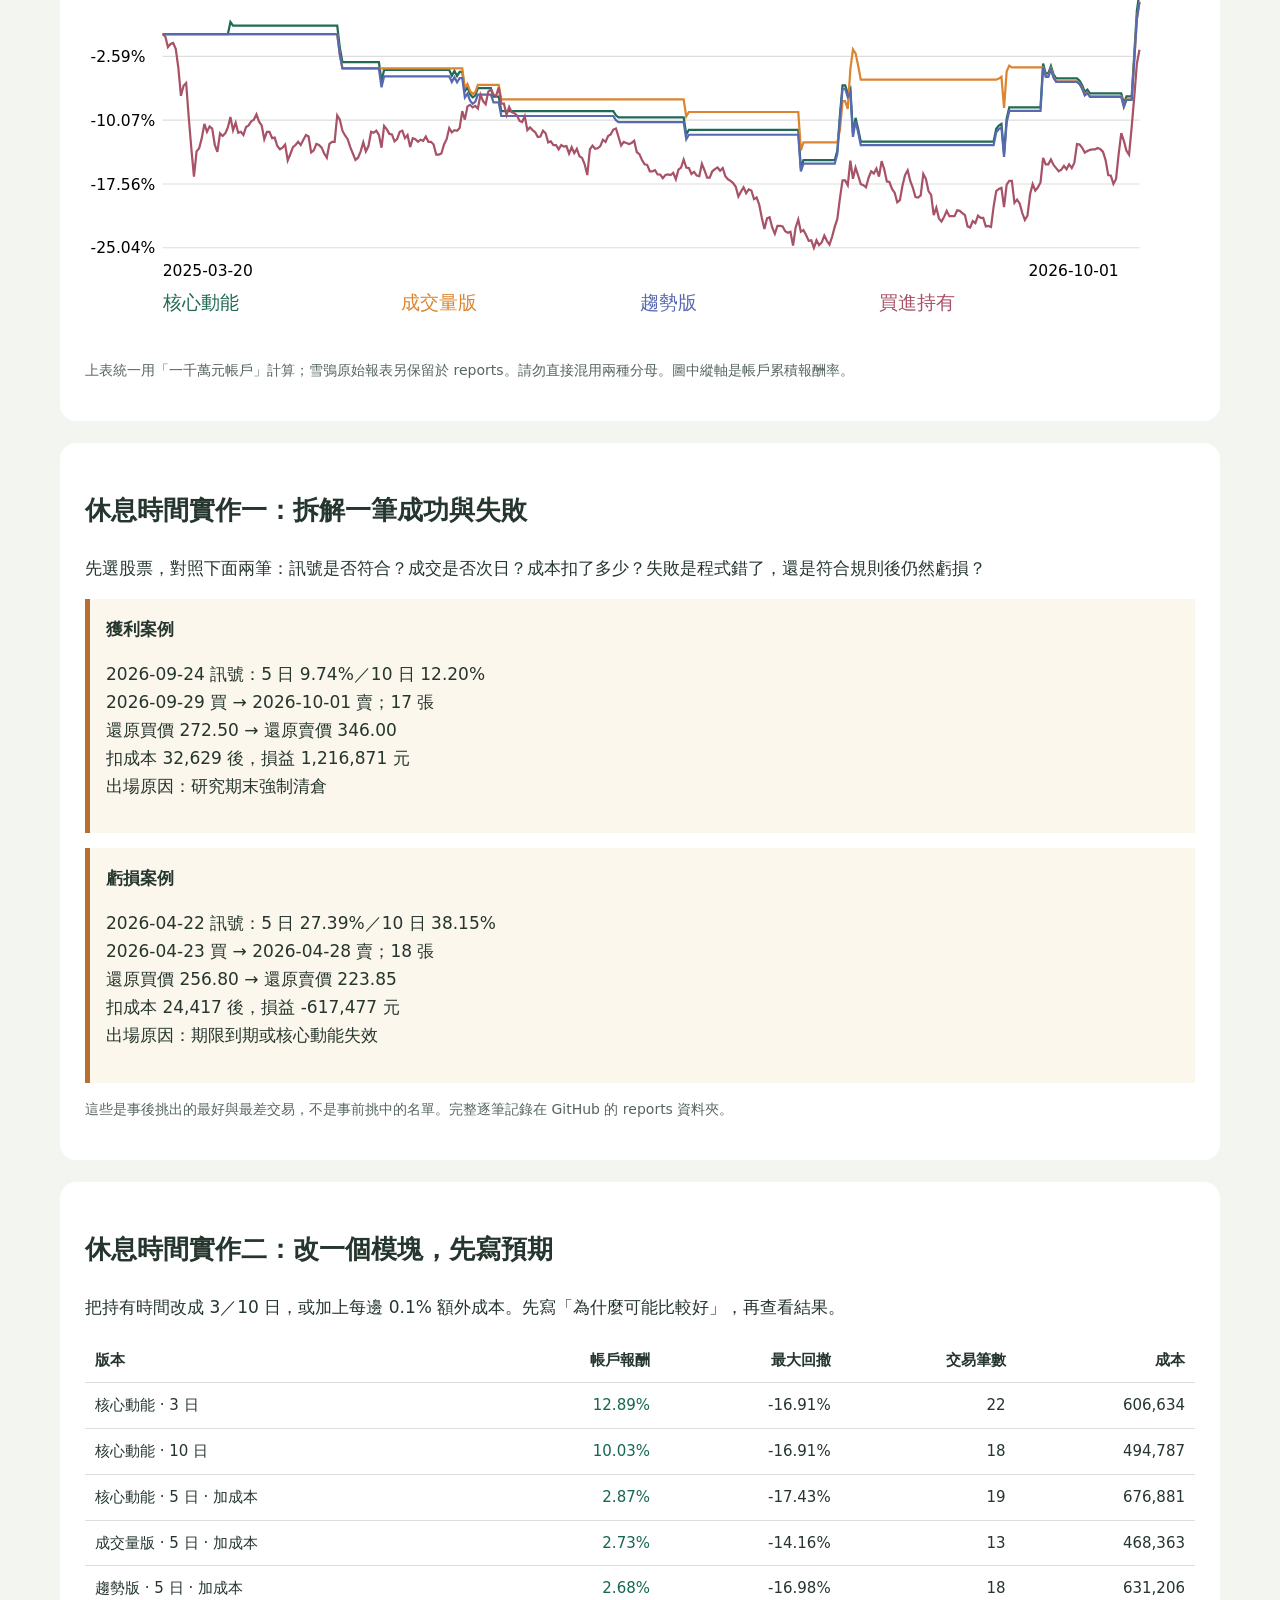
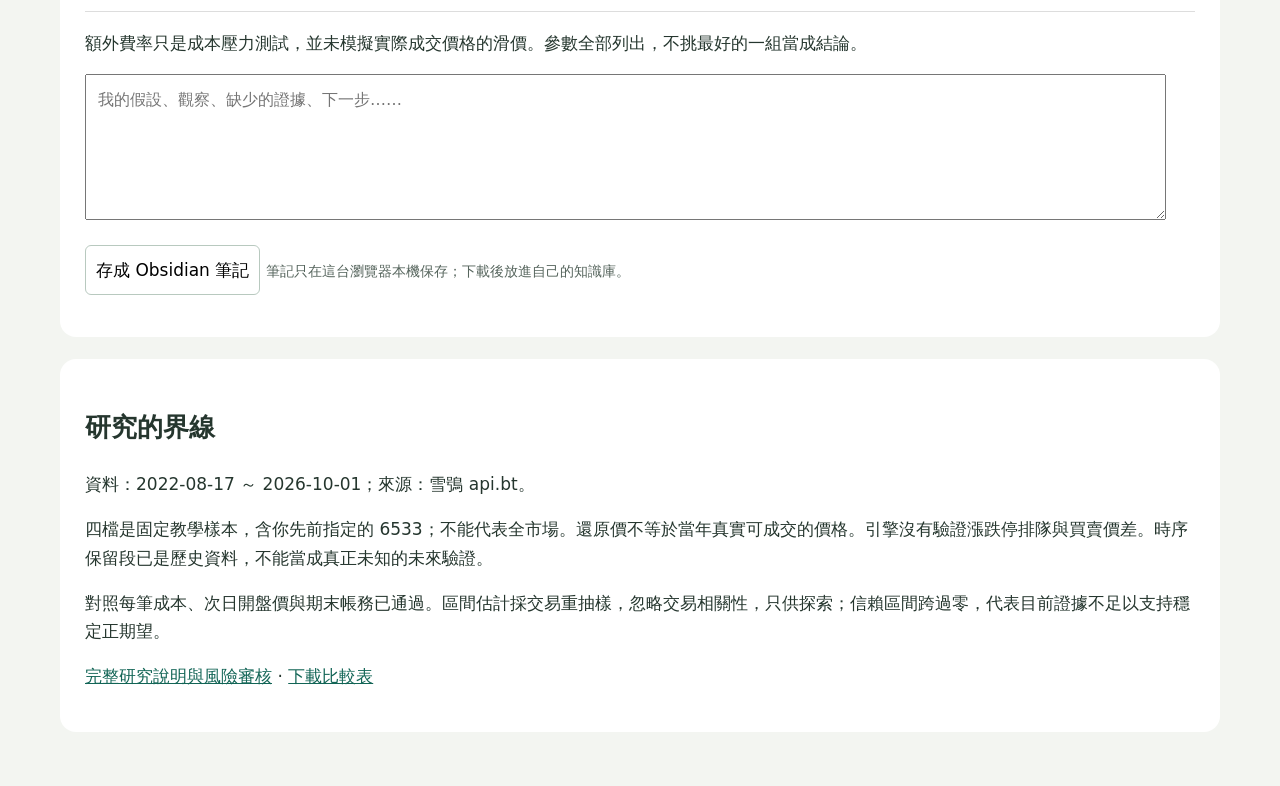
